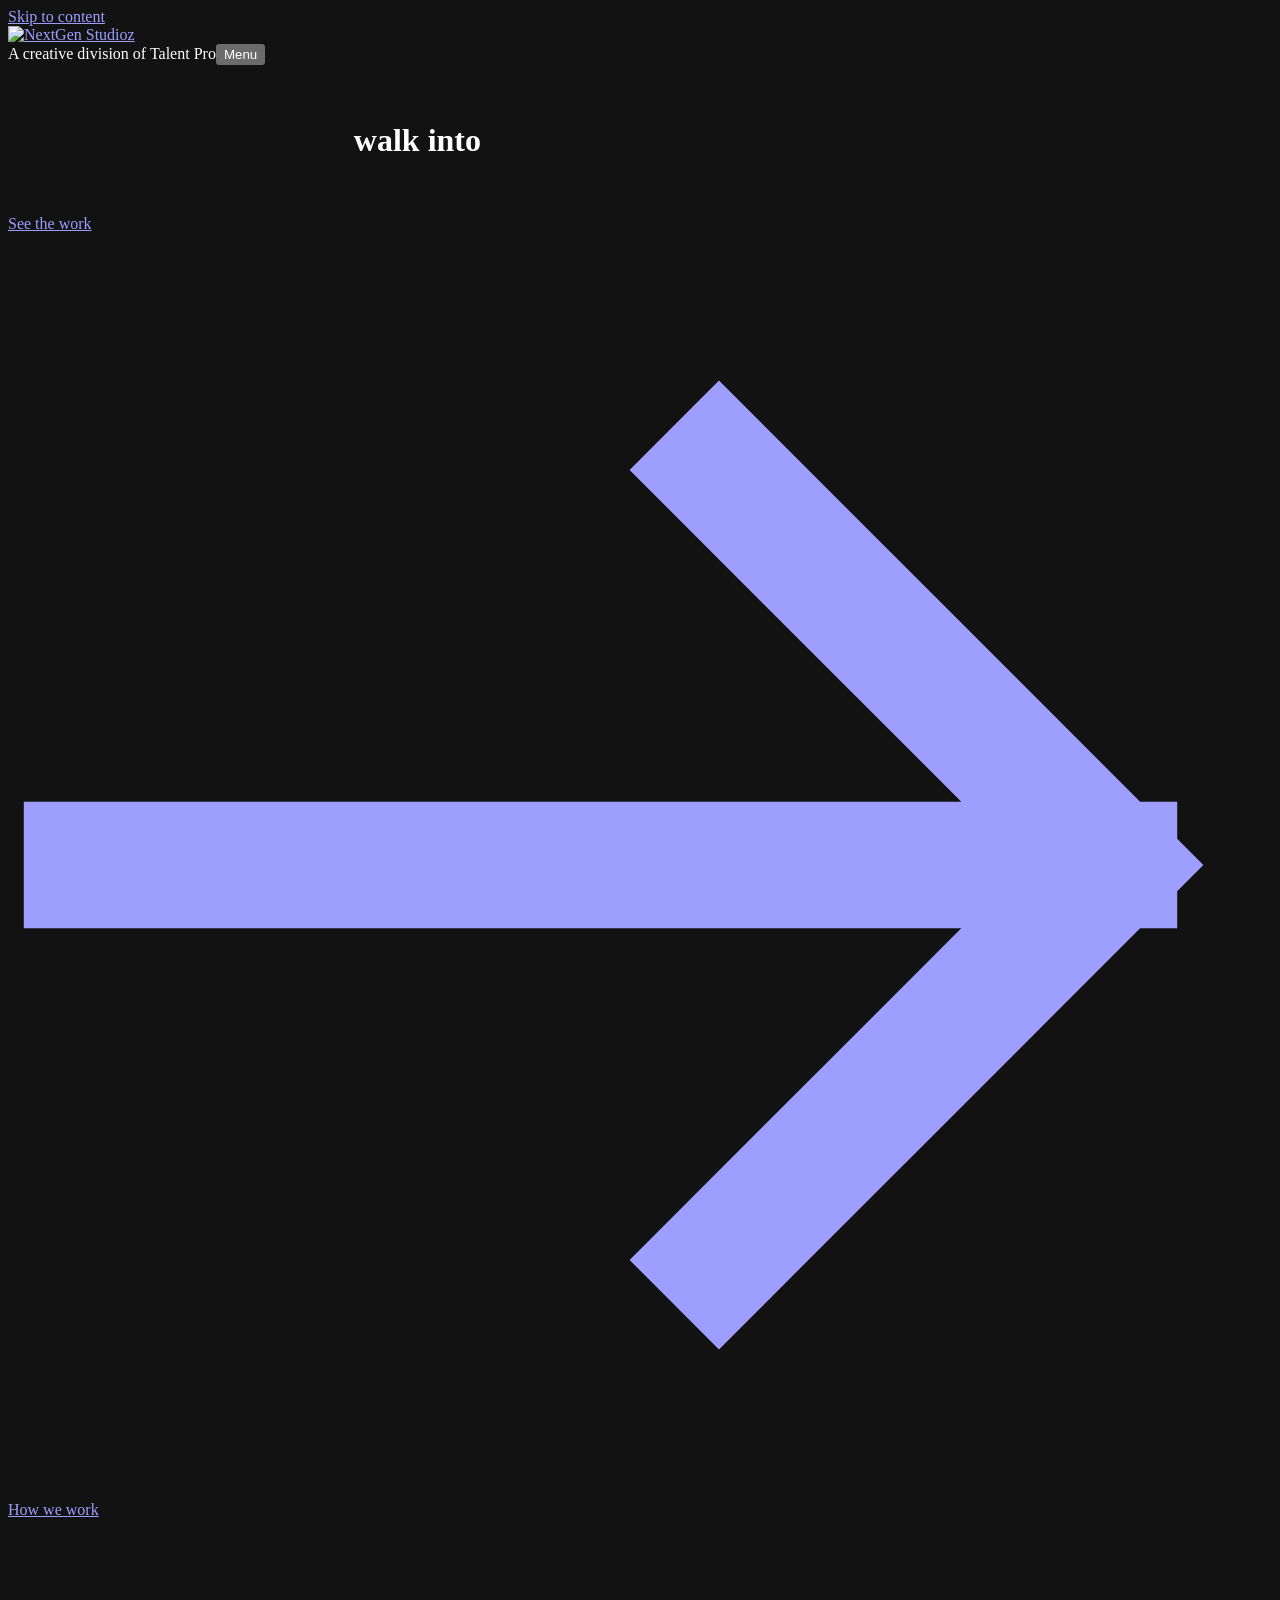
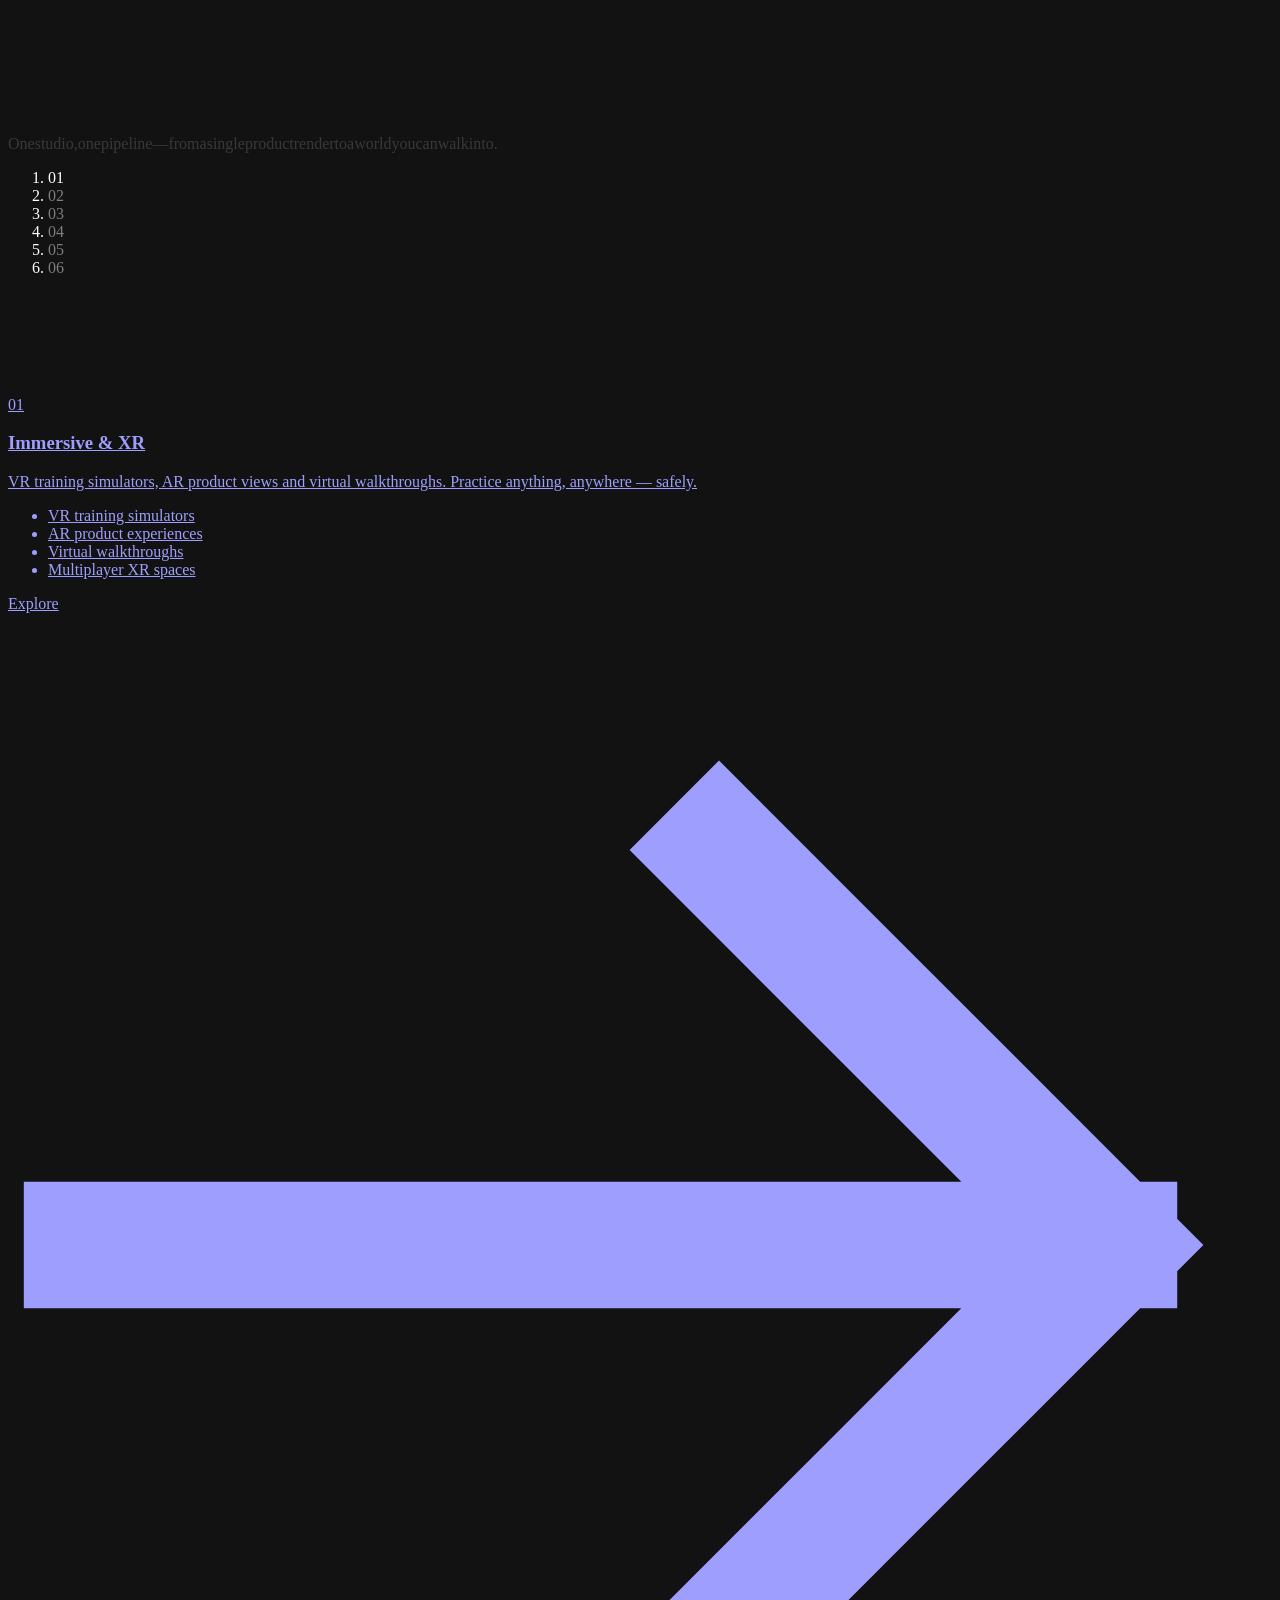
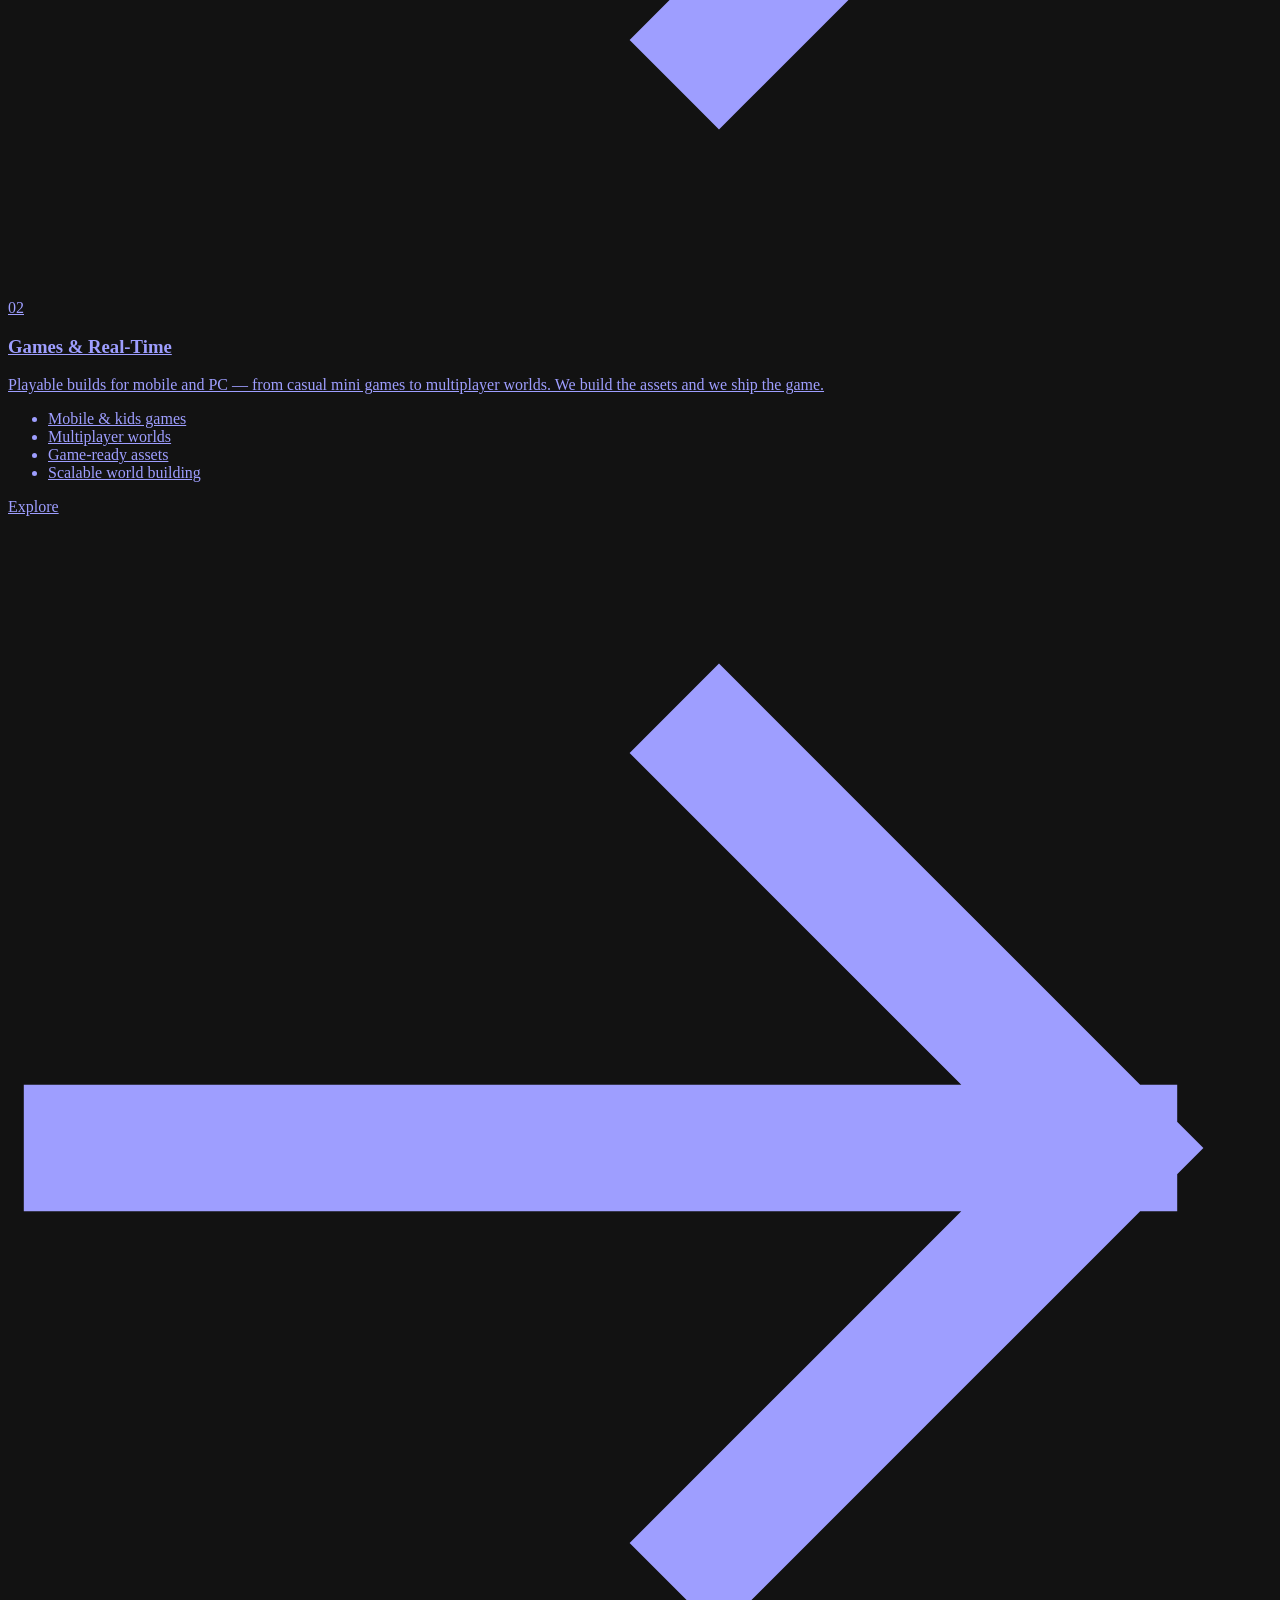
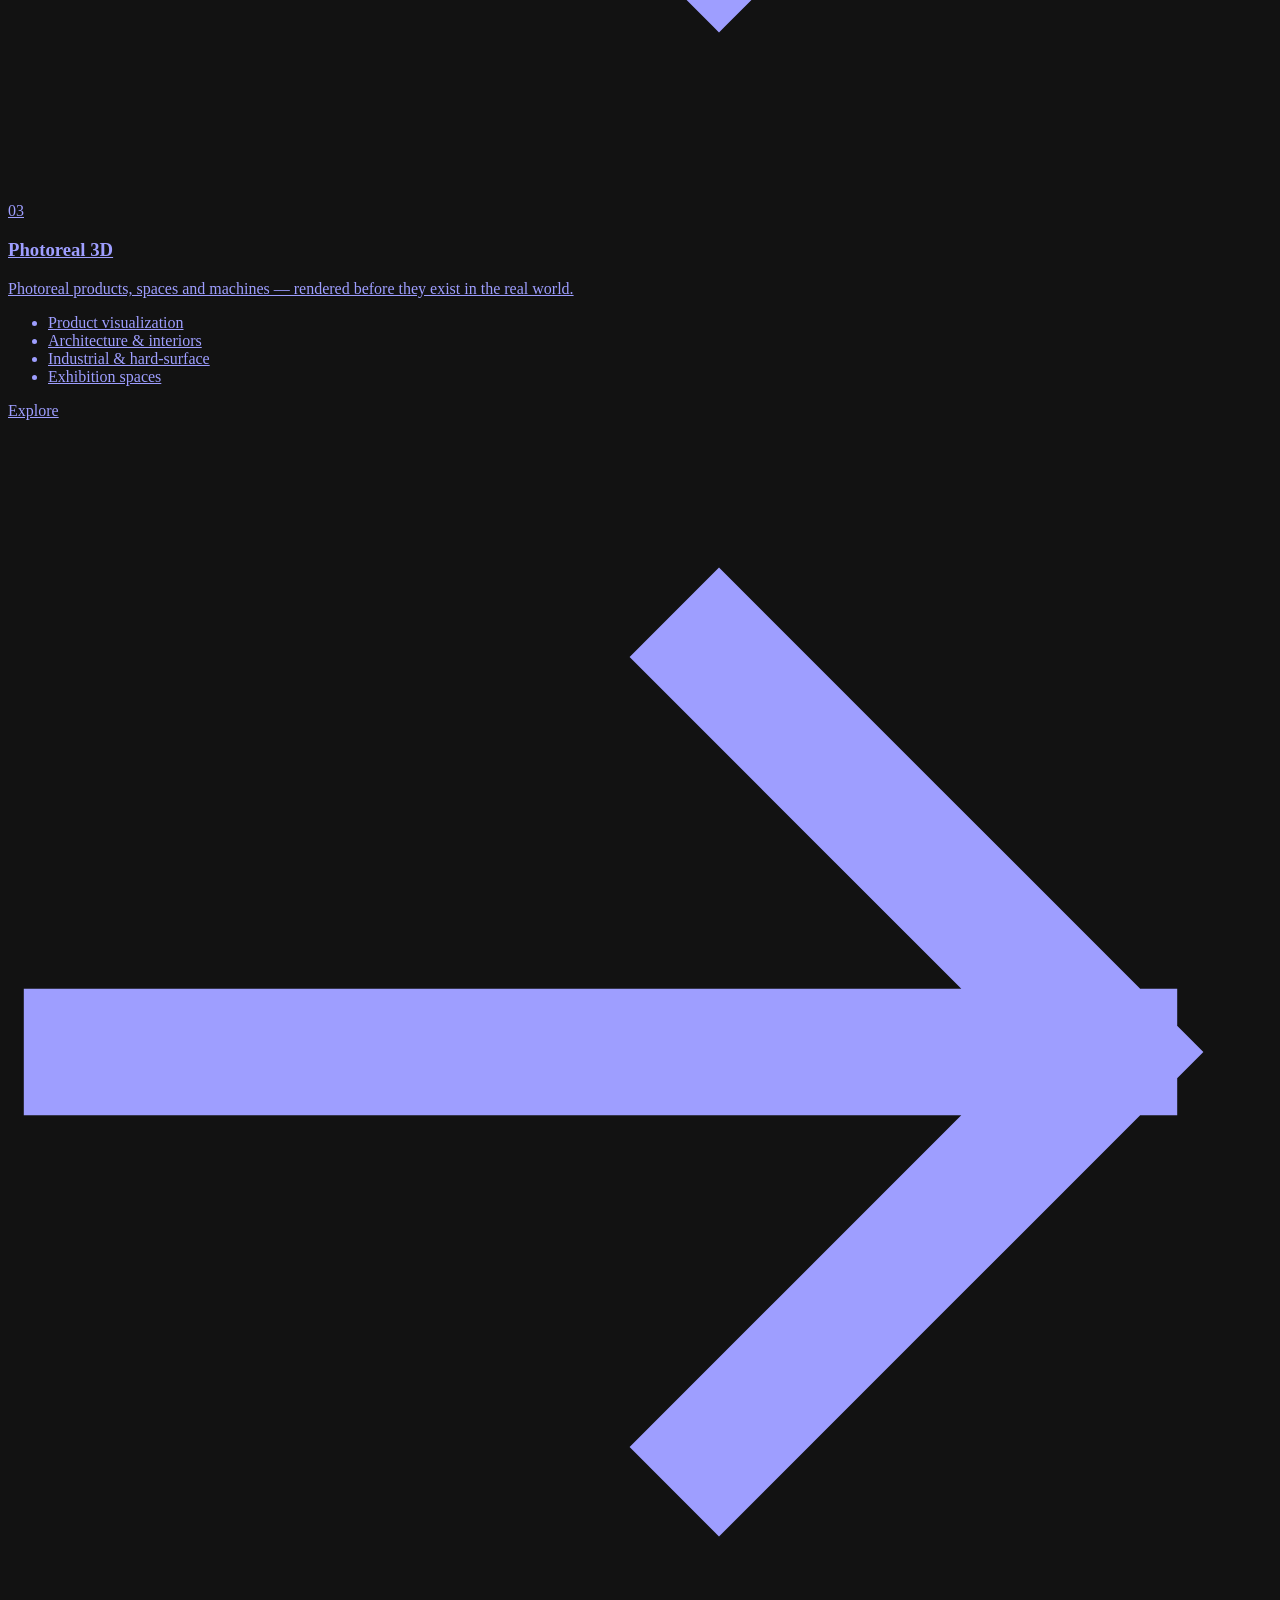
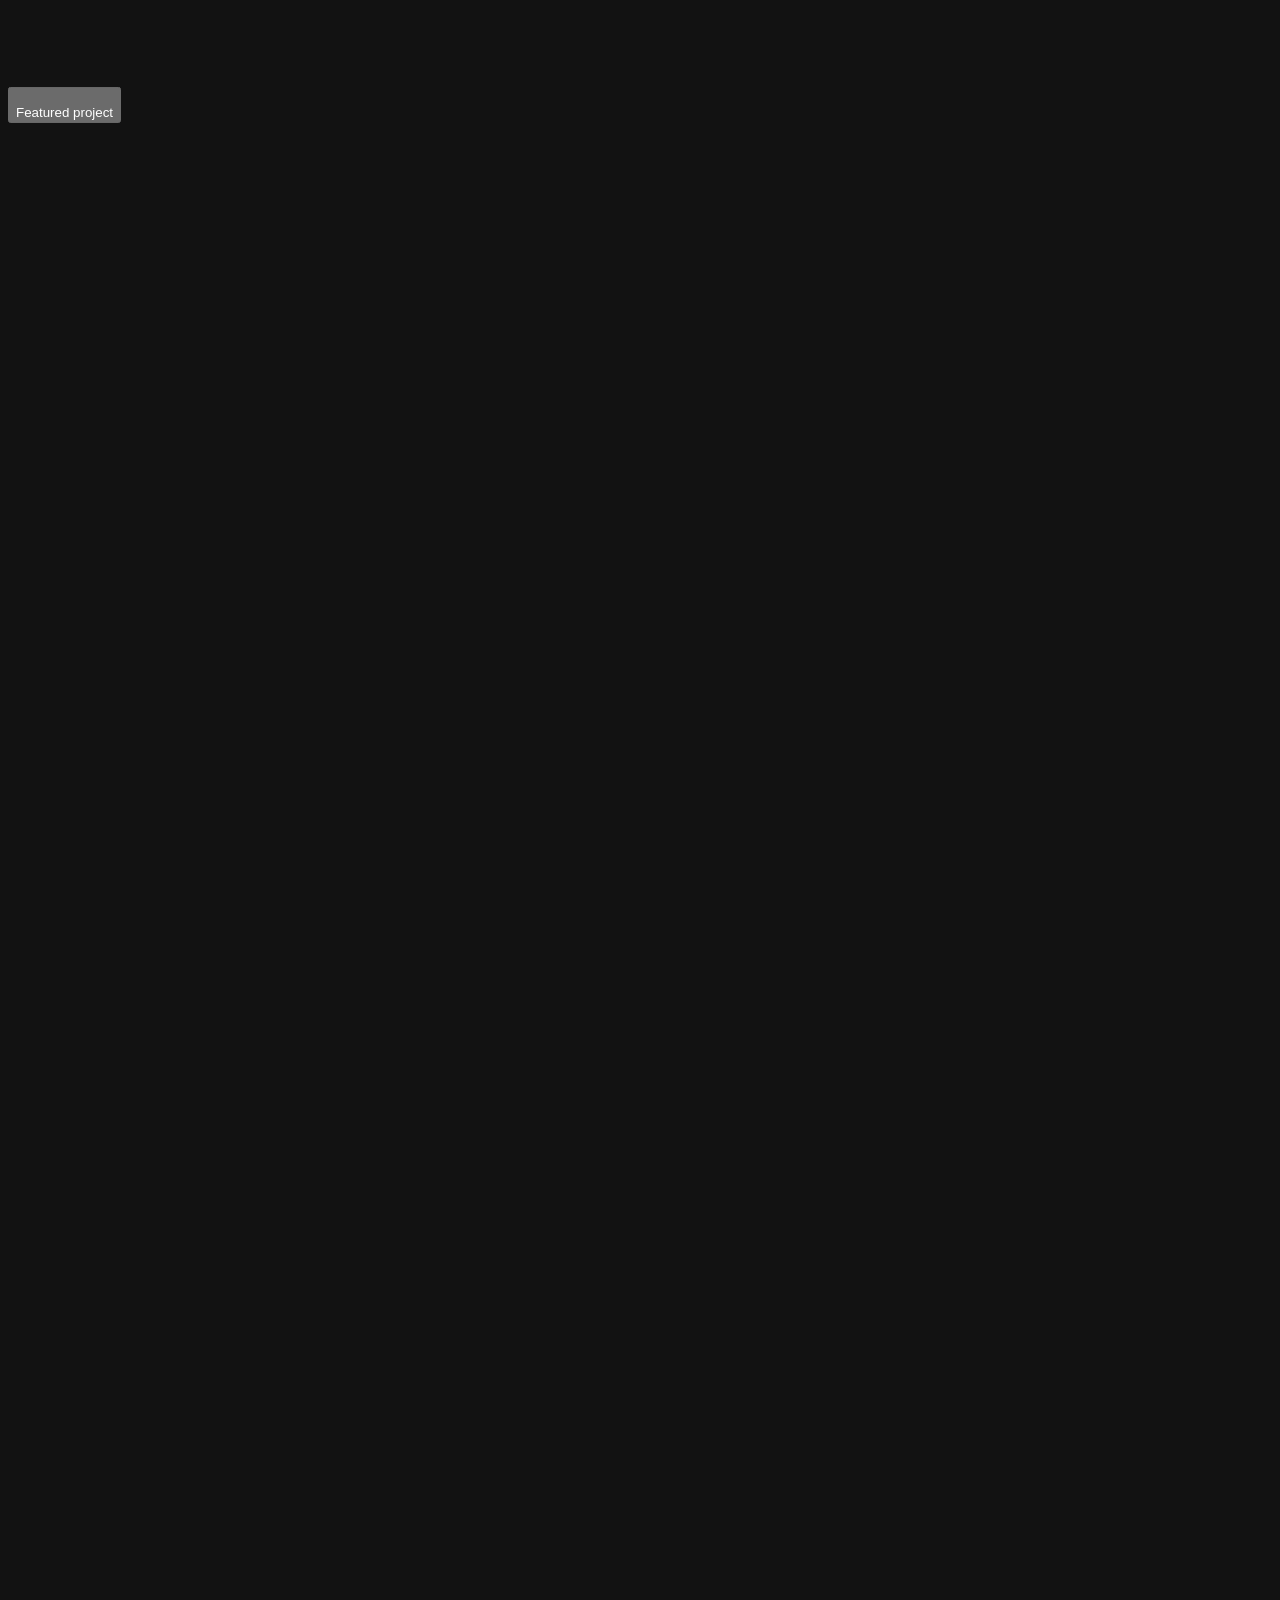
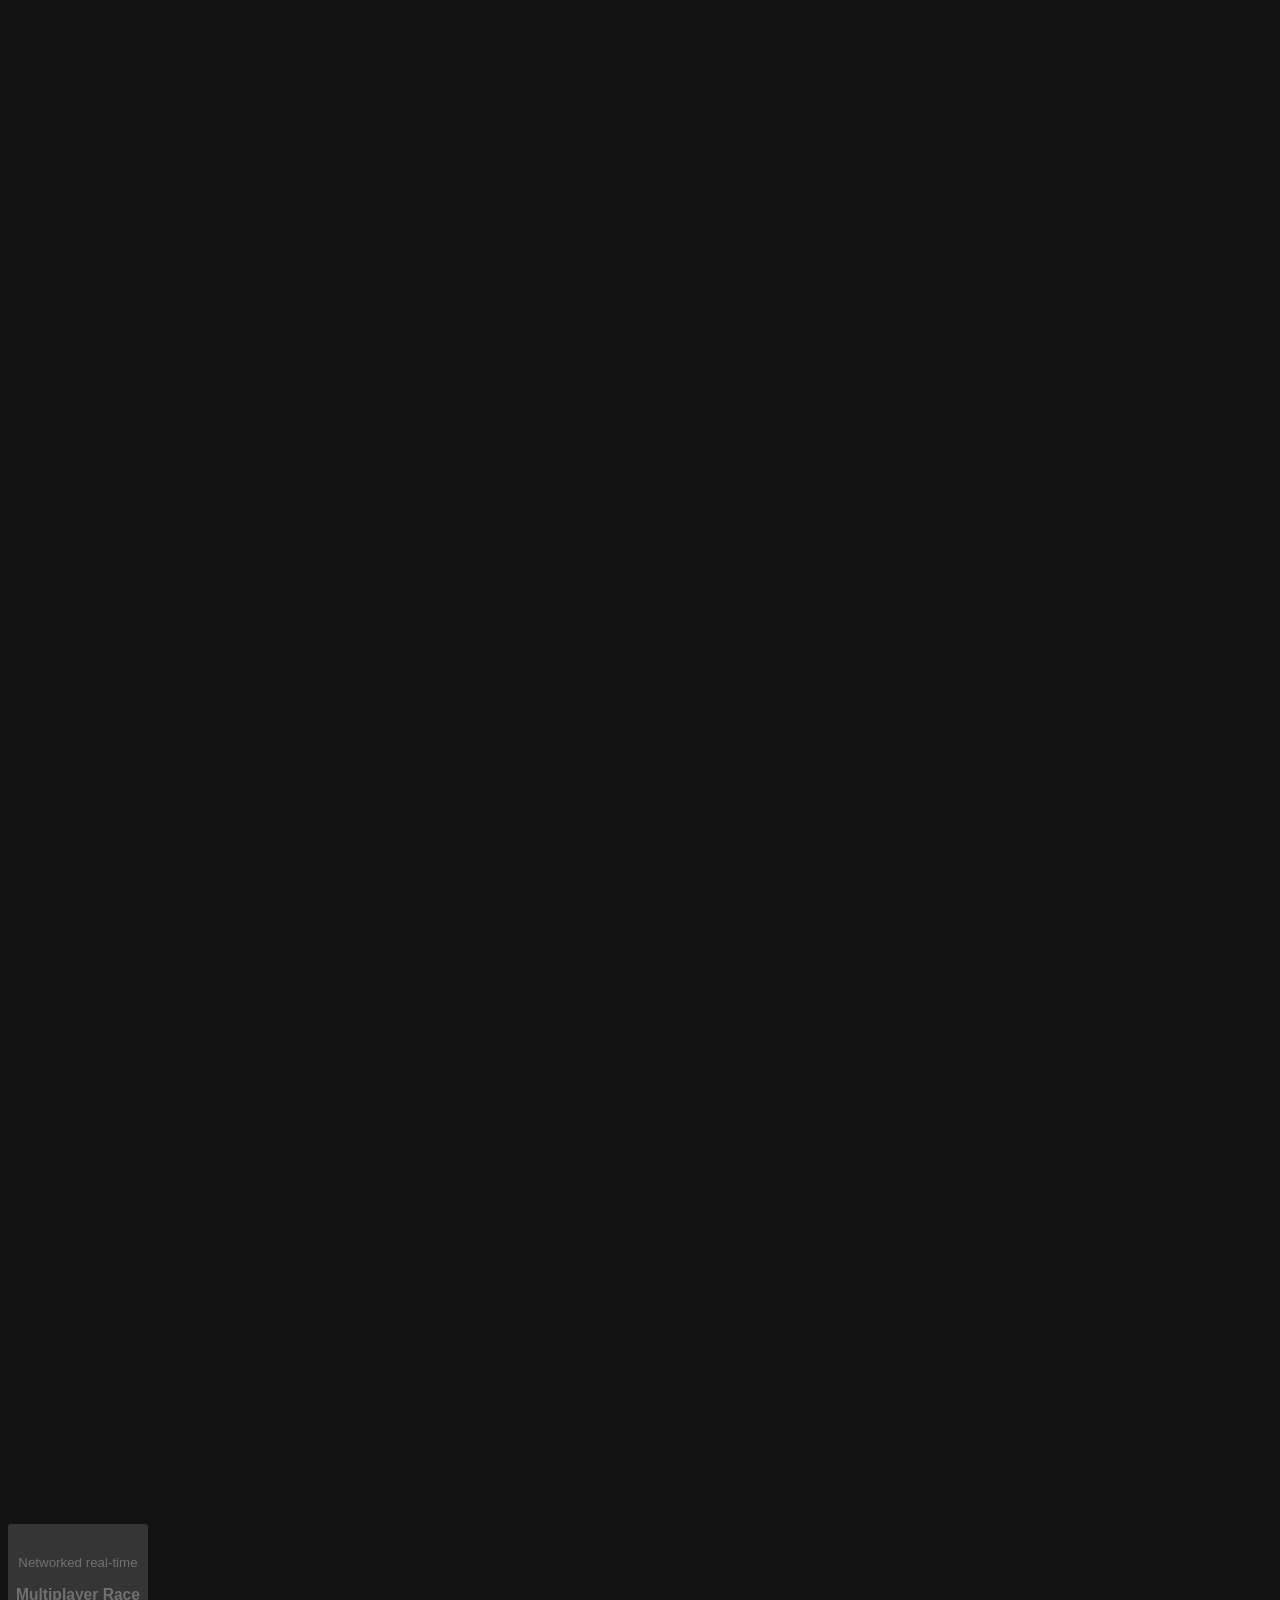
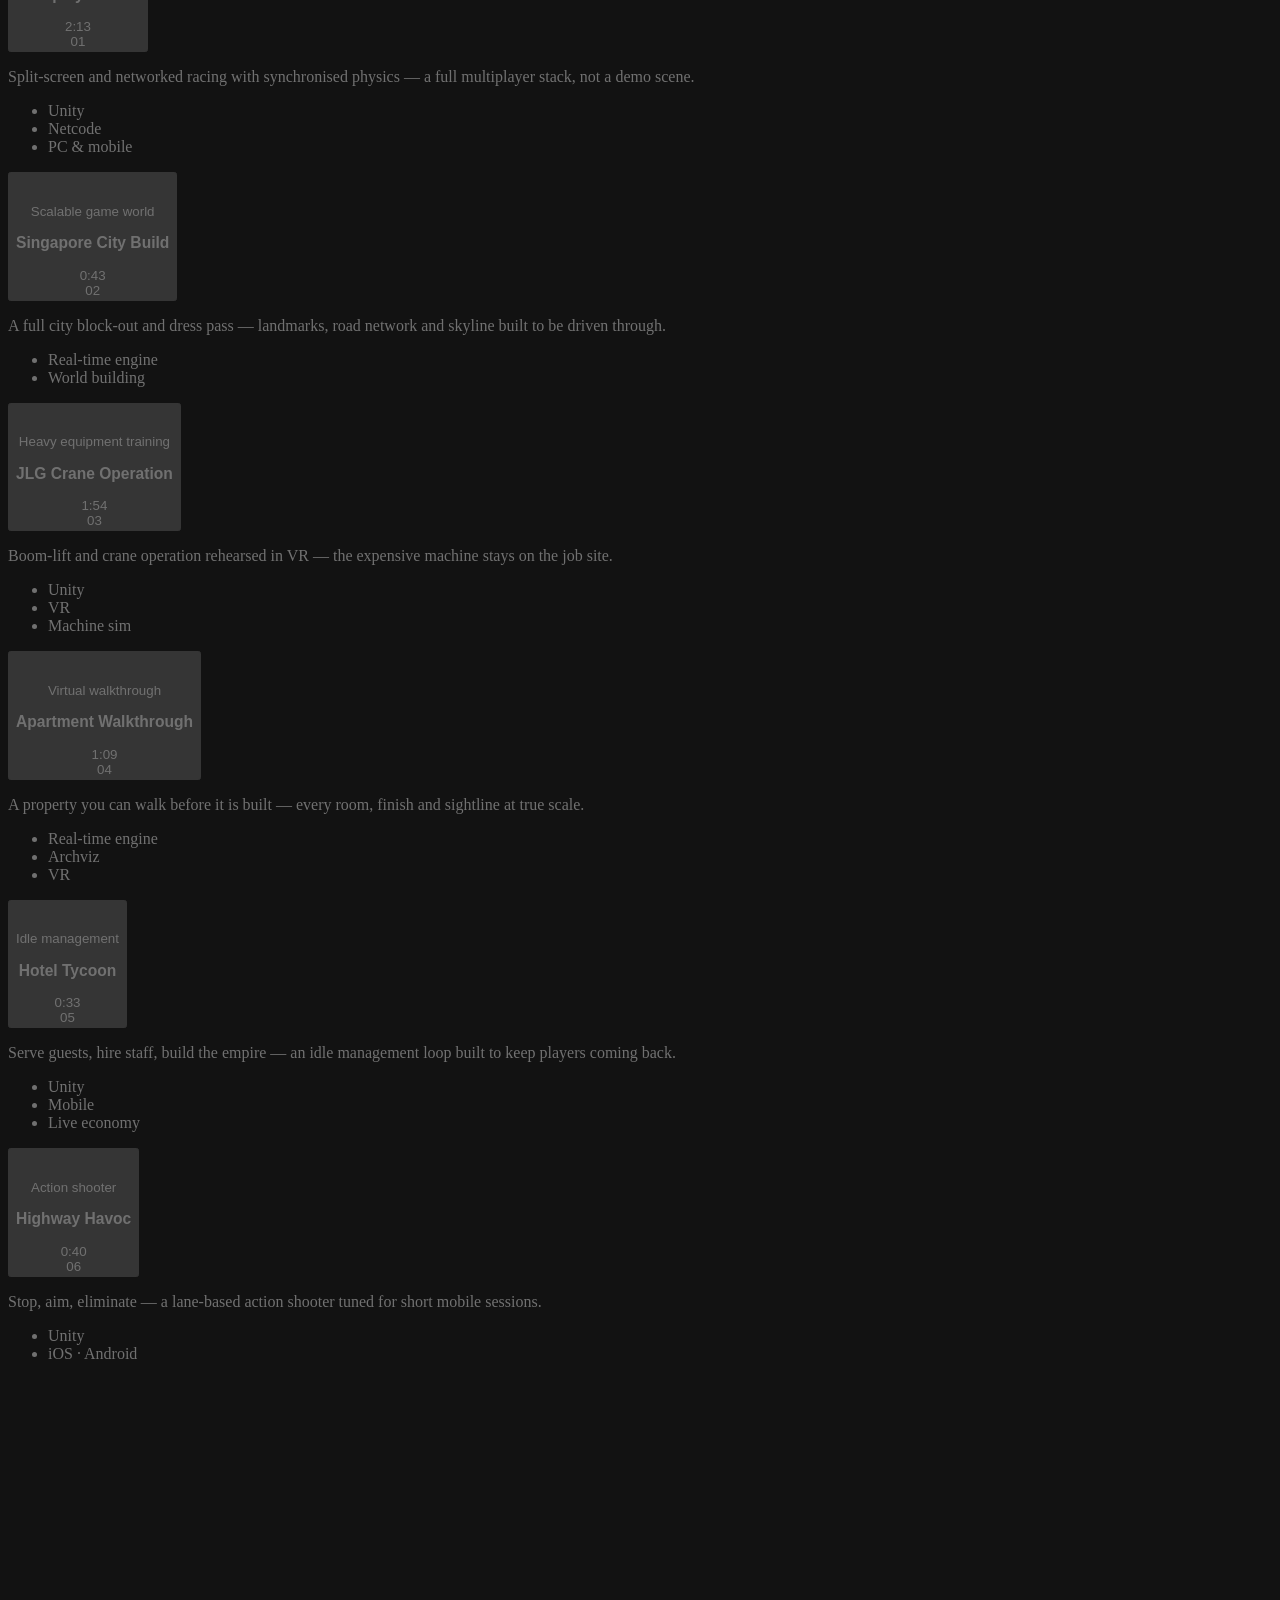
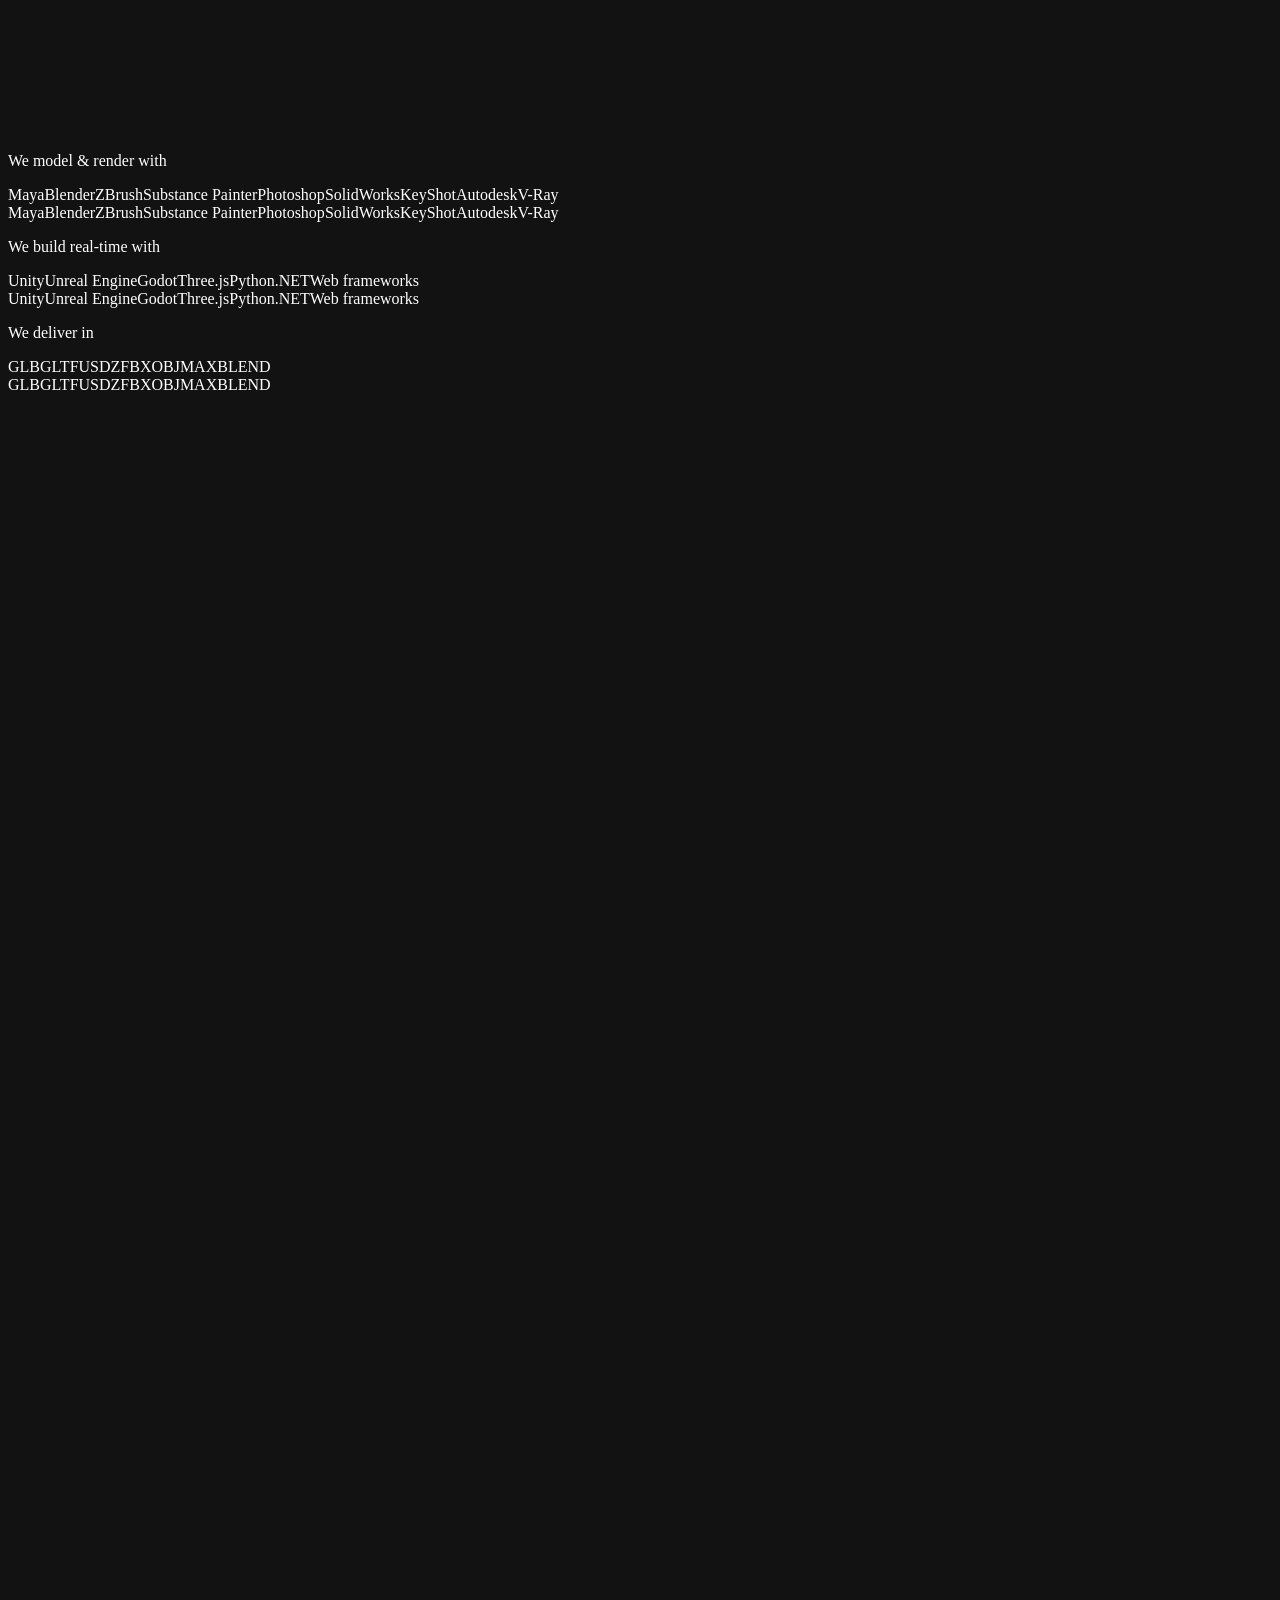
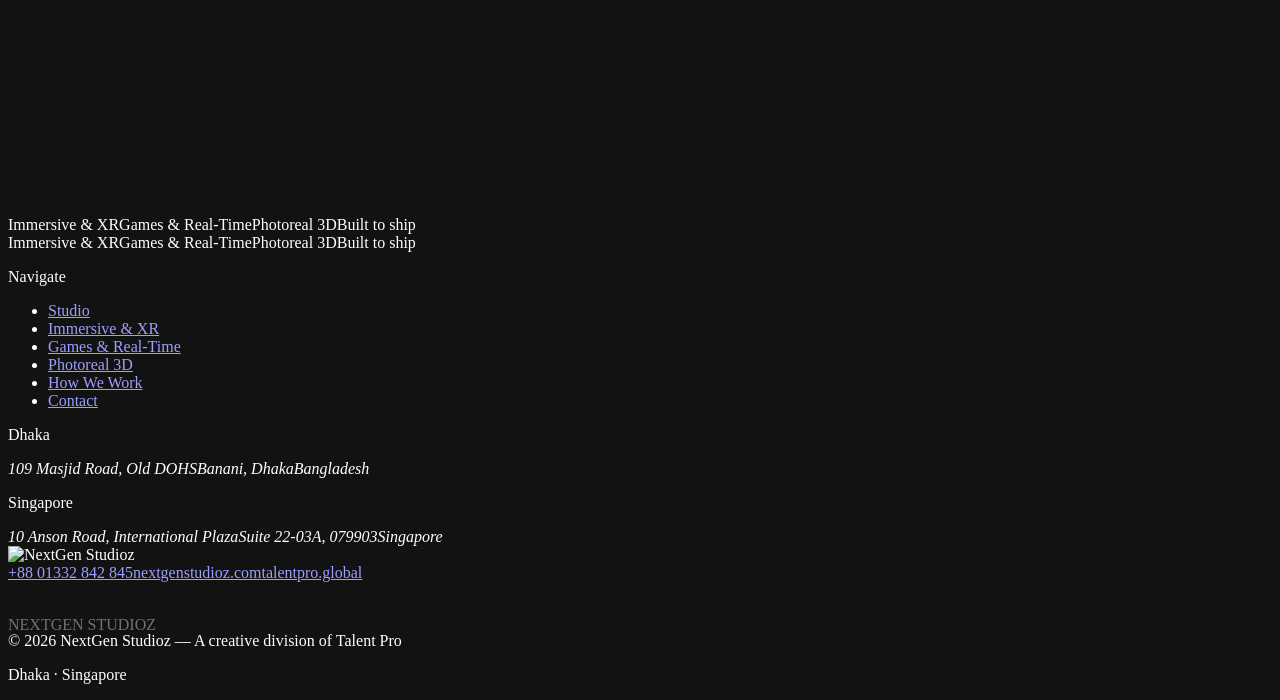
==== index.html @ 26f9574d "update 2" ====
<!DOCTYPE html><html lang="en" class="archivo_70e2381f-module__LdYG7q__variable space_grotesk_138bd6dc-module__-yFhkq__variable jetbrains_mono_4eb6c4a7-module__YC5qjq__variable antialiased"><head><meta charSet="utf-8"/><meta name="viewport" content="width=device-width, initial-scale=1"/><link rel="preload" href="/NGS-Portfolio-Demo/_next/static/media/051742360c26797e-s.p.1bkzbscqrt8rl.woff2" as="font" crossorigin="" type="font/woff2"/><link rel="preload" href="/NGS-Portfolio-Demo/_next/static/media/0c89a48fa5027cee-s.p.2cyn07wtgehh0.woff2" as="font" crossorigin="" type="font/woff2"/><link rel="preload" href="/NGS-Portfolio-Demo/_next/static/media/75affa71d1e2f6a7-s.p.17-aodiw50953.woff2" as="font" crossorigin="" type="font/woff2"/><link rel="preload" as="image" href="/NGS-Portfolio-Demo/media/logo/logo-horizontal.webp" fetchPriority="high"/><link rel="stylesheet" href="/NGS-Portfolio-Demo/_next/static/chunks/2nrxa_4731rhc.css" data-precedence="next"/><link rel="preload" as="script" fetchPriority="low" href="/NGS-Portfolio-Demo/_next/static/chunks/1u5zan5bs9a7v.js"/><script src="/NGS-Portfolio-Demo/_next/static/chunks/3ids9v7re91z2.js" async=""></script><script src="/NGS-Portfolio-Demo/_next/static/chunks/3wya1fhxq1tky.js" async=""></script><script src="/NGS-Portfolio-Demo/_next/static/chunks/turbopack-1k4b2oe8mycji.js" async=""></script><script src="/NGS-Portfolio-Demo/_next/static/chunks/1-_jfrter5m_a.js" async="" crossorigin=""></script><script src="/NGS-Portfolio-Demo/_next/static/chunks/2oms0i2e3c99r.js" async="" crossorigin=""></script><script src="/NGS-Portfolio-Demo/_next/static/chunks/43voo6egrb2h9.js" async="" crossorigin=""></script><script src="/NGS-Portfolio-Demo/_next/static/chunks/2ol49ki7lpr7v.js" async="" crossorigin=""></script><meta name="theme-color" content="#08080f"/><meta name="color-scheme" content="dark"/><title>NextGen Studioz — Immersive XR, Games &amp; Photoreal 3D</title><meta name="description" content="One studio, one pipeline — from a single product render to a world you can walk into."/><meta property="og:title" content="NextGen Studioz — We build worlds you can walk into"/><meta property="og:description" content="One studio, one pipeline — from a single product render to a world you can walk into."/><meta property="og:site_name" content="NextGen Studioz"/><meta property="og:type" content="website"/><meta name="twitter:card" content="summary_large_image"/><meta name="twitter:title" content="NextGen Studioz — We build worlds you can walk into"/><meta name="twitter:description" content="One studio, one pipeline — from a single product render to a world you can walk into."/><link rel="icon" href="/NGS-Portfolio-Demo/icon.png?icon.3l4h07lm99590.png" sizes="512x512" type="image/png"/><link rel="apple-touch-icon" href="/NGS-Portfolio-Demo/apple-icon.png?apple-icon.37r2aryn9d860.png" sizes="180x180" type="image/png"/><meta name="next-size-adjust" content=""/><script src="/NGS-Portfolio-Demo/_next/static/chunks/0cz1d0mv5g_q7.js" noModule=""></script></head><body class="min-h-svh"><div hidden=""><!--$--><!--/$--></div><a href="#main" class="sr-only focus:not-sr-only focus:fixed focus:left-4 focus:top-4 focus:z-[99] focus:rounded-full focus:bg-bone focus:px-5 focus:py-2.5 focus:font-mono focus:text-xs focus:uppercase focus:tracking-widest focus:text-ink">Skip to content</a><header class="fixed inset-x-0 top-0 z-[80]"><div class="relative flex items-center justify-between gap-6 border-b px-gutter transition-all duration-500 border-line bg-ink/80 backdrop-blur-xl py-5"><a class="shrink-0" aria-label="NextGen Studioz — home" href="/NGS-Portfolio-Demo/"><span class="inline-block" style="transform:none"><img src="/NGS-Portfolio-Demo/media/logo/logo-horizontal.webp" alt="NextGen Studioz" width="1400" height="339" loading="eager" fetchPriority="high" decoding="async" class="block h-auto object-contain transition-all duration-500 w-[11rem]"/></span></a><div class="flex items-center gap-4"><span class="hidden font-mono text-[10px] uppercase tracking-[0.2em] text-ash drop-shadow-[0_1px_3px_rgba(8,8,15,0.9)] lg:block">A creative division of Talent Pro</span><span class="inline-block" style="transform:none"><button type="button" aria-expanded="false" aria-label="Open menu" class="group relative z-[86] flex items-center gap-3 rounded-full border border-line-2 py-2.5 pl-5 pr-2.5 transition-colors duration-300 hover:border-cyan/60"><span class="font-mono text-[10px] uppercase tracking-[0.2em] text-bone">Menu</span><span class="relative grid h-6 w-6 place-items-center"><span class="absolute h-px w-4 bg-bone"></span><span class="absolute h-px w-4 bg-bone"></span></span></button></span></div></div><div aria-hidden="true" class="brand-sweep h-px origin-left" style="transform:scaleX(0)"></div></header><main id="main"><div class="relative overflow-hidden h-[100svh] min-h-[40rem]"><div class="absolute inset-0" style="padding:0rem"><div class="relative h-full w-full overflow-hidden bg-ink-2" style="border-radius:0px"><div class="absolute inset-0" style="transform:none"><div class="absolute inset-0" style="opacity:1;transform:none"><div class="relative h-full w-full overflow-hidden"><div aria-hidden="true" class="absolute inset-0 scale-110 bg-cover bg-center blur-xl" style="background-image:url([data-uri])"></div><img src="/NGS-Portfolio-Demo/media/poster/singapore-city.webp" alt="" aria-hidden="true" loading="lazy" decoding="async" class="absolute inset-0 h-full w-full object-cover transition-opacity duration-500 opacity-100"/></div></div></div><div class="absolute inset-0 bg-gradient-to-t from-ink via-ink/68 to-ink/55" style="opacity:0.82"></div><div class="noise absolute inset-0"></div></div></div><div class="relative z-10 flex h-full flex-col px-gutter pb-8 pt-28 md:pb-10 md:pt-32"><div class="flex flex-1 flex-col justify-center"><div class="mb-6 flex items-center gap-3" style="opacity:0;transform:translateY(30px)"><span class="relative flex h-1.5 w-1.5"><span class="absolute inset-0 rounded-full bg-cyan"></span><span class="absolute inset-0 animate-ping rounded-full bg-cyan"></span></span><span class="eyebrow !text-ash">Portfolio &amp; Workflow — 2026</span></div><h1 class="display-hero max-w-[22ch]"><span class="inline-block" aria-label="We build worlds you can"><span aria-hidden="true" class="inline-block whitespace-nowrap"><span class="inline-block overflow-hidden align-bottom" style="perspective:600px"><span class="inline-block" style="opacity:0;transform:translateY(110%) rotateX(-78deg)">W</span></span><span class="inline-block overflow-hidden align-bottom" style="perspective:600px"><span class="inline-block" style="opacity:0;transform:translateY(110%) rotateX(-78deg)">e</span></span><span class="inline-block"> </span></span><span aria-hidden="true" class="inline-block whitespace-nowrap"><span class="inline-block overflow-hidden align-bottom" style="perspective:600px"><span class="inline-block" style="opacity:0;transform:translateY(110%) rotateX(-78deg)">b</span></span><span class="inline-block overflow-hidden align-bottom" style="perspective:600px"><span class="inline-block" style="opacity:0;transform:translateY(110%) rotateX(-78deg)">u</span></span><span class="inline-block overflow-hidden align-bottom" style="perspective:600px"><span class="inline-block" style="opacity:0;transform:translateY(110%) rotateX(-78deg)">i</span></span><span class="inline-block overflow-hidden align-bottom" style="perspective:600px"><span class="inline-block" style="opacity:0;transform:translateY(110%) rotateX(-78deg)">l</span></span><span class="inline-block overflow-hidden align-bottom" style="perspective:600px"><span class="inline-block" style="opacity:0;transform:translateY(110%) rotateX(-78deg)">d</span></span><span class="inline-block"> </span></span><span aria-hidden="true" class="inline-block whitespace-nowrap"><span class="inline-block overflow-hidden align-bottom" style="perspective:600px"><span class="inline-block" style="opacity:0;transform:translateY(110%) rotateX(-78deg)">w</span></span><span class="inline-block overflow-hidden align-bottom" style="perspective:600px"><span class="inline-block" style="opacity:0;transform:translateY(110%) rotateX(-78deg)">o</span></span><span class="inline-block overflow-hidden align-bottom" style="perspective:600px"><span class="inline-block" style="opacity:0;transform:translateY(110%) rotateX(-78deg)">r</span></span><span class="inline-block overflow-hidden align-bottom" style="perspective:600px"><span class="inline-block" style="opacity:0;transform:translateY(110%) rotateX(-78deg)">l</span></span><span class="inline-block overflow-hidden align-bottom" style="perspective:600px"><span class="inline-block" style="opacity:0;transform:translateY(110%) rotateX(-78deg)">d</span></span><span class="inline-block overflow-hidden align-bottom" style="perspective:600px"><span class="inline-block" style="opacity:0;transform:translateY(110%) rotateX(-78deg)">s</span></span><span class="inline-block"> </span></span><span aria-hidden="true" class="inline-block whitespace-nowrap"><span class="inline-block overflow-hidden align-bottom" style="perspective:600px"><span class="inline-block" style="opacity:0;transform:translateY(110%) rotateX(-78deg)">y</span></span><span class="inline-block overflow-hidden align-bottom" style="perspective:600px"><span class="inline-block" style="opacity:0;transform:translateY(110%) rotateX(-78deg)">o</span></span><span class="inline-block overflow-hidden align-bottom" style="perspective:600px"><span class="inline-block" style="opacity:0;transform:translateY(110%) rotateX(-78deg)">u</span></span><span class="inline-block"> </span></span><span aria-hidden="true" class="inline-block whitespace-nowrap"><span class="inline-block overflow-hidden align-bottom" style="perspective:600px"><span class="inline-block" style="opacity:0;transform:translateY(110%) rotateX(-78deg)">c</span></span><span class="inline-block overflow-hidden align-bottom" style="perspective:600px"><span class="inline-block" style="opacity:0;transform:translateY(110%) rotateX(-78deg)">a</span></span><span class="inline-block overflow-hidden align-bottom" style="perspective:600px"><span class="inline-block" style="opacity:0;transform:translateY(110%) rotateX(-78deg)">n</span></span></span></span> <span class="relative inline-block overflow-hidden align-bottom"><span class="brand-text inline-block" style="opacity:1;transform:none">walk into</span></span></h1><div class="" style="opacity:0;transform:translateY(30px)"><p class="mt-7 max-w-xl text-base leading-relaxed text-bone-2 md:text-lg">Immersive VR &amp; AR, training simulators, game development and photoreal 3D — one studio, one pipeline, from a single product render to a world you can step inside.</p></div><div class="mt-9"><div class="flex flex-wrap gap-4"><span class="inline-block" style="transform:none"><a class="group relative inline-flex items-center gap-3 overflow-hidden rounded-full px-7 py-3.5 font-mono text-[11px] font-semibold uppercase tracking-[0.2em] transition-colors duration-300 bg-bone text-ink hover:text-ink" href="/NGS-Portfolio-Demo/immersive/"><span aria-hidden="true" class="brand-sweep absolute inset-0 origin-bottom scale-y-0 transition-transform duration-500 ease-[cubic-bezier(0.16,1,0.3,1)] group-hover:scale-y-100 opacity-90"></span><span class="relative z-10 flex items-center gap-3">See the work<svg viewBox="0 0 16 16" fill="none" aria-hidden="true" class="h-3 w-3 transition-transform duration-300 group-hover:translate-x-1"><path d="M1 8h13M9 3l5 5-5 5" stroke="currentColor" stroke-width="1.6" stroke-linecap="square"></path></svg></span></a></span><span class="inline-block" style="transform:none"><a class="group relative inline-flex items-center gap-3 overflow-hidden rounded-full px-7 py-3.5 font-mono text-[11px] font-semibold uppercase tracking-[0.2em] transition-colors duration-300 border border-line-2 text-bone hover:text-ink" href="/NGS-Portfolio-Demo/workflow/"><span aria-hidden="true" class="brand-sweep absolute inset-0 origin-bottom scale-y-0 transition-transform duration-500 ease-[cubic-bezier(0.16,1,0.3,1)] group-hover:scale-y-100"></span><span class="relative z-10 flex items-center gap-3">How we work</span></a></span></div></div></div><div class="mt-8 flex shrink-0 flex-wrap items-end justify-between gap-6 border-t border-line pt-5"><ul class="flex flex-wrap gap-x-6 gap-y-2"><li class="font-mono text-[10px] uppercase tracking-[0.2em] text-ash" style="opacity:0;transform:translateY(10px)">Immersive VR &amp; AR</li><li class="font-mono text-[10px] uppercase tracking-[0.2em] text-ash" style="opacity:0;transform:translateY(10px)">Training simulators</li><li class="font-mono text-[10px] uppercase tracking-[0.2em] text-ash" style="opacity:0;transform:translateY(10px)">Game development</li><li class="font-mono text-[10px] uppercase tracking-[0.2em] text-ash" style="opacity:0;transform:translateY(10px)">Photoreal 3D</li></ul><div class="flex items-center gap-2" aria-hidden="true"><span class="h-px w-7 overflow-hidden bg-line-2"><span class="block h-px bg-cyan" style="transform:scaleX(0);transform-origin:0% 50% 0"></span></span><span class="h-px w-7 overflow-hidden bg-line-2"></span><span class="h-px w-7 overflow-hidden bg-line-2"></span><span class="h-px w-7 overflow-hidden bg-line-2"></span></div></div></div></div><section class="relative py-24 md:py-36"><div class="shell"><div class="grid gap-12 lg:grid-cols-[minmax(0,0.85fr)_minmax(0,1fr)] lg:gap-20"><div><div class="mb-5 flex items-center gap-3" style="opacity:0;transform:translateY(30px)"><span class="font-mono text-[11px] tracking-[0.22em] text-cyan">01</span><span class="h-px w-8 bg-line-2"></span><span class="eyebrow">Who we are</span></div><h2 class="display-xl"><span class="inline-block" aria-label="Build once,"><span aria-hidden="true" class="inline-block whitespace-nowrap"><span class="inline-block overflow-hidden align-bottom" style="perspective:600px"><span class="inline-block" style="opacity:0;transform:translateY(110%) rotateX(-78deg)">B</span></span><span class="inline-block overflow-hidden align-bottom" style="perspective:600px"><span class="inline-block" style="opacity:0;transform:translateY(110%) rotateX(-78deg)">u</span></span><span class="inline-block overflow-hidden align-bottom" style="perspective:600px"><span class="inline-block" style="opacity:0;transform:translateY(110%) rotateX(-78deg)">i</span></span><span class="inline-block overflow-hidden align-bottom" style="perspective:600px"><span class="inline-block" style="opacity:0;transform:translateY(110%) rotateX(-78deg)">l</span></span><span class="inline-block overflow-hidden align-bottom" style="perspective:600px"><span class="inline-block" style="opacity:0;transform:translateY(110%) rotateX(-78deg)">d</span></span><span class="inline-block"> </span></span><span aria-hidden="true" class="inline-block whitespace-nowrap"><span class="inline-block overflow-hidden align-bottom" style="perspective:600px"><span class="inline-block" style="opacity:0;transform:translateY(110%) rotateX(-78deg)">o</span></span><span class="inline-block overflow-hidden align-bottom" style="perspective:600px"><span class="inline-block" style="opacity:0;transform:translateY(110%) rotateX(-78deg)">n</span></span><span class="inline-block overflow-hidden align-bottom" style="perspective:600px"><span class="inline-block" style="opacity:0;transform:translateY(110%) rotateX(-78deg)">c</span></span><span class="inline-block overflow-hidden align-bottom" style="perspective:600px"><span class="inline-block" style="opacity:0;transform:translateY(110%) rotateX(-78deg)">e</span></span><span class="inline-block overflow-hidden align-bottom" style="perspective:600px"><span class="inline-block" style="opacity:0;transform:translateY(110%) rotateX(-78deg)">,</span></span></span></span><br/><span class="brand-text"><span class="inline-block" aria-label="use everywhere."><span aria-hidden="true" class="inline-block whitespace-nowrap"><span class="inline-block overflow-hidden align-bottom" style="perspective:600px"><span class="inline-block" style="opacity:0;transform:translateY(110%) rotateX(-78deg)">u</span></span><span class="inline-block overflow-hidden align-bottom" style="perspective:600px"><span class="inline-block" style="opacity:0;transform:translateY(110%) rotateX(-78deg)">s</span></span><span class="inline-block overflow-hidden align-bottom" style="perspective:600px"><span class="inline-block" style="opacity:0;transform:translateY(110%) rotateX(-78deg)">e</span></span><span class="inline-block"> </span></span><span aria-hidden="true" class="inline-block whitespace-nowrap"><span class="inline-block overflow-hidden align-bottom" style="perspective:600px"><span class="inline-block" style="opacity:0;transform:translateY(110%) rotateX(-78deg)">e</span></span><span class="inline-block overflow-hidden align-bottom" style="perspective:600px"><span class="inline-block" style="opacity:0;transform:translateY(110%) rotateX(-78deg)">v</span></span><span class="inline-block overflow-hidden align-bottom" style="perspective:600px"><span class="inline-block" style="opacity:0;transform:translateY(110%) rotateX(-78deg)">e</span></span><span class="inline-block overflow-hidden align-bottom" style="perspective:600px"><span class="inline-block" style="opacity:0;transform:translateY(110%) rotateX(-78deg)">r</span></span><span class="inline-block overflow-hidden align-bottom" style="perspective:600px"><span class="inline-block" style="opacity:0;transform:translateY(110%) rotateX(-78deg)">y</span></span><span class="inline-block overflow-hidden align-bottom" style="perspective:600px"><span class="inline-block" style="opacity:0;transform:translateY(110%) rotateX(-78deg)">w</span></span><span class="inline-block overflow-hidden align-bottom" style="perspective:600px"><span class="inline-block" style="opacity:0;transform:translateY(110%) rotateX(-78deg)">h</span></span><span class="inline-block overflow-hidden align-bottom" style="perspective:600px"><span class="inline-block" style="opacity:0;transform:translateY(110%) rotateX(-78deg)">e</span></span><span class="inline-block overflow-hidden align-bottom" style="perspective:600px"><span class="inline-block" style="opacity:0;transform:translateY(110%) rotateX(-78deg)">r</span></span><span class="inline-block overflow-hidden align-bottom" style="perspective:600px"><span class="inline-block" style="opacity:0;transform:translateY(110%) rotateX(-78deg)">e</span></span><span class="inline-block overflow-hidden align-bottom" style="perspective:600px"><span class="inline-block" style="opacity:0;transform:translateY(110%) rotateX(-78deg)">.</span></span></span></span></span></h2></div><div class="flex flex-col justify-end"><p class="flex flex-wrap text-lg leading-relaxed text-ash md:text-2xl md:leading-[1.45]"><span class="mr-[0.28em] inline-block"><span class="inline-block" style="opacity:0.16;transform:translateY(6px)">One</span></span><span class="mr-[0.28em] inline-block"><span class="inline-block" style="opacity:0.16;transform:translateY(6px)">studio,</span></span><span class="mr-[0.28em] inline-block"><span class="inline-block" style="opacity:0.16;transform:translateY(6px)">one</span></span><span class="mr-[0.28em] inline-block"><span class="inline-block" style="opacity:0.16;transform:translateY(6px)">pipeline</span></span><span class="mr-[0.28em] inline-block"><span class="inline-block" style="opacity:0.16;transform:translateY(6px)">—</span></span><span class="mr-[0.28em] inline-block"><span class="inline-block" style="opacity:0.16;transform:translateY(6px)">from</span></span><span class="mr-[0.28em] inline-block"><span class="inline-block" style="opacity:0.16;transform:translateY(6px)">a</span></span><span class="mr-[0.28em] inline-block"><span class="inline-block" style="opacity:0.16;transform:translateY(6px)">single</span></span><span class="mr-[0.28em] inline-block"><span class="inline-block" style="opacity:0.16;transform:translateY(6px)">product</span></span><span class="mr-[0.28em] inline-block"><span class="inline-block" style="opacity:0.16;transform:translateY(6px)">render</span></span><span class="mr-[0.28em] inline-block"><span class="inline-block" style="opacity:0.16;transform:translateY(6px)">to</span></span><span class="mr-[0.28em] inline-block"><span class="inline-block" style="opacity:0.16;transform:translateY(6px)">a</span></span><span class="mr-[0.28em] inline-block"><span class="inline-block" style="opacity:0.16;transform:translateY(6px)">world</span></span><span class="mr-[0.28em] inline-block"><span class="inline-block" style="opacity:0.16;transform:translateY(6px)">you</span></span><span class="mr-[0.28em] inline-block"><span class="inline-block" style="opacity:0.16;transform:translateY(6px)">can</span></span><span class="mr-[0.28em] inline-block"><span class="inline-block" style="opacity:0.16;transform:translateY(6px)">walk</span></span><span class="mr-[0.28em] inline-block"><span class="inline-block" style="opacity:0.16;transform:translateY(6px)">into.</span></span></p></div></div><div class="relative mt-20 md:mt-28"><div class="absolute left-0 right-0 top-[0.6875rem] h-px bg-line" aria-hidden="true"></div><div aria-hidden="true" class="brand-sweep absolute left-0 top-[0.6875rem] h-px" style="width:0%"></div><ol class="grid grid-cols-2 gap-y-10 sm:grid-cols-3 lg:grid-cols-6"><li class="relative flex flex-col items-start pr-4"><span class="relative mb-5 grid h-[1.375rem] w-[1.375rem] place-items-center"><span class="absolute h-1.5 w-1.5 rounded-full bg-ash-4"></span><span class="absolute h-1.5 w-1.5 rounded-full bg-cyan" style="opacity:1;transform:scale(1.9)"></span><span class="absolute inset-0 rounded-full border border-cyan/40" style="opacity:1"></span></span><span class="font-mono text-[10px] tracking-[0.2em] text-ash-4" style="opacity:1">01</span><span class="mt-1.5 text-sm font-medium text-bone-2 md:text-base" style="opacity:0;transform:translateY(12px)">3D model</span></li><li class="relative flex flex-col items-start pr-4"><span class="relative mb-5 grid h-[1.375rem] w-[1.375rem] place-items-center"><span class="absolute h-1.5 w-1.5 rounded-full bg-ash-4"></span><span class="absolute h-1.5 w-1.5 rounded-full bg-cyan" style="opacity:0;transform:none"></span><span class="absolute inset-0 rounded-full border border-cyan/40" style="opacity:0"></span></span><span class="font-mono text-[10px] tracking-[0.2em] text-ash-4" style="opacity:0.45">02</span><span class="mt-1.5 text-sm font-medium text-bone-2 md:text-base" style="opacity:0;transform:translateY(12px)">Web store</span></li><li class="relative flex flex-col items-start pr-4"><span class="relative mb-5 grid h-[1.375rem] w-[1.375rem] place-items-center"><span class="absolute h-1.5 w-1.5 rounded-full bg-ash-4"></span><span class="absolute h-1.5 w-1.5 rounded-full bg-cyan" style="opacity:0;transform:none"></span><span class="absolute inset-0 rounded-full border border-cyan/40" style="opacity:0"></span></span><span class="font-mono text-[10px] tracking-[0.2em] text-ash-4" style="opacity:0.45">03</span><span class="mt-1.5 text-sm font-medium text-bone-2 md:text-base" style="opacity:0;transform:translateY(12px)">Ad render</span></li><li class="relative flex flex-col items-start pr-4"><span class="relative mb-5 grid h-[1.375rem] w-[1.375rem] place-items-center"><span class="absolute h-1.5 w-1.5 rounded-full bg-ash-4"></span><span class="absolute h-1.5 w-1.5 rounded-full bg-cyan" style="opacity:0;transform:none"></span><span class="absolute inset-0 rounded-full border border-cyan/40" style="opacity:0"></span></span><span class="font-mono text-[10px] tracking-[0.2em] text-ash-4" style="opacity:0.45">04</span><span class="mt-1.5 text-sm font-medium text-bone-2 md:text-base" style="opacity:0;transform:translateY(12px)">Game engine</span></li><li class="relative flex flex-col items-start pr-4"><span class="relative mb-5 grid h-[1.375rem] w-[1.375rem] place-items-center"><span class="absolute h-1.5 w-1.5 rounded-full bg-ash-4"></span><span class="absolute h-1.5 w-1.5 rounded-full bg-cyan" style="opacity:0;transform:none"></span><span class="absolute inset-0 rounded-full border border-cyan/40" style="opacity:0"></span></span><span class="font-mono text-[10px] tracking-[0.2em] text-ash-4" style="opacity:0.45">05</span><span class="mt-1.5 text-sm font-medium text-bone-2 md:text-base" style="opacity:0;transform:translateY(12px)">AR view</span></li><li class="relative flex flex-col items-start pr-4"><span class="relative mb-5 grid h-[1.375rem] w-[1.375rem] place-items-center"><span class="absolute h-1.5 w-1.5 rounded-full bg-ash-4"></span><span class="absolute h-1.5 w-1.5 rounded-full bg-cyan" style="opacity:0;transform:none"></span><span class="absolute inset-0 rounded-full border border-cyan/40" style="opacity:0"></span></span><span class="font-mono text-[10px] tracking-[0.2em] text-ash-4" style="opacity:0.45">06</span><span class="mt-1.5 text-sm font-medium text-bone-2 md:text-base" style="opacity:0;transform:translateY(12px)">VR simulator</span></li></ol></div></div></section><section class="relative pb-24 md:pb-32"><div class="shell"><div class="mb-14 flex flex-col gap-6 md:flex-row md:items-end md:justify-between"><div class="" style="opacity:0;transform:translateY(30px)"><div class="flex items-center gap-3"><span class="font-mono text-[11px] tracking-[0.22em] text-cyan">02</span><span class="h-px w-8 bg-line-2"></span><span class="eyebrow">What we do</span></div><h2 class="display-xl mt-5 max-w-[18ch]">Three disciplines, one pipeline.</h2></div></div><div class="flex flex-col gap-6 lg:h-[34rem] lg:flex-row lg:gap-3"><div class="relative min-w-0 flex-1"><a class="group relative flex h-[22rem] w-full flex-col justify-end overflow-hidden rounded-md ring-1 ring-line transition-[box-shadow] duration-500 hover:ring-line-2 lg:h-full" href="/NGS-Portfolio-Demo/immersive/"><div class="absolute inset-0"><div class="relative h-full w-full overflow-hidden"><div aria-hidden="true" class="absolute inset-0 scale-110 bg-cover bg-center blur-xl" style="background-image:url([data-uri])"></div><img src="/NGS-Portfolio-Demo/media/poster/hapsite-vr.webp" alt="" aria-hidden="true" loading="lazy" decoding="async" class="absolute inset-0 h-full w-full object-cover transition-opacity duration-500 opacity-100"/></div></div><div class="absolute inset-0 bg-gradient-to-t from-ink via-ink/70 to-ink/20"></div><span aria-hidden="true" class="absolute right-5 top-6 font-mono text-[11px] tracking-[0.24em] text-ash-3">01</span><div class="relative p-6 md:p-8"><h3 class="display-lg mb-4 max-w-[14ch]">Immersive &amp; XR</h3><div class="overflow-hidden transition-[max-height,opacity] duration-[650ms] ease-[cubic-bezier(0.16,1,0.3,1)] max-h-[22rem] opacity-100 lg:max-h-0 lg:opacity-0 lg:group-hover:max-h-[22rem] lg:group-hover:opacity-100"><p class="max-w-sm text-sm leading-relaxed text-ash">VR training simulators, AR product views and virtual walkthroughs. Practice anything, anywhere — safely.</p><ul class="mt-5 flex flex-wrap gap-x-2 gap-y-1.5"><li class="rounded-full border border-line-2 px-2.5 py-0.5 font-mono text-[10px] uppercase tracking-[0.14em] text-ash-2">VR training simulators</li><li class="rounded-full border border-line-2 px-2.5 py-0.5 font-mono text-[10px] uppercase tracking-[0.14em] text-ash-2">AR product experiences</li><li class="rounded-full border border-line-2 px-2.5 py-0.5 font-mono text-[10px] uppercase tracking-[0.14em] text-ash-2">Virtual walkthroughs</li><li class="rounded-full border border-line-2 px-2.5 py-0.5 font-mono text-[10px] uppercase tracking-[0.14em] text-ash-2">Multiplayer XR spaces</li></ul></div><span class="mt-6 inline-flex items-center gap-2.5 font-mono text-[10px] uppercase tracking-[0.2em] text-cyan">Explore<svg viewBox="0 0 16 16" fill="none" aria-hidden="true" class="h-3 w-3 transition-transform duration-300 group-hover:translate-x-1"><path d="M1 8h13M9 3l5 5-5 5" stroke="currentColor" stroke-width="1.6" stroke-linecap="square"></path></svg></span></div><span aria-hidden="true" class="brand-sweep absolute inset-x-0 bottom-0 h-0.5 origin-left scale-x-0 transition-transform duration-[650ms] ease-[cubic-bezier(0.16,1,0.3,1)] group-hover:scale-x-100"></span></a></div><div class="relative min-w-0 flex-1"><a class="group relative flex h-[22rem] w-full flex-col justify-end overflow-hidden rounded-md ring-1 ring-line transition-[box-shadow] duration-500 hover:ring-line-2 lg:h-full" href="/NGS-Portfolio-Demo/games/"><div class="absolute inset-0"><div class="relative h-full w-full overflow-hidden"><div aria-hidden="true" class="absolute inset-0 scale-110 bg-cover bg-center blur-xl" style="background-image:url([data-uri])"></div><img src="/NGS-Portfolio-Demo/media/poster/multiplayer-race.webp" alt="" aria-hidden="true" loading="lazy" decoding="async" class="absolute inset-0 h-full w-full object-cover transition-opacity duration-500 opacity-100"/></div></div><div class="absolute inset-0 bg-gradient-to-t from-ink via-ink/70 to-ink/20"></div><span aria-hidden="true" class="absolute right-5 top-6 font-mono text-[11px] tracking-[0.24em] text-ash-3">02</span><div class="relative p-6 md:p-8"><h3 class="display-lg mb-4 max-w-[14ch]">Games &amp; Real-Time</h3><div class="overflow-hidden transition-[max-height,opacity] duration-[650ms] ease-[cubic-bezier(0.16,1,0.3,1)] max-h-[22rem] opacity-100 lg:max-h-0 lg:opacity-0 lg:group-hover:max-h-[22rem] lg:group-hover:opacity-100"><p class="max-w-sm text-sm leading-relaxed text-ash">Playable builds for mobile and PC — from casual mini games to multiplayer worlds. We build the assets and we ship the game.</p><ul class="mt-5 flex flex-wrap gap-x-2 gap-y-1.5"><li class="rounded-full border border-line-2 px-2.5 py-0.5 font-mono text-[10px] uppercase tracking-[0.14em] text-ash-2">Mobile &amp; kids games</li><li class="rounded-full border border-line-2 px-2.5 py-0.5 font-mono text-[10px] uppercase tracking-[0.14em] text-ash-2">Multiplayer worlds</li><li class="rounded-full border border-line-2 px-2.5 py-0.5 font-mono text-[10px] uppercase tracking-[0.14em] text-ash-2">Game-ready assets</li><li class="rounded-full border border-line-2 px-2.5 py-0.5 font-mono text-[10px] uppercase tracking-[0.14em] text-ash-2">Scalable world building</li></ul></div><span class="mt-6 inline-flex items-center gap-2.5 font-mono text-[10px] uppercase tracking-[0.2em] text-cyan">Explore<svg viewBox="0 0 16 16" fill="none" aria-hidden="true" class="h-3 w-3 transition-transform duration-300 group-hover:translate-x-1"><path d="M1 8h13M9 3l5 5-5 5" stroke="currentColor" stroke-width="1.6" stroke-linecap="square"></path></svg></span></div><span aria-hidden="true" class="brand-sweep absolute inset-x-0 bottom-0 h-0.5 origin-left scale-x-0 transition-transform duration-[650ms] ease-[cubic-bezier(0.16,1,0.3,1)] group-hover:scale-x-100"></span></a></div><div class="relative min-w-0 flex-1"><a class="group relative flex h-[22rem] w-full flex-col justify-end overflow-hidden rounded-md ring-1 ring-line transition-[box-shadow] duration-500 hover:ring-line-2 lg:h-full" href="/NGS-Portfolio-Demo/visualization/"><div class="absolute inset-0"><div class="relative h-full w-full overflow-hidden"><div aria-hidden="true" class="absolute inset-0 scale-110 bg-cover bg-center blur-xl" style="background-image:url([data-uri])"></div><img src="/NGS-Portfolio-Demo/media/poster/singapore-city.webp" alt="" aria-hidden="true" loading="lazy" decoding="async" class="absolute inset-0 h-full w-full object-cover transition-opacity duration-500 opacity-100"/></div></div><div class="absolute inset-0 bg-gradient-to-t from-ink via-ink/70 to-ink/20"></div><span aria-hidden="true" class="absolute right-5 top-6 font-mono text-[11px] tracking-[0.24em] text-ash-3">03</span><div class="relative p-6 md:p-8"><h3 class="display-lg mb-4 max-w-[14ch]">Photoreal 3D</h3><div class="overflow-hidden transition-[max-height,opacity] duration-[650ms] ease-[cubic-bezier(0.16,1,0.3,1)] max-h-[22rem] opacity-100 lg:max-h-0 lg:opacity-0 lg:group-hover:max-h-[22rem] lg:group-hover:opacity-100"><p class="max-w-sm text-sm leading-relaxed text-ash">Photoreal products, spaces and machines — rendered before they exist in the real world.</p><ul class="mt-5 flex flex-wrap gap-x-2 gap-y-1.5"><li class="rounded-full border border-line-2 px-2.5 py-0.5 font-mono text-[10px] uppercase tracking-[0.14em] text-ash-2">Product visualization</li><li class="rounded-full border border-line-2 px-2.5 py-0.5 font-mono text-[10px] uppercase tracking-[0.14em] text-ash-2">Architecture &amp; interiors</li><li class="rounded-full border border-line-2 px-2.5 py-0.5 font-mono text-[10px] uppercase tracking-[0.14em] text-ash-2">Industrial &amp; hard-surface</li><li class="rounded-full border border-line-2 px-2.5 py-0.5 font-mono text-[10px] uppercase tracking-[0.14em] text-ash-2">Exhibition spaces</li></ul></div><span class="mt-6 inline-flex items-center gap-2.5 font-mono text-[10px] uppercase tracking-[0.2em] text-cyan">Explore<svg viewBox="0 0 16 16" fill="none" aria-hidden="true" class="h-3 w-3 transition-transform duration-300 group-hover:translate-x-1"><path d="M1 8h13M9 3l5 5-5 5" stroke="currentColor" stroke-width="1.6" stroke-linecap="square"></path></svg></span></div><span aria-hidden="true" class="brand-sweep absolute inset-x-0 bottom-0 h-0.5 origin-left scale-x-0 transition-transform duration-[650ms] ease-[cubic-bezier(0.16,1,0.3,1)] group-hover:scale-x-100"></span></a></div></div></div></section><section class="relative py-24 md:py-36"><div class="shell"><div class="grid gap-14 lg:grid-cols-[minmax(0,1fr)_minmax(0,0.95fr)] lg:gap-20"><div class="lg:sticky lg:top-28 lg:self-start"><div style="transform:translateY(-3%)"><button type="button" data-cursor="play" data-cursor-label="PLAY" aria-label="Play Hapsite VR" class="group relative block aspect-square w-full overflow-hidden rounded-lg bg-ink-2 ring-1 ring-line"><div class="relative h-full w-full overflow-hidden"><div aria-hidden="true" class="absolute inset-0 scale-110 bg-cover bg-center blur-xl" style="background-image:url([data-uri])"></div><img src="/NGS-Portfolio-Demo/media/poster/hapsite-vr.webp" alt="" aria-hidden="true" loading="lazy" decoding="async" class="absolute inset-0 h-full w-full object-cover transition-opacity duration-500 opacity-100"/></div><span class="absolute inset-0 bg-gradient-to-t from-ink/70 via-transparent to-transparent"></span><span class="absolute left-5 top-5 flex items-center gap-2 rounded-full bg-ink/70 px-3 py-1.5 backdrop-blur"><span class="relative flex h-1.5 w-1.5"><span class="absolute inset-0 rounded-full bg-cyan"></span><span class="absolute inset-0 animate-ping rounded-full bg-cyan"></span></span><span class="font-mono text-[10px] uppercase tracking-[0.2em] text-bone">Featured project</span></span></button></div><div class="mt-3 grid grid-cols-4 gap-3"><div class="" style="opacity:0;transform:scale(0.93)"><button type="button" data-cursor="drag" data-cursor-label="VIEW" class="group relative block aspect-square w-full overflow-hidden rounded-sm bg-ink-2 ring-1 ring-line" aria-label="Open still: Device overview"><div aria-hidden="true" class="absolute inset-0 scale-110 bg-cover bg-center blur-lg" style="background-image:url([data-uri])"></div><img src="/NGS-Portfolio-Demo/media/image/hapsite-shot-1-sm.webp" alt="" loading="lazy" decoding="async" class="absolute inset-0 h-full w-full object-cover opacity-70 transition-all duration-500 group-hover:scale-105 group-hover:opacity-100"/><span class="absolute inset-x-0 bottom-0 translate-y-full bg-ink/85 px-1.5 py-1 text-center font-mono text-[8px] uppercase leading-tight tracking-[0.1em] text-ash backdrop-blur transition-transform duration-300 ease-[cubic-bezier(0.16,1,0.3,1)] group-hover:translate-y-0">Device overview</span></button></div><div class="" style="opacity:0;transform:scale(0.93)"><button type="button" data-cursor="drag" data-cursor-label="VIEW" class="group relative block aspect-square w-full overflow-hidden rounded-sm bg-ink-2 ring-1 ring-line" aria-label="Open still: Hands-on interaction"><div aria-hidden="true" class="absolute inset-0 scale-110 bg-cover bg-center blur-lg" style="background-image:url([data-uri])"></div><img src="/NGS-Portfolio-Demo/media/image/hapsite-shot-2-sm.webp" alt="" loading="lazy" decoding="async" class="absolute inset-0 h-full w-full object-cover opacity-70 transition-all duration-500 group-hover:scale-105 group-hover:opacity-100"/><span class="absolute inset-x-0 bottom-0 translate-y-full bg-ink/85 px-1.5 py-1 text-center font-mono text-[8px] uppercase leading-tight tracking-[0.1em] text-ash backdrop-blur transition-transform duration-300 ease-[cubic-bezier(0.16,1,0.3,1)] group-hover:translate-y-0">Hands-on interaction</span></button></div><div class="" style="opacity:0;transform:scale(0.93)"><button type="button" data-cursor="drag" data-cursor-label="VIEW" class="group relative block aspect-square w-full overflow-hidden rounded-sm bg-ink-2 ring-1 ring-line" aria-label="Open still: Live instrument screens"><div aria-hidden="true" class="absolute inset-0 scale-110 bg-cover bg-center blur-lg" style="background-image:url([data-uri])"></div><img src="/NGS-Portfolio-Demo/media/image/hapsite-shot-3-sm.webp" alt="" loading="lazy" decoding="async" class="absolute inset-0 h-full w-full object-cover opacity-70 transition-all duration-500 group-hover:scale-105 group-hover:opacity-100"/><span class="absolute inset-x-0 bottom-0 translate-y-full bg-ink/85 px-1.5 py-1 text-center font-mono text-[8px] uppercase leading-tight tracking-[0.1em] text-ash backdrop-blur transition-transform duration-300 ease-[cubic-bezier(0.16,1,0.3,1)] group-hover:translate-y-0">Live instrument screens</span></button></div><div class="" style="opacity:0;transform:scale(0.93)"><button type="button" data-cursor="drag" data-cursor-label="VIEW" class="group relative block aspect-square w-full overflow-hidden rounded-sm bg-ink-2 ring-1 ring-line" aria-label="Open still: Guided procedures"><div aria-hidden="true" class="absolute inset-0 scale-110 bg-cover bg-center blur-lg" style="background-image:url([data-uri])"></div><img src="/NGS-Portfolio-Demo/media/image/hapsite-shot-4-sm.webp" alt="" loading="lazy" decoding="async" class="absolute inset-0 h-full w-full object-cover opacity-70 transition-all duration-500 group-hover:scale-105 group-hover:opacity-100"/><span class="absolute inset-x-0 bottom-0 translate-y-full bg-ink/85 px-1.5 py-1 text-center font-mono text-[8px] uppercase leading-tight tracking-[0.1em] text-ash backdrop-blur transition-transform duration-300 ease-[cubic-bezier(0.16,1,0.3,1)] group-hover:translate-y-0">Guided procedures</span></button></div></div></div><div class="flex flex-col justify-center"><div class="mb-5 flex items-center gap-3" style="opacity:0;transform:translateY(30px)"><svg viewBox="0 0 16 16" class="h-3 w-3 text-cyan" aria-hidden="true" fill="currentColor"><path d="M8 0l2.2 5.3L16 6l-4.3 3.7L13 16 8 12.9 3 16l1.3-6.3L0 6l5.8-.7z"></path></svg><span class="eyebrow">Featured project — Immersive &amp; XR</span></div><h2 class="display-xl"><span class="inline-block" aria-label="Hapsite VR"><span aria-hidden="true" class="inline-block whitespace-nowrap"><span class="inline-block overflow-hidden align-bottom" style="perspective:600px"><span class="inline-block" style="opacity:0;transform:translateY(110%) rotateX(-78deg)">H</span></span><span class="inline-block overflow-hidden align-bottom" style="perspective:600px"><span class="inline-block" style="opacity:0;transform:translateY(110%) rotateX(-78deg)">a</span></span><span class="inline-block overflow-hidden align-bottom" style="perspective:600px"><span class="inline-block" style="opacity:0;transform:translateY(110%) rotateX(-78deg)">p</span></span><span class="inline-block overflow-hidden align-bottom" style="perspective:600px"><span class="inline-block" style="opacity:0;transform:translateY(110%) rotateX(-78deg)">s</span></span><span class="inline-block overflow-hidden align-bottom" style="perspective:600px"><span class="inline-block" style="opacity:0;transform:translateY(110%) rotateX(-78deg)">i</span></span><span class="inline-block overflow-hidden align-bottom" style="perspective:600px"><span class="inline-block" style="opacity:0;transform:translateY(110%) rotateX(-78deg)">t</span></span><span class="inline-block overflow-hidden align-bottom" style="perspective:600px"><span class="inline-block" style="opacity:0;transform:translateY(110%) rotateX(-78deg)">e</span></span><span class="inline-block"> </span></span><span aria-hidden="true" class="inline-block whitespace-nowrap"><span class="inline-block overflow-hidden align-bottom" style="perspective:600px"><span class="inline-block" style="opacity:0;transform:translateY(110%) rotateX(-78deg)">V</span></span><span class="inline-block overflow-hidden align-bottom" style="perspective:600px"><span class="inline-block" style="opacity:0;transform:translateY(110%) rotateX(-78deg)">R</span></span></span></span></h2><div class="" style="opacity:0;transform:translateY(30px)"><p class="mt-6 max-w-xl text-base leading-relaxed text-ash md:text-lg">A VR simulator that trains operators on the HAPSITE portable gas chromatograph — a serious lab instrument, mastered entirely in a headset.</p></div><div class="mt-12 flex flex-col"><div class="group border-t border-line py-6" style="opacity:0;transform:translateY(30px)"><div class="flex gap-6"><span class="mt-1 font-mono text-[11px] tracking-[0.2em] text-cyan">01</span><div><h3 class="display-lg text-[clamp(1.05rem,1.5vw,1.35rem)]">Real device, rebuilt in 3D</h3><p class="mt-2 max-w-md text-sm leading-relaxed text-ash-2">Every button, screen and menu works like the actual unit — not a lookalike prop.</p></div></div></div><div class="group border-t border-line py-6" style="opacity:0;transform:translateY(30px)"><div class="flex gap-6"><span class="mt-1 font-mono text-[11px] tracking-[0.2em] text-cyan">02</span><div><h3 class="display-lg text-[clamp(1.05rem,1.5vw,1.35rem)]">Hands-on practice</h3><p class="mt-2 max-w-md text-sm leading-relaxed text-ash-2">Trainees press, navigate and run full procedures with their own hands in VR.</p></div></div></div><div class="group border-t border-line py-6" style="opacity:0;transform:translateY(30px)"><div class="flex gap-6"><span class="mt-1 font-mono text-[11px] tracking-[0.2em] text-cyan">03</span><div><h3 class="display-lg text-[clamp(1.05rem,1.5vw,1.35rem)]">Zero risk, infinite retries</h3><p class="mt-2 max-w-md text-sm leading-relaxed text-ash-2">No expensive hardware tied up, and no consequences for pressing the wrong button.</p></div></div></div></div><div class="mt-10 flex flex-wrap items-center gap-5" style="opacity:0;transform:translateY(30px)"><span class="inline-block" style="transform:none"><a class="group relative inline-flex items-center gap-3 overflow-hidden rounded-full px-7 py-3.5 font-mono text-[11px] font-semibold uppercase tracking-[0.2em] transition-colors duration-300 border border-line-2 text-bone hover:text-ink" href="/NGS-Portfolio-Demo/immersive/"><span aria-hidden="true" class="brand-sweep absolute inset-0 origin-bottom scale-y-0 transition-transform duration-500 ease-[cubic-bezier(0.16,1,0.3,1)] group-hover:scale-y-100"></span><span class="relative z-10 flex items-center gap-3">All immersive work<svg viewBox="0 0 16 16" fill="none" aria-hidden="true" class="h-3 w-3 transition-transform duration-300 group-hover:translate-x-1"><path d="M1 8h13M9 3l5 5-5 5" stroke="currentColor" stroke-width="1.6" stroke-linecap="square"></path></svg></span></a></span><ul class="flex flex-wrap gap-x-2 gap-y-1.5"><li class="rounded-full border border-line px-2.5 py-0.5 font-mono text-[10px] uppercase tracking-[0.14em] text-ash-3">Unity</li><li class="rounded-full border border-line px-2.5 py-0.5 font-mono text-[10px] uppercase tracking-[0.14em] text-ash-3">VR headset</li><li class="rounded-full border border-line px-2.5 py-0.5 font-mono text-[10px] uppercase tracking-[0.14em] text-ash-3">Interactive UI</li></ul></div></div></div></div></section><section class="relative py-24 md:py-36"><div class="shell"><div class="flex flex-col gap-6 md:flex-row md:items-end md:justify-between mb-14"><div class="max-w-3xl"><div class="mb-5 flex items-center gap-3" style="opacity:0;transform:translateY(30px)"><span class="font-mono text-[11px] tracking-[0.22em] text-cyan">03</span><span class="h-px w-8 bg-line-2"></span><span class="eyebrow">Selected work</span></div><h2 class="display-xl"><span class="inline-block" aria-label="Screenshots only tell half the story."><span aria-hidden="true" class="inline-block whitespace-nowrap"><span class="inline-block overflow-hidden align-bottom" style="perspective:600px"><span class="inline-block" style="opacity:0;transform:translateY(110%) rotateX(-78deg)">S</span></span><span class="inline-block overflow-hidden align-bottom" style="perspective:600px"><span class="inline-block" style="opacity:0;transform:translateY(110%) rotateX(-78deg)">c</span></span><span class="inline-block overflow-hidden align-bottom" style="perspective:600px"><span class="inline-block" style="opacity:0;transform:translateY(110%) rotateX(-78deg)">r</span></span><span class="inline-block overflow-hidden align-bottom" style="perspective:600px"><span class="inline-block" style="opacity:0;transform:translateY(110%) rotateX(-78deg)">e</span></span><span class="inline-block overflow-hidden align-bottom" style="perspective:600px"><span class="inline-block" style="opacity:0;transform:translateY(110%) rotateX(-78deg)">e</span></span><span class="inline-block overflow-hidden align-bottom" style="perspective:600px"><span class="inline-block" style="opacity:0;transform:translateY(110%) rotateX(-78deg)">n</span></span><span class="inline-block overflow-hidden align-bottom" style="perspective:600px"><span class="inline-block" style="opacity:0;transform:translateY(110%) rotateX(-78deg)">s</span></span><span class="inline-block overflow-hidden align-bottom" style="perspective:600px"><span class="inline-block" style="opacity:0;transform:translateY(110%) rotateX(-78deg)">h</span></span><span class="inline-block overflow-hidden align-bottom" style="perspective:600px"><span class="inline-block" style="opacity:0;transform:translateY(110%) rotateX(-78deg)">o</span></span><span class="inline-block overflow-hidden align-bottom" style="perspective:600px"><span class="inline-block" style="opacity:0;transform:translateY(110%) rotateX(-78deg)">t</span></span><span class="inline-block overflow-hidden align-bottom" style="perspective:600px"><span class="inline-block" style="opacity:0;transform:translateY(110%) rotateX(-78deg)">s</span></span><span class="inline-block"> </span></span><span aria-hidden="true" class="inline-block whitespace-nowrap"><span class="inline-block overflow-hidden align-bottom" style="perspective:600px"><span class="inline-block" style="opacity:0;transform:translateY(110%) rotateX(-78deg)">o</span></span><span class="inline-block overflow-hidden align-bottom" style="perspective:600px"><span class="inline-block" style="opacity:0;transform:translateY(110%) rotateX(-78deg)">n</span></span><span class="inline-block overflow-hidden align-bottom" style="perspective:600px"><span class="inline-block" style="opacity:0;transform:translateY(110%) rotateX(-78deg)">l</span></span><span class="inline-block overflow-hidden align-bottom" style="perspective:600px"><span class="inline-block" style="opacity:0;transform:translateY(110%) rotateX(-78deg)">y</span></span><span class="inline-block"> </span></span><span aria-hidden="true" class="inline-block whitespace-nowrap"><span class="inline-block overflow-hidden align-bottom" style="perspective:600px"><span class="inline-block" style="opacity:0;transform:translateY(110%) rotateX(-78deg)">t</span></span><span class="inline-block overflow-hidden align-bottom" style="perspective:600px"><span class="inline-block" style="opacity:0;transform:translateY(110%) rotateX(-78deg)">e</span></span><span class="inline-block overflow-hidden align-bottom" style="perspective:600px"><span class="inline-block" style="opacity:0;transform:translateY(110%) rotateX(-78deg)">l</span></span><span class="inline-block overflow-hidden align-bottom" style="perspective:600px"><span class="inline-block" style="opacity:0;transform:translateY(110%) rotateX(-78deg)">l</span></span><span class="inline-block"> </span></span><span aria-hidden="true" class="inline-block whitespace-nowrap"><span class="inline-block overflow-hidden align-bottom" style="perspective:600px"><span class="inline-block" style="opacity:0;transform:translateY(110%) rotateX(-78deg)">h</span></span><span class="inline-block overflow-hidden align-bottom" style="perspective:600px"><span class="inline-block" style="opacity:0;transform:translateY(110%) rotateX(-78deg)">a</span></span><span class="inline-block overflow-hidden align-bottom" style="perspective:600px"><span class="inline-block" style="opacity:0;transform:translateY(110%) rotateX(-78deg)">l</span></span><span class="inline-block overflow-hidden align-bottom" style="perspective:600px"><span class="inline-block" style="opacity:0;transform:translateY(110%) rotateX(-78deg)">f</span></span><span class="inline-block"> </span></span><span aria-hidden="true" class="inline-block whitespace-nowrap"><span class="inline-block overflow-hidden align-bottom" style="perspective:600px"><span class="inline-block" style="opacity:0;transform:translateY(110%) rotateX(-78deg)">t</span></span><span class="inline-block overflow-hidden align-bottom" style="perspective:600px"><span class="inline-block" style="opacity:0;transform:translateY(110%) rotateX(-78deg)">h</span></span><span class="inline-block overflow-hidden align-bottom" style="perspective:600px"><span class="inline-block" style="opacity:0;transform:translateY(110%) rotateX(-78deg)">e</span></span><span class="inline-block"> </span></span><span aria-hidden="true" class="inline-block whitespace-nowrap"><span class="inline-block overflow-hidden align-bottom" style="perspective:600px"><span class="inline-block" style="opacity:0;transform:translateY(110%) rotateX(-78deg)">s</span></span><span class="inline-block overflow-hidden align-bottom" style="perspective:600px"><span class="inline-block" style="opacity:0;transform:translateY(110%) rotateX(-78deg)">t</span></span><span class="inline-block overflow-hidden align-bottom" style="perspective:600px"><span class="inline-block" style="opacity:0;transform:translateY(110%) rotateX(-78deg)">o</span></span><span class="inline-block overflow-hidden align-bottom" style="perspective:600px"><span class="inline-block" style="opacity:0;transform:translateY(110%) rotateX(-78deg)">r</span></span><span class="inline-block overflow-hidden align-bottom" style="perspective:600px"><span class="inline-block" style="opacity:0;transform:translateY(110%) rotateX(-78deg)">y</span></span><span class="inline-block overflow-hidden align-bottom" style="perspective:600px"><span class="inline-block" style="opacity:0;transform:translateY(110%) rotateX(-78deg)">.</span></span></span></span></h2><div class="" style="opacity:0;transform:translateY(30px)"><p class="mt-5 max-w-xl text-base leading-relaxed text-ash md:text-lg">Every project below is a real build — press play on any of them. Full videos, playable demos and interactive models live in the discipline pages.</p></div></div><div class="shrink-0" style="opacity:0;transform:translateY(30px)"><span class="inline-block" style="transform:none"><a class="group relative inline-flex items-center gap-3 overflow-hidden rounded-full px-7 py-3.5 font-mono text-[11px] font-semibold uppercase tracking-[0.2em] transition-colors duration-300 border border-line-2 text-bone hover:text-ink" href="/NGS-Portfolio-Demo/games/"><span aria-hidden="true" class="brand-sweep absolute inset-0 origin-bottom scale-y-0 transition-transform duration-500 ease-[cubic-bezier(0.16,1,0.3,1)] group-hover:scale-y-100"></span><span class="relative z-10 flex items-center gap-3">Browse everything<svg viewBox="0 0 16 16" fill="none" aria-hidden="true" class="h-3 w-3 transition-transform duration-300 group-hover:translate-x-1"><path d="M1 8h13M9 3l5 5-5 5" stroke="currentColor" stroke-width="1.6" stroke-linecap="square"></path></svg></span></a></span></div></div><div class="grid gap-x-8 gap-y-14 md:gap-y-16 md:grid-cols-2"><div class="reveal-mask md:col-span-2" style="--reveal-b:100%;opacity:0.4;transform:translateY(18px)"><div class="group relative" style="perspective:1200px"><button type="button" data-cursor="play" data-cursor-label="PLAY" aria-label="Open Multiplayer Race" class="block w-full text-left" style="transform-style:preserve-3d;transform:none"><div data-media-frame="true" class="relative w-full overflow-hidden rounded-md bg-ink-2 ring-1 ring-line transition-[box-shadow,ring-color] duration-500 group-hover:ring-line-2 aspect-[16/10]"><div class="relative h-full w-full overflow-hidden scale-[1.01]"><div aria-hidden="true" class="absolute inset-0 scale-110 bg-cover bg-center blur-xl" style="background-image:url([data-uri])"></div><img src="/NGS-Portfolio-Demo/media/poster/multiplayer-race.webp" alt="" aria-hidden="true" loading="lazy" decoding="async" class="absolute inset-0 h-full w-full object-cover transition-opacity duration-500 opacity-100"/></div><div aria-hidden="true" class="pointer-events-none absolute inset-0 opacity-0 transition-opacity duration-500 group-hover:opacity-100" style="background:radial-gradient(420px circle at 50% 50%, oklch(1 0 0 / 12%), transparent 62%)"></div><span aria-hidden="true" class="pointer-events-none absolute h-5 w-5 border-cyan opacity-0 transition-all duration-500 group-hover:opacity-100 left-3 top-3 border-l border-t group-hover:left-4 group-hover:top-4"></span><span aria-hidden="true" class="pointer-events-none absolute h-5 w-5 border-cyan opacity-0 transition-all duration-500 group-hover:opacity-100 right-3 top-3 border-r border-t group-hover:right-4 group-hover:top-4"></span><span aria-hidden="true" class="pointer-events-none absolute h-5 w-5 border-cyan opacity-0 transition-all duration-500 group-hover:opacity-100 bottom-3 left-3 border-b border-l group-hover:bottom-4 group-hover:left-4"></span><span aria-hidden="true" class="pointer-events-none absolute h-5 w-5 border-cyan opacity-0 transition-all duration-500 group-hover:opacity-100 bottom-3 right-3 border-b border-r group-hover:bottom-4 group-hover:right-4"></span><div class="pointer-events-none absolute inset-0 bg-gradient-to-t from-ink via-ink/10 to-transparent opacity-80"></div><div class="pointer-events-none absolute inset-x-0 bottom-0 flex items-end justify-between gap-4 p-4 md:p-5"><div class="min-w-0"><p class="eyebrow mb-1.5 truncate">Networked real-time</p><h3 class="display-lg text-[clamp(1.1rem,1.7vw,1.6rem)] leading-none">Multiplayer Race</h3></div><span class="shrink-0 rounded-full bg-ink/70 px-2.5 py-1 font-mono text-[10px] tracking-widest text-ash backdrop-blur">2:13</span></div><span class="pointer-events-none absolute right-4 top-4 font-mono text-[10px] tracking-[0.2em] text-ash-3">01</span></div></button><div class="mt-4 flex flex-col gap-3"><p class="max-w-prose text-sm leading-relaxed text-ash-2">Split-screen and networked racing with synchronised physics — a full multiplayer stack, not a demo scene.</p><ul class="flex flex-wrap gap-x-2 gap-y-1.5"><li class="rounded-full border border-line px-2.5 py-0.5 font-mono text-[10px] uppercase tracking-[0.14em] text-ash-3">Unity</li><li class="rounded-full border border-line px-2.5 py-0.5 font-mono text-[10px] uppercase tracking-[0.14em] text-ash-3">Netcode</li><li class="rounded-full border border-line px-2.5 py-0.5 font-mono text-[10px] uppercase tracking-[0.14em] text-ash-3">PC &amp; mobile</li></ul></div></div></div><div class="reveal-mask md:col-span-2" style="--reveal-b:100%;opacity:0.4;transform:translateY(18px)"><div class="group relative" style="perspective:1200px"><button type="button" data-cursor="play" data-cursor-label="PLAY" aria-label="Open Singapore City Build" class="block w-full text-left" style="transform-style:preserve-3d;transform:none"><div data-media-frame="true" class="relative w-full overflow-hidden rounded-md bg-ink-2 ring-1 ring-line transition-[box-shadow,ring-color] duration-500 group-hover:ring-line-2 aspect-[16/10]"><div class="relative h-full w-full overflow-hidden scale-[1.01]"><div aria-hidden="true" class="absolute inset-0 scale-110 bg-cover bg-center blur-xl" style="background-image:url([data-uri])"></div><img src="/NGS-Portfolio-Demo/media/poster/singapore-city.webp" alt="" aria-hidden="true" loading="lazy" decoding="async" class="absolute inset-0 h-full w-full object-cover transition-opacity duration-500 opacity-100"/></div><div aria-hidden="true" class="pointer-events-none absolute inset-0 opacity-0 transition-opacity duration-500 group-hover:opacity-100" style="background:radial-gradient(420px circle at 50% 50%, oklch(1 0 0 / 12%), transparent 62%)"></div><span aria-hidden="true" class="pointer-events-none absolute h-5 w-5 border-cyan opacity-0 transition-all duration-500 group-hover:opacity-100 left-3 top-3 border-l border-t group-hover:left-4 group-hover:top-4"></span><span aria-hidden="true" class="pointer-events-none absolute h-5 w-5 border-cyan opacity-0 transition-all duration-500 group-hover:opacity-100 right-3 top-3 border-r border-t group-hover:right-4 group-hover:top-4"></span><span aria-hidden="true" class="pointer-events-none absolute h-5 w-5 border-cyan opacity-0 transition-all duration-500 group-hover:opacity-100 bottom-3 left-3 border-b border-l group-hover:bottom-4 group-hover:left-4"></span><span aria-hidden="true" class="pointer-events-none absolute h-5 w-5 border-cyan opacity-0 transition-all duration-500 group-hover:opacity-100 bottom-3 right-3 border-b border-r group-hover:bottom-4 group-hover:right-4"></span><div class="pointer-events-none absolute inset-0 bg-gradient-to-t from-ink via-ink/10 to-transparent opacity-80"></div><div class="pointer-events-none absolute inset-x-0 bottom-0 flex items-end justify-between gap-4 p-4 md:p-5"><div class="min-w-0"><p class="eyebrow mb-1.5 truncate">Scalable game world</p><h3 class="display-lg text-[clamp(1.1rem,1.7vw,1.6rem)] leading-none">Singapore City Build</h3></div><span class="shrink-0 rounded-full bg-ink/70 px-2.5 py-1 font-mono text-[10px] tracking-widest text-ash backdrop-blur">0:43</span></div><span class="pointer-events-none absolute right-4 top-4 font-mono text-[10px] tracking-[0.2em] text-ash-3">02</span></div></button><div class="mt-4 flex flex-col gap-3"><p class="max-w-prose text-sm leading-relaxed text-ash-2">A full city block-out and dress pass — landmarks, road network and skyline built to be driven through.</p><ul class="flex flex-wrap gap-x-2 gap-y-1.5"><li class="rounded-full border border-line px-2.5 py-0.5 font-mono text-[10px] uppercase tracking-[0.14em] text-ash-3">Real-time engine</li><li class="rounded-full border border-line px-2.5 py-0.5 font-mono text-[10px] uppercase tracking-[0.14em] text-ash-3">World building</li></ul></div></div></div><div class="reveal-mask" style="--reveal-b:100%;opacity:0.4;transform:translateY(18px)"><div class="group relative" style="perspective:1200px"><button type="button" data-cursor="play" data-cursor-label="PLAY" aria-label="Open JLG Crane Operation" class="block w-full text-left" style="transform-style:preserve-3d;transform:none"><div data-media-frame="true" class="relative w-full overflow-hidden rounded-md bg-ink-2 ring-1 ring-line transition-[box-shadow,ring-color] duration-500 group-hover:ring-line-2 aspect-square"><div class="relative h-full w-full overflow-hidden scale-[1.01]"><div aria-hidden="true" class="absolute inset-0 scale-110 bg-cover bg-center blur-xl" style="background-image:url([data-uri])"></div><img src="/NGS-Portfolio-Demo/media/poster/jlg-crane.webp" alt="" aria-hidden="true" loading="lazy" decoding="async" class="absolute inset-0 h-full w-full object-cover transition-opacity duration-500 opacity-100"/></div><div aria-hidden="true" class="pointer-events-none absolute inset-0 opacity-0 transition-opacity duration-500 group-hover:opacity-100" style="background:radial-gradient(420px circle at 50% 50%, oklch(1 0 0 / 12%), transparent 62%)"></div><span aria-hidden="true" class="pointer-events-none absolute h-5 w-5 border-cyan opacity-0 transition-all duration-500 group-hover:opacity-100 left-3 top-3 border-l border-t group-hover:left-4 group-hover:top-4"></span><span aria-hidden="true" class="pointer-events-none absolute h-5 w-5 border-cyan opacity-0 transition-all duration-500 group-hover:opacity-100 right-3 top-3 border-r border-t group-hover:right-4 group-hover:top-4"></span><span aria-hidden="true" class="pointer-events-none absolute h-5 w-5 border-cyan opacity-0 transition-all duration-500 group-hover:opacity-100 bottom-3 left-3 border-b border-l group-hover:bottom-4 group-hover:left-4"></span><span aria-hidden="true" class="pointer-events-none absolute h-5 w-5 border-cyan opacity-0 transition-all duration-500 group-hover:opacity-100 bottom-3 right-3 border-b border-r group-hover:bottom-4 group-hover:right-4"></span><div class="pointer-events-none absolute inset-0 bg-gradient-to-t from-ink via-ink/10 to-transparent opacity-80"></div><div class="pointer-events-none absolute inset-x-0 bottom-0 flex items-end justify-between gap-4 p-4 md:p-5"><div class="min-w-0"><p class="eyebrow mb-1.5 truncate">Heavy equipment training</p><h3 class="display-lg text-[clamp(1.1rem,1.7vw,1.6rem)] leading-none">JLG Crane Operation</h3></div><span class="shrink-0 rounded-full bg-ink/70 px-2.5 py-1 font-mono text-[10px] tracking-widest text-ash backdrop-blur">1:54</span></div><span class="pointer-events-none absolute right-4 top-4 font-mono text-[10px] tracking-[0.2em] text-ash-3">03</span></div></button><div class="mt-4 flex flex-col gap-3"><p class="max-w-prose text-sm leading-relaxed text-ash-2">Boom-lift and crane operation rehearsed in VR — the expensive machine stays on the job site.</p><ul class="flex flex-wrap gap-x-2 gap-y-1.5"><li class="rounded-full border border-line px-2.5 py-0.5 font-mono text-[10px] uppercase tracking-[0.14em] text-ash-3">Unity</li><li class="rounded-full border border-line px-2.5 py-0.5 font-mono text-[10px] uppercase tracking-[0.14em] text-ash-3">VR</li><li class="rounded-full border border-line px-2.5 py-0.5 font-mono text-[10px] uppercase tracking-[0.14em] text-ash-3">Machine sim</li></ul></div></div></div><div class="reveal-mask" style="--reveal-b:100%;opacity:0.4;transform:translateY(18px)"><div class="group relative" style="perspective:1200px"><button type="button" data-cursor="play" data-cursor-label="PLAY" aria-label="Open Apartment Walkthrough" class="block w-full text-left" style="transform-style:preserve-3d;transform:none"><div data-media-frame="true" class="relative w-full overflow-hidden rounded-md bg-ink-2 ring-1 ring-line transition-[box-shadow,ring-color] duration-500 group-hover:ring-line-2 aspect-square"><div class="relative h-full w-full overflow-hidden scale-[1.01]"><div aria-hidden="true" class="absolute inset-0 scale-110 bg-cover bg-center blur-xl" style="background-image:url([data-uri])"></div><img src="/NGS-Portfolio-Demo/media/poster/apartment-vr.webp" alt="" aria-hidden="true" loading="lazy" decoding="async" class="absolute inset-0 h-full w-full object-cover transition-opacity duration-500 opacity-100"/></div><div aria-hidden="true" class="pointer-events-none absolute inset-0 opacity-0 transition-opacity duration-500 group-hover:opacity-100" style="background:radial-gradient(420px circle at 50% 50%, oklch(1 0 0 / 12%), transparent 62%)"></div><span aria-hidden="true" class="pointer-events-none absolute h-5 w-5 border-cyan opacity-0 transition-all duration-500 group-hover:opacity-100 left-3 top-3 border-l border-t group-hover:left-4 group-hover:top-4"></span><span aria-hidden="true" class="pointer-events-none absolute h-5 w-5 border-cyan opacity-0 transition-all duration-500 group-hover:opacity-100 right-3 top-3 border-r border-t group-hover:right-4 group-hover:top-4"></span><span aria-hidden="true" class="pointer-events-none absolute h-5 w-5 border-cyan opacity-0 transition-all duration-500 group-hover:opacity-100 bottom-3 left-3 border-b border-l group-hover:bottom-4 group-hover:left-4"></span><span aria-hidden="true" class="pointer-events-none absolute h-5 w-5 border-cyan opacity-0 transition-all duration-500 group-hover:opacity-100 bottom-3 right-3 border-b border-r group-hover:bottom-4 group-hover:right-4"></span><div class="pointer-events-none absolute inset-0 bg-gradient-to-t from-ink via-ink/10 to-transparent opacity-80"></div><div class="pointer-events-none absolute inset-x-0 bottom-0 flex items-end justify-between gap-4 p-4 md:p-5"><div class="min-w-0"><p class="eyebrow mb-1.5 truncate">Virtual walkthrough</p><h3 class="display-lg text-[clamp(1.1rem,1.7vw,1.6rem)] leading-none">Apartment Walkthrough</h3></div><span class="shrink-0 rounded-full bg-ink/70 px-2.5 py-1 font-mono text-[10px] tracking-widest text-ash backdrop-blur">1:09</span></div><span class="pointer-events-none absolute right-4 top-4 font-mono text-[10px] tracking-[0.2em] text-ash-3">04</span></div></button><div class="mt-4 flex flex-col gap-3"><p class="max-w-prose text-sm leading-relaxed text-ash-2">A property you can walk before it is built — every room, finish and sightline at true scale.</p><ul class="flex flex-wrap gap-x-2 gap-y-1.5"><li class="rounded-full border border-line px-2.5 py-0.5 font-mono text-[10px] uppercase tracking-[0.14em] text-ash-3">Real-time engine</li><li class="rounded-full border border-line px-2.5 py-0.5 font-mono text-[10px] uppercase tracking-[0.14em] text-ash-3">Archviz</li><li class="rounded-full border border-line px-2.5 py-0.5 font-mono text-[10px] uppercase tracking-[0.14em] text-ash-3">VR</li></ul></div></div></div><div class="reveal-mask" style="--reveal-b:100%;opacity:0.4;transform:translateY(18px)"><div class="group relative" style="perspective:1200px"><button type="button" data-cursor="play" data-cursor-label="PLAY" aria-label="Open Hotel Tycoon" class="block w-full text-left" style="transform-style:preserve-3d;transform:none"><div data-media-frame="true" class="relative w-full overflow-hidden rounded-md bg-ink-2 ring-1 ring-line transition-[box-shadow,ring-color] duration-500 group-hover:ring-line-2 aspect-[4/5] md:aspect-[9/14]"><div class="relative h-full w-full overflow-hidden scale-[1.01]"><div aria-hidden="true" class="absolute inset-0 scale-110 bg-cover bg-center blur-xl" style="background-image:url([data-uri])"></div><img src="/NGS-Portfolio-Demo/media/poster/hotel-tycoon.webp" alt="" aria-hidden="true" loading="lazy" decoding="async" class="absolute inset-0 h-full w-full object-cover transition-opacity duration-500 opacity-100"/></div><div aria-hidden="true" class="pointer-events-none absolute inset-0 opacity-0 transition-opacity duration-500 group-hover:opacity-100" style="background:radial-gradient(420px circle at 50% 50%, oklch(1 0 0 / 12%), transparent 62%)"></div><span aria-hidden="true" class="pointer-events-none absolute h-5 w-5 border-cyan opacity-0 transition-all duration-500 group-hover:opacity-100 left-3 top-3 border-l border-t group-hover:left-4 group-hover:top-4"></span><span aria-hidden="true" class="pointer-events-none absolute h-5 w-5 border-cyan opacity-0 transition-all duration-500 group-hover:opacity-100 right-3 top-3 border-r border-t group-hover:right-4 group-hover:top-4"></span><span aria-hidden="true" class="pointer-events-none absolute h-5 w-5 border-cyan opacity-0 transition-all duration-500 group-hover:opacity-100 bottom-3 left-3 border-b border-l group-hover:bottom-4 group-hover:left-4"></span><span aria-hidden="true" class="pointer-events-none absolute h-5 w-5 border-cyan opacity-0 transition-all duration-500 group-hover:opacity-100 bottom-3 right-3 border-b border-r group-hover:bottom-4 group-hover:right-4"></span><div class="pointer-events-none absolute inset-0 bg-gradient-to-t from-ink via-ink/10 to-transparent opacity-80"></div><div class="pointer-events-none absolute inset-x-0 bottom-0 flex items-end justify-between gap-4 p-4 md:p-5"><div class="min-w-0"><p class="eyebrow mb-1.5 truncate">Idle management</p><h3 class="display-lg text-[clamp(1.1rem,1.7vw,1.6rem)] leading-none">Hotel Tycoon</h3></div><span class="shrink-0 rounded-full bg-ink/70 px-2.5 py-1 font-mono text-[10px] tracking-widest text-ash backdrop-blur">0:33</span></div><span class="pointer-events-none absolute right-4 top-4 font-mono text-[10px] tracking-[0.2em] text-ash-3">05</span></div></button><div class="mt-4 flex flex-col gap-3"><p class="max-w-prose text-sm leading-relaxed text-ash-2">Serve guests, hire staff, build the empire — an idle management loop built to keep players coming back.</p><ul class="flex flex-wrap gap-x-2 gap-y-1.5"><li class="rounded-full border border-line px-2.5 py-0.5 font-mono text-[10px] uppercase tracking-[0.14em] text-ash-3">Unity</li><li class="rounded-full border border-line px-2.5 py-0.5 font-mono text-[10px] uppercase tracking-[0.14em] text-ash-3">Mobile</li><li class="rounded-full border border-line px-2.5 py-0.5 font-mono text-[10px] uppercase tracking-[0.14em] text-ash-3">Live economy</li></ul></div></div></div><div class="reveal-mask" style="--reveal-b:100%;opacity:0.4;transform:translateY(18px)"><div class="group relative" style="perspective:1200px"><button type="button" data-cursor="play" data-cursor-label="PLAY" aria-label="Open Highway Havoc" class="block w-full text-left" style="transform-style:preserve-3d;transform:none"><div data-media-frame="true" class="relative w-full overflow-hidden rounded-md bg-ink-2 ring-1 ring-line transition-[box-shadow,ring-color] duration-500 group-hover:ring-line-2 aspect-[16/10]"><div class="relative h-full w-full overflow-hidden scale-[1.01]"><div aria-hidden="true" class="absolute inset-0 scale-110 bg-cover bg-center blur-xl" style="background-image:url([data-uri])"></div><img src="/NGS-Portfolio-Demo/media/poster/highway-havoc.webp" alt="" aria-hidden="true" loading="lazy" decoding="async" class="absolute inset-0 h-full w-full object-cover transition-opacity duration-500 opacity-100"/></div><div aria-hidden="true" class="pointer-events-none absolute inset-0 opacity-0 transition-opacity duration-500 group-hover:opacity-100" style="background:radial-gradient(420px circle at 50% 50%, oklch(1 0 0 / 12%), transparent 62%)"></div><span aria-hidden="true" class="pointer-events-none absolute h-5 w-5 border-cyan opacity-0 transition-all duration-500 group-hover:opacity-100 left-3 top-3 border-l border-t group-hover:left-4 group-hover:top-4"></span><span aria-hidden="true" class="pointer-events-none absolute h-5 w-5 border-cyan opacity-0 transition-all duration-500 group-hover:opacity-100 right-3 top-3 border-r border-t group-hover:right-4 group-hover:top-4"></span><span aria-hidden="true" class="pointer-events-none absolute h-5 w-5 border-cyan opacity-0 transition-all duration-500 group-hover:opacity-100 bottom-3 left-3 border-b border-l group-hover:bottom-4 group-hover:left-4"></span><span aria-hidden="true" class="pointer-events-none absolute h-5 w-5 border-cyan opacity-0 transition-all duration-500 group-hover:opacity-100 bottom-3 right-3 border-b border-r group-hover:bottom-4 group-hover:right-4"></span><div class="pointer-events-none absolute inset-0 bg-gradient-to-t from-ink via-ink/10 to-transparent opacity-80"></div><div class="pointer-events-none absolute inset-x-0 bottom-0 flex items-end justify-between gap-4 p-4 md:p-5"><div class="min-w-0"><p class="eyebrow mb-1.5 truncate">Action shooter</p><h3 class="display-lg text-[clamp(1.1rem,1.7vw,1.6rem)] leading-none">Highway Havoc</h3></div><span class="shrink-0 rounded-full bg-ink/70 px-2.5 py-1 font-mono text-[10px] tracking-widest text-ash backdrop-blur">0:40</span></div><span class="pointer-events-none absolute right-4 top-4 font-mono text-[10px] tracking-[0.2em] text-ash-3">06</span></div></button><div class="mt-4 flex flex-col gap-3"><p class="max-w-prose text-sm leading-relaxed text-ash-2">Stop, aim, eliminate — a lane-based action shooter tuned for short mobile sessions.</p><ul class="flex flex-wrap gap-x-2 gap-y-1.5"><li class="rounded-full border border-line px-2.5 py-0.5 font-mono text-[10px] uppercase tracking-[0.14em] text-ash-3">Unity</li><li class="rounded-full border border-line px-2.5 py-0.5 font-mono text-[10px] uppercase tracking-[0.14em] text-ash-3">iOS · Android</li></ul></div></div></div></div></div></section><section class="relative pb-24 md:pb-32"><div class="shell"><div class="grid grid-cols-2 gap-x-8 gap-y-12 border-t border-line pt-12 md:grid-cols-4"><div class="" style="opacity:0;transform:translateY(30px)"><p class="display-xl text-[clamp(2.5rem,5vw,4.5rem)] leading-none"><span class="tabular-nums">0<!-- -->+</span></p><p class="mt-3 max-w-[16ch] text-sm leading-snug text-ash-2">Shipped demos &amp; builds</p></div><div class="" style="opacity:0;transform:translateY(30px)"><p class="display-xl text-[clamp(2.5rem,5vw,4.5rem)] leading-none"><span class="tabular-nums">0</span></p><p class="mt-3 max-w-[16ch] text-sm leading-snug text-ash-2">Disciplines, one pipeline</p></div><div class="" style="opacity:0;transform:translateY(30px)"><p class="display-xl text-[clamp(2.5rem,5vw,4.5rem)] leading-none"><span class="tabular-nums">0</span></p><p class="mt-3 max-w-[16ch] text-sm leading-snug text-ash-2">Step review loop</p></div><div class="" style="opacity:0;transform:translateY(30px)"><p class="display-xl text-[clamp(2.5rem,5vw,4.5rem)] leading-none"><span class="tabular-nums">0</span></p><p class="mt-3 max-w-[16ch] text-sm leading-snug text-ash-2">Studios — Dhaka &amp; Singapore</p></div></div></div></section><section class="relative py-24 md:py-36"><div class="shell mb-10"><div class="flex flex-col gap-6 md:flex-row md:items-end md:justify-between"><div class="max-w-3xl"><div class="mb-5 flex items-center gap-3" style="opacity:0;transform:translateY(30px)"><span class="font-mono text-[11px] tracking-[0.22em] text-cyan">04</span><span class="h-px w-8 bg-line-2"></span><span class="eyebrow">Capabilities</span></div><h2 class="display-xl"><span class="inline-block" aria-label="Your files, your pipeline — we fit in."><span aria-hidden="true" class="inline-block whitespace-nowrap"><span class="inline-block overflow-hidden align-bottom" style="perspective:600px"><span class="inline-block" style="opacity:0;transform:translateY(110%) rotateX(-78deg)">Y</span></span><span class="inline-block overflow-hidden align-bottom" style="perspective:600px"><span class="inline-block" style="opacity:0;transform:translateY(110%) rotateX(-78deg)">o</span></span><span class="inline-block overflow-hidden align-bottom" style="perspective:600px"><span class="inline-block" style="opacity:0;transform:translateY(110%) rotateX(-78deg)">u</span></span><span class="inline-block overflow-hidden align-bottom" style="perspective:600px"><span class="inline-block" style="opacity:0;transform:translateY(110%) rotateX(-78deg)">r</span></span><span class="inline-block"> </span></span><span aria-hidden="true" class="inline-block whitespace-nowrap"><span class="inline-block overflow-hidden align-bottom" style="perspective:600px"><span class="inline-block" style="opacity:0;transform:translateY(110%) rotateX(-78deg)">f</span></span><span class="inline-block overflow-hidden align-bottom" style="perspective:600px"><span class="inline-block" style="opacity:0;transform:translateY(110%) rotateX(-78deg)">i</span></span><span class="inline-block overflow-hidden align-bottom" style="perspective:600px"><span class="inline-block" style="opacity:0;transform:translateY(110%) rotateX(-78deg)">l</span></span><span class="inline-block overflow-hidden align-bottom" style="perspective:600px"><span class="inline-block" style="opacity:0;transform:translateY(110%) rotateX(-78deg)">e</span></span><span class="inline-block overflow-hidden align-bottom" style="perspective:600px"><span class="inline-block" style="opacity:0;transform:translateY(110%) rotateX(-78deg)">s</span></span><span class="inline-block overflow-hidden align-bottom" style="perspective:600px"><span class="inline-block" style="opacity:0;transform:translateY(110%) rotateX(-78deg)">,</span></span><span class="inline-block"> </span></span><span aria-hidden="true" class="inline-block whitespace-nowrap"><span class="inline-block overflow-hidden align-bottom" style="perspective:600px"><span class="inline-block" style="opacity:0;transform:translateY(110%) rotateX(-78deg)">y</span></span><span class="inline-block overflow-hidden align-bottom" style="perspective:600px"><span class="inline-block" style="opacity:0;transform:translateY(110%) rotateX(-78deg)">o</span></span><span class="inline-block overflow-hidden align-bottom" style="perspective:600px"><span class="inline-block" style="opacity:0;transform:translateY(110%) rotateX(-78deg)">u</span></span><span class="inline-block overflow-hidden align-bottom" style="perspective:600px"><span class="inline-block" style="opacity:0;transform:translateY(110%) rotateX(-78deg)">r</span></span><span class="inline-block"> </span></span><span aria-hidden="true" class="inline-block whitespace-nowrap"><span class="inline-block overflow-hidden align-bottom" style="perspective:600px"><span class="inline-block" style="opacity:0;transform:translateY(110%) rotateX(-78deg)">p</span></span><span class="inline-block overflow-hidden align-bottom" style="perspective:600px"><span class="inline-block" style="opacity:0;transform:translateY(110%) rotateX(-78deg)">i</span></span><span class="inline-block overflow-hidden align-bottom" style="perspective:600px"><span class="inline-block" style="opacity:0;transform:translateY(110%) rotateX(-78deg)">p</span></span><span class="inline-block overflow-hidden align-bottom" style="perspective:600px"><span class="inline-block" style="opacity:0;transform:translateY(110%) rotateX(-78deg)">e</span></span><span class="inline-block overflow-hidden align-bottom" style="perspective:600px"><span class="inline-block" style="opacity:0;transform:translateY(110%) rotateX(-78deg)">l</span></span><span class="inline-block overflow-hidden align-bottom" style="perspective:600px"><span class="inline-block" style="opacity:0;transform:translateY(110%) rotateX(-78deg)">i</span></span><span class="inline-block overflow-hidden align-bottom" style="perspective:600px"><span class="inline-block" style="opacity:0;transform:translateY(110%) rotateX(-78deg)">n</span></span><span class="inline-block overflow-hidden align-bottom" style="perspective:600px"><span class="inline-block" style="opacity:0;transform:translateY(110%) rotateX(-78deg)">e</span></span><span class="inline-block"> </span></span><span aria-hidden="true" class="inline-block whitespace-nowrap"><span class="inline-block overflow-hidden align-bottom" style="perspective:600px"><span class="inline-block" style="opacity:0;transform:translateY(110%) rotateX(-78deg)">—</span></span><span class="inline-block"> </span></span><span aria-hidden="true" class="inline-block whitespace-nowrap"><span class="inline-block overflow-hidden align-bottom" style="perspective:600px"><span class="inline-block" style="opacity:0;transform:translateY(110%) rotateX(-78deg)">w</span></span><span class="inline-block overflow-hidden align-bottom" style="perspective:600px"><span class="inline-block" style="opacity:0;transform:translateY(110%) rotateX(-78deg)">e</span></span><span class="inline-block"> </span></span><span aria-hidden="true" class="inline-block whitespace-nowrap"><span class="inline-block overflow-hidden align-bottom" style="perspective:600px"><span class="inline-block" style="opacity:0;transform:translateY(110%) rotateX(-78deg)">f</span></span><span class="inline-block overflow-hidden align-bottom" style="perspective:600px"><span class="inline-block" style="opacity:0;transform:translateY(110%) rotateX(-78deg)">i</span></span><span class="inline-block overflow-hidden align-bottom" style="perspective:600px"><span class="inline-block" style="opacity:0;transform:translateY(110%) rotateX(-78deg)">t</span></span><span class="inline-block"> </span></span><span aria-hidden="true" class="inline-block whitespace-nowrap"><span class="inline-block overflow-hidden align-bottom" style="perspective:600px"><span class="inline-block" style="opacity:0;transform:translateY(110%) rotateX(-78deg)">i</span></span><span class="inline-block overflow-hidden align-bottom" style="perspective:600px"><span class="inline-block" style="opacity:0;transform:translateY(110%) rotateX(-78deg)">n</span></span><span class="inline-block overflow-hidden align-bottom" style="perspective:600px"><span class="inline-block" style="opacity:0;transform:translateY(110%) rotateX(-78deg)">.</span></span></span></span></h2><div class="" style="opacity:0;transform:translateY(30px)"><p class="mt-5 max-w-xl text-base leading-relaxed text-ash md:text-lg">We work in the tools your team already uses, and deliver in the formats your pipeline already reads.</p></div></div></div></div><div class="flex flex-col gap-6"><div><p class="eyebrow shell mb-3">We model &amp; render with</p><div class="mask-fade-x group relative flex overflow-hidden"><div class="flex w-max shrink-0 items-center will-change-transform group-hover:[animation-play-state:paused]" style="animation:ngs-marquee 30s linear infinite;animation-direction:normal"><div class="flex shrink-0 items-center"><span class="flex items-center"><span class="display-lg px-7 text-[clamp(1.35rem,2.6vw,2.25rem)] text-ash-2">Maya</span><span class="h-1 w-1 rounded-full bg-cyan/60"></span></span><span class="flex items-center"><span class="display-lg px-7 text-[clamp(1.35rem,2.6vw,2.25rem)] text-ash-2">Blender</span><span class="h-1 w-1 rounded-full bg-cyan/60"></span></span><span class="flex items-center"><span class="display-lg px-7 text-[clamp(1.35rem,2.6vw,2.25rem)] text-ash-2">ZBrush</span><span class="h-1 w-1 rounded-full bg-cyan/60"></span></span><span class="flex items-center"><span class="display-lg px-7 text-[clamp(1.35rem,2.6vw,2.25rem)] text-ash-2">Substance Painter</span><span class="h-1 w-1 rounded-full bg-cyan/60"></span></span><span class="flex items-center"><span class="display-lg px-7 text-[clamp(1.35rem,2.6vw,2.25rem)] text-ash-2">Photoshop</span><span class="h-1 w-1 rounded-full bg-cyan/60"></span></span><span class="flex items-center"><span class="display-lg px-7 text-[clamp(1.35rem,2.6vw,2.25rem)] text-ash-2">SolidWorks</span><span class="h-1 w-1 rounded-full bg-cyan/60"></span></span><span class="flex items-center"><span class="display-lg px-7 text-[clamp(1.35rem,2.6vw,2.25rem)] text-ash-2">KeyShot</span><span class="h-1 w-1 rounded-full bg-cyan/60"></span></span><span class="flex items-center"><span class="display-lg px-7 text-[clamp(1.35rem,2.6vw,2.25rem)] text-ash-2">Autodesk</span><span class="h-1 w-1 rounded-full bg-cyan/60"></span></span><span class="flex items-center"><span class="display-lg px-7 text-[clamp(1.35rem,2.6vw,2.25rem)] text-ash-2">V-Ray</span><span class="h-1 w-1 rounded-full bg-cyan/60"></span></span></div><div aria-hidden="true" class="flex shrink-0 items-center"><span class="flex items-center"><span class="display-lg px-7 text-[clamp(1.35rem,2.6vw,2.25rem)] text-ash-2">Maya</span><span class="h-1 w-1 rounded-full bg-cyan/60"></span></span><span class="flex items-center"><span class="display-lg px-7 text-[clamp(1.35rem,2.6vw,2.25rem)] text-ash-2">Blender</span><span class="h-1 w-1 rounded-full bg-cyan/60"></span></span><span class="flex items-center"><span class="display-lg px-7 text-[clamp(1.35rem,2.6vw,2.25rem)] text-ash-2">ZBrush</span><span class="h-1 w-1 rounded-full bg-cyan/60"></span></span><span class="flex items-center"><span class="display-lg px-7 text-[clamp(1.35rem,2.6vw,2.25rem)] text-ash-2">Substance Painter</span><span class="h-1 w-1 rounded-full bg-cyan/60"></span></span><span class="flex items-center"><span class="display-lg px-7 text-[clamp(1.35rem,2.6vw,2.25rem)] text-ash-2">Photoshop</span><span class="h-1 w-1 rounded-full bg-cyan/60"></span></span><span class="flex items-center"><span class="display-lg px-7 text-[clamp(1.35rem,2.6vw,2.25rem)] text-ash-2">SolidWorks</span><span class="h-1 w-1 rounded-full bg-cyan/60"></span></span><span class="flex items-center"><span class="display-lg px-7 text-[clamp(1.35rem,2.6vw,2.25rem)] text-ash-2">KeyShot</span><span class="h-1 w-1 rounded-full bg-cyan/60"></span></span><span class="flex items-center"><span class="display-lg px-7 text-[clamp(1.35rem,2.6vw,2.25rem)] text-ash-2">Autodesk</span><span class="h-1 w-1 rounded-full bg-cyan/60"></span></span><span class="flex items-center"><span class="display-lg px-7 text-[clamp(1.35rem,2.6vw,2.25rem)] text-ash-2">V-Ray</span><span class="h-1 w-1 rounded-full bg-cyan/60"></span></span></div></div></div></div><div><p class="eyebrow shell mb-3">We build real-time with</p><div class="mask-fade-x group relative flex overflow-hidden"><div class="flex w-max shrink-0 items-center will-change-transform group-hover:[animation-play-state:paused]" style="animation:ngs-marquee 39s linear infinite;animation-direction:reverse"><div class="flex shrink-0 items-center"><span class="flex items-center"><span class="display-lg px-7 text-[clamp(1.35rem,2.6vw,2.25rem)] text-ash-2">Unity</span><span class="h-1 w-1 rounded-full bg-cyan/60"></span></span><span class="flex items-center"><span class="display-lg px-7 text-[clamp(1.35rem,2.6vw,2.25rem)] text-ash-2">Unreal Engine</span><span class="h-1 w-1 rounded-full bg-cyan/60"></span></span><span class="flex items-center"><span class="display-lg px-7 text-[clamp(1.35rem,2.6vw,2.25rem)] text-ash-2">Godot</span><span class="h-1 w-1 rounded-full bg-cyan/60"></span></span><span class="flex items-center"><span class="display-lg px-7 text-[clamp(1.35rem,2.6vw,2.25rem)] text-ash-2">Three.js</span><span class="h-1 w-1 rounded-full bg-cyan/60"></span></span><span class="flex items-center"><span class="display-lg px-7 text-[clamp(1.35rem,2.6vw,2.25rem)] text-ash-2">Python</span><span class="h-1 w-1 rounded-full bg-cyan/60"></span></span><span class="flex items-center"><span class="display-lg px-7 text-[clamp(1.35rem,2.6vw,2.25rem)] text-ash-2">.NET</span><span class="h-1 w-1 rounded-full bg-cyan/60"></span></span><span class="flex items-center"><span class="display-lg px-7 text-[clamp(1.35rem,2.6vw,2.25rem)] text-ash-2">Web frameworks</span><span class="h-1 w-1 rounded-full bg-cyan/60"></span></span></div><div aria-hidden="true" class="flex shrink-0 items-center"><span class="flex items-center"><span class="display-lg px-7 text-[clamp(1.35rem,2.6vw,2.25rem)] text-ash-2">Unity</span><span class="h-1 w-1 rounded-full bg-cyan/60"></span></span><span class="flex items-center"><span class="display-lg px-7 text-[clamp(1.35rem,2.6vw,2.25rem)] text-ash-2">Unreal Engine</span><span class="h-1 w-1 rounded-full bg-cyan/60"></span></span><span class="flex items-center"><span class="display-lg px-7 text-[clamp(1.35rem,2.6vw,2.25rem)] text-ash-2">Godot</span><span class="h-1 w-1 rounded-full bg-cyan/60"></span></span><span class="flex items-center"><span class="display-lg px-7 text-[clamp(1.35rem,2.6vw,2.25rem)] text-ash-2">Three.js</span><span class="h-1 w-1 rounded-full bg-cyan/60"></span></span><span class="flex items-center"><span class="display-lg px-7 text-[clamp(1.35rem,2.6vw,2.25rem)] text-ash-2">Python</span><span class="h-1 w-1 rounded-full bg-cyan/60"></span></span><span class="flex items-center"><span class="display-lg px-7 text-[clamp(1.35rem,2.6vw,2.25rem)] text-ash-2">.NET</span><span class="h-1 w-1 rounded-full bg-cyan/60"></span></span><span class="flex items-center"><span class="display-lg px-7 text-[clamp(1.35rem,2.6vw,2.25rem)] text-ash-2">Web frameworks</span><span class="h-1 w-1 rounded-full bg-cyan/60"></span></span></div></div></div></div><div><p class="eyebrow shell mb-3">We deliver in</p><div class="mask-fade-x group relative flex overflow-hidden"><div class="flex w-max shrink-0 items-center will-change-transform group-hover:[animation-play-state:paused]" style="animation:ngs-marquee 48s linear infinite;animation-direction:normal"><div class="flex shrink-0 items-center"><span class="flex items-center"><span class="display-lg px-7 text-[clamp(1.35rem,2.6vw,2.25rem)] text-ash-2">GLB</span><span class="h-1 w-1 rounded-full bg-cyan/60"></span></span><span class="flex items-center"><span class="display-lg px-7 text-[clamp(1.35rem,2.6vw,2.25rem)] text-ash-2">GLTF</span><span class="h-1 w-1 rounded-full bg-cyan/60"></span></span><span class="flex items-center"><span class="display-lg px-7 text-[clamp(1.35rem,2.6vw,2.25rem)] text-ash-2">USDZ</span><span class="h-1 w-1 rounded-full bg-cyan/60"></span></span><span class="flex items-center"><span class="display-lg px-7 text-[clamp(1.35rem,2.6vw,2.25rem)] text-ash-2">FBX</span><span class="h-1 w-1 rounded-full bg-cyan/60"></span></span><span class="flex items-center"><span class="display-lg px-7 text-[clamp(1.35rem,2.6vw,2.25rem)] text-ash-2">OBJ</span><span class="h-1 w-1 rounded-full bg-cyan/60"></span></span><span class="flex items-center"><span class="display-lg px-7 text-[clamp(1.35rem,2.6vw,2.25rem)] text-ash-2">MAX</span><span class="h-1 w-1 rounded-full bg-cyan/60"></span></span><span class="flex items-center"><span class="display-lg px-7 text-[clamp(1.35rem,2.6vw,2.25rem)] text-ash-2">BLEND</span><span class="h-1 w-1 rounded-full bg-cyan/60"></span></span></div><div aria-hidden="true" class="flex shrink-0 items-center"><span class="flex items-center"><span class="display-lg px-7 text-[clamp(1.35rem,2.6vw,2.25rem)] text-ash-2">GLB</span><span class="h-1 w-1 rounded-full bg-cyan/60"></span></span><span class="flex items-center"><span class="display-lg px-7 text-[clamp(1.35rem,2.6vw,2.25rem)] text-ash-2">GLTF</span><span class="h-1 w-1 rounded-full bg-cyan/60"></span></span><span class="flex items-center"><span class="display-lg px-7 text-[clamp(1.35rem,2.6vw,2.25rem)] text-ash-2">USDZ</span><span class="h-1 w-1 rounded-full bg-cyan/60"></span></span><span class="flex items-center"><span class="display-lg px-7 text-[clamp(1.35rem,2.6vw,2.25rem)] text-ash-2">FBX</span><span class="h-1 w-1 rounded-full bg-cyan/60"></span></span><span class="flex items-center"><span class="display-lg px-7 text-[clamp(1.35rem,2.6vw,2.25rem)] text-ash-2">OBJ</span><span class="h-1 w-1 rounded-full bg-cyan/60"></span></span><span class="flex items-center"><span class="display-lg px-7 text-[clamp(1.35rem,2.6vw,2.25rem)] text-ash-2">MAX</span><span class="h-1 w-1 rounded-full bg-cyan/60"></span></span><span class="flex items-center"><span class="display-lg px-7 text-[clamp(1.35rem,2.6vw,2.25rem)] text-ash-2">BLEND</span><span class="h-1 w-1 rounded-full bg-cyan/60"></span></span></div></div></div></div></div></section><div class="relative overflow-hidden border-y border-line py-28 md:py-40"><div class="grid-paper pointer-events-none absolute inset-0 opacity-60"></div><div aria-hidden="true" class="pointer-events-none absolute inset-0" style="background:radial-gradient(620px circle at 50% 50%, oklch(1 0 0 / 7%), transparent 70%)"></div><div class="relative shell"><div class="" style="opacity:0;transform:translateY(30px)"><span class="eyebrow">Let&#x27;s talk</span></div><h2 class="display-hero mt-6 max-w-[16ch] text-[clamp(2.5rem,8vw,7rem)]"><span class="inline-block" aria-label="Let&#x27;s build something"><span aria-hidden="true" class="inline-block whitespace-nowrap"><span class="inline-block overflow-hidden align-bottom" style="perspective:600px"><span class="inline-block" style="opacity:0;transform:translateY(110%) rotateX(-78deg)">L</span></span><span class="inline-block overflow-hidden align-bottom" style="perspective:600px"><span class="inline-block" style="opacity:0;transform:translateY(110%) rotateX(-78deg)">e</span></span><span class="inline-block overflow-hidden align-bottom" style="perspective:600px"><span class="inline-block" style="opacity:0;transform:translateY(110%) rotateX(-78deg)">t</span></span><span class="inline-block overflow-hidden align-bottom" style="perspective:600px"><span class="inline-block" style="opacity:0;transform:translateY(110%) rotateX(-78deg)">&#x27;</span></span><span class="inline-block overflow-hidden align-bottom" style="perspective:600px"><span class="inline-block" style="opacity:0;transform:translateY(110%) rotateX(-78deg)">s</span></span><span class="inline-block"> </span></span><span aria-hidden="true" class="inline-block whitespace-nowrap"><span class="inline-block overflow-hidden align-bottom" style="perspective:600px"><span class="inline-block" style="opacity:0;transform:translateY(110%) rotateX(-78deg)">b</span></span><span class="inline-block overflow-hidden align-bottom" style="perspective:600px"><span class="inline-block" style="opacity:0;transform:translateY(110%) rotateX(-78deg)">u</span></span><span class="inline-block overflow-hidden align-bottom" style="perspective:600px"><span class="inline-block" style="opacity:0;transform:translateY(110%) rotateX(-78deg)">i</span></span><span class="inline-block overflow-hidden align-bottom" style="perspective:600px"><span class="inline-block" style="opacity:0;transform:translateY(110%) rotateX(-78deg)">l</span></span><span class="inline-block overflow-hidden align-bottom" style="perspective:600px"><span class="inline-block" style="opacity:0;transform:translateY(110%) rotateX(-78deg)">d</span></span><span class="inline-block"> </span></span><span aria-hidden="true" class="inline-block whitespace-nowrap"><span class="inline-block overflow-hidden align-bottom" style="perspective:600px"><span class="inline-block" style="opacity:0;transform:translateY(110%) rotateX(-78deg)">s</span></span><span class="inline-block overflow-hidden align-bottom" style="perspective:600px"><span class="inline-block" style="opacity:0;transform:translateY(110%) rotateX(-78deg)">o</span></span><span class="inline-block overflow-hidden align-bottom" style="perspective:600px"><span class="inline-block" style="opacity:0;transform:translateY(110%) rotateX(-78deg)">m</span></span><span class="inline-block overflow-hidden align-bottom" style="perspective:600px"><span class="inline-block" style="opacity:0;transform:translateY(110%) rotateX(-78deg)">e</span></span><span class="inline-block overflow-hidden align-bottom" style="perspective:600px"><span class="inline-block" style="opacity:0;transform:translateY(110%) rotateX(-78deg)">t</span></span><span class="inline-block overflow-hidden align-bottom" style="perspective:600px"><span class="inline-block" style="opacity:0;transform:translateY(110%) rotateX(-78deg)">h</span></span><span class="inline-block overflow-hidden align-bottom" style="perspective:600px"><span class="inline-block" style="opacity:0;transform:translateY(110%) rotateX(-78deg)">i</span></span><span class="inline-block overflow-hidden align-bottom" style="perspective:600px"><span class="inline-block" style="opacity:0;transform:translateY(110%) rotateX(-78deg)">n</span></span><span class="inline-block overflow-hidden align-bottom" style="perspective:600px"><span class="inline-block" style="opacity:0;transform:translateY(110%) rotateX(-78deg)">g</span></span></span></span></h2><div class="" style="opacity:0;transform:translateY(30px)"><p class="mt-8 max-w-xl text-base leading-relaxed text-ash md:text-lg">Tell us about your product or project. We&#x27;ll plan the right approach, build it, and deliver work that&#x27;s ready to ship — as a natural extension of your team.</p></div><div class="mt-11 flex flex-wrap items-center gap-4" style="opacity:0;transform:translateY(30px)"><span class="inline-block" style="transform:none"><a class="group relative inline-flex items-center gap-3 overflow-hidden rounded-full px-7 py-3.5 font-mono text-[11px] font-semibold uppercase tracking-[0.2em] transition-colors duration-300 bg-bone text-ink hover:text-ink" href="/NGS-Portfolio-Demo/contact/"><span aria-hidden="true" class="brand-sweep absolute inset-0 origin-bottom scale-y-0 transition-transform duration-500 ease-[cubic-bezier(0.16,1,0.3,1)] group-hover:scale-y-100 opacity-90"></span><span class="relative z-10 flex items-center gap-3">Start a project<svg viewBox="0 0 16 16" fill="none" aria-hidden="true" class="h-3 w-3 transition-transform duration-300 group-hover:translate-x-1"><path d="M1 8h13M9 3l5 5-5 5" stroke="currentColor" stroke-width="1.6" stroke-linecap="square"></path></svg></span></a></span><span class="inline-block" style="transform:none"><a href="mailto:hello@nextgenstudioz.com" target="_blank" rel="noopener noreferrer" class="group relative inline-flex items-center gap-3 overflow-hidden rounded-full px-7 py-3.5 font-mono text-[11px] font-semibold uppercase tracking-[0.2em] transition-colors duration-300 border border-line-2 text-bone hover:text-ink"><span aria-hidden="true" class="brand-sweep absolute inset-0 origin-bottom scale-y-0 transition-transform duration-500 ease-[cubic-bezier(0.16,1,0.3,1)] group-hover:scale-y-100"></span><span class="relative z-10 flex items-center gap-3">hello@nextgenstudioz.com</span></a></span></div></div><div class="mask-fade-x group relative flex overflow-hidden mt-24 border-t border-line pt-8"><div class="flex w-max shrink-0 items-center will-change-transform group-hover:[animation-play-state:paused]" style="animation:ngs-marquee 26s linear infinite;animation-direction:normal"><div class="flex shrink-0 items-center"><span class="flex items-center"><span class="display-xl px-8 text-[clamp(2rem,5vw,4rem)] text-ash-4">Immersive &amp; XR</span><span class="h-2 w-2 rotate-45 bg-cyan/50"></span></span><span class="flex items-center"><span class="display-xl px-8 text-[clamp(2rem,5vw,4rem)] text-ash-4">Games &amp; Real-Time</span><span class="h-2 w-2 rotate-45 bg-cyan/50"></span></span><span class="flex items-center"><span class="display-xl px-8 text-[clamp(2rem,5vw,4rem)] text-ash-4">Photoreal 3D</span><span class="h-2 w-2 rotate-45 bg-cyan/50"></span></span><span class="flex items-center"><span class="display-xl px-8 text-[clamp(2rem,5vw,4rem)] text-ash-4">Built to ship</span><span class="h-2 w-2 rotate-45 bg-cyan/50"></span></span></div><div aria-hidden="true" class="flex shrink-0 items-center"><span class="flex items-center"><span class="display-xl px-8 text-[clamp(2rem,5vw,4rem)] text-ash-4">Immersive &amp; XR</span><span class="h-2 w-2 rotate-45 bg-cyan/50"></span></span><span class="flex items-center"><span class="display-xl px-8 text-[clamp(2rem,5vw,4rem)] text-ash-4">Games &amp; Real-Time</span><span class="h-2 w-2 rotate-45 bg-cyan/50"></span></span><span class="flex items-center"><span class="display-xl px-8 text-[clamp(2rem,5vw,4rem)] text-ash-4">Photoreal 3D</span><span class="h-2 w-2 rotate-45 bg-cyan/50"></span></span><span class="flex items-center"><span class="display-xl px-8 text-[clamp(2rem,5vw,4rem)] text-ash-4">Built to ship</span><span class="h-2 w-2 rotate-45 bg-cyan/50"></span></span></div></div></div></div><!--$--><!--/$--></main><footer class="relative overflow-hidden bg-ink pb-10 pt-24"><div class="shell"><div class="grid gap-14 lg:grid-cols-[minmax(0,1fr)_auto] lg:gap-20"><div class="grid gap-12 sm:grid-cols-2 lg:grid-cols-3"><nav aria-label="Footer"><p class="eyebrow mb-5">Navigate</p><ul class="flex flex-col gap-2.5"><li><a class="group inline-flex items-center gap-2.5 text-sm text-ash transition-colors duration-300 hover:text-bone" href="/NGS-Portfolio-Demo/"><span class="h-px w-0 bg-cyan transition-all duration-300 group-hover:w-4"></span>Studio</a></li><li><a class="group inline-flex items-center gap-2.5 text-sm text-ash transition-colors duration-300 hover:text-bone" href="/NGS-Portfolio-Demo/immersive/"><span class="h-px w-0 bg-cyan transition-all duration-300 group-hover:w-4"></span>Immersive &amp; XR</a></li><li><a class="group inline-flex items-center gap-2.5 text-sm text-ash transition-colors duration-300 hover:text-bone" href="/NGS-Portfolio-Demo/games/"><span class="h-px w-0 bg-cyan transition-all duration-300 group-hover:w-4"></span>Games &amp; Real-Time</a></li><li><a class="group inline-flex items-center gap-2.5 text-sm text-ash transition-colors duration-300 hover:text-bone" href="/NGS-Portfolio-Demo/visualization/"><span class="h-px w-0 bg-cyan transition-all duration-300 group-hover:w-4"></span>Photoreal 3D</a></li><li><a class="group inline-flex items-center gap-2.5 text-sm text-ash transition-colors duration-300 hover:text-bone" href="/NGS-Portfolio-Demo/workflow/"><span class="h-px w-0 bg-cyan transition-all duration-300 group-hover:w-4"></span>How We Work</a></li><li><a class="group inline-flex items-center gap-2.5 text-sm text-ash transition-colors duration-300 hover:text-bone" href="/NGS-Portfolio-Demo/contact/"><span class="h-px w-0 bg-cyan transition-all duration-300 group-hover:w-4"></span>Contact</a></li></ul></nav><div><p class="eyebrow mb-5">Dhaka</p><address class="not-italic text-sm leading-relaxed text-ash"><span class="block">109 Masjid Road, Old DOHS</span><span class="block">Banani, Dhaka</span><span class="block text-ash-3">Bangladesh</span></address></div><div><p class="eyebrow mb-5">Singapore</p><address class="not-italic text-sm leading-relaxed text-ash"><span class="block">10 Anson Road, International Plaza</span><span class="block">Suite 22-03A, 079903</span><span class="block text-ash-3">Singapore</span></address></div></div><div class="flex flex-col items-start gap-6 lg:items-end"><img src="/NGS-Portfolio-Demo/media/logo/logo-stacked.webp" alt="NextGen Studioz" width="1400" height="1174" loading="lazy" decoding="async" class="block h-auto object-contain w-32"/><div class="flex flex-col gap-1.5 lg:text-right"><a href="tel:+8801332842845" class="font-mono text-xs tracking-[0.12em] text-ash transition-colors hover:text-cyan">+88 01332 842 845</a><a href="https://nextgenstudioz.com" target="_blank" rel="noopener noreferrer" class="font-mono text-xs tracking-[0.12em] text-ash transition-colors hover:text-cyan">nextgenstudioz.com</a><a href="https://talentpro.global" target="_blank" rel="noopener noreferrer" class="font-mono text-xs tracking-[0.12em] text-ash transition-colors hover:text-cyan">talentpro.global</a></div></div></div><div class="reveal-mask mt-20 select-none" style="--reveal-b:100%;opacity:0.4;transform:translateY(18px)"><p aria-hidden="true" class="display-hero whitespace-nowrap text-[clamp(1.75rem,13.5vw,14rem)] leading-[0.8] text-ink-4">NEXTGEN STUDIOZ</p></div><div class="mt-8 flex flex-wrap items-center justify-between gap-4 border-t border-line pt-6"><p class="font-mono text-[10px] uppercase tracking-[0.18em] text-ash-4">© <!-- -->2026<!-- --> <!-- -->NextGen Studioz<!-- --> — <!-- -->A creative division of Talent Pro</p><p class="font-mono text-[10px] uppercase tracking-[0.18em] text-ash-4">Dhaka · Singapore</p></div></div></footer><script src="/NGS-Portfolio-Demo/_next/static/chunks/1u5zan5bs9a7v.js" id="_R_" async=""></script><script>(self.__next_f=self.__next_f||[]).push([0])</script><script>self.__next_f.push([1,"1:\"$Sreact.fragment\"\n2:I[33602,[\"/NGS-Portfolio-Demo/_next/static/chunks/1-_jfrter5m_a.js\",\"/NGS-Portfolio-Demo/_next/static/chunks/2oms0i2e3c99r.js\",\"/NGS-Portfolio-Demo/_next/static/chunks/43voo6egrb2h9.js\"],\"SmoothScroll\"]\n3:I[60580,[\"/NGS-Portfolio-Demo/_next/static/chunks/1-_jfrter5m_a.js\",\"/NGS-Portfolio-Demo/_next/static/chunks/2oms0i2e3c99r.js\",\"/NGS-Portfolio-Demo/_next/static/chunks/43voo6egrb2h9.js\"],\"CursorProvider\"]\n4:I[92859,[\"/NGS-Portfolio-Demo/_next/static/chunks/1-_jfrter5m_a.js\",\"/NGS-Portfolio-Demo/_next/static/chunks/2oms0i2e3c99r.js\",\"/NGS-Portfolio-Demo/_next/static/chunks/43voo6egrb2h9.js\"],\"RouteTransitionProvider\"]\n5:I[40731,[\"/NGS-Portfolio-Demo/_next/static/chunks/1-_jfrter5m_a.js\",\"/NGS-Portfolio-Demo/_next/static/chunks/2oms0i2e3c99r.js\",\"/NGS-Portfolio-Demo/_next/static/chunks/43voo6egrb2h9.js\"],\"LightboxProvider\"]\n6:I[11737,[\"/NGS-Portfolio-Demo/_next/static/chunks/1-_jfrter5m_a.js\",\"/NGS-Portfolio-Demo/_next/static/chunks/2oms0i2e3c99r.js\",\"/NGS-Portfolio-Demo/_next/static/chunks/43voo6egrb2h9.js\"],\"Preloader\"]\n7:I[42724,[\"/NGS-Portfolio-Demo/_next/static/chunks/1-_jfrter5m_a.js\",\"/NGS-Portfolio-Demo/_next/static/chunks/2oms0i2e3c99r.js\",\"/NGS-Portfolio-Demo/_next/static/chunks/43voo6egrb2h9.js\"],\"Nav\"]\n8:I[39756,[\"/NGS-Portfolio-Demo/_next/static/chunks/1-_jfrter5m_a.js\",\"/NGS-Portfolio-Demo/_next/static/chunks/2oms0i2e3c99r.js\",\"/NGS-Portfolio-Demo/_next/static/chunks/43voo6egrb2h9.js\"],\"default\"]\n9:I[37457,[\"/NGS-Portfolio-Demo/_next/static/chunks/1-_jfrter5m_a.js\",\"/NGS-Portfolio-Demo/_next/static/chunks/2oms0i2e3c99r.js\",\"/NGS-Portfolio-Demo/_next/static/chunks/43voo6egrb2h9.js\"],\"default\"]\na:I[56691,[\"/NGS-Portfolio-Demo/_next/static/chunks/1-_jfrter5m_a.js\",\"/NGS-Portfolio-Demo/_next/static/chunks/2oms0i2e3c99r.js\",\"/NGS-Portfolio-Demo/_next/static/chunks/43voo6egrb2h9.js\"],\"Footer\"]\nb:I[36181,[\"/NGS-Portfolio-Demo/_next/static/chunks/1-_jfrter5m_a.js\",\"/NGS-Portfolio-Demo/_next/static/chunks/2oms0i2e3c99r.js\",\"/NGS-Portfolio-Demo/_next/static/chunks/43voo6egrb2h9.js\",\"/NGS-Portfolio-Demo/_next/static/chunks/2ol49ki7lpr7v.js\"],\"Hero\"]\nc:I[76525,[\"/NGS-Portfolio-Demo/_next/static/chunks/1-_jfrter5m_a.js\",\"/NGS-Portfolio-Demo/_next/static/chunks/2oms0i2e3c99r.js\",\"/NGS-Portfolio-Demo/_next/static/chunks/43voo6egrb2h9.js\",\"/NGS-Portfolio-Demo/_next/static/chunks/2ol49ki7lpr7v.js\"],\"Button\"]\nd:I[76525,[\"/NGS-Portfolio-Demo/_next/static/chunks/1-_jfrter5m_a.js\",\"/NGS-Portfolio-Demo/_next/static/chunks/2oms0i2e3c99r.js\",\"/NGS-Portfolio-Demo/_next/static/chunks/43voo6egrb2h9.js\",\"/NGS-Portfolio-Demo/_next/static/chunks/2ol49ki7lpr7v.js\"],\"ArrowGlyph\"]\ne:I[13889,[\"/NGS-Portfolio-Demo/_next/static/chunks/1-_jfrter5m_a.js\",\"/NGS-Portfolio-Demo/_next/static/chunks/2oms0i2e3c99r.js\",\"/NGS-Portfolio-Demo/_next/static/chunks/43voo6egrb2h9.js\",\"/NGS-Portfolio-Demo/_next/static/chunks/2ol49ki7lpr7v.js\"],\"Section\"]\nf:I[94823,[\"/NGS-Portfolio-Demo/_next/static/chunks/1-_jfrter5m_a.js\",\"/NGS-Portfolio-Demo/_next/static/chunks/2oms0i2e3c99r.js\",\"/NGS-Portfolio-Demo/_next/static/chunks/43voo6egrb2h9.js\",\"/NGS-Portfolio-Demo/_next/static/chunks/2ol49ki7lpr7v.js\"],\"PipelineChain\"]\n10:I[52443,[\"/NGS-Portfolio-Demo/_next/static/chunks/1-_jfrter5m_a.js\",\"/NGS-Portfolio-Demo/_next/static/chunks/2oms0i2e3c99r.js\",\"/NGS-Portfolio-Demo/_next/static/chunks/43voo6egrb2h9.js\",\"/NGS-Portfolio-Demo/_next/static/chunks/2ol49ki7lpr7v.js\"],\"Pillars\"]\n11:I[52790,[\"/NGS-Portfolio-Demo/_next/static/chunks/1-_jfrter5m_a.js\",\"/NGS-Portfolio-Demo/_next/static/chunks/2oms0i2e3c99r.js\",\"/NGS-Portfolio-Demo/_next/static/chunks/43voo6egrb2h9.js\",\"/NGS-Portfolio-Demo/_next/static/chunks/2ol49ki7lpr7v.js\"],\"Featured\"]\n12:I[13889,[\"/NGS-Portfolio-Demo/_next/static/chunks/1-_jfrter5m_a.js\",\"/NGS-Portfolio-Demo/_next/static/chunks/2oms0i2e3c99r.js\",\"/NGS-Portfolio-Demo/_next/static/chunks/43voo6egrb2h9.js\",\"/NGS-Portfolio-Demo/_next/static/chunks/2ol49ki7lpr7v.js\"],\"SectionHead\"]\n13:I[25874,[\"/NGS-Portfolio-Demo/_next/static/chunks/1-_jfrter5m_a.js\",\"/NGS-Portfolio-Demo/_next/static/chunks/2oms0i2e3c99r.js\",\"/NGS-Portfolio-Demo/_next/static/chunks/43voo6egrb2h9.js\",\"/NGS-Portfolio-Demo/_next/static/chunks/2ol49ki7lpr7v.js\"],\"WorkGrid\"]\n1a:I[68027,[\"/NGS-Portfolio-Demo/_next/static/chunks/1-_jfrter5m_a.js\",\"/NGS-Portfolio-Demo/_next/static/chunks/2oms0i2e3c99r.js\",\"/NGS-Portfolio-Demo/_next/static/chunks/43voo6egrb2h9.js\"],\"default\",1]\n:HL[\"/NGS-Portfolio-Demo/_next/static/chunks/2nrxa_4731rhc.css\",\"style\"]\n:HL[\"/NGS-Portfolio-Demo/_next/static/media/051742360c26797e-s.p.1bkzbscqrt8rl.woff2\",\"font\",{\"crossOrigin\":\"\",\"type\":\"font/woff2\"}]\n:HL[\"/NGS-Portfolio-Demo/_next/static/media/0c89a48fa5027cee-s.p.2cyn07wtgehh0.woff2\",\"font\",{\"crossOrigin\":\"\",\"type\":\"font/woff2\"}]\n:HL[\"/NGS-Portfolio-Demo/_next/static/media/75affa71d1e2f6a7-s.p.17-aodiw50953.woff2\",\"font\",{\"crossOrigin\":\"\",\"type\":\"font/woff2\"}]\n0:{\"P\":null,\"c\":[\"\",\"\"],\"q\":\"\",\"i\":false,\"f\":[[[\"\",{\"children\":[\"__PAGE__\",{},\"$undefined\",\"$undefined\",4608]},\"$undefined\",\"$undefined\",4624],[[\"$\",\"$1\",\"c\",{\"children\":[[[\"$\",\"link\",\"0\",{\"rel\":\"stylesheet\",\"href\":\"/NGS-Portfolio-Demo/_next/static/chunks/2nrxa_4731rhc.css\",\"precedence\":\"next\",\"crossOrigin\":\"$undefined\",\"nonce\":\"$undefined\"}],[\"$\",\"script\",\"script-0\",{\"src\":\"/NGS-Portfolio-Demo/_next/static/chunks/1-_jfrter5m_a.js\",\"async\":true,\"nonce\":\"$undefined\"}],[\"$\",\"script\",\"script-1\",{\"src\":\"/NGS-Portfolio-Demo/_next/static/chunks/2oms0i2e3c99r.js\",\"async\":true,\"nonce\":\"$undefined\"}],[\"$\",\"script\",\"script-2\",{\"src\":\"/NGS-Portfolio-Demo/_next/static/chunks/43voo6egrb2h9.js\",\"async\":true,\"nonce\":\"$undefined\"}]],[\"$\",\"html\",null,{\"lang\":\"en\",\"className\":\"archivo_70e2381f-module__LdYG7q__variable space_grotesk_138bd6dc-module__-yFhkq__variable jetbrains_mono_4eb6c4a7-module__YC5qjq__variable antialiased\",\"children\":[\"$\",\"body\",null,{\"className\":\"min-h-svh\",\"children\":[[\"$\",\"$L2\",null,{}],[\"$\",\"$L3\",null,{\"children\":[\"$\",\"$L4\",null,{\"children\":[\"$\",\"$L5\",null,{\"children\":[[\"$\",\"$L6\",null,{}],[\"$\",\"a\",null,{\"href\":\"#main\",\"className\":\"sr-only focus:not-sr-only focus:fixed focus:left-4 focus:top-4 focus:z-[99] focus:rounded-full focus:bg-bone focus:px-5 focus:py-2.5 focus:font-mono focus:text-xs focus:uppercase focus:tracking-widest focus:text-ink\",\"children\":\"Skip to content\"}],[\"$\",\"$L7\",null,{}],[\"$\",\"main\",null,{\"id\":\"main\",\"children\":[\"$\",\"$L8\",null,{\"parallelRouterKey\":\"children\",\"error\":\"$undefined\",\"errorStyles\":\"$undefined\",\"errorScripts\":\"$undefined\",\"template\":[\"$\",\"$L9\",null,{}],\"templateStyles\":\"$undefined\",\"templateScripts\":\"$undefined\",\"notFound\":[[[\"$\",\"title\",null,{\"children\":\"404: This page could not be found.\"}],[\"$\",\"div\",null,{\"style\":{\"fontFamily\":\"system-ui,\\\"Segoe UI\\\",Roboto,Helvetica,Arial,sans-serif,\\\"Apple Color Emoji\\\",\\\"Segoe UI Emoji\\\"\",\"height\":\"100vh\",\"textAlign\":\"center\",\"display\":\"flex\",\"flexDirection\":\"column\",\"alignItems\":\"center\",\"justifyContent\":\"center\"},\"children\":[\"$\",\"div\",null,{\"children\":[[\"$\",\"style\",null,{\"dangerouslySetInnerHTML\":{\"__html\":\"body{color:#000;background:#fff;margin:0}.next-error-h1{border-right:1px solid rgba(0,0,0,.3)}@media (prefers-color-scheme:dark){body{color:#fff;background:#000}.next-error-h1{border-right:1px solid rgba(255,255,255,.3)}}\"}}],[\"$\",\"h1\",null,{\"className\":\"next-error-h1\",\"style\":{\"display\":\"inline-block\",\"margin\":\"0 20px 0 0\",\"padding\":\"0 23px 0 0\",\"fontSize\":24,\"fontWeight\":500,\"verticalAlign\":\"top\",\"lineHeight\":\"49px\"},\"children\":404}],[\"$\",\"div\",null,{\"style\":{\"display\":\"inline-block\"},\"children\":[\"$\",\"h2\",null,{\"style\":{\"fontSize\":14,\"fontWeight\":400,\"lineHeight\":\"49px\",\"margin\":0},\"children\":\"This page could not be found.\"}]}]]}]}]],[]],\"forbidden\":\"$undefined\",\"unauthorized\":\"$undefined\"}]}],[\"$\",\"$La\",null,{}]]}]}]}]]}]}]]}],{\"children\":[[\"$\",\"$1\",\"c\",{\"children\":[[[\"$\",\"$Lb\",null,{\"eyebrow\":\"Portfolio \u0026 Workflow — 2026\",\"title\":\"We build worlds you can\",\"verbs\":[\"walk into\",\"operate\",\"play\",\"sell from\",\"train in\"],\"lede\":\"Immersive VR \u0026 AR, training simulators, game development and photoreal 3D — one studio, one pipeline, from a single product render to a world you can step inside.\",\"reel\":[\"singapore-city\",\"hapsite-vr\",\"multiplayer-race\",\"apartment-vr\"],\"meta\":[\"Immersive VR \u0026 AR\",\"Training simulators\",\"Game development\",\"Photoreal 3D\"],\"children\":[\"$\",\"div\",null,{\"className\":\"flex flex-wrap gap-4\",\"children\":[[\"$\",\"$Lc\",null,{\"href\":\"/immersive\",\"children\":[\"See the work\",[\"$\",\"$Ld\",null,{}]]}],[\"$\",\"$Lc\",null,{\"href\":\"/workflow\",\"variant\":\"line\",\"children\":\"How we work\"}]]}]}],[\"$\",\"$Le\",null,{\"children\":[\"$\",\"$Lf\",null,{}]}],[\"$\",\"$Le\",null,{\"flush\":true,\"children\":[\"$\",\"$L10\",null,{}]}],[\"$\",\"$Le\",null,{\"children\":[\"$\",\"$L11\",null,{}]}],[\"$\",\"$Le\",null,{\"children\":[\"$\",\"div\",null,{\"className\":\"shell\",\"children\":[[\"$\",\"$L12\",null,{\"index\":\"03\",\"eyebrow\":\"Selected work\",\"title\":\"Screenshots only tell half the story.\",\"lede\":\"Every project below is a real build — press play on any of them. Full videos, playable demos and interactive models live in the discipline pages.\",\"action\":[\"$\",\"$Lc\",null,{\"href\":\"/games\",\"variant\":\"line\",\"children\":[\"Browse everything\",[\"$\",\"$Ld\",null,{}]]}],\"className\":\"mb-14\"}],[\"$\",\"$L13\",null,{\"projects\":[{\"slug\":\"multiplayer-race\",\"title\":\"Multiplayer Race\",\"kicker\":\"Networked real-time\",\"discipline\":\"games\",\"summary\":\"Split-screen and networked racing with synchronised physics — a full multiplayer stack, not a demo scene.\",\"stack\":[\"Unity\",\"Netcode\",\"PC \u0026 mobile\"],\"video\":\"multiplayer-race\",\"stills\":[\"art-multiplayer-race\"],\"aspect\":\"wide\",\"span\":2},{\"slug\":\"singapore-city\",\"title\":\"Singapore City Build\",\"kicker\":\"Scalable game world\",\"discipline\":\"games\",\"summary\":\"A full city block-out and dress pass — landmarks, road network and skyline built to be driven through.\",\"stack\":[\"Real-time engine\",\"World building\"],\"video\":\"singapore-city\",\"aspect\":\"wide\",\"span\":2},{\"slug\":\"jlg-crane\",\"title\":\"JLG Crane Operation\",\"kicker\":\"Heavy equipment training\",\"discipline\":\"immersive\",\"summary\":\"Boom-lift and crane operation rehearsed in VR — the expensive machine stays on the job site.\",\"stack\":[\"Unity\",\"VR\",\"Machine sim\"],\"video\":\"jlg-crane\",\"aspect\":\"square\"},{\"slug\":\"apartment-vr\",\"title\":\"Apartment Walkthrough\",\"kicker\":\"Virtual walkthrough\",\"discipline\":\"immersive\",\"summary\":\"A property you can walk before it is built — every room, finish and sightline at true scale.\",\"stack\":[\"Real-time engine\",\"Archviz\",\"VR\"],\"video\":\"apartment-vr\",\"aspect\":\"square\"},{\"slug\":\"hotel-tycoon\",\"title\":\"Hotel Tycoon\",\"kicker\":\"Idle management\",\"discipline\":\"games\",\"summary\":\"Serve guests, hire staff, build the empire — an idle management loop built to keep players coming back.\",\"stack\":[\"Unity\",\"Mobile\",\"Live economy\"],\"video\":\"hotel-tycoon\",\"stills\":[\"art-hotel-tycoon\",\"art-hotel-tycoon-2\",\"art-hotel-tycoon-3\",\"art-hotel-tycoon-4\"],\"aspect\":\"portrait\"},{\"slug\":\"highway-havoc\",\"title\":\"Highway Havoc\",\"kicker\":\"Action shooter\",\"discipline\":\"games\",\"summary\":\"Stop, aim, eliminate — a lane-based action shooter tuned for short mobile sessions.\",\"stack\":[\"Unity\",\"iOS · Android\"],\"video\":\"highway-havoc\",\"stills\":[\"art-highway-havoc\",\"art-highway-havoc-2\"],\"aspect\":\"wide\"}]}]]}]}],\"$L14\",\"$L15\",\"$L16\"],[\"$L17\"],\"$L18\"]}],{},null,false,null]},null,false,null],\"$L19\",false]],\"m\":\"$undefined\",\"G\":[\"$1a\",[\"$L1b\"]],\"S\":true,\"h\":null,\"r\":\"$undefined\",\"s\":\"$undefined\",\"a\":\"$undefined\",\"l\":\"$undefined\",\"p\":\"$undefined\",\"d\":\"$undefined\",\"b\":\"EmUKmYuwkwnocmwogmClu\"}\n1c:I[90851,[\"/NGS-Portfolio-Demo/_next/static/chunks/1-_jfrter5m_a.js\",\"/NGS-Portfolio-Demo/_next/static/chunks/2oms0i2e3c99r.js\",\"/NGS-Portfolio-Demo/_next/static/chunks/43voo6egrb2h9.js\",\"/NGS-Portfolio-Demo/_next/static/chunks/2ol49ki7lpr7v.js\"],\"Stats\"]\n1d:I[16563,[\"/NGS-Portfolio-Demo/_next/static/chunks/1-_jfrter5m_a.js\",\"/NGS-Portfolio-Demo/_next/static/chunks/2oms0i2e3c99r.js\",\"/NGS-Portfolio-Demo/_next/static/chunks/43voo6egrb2h9.js\",\"/NGS-Portfolio-Demo/_next/static/chunks/2ol49ki7lpr7v.js\"],\"Marquee\"]\n22:I[72959,[\"/NGS-Portfolio-Demo/_next/static/chunks/1-_jfrter5m_a.js\",\"/NGS-Portfolio-Demo/_next/static/chunks/2oms0i2e3c99r.js\",\"/NGS-Portfolio-Demo/_next/static/chunks/43voo6egrb2h9.js\",\"/NGS-Portfolio-Demo/_next/static/chunks/2ol49ki7lpr7v.js\"],\"CTA\"]\n23:I[97367,[\"/NGS-Portfolio-Demo/_next/static/chunks/1-_jfrter5m_a.js\",\"/NGS-Portfolio-Demo/_next/static/chunks/2oms0i2e3c99r.js\",\"/NGS-Portfolio-Demo/_next/static/chunks/43voo6egrb2h9.js\"],\"OutletBoundary\"]\n24:\"$Sreact.suspense\"\n26:I[97367,[\"/NGS-Portfolio-Demo/_next/static/chunks/1-_jfrter5m_a.js\",\"/NGS-Portfolio-Demo/_next/static/chunks/2oms0i2e3c99r.js\",\"/NGS-Portfolio-Demo/_next/static/chunks/43voo6egrb2h9.js\"],\"ViewportBoundary\"]\n28:I[97367,[\"/NGS-Portfolio-Demo/_next/static/chunks/1-_jfrter5m_a.js\",\"/NGS-Portfolio-Demo/_next/static/chunks/2oms0i2e3c99r.js\",\"/NGS-Portfolio-Demo/_next/static/chunks/43voo6egrb2h9.js\"],\"MetadataBoundary\"]\n14:[\"$\",\"$Le\",null,{\"flush\":true,\"children\":[\"$\",\"$L1c\",null,{}]}]\n15:[\"$\",\"$Le\",null,{\"aria-label\":\"Toolchain\",\"children\":[[\"$\",\"div\",null,{\"className\":\"shell mb-10\",\"children\":[\"$\",\"$L12\",null,{\"index\":\"04\",\"eyebrow\":\"Capabilities\",\"title\":\"Your files, your pipeline — we fit in.\",\"lede\":\"We work in the tools your team already uses, and deliver in the formats your pipeline already reads.\"}]}],[\"$\",\"div\",null,{\"className\":\"flex flex-col gap-6\",\"children\":[[\"$\",\"div\",\"We model \u0026 render with\",{\"children\":[[\"$\",\"p\",null,{\"className\":\"eyebrow shell mb-3\",\"children\":\"We model \u0026 render with\"}],[\"$\",\"$L1d\",null,{\"speed\":30,\"reverse\":false,\"children\":[[\"$\",\"span\",\"Maya\",{\"className\":\"flex items-center\",\"children\":[[\"$\",\"span\",null,{\"className\":\"display-lg px-7 text-[clamp(1.35rem,2.6vw,2.25rem)] text-ash-2\",\"children\":\"Maya\"}],[\"$\",\"span\",null,{\"className\":\"h-1 w-1 rounded-full bg-cyan/60\"}]]}],[\"$\",\"span\",\"Blender\",{\"className\":\"flex items-center\",\"children\":[[\"$\",\"span\",null,{\"className\":\"display-lg px-7 text-[clamp(1.35rem,2.6vw,2.25rem)] text-ash-2\",\"children\":\"Blender\"}],[\"$\",\"span\",null,{\"className\":\"h-1 w-1 rounded-full bg-cyan/60\"}]]}],[\"$\",\"span\",\"ZBrush\",{\"className\":\"flex items-center\",\"children\":[[\"$\",\"span\",null,{\"className\":\"display-lg px-7 text-[clamp(1.35rem,2.6vw,2.25rem)] text-ash-2\",\"children\":\"ZBrush\"}],[\"$\",\"span\",null,{\"className\":\"h-1 w-1 rounded-full bg-cyan/60\"}]]}],[\"$\",\"span\",\"Substance Painter\",{\"className\":\"flex items-center\",\"children\":[[\"$\",\"span\",null,{\"className\":\"display-lg px-7 text-[clamp(1.35rem,2.6vw,2.25rem)] text-ash-2\",\"children\":\"Substance Painter\"}],[\"$\",\"span\",null,{\"className\":\"h-1 w-1 rounded-full bg-cyan/60\"}]]}],[\"$\",\"span\",\"Photoshop\",{\"className\":\"flex items-center\",\"children\":[[\"$\",\"span\",null,{\"className\":\"display-lg px-7 text-[clamp(1.35rem,2.6vw,2.25rem)] text-ash-2\",\"children\":\"Photoshop\"}],[\"$\",\"span\",null,{\"className\":\"h-1 w-1 rounded-full bg-cyan/60\"}]]}],[\"$\",\"span\",\"SolidWorks\",{\"className\":\"flex items-center\",\"children\":[[\"$\",\"span\",null,{\"className\":\"display-lg px-7 text-[clamp(1.35rem,2.6vw,2.25rem)] text-ash-2\",\"children\":\"SolidWorks\"}],[\"$\",\"span\",null,{\"className\":\"h-1 w-1 rounded-full bg-cyan/60\"}]]}],[\"$\",\"span\",\"KeyShot\",{\"className\":\"flex items-center\",\"children\":[[\"$\",\"span\",null,{\"className\":\"display-lg px-7 text-[clamp(1.35rem,2.6vw,2.25rem)] text-ash-2\",\"children\":\"KeyShot\"}],[\"$\",\"span\",null,{\"className\":\"h-1 w-1 rounded-full bg-cyan/60\"}]]}],[\"$\",\"span\",\"Autodesk\",{\"className\":\"flex items-center\",\"children\":[[\"$\",\"span\",null,{\"className\":\"display-lg px-7 text-[clamp(1.35rem,2.6vw,2.25rem)] text-ash-2\",\"children\":\"Autodesk\"}],[\"$\",\"span\",null,{\"className\":\"h-1 w-1 rounded-full bg-cyan/60\"}]]}],[\"$\",\"span\",\"V-Ray\",{\"className\":\"flex items-center\",\"children\":[[\"$\",\"span\",null,{\"className\":\"display-lg px-7 text-[clamp(1.35rem,2.6vw,2.25rem)] text-ash-2\",\"children\":\"V-Ray\"}],[\"$\",\"span\",null,{\"className\":\"h-1 w-1 rounded-full bg-cyan/60\"}]]}]]}]]}],[\"$\",\"div\",\"We build real-time with\",{\"children\":[[\"$\",\"p\",null,{\"className\":\"eyebrow shell mb-3\",\"children\":\"We build real-time with\"}],[\"$\",\"$L1d\",null,{\"speed\":39,\"reverse\":true,\"children\":[[\"$\",\"span\",\"Unity\",{\"className\":\"flex items-center\",\"children\":[[\"$\",\"span\",null,{\"className\":\"display-lg px-7 text-[clamp(1.35rem,2.6vw,2.25rem)] text-ash-2\",\"children\":\"Unity\"}],[\"$\",\"span\",null,{\"className\":\"h-1 w-1 rounded-full bg-cyan/60\"}]]}],[\"$\",\"span\",\"Unreal Engine\",{\"className\":\"flex items-center\",\"children\":[[\"$\",\"span\",null,{\"className\":\"display-lg px-7 text-[clamp(1.35rem,2.6vw,2.25rem)] text-ash-2\",\"children\":\"Unreal Engine\"}],[\"$\",\"span\",null,{\"className\":\"h-1 w-1 rounded-full bg-cyan/60\"}]]}],[\"$\",\"span\",\"Godot\",{\"className\":\"flex items-center\",\"children\":[[\"$\",\"span\",null,{\"className\":\"display-lg px-7 text-[clamp(1.35rem,2.6vw,2.25rem)] text-ash-2\",\"children\":\"Godot\"}],[\"$\",\"span\",null,{\"className\":\"h-1 w-1 rounded-full bg-cyan/60\"}]]}],[\"$\",\"span\",\"Three.js\",{\"className\":\"flex items-center\",\"children\":[[\"$\",\"span\",null,{\"className\":\"display-lg px-7 text-[clamp(1.35rem,2.6vw,2.25rem)] text-ash-2\",\"children\":\"Three.js\"}],[\"$\",\"span\",null,{\"className\":\"h-1 w-1 rounded-full bg-cyan/60\"}]]}],[\"$\",\"span\",\"Python\",{\"className\":\"flex items-center\",\"children\":[[\"$\",\"span\",null,{\"className\":\"display-lg px-7 text-[clamp(1.35rem,2.6vw,2.25rem)] text-ash-2\",\"children\":\"Python\"}],\"$L1e\"]}],\"$L1f\",\"$L20\"]}]]}],\"$L21\"]}]]}]\n16:[\"$\",\"$L22\",null,{}]\n17:[\"$\",\"script\",\"script-0\",{\"src\":\"/NGS-Portfolio-Demo/_next/static/chunks/2ol49ki7lpr7v.js\",\"async\":true,\"nonce\":\"$undefined\"}]\n18:[\"$\",\"$L23\",null,{\"children\":[\"$\",\"$24\",null,{\"name\":\"Next.MetadataOutlet\",\"children\":\"$@25\"}]}]\n19:[\"$\",\"$1\",\"h\",{\"children\":[null,[\"$\",\"$L26\",null,{\"children\":\"$L27\"}],[\"$\",\"div\",null,{\"hidden\":true,\"children\":[\"$\",\"$L28\",null,{\"children\":[\"$\",\"$24\",null,{\"name\":\"Next.Metadata\",\"children\":\"$L29\"}]}]}],[\"$\",\"meta\",null,{\"name\":\"next-size-adjust\",\"content\":\"\"}]]}]\n1b:[\"$\",\"link\",\"0\",{\"rel\":\"stylesheet\",\"href\":\"/NGS-Portfolio-Demo/_next/static/chunks/2nrxa_4731rhc.css\",\"precedence\":\"next\",\"crossOrigin\":\"$undefined\",\"nonce\":\"$undefined\"}]\n1e:[\"$\",\"span\",null,{\"className\":\"h-1 w-1 rounded-full bg-cyan/60\"}]\n1f:[\"$\",\"span\",\".NET\",{\"className\":\"flex items-center\",\"children\":[[\"$\",\"span\",null,{\"className\":\"display-lg px-7 text-[clamp(1.35rem,2.6vw,2.25rem)] text-ash-2\",\"children\":\".NET\"}],[\"$\",\"span\",null,{\"className\":\"h-1 w-1 rounded-full bg-cyan/60\"}]]}]\n20:[\"$\",\"span\",\"Web frameworks\",{\"className\":\"flex items-center\",\"children\":[[\"$\",\"span\",null,{\"className\":\"display-lg px-7 text-[clamp(1.35rem,2.6vw,2.25rem)] text-ash-2\",\"children\":\"Web frameworks\"}],[\"$\",\"span\",null,{\"className\":\"h-1 w-1 rounded-full bg-cyan/60\"}]]}]\n21:[\"$\",\"div\",\"We deliver in\",{\"children\":[[\"$\",\"p\",null,{\"className\":\"eyebrow shell mb-3\",\"children\":\"We deliver in\"}],[\"$\",\"$L1d\",null,{\"speed\":48,\"reverse\":false,\"children\":[[\"$\",\"span\",\"GLB\",{\"className\":\"flex items-center\",\"children\":[[\"$\",\"span\",null,{\"className\":\"display-lg px-7 text-[clamp(1.35rem,2.6vw,2.25rem)] text-ash-2\",\"children\":\"GLB\"}],[\"$\",\"span\",null,{\"className\":\"h-1 w-1 rounded-full bg-cyan/60\"}]]}],[\"$\",\"span\",\"GLTF\",{\"className\":\"flex items-center\",\"children\":[[\"$\",\"span\",null,{\"className\":\"display-lg px-7 text-[clamp(1.35rem,2.6vw,2.25rem)] text-ash-2\",\"children\":\"GLTF\"}],[\"$\",\"span\",null,{\"className\":\"h-1 w-1 rounded-full bg-cyan/60\"}]]}],[\"$\",\"span\",\"USDZ\",{\"className\":\"flex items-center\",\"children\":[[\"$\",\"span\",null,{\"className\":\"display-lg px-7 text-[clamp(1.35rem,2.6vw,2.25rem)] text-ash-2\",\"children\":\"USDZ\"}],[\"$\",\"span\",null,{\"className\":\"h-1 w-1 rounded-full bg-cyan/60\"}]]}],[\"$\",\"span\",\"FBX\",{\"className\":\"flex items-center\",\"children\":[[\"$\",\"span\",null,{\"className\":\"display-lg px-7 text-[clamp(1.35rem,2.6vw,2.25rem)] text-ash-2\",\"children\":\"FBX\"}],[\"$\",\"span\",null,{\"className\":\"h-1 w-1 rounded-full bg-cyan/60\"}]]}],[\"$\",\"span\",\"OBJ\",{\"className\":\"flex items-center\",\"children\":[[\"$\",\"span\",null,{\"className\":\"display-lg px-7 text-[clamp(1.35rem,2.6vw,2.25rem)] text-ash-2\",\"children\":\"OBJ\"}],[\"$\",\"span\",null,{\"className\":\"h-1 w-1 rounded-full bg-cyan/60\"}]]}],[\"$\",\"span\",\"MAX\",{\"className\":\"flex items-center\",\"children\":[[\"$\",\"span\",null,{\"className\":\"display-lg px-7 text-[clamp(1.35rem,2.6vw,2.25rem)] text-ash-2\",\"children\":\"MAX\"}],[\"$\",\"span\",null,{\"className\":\"h-1 w-1 rounded-full bg-cyan/60\"}]]}],[\"$\",\"span\",\"BLEND\",{\"className\":\"flex items-center\",\"children\":[[\"$\",\"span\",null,{\"className\":\"display-lg px-7 text-[clamp(1.35rem,2.6vw,2.25rem)] text-ash-2\",\"children\":\"BLEND\"}],[\"$\",\"span\",null,{\"className\":\"h-1 w-1 rounded-full bg-cyan/60\"}]]}]]}]]}]\n27:[[\"$\",\"meta\",\"0\",{\"charSet\":\"utf-8\"}],[\"$\",\"meta\",\"1\",{\"name\":\"viewport\",\"content\":\"width=device-width, initial-scale=1\"}],[\"$\",\"meta\",\"2\",{\"name\":\"theme-color\",\"content\":\"#08080f\"}],[\"$\",\"meta\",\"3\",{\"name\":\"color-scheme\",\"content\":\"dark\"}]]\n2a:I[27201,[\"/NGS-Portfolio-Demo/_next/static/chunks/1-_jfrter5m_a.js\",\"/NGS-Portfolio-Demo/_next/static/chunks/2oms0i2e3c99r.js\",\"/NGS-Portfolio-Demo/_next/static/chunks/43voo6egrb2h9.js\"],\"IconMark\"]\n25:null\n29:[[\"$\",\"title\",\"0\",{\"children\":\"NextGen Studioz — Immersive XR, Games \u0026 Photoreal 3D\"}],[\"$\",\"meta\",\"1\",{\"name\":\"description\",\"content\":\"One studio, one pipeline — from a single product render to a world you can walk into.\"}],[\"$\",\"meta\",\"2\",{\"property\":\"og:title\",\"content\":\"NextGen Studioz — We build worlds you can walk into\"}],[\"$\",\"meta\",\"3\",{\"property\":\"og:description\",\"content\":\"One studio, one pipeline — from a single product render to a world you can walk into.\"}],[\"$\",\"meta\",\"4\",{\"property\":\"og:site_name\",\"content\":\"NextGen Studioz\"}],[\"$\",\"meta\",\"5\",{\"property\":\"og:type\",\"content\":\"website\"}],[\"$\",\"meta\",\"6\",{\"name\":\"twitter:card\",\"content\":\"summary_large_image\"}],[\"$\",\"meta\",\"7\",{\"name\":\"twitter:title\",\"content\":\"NextGen Studioz — We build worlds you can walk into\"}],[\"$\",\"meta\",\"8\",{\"name\":\"twitter:description\",\"content\":\"One studio, one pipeline — from a single product render to a world you can walk into.\"}],[\"$\",\"link\",\"9\",{\"rel\":\"icon\",\"href\":\"/NGS-Portfolio-Demo/icon.png?icon.3l4h07lm99590.png\",\"sizes\":\"512x512\",\"type\":\"image/png\"}],[\"$\",\"link\",\"10\",{\"rel\":\"apple-touch-icon\",\"href\":\"/NGS-Portfolio-Demo/apple-icon.png?apple-icon.37r2aryn9d860.png\",\"sizes\":\"180x180\",\"type\":\"image/png\"}],[\"$\",\"$L2a\",\"11\",{}]]\n"])</script></body></html>
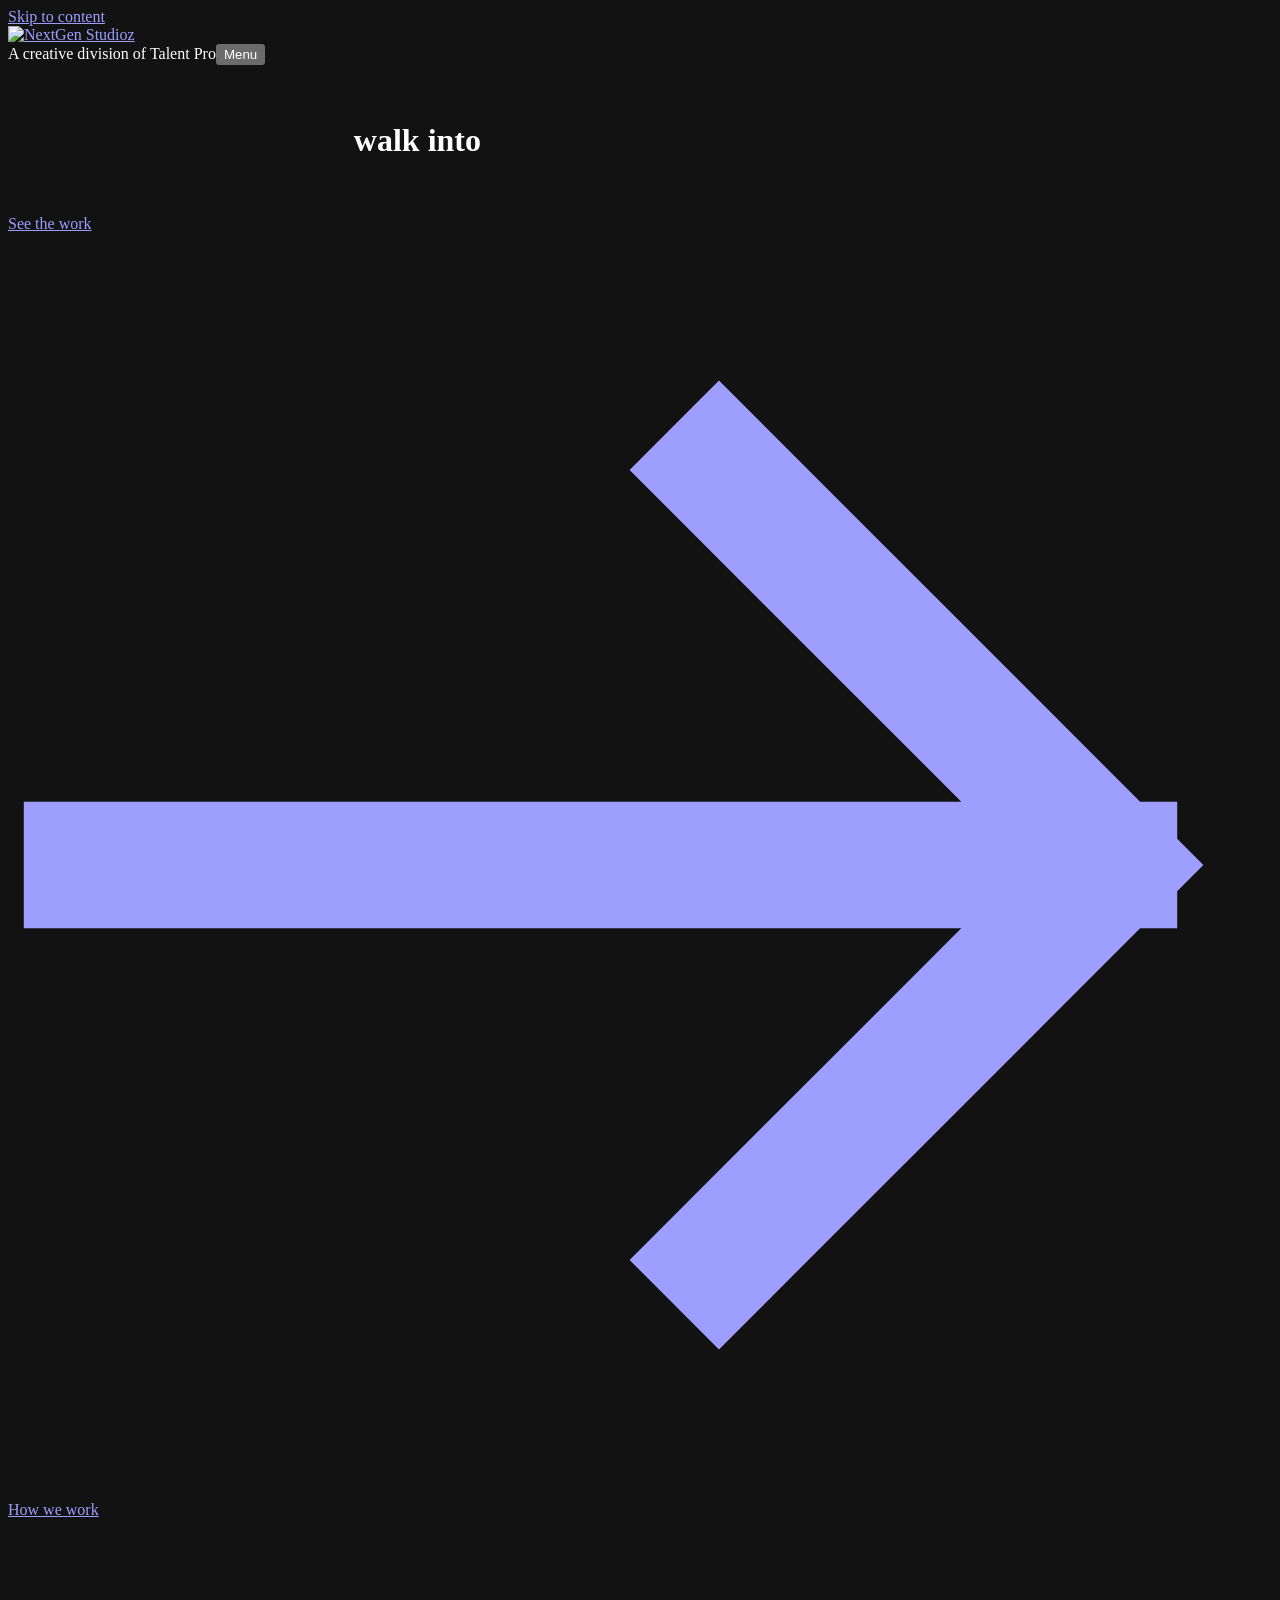
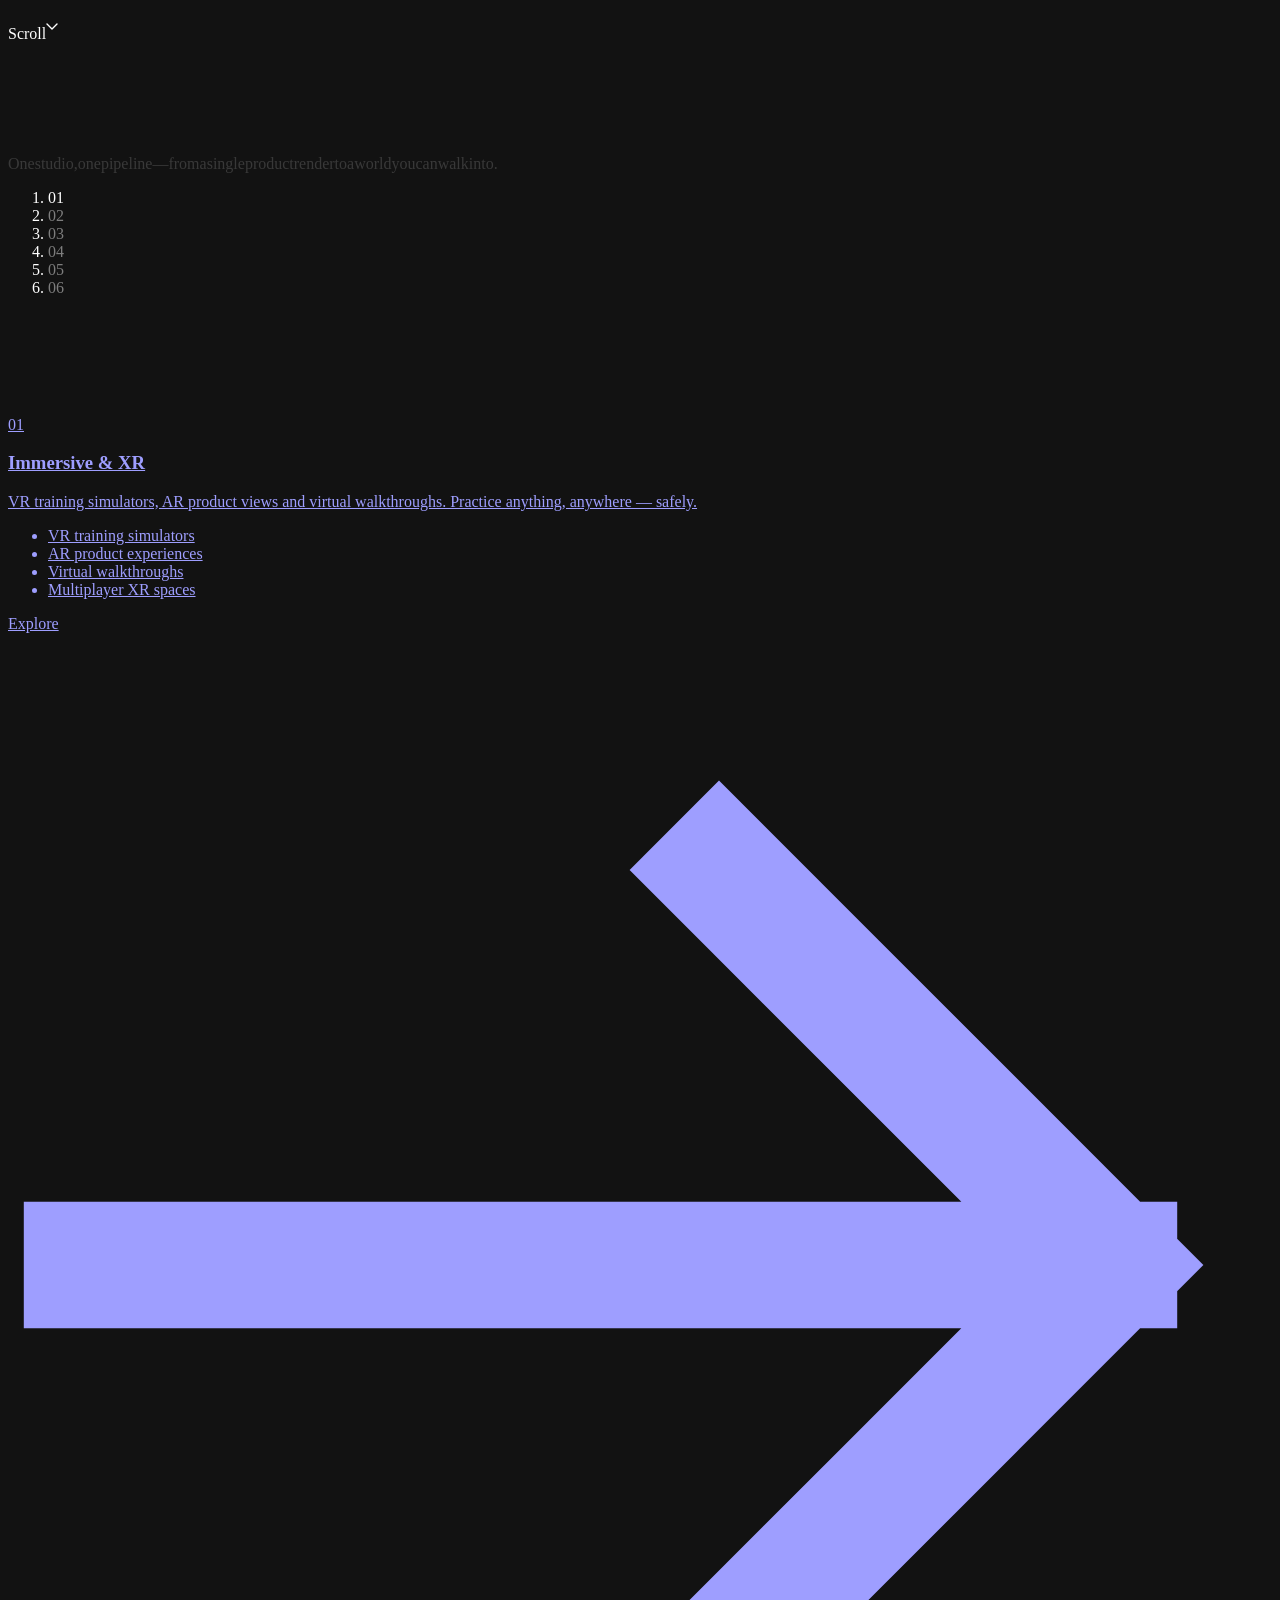
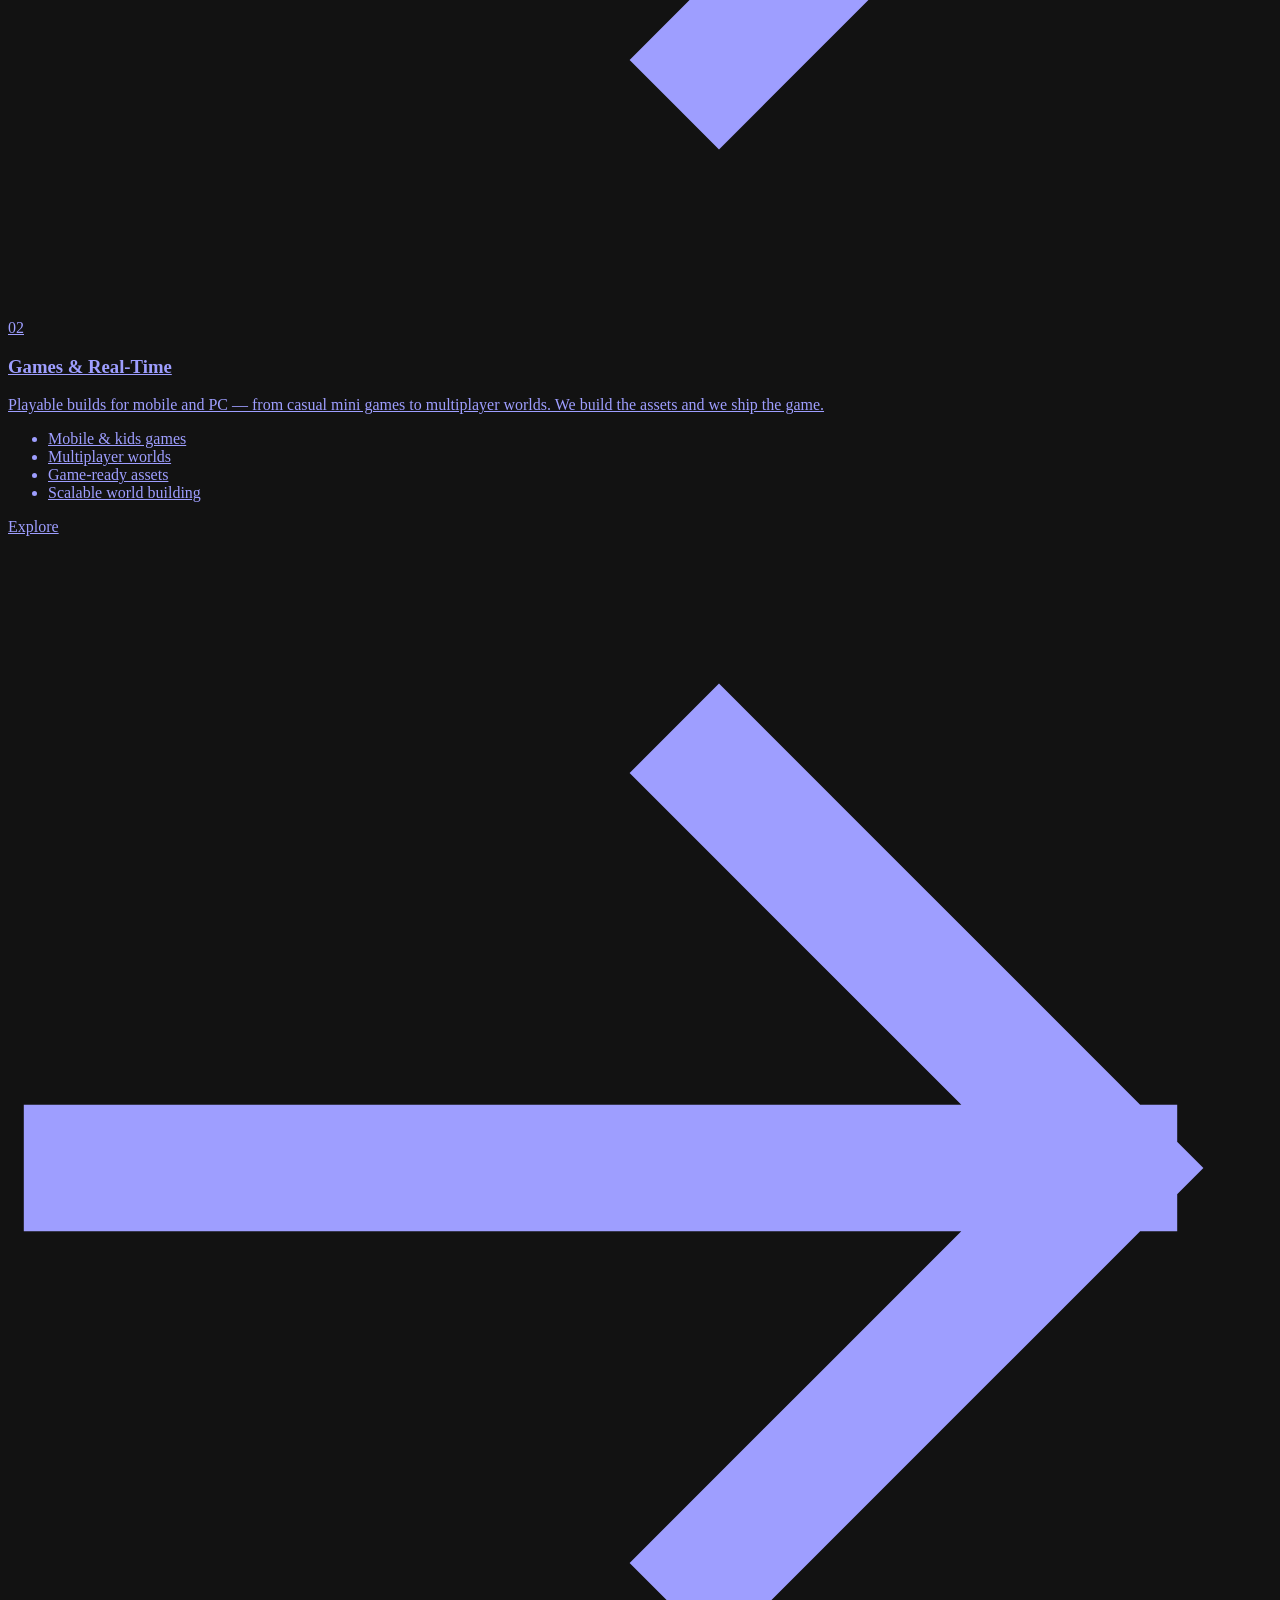
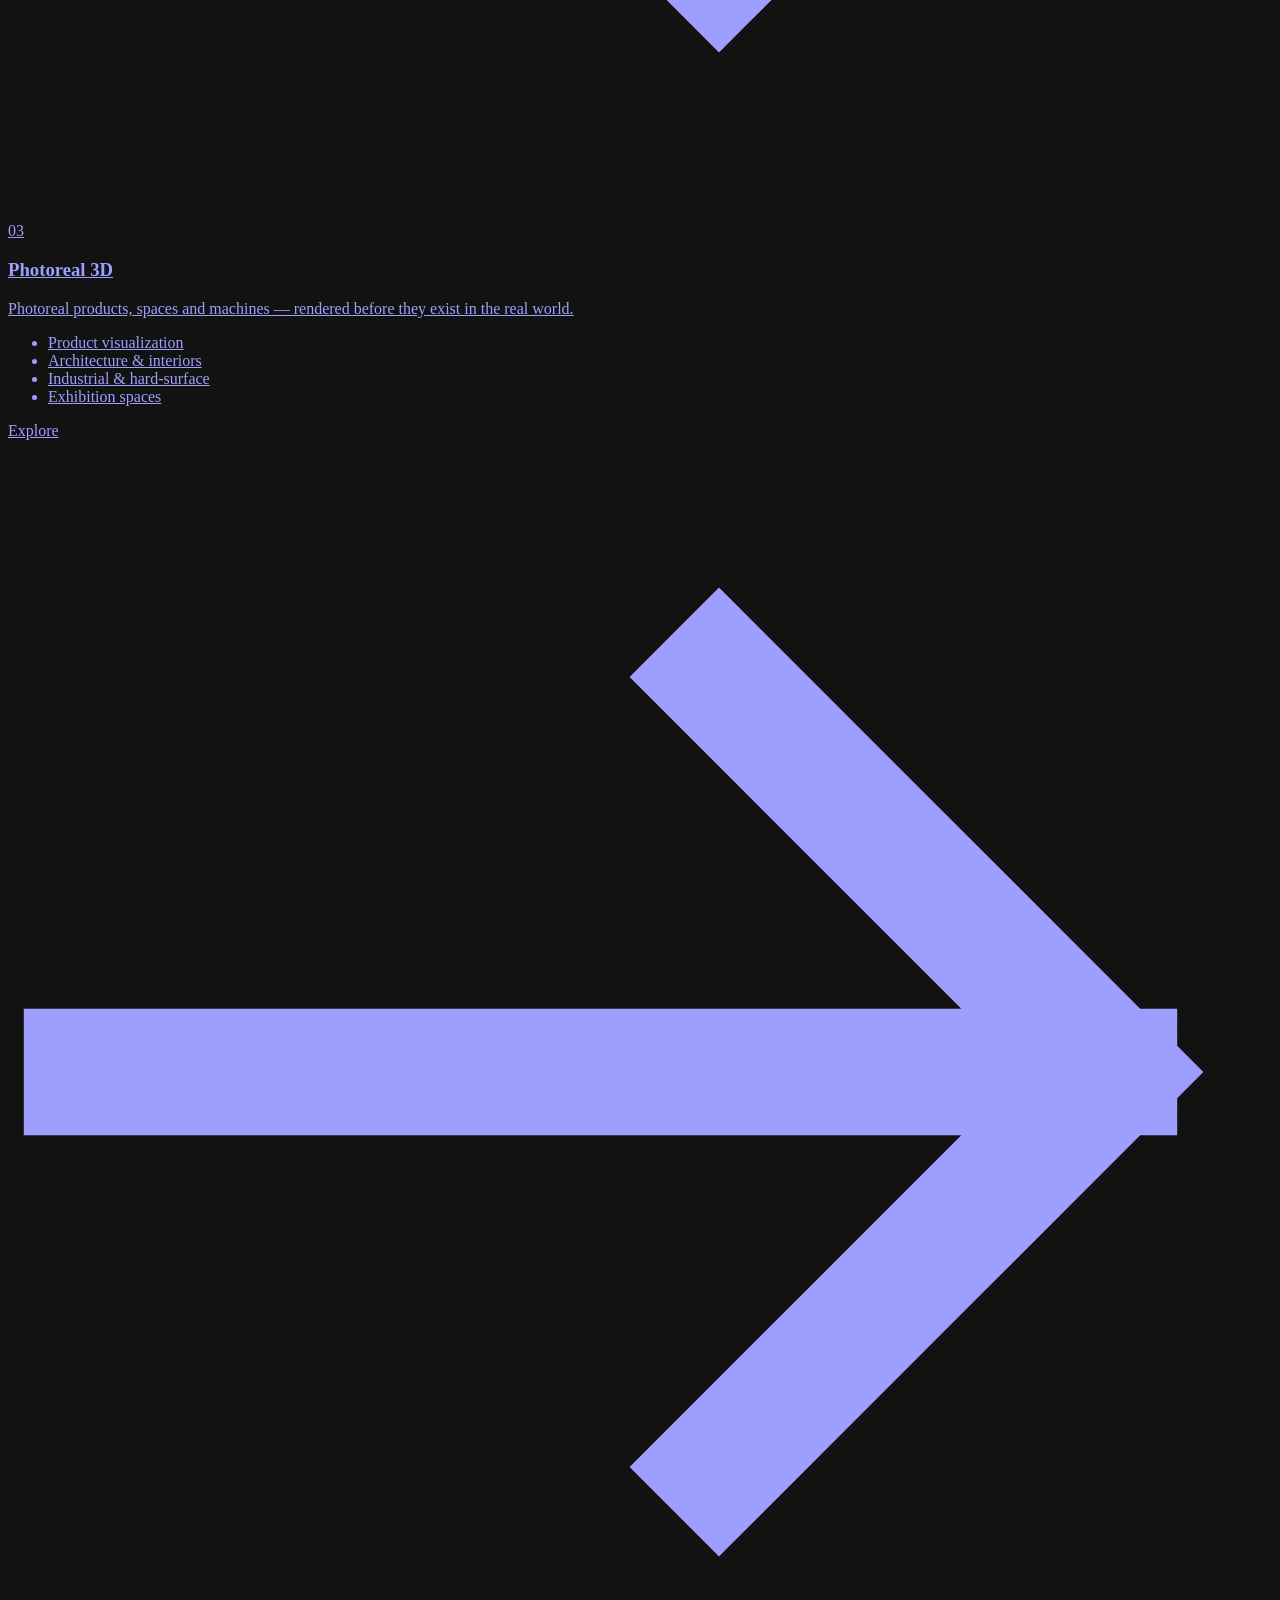
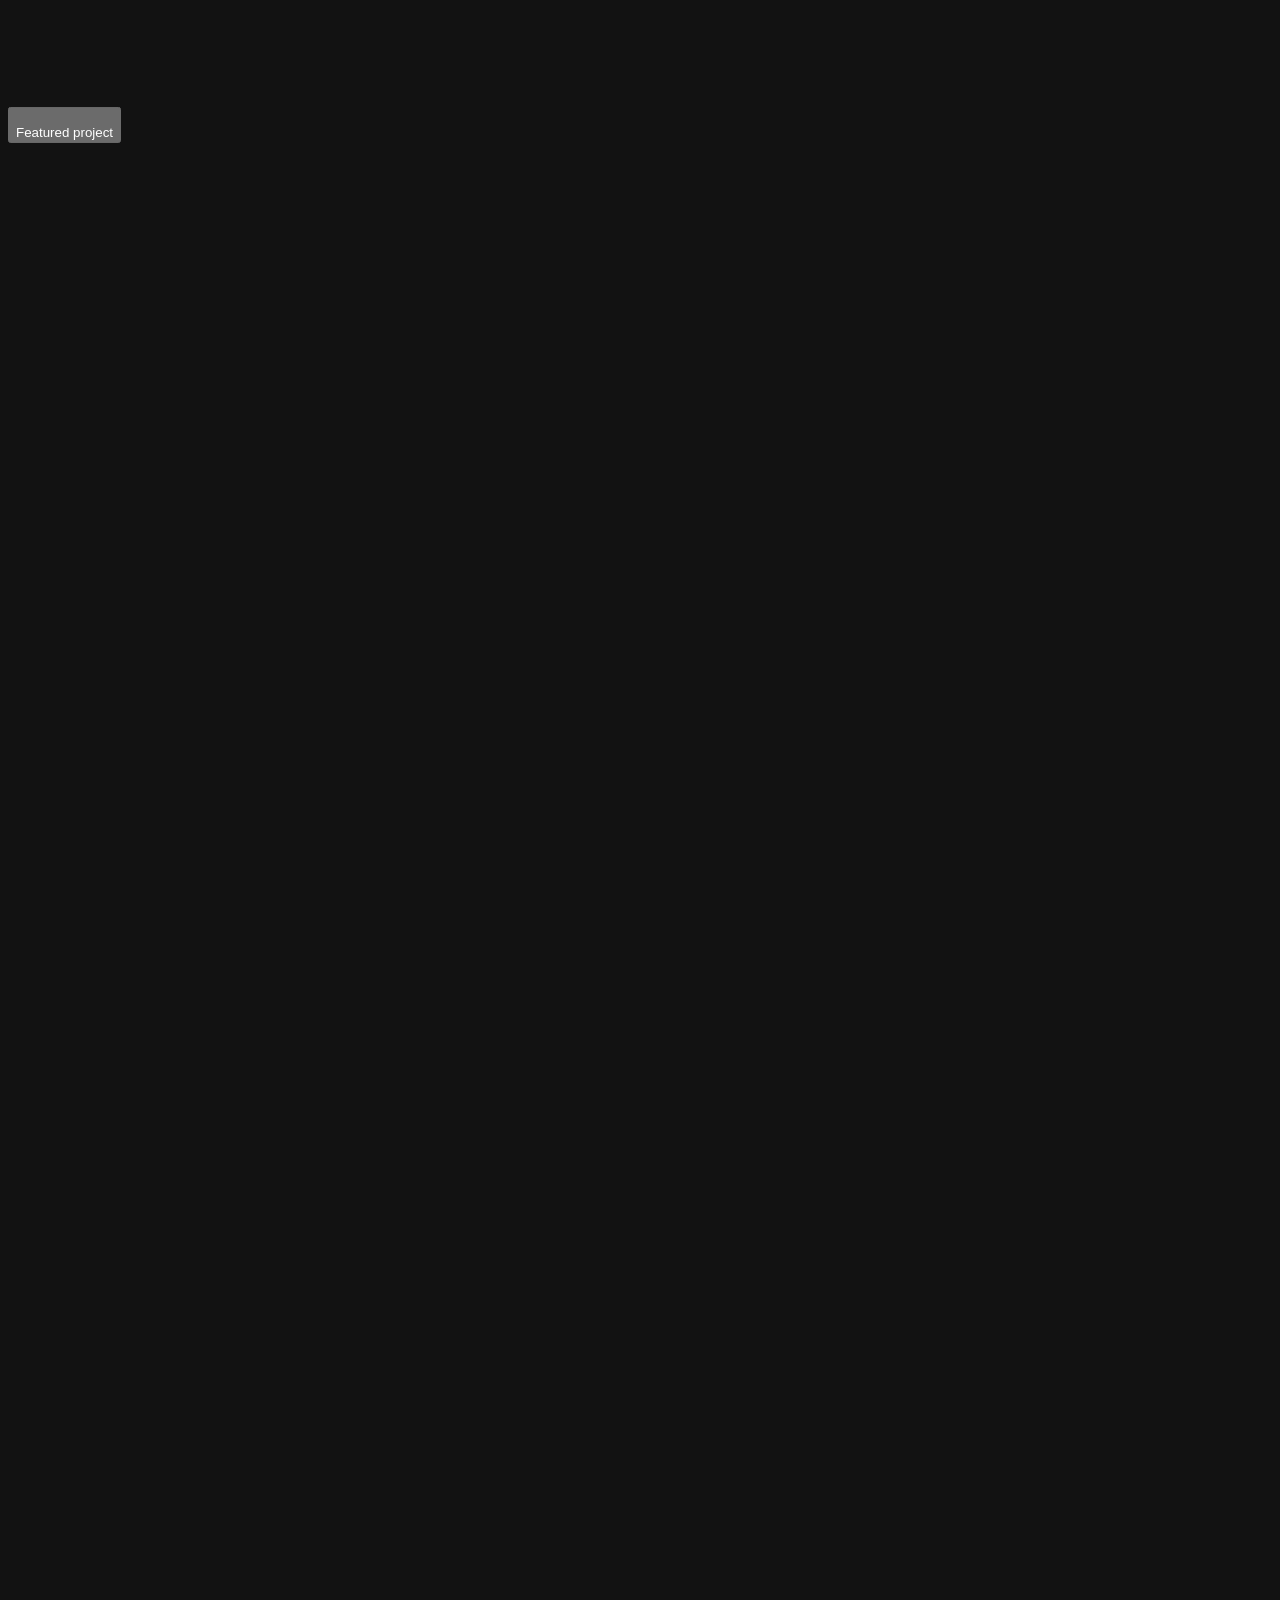
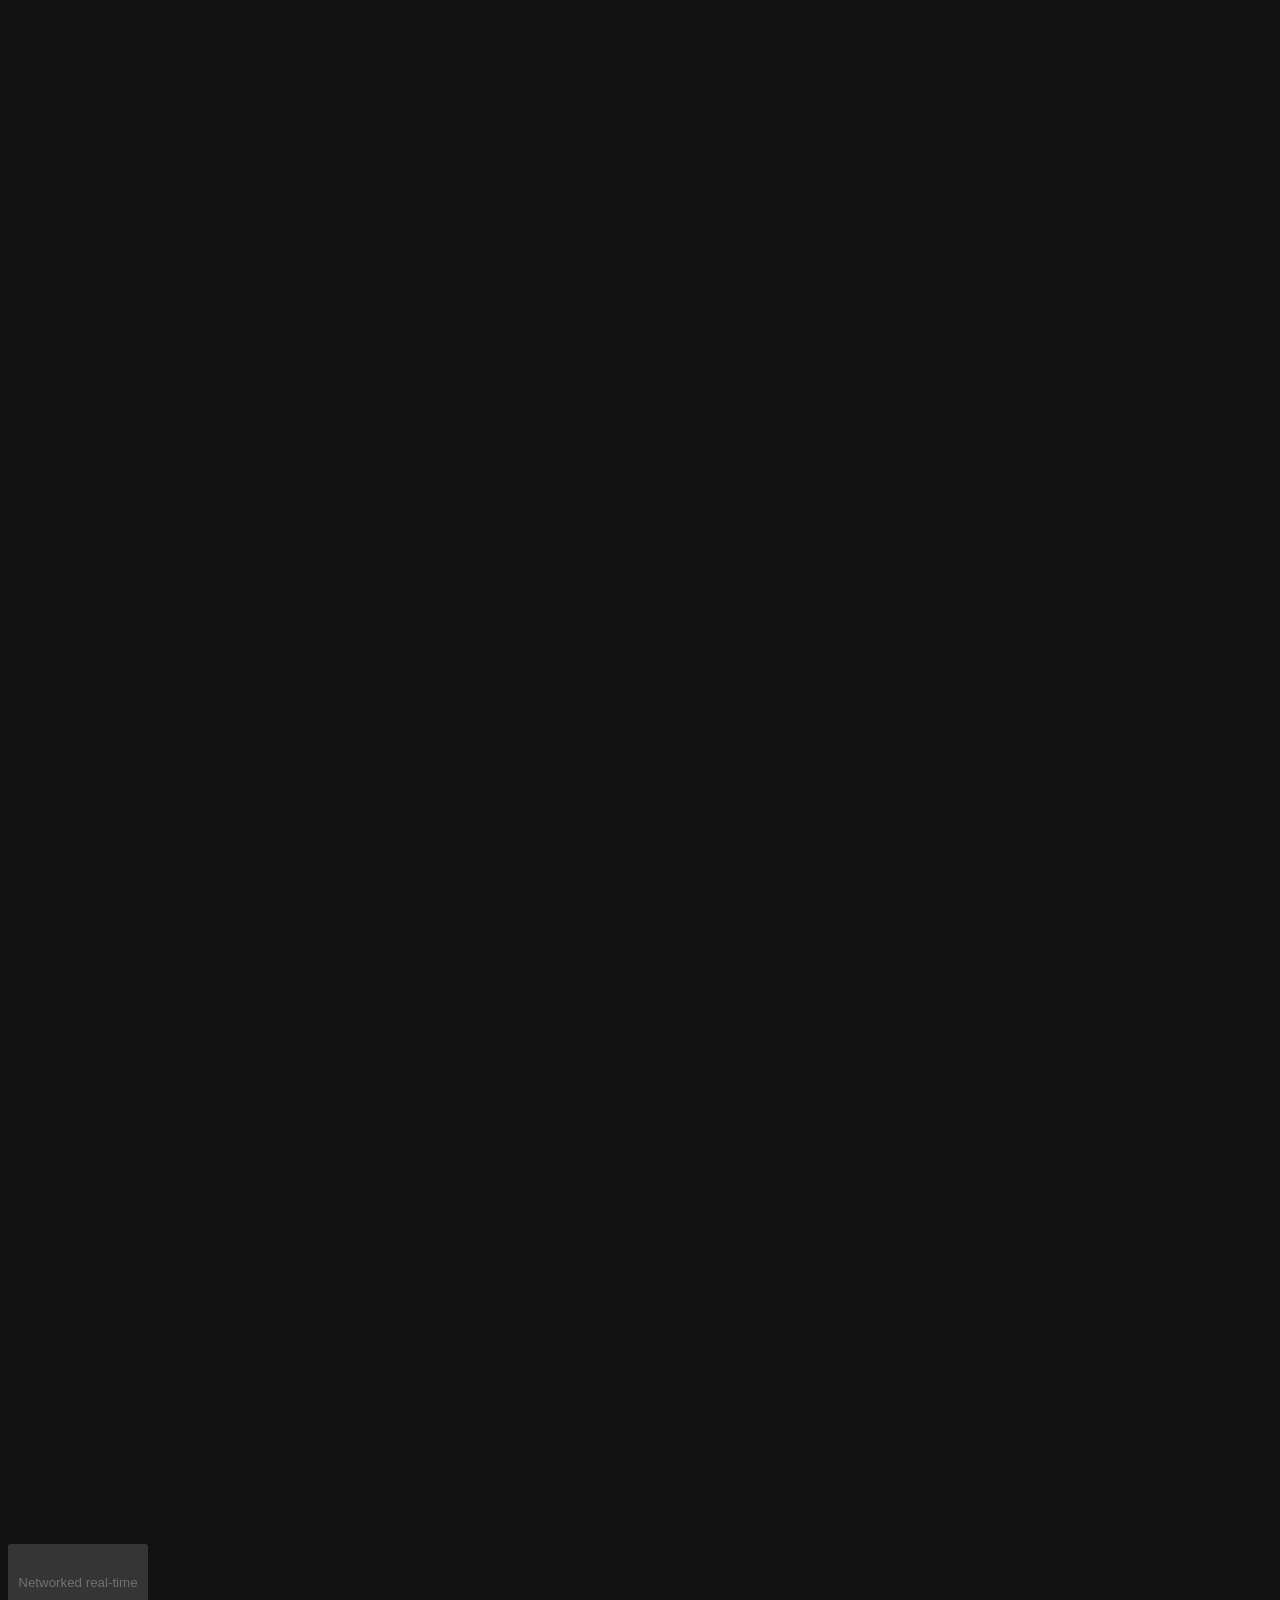
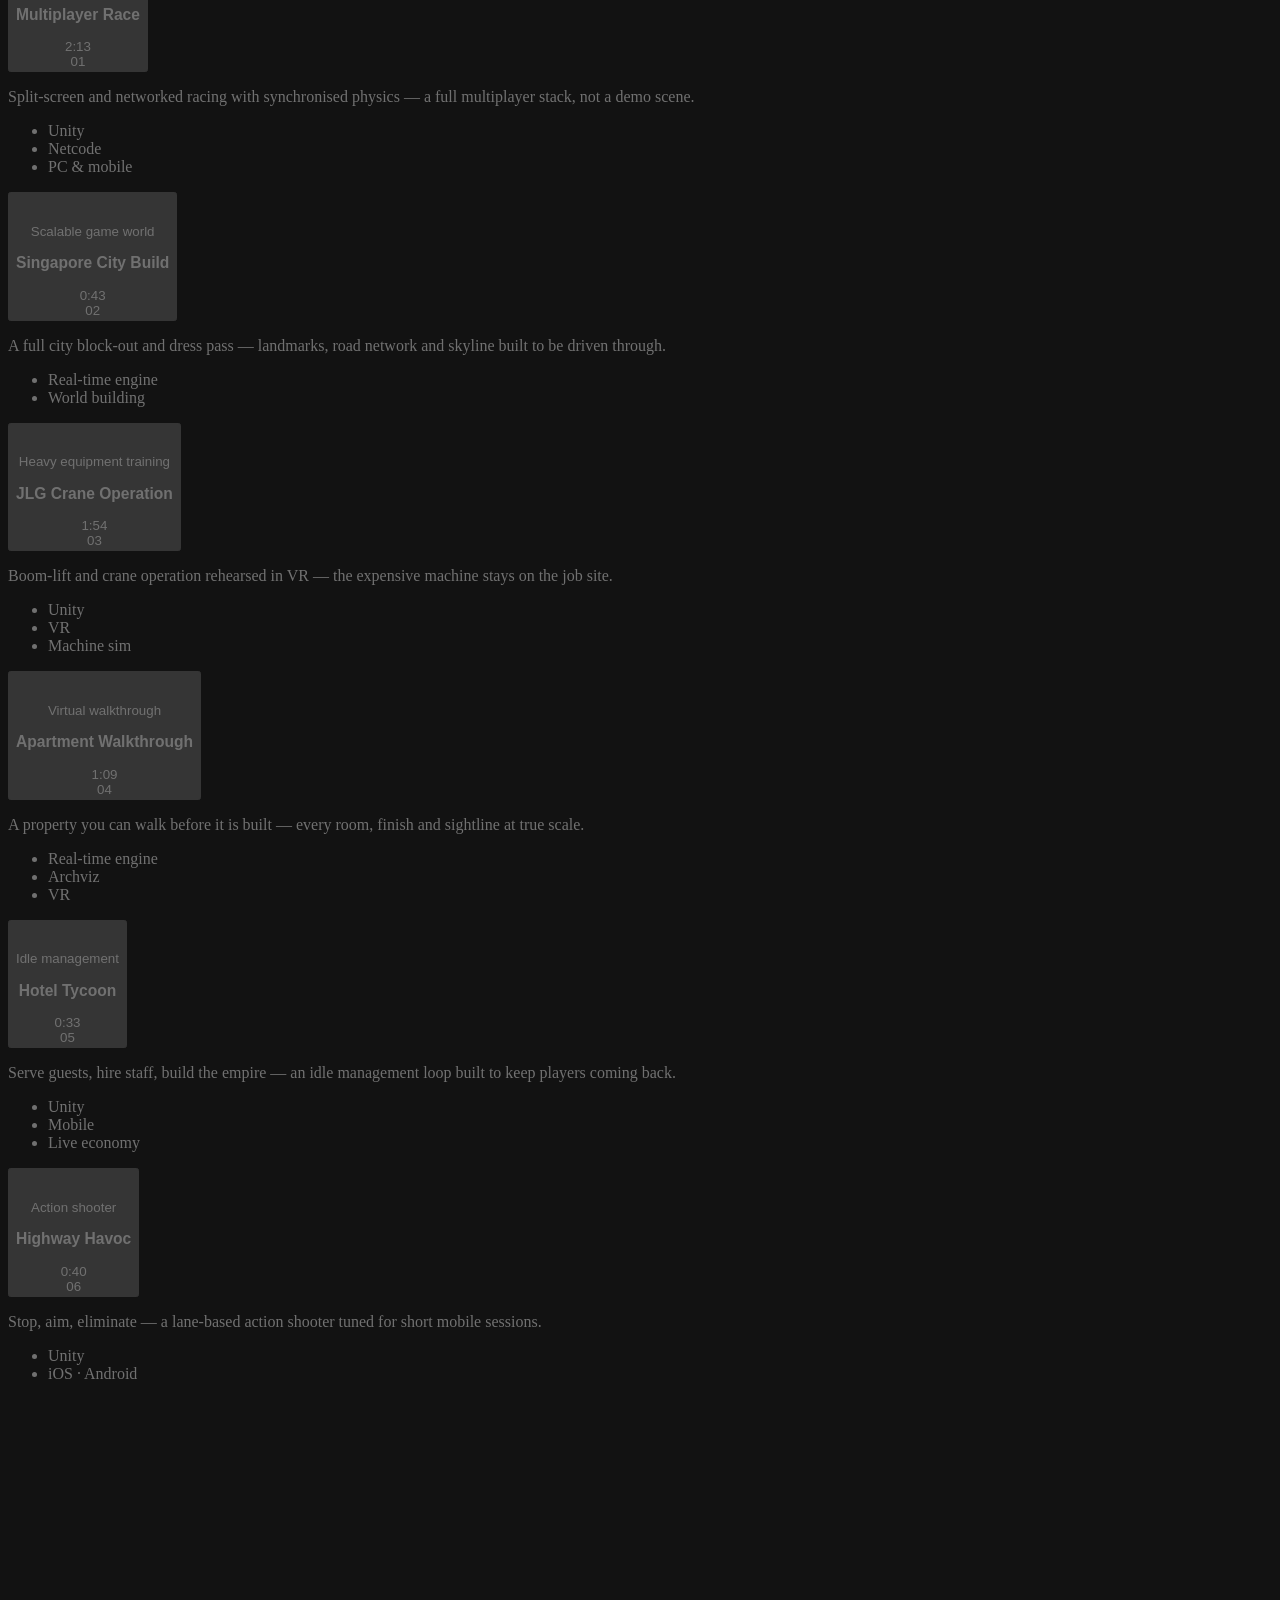
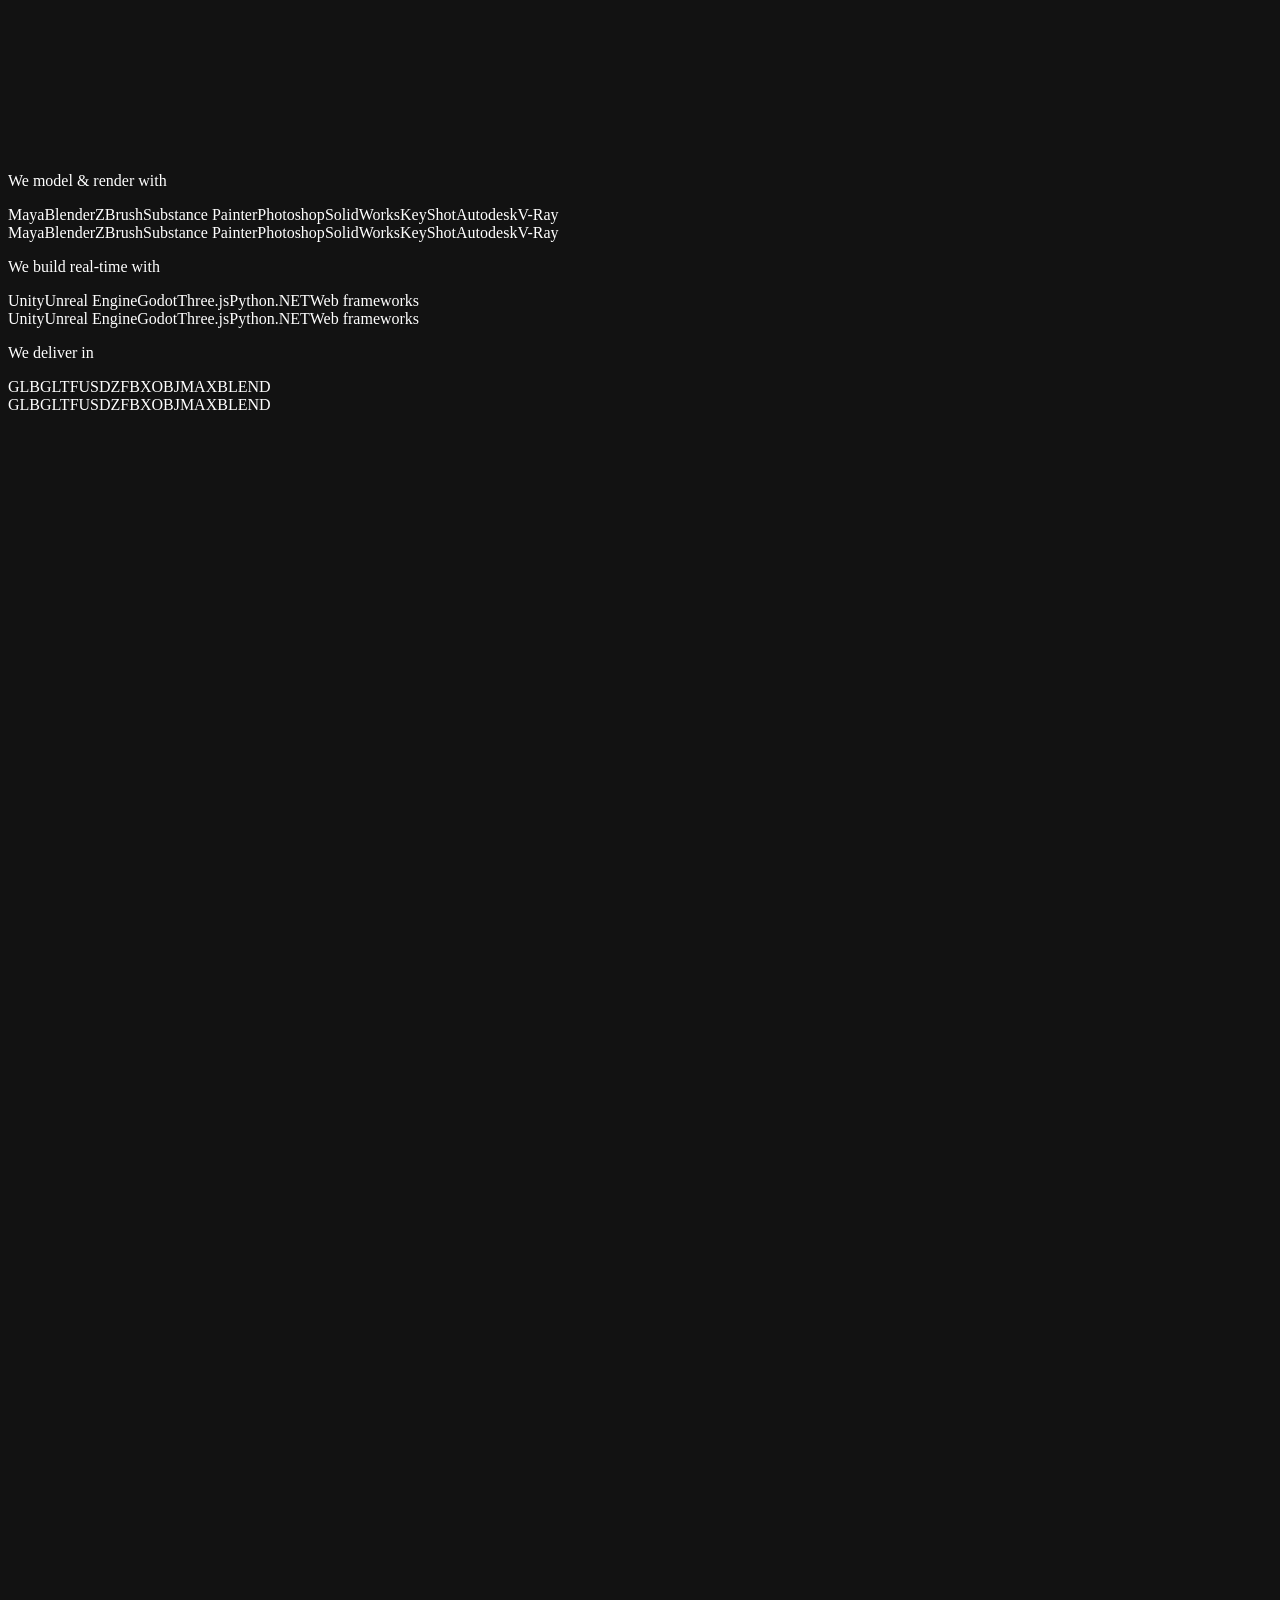
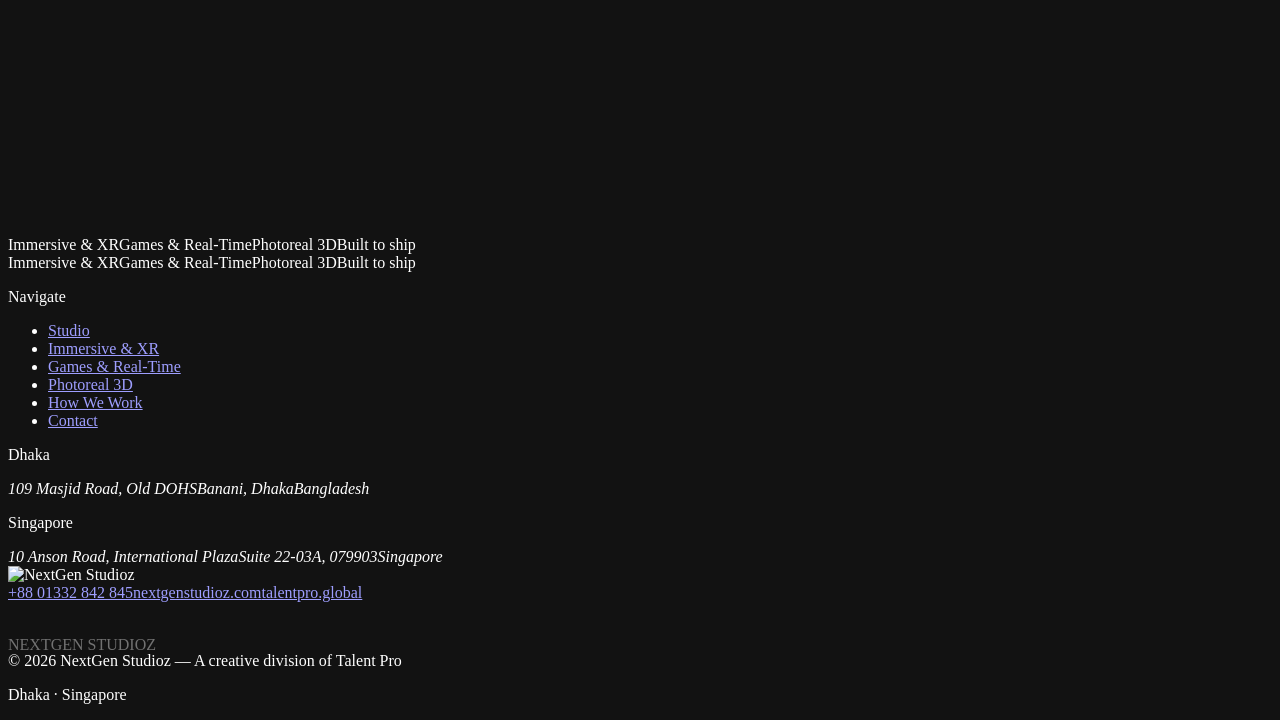
==== commit 2df5cb65: "update 2 add scroll feedback" ====
--- a/index.html
+++ b/index.html
@@ -1 +1 @@
-<!DOCTYPE html><html lang="en" class="archivo_70e2381f-module__LdYG7q__variable space_grotesk_138bd6dc-module__-yFhkq__variable jetbrains_mono_4eb6c4a7-module__YC5qjq__variable antialiased"><head><meta charSet="utf-8"/><meta name="viewport" content="width=device-width, initial-scale=1"/><link rel="preload" href="/NGS-Portfolio-Demo/_next/static/media/051742360c26797e-s.p.1bkzbscqrt8rl.woff2" as="font" crossorigin="" type="font/woff2"/><link rel="preload" href="/NGS-Portfolio-Demo/_next/static/media/0c89a48fa5027cee-s.p.2cyn07wtgehh0.woff2" as="font" crossorigin="" type="font/woff2"/><link rel="preload" href="/NGS-Portfolio-Demo/_next/static/media/75affa71d1e2f6a7-s.p.17-aodiw50953.woff2" as="font" crossorigin="" type="font/woff2"/><link rel="preload" as="image" href="/NGS-Portfolio-Demo/media/logo/logo-horizontal.webp" fetchPriority="high"/><link rel="stylesheet" href="/NGS-Portfolio-Demo/_next/static/chunks/2nrxa_4731rhc.css" data-precedence="next"/><link rel="preload" as="script" fetchPriority="low" href="/NGS-Portfolio-Demo/_next/static/chunks/1u5zan5bs9a7v.js"/><script src="/NGS-Portfolio-Demo/_next/static/chunks/3ids9v7re91z2.js" async=""></script><script src="/NGS-Portfolio-Demo/_next/static/chunks/3wya1fhxq1tky.js" async=""></script><script src="/NGS-Portfolio-Demo/_next/static/chunks/turbopack-1k4b2oe8mycji.js" async=""></script><script src="/NGS-Portfolio-Demo/_next/static/chunks/1-_jfrter5m_a.js" async="" crossorigin=""></script><script src="/NGS-Portfolio-Demo/_next/static/chunks/2oms0i2e3c99r.js" async="" crossorigin=""></script><script src="/NGS-Portfolio-Demo/_next/static/chunks/43voo6egrb2h9.js" async="" crossorigin=""></script><script src="/NGS-Portfolio-Demo/_next/static/chunks/2ol49ki7lpr7v.js" async="" crossorigin=""></script><meta name="theme-color" content="#08080f"/><meta name="color-scheme" content="dark"/><title>NextGen Studioz — Immersive XR, Games &amp; Photoreal 3D</title><meta name="description" content="One studio, one pipeline — from a single product render to a world you can walk into."/><meta property="og:title" content="NextGen Studioz — We build worlds you can walk into"/><meta property="og:description" content="One studio, one pipeline — from a single product render to a world you can walk into."/><meta property="og:site_name" content="NextGen Studioz"/><meta property="og:type" content="website"/><meta name="twitter:card" content="summary_large_image"/><meta name="twitter:title" content="NextGen Studioz — We build worlds you can walk into"/><meta name="twitter:description" content="One studio, one pipeline — from a single product render to a world you can walk into."/><link rel="icon" href="/NGS-Portfolio-Demo/icon.png?icon.3l4h07lm99590.png" sizes="512x512" type="image/png"/><link rel="apple-touch-icon" href="/NGS-Portfolio-Demo/apple-icon.png?apple-icon.37r2aryn9d860.png" sizes="180x180" type="image/png"/><meta name="next-size-adjust" content=""/><script src="/NGS-Portfolio-Demo/_next/static/chunks/0cz1d0mv5g_q7.js" noModule=""></script></head><body class="min-h-svh"><div hidden=""><!--$--><!--/$--></div><a href="#main" class="sr-only focus:not-sr-only focus:fixed focus:left-4 focus:top-4 focus:z-[99] focus:rounded-full focus:bg-bone focus:px-5 focus:py-2.5 focus:font-mono focus:text-xs focus:uppercase focus:tracking-widest focus:text-ink">Skip to content</a><header class="fixed inset-x-0 top-0 z-[80]"><div class="relative flex items-center justify-between gap-6 border-b px-gutter transition-all duration-500 border-line bg-ink/80 backdrop-blur-xl py-5"><a class="shrink-0" aria-label="NextGen Studioz — home" href="/NGS-Portfolio-Demo/"><span class="inline-block" style="transform:none"><img src="/NGS-Portfolio-Demo/media/logo/logo-horizontal.webp" alt="NextGen Studioz" width="1400" height="339" loading="eager" fetchPriority="high" decoding="async" class="block h-auto object-contain transition-all duration-500 w-[11rem]"/></span></a><div class="flex items-center gap-4"><span class="hidden font-mono text-[10px] uppercase tracking-[0.2em] text-ash drop-shadow-[0_1px_3px_rgba(8,8,15,0.9)] lg:block">A creative division of Talent Pro</span><span class="inline-block" style="transform:none"><button type="button" aria-expanded="false" aria-label="Open menu" class="group relative z-[86] flex items-center gap-3 rounded-full border border-line-2 py-2.5 pl-5 pr-2.5 transition-colors duration-300 hover:border-cyan/60"><span class="font-mono text-[10px] uppercase tracking-[0.2em] text-bone">Menu</span><span class="relative grid h-6 w-6 place-items-center"><span class="absolute h-px w-4 bg-bone"></span><span class="absolute h-px w-4 bg-bone"></span></span></button></span></div></div><div aria-hidden="true" class="brand-sweep h-px origin-left" style="transform:scaleX(0)"></div></header><main id="main"><div class="relative overflow-hidden h-[100svh] min-h-[40rem]"><div class="absolute inset-0" style="padding:0rem"><div class="relative h-full w-full overflow-hidden bg-ink-2" style="border-radius:0px"><div class="absolute inset-0" style="transform:none"><div class="absolute inset-0" style="opacity:1;transform:none"><div class="relative h-full w-full overflow-hidden"><div aria-hidden="true" class="absolute inset-0 scale-110 bg-cover bg-center blur-xl" style="background-image:url([data-uri])"></div><img src="/NGS-Portfolio-Demo/media/poster/singapore-city.webp" alt="" aria-hidden="true" loading="lazy" decoding="async" class="absolute inset-0 h-full w-full object-cover transition-opacity duration-500 opacity-100"/></div></div></div><div class="absolute inset-0 bg-gradient-to-t from-ink via-ink/68 to-ink/55" style="opacity:0.82"></div><div class="noise absolute inset-0"></div></div></div><div class="relative z-10 flex h-full flex-col px-gutter pb-8 pt-28 md:pb-10 md:pt-32"><div class="flex flex-1 flex-col justify-center"><div class="mb-6 flex items-center gap-3" style="opacity:0;transform:translateY(30px)"><span class="relative flex h-1.5 w-1.5"><span class="absolute inset-0 rounded-full bg-cyan"></span><span class="absolute inset-0 animate-ping rounded-full bg-cyan"></span></span><span class="eyebrow !text-ash">Portfolio &amp; Workflow — 2026</span></div><h1 class="display-hero max-w-[22ch]"><span class="inline-block" aria-label="We build worlds you can"><span aria-hidden="true" class="inline-block whitespace-nowrap"><span class="inline-block overflow-hidden align-bottom" style="perspective:600px"><span class="inline-block" style="opacity:0;transform:translateY(110%) rotateX(-78deg)">W</span></span><span class="inline-block overflow-hidden align-bottom" style="perspective:600px"><span class="inline-block" style="opacity:0;transform:translateY(110%) rotateX(-78deg)">e</span></span><span class="inline-block"> </span></span><span aria-hidden="true" class="inline-block whitespace-nowrap"><span class="inline-block overflow-hidden align-bottom" style="perspective:600px"><span class="inline-block" style="opacity:0;transform:translateY(110%) rotateX(-78deg)">b</span></span><span class="inline-block overflow-hidden align-bottom" style="perspective:600px"><span class="inline-block" style="opacity:0;transform:translateY(110%) rotateX(-78deg)">u</span></span><span class="inline-block overflow-hidden align-bottom" style="perspective:600px"><span class="inline-block" style="opacity:0;transform:translateY(110%) rotateX(-78deg)">i</span></span><span class="inline-block overflow-hidden align-bottom" style="perspective:600px"><span class="inline-block" style="opacity:0;transform:translateY(110%) rotateX(-78deg)">l</span></span><span class="inline-block overflow-hidden align-bottom" style="perspective:600px"><span class="inline-block" style="opacity:0;transform:translateY(110%) rotateX(-78deg)">d</span></span><span class="inline-block"> </span></span><span aria-hidden="true" class="inline-block whitespace-nowrap"><span class="inline-block overflow-hidden align-bottom" style="perspective:600px"><span class="inline-block" style="opacity:0;transform:translateY(110%) rotateX(-78deg)">w</span></span><span class="inline-block overflow-hidden align-bottom" style="perspective:600px"><span class="inline-block" style="opacity:0;transform:translateY(110%) rotateX(-78deg)">o</span></span><span class="inline-block overflow-hidden align-bottom" style="perspective:600px"><span class="inline-block" style="opacity:0;transform:translateY(110%) rotateX(-78deg)">r</span></span><span class="inline-block overflow-hidden align-bottom" style="perspective:600px"><span class="inline-block" style="opacity:0;transform:translateY(110%) rotateX(-78deg)">l</span></span><span class="inline-block overflow-hidden align-bottom" style="perspective:600px"><span class="inline-block" style="opacity:0;transform:translateY(110%) rotateX(-78deg)">d</span></span><span class="inline-block overflow-hidden align-bottom" style="perspective:600px"><span class="inline-block" style="opacity:0;transform:translateY(110%) rotateX(-78deg)">s</span></span><span class="inline-block"> </span></span><span aria-hidden="true" class="inline-block whitespace-nowrap"><span class="inline-block overflow-hidden align-bottom" style="perspective:600px"><span class="inline-block" style="opacity:0;transform:translateY(110%) rotateX(-78deg)">y</span></span><span class="inline-block overflow-hidden align-bottom" style="perspective:600px"><span class="inline-block" style="opacity:0;transform:translateY(110%) rotateX(-78deg)">o</span></span><span class="inline-block overflow-hidden align-bottom" style="perspective:600px"><span class="inline-block" style="opacity:0;transform:translateY(110%) rotateX(-78deg)">u</span></span><span class="inline-block"> </span></span><span aria-hidden="true" class="inline-block whitespace-nowrap"><span class="inline-block overflow-hidden align-bottom" style="perspective:600px"><span class="inline-block" style="opacity:0;transform:translateY(110%) rotateX(-78deg)">c</span></span><span class="inline-block overflow-hidden align-bottom" style="perspective:600px"><span class="inline-block" style="opacity:0;transform:translateY(110%) rotateX(-78deg)">a</span></span><span class="inline-block overflow-hidden align-bottom" style="perspective:600px"><span class="inline-block" style="opacity:0;transform:translateY(110%) rotateX(-78deg)">n</span></span></span></span> <span class="relative inline-block overflow-hidden align-bottom"><span class="brand-text inline-block" style="opacity:1;transform:none">walk into</span></span></h1><div class="" style="opacity:0;transform:translateY(30px)"><p class="mt-7 max-w-xl text-base leading-relaxed text-bone-2 md:text-lg">Immersive VR &amp; AR, training simulators, game development and photoreal 3D — one studio, one pipeline, from a single product render to a world you can step inside.</p></div><div class="mt-9"><div class="flex flex-wrap gap-4"><span class="inline-block" style="transform:none"><a class="group relative inline-flex items-center gap-3 overflow-hidden rounded-full px-7 py-3.5 font-mono text-[11px] font-semibold uppercase tracking-[0.2em] transition-colors duration-300 bg-bone text-ink hover:text-ink" href="/NGS-Portfolio-Demo/immersive/"><span aria-hidden="true" class="brand-sweep absolute inset-0 origin-bottom scale-y-0 transition-transform duration-500 ease-[cubic-bezier(0.16,1,0.3,1)] group-hover:scale-y-100 opacity-90"></span><span class="relative z-10 flex items-center gap-3">See the work<svg viewBox="0 0 16 16" fill="none" aria-hidden="true" class="h-3 w-3 transition-transform duration-300 group-hover:translate-x-1"><path d="M1 8h13M9 3l5 5-5 5" stroke="currentColor" stroke-width="1.6" stroke-linecap="square"></path></svg></span></a></span><span class="inline-block" style="transform:none"><a class="group relative inline-flex items-center gap-3 overflow-hidden rounded-full px-7 py-3.5 font-mono text-[11px] font-semibold uppercase tracking-[0.2em] transition-colors duration-300 border border-line-2 text-bone hover:text-ink" href="/NGS-Portfolio-Demo/workflow/"><span aria-hidden="true" class="brand-sweep absolute inset-0 origin-bottom scale-y-0 transition-transform duration-500 ease-[cubic-bezier(0.16,1,0.3,1)] group-hover:scale-y-100"></span><span class="relative z-10 flex items-center gap-3">How we work</span></a></span></div></div></div><div class="mt-8 flex shrink-0 flex-wrap items-end justify-between gap-6 border-t border-line pt-5"><ul class="flex flex-wrap gap-x-6 gap-y-2"><li class="font-mono text-[10px] uppercase tracking-[0.2em] text-ash" style="opacity:0;transform:translateY(10px)">Immersive VR &amp; AR</li><li class="font-mono text-[10px] uppercase tracking-[0.2em] text-ash" style="opacity:0;transform:translateY(10px)">Training simulators</li><li class="font-mono text-[10px] uppercase tracking-[0.2em] text-ash" style="opacity:0;transform:translateY(10px)">Game development</li><li class="font-mono text-[10px] uppercase tracking-[0.2em] text-ash" style="opacity:0;transform:translateY(10px)">Photoreal 3D</li></ul><div class="flex items-center gap-2" aria-hidden="true"><span class="h-px w-7 overflow-hidden bg-line-2"><span class="block h-px bg-cyan" style="transform:scaleX(0);transform-origin:0% 50% 0"></span></span><span class="h-px w-7 overflow-hidden bg-line-2"></span><span class="h-px w-7 overflow-hidden bg-line-2"></span><span class="h-px w-7 overflow-hidden bg-line-2"></span></div></div></div></div><section class="relative py-24 md:py-36"><div class="shell"><div class="grid gap-12 lg:grid-cols-[minmax(0,0.85fr)_minmax(0,1fr)] lg:gap-20"><div><div class="mb-5 flex items-center gap-3" style="opacity:0;transform:translateY(30px)"><span class="font-mono text-[11px] tracking-[0.22em] text-cyan">01</span><span class="h-px w-8 bg-line-2"></span><span class="eyebrow">Who we are</span></div><h2 class="display-xl"><span class="inline-block" aria-label="Build once,"><span aria-hidden="true" class="inline-block whitespace-nowrap"><span class="inline-block overflow-hidden align-bottom" style="perspective:600px"><span class="inline-block" style="opacity:0;transform:translateY(110%) rotateX(-78deg)">B</span></span><span class="inline-block overflow-hidden align-bottom" style="perspective:600px"><span class="inline-block" style="opacity:0;transform:translateY(110%) rotateX(-78deg)">u</span></span><span class="inline-block overflow-hidden align-bottom" style="perspective:600px"><span class="inline-block" style="opacity:0;transform:translateY(110%) rotateX(-78deg)">i</span></span><span class="inline-block overflow-hidden align-bottom" style="perspective:600px"><span class="inline-block" style="opacity:0;transform:translateY(110%) rotateX(-78deg)">l</span></span><span class="inline-block overflow-hidden align-bottom" style="perspective:600px"><span class="inline-block" style="opacity:0;transform:translateY(110%) rotateX(-78deg)">d</span></span><span class="inline-block"> </span></span><span aria-hidden="true" class="inline-block whitespace-nowrap"><span class="inline-block overflow-hidden align-bottom" style="perspective:600px"><span class="inline-block" style="opacity:0;transform:translateY(110%) rotateX(-78deg)">o</span></span><span class="inline-block overflow-hidden align-bottom" style="perspective:600px"><span class="inline-block" style="opacity:0;transform:translateY(110%) rotateX(-78deg)">n</span></span><span class="inline-block overflow-hidden align-bottom" style="perspective:600px"><span class="inline-block" style="opacity:0;transform:translateY(110%) rotateX(-78deg)">c</span></span><span class="inline-block overflow-hidden align-bottom" style="perspective:600px"><span class="inline-block" style="opacity:0;transform:translateY(110%) rotateX(-78deg)">e</span></span><span class="inline-block overflow-hidden align-bottom" style="perspective:600px"><span class="inline-block" style="opacity:0;transform:translateY(110%) rotateX(-78deg)">,</span></span></span></span><br/><span class="brand-text"><span class="inline-block" aria-label="use everywhere."><span aria-hidden="true" class="inline-block whitespace-nowrap"><span class="inline-block overflow-hidden align-bottom" style="perspective:600px"><span class="inline-block" style="opacity:0;transform:translateY(110%) rotateX(-78deg)">u</span></span><span class="inline-block overflow-hidden align-bottom" style="perspective:600px"><span class="inline-block" style="opacity:0;transform:translateY(110%) rotateX(-78deg)">s</span></span><span class="inline-block overflow-hidden align-bottom" style="perspective:600px"><span class="inline-block" style="opacity:0;transform:translateY(110%) rotateX(-78deg)">e</span></span><span class="inline-block"> </span></span><span aria-hidden="true" class="inline-block whitespace-nowrap"><span class="inline-block overflow-hidden align-bottom" style="perspective:600px"><span class="inline-block" style="opacity:0;transform:translateY(110%) rotateX(-78deg)">e</span></span><span class="inline-block overflow-hidden align-bottom" style="perspective:600px"><span class="inline-block" style="opacity:0;transform:translateY(110%) rotateX(-78deg)">v</span></span><span class="inline-block overflow-hidden align-bottom" style="perspective:600px"><span class="inline-block" style="opacity:0;transform:translateY(110%) rotateX(-78deg)">e</span></span><span class="inline-block overflow-hidden align-bottom" style="perspective:600px"><span class="inline-block" style="opacity:0;transform:translateY(110%) rotateX(-78deg)">r</span></span><span class="inline-block overflow-hidden align-bottom" style="perspective:600px"><span class="inline-block" style="opacity:0;transform:translateY(110%) rotateX(-78deg)">y</span></span><span class="inline-block overflow-hidden align-bottom" style="perspective:600px"><span class="inline-block" style="opacity:0;transform:translateY(110%) rotateX(-78deg)">w</span></span><span class="inline-block overflow-hidden align-bottom" style="perspective:600px"><span class="inline-block" style="opacity:0;transform:translateY(110%) rotateX(-78deg)">h</span></span><span class="inline-block overflow-hidden align-bottom" style="perspective:600px"><span class="inline-block" style="opacity:0;transform:translateY(110%) rotateX(-78deg)">e</span></span><span class="inline-block overflow-hidden align-bottom" style="perspective:600px"><span class="inline-block" style="opacity:0;transform:translateY(110%) rotateX(-78deg)">r</span></span><span class="inline-block overflow-hidden align-bottom" style="perspective:600px"><span class="inline-block" style="opacity:0;transform:translateY(110%) rotateX(-78deg)">e</span></span><span class="inline-block overflow-hidden align-bottom" style="perspective:600px"><span class="inline-block" style="opacity:0;transform:translateY(110%) rotateX(-78deg)">.</span></span></span></span></span></h2></div><div class="flex flex-col justify-end"><p class="flex flex-wrap text-lg leading-relaxed text-ash md:text-2xl md:leading-[1.45]"><span class="mr-[0.28em] inline-block"><span class="inline-block" style="opacity:0.16;transform:translateY(6px)">One</span></span><span class="mr-[0.28em] inline-block"><span class="inline-block" style="opacity:0.16;transform:translateY(6px)">studio,</span></span><span class="mr-[0.28em] inline-block"><span class="inline-block" style="opacity:0.16;transform:translateY(6px)">one</span></span><span class="mr-[0.28em] inline-block"><span class="inline-block" style="opacity:0.16;transform:translateY(6px)">pipeline</span></span><span class="mr-[0.28em] inline-block"><span class="inline-block" style="opacity:0.16;transform:translateY(6px)">—</span></span><span class="mr-[0.28em] inline-block"><span class="inline-block" style="opacity:0.16;transform:translateY(6px)">from</span></span><span class="mr-[0.28em] inline-block"><span class="inline-block" style="opacity:0.16;transform:translateY(6px)">a</span></span><span class="mr-[0.28em] inline-block"><span class="inline-block" style="opacity:0.16;transform:translateY(6px)">single</span></span><span class="mr-[0.28em] inline-block"><span class="inline-block" style="opacity:0.16;transform:translateY(6px)">product</span></span><span class="mr-[0.28em] inline-block"><span class="inline-block" style="opacity:0.16;transform:translateY(6px)">render</span></span><span class="mr-[0.28em] inline-block"><span class="inline-block" style="opacity:0.16;transform:translateY(6px)">to</span></span><span class="mr-[0.28em] inline-block"><span class="inline-block" style="opacity:0.16;transform:translateY(6px)">a</span></span><span class="mr-[0.28em] inline-block"><span class="inline-block" style="opacity:0.16;transform:translateY(6px)">world</span></span><span class="mr-[0.28em] inline-block"><span class="inline-block" style="opacity:0.16;transform:translateY(6px)">you</span></span><span class="mr-[0.28em] inline-block"><span class="inline-block" style="opacity:0.16;transform:translateY(6px)">can</span></span><span class="mr-[0.28em] inline-block"><span class="inline-block" style="opacity:0.16;transform:translateY(6px)">walk</span></span><span class="mr-[0.28em] inline-block"><span class="inline-block" style="opacity:0.16;transform:translateY(6px)">into.</span></span></p></div></div><div class="relative mt-20 md:mt-28"><div class="absolute left-0 right-0 top-[0.6875rem] h-px bg-line" aria-hidden="true"></div><div aria-hidden="true" class="brand-sweep absolute left-0 top-[0.6875rem] h-px" style="width:0%"></div><ol class="grid grid-cols-2 gap-y-10 sm:grid-cols-3 lg:grid-cols-6"><li class="relative flex flex-col items-start pr-4"><span class="relative mb-5 grid h-[1.375rem] w-[1.375rem] place-items-center"><span class="absolute h-1.5 w-1.5 rounded-full bg-ash-4"></span><span class="absolute h-1.5 w-1.5 rounded-full bg-cyan" style="opacity:1;transform:scale(1.9)"></span><span class="absolute inset-0 rounded-full border border-cyan/40" style="opacity:1"></span></span><span class="font-mono text-[10px] tracking-[0.2em] text-ash-4" style="opacity:1">01</span><span class="mt-1.5 text-sm font-medium text-bone-2 md:text-base" style="opacity:0;transform:translateY(12px)">3D model</span></li><li class="relative flex flex-col items-start pr-4"><span class="relative mb-5 grid h-[1.375rem] w-[1.375rem] place-items-center"><span class="absolute h-1.5 w-1.5 rounded-full bg-ash-4"></span><span class="absolute h-1.5 w-1.5 rounded-full bg-cyan" style="opacity:0;transform:none"></span><span class="absolute inset-0 rounded-full border border-cyan/40" style="opacity:0"></span></span><span class="font-mono text-[10px] tracking-[0.2em] text-ash-4" style="opacity:0.45">02</span><span class="mt-1.5 text-sm font-medium text-bone-2 md:text-base" style="opacity:0;transform:translateY(12px)">Web store</span></li><li class="relative flex flex-col items-start pr-4"><span class="relative mb-5 grid h-[1.375rem] w-[1.375rem] place-items-center"><span class="absolute h-1.5 w-1.5 rounded-full bg-ash-4"></span><span class="absolute h-1.5 w-1.5 rounded-full bg-cyan" style="opacity:0;transform:none"></span><span class="absolute inset-0 rounded-full border border-cyan/40" style="opacity:0"></span></span><span class="font-mono text-[10px] tracking-[0.2em] text-ash-4" style="opacity:0.45">03</span><span class="mt-1.5 text-sm font-medium text-bone-2 md:text-base" style="opacity:0;transform:translateY(12px)">Ad render</span></li><li class="relative flex flex-col items-start pr-4"><span class="relative mb-5 grid h-[1.375rem] w-[1.375rem] place-items-center"><span class="absolute h-1.5 w-1.5 rounded-full bg-ash-4"></span><span class="absolute h-1.5 w-1.5 rounded-full bg-cyan" style="opacity:0;transform:none"></span><span class="absolute inset-0 rounded-full border border-cyan/40" style="opacity:0"></span></span><span class="font-mono text-[10px] tracking-[0.2em] text-ash-4" style="opacity:0.45">04</span><span class="mt-1.5 text-sm font-medium text-bone-2 md:text-base" style="opacity:0;transform:translateY(12px)">Game engine</span></li><li class="relative flex flex-col items-start pr-4"><span class="relative mb-5 grid h-[1.375rem] w-[1.375rem] place-items-center"><span class="absolute h-1.5 w-1.5 rounded-full bg-ash-4"></span><span class="absolute h-1.5 w-1.5 rounded-full bg-cyan" style="opacity:0;transform:none"></span><span class="absolute inset-0 rounded-full border border-cyan/40" style="opacity:0"></span></span><span class="font-mono text-[10px] tracking-[0.2em] text-ash-4" style="opacity:0.45">05</span><span class="mt-1.5 text-sm font-medium text-bone-2 md:text-base" style="opacity:0;transform:translateY(12px)">AR view</span></li><li class="relative flex flex-col items-start pr-4"><span class="relative mb-5 grid h-[1.375rem] w-[1.375rem] place-items-center"><span class="absolute h-1.5 w-1.5 rounded-full bg-ash-4"></span><span class="absolute h-1.5 w-1.5 rounded-full bg-cyan" style="opacity:0;transform:none"></span><span class="absolute inset-0 rounded-full border border-cyan/40" style="opacity:0"></span></span><span class="font-mono text-[10px] tracking-[0.2em] text-ash-4" style="opacity:0.45">06</span><span class="mt-1.5 text-sm font-medium text-bone-2 md:text-base" style="opacity:0;transform:translateY(12px)">VR simulator</span></li></ol></div></div></section><section class="relative pb-24 md:pb-32"><div class="shell"><div class="mb-14 flex flex-col gap-6 md:flex-row md:items-end md:justify-between"><div class="" style="opacity:0;transform:translateY(30px)"><div class="flex items-center gap-3"><span class="font-mono text-[11px] tracking-[0.22em] text-cyan">02</span><span class="h-px w-8 bg-line-2"></span><span class="eyebrow">What we do</span></div><h2 class="display-xl mt-5 max-w-[18ch]">Three disciplines, one pipeline.</h2></div></div><div class="flex flex-col gap-6 lg:h-[34rem] lg:flex-row lg:gap-3"><div class="relative min-w-0 flex-1"><a class="group relative flex h-[22rem] w-full flex-col justify-end overflow-hidden rounded-md ring-1 ring-line transition-[box-shadow] duration-500 hover:ring-line-2 lg:h-full" href="/NGS-Portfolio-Demo/immersive/"><div class="absolute inset-0"><div class="relative h-full w-full overflow-hidden"><div aria-hidden="true" class="absolute inset-0 scale-110 bg-cover bg-center blur-xl" style="background-image:url([data-uri])"></div><img src="/NGS-Portfolio-Demo/media/poster/hapsite-vr.webp" alt="" aria-hidden="true" loading="lazy" decoding="async" class="absolute inset-0 h-full w-full object-cover transition-opacity duration-500 opacity-100"/></div></div><div class="absolute inset-0 bg-gradient-to-t from-ink via-ink/70 to-ink/20"></div><span aria-hidden="true" class="absolute right-5 top-6 font-mono text-[11px] tracking-[0.24em] text-ash-3">01</span><div class="relative p-6 md:p-8"><h3 class="display-lg mb-4 max-w-[14ch]">Immersive &amp; XR</h3><div class="overflow-hidden transition-[max-height,opacity] duration-[650ms] ease-[cubic-bezier(0.16,1,0.3,1)] max-h-[22rem] opacity-100 lg:max-h-0 lg:opacity-0 lg:group-hover:max-h-[22rem] lg:group-hover:opacity-100"><p class="max-w-sm text-sm leading-relaxed text-ash">VR training simulators, AR product views and virtual walkthroughs. Practice anything, anywhere — safely.</p><ul class="mt-5 flex flex-wrap gap-x-2 gap-y-1.5"><li class="rounded-full border border-line-2 px-2.5 py-0.5 font-mono text-[10px] uppercase tracking-[0.14em] text-ash-2">VR training simulators</li><li class="rounded-full border border-line-2 px-2.5 py-0.5 font-mono text-[10px] uppercase tracking-[0.14em] text-ash-2">AR product experiences</li><li class="rounded-full border border-line-2 px-2.5 py-0.5 font-mono text-[10px] uppercase tracking-[0.14em] text-ash-2">Virtual walkthroughs</li><li class="rounded-full border border-line-2 px-2.5 py-0.5 font-mono text-[10px] uppercase tracking-[0.14em] text-ash-2">Multiplayer XR spaces</li></ul></div><span class="mt-6 inline-flex items-center gap-2.5 font-mono text-[10px] uppercase tracking-[0.2em] text-cyan">Explore<svg viewBox="0 0 16 16" fill="none" aria-hidden="true" class="h-3 w-3 transition-transform duration-300 group-hover:translate-x-1"><path d="M1 8h13M9 3l5 5-5 5" stroke="currentColor" stroke-width="1.6" stroke-linecap="square"></path></svg></span></div><span aria-hidden="true" class="brand-sweep absolute inset-x-0 bottom-0 h-0.5 origin-left scale-x-0 transition-transform duration-[650ms] ease-[cubic-bezier(0.16,1,0.3,1)] group-hover:scale-x-100"></span></a></div><div class="relative min-w-0 flex-1"><a class="group relative flex h-[22rem] w-full flex-col justify-end overflow-hidden rounded-md ring-1 ring-line transition-[box-shadow] duration-500 hover:ring-line-2 lg:h-full" href="/NGS-Portfolio-Demo/games/"><div class="absolute inset-0"><div class="relative h-full w-full overflow-hidden"><div aria-hidden="true" class="absolute inset-0 scale-110 bg-cover bg-center blur-xl" style="background-image:url([data-uri])"></div><img src="/NGS-Portfolio-Demo/media/poster/multiplayer-race.webp" alt="" aria-hidden="true" loading="lazy" decoding="async" class="absolute inset-0 h-full w-full object-cover transition-opacity duration-500 opacity-100"/></div></div><div class="absolute inset-0 bg-gradient-to-t from-ink via-ink/70 to-ink/20"></div><span aria-hidden="true" class="absolute right-5 top-6 font-mono text-[11px] tracking-[0.24em] text-ash-3">02</span><div class="relative p-6 md:p-8"><h3 class="display-lg mb-4 max-w-[14ch]">Games &amp; Real-Time</h3><div class="overflow-hidden transition-[max-height,opacity] duration-[650ms] ease-[cubic-bezier(0.16,1,0.3,1)] max-h-[22rem] opacity-100 lg:max-h-0 lg:opacity-0 lg:group-hover:max-h-[22rem] lg:group-hover:opacity-100"><p class="max-w-sm text-sm leading-relaxed text-ash">Playable builds for mobile and PC — from casual mini games to multiplayer worlds. We build the assets and we ship the game.</p><ul class="mt-5 flex flex-wrap gap-x-2 gap-y-1.5"><li class="rounded-full border border-line-2 px-2.5 py-0.5 font-mono text-[10px] uppercase tracking-[0.14em] text-ash-2">Mobile &amp; kids games</li><li class="rounded-full border border-line-2 px-2.5 py-0.5 font-mono text-[10px] uppercase tracking-[0.14em] text-ash-2">Multiplayer worlds</li><li class="rounded-full border border-line-2 px-2.5 py-0.5 font-mono text-[10px] uppercase tracking-[0.14em] text-ash-2">Game-ready assets</li><li class="rounded-full border border-line-2 px-2.5 py-0.5 font-mono text-[10px] uppercase tracking-[0.14em] text-ash-2">Scalable world building</li></ul></div><span class="mt-6 inline-flex items-center gap-2.5 font-mono text-[10px] uppercase tracking-[0.2em] text-cyan">Explore<svg viewBox="0 0 16 16" fill="none" aria-hidden="true" class="h-3 w-3 transition-transform duration-300 group-hover:translate-x-1"><path d="M1 8h13M9 3l5 5-5 5" stroke="currentColor" stroke-width="1.6" stroke-linecap="square"></path></svg></span></div><span aria-hidden="true" class="brand-sweep absolute inset-x-0 bottom-0 h-0.5 origin-left scale-x-0 transition-transform duration-[650ms] ease-[cubic-bezier(0.16,1,0.3,1)] group-hover:scale-x-100"></span></a></div><div class="relative min-w-0 flex-1"><a class="group relative flex h-[22rem] w-full flex-col justify-end overflow-hidden rounded-md ring-1 ring-line transition-[box-shadow] duration-500 hover:ring-line-2 lg:h-full" href="/NGS-Portfolio-Demo/visualization/"><div class="absolute inset-0"><div class="relative h-full w-full overflow-hidden"><div aria-hidden="true" class="absolute inset-0 scale-110 bg-cover bg-center blur-xl" style="background-image:url([data-uri])"></div><img src="/NGS-Portfolio-Demo/media/poster/singapore-city.webp" alt="" aria-hidden="true" loading="lazy" decoding="async" class="absolute inset-0 h-full w-full object-cover transition-opacity duration-500 opacity-100"/></div></div><div class="absolute inset-0 bg-gradient-to-t from-ink via-ink/70 to-ink/20"></div><span aria-hidden="true" class="absolute right-5 top-6 font-mono text-[11px] tracking-[0.24em] text-ash-3">03</span><div class="relative p-6 md:p-8"><h3 class="display-lg mb-4 max-w-[14ch]">Photoreal 3D</h3><div class="overflow-hidden transition-[max-height,opacity] duration-[650ms] ease-[cubic-bezier(0.16,1,0.3,1)] max-h-[22rem] opacity-100 lg:max-h-0 lg:opacity-0 lg:group-hover:max-h-[22rem] lg:group-hover:opacity-100"><p class="max-w-sm text-sm leading-relaxed text-ash">Photoreal products, spaces and machines — rendered before they exist in the real world.</p><ul class="mt-5 flex flex-wrap gap-x-2 gap-y-1.5"><li class="rounded-full border border-line-2 px-2.5 py-0.5 font-mono text-[10px] uppercase tracking-[0.14em] text-ash-2">Product visualization</li><li class="rounded-full border border-line-2 px-2.5 py-0.5 font-mono text-[10px] uppercase tracking-[0.14em] text-ash-2">Architecture &amp; interiors</li><li class="rounded-full border border-line-2 px-2.5 py-0.5 font-mono text-[10px] uppercase tracking-[0.14em] text-ash-2">Industrial &amp; hard-surface</li><li class="rounded-full border border-line-2 px-2.5 py-0.5 font-mono text-[10px] uppercase tracking-[0.14em] text-ash-2">Exhibition spaces</li></ul></div><span class="mt-6 inline-flex items-center gap-2.5 font-mono text-[10px] uppercase tracking-[0.2em] text-cyan">Explore<svg viewBox="0 0 16 16" fill="none" aria-hidden="true" class="h-3 w-3 transition-transform duration-300 group-hover:translate-x-1"><path d="M1 8h13M9 3l5 5-5 5" stroke="currentColor" stroke-width="1.6" stroke-linecap="square"></path></svg></span></div><span aria-hidden="true" class="brand-sweep absolute inset-x-0 bottom-0 h-0.5 origin-left scale-x-0 transition-transform duration-[650ms] ease-[cubic-bezier(0.16,1,0.3,1)] group-hover:scale-x-100"></span></a></div></div></div></section><section class="relative py-24 md:py-36"><div class="shell"><div class="grid gap-14 lg:grid-cols-[minmax(0,1fr)_minmax(0,0.95fr)] lg:gap-20"><div class="lg:sticky lg:top-28 lg:self-start"><div style="transform:translateY(-3%)"><button type="button" data-cursor="play" data-cursor-label="PLAY" aria-label="Play Hapsite VR" class="group relative block aspect-square w-full overflow-hidden rounded-lg bg-ink-2 ring-1 ring-line"><div class="relative h-full w-full overflow-hidden"><div aria-hidden="true" class="absolute inset-0 scale-110 bg-cover bg-center blur-xl" style="background-image:url([data-uri])"></div><img src="/NGS-Portfolio-Demo/media/poster/hapsite-vr.webp" alt="" aria-hidden="true" loading="lazy" decoding="async" class="absolute inset-0 h-full w-full object-cover transition-opacity duration-500 opacity-100"/></div><span class="absolute inset-0 bg-gradient-to-t from-ink/70 via-transparent to-transparent"></span><span class="absolute left-5 top-5 flex items-center gap-2 rounded-full bg-ink/70 px-3 py-1.5 backdrop-blur"><span class="relative flex h-1.5 w-1.5"><span class="absolute inset-0 rounded-full bg-cyan"></span><span class="absolute inset-0 animate-ping rounded-full bg-cyan"></span></span><span class="font-mono text-[10px] uppercase tracking-[0.2em] text-bone">Featured project</span></span></button></div><div class="mt-3 grid grid-cols-4 gap-3"><div class="" style="opacity:0;transform:scale(0.93)"><button type="button" data-cursor="drag" data-cursor-label="VIEW" class="group relative block aspect-square w-full overflow-hidden rounded-sm bg-ink-2 ring-1 ring-line" aria-label="Open still: Device overview"><div aria-hidden="true" class="absolute inset-0 scale-110 bg-cover bg-center blur-lg" style="background-image:url([data-uri])"></div><img src="/NGS-Portfolio-Demo/media/image/hapsite-shot-1-sm.webp" alt="" loading="lazy" decoding="async" class="absolute inset-0 h-full w-full object-cover opacity-70 transition-all duration-500 group-hover:scale-105 group-hover:opacity-100"/><span class="absolute inset-x-0 bottom-0 translate-y-full bg-ink/85 px-1.5 py-1 text-center font-mono text-[8px] uppercase leading-tight tracking-[0.1em] text-ash backdrop-blur transition-transform duration-300 ease-[cubic-bezier(0.16,1,0.3,1)] group-hover:translate-y-0">Device overview</span></button></div><div class="" style="opacity:0;transform:scale(0.93)"><button type="button" data-cursor="drag" data-cursor-label="VIEW" class="group relative block aspect-square w-full overflow-hidden rounded-sm bg-ink-2 ring-1 ring-line" aria-label="Open still: Hands-on interaction"><div aria-hidden="true" class="absolute inset-0 scale-110 bg-cover bg-center blur-lg" style="background-image:url([data-uri])"></div><img src="/NGS-Portfolio-Demo/media/image/hapsite-shot-2-sm.webp" alt="" loading="lazy" decoding="async" class="absolute inset-0 h-full w-full object-cover opacity-70 transition-all duration-500 group-hover:scale-105 group-hover:opacity-100"/><span class="absolute inset-x-0 bottom-0 translate-y-full bg-ink/85 px-1.5 py-1 text-center font-mono text-[8px] uppercase leading-tight tracking-[0.1em] text-ash backdrop-blur transition-transform duration-300 ease-[cubic-bezier(0.16,1,0.3,1)] group-hover:translate-y-0">Hands-on interaction</span></button></div><div class="" style="opacity:0;transform:scale(0.93)"><button type="button" data-cursor="drag" data-cursor-label="VIEW" class="group relative block aspect-square w-full overflow-hidden rounded-sm bg-ink-2 ring-1 ring-line" aria-label="Open still: Live instrument screens"><div aria-hidden="true" class="absolute inset-0 scale-110 bg-cover bg-center blur-lg" style="background-image:url([data-uri])"></div><img src="/NGS-Portfolio-Demo/media/image/hapsite-shot-3-sm.webp" alt="" loading="lazy" decoding="async" class="absolute inset-0 h-full w-full object-cover opacity-70 transition-all duration-500 group-hover:scale-105 group-hover:opacity-100"/><span class="absolute inset-x-0 bottom-0 translate-y-full bg-ink/85 px-1.5 py-1 text-center font-mono text-[8px] uppercase leading-tight tracking-[0.1em] text-ash backdrop-blur transition-transform duration-300 ease-[cubic-bezier(0.16,1,0.3,1)] group-hover:translate-y-0">Live instrument screens</span></button></div><div class="" style="opacity:0;transform:scale(0.93)"><button type="button" data-cursor="drag" data-cursor-label="VIEW" class="group relative block aspect-square w-full overflow-hidden rounded-sm bg-ink-2 ring-1 ring-line" aria-label="Open still: Guided procedures"><div aria-hidden="true" class="absolute inset-0 scale-110 bg-cover bg-center blur-lg" style="background-image:url([data-uri])"></div><img src="/NGS-Portfolio-Demo/media/image/hapsite-shot-4-sm.webp" alt="" loading="lazy" decoding="async" class="absolute inset-0 h-full w-full object-cover opacity-70 transition-all duration-500 group-hover:scale-105 group-hover:opacity-100"/><span class="absolute inset-x-0 bottom-0 translate-y-full bg-ink/85 px-1.5 py-1 text-center font-mono text-[8px] uppercase leading-tight tracking-[0.1em] text-ash backdrop-blur transition-transform duration-300 ease-[cubic-bezier(0.16,1,0.3,1)] group-hover:translate-y-0">Guided procedures</span></button></div></div></div><div class="flex flex-col justify-center"><div class="mb-5 flex items-center gap-3" style="opacity:0;transform:translateY(30px)"><svg viewBox="0 0 16 16" class="h-3 w-3 text-cyan" aria-hidden="true" fill="currentColor"><path d="M8 0l2.2 5.3L16 6l-4.3 3.7L13 16 8 12.9 3 16l1.3-6.3L0 6l5.8-.7z"></path></svg><span class="eyebrow">Featured project — Immersive &amp; XR</span></div><h2 class="display-xl"><span class="inline-block" aria-label="Hapsite VR"><span aria-hidden="true" class="inline-block whitespace-nowrap"><span class="inline-block overflow-hidden align-bottom" style="perspective:600px"><span class="inline-block" style="opacity:0;transform:translateY(110%) rotateX(-78deg)">H</span></span><span class="inline-block overflow-hidden align-bottom" style="perspective:600px"><span class="inline-block" style="opacity:0;transform:translateY(110%) rotateX(-78deg)">a</span></span><span class="inline-block overflow-hidden align-bottom" style="perspective:600px"><span class="inline-block" style="opacity:0;transform:translateY(110%) rotateX(-78deg)">p</span></span><span class="inline-block overflow-hidden align-bottom" style="perspective:600px"><span class="inline-block" style="opacity:0;transform:translateY(110%) rotateX(-78deg)">s</span></span><span class="inline-block overflow-hidden align-bottom" style="perspective:600px"><span class="inline-block" style="opacity:0;transform:translateY(110%) rotateX(-78deg)">i</span></span><span class="inline-block overflow-hidden align-bottom" style="perspective:600px"><span class="inline-block" style="opacity:0;transform:translateY(110%) rotateX(-78deg)">t</span></span><span class="inline-block overflow-hidden align-bottom" style="perspective:600px"><span class="inline-block" style="opacity:0;transform:translateY(110%) rotateX(-78deg)">e</span></span><span class="inline-block"> </span></span><span aria-hidden="true" class="inline-block whitespace-nowrap"><span class="inline-block overflow-hidden align-bottom" style="perspective:600px"><span class="inline-block" style="opacity:0;transform:translateY(110%) rotateX(-78deg)">V</span></span><span class="inline-block overflow-hidden align-bottom" style="perspective:600px"><span class="inline-block" style="opacity:0;transform:translateY(110%) rotateX(-78deg)">R</span></span></span></span></h2><div class="" style="opacity:0;transform:translateY(30px)"><p class="mt-6 max-w-xl text-base leading-relaxed text-ash md:text-lg">A VR simulator that trains operators on the HAPSITE portable gas chromatograph — a serious lab instrument, mastered entirely in a headset.</p></div><div class="mt-12 flex flex-col"><div class="group border-t border-line py-6" style="opacity:0;transform:translateY(30px)"><div class="flex gap-6"><span class="mt-1 font-mono text-[11px] tracking-[0.2em] text-cyan">01</span><div><h3 class="display-lg text-[clamp(1.05rem,1.5vw,1.35rem)]">Real device, rebuilt in 3D</h3><p class="mt-2 max-w-md text-sm leading-relaxed text-ash-2">Every button, screen and menu works like the actual unit — not a lookalike prop.</p></div></div></div><div class="group border-t border-line py-6" style="opacity:0;transform:translateY(30px)"><div class="flex gap-6"><span class="mt-1 font-mono text-[11px] tracking-[0.2em] text-cyan">02</span><div><h3 class="display-lg text-[clamp(1.05rem,1.5vw,1.35rem)]">Hands-on practice</h3><p class="mt-2 max-w-md text-sm leading-relaxed text-ash-2">Trainees press, navigate and run full procedures with their own hands in VR.</p></div></div></div><div class="group border-t border-line py-6" style="opacity:0;transform:translateY(30px)"><div class="flex gap-6"><span class="mt-1 font-mono text-[11px] tracking-[0.2em] text-cyan">03</span><div><h3 class="display-lg text-[clamp(1.05rem,1.5vw,1.35rem)]">Zero risk, infinite retries</h3><p class="mt-2 max-w-md text-sm leading-relaxed text-ash-2">No expensive hardware tied up, and no consequences for pressing the wrong button.</p></div></div></div></div><div class="mt-10 flex flex-wrap items-center gap-5" style="opacity:0;transform:translateY(30px)"><span class="inline-block" style="transform:none"><a class="group relative inline-flex items-center gap-3 overflow-hidden rounded-full px-7 py-3.5 font-mono text-[11px] font-semibold uppercase tracking-[0.2em] transition-colors duration-300 border border-line-2 text-bone hover:text-ink" href="/NGS-Portfolio-Demo/immersive/"><span aria-hidden="true" class="brand-sweep absolute inset-0 origin-bottom scale-y-0 transition-transform duration-500 ease-[cubic-bezier(0.16,1,0.3,1)] group-hover:scale-y-100"></span><span class="relative z-10 flex items-center gap-3">All immersive work<svg viewBox="0 0 16 16" fill="none" aria-hidden="true" class="h-3 w-3 transition-transform duration-300 group-hover:translate-x-1"><path d="M1 8h13M9 3l5 5-5 5" stroke="currentColor" stroke-width="1.6" stroke-linecap="square"></path></svg></span></a></span><ul class="flex flex-wrap gap-x-2 gap-y-1.5"><li class="rounded-full border border-line px-2.5 py-0.5 font-mono text-[10px] uppercase tracking-[0.14em] text-ash-3">Unity</li><li class="rounded-full border border-line px-2.5 py-0.5 font-mono text-[10px] uppercase tracking-[0.14em] text-ash-3">VR headset</li><li class="rounded-full border border-line px-2.5 py-0.5 font-mono text-[10px] uppercase tracking-[0.14em] text-ash-3">Interactive UI</li></ul></div></div></div></div></section><section class="relative py-24 md:py-36"><div class="shell"><div class="flex flex-col gap-6 md:flex-row md:items-end md:justify-between mb-14"><div class="max-w-3xl"><div class="mb-5 flex items-center gap-3" style="opacity:0;transform:translateY(30px)"><span class="font-mono text-[11px] tracking-[0.22em] text-cyan">03</span><span class="h-px w-8 bg-line-2"></span><span class="eyebrow">Selected work</span></div><h2 class="display-xl"><span class="inline-block" aria-label="Screenshots only tell half the story."><span aria-hidden="true" class="inline-block whitespace-nowrap"><span class="inline-block overflow-hidden align-bottom" style="perspective:600px"><span class="inline-block" style="opacity:0;transform:translateY(110%) rotateX(-78deg)">S</span></span><span class="inline-block overflow-hidden align-bottom" style="perspective:600px"><span class="inline-block" style="opacity:0;transform:translateY(110%) rotateX(-78deg)">c</span></span><span class="inline-block overflow-hidden align-bottom" style="perspective:600px"><span class="inline-block" style="opacity:0;transform:translateY(110%) rotateX(-78deg)">r</span></span><span class="inline-block overflow-hidden align-bottom" style="perspective:600px"><span class="inline-block" style="opacity:0;transform:translateY(110%) rotateX(-78deg)">e</span></span><span class="inline-block overflow-hidden align-bottom" style="perspective:600px"><span class="inline-block" style="opacity:0;transform:translateY(110%) rotateX(-78deg)">e</span></span><span class="inline-block overflow-hidden align-bottom" style="perspective:600px"><span class="inline-block" style="opacity:0;transform:translateY(110%) rotateX(-78deg)">n</span></span><span class="inline-block overflow-hidden align-bottom" style="perspective:600px"><span class="inline-block" style="opacity:0;transform:translateY(110%) rotateX(-78deg)">s</span></span><span class="inline-block overflow-hidden align-bottom" style="perspective:600px"><span class="inline-block" style="opacity:0;transform:translateY(110%) rotateX(-78deg)">h</span></span><span class="inline-block overflow-hidden align-bottom" style="perspective:600px"><span class="inline-block" style="opacity:0;transform:translateY(110%) rotateX(-78deg)">o</span></span><span class="inline-block overflow-hidden align-bottom" style="perspective:600px"><span class="inline-block" style="opacity:0;transform:translateY(110%) rotateX(-78deg)">t</span></span><span class="inline-block overflow-hidden align-bottom" style="perspective:600px"><span class="inline-block" style="opacity:0;transform:translateY(110%) rotateX(-78deg)">s</span></span><span class="inline-block"> </span></span><span aria-hidden="true" class="inline-block whitespace-nowrap"><span class="inline-block overflow-hidden align-bottom" style="perspective:600px"><span class="inline-block" style="opacity:0;transform:translateY(110%) rotateX(-78deg)">o</span></span><span class="inline-block overflow-hidden align-bottom" style="perspective:600px"><span class="inline-block" style="opacity:0;transform:translateY(110%) rotateX(-78deg)">n</span></span><span class="inline-block overflow-hidden align-bottom" style="perspective:600px"><span class="inline-block" style="opacity:0;transform:translateY(110%) rotateX(-78deg)">l</span></span><span class="inline-block overflow-hidden align-bottom" style="perspective:600px"><span class="inline-block" style="opacity:0;transform:translateY(110%) rotateX(-78deg)">y</span></span><span class="inline-block"> </span></span><span aria-hidden="true" class="inline-block whitespace-nowrap"><span class="inline-block overflow-hidden align-bottom" style="perspective:600px"><span class="inline-block" style="opacity:0;transform:translateY(110%) rotateX(-78deg)">t</span></span><span class="inline-block overflow-hidden align-bottom" style="perspective:600px"><span class="inline-block" style="opacity:0;transform:translateY(110%) rotateX(-78deg)">e</span></span><span class="inline-block overflow-hidden align-bottom" style="perspective:600px"><span class="inline-block" style="opacity:0;transform:translateY(110%) rotateX(-78deg)">l</span></span><span class="inline-block overflow-hidden align-bottom" style="perspective:600px"><span class="inline-block" style="opacity:0;transform:translateY(110%) rotateX(-78deg)">l</span></span><span class="inline-block"> </span></span><span aria-hidden="true" class="inline-block whitespace-nowrap"><span class="inline-block overflow-hidden align-bottom" style="perspective:600px"><span class="inline-block" style="opacity:0;transform:translateY(110%) rotateX(-78deg)">h</span></span><span class="inline-block overflow-hidden align-bottom" style="perspective:600px"><span class="inline-block" style="opacity:0;transform:translateY(110%) rotateX(-78deg)">a</span></span><span class="inline-block overflow-hidden align-bottom" style="perspective:600px"><span class="inline-block" style="opacity:0;transform:translateY(110%) rotateX(-78deg)">l</span></span><span class="inline-block overflow-hidden align-bottom" style="perspective:600px"><span class="inline-block" style="opacity:0;transform:translateY(110%) rotateX(-78deg)">f</span></span><span class="inline-block"> </span></span><span aria-hidden="true" class="inline-block whitespace-nowrap"><span class="inline-block overflow-hidden align-bottom" style="perspective:600px"><span class="inline-block" style="opacity:0;transform:translateY(110%) rotateX(-78deg)">t</span></span><span class="inline-block overflow-hidden align-bottom" style="perspective:600px"><span class="inline-block" style="opacity:0;transform:translateY(110%) rotateX(-78deg)">h</span></span><span class="inline-block overflow-hidden align-bottom" style="perspective:600px"><span class="inline-block" style="opacity:0;transform:translateY(110%) rotateX(-78deg)">e</span></span><span class="inline-block"> </span></span><span aria-hidden="true" class="inline-block whitespace-nowrap"><span class="inline-block overflow-hidden align-bottom" style="perspective:600px"><span class="inline-block" style="opacity:0;transform:translateY(110%) rotateX(-78deg)">s</span></span><span class="inline-block overflow-hidden align-bottom" style="perspective:600px"><span class="inline-block" style="opacity:0;transform:translateY(110%) rotateX(-78deg)">t</span></span><span class="inline-block overflow-hidden align-bottom" style="perspective:600px"><span class="inline-block" style="opacity:0;transform:translateY(110%) rotateX(-78deg)">o</span></span><span class="inline-block overflow-hidden align-bottom" style="perspective:600px"><span class="inline-block" style="opacity:0;transform:translateY(110%) rotateX(-78deg)">r</span></span><span class="inline-block overflow-hidden align-bottom" style="perspective:600px"><span class="inline-block" style="opacity:0;transform:translateY(110%) rotateX(-78deg)">y</span></span><span class="inline-block overflow-hidden align-bottom" style="perspective:600px"><span class="inline-block" style="opacity:0;transform:translateY(110%) rotateX(-78deg)">.</span></span></span></span></h2><div class="" style="opacity:0;transform:translateY(30px)"><p class="mt-5 max-w-xl text-base leading-relaxed text-ash md:text-lg">Every project below is a real build — press play on any of them. Full videos, playable demos and interactive models live in the discipline pages.</p></div></div><div class="shrink-0" style="opacity:0;transform:translateY(30px)"><span class="inline-block" style="transform:none"><a class="group relative inline-flex items-center gap-3 overflow-hidden rounded-full px-7 py-3.5 font-mono text-[11px] font-semibold uppercase tracking-[0.2em] transition-colors duration-300 border border-line-2 text-bone hover:text-ink" href="/NGS-Portfolio-Demo/games/"><span aria-hidden="true" class="brand-sweep absolute inset-0 origin-bottom scale-y-0 transition-transform duration-500 ease-[cubic-bezier(0.16,1,0.3,1)] group-hover:scale-y-100"></span><span class="relative z-10 flex items-center gap-3">Browse everything<svg viewBox="0 0 16 16" fill="none" aria-hidden="true" class="h-3 w-3 transition-transform duration-300 group-hover:translate-x-1"><path d="M1 8h13M9 3l5 5-5 5" stroke="currentColor" stroke-width="1.6" stroke-linecap="square"></path></svg></span></a></span></div></div><div class="grid gap-x-8 gap-y-14 md:gap-y-16 md:grid-cols-2"><div class="reveal-mask md:col-span-2" style="--reveal-b:100%;opacity:0.4;transform:translateY(18px)"><div class="group relative" style="perspective:1200px"><button type="button" data-cursor="play" data-cursor-label="PLAY" aria-label="Open Multiplayer Race" class="block w-full text-left" style="transform-style:preserve-3d;transform:none"><div data-media-frame="true" class="relative w-full overflow-hidden rounded-md bg-ink-2 ring-1 ring-line transition-[box-shadow,ring-color] duration-500 group-hover:ring-line-2 aspect-[16/10]"><div class="relative h-full w-full overflow-hidden scale-[1.01]"><div aria-hidden="true" class="absolute inset-0 scale-110 bg-cover bg-center blur-xl" style="background-image:url([data-uri])"></div><img src="/NGS-Portfolio-Demo/media/poster/multiplayer-race.webp" alt="" aria-hidden="true" loading="lazy" decoding="async" class="absolute inset-0 h-full w-full object-cover transition-opacity duration-500 opacity-100"/></div><div aria-hidden="true" class="pointer-events-none absolute inset-0 opacity-0 transition-opacity duration-500 group-hover:opacity-100" style="background:radial-gradient(420px circle at 50% 50%, oklch(1 0 0 / 12%), transparent 62%)"></div><span aria-hidden="true" class="pointer-events-none absolute h-5 w-5 border-cyan opacity-0 transition-all duration-500 group-hover:opacity-100 left-3 top-3 border-l border-t group-hover:left-4 group-hover:top-4"></span><span aria-hidden="true" class="pointer-events-none absolute h-5 w-5 border-cyan opacity-0 transition-all duration-500 group-hover:opacity-100 right-3 top-3 border-r border-t group-hover:right-4 group-hover:top-4"></span><span aria-hidden="true" class="pointer-events-none absolute h-5 w-5 border-cyan opacity-0 transition-all duration-500 group-hover:opacity-100 bottom-3 left-3 border-b border-l group-hover:bottom-4 group-hover:left-4"></span><span aria-hidden="true" class="pointer-events-none absolute h-5 w-5 border-cyan opacity-0 transition-all duration-500 group-hover:opacity-100 bottom-3 right-3 border-b border-r group-hover:bottom-4 group-hover:right-4"></span><div class="pointer-events-none absolute inset-0 bg-gradient-to-t from-ink via-ink/10 to-transparent opacity-80"></div><div class="pointer-events-none absolute inset-x-0 bottom-0 flex items-end justify-between gap-4 p-4 md:p-5"><div class="min-w-0"><p class="eyebrow mb-1.5 truncate">Networked real-time</p><h3 class="display-lg text-[clamp(1.1rem,1.7vw,1.6rem)] leading-none">Multiplayer Race</h3></div><span class="shrink-0 rounded-full bg-ink/70 px-2.5 py-1 font-mono text-[10px] tracking-widest text-ash backdrop-blur">2:13</span></div><span class="pointer-events-none absolute right-4 top-4 font-mono text-[10px] tracking-[0.2em] text-ash-3">01</span></div></button><div class="mt-4 flex flex-col gap-3"><p class="max-w-prose text-sm leading-relaxed text-ash-2">Split-screen and networked racing with synchronised physics — a full multiplayer stack, not a demo scene.</p><ul class="flex flex-wrap gap-x-2 gap-y-1.5"><li class="rounded-full border border-line px-2.5 py-0.5 font-mono text-[10px] uppercase tracking-[0.14em] text-ash-3">Unity</li><li class="rounded-full border border-line px-2.5 py-0.5 font-mono text-[10px] uppercase tracking-[0.14em] text-ash-3">Netcode</li><li class="rounded-full border border-line px-2.5 py-0.5 font-mono text-[10px] uppercase tracking-[0.14em] text-ash-3">PC &amp; mobile</li></ul></div></div></div><div class="reveal-mask md:col-span-2" style="--reveal-b:100%;opacity:0.4;transform:translateY(18px)"><div class="group relative" style="perspective:1200px"><button type="button" data-cursor="play" data-cursor-label="PLAY" aria-label="Open Singapore City Build" class="block w-full text-left" style="transform-style:preserve-3d;transform:none"><div data-media-frame="true" class="relative w-full overflow-hidden rounded-md bg-ink-2 ring-1 ring-line transition-[box-shadow,ring-color] duration-500 group-hover:ring-line-2 aspect-[16/10]"><div class="relative h-full w-full overflow-hidden scale-[1.01]"><div aria-hidden="true" class="absolute inset-0 scale-110 bg-cover bg-center blur-xl" style="background-image:url([data-uri])"></div><img src="/NGS-Portfolio-Demo/media/poster/singapore-city.webp" alt="" aria-hidden="true" loading="lazy" decoding="async" class="absolute inset-0 h-full w-full object-cover transition-opacity duration-500 opacity-100"/></div><div aria-hidden="true" class="pointer-events-none absolute inset-0 opacity-0 transition-opacity duration-500 group-hover:opacity-100" style="background:radial-gradient(420px circle at 50% 50%, oklch(1 0 0 / 12%), transparent 62%)"></div><span aria-hidden="true" class="pointer-events-none absolute h-5 w-5 border-cyan opacity-0 transition-all duration-500 group-hover:opacity-100 left-3 top-3 border-l border-t group-hover:left-4 group-hover:top-4"></span><span aria-hidden="true" class="pointer-events-none absolute h-5 w-5 border-cyan opacity-0 transition-all duration-500 group-hover:opacity-100 right-3 top-3 border-r border-t group-hover:right-4 group-hover:top-4"></span><span aria-hidden="true" class="pointer-events-none absolute h-5 w-5 border-cyan opacity-0 transition-all duration-500 group-hover:opacity-100 bottom-3 left-3 border-b border-l group-hover:bottom-4 group-hover:left-4"></span><span aria-hidden="true" class="pointer-events-none absolute h-5 w-5 border-cyan opacity-0 transition-all duration-500 group-hover:opacity-100 bottom-3 right-3 border-b border-r group-hover:bottom-4 group-hover:right-4"></span><div class="pointer-events-none absolute inset-0 bg-gradient-to-t from-ink via-ink/10 to-transparent opacity-80"></div><div class="pointer-events-none absolute inset-x-0 bottom-0 flex items-end justify-between gap-4 p-4 md:p-5"><div class="min-w-0"><p class="eyebrow mb-1.5 truncate">Scalable game world</p><h3 class="display-lg text-[clamp(1.1rem,1.7vw,1.6rem)] leading-none">Singapore City Build</h3></div><span class="shrink-0 rounded-full bg-ink/70 px-2.5 py-1 font-mono text-[10px] tracking-widest text-ash backdrop-blur">0:43</span></div><span class="pointer-events-none absolute right-4 top-4 font-mono text-[10px] tracking-[0.2em] text-ash-3">02</span></div></button><div class="mt-4 flex flex-col gap-3"><p class="max-w-prose text-sm leading-relaxed text-ash-2">A full city block-out and dress pass — landmarks, road network and skyline built to be driven through.</p><ul class="flex flex-wrap gap-x-2 gap-y-1.5"><li class="rounded-full border border-line px-2.5 py-0.5 font-mono text-[10px] uppercase tracking-[0.14em] text-ash-3">Real-time engine</li><li class="rounded-full border border-line px-2.5 py-0.5 font-mono text-[10px] uppercase tracking-[0.14em] text-ash-3">World building</li></ul></div></div></div><div class="reveal-mask" style="--reveal-b:100%;opacity:0.4;transform:translateY(18px)"><div class="group relative" style="perspective:1200px"><button type="button" data-cursor="play" data-cursor-label="PLAY" aria-label="Open JLG Crane Operation" class="block w-full text-left" style="transform-style:preserve-3d;transform:none"><div data-media-frame="true" class="relative w-full overflow-hidden rounded-md bg-ink-2 ring-1 ring-line transition-[box-shadow,ring-color] duration-500 group-hover:ring-line-2 aspect-square"><div class="relative h-full w-full overflow-hidden scale-[1.01]"><div aria-hidden="true" class="absolute inset-0 scale-110 bg-cover bg-center blur-xl" style="background-image:url([data-uri])"></div><img src="/NGS-Portfolio-Demo/media/poster/jlg-crane.webp" alt="" aria-hidden="true" loading="lazy" decoding="async" class="absolute inset-0 h-full w-full object-cover transition-opacity duration-500 opacity-100"/></div><div aria-hidden="true" class="pointer-events-none absolute inset-0 opacity-0 transition-opacity duration-500 group-hover:opacity-100" style="background:radial-gradient(420px circle at 50% 50%, oklch(1 0 0 / 12%), transparent 62%)"></div><span aria-hidden="true" class="pointer-events-none absolute h-5 w-5 border-cyan opacity-0 transition-all duration-500 group-hover:opacity-100 left-3 top-3 border-l border-t group-hover:left-4 group-hover:top-4"></span><span aria-hidden="true" class="pointer-events-none absolute h-5 w-5 border-cyan opacity-0 transition-all duration-500 group-hover:opacity-100 right-3 top-3 border-r border-t group-hover:right-4 group-hover:top-4"></span><span aria-hidden="true" class="pointer-events-none absolute h-5 w-5 border-cyan opacity-0 transition-all duration-500 group-hover:opacity-100 bottom-3 left-3 border-b border-l group-hover:bottom-4 group-hover:left-4"></span><span aria-hidden="true" class="pointer-events-none absolute h-5 w-5 border-cyan opacity-0 transition-all duration-500 group-hover:opacity-100 bottom-3 right-3 border-b border-r group-hover:bottom-4 group-hover:right-4"></span><div class="pointer-events-none absolute inset-0 bg-gradient-to-t from-ink via-ink/10 to-transparent opacity-80"></div><div class="pointer-events-none absolute inset-x-0 bottom-0 flex items-end justify-between gap-4 p-4 md:p-5"><div class="min-w-0"><p class="eyebrow mb-1.5 truncate">Heavy equipment training</p><h3 class="display-lg text-[clamp(1.1rem,1.7vw,1.6rem)] leading-none">JLG Crane Operation</h3></div><span class="shrink-0 rounded-full bg-ink/70 px-2.5 py-1 font-mono text-[10px] tracking-widest text-ash backdrop-blur">1:54</span></div><span class="pointer-events-none absolute right-4 top-4 font-mono text-[10px] tracking-[0.2em] text-ash-3">03</span></div></button><div class="mt-4 flex flex-col gap-3"><p class="max-w-prose text-sm leading-relaxed text-ash-2">Boom-lift and crane operation rehearsed in VR — the expensive machine stays on the job site.</p><ul class="flex flex-wrap gap-x-2 gap-y-1.5"><li class="rounded-full border border-line px-2.5 py-0.5 font-mono text-[10px] uppercase tracking-[0.14em] text-ash-3">Unity</li><li class="rounded-full border border-line px-2.5 py-0.5 font-mono text-[10px] uppercase tracking-[0.14em] text-ash-3">VR</li><li class="rounded-full border border-line px-2.5 py-0.5 font-mono text-[10px] uppercase tracking-[0.14em] text-ash-3">Machine sim</li></ul></div></div></div><div class="reveal-mask" style="--reveal-b:100%;opacity:0.4;transform:translateY(18px)"><div class="group relative" style="perspective:1200px"><button type="button" data-cursor="play" data-cursor-label="PLAY" aria-label="Open Apartment Walkthrough" class="block w-full text-left" style="transform-style:preserve-3d;transform:none"><div data-media-frame="true" class="relative w-full overflow-hidden rounded-md bg-ink-2 ring-1 ring-line transition-[box-shadow,ring-color] duration-500 group-hover:ring-line-2 aspect-square"><div class="relative h-full w-full overflow-hidden scale-[1.01]"><div aria-hidden="true" class="absolute inset-0 scale-110 bg-cover bg-center blur-xl" style="background-image:url([data-uri])"></div><img src="/NGS-Portfolio-Demo/media/poster/apartment-vr.webp" alt="" aria-hidden="true" loading="lazy" decoding="async" class="absolute inset-0 h-full w-full object-cover transition-opacity duration-500 opacity-100"/></div><div aria-hidden="true" class="pointer-events-none absolute inset-0 opacity-0 transition-opacity duration-500 group-hover:opacity-100" style="background:radial-gradient(420px circle at 50% 50%, oklch(1 0 0 / 12%), transparent 62%)"></div><span aria-hidden="true" class="pointer-events-none absolute h-5 w-5 border-cyan opacity-0 transition-all duration-500 group-hover:opacity-100 left-3 top-3 border-l border-t group-hover:left-4 group-hover:top-4"></span><span aria-hidden="true" class="pointer-events-none absolute h-5 w-5 border-cyan opacity-0 transition-all duration-500 group-hover:opacity-100 right-3 top-3 border-r border-t group-hover:right-4 group-hover:top-4"></span><span aria-hidden="true" class="pointer-events-none absolute h-5 w-5 border-cyan opacity-0 transition-all duration-500 group-hover:opacity-100 bottom-3 left-3 border-b border-l group-hover:bottom-4 group-hover:left-4"></span><span aria-hidden="true" class="pointer-events-none absolute h-5 w-5 border-cyan opacity-0 transition-all duration-500 group-hover:opacity-100 bottom-3 right-3 border-b border-r group-hover:bottom-4 group-hover:right-4"></span><div class="pointer-events-none absolute inset-0 bg-gradient-to-t from-ink via-ink/10 to-transparent opacity-80"></div><div class="pointer-events-none absolute inset-x-0 bottom-0 flex items-end justify-between gap-4 p-4 md:p-5"><div class="min-w-0"><p class="eyebrow mb-1.5 truncate">Virtual walkthrough</p><h3 class="display-lg text-[clamp(1.1rem,1.7vw,1.6rem)] leading-none">Apartment Walkthrough</h3></div><span class="shrink-0 rounded-full bg-ink/70 px-2.5 py-1 font-mono text-[10px] tracking-widest text-ash backdrop-blur">1:09</span></div><span class="pointer-events-none absolute right-4 top-4 font-mono text-[10px] tracking-[0.2em] text-ash-3">04</span></div></button><div class="mt-4 flex flex-col gap-3"><p class="max-w-prose text-sm leading-relaxed text-ash-2">A property you can walk before it is built — every room, finish and sightline at true scale.</p><ul class="flex flex-wrap gap-x-2 gap-y-1.5"><li class="rounded-full border border-line px-2.5 py-0.5 font-mono text-[10px] uppercase tracking-[0.14em] text-ash-3">Real-time engine</li><li class="rounded-full border border-line px-2.5 py-0.5 font-mono text-[10px] uppercase tracking-[0.14em] text-ash-3">Archviz</li><li class="rounded-full border border-line px-2.5 py-0.5 font-mono text-[10px] uppercase tracking-[0.14em] text-ash-3">VR</li></ul></div></div></div><div class="reveal-mask" style="--reveal-b:100%;opacity:0.4;transform:translateY(18px)"><div class="group relative" style="perspective:1200px"><button type="button" data-cursor="play" data-cursor-label="PLAY" aria-label="Open Hotel Tycoon" class="block w-full text-left" style="transform-style:preserve-3d;transform:none"><div data-media-frame="true" class="relative w-full overflow-hidden rounded-md bg-ink-2 ring-1 ring-line transition-[box-shadow,ring-color] duration-500 group-hover:ring-line-2 aspect-[4/5] md:aspect-[9/14]"><div class="relative h-full w-full overflow-hidden scale-[1.01]"><div aria-hidden="true" class="absolute inset-0 scale-110 bg-cover bg-center blur-xl" style="background-image:url([data-uri])"></div><img src="/NGS-Portfolio-Demo/media/poster/hotel-tycoon.webp" alt="" aria-hidden="true" loading="lazy" decoding="async" class="absolute inset-0 h-full w-full object-cover transition-opacity duration-500 opacity-100"/></div><div aria-hidden="true" class="pointer-events-none absolute inset-0 opacity-0 transition-opacity duration-500 group-hover:opacity-100" style="background:radial-gradient(420px circle at 50% 50%, oklch(1 0 0 / 12%), transparent 62%)"></div><span aria-hidden="true" class="pointer-events-none absolute h-5 w-5 border-cyan opacity-0 transition-all duration-500 group-hover:opacity-100 left-3 top-3 border-l border-t group-hover:left-4 group-hover:top-4"></span><span aria-hidden="true" class="pointer-events-none absolute h-5 w-5 border-cyan opacity-0 transition-all duration-500 group-hover:opacity-100 right-3 top-3 border-r border-t group-hover:right-4 group-hover:top-4"></span><span aria-hidden="true" class="pointer-events-none absolute h-5 w-5 border-cyan opacity-0 transition-all duration-500 group-hover:opacity-100 bottom-3 left-3 border-b border-l group-hover:bottom-4 group-hover:left-4"></span><span aria-hidden="true" class="pointer-events-none absolute h-5 w-5 border-cyan opacity-0 transition-all duration-500 group-hover:opacity-100 bottom-3 right-3 border-b border-r group-hover:bottom-4 group-hover:right-4"></span><div class="pointer-events-none absolute inset-0 bg-gradient-to-t from-ink via-ink/10 to-transparent opacity-80"></div><div class="pointer-events-none absolute inset-x-0 bottom-0 flex items-end justify-between gap-4 p-4 md:p-5"><div class="min-w-0"><p class="eyebrow mb-1.5 truncate">Idle management</p><h3 class="display-lg text-[clamp(1.1rem,1.7vw,1.6rem)] leading-none">Hotel Tycoon</h3></div><span class="shrink-0 rounded-full bg-ink/70 px-2.5 py-1 font-mono text-[10px] tracking-widest text-ash backdrop-blur">0:33</span></div><span class="pointer-events-none absolute right-4 top-4 font-mono text-[10px] tracking-[0.2em] text-ash-3">05</span></div></button><div class="mt-4 flex flex-col gap-3"><p class="max-w-prose text-sm leading-relaxed text-ash-2">Serve guests, hire staff, build the empire — an idle management loop built to keep players coming back.</p><ul class="flex flex-wrap gap-x-2 gap-y-1.5"><li class="rounded-full border border-line px-2.5 py-0.5 font-mono text-[10px] uppercase tracking-[0.14em] text-ash-3">Unity</li><li class="rounded-full border border-line px-2.5 py-0.5 font-mono text-[10px] uppercase tracking-[0.14em] text-ash-3">Mobile</li><li class="rounded-full border border-line px-2.5 py-0.5 font-mono text-[10px] uppercase tracking-[0.14em] text-ash-3">Live economy</li></ul></div></div></div><div class="reveal-mask" style="--reveal-b:100%;opacity:0.4;transform:translateY(18px)"><div class="group relative" style="perspective:1200px"><button type="button" data-cursor="play" data-cursor-label="PLAY" aria-label="Open Highway Havoc" class="block w-full text-left" style="transform-style:preserve-3d;transform:none"><div data-media-frame="true" class="relative w-full overflow-hidden rounded-md bg-ink-2 ring-1 ring-line transition-[box-shadow,ring-color] duration-500 group-hover:ring-line-2 aspect-[16/10]"><div class="relative h-full w-full overflow-hidden scale-[1.01]"><div aria-hidden="true" class="absolute inset-0 scale-110 bg-cover bg-center blur-xl" style="background-image:url([data-uri])"></div><img src="/NGS-Portfolio-Demo/media/poster/highway-havoc.webp" alt="" aria-hidden="true" loading="lazy" decoding="async" class="absolute inset-0 h-full w-full object-cover transition-opacity duration-500 opacity-100"/></div><div aria-hidden="true" class="pointer-events-none absolute inset-0 opacity-0 transition-opacity duration-500 group-hover:opacity-100" style="background:radial-gradient(420px circle at 50% 50%, oklch(1 0 0 / 12%), transparent 62%)"></div><span aria-hidden="true" class="pointer-events-none absolute h-5 w-5 border-cyan opacity-0 transition-all duration-500 group-hover:opacity-100 left-3 top-3 border-l border-t group-hover:left-4 group-hover:top-4"></span><span aria-hidden="true" class="pointer-events-none absolute h-5 w-5 border-cyan opacity-0 transition-all duration-500 group-hover:opacity-100 right-3 top-3 border-r border-t group-hover:right-4 group-hover:top-4"></span><span aria-hidden="true" class="pointer-events-none absolute h-5 w-5 border-cyan opacity-0 transition-all duration-500 group-hover:opacity-100 bottom-3 left-3 border-b border-l group-hover:bottom-4 group-hover:left-4"></span><span aria-hidden="true" class="pointer-events-none absolute h-5 w-5 border-cyan opacity-0 transition-all duration-500 group-hover:opacity-100 bottom-3 right-3 border-b border-r group-hover:bottom-4 group-hover:right-4"></span><div class="pointer-events-none absolute inset-0 bg-gradient-to-t from-ink via-ink/10 to-transparent opacity-80"></div><div class="pointer-events-none absolute inset-x-0 bottom-0 flex items-end justify-between gap-4 p-4 md:p-5"><div class="min-w-0"><p class="eyebrow mb-1.5 truncate">Action shooter</p><h3 class="display-lg text-[clamp(1.1rem,1.7vw,1.6rem)] leading-none">Highway Havoc</h3></div><span class="shrink-0 rounded-full bg-ink/70 px-2.5 py-1 font-mono text-[10px] tracking-widest text-ash backdrop-blur">0:40</span></div><span class="pointer-events-none absolute right-4 top-4 font-mono text-[10px] tracking-[0.2em] text-ash-3">06</span></div></button><div class="mt-4 flex flex-col gap-3"><p class="max-w-prose text-sm leading-relaxed text-ash-2">Stop, aim, eliminate — a lane-based action shooter tuned for short mobile sessions.</p><ul class="flex flex-wrap gap-x-2 gap-y-1.5"><li class="rounded-full border border-line px-2.5 py-0.5 font-mono text-[10px] uppercase tracking-[0.14em] text-ash-3">Unity</li><li class="rounded-full border border-line px-2.5 py-0.5 font-mono text-[10px] uppercase tracking-[0.14em] text-ash-3">iOS · Android</li></ul></div></div></div></div></div></section><section class="relative pb-24 md:pb-32"><div class="shell"><div class="grid grid-cols-2 gap-x-8 gap-y-12 border-t border-line pt-12 md:grid-cols-4"><div class="" style="opacity:0;transform:translateY(30px)"><p class="display-xl text-[clamp(2.5rem,5vw,4.5rem)] leading-none"><span class="tabular-nums">0<!-- -->+</span></p><p class="mt-3 max-w-[16ch] text-sm leading-snug text-ash-2">Shipped demos &amp; builds</p></div><div class="" style="opacity:0;transform:translateY(30px)"><p class="display-xl text-[clamp(2.5rem,5vw,4.5rem)] leading-none"><span class="tabular-nums">0</span></p><p class="mt-3 max-w-[16ch] text-sm leading-snug text-ash-2">Disciplines, one pipeline</p></div><div class="" style="opacity:0;transform:translateY(30px)"><p class="display-xl text-[clamp(2.5rem,5vw,4.5rem)] leading-none"><span class="tabular-nums">0</span></p><p class="mt-3 max-w-[16ch] text-sm leading-snug text-ash-2">Step review loop</p></div><div class="" style="opacity:0;transform:translateY(30px)"><p class="display-xl text-[clamp(2.5rem,5vw,4.5rem)] leading-none"><span class="tabular-nums">0</span></p><p class="mt-3 max-w-[16ch] text-sm leading-snug text-ash-2">Studios — Dhaka &amp; Singapore</p></div></div></div></section><section class="relative py-24 md:py-36"><div class="shell mb-10"><div class="flex flex-col gap-6 md:flex-row md:items-end md:justify-between"><div class="max-w-3xl"><div class="mb-5 flex items-center gap-3" style="opacity:0;transform:translateY(30px)"><span class="font-mono text-[11px] tracking-[0.22em] text-cyan">04</span><span class="h-px w-8 bg-line-2"></span><span class="eyebrow">Capabilities</span></div><h2 class="display-xl"><span class="inline-block" aria-label="Your files, your pipeline — we fit in."><span aria-hidden="true" class="inline-block whitespace-nowrap"><span class="inline-block overflow-hidden align-bottom" style="perspective:600px"><span class="inline-block" style="opacity:0;transform:translateY(110%) rotateX(-78deg)">Y</span></span><span class="inline-block overflow-hidden align-bottom" style="perspective:600px"><span class="inline-block" style="opacity:0;transform:translateY(110%) rotateX(-78deg)">o</span></span><span class="inline-block overflow-hidden align-bottom" style="perspective:600px"><span class="inline-block" style="opacity:0;transform:translateY(110%) rotateX(-78deg)">u</span></span><span class="inline-block overflow-hidden align-bottom" style="perspective:600px"><span class="inline-block" style="opacity:0;transform:translateY(110%) rotateX(-78deg)">r</span></span><span class="inline-block"> </span></span><span aria-hidden="true" class="inline-block whitespace-nowrap"><span class="inline-block overflow-hidden align-bottom" style="perspective:600px"><span class="inline-block" style="opacity:0;transform:translateY(110%) rotateX(-78deg)">f</span></span><span class="inline-block overflow-hidden align-bottom" style="perspective:600px"><span class="inline-block" style="opacity:0;transform:translateY(110%) rotateX(-78deg)">i</span></span><span class="inline-block overflow-hidden align-bottom" style="perspective:600px"><span class="inline-block" style="opacity:0;transform:translateY(110%) rotateX(-78deg)">l</span></span><span class="inline-block overflow-hidden align-bottom" style="perspective:600px"><span class="inline-block" style="opacity:0;transform:translateY(110%) rotateX(-78deg)">e</span></span><span class="inline-block overflow-hidden align-bottom" style="perspective:600px"><span class="inline-block" style="opacity:0;transform:translateY(110%) rotateX(-78deg)">s</span></span><span class="inline-block overflow-hidden align-bottom" style="perspective:600px"><span class="inline-block" style="opacity:0;transform:translateY(110%) rotateX(-78deg)">,</span></span><span class="inline-block"> </span></span><span aria-hidden="true" class="inline-block whitespace-nowrap"><span class="inline-block overflow-hidden align-bottom" style="perspective:600px"><span class="inline-block" style="opacity:0;transform:translateY(110%) rotateX(-78deg)">y</span></span><span class="inline-block overflow-hidden align-bottom" style="perspective:600px"><span class="inline-block" style="opacity:0;transform:translateY(110%) rotateX(-78deg)">o</span></span><span class="inline-block overflow-hidden align-bottom" style="perspective:600px"><span class="inline-block" style="opacity:0;transform:translateY(110%) rotateX(-78deg)">u</span></span><span class="inline-block overflow-hidden align-bottom" style="perspective:600px"><span class="inline-block" style="opacity:0;transform:translateY(110%) rotateX(-78deg)">r</span></span><span class="inline-block"> </span></span><span aria-hidden="true" class="inline-block whitespace-nowrap"><span class="inline-block overflow-hidden align-bottom" style="perspective:600px"><span class="inline-block" style="opacity:0;transform:translateY(110%) rotateX(-78deg)">p</span></span><span class="inline-block overflow-hidden align-bottom" style="perspective:600px"><span class="inline-block" style="opacity:0;transform:translateY(110%) rotateX(-78deg)">i</span></span><span class="inline-block overflow-hidden align-bottom" style="perspective:600px"><span class="inline-block" style="opacity:0;transform:translateY(110%) rotateX(-78deg)">p</span></span><span class="inline-block overflow-hidden align-bottom" style="perspective:600px"><span class="inline-block" style="opacity:0;transform:translateY(110%) rotateX(-78deg)">e</span></span><span class="inline-block overflow-hidden align-bottom" style="perspective:600px"><span class="inline-block" style="opacity:0;transform:translateY(110%) rotateX(-78deg)">l</span></span><span class="inline-block overflow-hidden align-bottom" style="perspective:600px"><span class="inline-block" style="opacity:0;transform:translateY(110%) rotateX(-78deg)">i</span></span><span class="inline-block overflow-hidden align-bottom" style="perspective:600px"><span class="inline-block" style="opacity:0;transform:translateY(110%) rotateX(-78deg)">n</span></span><span class="inline-block overflow-hidden align-bottom" style="perspective:600px"><span class="inline-block" style="opacity:0;transform:translateY(110%) rotateX(-78deg)">e</span></span><span class="inline-block"> </span></span><span aria-hidden="true" class="inline-block whitespace-nowrap"><span class="inline-block overflow-hidden align-bottom" style="perspective:600px"><span class="inline-block" style="opacity:0;transform:translateY(110%) rotateX(-78deg)">—</span></span><span class="inline-block"> </span></span><span aria-hidden="true" class="inline-block whitespace-nowrap"><span class="inline-block overflow-hidden align-bottom" style="perspective:600px"><span class="inline-block" style="opacity:0;transform:translateY(110%) rotateX(-78deg)">w</span></span><span class="inline-block overflow-hidden align-bottom" style="perspective:600px"><span class="inline-block" style="opacity:0;transform:translateY(110%) rotateX(-78deg)">e</span></span><span class="inline-block"> </span></span><span aria-hidden="true" class="inline-block whitespace-nowrap"><span class="inline-block overflow-hidden align-bottom" style="perspective:600px"><span class="inline-block" style="opacity:0;transform:translateY(110%) rotateX(-78deg)">f</span></span><span class="inline-block overflow-hidden align-bottom" style="perspective:600px"><span class="inline-block" style="opacity:0;transform:translateY(110%) rotateX(-78deg)">i</span></span><span class="inline-block overflow-hidden align-bottom" style="perspective:600px"><span class="inline-block" style="opacity:0;transform:translateY(110%) rotateX(-78deg)">t</span></span><span class="inline-block"> </span></span><span aria-hidden="true" class="inline-block whitespace-nowrap"><span class="inline-block overflow-hidden align-bottom" style="perspective:600px"><span class="inline-block" style="opacity:0;transform:translateY(110%) rotateX(-78deg)">i</span></span><span class="inline-block overflow-hidden align-bottom" style="perspective:600px"><span class="inline-block" style="opacity:0;transform:translateY(110%) rotateX(-78deg)">n</span></span><span class="inline-block overflow-hidden align-bottom" style="perspective:600px"><span class="inline-block" style="opacity:0;transform:translateY(110%) rotateX(-78deg)">.</span></span></span></span></h2><div class="" style="opacity:0;transform:translateY(30px)"><p class="mt-5 max-w-xl text-base leading-relaxed text-ash md:text-lg">We work in the tools your team already uses, and deliver in the formats your pipeline already reads.</p></div></div></div></div><div class="flex flex-col gap-6"><div><p class="eyebrow shell mb-3">We model &amp; render with</p><div class="mask-fade-x group relative flex overflow-hidden"><div class="flex w-max shrink-0 items-center will-change-transform group-hover:[animation-play-state:paused]" style="animation:ngs-marquee 30s linear infinite;animation-direction:normal"><div class="flex shrink-0 items-center"><span class="flex items-center"><span class="display-lg px-7 text-[clamp(1.35rem,2.6vw,2.25rem)] text-ash-2">Maya</span><span class="h-1 w-1 rounded-full bg-cyan/60"></span></span><span class="flex items-center"><span class="display-lg px-7 text-[clamp(1.35rem,2.6vw,2.25rem)] text-ash-2">Blender</span><span class="h-1 w-1 rounded-full bg-cyan/60"></span></span><span class="flex items-center"><span class="display-lg px-7 text-[clamp(1.35rem,2.6vw,2.25rem)] text-ash-2">ZBrush</span><span class="h-1 w-1 rounded-full bg-cyan/60"></span></span><span class="flex items-center"><span class="display-lg px-7 text-[clamp(1.35rem,2.6vw,2.25rem)] text-ash-2">Substance Painter</span><span class="h-1 w-1 rounded-full bg-cyan/60"></span></span><span class="flex items-center"><span class="display-lg px-7 text-[clamp(1.35rem,2.6vw,2.25rem)] text-ash-2">Photoshop</span><span class="h-1 w-1 rounded-full bg-cyan/60"></span></span><span class="flex items-center"><span class="display-lg px-7 text-[clamp(1.35rem,2.6vw,2.25rem)] text-ash-2">SolidWorks</span><span class="h-1 w-1 rounded-full bg-cyan/60"></span></span><span class="flex items-center"><span class="display-lg px-7 text-[clamp(1.35rem,2.6vw,2.25rem)] text-ash-2">KeyShot</span><span class="h-1 w-1 rounded-full bg-cyan/60"></span></span><span class="flex items-center"><span class="display-lg px-7 text-[clamp(1.35rem,2.6vw,2.25rem)] text-ash-2">Autodesk</span><span class="h-1 w-1 rounded-full bg-cyan/60"></span></span><span class="flex items-center"><span class="display-lg px-7 text-[clamp(1.35rem,2.6vw,2.25rem)] text-ash-2">V-Ray</span><span class="h-1 w-1 rounded-full bg-cyan/60"></span></span></div><div aria-hidden="true" class="flex shrink-0 items-center"><span class="flex items-center"><span class="display-lg px-7 text-[clamp(1.35rem,2.6vw,2.25rem)] text-ash-2">Maya</span><span class="h-1 w-1 rounded-full bg-cyan/60"></span></span><span class="flex items-center"><span class="display-lg px-7 text-[clamp(1.35rem,2.6vw,2.25rem)] text-ash-2">Blender</span><span class="h-1 w-1 rounded-full bg-cyan/60"></span></span><span class="flex items-center"><span class="display-lg px-7 text-[clamp(1.35rem,2.6vw,2.25rem)] text-ash-2">ZBrush</span><span class="h-1 w-1 rounded-full bg-cyan/60"></span></span><span class="flex items-center"><span class="display-lg px-7 text-[clamp(1.35rem,2.6vw,2.25rem)] text-ash-2">Substance Painter</span><span class="h-1 w-1 rounded-full bg-cyan/60"></span></span><span class="flex items-center"><span class="display-lg px-7 text-[clamp(1.35rem,2.6vw,2.25rem)] text-ash-2">Photoshop</span><span class="h-1 w-1 rounded-full bg-cyan/60"></span></span><span class="flex items-center"><span class="display-lg px-7 text-[clamp(1.35rem,2.6vw,2.25rem)] text-ash-2">SolidWorks</span><span class="h-1 w-1 rounded-full bg-cyan/60"></span></span><span class="flex items-center"><span class="display-lg px-7 text-[clamp(1.35rem,2.6vw,2.25rem)] text-ash-2">KeyShot</span><span class="h-1 w-1 rounded-full bg-cyan/60"></span></span><span class="flex items-center"><span class="display-lg px-7 text-[clamp(1.35rem,2.6vw,2.25rem)] text-ash-2">Autodesk</span><span class="h-1 w-1 rounded-full bg-cyan/60"></span></span><span class="flex items-center"><span class="display-lg px-7 text-[clamp(1.35rem,2.6vw,2.25rem)] text-ash-2">V-Ray</span><span class="h-1 w-1 rounded-full bg-cyan/60"></span></span></div></div></div></div><div><p class="eyebrow shell mb-3">We build real-time with</p><div class="mask-fade-x group relative flex overflow-hidden"><div class="flex w-max shrink-0 items-center will-change-transform group-hover:[animation-play-state:paused]" style="animation:ngs-marquee 39s linear infinite;animation-direction:reverse"><div class="flex shrink-0 items-center"><span class="flex items-center"><span class="display-lg px-7 text-[clamp(1.35rem,2.6vw,2.25rem)] text-ash-2">Unity</span><span class="h-1 w-1 rounded-full bg-cyan/60"></span></span><span class="flex items-center"><span class="display-lg px-7 text-[clamp(1.35rem,2.6vw,2.25rem)] text-ash-2">Unreal Engine</span><span class="h-1 w-1 rounded-full bg-cyan/60"></span></span><span class="flex items-center"><span class="display-lg px-7 text-[clamp(1.35rem,2.6vw,2.25rem)] text-ash-2">Godot</span><span class="h-1 w-1 rounded-full bg-cyan/60"></span></span><span class="flex items-center"><span class="display-lg px-7 text-[clamp(1.35rem,2.6vw,2.25rem)] text-ash-2">Three.js</span><span class="h-1 w-1 rounded-full bg-cyan/60"></span></span><span class="flex items-center"><span class="display-lg px-7 text-[clamp(1.35rem,2.6vw,2.25rem)] text-ash-2">Python</span><span class="h-1 w-1 rounded-full bg-cyan/60"></span></span><span class="flex items-center"><span class="display-lg px-7 text-[clamp(1.35rem,2.6vw,2.25rem)] text-ash-2">.NET</span><span class="h-1 w-1 rounded-full bg-cyan/60"></span></span><span class="flex items-center"><span class="display-lg px-7 text-[clamp(1.35rem,2.6vw,2.25rem)] text-ash-2">Web frameworks</span><span class="h-1 w-1 rounded-full bg-cyan/60"></span></span></div><div aria-hidden="true" class="flex shrink-0 items-center"><span class="flex items-center"><span class="display-lg px-7 text-[clamp(1.35rem,2.6vw,2.25rem)] text-ash-2">Unity</span><span class="h-1 w-1 rounded-full bg-cyan/60"></span></span><span class="flex items-center"><span class="display-lg px-7 text-[clamp(1.35rem,2.6vw,2.25rem)] text-ash-2">Unreal Engine</span><span class="h-1 w-1 rounded-full bg-cyan/60"></span></span><span class="flex items-center"><span class="display-lg px-7 text-[clamp(1.35rem,2.6vw,2.25rem)] text-ash-2">Godot</span><span class="h-1 w-1 rounded-full bg-cyan/60"></span></span><span class="flex items-center"><span class="display-lg px-7 text-[clamp(1.35rem,2.6vw,2.25rem)] text-ash-2">Three.js</span><span class="h-1 w-1 rounded-full bg-cyan/60"></span></span><span class="flex items-center"><span class="display-lg px-7 text-[clamp(1.35rem,2.6vw,2.25rem)] text-ash-2">Python</span><span class="h-1 w-1 rounded-full bg-cyan/60"></span></span><span class="flex items-center"><span class="display-lg px-7 text-[clamp(1.35rem,2.6vw,2.25rem)] text-ash-2">.NET</span><span class="h-1 w-1 rounded-full bg-cyan/60"></span></span><span class="flex items-center"><span class="display-lg px-7 text-[clamp(1.35rem,2.6vw,2.25rem)] text-ash-2">Web frameworks</span><span class="h-1 w-1 rounded-full bg-cyan/60"></span></span></div></div></div></div><div><p class="eyebrow shell mb-3">We deliver in</p><div class="mask-fade-x group relative flex overflow-hidden"><div class="flex w-max shrink-0 items-center will-change-transform group-hover:[animation-play-state:paused]" style="animation:ngs-marquee 48s linear infinite;animation-direction:normal"><div class="flex shrink-0 items-center"><span class="flex items-center"><span class="display-lg px-7 text-[clamp(1.35rem,2.6vw,2.25rem)] text-ash-2">GLB</span><span class="h-1 w-1 rounded-full bg-cyan/60"></span></span><span class="flex items-center"><span class="display-lg px-7 text-[clamp(1.35rem,2.6vw,2.25rem)] text-ash-2">GLTF</span><span class="h-1 w-1 rounded-full bg-cyan/60"></span></span><span class="flex items-center"><span class="display-lg px-7 text-[clamp(1.35rem,2.6vw,2.25rem)] text-ash-2">USDZ</span><span class="h-1 w-1 rounded-full bg-cyan/60"></span></span><span class="flex items-center"><span class="display-lg px-7 text-[clamp(1.35rem,2.6vw,2.25rem)] text-ash-2">FBX</span><span class="h-1 w-1 rounded-full bg-cyan/60"></span></span><span class="flex items-center"><span class="display-lg px-7 text-[clamp(1.35rem,2.6vw,2.25rem)] text-ash-2">OBJ</span><span class="h-1 w-1 rounded-full bg-cyan/60"></span></span><span class="flex items-center"><span class="display-lg px-7 text-[clamp(1.35rem,2.6vw,2.25rem)] text-ash-2">MAX</span><span class="h-1 w-1 rounded-full bg-cyan/60"></span></span><span class="flex items-center"><span class="display-lg px-7 text-[clamp(1.35rem,2.6vw,2.25rem)] text-ash-2">BLEND</span><span class="h-1 w-1 rounded-full bg-cyan/60"></span></span></div><div aria-hidden="true" class="flex shrink-0 items-center"><span class="flex items-center"><span class="display-lg px-7 text-[clamp(1.35rem,2.6vw,2.25rem)] text-ash-2">GLB</span><span class="h-1 w-1 rounded-full bg-cyan/60"></span></span><span class="flex items-center"><span class="display-lg px-7 text-[clamp(1.35rem,2.6vw,2.25rem)] text-ash-2">GLTF</span><span class="h-1 w-1 rounded-full bg-cyan/60"></span></span><span class="flex items-center"><span class="display-lg px-7 text-[clamp(1.35rem,2.6vw,2.25rem)] text-ash-2">USDZ</span><span class="h-1 w-1 rounded-full bg-cyan/60"></span></span><span class="flex items-center"><span class="display-lg px-7 text-[clamp(1.35rem,2.6vw,2.25rem)] text-ash-2">FBX</span><span class="h-1 w-1 rounded-full bg-cyan/60"></span></span><span class="flex items-center"><span class="display-lg px-7 text-[clamp(1.35rem,2.6vw,2.25rem)] text-ash-2">OBJ</span><span class="h-1 w-1 rounded-full bg-cyan/60"></span></span><span class="flex items-center"><span class="display-lg px-7 text-[clamp(1.35rem,2.6vw,2.25rem)] text-ash-2">MAX</span><span class="h-1 w-1 rounded-full bg-cyan/60"></span></span><span class="flex items-center"><span class="display-lg px-7 text-[clamp(1.35rem,2.6vw,2.25rem)] text-ash-2">BLEND</span><span class="h-1 w-1 rounded-full bg-cyan/60"></span></span></div></div></div></div></div></section><div class="relative overflow-hidden border-y border-line py-28 md:py-40"><div class="grid-paper pointer-events-none absolute inset-0 opacity-60"></div><div aria-hidden="true" class="pointer-events-none absolute inset-0" style="background:radial-gradient(620px circle at 50% 50%, oklch(1 0 0 / 7%), transparent 70%)"></div><div class="relative shell"><div class="" style="opacity:0;transform:translateY(30px)"><span class="eyebrow">Let&#x27;s talk</span></div><h2 class="display-hero mt-6 max-w-[16ch] text-[clamp(2.5rem,8vw,7rem)]"><span class="inline-block" aria-label="Let&#x27;s build something"><span aria-hidden="true" class="inline-block whitespace-nowrap"><span class="inline-block overflow-hidden align-bottom" style="perspective:600px"><span class="inline-block" style="opacity:0;transform:translateY(110%) rotateX(-78deg)">L</span></span><span class="inline-block overflow-hidden align-bottom" style="perspective:600px"><span class="inline-block" style="opacity:0;transform:translateY(110%) rotateX(-78deg)">e</span></span><span class="inline-block overflow-hidden align-bottom" style="perspective:600px"><span class="inline-block" style="opacity:0;transform:translateY(110%) rotateX(-78deg)">t</span></span><span class="inline-block overflow-hidden align-bottom" style="perspective:600px"><span class="inline-block" style="opacity:0;transform:translateY(110%) rotateX(-78deg)">&#x27;</span></span><span class="inline-block overflow-hidden align-bottom" style="perspective:600px"><span class="inline-block" style="opacity:0;transform:translateY(110%) rotateX(-78deg)">s</span></span><span class="inline-block"> </span></span><span aria-hidden="true" class="inline-block whitespace-nowrap"><span class="inline-block overflow-hidden align-bottom" style="perspective:600px"><span class="inline-block" style="opacity:0;transform:translateY(110%) rotateX(-78deg)">b</span></span><span class="inline-block overflow-hidden align-bottom" style="perspective:600px"><span class="inline-block" style="opacity:0;transform:translateY(110%) rotateX(-78deg)">u</span></span><span class="inline-block overflow-hidden align-bottom" style="perspective:600px"><span class="inline-block" style="opacity:0;transform:translateY(110%) rotateX(-78deg)">i</span></span><span class="inline-block overflow-hidden align-bottom" style="perspective:600px"><span class="inline-block" style="opacity:0;transform:translateY(110%) rotateX(-78deg)">l</span></span><span class="inline-block overflow-hidden align-bottom" style="perspective:600px"><span class="inline-block" style="opacity:0;transform:translateY(110%) rotateX(-78deg)">d</span></span><span class="inline-block"> </span></span><span aria-hidden="true" class="inline-block whitespace-nowrap"><span class="inline-block overflow-hidden align-bottom" style="perspective:600px"><span class="inline-block" style="opacity:0;transform:translateY(110%) rotateX(-78deg)">s</span></span><span class="inline-block overflow-hidden align-bottom" style="perspective:600px"><span class="inline-block" style="opacity:0;transform:translateY(110%) rotateX(-78deg)">o</span></span><span class="inline-block overflow-hidden align-bottom" style="perspective:600px"><span class="inline-block" style="opacity:0;transform:translateY(110%) rotateX(-78deg)">m</span></span><span class="inline-block overflow-hidden align-bottom" style="perspective:600px"><span class="inline-block" style="opacity:0;transform:translateY(110%) rotateX(-78deg)">e</span></span><span class="inline-block overflow-hidden align-bottom" style="perspective:600px"><span class="inline-block" style="opacity:0;transform:translateY(110%) rotateX(-78deg)">t</span></span><span class="inline-block overflow-hidden align-bottom" style="perspective:600px"><span class="inline-block" style="opacity:0;transform:translateY(110%) rotateX(-78deg)">h</span></span><span class="inline-block overflow-hidden align-bottom" style="perspective:600px"><span class="inline-block" style="opacity:0;transform:translateY(110%) rotateX(-78deg)">i</span></span><span class="inline-block overflow-hidden align-bottom" style="perspective:600px"><span class="inline-block" style="opacity:0;transform:translateY(110%) rotateX(-78deg)">n</span></span><span class="inline-block overflow-hidden align-bottom" style="perspective:600px"><span class="inline-block" style="opacity:0;transform:translateY(110%) rotateX(-78deg)">g</span></span></span></span></h2><div class="" style="opacity:0;transform:translateY(30px)"><p class="mt-8 max-w-xl text-base leading-relaxed text-ash md:text-lg">Tell us about your product or project. We&#x27;ll plan the right approach, build it, and deliver work that&#x27;s ready to ship — as a natural extension of your team.</p></div><div class="mt-11 flex flex-wrap items-center gap-4" style="opacity:0;transform:translateY(30px)"><span class="inline-block" style="transform:none"><a class="group relative inline-flex items-center gap-3 overflow-hidden rounded-full px-7 py-3.5 font-mono text-[11px] font-semibold uppercase tracking-[0.2em] transition-colors duration-300 bg-bone text-ink hover:text-ink" href="/NGS-Portfolio-Demo/contact/"><span aria-hidden="true" class="brand-sweep absolute inset-0 origin-bottom scale-y-0 transition-transform duration-500 ease-[cubic-bezier(0.16,1,0.3,1)] group-hover:scale-y-100 opacity-90"></span><span class="relative z-10 flex items-center gap-3">Start a project<svg viewBox="0 0 16 16" fill="none" aria-hidden="true" class="h-3 w-3 transition-transform duration-300 group-hover:translate-x-1"><path d="M1 8h13M9 3l5 5-5 5" stroke="currentColor" stroke-width="1.6" stroke-linecap="square"></path></svg></span></a></span><span class="inline-block" style="transform:none"><a href="mailto:hello@nextgenstudioz.com" target="_blank" rel="noopener noreferrer" class="group relative inline-flex items-center gap-3 overflow-hidden rounded-full px-7 py-3.5 font-mono text-[11px] font-semibold uppercase tracking-[0.2em] transition-colors duration-300 border border-line-2 text-bone hover:text-ink"><span aria-hidden="true" class="brand-sweep absolute inset-0 origin-bottom scale-y-0 transition-transform duration-500 ease-[cubic-bezier(0.16,1,0.3,1)] group-hover:scale-y-100"></span><span class="relative z-10 flex items-center gap-3">hello@nextgenstudioz.com</span></a></span></div></div><div class="mask-fade-x group relative flex overflow-hidden mt-24 border-t border-line pt-8"><div class="flex w-max shrink-0 items-center will-change-transform group-hover:[animation-play-state:paused]" style="animation:ngs-marquee 26s linear infinite;animation-direction:normal"><div class="flex shrink-0 items-center"><span class="flex items-center"><span class="display-xl px-8 text-[clamp(2rem,5vw,4rem)] text-ash-4">Immersive &amp; XR</span><span class="h-2 w-2 rotate-45 bg-cyan/50"></span></span><span class="flex items-center"><span class="display-xl px-8 text-[clamp(2rem,5vw,4rem)] text-ash-4">Games &amp; Real-Time</span><span class="h-2 w-2 rotate-45 bg-cyan/50"></span></span><span class="flex items-center"><span class="display-xl px-8 text-[clamp(2rem,5vw,4rem)] text-ash-4">Photoreal 3D</span><span class="h-2 w-2 rotate-45 bg-cyan/50"></span></span><span class="flex items-center"><span class="display-xl px-8 text-[clamp(2rem,5vw,4rem)] text-ash-4">Built to ship</span><span class="h-2 w-2 rotate-45 bg-cyan/50"></span></span></div><div aria-hidden="true" class="flex shrink-0 items-center"><span class="flex items-center"><span class="display-xl px-8 text-[clamp(2rem,5vw,4rem)] text-ash-4">Immersive &amp; XR</span><span class="h-2 w-2 rotate-45 bg-cyan/50"></span></span><span class="flex items-center"><span class="display-xl px-8 text-[clamp(2rem,5vw,4rem)] text-ash-4">Games &amp; Real-Time</span><span class="h-2 w-2 rotate-45 bg-cyan/50"></span></span><span class="flex items-center"><span class="display-xl px-8 text-[clamp(2rem,5vw,4rem)] text-ash-4">Photoreal 3D</span><span class="h-2 w-2 rotate-45 bg-cyan/50"></span></span><span class="flex items-center"><span class="display-xl px-8 text-[clamp(2rem,5vw,4rem)] text-ash-4">Built to ship</span><span class="h-2 w-2 rotate-45 bg-cyan/50"></span></span></div></div></div></div><!--$--><!--/$--></main><footer class="relative overflow-hidden bg-ink pb-10 pt-24"><div class="shell"><div class="grid gap-14 lg:grid-cols-[minmax(0,1fr)_auto] lg:gap-20"><div class="grid gap-12 sm:grid-cols-2 lg:grid-cols-3"><nav aria-label="Footer"><p class="eyebrow mb-5">Navigate</p><ul class="flex flex-col gap-2.5"><li><a class="group inline-flex items-center gap-2.5 text-sm text-ash transition-colors duration-300 hover:text-bone" href="/NGS-Portfolio-Demo/"><span class="h-px w-0 bg-cyan transition-all duration-300 group-hover:w-4"></span>Studio</a></li><li><a class="group inline-flex items-center gap-2.5 text-sm text-ash transition-colors duration-300 hover:text-bone" href="/NGS-Portfolio-Demo/immersive/"><span class="h-px w-0 bg-cyan transition-all duration-300 group-hover:w-4"></span>Immersive &amp; XR</a></li><li><a class="group inline-flex items-center gap-2.5 text-sm text-ash transition-colors duration-300 hover:text-bone" href="/NGS-Portfolio-Demo/games/"><span class="h-px w-0 bg-cyan transition-all duration-300 group-hover:w-4"></span>Games &amp; Real-Time</a></li><li><a class="group inline-flex items-center gap-2.5 text-sm text-ash transition-colors duration-300 hover:text-bone" href="/NGS-Portfolio-Demo/visualization/"><span class="h-px w-0 bg-cyan transition-all duration-300 group-hover:w-4"></span>Photoreal 3D</a></li><li><a class="group inline-flex items-center gap-2.5 text-sm text-ash transition-colors duration-300 hover:text-bone" href="/NGS-Portfolio-Demo/workflow/"><span class="h-px w-0 bg-cyan transition-all duration-300 group-hover:w-4"></span>How We Work</a></li><li><a class="group inline-flex items-center gap-2.5 text-sm text-ash transition-colors duration-300 hover:text-bone" href="/NGS-Portfolio-Demo/contact/"><span class="h-px w-0 bg-cyan transition-all duration-300 group-hover:w-4"></span>Contact</a></li></ul></nav><div><p class="eyebrow mb-5">Dhaka</p><address class="not-italic text-sm leading-relaxed text-ash"><span class="block">109 Masjid Road, Old DOHS</span><span class="block">Banani, Dhaka</span><span class="block text-ash-3">Bangladesh</span></address></div><div><p class="eyebrow mb-5">Singapore</p><address class="not-italic text-sm leading-relaxed text-ash"><span class="block">10 Anson Road, International Plaza</span><span class="block">Suite 22-03A, 079903</span><span class="block text-ash-3">Singapore</span></address></div></div><div class="flex flex-col items-start gap-6 lg:items-end"><img src="/NGS-Portfolio-Demo/media/logo/logo-stacked.webp" alt="NextGen Studioz" width="1400" height="1174" loading="lazy" decoding="async" class="block h-auto object-contain w-32"/><div class="flex flex-col gap-1.5 lg:text-right"><a href="tel:+8801332842845" class="font-mono text-xs tracking-[0.12em] text-ash transition-colors hover:text-cyan">+88 01332 842 845</a><a href="https://nextgenstudioz.com" target="_blank" rel="noopener noreferrer" class="font-mono text-xs tracking-[0.12em] text-ash transition-colors hover:text-cyan">nextgenstudioz.com</a><a href="https://talentpro.global" target="_blank" rel="noopener noreferrer" class="font-mono text-xs tracking-[0.12em] text-ash transition-colors hover:text-cyan">talentpro.global</a></div></div></div><div class="reveal-mask mt-20 select-none" style="--reveal-b:100%;opacity:0.4;transform:translateY(18px)"><p aria-hidden="true" class="display-hero whitespace-nowrap text-[clamp(1.75rem,13.5vw,14rem)] leading-[0.8] text-ink-4">NEXTGEN STUDIOZ</p></div><div class="mt-8 flex flex-wrap items-center justify-between gap-4 border-t border-line pt-6"><p class="font-mono text-[10px] uppercase tracking-[0.18em] text-ash-4">© <!-- -->2026<!-- --> <!-- -->NextGen Studioz<!-- --> — <!-- -->A creative division of Talent Pro</p><p class="font-mono text-[10px] uppercase tracking-[0.18em] text-ash-4">Dhaka · Singapore</p></div></div></footer><script src="/NGS-Portfolio-Demo/_next/static/chunks/1u5zan5bs9a7v.js" id="_R_" async=""></script><script>(self.__next_f=self.__next_f||[]).push([0])</script><script>self.__next_f.push([1,"1:\"$Sreact.fragment\"\n2:I[33602,[\"/NGS-Portfolio-Demo/_next/static/chunks/1-_jfrter5m_a.js\",\"/NGS-Portfolio-Demo/_next/static/chunks/2oms0i2e3c99r.js\",\"/NGS-Portfolio-Demo/_next/static/chunks/43voo6egrb2h9.js\"],\"SmoothScroll\"]\n3:I[60580,[\"/NGS-Portfolio-Demo/_next/static/chunks/1-_jfrter5m_a.js\",\"/NGS-Portfolio-Demo/_next/static/chunks/2oms0i2e3c99r.js\",\"/NGS-Portfolio-Demo/_next/static/chunks/43voo6egrb2h9.js\"],\"CursorProvider\"]\n4:I[92859,[\"/NGS-Portfolio-Demo/_next/static/chunks/1-_jfrter5m_a.js\",\"/NGS-Portfolio-Demo/_next/static/chunks/2oms0i2e3c99r.js\",\"/NGS-Portfolio-Demo/_next/static/chunks/43voo6egrb2h9.js\"],\"RouteTransitionProvider\"]\n5:I[40731,[\"/NGS-Portfolio-Demo/_next/static/chunks/1-_jfrter5m_a.js\",\"/NGS-Portfolio-Demo/_next/static/chunks/2oms0i2e3c99r.js\",\"/NGS-Portfolio-Demo/_next/static/chunks/43voo6egrb2h9.js\"],\"LightboxProvider\"]\n6:I[11737,[\"/NGS-Portfolio-Demo/_next/static/chunks/1-_jfrter5m_a.js\",\"/NGS-Portfolio-Demo/_next/static/chunks/2oms0i2e3c99r.js\",\"/NGS-Portfolio-Demo/_next/static/chunks/43voo6egrb2h9.js\"],\"Preloader\"]\n7:I[42724,[\"/NGS-Portfolio-Demo/_next/static/chunks/1-_jfrter5m_a.js\",\"/NGS-Portfolio-Demo/_next/static/chunks/2oms0i2e3c99r.js\",\"/NGS-Portfolio-Demo/_next/static/chunks/43voo6egrb2h9.js\"],\"Nav\"]\n8:I[39756,[\"/NGS-Portfolio-Demo/_next/static/chunks/1-_jfrter5m_a.js\",\"/NGS-Portfolio-Demo/_next/static/chunks/2oms0i2e3c99r.js\",\"/NGS-Portfolio-Demo/_next/static/chunks/43voo6egrb2h9.js\"],\"default\"]\n9:I[37457,[\"/NGS-Portfolio-Demo/_next/static/chunks/1-_jfrter5m_a.js\",\"/NGS-Portfolio-Demo/_next/static/chunks/2oms0i2e3c99r.js\",\"/NGS-Portfolio-Demo/_next/static/chunks/43voo6egrb2h9.js\"],\"default\"]\na:I[56691,[\"/NGS-Portfolio-Demo/_next/static/chunks/1-_jfrter5m_a.js\",\"/NGS-Portfolio-Demo/_next/static/chunks/2oms0i2e3c99r.js\",\"/NGS-Portfolio-Demo/_next/static/chunks/43voo6egrb2h9.js\"],\"Footer\"]\nb:I[36181,[\"/NGS-Portfolio-Demo/_next/static/chunks/1-_jfrter5m_a.js\",\"/NGS-Portfolio-Demo/_next/static/chunks/2oms0i2e3c99r.js\",\"/NGS-Portfolio-Demo/_next/static/chunks/43voo6egrb2h9.js\",\"/NGS-Portfolio-Demo/_next/static/chunks/2ol49ki7lpr7v.js\"],\"Hero\"]\nc:I[76525,[\"/NGS-Portfolio-Demo/_next/static/chunks/1-_jfrter5m_a.js\",\"/NGS-Portfolio-Demo/_next/static/chunks/2oms0i2e3c99r.js\",\"/NGS-Portfolio-Demo/_next/static/chunks/43voo6egrb2h9.js\",\"/NGS-Portfolio-Demo/_next/static/chunks/2ol49ki7lpr7v.js\"],\"Button\"]\nd:I[76525,[\"/NGS-Portfolio-Demo/_next/static/chunks/1-_jfrter5m_a.js\",\"/NGS-Portfolio-Demo/_next/static/chunks/2oms0i2e3c99r.js\",\"/NGS-Portfolio-Demo/_next/static/chunks/43voo6egrb2h9.js\",\"/NGS-Portfolio-Demo/_next/static/chunks/2ol49ki7lpr7v.js\"],\"ArrowGlyph\"]\ne:I[13889,[\"/NGS-Portfolio-Demo/_next/static/chunks/1-_jfrter5m_a.js\",\"/NGS-Portfolio-Demo/_next/static/chunks/2oms0i2e3c99r.js\",\"/NGS-Portfolio-Demo/_next/static/chunks/43voo6egrb2h9.js\",\"/NGS-Portfolio-Demo/_next/static/chunks/2ol49ki7lpr7v.js\"],\"Section\"]\nf:I[94823,[\"/NGS-Portfolio-Demo/_next/static/chunks/1-_jfrter5m_a.js\",\"/NGS-Portfolio-Demo/_next/static/chunks/2oms0i2e3c99r.js\",\"/NGS-Portfolio-Demo/_next/static/chunks/43voo6egrb2h9.js\",\"/NGS-Portfolio-Demo/_next/static/chunks/2ol49ki7lpr7v.js\"],\"PipelineChain\"]\n10:I[52443,[\"/NGS-Portfolio-Demo/_next/static/chunks/1-_jfrter5m_a.js\",\"/NGS-Portfolio-Demo/_next/static/chunks/2oms0i2e3c99r.js\",\"/NGS-Portfolio-Demo/_next/static/chunks/43voo6egrb2h9.js\",\"/NGS-Portfolio-Demo/_next/static/chunks/2ol49ki7lpr7v.js\"],\"Pillars\"]\n11:I[52790,[\"/NGS-Portfolio-Demo/_next/static/chunks/1-_jfrter5m_a.js\",\"/NGS-Portfolio-Demo/_next/static/chunks/2oms0i2e3c99r.js\",\"/NGS-Portfolio-Demo/_next/static/chunks/43voo6egrb2h9.js\",\"/NGS-Portfolio-Demo/_next/static/chunks/2ol49ki7lpr7v.js\"],\"Featured\"]\n12:I[13889,[\"/NGS-Portfolio-Demo/_next/static/chunks/1-_jfrter5m_a.js\",\"/NGS-Portfolio-Demo/_next/static/chunks/2oms0i2e3c99r.js\",\"/NGS-Portfolio-Demo/_next/static/chunks/43voo6egrb2h9.js\",\"/NGS-Portfolio-Demo/_next/static/chunks/2ol49ki7lpr7v.js\"],\"SectionHead\"]\n13:I[25874,[\"/NGS-Portfolio-Demo/_next/static/chunks/1-_jfrter5m_a.js\",\"/NGS-Portfolio-Demo/_next/static/chunks/2oms0i2e3c99r.js\",\"/NGS-Portfolio-Demo/_next/static/chunks/43voo6egrb2h9.js\",\"/NGS-Portfolio-Demo/_next/static/chunks/2ol49ki7lpr7v.js\"],\"WorkGrid\"]\n1a:I[68027,[\"/NGS-Portfolio-Demo/_next/static/chunks/1-_jfrter5m_a.js\",\"/NGS-Portfolio-Demo/_next/static/chunks/2oms0i2e3c99r.js\",\"/NGS-Portfolio-Demo/_next/static/chunks/43voo6egrb2h9.js\"],\"default\",1]\n:HL[\"/NGS-Portfolio-Demo/_next/static/chunks/2nrxa_4731rhc.css\",\"style\"]\n:HL[\"/NGS-Portfolio-Demo/_next/static/media/051742360c26797e-s.p.1bkzbscqrt8rl.woff2\",\"font\",{\"crossOrigin\":\"\",\"type\":\"font/woff2\"}]\n:HL[\"/NGS-Portfolio-Demo/_next/static/media/0c89a48fa5027cee-s.p.2cyn07wtgehh0.woff2\",\"font\",{\"crossOrigin\":\"\",\"type\":\"font/woff2\"}]\n:HL[\"/NGS-Portfolio-Demo/_next/static/media/75affa71d1e2f6a7-s.p.17-aodiw50953.woff2\",\"font\",{\"crossOrigin\":\"\",\"type\":\"font/woff2\"}]\n0:{\"P\":null,\"c\":[\"\",\"\"],\"q\":\"\",\"i\":false,\"f\":[[[\"\",{\"children\":[\"__PAGE__\",{},\"$undefined\",\"$undefined\",4608]},\"$undefined\",\"$undefined\",4624],[[\"$\",\"$1\",\"c\",{\"children\":[[[\"$\",\"link\",\"0\",{\"rel\":\"stylesheet\",\"href\":\"/NGS-Portfolio-Demo/_next/static/chunks/2nrxa_4731rhc.css\",\"precedence\":\"next\",\"crossOrigin\":\"$undefined\",\"nonce\":\"$undefined\"}],[\"$\",\"script\",\"script-0\",{\"src\":\"/NGS-Portfolio-Demo/_next/static/chunks/1-_jfrter5m_a.js\",\"async\":true,\"nonce\":\"$undefined\"}],[\"$\",\"script\",\"script-1\",{\"src\":\"/NGS-Portfolio-Demo/_next/static/chunks/2oms0i2e3c99r.js\",\"async\":true,\"nonce\":\"$undefined\"}],[\"$\",\"script\",\"script-2\",{\"src\":\"/NGS-Portfolio-Demo/_next/static/chunks/43voo6egrb2h9.js\",\"async\":true,\"nonce\":\"$undefined\"}]],[\"$\",\"html\",null,{\"lang\":\"en\",\"className\":\"archivo_70e2381f-module__LdYG7q__variable space_grotesk_138bd6dc-module__-yFhkq__variable jetbrains_mono_4eb6c4a7-module__YC5qjq__variable antialiased\",\"children\":[\"$\",\"body\",null,{\"className\":\"min-h-svh\",\"children\":[[\"$\",\"$L2\",null,{}],[\"$\",\"$L3\",null,{\"children\":[\"$\",\"$L4\",null,{\"children\":[\"$\",\"$L5\",null,{\"children\":[[\"$\",\"$L6\",null,{}],[\"$\",\"a\",null,{\"href\":\"#main\",\"className\":\"sr-only focus:not-sr-only focus:fixed focus:left-4 focus:top-4 focus:z-[99] focus:rounded-full focus:bg-bone focus:px-5 focus:py-2.5 focus:font-mono focus:text-xs focus:uppercase focus:tracking-widest focus:text-ink\",\"children\":\"Skip to content\"}],[\"$\",\"$L7\",null,{}],[\"$\",\"main\",null,{\"id\":\"main\",\"children\":[\"$\",\"$L8\",null,{\"parallelRouterKey\":\"children\",\"error\":\"$undefined\",\"errorStyles\":\"$undefined\",\"errorScripts\":\"$undefined\",\"template\":[\"$\",\"$L9\",null,{}],\"templateStyles\":\"$undefined\",\"templateScripts\":\"$undefined\",\"notFound\":[[[\"$\",\"title\",null,{\"children\":\"404: This page could not be found.\"}],[\"$\",\"div\",null,{\"style\":{\"fontFamily\":\"system-ui,\\\"Segoe UI\\\",Roboto,Helvetica,Arial,sans-serif,\\\"Apple Color Emoji\\\",\\\"Segoe UI Emoji\\\"\",\"height\":\"100vh\",\"textAlign\":\"center\",\"display\":\"flex\",\"flexDirection\":\"column\",\"alignItems\":\"center\",\"justifyContent\":\"center\"},\"children\":[\"$\",\"div\",null,{\"children\":[[\"$\",\"style\",null,{\"dangerouslySetInnerHTML\":{\"__html\":\"body{color:#000;background:#fff;margin:0}.next-error-h1{border-right:1px solid rgba(0,0,0,.3)}@media (prefers-color-scheme:dark){body{color:#fff;background:#000}.next-error-h1{border-right:1px solid rgba(255,255,255,.3)}}\"}}],[\"$\",\"h1\",null,{\"className\":\"next-error-h1\",\"style\":{\"display\":\"inline-block\",\"margin\":\"0 20px 0 0\",\"padding\":\"0 23px 0 0\",\"fontSize\":24,\"fontWeight\":500,\"verticalAlign\":\"top\",\"lineHeight\":\"49px\"},\"children\":404}],[\"$\",\"div\",null,{\"style\":{\"display\":\"inline-block\"},\"children\":[\"$\",\"h2\",null,{\"style\":{\"fontSize\":14,\"fontWeight\":400,\"lineHeight\":\"49px\",\"margin\":0},\"children\":\"This page could not be found.\"}]}]]}]}]],[]],\"forbidden\":\"$undefined\",\"unauthorized\":\"$undefined\"}]}],[\"$\",\"$La\",null,{}]]}]}]}]]}]}]]}],{\"children\":[[\"$\",\"$1\",\"c\",{\"children\":[[[\"$\",\"$Lb\",null,{\"eyebrow\":\"Portfolio \u0026 Workflow — 2026\",\"title\":\"We build worlds you can\",\"verbs\":[\"walk into\",\"operate\",\"play\",\"sell from\",\"train in\"],\"lede\":\"Immersive VR \u0026 AR, training simulators, game development and photoreal 3D — one studio, one pipeline, from a single product render to a world you can step inside.\",\"reel\":[\"singapore-city\",\"hapsite-vr\",\"multiplayer-race\",\"apartment-vr\"],\"meta\":[\"Immersive VR \u0026 AR\",\"Training simulators\",\"Game development\",\"Photoreal 3D\"],\"children\":[\"$\",\"div\",null,{\"className\":\"flex flex-wrap gap-4\",\"children\":[[\"$\",\"$Lc\",null,{\"href\":\"/immersive\",\"children\":[\"See the work\",[\"$\",\"$Ld\",null,{}]]}],[\"$\",\"$Lc\",null,{\"href\":\"/workflow\",\"variant\":\"line\",\"children\":\"How we work\"}]]}]}],[\"$\",\"$Le\",null,{\"children\":[\"$\",\"$Lf\",null,{}]}],[\"$\",\"$Le\",null,{\"flush\":true,\"children\":[\"$\",\"$L10\",null,{}]}],[\"$\",\"$Le\",null,{\"children\":[\"$\",\"$L11\",null,{}]}],[\"$\",\"$Le\",null,{\"children\":[\"$\",\"div\",null,{\"className\":\"shell\",\"children\":[[\"$\",\"$L12\",null,{\"index\":\"03\",\"eyebrow\":\"Selected work\",\"title\":\"Screenshots only tell half the story.\",\"lede\":\"Every project below is a real build — press play on any of them. Full videos, playable demos and interactive models live in the discipline pages.\",\"action\":[\"$\",\"$Lc\",null,{\"href\":\"/games\",\"variant\":\"line\",\"children\":[\"Browse everything\",[\"$\",\"$Ld\",null,{}]]}],\"className\":\"mb-14\"}],[\"$\",\"$L13\",null,{\"projects\":[{\"slug\":\"multiplayer-race\",\"title\":\"Multiplayer Race\",\"kicker\":\"Networked real-time\",\"discipline\":\"games\",\"summary\":\"Split-screen and networked racing with synchronised physics — a full multiplayer stack, not a demo scene.\",\"stack\":[\"Unity\",\"Netcode\",\"PC \u0026 mobile\"],\"video\":\"multiplayer-race\",\"stills\":[\"art-multiplayer-race\"],\"aspect\":\"wide\",\"span\":2},{\"slug\":\"singapore-city\",\"title\":\"Singapore City Build\",\"kicker\":\"Scalable game world\",\"discipline\":\"games\",\"summary\":\"A full city block-out and dress pass — landmarks, road network and skyline built to be driven through.\",\"stack\":[\"Real-time engine\",\"World building\"],\"video\":\"singapore-city\",\"aspect\":\"wide\",\"span\":2},{\"slug\":\"jlg-crane\",\"title\":\"JLG Crane Operation\",\"kicker\":\"Heavy equipment training\",\"discipline\":\"immersive\",\"summary\":\"Boom-lift and crane operation rehearsed in VR — the expensive machine stays on the job site.\",\"stack\":[\"Unity\",\"VR\",\"Machine sim\"],\"video\":\"jlg-crane\",\"aspect\":\"square\"},{\"slug\":\"apartment-vr\",\"title\":\"Apartment Walkthrough\",\"kicker\":\"Virtual walkthrough\",\"discipline\":\"immersive\",\"summary\":\"A property you can walk before it is built — every room, finish and sightline at true scale.\",\"stack\":[\"Real-time engine\",\"Archviz\",\"VR\"],\"video\":\"apartment-vr\",\"aspect\":\"square\"},{\"slug\":\"hotel-tycoon\",\"title\":\"Hotel Tycoon\",\"kicker\":\"Idle management\",\"discipline\":\"games\",\"summary\":\"Serve guests, hire staff, build the empire — an idle management loop built to keep players coming back.\",\"stack\":[\"Unity\",\"Mobile\",\"Live economy\"],\"video\":\"hotel-tycoon\",\"stills\":[\"art-hotel-tycoon\",\"art-hotel-tycoon-2\",\"art-hotel-tycoon-3\",\"art-hotel-tycoon-4\"],\"aspect\":\"portrait\"},{\"slug\":\"highway-havoc\",\"title\":\"Highway Havoc\",\"kicker\":\"Action shooter\",\"discipline\":\"games\",\"summary\":\"Stop, aim, eliminate — a lane-based action shooter tuned for short mobile sessions.\",\"stack\":[\"Unity\",\"iOS · Android\"],\"video\":\"highway-havoc\",\"stills\":[\"art-highway-havoc\",\"art-highway-havoc-2\"],\"aspect\":\"wide\"}]}]]}]}],\"$L14\",\"$L15\",\"$L16\"],[\"$L17\"],\"$L18\"]}],{},null,false,null]},null,false,null],\"$L19\",false]],\"m\":\"$undefined\",\"G\":[\"$1a\",[\"$L1b\"]],\"S\":true,\"h\":null,\"r\":\"$undefined\",\"s\":\"$undefined\",\"a\":\"$undefined\",\"l\":\"$undefined\",\"p\":\"$undefined\",\"d\":\"$undefined\",\"b\":\"EmUKmYuwkwnocmwogmClu\"}\n1c:I[90851,[\"/NGS-Portfolio-Demo/_next/static/chunks/1-_jfrter5m_a.js\",\"/NGS-Portfolio-Demo/_next/static/chunks/2oms0i2e3c99r.js\",\"/NGS-Portfolio-Demo/_next/static/chunks/43voo6egrb2h9.js\",\"/NGS-Portfolio-Demo/_next/static/chunks/2ol49ki7lpr7v.js\"],\"Stats\"]\n1d:I[16563,[\"/NGS-Portfolio-Demo/_next/static/chunks/1-_jfrter5m_a.js\",\"/NGS-Portfolio-Demo/_next/static/chunks/2oms0i2e3c99r.js\",\"/NGS-Portfolio-Demo/_next/static/chunks/43voo6egrb2h9.js\",\"/NGS-Portfolio-Demo/_next/static/chunks/2ol49ki7lpr7v.js\"],\"Marquee\"]\n22:I[72959,[\"/NGS-Portfolio-Demo/_next/static/chunks/1-_jfrter5m_a.js\",\"/NGS-Portfolio-Demo/_next/static/chunks/2oms0i2e3c99r.js\",\"/NGS-Portfolio-Demo/_next/static/chunks/43voo6egrb2h9.js\",\"/NGS-Portfolio-Demo/_next/static/chunks/2ol49ki7lpr7v.js\"],\"CTA\"]\n23:I[97367,[\"/NGS-Portfolio-Demo/_next/static/chunks/1-_jfrter5m_a.js\",\"/NGS-Portfolio-Demo/_next/static/chunks/2oms0i2e3c99r.js\",\"/NGS-Portfolio-Demo/_next/static/chunks/43voo6egrb2h9.js\"],\"OutletBoundary\"]\n24:\"$Sreact.suspense\"\n26:I[97367,[\"/NGS-Portfolio-Demo/_next/static/chunks/1-_jfrter5m_a.js\",\"/NGS-Portfolio-Demo/_next/static/chunks/2oms0i2e3c99r.js\",\"/NGS-Portfolio-Demo/_next/static/chunks/43voo6egrb2h9.js\"],\"ViewportBoundary\"]\n28:I[97367,[\"/NGS-Portfolio-Demo/_next/static/chunks/1-_jfrter5m_a.js\",\"/NGS-Portfolio-Demo/_next/static/chunks/2oms0i2e3c99r.js\",\"/NGS-Portfolio-Demo/_next/static/chunks/43voo6egrb2h9.js\"],\"MetadataBoundary\"]\n14:[\"$\",\"$Le\",null,{\"flush\":true,\"children\":[\"$\",\"$L1c\",null,{}]}]\n15:[\"$\",\"$Le\",null,{\"aria-label\":\"Toolchain\",\"children\":[[\"$\",\"div\",null,{\"className\":\"shell mb-10\",\"children\":[\"$\",\"$L12\",null,{\"index\":\"04\",\"eyebrow\":\"Capabilities\",\"title\":\"Your files, your pipeline — we fit in.\",\"lede\":\"We work in the tools your team already uses, and deliver in the formats your pipeline already reads.\"}]}],[\"$\",\"div\",null,{\"className\":\"flex flex-col gap-6\",\"children\":[[\"$\",\"div\",\"We model \u0026 render with\",{\"children\":[[\"$\",\"p\",null,{\"className\":\"eyebrow shell mb-3\",\"children\":\"We model \u0026 render with\"}],[\"$\",\"$L1d\",null,{\"speed\":30,\"reverse\":false,\"children\":[[\"$\",\"span\",\"Maya\",{\"className\":\"flex items-center\",\"children\":[[\"$\",\"span\",null,{\"className\":\"display-lg px-7 text-[clamp(1.35rem,2.6vw,2.25rem)] text-ash-2\",\"children\":\"Maya\"}],[\"$\",\"span\",null,{\"className\":\"h-1 w-1 rounded-full bg-cyan/60\"}]]}],[\"$\",\"span\",\"Blender\",{\"className\":\"flex items-center\",\"children\":[[\"$\",\"span\",null,{\"className\":\"display-lg px-7 text-[clamp(1.35rem,2.6vw,2.25rem)] text-ash-2\",\"children\":\"Blender\"}],[\"$\",\"span\",null,{\"className\":\"h-1 w-1 rounded-full bg-cyan/60\"}]]}],[\"$\",\"span\",\"ZBrush\",{\"className\":\"flex items-center\",\"children\":[[\"$\",\"span\",null,{\"className\":\"display-lg px-7 text-[clamp(1.35rem,2.6vw,2.25rem)] text-ash-2\",\"children\":\"ZBrush\"}],[\"$\",\"span\",null,{\"className\":\"h-1 w-1 rounded-full bg-cyan/60\"}]]}],[\"$\",\"span\",\"Substance Painter\",{\"className\":\"flex items-center\",\"children\":[[\"$\",\"span\",null,{\"className\":\"display-lg px-7 text-[clamp(1.35rem,2.6vw,2.25rem)] text-ash-2\",\"children\":\"Substance Painter\"}],[\"$\",\"span\",null,{\"className\":\"h-1 w-1 rounded-full bg-cyan/60\"}]]}],[\"$\",\"span\",\"Photoshop\",{\"className\":\"flex items-center\",\"children\":[[\"$\",\"span\",null,{\"className\":\"display-lg px-7 text-[clamp(1.35rem,2.6vw,2.25rem)] text-ash-2\",\"children\":\"Photoshop\"}],[\"$\",\"span\",null,{\"className\":\"h-1 w-1 rounded-full bg-cyan/60\"}]]}],[\"$\",\"span\",\"SolidWorks\",{\"className\":\"flex items-center\",\"children\":[[\"$\",\"span\",null,{\"className\":\"display-lg px-7 text-[clamp(1.35rem,2.6vw,2.25rem)] text-ash-2\",\"children\":\"SolidWorks\"}],[\"$\",\"span\",null,{\"className\":\"h-1 w-1 rounded-full bg-cyan/60\"}]]}],[\"$\",\"span\",\"KeyShot\",{\"className\":\"flex items-center\",\"children\":[[\"$\",\"span\",null,{\"className\":\"display-lg px-7 text-[clamp(1.35rem,2.6vw,2.25rem)] text-ash-2\",\"children\":\"KeyShot\"}],[\"$\",\"span\",null,{\"className\":\"h-1 w-1 rounded-full bg-cyan/60\"}]]}],[\"$\",\"span\",\"Autodesk\",{\"className\":\"flex items-center\",\"children\":[[\"$\",\"span\",null,{\"className\":\"display-lg px-7 text-[clamp(1.35rem,2.6vw,2.25rem)] text-ash-2\",\"children\":\"Autodesk\"}],[\"$\",\"span\",null,{\"className\":\"h-1 w-1 rounded-full bg-cyan/60\"}]]}],[\"$\",\"span\",\"V-Ray\",{\"className\":\"flex items-center\",\"children\":[[\"$\",\"span\",null,{\"className\":\"display-lg px-7 text-[clamp(1.35rem,2.6vw,2.25rem)] text-ash-2\",\"children\":\"V-Ray\"}],[\"$\",\"span\",null,{\"className\":\"h-1 w-1 rounded-full bg-cyan/60\"}]]}]]}]]}],[\"$\",\"div\",\"We build real-time with\",{\"children\":[[\"$\",\"p\",null,{\"className\":\"eyebrow shell mb-3\",\"children\":\"We build real-time with\"}],[\"$\",\"$L1d\",null,{\"speed\":39,\"reverse\":true,\"children\":[[\"$\",\"span\",\"Unity\",{\"className\":\"flex items-center\",\"children\":[[\"$\",\"span\",null,{\"className\":\"display-lg px-7 text-[clamp(1.35rem,2.6vw,2.25rem)] text-ash-2\",\"children\":\"Unity\"}],[\"$\",\"span\",null,{\"className\":\"h-1 w-1 rounded-full bg-cyan/60\"}]]}],[\"$\",\"span\",\"Unreal Engine\",{\"className\":\"flex items-center\",\"children\":[[\"$\",\"span\",null,{\"className\":\"display-lg px-7 text-[clamp(1.35rem,2.6vw,2.25rem)] text-ash-2\",\"children\":\"Unreal Engine\"}],[\"$\",\"span\",null,{\"className\":\"h-1 w-1 rounded-full bg-cyan/60\"}]]}],[\"$\",\"span\",\"Godot\",{\"className\":\"flex items-center\",\"children\":[[\"$\",\"span\",null,{\"className\":\"display-lg px-7 text-[clamp(1.35rem,2.6vw,2.25rem)] text-ash-2\",\"children\":\"Godot\"}],[\"$\",\"span\",null,{\"className\":\"h-1 w-1 rounded-full bg-cyan/60\"}]]}],[\"$\",\"span\",\"Three.js\",{\"className\":\"flex items-center\",\"children\":[[\"$\",\"span\",null,{\"className\":\"display-lg px-7 text-[clamp(1.35rem,2.6vw,2.25rem)] text-ash-2\",\"children\":\"Three.js\"}],[\"$\",\"span\",null,{\"className\":\"h-1 w-1 rounded-full bg-cyan/60\"}]]}],[\"$\",\"span\",\"Python\",{\"className\":\"flex items-center\",\"children\":[[\"$\",\"span\",null,{\"className\":\"display-lg px-7 text-[clamp(1.35rem,2.6vw,2.25rem)] text-ash-2\",\"children\":\"Python\"}],\"$L1e\"]}],\"$L1f\",\"$L20\"]}]]}],\"$L21\"]}]]}]\n16:[\"$\",\"$L22\",null,{}]\n17:[\"$\",\"script\",\"script-0\",{\"src\":\"/NGS-Portfolio-Demo/_next/static/chunks/2ol49ki7lpr7v.js\",\"async\":true,\"nonce\":\"$undefined\"}]\n18:[\"$\",\"$L23\",null,{\"children\":[\"$\",\"$24\",null,{\"name\":\"Next.MetadataOutlet\",\"children\":\"$@25\"}]}]\n19:[\"$\",\"$1\",\"h\",{\"children\":[null,[\"$\",\"$L26\",null,{\"children\":\"$L27\"}],[\"$\",\"div\",null,{\"hidden\":true,\"children\":[\"$\",\"$L28\",null,{\"children\":[\"$\",\"$24\",null,{\"name\":\"Next.Metadata\",\"children\":\"$L29\"}]}]}],[\"$\",\"meta\",null,{\"name\":\"next-size-adjust\",\"content\":\"\"}]]}]\n1b:[\"$\",\"link\",\"0\",{\"rel\":\"stylesheet\",\"href\":\"/NGS-Portfolio-Demo/_next/static/chunks/2nrxa_4731rhc.css\",\"precedence\":\"next\",\"crossOrigin\":\"$undefined\",\"nonce\":\"$undefined\"}]\n1e:[\"$\",\"span\",null,{\"className\":\"h-1 w-1 rounded-full bg-cyan/60\"}]\n1f:[\"$\",\"span\",\".NET\",{\"className\":\"flex items-center\",\"children\":[[\"$\",\"span\",null,{\"className\":\"display-lg px-7 text-[clamp(1.35rem,2.6vw,2.25rem)] text-ash-2\",\"children\":\".NET\"}],[\"$\",\"span\",null,{\"className\":\"h-1 w-1 rounded-full bg-cyan/60\"}]]}]\n20:[\"$\",\"span\",\"Web frameworks\",{\"className\":\"flex items-center\",\"children\":[[\"$\",\"span\",null,{\"className\":\"display-lg px-7 text-[clamp(1.35rem,2.6vw,2.25rem)] text-ash-2\",\"children\":\"Web frameworks\"}],[\"$\",\"span\",null,{\"className\":\"h-1 w-1 rounded-full bg-cyan/60\"}]]}]\n21:[\"$\",\"div\",\"We deliver in\",{\"children\":[[\"$\",\"p\",null,{\"className\":\"eyebrow shell mb-3\",\"children\":\"We deliver in\"}],[\"$\",\"$L1d\",null,{\"speed\":48,\"reverse\":false,\"children\":[[\"$\",\"span\",\"GLB\",{\"className\":\"flex items-center\",\"children\":[[\"$\",\"span\",null,{\"className\":\"display-lg px-7 text-[clamp(1.35rem,2.6vw,2.25rem)] text-ash-2\",\"children\":\"GLB\"}],[\"$\",\"span\",null,{\"className\":\"h-1 w-1 rounded-full bg-cyan/60\"}]]}],[\"$\",\"span\",\"GLTF\",{\"className\":\"flex items-center\",\"children\":[[\"$\",\"span\",null,{\"className\":\"display-lg px-7 text-[clamp(1.35rem,2.6vw,2.25rem)] text-ash-2\",\"children\":\"GLTF\"}],[\"$\",\"span\",null,{\"className\":\"h-1 w-1 rounded-full bg-cyan/60\"}]]}],[\"$\",\"span\",\"USDZ\",{\"className\":\"flex items-center\",\"children\":[[\"$\",\"span\",null,{\"className\":\"display-lg px-7 text-[clamp(1.35rem,2.6vw,2.25rem)] text-ash-2\",\"children\":\"USDZ\"}],[\"$\",\"span\",null,{\"className\":\"h-1 w-1 rounded-full bg-cyan/60\"}]]}],[\"$\",\"span\",\"FBX\",{\"className\":\"flex items-center\",\"children\":[[\"$\",\"span\",null,{\"className\":\"display-lg px-7 text-[clamp(1.35rem,2.6vw,2.25rem)] text-ash-2\",\"children\":\"FBX\"}],[\"$\",\"span\",null,{\"className\":\"h-1 w-1 rounded-full bg-cyan/60\"}]]}],[\"$\",\"span\",\"OBJ\",{\"className\":\"flex items-center\",\"children\":[[\"$\",\"span\",null,{\"className\":\"display-lg px-7 text-[clamp(1.35rem,2.6vw,2.25rem)] text-ash-2\",\"children\":\"OBJ\"}],[\"$\",\"span\",null,{\"className\":\"h-1 w-1 rounded-full bg-cyan/60\"}]]}],[\"$\",\"span\",\"MAX\",{\"className\":\"flex items-center\",\"children\":[[\"$\",\"span\",null,{\"className\":\"display-lg px-7 text-[clamp(1.35rem,2.6vw,2.25rem)] text-ash-2\",\"children\":\"MAX\"}],[\"$\",\"span\",null,{\"className\":\"h-1 w-1 rounded-full bg-cyan/60\"}]]}],[\"$\",\"span\",\"BLEND\",{\"className\":\"flex items-center\",\"children\":[[\"$\",\"span\",null,{\"className\":\"display-lg px-7 text-[clamp(1.35rem,2.6vw,2.25rem)] text-ash-2\",\"children\":\"BLEND\"}],[\"$\",\"span\",null,{\"className\":\"h-1 w-1 rounded-full bg-cyan/60\"}]]}]]}]]}]\n27:[[\"$\",\"meta\",\"0\",{\"charSet\":\"utf-8\"}],[\"$\",\"meta\",\"1\",{\"name\":\"viewport\",\"content\":\"width=device-width, initial-scale=1\"}],[\"$\",\"meta\",\"2\",{\"name\":\"theme-color\",\"content\":\"#08080f\"}],[\"$\",\"meta\",\"3\",{\"name\":\"color-scheme\",\"content\":\"dark\"}]]\n2a:I[27201,[\"/NGS-Portfolio-Demo/_next/static/chunks/1-_jfrter5m_a.js\",\"/NGS-Portfolio-Demo/_next/static/chunks/2oms0i2e3c99r.js\",\"/NGS-Portfolio-Demo/_next/static/chunks/43voo6egrb2h9.js\"],\"IconMark\"]\n25:null\n29:[[\"$\",\"title\",\"0\",{\"children\":\"NextGen Studioz — Immersive XR, Games \u0026 Photoreal 3D\"}],[\"$\",\"meta\",\"1\",{\"name\":\"description\",\"content\":\"One studio, one pipeline — from a single product render to a world you can walk into.\"}],[\"$\",\"meta\",\"2\",{\"property\":\"og:title\",\"content\":\"NextGen Studioz — We build worlds you can walk into\"}],[\"$\",\"meta\",\"3\",{\"property\":\"og:description\",\"content\":\"One studio, one pipeline — from a single product render to a world you can walk into.\"}],[\"$\",\"meta\",\"4\",{\"property\":\"og:site_name\",\"content\":\"NextGen Studioz\"}],[\"$\",\"meta\",\"5\",{\"property\":\"og:type\",\"content\":\"website\"}],[\"$\",\"meta\",\"6\",{\"name\":\"twitter:card\",\"content\":\"summary_large_image\"}],[\"$\",\"meta\",\"7\",{\"name\":\"twitter:title\",\"content\":\"NextGen Studioz — We build worlds you can walk into\"}],[\"$\",\"meta\",\"8\",{\"name\":\"twitter:description\",\"content\":\"One studio, one pipeline — from a single product render to a world you can walk into.\"}],[\"$\",\"link\",\"9\",{\"rel\":\"icon\",\"href\":\"/NGS-Portfolio-Demo/icon.png?icon.3l4h07lm99590.png\",\"sizes\":\"512x512\",\"type\":\"image/png\"}],[\"$\",\"link\",\"10\",{\"rel\":\"apple-touch-icon\",\"href\":\"/NGS-Portfolio-Demo/apple-icon.png?apple-icon.37r2aryn9d860.png\",\"sizes\":\"180x180\",\"type\":\"image/png\"}],[\"$\",\"$L2a\",\"11\",{}]]\n"])</script></body></html>+<!DOCTYPE html><html lang="en" class="archivo_70e2381f-module__LdYG7q__variable space_grotesk_138bd6dc-module__-yFhkq__variable jetbrains_mono_4eb6c4a7-module__YC5qjq__variable antialiased"><head><meta charSet="utf-8"/><meta name="viewport" content="width=device-width, initial-scale=1"/><link rel="preload" href="/NGS-Portfolio-Demo/_next/static/media/051742360c26797e-s.p.1bkzbscqrt8rl.woff2" as="font" crossorigin="" type="font/woff2"/><link rel="preload" href="/NGS-Portfolio-Demo/_next/static/media/0c89a48fa5027cee-s.p.2cyn07wtgehh0.woff2" as="font" crossorigin="" type="font/woff2"/><link rel="preload" href="/NGS-Portfolio-Demo/_next/static/media/75affa71d1e2f6a7-s.p.17-aodiw50953.woff2" as="font" crossorigin="" type="font/woff2"/><link rel="preload" as="image" href="/NGS-Portfolio-Demo/media/logo/logo-horizontal.webp" fetchPriority="high"/><link rel="stylesheet" href="/NGS-Portfolio-Demo/_next/static/chunks/33rrb3hv-7uyx.css" data-precedence="next"/><link rel="preload" as="script" fetchPriority="low" href="/NGS-Portfolio-Demo/_next/static/chunks/1u5zan5bs9a7v.js"/><script src="/NGS-Portfolio-Demo/_next/static/chunks/3ids9v7re91z2.js" async=""></script><script src="/NGS-Portfolio-Demo/_next/static/chunks/3wya1fhxq1tky.js" async=""></script><script src="/NGS-Portfolio-Demo/_next/static/chunks/turbopack-1k4b2oe8mycji.js" async=""></script><script src="/NGS-Portfolio-Demo/_next/static/chunks/1-_jfrter5m_a.js" async="" crossorigin=""></script><script src="/NGS-Portfolio-Demo/_next/static/chunks/2oms0i2e3c99r.js" async="" crossorigin=""></script><script src="/NGS-Portfolio-Demo/_next/static/chunks/43voo6egrb2h9.js" async="" crossorigin=""></script><script src="/NGS-Portfolio-Demo/_next/static/chunks/1spq-_skj1frt.js" async="" crossorigin=""></script><meta name="theme-color" content="#08080f"/><meta name="color-scheme" content="dark"/><title>NextGen Studioz — Immersive XR, Games &amp; Photoreal 3D</title><meta name="description" content="One studio, one pipeline — from a single product render to a world you can walk into."/><meta property="og:title" content="NextGen Studioz — We build worlds you can walk into"/><meta property="og:description" content="One studio, one pipeline — from a single product render to a world you can walk into."/><meta property="og:site_name" content="NextGen Studioz"/><meta property="og:type" content="website"/><meta name="twitter:card" content="summary_large_image"/><meta name="twitter:title" content="NextGen Studioz — We build worlds you can walk into"/><meta name="twitter:description" content="One studio, one pipeline — from a single product render to a world you can walk into."/><link rel="icon" href="/NGS-Portfolio-Demo/icon.png?icon.3l4h07lm99590.png" sizes="512x512" type="image/png"/><link rel="apple-touch-icon" href="/NGS-Portfolio-Demo/apple-icon.png?apple-icon.37r2aryn9d860.png" sizes="180x180" type="image/png"/><meta name="next-size-adjust" content=""/><script src="/NGS-Portfolio-Demo/_next/static/chunks/0cz1d0mv5g_q7.js" noModule=""></script></head><body class="min-h-svh"><div hidden=""><!--$--><!--/$--></div><a href="#main" class="sr-only focus:not-sr-only focus:fixed focus:left-4 focus:top-4 focus:z-[99] focus:rounded-full focus:bg-bone focus:px-5 focus:py-2.5 focus:font-mono focus:text-xs focus:uppercase focus:tracking-widest focus:text-ink">Skip to content</a><header class="fixed inset-x-0 top-0 z-[80]"><div class="relative flex items-center justify-between gap-6 border-b px-gutter transition-all duration-500 border-line bg-ink/80 backdrop-blur-xl py-5"><a class="shrink-0" aria-label="NextGen Studioz — home" href="/NGS-Portfolio-Demo/"><span class="inline-block" style="transform:none"><img src="/NGS-Portfolio-Demo/media/logo/logo-horizontal.webp" alt="NextGen Studioz" width="1400" height="339" loading="eager" fetchPriority="high" decoding="async" class="block h-auto object-contain transition-all duration-500 w-[11rem]"/></span></a><div class="flex items-center gap-4"><span class="hidden font-mono text-[10px] uppercase tracking-[0.2em] text-ash drop-shadow-[0_1px_3px_rgba(8,8,15,0.9)] lg:block">A creative division of Talent Pro</span><span class="inline-block" style="transform:none"><button type="button" aria-expanded="false" aria-label="Open menu" class="group relative z-[86] flex items-center gap-3 rounded-full border border-line-2 py-2.5 pl-5 pr-2.5 transition-colors duration-300 hover:border-cyan/60"><span class="font-mono text-[10px] uppercase tracking-[0.2em] text-bone">Menu</span><span class="relative grid h-6 w-6 place-items-center"><span class="absolute h-px w-4 bg-bone"></span><span class="absolute h-px w-4 bg-bone"></span></span></button></span></div></div><div aria-hidden="true" class="brand-sweep h-px origin-left" style="transform:scaleX(0)"></div></header><main id="main"><div class="relative overflow-hidden h-[100svh] min-h-[40rem]"><div class="absolute inset-0" style="padding:0rem"><div class="relative h-full w-full overflow-hidden bg-ink-2" style="border-radius:0px"><div class="absolute inset-0" style="transform:none"><div class="absolute inset-0" style="opacity:1;transform:none"><div class="relative h-full w-full overflow-hidden"><div aria-hidden="true" class="absolute inset-0 scale-110 bg-cover bg-center blur-xl" style="background-image:url([data-uri])"></div><img src="/NGS-Portfolio-Demo/media/poster/singapore-city.webp" alt="" aria-hidden="true" loading="lazy" decoding="async" class="absolute inset-0 h-full w-full object-cover transition-opacity duration-500 opacity-100"/></div></div></div><div class="absolute inset-0 bg-gradient-to-t from-ink via-ink/68 to-ink/55" style="opacity:0.82"></div><div class="noise absolute inset-0"></div></div></div><div class="relative z-10 flex h-full flex-col px-gutter pb-8 pt-28 md:pb-10 md:pt-32"><div class="flex flex-1 flex-col justify-center"><div class="mb-6 flex items-center gap-3" style="opacity:0;transform:translateY(30px)"><span class="relative flex h-1.5 w-1.5"><span class="absolute inset-0 rounded-full bg-cyan"></span><span class="absolute inset-0 animate-ping rounded-full bg-cyan"></span></span><span class="eyebrow !text-ash">Portfolio &amp; Workflow — 2026</span></div><h1 class="display-hero max-w-[22ch]"><span class="inline-block" aria-label="We build worlds you can"><span aria-hidden="true" class="inline-block whitespace-nowrap"><span class="inline-block overflow-hidden align-bottom" style="perspective:600px"><span class="inline-block" style="opacity:0;transform:translateY(110%) rotateX(-78deg)">W</span></span><span class="inline-block overflow-hidden align-bottom" style="perspective:600px"><span class="inline-block" style="opacity:0;transform:translateY(110%) rotateX(-78deg)">e</span></span><span class="inline-block"> </span></span><span aria-hidden="true" class="inline-block whitespace-nowrap"><span class="inline-block overflow-hidden align-bottom" style="perspective:600px"><span class="inline-block" style="opacity:0;transform:translateY(110%) rotateX(-78deg)">b</span></span><span class="inline-block overflow-hidden align-bottom" style="perspective:600px"><span class="inline-block" style="opacity:0;transform:translateY(110%) rotateX(-78deg)">u</span></span><span class="inline-block overflow-hidden align-bottom" style="perspective:600px"><span class="inline-block" style="opacity:0;transform:translateY(110%) rotateX(-78deg)">i</span></span><span class="inline-block overflow-hidden align-bottom" style="perspective:600px"><span class="inline-block" style="opacity:0;transform:translateY(110%) rotateX(-78deg)">l</span></span><span class="inline-block overflow-hidden align-bottom" style="perspective:600px"><span class="inline-block" style="opacity:0;transform:translateY(110%) rotateX(-78deg)">d</span></span><span class="inline-block"> </span></span><span aria-hidden="true" class="inline-block whitespace-nowrap"><span class="inline-block overflow-hidden align-bottom" style="perspective:600px"><span class="inline-block" style="opacity:0;transform:translateY(110%) rotateX(-78deg)">w</span></span><span class="inline-block overflow-hidden align-bottom" style="perspective:600px"><span class="inline-block" style="opacity:0;transform:translateY(110%) rotateX(-78deg)">o</span></span><span class="inline-block overflow-hidden align-bottom" style="perspective:600px"><span class="inline-block" style="opacity:0;transform:translateY(110%) rotateX(-78deg)">r</span></span><span class="inline-block overflow-hidden align-bottom" style="perspective:600px"><span class="inline-block" style="opacity:0;transform:translateY(110%) rotateX(-78deg)">l</span></span><span class="inline-block overflow-hidden align-bottom" style="perspective:600px"><span class="inline-block" style="opacity:0;transform:translateY(110%) rotateX(-78deg)">d</span></span><span class="inline-block overflow-hidden align-bottom" style="perspective:600px"><span class="inline-block" style="opacity:0;transform:translateY(110%) rotateX(-78deg)">s</span></span><span class="inline-block"> </span></span><span aria-hidden="true" class="inline-block whitespace-nowrap"><span class="inline-block overflow-hidden align-bottom" style="perspective:600px"><span class="inline-block" style="opacity:0;transform:translateY(110%) rotateX(-78deg)">y</span></span><span class="inline-block overflow-hidden align-bottom" style="perspective:600px"><span class="inline-block" style="opacity:0;transform:translateY(110%) rotateX(-78deg)">o</span></span><span class="inline-block overflow-hidden align-bottom" style="perspective:600px"><span class="inline-block" style="opacity:0;transform:translateY(110%) rotateX(-78deg)">u</span></span><span class="inline-block"> </span></span><span aria-hidden="true" class="inline-block whitespace-nowrap"><span class="inline-block overflow-hidden align-bottom" style="perspective:600px"><span class="inline-block" style="opacity:0;transform:translateY(110%) rotateX(-78deg)">c</span></span><span class="inline-block overflow-hidden align-bottom" style="perspective:600px"><span class="inline-block" style="opacity:0;transform:translateY(110%) rotateX(-78deg)">a</span></span><span class="inline-block overflow-hidden align-bottom" style="perspective:600px"><span class="inline-block" style="opacity:0;transform:translateY(110%) rotateX(-78deg)">n</span></span></span></span> <span class="relative inline-block overflow-hidden align-bottom"><span class="brand-text inline-block" style="opacity:1;transform:none">walk into</span></span></h1><div class="" style="opacity:0;transform:translateY(30px)"><p class="mt-7 max-w-xl text-base leading-relaxed text-bone-2 md:text-lg">Immersive VR &amp; AR, training simulators, game development and photoreal 3D — one studio, one pipeline, from a single product render to a world you can step inside.</p></div><div class="mt-9"><div class="flex flex-wrap gap-4"><span class="inline-block" style="transform:none"><a class="group relative inline-flex items-center gap-3 overflow-hidden rounded-full px-7 py-3.5 font-mono text-[11px] font-semibold uppercase tracking-[0.2em] transition-colors duration-300 bg-bone text-ink hover:text-ink" href="/NGS-Portfolio-Demo/immersive/"><span aria-hidden="true" class="brand-sweep absolute inset-0 origin-bottom scale-y-0 transition-transform duration-500 ease-[cubic-bezier(0.16,1,0.3,1)] group-hover:scale-y-100 opacity-90"></span><span class="relative z-10 flex items-center gap-3">See the work<svg viewBox="0 0 16 16" fill="none" aria-hidden="true" class="h-3 w-3 transition-transform duration-300 group-hover:translate-x-1"><path d="M1 8h13M9 3l5 5-5 5" stroke="currentColor" stroke-width="1.6" stroke-linecap="square"></path></svg></span></a></span><span class="inline-block" style="transform:none"><a class="group relative inline-flex items-center gap-3 overflow-hidden rounded-full px-7 py-3.5 font-mono text-[11px] font-semibold uppercase tracking-[0.2em] transition-colors duration-300 border border-line-2 text-bone hover:text-ink" href="/NGS-Portfolio-Demo/workflow/"><span aria-hidden="true" class="brand-sweep absolute inset-0 origin-bottom scale-y-0 transition-transform duration-500 ease-[cubic-bezier(0.16,1,0.3,1)] group-hover:scale-y-100"></span><span class="relative z-10 flex items-center gap-3">How we work</span></a></span></div></div></div><div class="mt-8 flex shrink-0 flex-wrap items-end justify-between gap-6 border-t border-line pt-5"><ul class="flex flex-wrap gap-x-6 gap-y-2"><li class="font-mono text-[10px] uppercase tracking-[0.2em] text-ash" style="opacity:0;transform:translateY(10px)">Immersive VR &amp; AR</li><li class="font-mono text-[10px] uppercase tracking-[0.2em] text-ash" style="opacity:0;transform:translateY(10px)">Training simulators</li><li class="font-mono text-[10px] uppercase tracking-[0.2em] text-ash" style="opacity:0;transform:translateY(10px)">Game development</li><li class="font-mono text-[10px] uppercase tracking-[0.2em] text-ash" style="opacity:0;transform:translateY(10px)">Photoreal 3D</li></ul><div class="flex items-center gap-2" aria-hidden="true"><span class="h-px w-7 overflow-hidden bg-line-2"><span class="block h-px bg-cyan" style="transform:scaleX(0);transform-origin:0% 50% 0"></span></span><span class="h-px w-7 overflow-hidden bg-line-2"></span><span class="h-px w-7 overflow-hidden bg-line-2"></span><span class="h-px w-7 overflow-hidden bg-line-2"></span></div></div><div aria-hidden="true" class="pointer-events-none absolute inset-x-0 bottom-8 z-10 hidden justify-center md:flex md:bottom-10" style="opacity:1"><div class="flex flex-col items-center gap-2 text-ash"><span class="font-mono text-[10px] uppercase tracking-[0.3em]">Scroll</span><svg width="12" height="16" viewBox="0 0 12 16" fill="none" aria-hidden="true"><path d="M1 1L6 6L11 1" stroke="currentColor" stroke-width="1.4" stroke-linecap="round" stroke-linejoin="round"></path></svg></div></div></div></div><section class="relative py-24 md:py-36"><div class="shell"><div class="grid gap-12 lg:grid-cols-[minmax(0,0.85fr)_minmax(0,1fr)] lg:gap-20"><div><div class="mb-5 flex items-center gap-3" style="opacity:0;transform:translateY(30px)"><span class="font-mono text-[11px] tracking-[0.22em] text-cyan">01</span><span class="h-px w-8 bg-line-2"></span><span class="eyebrow">Who we are</span></div><h2 class="display-xl"><span class="inline-block" aria-label="Build once,"><span aria-hidden="true" class="inline-block whitespace-nowrap"><span class="inline-block overflow-hidden align-bottom" style="perspective:600px"><span class="inline-block" style="opacity:0;transform:translateY(110%) rotateX(-78deg)">B</span></span><span class="inline-block overflow-hidden align-bottom" style="perspective:600px"><span class="inline-block" style="opacity:0;transform:translateY(110%) rotateX(-78deg)">u</span></span><span class="inline-block overflow-hidden align-bottom" style="perspective:600px"><span class="inline-block" style="opacity:0;transform:translateY(110%) rotateX(-78deg)">i</span></span><span class="inline-block overflow-hidden align-bottom" style="perspective:600px"><span class="inline-block" style="opacity:0;transform:translateY(110%) rotateX(-78deg)">l</span></span><span class="inline-block overflow-hidden align-bottom" style="perspective:600px"><span class="inline-block" style="opacity:0;transform:translateY(110%) rotateX(-78deg)">d</span></span><span class="inline-block"> </span></span><span aria-hidden="true" class="inline-block whitespace-nowrap"><span class="inline-block overflow-hidden align-bottom" style="perspective:600px"><span class="inline-block" style="opacity:0;transform:translateY(110%) rotateX(-78deg)">o</span></span><span class="inline-block overflow-hidden align-bottom" style="perspective:600px"><span class="inline-block" style="opacity:0;transform:translateY(110%) rotateX(-78deg)">n</span></span><span class="inline-block overflow-hidden align-bottom" style="perspective:600px"><span class="inline-block" style="opacity:0;transform:translateY(110%) rotateX(-78deg)">c</span></span><span class="inline-block overflow-hidden align-bottom" style="perspective:600px"><span class="inline-block" style="opacity:0;transform:translateY(110%) rotateX(-78deg)">e</span></span><span class="inline-block overflow-hidden align-bottom" style="perspective:600px"><span class="inline-block" style="opacity:0;transform:translateY(110%) rotateX(-78deg)">,</span></span></span></span><br/><span class="brand-text"><span class="inline-block" aria-label="use everywhere."><span aria-hidden="true" class="inline-block whitespace-nowrap"><span class="inline-block overflow-hidden align-bottom" style="perspective:600px"><span class="inline-block" style="opacity:0;transform:translateY(110%) rotateX(-78deg)">u</span></span><span class="inline-block overflow-hidden align-bottom" style="perspective:600px"><span class="inline-block" style="opacity:0;transform:translateY(110%) rotateX(-78deg)">s</span></span><span class="inline-block overflow-hidden align-bottom" style="perspective:600px"><span class="inline-block" style="opacity:0;transform:translateY(110%) rotateX(-78deg)">e</span></span><span class="inline-block"> </span></span><span aria-hidden="true" class="inline-block whitespace-nowrap"><span class="inline-block overflow-hidden align-bottom" style="perspective:600px"><span class="inline-block" style="opacity:0;transform:translateY(110%) rotateX(-78deg)">e</span></span><span class="inline-block overflow-hidden align-bottom" style="perspective:600px"><span class="inline-block" style="opacity:0;transform:translateY(110%) rotateX(-78deg)">v</span></span><span class="inline-block overflow-hidden align-bottom" style="perspective:600px"><span class="inline-block" style="opacity:0;transform:translateY(110%) rotateX(-78deg)">e</span></span><span class="inline-block overflow-hidden align-bottom" style="perspective:600px"><span class="inline-block" style="opacity:0;transform:translateY(110%) rotateX(-78deg)">r</span></span><span class="inline-block overflow-hidden align-bottom" style="perspective:600px"><span class="inline-block" style="opacity:0;transform:translateY(110%) rotateX(-78deg)">y</span></span><span class="inline-block overflow-hidden align-bottom" style="perspective:600px"><span class="inline-block" style="opacity:0;transform:translateY(110%) rotateX(-78deg)">w</span></span><span class="inline-block overflow-hidden align-bottom" style="perspective:600px"><span class="inline-block" style="opacity:0;transform:translateY(110%) rotateX(-78deg)">h</span></span><span class="inline-block overflow-hidden align-bottom" style="perspective:600px"><span class="inline-block" style="opacity:0;transform:translateY(110%) rotateX(-78deg)">e</span></span><span class="inline-block overflow-hidden align-bottom" style="perspective:600px"><span class="inline-block" style="opacity:0;transform:translateY(110%) rotateX(-78deg)">r</span></span><span class="inline-block overflow-hidden align-bottom" style="perspective:600px"><span class="inline-block" style="opacity:0;transform:translateY(110%) rotateX(-78deg)">e</span></span><span class="inline-block overflow-hidden align-bottom" style="perspective:600px"><span class="inline-block" style="opacity:0;transform:translateY(110%) rotateX(-78deg)">.</span></span></span></span></span></h2></div><div class="flex flex-col justify-end"><p class="flex flex-wrap text-lg leading-relaxed text-ash md:text-2xl md:leading-[1.45]"><span class="mr-[0.28em] inline-block"><span class="inline-block" style="opacity:0.16;transform:translateY(6px)">One</span></span><span class="mr-[0.28em] inline-block"><span class="inline-block" style="opacity:0.16;transform:translateY(6px)">studio,</span></span><span class="mr-[0.28em] inline-block"><span class="inline-block" style="opacity:0.16;transform:translateY(6px)">one</span></span><span class="mr-[0.28em] inline-block"><span class="inline-block" style="opacity:0.16;transform:translateY(6px)">pipeline</span></span><span class="mr-[0.28em] inline-block"><span class="inline-block" style="opacity:0.16;transform:translateY(6px)">—</span></span><span class="mr-[0.28em] inline-block"><span class="inline-block" style="opacity:0.16;transform:translateY(6px)">from</span></span><span class="mr-[0.28em] inline-block"><span class="inline-block" style="opacity:0.16;transform:translateY(6px)">a</span></span><span class="mr-[0.28em] inline-block"><span class="inline-block" style="opacity:0.16;transform:translateY(6px)">single</span></span><span class="mr-[0.28em] inline-block"><span class="inline-block" style="opacity:0.16;transform:translateY(6px)">product</span></span><span class="mr-[0.28em] inline-block"><span class="inline-block" style="opacity:0.16;transform:translateY(6px)">render</span></span><span class="mr-[0.28em] inline-block"><span class="inline-block" style="opacity:0.16;transform:translateY(6px)">to</span></span><span class="mr-[0.28em] inline-block"><span class="inline-block" style="opacity:0.16;transform:translateY(6px)">a</span></span><span class="mr-[0.28em] inline-block"><span class="inline-block" style="opacity:0.16;transform:translateY(6px)">world</span></span><span class="mr-[0.28em] inline-block"><span class="inline-block" style="opacity:0.16;transform:translateY(6px)">you</span></span><span class="mr-[0.28em] inline-block"><span class="inline-block" style="opacity:0.16;transform:translateY(6px)">can</span></span><span class="mr-[0.28em] inline-block"><span class="inline-block" style="opacity:0.16;transform:translateY(6px)">walk</span></span><span class="mr-[0.28em] inline-block"><span class="inline-block" style="opacity:0.16;transform:translateY(6px)">into.</span></span></p></div></div><div class="relative mt-20 md:mt-28"><div aria-hidden="true" class="absolute bottom-2 left-[0.6875rem] top-2 w-px bg-line lg:hidden"></div><div aria-hidden="true" class="brand-sweep absolute left-[0.6875rem] top-2 w-px lg:hidden" style="height:0%"></div><div aria-hidden="true" class="absolute left-0 right-0 top-[0.6875rem] hidden h-px bg-line lg:block"></div><div aria-hidden="true" class="brand-sweep absolute left-0 top-[0.6875rem] hidden h-px lg:block" style="width:0%"></div><ol class="flex flex-col gap-y-8 lg:grid lg:grid-cols-6 lg:gap-y-10"><li class="relative flex items-center gap-4 pb-8 last:pb-0 lg:flex-col lg:items-start lg:gap-0 lg:pb-0 lg:pr-4"><span class="relative grid h-[1.375rem] w-[1.375rem] shrink-0 place-items-center lg:mb-5"><span class="absolute h-1.5 w-1.5 rounded-full bg-ash-4"></span><span class="absolute h-1.5 w-1.5 rounded-full bg-cyan" style="opacity:1;transform:scale(1.9)"></span><span class="absolute inset-0 rounded-full border border-cyan/40" style="opacity:1"></span></span><span class="flex items-baseline gap-2 lg:flex-col lg:items-start lg:gap-0"><span class="font-mono text-[10px] tracking-[0.2em] text-ash-4" style="opacity:1">01</span><span class="text-sm font-medium text-bone-2 lg:mt-1.5 md:text-base" style="opacity:0;transform:translateY(12px)">3D model</span></span></li><li class="relative flex items-center gap-4 pb-8 last:pb-0 lg:flex-col lg:items-start lg:gap-0 lg:pb-0 lg:pr-4"><span class="relative grid h-[1.375rem] w-[1.375rem] shrink-0 place-items-center lg:mb-5"><span class="absolute h-1.5 w-1.5 rounded-full bg-ash-4"></span><span class="absolute h-1.5 w-1.5 rounded-full bg-cyan" style="opacity:0;transform:none"></span><span class="absolute inset-0 rounded-full border border-cyan/40" style="opacity:0"></span></span><span class="flex items-baseline gap-2 lg:flex-col lg:items-start lg:gap-0"><span class="font-mono text-[10px] tracking-[0.2em] text-ash-4" style="opacity:0.45">02</span><span class="text-sm font-medium text-bone-2 lg:mt-1.5 md:text-base" style="opacity:0;transform:translateY(12px)">Web store</span></span></li><li class="relative flex items-center gap-4 pb-8 last:pb-0 lg:flex-col lg:items-start lg:gap-0 lg:pb-0 lg:pr-4"><span class="relative grid h-[1.375rem] w-[1.375rem] shrink-0 place-items-center lg:mb-5"><span class="absolute h-1.5 w-1.5 rounded-full bg-ash-4"></span><span class="absolute h-1.5 w-1.5 rounded-full bg-cyan" style="opacity:0;transform:none"></span><span class="absolute inset-0 rounded-full border border-cyan/40" style="opacity:0"></span></span><span class="flex items-baseline gap-2 lg:flex-col lg:items-start lg:gap-0"><span class="font-mono text-[10px] tracking-[0.2em] text-ash-4" style="opacity:0.45">03</span><span class="text-sm font-medium text-bone-2 lg:mt-1.5 md:text-base" style="opacity:0;transform:translateY(12px)">Ad render</span></span></li><li class="relative flex items-center gap-4 pb-8 last:pb-0 lg:flex-col lg:items-start lg:gap-0 lg:pb-0 lg:pr-4"><span class="relative grid h-[1.375rem] w-[1.375rem] shrink-0 place-items-center lg:mb-5"><span class="absolute h-1.5 w-1.5 rounded-full bg-ash-4"></span><span class="absolute h-1.5 w-1.5 rounded-full bg-cyan" style="opacity:0;transform:none"></span><span class="absolute inset-0 rounded-full border border-cyan/40" style="opacity:0"></span></span><span class="flex items-baseline gap-2 lg:flex-col lg:items-start lg:gap-0"><span class="font-mono text-[10px] tracking-[0.2em] text-ash-4" style="opacity:0.45">04</span><span class="text-sm font-medium text-bone-2 lg:mt-1.5 md:text-base" style="opacity:0;transform:translateY(12px)">Game engine</span></span></li><li class="relative flex items-center gap-4 pb-8 last:pb-0 lg:flex-col lg:items-start lg:gap-0 lg:pb-0 lg:pr-4"><span class="relative grid h-[1.375rem] w-[1.375rem] shrink-0 place-items-center lg:mb-5"><span class="absolute h-1.5 w-1.5 rounded-full bg-ash-4"></span><span class="absolute h-1.5 w-1.5 rounded-full bg-cyan" style="opacity:0;transform:none"></span><span class="absolute inset-0 rounded-full border border-cyan/40" style="opacity:0"></span></span><span class="flex items-baseline gap-2 lg:flex-col lg:items-start lg:gap-0"><span class="font-mono text-[10px] tracking-[0.2em] text-ash-4" style="opacity:0.45">05</span><span class="text-sm font-medium text-bone-2 lg:mt-1.5 md:text-base" style="opacity:0;transform:translateY(12px)">AR view</span></span></li><li class="relative flex items-center gap-4 pb-8 last:pb-0 lg:flex-col lg:items-start lg:gap-0 lg:pb-0 lg:pr-4"><span class="relative grid h-[1.375rem] w-[1.375rem] shrink-0 place-items-center lg:mb-5"><span class="absolute h-1.5 w-1.5 rounded-full bg-ash-4"></span><span class="absolute h-1.5 w-1.5 rounded-full bg-cyan" style="opacity:0;transform:none"></span><span class="absolute inset-0 rounded-full border border-cyan/40" style="opacity:0"></span></span><span class="flex items-baseline gap-2 lg:flex-col lg:items-start lg:gap-0"><span class="font-mono text-[10px] tracking-[0.2em] text-ash-4" style="opacity:0.45">06</span><span class="text-sm font-medium text-bone-2 lg:mt-1.5 md:text-base" style="opacity:0;transform:translateY(12px)">VR simulator</span></span></li></ol></div></div></section><section class="relative pb-24 md:pb-32"><div class="shell"><div class="mb-14 flex flex-col gap-6 md:flex-row md:items-end md:justify-between"><div class="" style="opacity:0;transform:translateY(30px)"><div class="flex items-center gap-3"><span class="font-mono text-[11px] tracking-[0.22em] text-cyan">02</span><span class="h-px w-8 bg-line-2"></span><span class="eyebrow">What we do</span></div><h2 class="display-xl mt-5 max-w-[18ch]">Three disciplines, one pipeline.</h2></div></div><div class="flex flex-col gap-6 lg:h-[34rem] lg:flex-row lg:gap-3"><div class="relative min-w-0 flex-1"><a class="group relative flex h-[22rem] w-full flex-col justify-end overflow-hidden rounded-md ring-1 ring-line transition-[box-shadow] duration-500 hover:ring-line-2 lg:h-full" href="/NGS-Portfolio-Demo/immersive/"><div class="absolute inset-0"><div class="relative h-full w-full overflow-hidden"><div aria-hidden="true" class="absolute inset-0 scale-110 bg-cover bg-center blur-xl" style="background-image:url([data-uri])"></div><img src="/NGS-Portfolio-Demo/media/poster/hapsite-vr.webp" alt="" aria-hidden="true" loading="lazy" decoding="async" class="absolute inset-0 h-full w-full object-cover transition-opacity duration-500 opacity-100"/></div></div><div class="absolute inset-0 bg-gradient-to-t from-ink via-ink/70 to-ink/20"></div><span aria-hidden="true" class="absolute right-5 top-6 font-mono text-[11px] tracking-[0.24em] text-ash-3">01</span><div class="relative p-6 md:p-8"><h3 class="display-lg mb-4 max-w-[14ch]">Immersive &amp; XR</h3><div class="overflow-hidden transition-[max-height,opacity] duration-[650ms] ease-[cubic-bezier(0.16,1,0.3,1)] max-h-[22rem] opacity-100 lg:max-h-0 lg:opacity-0 lg:group-hover:max-h-[22rem] lg:group-hover:opacity-100"><p class="max-w-sm text-sm leading-relaxed text-ash">VR training simulators, AR product views and virtual walkthroughs. Practice anything, anywhere — safely.</p><ul class="mt-5 flex flex-wrap gap-x-2 gap-y-1.5"><li class="rounded-full border border-line-2 px-2.5 py-0.5 font-mono text-[10px] uppercase tracking-[0.14em] text-ash-2">VR training simulators</li><li class="rounded-full border border-line-2 px-2.5 py-0.5 font-mono text-[10px] uppercase tracking-[0.14em] text-ash-2">AR product experiences</li><li class="rounded-full border border-line-2 px-2.5 py-0.5 font-mono text-[10px] uppercase tracking-[0.14em] text-ash-2">Virtual walkthroughs</li><li class="rounded-full border border-line-2 px-2.5 py-0.5 font-mono text-[10px] uppercase tracking-[0.14em] text-ash-2">Multiplayer XR spaces</li></ul></div><span class="mt-6 inline-flex items-center gap-2.5 font-mono text-[10px] uppercase tracking-[0.2em] text-cyan">Explore<svg viewBox="0 0 16 16" fill="none" aria-hidden="true" class="h-3 w-3 transition-transform duration-300 group-hover:translate-x-1"><path d="M1 8h13M9 3l5 5-5 5" stroke="currentColor" stroke-width="1.6" stroke-linecap="square"></path></svg></span></div><span aria-hidden="true" class="brand-sweep absolute inset-x-0 bottom-0 h-0.5 origin-left scale-x-0 transition-transform duration-[650ms] ease-[cubic-bezier(0.16,1,0.3,1)] group-hover:scale-x-100"></span></a></div><div class="relative min-w-0 flex-1"><a class="group relative flex h-[22rem] w-full flex-col justify-end overflow-hidden rounded-md ring-1 ring-line transition-[box-shadow] duration-500 hover:ring-line-2 lg:h-full" href="/NGS-Portfolio-Demo/games/"><div class="absolute inset-0"><div class="relative h-full w-full overflow-hidden"><div aria-hidden="true" class="absolute inset-0 scale-110 bg-cover bg-center blur-xl" style="background-image:url([data-uri])"></div><img src="/NGS-Portfolio-Demo/media/poster/multiplayer-race.webp" alt="" aria-hidden="true" loading="lazy" decoding="async" class="absolute inset-0 h-full w-full object-cover transition-opacity duration-500 opacity-100"/></div></div><div class="absolute inset-0 bg-gradient-to-t from-ink via-ink/70 to-ink/20"></div><span aria-hidden="true" class="absolute right-5 top-6 font-mono text-[11px] tracking-[0.24em] text-ash-3">02</span><div class="relative p-6 md:p-8"><h3 class="display-lg mb-4 max-w-[14ch]">Games &amp; Real-Time</h3><div class="overflow-hidden transition-[max-height,opacity] duration-[650ms] ease-[cubic-bezier(0.16,1,0.3,1)] max-h-[22rem] opacity-100 lg:max-h-0 lg:opacity-0 lg:group-hover:max-h-[22rem] lg:group-hover:opacity-100"><p class="max-w-sm text-sm leading-relaxed text-ash">Playable builds for mobile and PC — from casual mini games to multiplayer worlds. We build the assets and we ship the game.</p><ul class="mt-5 flex flex-wrap gap-x-2 gap-y-1.5"><li class="rounded-full border border-line-2 px-2.5 py-0.5 font-mono text-[10px] uppercase tracking-[0.14em] text-ash-2">Mobile &amp; kids games</li><li class="rounded-full border border-line-2 px-2.5 py-0.5 font-mono text-[10px] uppercase tracking-[0.14em] text-ash-2">Multiplayer worlds</li><li class="rounded-full border border-line-2 px-2.5 py-0.5 font-mono text-[10px] uppercase tracking-[0.14em] text-ash-2">Game-ready assets</li><li class="rounded-full border border-line-2 px-2.5 py-0.5 font-mono text-[10px] uppercase tracking-[0.14em] text-ash-2">Scalable world building</li></ul></div><span class="mt-6 inline-flex items-center gap-2.5 font-mono text-[10px] uppercase tracking-[0.2em] text-cyan">Explore<svg viewBox="0 0 16 16" fill="none" aria-hidden="true" class="h-3 w-3 transition-transform duration-300 group-hover:translate-x-1"><path d="M1 8h13M9 3l5 5-5 5" stroke="currentColor" stroke-width="1.6" stroke-linecap="square"></path></svg></span></div><span aria-hidden="true" class="brand-sweep absolute inset-x-0 bottom-0 h-0.5 origin-left scale-x-0 transition-transform duration-[650ms] ease-[cubic-bezier(0.16,1,0.3,1)] group-hover:scale-x-100"></span></a></div><div class="relative min-w-0 flex-1"><a class="group relative flex h-[22rem] w-full flex-col justify-end overflow-hidden rounded-md ring-1 ring-line transition-[box-shadow] duration-500 hover:ring-line-2 lg:h-full" href="/NGS-Portfolio-Demo/visualization/"><div class="absolute inset-0"><div class="relative h-full w-full overflow-hidden"><div aria-hidden="true" class="absolute inset-0 scale-110 bg-cover bg-center blur-xl" style="background-image:url([data-uri])"></div><img src="/NGS-Portfolio-Demo/media/poster/singapore-city.webp" alt="" aria-hidden="true" loading="lazy" decoding="async" class="absolute inset-0 h-full w-full object-cover transition-opacity duration-500 opacity-100"/></div></div><div class="absolute inset-0 bg-gradient-to-t from-ink via-ink/70 to-ink/20"></div><span aria-hidden="true" class="absolute right-5 top-6 font-mono text-[11px] tracking-[0.24em] text-ash-3">03</span><div class="relative p-6 md:p-8"><h3 class="display-lg mb-4 max-w-[14ch]">Photoreal 3D</h3><div class="overflow-hidden transition-[max-height,opacity] duration-[650ms] ease-[cubic-bezier(0.16,1,0.3,1)] max-h-[22rem] opacity-100 lg:max-h-0 lg:opacity-0 lg:group-hover:max-h-[22rem] lg:group-hover:opacity-100"><p class="max-w-sm text-sm leading-relaxed text-ash">Photoreal products, spaces and machines — rendered before they exist in the real world.</p><ul class="mt-5 flex flex-wrap gap-x-2 gap-y-1.5"><li class="rounded-full border border-line-2 px-2.5 py-0.5 font-mono text-[10px] uppercase tracking-[0.14em] text-ash-2">Product visualization</li><li class="rounded-full border border-line-2 px-2.5 py-0.5 font-mono text-[10px] uppercase tracking-[0.14em] text-ash-2">Architecture &amp; interiors</li><li class="rounded-full border border-line-2 px-2.5 py-0.5 font-mono text-[10px] uppercase tracking-[0.14em] text-ash-2">Industrial &amp; hard-surface</li><li class="rounded-full border border-line-2 px-2.5 py-0.5 font-mono text-[10px] uppercase tracking-[0.14em] text-ash-2">Exhibition spaces</li></ul></div><span class="mt-6 inline-flex items-center gap-2.5 font-mono text-[10px] uppercase tracking-[0.2em] text-cyan">Explore<svg viewBox="0 0 16 16" fill="none" aria-hidden="true" class="h-3 w-3 transition-transform duration-300 group-hover:translate-x-1"><path d="M1 8h13M9 3l5 5-5 5" stroke="currentColor" stroke-width="1.6" stroke-linecap="square"></path></svg></span></div><span aria-hidden="true" class="brand-sweep absolute inset-x-0 bottom-0 h-0.5 origin-left scale-x-0 transition-transform duration-[650ms] ease-[cubic-bezier(0.16,1,0.3,1)] group-hover:scale-x-100"></span></a></div></div></div></section><section class="relative py-24 md:py-36"><div class="shell"><div class="grid gap-14 lg:grid-cols-[minmax(0,1fr)_minmax(0,0.95fr)] lg:gap-20"><div class="lg:sticky lg:top-28 lg:self-start"><div style="transform:translateY(-3%)"><button type="button" data-cursor="play" data-cursor-label="PLAY" aria-label="Play Hapsite VR" class="group relative block aspect-square w-full overflow-hidden rounded-lg bg-ink-2 ring-1 ring-line"><div class="relative h-full w-full overflow-hidden"><div aria-hidden="true" class="absolute inset-0 scale-110 bg-cover bg-center blur-xl" style="background-image:url([data-uri])"></div><img src="/NGS-Portfolio-Demo/media/poster/hapsite-vr.webp" alt="" aria-hidden="true" loading="lazy" decoding="async" class="absolute inset-0 h-full w-full object-cover transition-opacity duration-500 opacity-100"/></div><span class="absolute inset-0 bg-gradient-to-t from-ink/70 via-transparent to-transparent"></span><span class="absolute left-5 top-5 flex items-center gap-2 rounded-full bg-ink/70 px-3 py-1.5 backdrop-blur"><span class="relative flex h-1.5 w-1.5"><span class="absolute inset-0 rounded-full bg-cyan"></span><span class="absolute inset-0 animate-ping rounded-full bg-cyan"></span></span><span class="font-mono text-[10px] uppercase tracking-[0.2em] text-bone">Featured project</span></span></button></div><div class="mt-3 grid grid-cols-4 gap-3"><div class="" style="opacity:0;transform:scale(0.93)"><button type="button" data-cursor="drag" data-cursor-label="VIEW" class="group relative block aspect-square w-full overflow-hidden rounded-sm bg-ink-2 ring-1 ring-line" aria-label="Open still: Device overview"><div aria-hidden="true" class="absolute inset-0 scale-110 bg-cover bg-center blur-lg" style="background-image:url([data-uri])"></div><img src="/NGS-Portfolio-Demo/media/image/hapsite-shot-1-sm.webp" alt="" loading="lazy" decoding="async" class="absolute inset-0 h-full w-full object-cover opacity-70 transition-all duration-500 group-hover:scale-105 group-hover:opacity-100"/><span class="absolute inset-x-0 bottom-0 translate-y-full bg-ink/85 px-1.5 py-1 text-center font-mono text-[8px] uppercase leading-tight tracking-[0.1em] text-ash backdrop-blur transition-transform duration-300 ease-[cubic-bezier(0.16,1,0.3,1)] group-hover:translate-y-0">Device overview</span></button></div><div class="" style="opacity:0;transform:scale(0.93)"><button type="button" data-cursor="drag" data-cursor-label="VIEW" class="group relative block aspect-square w-full overflow-hidden rounded-sm bg-ink-2 ring-1 ring-line" aria-label="Open still: Hands-on interaction"><div aria-hidden="true" class="absolute inset-0 scale-110 bg-cover bg-center blur-lg" style="background-image:url([data-uri])"></div><img src="/NGS-Portfolio-Demo/media/image/hapsite-shot-2-sm.webp" alt="" loading="lazy" decoding="async" class="absolute inset-0 h-full w-full object-cover opacity-70 transition-all duration-500 group-hover:scale-105 group-hover:opacity-100"/><span class="absolute inset-x-0 bottom-0 translate-y-full bg-ink/85 px-1.5 py-1 text-center font-mono text-[8px] uppercase leading-tight tracking-[0.1em] text-ash backdrop-blur transition-transform duration-300 ease-[cubic-bezier(0.16,1,0.3,1)] group-hover:translate-y-0">Hands-on interaction</span></button></div><div class="" style="opacity:0;transform:scale(0.93)"><button type="button" data-cursor="drag" data-cursor-label="VIEW" class="group relative block aspect-square w-full overflow-hidden rounded-sm bg-ink-2 ring-1 ring-line" aria-label="Open still: Live instrument screens"><div aria-hidden="true" class="absolute inset-0 scale-110 bg-cover bg-center blur-lg" style="background-image:url([data-uri])"></div><img src="/NGS-Portfolio-Demo/media/image/hapsite-shot-3-sm.webp" alt="" loading="lazy" decoding="async" class="absolute inset-0 h-full w-full object-cover opacity-70 transition-all duration-500 group-hover:scale-105 group-hover:opacity-100"/><span class="absolute inset-x-0 bottom-0 translate-y-full bg-ink/85 px-1.5 py-1 text-center font-mono text-[8px] uppercase leading-tight tracking-[0.1em] text-ash backdrop-blur transition-transform duration-300 ease-[cubic-bezier(0.16,1,0.3,1)] group-hover:translate-y-0">Live instrument screens</span></button></div><div class="" style="opacity:0;transform:scale(0.93)"><button type="button" data-cursor="drag" data-cursor-label="VIEW" class="group relative block aspect-square w-full overflow-hidden rounded-sm bg-ink-2 ring-1 ring-line" aria-label="Open still: Guided procedures"><div aria-hidden="true" class="absolute inset-0 scale-110 bg-cover bg-center blur-lg" style="background-image:url([data-uri])"></div><img src="/NGS-Portfolio-Demo/media/image/hapsite-shot-4-sm.webp" alt="" loading="lazy" decoding="async" class="absolute inset-0 h-full w-full object-cover opacity-70 transition-all duration-500 group-hover:scale-105 group-hover:opacity-100"/><span class="absolute inset-x-0 bottom-0 translate-y-full bg-ink/85 px-1.5 py-1 text-center font-mono text-[8px] uppercase leading-tight tracking-[0.1em] text-ash backdrop-blur transition-transform duration-300 ease-[cubic-bezier(0.16,1,0.3,1)] group-hover:translate-y-0">Guided procedures</span></button></div></div></div><div class="flex flex-col justify-center"><div class="mb-5 flex items-center gap-3" style="opacity:0;transform:translateY(30px)"><svg viewBox="0 0 16 16" class="h-3 w-3 text-cyan" aria-hidden="true" fill="currentColor"><path d="M8 0l2.2 5.3L16 6l-4.3 3.7L13 16 8 12.9 3 16l1.3-6.3L0 6l5.8-.7z"></path></svg><span class="eyebrow">Featured project — Immersive &amp; XR</span></div><h2 class="display-xl"><span class="inline-block" aria-label="Hapsite VR"><span aria-hidden="true" class="inline-block whitespace-nowrap"><span class="inline-block overflow-hidden align-bottom" style="perspective:600px"><span class="inline-block" style="opacity:0;transform:translateY(110%) rotateX(-78deg)">H</span></span><span class="inline-block overflow-hidden align-bottom" style="perspective:600px"><span class="inline-block" style="opacity:0;transform:translateY(110%) rotateX(-78deg)">a</span></span><span class="inline-block overflow-hidden align-bottom" style="perspective:600px"><span class="inline-block" style="opacity:0;transform:translateY(110%) rotateX(-78deg)">p</span></span><span class="inline-block overflow-hidden align-bottom" style="perspective:600px"><span class="inline-block" style="opacity:0;transform:translateY(110%) rotateX(-78deg)">s</span></span><span class="inline-block overflow-hidden align-bottom" style="perspective:600px"><span class="inline-block" style="opacity:0;transform:translateY(110%) rotateX(-78deg)">i</span></span><span class="inline-block overflow-hidden align-bottom" style="perspective:600px"><span class="inline-block" style="opacity:0;transform:translateY(110%) rotateX(-78deg)">t</span></span><span class="inline-block overflow-hidden align-bottom" style="perspective:600px"><span class="inline-block" style="opacity:0;transform:translateY(110%) rotateX(-78deg)">e</span></span><span class="inline-block"> </span></span><span aria-hidden="true" class="inline-block whitespace-nowrap"><span class="inline-block overflow-hidden align-bottom" style="perspective:600px"><span class="inline-block" style="opacity:0;transform:translateY(110%) rotateX(-78deg)">V</span></span><span class="inline-block overflow-hidden align-bottom" style="perspective:600px"><span class="inline-block" style="opacity:0;transform:translateY(110%) rotateX(-78deg)">R</span></span></span></span></h2><div class="" style="opacity:0;transform:translateY(30px)"><p class="mt-6 max-w-xl text-base leading-relaxed text-ash md:text-lg">A VR simulator that trains operators on the HAPSITE portable gas chromatograph — a serious lab instrument, mastered entirely in a headset.</p></div><div class="mt-12 flex flex-col"><div class="group border-t border-line py-6" style="opacity:0;transform:translateY(30px)"><div class="flex gap-6"><span class="mt-1 font-mono text-[11px] tracking-[0.2em] text-cyan">01</span><div><h3 class="display-lg text-[clamp(1.05rem,1.5vw,1.35rem)]">Real device, rebuilt in 3D</h3><p class="mt-2 max-w-md text-sm leading-relaxed text-ash-2">Every button, screen and menu works like the actual unit — not a lookalike prop.</p></div></div></div><div class="group border-t border-line py-6" style="opacity:0;transform:translateY(30px)"><div class="flex gap-6"><span class="mt-1 font-mono text-[11px] tracking-[0.2em] text-cyan">02</span><div><h3 class="display-lg text-[clamp(1.05rem,1.5vw,1.35rem)]">Hands-on practice</h3><p class="mt-2 max-w-md text-sm leading-relaxed text-ash-2">Trainees press, navigate and run full procedures with their own hands in VR.</p></div></div></div><div class="group border-t border-line py-6" style="opacity:0;transform:translateY(30px)"><div class="flex gap-6"><span class="mt-1 font-mono text-[11px] tracking-[0.2em] text-cyan">03</span><div><h3 class="display-lg text-[clamp(1.05rem,1.5vw,1.35rem)]">Zero risk, infinite retries</h3><p class="mt-2 max-w-md text-sm leading-relaxed text-ash-2">No expensive hardware tied up, and no consequences for pressing the wrong button.</p></div></div></div></div><div class="mt-10 flex flex-wrap items-center gap-5" style="opacity:0;transform:translateY(30px)"><span class="inline-block" style="transform:none"><a class="group relative inline-flex items-center gap-3 overflow-hidden rounded-full px-7 py-3.5 font-mono text-[11px] font-semibold uppercase tracking-[0.2em] transition-colors duration-300 border border-line-2 text-bone hover:text-ink" href="/NGS-Portfolio-Demo/immersive/"><span aria-hidden="true" class="brand-sweep absolute inset-0 origin-bottom scale-y-0 transition-transform duration-500 ease-[cubic-bezier(0.16,1,0.3,1)] group-hover:scale-y-100"></span><span class="relative z-10 flex items-center gap-3">All immersive work<svg viewBox="0 0 16 16" fill="none" aria-hidden="true" class="h-3 w-3 transition-transform duration-300 group-hover:translate-x-1"><path d="M1 8h13M9 3l5 5-5 5" stroke="currentColor" stroke-width="1.6" stroke-linecap="square"></path></svg></span></a></span><ul class="flex flex-wrap gap-x-2 gap-y-1.5"><li class="rounded-full border border-line px-2.5 py-0.5 font-mono text-[10px] uppercase tracking-[0.14em] text-ash-3">Unity</li><li class="rounded-full border border-line px-2.5 py-0.5 font-mono text-[10px] uppercase tracking-[0.14em] text-ash-3">VR headset</li><li class="rounded-full border border-line px-2.5 py-0.5 font-mono text-[10px] uppercase tracking-[0.14em] text-ash-3">Interactive UI</li></ul></div></div></div></div></section><section class="relative py-24 md:py-36"><div class="shell"><div class="flex flex-col gap-6 md:flex-row md:items-end md:justify-between mb-14"><div class="max-w-3xl"><div class="mb-5 flex items-center gap-3" style="opacity:0;transform:translateY(30px)"><span class="font-mono text-[11px] tracking-[0.22em] text-cyan">03</span><span class="h-px w-8 bg-line-2"></span><span class="eyebrow">Selected work</span></div><h2 class="display-xl"><span class="inline-block" aria-label="Screenshots only tell half the story."><span aria-hidden="true" class="inline-block whitespace-nowrap"><span class="inline-block overflow-hidden align-bottom" style="perspective:600px"><span class="inline-block" style="opacity:0;transform:translateY(110%) rotateX(-78deg)">S</span></span><span class="inline-block overflow-hidden align-bottom" style="perspective:600px"><span class="inline-block" style="opacity:0;transform:translateY(110%) rotateX(-78deg)">c</span></span><span class="inline-block overflow-hidden align-bottom" style="perspective:600px"><span class="inline-block" style="opacity:0;transform:translateY(110%) rotateX(-78deg)">r</span></span><span class="inline-block overflow-hidden align-bottom" style="perspective:600px"><span class="inline-block" style="opacity:0;transform:translateY(110%) rotateX(-78deg)">e</span></span><span class="inline-block overflow-hidden align-bottom" style="perspective:600px"><span class="inline-block" style="opacity:0;transform:translateY(110%) rotateX(-78deg)">e</span></span><span class="inline-block overflow-hidden align-bottom" style="perspective:600px"><span class="inline-block" style="opacity:0;transform:translateY(110%) rotateX(-78deg)">n</span></span><span class="inline-block overflow-hidden align-bottom" style="perspective:600px"><span class="inline-block" style="opacity:0;transform:translateY(110%) rotateX(-78deg)">s</span></span><span class="inline-block overflow-hidden align-bottom" style="perspective:600px"><span class="inline-block" style="opacity:0;transform:translateY(110%) rotateX(-78deg)">h</span></span><span class="inline-block overflow-hidden align-bottom" style="perspective:600px"><span class="inline-block" style="opacity:0;transform:translateY(110%) rotateX(-78deg)">o</span></span><span class="inline-block overflow-hidden align-bottom" style="perspective:600px"><span class="inline-block" style="opacity:0;transform:translateY(110%) rotateX(-78deg)">t</span></span><span class="inline-block overflow-hidden align-bottom" style="perspective:600px"><span class="inline-block" style="opacity:0;transform:translateY(110%) rotateX(-78deg)">s</span></span><span class="inline-block"> </span></span><span aria-hidden="true" class="inline-block whitespace-nowrap"><span class="inline-block overflow-hidden align-bottom" style="perspective:600px"><span class="inline-block" style="opacity:0;transform:translateY(110%) rotateX(-78deg)">o</span></span><span class="inline-block overflow-hidden align-bottom" style="perspective:600px"><span class="inline-block" style="opacity:0;transform:translateY(110%) rotateX(-78deg)">n</span></span><span class="inline-block overflow-hidden align-bottom" style="perspective:600px"><span class="inline-block" style="opacity:0;transform:translateY(110%) rotateX(-78deg)">l</span></span><span class="inline-block overflow-hidden align-bottom" style="perspective:600px"><span class="inline-block" style="opacity:0;transform:translateY(110%) rotateX(-78deg)">y</span></span><span class="inline-block"> </span></span><span aria-hidden="true" class="inline-block whitespace-nowrap"><span class="inline-block overflow-hidden align-bottom" style="perspective:600px"><span class="inline-block" style="opacity:0;transform:translateY(110%) rotateX(-78deg)">t</span></span><span class="inline-block overflow-hidden align-bottom" style="perspective:600px"><span class="inline-block" style="opacity:0;transform:translateY(110%) rotateX(-78deg)">e</span></span><span class="inline-block overflow-hidden align-bottom" style="perspective:600px"><span class="inline-block" style="opacity:0;transform:translateY(110%) rotateX(-78deg)">l</span></span><span class="inline-block overflow-hidden align-bottom" style="perspective:600px"><span class="inline-block" style="opacity:0;transform:translateY(110%) rotateX(-78deg)">l</span></span><span class="inline-block"> </span></span><span aria-hidden="true" class="inline-block whitespace-nowrap"><span class="inline-block overflow-hidden align-bottom" style="perspective:600px"><span class="inline-block" style="opacity:0;transform:translateY(110%) rotateX(-78deg)">h</span></span><span class="inline-block overflow-hidden align-bottom" style="perspective:600px"><span class="inline-block" style="opacity:0;transform:translateY(110%) rotateX(-78deg)">a</span></span><span class="inline-block overflow-hidden align-bottom" style="perspective:600px"><span class="inline-block" style="opacity:0;transform:translateY(110%) rotateX(-78deg)">l</span></span><span class="inline-block overflow-hidden align-bottom" style="perspective:600px"><span class="inline-block" style="opacity:0;transform:translateY(110%) rotateX(-78deg)">f</span></span><span class="inline-block"> </span></span><span aria-hidden="true" class="inline-block whitespace-nowrap"><span class="inline-block overflow-hidden align-bottom" style="perspective:600px"><span class="inline-block" style="opacity:0;transform:translateY(110%) rotateX(-78deg)">t</span></span><span class="inline-block overflow-hidden align-bottom" style="perspective:600px"><span class="inline-block" style="opacity:0;transform:translateY(110%) rotateX(-78deg)">h</span></span><span class="inline-block overflow-hidden align-bottom" style="perspective:600px"><span class="inline-block" style="opacity:0;transform:translateY(110%) rotateX(-78deg)">e</span></span><span class="inline-block"> </span></span><span aria-hidden="true" class="inline-block whitespace-nowrap"><span class="inline-block overflow-hidden align-bottom" style="perspective:600px"><span class="inline-block" style="opacity:0;transform:translateY(110%) rotateX(-78deg)">s</span></span><span class="inline-block overflow-hidden align-bottom" style="perspective:600px"><span class="inline-block" style="opacity:0;transform:translateY(110%) rotateX(-78deg)">t</span></span><span class="inline-block overflow-hidden align-bottom" style="perspective:600px"><span class="inline-block" style="opacity:0;transform:translateY(110%) rotateX(-78deg)">o</span></span><span class="inline-block overflow-hidden align-bottom" style="perspective:600px"><span class="inline-block" style="opacity:0;transform:translateY(110%) rotateX(-78deg)">r</span></span><span class="inline-block overflow-hidden align-bottom" style="perspective:600px"><span class="inline-block" style="opacity:0;transform:translateY(110%) rotateX(-78deg)">y</span></span><span class="inline-block overflow-hidden align-bottom" style="perspective:600px"><span class="inline-block" style="opacity:0;transform:translateY(110%) rotateX(-78deg)">.</span></span></span></span></h2><div class="" style="opacity:0;transform:translateY(30px)"><p class="mt-5 max-w-xl text-base leading-relaxed text-ash md:text-lg">Every project below is a real build — press play on any of them. Full videos, playable demos and interactive models live in the discipline pages.</p></div></div><div class="shrink-0" style="opacity:0;transform:translateY(30px)"><span class="inline-block" style="transform:none"><a class="group relative inline-flex items-center gap-3 overflow-hidden rounded-full px-7 py-3.5 font-mono text-[11px] font-semibold uppercase tracking-[0.2em] transition-colors duration-300 border border-line-2 text-bone hover:text-ink" href="/NGS-Portfolio-Demo/games/"><span aria-hidden="true" class="brand-sweep absolute inset-0 origin-bottom scale-y-0 transition-transform duration-500 ease-[cubic-bezier(0.16,1,0.3,1)] group-hover:scale-y-100"></span><span class="relative z-10 flex items-center gap-3">Browse everything<svg viewBox="0 0 16 16" fill="none" aria-hidden="true" class="h-3 w-3 transition-transform duration-300 group-hover:translate-x-1"><path d="M1 8h13M9 3l5 5-5 5" stroke="currentColor" stroke-width="1.6" stroke-linecap="square"></path></svg></span></a></span></div></div><div class="grid gap-x-8 gap-y-14 md:gap-y-16 md:grid-cols-2"><div class="reveal-mask md:col-span-2" style="--reveal-b:100%;opacity:0.4;transform:translateY(18px)"><div class="group relative" style="perspective:1200px"><button type="button" data-cursor="play" data-cursor-label="PLAY" aria-label="Open Multiplayer Race" class="block w-full text-left" style="transform-style:preserve-3d;transform:none"><div data-media-frame="true" class="relative w-full overflow-hidden rounded-md bg-ink-2 ring-1 ring-line transition-[box-shadow,ring-color] duration-500 group-hover:ring-line-2 aspect-[16/10]"><div class="relative h-full w-full overflow-hidden scale-[1.01]"><div aria-hidden="true" class="absolute inset-0 scale-110 bg-cover bg-center blur-xl" style="background-image:url([data-uri])"></div><img src="/NGS-Portfolio-Demo/media/poster/multiplayer-race.webp" alt="" aria-hidden="true" loading="lazy" decoding="async" class="absolute inset-0 h-full w-full object-cover transition-opacity duration-500 opacity-100"/></div><div aria-hidden="true" class="pointer-events-none absolute inset-0 opacity-0 transition-opacity duration-500 group-hover:opacity-100" style="background:radial-gradient(420px circle at 50% 50%, oklch(1 0 0 / 12%), transparent 62%)"></div><span aria-hidden="true" class="pointer-events-none absolute h-5 w-5 border-cyan opacity-0 transition-all duration-500 group-hover:opacity-100 left-3 top-3 border-l border-t group-hover:left-4 group-hover:top-4"></span><span aria-hidden="true" class="pointer-events-none absolute h-5 w-5 border-cyan opacity-0 transition-all duration-500 group-hover:opacity-100 right-3 top-3 border-r border-t group-hover:right-4 group-hover:top-4"></span><span aria-hidden="true" class="pointer-events-none absolute h-5 w-5 border-cyan opacity-0 transition-all duration-500 group-hover:opacity-100 bottom-3 left-3 border-b border-l group-hover:bottom-4 group-hover:left-4"></span><span aria-hidden="true" class="pointer-events-none absolute h-5 w-5 border-cyan opacity-0 transition-all duration-500 group-hover:opacity-100 bottom-3 right-3 border-b border-r group-hover:bottom-4 group-hover:right-4"></span><div class="pointer-events-none absolute inset-0 bg-gradient-to-t from-ink via-ink/10 to-transparent opacity-80"></div><div class="pointer-events-none absolute inset-x-0 bottom-0 flex items-end justify-between gap-4 p-4 md:p-5"><div class="min-w-0"><p class="eyebrow mb-1.5 truncate">Networked real-time</p><h3 class="display-lg text-[clamp(1.1rem,1.7vw,1.6rem)] leading-none">Multiplayer Race</h3></div><span class="shrink-0 rounded-full bg-ink/70 px-2.5 py-1 font-mono text-[10px] tracking-widest text-ash backdrop-blur">2:13</span></div><span class="pointer-events-none absolute right-4 top-4 font-mono text-[10px] tracking-[0.2em] text-ash-3">01</span></div></button><div class="mt-4 flex flex-col gap-3"><p class="max-w-prose text-sm leading-relaxed text-ash-2">Split-screen and networked racing with synchronised physics — a full multiplayer stack, not a demo scene.</p><ul class="flex flex-wrap gap-x-2 gap-y-1.5"><li class="rounded-full border border-line px-2.5 py-0.5 font-mono text-[10px] uppercase tracking-[0.14em] text-ash-3">Unity</li><li class="rounded-full border border-line px-2.5 py-0.5 font-mono text-[10px] uppercase tracking-[0.14em] text-ash-3">Netcode</li><li class="rounded-full border border-line px-2.5 py-0.5 font-mono text-[10px] uppercase tracking-[0.14em] text-ash-3">PC &amp; mobile</li></ul></div></div></div><div class="reveal-mask md:col-span-2" style="--reveal-b:100%;opacity:0.4;transform:translateY(18px)"><div class="group relative" style="perspective:1200px"><button type="button" data-cursor="play" data-cursor-label="PLAY" aria-label="Open Singapore City Build" class="block w-full text-left" style="transform-style:preserve-3d;transform:none"><div data-media-frame="true" class="relative w-full overflow-hidden rounded-md bg-ink-2 ring-1 ring-line transition-[box-shadow,ring-color] duration-500 group-hover:ring-line-2 aspect-[16/10]"><div class="relative h-full w-full overflow-hidden scale-[1.01]"><div aria-hidden="true" class="absolute inset-0 scale-110 bg-cover bg-center blur-xl" style="background-image:url([data-uri])"></div><img src="/NGS-Portfolio-Demo/media/poster/singapore-city.webp" alt="" aria-hidden="true" loading="lazy" decoding="async" class="absolute inset-0 h-full w-full object-cover transition-opacity duration-500 opacity-100"/></div><div aria-hidden="true" class="pointer-events-none absolute inset-0 opacity-0 transition-opacity duration-500 group-hover:opacity-100" style="background:radial-gradient(420px circle at 50% 50%, oklch(1 0 0 / 12%), transparent 62%)"></div><span aria-hidden="true" class="pointer-events-none absolute h-5 w-5 border-cyan opacity-0 transition-all duration-500 group-hover:opacity-100 left-3 top-3 border-l border-t group-hover:left-4 group-hover:top-4"></span><span aria-hidden="true" class="pointer-events-none absolute h-5 w-5 border-cyan opacity-0 transition-all duration-500 group-hover:opacity-100 right-3 top-3 border-r border-t group-hover:right-4 group-hover:top-4"></span><span aria-hidden="true" class="pointer-events-none absolute h-5 w-5 border-cyan opacity-0 transition-all duration-500 group-hover:opacity-100 bottom-3 left-3 border-b border-l group-hover:bottom-4 group-hover:left-4"></span><span aria-hidden="true" class="pointer-events-none absolute h-5 w-5 border-cyan opacity-0 transition-all duration-500 group-hover:opacity-100 bottom-3 right-3 border-b border-r group-hover:bottom-4 group-hover:right-4"></span><div class="pointer-events-none absolute inset-0 bg-gradient-to-t from-ink via-ink/10 to-transparent opacity-80"></div><div class="pointer-events-none absolute inset-x-0 bottom-0 flex items-end justify-between gap-4 p-4 md:p-5"><div class="min-w-0"><p class="eyebrow mb-1.5 truncate">Scalable game world</p><h3 class="display-lg text-[clamp(1.1rem,1.7vw,1.6rem)] leading-none">Singapore City Build</h3></div><span class="shrink-0 rounded-full bg-ink/70 px-2.5 py-1 font-mono text-[10px] tracking-widest text-ash backdrop-blur">0:43</span></div><span class="pointer-events-none absolute right-4 top-4 font-mono text-[10px] tracking-[0.2em] text-ash-3">02</span></div></button><div class="mt-4 flex flex-col gap-3"><p class="max-w-prose text-sm leading-relaxed text-ash-2">A full city block-out and dress pass — landmarks, road network and skyline built to be driven through.</p><ul class="flex flex-wrap gap-x-2 gap-y-1.5"><li class="rounded-full border border-line px-2.5 py-0.5 font-mono text-[10px] uppercase tracking-[0.14em] text-ash-3">Real-time engine</li><li class="rounded-full border border-line px-2.5 py-0.5 font-mono text-[10px] uppercase tracking-[0.14em] text-ash-3">World building</li></ul></div></div></div><div class="reveal-mask" style="--reveal-b:100%;opacity:0.4;transform:translateY(18px)"><div class="group relative" style="perspective:1200px"><button type="button" data-cursor="play" data-cursor-label="PLAY" aria-label="Open JLG Crane Operation" class="block w-full text-left" style="transform-style:preserve-3d;transform:none"><div data-media-frame="true" class="relative w-full overflow-hidden rounded-md bg-ink-2 ring-1 ring-line transition-[box-shadow,ring-color] duration-500 group-hover:ring-line-2 aspect-square"><div class="relative h-full w-full overflow-hidden scale-[1.01]"><div aria-hidden="true" class="absolute inset-0 scale-110 bg-cover bg-center blur-xl" style="background-image:url([data-uri])"></div><img src="/NGS-Portfolio-Demo/media/poster/jlg-crane.webp" alt="" aria-hidden="true" loading="lazy" decoding="async" class="absolute inset-0 h-full w-full object-cover transition-opacity duration-500 opacity-100"/></div><div aria-hidden="true" class="pointer-events-none absolute inset-0 opacity-0 transition-opacity duration-500 group-hover:opacity-100" style="background:radial-gradient(420px circle at 50% 50%, oklch(1 0 0 / 12%), transparent 62%)"></div><span aria-hidden="true" class="pointer-events-none absolute h-5 w-5 border-cyan opacity-0 transition-all duration-500 group-hover:opacity-100 left-3 top-3 border-l border-t group-hover:left-4 group-hover:top-4"></span><span aria-hidden="true" class="pointer-events-none absolute h-5 w-5 border-cyan opacity-0 transition-all duration-500 group-hover:opacity-100 right-3 top-3 border-r border-t group-hover:right-4 group-hover:top-4"></span><span aria-hidden="true" class="pointer-events-none absolute h-5 w-5 border-cyan opacity-0 transition-all duration-500 group-hover:opacity-100 bottom-3 left-3 border-b border-l group-hover:bottom-4 group-hover:left-4"></span><span aria-hidden="true" class="pointer-events-none absolute h-5 w-5 border-cyan opacity-0 transition-all duration-500 group-hover:opacity-100 bottom-3 right-3 border-b border-r group-hover:bottom-4 group-hover:right-4"></span><div class="pointer-events-none absolute inset-0 bg-gradient-to-t from-ink via-ink/10 to-transparent opacity-80"></div><div class="pointer-events-none absolute inset-x-0 bottom-0 flex items-end justify-between gap-4 p-4 md:p-5"><div class="min-w-0"><p class="eyebrow mb-1.5 truncate">Heavy equipment training</p><h3 class="display-lg text-[clamp(1.1rem,1.7vw,1.6rem)] leading-none">JLG Crane Operation</h3></div><span class="shrink-0 rounded-full bg-ink/70 px-2.5 py-1 font-mono text-[10px] tracking-widest text-ash backdrop-blur">1:54</span></div><span class="pointer-events-none absolute right-4 top-4 font-mono text-[10px] tracking-[0.2em] text-ash-3">03</span></div></button><div class="mt-4 flex flex-col gap-3"><p class="max-w-prose text-sm leading-relaxed text-ash-2">Boom-lift and crane operation rehearsed in VR — the expensive machine stays on the job site.</p><ul class="flex flex-wrap gap-x-2 gap-y-1.5"><li class="rounded-full border border-line px-2.5 py-0.5 font-mono text-[10px] uppercase tracking-[0.14em] text-ash-3">Unity</li><li class="rounded-full border border-line px-2.5 py-0.5 font-mono text-[10px] uppercase tracking-[0.14em] text-ash-3">VR</li><li class="rounded-full border border-line px-2.5 py-0.5 font-mono text-[10px] uppercase tracking-[0.14em] text-ash-3">Machine sim</li></ul></div></div></div><div class="reveal-mask" style="--reveal-b:100%;opacity:0.4;transform:translateY(18px)"><div class="group relative" style="perspective:1200px"><button type="button" data-cursor="play" data-cursor-label="PLAY" aria-label="Open Apartment Walkthrough" class="block w-full text-left" style="transform-style:preserve-3d;transform:none"><div data-media-frame="true" class="relative w-full overflow-hidden rounded-md bg-ink-2 ring-1 ring-line transition-[box-shadow,ring-color] duration-500 group-hover:ring-line-2 aspect-square"><div class="relative h-full w-full overflow-hidden scale-[1.01]"><div aria-hidden="true" class="absolute inset-0 scale-110 bg-cover bg-center blur-xl" style="background-image:url([data-uri])"></div><img src="/NGS-Portfolio-Demo/media/poster/apartment-vr.webp" alt="" aria-hidden="true" loading="lazy" decoding="async" class="absolute inset-0 h-full w-full object-cover transition-opacity duration-500 opacity-100"/></div><div aria-hidden="true" class="pointer-events-none absolute inset-0 opacity-0 transition-opacity duration-500 group-hover:opacity-100" style="background:radial-gradient(420px circle at 50% 50%, oklch(1 0 0 / 12%), transparent 62%)"></div><span aria-hidden="true" class="pointer-events-none absolute h-5 w-5 border-cyan opacity-0 transition-all duration-500 group-hover:opacity-100 left-3 top-3 border-l border-t group-hover:left-4 group-hover:top-4"></span><span aria-hidden="true" class="pointer-events-none absolute h-5 w-5 border-cyan opacity-0 transition-all duration-500 group-hover:opacity-100 right-3 top-3 border-r border-t group-hover:right-4 group-hover:top-4"></span><span aria-hidden="true" class="pointer-events-none absolute h-5 w-5 border-cyan opacity-0 transition-all duration-500 group-hover:opacity-100 bottom-3 left-3 border-b border-l group-hover:bottom-4 group-hover:left-4"></span><span aria-hidden="true" class="pointer-events-none absolute h-5 w-5 border-cyan opacity-0 transition-all duration-500 group-hover:opacity-100 bottom-3 right-3 border-b border-r group-hover:bottom-4 group-hover:right-4"></span><div class="pointer-events-none absolute inset-0 bg-gradient-to-t from-ink via-ink/10 to-transparent opacity-80"></div><div class="pointer-events-none absolute inset-x-0 bottom-0 flex items-end justify-between gap-4 p-4 md:p-5"><div class="min-w-0"><p class="eyebrow mb-1.5 truncate">Virtual walkthrough</p><h3 class="display-lg text-[clamp(1.1rem,1.7vw,1.6rem)] leading-none">Apartment Walkthrough</h3></div><span class="shrink-0 rounded-full bg-ink/70 px-2.5 py-1 font-mono text-[10px] tracking-widest text-ash backdrop-blur">1:09</span></div><span class="pointer-events-none absolute right-4 top-4 font-mono text-[10px] tracking-[0.2em] text-ash-3">04</span></div></button><div class="mt-4 flex flex-col gap-3"><p class="max-w-prose text-sm leading-relaxed text-ash-2">A property you can walk before it is built — every room, finish and sightline at true scale.</p><ul class="flex flex-wrap gap-x-2 gap-y-1.5"><li class="rounded-full border border-line px-2.5 py-0.5 font-mono text-[10px] uppercase tracking-[0.14em] text-ash-3">Real-time engine</li><li class="rounded-full border border-line px-2.5 py-0.5 font-mono text-[10px] uppercase tracking-[0.14em] text-ash-3">Archviz</li><li class="rounded-full border border-line px-2.5 py-0.5 font-mono text-[10px] uppercase tracking-[0.14em] text-ash-3">VR</li></ul></div></div></div><div class="reveal-mask" style="--reveal-b:100%;opacity:0.4;transform:translateY(18px)"><div class="group relative" style="perspective:1200px"><button type="button" data-cursor="play" data-cursor-label="PLAY" aria-label="Open Hotel Tycoon" class="block w-full text-left" style="transform-style:preserve-3d;transform:none"><div data-media-frame="true" class="relative w-full overflow-hidden rounded-md bg-ink-2 ring-1 ring-line transition-[box-shadow,ring-color] duration-500 group-hover:ring-line-2 aspect-[4/5] md:aspect-[9/14]"><div class="relative h-full w-full overflow-hidden scale-[1.01]"><div aria-hidden="true" class="absolute inset-0 scale-110 bg-cover bg-center blur-xl" style="background-image:url([data-uri])"></div><img src="/NGS-Portfolio-Demo/media/poster/hotel-tycoon.webp" alt="" aria-hidden="true" loading="lazy" decoding="async" class="absolute inset-0 h-full w-full object-cover transition-opacity duration-500 opacity-100"/></div><div aria-hidden="true" class="pointer-events-none absolute inset-0 opacity-0 transition-opacity duration-500 group-hover:opacity-100" style="background:radial-gradient(420px circle at 50% 50%, oklch(1 0 0 / 12%), transparent 62%)"></div><span aria-hidden="true" class="pointer-events-none absolute h-5 w-5 border-cyan opacity-0 transition-all duration-500 group-hover:opacity-100 left-3 top-3 border-l border-t group-hover:left-4 group-hover:top-4"></span><span aria-hidden="true" class="pointer-events-none absolute h-5 w-5 border-cyan opacity-0 transition-all duration-500 group-hover:opacity-100 right-3 top-3 border-r border-t group-hover:right-4 group-hover:top-4"></span><span aria-hidden="true" class="pointer-events-none absolute h-5 w-5 border-cyan opacity-0 transition-all duration-500 group-hover:opacity-100 bottom-3 left-3 border-b border-l group-hover:bottom-4 group-hover:left-4"></span><span aria-hidden="true" class="pointer-events-none absolute h-5 w-5 border-cyan opacity-0 transition-all duration-500 group-hover:opacity-100 bottom-3 right-3 border-b border-r group-hover:bottom-4 group-hover:right-4"></span><div class="pointer-events-none absolute inset-0 bg-gradient-to-t from-ink via-ink/10 to-transparent opacity-80"></div><div class="pointer-events-none absolute inset-x-0 bottom-0 flex items-end justify-between gap-4 p-4 md:p-5"><div class="min-w-0"><p class="eyebrow mb-1.5 truncate">Idle management</p><h3 class="display-lg text-[clamp(1.1rem,1.7vw,1.6rem)] leading-none">Hotel Tycoon</h3></div><span class="shrink-0 rounded-full bg-ink/70 px-2.5 py-1 font-mono text-[10px] tracking-widest text-ash backdrop-blur">0:33</span></div><span class="pointer-events-none absolute right-4 top-4 font-mono text-[10px] tracking-[0.2em] text-ash-3">05</span></div></button><div class="mt-4 flex flex-col gap-3"><p class="max-w-prose text-sm leading-relaxed text-ash-2">Serve guests, hire staff, build the empire — an idle management loop built to keep players coming back.</p><ul class="flex flex-wrap gap-x-2 gap-y-1.5"><li class="rounded-full border border-line px-2.5 py-0.5 font-mono text-[10px] uppercase tracking-[0.14em] text-ash-3">Unity</li><li class="rounded-full border border-line px-2.5 py-0.5 font-mono text-[10px] uppercase tracking-[0.14em] text-ash-3">Mobile</li><li class="rounded-full border border-line px-2.5 py-0.5 font-mono text-[10px] uppercase tracking-[0.14em] text-ash-3">Live economy</li></ul></div></div></div><div class="reveal-mask" style="--reveal-b:100%;opacity:0.4;transform:translateY(18px)"><div class="group relative" style="perspective:1200px"><button type="button" data-cursor="play" data-cursor-label="PLAY" aria-label="Open Highway Havoc" class="block w-full text-left" style="transform-style:preserve-3d;transform:none"><div data-media-frame="true" class="relative w-full overflow-hidden rounded-md bg-ink-2 ring-1 ring-line transition-[box-shadow,ring-color] duration-500 group-hover:ring-line-2 aspect-[16/10]"><div class="relative h-full w-full overflow-hidden scale-[1.01]"><div aria-hidden="true" class="absolute inset-0 scale-110 bg-cover bg-center blur-xl" style="background-image:url([data-uri])"></div><img src="/NGS-Portfolio-Demo/media/poster/highway-havoc.webp" alt="" aria-hidden="true" loading="lazy" decoding="async" class="absolute inset-0 h-full w-full object-cover transition-opacity duration-500 opacity-100"/></div><div aria-hidden="true" class="pointer-events-none absolute inset-0 opacity-0 transition-opacity duration-500 group-hover:opacity-100" style="background:radial-gradient(420px circle at 50% 50%, oklch(1 0 0 / 12%), transparent 62%)"></div><span aria-hidden="true" class="pointer-events-none absolute h-5 w-5 border-cyan opacity-0 transition-all duration-500 group-hover:opacity-100 left-3 top-3 border-l border-t group-hover:left-4 group-hover:top-4"></span><span aria-hidden="true" class="pointer-events-none absolute h-5 w-5 border-cyan opacity-0 transition-all duration-500 group-hover:opacity-100 right-3 top-3 border-r border-t group-hover:right-4 group-hover:top-4"></span><span aria-hidden="true" class="pointer-events-none absolute h-5 w-5 border-cyan opacity-0 transition-all duration-500 group-hover:opacity-100 bottom-3 left-3 border-b border-l group-hover:bottom-4 group-hover:left-4"></span><span aria-hidden="true" class="pointer-events-none absolute h-5 w-5 border-cyan opacity-0 transition-all duration-500 group-hover:opacity-100 bottom-3 right-3 border-b border-r group-hover:bottom-4 group-hover:right-4"></span><div class="pointer-events-none absolute inset-0 bg-gradient-to-t from-ink via-ink/10 to-transparent opacity-80"></div><div class="pointer-events-none absolute inset-x-0 bottom-0 flex items-end justify-between gap-4 p-4 md:p-5"><div class="min-w-0"><p class="eyebrow mb-1.5 truncate">Action shooter</p><h3 class="display-lg text-[clamp(1.1rem,1.7vw,1.6rem)] leading-none">Highway Havoc</h3></div><span class="shrink-0 rounded-full bg-ink/70 px-2.5 py-1 font-mono text-[10px] tracking-widest text-ash backdrop-blur">0:40</span></div><span class="pointer-events-none absolute right-4 top-4 font-mono text-[10px] tracking-[0.2em] text-ash-3">06</span></div></button><div class="mt-4 flex flex-col gap-3"><p class="max-w-prose text-sm leading-relaxed text-ash-2">Stop, aim, eliminate — a lane-based action shooter tuned for short mobile sessions.</p><ul class="flex flex-wrap gap-x-2 gap-y-1.5"><li class="rounded-full border border-line px-2.5 py-0.5 font-mono text-[10px] uppercase tracking-[0.14em] text-ash-3">Unity</li><li class="rounded-full border border-line px-2.5 py-0.5 font-mono text-[10px] uppercase tracking-[0.14em] text-ash-3">iOS · Android</li></ul></div></div></div></div></div></section><section class="relative pb-24 md:pb-32"><div class="shell"><div class="grid grid-cols-2 gap-x-8 gap-y-12 border-t border-line pt-12 md:grid-cols-4"><div class="" style="opacity:0;transform:translateY(30px)"><p class="display-xl text-[clamp(2.5rem,5vw,4.5rem)] leading-none"><span class="tabular-nums">0<!-- -->+</span></p><p class="mt-3 max-w-[16ch] text-sm leading-snug text-ash-2">Shipped demos &amp; builds</p></div><div class="" style="opacity:0;transform:translateY(30px)"><p class="display-xl text-[clamp(2.5rem,5vw,4.5rem)] leading-none"><span class="tabular-nums">0</span></p><p class="mt-3 max-w-[16ch] text-sm leading-snug text-ash-2">Disciplines, one pipeline</p></div><div class="" style="opacity:0;transform:translateY(30px)"><p class="display-xl text-[clamp(2.5rem,5vw,4.5rem)] leading-none"><span class="tabular-nums">0</span></p><p class="mt-3 max-w-[16ch] text-sm leading-snug text-ash-2">Step review loop</p></div><div class="" style="opacity:0;transform:translateY(30px)"><p class="display-xl text-[clamp(2.5rem,5vw,4.5rem)] leading-none"><span class="tabular-nums">0</span></p><p class="mt-3 max-w-[16ch] text-sm leading-snug text-ash-2">Studios — Dhaka &amp; Singapore</p></div></div></div></section><section class="relative py-24 md:py-36"><div class="shell mb-10"><div class="flex flex-col gap-6 md:flex-row md:items-end md:justify-between"><div class="max-w-3xl"><div class="mb-5 flex items-center gap-3" style="opacity:0;transform:translateY(30px)"><span class="font-mono text-[11px] tracking-[0.22em] text-cyan">04</span><span class="h-px w-8 bg-line-2"></span><span class="eyebrow">Capabilities</span></div><h2 class="display-xl"><span class="inline-block" aria-label="Your files, your pipeline — we fit in."><span aria-hidden="true" class="inline-block whitespace-nowrap"><span class="inline-block overflow-hidden align-bottom" style="perspective:600px"><span class="inline-block" style="opacity:0;transform:translateY(110%) rotateX(-78deg)">Y</span></span><span class="inline-block overflow-hidden align-bottom" style="perspective:600px"><span class="inline-block" style="opacity:0;transform:translateY(110%) rotateX(-78deg)">o</span></span><span class="inline-block overflow-hidden align-bottom" style="perspective:600px"><span class="inline-block" style="opacity:0;transform:translateY(110%) rotateX(-78deg)">u</span></span><span class="inline-block overflow-hidden align-bottom" style="perspective:600px"><span class="inline-block" style="opacity:0;transform:translateY(110%) rotateX(-78deg)">r</span></span><span class="inline-block"> </span></span><span aria-hidden="true" class="inline-block whitespace-nowrap"><span class="inline-block overflow-hidden align-bottom" style="perspective:600px"><span class="inline-block" style="opacity:0;transform:translateY(110%) rotateX(-78deg)">f</span></span><span class="inline-block overflow-hidden align-bottom" style="perspective:600px"><span class="inline-block" style="opacity:0;transform:translateY(110%) rotateX(-78deg)">i</span></span><span class="inline-block overflow-hidden align-bottom" style="perspective:600px"><span class="inline-block" style="opacity:0;transform:translateY(110%) rotateX(-78deg)">l</span></span><span class="inline-block overflow-hidden align-bottom" style="perspective:600px"><span class="inline-block" style="opacity:0;transform:translateY(110%) rotateX(-78deg)">e</span></span><span class="inline-block overflow-hidden align-bottom" style="perspective:600px"><span class="inline-block" style="opacity:0;transform:translateY(110%) rotateX(-78deg)">s</span></span><span class="inline-block overflow-hidden align-bottom" style="perspective:600px"><span class="inline-block" style="opacity:0;transform:translateY(110%) rotateX(-78deg)">,</span></span><span class="inline-block"> </span></span><span aria-hidden="true" class="inline-block whitespace-nowrap"><span class="inline-block overflow-hidden align-bottom" style="perspective:600px"><span class="inline-block" style="opacity:0;transform:translateY(110%) rotateX(-78deg)">y</span></span><span class="inline-block overflow-hidden align-bottom" style="perspective:600px"><span class="inline-block" style="opacity:0;transform:translateY(110%) rotateX(-78deg)">o</span></span><span class="inline-block overflow-hidden align-bottom" style="perspective:600px"><span class="inline-block" style="opacity:0;transform:translateY(110%) rotateX(-78deg)">u</span></span><span class="inline-block overflow-hidden align-bottom" style="perspective:600px"><span class="inline-block" style="opacity:0;transform:translateY(110%) rotateX(-78deg)">r</span></span><span class="inline-block"> </span></span><span aria-hidden="true" class="inline-block whitespace-nowrap"><span class="inline-block overflow-hidden align-bottom" style="perspective:600px"><span class="inline-block" style="opacity:0;transform:translateY(110%) rotateX(-78deg)">p</span></span><span class="inline-block overflow-hidden align-bottom" style="perspective:600px"><span class="inline-block" style="opacity:0;transform:translateY(110%) rotateX(-78deg)">i</span></span><span class="inline-block overflow-hidden align-bottom" style="perspective:600px"><span class="inline-block" style="opacity:0;transform:translateY(110%) rotateX(-78deg)">p</span></span><span class="inline-block overflow-hidden align-bottom" style="perspective:600px"><span class="inline-block" style="opacity:0;transform:translateY(110%) rotateX(-78deg)">e</span></span><span class="inline-block overflow-hidden align-bottom" style="perspective:600px"><span class="inline-block" style="opacity:0;transform:translateY(110%) rotateX(-78deg)">l</span></span><span class="inline-block overflow-hidden align-bottom" style="perspective:600px"><span class="inline-block" style="opacity:0;transform:translateY(110%) rotateX(-78deg)">i</span></span><span class="inline-block overflow-hidden align-bottom" style="perspective:600px"><span class="inline-block" style="opacity:0;transform:translateY(110%) rotateX(-78deg)">n</span></span><span class="inline-block overflow-hidden align-bottom" style="perspective:600px"><span class="inline-block" style="opacity:0;transform:translateY(110%) rotateX(-78deg)">e</span></span><span class="inline-block"> </span></span><span aria-hidden="true" class="inline-block whitespace-nowrap"><span class="inline-block overflow-hidden align-bottom" style="perspective:600px"><span class="inline-block" style="opacity:0;transform:translateY(110%) rotateX(-78deg)">—</span></span><span class="inline-block"> </span></span><span aria-hidden="true" class="inline-block whitespace-nowrap"><span class="inline-block overflow-hidden align-bottom" style="perspective:600px"><span class="inline-block" style="opacity:0;transform:translateY(110%) rotateX(-78deg)">w</span></span><span class="inline-block overflow-hidden align-bottom" style="perspective:600px"><span class="inline-block" style="opacity:0;transform:translateY(110%) rotateX(-78deg)">e</span></span><span class="inline-block"> </span></span><span aria-hidden="true" class="inline-block whitespace-nowrap"><span class="inline-block overflow-hidden align-bottom" style="perspective:600px"><span class="inline-block" style="opacity:0;transform:translateY(110%) rotateX(-78deg)">f</span></span><span class="inline-block overflow-hidden align-bottom" style="perspective:600px"><span class="inline-block" style="opacity:0;transform:translateY(110%) rotateX(-78deg)">i</span></span><span class="inline-block overflow-hidden align-bottom" style="perspective:600px"><span class="inline-block" style="opacity:0;transform:translateY(110%) rotateX(-78deg)">t</span></span><span class="inline-block"> </span></span><span aria-hidden="true" class="inline-block whitespace-nowrap"><span class="inline-block overflow-hidden align-bottom" style="perspective:600px"><span class="inline-block" style="opacity:0;transform:translateY(110%) rotateX(-78deg)">i</span></span><span class="inline-block overflow-hidden align-bottom" style="perspective:600px"><span class="inline-block" style="opacity:0;transform:translateY(110%) rotateX(-78deg)">n</span></span><span class="inline-block overflow-hidden align-bottom" style="perspective:600px"><span class="inline-block" style="opacity:0;transform:translateY(110%) rotateX(-78deg)">.</span></span></span></span></h2><div class="" style="opacity:0;transform:translateY(30px)"><p class="mt-5 max-w-xl text-base leading-relaxed text-ash md:text-lg">We work in the tools your team already uses, and deliver in the formats your pipeline already reads.</p></div></div></div></div><div class="flex flex-col gap-6"><div><p class="eyebrow shell mb-3">We model &amp; render with</p><div class="mask-fade-x group relative flex overflow-hidden"><div class="flex w-max shrink-0 items-center will-change-transform group-hover:[animation-play-state:paused]" style="animation:ngs-marquee 30s linear infinite;animation-direction:normal"><div class="flex shrink-0 items-center"><span class="flex items-center"><span class="display-lg px-7 text-[clamp(1.35rem,2.6vw,2.25rem)] text-ash-2">Maya</span><span class="h-1 w-1 rounded-full bg-cyan/60"></span></span><span class="flex items-center"><span class="display-lg px-7 text-[clamp(1.35rem,2.6vw,2.25rem)] text-ash-2">Blender</span><span class="h-1 w-1 rounded-full bg-cyan/60"></span></span><span class="flex items-center"><span class="display-lg px-7 text-[clamp(1.35rem,2.6vw,2.25rem)] text-ash-2">ZBrush</span><span class="h-1 w-1 rounded-full bg-cyan/60"></span></span><span class="flex items-center"><span class="display-lg px-7 text-[clamp(1.35rem,2.6vw,2.25rem)] text-ash-2">Substance Painter</span><span class="h-1 w-1 rounded-full bg-cyan/60"></span></span><span class="flex items-center"><span class="display-lg px-7 text-[clamp(1.35rem,2.6vw,2.25rem)] text-ash-2">Photoshop</span><span class="h-1 w-1 rounded-full bg-cyan/60"></span></span><span class="flex items-center"><span class="display-lg px-7 text-[clamp(1.35rem,2.6vw,2.25rem)] text-ash-2">SolidWorks</span><span class="h-1 w-1 rounded-full bg-cyan/60"></span></span><span class="flex items-center"><span class="display-lg px-7 text-[clamp(1.35rem,2.6vw,2.25rem)] text-ash-2">KeyShot</span><span class="h-1 w-1 rounded-full bg-cyan/60"></span></span><span class="flex items-center"><span class="display-lg px-7 text-[clamp(1.35rem,2.6vw,2.25rem)] text-ash-2">Autodesk</span><span class="h-1 w-1 rounded-full bg-cyan/60"></span></span><span class="flex items-center"><span class="display-lg px-7 text-[clamp(1.35rem,2.6vw,2.25rem)] text-ash-2">V-Ray</span><span class="h-1 w-1 rounded-full bg-cyan/60"></span></span></div><div aria-hidden="true" class="flex shrink-0 items-center"><span class="flex items-center"><span class="display-lg px-7 text-[clamp(1.35rem,2.6vw,2.25rem)] text-ash-2">Maya</span><span class="h-1 w-1 rounded-full bg-cyan/60"></span></span><span class="flex items-center"><span class="display-lg px-7 text-[clamp(1.35rem,2.6vw,2.25rem)] text-ash-2">Blender</span><span class="h-1 w-1 rounded-full bg-cyan/60"></span></span><span class="flex items-center"><span class="display-lg px-7 text-[clamp(1.35rem,2.6vw,2.25rem)] text-ash-2">ZBrush</span><span class="h-1 w-1 rounded-full bg-cyan/60"></span></span><span class="flex items-center"><span class="display-lg px-7 text-[clamp(1.35rem,2.6vw,2.25rem)] text-ash-2">Substance Painter</span><span class="h-1 w-1 rounded-full bg-cyan/60"></span></span><span class="flex items-center"><span class="display-lg px-7 text-[clamp(1.35rem,2.6vw,2.25rem)] text-ash-2">Photoshop</span><span class="h-1 w-1 rounded-full bg-cyan/60"></span></span><span class="flex items-center"><span class="display-lg px-7 text-[clamp(1.35rem,2.6vw,2.25rem)] text-ash-2">SolidWorks</span><span class="h-1 w-1 rounded-full bg-cyan/60"></span></span><span class="flex items-center"><span class="display-lg px-7 text-[clamp(1.35rem,2.6vw,2.25rem)] text-ash-2">KeyShot</span><span class="h-1 w-1 rounded-full bg-cyan/60"></span></span><span class="flex items-center"><span class="display-lg px-7 text-[clamp(1.35rem,2.6vw,2.25rem)] text-ash-2">Autodesk</span><span class="h-1 w-1 rounded-full bg-cyan/60"></span></span><span class="flex items-center"><span class="display-lg px-7 text-[clamp(1.35rem,2.6vw,2.25rem)] text-ash-2">V-Ray</span><span class="h-1 w-1 rounded-full bg-cyan/60"></span></span></div></div></div></div><div><p class="eyebrow shell mb-3">We build real-time with</p><div class="mask-fade-x group relative flex overflow-hidden"><div class="flex w-max shrink-0 items-center will-change-transform group-hover:[animation-play-state:paused]" style="animation:ngs-marquee 39s linear infinite;animation-direction:reverse"><div class="flex shrink-0 items-center"><span class="flex items-center"><span class="display-lg px-7 text-[clamp(1.35rem,2.6vw,2.25rem)] text-ash-2">Unity</span><span class="h-1 w-1 rounded-full bg-cyan/60"></span></span><span class="flex items-center"><span class="display-lg px-7 text-[clamp(1.35rem,2.6vw,2.25rem)] text-ash-2">Unreal Engine</span><span class="h-1 w-1 rounded-full bg-cyan/60"></span></span><span class="flex items-center"><span class="display-lg px-7 text-[clamp(1.35rem,2.6vw,2.25rem)] text-ash-2">Godot</span><span class="h-1 w-1 rounded-full bg-cyan/60"></span></span><span class="flex items-center"><span class="display-lg px-7 text-[clamp(1.35rem,2.6vw,2.25rem)] text-ash-2">Three.js</span><span class="h-1 w-1 rounded-full bg-cyan/60"></span></span><span class="flex items-center"><span class="display-lg px-7 text-[clamp(1.35rem,2.6vw,2.25rem)] text-ash-2">Python</span><span class="h-1 w-1 rounded-full bg-cyan/60"></span></span><span class="flex items-center"><span class="display-lg px-7 text-[clamp(1.35rem,2.6vw,2.25rem)] text-ash-2">.NET</span><span class="h-1 w-1 rounded-full bg-cyan/60"></span></span><span class="flex items-center"><span class="display-lg px-7 text-[clamp(1.35rem,2.6vw,2.25rem)] text-ash-2">Web frameworks</span><span class="h-1 w-1 rounded-full bg-cyan/60"></span></span></div><div aria-hidden="true" class="flex shrink-0 items-center"><span class="flex items-center"><span class="display-lg px-7 text-[clamp(1.35rem,2.6vw,2.25rem)] text-ash-2">Unity</span><span class="h-1 w-1 rounded-full bg-cyan/60"></span></span><span class="flex items-center"><span class="display-lg px-7 text-[clamp(1.35rem,2.6vw,2.25rem)] text-ash-2">Unreal Engine</span><span class="h-1 w-1 rounded-full bg-cyan/60"></span></span><span class="flex items-center"><span class="display-lg px-7 text-[clamp(1.35rem,2.6vw,2.25rem)] text-ash-2">Godot</span><span class="h-1 w-1 rounded-full bg-cyan/60"></span></span><span class="flex items-center"><span class="display-lg px-7 text-[clamp(1.35rem,2.6vw,2.25rem)] text-ash-2">Three.js</span><span class="h-1 w-1 rounded-full bg-cyan/60"></span></span><span class="flex items-center"><span class="display-lg px-7 text-[clamp(1.35rem,2.6vw,2.25rem)] text-ash-2">Python</span><span class="h-1 w-1 rounded-full bg-cyan/60"></span></span><span class="flex items-center"><span class="display-lg px-7 text-[clamp(1.35rem,2.6vw,2.25rem)] text-ash-2">.NET</span><span class="h-1 w-1 rounded-full bg-cyan/60"></span></span><span class="flex items-center"><span class="display-lg px-7 text-[clamp(1.35rem,2.6vw,2.25rem)] text-ash-2">Web frameworks</span><span class="h-1 w-1 rounded-full bg-cyan/60"></span></span></div></div></div></div><div><p class="eyebrow shell mb-3">We deliver in</p><div class="mask-fade-x group relative flex overflow-hidden"><div class="flex w-max shrink-0 items-center will-change-transform group-hover:[animation-play-state:paused]" style="animation:ngs-marquee 48s linear infinite;animation-direction:normal"><div class="flex shrink-0 items-center"><span class="flex items-center"><span class="display-lg px-7 text-[clamp(1.35rem,2.6vw,2.25rem)] text-ash-2">GLB</span><span class="h-1 w-1 rounded-full bg-cyan/60"></span></span><span class="flex items-center"><span class="display-lg px-7 text-[clamp(1.35rem,2.6vw,2.25rem)] text-ash-2">GLTF</span><span class="h-1 w-1 rounded-full bg-cyan/60"></span></span><span class="flex items-center"><span class="display-lg px-7 text-[clamp(1.35rem,2.6vw,2.25rem)] text-ash-2">USDZ</span><span class="h-1 w-1 rounded-full bg-cyan/60"></span></span><span class="flex items-center"><span class="display-lg px-7 text-[clamp(1.35rem,2.6vw,2.25rem)] text-ash-2">FBX</span><span class="h-1 w-1 rounded-full bg-cyan/60"></span></span><span class="flex items-center"><span class="display-lg px-7 text-[clamp(1.35rem,2.6vw,2.25rem)] text-ash-2">OBJ</span><span class="h-1 w-1 rounded-full bg-cyan/60"></span></span><span class="flex items-center"><span class="display-lg px-7 text-[clamp(1.35rem,2.6vw,2.25rem)] text-ash-2">MAX</span><span class="h-1 w-1 rounded-full bg-cyan/60"></span></span><span class="flex items-center"><span class="display-lg px-7 text-[clamp(1.35rem,2.6vw,2.25rem)] text-ash-2">BLEND</span><span class="h-1 w-1 rounded-full bg-cyan/60"></span></span></div><div aria-hidden="true" class="flex shrink-0 items-center"><span class="flex items-center"><span class="display-lg px-7 text-[clamp(1.35rem,2.6vw,2.25rem)] text-ash-2">GLB</span><span class="h-1 w-1 rounded-full bg-cyan/60"></span></span><span class="flex items-center"><span class="display-lg px-7 text-[clamp(1.35rem,2.6vw,2.25rem)] text-ash-2">GLTF</span><span class="h-1 w-1 rounded-full bg-cyan/60"></span></span><span class="flex items-center"><span class="display-lg px-7 text-[clamp(1.35rem,2.6vw,2.25rem)] text-ash-2">USDZ</span><span class="h-1 w-1 rounded-full bg-cyan/60"></span></span><span class="flex items-center"><span class="display-lg px-7 text-[clamp(1.35rem,2.6vw,2.25rem)] text-ash-2">FBX</span><span class="h-1 w-1 rounded-full bg-cyan/60"></span></span><span class="flex items-center"><span class="display-lg px-7 text-[clamp(1.35rem,2.6vw,2.25rem)] text-ash-2">OBJ</span><span class="h-1 w-1 rounded-full bg-cyan/60"></span></span><span class="flex items-center"><span class="display-lg px-7 text-[clamp(1.35rem,2.6vw,2.25rem)] text-ash-2">MAX</span><span class="h-1 w-1 rounded-full bg-cyan/60"></span></span><span class="flex items-center"><span class="display-lg px-7 text-[clamp(1.35rem,2.6vw,2.25rem)] text-ash-2">BLEND</span><span class="h-1 w-1 rounded-full bg-cyan/60"></span></span></div></div></div></div></div></section><div class="relative overflow-hidden border-y border-line py-28 md:py-40"><div class="grid-paper pointer-events-none absolute inset-0 opacity-60"></div><div aria-hidden="true" class="pointer-events-none absolute inset-0" style="background:radial-gradient(620px circle at 50% 50%, oklch(1 0 0 / 7%), transparent 70%)"></div><div class="relative shell"><div class="" style="opacity:0;transform:translateY(30px)"><span class="eyebrow">Let&#x27;s talk</span></div><h2 class="display-hero mt-6 max-w-[16ch] text-[clamp(2.5rem,8vw,7rem)]"><span class="inline-block" aria-label="Let&#x27;s build something"><span aria-hidden="true" class="inline-block whitespace-nowrap"><span class="inline-block overflow-hidden align-bottom" style="perspective:600px"><span class="inline-block" style="opacity:0;transform:translateY(110%) rotateX(-78deg)">L</span></span><span class="inline-block overflow-hidden align-bottom" style="perspective:600px"><span class="inline-block" style="opacity:0;transform:translateY(110%) rotateX(-78deg)">e</span></span><span class="inline-block overflow-hidden align-bottom" style="perspective:600px"><span class="inline-block" style="opacity:0;transform:translateY(110%) rotateX(-78deg)">t</span></span><span class="inline-block overflow-hidden align-bottom" style="perspective:600px"><span class="inline-block" style="opacity:0;transform:translateY(110%) rotateX(-78deg)">&#x27;</span></span><span class="inline-block overflow-hidden align-bottom" style="perspective:600px"><span class="inline-block" style="opacity:0;transform:translateY(110%) rotateX(-78deg)">s</span></span><span class="inline-block"> </span></span><span aria-hidden="true" class="inline-block whitespace-nowrap"><span class="inline-block overflow-hidden align-bottom" style="perspective:600px"><span class="inline-block" style="opacity:0;transform:translateY(110%) rotateX(-78deg)">b</span></span><span class="inline-block overflow-hidden align-bottom" style="perspective:600px"><span class="inline-block" style="opacity:0;transform:translateY(110%) rotateX(-78deg)">u</span></span><span class="inline-block overflow-hidden align-bottom" style="perspective:600px"><span class="inline-block" style="opacity:0;transform:translateY(110%) rotateX(-78deg)">i</span></span><span class="inline-block overflow-hidden align-bottom" style="perspective:600px"><span class="inline-block" style="opacity:0;transform:translateY(110%) rotateX(-78deg)">l</span></span><span class="inline-block overflow-hidden align-bottom" style="perspective:600px"><span class="inline-block" style="opacity:0;transform:translateY(110%) rotateX(-78deg)">d</span></span><span class="inline-block"> </span></span><span aria-hidden="true" class="inline-block whitespace-nowrap"><span class="inline-block overflow-hidden align-bottom" style="perspective:600px"><span class="inline-block" style="opacity:0;transform:translateY(110%) rotateX(-78deg)">s</span></span><span class="inline-block overflow-hidden align-bottom" style="perspective:600px"><span class="inline-block" style="opacity:0;transform:translateY(110%) rotateX(-78deg)">o</span></span><span class="inline-block overflow-hidden align-bottom" style="perspective:600px"><span class="inline-block" style="opacity:0;transform:translateY(110%) rotateX(-78deg)">m</span></span><span class="inline-block overflow-hidden align-bottom" style="perspective:600px"><span class="inline-block" style="opacity:0;transform:translateY(110%) rotateX(-78deg)">e</span></span><span class="inline-block overflow-hidden align-bottom" style="perspective:600px"><span class="inline-block" style="opacity:0;transform:translateY(110%) rotateX(-78deg)">t</span></span><span class="inline-block overflow-hidden align-bottom" style="perspective:600px"><span class="inline-block" style="opacity:0;transform:translateY(110%) rotateX(-78deg)">h</span></span><span class="inline-block overflow-hidden align-bottom" style="perspective:600px"><span class="inline-block" style="opacity:0;transform:translateY(110%) rotateX(-78deg)">i</span></span><span class="inline-block overflow-hidden align-bottom" style="perspective:600px"><span class="inline-block" style="opacity:0;transform:translateY(110%) rotateX(-78deg)">n</span></span><span class="inline-block overflow-hidden align-bottom" style="perspective:600px"><span class="inline-block" style="opacity:0;transform:translateY(110%) rotateX(-78deg)">g</span></span></span></span></h2><div class="" style="opacity:0;transform:translateY(30px)"><p class="mt-8 max-w-xl text-base leading-relaxed text-ash md:text-lg">Tell us about your product or project. We&#x27;ll plan the right approach, build it, and deliver work that&#x27;s ready to ship — as a natural extension of your team.</p></div><div class="mt-11 flex flex-wrap items-center gap-4" style="opacity:0;transform:translateY(30px)"><span class="inline-block" style="transform:none"><a class="group relative inline-flex items-center gap-3 overflow-hidden rounded-full px-7 py-3.5 font-mono text-[11px] font-semibold uppercase tracking-[0.2em] transition-colors duration-300 bg-bone text-ink hover:text-ink" href="/NGS-Portfolio-Demo/contact/"><span aria-hidden="true" class="brand-sweep absolute inset-0 origin-bottom scale-y-0 transition-transform duration-500 ease-[cubic-bezier(0.16,1,0.3,1)] group-hover:scale-y-100 opacity-90"></span><span class="relative z-10 flex items-center gap-3">Start a project<svg viewBox="0 0 16 16" fill="none" aria-hidden="true" class="h-3 w-3 transition-transform duration-300 group-hover:translate-x-1"><path d="M1 8h13M9 3l5 5-5 5" stroke="currentColor" stroke-width="1.6" stroke-linecap="square"></path></svg></span></a></span><span class="inline-block" style="transform:none"><a href="mailto:hello@nextgenstudioz.com" target="_blank" rel="noopener noreferrer" class="group relative inline-flex items-center gap-3 overflow-hidden rounded-full px-7 py-3.5 font-mono text-[11px] font-semibold uppercase tracking-[0.2em] transition-colors duration-300 border border-line-2 text-bone hover:text-ink"><span aria-hidden="true" class="brand-sweep absolute inset-0 origin-bottom scale-y-0 transition-transform duration-500 ease-[cubic-bezier(0.16,1,0.3,1)] group-hover:scale-y-100"></span><span class="relative z-10 flex items-center gap-3">hello@nextgenstudioz.com</span></a></span></div></div><div class="mask-fade-x group relative flex overflow-hidden mt-24 border-t border-line pt-8"><div class="flex w-max shrink-0 items-center will-change-transform group-hover:[animation-play-state:paused]" style="animation:ngs-marquee 26s linear infinite;animation-direction:normal"><div class="flex shrink-0 items-center"><span class="flex items-center"><span class="display-xl px-8 text-[clamp(2rem,5vw,4rem)] text-ash-4">Immersive &amp; XR</span><span class="h-2 w-2 rotate-45 bg-cyan/50"></span></span><span class="flex items-center"><span class="display-xl px-8 text-[clamp(2rem,5vw,4rem)] text-ash-4">Games &amp; Real-Time</span><span class="h-2 w-2 rotate-45 bg-cyan/50"></span></span><span class="flex items-center"><span class="display-xl px-8 text-[clamp(2rem,5vw,4rem)] text-ash-4">Photoreal 3D</span><span class="h-2 w-2 rotate-45 bg-cyan/50"></span></span><span class="flex items-center"><span class="display-xl px-8 text-[clamp(2rem,5vw,4rem)] text-ash-4">Built to ship</span><span class="h-2 w-2 rotate-45 bg-cyan/50"></span></span></div><div aria-hidden="true" class="flex shrink-0 items-center"><span class="flex items-center"><span class="display-xl px-8 text-[clamp(2rem,5vw,4rem)] text-ash-4">Immersive &amp; XR</span><span class="h-2 w-2 rotate-45 bg-cyan/50"></span></span><span class="flex items-center"><span class="display-xl px-8 text-[clamp(2rem,5vw,4rem)] text-ash-4">Games &amp; Real-Time</span><span class="h-2 w-2 rotate-45 bg-cyan/50"></span></span><span class="flex items-center"><span class="display-xl px-8 text-[clamp(2rem,5vw,4rem)] text-ash-4">Photoreal 3D</span><span class="h-2 w-2 rotate-45 bg-cyan/50"></span></span><span class="flex items-center"><span class="display-xl px-8 text-[clamp(2rem,5vw,4rem)] text-ash-4">Built to ship</span><span class="h-2 w-2 rotate-45 bg-cyan/50"></span></span></div></div></div></div><!--$--><!--/$--></main><footer class="relative overflow-hidden bg-ink pb-10 pt-24"><div class="shell"><div class="grid gap-14 lg:grid-cols-[minmax(0,1fr)_auto] lg:gap-20"><div class="grid gap-12 sm:grid-cols-2 lg:grid-cols-3"><nav aria-label="Footer"><p class="eyebrow mb-5">Navigate</p><ul class="flex flex-col gap-2.5"><li><a class="group inline-flex items-center gap-2.5 text-sm text-ash transition-colors duration-300 hover:text-bone" href="/NGS-Portfolio-Demo/"><span class="h-px w-0 bg-cyan transition-all duration-300 group-hover:w-4"></span>Studio</a></li><li><a class="group inline-flex items-center gap-2.5 text-sm text-ash transition-colors duration-300 hover:text-bone" href="/NGS-Portfolio-Demo/immersive/"><span class="h-px w-0 bg-cyan transition-all duration-300 group-hover:w-4"></span>Immersive &amp; XR</a></li><li><a class="group inline-flex items-center gap-2.5 text-sm text-ash transition-colors duration-300 hover:text-bone" href="/NGS-Portfolio-Demo/games/"><span class="h-px w-0 bg-cyan transition-all duration-300 group-hover:w-4"></span>Games &amp; Real-Time</a></li><li><a class="group inline-flex items-center gap-2.5 text-sm text-ash transition-colors duration-300 hover:text-bone" href="/NGS-Portfolio-Demo/visualization/"><span class="h-px w-0 bg-cyan transition-all duration-300 group-hover:w-4"></span>Photoreal 3D</a></li><li><a class="group inline-flex items-center gap-2.5 text-sm text-ash transition-colors duration-300 hover:text-bone" href="/NGS-Portfolio-Demo/workflow/"><span class="h-px w-0 bg-cyan transition-all duration-300 group-hover:w-4"></span>How We Work</a></li><li><a class="group inline-flex items-center gap-2.5 text-sm text-ash transition-colors duration-300 hover:text-bone" href="/NGS-Portfolio-Demo/contact/"><span class="h-px w-0 bg-cyan transition-all duration-300 group-hover:w-4"></span>Contact</a></li></ul></nav><div><p class="eyebrow mb-5">Dhaka</p><address class="not-italic text-sm leading-relaxed text-ash"><span class="block">109 Masjid Road, Old DOHS</span><span class="block">Banani, Dhaka</span><span class="block text-ash-3">Bangladesh</span></address></div><div><p class="eyebrow mb-5">Singapore</p><address class="not-italic text-sm leading-relaxed text-ash"><span class="block">10 Anson Road, International Plaza</span><span class="block">Suite 22-03A, 079903</span><span class="block text-ash-3">Singapore</span></address></div></div><div class="flex flex-col items-start gap-6 lg:items-end"><img src="/NGS-Portfolio-Demo/media/logo/logo-stacked.webp" alt="NextGen Studioz" width="1400" height="1174" loading="lazy" decoding="async" class="block h-auto object-contain w-32"/><div class="flex flex-col gap-1.5 lg:text-right"><a href="tel:+8801332842845" class="font-mono text-xs tracking-[0.12em] text-ash transition-colors hover:text-cyan">+88 01332 842 845</a><a href="https://nextgenstudioz.com" target="_blank" rel="noopener noreferrer" class="font-mono text-xs tracking-[0.12em] text-ash transition-colors hover:text-cyan">nextgenstudioz.com</a><a href="https://talentpro.global" target="_blank" rel="noopener noreferrer" class="font-mono text-xs tracking-[0.12em] text-ash transition-colors hover:text-cyan">talentpro.global</a></div></div></div><div class="reveal-mask mt-20 select-none" style="--reveal-b:100%;opacity:0.4;transform:translateY(18px)"><p aria-hidden="true" class="display-hero whitespace-nowrap text-[clamp(1.75rem,13.5vw,14rem)] leading-[0.8] text-ink-4">NEXTGEN STUDIOZ</p></div><div class="mt-8 flex flex-wrap items-center justify-between gap-4 border-t border-line pt-6"><p class="font-mono text-[10px] uppercase tracking-[0.18em] text-ash-4">© <!-- -->2026<!-- --> <!-- -->NextGen Studioz<!-- --> — <!-- -->A creative division of Talent Pro</p><p class="font-mono text-[10px] uppercase tracking-[0.18em] text-ash-4">Dhaka · Singapore</p></div></div></footer><script src="/NGS-Portfolio-Demo/_next/static/chunks/1u5zan5bs9a7v.js" id="_R_" async=""></script><script>(self.__next_f=self.__next_f||[]).push([0])</script><script>self.__next_f.push([1,"1:\"$Sreact.fragment\"\n2:I[33602,[\"/NGS-Portfolio-Demo/_next/static/chunks/1-_jfrter5m_a.js\",\"/NGS-Portfolio-Demo/_next/static/chunks/2oms0i2e3c99r.js\",\"/NGS-Portfolio-Demo/_next/static/chunks/43voo6egrb2h9.js\"],\"SmoothScroll\"]\n3:I[60580,[\"/NGS-Portfolio-Demo/_next/static/chunks/1-_jfrter5m_a.js\",\"/NGS-Portfolio-Demo/_next/static/chunks/2oms0i2e3c99r.js\",\"/NGS-Portfolio-Demo/_next/static/chunks/43voo6egrb2h9.js\"],\"CursorProvider\"]\n4:I[92859,[\"/NGS-Portfolio-Demo/_next/static/chunks/1-_jfrter5m_a.js\",\"/NGS-Portfolio-Demo/_next/static/chunks/2oms0i2e3c99r.js\",\"/NGS-Portfolio-Demo/_next/static/chunks/43voo6egrb2h9.js\"],\"RouteTransitionProvider\"]\n5:I[40731,[\"/NGS-Portfolio-Demo/_next/static/chunks/1-_jfrter5m_a.js\",\"/NGS-Portfolio-Demo/_next/static/chunks/2oms0i2e3c99r.js\",\"/NGS-Portfolio-Demo/_next/static/chunks/43voo6egrb2h9.js\"],\"LightboxProvider\"]\n6:I[11737,[\"/NGS-Portfolio-Demo/_next/static/chunks/1-_jfrter5m_a.js\",\"/NGS-Portfolio-Demo/_next/static/chunks/2oms0i2e3c99r.js\",\"/NGS-Portfolio-Demo/_next/static/chunks/43voo6egrb2h9.js\"],\"Preloader\"]\n7:I[42724,[\"/NGS-Portfolio-Demo/_next/static/chunks/1-_jfrter5m_a.js\",\"/NGS-Portfolio-Demo/_next/static/chunks/2oms0i2e3c99r.js\",\"/NGS-Portfolio-Demo/_next/static/chunks/43voo6egrb2h9.js\"],\"Nav\"]\n8:I[39756,[\"/NGS-Portfolio-Demo/_next/static/chunks/1-_jfrter5m_a.js\",\"/NGS-Portfolio-Demo/_next/static/chunks/2oms0i2e3c99r.js\",\"/NGS-Portfolio-Demo/_next/static/chunks/43voo6egrb2h9.js\"],\"default\"]\n9:I[37457,[\"/NGS-Portfolio-Demo/_next/static/chunks/1-_jfrter5m_a.js\",\"/NGS-Portfolio-Demo/_next/static/chunks/2oms0i2e3c99r.js\",\"/NGS-Portfolio-Demo/_next/static/chunks/43voo6egrb2h9.js\"],\"default\"]\na:I[56691,[\"/NGS-Portfolio-Demo/_next/static/chunks/1-_jfrter5m_a.js\",\"/NGS-Portfolio-Demo/_next/static/chunks/2oms0i2e3c99r.js\",\"/NGS-Portfolio-Demo/_next/static/chunks/43voo6egrb2h9.js\"],\"Footer\"]\nb:I[36181,[\"/NGS-Portfolio-Demo/_next/static/chunks/1-_jfrter5m_a.js\",\"/NGS-Portfolio-Demo/_next/static/chunks/2oms0i2e3c99r.js\",\"/NGS-Portfolio-Demo/_next/static/chunks/43voo6egrb2h9.js\",\"/NGS-Portfolio-Demo/_next/static/chunks/1spq-_skj1frt.js\"],\"Hero\"]\nc:I[76525,[\"/NGS-Portfolio-Demo/_next/static/chunks/1-_jfrter5m_a.js\",\"/NGS-Portfolio-Demo/_next/static/chunks/2oms0i2e3c99r.js\",\"/NGS-Portfolio-Demo/_next/static/chunks/43voo6egrb2h9.js\",\"/NGS-Portfolio-Demo/_next/static/chunks/1spq-_skj1frt.js\"],\"Button\"]\nd:I[76525,[\"/NGS-Portfolio-Demo/_next/static/chunks/1-_jfrter5m_a.js\",\"/NGS-Portfolio-Demo/_next/static/chunks/2oms0i2e3c99r.js\",\"/NGS-Portfolio-Demo/_next/static/chunks/43voo6egrb2h9.js\",\"/NGS-Portfolio-Demo/_next/static/chunks/1spq-_skj1frt.js\"],\"ArrowGlyph\"]\ne:I[13889,[\"/NGS-Portfolio-Demo/_next/static/chunks/1-_jfrter5m_a.js\",\"/NGS-Portfolio-Demo/_next/static/chunks/2oms0i2e3c99r.js\",\"/NGS-Portfolio-Demo/_next/static/chunks/43voo6egrb2h9.js\",\"/NGS-Portfolio-Demo/_next/static/chunks/1spq-_skj1frt.js\"],\"Section\"]\nf:I[94823,[\"/NGS-Portfolio-Demo/_next/static/chunks/1-_jfrter5m_a.js\",\"/NGS-Portfolio-Demo/_next/static/chunks/2oms0i2e3c99r.js\",\"/NGS-Portfolio-Demo/_next/static/chunks/43voo6egrb2h9.js\",\"/NGS-Portfolio-Demo/_next/static/chunks/1spq-_skj1frt.js\"],\"PipelineChain\"]\n10:I[52443,[\"/NGS-Portfolio-Demo/_next/static/chunks/1-_jfrter5m_a.js\",\"/NGS-Portfolio-Demo/_next/static/chunks/2oms0i2e3c99r.js\",\"/NGS-Portfolio-Demo/_next/static/chunks/43voo6egrb2h9.js\",\"/NGS-Portfolio-Demo/_next/static/chunks/1spq-_skj1frt.js\"],\"Pillars\"]\n11:I[52790,[\"/NGS-Portfolio-Demo/_next/static/chunks/1-_jfrter5m_a.js\",\"/NGS-Portfolio-Demo/_next/static/chunks/2oms0i2e3c99r.js\",\"/NGS-Portfolio-Demo/_next/static/chunks/43voo6egrb2h9.js\",\"/NGS-Portfolio-Demo/_next/static/chunks/1spq-_skj1frt.js\"],\"Featured\"]\n12:I[13889,[\"/NGS-Portfolio-Demo/_next/static/chunks/1-_jfrter5m_a.js\",\"/NGS-Portfolio-Demo/_next/static/chunks/2oms0i2e3c99r.js\",\"/NGS-Portfolio-Demo/_next/static/chunks/43voo6egrb2h9.js\",\"/NGS-Portfolio-Demo/_next/static/chunks/1spq-_skj1frt.js\"],\"SectionHead\"]\n13:I[25874,[\"/NGS-Portfolio-Demo/_next/static/chunks/1-_jfrter5m_a.js\",\"/NGS-Portfolio-Demo/_next/static/chunks/2oms0i2e3c99r.js\",\"/NGS-Portfolio-Demo/_next/static/chunks/43voo6egrb2h9.js\",\"/NGS-Portfolio-Demo/_next/static/chunks/1spq-_skj1frt.js\"],\"WorkGrid\"]\n1a:I[68027,[\"/NGS-Portfolio-Demo/_next/static/chunks/1-_jfrter5m_a.js\",\"/NGS-Portfolio-Demo/_next/static/chunks/2oms0i2e3c99r.js\",\"/NGS-Portfolio-Demo/_next/static/chunks/43voo6egrb2h9.js\"],\"default\",1]\n:HL[\"/NGS-Portfolio-Demo/_next/static/chunks/33rrb3hv-7uyx.css\",\"style\"]\n:HL[\"/NGS-Portfolio-Demo/_next/static/media/051742360c26797e-s.p.1bkzbscqrt8rl.woff2\",\"font\",{\"crossOrigin\":\"\",\"type\":\"font/woff2\"}]\n:HL[\"/NGS-Portfolio-Demo/_next/static/media/0c89a48fa5027cee-s.p.2cyn07wtgehh0.woff2\",\"font\",{\"crossOrigin\":\"\",\"type\":\"font/woff2\"}]\n:HL[\"/NGS-Portfolio-Demo/_next/static/media/75affa71d1e2f6a7-s.p.17-aodiw50953.woff2\",\"font\",{\"crossOrigin\":\"\",\"type\":\"font/woff2\"}]\n0:{\"P\":null,\"c\":[\"\",\"\"],\"q\":\"\",\"i\":false,\"f\":[[[\"\",{\"children\":[\"__PAGE__\",{},\"$undefined\",\"$undefined\",4608]},\"$undefined\",\"$undefined\",4624],[[\"$\",\"$1\",\"c\",{\"children\":[[[\"$\",\"link\",\"0\",{\"rel\":\"stylesheet\",\"href\":\"/NGS-Portfolio-Demo/_next/static/chunks/33rrb3hv-7uyx.css\",\"precedence\":\"next\",\"crossOrigin\":\"$undefined\",\"nonce\":\"$undefined\"}],[\"$\",\"script\",\"script-0\",{\"src\":\"/NGS-Portfolio-Demo/_next/static/chunks/1-_jfrter5m_a.js\",\"async\":true,\"nonce\":\"$undefined\"}],[\"$\",\"script\",\"script-1\",{\"src\":\"/NGS-Portfolio-Demo/_next/static/chunks/2oms0i2e3c99r.js\",\"async\":true,\"nonce\":\"$undefined\"}],[\"$\",\"script\",\"script-2\",{\"src\":\"/NGS-Portfolio-Demo/_next/static/chunks/43voo6egrb2h9.js\",\"async\":true,\"nonce\":\"$undefined\"}]],[\"$\",\"html\",null,{\"lang\":\"en\",\"className\":\"archivo_70e2381f-module__LdYG7q__variable space_grotesk_138bd6dc-module__-yFhkq__variable jetbrains_mono_4eb6c4a7-module__YC5qjq__variable antialiased\",\"children\":[\"$\",\"body\",null,{\"className\":\"min-h-svh\",\"children\":[[\"$\",\"$L2\",null,{}],[\"$\",\"$L3\",null,{\"children\":[\"$\",\"$L4\",null,{\"children\":[\"$\",\"$L5\",null,{\"children\":[[\"$\",\"$L6\",null,{}],[\"$\",\"a\",null,{\"href\":\"#main\",\"className\":\"sr-only focus:not-sr-only focus:fixed focus:left-4 focus:top-4 focus:z-[99] focus:rounded-full focus:bg-bone focus:px-5 focus:py-2.5 focus:font-mono focus:text-xs focus:uppercase focus:tracking-widest focus:text-ink\",\"children\":\"Skip to content\"}],[\"$\",\"$L7\",null,{}],[\"$\",\"main\",null,{\"id\":\"main\",\"children\":[\"$\",\"$L8\",null,{\"parallelRouterKey\":\"children\",\"error\":\"$undefined\",\"errorStyles\":\"$undefined\",\"errorScripts\":\"$undefined\",\"template\":[\"$\",\"$L9\",null,{}],\"templateStyles\":\"$undefined\",\"templateScripts\":\"$undefined\",\"notFound\":[[[\"$\",\"title\",null,{\"children\":\"404: This page could not be found.\"}],[\"$\",\"div\",null,{\"style\":{\"fontFamily\":\"system-ui,\\\"Segoe UI\\\",Roboto,Helvetica,Arial,sans-serif,\\\"Apple Color Emoji\\\",\\\"Segoe UI Emoji\\\"\",\"height\":\"100vh\",\"textAlign\":\"center\",\"display\":\"flex\",\"flexDirection\":\"column\",\"alignItems\":\"center\",\"justifyContent\":\"center\"},\"children\":[\"$\",\"div\",null,{\"children\":[[\"$\",\"style\",null,{\"dangerouslySetInnerHTML\":{\"__html\":\"body{color:#000;background:#fff;margin:0}.next-error-h1{border-right:1px solid rgba(0,0,0,.3)}@media (prefers-color-scheme:dark){body{color:#fff;background:#000}.next-error-h1{border-right:1px solid rgba(255,255,255,.3)}}\"}}],[\"$\",\"h1\",null,{\"className\":\"next-error-h1\",\"style\":{\"display\":\"inline-block\",\"margin\":\"0 20px 0 0\",\"padding\":\"0 23px 0 0\",\"fontSize\":24,\"fontWeight\":500,\"verticalAlign\":\"top\",\"lineHeight\":\"49px\"},\"children\":404}],[\"$\",\"div\",null,{\"style\":{\"display\":\"inline-block\"},\"children\":[\"$\",\"h2\",null,{\"style\":{\"fontSize\":14,\"fontWeight\":400,\"lineHeight\":\"49px\",\"margin\":0},\"children\":\"This page could not be found.\"}]}]]}]}]],[]],\"forbidden\":\"$undefined\",\"unauthorized\":\"$undefined\"}]}],[\"$\",\"$La\",null,{}]]}]}]}]]}]}]]}],{\"children\":[[\"$\",\"$1\",\"c\",{\"children\":[[[\"$\",\"$Lb\",null,{\"eyebrow\":\"Portfolio \u0026 Workflow — 2026\",\"title\":\"We build worlds you can\",\"verbs\":[\"walk into\",\"operate\",\"play\",\"sell from\",\"train in\"],\"lede\":\"Immersive VR \u0026 AR, training simulators, game development and photoreal 3D — one studio, one pipeline, from a single product render to a world you can step inside.\",\"reel\":[\"singapore-city\",\"hapsite-vr\",\"multiplayer-race\",\"apartment-vr\"],\"meta\":[\"Immersive VR \u0026 AR\",\"Training simulators\",\"Game development\",\"Photoreal 3D\"],\"children\":[\"$\",\"div\",null,{\"className\":\"flex flex-wrap gap-4\",\"children\":[[\"$\",\"$Lc\",null,{\"href\":\"/immersive\",\"children\":[\"See the work\",[\"$\",\"$Ld\",null,{}]]}],[\"$\",\"$Lc\",null,{\"href\":\"/workflow\",\"variant\":\"line\",\"children\":\"How we work\"}]]}]}],[\"$\",\"$Le\",null,{\"children\":[\"$\",\"$Lf\",null,{}]}],[\"$\",\"$Le\",null,{\"flush\":true,\"children\":[\"$\",\"$L10\",null,{}]}],[\"$\",\"$Le\",null,{\"children\":[\"$\",\"$L11\",null,{}]}],[\"$\",\"$Le\",null,{\"children\":[\"$\",\"div\",null,{\"className\":\"shell\",\"children\":[[\"$\",\"$L12\",null,{\"index\":\"03\",\"eyebrow\":\"Selected work\",\"title\":\"Screenshots only tell half the story.\",\"lede\":\"Every project below is a real build — press play on any of them. Full videos, playable demos and interactive models live in the discipline pages.\",\"action\":[\"$\",\"$Lc\",null,{\"href\":\"/games\",\"variant\":\"line\",\"children\":[\"Browse everything\",[\"$\",\"$Ld\",null,{}]]}],\"className\":\"mb-14\"}],[\"$\",\"$L13\",null,{\"projects\":[{\"slug\":\"multiplayer-race\",\"title\":\"Multiplayer Race\",\"kicker\":\"Networked real-time\",\"discipline\":\"games\",\"summary\":\"Split-screen and networked racing with synchronised physics — a full multiplayer stack, not a demo scene.\",\"stack\":[\"Unity\",\"Netcode\",\"PC \u0026 mobile\"],\"video\":\"multiplayer-race\",\"stills\":[\"art-multiplayer-race\"],\"aspect\":\"wide\",\"span\":2},{\"slug\":\"singapore-city\",\"title\":\"Singapore City Build\",\"kicker\":\"Scalable game world\",\"discipline\":\"games\",\"summary\":\"A full city block-out and dress pass — landmarks, road network and skyline built to be driven through.\",\"stack\":[\"Real-time engine\",\"World building\"],\"video\":\"singapore-city\",\"aspect\":\"wide\",\"span\":2},{\"slug\":\"jlg-crane\",\"title\":\"JLG Crane Operation\",\"kicker\":\"Heavy equipment training\",\"discipline\":\"immersive\",\"summary\":\"Boom-lift and crane operation rehearsed in VR — the expensive machine stays on the job site.\",\"stack\":[\"Unity\",\"VR\",\"Machine sim\"],\"video\":\"jlg-crane\",\"aspect\":\"square\"},{\"slug\":\"apartment-vr\",\"title\":\"Apartment Walkthrough\",\"kicker\":\"Virtual walkthrough\",\"discipline\":\"immersive\",\"summary\":\"A property you can walk before it is built — every room, finish and sightline at true scale.\",\"stack\":[\"Real-time engine\",\"Archviz\",\"VR\"],\"video\":\"apartment-vr\",\"aspect\":\"square\"},{\"slug\":\"hotel-tycoon\",\"title\":\"Hotel Tycoon\",\"kicker\":\"Idle management\",\"discipline\":\"games\",\"summary\":\"Serve guests, hire staff, build the empire — an idle management loop built to keep players coming back.\",\"stack\":[\"Unity\",\"Mobile\",\"Live economy\"],\"video\":\"hotel-tycoon\",\"stills\":[\"art-hotel-tycoon\",\"art-hotel-tycoon-2\",\"art-hotel-tycoon-3\",\"art-hotel-tycoon-4\"],\"aspect\":\"portrait\"},{\"slug\":\"highway-havoc\",\"title\":\"Highway Havoc\",\"kicker\":\"Action shooter\",\"discipline\":\"games\",\"summary\":\"Stop, aim, eliminate — a lane-based action shooter tuned for short mobile sessions.\",\"stack\":[\"Unity\",\"iOS · Android\"],\"video\":\"highway-havoc\",\"stills\":[\"art-highway-havoc\",\"art-highway-havoc-2\"],\"aspect\":\"wide\"}]}]]}]}],\"$L14\",\"$L15\",\"$L16\"],[\"$L17\"],\"$L18\"]}],{},null,false,null]},null,false,null],\"$L19\",false]],\"m\":\"$undefined\",\"G\":[\"$1a\",[\"$L1b\"]],\"S\":true,\"h\":null,\"r\":\"$undefined\",\"s\":\"$undefined\",\"a\":\"$undefined\",\"l\":\"$undefined\",\"p\":\"$undefined\",\"d\":\"$undefined\",\"b\":\"99fmePTXEO58QhVOrT6ks\"}\n1c:I[90851,[\"/NGS-Portfolio-Demo/_next/static/chunks/1-_jfrter5m_a.js\",\"/NGS-Portfolio-Demo/_next/static/chunks/2oms0i2e3c99r.js\",\"/NGS-Portfolio-Demo/_next/static/chunks/43voo6egrb2h9.js\",\"/NGS-Portfolio-Demo/_next/static/chunks/1spq-_skj1frt.js\"],\"Stats\"]\n1d:I[16563,[\"/NGS-Portfolio-Demo/_next/static/chunks/1-_jfrter5m_a.js\",\"/NGS-Portfolio-Demo/_next/static/chunks/2oms0i2e3c99r.js\",\"/NGS-Portfolio-Demo/_next/static/chunks/43voo6egrb2h9.js\",\"/NGS-Portfolio-Demo/_next/static/chunks/1spq-_skj1frt.js\"],\"Marquee\"]\n22:I[72959,[\"/NGS-Portfolio-Demo/_next/static/chunks/1-_jfrter5m_a.js\",\"/NGS-Portfolio-Demo/_next/static/chunks/2oms0i2e3c99r.js\",\"/NGS-Portfolio-Demo/_next/static/chunks/43voo6egrb2h9.js\",\"/NGS-Portfolio-Demo/_next/static/chunks/1spq-_skj1frt.js\"],\"CTA\"]\n23:I[97367,[\"/NGS-Portfolio-Demo/_next/static/chunks/1-_jfrter5m_a.js\",\"/NGS-Portfolio-Demo/_next/static/chunks/2oms0i2e3c99r.js\",\"/NGS-Portfolio-Demo/_next/static/chunks/43voo6egrb2h9.js\"],\"OutletBoundary\"]\n24:\"$Sreact.suspense\"\n26:I[97367,[\"/NGS-Portfolio-Demo/_next/static/chunks/1-_jfrter5m_a.js\",\"/NGS-Portfolio-Demo/_next/static/chunks/2oms0i2e3c99r.js\",\"/NGS-Portfolio-Demo/_next/static/chunks/43voo6egrb2h9.js\"],\"ViewportBoundary\"]\n28:I[97367,[\"/NGS-Portfolio-Demo/_next/static/chunks/1-_jfrter5m_a.js\",\"/NGS-Portfolio-Demo/_next/static/chunks/2oms0i2e3c99r.js\",\"/NGS-Portfolio-Demo/_next/static/chunks/43voo6egrb2h9.js\"],\"MetadataBoundary\"]\n14:[\"$\",\"$Le\",null,{\"flush\":true,\"children\":[\"$\",\"$L1c\",null,{}]}]\n15:[\"$\",\"$Le\",null,{\"aria-label\":\"Toolchain\",\"children\":[[\"$\",\"div\",null,{\"className\":\"shell mb-10\",\"children\":[\"$\",\"$L12\",null,{\"index\":\"04\",\"eyebrow\":\"Capabilities\",\"title\":\"Your files, your pipeline — we fit in.\",\"lede\":\"We work in the tools your team already uses, and deliver in the formats your pipeline already reads.\"}]}],[\"$\",\"div\",null,{\"className\":\"flex flex-col gap-6\",\"children\":[[\"$\",\"div\",\"We model \u0026 render with\",{\"children\":[[\"$\",\"p\",null,{\"className\":\"eyebrow shell mb-3\",\"children\":\"We model \u0026 render with\"}],[\"$\",\"$L1d\",null,{\"speed\":30,\"reverse\":false,\"children\":[[\"$\",\"span\",\"Maya\",{\"className\":\"flex items-center\",\"children\":[[\"$\",\"span\",null,{\"className\":\"display-lg px-7 text-[clamp(1.35rem,2.6vw,2.25rem)] text-ash-2\",\"children\":\"Maya\"}],[\"$\",\"span\",null,{\"className\":\"h-1 w-1 rounded-full bg-cyan/60\"}]]}],[\"$\",\"span\",\"Blender\",{\"className\":\"flex items-center\",\"children\":[[\"$\",\"span\",null,{\"className\":\"display-lg px-7 text-[clamp(1.35rem,2.6vw,2.25rem)] text-ash-2\",\"children\":\"Blender\"}],[\"$\",\"span\",null,{\"className\":\"h-1 w-1 rounded-full bg-cyan/60\"}]]}],[\"$\",\"span\",\"ZBrush\",{\"className\":\"flex items-center\",\"children\":[[\"$\",\"span\",null,{\"className\":\"display-lg px-7 text-[clamp(1.35rem,2.6vw,2.25rem)] text-ash-2\",\"children\":\"ZBrush\"}],[\"$\",\"span\",null,{\"className\":\"h-1 w-1 rounded-full bg-cyan/60\"}]]}],[\"$\",\"span\",\"Substance Painter\",{\"className\":\"flex items-center\",\"children\":[[\"$\",\"span\",null,{\"className\":\"display-lg px-7 text-[clamp(1.35rem,2.6vw,2.25rem)] text-ash-2\",\"children\":\"Substance Painter\"}],[\"$\",\"span\",null,{\"className\":\"h-1 w-1 rounded-full bg-cyan/60\"}]]}],[\"$\",\"span\",\"Photoshop\",{\"className\":\"flex items-center\",\"children\":[[\"$\",\"span\",null,{\"className\":\"display-lg px-7 text-[clamp(1.35rem,2.6vw,2.25rem)] text-ash-2\",\"children\":\"Photoshop\"}],[\"$\",\"span\",null,{\"className\":\"h-1 w-1 rounded-full bg-cyan/60\"}]]}],[\"$\",\"span\",\"SolidWorks\",{\"className\":\"flex items-center\",\"children\":[[\"$\",\"span\",null,{\"className\":\"display-lg px-7 text-[clamp(1.35rem,2.6vw,2.25rem)] text-ash-2\",\"children\":\"SolidWorks\"}],[\"$\",\"span\",null,{\"className\":\"h-1 w-1 rounded-full bg-cyan/60\"}]]}],[\"$\",\"span\",\"KeyShot\",{\"className\":\"flex items-center\",\"children\":[[\"$\",\"span\",null,{\"className\":\"display-lg px-7 text-[clamp(1.35rem,2.6vw,2.25rem)] text-ash-2\",\"children\":\"KeyShot\"}],[\"$\",\"span\",null,{\"className\":\"h-1 w-1 rounded-full bg-cyan/60\"}]]}],[\"$\",\"span\",\"Autodesk\",{\"className\":\"flex items-center\",\"children\":[[\"$\",\"span\",null,{\"className\":\"display-lg px-7 text-[clamp(1.35rem,2.6vw,2.25rem)] text-ash-2\",\"children\":\"Autodesk\"}],[\"$\",\"span\",null,{\"className\":\"h-1 w-1 rounded-full bg-cyan/60\"}]]}],[\"$\",\"span\",\"V-Ray\",{\"className\":\"flex items-center\",\"children\":[[\"$\",\"span\",null,{\"className\":\"display-lg px-7 text-[clamp(1.35rem,2.6vw,2.25rem)] text-ash-2\",\"children\":\"V-Ray\"}],[\"$\",\"span\",null,{\"className\":\"h-1 w-1 rounded-full bg-cyan/60\"}]]}]]}]]}],[\"$\",\"div\",\"We build real-time with\",{\"children\":[[\"$\",\"p\",null,{\"className\":\"eyebrow shell mb-3\",\"children\":\"We build real-time with\"}],[\"$\",\"$L1d\",null,{\"speed\":39,\"reverse\":true,\"children\":[[\"$\",\"span\",\"Unity\",{\"className\":\"flex items-center\",\"children\":[[\"$\",\"span\",null,{\"className\":\"display-lg px-7 text-[clamp(1.35rem,2.6vw,2.25rem)] text-ash-2\",\"children\":\"Unity\"}],[\"$\",\"span\",null,{\"className\":\"h-1 w-1 rounded-full bg-cyan/60\"}]]}],[\"$\",\"span\",\"Unreal Engine\",{\"className\":\"flex items-center\",\"children\":[[\"$\",\"span\",null,{\"className\":\"display-lg px-7 text-[clamp(1.35rem,2.6vw,2.25rem)] text-ash-2\",\"children\":\"Unreal Engine\"}],[\"$\",\"span\",null,{\"className\":\"h-1 w-1 rounded-full bg-cyan/60\"}]]}],[\"$\",\"span\",\"Godot\",{\"className\":\"flex items-center\",\"children\":[[\"$\",\"span\",null,{\"className\":\"display-lg px-7 text-[clamp(1.35rem,2.6vw,2.25rem)] text-ash-2\",\"children\":\"Godot\"}],[\"$\",\"span\",null,{\"className\":\"h-1 w-1 rounded-full bg-cyan/60\"}]]}],[\"$\",\"span\",\"Three.js\",{\"className\":\"flex items-center\",\"children\":[[\"$\",\"span\",null,{\"className\":\"display-lg px-7 text-[clamp(1.35rem,2.6vw,2.25rem)] text-ash-2\",\"children\":\"Three.js\"}],[\"$\",\"span\",null,{\"className\":\"h-1 w-1 rounded-full bg-cyan/60\"}]]}],[\"$\",\"span\",\"Python\",{\"className\":\"flex items-center\",\"children\":[[\"$\",\"span\",null,{\"className\":\"display-lg px-7 text-[clamp(1.35rem,2.6vw,2.25rem)] text-ash-2\",\"children\":\"Python\"}],\"$L1e\"]}],\"$L1f\",\"$L20\"]}]]}],\"$L21\"]}]]}]\n16:[\"$\",\"$L22\",null,{}]\n17:[\"$\",\"script\",\"script-0\",{\"src\":\"/NGS-Portfolio-Demo/_next/static/chunks/1spq-_skj1frt.js\",\"async\":true,\"nonce\":\"$undefined\"}]\n18:[\"$\",\"$L23\",null,{\"children\":[\"$\",\"$24\",null,{\"name\":\"Next.MetadataOutlet\",\"children\":\"$@25\"}]}]\n19:[\"$\",\"$1\",\"h\",{\"children\":[null,[\"$\",\"$L26\",null,{\"children\":\"$L27\"}],[\"$\",\"div\",null,{\"hidden\":true,\"children\":[\"$\",\"$L28\",null,{\"children\":[\"$\",\"$24\",null,{\"name\":\"Next.Metadata\",\"children\":\"$L29\"}]}]}],[\"$\",\"meta\",null,{\"name\":\"next-size-adjust\",\"content\":\"\"}]]}]\n1b:[\"$\",\"link\",\"0\",{\"rel\":\"stylesheet\",\"href\":\"/NGS-Portfolio-Demo/_next/static/chunks/33rrb3hv-7uyx.css\",\"precedence\":\"next\",\"crossOrigin\":\"$undefined\",\"nonce\":\"$undefined\"}]\n1e:[\"$\",\"span\",null,{\"className\":\"h-1 w-1 rounded-full bg-cyan/60\"}]\n1f:[\"$\",\"span\",\".NET\",{\"className\":\"flex items-center\",\"children\":[[\"$\",\"span\",null,{\"className\":\"display-lg px-7 text-[clamp(1.35rem,2.6vw,2.25rem)] text-ash-2\",\"children\":\".NET\"}],[\"$\",\"span\",null,{\"className\":\"h-1 w-1 rounded-full bg-cyan/60\"}]]}]\n20:[\"$\",\"span\",\"Web frameworks\",{\"className\":\"flex items-center\",\"children\":[[\"$\",\"span\",null,{\"className\":\"display-lg px-7 text-[clamp(1.35rem,2.6vw,2.25rem)] text-ash-2\",\"children\":\"Web frameworks\"}],[\"$\",\"span\",null,{\"className\":\"h-1 w-1 rounded-full bg-cyan/60\"}]]}]\n21:[\"$\",\"div\",\"We deliver in\",{\"children\":[[\"$\",\"p\",null,{\"className\":\"eyebrow shell mb-3\",\"children\":\"We deliver in\"}],[\"$\",\"$L1d\",null,{\"speed\":48,\"reverse\":false,\"children\":[[\"$\",\"span\",\"GLB\",{\"className\":\"flex items-center\",\"children\":[[\"$\",\"span\",null,{\"className\":\"display-lg px-7 text-[clamp(1.35rem,2.6vw,2.25rem)] text-ash-2\",\"children\":\"GLB\"}],[\"$\",\"span\",null,{\"className\":\"h-1 w-1 rounded-full bg-cyan/60\"}]]}],[\"$\",\"span\",\"GLTF\",{\"className\":\"flex items-center\",\"children\":[[\"$\",\"span\",null,{\"className\":\"display-lg px-7 text-[clamp(1.35rem,2.6vw,2.25rem)] text-ash-2\",\"children\":\"GLTF\"}],[\"$\",\"span\",null,{\"className\":\"h-1 w-1 rounded-full bg-cyan/60\"}]]}],[\"$\",\"span\",\"USDZ\",{\"className\":\"flex items-center\",\"children\":[[\"$\",\"span\",null,{\"className\":\"display-lg px-7 text-[clamp(1.35rem,2.6vw,2.25rem)] text-ash-2\",\"children\":\"USDZ\"}],[\"$\",\"span\",null,{\"className\":\"h-1 w-1 rounded-full bg-cyan/60\"}]]}],[\"$\",\"span\",\"FBX\",{\"className\":\"flex items-center\",\"children\":[[\"$\",\"span\",null,{\"className\":\"display-lg px-7 text-[clamp(1.35rem,2.6vw,2.25rem)] text-ash-2\",\"children\":\"FBX\"}],[\"$\",\"span\",null,{\"className\":\"h-1 w-1 rounded-full bg-cyan/60\"}]]}],[\"$\",\"span\",\"OBJ\",{\"className\":\"flex items-center\",\"children\":[[\"$\",\"span\",null,{\"className\":\"display-lg px-7 text-[clamp(1.35rem,2.6vw,2.25rem)] text-ash-2\",\"children\":\"OBJ\"}],[\"$\",\"span\",null,{\"className\":\"h-1 w-1 rounded-full bg-cyan/60\"}]]}],[\"$\",\"span\",\"MAX\",{\"className\":\"flex items-center\",\"children\":[[\"$\",\"span\",null,{\"className\":\"display-lg px-7 text-[clamp(1.35rem,2.6vw,2.25rem)] text-ash-2\",\"children\":\"MAX\"}],[\"$\",\"span\",null,{\"className\":\"h-1 w-1 rounded-full bg-cyan/60\"}]]}],[\"$\",\"span\",\"BLEND\",{\"className\":\"flex items-center\",\"children\":[[\"$\",\"span\",null,{\"className\":\"display-lg px-7 text-[clamp(1.35rem,2.6vw,2.25rem)] text-ash-2\",\"children\":\"BLEND\"}],[\"$\",\"span\",null,{\"className\":\"h-1 w-1 rounded-full bg-cyan/60\"}]]}]]}]]}]\n27:[[\"$\",\"meta\",\"0\",{\"charSet\":\"utf-8\"}],[\"$\",\"meta\",\"1\",{\"name\":\"viewport\",\"content\":\"width=device-width, initial-scale=1\"}],[\"$\",\"meta\",\"2\",{\"name\":\"theme-color\",\"content\":\"#08080f\"}],[\"$\",\"meta\",\"3\",{\"name\":\"color-scheme\",\"content\":\"dark\"}]]\n2a:I[27201,[\"/NGS-Portfolio-Demo/_next/static/chunks/1-_jfrter5m_a.js\",\"/NGS-Portfolio-Demo/_next/static/chunks/2oms0i2e3c99r.js\",\"/NGS-Portfolio-Demo/_next/static/chunks/43voo6egrb2h9.js\"],\"IconMark\"]\n25:null\n29:[[\"$\",\"title\",\"0\",{\"children\":\"NextGen Studioz — Immersive XR, Games \u0026 Photoreal 3D\"}],[\"$\",\"meta\",\"1\",{\"name\":\"description\",\"content\":\"One studio, one pipeline — from a single product render to a world you can walk into.\"}],[\"$\",\"meta\",\"2\",{\"property\":\"og:title\",\"content\":\"NextGen Studioz — We build worlds you can walk into\"}],[\"$\",\"meta\",\"3\",{\"property\":\"og:description\",\"content\":\"One studio, one pipeline — from a single product render to a world you can walk into.\"}],[\"$\",\"meta\",\"4\",{\"property\":\"og:site_name\",\"content\":\"NextGen Studioz\"}],[\"$\",\"meta\",\"5\",{\"property\":\"og:type\",\"content\":\"website\"}],[\"$\",\"meta\",\"6\",{\"name\":\"twitter:card\",\"content\":\"summary_large_image\"}],[\"$\",\"meta\",\"7\",{\"name\":\"twitter:title\",\"content\":\"NextGen Studioz — We build worlds you can walk into\"}],[\"$\",\"meta\",\"8\",{\"name\":\"twitter:description\",\"content\":\"One studio, one pipeline — from a single product render to a world you can walk into.\"}],[\"$\",\"link\",\"9\",{\"rel\":\"icon\",\"href\":\"/NGS-Portfolio-Demo/icon.png?icon.3l4h07lm99590.png\",\"sizes\":\"512x512\",\"type\":\"image/png\"}],[\"$\",\"link\",\"10\",{\"rel\":\"apple-touch-icon\",\"href\":\"/NGS-Portfolio-Demo/apple-icon.png?apple-icon.37r2aryn9d860.png\",\"sizes\":\"180x180\",\"type\":\"image/png\"}],[\"$\",\"$L2a\",\"11\",{}]]\n"])</script></body></html>
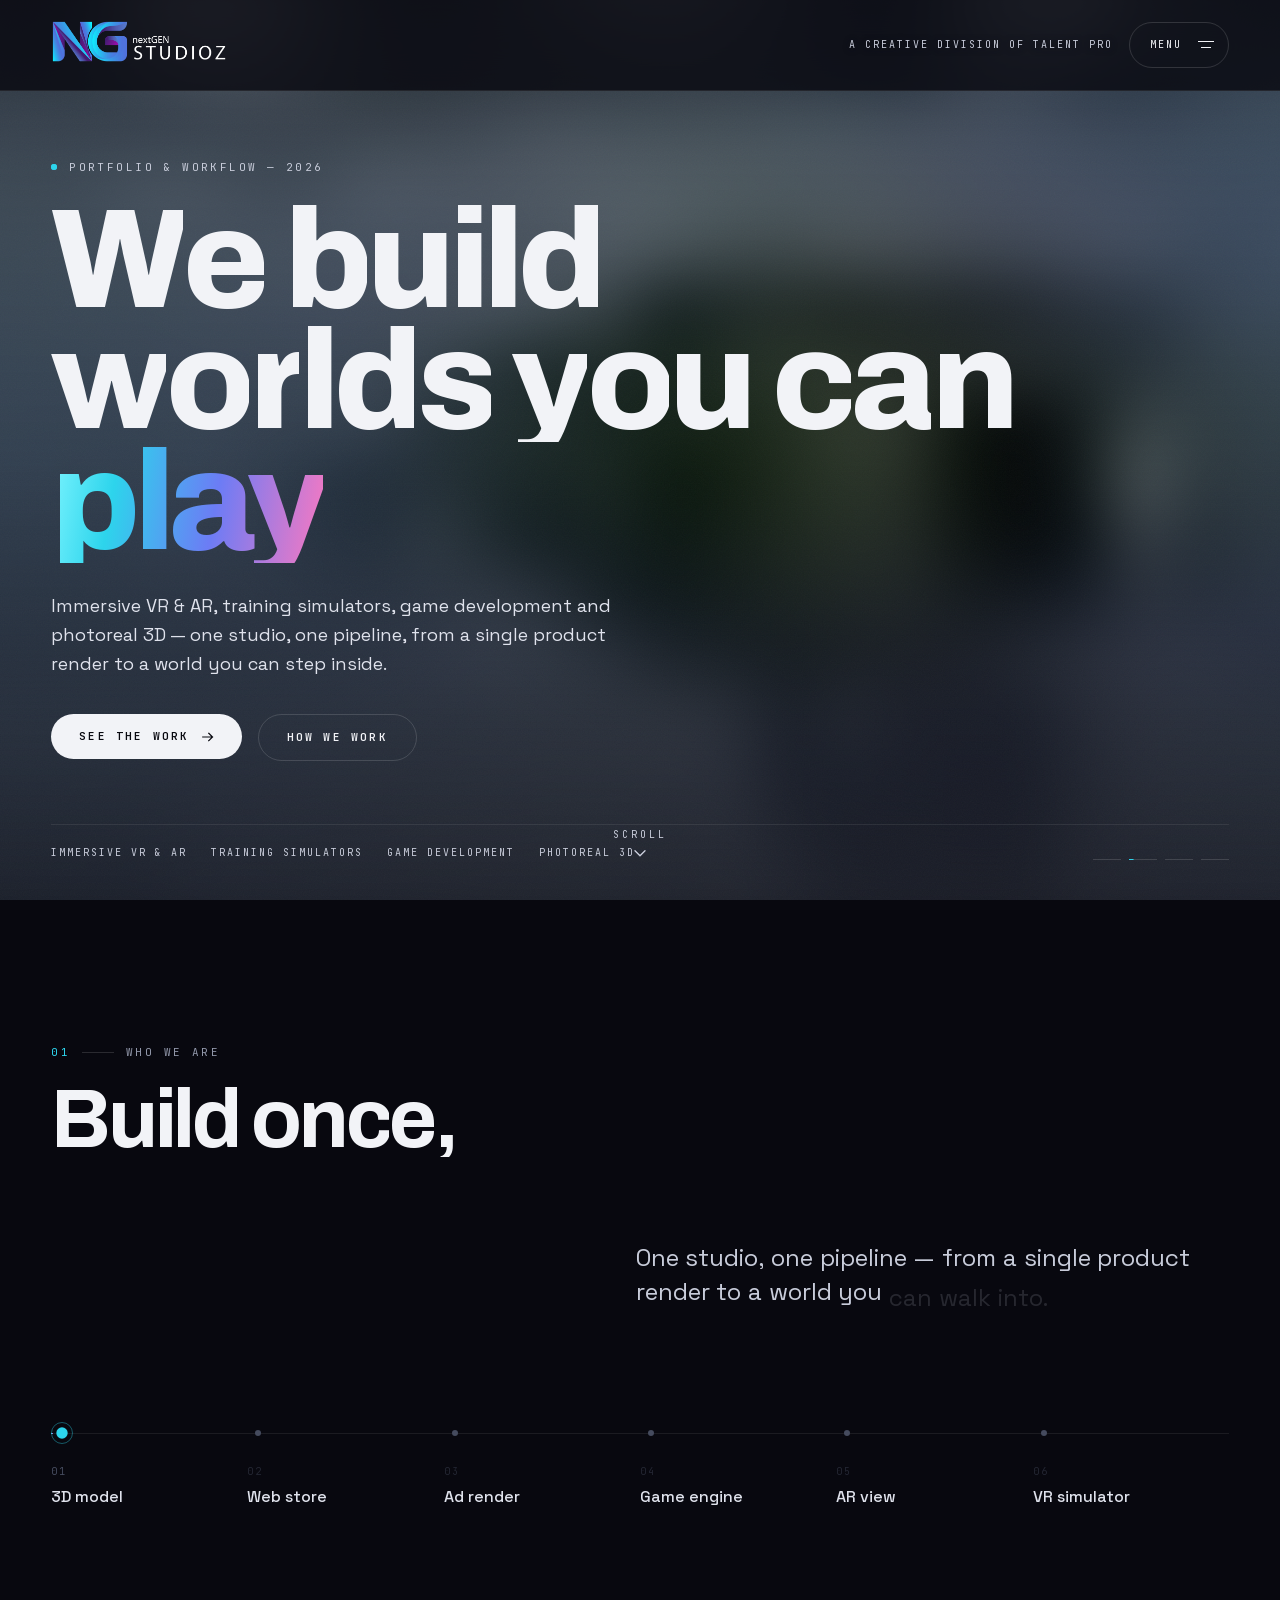
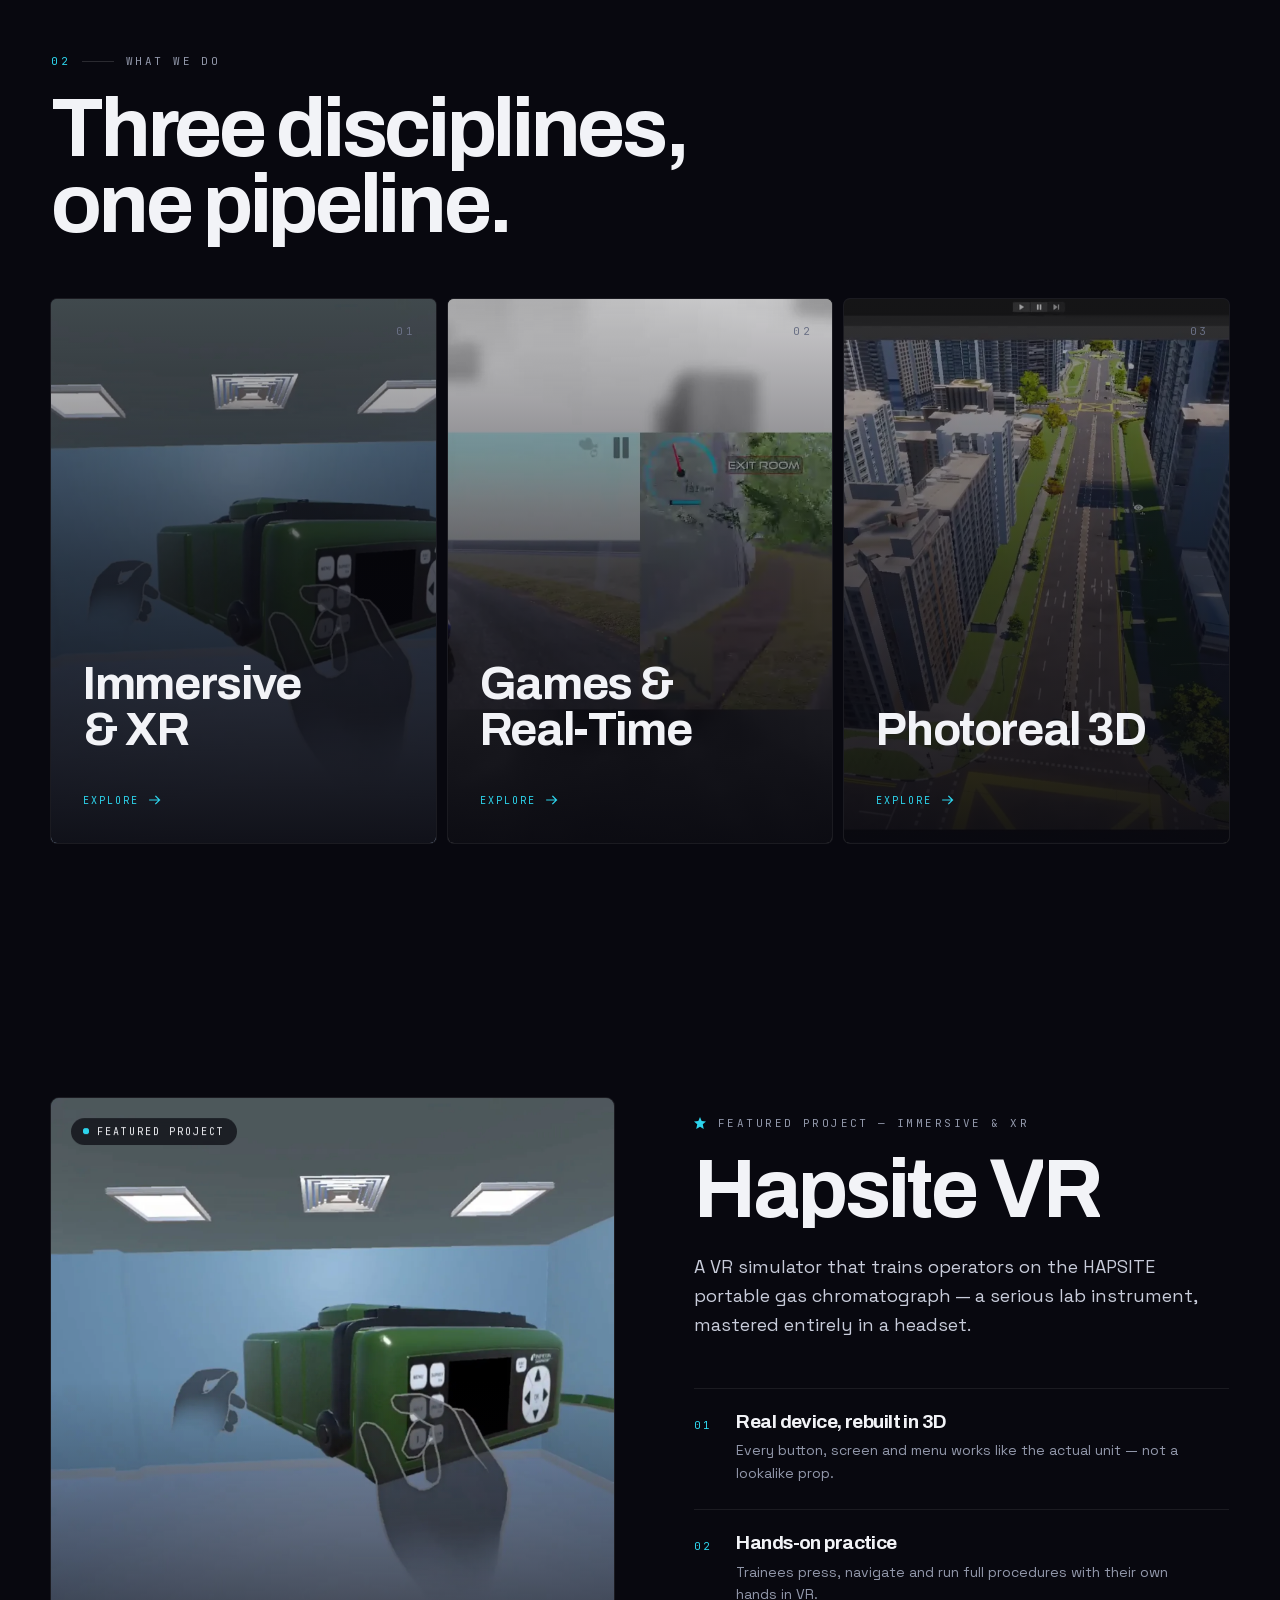
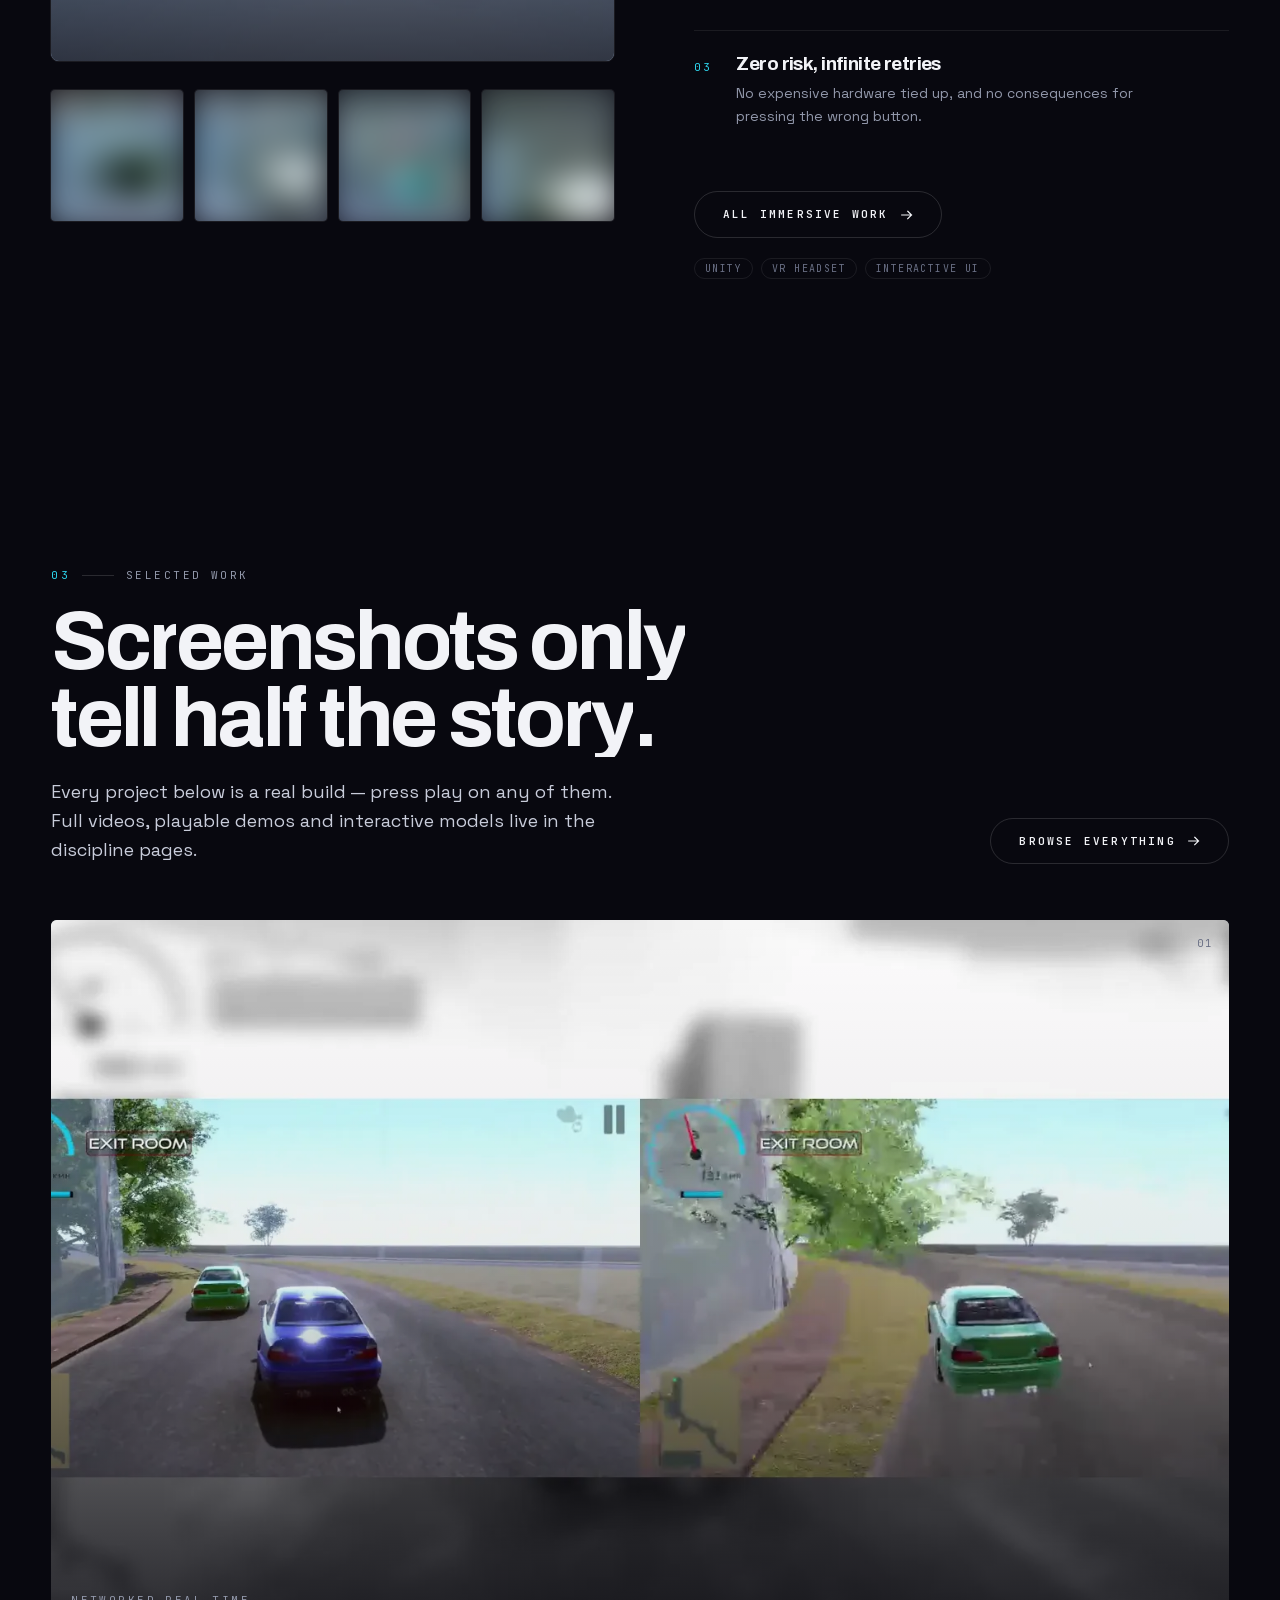
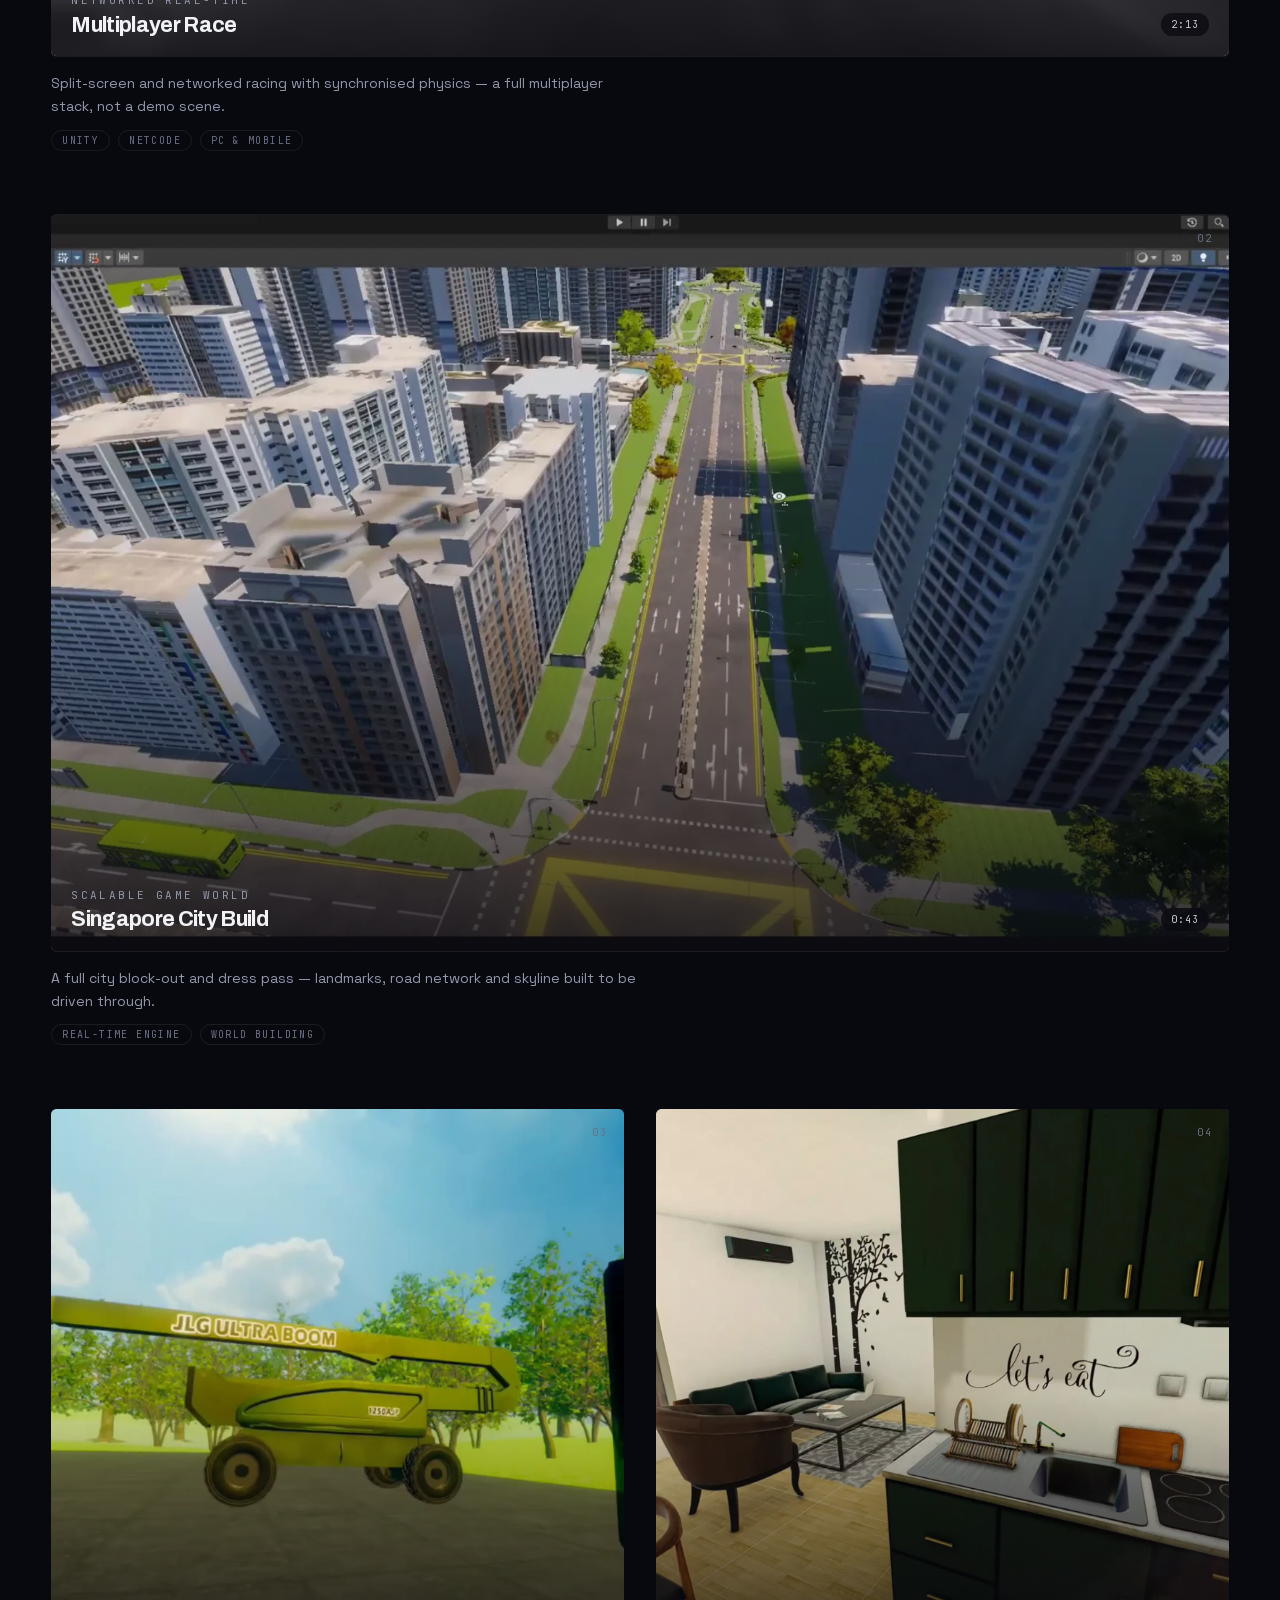
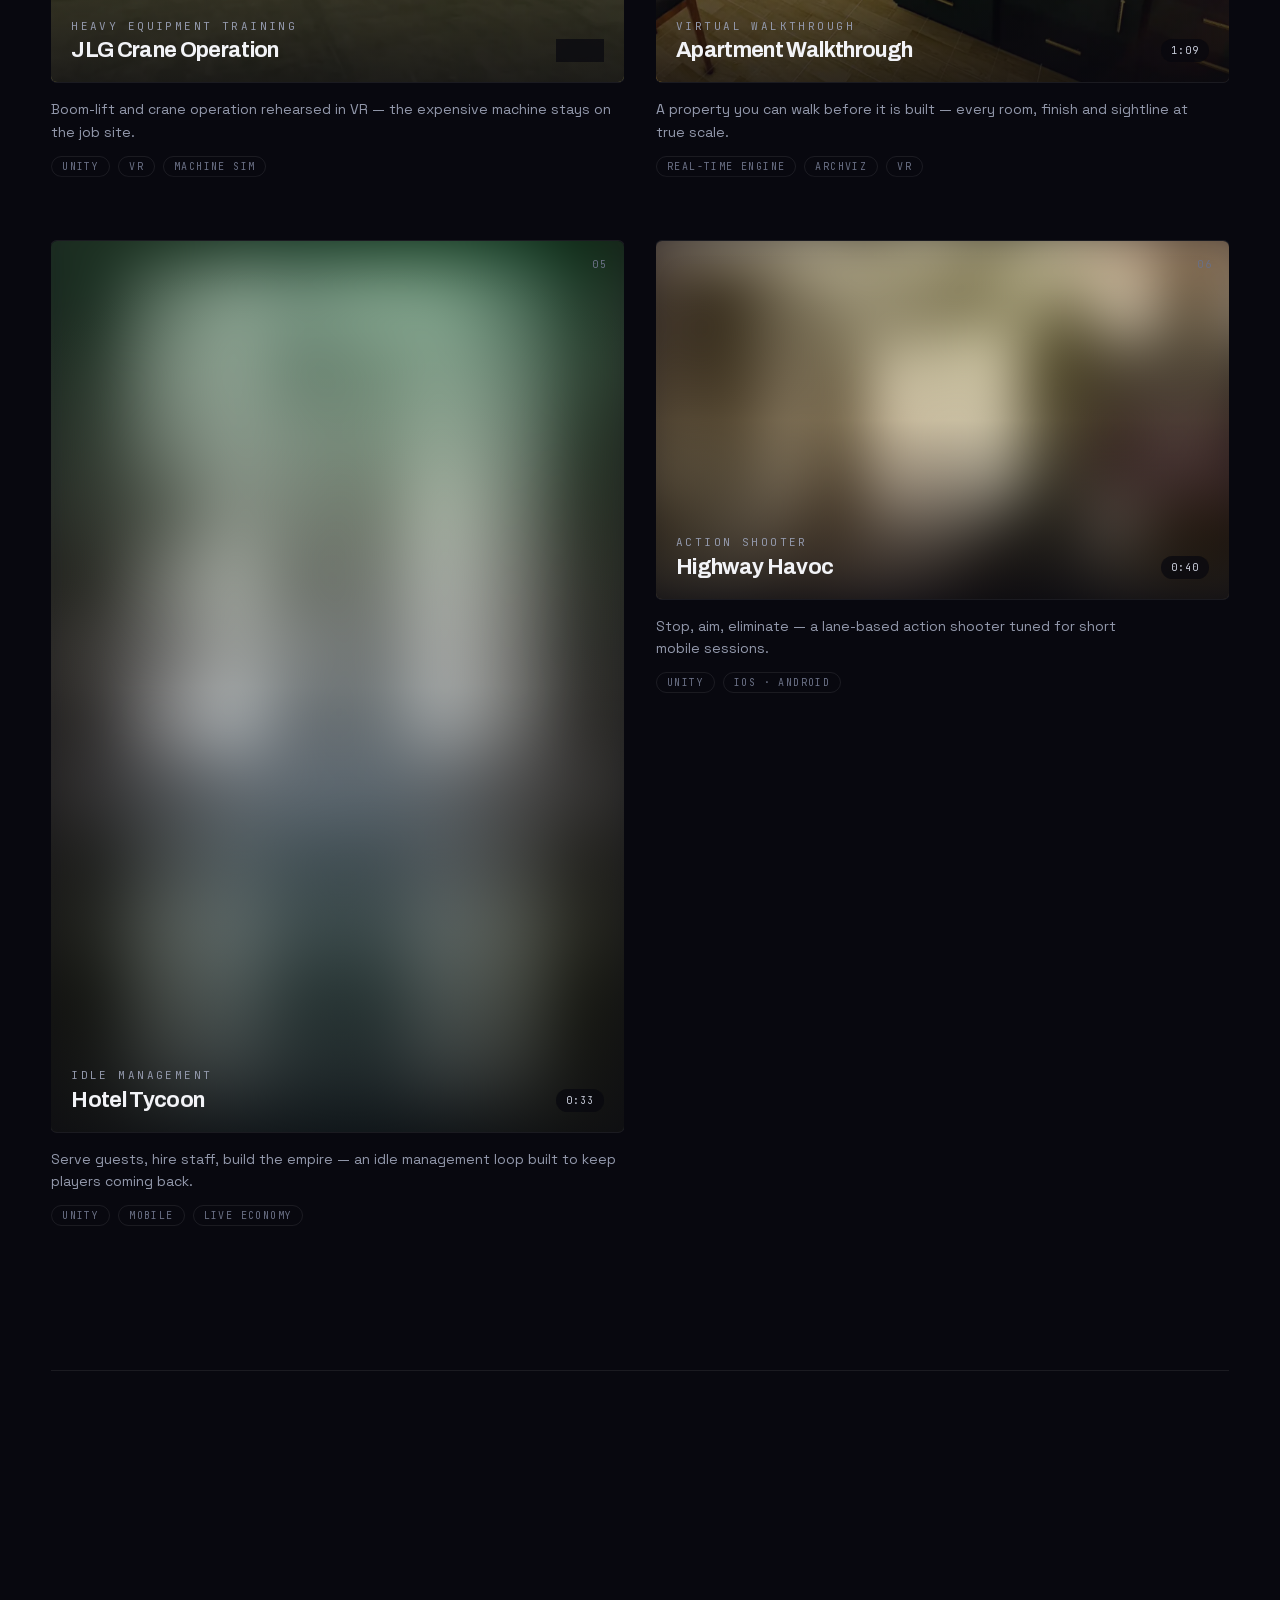
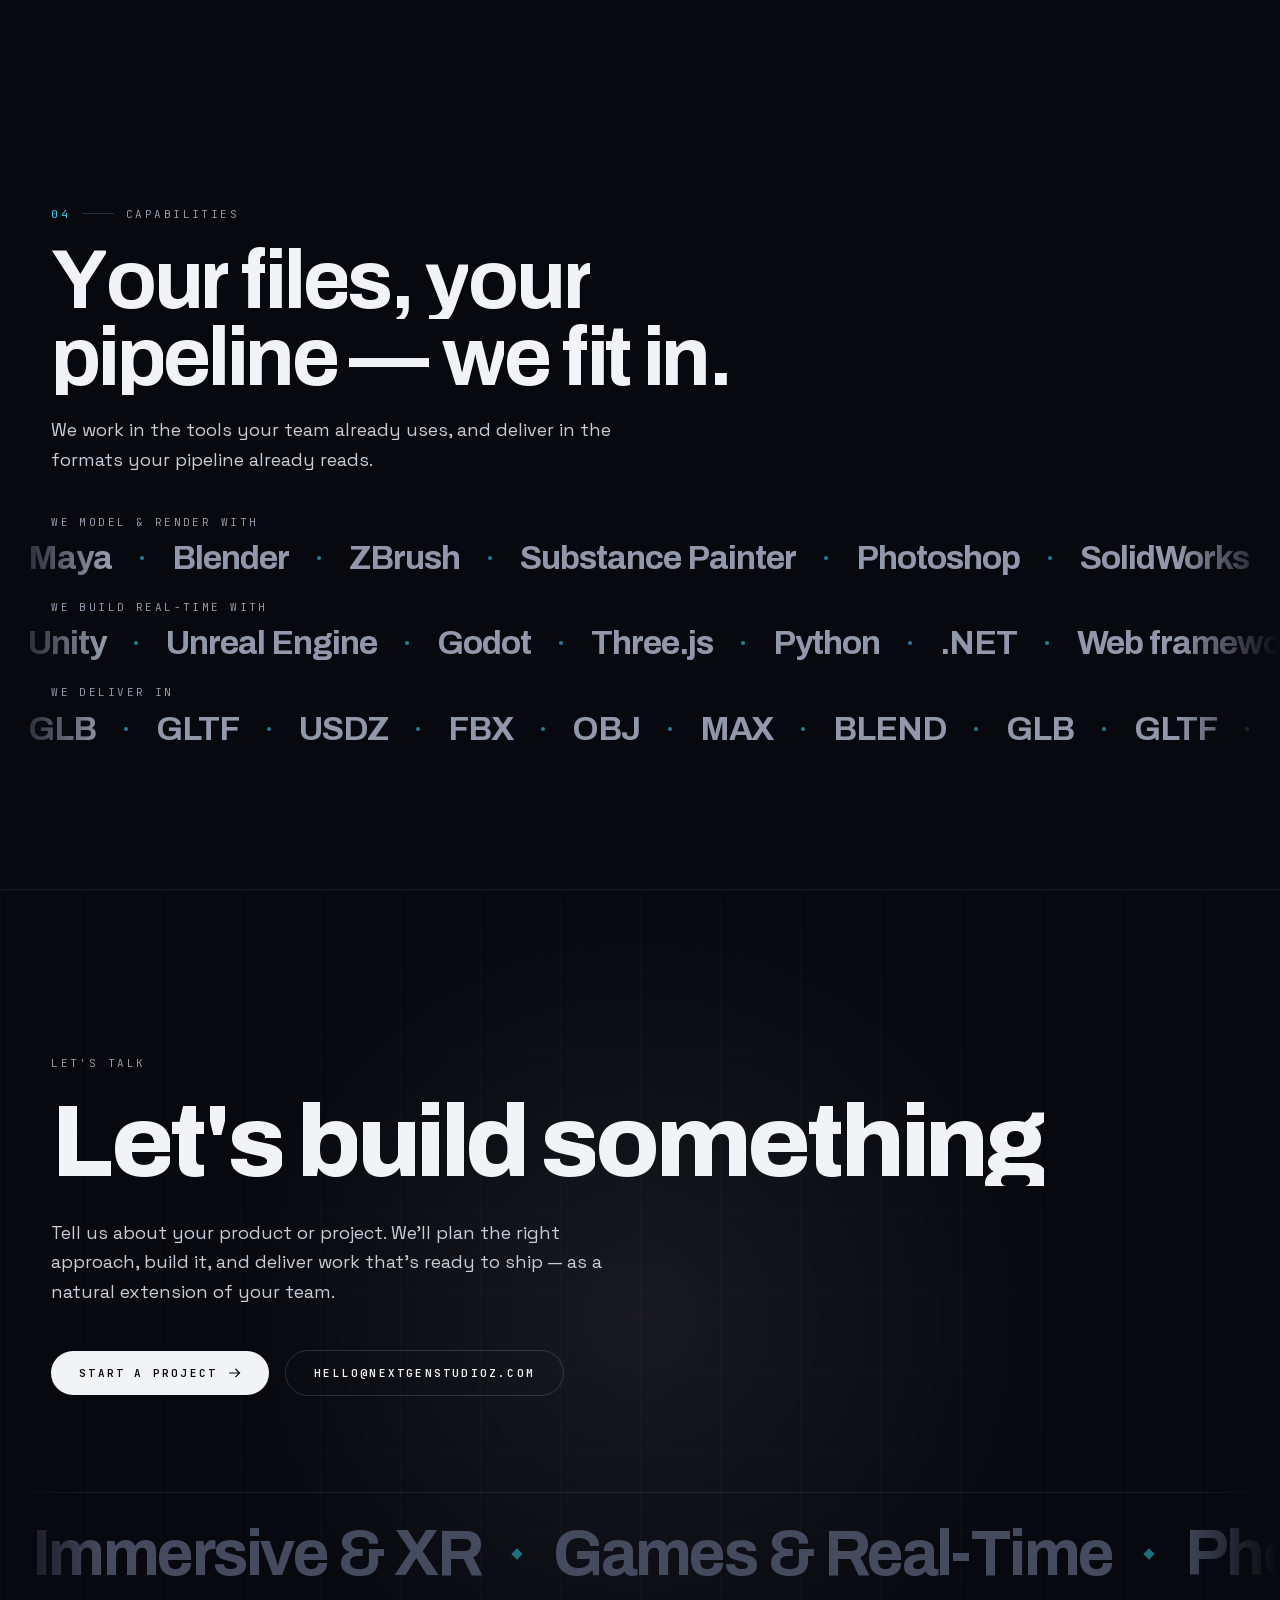
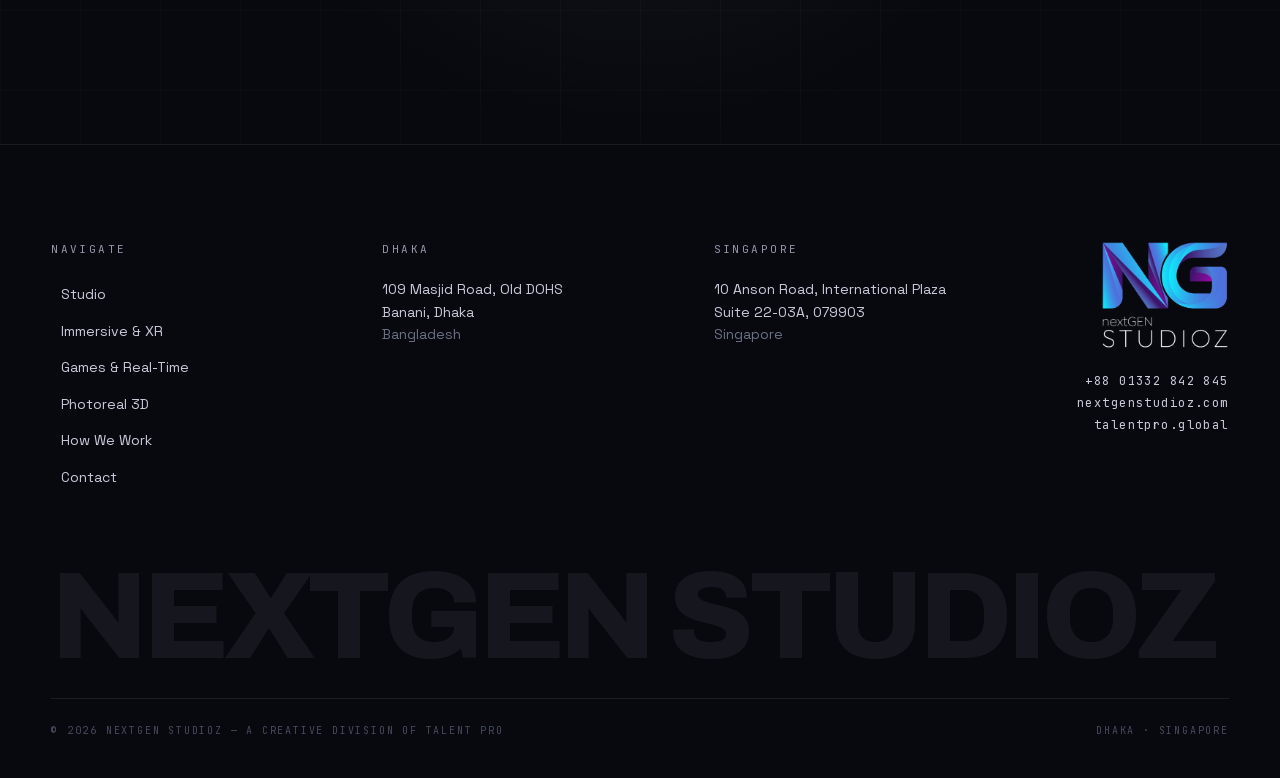
==== commit 8868e403: "Switch to custom domain" ====
--- a/index.html
+++ b/index.html
@@ -1 +1 @@
-<!DOCTYPE html><html lang="en" class="archivo_70e2381f-module__LdYG7q__variable space_grotesk_138bd6dc-module__-yFhkq__variable jetbrains_mono_4eb6c4a7-module__YC5qjq__variable antialiased"><head><meta charSet="utf-8"/><meta name="viewport" content="width=device-width, initial-scale=1"/><link rel="preload" href="/NGS-Portfolio-Demo/_next/static/media/051742360c26797e-s.p.1bkzbscqrt8rl.woff2" as="font" crossorigin="" type="font/woff2"/><link rel="preload" href="/NGS-Portfolio-Demo/_next/static/media/0c89a48fa5027cee-s.p.2cyn07wtgehh0.woff2" as="font" crossorigin="" type="font/woff2"/><link rel="preload" href="/NGS-Portfolio-Demo/_next/static/media/75affa71d1e2f6a7-s.p.17-aodiw50953.woff2" as="font" crossorigin="" type="font/woff2"/><link rel="preload" as="image" href="/NGS-Portfolio-Demo/media/logo/logo-horizontal.webp" fetchPriority="high"/><link rel="stylesheet" href="/NGS-Portfolio-Demo/_next/static/chunks/33rrb3hv-7uyx.css" data-precedence="next"/><link rel="preload" as="script" fetchPriority="low" href="/NGS-Portfolio-Demo/_next/static/chunks/1u5zan5bs9a7v.js"/><script src="/NGS-Portfolio-Demo/_next/static/chunks/3ids9v7re91z2.js" async=""></script><script src="/NGS-Portfolio-Demo/_next/static/chunks/3wya1fhxq1tky.js" async=""></script><script src="/NGS-Portfolio-Demo/_next/static/chunks/turbopack-1k4b2oe8mycji.js" async=""></script><script src="/NGS-Portfolio-Demo/_next/static/chunks/1-_jfrter5m_a.js" async="" crossorigin=""></script><script src="/NGS-Portfolio-Demo/_next/static/chunks/2oms0i2e3c99r.js" async="" crossorigin=""></script><script src="/NGS-Portfolio-Demo/_next/static/chunks/43voo6egrb2h9.js" async="" crossorigin=""></script><script src="/NGS-Portfolio-Demo/_next/static/chunks/1spq-_skj1frt.js" async="" crossorigin=""></script><meta name="theme-color" content="#08080f"/><meta name="color-scheme" content="dark"/><title>NextGen Studioz — Immersive XR, Games &amp; Photoreal 3D</title><meta name="description" content="One studio, one pipeline — from a single product render to a world you can walk into."/><meta property="og:title" content="NextGen Studioz — We build worlds you can walk into"/><meta property="og:description" content="One studio, one pipeline — from a single product render to a world you can walk into."/><meta property="og:site_name" content="NextGen Studioz"/><meta property="og:type" content="website"/><meta name="twitter:card" content="summary_large_image"/><meta name="twitter:title" content="NextGen Studioz — We build worlds you can walk into"/><meta name="twitter:description" content="One studio, one pipeline — from a single product render to a world you can walk into."/><link rel="icon" href="/NGS-Portfolio-Demo/icon.png?icon.3l4h07lm99590.png" sizes="512x512" type="image/png"/><link rel="apple-touch-icon" href="/NGS-Portfolio-Demo/apple-icon.png?apple-icon.37r2aryn9d860.png" sizes="180x180" type="image/png"/><meta name="next-size-adjust" content=""/><script src="/NGS-Portfolio-Demo/_next/static/chunks/0cz1d0mv5g_q7.js" noModule=""></script></head><body class="min-h-svh"><div hidden=""><!--$--><!--/$--></div><a href="#main" class="sr-only focus:not-sr-only focus:fixed focus:left-4 focus:top-4 focus:z-[99] focus:rounded-full focus:bg-bone focus:px-5 focus:py-2.5 focus:font-mono focus:text-xs focus:uppercase focus:tracking-widest focus:text-ink">Skip to content</a><header class="fixed inset-x-0 top-0 z-[80]"><div class="relative flex items-center justify-between gap-6 border-b px-gutter transition-all duration-500 border-line bg-ink/80 backdrop-blur-xl py-5"><a class="shrink-0" aria-label="NextGen Studioz — home" href="/NGS-Portfolio-Demo/"><span class="inline-block" style="transform:none"><img src="/NGS-Portfolio-Demo/media/logo/logo-horizontal.webp" alt="NextGen Studioz" width="1400" height="339" loading="eager" fetchPriority="high" decoding="async" class="block h-auto object-contain transition-all duration-500 w-[11rem]"/></span></a><div class="flex items-center gap-4"><span class="hidden font-mono text-[10px] uppercase tracking-[0.2em] text-ash drop-shadow-[0_1px_3px_rgba(8,8,15,0.9)] lg:block">A creative division of Talent Pro</span><span class="inline-block" style="transform:none"><button type="button" aria-expanded="false" aria-label="Open menu" class="group relative z-[86] flex items-center gap-3 rounded-full border border-line-2 py-2.5 pl-5 pr-2.5 transition-colors duration-300 hover:border-cyan/60"><span class="font-mono text-[10px] uppercase tracking-[0.2em] text-bone">Menu</span><span class="relative grid h-6 w-6 place-items-center"><span class="absolute h-px w-4 bg-bone"></span><span class="absolute h-px w-4 bg-bone"></span></span></button></span></div></div><div aria-hidden="true" class="brand-sweep h-px origin-left" style="transform:scaleX(0)"></div></header><main id="main"><div class="relative overflow-hidden h-[100svh] min-h-[40rem]"><div class="absolute inset-0" style="padding:0rem"><div class="relative h-full w-full overflow-hidden bg-ink-2" style="border-radius:0px"><div class="absolute inset-0" style="transform:none"><div class="absolute inset-0" style="opacity:1;transform:none"><div class="relative h-full w-full overflow-hidden"><div aria-hidden="true" class="absolute inset-0 scale-110 bg-cover bg-center blur-xl" style="background-image:url([data-uri])"></div><img src="/NGS-Portfolio-Demo/media/poster/singapore-city.webp" alt="" aria-hidden="true" loading="lazy" decoding="async" class="absolute inset-0 h-full w-full object-cover transition-opacity duration-500 opacity-100"/></div></div></div><div class="absolute inset-0 bg-gradient-to-t from-ink via-ink/68 to-ink/55" style="opacity:0.82"></div><div class="noise absolute inset-0"></div></div></div><div class="relative z-10 flex h-full flex-col px-gutter pb-8 pt-28 md:pb-10 md:pt-32"><div class="flex flex-1 flex-col justify-center"><div class="mb-6 flex items-center gap-3" style="opacity:0;transform:translateY(30px)"><span class="relative flex h-1.5 w-1.5"><span class="absolute inset-0 rounded-full bg-cyan"></span><span class="absolute inset-0 animate-ping rounded-full bg-cyan"></span></span><span class="eyebrow !text-ash">Portfolio &amp; Workflow — 2026</span></div><h1 class="display-hero max-w-[22ch]"><span class="inline-block" aria-label="We build worlds you can"><span aria-hidden="true" class="inline-block whitespace-nowrap"><span class="inline-block overflow-hidden align-bottom" style="perspective:600px"><span class="inline-block" style="opacity:0;transform:translateY(110%) rotateX(-78deg)">W</span></span><span class="inline-block overflow-hidden align-bottom" style="perspective:600px"><span class="inline-block" style="opacity:0;transform:translateY(110%) rotateX(-78deg)">e</span></span><span class="inline-block"> </span></span><span aria-hidden="true" class="inline-block whitespace-nowrap"><span class="inline-block overflow-hidden align-bottom" style="perspective:600px"><span class="inline-block" style="opacity:0;transform:translateY(110%) rotateX(-78deg)">b</span></span><span class="inline-block overflow-hidden align-bottom" style="perspective:600px"><span class="inline-block" style="opacity:0;transform:translateY(110%) rotateX(-78deg)">u</span></span><span class="inline-block overflow-hidden align-bottom" style="perspective:600px"><span class="inline-block" style="opacity:0;transform:translateY(110%) rotateX(-78deg)">i</span></span><span class="inline-block overflow-hidden align-bottom" style="perspective:600px"><span class="inline-block" style="opacity:0;transform:translateY(110%) rotateX(-78deg)">l</span></span><span class="inline-block overflow-hidden align-bottom" style="perspective:600px"><span class="inline-block" style="opacity:0;transform:translateY(110%) rotateX(-78deg)">d</span></span><span class="inline-block"> </span></span><span aria-hidden="true" class="inline-block whitespace-nowrap"><span class="inline-block overflow-hidden align-bottom" style="perspective:600px"><span class="inline-block" style="opacity:0;transform:translateY(110%) rotateX(-78deg)">w</span></span><span class="inline-block overflow-hidden align-bottom" style="perspective:600px"><span class="inline-block" style="opacity:0;transform:translateY(110%) rotateX(-78deg)">o</span></span><span class="inline-block overflow-hidden align-bottom" style="perspective:600px"><span class="inline-block" style="opacity:0;transform:translateY(110%) rotateX(-78deg)">r</span></span><span class="inline-block overflow-hidden align-bottom" style="perspective:600px"><span class="inline-block" style="opacity:0;transform:translateY(110%) rotateX(-78deg)">l</span></span><span class="inline-block overflow-hidden align-bottom" style="perspective:600px"><span class="inline-block" style="opacity:0;transform:translateY(110%) rotateX(-78deg)">d</span></span><span class="inline-block overflow-hidden align-bottom" style="perspective:600px"><span class="inline-block" style="opacity:0;transform:translateY(110%) rotateX(-78deg)">s</span></span><span class="inline-block"> </span></span><span aria-hidden="true" class="inline-block whitespace-nowrap"><span class="inline-block overflow-hidden align-bottom" style="perspective:600px"><span class="inline-block" style="opacity:0;transform:translateY(110%) rotateX(-78deg)">y</span></span><span class="inline-block overflow-hidden align-bottom" style="perspective:600px"><span class="inline-block" style="opacity:0;transform:translateY(110%) rotateX(-78deg)">o</span></span><span class="inline-block overflow-hidden align-bottom" style="perspective:600px"><span class="inline-block" style="opacity:0;transform:translateY(110%) rotateX(-78deg)">u</span></span><span class="inline-block"> </span></span><span aria-hidden="true" class="inline-block whitespace-nowrap"><span class="inline-block overflow-hidden align-bottom" style="perspective:600px"><span class="inline-block" style="opacity:0;transform:translateY(110%) rotateX(-78deg)">c</span></span><span class="inline-block overflow-hidden align-bottom" style="perspective:600px"><span class="inline-block" style="opacity:0;transform:translateY(110%) rotateX(-78deg)">a</span></span><span class="inline-block overflow-hidden align-bottom" style="perspective:600px"><span class="inline-block" style="opacity:0;transform:translateY(110%) rotateX(-78deg)">n</span></span></span></span> <span class="relative inline-block overflow-hidden align-bottom"><span class="brand-text inline-block" style="opacity:1;transform:none">walk into</span></span></h1><div class="" style="opacity:0;transform:translateY(30px)"><p class="mt-7 max-w-xl text-base leading-relaxed text-bone-2 md:text-lg">Immersive VR &amp; AR, training simulators, game development and photoreal 3D — one studio, one pipeline, from a single product render to a world you can step inside.</p></div><div class="mt-9"><div class="flex flex-wrap gap-4"><span class="inline-block" style="transform:none"><a class="group relative inline-flex items-center gap-3 overflow-hidden rounded-full px-7 py-3.5 font-mono text-[11px] font-semibold uppercase tracking-[0.2em] transition-colors duration-300 bg-bone text-ink hover:text-ink" href="/NGS-Portfolio-Demo/immersive/"><span aria-hidden="true" class="brand-sweep absolute inset-0 origin-bottom scale-y-0 transition-transform duration-500 ease-[cubic-bezier(0.16,1,0.3,1)] group-hover:scale-y-100 opacity-90"></span><span class="relative z-10 flex items-center gap-3">See the work<svg viewBox="0 0 16 16" fill="none" aria-hidden="true" class="h-3 w-3 transition-transform duration-300 group-hover:translate-x-1"><path d="M1 8h13M9 3l5 5-5 5" stroke="currentColor" stroke-width="1.6" stroke-linecap="square"></path></svg></span></a></span><span class="inline-block" style="transform:none"><a class="group relative inline-flex items-center gap-3 overflow-hidden rounded-full px-7 py-3.5 font-mono text-[11px] font-semibold uppercase tracking-[0.2em] transition-colors duration-300 border border-line-2 text-bone hover:text-ink" href="/NGS-Portfolio-Demo/workflow/"><span aria-hidden="true" class="brand-sweep absolute inset-0 origin-bottom scale-y-0 transition-transform duration-500 ease-[cubic-bezier(0.16,1,0.3,1)] group-hover:scale-y-100"></span><span class="relative z-10 flex items-center gap-3">How we work</span></a></span></div></div></div><div class="mt-8 flex shrink-0 flex-wrap items-end justify-between gap-6 border-t border-line pt-5"><ul class="flex flex-wrap gap-x-6 gap-y-2"><li class="font-mono text-[10px] uppercase tracking-[0.2em] text-ash" style="opacity:0;transform:translateY(10px)">Immersive VR &amp; AR</li><li class="font-mono text-[10px] uppercase tracking-[0.2em] text-ash" style="opacity:0;transform:translateY(10px)">Training simulators</li><li class="font-mono text-[10px] uppercase tracking-[0.2em] text-ash" style="opacity:0;transform:translateY(10px)">Game development</li><li class="font-mono text-[10px] uppercase tracking-[0.2em] text-ash" style="opacity:0;transform:translateY(10px)">Photoreal 3D</li></ul><div class="flex items-center gap-2" aria-hidden="true"><span class="h-px w-7 overflow-hidden bg-line-2"><span class="block h-px bg-cyan" style="transform:scaleX(0);transform-origin:0% 50% 0"></span></span><span class="h-px w-7 overflow-hidden bg-line-2"></span><span class="h-px w-7 overflow-hidden bg-line-2"></span><span class="h-px w-7 overflow-hidden bg-line-2"></span></div></div><div aria-hidden="true" class="pointer-events-none absolute inset-x-0 bottom-8 z-10 hidden justify-center md:flex md:bottom-10" style="opacity:1"><div class="flex flex-col items-center gap-2 text-ash"><span class="font-mono text-[10px] uppercase tracking-[0.3em]">Scroll</span><svg width="12" height="16" viewBox="0 0 12 16" fill="none" aria-hidden="true"><path d="M1 1L6 6L11 1" stroke="currentColor" stroke-width="1.4" stroke-linecap="round" stroke-linejoin="round"></path></svg></div></div></div></div><section class="relative py-24 md:py-36"><div class="shell"><div class="grid gap-12 lg:grid-cols-[minmax(0,0.85fr)_minmax(0,1fr)] lg:gap-20"><div><div class="mb-5 flex items-center gap-3" style="opacity:0;transform:translateY(30px)"><span class="font-mono text-[11px] tracking-[0.22em] text-cyan">01</span><span class="h-px w-8 bg-line-2"></span><span class="eyebrow">Who we are</span></div><h2 class="display-xl"><span class="inline-block" aria-label="Build once,"><span aria-hidden="true" class="inline-block whitespace-nowrap"><span class="inline-block overflow-hidden align-bottom" style="perspective:600px"><span class="inline-block" style="opacity:0;transform:translateY(110%) rotateX(-78deg)">B</span></span><span class="inline-block overflow-hidden align-bottom" style="perspective:600px"><span class="inline-block" style="opacity:0;transform:translateY(110%) rotateX(-78deg)">u</span></span><span class="inline-block overflow-hidden align-bottom" style="perspective:600px"><span class="inline-block" style="opacity:0;transform:translateY(110%) rotateX(-78deg)">i</span></span><span class="inline-block overflow-hidden align-bottom" style="perspective:600px"><span class="inline-block" style="opacity:0;transform:translateY(110%) rotateX(-78deg)">l</span></span><span class="inline-block overflow-hidden align-bottom" style="perspective:600px"><span class="inline-block" style="opacity:0;transform:translateY(110%) rotateX(-78deg)">d</span></span><span class="inline-block"> </span></span><span aria-hidden="true" class="inline-block whitespace-nowrap"><span class="inline-block overflow-hidden align-bottom" style="perspective:600px"><span class="inline-block" style="opacity:0;transform:translateY(110%) rotateX(-78deg)">o</span></span><span class="inline-block overflow-hidden align-bottom" style="perspective:600px"><span class="inline-block" style="opacity:0;transform:translateY(110%) rotateX(-78deg)">n</span></span><span class="inline-block overflow-hidden align-bottom" style="perspective:600px"><span class="inline-block" style="opacity:0;transform:translateY(110%) rotateX(-78deg)">c</span></span><span class="inline-block overflow-hidden align-bottom" style="perspective:600px"><span class="inline-block" style="opacity:0;transform:translateY(110%) rotateX(-78deg)">e</span></span><span class="inline-block overflow-hidden align-bottom" style="perspective:600px"><span class="inline-block" style="opacity:0;transform:translateY(110%) rotateX(-78deg)">,</span></span></span></span><br/><span class="brand-text"><span class="inline-block" aria-label="use everywhere."><span aria-hidden="true" class="inline-block whitespace-nowrap"><span class="inline-block overflow-hidden align-bottom" style="perspective:600px"><span class="inline-block" style="opacity:0;transform:translateY(110%) rotateX(-78deg)">u</span></span><span class="inline-block overflow-hidden align-bottom" style="perspective:600px"><span class="inline-block" style="opacity:0;transform:translateY(110%) rotateX(-78deg)">s</span></span><span class="inline-block overflow-hidden align-bottom" style="perspective:600px"><span class="inline-block" style="opacity:0;transform:translateY(110%) rotateX(-78deg)">e</span></span><span class="inline-block"> </span></span><span aria-hidden="true" class="inline-block whitespace-nowrap"><span class="inline-block overflow-hidden align-bottom" style="perspective:600px"><span class="inline-block" style="opacity:0;transform:translateY(110%) rotateX(-78deg)">e</span></span><span class="inline-block overflow-hidden align-bottom" style="perspective:600px"><span class="inline-block" style="opacity:0;transform:translateY(110%) rotateX(-78deg)">v</span></span><span class="inline-block overflow-hidden align-bottom" style="perspective:600px"><span class="inline-block" style="opacity:0;transform:translateY(110%) rotateX(-78deg)">e</span></span><span class="inline-block overflow-hidden align-bottom" style="perspective:600px"><span class="inline-block" style="opacity:0;transform:translateY(110%) rotateX(-78deg)">r</span></span><span class="inline-block overflow-hidden align-bottom" style="perspective:600px"><span class="inline-block" style="opacity:0;transform:translateY(110%) rotateX(-78deg)">y</span></span><span class="inline-block overflow-hidden align-bottom" style="perspective:600px"><span class="inline-block" style="opacity:0;transform:translateY(110%) rotateX(-78deg)">w</span></span><span class="inline-block overflow-hidden align-bottom" style="perspective:600px"><span class="inline-block" style="opacity:0;transform:translateY(110%) rotateX(-78deg)">h</span></span><span class="inline-block overflow-hidden align-bottom" style="perspective:600px"><span class="inline-block" style="opacity:0;transform:translateY(110%) rotateX(-78deg)">e</span></span><span class="inline-block overflow-hidden align-bottom" style="perspective:600px"><span class="inline-block" style="opacity:0;transform:translateY(110%) rotateX(-78deg)">r</span></span><span class="inline-block overflow-hidden align-bottom" style="perspective:600px"><span class="inline-block" style="opacity:0;transform:translateY(110%) rotateX(-78deg)">e</span></span><span class="inline-block overflow-hidden align-bottom" style="perspective:600px"><span class="inline-block" style="opacity:0;transform:translateY(110%) rotateX(-78deg)">.</span></span></span></span></span></h2></div><div class="flex flex-col justify-end"><p class="flex flex-wrap text-lg leading-relaxed text-ash md:text-2xl md:leading-[1.45]"><span class="mr-[0.28em] inline-block"><span class="inline-block" style="opacity:0.16;transform:translateY(6px)">One</span></span><span class="mr-[0.28em] inline-block"><span class="inline-block" style="opacity:0.16;transform:translateY(6px)">studio,</span></span><span class="mr-[0.28em] inline-block"><span class="inline-block" style="opacity:0.16;transform:translateY(6px)">one</span></span><span class="mr-[0.28em] inline-block"><span class="inline-block" style="opacity:0.16;transform:translateY(6px)">pipeline</span></span><span class="mr-[0.28em] inline-block"><span class="inline-block" style="opacity:0.16;transform:translateY(6px)">—</span></span><span class="mr-[0.28em] inline-block"><span class="inline-block" style="opacity:0.16;transform:translateY(6px)">from</span></span><span class="mr-[0.28em] inline-block"><span class="inline-block" style="opacity:0.16;transform:translateY(6px)">a</span></span><span class="mr-[0.28em] inline-block"><span class="inline-block" style="opacity:0.16;transform:translateY(6px)">single</span></span><span class="mr-[0.28em] inline-block"><span class="inline-block" style="opacity:0.16;transform:translateY(6px)">product</span></span><span class="mr-[0.28em] inline-block"><span class="inline-block" style="opacity:0.16;transform:translateY(6px)">render</span></span><span class="mr-[0.28em] inline-block"><span class="inline-block" style="opacity:0.16;transform:translateY(6px)">to</span></span><span class="mr-[0.28em] inline-block"><span class="inline-block" style="opacity:0.16;transform:translateY(6px)">a</span></span><span class="mr-[0.28em] inline-block"><span class="inline-block" style="opacity:0.16;transform:translateY(6px)">world</span></span><span class="mr-[0.28em] inline-block"><span class="inline-block" style="opacity:0.16;transform:translateY(6px)">you</span></span><span class="mr-[0.28em] inline-block"><span class="inline-block" style="opacity:0.16;transform:translateY(6px)">can</span></span><span class="mr-[0.28em] inline-block"><span class="inline-block" style="opacity:0.16;transform:translateY(6px)">walk</span></span><span class="mr-[0.28em] inline-block"><span class="inline-block" style="opacity:0.16;transform:translateY(6px)">into.</span></span></p></div></div><div class="relative mt-20 md:mt-28"><div aria-hidden="true" class="absolute bottom-2 left-[0.6875rem] top-2 w-px bg-line lg:hidden"></div><div aria-hidden="true" class="brand-sweep absolute left-[0.6875rem] top-2 w-px lg:hidden" style="height:0%"></div><div aria-hidden="true" class="absolute left-0 right-0 top-[0.6875rem] hidden h-px bg-line lg:block"></div><div aria-hidden="true" class="brand-sweep absolute left-0 top-[0.6875rem] hidden h-px lg:block" style="width:0%"></div><ol class="flex flex-col gap-y-8 lg:grid lg:grid-cols-6 lg:gap-y-10"><li class="relative flex items-center gap-4 pb-8 last:pb-0 lg:flex-col lg:items-start lg:gap-0 lg:pb-0 lg:pr-4"><span class="relative grid h-[1.375rem] w-[1.375rem] shrink-0 place-items-center lg:mb-5"><span class="absolute h-1.5 w-1.5 rounded-full bg-ash-4"></span><span class="absolute h-1.5 w-1.5 rounded-full bg-cyan" style="opacity:1;transform:scale(1.9)"></span><span class="absolute inset-0 rounded-full border border-cyan/40" style="opacity:1"></span></span><span class="flex items-baseline gap-2 lg:flex-col lg:items-start lg:gap-0"><span class="font-mono text-[10px] tracking-[0.2em] text-ash-4" style="opacity:1">01</span><span class="text-sm font-medium text-bone-2 lg:mt-1.5 md:text-base" style="opacity:0;transform:translateY(12px)">3D model</span></span></li><li class="relative flex items-center gap-4 pb-8 last:pb-0 lg:flex-col lg:items-start lg:gap-0 lg:pb-0 lg:pr-4"><span class="relative grid h-[1.375rem] w-[1.375rem] shrink-0 place-items-center lg:mb-5"><span class="absolute h-1.5 w-1.5 rounded-full bg-ash-4"></span><span class="absolute h-1.5 w-1.5 rounded-full bg-cyan" style="opacity:0;transform:none"></span><span class="absolute inset-0 rounded-full border border-cyan/40" style="opacity:0"></span></span><span class="flex items-baseline gap-2 lg:flex-col lg:items-start lg:gap-0"><span class="font-mono text-[10px] tracking-[0.2em] text-ash-4" style="opacity:0.45">02</span><span class="text-sm font-medium text-bone-2 lg:mt-1.5 md:text-base" style="opacity:0;transform:translateY(12px)">Web store</span></span></li><li class="relative flex items-center gap-4 pb-8 last:pb-0 lg:flex-col lg:items-start lg:gap-0 lg:pb-0 lg:pr-4"><span class="relative grid h-[1.375rem] w-[1.375rem] shrink-0 place-items-center lg:mb-5"><span class="absolute h-1.5 w-1.5 rounded-full bg-ash-4"></span><span class="absolute h-1.5 w-1.5 rounded-full bg-cyan" style="opacity:0;transform:none"></span><span class="absolute inset-0 rounded-full border border-cyan/40" style="opacity:0"></span></span><span class="flex items-baseline gap-2 lg:flex-col lg:items-start lg:gap-0"><span class="font-mono text-[10px] tracking-[0.2em] text-ash-4" style="opacity:0.45">03</span><span class="text-sm font-medium text-bone-2 lg:mt-1.5 md:text-base" style="opacity:0;transform:translateY(12px)">Ad render</span></span></li><li class="relative flex items-center gap-4 pb-8 last:pb-0 lg:flex-col lg:items-start lg:gap-0 lg:pb-0 lg:pr-4"><span class="relative grid h-[1.375rem] w-[1.375rem] shrink-0 place-items-center lg:mb-5"><span class="absolute h-1.5 w-1.5 rounded-full bg-ash-4"></span><span class="absolute h-1.5 w-1.5 rounded-full bg-cyan" style="opacity:0;transform:none"></span><span class="absolute inset-0 rounded-full border border-cyan/40" style="opacity:0"></span></span><span class="flex items-baseline gap-2 lg:flex-col lg:items-start lg:gap-0"><span class="font-mono text-[10px] tracking-[0.2em] text-ash-4" style="opacity:0.45">04</span><span class="text-sm font-medium text-bone-2 lg:mt-1.5 md:text-base" style="opacity:0;transform:translateY(12px)">Game engine</span></span></li><li class="relative flex items-center gap-4 pb-8 last:pb-0 lg:flex-col lg:items-start lg:gap-0 lg:pb-0 lg:pr-4"><span class="relative grid h-[1.375rem] w-[1.375rem] shrink-0 place-items-center lg:mb-5"><span class="absolute h-1.5 w-1.5 rounded-full bg-ash-4"></span><span class="absolute h-1.5 w-1.5 rounded-full bg-cyan" style="opacity:0;transform:none"></span><span class="absolute inset-0 rounded-full border border-cyan/40" style="opacity:0"></span></span><span class="flex items-baseline gap-2 lg:flex-col lg:items-start lg:gap-0"><span class="font-mono text-[10px] tracking-[0.2em] text-ash-4" style="opacity:0.45">05</span><span class="text-sm font-medium text-bone-2 lg:mt-1.5 md:text-base" style="opacity:0;transform:translateY(12px)">AR view</span></span></li><li class="relative flex items-center gap-4 pb-8 last:pb-0 lg:flex-col lg:items-start lg:gap-0 lg:pb-0 lg:pr-4"><span class="relative grid h-[1.375rem] w-[1.375rem] shrink-0 place-items-center lg:mb-5"><span class="absolute h-1.5 w-1.5 rounded-full bg-ash-4"></span><span class="absolute h-1.5 w-1.5 rounded-full bg-cyan" style="opacity:0;transform:none"></span><span class="absolute inset-0 rounded-full border border-cyan/40" style="opacity:0"></span></span><span class="flex items-baseline gap-2 lg:flex-col lg:items-start lg:gap-0"><span class="font-mono text-[10px] tracking-[0.2em] text-ash-4" style="opacity:0.45">06</span><span class="text-sm font-medium text-bone-2 lg:mt-1.5 md:text-base" style="opacity:0;transform:translateY(12px)">VR simulator</span></span></li></ol></div></div></section><section class="relative pb-24 md:pb-32"><div class="shell"><div class="mb-14 flex flex-col gap-6 md:flex-row md:items-end md:justify-between"><div class="" style="opacity:0;transform:translateY(30px)"><div class="flex items-center gap-3"><span class="font-mono text-[11px] tracking-[0.22em] text-cyan">02</span><span class="h-px w-8 bg-line-2"></span><span class="eyebrow">What we do</span></div><h2 class="display-xl mt-5 max-w-[18ch]">Three disciplines, one pipeline.</h2></div></div><div class="flex flex-col gap-6 lg:h-[34rem] lg:flex-row lg:gap-3"><div class="relative min-w-0 flex-1"><a class="group relative flex h-[22rem] w-full flex-col justify-end overflow-hidden rounded-md ring-1 ring-line transition-[box-shadow] duration-500 hover:ring-line-2 lg:h-full" href="/NGS-Portfolio-Demo/immersive/"><div class="absolute inset-0"><div class="relative h-full w-full overflow-hidden"><div aria-hidden="true" class="absolute inset-0 scale-110 bg-cover bg-center blur-xl" style="background-image:url([data-uri])"></div><img src="/NGS-Portfolio-Demo/media/poster/hapsite-vr.webp" alt="" aria-hidden="true" loading="lazy" decoding="async" class="absolute inset-0 h-full w-full object-cover transition-opacity duration-500 opacity-100"/></div></div><div class="absolute inset-0 bg-gradient-to-t from-ink via-ink/70 to-ink/20"></div><span aria-hidden="true" class="absolute right-5 top-6 font-mono text-[11px] tracking-[0.24em] text-ash-3">01</span><div class="relative p-6 md:p-8"><h3 class="display-lg mb-4 max-w-[14ch]">Immersive &amp; XR</h3><div class="overflow-hidden transition-[max-height,opacity] duration-[650ms] ease-[cubic-bezier(0.16,1,0.3,1)] max-h-[22rem] opacity-100 lg:max-h-0 lg:opacity-0 lg:group-hover:max-h-[22rem] lg:group-hover:opacity-100"><p class="max-w-sm text-sm leading-relaxed text-ash">VR training simulators, AR product views and virtual walkthroughs. Practice anything, anywhere — safely.</p><ul class="mt-5 flex flex-wrap gap-x-2 gap-y-1.5"><li class="rounded-full border border-line-2 px-2.5 py-0.5 font-mono text-[10px] uppercase tracking-[0.14em] text-ash-2">VR training simulators</li><li class="rounded-full border border-line-2 px-2.5 py-0.5 font-mono text-[10px] uppercase tracking-[0.14em] text-ash-2">AR product experiences</li><li class="rounded-full border border-line-2 px-2.5 py-0.5 font-mono text-[10px] uppercase tracking-[0.14em] text-ash-2">Virtual walkthroughs</li><li class="rounded-full border border-line-2 px-2.5 py-0.5 font-mono text-[10px] uppercase tracking-[0.14em] text-ash-2">Multiplayer XR spaces</li></ul></div><span class="mt-6 inline-flex items-center gap-2.5 font-mono text-[10px] uppercase tracking-[0.2em] text-cyan">Explore<svg viewBox="0 0 16 16" fill="none" aria-hidden="true" class="h-3 w-3 transition-transform duration-300 group-hover:translate-x-1"><path d="M1 8h13M9 3l5 5-5 5" stroke="currentColor" stroke-width="1.6" stroke-linecap="square"></path></svg></span></div><span aria-hidden="true" class="brand-sweep absolute inset-x-0 bottom-0 h-0.5 origin-left scale-x-0 transition-transform duration-[650ms] ease-[cubic-bezier(0.16,1,0.3,1)] group-hover:scale-x-100"></span></a></div><div class="relative min-w-0 flex-1"><a class="group relative flex h-[22rem] w-full flex-col justify-end overflow-hidden rounded-md ring-1 ring-line transition-[box-shadow] duration-500 hover:ring-line-2 lg:h-full" href="/NGS-Portfolio-Demo/games/"><div class="absolute inset-0"><div class="relative h-full w-full overflow-hidden"><div aria-hidden="true" class="absolute inset-0 scale-110 bg-cover bg-center blur-xl" style="background-image:url([data-uri])"></div><img src="/NGS-Portfolio-Demo/media/poster/multiplayer-race.webp" alt="" aria-hidden="true" loading="lazy" decoding="async" class="absolute inset-0 h-full w-full object-cover transition-opacity duration-500 opacity-100"/></div></div><div class="absolute inset-0 bg-gradient-to-t from-ink via-ink/70 to-ink/20"></div><span aria-hidden="true" class="absolute right-5 top-6 font-mono text-[11px] tracking-[0.24em] text-ash-3">02</span><div class="relative p-6 md:p-8"><h3 class="display-lg mb-4 max-w-[14ch]">Games &amp; Real-Time</h3><div class="overflow-hidden transition-[max-height,opacity] duration-[650ms] ease-[cubic-bezier(0.16,1,0.3,1)] max-h-[22rem] opacity-100 lg:max-h-0 lg:opacity-0 lg:group-hover:max-h-[22rem] lg:group-hover:opacity-100"><p class="max-w-sm text-sm leading-relaxed text-ash">Playable builds for mobile and PC — from casual mini games to multiplayer worlds. We build the assets and we ship the game.</p><ul class="mt-5 flex flex-wrap gap-x-2 gap-y-1.5"><li class="rounded-full border border-line-2 px-2.5 py-0.5 font-mono text-[10px] uppercase tracking-[0.14em] text-ash-2">Mobile &amp; kids games</li><li class="rounded-full border border-line-2 px-2.5 py-0.5 font-mono text-[10px] uppercase tracking-[0.14em] text-ash-2">Multiplayer worlds</li><li class="rounded-full border border-line-2 px-2.5 py-0.5 font-mono text-[10px] uppercase tracking-[0.14em] text-ash-2">Game-ready assets</li><li class="rounded-full border border-line-2 px-2.5 py-0.5 font-mono text-[10px] uppercase tracking-[0.14em] text-ash-2">Scalable world building</li></ul></div><span class="mt-6 inline-flex items-center gap-2.5 font-mono text-[10px] uppercase tracking-[0.2em] text-cyan">Explore<svg viewBox="0 0 16 16" fill="none" aria-hidden="true" class="h-3 w-3 transition-transform duration-300 group-hover:translate-x-1"><path d="M1 8h13M9 3l5 5-5 5" stroke="currentColor" stroke-width="1.6" stroke-linecap="square"></path></svg></span></div><span aria-hidden="true" class="brand-sweep absolute inset-x-0 bottom-0 h-0.5 origin-left scale-x-0 transition-transform duration-[650ms] ease-[cubic-bezier(0.16,1,0.3,1)] group-hover:scale-x-100"></span></a></div><div class="relative min-w-0 flex-1"><a class="group relative flex h-[22rem] w-full flex-col justify-end overflow-hidden rounded-md ring-1 ring-line transition-[box-shadow] duration-500 hover:ring-line-2 lg:h-full" href="/NGS-Portfolio-Demo/visualization/"><div class="absolute inset-0"><div class="relative h-full w-full overflow-hidden"><div aria-hidden="true" class="absolute inset-0 scale-110 bg-cover bg-center blur-xl" style="background-image:url([data-uri])"></div><img src="/NGS-Portfolio-Demo/media/poster/singapore-city.webp" alt="" aria-hidden="true" loading="lazy" decoding="async" class="absolute inset-0 h-full w-full object-cover transition-opacity duration-500 opacity-100"/></div></div><div class="absolute inset-0 bg-gradient-to-t from-ink via-ink/70 to-ink/20"></div><span aria-hidden="true" class="absolute right-5 top-6 font-mono text-[11px] tracking-[0.24em] text-ash-3">03</span><div class="relative p-6 md:p-8"><h3 class="display-lg mb-4 max-w-[14ch]">Photoreal 3D</h3><div class="overflow-hidden transition-[max-height,opacity] duration-[650ms] ease-[cubic-bezier(0.16,1,0.3,1)] max-h-[22rem] opacity-100 lg:max-h-0 lg:opacity-0 lg:group-hover:max-h-[22rem] lg:group-hover:opacity-100"><p class="max-w-sm text-sm leading-relaxed text-ash">Photoreal products, spaces and machines — rendered before they exist in the real world.</p><ul class="mt-5 flex flex-wrap gap-x-2 gap-y-1.5"><li class="rounded-full border border-line-2 px-2.5 py-0.5 font-mono text-[10px] uppercase tracking-[0.14em] text-ash-2">Product visualization</li><li class="rounded-full border border-line-2 px-2.5 py-0.5 font-mono text-[10px] uppercase tracking-[0.14em] text-ash-2">Architecture &amp; interiors</li><li class="rounded-full border border-line-2 px-2.5 py-0.5 font-mono text-[10px] uppercase tracking-[0.14em] text-ash-2">Industrial &amp; hard-surface</li><li class="rounded-full border border-line-2 px-2.5 py-0.5 font-mono text-[10px] uppercase tracking-[0.14em] text-ash-2">Exhibition spaces</li></ul></div><span class="mt-6 inline-flex items-center gap-2.5 font-mono text-[10px] uppercase tracking-[0.2em] text-cyan">Explore<svg viewBox="0 0 16 16" fill="none" aria-hidden="true" class="h-3 w-3 transition-transform duration-300 group-hover:translate-x-1"><path d="M1 8h13M9 3l5 5-5 5" stroke="currentColor" stroke-width="1.6" stroke-linecap="square"></path></svg></span></div><span aria-hidden="true" class="brand-sweep absolute inset-x-0 bottom-0 h-0.5 origin-left scale-x-0 transition-transform duration-[650ms] ease-[cubic-bezier(0.16,1,0.3,1)] group-hover:scale-x-100"></span></a></div></div></div></section><section class="relative py-24 md:py-36"><div class="shell"><div class="grid gap-14 lg:grid-cols-[minmax(0,1fr)_minmax(0,0.95fr)] lg:gap-20"><div class="lg:sticky lg:top-28 lg:self-start"><div style="transform:translateY(-3%)"><button type="button" data-cursor="play" data-cursor-label="PLAY" aria-label="Play Hapsite VR" class="group relative block aspect-square w-full overflow-hidden rounded-lg bg-ink-2 ring-1 ring-line"><div class="relative h-full w-full overflow-hidden"><div aria-hidden="true" class="absolute inset-0 scale-110 bg-cover bg-center blur-xl" style="background-image:url([data-uri])"></div><img src="/NGS-Portfolio-Demo/media/poster/hapsite-vr.webp" alt="" aria-hidden="true" loading="lazy" decoding="async" class="absolute inset-0 h-full w-full object-cover transition-opacity duration-500 opacity-100"/></div><span class="absolute inset-0 bg-gradient-to-t from-ink/70 via-transparent to-transparent"></span><span class="absolute left-5 top-5 flex items-center gap-2 rounded-full bg-ink/70 px-3 py-1.5 backdrop-blur"><span class="relative flex h-1.5 w-1.5"><span class="absolute inset-0 rounded-full bg-cyan"></span><span class="absolute inset-0 animate-ping rounded-full bg-cyan"></span></span><span class="font-mono text-[10px] uppercase tracking-[0.2em] text-bone">Featured project</span></span></button></div><div class="mt-3 grid grid-cols-4 gap-3"><div class="" style="opacity:0;transform:scale(0.93)"><button type="button" data-cursor="drag" data-cursor-label="VIEW" class="group relative block aspect-square w-full overflow-hidden rounded-sm bg-ink-2 ring-1 ring-line" aria-label="Open still: Device overview"><div aria-hidden="true" class="absolute inset-0 scale-110 bg-cover bg-center blur-lg" style="background-image:url([data-uri])"></div><img src="/NGS-Portfolio-Demo/media/image/hapsite-shot-1-sm.webp" alt="" loading="lazy" decoding="async" class="absolute inset-0 h-full w-full object-cover opacity-70 transition-all duration-500 group-hover:scale-105 group-hover:opacity-100"/><span class="absolute inset-x-0 bottom-0 translate-y-full bg-ink/85 px-1.5 py-1 text-center font-mono text-[8px] uppercase leading-tight tracking-[0.1em] text-ash backdrop-blur transition-transform duration-300 ease-[cubic-bezier(0.16,1,0.3,1)] group-hover:translate-y-0">Device overview</span></button></div><div class="" style="opacity:0;transform:scale(0.93)"><button type="button" data-cursor="drag" data-cursor-label="VIEW" class="group relative block aspect-square w-full overflow-hidden rounded-sm bg-ink-2 ring-1 ring-line" aria-label="Open still: Hands-on interaction"><div aria-hidden="true" class="absolute inset-0 scale-110 bg-cover bg-center blur-lg" style="background-image:url([data-uri])"></div><img src="/NGS-Portfolio-Demo/media/image/hapsite-shot-2-sm.webp" alt="" loading="lazy" decoding="async" class="absolute inset-0 h-full w-full object-cover opacity-70 transition-all duration-500 group-hover:scale-105 group-hover:opacity-100"/><span class="absolute inset-x-0 bottom-0 translate-y-full bg-ink/85 px-1.5 py-1 text-center font-mono text-[8px] uppercase leading-tight tracking-[0.1em] text-ash backdrop-blur transition-transform duration-300 ease-[cubic-bezier(0.16,1,0.3,1)] group-hover:translate-y-0">Hands-on interaction</span></button></div><div class="" style="opacity:0;transform:scale(0.93)"><button type="button" data-cursor="drag" data-cursor-label="VIEW" class="group relative block aspect-square w-full overflow-hidden rounded-sm bg-ink-2 ring-1 ring-line" aria-label="Open still: Live instrument screens"><div aria-hidden="true" class="absolute inset-0 scale-110 bg-cover bg-center blur-lg" style="background-image:url([data-uri])"></div><img src="/NGS-Portfolio-Demo/media/image/hapsite-shot-3-sm.webp" alt="" loading="lazy" decoding="async" class="absolute inset-0 h-full w-full object-cover opacity-70 transition-all duration-500 group-hover:scale-105 group-hover:opacity-100"/><span class="absolute inset-x-0 bottom-0 translate-y-full bg-ink/85 px-1.5 py-1 text-center font-mono text-[8px] uppercase leading-tight tracking-[0.1em] text-ash backdrop-blur transition-transform duration-300 ease-[cubic-bezier(0.16,1,0.3,1)] group-hover:translate-y-0">Live instrument screens</span></button></div><div class="" style="opacity:0;transform:scale(0.93)"><button type="button" data-cursor="drag" data-cursor-label="VIEW" class="group relative block aspect-square w-full overflow-hidden rounded-sm bg-ink-2 ring-1 ring-line" aria-label="Open still: Guided procedures"><div aria-hidden="true" class="absolute inset-0 scale-110 bg-cover bg-center blur-lg" style="background-image:url([data-uri])"></div><img src="/NGS-Portfolio-Demo/media/image/hapsite-shot-4-sm.webp" alt="" loading="lazy" decoding="async" class="absolute inset-0 h-full w-full object-cover opacity-70 transition-all duration-500 group-hover:scale-105 group-hover:opacity-100"/><span class="absolute inset-x-0 bottom-0 translate-y-full bg-ink/85 px-1.5 py-1 text-center font-mono text-[8px] uppercase leading-tight tracking-[0.1em] text-ash backdrop-blur transition-transform duration-300 ease-[cubic-bezier(0.16,1,0.3,1)] group-hover:translate-y-0">Guided procedures</span></button></div></div></div><div class="flex flex-col justify-center"><div class="mb-5 flex items-center gap-3" style="opacity:0;transform:translateY(30px)"><svg viewBox="0 0 16 16" class="h-3 w-3 text-cyan" aria-hidden="true" fill="currentColor"><path d="M8 0l2.2 5.3L16 6l-4.3 3.7L13 16 8 12.9 3 16l1.3-6.3L0 6l5.8-.7z"></path></svg><span class="eyebrow">Featured project — Immersive &amp; XR</span></div><h2 class="display-xl"><span class="inline-block" aria-label="Hapsite VR"><span aria-hidden="true" class="inline-block whitespace-nowrap"><span class="inline-block overflow-hidden align-bottom" style="perspective:600px"><span class="inline-block" style="opacity:0;transform:translateY(110%) rotateX(-78deg)">H</span></span><span class="inline-block overflow-hidden align-bottom" style="perspective:600px"><span class="inline-block" style="opacity:0;transform:translateY(110%) rotateX(-78deg)">a</span></span><span class="inline-block overflow-hidden align-bottom" style="perspective:600px"><span class="inline-block" style="opacity:0;transform:translateY(110%) rotateX(-78deg)">p</span></span><span class="inline-block overflow-hidden align-bottom" style="perspective:600px"><span class="inline-block" style="opacity:0;transform:translateY(110%) rotateX(-78deg)">s</span></span><span class="inline-block overflow-hidden align-bottom" style="perspective:600px"><span class="inline-block" style="opacity:0;transform:translateY(110%) rotateX(-78deg)">i</span></span><span class="inline-block overflow-hidden align-bottom" style="perspective:600px"><span class="inline-block" style="opacity:0;transform:translateY(110%) rotateX(-78deg)">t</span></span><span class="inline-block overflow-hidden align-bottom" style="perspective:600px"><span class="inline-block" style="opacity:0;transform:translateY(110%) rotateX(-78deg)">e</span></span><span class="inline-block"> </span></span><span aria-hidden="true" class="inline-block whitespace-nowrap"><span class="inline-block overflow-hidden align-bottom" style="perspective:600px"><span class="inline-block" style="opacity:0;transform:translateY(110%) rotateX(-78deg)">V</span></span><span class="inline-block overflow-hidden align-bottom" style="perspective:600px"><span class="inline-block" style="opacity:0;transform:translateY(110%) rotateX(-78deg)">R</span></span></span></span></h2><div class="" style="opacity:0;transform:translateY(30px)"><p class="mt-6 max-w-xl text-base leading-relaxed text-ash md:text-lg">A VR simulator that trains operators on the HAPSITE portable gas chromatograph — a serious lab instrument, mastered entirely in a headset.</p></div><div class="mt-12 flex flex-col"><div class="group border-t border-line py-6" style="opacity:0;transform:translateY(30px)"><div class="flex gap-6"><span class="mt-1 font-mono text-[11px] tracking-[0.2em] text-cyan">01</span><div><h3 class="display-lg text-[clamp(1.05rem,1.5vw,1.35rem)]">Real device, rebuilt in 3D</h3><p class="mt-2 max-w-md text-sm leading-relaxed text-ash-2">Every button, screen and menu works like the actual unit — not a lookalike prop.</p></div></div></div><div class="group border-t border-line py-6" style="opacity:0;transform:translateY(30px)"><div class="flex gap-6"><span class="mt-1 font-mono text-[11px] tracking-[0.2em] text-cyan">02</span><div><h3 class="display-lg text-[clamp(1.05rem,1.5vw,1.35rem)]">Hands-on practice</h3><p class="mt-2 max-w-md text-sm leading-relaxed text-ash-2">Trainees press, navigate and run full procedures with their own hands in VR.</p></div></div></div><div class="group border-t border-line py-6" style="opacity:0;transform:translateY(30px)"><div class="flex gap-6"><span class="mt-1 font-mono text-[11px] tracking-[0.2em] text-cyan">03</span><div><h3 class="display-lg text-[clamp(1.05rem,1.5vw,1.35rem)]">Zero risk, infinite retries</h3><p class="mt-2 max-w-md text-sm leading-relaxed text-ash-2">No expensive hardware tied up, and no consequences for pressing the wrong button.</p></div></div></div></div><div class="mt-10 flex flex-wrap items-center gap-5" style="opacity:0;transform:translateY(30px)"><span class="inline-block" style="transform:none"><a class="group relative inline-flex items-center gap-3 overflow-hidden rounded-full px-7 py-3.5 font-mono text-[11px] font-semibold uppercase tracking-[0.2em] transition-colors duration-300 border border-line-2 text-bone hover:text-ink" href="/NGS-Portfolio-Demo/immersive/"><span aria-hidden="true" class="brand-sweep absolute inset-0 origin-bottom scale-y-0 transition-transform duration-500 ease-[cubic-bezier(0.16,1,0.3,1)] group-hover:scale-y-100"></span><span class="relative z-10 flex items-center gap-3">All immersive work<svg viewBox="0 0 16 16" fill="none" aria-hidden="true" class="h-3 w-3 transition-transform duration-300 group-hover:translate-x-1"><path d="M1 8h13M9 3l5 5-5 5" stroke="currentColor" stroke-width="1.6" stroke-linecap="square"></path></svg></span></a></span><ul class="flex flex-wrap gap-x-2 gap-y-1.5"><li class="rounded-full border border-line px-2.5 py-0.5 font-mono text-[10px] uppercase tracking-[0.14em] text-ash-3">Unity</li><li class="rounded-full border border-line px-2.5 py-0.5 font-mono text-[10px] uppercase tracking-[0.14em] text-ash-3">VR headset</li><li class="rounded-full border border-line px-2.5 py-0.5 font-mono text-[10px] uppercase tracking-[0.14em] text-ash-3">Interactive UI</li></ul></div></div></div></div></section><section class="relative py-24 md:py-36"><div class="shell"><div class="flex flex-col gap-6 md:flex-row md:items-end md:justify-between mb-14"><div class="max-w-3xl"><div class="mb-5 flex items-center gap-3" style="opacity:0;transform:translateY(30px)"><span class="font-mono text-[11px] tracking-[0.22em] text-cyan">03</span><span class="h-px w-8 bg-line-2"></span><span class="eyebrow">Selected work</span></div><h2 class="display-xl"><span class="inline-block" aria-label="Screenshots only tell half the story."><span aria-hidden="true" class="inline-block whitespace-nowrap"><span class="inline-block overflow-hidden align-bottom" style="perspective:600px"><span class="inline-block" style="opacity:0;transform:translateY(110%) rotateX(-78deg)">S</span></span><span class="inline-block overflow-hidden align-bottom" style="perspective:600px"><span class="inline-block" style="opacity:0;transform:translateY(110%) rotateX(-78deg)">c</span></span><span class="inline-block overflow-hidden align-bottom" style="perspective:600px"><span class="inline-block" style="opacity:0;transform:translateY(110%) rotateX(-78deg)">r</span></span><span class="inline-block overflow-hidden align-bottom" style="perspective:600px"><span class="inline-block" style="opacity:0;transform:translateY(110%) rotateX(-78deg)">e</span></span><span class="inline-block overflow-hidden align-bottom" style="perspective:600px"><span class="inline-block" style="opacity:0;transform:translateY(110%) rotateX(-78deg)">e</span></span><span class="inline-block overflow-hidden align-bottom" style="perspective:600px"><span class="inline-block" style="opacity:0;transform:translateY(110%) rotateX(-78deg)">n</span></span><span class="inline-block overflow-hidden align-bottom" style="perspective:600px"><span class="inline-block" style="opacity:0;transform:translateY(110%) rotateX(-78deg)">s</span></span><span class="inline-block overflow-hidden align-bottom" style="perspective:600px"><span class="inline-block" style="opacity:0;transform:translateY(110%) rotateX(-78deg)">h</span></span><span class="inline-block overflow-hidden align-bottom" style="perspective:600px"><span class="inline-block" style="opacity:0;transform:translateY(110%) rotateX(-78deg)">o</span></span><span class="inline-block overflow-hidden align-bottom" style="perspective:600px"><span class="inline-block" style="opacity:0;transform:translateY(110%) rotateX(-78deg)">t</span></span><span class="inline-block overflow-hidden align-bottom" style="perspective:600px"><span class="inline-block" style="opacity:0;transform:translateY(110%) rotateX(-78deg)">s</span></span><span class="inline-block"> </span></span><span aria-hidden="true" class="inline-block whitespace-nowrap"><span class="inline-block overflow-hidden align-bottom" style="perspective:600px"><span class="inline-block" style="opacity:0;transform:translateY(110%) rotateX(-78deg)">o</span></span><span class="inline-block overflow-hidden align-bottom" style="perspective:600px"><span class="inline-block" style="opacity:0;transform:translateY(110%) rotateX(-78deg)">n</span></span><span class="inline-block overflow-hidden align-bottom" style="perspective:600px"><span class="inline-block" style="opacity:0;transform:translateY(110%) rotateX(-78deg)">l</span></span><span class="inline-block overflow-hidden align-bottom" style="perspective:600px"><span class="inline-block" style="opacity:0;transform:translateY(110%) rotateX(-78deg)">y</span></span><span class="inline-block"> </span></span><span aria-hidden="true" class="inline-block whitespace-nowrap"><span class="inline-block overflow-hidden align-bottom" style="perspective:600px"><span class="inline-block" style="opacity:0;transform:translateY(110%) rotateX(-78deg)">t</span></span><span class="inline-block overflow-hidden align-bottom" style="perspective:600px"><span class="inline-block" style="opacity:0;transform:translateY(110%) rotateX(-78deg)">e</span></span><span class="inline-block overflow-hidden align-bottom" style="perspective:600px"><span class="inline-block" style="opacity:0;transform:translateY(110%) rotateX(-78deg)">l</span></span><span class="inline-block overflow-hidden align-bottom" style="perspective:600px"><span class="inline-block" style="opacity:0;transform:translateY(110%) rotateX(-78deg)">l</span></span><span class="inline-block"> </span></span><span aria-hidden="true" class="inline-block whitespace-nowrap"><span class="inline-block overflow-hidden align-bottom" style="perspective:600px"><span class="inline-block" style="opacity:0;transform:translateY(110%) rotateX(-78deg)">h</span></span><span class="inline-block overflow-hidden align-bottom" style="perspective:600px"><span class="inline-block" style="opacity:0;transform:translateY(110%) rotateX(-78deg)">a</span></span><span class="inline-block overflow-hidden align-bottom" style="perspective:600px"><span class="inline-block" style="opacity:0;transform:translateY(110%) rotateX(-78deg)">l</span></span><span class="inline-block overflow-hidden align-bottom" style="perspective:600px"><span class="inline-block" style="opacity:0;transform:translateY(110%) rotateX(-78deg)">f</span></span><span class="inline-block"> </span></span><span aria-hidden="true" class="inline-block whitespace-nowrap"><span class="inline-block overflow-hidden align-bottom" style="perspective:600px"><span class="inline-block" style="opacity:0;transform:translateY(110%) rotateX(-78deg)">t</span></span><span class="inline-block overflow-hidden align-bottom" style="perspective:600px"><span class="inline-block" style="opacity:0;transform:translateY(110%) rotateX(-78deg)">h</span></span><span class="inline-block overflow-hidden align-bottom" style="perspective:600px"><span class="inline-block" style="opacity:0;transform:translateY(110%) rotateX(-78deg)">e</span></span><span class="inline-block"> </span></span><span aria-hidden="true" class="inline-block whitespace-nowrap"><span class="inline-block overflow-hidden align-bottom" style="perspective:600px"><span class="inline-block" style="opacity:0;transform:translateY(110%) rotateX(-78deg)">s</span></span><span class="inline-block overflow-hidden align-bottom" style="perspective:600px"><span class="inline-block" style="opacity:0;transform:translateY(110%) rotateX(-78deg)">t</span></span><span class="inline-block overflow-hidden align-bottom" style="perspective:600px"><span class="inline-block" style="opacity:0;transform:translateY(110%) rotateX(-78deg)">o</span></span><span class="inline-block overflow-hidden align-bottom" style="perspective:600px"><span class="inline-block" style="opacity:0;transform:translateY(110%) rotateX(-78deg)">r</span></span><span class="inline-block overflow-hidden align-bottom" style="perspective:600px"><span class="inline-block" style="opacity:0;transform:translateY(110%) rotateX(-78deg)">y</span></span><span class="inline-block overflow-hidden align-bottom" style="perspective:600px"><span class="inline-block" style="opacity:0;transform:translateY(110%) rotateX(-78deg)">.</span></span></span></span></h2><div class="" style="opacity:0;transform:translateY(30px)"><p class="mt-5 max-w-xl text-base leading-relaxed text-ash md:text-lg">Every project below is a real build — press play on any of them. Full videos, playable demos and interactive models live in the discipline pages.</p></div></div><div class="shrink-0" style="opacity:0;transform:translateY(30px)"><span class="inline-block" style="transform:none"><a class="group relative inline-flex items-center gap-3 overflow-hidden rounded-full px-7 py-3.5 font-mono text-[11px] font-semibold uppercase tracking-[0.2em] transition-colors duration-300 border border-line-2 text-bone hover:text-ink" href="/NGS-Portfolio-Demo/games/"><span aria-hidden="true" class="brand-sweep absolute inset-0 origin-bottom scale-y-0 transition-transform duration-500 ease-[cubic-bezier(0.16,1,0.3,1)] group-hover:scale-y-100"></span><span class="relative z-10 flex items-center gap-3">Browse everything<svg viewBox="0 0 16 16" fill="none" aria-hidden="true" class="h-3 w-3 transition-transform duration-300 group-hover:translate-x-1"><path d="M1 8h13M9 3l5 5-5 5" stroke="currentColor" stroke-width="1.6" stroke-linecap="square"></path></svg></span></a></span></div></div><div class="grid gap-x-8 gap-y-14 md:gap-y-16 md:grid-cols-2"><div class="reveal-mask md:col-span-2" style="--reveal-b:100%;opacity:0.4;transform:translateY(18px)"><div class="group relative" style="perspective:1200px"><button type="button" data-cursor="play" data-cursor-label="PLAY" aria-label="Open Multiplayer Race" class="block w-full text-left" style="transform-style:preserve-3d;transform:none"><div data-media-frame="true" class="relative w-full overflow-hidden rounded-md bg-ink-2 ring-1 ring-line transition-[box-shadow,ring-color] duration-500 group-hover:ring-line-2 aspect-[16/10]"><div class="relative h-full w-full overflow-hidden scale-[1.01]"><div aria-hidden="true" class="absolute inset-0 scale-110 bg-cover bg-center blur-xl" style="background-image:url([data-uri])"></div><img src="/NGS-Portfolio-Demo/media/poster/multiplayer-race.webp" alt="" aria-hidden="true" loading="lazy" decoding="async" class="absolute inset-0 h-full w-full object-cover transition-opacity duration-500 opacity-100"/></div><div aria-hidden="true" class="pointer-events-none absolute inset-0 opacity-0 transition-opacity duration-500 group-hover:opacity-100" style="background:radial-gradient(420px circle at 50% 50%, oklch(1 0 0 / 12%), transparent 62%)"></div><span aria-hidden="true" class="pointer-events-none absolute h-5 w-5 border-cyan opacity-0 transition-all duration-500 group-hover:opacity-100 left-3 top-3 border-l border-t group-hover:left-4 group-hover:top-4"></span><span aria-hidden="true" class="pointer-events-none absolute h-5 w-5 border-cyan opacity-0 transition-all duration-500 group-hover:opacity-100 right-3 top-3 border-r border-t group-hover:right-4 group-hover:top-4"></span><span aria-hidden="true" class="pointer-events-none absolute h-5 w-5 border-cyan opacity-0 transition-all duration-500 group-hover:opacity-100 bottom-3 left-3 border-b border-l group-hover:bottom-4 group-hover:left-4"></span><span aria-hidden="true" class="pointer-events-none absolute h-5 w-5 border-cyan opacity-0 transition-all duration-500 group-hover:opacity-100 bottom-3 right-3 border-b border-r group-hover:bottom-4 group-hover:right-4"></span><div class="pointer-events-none absolute inset-0 bg-gradient-to-t from-ink via-ink/10 to-transparent opacity-80"></div><div class="pointer-events-none absolute inset-x-0 bottom-0 flex items-end justify-between gap-4 p-4 md:p-5"><div class="min-w-0"><p class="eyebrow mb-1.5 truncate">Networked real-time</p><h3 class="display-lg text-[clamp(1.1rem,1.7vw,1.6rem)] leading-none">Multiplayer Race</h3></div><span class="shrink-0 rounded-full bg-ink/70 px-2.5 py-1 font-mono text-[10px] tracking-widest text-ash backdrop-blur">2:13</span></div><span class="pointer-events-none absolute right-4 top-4 font-mono text-[10px] tracking-[0.2em] text-ash-3">01</span></div></button><div class="mt-4 flex flex-col gap-3"><p class="max-w-prose text-sm leading-relaxed text-ash-2">Split-screen and networked racing with synchronised physics — a full multiplayer stack, not a demo scene.</p><ul class="flex flex-wrap gap-x-2 gap-y-1.5"><li class="rounded-full border border-line px-2.5 py-0.5 font-mono text-[10px] uppercase tracking-[0.14em] text-ash-3">Unity</li><li class="rounded-full border border-line px-2.5 py-0.5 font-mono text-[10px] uppercase tracking-[0.14em] text-ash-3">Netcode</li><li class="rounded-full border border-line px-2.5 py-0.5 font-mono text-[10px] uppercase tracking-[0.14em] text-ash-3">PC &amp; mobile</li></ul></div></div></div><div class="reveal-mask md:col-span-2" style="--reveal-b:100%;opacity:0.4;transform:translateY(18px)"><div class="group relative" style="perspective:1200px"><button type="button" data-cursor="play" data-cursor-label="PLAY" aria-label="Open Singapore City Build" class="block w-full text-left" style="transform-style:preserve-3d;transform:none"><div data-media-frame="true" class="relative w-full overflow-hidden rounded-md bg-ink-2 ring-1 ring-line transition-[box-shadow,ring-color] duration-500 group-hover:ring-line-2 aspect-[16/10]"><div class="relative h-full w-full overflow-hidden scale-[1.01]"><div aria-hidden="true" class="absolute inset-0 scale-110 bg-cover bg-center blur-xl" style="background-image:url([data-uri])"></div><img src="/NGS-Portfolio-Demo/media/poster/singapore-city.webp" alt="" aria-hidden="true" loading="lazy" decoding="async" class="absolute inset-0 h-full w-full object-cover transition-opacity duration-500 opacity-100"/></div><div aria-hidden="true" class="pointer-events-none absolute inset-0 opacity-0 transition-opacity duration-500 group-hover:opacity-100" style="background:radial-gradient(420px circle at 50% 50%, oklch(1 0 0 / 12%), transparent 62%)"></div><span aria-hidden="true" class="pointer-events-none absolute h-5 w-5 border-cyan opacity-0 transition-all duration-500 group-hover:opacity-100 left-3 top-3 border-l border-t group-hover:left-4 group-hover:top-4"></span><span aria-hidden="true" class="pointer-events-none absolute h-5 w-5 border-cyan opacity-0 transition-all duration-500 group-hover:opacity-100 right-3 top-3 border-r border-t group-hover:right-4 group-hover:top-4"></span><span aria-hidden="true" class="pointer-events-none absolute h-5 w-5 border-cyan opacity-0 transition-all duration-500 group-hover:opacity-100 bottom-3 left-3 border-b border-l group-hover:bottom-4 group-hover:left-4"></span><span aria-hidden="true" class="pointer-events-none absolute h-5 w-5 border-cyan opacity-0 transition-all duration-500 group-hover:opacity-100 bottom-3 right-3 border-b border-r group-hover:bottom-4 group-hover:right-4"></span><div class="pointer-events-none absolute inset-0 bg-gradient-to-t from-ink via-ink/10 to-transparent opacity-80"></div><div class="pointer-events-none absolute inset-x-0 bottom-0 flex items-end justify-between gap-4 p-4 md:p-5"><div class="min-w-0"><p class="eyebrow mb-1.5 truncate">Scalable game world</p><h3 class="display-lg text-[clamp(1.1rem,1.7vw,1.6rem)] leading-none">Singapore City Build</h3></div><span class="shrink-0 rounded-full bg-ink/70 px-2.5 py-1 font-mono text-[10px] tracking-widest text-ash backdrop-blur">0:43</span></div><span class="pointer-events-none absolute right-4 top-4 font-mono text-[10px] tracking-[0.2em] text-ash-3">02</span></div></button><div class="mt-4 flex flex-col gap-3"><p class="max-w-prose text-sm leading-relaxed text-ash-2">A full city block-out and dress pass — landmarks, road network and skyline built to be driven through.</p><ul class="flex flex-wrap gap-x-2 gap-y-1.5"><li class="rounded-full border border-line px-2.5 py-0.5 font-mono text-[10px] uppercase tracking-[0.14em] text-ash-3">Real-time engine</li><li class="rounded-full border border-line px-2.5 py-0.5 font-mono text-[10px] uppercase tracking-[0.14em] text-ash-3">World building</li></ul></div></div></div><div class="reveal-mask" style="--reveal-b:100%;opacity:0.4;transform:translateY(18px)"><div class="group relative" style="perspective:1200px"><button type="button" data-cursor="play" data-cursor-label="PLAY" aria-label="Open JLG Crane Operation" class="block w-full text-left" style="transform-style:preserve-3d;transform:none"><div data-media-frame="true" class="relative w-full overflow-hidden rounded-md bg-ink-2 ring-1 ring-line transition-[box-shadow,ring-color] duration-500 group-hover:ring-line-2 aspect-square"><div class="relative h-full w-full overflow-hidden scale-[1.01]"><div aria-hidden="true" class="absolute inset-0 scale-110 bg-cover bg-center blur-xl" style="background-image:url([data-uri])"></div><img src="/NGS-Portfolio-Demo/media/poster/jlg-crane.webp" alt="" aria-hidden="true" loading="lazy" decoding="async" class="absolute inset-0 h-full w-full object-cover transition-opacity duration-500 opacity-100"/></div><div aria-hidden="true" class="pointer-events-none absolute inset-0 opacity-0 transition-opacity duration-500 group-hover:opacity-100" style="background:radial-gradient(420px circle at 50% 50%, oklch(1 0 0 / 12%), transparent 62%)"></div><span aria-hidden="true" class="pointer-events-none absolute h-5 w-5 border-cyan opacity-0 transition-all duration-500 group-hover:opacity-100 left-3 top-3 border-l border-t group-hover:left-4 group-hover:top-4"></span><span aria-hidden="true" class="pointer-events-none absolute h-5 w-5 border-cyan opacity-0 transition-all duration-500 group-hover:opacity-100 right-3 top-3 border-r border-t group-hover:right-4 group-hover:top-4"></span><span aria-hidden="true" class="pointer-events-none absolute h-5 w-5 border-cyan opacity-0 transition-all duration-500 group-hover:opacity-100 bottom-3 left-3 border-b border-l group-hover:bottom-4 group-hover:left-4"></span><span aria-hidden="true" class="pointer-events-none absolute h-5 w-5 border-cyan opacity-0 transition-all duration-500 group-hover:opacity-100 bottom-3 right-3 border-b border-r group-hover:bottom-4 group-hover:right-4"></span><div class="pointer-events-none absolute inset-0 bg-gradient-to-t from-ink via-ink/10 to-transparent opacity-80"></div><div class="pointer-events-none absolute inset-x-0 bottom-0 flex items-end justify-between gap-4 p-4 md:p-5"><div class="min-w-0"><p class="eyebrow mb-1.5 truncate">Heavy equipment training</p><h3 class="display-lg text-[clamp(1.1rem,1.7vw,1.6rem)] leading-none">JLG Crane Operation</h3></div><span class="shrink-0 rounded-full bg-ink/70 px-2.5 py-1 font-mono text-[10px] tracking-widest text-ash backdrop-blur">1:54</span></div><span class="pointer-events-none absolute right-4 top-4 font-mono text-[10px] tracking-[0.2em] text-ash-3">03</span></div></button><div class="mt-4 flex flex-col gap-3"><p class="max-w-prose text-sm leading-relaxed text-ash-2">Boom-lift and crane operation rehearsed in VR — the expensive machine stays on the job site.</p><ul class="flex flex-wrap gap-x-2 gap-y-1.5"><li class="rounded-full border border-line px-2.5 py-0.5 font-mono text-[10px] uppercase tracking-[0.14em] text-ash-3">Unity</li><li class="rounded-full border border-line px-2.5 py-0.5 font-mono text-[10px] uppercase tracking-[0.14em] text-ash-3">VR</li><li class="rounded-full border border-line px-2.5 py-0.5 font-mono text-[10px] uppercase tracking-[0.14em] text-ash-3">Machine sim</li></ul></div></div></div><div class="reveal-mask" style="--reveal-b:100%;opacity:0.4;transform:translateY(18px)"><div class="group relative" style="perspective:1200px"><button type="button" data-cursor="play" data-cursor-label="PLAY" aria-label="Open Apartment Walkthrough" class="block w-full text-left" style="transform-style:preserve-3d;transform:none"><div data-media-frame="true" class="relative w-full overflow-hidden rounded-md bg-ink-2 ring-1 ring-line transition-[box-shadow,ring-color] duration-500 group-hover:ring-line-2 aspect-square"><div class="relative h-full w-full overflow-hidden scale-[1.01]"><div aria-hidden="true" class="absolute inset-0 scale-110 bg-cover bg-center blur-xl" style="background-image:url([data-uri])"></div><img src="/NGS-Portfolio-Demo/media/poster/apartment-vr.webp" alt="" aria-hidden="true" loading="lazy" decoding="async" class="absolute inset-0 h-full w-full object-cover transition-opacity duration-500 opacity-100"/></div><div aria-hidden="true" class="pointer-events-none absolute inset-0 opacity-0 transition-opacity duration-500 group-hover:opacity-100" style="background:radial-gradient(420px circle at 50% 50%, oklch(1 0 0 / 12%), transparent 62%)"></div><span aria-hidden="true" class="pointer-events-none absolute h-5 w-5 border-cyan opacity-0 transition-all duration-500 group-hover:opacity-100 left-3 top-3 border-l border-t group-hover:left-4 group-hover:top-4"></span><span aria-hidden="true" class="pointer-events-none absolute h-5 w-5 border-cyan opacity-0 transition-all duration-500 group-hover:opacity-100 right-3 top-3 border-r border-t group-hover:right-4 group-hover:top-4"></span><span aria-hidden="true" class="pointer-events-none absolute h-5 w-5 border-cyan opacity-0 transition-all duration-500 group-hover:opacity-100 bottom-3 left-3 border-b border-l group-hover:bottom-4 group-hover:left-4"></span><span aria-hidden="true" class="pointer-events-none absolute h-5 w-5 border-cyan opacity-0 transition-all duration-500 group-hover:opacity-100 bottom-3 right-3 border-b border-r group-hover:bottom-4 group-hover:right-4"></span><div class="pointer-events-none absolute inset-0 bg-gradient-to-t from-ink via-ink/10 to-transparent opacity-80"></div><div class="pointer-events-none absolute inset-x-0 bottom-0 flex items-end justify-between gap-4 p-4 md:p-5"><div class="min-w-0"><p class="eyebrow mb-1.5 truncate">Virtual walkthrough</p><h3 class="display-lg text-[clamp(1.1rem,1.7vw,1.6rem)] leading-none">Apartment Walkthrough</h3></div><span class="shrink-0 rounded-full bg-ink/70 px-2.5 py-1 font-mono text-[10px] tracking-widest text-ash backdrop-blur">1:09</span></div><span class="pointer-events-none absolute right-4 top-4 font-mono text-[10px] tracking-[0.2em] text-ash-3">04</span></div></button><div class="mt-4 flex flex-col gap-3"><p class="max-w-prose text-sm leading-relaxed text-ash-2">A property you can walk before it is built — every room, finish and sightline at true scale.</p><ul class="flex flex-wrap gap-x-2 gap-y-1.5"><li class="rounded-full border border-line px-2.5 py-0.5 font-mono text-[10px] uppercase tracking-[0.14em] text-ash-3">Real-time engine</li><li class="rounded-full border border-line px-2.5 py-0.5 font-mono text-[10px] uppercase tracking-[0.14em] text-ash-3">Archviz</li><li class="rounded-full border border-line px-2.5 py-0.5 font-mono text-[10px] uppercase tracking-[0.14em] text-ash-3">VR</li></ul></div></div></div><div class="reveal-mask" style="--reveal-b:100%;opacity:0.4;transform:translateY(18px)"><div class="group relative" style="perspective:1200px"><button type="button" data-cursor="play" data-cursor-label="PLAY" aria-label="Open Hotel Tycoon" class="block w-full text-left" style="transform-style:preserve-3d;transform:none"><div data-media-frame="true" class="relative w-full overflow-hidden rounded-md bg-ink-2 ring-1 ring-line transition-[box-shadow,ring-color] duration-500 group-hover:ring-line-2 aspect-[4/5] md:aspect-[9/14]"><div class="relative h-full w-full overflow-hidden scale-[1.01]"><div aria-hidden="true" class="absolute inset-0 scale-110 bg-cover bg-center blur-xl" style="background-image:url([data-uri])"></div><img src="/NGS-Portfolio-Demo/media/poster/hotel-tycoon.webp" alt="" aria-hidden="true" loading="lazy" decoding="async" class="absolute inset-0 h-full w-full object-cover transition-opacity duration-500 opacity-100"/></div><div aria-hidden="true" class="pointer-events-none absolute inset-0 opacity-0 transition-opacity duration-500 group-hover:opacity-100" style="background:radial-gradient(420px circle at 50% 50%, oklch(1 0 0 / 12%), transparent 62%)"></div><span aria-hidden="true" class="pointer-events-none absolute h-5 w-5 border-cyan opacity-0 transition-all duration-500 group-hover:opacity-100 left-3 top-3 border-l border-t group-hover:left-4 group-hover:top-4"></span><span aria-hidden="true" class="pointer-events-none absolute h-5 w-5 border-cyan opacity-0 transition-all duration-500 group-hover:opacity-100 right-3 top-3 border-r border-t group-hover:right-4 group-hover:top-4"></span><span aria-hidden="true" class="pointer-events-none absolute h-5 w-5 border-cyan opacity-0 transition-all duration-500 group-hover:opacity-100 bottom-3 left-3 border-b border-l group-hover:bottom-4 group-hover:left-4"></span><span aria-hidden="true" class="pointer-events-none absolute h-5 w-5 border-cyan opacity-0 transition-all duration-500 group-hover:opacity-100 bottom-3 right-3 border-b border-r group-hover:bottom-4 group-hover:right-4"></span><div class="pointer-events-none absolute inset-0 bg-gradient-to-t from-ink via-ink/10 to-transparent opacity-80"></div><div class="pointer-events-none absolute inset-x-0 bottom-0 flex items-end justify-between gap-4 p-4 md:p-5"><div class="min-w-0"><p class="eyebrow mb-1.5 truncate">Idle management</p><h3 class="display-lg text-[clamp(1.1rem,1.7vw,1.6rem)] leading-none">Hotel Tycoon</h3></div><span class="shrink-0 rounded-full bg-ink/70 px-2.5 py-1 font-mono text-[10px] tracking-widest text-ash backdrop-blur">0:33</span></div><span class="pointer-events-none absolute right-4 top-4 font-mono text-[10px] tracking-[0.2em] text-ash-3">05</span></div></button><div class="mt-4 flex flex-col gap-3"><p class="max-w-prose text-sm leading-relaxed text-ash-2">Serve guests, hire staff, build the empire — an idle management loop built to keep players coming back.</p><ul class="flex flex-wrap gap-x-2 gap-y-1.5"><li class="rounded-full border border-line px-2.5 py-0.5 font-mono text-[10px] uppercase tracking-[0.14em] text-ash-3">Unity</li><li class="rounded-full border border-line px-2.5 py-0.5 font-mono text-[10px] uppercase tracking-[0.14em] text-ash-3">Mobile</li><li class="rounded-full border border-line px-2.5 py-0.5 font-mono text-[10px] uppercase tracking-[0.14em] text-ash-3">Live economy</li></ul></div></div></div><div class="reveal-mask" style="--reveal-b:100%;opacity:0.4;transform:translateY(18px)"><div class="group relative" style="perspective:1200px"><button type="button" data-cursor="play" data-cursor-label="PLAY" aria-label="Open Highway Havoc" class="block w-full text-left" style="transform-style:preserve-3d;transform:none"><div data-media-frame="true" class="relative w-full overflow-hidden rounded-md bg-ink-2 ring-1 ring-line transition-[box-shadow,ring-color] duration-500 group-hover:ring-line-2 aspect-[16/10]"><div class="relative h-full w-full overflow-hidden scale-[1.01]"><div aria-hidden="true" class="absolute inset-0 scale-110 bg-cover bg-center blur-xl" style="background-image:url([data-uri])"></div><img src="/NGS-Portfolio-Demo/media/poster/highway-havoc.webp" alt="" aria-hidden="true" loading="lazy" decoding="async" class="absolute inset-0 h-full w-full object-cover transition-opacity duration-500 opacity-100"/></div><div aria-hidden="true" class="pointer-events-none absolute inset-0 opacity-0 transition-opacity duration-500 group-hover:opacity-100" style="background:radial-gradient(420px circle at 50% 50%, oklch(1 0 0 / 12%), transparent 62%)"></div><span aria-hidden="true" class="pointer-events-none absolute h-5 w-5 border-cyan opacity-0 transition-all duration-500 group-hover:opacity-100 left-3 top-3 border-l border-t group-hover:left-4 group-hover:top-4"></span><span aria-hidden="true" class="pointer-events-none absolute h-5 w-5 border-cyan opacity-0 transition-all duration-500 group-hover:opacity-100 right-3 top-3 border-r border-t group-hover:right-4 group-hover:top-4"></span><span aria-hidden="true" class="pointer-events-none absolute h-5 w-5 border-cyan opacity-0 transition-all duration-500 group-hover:opacity-100 bottom-3 left-3 border-b border-l group-hover:bottom-4 group-hover:left-4"></span><span aria-hidden="true" class="pointer-events-none absolute h-5 w-5 border-cyan opacity-0 transition-all duration-500 group-hover:opacity-100 bottom-3 right-3 border-b border-r group-hover:bottom-4 group-hover:right-4"></span><div class="pointer-events-none absolute inset-0 bg-gradient-to-t from-ink via-ink/10 to-transparent opacity-80"></div><div class="pointer-events-none absolute inset-x-0 bottom-0 flex items-end justify-between gap-4 p-4 md:p-5"><div class="min-w-0"><p class="eyebrow mb-1.5 truncate">Action shooter</p><h3 class="display-lg text-[clamp(1.1rem,1.7vw,1.6rem)] leading-none">Highway Havoc</h3></div><span class="shrink-0 rounded-full bg-ink/70 px-2.5 py-1 font-mono text-[10px] tracking-widest text-ash backdrop-blur">0:40</span></div><span class="pointer-events-none absolute right-4 top-4 font-mono text-[10px] tracking-[0.2em] text-ash-3">06</span></div></button><div class="mt-4 flex flex-col gap-3"><p class="max-w-prose text-sm leading-relaxed text-ash-2">Stop, aim, eliminate — a lane-based action shooter tuned for short mobile sessions.</p><ul class="flex flex-wrap gap-x-2 gap-y-1.5"><li class="rounded-full border border-line px-2.5 py-0.5 font-mono text-[10px] uppercase tracking-[0.14em] text-ash-3">Unity</li><li class="rounded-full border border-line px-2.5 py-0.5 font-mono text-[10px] uppercase tracking-[0.14em] text-ash-3">iOS · Android</li></ul></div></div></div></div></div></section><section class="relative pb-24 md:pb-32"><div class="shell"><div class="grid grid-cols-2 gap-x-8 gap-y-12 border-t border-line pt-12 md:grid-cols-4"><div class="" style="opacity:0;transform:translateY(30px)"><p class="display-xl text-[clamp(2.5rem,5vw,4.5rem)] leading-none"><span class="tabular-nums">0<!-- -->+</span></p><p class="mt-3 max-w-[16ch] text-sm leading-snug text-ash-2">Shipped demos &amp; builds</p></div><div class="" style="opacity:0;transform:translateY(30px)"><p class="display-xl text-[clamp(2.5rem,5vw,4.5rem)] leading-none"><span class="tabular-nums">0</span></p><p class="mt-3 max-w-[16ch] text-sm leading-snug text-ash-2">Disciplines, one pipeline</p></div><div class="" style="opacity:0;transform:translateY(30px)"><p class="display-xl text-[clamp(2.5rem,5vw,4.5rem)] leading-none"><span class="tabular-nums">0</span></p><p class="mt-3 max-w-[16ch] text-sm leading-snug text-ash-2">Step review loop</p></div><div class="" style="opacity:0;transform:translateY(30px)"><p class="display-xl text-[clamp(2.5rem,5vw,4.5rem)] leading-none"><span class="tabular-nums">0</span></p><p class="mt-3 max-w-[16ch] text-sm leading-snug text-ash-2">Studios — Dhaka &amp; Singapore</p></div></div></div></section><section class="relative py-24 md:py-36"><div class="shell mb-10"><div class="flex flex-col gap-6 md:flex-row md:items-end md:justify-between"><div class="max-w-3xl"><div class="mb-5 flex items-center gap-3" style="opacity:0;transform:translateY(30px)"><span class="font-mono text-[11px] tracking-[0.22em] text-cyan">04</span><span class="h-px w-8 bg-line-2"></span><span class="eyebrow">Capabilities</span></div><h2 class="display-xl"><span class="inline-block" aria-label="Your files, your pipeline — we fit in."><span aria-hidden="true" class="inline-block whitespace-nowrap"><span class="inline-block overflow-hidden align-bottom" style="perspective:600px"><span class="inline-block" style="opacity:0;transform:translateY(110%) rotateX(-78deg)">Y</span></span><span class="inline-block overflow-hidden align-bottom" style="perspective:600px"><span class="inline-block" style="opacity:0;transform:translateY(110%) rotateX(-78deg)">o</span></span><span class="inline-block overflow-hidden align-bottom" style="perspective:600px"><span class="inline-block" style="opacity:0;transform:translateY(110%) rotateX(-78deg)">u</span></span><span class="inline-block overflow-hidden align-bottom" style="perspective:600px"><span class="inline-block" style="opacity:0;transform:translateY(110%) rotateX(-78deg)">r</span></span><span class="inline-block"> </span></span><span aria-hidden="true" class="inline-block whitespace-nowrap"><span class="inline-block overflow-hidden align-bottom" style="perspective:600px"><span class="inline-block" style="opacity:0;transform:translateY(110%) rotateX(-78deg)">f</span></span><span class="inline-block overflow-hidden align-bottom" style="perspective:600px"><span class="inline-block" style="opacity:0;transform:translateY(110%) rotateX(-78deg)">i</span></span><span class="inline-block overflow-hidden align-bottom" style="perspective:600px"><span class="inline-block" style="opacity:0;transform:translateY(110%) rotateX(-78deg)">l</span></span><span class="inline-block overflow-hidden align-bottom" style="perspective:600px"><span class="inline-block" style="opacity:0;transform:translateY(110%) rotateX(-78deg)">e</span></span><span class="inline-block overflow-hidden align-bottom" style="perspective:600px"><span class="inline-block" style="opacity:0;transform:translateY(110%) rotateX(-78deg)">s</span></span><span class="inline-block overflow-hidden align-bottom" style="perspective:600px"><span class="inline-block" style="opacity:0;transform:translateY(110%) rotateX(-78deg)">,</span></span><span class="inline-block"> </span></span><span aria-hidden="true" class="inline-block whitespace-nowrap"><span class="inline-block overflow-hidden align-bottom" style="perspective:600px"><span class="inline-block" style="opacity:0;transform:translateY(110%) rotateX(-78deg)">y</span></span><span class="inline-block overflow-hidden align-bottom" style="perspective:600px"><span class="inline-block" style="opacity:0;transform:translateY(110%) rotateX(-78deg)">o</span></span><span class="inline-block overflow-hidden align-bottom" style="perspective:600px"><span class="inline-block" style="opacity:0;transform:translateY(110%) rotateX(-78deg)">u</span></span><span class="inline-block overflow-hidden align-bottom" style="perspective:600px"><span class="inline-block" style="opacity:0;transform:translateY(110%) rotateX(-78deg)">r</span></span><span class="inline-block"> </span></span><span aria-hidden="true" class="inline-block whitespace-nowrap"><span class="inline-block overflow-hidden align-bottom" style="perspective:600px"><span class="inline-block" style="opacity:0;transform:translateY(110%) rotateX(-78deg)">p</span></span><span class="inline-block overflow-hidden align-bottom" style="perspective:600px"><span class="inline-block" style="opacity:0;transform:translateY(110%) rotateX(-78deg)">i</span></span><span class="inline-block overflow-hidden align-bottom" style="perspective:600px"><span class="inline-block" style="opacity:0;transform:translateY(110%) rotateX(-78deg)">p</span></span><span class="inline-block overflow-hidden align-bottom" style="perspective:600px"><span class="inline-block" style="opacity:0;transform:translateY(110%) rotateX(-78deg)">e</span></span><span class="inline-block overflow-hidden align-bottom" style="perspective:600px"><span class="inline-block" style="opacity:0;transform:translateY(110%) rotateX(-78deg)">l</span></span><span class="inline-block overflow-hidden align-bottom" style="perspective:600px"><span class="inline-block" style="opacity:0;transform:translateY(110%) rotateX(-78deg)">i</span></span><span class="inline-block overflow-hidden align-bottom" style="perspective:600px"><span class="inline-block" style="opacity:0;transform:translateY(110%) rotateX(-78deg)">n</span></span><span class="inline-block overflow-hidden align-bottom" style="perspective:600px"><span class="inline-block" style="opacity:0;transform:translateY(110%) rotateX(-78deg)">e</span></span><span class="inline-block"> </span></span><span aria-hidden="true" class="inline-block whitespace-nowrap"><span class="inline-block overflow-hidden align-bottom" style="perspective:600px"><span class="inline-block" style="opacity:0;transform:translateY(110%) rotateX(-78deg)">—</span></span><span class="inline-block"> </span></span><span aria-hidden="true" class="inline-block whitespace-nowrap"><span class="inline-block overflow-hidden align-bottom" style="perspective:600px"><span class="inline-block" style="opacity:0;transform:translateY(110%) rotateX(-78deg)">w</span></span><span class="inline-block overflow-hidden align-bottom" style="perspective:600px"><span class="inline-block" style="opacity:0;transform:translateY(110%) rotateX(-78deg)">e</span></span><span class="inline-block"> </span></span><span aria-hidden="true" class="inline-block whitespace-nowrap"><span class="inline-block overflow-hidden align-bottom" style="perspective:600px"><span class="inline-block" style="opacity:0;transform:translateY(110%) rotateX(-78deg)">f</span></span><span class="inline-block overflow-hidden align-bottom" style="perspective:600px"><span class="inline-block" style="opacity:0;transform:translateY(110%) rotateX(-78deg)">i</span></span><span class="inline-block overflow-hidden align-bottom" style="perspective:600px"><span class="inline-block" style="opacity:0;transform:translateY(110%) rotateX(-78deg)">t</span></span><span class="inline-block"> </span></span><span aria-hidden="true" class="inline-block whitespace-nowrap"><span class="inline-block overflow-hidden align-bottom" style="perspective:600px"><span class="inline-block" style="opacity:0;transform:translateY(110%) rotateX(-78deg)">i</span></span><span class="inline-block overflow-hidden align-bottom" style="perspective:600px"><span class="inline-block" style="opacity:0;transform:translateY(110%) rotateX(-78deg)">n</span></span><span class="inline-block overflow-hidden align-bottom" style="perspective:600px"><span class="inline-block" style="opacity:0;transform:translateY(110%) rotateX(-78deg)">.</span></span></span></span></h2><div class="" style="opacity:0;transform:translateY(30px)"><p class="mt-5 max-w-xl text-base leading-relaxed text-ash md:text-lg">We work in the tools your team already uses, and deliver in the formats your pipeline already reads.</p></div></div></div></div><div class="flex flex-col gap-6"><div><p class="eyebrow shell mb-3">We model &amp; render with</p><div class="mask-fade-x group relative flex overflow-hidden"><div class="flex w-max shrink-0 items-center will-change-transform group-hover:[animation-play-state:paused]" style="animation:ngs-marquee 30s linear infinite;animation-direction:normal"><div class="flex shrink-0 items-center"><span class="flex items-center"><span class="display-lg px-7 text-[clamp(1.35rem,2.6vw,2.25rem)] text-ash-2">Maya</span><span class="h-1 w-1 rounded-full bg-cyan/60"></span></span><span class="flex items-center"><span class="display-lg px-7 text-[clamp(1.35rem,2.6vw,2.25rem)] text-ash-2">Blender</span><span class="h-1 w-1 rounded-full bg-cyan/60"></span></span><span class="flex items-center"><span class="display-lg px-7 text-[clamp(1.35rem,2.6vw,2.25rem)] text-ash-2">ZBrush</span><span class="h-1 w-1 rounded-full bg-cyan/60"></span></span><span class="flex items-center"><span class="display-lg px-7 text-[clamp(1.35rem,2.6vw,2.25rem)] text-ash-2">Substance Painter</span><span class="h-1 w-1 rounded-full bg-cyan/60"></span></span><span class="flex items-center"><span class="display-lg px-7 text-[clamp(1.35rem,2.6vw,2.25rem)] text-ash-2">Photoshop</span><span class="h-1 w-1 rounded-full bg-cyan/60"></span></span><span class="flex items-center"><span class="display-lg px-7 text-[clamp(1.35rem,2.6vw,2.25rem)] text-ash-2">SolidWorks</span><span class="h-1 w-1 rounded-full bg-cyan/60"></span></span><span class="flex items-center"><span class="display-lg px-7 text-[clamp(1.35rem,2.6vw,2.25rem)] text-ash-2">KeyShot</span><span class="h-1 w-1 rounded-full bg-cyan/60"></span></span><span class="flex items-center"><span class="display-lg px-7 text-[clamp(1.35rem,2.6vw,2.25rem)] text-ash-2">Autodesk</span><span class="h-1 w-1 rounded-full bg-cyan/60"></span></span><span class="flex items-center"><span class="display-lg px-7 text-[clamp(1.35rem,2.6vw,2.25rem)] text-ash-2">V-Ray</span><span class="h-1 w-1 rounded-full bg-cyan/60"></span></span></div><div aria-hidden="true" class="flex shrink-0 items-center"><span class="flex items-center"><span class="display-lg px-7 text-[clamp(1.35rem,2.6vw,2.25rem)] text-ash-2">Maya</span><span class="h-1 w-1 rounded-full bg-cyan/60"></span></span><span class="flex items-center"><span class="display-lg px-7 text-[clamp(1.35rem,2.6vw,2.25rem)] text-ash-2">Blender</span><span class="h-1 w-1 rounded-full bg-cyan/60"></span></span><span class="flex items-center"><span class="display-lg px-7 text-[clamp(1.35rem,2.6vw,2.25rem)] text-ash-2">ZBrush</span><span class="h-1 w-1 rounded-full bg-cyan/60"></span></span><span class="flex items-center"><span class="display-lg px-7 text-[clamp(1.35rem,2.6vw,2.25rem)] text-ash-2">Substance Painter</span><span class="h-1 w-1 rounded-full bg-cyan/60"></span></span><span class="flex items-center"><span class="display-lg px-7 text-[clamp(1.35rem,2.6vw,2.25rem)] text-ash-2">Photoshop</span><span class="h-1 w-1 rounded-full bg-cyan/60"></span></span><span class="flex items-center"><span class="display-lg px-7 text-[clamp(1.35rem,2.6vw,2.25rem)] text-ash-2">SolidWorks</span><span class="h-1 w-1 rounded-full bg-cyan/60"></span></span><span class="flex items-center"><span class="display-lg px-7 text-[clamp(1.35rem,2.6vw,2.25rem)] text-ash-2">KeyShot</span><span class="h-1 w-1 rounded-full bg-cyan/60"></span></span><span class="flex items-center"><span class="display-lg px-7 text-[clamp(1.35rem,2.6vw,2.25rem)] text-ash-2">Autodesk</span><span class="h-1 w-1 rounded-full bg-cyan/60"></span></span><span class="flex items-center"><span class="display-lg px-7 text-[clamp(1.35rem,2.6vw,2.25rem)] text-ash-2">V-Ray</span><span class="h-1 w-1 rounded-full bg-cyan/60"></span></span></div></div></div></div><div><p class="eyebrow shell mb-3">We build real-time with</p><div class="mask-fade-x group relative flex overflow-hidden"><div class="flex w-max shrink-0 items-center will-change-transform group-hover:[animation-play-state:paused]" style="animation:ngs-marquee 39s linear infinite;animation-direction:reverse"><div class="flex shrink-0 items-center"><span class="flex items-center"><span class="display-lg px-7 text-[clamp(1.35rem,2.6vw,2.25rem)] text-ash-2">Unity</span><span class="h-1 w-1 rounded-full bg-cyan/60"></span></span><span class="flex items-center"><span class="display-lg px-7 text-[clamp(1.35rem,2.6vw,2.25rem)] text-ash-2">Unreal Engine</span><span class="h-1 w-1 rounded-full bg-cyan/60"></span></span><span class="flex items-center"><span class="display-lg px-7 text-[clamp(1.35rem,2.6vw,2.25rem)] text-ash-2">Godot</span><span class="h-1 w-1 rounded-full bg-cyan/60"></span></span><span class="flex items-center"><span class="display-lg px-7 text-[clamp(1.35rem,2.6vw,2.25rem)] text-ash-2">Three.js</span><span class="h-1 w-1 rounded-full bg-cyan/60"></span></span><span class="flex items-center"><span class="display-lg px-7 text-[clamp(1.35rem,2.6vw,2.25rem)] text-ash-2">Python</span><span class="h-1 w-1 rounded-full bg-cyan/60"></span></span><span class="flex items-center"><span class="display-lg px-7 text-[clamp(1.35rem,2.6vw,2.25rem)] text-ash-2">.NET</span><span class="h-1 w-1 rounded-full bg-cyan/60"></span></span><span class="flex items-center"><span class="display-lg px-7 text-[clamp(1.35rem,2.6vw,2.25rem)] text-ash-2">Web frameworks</span><span class="h-1 w-1 rounded-full bg-cyan/60"></span></span></div><div aria-hidden="true" class="flex shrink-0 items-center"><span class="flex items-center"><span class="display-lg px-7 text-[clamp(1.35rem,2.6vw,2.25rem)] text-ash-2">Unity</span><span class="h-1 w-1 rounded-full bg-cyan/60"></span></span><span class="flex items-center"><span class="display-lg px-7 text-[clamp(1.35rem,2.6vw,2.25rem)] text-ash-2">Unreal Engine</span><span class="h-1 w-1 rounded-full bg-cyan/60"></span></span><span class="flex items-center"><span class="display-lg px-7 text-[clamp(1.35rem,2.6vw,2.25rem)] text-ash-2">Godot</span><span class="h-1 w-1 rounded-full bg-cyan/60"></span></span><span class="flex items-center"><span class="display-lg px-7 text-[clamp(1.35rem,2.6vw,2.25rem)] text-ash-2">Three.js</span><span class="h-1 w-1 rounded-full bg-cyan/60"></span></span><span class="flex items-center"><span class="display-lg px-7 text-[clamp(1.35rem,2.6vw,2.25rem)] text-ash-2">Python</span><span class="h-1 w-1 rounded-full bg-cyan/60"></span></span><span class="flex items-center"><span class="display-lg px-7 text-[clamp(1.35rem,2.6vw,2.25rem)] text-ash-2">.NET</span><span class="h-1 w-1 rounded-full bg-cyan/60"></span></span><span class="flex items-center"><span class="display-lg px-7 text-[clamp(1.35rem,2.6vw,2.25rem)] text-ash-2">Web frameworks</span><span class="h-1 w-1 rounded-full bg-cyan/60"></span></span></div></div></div></div><div><p class="eyebrow shell mb-3">We deliver in</p><div class="mask-fade-x group relative flex overflow-hidden"><div class="flex w-max shrink-0 items-center will-change-transform group-hover:[animation-play-state:paused]" style="animation:ngs-marquee 48s linear infinite;animation-direction:normal"><div class="flex shrink-0 items-center"><span class="flex items-center"><span class="display-lg px-7 text-[clamp(1.35rem,2.6vw,2.25rem)] text-ash-2">GLB</span><span class="h-1 w-1 rounded-full bg-cyan/60"></span></span><span class="flex items-center"><span class="display-lg px-7 text-[clamp(1.35rem,2.6vw,2.25rem)] text-ash-2">GLTF</span><span class="h-1 w-1 rounded-full bg-cyan/60"></span></span><span class="flex items-center"><span class="display-lg px-7 text-[clamp(1.35rem,2.6vw,2.25rem)] text-ash-2">USDZ</span><span class="h-1 w-1 rounded-full bg-cyan/60"></span></span><span class="flex items-center"><span class="display-lg px-7 text-[clamp(1.35rem,2.6vw,2.25rem)] text-ash-2">FBX</span><span class="h-1 w-1 rounded-full bg-cyan/60"></span></span><span class="flex items-center"><span class="display-lg px-7 text-[clamp(1.35rem,2.6vw,2.25rem)] text-ash-2">OBJ</span><span class="h-1 w-1 rounded-full bg-cyan/60"></span></span><span class="flex items-center"><span class="display-lg px-7 text-[clamp(1.35rem,2.6vw,2.25rem)] text-ash-2">MAX</span><span class="h-1 w-1 rounded-full bg-cyan/60"></span></span><span class="flex items-center"><span class="display-lg px-7 text-[clamp(1.35rem,2.6vw,2.25rem)] text-ash-2">BLEND</span><span class="h-1 w-1 rounded-full bg-cyan/60"></span></span></div><div aria-hidden="true" class="flex shrink-0 items-center"><span class="flex items-center"><span class="display-lg px-7 text-[clamp(1.35rem,2.6vw,2.25rem)] text-ash-2">GLB</span><span class="h-1 w-1 rounded-full bg-cyan/60"></span></span><span class="flex items-center"><span class="display-lg px-7 text-[clamp(1.35rem,2.6vw,2.25rem)] text-ash-2">GLTF</span><span class="h-1 w-1 rounded-full bg-cyan/60"></span></span><span class="flex items-center"><span class="display-lg px-7 text-[clamp(1.35rem,2.6vw,2.25rem)] text-ash-2">USDZ</span><span class="h-1 w-1 rounded-full bg-cyan/60"></span></span><span class="flex items-center"><span class="display-lg px-7 text-[clamp(1.35rem,2.6vw,2.25rem)] text-ash-2">FBX</span><span class="h-1 w-1 rounded-full bg-cyan/60"></span></span><span class="flex items-center"><span class="display-lg px-7 text-[clamp(1.35rem,2.6vw,2.25rem)] text-ash-2">OBJ</span><span class="h-1 w-1 rounded-full bg-cyan/60"></span></span><span class="flex items-center"><span class="display-lg px-7 text-[clamp(1.35rem,2.6vw,2.25rem)] text-ash-2">MAX</span><span class="h-1 w-1 rounded-full bg-cyan/60"></span></span><span class="flex items-center"><span class="display-lg px-7 text-[clamp(1.35rem,2.6vw,2.25rem)] text-ash-2">BLEND</span><span class="h-1 w-1 rounded-full bg-cyan/60"></span></span></div></div></div></div></div></section><div class="relative overflow-hidden border-y border-line py-28 md:py-40"><div class="grid-paper pointer-events-none absolute inset-0 opacity-60"></div><div aria-hidden="true" class="pointer-events-none absolute inset-0" style="background:radial-gradient(620px circle at 50% 50%, oklch(1 0 0 / 7%), transparent 70%)"></div><div class="relative shell"><div class="" style="opacity:0;transform:translateY(30px)"><span class="eyebrow">Let&#x27;s talk</span></div><h2 class="display-hero mt-6 max-w-[16ch] text-[clamp(2.5rem,8vw,7rem)]"><span class="inline-block" aria-label="Let&#x27;s build something"><span aria-hidden="true" class="inline-block whitespace-nowrap"><span class="inline-block overflow-hidden align-bottom" style="perspective:600px"><span class="inline-block" style="opacity:0;transform:translateY(110%) rotateX(-78deg)">L</span></span><span class="inline-block overflow-hidden align-bottom" style="perspective:600px"><span class="inline-block" style="opacity:0;transform:translateY(110%) rotateX(-78deg)">e</span></span><span class="inline-block overflow-hidden align-bottom" style="perspective:600px"><span class="inline-block" style="opacity:0;transform:translateY(110%) rotateX(-78deg)">t</span></span><span class="inline-block overflow-hidden align-bottom" style="perspective:600px"><span class="inline-block" style="opacity:0;transform:translateY(110%) rotateX(-78deg)">&#x27;</span></span><span class="inline-block overflow-hidden align-bottom" style="perspective:600px"><span class="inline-block" style="opacity:0;transform:translateY(110%) rotateX(-78deg)">s</span></span><span class="inline-block"> </span></span><span aria-hidden="true" class="inline-block whitespace-nowrap"><span class="inline-block overflow-hidden align-bottom" style="perspective:600px"><span class="inline-block" style="opacity:0;transform:translateY(110%) rotateX(-78deg)">b</span></span><span class="inline-block overflow-hidden align-bottom" style="perspective:600px"><span class="inline-block" style="opacity:0;transform:translateY(110%) rotateX(-78deg)">u</span></span><span class="inline-block overflow-hidden align-bottom" style="perspective:600px"><span class="inline-block" style="opacity:0;transform:translateY(110%) rotateX(-78deg)">i</span></span><span class="inline-block overflow-hidden align-bottom" style="perspective:600px"><span class="inline-block" style="opacity:0;transform:translateY(110%) rotateX(-78deg)">l</span></span><span class="inline-block overflow-hidden align-bottom" style="perspective:600px"><span class="inline-block" style="opacity:0;transform:translateY(110%) rotateX(-78deg)">d</span></span><span class="inline-block"> </span></span><span aria-hidden="true" class="inline-block whitespace-nowrap"><span class="inline-block overflow-hidden align-bottom" style="perspective:600px"><span class="inline-block" style="opacity:0;transform:translateY(110%) rotateX(-78deg)">s</span></span><span class="inline-block overflow-hidden align-bottom" style="perspective:600px"><span class="inline-block" style="opacity:0;transform:translateY(110%) rotateX(-78deg)">o</span></span><span class="inline-block overflow-hidden align-bottom" style="perspective:600px"><span class="inline-block" style="opacity:0;transform:translateY(110%) rotateX(-78deg)">m</span></span><span class="inline-block overflow-hidden align-bottom" style="perspective:600px"><span class="inline-block" style="opacity:0;transform:translateY(110%) rotateX(-78deg)">e</span></span><span class="inline-block overflow-hidden align-bottom" style="perspective:600px"><span class="inline-block" style="opacity:0;transform:translateY(110%) rotateX(-78deg)">t</span></span><span class="inline-block overflow-hidden align-bottom" style="perspective:600px"><span class="inline-block" style="opacity:0;transform:translateY(110%) rotateX(-78deg)">h</span></span><span class="inline-block overflow-hidden align-bottom" style="perspective:600px"><span class="inline-block" style="opacity:0;transform:translateY(110%) rotateX(-78deg)">i</span></span><span class="inline-block overflow-hidden align-bottom" style="perspective:600px"><span class="inline-block" style="opacity:0;transform:translateY(110%) rotateX(-78deg)">n</span></span><span class="inline-block overflow-hidden align-bottom" style="perspective:600px"><span class="inline-block" style="opacity:0;transform:translateY(110%) rotateX(-78deg)">g</span></span></span></span></h2><div class="" style="opacity:0;transform:translateY(30px)"><p class="mt-8 max-w-xl text-base leading-relaxed text-ash md:text-lg">Tell us about your product or project. We&#x27;ll plan the right approach, build it, and deliver work that&#x27;s ready to ship — as a natural extension of your team.</p></div><div class="mt-11 flex flex-wrap items-center gap-4" style="opacity:0;transform:translateY(30px)"><span class="inline-block" style="transform:none"><a class="group relative inline-flex items-center gap-3 overflow-hidden rounded-full px-7 py-3.5 font-mono text-[11px] font-semibold uppercase tracking-[0.2em] transition-colors duration-300 bg-bone text-ink hover:text-ink" href="/NGS-Portfolio-Demo/contact/"><span aria-hidden="true" class="brand-sweep absolute inset-0 origin-bottom scale-y-0 transition-transform duration-500 ease-[cubic-bezier(0.16,1,0.3,1)] group-hover:scale-y-100 opacity-90"></span><span class="relative z-10 flex items-center gap-3">Start a project<svg viewBox="0 0 16 16" fill="none" aria-hidden="true" class="h-3 w-3 transition-transform duration-300 group-hover:translate-x-1"><path d="M1 8h13M9 3l5 5-5 5" stroke="currentColor" stroke-width="1.6" stroke-linecap="square"></path></svg></span></a></span><span class="inline-block" style="transform:none"><a href="mailto:hello@nextgenstudioz.com" target="_blank" rel="noopener noreferrer" class="group relative inline-flex items-center gap-3 overflow-hidden rounded-full px-7 py-3.5 font-mono text-[11px] font-semibold uppercase tracking-[0.2em] transition-colors duration-300 border border-line-2 text-bone hover:text-ink"><span aria-hidden="true" class="brand-sweep absolute inset-0 origin-bottom scale-y-0 transition-transform duration-500 ease-[cubic-bezier(0.16,1,0.3,1)] group-hover:scale-y-100"></span><span class="relative z-10 flex items-center gap-3">hello@nextgenstudioz.com</span></a></span></div></div><div class="mask-fade-x group relative flex overflow-hidden mt-24 border-t border-line pt-8"><div class="flex w-max shrink-0 items-center will-change-transform group-hover:[animation-play-state:paused]" style="animation:ngs-marquee 26s linear infinite;animation-direction:normal"><div class="flex shrink-0 items-center"><span class="flex items-center"><span class="display-xl px-8 text-[clamp(2rem,5vw,4rem)] text-ash-4">Immersive &amp; XR</span><span class="h-2 w-2 rotate-45 bg-cyan/50"></span></span><span class="flex items-center"><span class="display-xl px-8 text-[clamp(2rem,5vw,4rem)] text-ash-4">Games &amp; Real-Time</span><span class="h-2 w-2 rotate-45 bg-cyan/50"></span></span><span class="flex items-center"><span class="display-xl px-8 text-[clamp(2rem,5vw,4rem)] text-ash-4">Photoreal 3D</span><span class="h-2 w-2 rotate-45 bg-cyan/50"></span></span><span class="flex items-center"><span class="display-xl px-8 text-[clamp(2rem,5vw,4rem)] text-ash-4">Built to ship</span><span class="h-2 w-2 rotate-45 bg-cyan/50"></span></span></div><div aria-hidden="true" class="flex shrink-0 items-center"><span class="flex items-center"><span class="display-xl px-8 text-[clamp(2rem,5vw,4rem)] text-ash-4">Immersive &amp; XR</span><span class="h-2 w-2 rotate-45 bg-cyan/50"></span></span><span class="flex items-center"><span class="display-xl px-8 text-[clamp(2rem,5vw,4rem)] text-ash-4">Games &amp; Real-Time</span><span class="h-2 w-2 rotate-45 bg-cyan/50"></span></span><span class="flex items-center"><span class="display-xl px-8 text-[clamp(2rem,5vw,4rem)] text-ash-4">Photoreal 3D</span><span class="h-2 w-2 rotate-45 bg-cyan/50"></span></span><span class="flex items-center"><span class="display-xl px-8 text-[clamp(2rem,5vw,4rem)] text-ash-4">Built to ship</span><span class="h-2 w-2 rotate-45 bg-cyan/50"></span></span></div></div></div></div><!--$--><!--/$--></main><footer class="relative overflow-hidden bg-ink pb-10 pt-24"><div class="shell"><div class="grid gap-14 lg:grid-cols-[minmax(0,1fr)_auto] lg:gap-20"><div class="grid gap-12 sm:grid-cols-2 lg:grid-cols-3"><nav aria-label="Footer"><p class="eyebrow mb-5">Navigate</p><ul class="flex flex-col gap-2.5"><li><a class="group inline-flex items-center gap-2.5 text-sm text-ash transition-colors duration-300 hover:text-bone" href="/NGS-Portfolio-Demo/"><span class="h-px w-0 bg-cyan transition-all duration-300 group-hover:w-4"></span>Studio</a></li><li><a class="group inline-flex items-center gap-2.5 text-sm text-ash transition-colors duration-300 hover:text-bone" href="/NGS-Portfolio-Demo/immersive/"><span class="h-px w-0 bg-cyan transition-all duration-300 group-hover:w-4"></span>Immersive &amp; XR</a></li><li><a class="group inline-flex items-center gap-2.5 text-sm text-ash transition-colors duration-300 hover:text-bone" href="/NGS-Portfolio-Demo/games/"><span class="h-px w-0 bg-cyan transition-all duration-300 group-hover:w-4"></span>Games &amp; Real-Time</a></li><li><a class="group inline-flex items-center gap-2.5 text-sm text-ash transition-colors duration-300 hover:text-bone" href="/NGS-Portfolio-Demo/visualization/"><span class="h-px w-0 bg-cyan transition-all duration-300 group-hover:w-4"></span>Photoreal 3D</a></li><li><a class="group inline-flex items-center gap-2.5 text-sm text-ash transition-colors duration-300 hover:text-bone" href="/NGS-Portfolio-Demo/workflow/"><span class="h-px w-0 bg-cyan transition-all duration-300 group-hover:w-4"></span>How We Work</a></li><li><a class="group inline-flex items-center gap-2.5 text-sm text-ash transition-colors duration-300 hover:text-bone" href="/NGS-Portfolio-Demo/contact/"><span class="h-px w-0 bg-cyan transition-all duration-300 group-hover:w-4"></span>Contact</a></li></ul></nav><div><p class="eyebrow mb-5">Dhaka</p><address class="not-italic text-sm leading-relaxed text-ash"><span class="block">109 Masjid Road, Old DOHS</span><span class="block">Banani, Dhaka</span><span class="block text-ash-3">Bangladesh</span></address></div><div><p class="eyebrow mb-5">Singapore</p><address class="not-italic text-sm leading-relaxed text-ash"><span class="block">10 Anson Road, International Plaza</span><span class="block">Suite 22-03A, 079903</span><span class="block text-ash-3">Singapore</span></address></div></div><div class="flex flex-col items-start gap-6 lg:items-end"><img src="/NGS-Portfolio-Demo/media/logo/logo-stacked.webp" alt="NextGen Studioz" width="1400" height="1174" loading="lazy" decoding="async" class="block h-auto object-contain w-32"/><div class="flex flex-col gap-1.5 lg:text-right"><a href="tel:+8801332842845" class="font-mono text-xs tracking-[0.12em] text-ash transition-colors hover:text-cyan">+88 01332 842 845</a><a href="https://nextgenstudioz.com" target="_blank" rel="noopener noreferrer" class="font-mono text-xs tracking-[0.12em] text-ash transition-colors hover:text-cyan">nextgenstudioz.com</a><a href="https://talentpro.global" target="_blank" rel="noopener noreferrer" class="font-mono text-xs tracking-[0.12em] text-ash transition-colors hover:text-cyan">talentpro.global</a></div></div></div><div class="reveal-mask mt-20 select-none" style="--reveal-b:100%;opacity:0.4;transform:translateY(18px)"><p aria-hidden="true" class="display-hero whitespace-nowrap text-[clamp(1.75rem,13.5vw,14rem)] leading-[0.8] text-ink-4">NEXTGEN STUDIOZ</p></div><div class="mt-8 flex flex-wrap items-center justify-between gap-4 border-t border-line pt-6"><p class="font-mono text-[10px] uppercase tracking-[0.18em] text-ash-4">© <!-- -->2026<!-- --> <!-- -->NextGen Studioz<!-- --> — <!-- -->A creative division of Talent Pro</p><p class="font-mono text-[10px] uppercase tracking-[0.18em] text-ash-4">Dhaka · Singapore</p></div></div></footer><script src="/NGS-Portfolio-Demo/_next/static/chunks/1u5zan5bs9a7v.js" id="_R_" async=""></script><script>(self.__next_f=self.__next_f||[]).push([0])</script><script>self.__next_f.push([1,"1:\"$Sreact.fragment\"\n2:I[33602,[\"/NGS-Portfolio-Demo/_next/static/chunks/1-_jfrter5m_a.js\",\"/NGS-Portfolio-Demo/_next/static/chunks/2oms0i2e3c99r.js\",\"/NGS-Portfolio-Demo/_next/static/chunks/43voo6egrb2h9.js\"],\"SmoothScroll\"]\n3:I[60580,[\"/NGS-Portfolio-Demo/_next/static/chunks/1-_jfrter5m_a.js\",\"/NGS-Portfolio-Demo/_next/static/chunks/2oms0i2e3c99r.js\",\"/NGS-Portfolio-Demo/_next/static/chunks/43voo6egrb2h9.js\"],\"CursorProvider\"]\n4:I[92859,[\"/NGS-Portfolio-Demo/_next/static/chunks/1-_jfrter5m_a.js\",\"/NGS-Portfolio-Demo/_next/static/chunks/2oms0i2e3c99r.js\",\"/NGS-Portfolio-Demo/_next/static/chunks/43voo6egrb2h9.js\"],\"RouteTransitionProvider\"]\n5:I[40731,[\"/NGS-Portfolio-Demo/_next/static/chunks/1-_jfrter5m_a.js\",\"/NGS-Portfolio-Demo/_next/static/chunks/2oms0i2e3c99r.js\",\"/NGS-Portfolio-Demo/_next/static/chunks/43voo6egrb2h9.js\"],\"LightboxProvider\"]\n6:I[11737,[\"/NGS-Portfolio-Demo/_next/static/chunks/1-_jfrter5m_a.js\",\"/NGS-Portfolio-Demo/_next/static/chunks/2oms0i2e3c99r.js\",\"/NGS-Portfolio-Demo/_next/static/chunks/43voo6egrb2h9.js\"],\"Preloader\"]\n7:I[42724,[\"/NGS-Portfolio-Demo/_next/static/chunks/1-_jfrter5m_a.js\",\"/NGS-Portfolio-Demo/_next/static/chunks/2oms0i2e3c99r.js\",\"/NGS-Portfolio-Demo/_next/static/chunks/43voo6egrb2h9.js\"],\"Nav\"]\n8:I[39756,[\"/NGS-Portfolio-Demo/_next/static/chunks/1-_jfrter5m_a.js\",\"/NGS-Portfolio-Demo/_next/static/chunks/2oms0i2e3c99r.js\",\"/NGS-Portfolio-Demo/_next/static/chunks/43voo6egrb2h9.js\"],\"default\"]\n9:I[37457,[\"/NGS-Portfolio-Demo/_next/static/chunks/1-_jfrter5m_a.js\",\"/NGS-Portfolio-Demo/_next/static/chunks/2oms0i2e3c99r.js\",\"/NGS-Portfolio-Demo/_next/static/chunks/43voo6egrb2h9.js\"],\"default\"]\na:I[56691,[\"/NGS-Portfolio-Demo/_next/static/chunks/1-_jfrter5m_a.js\",\"/NGS-Portfolio-Demo/_next/static/chunks/2oms0i2e3c99r.js\",\"/NGS-Portfolio-Demo/_next/static/chunks/43voo6egrb2h9.js\"],\"Footer\"]\nb:I[36181,[\"/NGS-Portfolio-Demo/_next/static/chunks/1-_jfrter5m_a.js\",\"/NGS-Portfolio-Demo/_next/static/chunks/2oms0i2e3c99r.js\",\"/NGS-Portfolio-Demo/_next/static/chunks/43voo6egrb2h9.js\",\"/NGS-Portfolio-Demo/_next/static/chunks/1spq-_skj1frt.js\"],\"Hero\"]\nc:I[76525,[\"/NGS-Portfolio-Demo/_next/static/chunks/1-_jfrter5m_a.js\",\"/NGS-Portfolio-Demo/_next/static/chunks/2oms0i2e3c99r.js\",\"/NGS-Portfolio-Demo/_next/static/chunks/43voo6egrb2h9.js\",\"/NGS-Portfolio-Demo/_next/static/chunks/1spq-_skj1frt.js\"],\"Button\"]\nd:I[76525,[\"/NGS-Portfolio-Demo/_next/static/chunks/1-_jfrter5m_a.js\",\"/NGS-Portfolio-Demo/_next/static/chunks/2oms0i2e3c99r.js\",\"/NGS-Portfolio-Demo/_next/static/chunks/43voo6egrb2h9.js\",\"/NGS-Portfolio-Demo/_next/static/chunks/1spq-_skj1frt.js\"],\"ArrowGlyph\"]\ne:I[13889,[\"/NGS-Portfolio-Demo/_next/static/chunks/1-_jfrter5m_a.js\",\"/NGS-Portfolio-Demo/_next/static/chunks/2oms0i2e3c99r.js\",\"/NGS-Portfolio-Demo/_next/static/chunks/43voo6egrb2h9.js\",\"/NGS-Portfolio-Demo/_next/static/chunks/1spq-_skj1frt.js\"],\"Section\"]\nf:I[94823,[\"/NGS-Portfolio-Demo/_next/static/chunks/1-_jfrter5m_a.js\",\"/NGS-Portfolio-Demo/_next/static/chunks/2oms0i2e3c99r.js\",\"/NGS-Portfolio-Demo/_next/static/chunks/43voo6egrb2h9.js\",\"/NGS-Portfolio-Demo/_next/static/chunks/1spq-_skj1frt.js\"],\"PipelineChain\"]\n10:I[52443,[\"/NGS-Portfolio-Demo/_next/static/chunks/1-_jfrter5m_a.js\",\"/NGS-Portfolio-Demo/_next/static/chunks/2oms0i2e3c99r.js\",\"/NGS-Portfolio-Demo/_next/static/chunks/43voo6egrb2h9.js\",\"/NGS-Portfolio-Demo/_next/static/chunks/1spq-_skj1frt.js\"],\"Pillars\"]\n11:I[52790,[\"/NGS-Portfolio-Demo/_next/static/chunks/1-_jfrter5m_a.js\",\"/NGS-Portfolio-Demo/_next/static/chunks/2oms0i2e3c99r.js\",\"/NGS-Portfolio-Demo/_next/static/chunks/43voo6egrb2h9.js\",\"/NGS-Portfolio-Demo/_next/static/chunks/1spq-_skj1frt.js\"],\"Featured\"]\n12:I[13889,[\"/NGS-Portfolio-Demo/_next/static/chunks/1-_jfrter5m_a.js\",\"/NGS-Portfolio-Demo/_next/static/chunks/2oms0i2e3c99r.js\",\"/NGS-Portfolio-Demo/_next/static/chunks/43voo6egrb2h9.js\",\"/NGS-Portfolio-Demo/_next/static/chunks/1spq-_skj1frt.js\"],\"SectionHead\"]\n13:I[25874,[\"/NGS-Portfolio-Demo/_next/static/chunks/1-_jfrter5m_a.js\",\"/NGS-Portfolio-Demo/_next/static/chunks/2oms0i2e3c99r.js\",\"/NGS-Portfolio-Demo/_next/static/chunks/43voo6egrb2h9.js\",\"/NGS-Portfolio-Demo/_next/static/chunks/1spq-_skj1frt.js\"],\"WorkGrid\"]\n1a:I[68027,[\"/NGS-Portfolio-Demo/_next/static/chunks/1-_jfrter5m_a.js\",\"/NGS-Portfolio-Demo/_next/static/chunks/2oms0i2e3c99r.js\",\"/NGS-Portfolio-Demo/_next/static/chunks/43voo6egrb2h9.js\"],\"default\",1]\n:HL[\"/NGS-Portfolio-Demo/_next/static/chunks/33rrb3hv-7uyx.css\",\"style\"]\n:HL[\"/NGS-Portfolio-Demo/_next/static/media/051742360c26797e-s.p.1bkzbscqrt8rl.woff2\",\"font\",{\"crossOrigin\":\"\",\"type\":\"font/woff2\"}]\n:HL[\"/NGS-Portfolio-Demo/_next/static/media/0c89a48fa5027cee-s.p.2cyn07wtgehh0.woff2\",\"font\",{\"crossOrigin\":\"\",\"type\":\"font/woff2\"}]\n:HL[\"/NGS-Portfolio-Demo/_next/static/media/75affa71d1e2f6a7-s.p.17-aodiw50953.woff2\",\"font\",{\"crossOrigin\":\"\",\"type\":\"font/woff2\"}]\n0:{\"P\":null,\"c\":[\"\",\"\"],\"q\":\"\",\"i\":false,\"f\":[[[\"\",{\"children\":[\"__PAGE__\",{},\"$undefined\",\"$undefined\",4608]},\"$undefined\",\"$undefined\",4624],[[\"$\",\"$1\",\"c\",{\"children\":[[[\"$\",\"link\",\"0\",{\"rel\":\"stylesheet\",\"href\":\"/NGS-Portfolio-Demo/_next/static/chunks/33rrb3hv-7uyx.css\",\"precedence\":\"next\",\"crossOrigin\":\"$undefined\",\"nonce\":\"$undefined\"}],[\"$\",\"script\",\"script-0\",{\"src\":\"/NGS-Portfolio-Demo/_next/static/chunks/1-_jfrter5m_a.js\",\"async\":true,\"nonce\":\"$undefined\"}],[\"$\",\"script\",\"script-1\",{\"src\":\"/NGS-Portfolio-Demo/_next/static/chunks/2oms0i2e3c99r.js\",\"async\":true,\"nonce\":\"$undefined\"}],[\"$\",\"script\",\"script-2\",{\"src\":\"/NGS-Portfolio-Demo/_next/static/chunks/43voo6egrb2h9.js\",\"async\":true,\"nonce\":\"$undefined\"}]],[\"$\",\"html\",null,{\"lang\":\"en\",\"className\":\"archivo_70e2381f-module__LdYG7q__variable space_grotesk_138bd6dc-module__-yFhkq__variable jetbrains_mono_4eb6c4a7-module__YC5qjq__variable antialiased\",\"children\":[\"$\",\"body\",null,{\"className\":\"min-h-svh\",\"children\":[[\"$\",\"$L2\",null,{}],[\"$\",\"$L3\",null,{\"children\":[\"$\",\"$L4\",null,{\"children\":[\"$\",\"$L5\",null,{\"children\":[[\"$\",\"$L6\",null,{}],[\"$\",\"a\",null,{\"href\":\"#main\",\"className\":\"sr-only focus:not-sr-only focus:fixed focus:left-4 focus:top-4 focus:z-[99] focus:rounded-full focus:bg-bone focus:px-5 focus:py-2.5 focus:font-mono focus:text-xs focus:uppercase focus:tracking-widest focus:text-ink\",\"children\":\"Skip to content\"}],[\"$\",\"$L7\",null,{}],[\"$\",\"main\",null,{\"id\":\"main\",\"children\":[\"$\",\"$L8\",null,{\"parallelRouterKey\":\"children\",\"error\":\"$undefined\",\"errorStyles\":\"$undefined\",\"errorScripts\":\"$undefined\",\"template\":[\"$\",\"$L9\",null,{}],\"templateStyles\":\"$undefined\",\"templateScripts\":\"$undefined\",\"notFound\":[[[\"$\",\"title\",null,{\"children\":\"404: This page could not be found.\"}],[\"$\",\"div\",null,{\"style\":{\"fontFamily\":\"system-ui,\\\"Segoe UI\\\",Roboto,Helvetica,Arial,sans-serif,\\\"Apple Color Emoji\\\",\\\"Segoe UI Emoji\\\"\",\"height\":\"100vh\",\"textAlign\":\"center\",\"display\":\"flex\",\"flexDirection\":\"column\",\"alignItems\":\"center\",\"justifyContent\":\"center\"},\"children\":[\"$\",\"div\",null,{\"children\":[[\"$\",\"style\",null,{\"dangerouslySetInnerHTML\":{\"__html\":\"body{color:#000;background:#fff;margin:0}.next-error-h1{border-right:1px solid rgba(0,0,0,.3)}@media (prefers-color-scheme:dark){body{color:#fff;background:#000}.next-error-h1{border-right:1px solid rgba(255,255,255,.3)}}\"}}],[\"$\",\"h1\",null,{\"className\":\"next-error-h1\",\"style\":{\"display\":\"inline-block\",\"margin\":\"0 20px 0 0\",\"padding\":\"0 23px 0 0\",\"fontSize\":24,\"fontWeight\":500,\"verticalAlign\":\"top\",\"lineHeight\":\"49px\"},\"children\":404}],[\"$\",\"div\",null,{\"style\":{\"display\":\"inline-block\"},\"children\":[\"$\",\"h2\",null,{\"style\":{\"fontSize\":14,\"fontWeight\":400,\"lineHeight\":\"49px\",\"margin\":0},\"children\":\"This page could not be found.\"}]}]]}]}]],[]],\"forbidden\":\"$undefined\",\"unauthorized\":\"$undefined\"}]}],[\"$\",\"$La\",null,{}]]}]}]}]]}]}]]}],{\"children\":[[\"$\",\"$1\",\"c\",{\"children\":[[[\"$\",\"$Lb\",null,{\"eyebrow\":\"Portfolio \u0026 Workflow — 2026\",\"title\":\"We build worlds you can\",\"verbs\":[\"walk into\",\"operate\",\"play\",\"sell from\",\"train in\"],\"lede\":\"Immersive VR \u0026 AR, training simulators, game development and photoreal 3D — one studio, one pipeline, from a single product render to a world you can step inside.\",\"reel\":[\"singapore-city\",\"hapsite-vr\",\"multiplayer-race\",\"apartment-vr\"],\"meta\":[\"Immersive VR \u0026 AR\",\"Training simulators\",\"Game development\",\"Photoreal 3D\"],\"children\":[\"$\",\"div\",null,{\"className\":\"flex flex-wrap gap-4\",\"children\":[[\"$\",\"$Lc\",null,{\"href\":\"/immersive\",\"children\":[\"See the work\",[\"$\",\"$Ld\",null,{}]]}],[\"$\",\"$Lc\",null,{\"href\":\"/workflow\",\"variant\":\"line\",\"children\":\"How we work\"}]]}]}],[\"$\",\"$Le\",null,{\"children\":[\"$\",\"$Lf\",null,{}]}],[\"$\",\"$Le\",null,{\"flush\":true,\"children\":[\"$\",\"$L10\",null,{}]}],[\"$\",\"$Le\",null,{\"children\":[\"$\",\"$L11\",null,{}]}],[\"$\",\"$Le\",null,{\"children\":[\"$\",\"div\",null,{\"className\":\"shell\",\"children\":[[\"$\",\"$L12\",null,{\"index\":\"03\",\"eyebrow\":\"Selected work\",\"title\":\"Screenshots only tell half the story.\",\"lede\":\"Every project below is a real build — press play on any of them. Full videos, playable demos and interactive models live in the discipline pages.\",\"action\":[\"$\",\"$Lc\",null,{\"href\":\"/games\",\"variant\":\"line\",\"children\":[\"Browse everything\",[\"$\",\"$Ld\",null,{}]]}],\"className\":\"mb-14\"}],[\"$\",\"$L13\",null,{\"projects\":[{\"slug\":\"multiplayer-race\",\"title\":\"Multiplayer Race\",\"kicker\":\"Networked real-time\",\"discipline\":\"games\",\"summary\":\"Split-screen and networked racing with synchronised physics — a full multiplayer stack, not a demo scene.\",\"stack\":[\"Unity\",\"Netcode\",\"PC \u0026 mobile\"],\"video\":\"multiplayer-race\",\"stills\":[\"art-multiplayer-race\"],\"aspect\":\"wide\",\"span\":2},{\"slug\":\"singapore-city\",\"title\":\"Singapore City Build\",\"kicker\":\"Scalable game world\",\"discipline\":\"games\",\"summary\":\"A full city block-out and dress pass — landmarks, road network and skyline built to be driven through.\",\"stack\":[\"Real-time engine\",\"World building\"],\"video\":\"singapore-city\",\"aspect\":\"wide\",\"span\":2},{\"slug\":\"jlg-crane\",\"title\":\"JLG Crane Operation\",\"kicker\":\"Heavy equipment training\",\"discipline\":\"immersive\",\"summary\":\"Boom-lift and crane operation rehearsed in VR — the expensive machine stays on the job site.\",\"stack\":[\"Unity\",\"VR\",\"Machine sim\"],\"video\":\"jlg-crane\",\"aspect\":\"square\"},{\"slug\":\"apartment-vr\",\"title\":\"Apartment Walkthrough\",\"kicker\":\"Virtual walkthrough\",\"discipline\":\"immersive\",\"summary\":\"A property you can walk before it is built — every room, finish and sightline at true scale.\",\"stack\":[\"Real-time engine\",\"Archviz\",\"VR\"],\"video\":\"apartment-vr\",\"aspect\":\"square\"},{\"slug\":\"hotel-tycoon\",\"title\":\"Hotel Tycoon\",\"kicker\":\"Idle management\",\"discipline\":\"games\",\"summary\":\"Serve guests, hire staff, build the empire — an idle management loop built to keep players coming back.\",\"stack\":[\"Unity\",\"Mobile\",\"Live economy\"],\"video\":\"hotel-tycoon\",\"stills\":[\"art-hotel-tycoon\",\"art-hotel-tycoon-2\",\"art-hotel-tycoon-3\",\"art-hotel-tycoon-4\"],\"aspect\":\"portrait\"},{\"slug\":\"highway-havoc\",\"title\":\"Highway Havoc\",\"kicker\":\"Action shooter\",\"discipline\":\"games\",\"summary\":\"Stop, aim, eliminate — a lane-based action shooter tuned for short mobile sessions.\",\"stack\":[\"Unity\",\"iOS · Android\"],\"video\":\"highway-havoc\",\"stills\":[\"art-highway-havoc\",\"art-highway-havoc-2\"],\"aspect\":\"wide\"}]}]]}]}],\"$L14\",\"$L15\",\"$L16\"],[\"$L17\"],\"$L18\"]}],{},null,false,null]},null,false,null],\"$L19\",false]],\"m\":\"$undefined\",\"G\":[\"$1a\",[\"$L1b\"]],\"S\":true,\"h\":null,\"r\":\"$undefined\",\"s\":\"$undefined\",\"a\":\"$undefined\",\"l\":\"$undefined\",\"p\":\"$undefined\",\"d\":\"$undefined\",\"b\":\"99fmePTXEO58QhVOrT6ks\"}\n1c:I[90851,[\"/NGS-Portfolio-Demo/_next/static/chunks/1-_jfrter5m_a.js\",\"/NGS-Portfolio-Demo/_next/static/chunks/2oms0i2e3c99r.js\",\"/NGS-Portfolio-Demo/_next/static/chunks/43voo6egrb2h9.js\",\"/NGS-Portfolio-Demo/_next/static/chunks/1spq-_skj1frt.js\"],\"Stats\"]\n1d:I[16563,[\"/NGS-Portfolio-Demo/_next/static/chunks/1-_jfrter5m_a.js\",\"/NGS-Portfolio-Demo/_next/static/chunks/2oms0i2e3c99r.js\",\"/NGS-Portfolio-Demo/_next/static/chunks/43voo6egrb2h9.js\",\"/NGS-Portfolio-Demo/_next/static/chunks/1spq-_skj1frt.js\"],\"Marquee\"]\n22:I[72959,[\"/NGS-Portfolio-Demo/_next/static/chunks/1-_jfrter5m_a.js\",\"/NGS-Portfolio-Demo/_next/static/chunks/2oms0i2e3c99r.js\",\"/NGS-Portfolio-Demo/_next/static/chunks/43voo6egrb2h9.js\",\"/NGS-Portfolio-Demo/_next/static/chunks/1spq-_skj1frt.js\"],\"CTA\"]\n23:I[97367,[\"/NGS-Portfolio-Demo/_next/static/chunks/1-_jfrter5m_a.js\",\"/NGS-Portfolio-Demo/_next/static/chunks/2oms0i2e3c99r.js\",\"/NGS-Portfolio-Demo/_next/static/chunks/43voo6egrb2h9.js\"],\"OutletBoundary\"]\n24:\"$Sreact.suspense\"\n26:I[97367,[\"/NGS-Portfolio-Demo/_next/static/chunks/1-_jfrter5m_a.js\",\"/NGS-Portfolio-Demo/_next/static/chunks/2oms0i2e3c99r.js\",\"/NGS-Portfolio-Demo/_next/static/chunks/43voo6egrb2h9.js\"],\"ViewportBoundary\"]\n28:I[97367,[\"/NGS-Portfolio-Demo/_next/static/chunks/1-_jfrter5m_a.js\",\"/NGS-Portfolio-Demo/_next/static/chunks/2oms0i2e3c99r.js\",\"/NGS-Portfolio-Demo/_next/static/chunks/43voo6egrb2h9.js\"],\"MetadataBoundary\"]\n14:[\"$\",\"$Le\",null,{\"flush\":true,\"children\":[\"$\",\"$L1c\",null,{}]}]\n15:[\"$\",\"$Le\",null,{\"aria-label\":\"Toolchain\",\"children\":[[\"$\",\"div\",null,{\"className\":\"shell mb-10\",\"children\":[\"$\",\"$L12\",null,{\"index\":\"04\",\"eyebrow\":\"Capabilities\",\"title\":\"Your files, your pipeline — we fit in.\",\"lede\":\"We work in the tools your team already uses, and deliver in the formats your pipeline already reads.\"}]}],[\"$\",\"div\",null,{\"className\":\"flex flex-col gap-6\",\"children\":[[\"$\",\"div\",\"We model \u0026 render with\",{\"children\":[[\"$\",\"p\",null,{\"className\":\"eyebrow shell mb-3\",\"children\":\"We model \u0026 render with\"}],[\"$\",\"$L1d\",null,{\"speed\":30,\"reverse\":false,\"children\":[[\"$\",\"span\",\"Maya\",{\"className\":\"flex items-center\",\"children\":[[\"$\",\"span\",null,{\"className\":\"display-lg px-7 text-[clamp(1.35rem,2.6vw,2.25rem)] text-ash-2\",\"children\":\"Maya\"}],[\"$\",\"span\",null,{\"className\":\"h-1 w-1 rounded-full bg-cyan/60\"}]]}],[\"$\",\"span\",\"Blender\",{\"className\":\"flex items-center\",\"children\":[[\"$\",\"span\",null,{\"className\":\"display-lg px-7 text-[clamp(1.35rem,2.6vw,2.25rem)] text-ash-2\",\"children\":\"Blender\"}],[\"$\",\"span\",null,{\"className\":\"h-1 w-1 rounded-full bg-cyan/60\"}]]}],[\"$\",\"span\",\"ZBrush\",{\"className\":\"flex items-center\",\"children\":[[\"$\",\"span\",null,{\"className\":\"display-lg px-7 text-[clamp(1.35rem,2.6vw,2.25rem)] text-ash-2\",\"children\":\"ZBrush\"}],[\"$\",\"span\",null,{\"className\":\"h-1 w-1 rounded-full bg-cyan/60\"}]]}],[\"$\",\"span\",\"Substance Painter\",{\"className\":\"flex items-center\",\"children\":[[\"$\",\"span\",null,{\"className\":\"display-lg px-7 text-[clamp(1.35rem,2.6vw,2.25rem)] text-ash-2\",\"children\":\"Substance Painter\"}],[\"$\",\"span\",null,{\"className\":\"h-1 w-1 rounded-full bg-cyan/60\"}]]}],[\"$\",\"span\",\"Photoshop\",{\"className\":\"flex items-center\",\"children\":[[\"$\",\"span\",null,{\"className\":\"display-lg px-7 text-[clamp(1.35rem,2.6vw,2.25rem)] text-ash-2\",\"children\":\"Photoshop\"}],[\"$\",\"span\",null,{\"className\":\"h-1 w-1 rounded-full bg-cyan/60\"}]]}],[\"$\",\"span\",\"SolidWorks\",{\"className\":\"flex items-center\",\"children\":[[\"$\",\"span\",null,{\"className\":\"display-lg px-7 text-[clamp(1.35rem,2.6vw,2.25rem)] text-ash-2\",\"children\":\"SolidWorks\"}],[\"$\",\"span\",null,{\"className\":\"h-1 w-1 rounded-full bg-cyan/60\"}]]}],[\"$\",\"span\",\"KeyShot\",{\"className\":\"flex items-center\",\"children\":[[\"$\",\"span\",null,{\"className\":\"display-lg px-7 text-[clamp(1.35rem,2.6vw,2.25rem)] text-ash-2\",\"children\":\"KeyShot\"}],[\"$\",\"span\",null,{\"className\":\"h-1 w-1 rounded-full bg-cyan/60\"}]]}],[\"$\",\"span\",\"Autodesk\",{\"className\":\"flex items-center\",\"children\":[[\"$\",\"span\",null,{\"className\":\"display-lg px-7 text-[clamp(1.35rem,2.6vw,2.25rem)] text-ash-2\",\"children\":\"Autodesk\"}],[\"$\",\"span\",null,{\"className\":\"h-1 w-1 rounded-full bg-cyan/60\"}]]}],[\"$\",\"span\",\"V-Ray\",{\"className\":\"flex items-center\",\"children\":[[\"$\",\"span\",null,{\"className\":\"display-lg px-7 text-[clamp(1.35rem,2.6vw,2.25rem)] text-ash-2\",\"children\":\"V-Ray\"}],[\"$\",\"span\",null,{\"className\":\"h-1 w-1 rounded-full bg-cyan/60\"}]]}]]}]]}],[\"$\",\"div\",\"We build real-time with\",{\"children\":[[\"$\",\"p\",null,{\"className\":\"eyebrow shell mb-3\",\"children\":\"We build real-time with\"}],[\"$\",\"$L1d\",null,{\"speed\":39,\"reverse\":true,\"children\":[[\"$\",\"span\",\"Unity\",{\"className\":\"flex items-center\",\"children\":[[\"$\",\"span\",null,{\"className\":\"display-lg px-7 text-[clamp(1.35rem,2.6vw,2.25rem)] text-ash-2\",\"children\":\"Unity\"}],[\"$\",\"span\",null,{\"className\":\"h-1 w-1 rounded-full bg-cyan/60\"}]]}],[\"$\",\"span\",\"Unreal Engine\",{\"className\":\"flex items-center\",\"children\":[[\"$\",\"span\",null,{\"className\":\"display-lg px-7 text-[clamp(1.35rem,2.6vw,2.25rem)] text-ash-2\",\"children\":\"Unreal Engine\"}],[\"$\",\"span\",null,{\"className\":\"h-1 w-1 rounded-full bg-cyan/60\"}]]}],[\"$\",\"span\",\"Godot\",{\"className\":\"flex items-center\",\"children\":[[\"$\",\"span\",null,{\"className\":\"display-lg px-7 text-[clamp(1.35rem,2.6vw,2.25rem)] text-ash-2\",\"children\":\"Godot\"}],[\"$\",\"span\",null,{\"className\":\"h-1 w-1 rounded-full bg-cyan/60\"}]]}],[\"$\",\"span\",\"Three.js\",{\"className\":\"flex items-center\",\"children\":[[\"$\",\"span\",null,{\"className\":\"display-lg px-7 text-[clamp(1.35rem,2.6vw,2.25rem)] text-ash-2\",\"children\":\"Three.js\"}],[\"$\",\"span\",null,{\"className\":\"h-1 w-1 rounded-full bg-cyan/60\"}]]}],[\"$\",\"span\",\"Python\",{\"className\":\"flex items-center\",\"children\":[[\"$\",\"span\",null,{\"className\":\"display-lg px-7 text-[clamp(1.35rem,2.6vw,2.25rem)] text-ash-2\",\"children\":\"Python\"}],\"$L1e\"]}],\"$L1f\",\"$L20\"]}]]}],\"$L21\"]}]]}]\n16:[\"$\",\"$L22\",null,{}]\n17:[\"$\",\"script\",\"script-0\",{\"src\":\"/NGS-Portfolio-Demo/_next/static/chunks/1spq-_skj1frt.js\",\"async\":true,\"nonce\":\"$undefined\"}]\n18:[\"$\",\"$L23\",null,{\"children\":[\"$\",\"$24\",null,{\"name\":\"Next.MetadataOutlet\",\"children\":\"$@25\"}]}]\n19:[\"$\",\"$1\",\"h\",{\"children\":[null,[\"$\",\"$L26\",null,{\"children\":\"$L27\"}],[\"$\",\"div\",null,{\"hidden\":true,\"children\":[\"$\",\"$L28\",null,{\"children\":[\"$\",\"$24\",null,{\"name\":\"Next.Metadata\",\"children\":\"$L29\"}]}]}],[\"$\",\"meta\",null,{\"name\":\"next-size-adjust\",\"content\":\"\"}]]}]\n1b:[\"$\",\"link\",\"0\",{\"rel\":\"stylesheet\",\"href\":\"/NGS-Portfolio-Demo/_next/static/chunks/33rrb3hv-7uyx.css\",\"precedence\":\"next\",\"crossOrigin\":\"$undefined\",\"nonce\":\"$undefined\"}]\n1e:[\"$\",\"span\",null,{\"className\":\"h-1 w-1 rounded-full bg-cyan/60\"}]\n1f:[\"$\",\"span\",\".NET\",{\"className\":\"flex items-center\",\"children\":[[\"$\",\"span\",null,{\"className\":\"display-lg px-7 text-[clamp(1.35rem,2.6vw,2.25rem)] text-ash-2\",\"children\":\".NET\"}],[\"$\",\"span\",null,{\"className\":\"h-1 w-1 rounded-full bg-cyan/60\"}]]}]\n20:[\"$\",\"span\",\"Web frameworks\",{\"className\":\"flex items-center\",\"children\":[[\"$\",\"span\",null,{\"className\":\"display-lg px-7 text-[clamp(1.35rem,2.6vw,2.25rem)] text-ash-2\",\"children\":\"Web frameworks\"}],[\"$\",\"span\",null,{\"className\":\"h-1 w-1 rounded-full bg-cyan/60\"}]]}]\n21:[\"$\",\"div\",\"We deliver in\",{\"children\":[[\"$\",\"p\",null,{\"className\":\"eyebrow shell mb-3\",\"children\":\"We deliver in\"}],[\"$\",\"$L1d\",null,{\"speed\":48,\"reverse\":false,\"children\":[[\"$\",\"span\",\"GLB\",{\"className\":\"flex items-center\",\"children\":[[\"$\",\"span\",null,{\"className\":\"display-lg px-7 text-[clamp(1.35rem,2.6vw,2.25rem)] text-ash-2\",\"children\":\"GLB\"}],[\"$\",\"span\",null,{\"className\":\"h-1 w-1 rounded-full bg-cyan/60\"}]]}],[\"$\",\"span\",\"GLTF\",{\"className\":\"flex items-center\",\"children\":[[\"$\",\"span\",null,{\"className\":\"display-lg px-7 text-[clamp(1.35rem,2.6vw,2.25rem)] text-ash-2\",\"children\":\"GLTF\"}],[\"$\",\"span\",null,{\"className\":\"h-1 w-1 rounded-full bg-cyan/60\"}]]}],[\"$\",\"span\",\"USDZ\",{\"className\":\"flex items-center\",\"children\":[[\"$\",\"span\",null,{\"className\":\"display-lg px-7 text-[clamp(1.35rem,2.6vw,2.25rem)] text-ash-2\",\"children\":\"USDZ\"}],[\"$\",\"span\",null,{\"className\":\"h-1 w-1 rounded-full bg-cyan/60\"}]]}],[\"$\",\"span\",\"FBX\",{\"className\":\"flex items-center\",\"children\":[[\"$\",\"span\",null,{\"className\":\"display-lg px-7 text-[clamp(1.35rem,2.6vw,2.25rem)] text-ash-2\",\"children\":\"FBX\"}],[\"$\",\"span\",null,{\"className\":\"h-1 w-1 rounded-full bg-cyan/60\"}]]}],[\"$\",\"span\",\"OBJ\",{\"className\":\"flex items-center\",\"children\":[[\"$\",\"span\",null,{\"className\":\"display-lg px-7 text-[clamp(1.35rem,2.6vw,2.25rem)] text-ash-2\",\"children\":\"OBJ\"}],[\"$\",\"span\",null,{\"className\":\"h-1 w-1 rounded-full bg-cyan/60\"}]]}],[\"$\",\"span\",\"MAX\",{\"className\":\"flex items-center\",\"children\":[[\"$\",\"span\",null,{\"className\":\"display-lg px-7 text-[clamp(1.35rem,2.6vw,2.25rem)] text-ash-2\",\"children\":\"MAX\"}],[\"$\",\"span\",null,{\"className\":\"h-1 w-1 rounded-full bg-cyan/60\"}]]}],[\"$\",\"span\",\"BLEND\",{\"className\":\"flex items-center\",\"children\":[[\"$\",\"span\",null,{\"className\":\"display-lg px-7 text-[clamp(1.35rem,2.6vw,2.25rem)] text-ash-2\",\"children\":\"BLEND\"}],[\"$\",\"span\",null,{\"className\":\"h-1 w-1 rounded-full bg-cyan/60\"}]]}]]}]]}]\n27:[[\"$\",\"meta\",\"0\",{\"charSet\":\"utf-8\"}],[\"$\",\"meta\",\"1\",{\"name\":\"viewport\",\"content\":\"width=device-width, initial-scale=1\"}],[\"$\",\"meta\",\"2\",{\"name\":\"theme-color\",\"content\":\"#08080f\"}],[\"$\",\"meta\",\"3\",{\"name\":\"color-scheme\",\"content\":\"dark\"}]]\n2a:I[27201,[\"/NGS-Portfolio-Demo/_next/static/chunks/1-_jfrter5m_a.js\",\"/NGS-Portfolio-Demo/_next/static/chunks/2oms0i2e3c99r.js\",\"/NGS-Portfolio-Demo/_next/static/chunks/43voo6egrb2h9.js\"],\"IconMark\"]\n25:null\n29:[[\"$\",\"title\",\"0\",{\"children\":\"NextGen Studioz — Immersive XR, Games \u0026 Photoreal 3D\"}],[\"$\",\"meta\",\"1\",{\"name\":\"description\",\"content\":\"One studio, one pipeline — from a single product render to a world you can walk into.\"}],[\"$\",\"meta\",\"2\",{\"property\":\"og:title\",\"content\":\"NextGen Studioz — We build worlds you can walk into\"}],[\"$\",\"meta\",\"3\",{\"property\":\"og:description\",\"content\":\"One studio, one pipeline — from a single product render to a world you can walk into.\"}],[\"$\",\"meta\",\"4\",{\"property\":\"og:site_name\",\"content\":\"NextGen Studioz\"}],[\"$\",\"meta\",\"5\",{\"property\":\"og:type\",\"content\":\"website\"}],[\"$\",\"meta\",\"6\",{\"name\":\"twitter:card\",\"content\":\"summary_large_image\"}],[\"$\",\"meta\",\"7\",{\"name\":\"twitter:title\",\"content\":\"NextGen Studioz — We build worlds you can walk into\"}],[\"$\",\"meta\",\"8\",{\"name\":\"twitter:description\",\"content\":\"One studio, one pipeline — from a single product render to a world you can walk into.\"}],[\"$\",\"link\",\"9\",{\"rel\":\"icon\",\"href\":\"/NGS-Portfolio-Demo/icon.png?icon.3l4h07lm99590.png\",\"sizes\":\"512x512\",\"type\":\"image/png\"}],[\"$\",\"link\",\"10\",{\"rel\":\"apple-touch-icon\",\"href\":\"/NGS-Portfolio-Demo/apple-icon.png?apple-icon.37r2aryn9d860.png\",\"sizes\":\"180x180\",\"type\":\"image/png\"}],[\"$\",\"$L2a\",\"11\",{}]]\n"])</script></body></html>+<!DOCTYPE html><html lang="en" class="archivo_70e2381f-module__LdYG7q__variable space_grotesk_138bd6dc-module__-yFhkq__variable jetbrains_mono_4eb6c4a7-module__YC5qjq__variable antialiased"><head><meta charSet="utf-8"/><meta name="viewport" content="width=device-width, initial-scale=1"/><link rel="preload" href="/_next/static/media/051742360c26797e-s.p.1bkzbscqrt8rl.woff2" as="font" crossorigin="" type="font/woff2"/><link rel="preload" href="/_next/static/media/0c89a48fa5027cee-s.p.2cyn07wtgehh0.woff2" as="font" crossorigin="" type="font/woff2"/><link rel="preload" href="/_next/static/media/75affa71d1e2f6a7-s.p.17-aodiw50953.woff2" as="font" crossorigin="" type="font/woff2"/><link rel="preload" as="image" href="/media/logo/logo-horizontal.webp" fetchPriority="high"/><link rel="stylesheet" href="/_next/static/chunks/2y717e9_n6a0z.css" data-precedence="next"/><link rel="preload" as="script" fetchPriority="low" href="/_next/static/chunks/1u5zan5bs9a7v.js"/><script src="/_next/static/chunks/2k4ea2q1pj4ke.js" async=""></script><script src="/_next/static/chunks/3wya1fhxq1tky.js" async=""></script><script src="/_next/static/chunks/turbopack-3z3-jwv8zwjfm.js" async=""></script><script src="/_next/static/chunks/1t7853rcew62u.js" async="" crossorigin=""></script><script src="/_next/static/chunks/3fwcd6-2wha7l.js" async="" crossorigin=""></script><script src="/_next/static/chunks/43voo6egrb2h9.js" async="" crossorigin=""></script><script src="/_next/static/chunks/2jzb-4dgo4tm6.js" async="" crossorigin=""></script><meta name="theme-color" content="#08080f"/><meta name="color-scheme" content="dark"/><title>NextGen Studioz — Immersive XR, Games &amp; Photoreal 3D</title><meta name="description" content="One studio, one pipeline — from a single product render to a world you can walk into."/><meta property="og:title" content="NextGen Studioz — We build worlds you can walk into"/><meta property="og:description" content="One studio, one pipeline — from a single product render to a world you can walk into."/><meta property="og:site_name" content="NextGen Studioz"/><meta property="og:type" content="website"/><meta name="twitter:card" content="summary_large_image"/><meta name="twitter:title" content="NextGen Studioz — We build worlds you can walk into"/><meta name="twitter:description" content="One studio, one pipeline — from a single product render to a world you can walk into."/><link rel="icon" href="/favicon.ico?favicon.1s7tw7rvxd7_e.ico" sizes="48x48" type="image/x-icon"/><link rel="icon" href="/icon.png?icon.3l4h07lm99590.png" sizes="512x512" type="image/png"/><link rel="apple-touch-icon" href="/apple-icon.png?apple-icon.37r2aryn9d860.png" sizes="180x180" type="image/png"/><meta name="next-size-adjust" content=""/><script src="/_next/static/chunks/0cz1d0mv5g_q7.js" noModule=""></script></head><body class="min-h-svh"><div hidden=""><!--$--><!--/$--></div><a href="#main" class="sr-only focus:not-sr-only focus:fixed focus:left-4 focus:top-4 focus:z-[99] focus:rounded-full focus:bg-bone focus:px-5 focus:py-2.5 focus:font-mono focus:text-xs focus:uppercase focus:tracking-widest focus:text-ink">Skip to content</a><header class="fixed inset-x-0 top-0 z-[80]"><div class="relative flex items-center justify-between gap-6 border-b px-gutter transition-all duration-500 border-line bg-ink/80 backdrop-blur-xl py-5"><a class="shrink-0" aria-label="NextGen Studioz — home" href="/"><span class="inline-block" style="transform:none"><img src="/media/logo/logo-horizontal.webp" alt="NextGen Studioz" width="1400" height="339" loading="eager" fetchPriority="high" decoding="async" class="block h-auto object-contain transition-all duration-500 w-[11rem]"/></span></a><div class="flex items-center gap-4"><span class="hidden font-mono text-[10px] uppercase tracking-[0.2em] text-ash drop-shadow-[0_1px_3px_rgba(8,8,15,0.9)] lg:block">A creative division of Talent Pro</span><span class="inline-block" style="transform:none"><button type="button" aria-expanded="false" aria-label="Open menu" class="group relative z-[86] flex items-center gap-3 rounded-full border border-line-2 py-2.5 pl-5 pr-2.5 transition-colors duration-300 hover:border-cyan/60"><span class="font-mono text-[10px] uppercase tracking-[0.2em] text-bone">Menu</span><span class="relative grid h-6 w-6 place-items-center"><span class="absolute h-px w-4 bg-bone"></span><span class="absolute h-px w-4 bg-bone"></span></span></button></span></div></div><div aria-hidden="true" class="brand-sweep h-px origin-left" style="transform:scaleX(0)"></div></header><main id="main"><div class="relative overflow-hidden h-[100svh] min-h-[40rem]"><div class="absolute inset-0" style="padding:0rem"><div class="relative h-full w-full overflow-hidden bg-ink-2" style="border-radius:0px"><div class="absolute inset-0" style="transform:none"><div class="absolute inset-0" style="opacity:1;transform:none"><div class="relative h-full w-full overflow-hidden"><div aria-hidden="true" class="absolute inset-0 scale-110 bg-cover bg-center blur-xl" style="background-image:url([data-uri])"></div><img src="/media/poster/singapore-city.webp" alt="" aria-hidden="true" loading="lazy" decoding="async" class="absolute inset-0 h-full w-full object-cover transition-opacity duration-500 opacity-100"/></div></div></div><div class="absolute inset-0 bg-gradient-to-t from-ink via-ink/68 to-ink/55" style="opacity:0.82"></div><div class="noise absolute inset-0"></div></div></div><div class="relative z-10 flex h-full flex-col px-gutter pb-8 pt-28 md:pb-10 md:pt-32"><div class="flex flex-1 flex-col justify-center"><div class="mb-6 flex items-center gap-3" style="opacity:0;transform:translateY(30px)"><span class="relative flex h-1.5 w-1.5"><span class="absolute inset-0 rounded-full bg-cyan"></span><span class="absolute inset-0 animate-ping rounded-full bg-cyan"></span></span><span class="eyebrow !text-ash">Portfolio &amp; Workflow — 2026</span></div><h1 class="display-hero max-w-[22ch]"><span class="inline-block" aria-label="We build worlds you can"><span aria-hidden="true" class="inline-block whitespace-nowrap"><span class="inline-block overflow-hidden align-bottom" style="perspective:600px"><span class="inline-block" style="opacity:0;transform:translateY(110%) rotateX(-78deg)">W</span></span><span class="inline-block overflow-hidden align-bottom" style="perspective:600px"><span class="inline-block" style="opacity:0;transform:translateY(110%) rotateX(-78deg)">e</span></span><span class="inline-block"> </span></span><span aria-hidden="true" class="inline-block whitespace-nowrap"><span class="inline-block overflow-hidden align-bottom" style="perspective:600px"><span class="inline-block" style="opacity:0;transform:translateY(110%) rotateX(-78deg)">b</span></span><span class="inline-block overflow-hidden align-bottom" style="perspective:600px"><span class="inline-block" style="opacity:0;transform:translateY(110%) rotateX(-78deg)">u</span></span><span class="inline-block overflow-hidden align-bottom" style="perspective:600px"><span class="inline-block" style="opacity:0;transform:translateY(110%) rotateX(-78deg)">i</span></span><span class="inline-block overflow-hidden align-bottom" style="perspective:600px"><span class="inline-block" style="opacity:0;transform:translateY(110%) rotateX(-78deg)">l</span></span><span class="inline-block overflow-hidden align-bottom" style="perspective:600px"><span class="inline-block" style="opacity:0;transform:translateY(110%) rotateX(-78deg)">d</span></span><span class="inline-block"> </span></span><span aria-hidden="true" class="inline-block whitespace-nowrap"><span class="inline-block overflow-hidden align-bottom" style="perspective:600px"><span class="inline-block" style="opacity:0;transform:translateY(110%) rotateX(-78deg)">w</span></span><span class="inline-block overflow-hidden align-bottom" style="perspective:600px"><span class="inline-block" style="opacity:0;transform:translateY(110%) rotateX(-78deg)">o</span></span><span class="inline-block overflow-hidden align-bottom" style="perspective:600px"><span class="inline-block" style="opacity:0;transform:translateY(110%) rotateX(-78deg)">r</span></span><span class="inline-block overflow-hidden align-bottom" style="perspective:600px"><span class="inline-block" style="opacity:0;transform:translateY(110%) rotateX(-78deg)">l</span></span><span class="inline-block overflow-hidden align-bottom" style="perspective:600px"><span class="inline-block" style="opacity:0;transform:translateY(110%) rotateX(-78deg)">d</span></span><span class="inline-block overflow-hidden align-bottom" style="perspective:600px"><span class="inline-block" style="opacity:0;transform:translateY(110%) rotateX(-78deg)">s</span></span><span class="inline-block"> </span></span><span aria-hidden="true" class="inline-block whitespace-nowrap"><span class="inline-block overflow-hidden align-bottom" style="perspective:600px"><span class="inline-block" style="opacity:0;transform:translateY(110%) rotateX(-78deg)">y</span></span><span class="inline-block overflow-hidden align-bottom" style="perspective:600px"><span class="inline-block" style="opacity:0;transform:translateY(110%) rotateX(-78deg)">o</span></span><span class="inline-block overflow-hidden align-bottom" style="perspective:600px"><span class="inline-block" style="opacity:0;transform:translateY(110%) rotateX(-78deg)">u</span></span><span class="inline-block"> </span></span><span aria-hidden="true" class="inline-block whitespace-nowrap"><span class="inline-block overflow-hidden align-bottom" style="perspective:600px"><span class="inline-block" style="opacity:0;transform:translateY(110%) rotateX(-78deg)">c</span></span><span class="inline-block overflow-hidden align-bottom" style="perspective:600px"><span class="inline-block" style="opacity:0;transform:translateY(110%) rotateX(-78deg)">a</span></span><span class="inline-block overflow-hidden align-bottom" style="perspective:600px"><span class="inline-block" style="opacity:0;transform:translateY(110%) rotateX(-78deg)">n</span></span></span></span> <span class="relative inline-block overflow-hidden align-bottom"><span class="brand-text inline-block" style="opacity:1;transform:none">walk into</span></span></h1><div class="" style="opacity:0;transform:translateY(30px)"><p class="mt-7 max-w-xl text-base leading-relaxed text-bone-2 md:text-lg">Immersive VR &amp; AR, training simulators, game development and photoreal 3D — one studio, one pipeline, from a single product render to a world you can step inside.</p></div><div class="mt-9"><div class="flex flex-wrap gap-4"><span class="inline-block" style="transform:none"><a class="group relative inline-flex items-center gap-3 overflow-hidden rounded-full px-7 py-3.5 font-mono text-[11px] font-semibold uppercase tracking-[0.2em] transition-colors duration-300 bg-bone text-ink hover:text-ink" href="/immersive/"><span aria-hidden="true" class="brand-sweep absolute inset-0 origin-bottom scale-y-0 transition-transform duration-500 ease-[cubic-bezier(0.16,1,0.3,1)] group-hover:scale-y-100 opacity-90"></span><span class="relative z-10 flex items-center gap-3">See the work<svg viewBox="0 0 16 16" fill="none" aria-hidden="true" class="h-3 w-3 transition-transform duration-300 group-hover:translate-x-1"><path d="M1 8h13M9 3l5 5-5 5" stroke="currentColor" stroke-width="1.6" stroke-linecap="square"></path></svg></span></a></span><span class="inline-block" style="transform:none"><a class="group relative inline-flex items-center gap-3 overflow-hidden rounded-full px-7 py-3.5 font-mono text-[11px] font-semibold uppercase tracking-[0.2em] transition-colors duration-300 border border-line-2 text-bone hover:text-ink" href="/workflow/"><span aria-hidden="true" class="brand-sweep absolute inset-0 origin-bottom scale-y-0 transition-transform duration-500 ease-[cubic-bezier(0.16,1,0.3,1)] group-hover:scale-y-100"></span><span class="relative z-10 flex items-center gap-3">How we work</span></a></span></div></div></div><div class="mt-8 flex shrink-0 flex-wrap items-end justify-between gap-6 border-t border-line pt-5"><ul class="flex flex-wrap gap-x-6 gap-y-2"><li class="font-mono text-[10px] uppercase tracking-[0.2em] text-ash" style="opacity:0;transform:translateY(10px)">Immersive VR &amp; AR</li><li class="font-mono text-[10px] uppercase tracking-[0.2em] text-ash" style="opacity:0;transform:translateY(10px)">Training simulators</li><li class="font-mono text-[10px] uppercase tracking-[0.2em] text-ash" style="opacity:0;transform:translateY(10px)">Game development</li><li class="font-mono text-[10px] uppercase tracking-[0.2em] text-ash" style="opacity:0;transform:translateY(10px)">Photoreal 3D</li></ul><div class="flex items-center gap-2" aria-hidden="true"><span class="h-px w-7 overflow-hidden bg-line-2"><span class="block h-px bg-cyan" style="transform:scaleX(0);transform-origin:0% 50% 0"></span></span><span class="h-px w-7 overflow-hidden bg-line-2"></span><span class="h-px w-7 overflow-hidden bg-line-2"></span><span class="h-px w-7 overflow-hidden bg-line-2"></span></div></div><div aria-hidden="true" class="pointer-events-none absolute inset-x-0 bottom-8 z-10 hidden justify-center md:flex md:bottom-10" style="opacity:1"><div class="flex flex-col items-center gap-2 text-ash"><span class="font-mono text-[10px] uppercase tracking-[0.3em]">Scroll</span><svg width="12" height="16" viewBox="0 0 12 16" fill="none" aria-hidden="true"><path d="M1 1L6 6L11 1" stroke="currentColor" stroke-width="1.4" stroke-linecap="round" stroke-linejoin="round"></path></svg></div></div></div></div><section class="relative py-24 md:py-36"><div class="shell"><div class="grid gap-12 lg:grid-cols-[minmax(0,0.85fr)_minmax(0,1fr)] lg:gap-20"><div><div class="mb-5 flex items-center gap-3" style="opacity:0;transform:translateY(30px)"><span class="font-mono text-[11px] tracking-[0.22em] text-cyan">01</span><span class="h-px w-8 bg-line-2"></span><span class="eyebrow">Who we are</span></div><h2 class="display-xl"><span class="inline-block" aria-label="Build once,"><span aria-hidden="true" class="inline-block whitespace-nowrap"><span class="inline-block overflow-hidden align-bottom" style="perspective:600px"><span class="inline-block" style="opacity:0;transform:translateY(110%) rotateX(-78deg)">B</span></span><span class="inline-block overflow-hidden align-bottom" style="perspective:600px"><span class="inline-block" style="opacity:0;transform:translateY(110%) rotateX(-78deg)">u</span></span><span class="inline-block overflow-hidden align-bottom" style="perspective:600px"><span class="inline-block" style="opacity:0;transform:translateY(110%) rotateX(-78deg)">i</span></span><span class="inline-block overflow-hidden align-bottom" style="perspective:600px"><span class="inline-block" style="opacity:0;transform:translateY(110%) rotateX(-78deg)">l</span></span><span class="inline-block overflow-hidden align-bottom" style="perspective:600px"><span class="inline-block" style="opacity:0;transform:translateY(110%) rotateX(-78deg)">d</span></span><span class="inline-block"> </span></span><span aria-hidden="true" class="inline-block whitespace-nowrap"><span class="inline-block overflow-hidden align-bottom" style="perspective:600px"><span class="inline-block" style="opacity:0;transform:translateY(110%) rotateX(-78deg)">o</span></span><span class="inline-block overflow-hidden align-bottom" style="perspective:600px"><span class="inline-block" style="opacity:0;transform:translateY(110%) rotateX(-78deg)">n</span></span><span class="inline-block overflow-hidden align-bottom" style="perspective:600px"><span class="inline-block" style="opacity:0;transform:translateY(110%) rotateX(-78deg)">c</span></span><span class="inline-block overflow-hidden align-bottom" style="perspective:600px"><span class="inline-block" style="opacity:0;transform:translateY(110%) rotateX(-78deg)">e</span></span><span class="inline-block overflow-hidden align-bottom" style="perspective:600px"><span class="inline-block" style="opacity:0;transform:translateY(110%) rotateX(-78deg)">,</span></span></span></span><br/><span class="brand-text"><span class="inline-block" aria-label="use everywhere."><span aria-hidden="true" class="inline-block whitespace-nowrap"><span class="inline-block overflow-hidden align-bottom" style="perspective:600px"><span class="inline-block" style="opacity:0;transform:translateY(110%) rotateX(-78deg)">u</span></span><span class="inline-block overflow-hidden align-bottom" style="perspective:600px"><span class="inline-block" style="opacity:0;transform:translateY(110%) rotateX(-78deg)">s</span></span><span class="inline-block overflow-hidden align-bottom" style="perspective:600px"><span class="inline-block" style="opacity:0;transform:translateY(110%) rotateX(-78deg)">e</span></span><span class="inline-block"> </span></span><span aria-hidden="true" class="inline-block whitespace-nowrap"><span class="inline-block overflow-hidden align-bottom" style="perspective:600px"><span class="inline-block" style="opacity:0;transform:translateY(110%) rotateX(-78deg)">e</span></span><span class="inline-block overflow-hidden align-bottom" style="perspective:600px"><span class="inline-block" style="opacity:0;transform:translateY(110%) rotateX(-78deg)">v</span></span><span class="inline-block overflow-hidden align-bottom" style="perspective:600px"><span class="inline-block" style="opacity:0;transform:translateY(110%) rotateX(-78deg)">e</span></span><span class="inline-block overflow-hidden align-bottom" style="perspective:600px"><span class="inline-block" style="opacity:0;transform:translateY(110%) rotateX(-78deg)">r</span></span><span class="inline-block overflow-hidden align-bottom" style="perspective:600px"><span class="inline-block" style="opacity:0;transform:translateY(110%) rotateX(-78deg)">y</span></span><span class="inline-block overflow-hidden align-bottom" style="perspective:600px"><span class="inline-block" style="opacity:0;transform:translateY(110%) rotateX(-78deg)">w</span></span><span class="inline-block overflow-hidden align-bottom" style="perspective:600px"><span class="inline-block" style="opacity:0;transform:translateY(110%) rotateX(-78deg)">h</span></span><span class="inline-block overflow-hidden align-bottom" style="perspective:600px"><span class="inline-block" style="opacity:0;transform:translateY(110%) rotateX(-78deg)">e</span></span><span class="inline-block overflow-hidden align-bottom" style="perspective:600px"><span class="inline-block" style="opacity:0;transform:translateY(110%) rotateX(-78deg)">r</span></span><span class="inline-block overflow-hidden align-bottom" style="perspective:600px"><span class="inline-block" style="opacity:0;transform:translateY(110%) rotateX(-78deg)">e</span></span><span class="inline-block overflow-hidden align-bottom" style="perspective:600px"><span class="inline-block" style="opacity:0;transform:translateY(110%) rotateX(-78deg)">.</span></span></span></span></span></h2></div><div class="flex flex-col justify-end"><p class="flex flex-wrap text-lg leading-relaxed text-ash md:text-2xl md:leading-[1.45]"><span class="mr-[0.28em] inline-block"><span class="inline-block" style="opacity:0.16;transform:translateY(6px)">One</span></span><span class="mr-[0.28em] inline-block"><span class="inline-block" style="opacity:0.16;transform:translateY(6px)">studio,</span></span><span class="mr-[0.28em] inline-block"><span class="inline-block" style="opacity:0.16;transform:translateY(6px)">one</span></span><span class="mr-[0.28em] inline-block"><span class="inline-block" style="opacity:0.16;transform:translateY(6px)">pipeline</span></span><span class="mr-[0.28em] inline-block"><span class="inline-block" style="opacity:0.16;transform:translateY(6px)">—</span></span><span class="mr-[0.28em] inline-block"><span class="inline-block" style="opacity:0.16;transform:translateY(6px)">from</span></span><span class="mr-[0.28em] inline-block"><span class="inline-block" style="opacity:0.16;transform:translateY(6px)">a</span></span><span class="mr-[0.28em] inline-block"><span class="inline-block" style="opacity:0.16;transform:translateY(6px)">single</span></span><span class="mr-[0.28em] inline-block"><span class="inline-block" style="opacity:0.16;transform:translateY(6px)">product</span></span><span class="mr-[0.28em] inline-block"><span class="inline-block" style="opacity:0.16;transform:translateY(6px)">render</span></span><span class="mr-[0.28em] inline-block"><span class="inline-block" style="opacity:0.16;transform:translateY(6px)">to</span></span><span class="mr-[0.28em] inline-block"><span class="inline-block" style="opacity:0.16;transform:translateY(6px)">a</span></span><span class="mr-[0.28em] inline-block"><span class="inline-block" style="opacity:0.16;transform:translateY(6px)">world</span></span><span class="mr-[0.28em] inline-block"><span class="inline-block" style="opacity:0.16;transform:translateY(6px)">you</span></span><span class="mr-[0.28em] inline-block"><span class="inline-block" style="opacity:0.16;transform:translateY(6px)">can</span></span><span class="mr-[0.28em] inline-block"><span class="inline-block" style="opacity:0.16;transform:translateY(6px)">walk</span></span><span class="mr-[0.28em] inline-block"><span class="inline-block" style="opacity:0.16;transform:translateY(6px)">into.</span></span></p></div></div><div class="relative mt-20 md:mt-28"><div aria-hidden="true" class="absolute bottom-2 left-[0.6875rem] top-2 w-px bg-line lg:hidden"></div><div aria-hidden="true" class="brand-sweep absolute left-[0.6875rem] top-2 w-px lg:hidden" style="height:0%"></div><div aria-hidden="true" class="absolute left-0 right-0 top-[0.6875rem] hidden h-px bg-line lg:block"></div><div aria-hidden="true" class="brand-sweep absolute left-0 top-[0.6875rem] hidden h-px lg:block" style="width:0%"></div><ol class="flex flex-col gap-y-8 lg:grid lg:grid-cols-6 lg:gap-y-10"><li class="relative flex items-center gap-4 pb-8 last:pb-0 lg:flex-col lg:items-start lg:gap-0 lg:pb-0 lg:pr-4"><span class="relative grid h-[1.375rem] w-[1.375rem] shrink-0 place-items-center lg:mb-5"><span class="absolute h-1.5 w-1.5 rounded-full bg-ash-4"></span><span class="absolute h-1.5 w-1.5 rounded-full bg-cyan" style="opacity:1;transform:scale(1.9)"></span><span class="absolute inset-0 rounded-full border border-cyan/40" style="opacity:1"></span></span><span class="flex items-baseline gap-2 lg:flex-col lg:items-start lg:gap-0"><span class="font-mono text-[10px] tracking-[0.2em] text-ash-4" style="opacity:1">01</span><span class="text-sm font-medium text-bone-2 lg:mt-1.5 md:text-base" style="opacity:0;transform:translateY(12px)">3D model</span></span></li><li class="relative flex items-center gap-4 pb-8 last:pb-0 lg:flex-col lg:items-start lg:gap-0 lg:pb-0 lg:pr-4"><span class="relative grid h-[1.375rem] w-[1.375rem] shrink-0 place-items-center lg:mb-5"><span class="absolute h-1.5 w-1.5 rounded-full bg-ash-4"></span><span class="absolute h-1.5 w-1.5 rounded-full bg-cyan" style="opacity:0;transform:none"></span><span class="absolute inset-0 rounded-full border border-cyan/40" style="opacity:0"></span></span><span class="flex items-baseline gap-2 lg:flex-col lg:items-start lg:gap-0"><span class="font-mono text-[10px] tracking-[0.2em] text-ash-4" style="opacity:0.45">02</span><span class="text-sm font-medium text-bone-2 lg:mt-1.5 md:text-base" style="opacity:0;transform:translateY(12px)">Web store</span></span></li><li class="relative flex items-center gap-4 pb-8 last:pb-0 lg:flex-col lg:items-start lg:gap-0 lg:pb-0 lg:pr-4"><span class="relative grid h-[1.375rem] w-[1.375rem] shrink-0 place-items-center lg:mb-5"><span class="absolute h-1.5 w-1.5 rounded-full bg-ash-4"></span><span class="absolute h-1.5 w-1.5 rounded-full bg-cyan" style="opacity:0;transform:none"></span><span class="absolute inset-0 rounded-full border border-cyan/40" style="opacity:0"></span></span><span class="flex items-baseline gap-2 lg:flex-col lg:items-start lg:gap-0"><span class="font-mono text-[10px] tracking-[0.2em] text-ash-4" style="opacity:0.45">03</span><span class="text-sm font-medium text-bone-2 lg:mt-1.5 md:text-base" style="opacity:0;transform:translateY(12px)">Ad render</span></span></li><li class="relative flex items-center gap-4 pb-8 last:pb-0 lg:flex-col lg:items-start lg:gap-0 lg:pb-0 lg:pr-4"><span class="relative grid h-[1.375rem] w-[1.375rem] shrink-0 place-items-center lg:mb-5"><span class="absolute h-1.5 w-1.5 rounded-full bg-ash-4"></span><span class="absolute h-1.5 w-1.5 rounded-full bg-cyan" style="opacity:0;transform:none"></span><span class="absolute inset-0 rounded-full border border-cyan/40" style="opacity:0"></span></span><span class="flex items-baseline gap-2 lg:flex-col lg:items-start lg:gap-0"><span class="font-mono text-[10px] tracking-[0.2em] text-ash-4" style="opacity:0.45">04</span><span class="text-sm font-medium text-bone-2 lg:mt-1.5 md:text-base" style="opacity:0;transform:translateY(12px)">Game engine</span></span></li><li class="relative flex items-center gap-4 pb-8 last:pb-0 lg:flex-col lg:items-start lg:gap-0 lg:pb-0 lg:pr-4"><span class="relative grid h-[1.375rem] w-[1.375rem] shrink-0 place-items-center lg:mb-5"><span class="absolute h-1.5 w-1.5 rounded-full bg-ash-4"></span><span class="absolute h-1.5 w-1.5 rounded-full bg-cyan" style="opacity:0;transform:none"></span><span class="absolute inset-0 rounded-full border border-cyan/40" style="opacity:0"></span></span><span class="flex items-baseline gap-2 lg:flex-col lg:items-start lg:gap-0"><span class="font-mono text-[10px] tracking-[0.2em] text-ash-4" style="opacity:0.45">05</span><span class="text-sm font-medium text-bone-2 lg:mt-1.5 md:text-base" style="opacity:0;transform:translateY(12px)">AR view</span></span></li><li class="relative flex items-center gap-4 pb-8 last:pb-0 lg:flex-col lg:items-start lg:gap-0 lg:pb-0 lg:pr-4"><span class="relative grid h-[1.375rem] w-[1.375rem] shrink-0 place-items-center lg:mb-5"><span class="absolute h-1.5 w-1.5 rounded-full bg-ash-4"></span><span class="absolute h-1.5 w-1.5 rounded-full bg-cyan" style="opacity:0;transform:none"></span><span class="absolute inset-0 rounded-full border border-cyan/40" style="opacity:0"></span></span><span class="flex items-baseline gap-2 lg:flex-col lg:items-start lg:gap-0"><span class="font-mono text-[10px] tracking-[0.2em] text-ash-4" style="opacity:0.45">06</span><span class="text-sm font-medium text-bone-2 lg:mt-1.5 md:text-base" style="opacity:0;transform:translateY(12px)">VR simulator</span></span></li></ol></div></div></section><section class="relative pb-24 md:pb-32"><div class="shell"><div class="mb-14 flex flex-col gap-6 md:flex-row md:items-end md:justify-between"><div class="" style="opacity:0;transform:translateY(30px)"><div class="flex items-center gap-3"><span class="font-mono text-[11px] tracking-[0.22em] text-cyan">02</span><span class="h-px w-8 bg-line-2"></span><span class="eyebrow">What we do</span></div><h2 class="display-xl mt-5 max-w-[18ch]">Three disciplines, one pipeline.</h2></div></div><div class="flex flex-col gap-6 lg:h-[34rem] lg:flex-row lg:gap-3"><div class="relative min-w-0 flex-1"><a class="group relative flex h-[22rem] w-full flex-col justify-end overflow-hidden rounded-md ring-1 ring-line transition-[box-shadow] duration-500 hover:ring-line-2 lg:h-full" href="/immersive/"><div class="absolute inset-0"><div class="relative h-full w-full overflow-hidden"><div aria-hidden="true" class="absolute inset-0 scale-110 bg-cover bg-center blur-xl" style="background-image:url([data-uri])"></div><img src="/media/poster/hapsite-vr.webp" alt="" aria-hidden="true" loading="lazy" decoding="async" class="absolute inset-0 h-full w-full object-cover transition-opacity duration-500 opacity-100"/></div></div><div class="absolute inset-0 bg-gradient-to-t from-ink via-ink/70 to-ink/20"></div><span aria-hidden="true" class="absolute right-5 top-6 font-mono text-[11px] tracking-[0.24em] text-ash-3">01</span><div class="relative p-6 md:p-8"><h3 class="display-lg mb-4 max-w-[14ch]">Immersive &amp; XR</h3><div class="overflow-hidden transition-[max-height,opacity] duration-[650ms] ease-[cubic-bezier(0.16,1,0.3,1)] max-h-[22rem] opacity-100 lg:max-h-0 lg:opacity-0 lg:group-hover:max-h-[22rem] lg:group-hover:opacity-100"><p class="max-w-sm text-sm leading-relaxed text-ash">VR training simulators, AR product views and virtual walkthroughs. Practice anything, anywhere — safely.</p><ul class="mt-5 flex flex-wrap gap-x-2 gap-y-1.5"><li class="rounded-full border border-line-2 px-2.5 py-0.5 font-mono text-[10px] uppercase tracking-[0.14em] text-ash-2">VR training simulators</li><li class="rounded-full border border-line-2 px-2.5 py-0.5 font-mono text-[10px] uppercase tracking-[0.14em] text-ash-2">AR product experiences</li><li class="rounded-full border border-line-2 px-2.5 py-0.5 font-mono text-[10px] uppercase tracking-[0.14em] text-ash-2">Virtual walkthroughs</li><li class="rounded-full border border-line-2 px-2.5 py-0.5 font-mono text-[10px] uppercase tracking-[0.14em] text-ash-2">Multiplayer XR spaces</li></ul></div><span class="mt-6 inline-flex items-center gap-2.5 font-mono text-[10px] uppercase tracking-[0.2em] text-cyan">Explore<svg viewBox="0 0 16 16" fill="none" aria-hidden="true" class="h-3 w-3 transition-transform duration-300 group-hover:translate-x-1"><path d="M1 8h13M9 3l5 5-5 5" stroke="currentColor" stroke-width="1.6" stroke-linecap="square"></path></svg></span></div><span aria-hidden="true" class="brand-sweep absolute inset-x-0 bottom-0 h-0.5 origin-left scale-x-0 transition-transform duration-[650ms] ease-[cubic-bezier(0.16,1,0.3,1)] group-hover:scale-x-100"></span></a></div><div class="relative min-w-0 flex-1"><a class="group relative flex h-[22rem] w-full flex-col justify-end overflow-hidden rounded-md ring-1 ring-line transition-[box-shadow] duration-500 hover:ring-line-2 lg:h-full" href="/games/"><div class="absolute inset-0"><div class="relative h-full w-full overflow-hidden"><div aria-hidden="true" class="absolute inset-0 scale-110 bg-cover bg-center blur-xl" style="background-image:url([data-uri])"></div><img src="/media/poster/multiplayer-race.webp" alt="" aria-hidden="true" loading="lazy" decoding="async" class="absolute inset-0 h-full w-full object-cover transition-opacity duration-500 opacity-100"/></div></div><div class="absolute inset-0 bg-gradient-to-t from-ink via-ink/70 to-ink/20"></div><span aria-hidden="true" class="absolute right-5 top-6 font-mono text-[11px] tracking-[0.24em] text-ash-3">02</span><div class="relative p-6 md:p-8"><h3 class="display-lg mb-4 max-w-[14ch]">Games &amp; Real-Time</h3><div class="overflow-hidden transition-[max-height,opacity] duration-[650ms] ease-[cubic-bezier(0.16,1,0.3,1)] max-h-[22rem] opacity-100 lg:max-h-0 lg:opacity-0 lg:group-hover:max-h-[22rem] lg:group-hover:opacity-100"><p class="max-w-sm text-sm leading-relaxed text-ash">Playable builds for mobile and PC — from casual mini games to multiplayer worlds. We build the assets and we ship the game.</p><ul class="mt-5 flex flex-wrap gap-x-2 gap-y-1.5"><li class="rounded-full border border-line-2 px-2.5 py-0.5 font-mono text-[10px] uppercase tracking-[0.14em] text-ash-2">Mobile &amp; kids games</li><li class="rounded-full border border-line-2 px-2.5 py-0.5 font-mono text-[10px] uppercase tracking-[0.14em] text-ash-2">Multiplayer worlds</li><li class="rounded-full border border-line-2 px-2.5 py-0.5 font-mono text-[10px] uppercase tracking-[0.14em] text-ash-2">Game-ready assets</li><li class="rounded-full border border-line-2 px-2.5 py-0.5 font-mono text-[10px] uppercase tracking-[0.14em] text-ash-2">Scalable world building</li></ul></div><span class="mt-6 inline-flex items-center gap-2.5 font-mono text-[10px] uppercase tracking-[0.2em] text-cyan">Explore<svg viewBox="0 0 16 16" fill="none" aria-hidden="true" class="h-3 w-3 transition-transform duration-300 group-hover:translate-x-1"><path d="M1 8h13M9 3l5 5-5 5" stroke="currentColor" stroke-width="1.6" stroke-linecap="square"></path></svg></span></div><span aria-hidden="true" class="brand-sweep absolute inset-x-0 bottom-0 h-0.5 origin-left scale-x-0 transition-transform duration-[650ms] ease-[cubic-bezier(0.16,1,0.3,1)] group-hover:scale-x-100"></span></a></div><div class="relative min-w-0 flex-1"><a class="group relative flex h-[22rem] w-full flex-col justify-end overflow-hidden rounded-md ring-1 ring-line transition-[box-shadow] duration-500 hover:ring-line-2 lg:h-full" href="/visualization/"><div class="absolute inset-0"><div class="relative h-full w-full overflow-hidden"><div aria-hidden="true" class="absolute inset-0 scale-110 bg-cover bg-center blur-xl" style="background-image:url([data-uri])"></div><img src="/media/poster/singapore-city.webp" alt="" aria-hidden="true" loading="lazy" decoding="async" class="absolute inset-0 h-full w-full object-cover transition-opacity duration-500 opacity-100"/></div></div><div class="absolute inset-0 bg-gradient-to-t from-ink via-ink/70 to-ink/20"></div><span aria-hidden="true" class="absolute right-5 top-6 font-mono text-[11px] tracking-[0.24em] text-ash-3">03</span><div class="relative p-6 md:p-8"><h3 class="display-lg mb-4 max-w-[14ch]">Photoreal 3D</h3><div class="overflow-hidden transition-[max-height,opacity] duration-[650ms] ease-[cubic-bezier(0.16,1,0.3,1)] max-h-[22rem] opacity-100 lg:max-h-0 lg:opacity-0 lg:group-hover:max-h-[22rem] lg:group-hover:opacity-100"><p class="max-w-sm text-sm leading-relaxed text-ash">Photoreal products, spaces and machines — rendered before they exist in the real world.</p><ul class="mt-5 flex flex-wrap gap-x-2 gap-y-1.5"><li class="rounded-full border border-line-2 px-2.5 py-0.5 font-mono text-[10px] uppercase tracking-[0.14em] text-ash-2">Product visualization</li><li class="rounded-full border border-line-2 px-2.5 py-0.5 font-mono text-[10px] uppercase tracking-[0.14em] text-ash-2">Architecture &amp; interiors</li><li class="rounded-full border border-line-2 px-2.5 py-0.5 font-mono text-[10px] uppercase tracking-[0.14em] text-ash-2">Industrial &amp; hard-surface</li><li class="rounded-full border border-line-2 px-2.5 py-0.5 font-mono text-[10px] uppercase tracking-[0.14em] text-ash-2">Exhibition spaces</li></ul></div><span class="mt-6 inline-flex items-center gap-2.5 font-mono text-[10px] uppercase tracking-[0.2em] text-cyan">Explore<svg viewBox="0 0 16 16" fill="none" aria-hidden="true" class="h-3 w-3 transition-transform duration-300 group-hover:translate-x-1"><path d="M1 8h13M9 3l5 5-5 5" stroke="currentColor" stroke-width="1.6" stroke-linecap="square"></path></svg></span></div><span aria-hidden="true" class="brand-sweep absolute inset-x-0 bottom-0 h-0.5 origin-left scale-x-0 transition-transform duration-[650ms] ease-[cubic-bezier(0.16,1,0.3,1)] group-hover:scale-x-100"></span></a></div></div></div></section><section class="relative py-24 md:py-36"><div class="shell"><div class="grid gap-14 lg:grid-cols-[minmax(0,1fr)_minmax(0,0.95fr)] lg:gap-20"><div class="lg:sticky lg:top-28 lg:self-start"><div style="transform:translateY(-3%)"><button type="button" data-cursor="play" data-cursor-label="PLAY" aria-label="Play Hapsite VR" class="group relative block aspect-square w-full overflow-hidden rounded-lg bg-ink-2 ring-1 ring-line"><div class="relative h-full w-full overflow-hidden"><div aria-hidden="true" class="absolute inset-0 scale-110 bg-cover bg-center blur-xl" style="background-image:url([data-uri])"></div><img src="/media/poster/hapsite-vr.webp" alt="" aria-hidden="true" loading="lazy" decoding="async" class="absolute inset-0 h-full w-full object-cover transition-opacity duration-500 opacity-100"/></div><span class="absolute inset-0 bg-gradient-to-t from-ink/70 via-transparent to-transparent"></span><span class="absolute left-5 top-5 flex items-center gap-2 rounded-full bg-ink/70 px-3 py-1.5 backdrop-blur"><span class="relative flex h-1.5 w-1.5"><span class="absolute inset-0 rounded-full bg-cyan"></span><span class="absolute inset-0 animate-ping rounded-full bg-cyan"></span></span><span class="font-mono text-[10px] uppercase tracking-[0.2em] text-bone">Featured project</span></span></button></div><div class="mt-3 grid grid-cols-4 gap-3"><div class="" style="opacity:0;transform:scale(0.93)"><button type="button" data-cursor="drag" data-cursor-label="VIEW" class="group relative block aspect-square w-full overflow-hidden rounded-sm bg-ink-2 ring-1 ring-line" aria-label="Open still: Device overview"><div aria-hidden="true" class="absolute inset-0 scale-110 bg-cover bg-center blur-lg" style="background-image:url([data-uri])"></div><img src="/media/image/hapsite-shot-1-sm.webp" alt="" loading="lazy" decoding="async" class="absolute inset-0 h-full w-full object-cover opacity-70 transition-all duration-500 group-hover:scale-105 group-hover:opacity-100"/><span class="absolute inset-x-0 bottom-0 translate-y-full bg-ink/85 px-1.5 py-1 text-center font-mono text-[8px] uppercase leading-tight tracking-[0.1em] text-ash backdrop-blur transition-transform duration-300 ease-[cubic-bezier(0.16,1,0.3,1)] group-hover:translate-y-0">Device overview</span></button></div><div class="" style="opacity:0;transform:scale(0.93)"><button type="button" data-cursor="drag" data-cursor-label="VIEW" class="group relative block aspect-square w-full overflow-hidden rounded-sm bg-ink-2 ring-1 ring-line" aria-label="Open still: Hands-on interaction"><div aria-hidden="true" class="absolute inset-0 scale-110 bg-cover bg-center blur-lg" style="background-image:url([data-uri])"></div><img src="/media/image/hapsite-shot-2-sm.webp" alt="" loading="lazy" decoding="async" class="absolute inset-0 h-full w-full object-cover opacity-70 transition-all duration-500 group-hover:scale-105 group-hover:opacity-100"/><span class="absolute inset-x-0 bottom-0 translate-y-full bg-ink/85 px-1.5 py-1 text-center font-mono text-[8px] uppercase leading-tight tracking-[0.1em] text-ash backdrop-blur transition-transform duration-300 ease-[cubic-bezier(0.16,1,0.3,1)] group-hover:translate-y-0">Hands-on interaction</span></button></div><div class="" style="opacity:0;transform:scale(0.93)"><button type="button" data-cursor="drag" data-cursor-label="VIEW" class="group relative block aspect-square w-full overflow-hidden rounded-sm bg-ink-2 ring-1 ring-line" aria-label="Open still: Live instrument screens"><div aria-hidden="true" class="absolute inset-0 scale-110 bg-cover bg-center blur-lg" style="background-image:url([data-uri])"></div><img src="/media/image/hapsite-shot-3-sm.webp" alt="" loading="lazy" decoding="async" class="absolute inset-0 h-full w-full object-cover opacity-70 transition-all duration-500 group-hover:scale-105 group-hover:opacity-100"/><span class="absolute inset-x-0 bottom-0 translate-y-full bg-ink/85 px-1.5 py-1 text-center font-mono text-[8px] uppercase leading-tight tracking-[0.1em] text-ash backdrop-blur transition-transform duration-300 ease-[cubic-bezier(0.16,1,0.3,1)] group-hover:translate-y-0">Live instrument screens</span></button></div><div class="" style="opacity:0;transform:scale(0.93)"><button type="button" data-cursor="drag" data-cursor-label="VIEW" class="group relative block aspect-square w-full overflow-hidden rounded-sm bg-ink-2 ring-1 ring-line" aria-label="Open still: Guided procedures"><div aria-hidden="true" class="absolute inset-0 scale-110 bg-cover bg-center blur-lg" style="background-image:url([data-uri])"></div><img src="/media/image/hapsite-shot-4-sm.webp" alt="" loading="lazy" decoding="async" class="absolute inset-0 h-full w-full object-cover opacity-70 transition-all duration-500 group-hover:scale-105 group-hover:opacity-100"/><span class="absolute inset-x-0 bottom-0 translate-y-full bg-ink/85 px-1.5 py-1 text-center font-mono text-[8px] uppercase leading-tight tracking-[0.1em] text-ash backdrop-blur transition-transform duration-300 ease-[cubic-bezier(0.16,1,0.3,1)] group-hover:translate-y-0">Guided procedures</span></button></div></div></div><div class="flex flex-col justify-center"><div class="mb-5 flex items-center gap-3" style="opacity:0;transform:translateY(30px)"><svg viewBox="0 0 16 16" class="h-3 w-3 text-cyan" aria-hidden="true" fill="currentColor"><path d="M8 0l2.2 5.3L16 6l-4.3 3.7L13 16 8 12.9 3 16l1.3-6.3L0 6l5.8-.7z"></path></svg><span class="eyebrow">Featured project — Immersive &amp; XR</span></div><h2 class="display-xl"><span class="inline-block" aria-label="Hapsite VR"><span aria-hidden="true" class="inline-block whitespace-nowrap"><span class="inline-block overflow-hidden align-bottom" style="perspective:600px"><span class="inline-block" style="opacity:0;transform:translateY(110%) rotateX(-78deg)">H</span></span><span class="inline-block overflow-hidden align-bottom" style="perspective:600px"><span class="inline-block" style="opacity:0;transform:translateY(110%) rotateX(-78deg)">a</span></span><span class="inline-block overflow-hidden align-bottom" style="perspective:600px"><span class="inline-block" style="opacity:0;transform:translateY(110%) rotateX(-78deg)">p</span></span><span class="inline-block overflow-hidden align-bottom" style="perspective:600px"><span class="inline-block" style="opacity:0;transform:translateY(110%) rotateX(-78deg)">s</span></span><span class="inline-block overflow-hidden align-bottom" style="perspective:600px"><span class="inline-block" style="opacity:0;transform:translateY(110%) rotateX(-78deg)">i</span></span><span class="inline-block overflow-hidden align-bottom" style="perspective:600px"><span class="inline-block" style="opacity:0;transform:translateY(110%) rotateX(-78deg)">t</span></span><span class="inline-block overflow-hidden align-bottom" style="perspective:600px"><span class="inline-block" style="opacity:0;transform:translateY(110%) rotateX(-78deg)">e</span></span><span class="inline-block"> </span></span><span aria-hidden="true" class="inline-block whitespace-nowrap"><span class="inline-block overflow-hidden align-bottom" style="perspective:600px"><span class="inline-block" style="opacity:0;transform:translateY(110%) rotateX(-78deg)">V</span></span><span class="inline-block overflow-hidden align-bottom" style="perspective:600px"><span class="inline-block" style="opacity:0;transform:translateY(110%) rotateX(-78deg)">R</span></span></span></span></h2><div class="" style="opacity:0;transform:translateY(30px)"><p class="mt-6 max-w-xl text-base leading-relaxed text-ash md:text-lg">A VR simulator that trains operators on the HAPSITE portable gas chromatograph — a serious lab instrument, mastered entirely in a headset.</p></div><div class="mt-12 flex flex-col"><div class="group border-t border-line py-6" style="opacity:0;transform:translateY(30px)"><div class="flex gap-6"><span class="mt-1 font-mono text-[11px] tracking-[0.2em] text-cyan">01</span><div><h3 class="display-lg text-[clamp(1.05rem,1.5vw,1.35rem)]">Real device, rebuilt in 3D</h3><p class="mt-2 max-w-md text-sm leading-relaxed text-ash-2">Every button, screen and menu works like the actual unit — not a lookalike prop.</p></div></div></div><div class="group border-t border-line py-6" style="opacity:0;transform:translateY(30px)"><div class="flex gap-6"><span class="mt-1 font-mono text-[11px] tracking-[0.2em] text-cyan">02</span><div><h3 class="display-lg text-[clamp(1.05rem,1.5vw,1.35rem)]">Hands-on practice</h3><p class="mt-2 max-w-md text-sm leading-relaxed text-ash-2">Trainees press, navigate and run full procedures with their own hands in VR.</p></div></div></div><div class="group border-t border-line py-6" style="opacity:0;transform:translateY(30px)"><div class="flex gap-6"><span class="mt-1 font-mono text-[11px] tracking-[0.2em] text-cyan">03</span><div><h3 class="display-lg text-[clamp(1.05rem,1.5vw,1.35rem)]">Zero risk, infinite retries</h3><p class="mt-2 max-w-md text-sm leading-relaxed text-ash-2">No expensive hardware tied up, and no consequences for pressing the wrong button.</p></div></div></div></div><div class="mt-10 flex flex-wrap items-center gap-5" style="opacity:0;transform:translateY(30px)"><span class="inline-block" style="transform:none"><a class="group relative inline-flex items-center gap-3 overflow-hidden rounded-full px-7 py-3.5 font-mono text-[11px] font-semibold uppercase tracking-[0.2em] transition-colors duration-300 border border-line-2 text-bone hover:text-ink" href="/immersive/"><span aria-hidden="true" class="brand-sweep absolute inset-0 origin-bottom scale-y-0 transition-transform duration-500 ease-[cubic-bezier(0.16,1,0.3,1)] group-hover:scale-y-100"></span><span class="relative z-10 flex items-center gap-3">All immersive work<svg viewBox="0 0 16 16" fill="none" aria-hidden="true" class="h-3 w-3 transition-transform duration-300 group-hover:translate-x-1"><path d="M1 8h13M9 3l5 5-5 5" stroke="currentColor" stroke-width="1.6" stroke-linecap="square"></path></svg></span></a></span><ul class="flex flex-wrap gap-x-2 gap-y-1.5"><li class="rounded-full border border-line px-2.5 py-0.5 font-mono text-[10px] uppercase tracking-[0.14em] text-ash-3">Unity</li><li class="rounded-full border border-line px-2.5 py-0.5 font-mono text-[10px] uppercase tracking-[0.14em] text-ash-3">VR headset</li><li class="rounded-full border border-line px-2.5 py-0.5 font-mono text-[10px] uppercase tracking-[0.14em] text-ash-3">Interactive UI</li></ul></div></div></div></div></section><section class="relative py-24 md:py-36"><div class="shell"><div class="flex flex-col gap-6 md:flex-row md:items-end md:justify-between mb-14"><div class="max-w-3xl"><div class="mb-5 flex items-center gap-3" style="opacity:0;transform:translateY(30px)"><span class="font-mono text-[11px] tracking-[0.22em] text-cyan">03</span><span class="h-px w-8 bg-line-2"></span><span class="eyebrow">Selected work</span></div><h2 class="display-xl"><span class="inline-block" aria-label="Screenshots only tell half the story."><span aria-hidden="true" class="inline-block whitespace-nowrap"><span class="inline-block overflow-hidden align-bottom" style="perspective:600px"><span class="inline-block" style="opacity:0;transform:translateY(110%) rotateX(-78deg)">S</span></span><span class="inline-block overflow-hidden align-bottom" style="perspective:600px"><span class="inline-block" style="opacity:0;transform:translateY(110%) rotateX(-78deg)">c</span></span><span class="inline-block overflow-hidden align-bottom" style="perspective:600px"><span class="inline-block" style="opacity:0;transform:translateY(110%) rotateX(-78deg)">r</span></span><span class="inline-block overflow-hidden align-bottom" style="perspective:600px"><span class="inline-block" style="opacity:0;transform:translateY(110%) rotateX(-78deg)">e</span></span><span class="inline-block overflow-hidden align-bottom" style="perspective:600px"><span class="inline-block" style="opacity:0;transform:translateY(110%) rotateX(-78deg)">e</span></span><span class="inline-block overflow-hidden align-bottom" style="perspective:600px"><span class="inline-block" style="opacity:0;transform:translateY(110%) rotateX(-78deg)">n</span></span><span class="inline-block overflow-hidden align-bottom" style="perspective:600px"><span class="inline-block" style="opacity:0;transform:translateY(110%) rotateX(-78deg)">s</span></span><span class="inline-block overflow-hidden align-bottom" style="perspective:600px"><span class="inline-block" style="opacity:0;transform:translateY(110%) rotateX(-78deg)">h</span></span><span class="inline-block overflow-hidden align-bottom" style="perspective:600px"><span class="inline-block" style="opacity:0;transform:translateY(110%) rotateX(-78deg)">o</span></span><span class="inline-block overflow-hidden align-bottom" style="perspective:600px"><span class="inline-block" style="opacity:0;transform:translateY(110%) rotateX(-78deg)">t</span></span><span class="inline-block overflow-hidden align-bottom" style="perspective:600px"><span class="inline-block" style="opacity:0;transform:translateY(110%) rotateX(-78deg)">s</span></span><span class="inline-block"> </span></span><span aria-hidden="true" class="inline-block whitespace-nowrap"><span class="inline-block overflow-hidden align-bottom" style="perspective:600px"><span class="inline-block" style="opacity:0;transform:translateY(110%) rotateX(-78deg)">o</span></span><span class="inline-block overflow-hidden align-bottom" style="perspective:600px"><span class="inline-block" style="opacity:0;transform:translateY(110%) rotateX(-78deg)">n</span></span><span class="inline-block overflow-hidden align-bottom" style="perspective:600px"><span class="inline-block" style="opacity:0;transform:translateY(110%) rotateX(-78deg)">l</span></span><span class="inline-block overflow-hidden align-bottom" style="perspective:600px"><span class="inline-block" style="opacity:0;transform:translateY(110%) rotateX(-78deg)">y</span></span><span class="inline-block"> </span></span><span aria-hidden="true" class="inline-block whitespace-nowrap"><span class="inline-block overflow-hidden align-bottom" style="perspective:600px"><span class="inline-block" style="opacity:0;transform:translateY(110%) rotateX(-78deg)">t</span></span><span class="inline-block overflow-hidden align-bottom" style="perspective:600px"><span class="inline-block" style="opacity:0;transform:translateY(110%) rotateX(-78deg)">e</span></span><span class="inline-block overflow-hidden align-bottom" style="perspective:600px"><span class="inline-block" style="opacity:0;transform:translateY(110%) rotateX(-78deg)">l</span></span><span class="inline-block overflow-hidden align-bottom" style="perspective:600px"><span class="inline-block" style="opacity:0;transform:translateY(110%) rotateX(-78deg)">l</span></span><span class="inline-block"> </span></span><span aria-hidden="true" class="inline-block whitespace-nowrap"><span class="inline-block overflow-hidden align-bottom" style="perspective:600px"><span class="inline-block" style="opacity:0;transform:translateY(110%) rotateX(-78deg)">h</span></span><span class="inline-block overflow-hidden align-bottom" style="perspective:600px"><span class="inline-block" style="opacity:0;transform:translateY(110%) rotateX(-78deg)">a</span></span><span class="inline-block overflow-hidden align-bottom" style="perspective:600px"><span class="inline-block" style="opacity:0;transform:translateY(110%) rotateX(-78deg)">l</span></span><span class="inline-block overflow-hidden align-bottom" style="perspective:600px"><span class="inline-block" style="opacity:0;transform:translateY(110%) rotateX(-78deg)">f</span></span><span class="inline-block"> </span></span><span aria-hidden="true" class="inline-block whitespace-nowrap"><span class="inline-block overflow-hidden align-bottom" style="perspective:600px"><span class="inline-block" style="opacity:0;transform:translateY(110%) rotateX(-78deg)">t</span></span><span class="inline-block overflow-hidden align-bottom" style="perspective:600px"><span class="inline-block" style="opacity:0;transform:translateY(110%) rotateX(-78deg)">h</span></span><span class="inline-block overflow-hidden align-bottom" style="perspective:600px"><span class="inline-block" style="opacity:0;transform:translateY(110%) rotateX(-78deg)">e</span></span><span class="inline-block"> </span></span><span aria-hidden="true" class="inline-block whitespace-nowrap"><span class="inline-block overflow-hidden align-bottom" style="perspective:600px"><span class="inline-block" style="opacity:0;transform:translateY(110%) rotateX(-78deg)">s</span></span><span class="inline-block overflow-hidden align-bottom" style="perspective:600px"><span class="inline-block" style="opacity:0;transform:translateY(110%) rotateX(-78deg)">t</span></span><span class="inline-block overflow-hidden align-bottom" style="perspective:600px"><span class="inline-block" style="opacity:0;transform:translateY(110%) rotateX(-78deg)">o</span></span><span class="inline-block overflow-hidden align-bottom" style="perspective:600px"><span class="inline-block" style="opacity:0;transform:translateY(110%) rotateX(-78deg)">r</span></span><span class="inline-block overflow-hidden align-bottom" style="perspective:600px"><span class="inline-block" style="opacity:0;transform:translateY(110%) rotateX(-78deg)">y</span></span><span class="inline-block overflow-hidden align-bottom" style="perspective:600px"><span class="inline-block" style="opacity:0;transform:translateY(110%) rotateX(-78deg)">.</span></span></span></span></h2><div class="" style="opacity:0;transform:translateY(30px)"><p class="mt-5 max-w-xl text-base leading-relaxed text-ash md:text-lg">Every project below is a real build — press play on any of them. Full videos, playable demos and interactive models live in the discipline pages.</p></div></div><div class="shrink-0" style="opacity:0;transform:translateY(30px)"><span class="inline-block" style="transform:none"><a class="group relative inline-flex items-center gap-3 overflow-hidden rounded-full px-7 py-3.5 font-mono text-[11px] font-semibold uppercase tracking-[0.2em] transition-colors duration-300 border border-line-2 text-bone hover:text-ink" href="/games/"><span aria-hidden="true" class="brand-sweep absolute inset-0 origin-bottom scale-y-0 transition-transform duration-500 ease-[cubic-bezier(0.16,1,0.3,1)] group-hover:scale-y-100"></span><span class="relative z-10 flex items-center gap-3">Browse everything<svg viewBox="0 0 16 16" fill="none" aria-hidden="true" class="h-3 w-3 transition-transform duration-300 group-hover:translate-x-1"><path d="M1 8h13M9 3l5 5-5 5" stroke="currentColor" stroke-width="1.6" stroke-linecap="square"></path></svg></span></a></span></div></div><div class="grid gap-x-8 gap-y-14 md:gap-y-16 md:grid-cols-2"><div class="reveal-mask md:col-span-2" style="--reveal-b:100%;opacity:0.4;transform:translateY(18px)"><div class="group relative" style="perspective:1200px"><button type="button" data-cursor="play" data-cursor-label="PLAY" aria-label="Open Multiplayer Race" class="block w-full text-left" style="transform-style:preserve-3d;transform:none"><div data-media-frame="true" class="relative w-full overflow-hidden rounded-md bg-ink-2 ring-1 ring-line transition-[box-shadow,ring-color] duration-500 group-hover:ring-line-2 aspect-[16/10]"><div class="relative h-full w-full overflow-hidden scale-[1.01]"><div aria-hidden="true" class="absolute inset-0 scale-110 bg-cover bg-center blur-xl" style="background-image:url([data-uri])"></div><img src="/media/poster/multiplayer-race.webp" alt="" aria-hidden="true" loading="lazy" decoding="async" class="absolute inset-0 h-full w-full object-cover transition-opacity duration-500 opacity-100"/></div><div aria-hidden="true" class="pointer-events-none absolute inset-0 opacity-0 transition-opacity duration-500 group-hover:opacity-100" style="background:radial-gradient(420px circle at 50% 50%, oklch(1 0 0 / 12%), transparent 62%)"></div><span aria-hidden="true" class="pointer-events-none absolute h-5 w-5 border-cyan opacity-0 transition-all duration-500 group-hover:opacity-100 left-3 top-3 border-l border-t group-hover:left-4 group-hover:top-4"></span><span aria-hidden="true" class="pointer-events-none absolute h-5 w-5 border-cyan opacity-0 transition-all duration-500 group-hover:opacity-100 right-3 top-3 border-r border-t group-hover:right-4 group-hover:top-4"></span><span aria-hidden="true" class="pointer-events-none absolute h-5 w-5 border-cyan opacity-0 transition-all duration-500 group-hover:opacity-100 bottom-3 left-3 border-b border-l group-hover:bottom-4 group-hover:left-4"></span><span aria-hidden="true" class="pointer-events-none absolute h-5 w-5 border-cyan opacity-0 transition-all duration-500 group-hover:opacity-100 bottom-3 right-3 border-b border-r group-hover:bottom-4 group-hover:right-4"></span><div class="pointer-events-none absolute inset-0 bg-gradient-to-t from-ink via-ink/10 to-transparent opacity-80"></div><div class="pointer-events-none absolute inset-x-0 bottom-0 flex items-end justify-between gap-4 p-4 md:p-5"><div class="min-w-0"><p class="eyebrow mb-1.5 truncate">Networked real-time</p><h3 class="display-lg text-[clamp(1.1rem,1.7vw,1.6rem)] leading-none">Multiplayer Race</h3></div><span class="shrink-0 rounded-full bg-ink/70 px-2.5 py-1 font-mono text-[10px] tracking-widest text-ash backdrop-blur">2:13</span></div><span class="pointer-events-none absolute right-4 top-4 font-mono text-[10px] tracking-[0.2em] text-ash-3">01</span></div></button><div class="mt-4 flex flex-col gap-3"><p class="max-w-prose text-sm leading-relaxed text-ash-2">Split-screen and networked racing with synchronised physics — a full multiplayer stack, not a demo scene.</p><ul class="flex flex-wrap gap-x-2 gap-y-1.5"><li class="rounded-full border border-line px-2.5 py-0.5 font-mono text-[10px] uppercase tracking-[0.14em] text-ash-3">Unity</li><li class="rounded-full border border-line px-2.5 py-0.5 font-mono text-[10px] uppercase tracking-[0.14em] text-ash-3">Netcode</li><li class="rounded-full border border-line px-2.5 py-0.5 font-mono text-[10px] uppercase tracking-[0.14em] text-ash-3">PC &amp; mobile</li></ul></div></div></div><div class="reveal-mask md:col-span-2" style="--reveal-b:100%;opacity:0.4;transform:translateY(18px)"><div class="group relative" style="perspective:1200px"><button type="button" data-cursor="play" data-cursor-label="PLAY" aria-label="Open Singapore City Build" class="block w-full text-left" style="transform-style:preserve-3d;transform:none"><div data-media-frame="true" class="relative w-full overflow-hidden rounded-md bg-ink-2 ring-1 ring-line transition-[box-shadow,ring-color] duration-500 group-hover:ring-line-2 aspect-[16/10]"><div class="relative h-full w-full overflow-hidden scale-[1.01]"><div aria-hidden="true" class="absolute inset-0 scale-110 bg-cover bg-center blur-xl" style="background-image:url([data-uri])"></div><img src="/media/poster/singapore-city.webp" alt="" aria-hidden="true" loading="lazy" decoding="async" class="absolute inset-0 h-full w-full object-cover transition-opacity duration-500 opacity-100"/></div><div aria-hidden="true" class="pointer-events-none absolute inset-0 opacity-0 transition-opacity duration-500 group-hover:opacity-100" style="background:radial-gradient(420px circle at 50% 50%, oklch(1 0 0 / 12%), transparent 62%)"></div><span aria-hidden="true" class="pointer-events-none absolute h-5 w-5 border-cyan opacity-0 transition-all duration-500 group-hover:opacity-100 left-3 top-3 border-l border-t group-hover:left-4 group-hover:top-4"></span><span aria-hidden="true" class="pointer-events-none absolute h-5 w-5 border-cyan opacity-0 transition-all duration-500 group-hover:opacity-100 right-3 top-3 border-r border-t group-hover:right-4 group-hover:top-4"></span><span aria-hidden="true" class="pointer-events-none absolute h-5 w-5 border-cyan opacity-0 transition-all duration-500 group-hover:opacity-100 bottom-3 left-3 border-b border-l group-hover:bottom-4 group-hover:left-4"></span><span aria-hidden="true" class="pointer-events-none absolute h-5 w-5 border-cyan opacity-0 transition-all duration-500 group-hover:opacity-100 bottom-3 right-3 border-b border-r group-hover:bottom-4 group-hover:right-4"></span><div class="pointer-events-none absolute inset-0 bg-gradient-to-t from-ink via-ink/10 to-transparent opacity-80"></div><div class="pointer-events-none absolute inset-x-0 bottom-0 flex items-end justify-between gap-4 p-4 md:p-5"><div class="min-w-0"><p class="eyebrow mb-1.5 truncate">Scalable game world</p><h3 class="display-lg text-[clamp(1.1rem,1.7vw,1.6rem)] leading-none">Singapore City Build</h3></div><span class="shrink-0 rounded-full bg-ink/70 px-2.5 py-1 font-mono text-[10px] tracking-widest text-ash backdrop-blur">0:43</span></div><span class="pointer-events-none absolute right-4 top-4 font-mono text-[10px] tracking-[0.2em] text-ash-3">02</span></div></button><div class="mt-4 flex flex-col gap-3"><p class="max-w-prose text-sm leading-relaxed text-ash-2">A full city block-out and dress pass — landmarks, road network and skyline built to be driven through.</p><ul class="flex flex-wrap gap-x-2 gap-y-1.5"><li class="rounded-full border border-line px-2.5 py-0.5 font-mono text-[10px] uppercase tracking-[0.14em] text-ash-3">Real-time engine</li><li class="rounded-full border border-line px-2.5 py-0.5 font-mono text-[10px] uppercase tracking-[0.14em] text-ash-3">World building</li></ul></div></div></div><div class="reveal-mask" style="--reveal-b:100%;opacity:0.4;transform:translateY(18px)"><div class="group relative" style="perspective:1200px"><button type="button" data-cursor="play" data-cursor-label="PLAY" aria-label="Open JLG Crane Operation" class="block w-full text-left" style="transform-style:preserve-3d;transform:none"><div data-media-frame="true" class="relative w-full overflow-hidden rounded-md bg-ink-2 ring-1 ring-line transition-[box-shadow,ring-color] duration-500 group-hover:ring-line-2 aspect-square"><div class="relative h-full w-full overflow-hidden scale-[1.01]"><div aria-hidden="true" class="absolute inset-0 scale-110 bg-cover bg-center blur-xl" style="background-image:url([data-uri])"></div><img src="/media/poster/jlg-crane.webp" alt="" aria-hidden="true" loading="lazy" decoding="async" class="absolute inset-0 h-full w-full object-cover transition-opacity duration-500 opacity-100"/></div><div aria-hidden="true" class="pointer-events-none absolute inset-0 opacity-0 transition-opacity duration-500 group-hover:opacity-100" style="background:radial-gradient(420px circle at 50% 50%, oklch(1 0 0 / 12%), transparent 62%)"></div><span aria-hidden="true" class="pointer-events-none absolute h-5 w-5 border-cyan opacity-0 transition-all duration-500 group-hover:opacity-100 left-3 top-3 border-l border-t group-hover:left-4 group-hover:top-4"></span><span aria-hidden="true" class="pointer-events-none absolute h-5 w-5 border-cyan opacity-0 transition-all duration-500 group-hover:opacity-100 right-3 top-3 border-r border-t group-hover:right-4 group-hover:top-4"></span><span aria-hidden="true" class="pointer-events-none absolute h-5 w-5 border-cyan opacity-0 transition-all duration-500 group-hover:opacity-100 bottom-3 left-3 border-b border-l group-hover:bottom-4 group-hover:left-4"></span><span aria-hidden="true" class="pointer-events-none absolute h-5 w-5 border-cyan opacity-0 transition-all duration-500 group-hover:opacity-100 bottom-3 right-3 border-b border-r group-hover:bottom-4 group-hover:right-4"></span><div class="pointer-events-none absolute inset-0 bg-gradient-to-t from-ink via-ink/10 to-transparent opacity-80"></div><div class="pointer-events-none absolute inset-x-0 bottom-0 flex items-end justify-between gap-4 p-4 md:p-5"><div class="min-w-0"><p class="eyebrow mb-1.5 truncate">Heavy equipment training</p><h3 class="display-lg text-[clamp(1.1rem,1.7vw,1.6rem)] leading-none">JLG Crane Operation</h3></div><span class="shrink-0 rounded-full bg-ink/70 px-2.5 py-1 font-mono text-[10px] tracking-widest text-ash backdrop-blur">1:54</span></div><span class="pointer-events-none absolute right-4 top-4 font-mono text-[10px] tracking-[0.2em] text-ash-3">03</span></div></button><div class="mt-4 flex flex-col gap-3"><p class="max-w-prose text-sm leading-relaxed text-ash-2">Boom-lift and crane operation rehearsed in VR — the expensive machine stays on the job site.</p><ul class="flex flex-wrap gap-x-2 gap-y-1.5"><li class="rounded-full border border-line px-2.5 py-0.5 font-mono text-[10px] uppercase tracking-[0.14em] text-ash-3">Unity</li><li class="rounded-full border border-line px-2.5 py-0.5 font-mono text-[10px] uppercase tracking-[0.14em] text-ash-3">VR</li><li class="rounded-full border border-line px-2.5 py-0.5 font-mono text-[10px] uppercase tracking-[0.14em] text-ash-3">Machine sim</li></ul></div></div></div><div class="reveal-mask" style="--reveal-b:100%;opacity:0.4;transform:translateY(18px)"><div class="group relative" style="perspective:1200px"><button type="button" data-cursor="play" data-cursor-label="PLAY" aria-label="Open Apartment Walkthrough" class="block w-full text-left" style="transform-style:preserve-3d;transform:none"><div data-media-frame="true" class="relative w-full overflow-hidden rounded-md bg-ink-2 ring-1 ring-line transition-[box-shadow,ring-color] duration-500 group-hover:ring-line-2 aspect-square"><div class="relative h-full w-full overflow-hidden scale-[1.01]"><div aria-hidden="true" class="absolute inset-0 scale-110 bg-cover bg-center blur-xl" style="background-image:url([data-uri])"></div><img src="/media/poster/apartment-vr.webp" alt="" aria-hidden="true" loading="lazy" decoding="async" class="absolute inset-0 h-full w-full object-cover transition-opacity duration-500 opacity-100"/></div><div aria-hidden="true" class="pointer-events-none absolute inset-0 opacity-0 transition-opacity duration-500 group-hover:opacity-100" style="background:radial-gradient(420px circle at 50% 50%, oklch(1 0 0 / 12%), transparent 62%)"></div><span aria-hidden="true" class="pointer-events-none absolute h-5 w-5 border-cyan opacity-0 transition-all duration-500 group-hover:opacity-100 left-3 top-3 border-l border-t group-hover:left-4 group-hover:top-4"></span><span aria-hidden="true" class="pointer-events-none absolute h-5 w-5 border-cyan opacity-0 transition-all duration-500 group-hover:opacity-100 right-3 top-3 border-r border-t group-hover:right-4 group-hover:top-4"></span><span aria-hidden="true" class="pointer-events-none absolute h-5 w-5 border-cyan opacity-0 transition-all duration-500 group-hover:opacity-100 bottom-3 left-3 border-b border-l group-hover:bottom-4 group-hover:left-4"></span><span aria-hidden="true" class="pointer-events-none absolute h-5 w-5 border-cyan opacity-0 transition-all duration-500 group-hover:opacity-100 bottom-3 right-3 border-b border-r group-hover:bottom-4 group-hover:right-4"></span><div class="pointer-events-none absolute inset-0 bg-gradient-to-t from-ink via-ink/10 to-transparent opacity-80"></div><div class="pointer-events-none absolute inset-x-0 bottom-0 flex items-end justify-between gap-4 p-4 md:p-5"><div class="min-w-0"><p class="eyebrow mb-1.5 truncate">Virtual walkthrough</p><h3 class="display-lg text-[clamp(1.1rem,1.7vw,1.6rem)] leading-none">Apartment Walkthrough</h3></div><span class="shrink-0 rounded-full bg-ink/70 px-2.5 py-1 font-mono text-[10px] tracking-widest text-ash backdrop-blur">1:09</span></div><span class="pointer-events-none absolute right-4 top-4 font-mono text-[10px] tracking-[0.2em] text-ash-3">04</span></div></button><div class="mt-4 flex flex-col gap-3"><p class="max-w-prose text-sm leading-relaxed text-ash-2">A property you can walk before it is built — every room, finish and sightline at true scale.</p><ul class="flex flex-wrap gap-x-2 gap-y-1.5"><li class="rounded-full border border-line px-2.5 py-0.5 font-mono text-[10px] uppercase tracking-[0.14em] text-ash-3">Real-time engine</li><li class="rounded-full border border-line px-2.5 py-0.5 font-mono text-[10px] uppercase tracking-[0.14em] text-ash-3">Archviz</li><li class="rounded-full border border-line px-2.5 py-0.5 font-mono text-[10px] uppercase tracking-[0.14em] text-ash-3">VR</li></ul></div></div></div><div class="reveal-mask" style="--reveal-b:100%;opacity:0.4;transform:translateY(18px)"><div class="group relative" style="perspective:1200px"><button type="button" data-cursor="play" data-cursor-label="PLAY" aria-label="Open Hotel Tycoon" class="block w-full text-left" style="transform-style:preserve-3d;transform:none"><div data-media-frame="true" class="relative w-full overflow-hidden rounded-md bg-ink-2 ring-1 ring-line transition-[box-shadow,ring-color] duration-500 group-hover:ring-line-2 aspect-[4/5] md:aspect-[9/14]"><div class="relative h-full w-full overflow-hidden scale-[1.01]"><div aria-hidden="true" class="absolute inset-0 scale-110 bg-cover bg-center blur-xl" style="background-image:url([data-uri])"></div><img src="/media/poster/hotel-tycoon.webp" alt="" aria-hidden="true" loading="lazy" decoding="async" class="absolute inset-0 h-full w-full object-cover transition-opacity duration-500 opacity-100"/></div><div aria-hidden="true" class="pointer-events-none absolute inset-0 opacity-0 transition-opacity duration-500 group-hover:opacity-100" style="background:radial-gradient(420px circle at 50% 50%, oklch(1 0 0 / 12%), transparent 62%)"></div><span aria-hidden="true" class="pointer-events-none absolute h-5 w-5 border-cyan opacity-0 transition-all duration-500 group-hover:opacity-100 left-3 top-3 border-l border-t group-hover:left-4 group-hover:top-4"></span><span aria-hidden="true" class="pointer-events-none absolute h-5 w-5 border-cyan opacity-0 transition-all duration-500 group-hover:opacity-100 right-3 top-3 border-r border-t group-hover:right-4 group-hover:top-4"></span><span aria-hidden="true" class="pointer-events-none absolute h-5 w-5 border-cyan opacity-0 transition-all duration-500 group-hover:opacity-100 bottom-3 left-3 border-b border-l group-hover:bottom-4 group-hover:left-4"></span><span aria-hidden="true" class="pointer-events-none absolute h-5 w-5 border-cyan opacity-0 transition-all duration-500 group-hover:opacity-100 bottom-3 right-3 border-b border-r group-hover:bottom-4 group-hover:right-4"></span><div class="pointer-events-none absolute inset-0 bg-gradient-to-t from-ink via-ink/10 to-transparent opacity-80"></div><div class="pointer-events-none absolute inset-x-0 bottom-0 flex items-end justify-between gap-4 p-4 md:p-5"><div class="min-w-0"><p class="eyebrow mb-1.5 truncate">Idle management</p><h3 class="display-lg text-[clamp(1.1rem,1.7vw,1.6rem)] leading-none">Hotel Tycoon</h3></div><span class="shrink-0 rounded-full bg-ink/70 px-2.5 py-1 font-mono text-[10px] tracking-widest text-ash backdrop-blur">0:33</span></div><span class="pointer-events-none absolute right-4 top-4 font-mono text-[10px] tracking-[0.2em] text-ash-3">05</span></div></button><div class="mt-4 flex flex-col gap-3"><p class="max-w-prose text-sm leading-relaxed text-ash-2">Serve guests, hire staff, build the empire — an idle management loop built to keep players coming back.</p><ul class="flex flex-wrap gap-x-2 gap-y-1.5"><li class="rounded-full border border-line px-2.5 py-0.5 font-mono text-[10px] uppercase tracking-[0.14em] text-ash-3">Unity</li><li class="rounded-full border border-line px-2.5 py-0.5 font-mono text-[10px] uppercase tracking-[0.14em] text-ash-3">Mobile</li><li class="rounded-full border border-line px-2.5 py-0.5 font-mono text-[10px] uppercase tracking-[0.14em] text-ash-3">Live economy</li></ul></div></div></div><div class="reveal-mask" style="--reveal-b:100%;opacity:0.4;transform:translateY(18px)"><div class="group relative" style="perspective:1200px"><button type="button" data-cursor="play" data-cursor-label="PLAY" aria-label="Open Highway Havoc" class="block w-full text-left" style="transform-style:preserve-3d;transform:none"><div data-media-frame="true" class="relative w-full overflow-hidden rounded-md bg-ink-2 ring-1 ring-line transition-[box-shadow,ring-color] duration-500 group-hover:ring-line-2 aspect-[16/10]"><div class="relative h-full w-full overflow-hidden scale-[1.01]"><div aria-hidden="true" class="absolute inset-0 scale-110 bg-cover bg-center blur-xl" style="background-image:url([data-uri])"></div><img src="/media/poster/highway-havoc.webp" alt="" aria-hidden="true" loading="lazy" decoding="async" class="absolute inset-0 h-full w-full object-cover transition-opacity duration-500 opacity-100"/></div><div aria-hidden="true" class="pointer-events-none absolute inset-0 opacity-0 transition-opacity duration-500 group-hover:opacity-100" style="background:radial-gradient(420px circle at 50% 50%, oklch(1 0 0 / 12%), transparent 62%)"></div><span aria-hidden="true" class="pointer-events-none absolute h-5 w-5 border-cyan opacity-0 transition-all duration-500 group-hover:opacity-100 left-3 top-3 border-l border-t group-hover:left-4 group-hover:top-4"></span><span aria-hidden="true" class="pointer-events-none absolute h-5 w-5 border-cyan opacity-0 transition-all duration-500 group-hover:opacity-100 right-3 top-3 border-r border-t group-hover:right-4 group-hover:top-4"></span><span aria-hidden="true" class="pointer-events-none absolute h-5 w-5 border-cyan opacity-0 transition-all duration-500 group-hover:opacity-100 bottom-3 left-3 border-b border-l group-hover:bottom-4 group-hover:left-4"></span><span aria-hidden="true" class="pointer-events-none absolute h-5 w-5 border-cyan opacity-0 transition-all duration-500 group-hover:opacity-100 bottom-3 right-3 border-b border-r group-hover:bottom-4 group-hover:right-4"></span><div class="pointer-events-none absolute inset-0 bg-gradient-to-t from-ink via-ink/10 to-transparent opacity-80"></div><div class="pointer-events-none absolute inset-x-0 bottom-0 flex items-end justify-between gap-4 p-4 md:p-5"><div class="min-w-0"><p class="eyebrow mb-1.5 truncate">Action shooter</p><h3 class="display-lg text-[clamp(1.1rem,1.7vw,1.6rem)] leading-none">Highway Havoc</h3></div><span class="shrink-0 rounded-full bg-ink/70 px-2.5 py-1 font-mono text-[10px] tracking-widest text-ash backdrop-blur">0:40</span></div><span class="pointer-events-none absolute right-4 top-4 font-mono text-[10px] tracking-[0.2em] text-ash-3">06</span></div></button><div class="mt-4 flex flex-col gap-3"><p class="max-w-prose text-sm leading-relaxed text-ash-2">Stop, aim, eliminate — a lane-based action shooter tuned for short mobile sessions.</p><ul class="flex flex-wrap gap-x-2 gap-y-1.5"><li class="rounded-full border border-line px-2.5 py-0.5 font-mono text-[10px] uppercase tracking-[0.14em] text-ash-3">Unity</li><li class="rounded-full border border-line px-2.5 py-0.5 font-mono text-[10px] uppercase tracking-[0.14em] text-ash-3">iOS · Android</li></ul></div></div></div></div></div></section><section class="relative pb-24 md:pb-32"><div class="shell"><div class="grid grid-cols-2 gap-x-8 gap-y-12 border-t border-line pt-12 md:grid-cols-4"><div class="" style="opacity:0;transform:translateY(30px)"><p class="display-xl text-[clamp(2.5rem,5vw,4.5rem)] leading-none"><span class="tabular-nums">0<!-- -->+</span></p><p class="mt-3 max-w-[16ch] text-sm leading-snug text-ash-2">Shipped demos &amp; builds</p></div><div class="" style="opacity:0;transform:translateY(30px)"><p class="display-xl text-[clamp(2.5rem,5vw,4.5rem)] leading-none"><span class="tabular-nums">0</span></p><p class="mt-3 max-w-[16ch] text-sm leading-snug text-ash-2">Disciplines, one pipeline</p></div><div class="" style="opacity:0;transform:translateY(30px)"><p class="display-xl text-[clamp(2.5rem,5vw,4.5rem)] leading-none"><span class="tabular-nums">0</span></p><p class="mt-3 max-w-[16ch] text-sm leading-snug text-ash-2">Step review loop</p></div><div class="" style="opacity:0;transform:translateY(30px)"><p class="display-xl text-[clamp(2.5rem,5vw,4.5rem)] leading-none"><span class="tabular-nums">0</span></p><p class="mt-3 max-w-[16ch] text-sm leading-snug text-ash-2">Studios — Dhaka &amp; Singapore</p></div></div></div></section><section class="relative py-24 md:py-36"><div class="shell mb-10"><div class="flex flex-col gap-6 md:flex-row md:items-end md:justify-between"><div class="max-w-3xl"><div class="mb-5 flex items-center gap-3" style="opacity:0;transform:translateY(30px)"><span class="font-mono text-[11px] tracking-[0.22em] text-cyan">04</span><span class="h-px w-8 bg-line-2"></span><span class="eyebrow">Capabilities</span></div><h2 class="display-xl"><span class="inline-block" aria-label="Your files, your pipeline — we fit in."><span aria-hidden="true" class="inline-block whitespace-nowrap"><span class="inline-block overflow-hidden align-bottom" style="perspective:600px"><span class="inline-block" style="opacity:0;transform:translateY(110%) rotateX(-78deg)">Y</span></span><span class="inline-block overflow-hidden align-bottom" style="perspective:600px"><span class="inline-block" style="opacity:0;transform:translateY(110%) rotateX(-78deg)">o</span></span><span class="inline-block overflow-hidden align-bottom" style="perspective:600px"><span class="inline-block" style="opacity:0;transform:translateY(110%) rotateX(-78deg)">u</span></span><span class="inline-block overflow-hidden align-bottom" style="perspective:600px"><span class="inline-block" style="opacity:0;transform:translateY(110%) rotateX(-78deg)">r</span></span><span class="inline-block"> </span></span><span aria-hidden="true" class="inline-block whitespace-nowrap"><span class="inline-block overflow-hidden align-bottom" style="perspective:600px"><span class="inline-block" style="opacity:0;transform:translateY(110%) rotateX(-78deg)">f</span></span><span class="inline-block overflow-hidden align-bottom" style="perspective:600px"><span class="inline-block" style="opacity:0;transform:translateY(110%) rotateX(-78deg)">i</span></span><span class="inline-block overflow-hidden align-bottom" style="perspective:600px"><span class="inline-block" style="opacity:0;transform:translateY(110%) rotateX(-78deg)">l</span></span><span class="inline-block overflow-hidden align-bottom" style="perspective:600px"><span class="inline-block" style="opacity:0;transform:translateY(110%) rotateX(-78deg)">e</span></span><span class="inline-block overflow-hidden align-bottom" style="perspective:600px"><span class="inline-block" style="opacity:0;transform:translateY(110%) rotateX(-78deg)">s</span></span><span class="inline-block overflow-hidden align-bottom" style="perspective:600px"><span class="inline-block" style="opacity:0;transform:translateY(110%) rotateX(-78deg)">,</span></span><span class="inline-block"> </span></span><span aria-hidden="true" class="inline-block whitespace-nowrap"><span class="inline-block overflow-hidden align-bottom" style="perspective:600px"><span class="inline-block" style="opacity:0;transform:translateY(110%) rotateX(-78deg)">y</span></span><span class="inline-block overflow-hidden align-bottom" style="perspective:600px"><span class="inline-block" style="opacity:0;transform:translateY(110%) rotateX(-78deg)">o</span></span><span class="inline-block overflow-hidden align-bottom" style="perspective:600px"><span class="inline-block" style="opacity:0;transform:translateY(110%) rotateX(-78deg)">u</span></span><span class="inline-block overflow-hidden align-bottom" style="perspective:600px"><span class="inline-block" style="opacity:0;transform:translateY(110%) rotateX(-78deg)">r</span></span><span class="inline-block"> </span></span><span aria-hidden="true" class="inline-block whitespace-nowrap"><span class="inline-block overflow-hidden align-bottom" style="perspective:600px"><span class="inline-block" style="opacity:0;transform:translateY(110%) rotateX(-78deg)">p</span></span><span class="inline-block overflow-hidden align-bottom" style="perspective:600px"><span class="inline-block" style="opacity:0;transform:translateY(110%) rotateX(-78deg)">i</span></span><span class="inline-block overflow-hidden align-bottom" style="perspective:600px"><span class="inline-block" style="opacity:0;transform:translateY(110%) rotateX(-78deg)">p</span></span><span class="inline-block overflow-hidden align-bottom" style="perspective:600px"><span class="inline-block" style="opacity:0;transform:translateY(110%) rotateX(-78deg)">e</span></span><span class="inline-block overflow-hidden align-bottom" style="perspective:600px"><span class="inline-block" style="opacity:0;transform:translateY(110%) rotateX(-78deg)">l</span></span><span class="inline-block overflow-hidden align-bottom" style="perspective:600px"><span class="inline-block" style="opacity:0;transform:translateY(110%) rotateX(-78deg)">i</span></span><span class="inline-block overflow-hidden align-bottom" style="perspective:600px"><span class="inline-block" style="opacity:0;transform:translateY(110%) rotateX(-78deg)">n</span></span><span class="inline-block overflow-hidden align-bottom" style="perspective:600px"><span class="inline-block" style="opacity:0;transform:translateY(110%) rotateX(-78deg)">e</span></span><span class="inline-block"> </span></span><span aria-hidden="true" class="inline-block whitespace-nowrap"><span class="inline-block overflow-hidden align-bottom" style="perspective:600px"><span class="inline-block" style="opacity:0;transform:translateY(110%) rotateX(-78deg)">—</span></span><span class="inline-block"> </span></span><span aria-hidden="true" class="inline-block whitespace-nowrap"><span class="inline-block overflow-hidden align-bottom" style="perspective:600px"><span class="inline-block" style="opacity:0;transform:translateY(110%) rotateX(-78deg)">w</span></span><span class="inline-block overflow-hidden align-bottom" style="perspective:600px"><span class="inline-block" style="opacity:0;transform:translateY(110%) rotateX(-78deg)">e</span></span><span class="inline-block"> </span></span><span aria-hidden="true" class="inline-block whitespace-nowrap"><span class="inline-block overflow-hidden align-bottom" style="perspective:600px"><span class="inline-block" style="opacity:0;transform:translateY(110%) rotateX(-78deg)">f</span></span><span class="inline-block overflow-hidden align-bottom" style="perspective:600px"><span class="inline-block" style="opacity:0;transform:translateY(110%) rotateX(-78deg)">i</span></span><span class="inline-block overflow-hidden align-bottom" style="perspective:600px"><span class="inline-block" style="opacity:0;transform:translateY(110%) rotateX(-78deg)">t</span></span><span class="inline-block"> </span></span><span aria-hidden="true" class="inline-block whitespace-nowrap"><span class="inline-block overflow-hidden align-bottom" style="perspective:600px"><span class="inline-block" style="opacity:0;transform:translateY(110%) rotateX(-78deg)">i</span></span><span class="inline-block overflow-hidden align-bottom" style="perspective:600px"><span class="inline-block" style="opacity:0;transform:translateY(110%) rotateX(-78deg)">n</span></span><span class="inline-block overflow-hidden align-bottom" style="perspective:600px"><span class="inline-block" style="opacity:0;transform:translateY(110%) rotateX(-78deg)">.</span></span></span></span></h2><div class="" style="opacity:0;transform:translateY(30px)"><p class="mt-5 max-w-xl text-base leading-relaxed text-ash md:text-lg">We work in the tools your team already uses, and deliver in the formats your pipeline already reads.</p></div></div></div></div><div class="flex flex-col gap-6"><div><p class="eyebrow shell mb-3">We model &amp; render with</p><div class="mask-fade-x group relative flex overflow-hidden"><div class="flex w-max shrink-0 items-center will-change-transform group-hover:[animation-play-state:paused]" style="animation:ngs-marquee 30s linear infinite;animation-direction:normal"><div class="flex shrink-0 items-center"><span class="flex items-center"><span class="display-lg px-7 text-[clamp(1.35rem,2.6vw,2.25rem)] text-ash-2">Maya</span><span class="h-1 w-1 rounded-full bg-cyan/60"></span></span><span class="flex items-center"><span class="display-lg px-7 text-[clamp(1.35rem,2.6vw,2.25rem)] text-ash-2">Blender</span><span class="h-1 w-1 rounded-full bg-cyan/60"></span></span><span class="flex items-center"><span class="display-lg px-7 text-[clamp(1.35rem,2.6vw,2.25rem)] text-ash-2">ZBrush</span><span class="h-1 w-1 rounded-full bg-cyan/60"></span></span><span class="flex items-center"><span class="display-lg px-7 text-[clamp(1.35rem,2.6vw,2.25rem)] text-ash-2">Substance Painter</span><span class="h-1 w-1 rounded-full bg-cyan/60"></span></span><span class="flex items-center"><span class="display-lg px-7 text-[clamp(1.35rem,2.6vw,2.25rem)] text-ash-2">Photoshop</span><span class="h-1 w-1 rounded-full bg-cyan/60"></span></span><span class="flex items-center"><span class="display-lg px-7 text-[clamp(1.35rem,2.6vw,2.25rem)] text-ash-2">SolidWorks</span><span class="h-1 w-1 rounded-full bg-cyan/60"></span></span><span class="flex items-center"><span class="display-lg px-7 text-[clamp(1.35rem,2.6vw,2.25rem)] text-ash-2">KeyShot</span><span class="h-1 w-1 rounded-full bg-cyan/60"></span></span><span class="flex items-center"><span class="display-lg px-7 text-[clamp(1.35rem,2.6vw,2.25rem)] text-ash-2">Autodesk</span><span class="h-1 w-1 rounded-full bg-cyan/60"></span></span><span class="flex items-center"><span class="display-lg px-7 text-[clamp(1.35rem,2.6vw,2.25rem)] text-ash-2">V-Ray</span><span class="h-1 w-1 rounded-full bg-cyan/60"></span></span></div><div aria-hidden="true" class="flex shrink-0 items-center"><span class="flex items-center"><span class="display-lg px-7 text-[clamp(1.35rem,2.6vw,2.25rem)] text-ash-2">Maya</span><span class="h-1 w-1 rounded-full bg-cyan/60"></span></span><span class="flex items-center"><span class="display-lg px-7 text-[clamp(1.35rem,2.6vw,2.25rem)] text-ash-2">Blender</span><span class="h-1 w-1 rounded-full bg-cyan/60"></span></span><span class="flex items-center"><span class="display-lg px-7 text-[clamp(1.35rem,2.6vw,2.25rem)] text-ash-2">ZBrush</span><span class="h-1 w-1 rounded-full bg-cyan/60"></span></span><span class="flex items-center"><span class="display-lg px-7 text-[clamp(1.35rem,2.6vw,2.25rem)] text-ash-2">Substance Painter</span><span class="h-1 w-1 rounded-full bg-cyan/60"></span></span><span class="flex items-center"><span class="display-lg px-7 text-[clamp(1.35rem,2.6vw,2.25rem)] text-ash-2">Photoshop</span><span class="h-1 w-1 rounded-full bg-cyan/60"></span></span><span class="flex items-center"><span class="display-lg px-7 text-[clamp(1.35rem,2.6vw,2.25rem)] text-ash-2">SolidWorks</span><span class="h-1 w-1 rounded-full bg-cyan/60"></span></span><span class="flex items-center"><span class="display-lg px-7 text-[clamp(1.35rem,2.6vw,2.25rem)] text-ash-2">KeyShot</span><span class="h-1 w-1 rounded-full bg-cyan/60"></span></span><span class="flex items-center"><span class="display-lg px-7 text-[clamp(1.35rem,2.6vw,2.25rem)] text-ash-2">Autodesk</span><span class="h-1 w-1 rounded-full bg-cyan/60"></span></span><span class="flex items-center"><span class="display-lg px-7 text-[clamp(1.35rem,2.6vw,2.25rem)] text-ash-2">V-Ray</span><span class="h-1 w-1 rounded-full bg-cyan/60"></span></span></div></div></div></div><div><p class="eyebrow shell mb-3">We build real-time with</p><div class="mask-fade-x group relative flex overflow-hidden"><div class="flex w-max shrink-0 items-center will-change-transform group-hover:[animation-play-state:paused]" style="animation:ngs-marquee 39s linear infinite;animation-direction:reverse"><div class="flex shrink-0 items-center"><span class="flex items-center"><span class="display-lg px-7 text-[clamp(1.35rem,2.6vw,2.25rem)] text-ash-2">Unity</span><span class="h-1 w-1 rounded-full bg-cyan/60"></span></span><span class="flex items-center"><span class="display-lg px-7 text-[clamp(1.35rem,2.6vw,2.25rem)] text-ash-2">Unreal Engine</span><span class="h-1 w-1 rounded-full bg-cyan/60"></span></span><span class="flex items-center"><span class="display-lg px-7 text-[clamp(1.35rem,2.6vw,2.25rem)] text-ash-2">Godot</span><span class="h-1 w-1 rounded-full bg-cyan/60"></span></span><span class="flex items-center"><span class="display-lg px-7 text-[clamp(1.35rem,2.6vw,2.25rem)] text-ash-2">Three.js</span><span class="h-1 w-1 rounded-full bg-cyan/60"></span></span><span class="flex items-center"><span class="display-lg px-7 text-[clamp(1.35rem,2.6vw,2.25rem)] text-ash-2">Python</span><span class="h-1 w-1 rounded-full bg-cyan/60"></span></span><span class="flex items-center"><span class="display-lg px-7 text-[clamp(1.35rem,2.6vw,2.25rem)] text-ash-2">.NET</span><span class="h-1 w-1 rounded-full bg-cyan/60"></span></span><span class="flex items-center"><span class="display-lg px-7 text-[clamp(1.35rem,2.6vw,2.25rem)] text-ash-2">Web frameworks</span><span class="h-1 w-1 rounded-full bg-cyan/60"></span></span></div><div aria-hidden="true" class="flex shrink-0 items-center"><span class="flex items-center"><span class="display-lg px-7 text-[clamp(1.35rem,2.6vw,2.25rem)] text-ash-2">Unity</span><span class="h-1 w-1 rounded-full bg-cyan/60"></span></span><span class="flex items-center"><span class="display-lg px-7 text-[clamp(1.35rem,2.6vw,2.25rem)] text-ash-2">Unreal Engine</span><span class="h-1 w-1 rounded-full bg-cyan/60"></span></span><span class="flex items-center"><span class="display-lg px-7 text-[clamp(1.35rem,2.6vw,2.25rem)] text-ash-2">Godot</span><span class="h-1 w-1 rounded-full bg-cyan/60"></span></span><span class="flex items-center"><span class="display-lg px-7 text-[clamp(1.35rem,2.6vw,2.25rem)] text-ash-2">Three.js</span><span class="h-1 w-1 rounded-full bg-cyan/60"></span></span><span class="flex items-center"><span class="display-lg px-7 text-[clamp(1.35rem,2.6vw,2.25rem)] text-ash-2">Python</span><span class="h-1 w-1 rounded-full bg-cyan/60"></span></span><span class="flex items-center"><span class="display-lg px-7 text-[clamp(1.35rem,2.6vw,2.25rem)] text-ash-2">.NET</span><span class="h-1 w-1 rounded-full bg-cyan/60"></span></span><span class="flex items-center"><span class="display-lg px-7 text-[clamp(1.35rem,2.6vw,2.25rem)] text-ash-2">Web frameworks</span><span class="h-1 w-1 rounded-full bg-cyan/60"></span></span></div></div></div></div><div><p class="eyebrow shell mb-3">We deliver in</p><div class="mask-fade-x group relative flex overflow-hidden"><div class="flex w-max shrink-0 items-center will-change-transform group-hover:[animation-play-state:paused]" style="animation:ngs-marquee 48s linear infinite;animation-direction:normal"><div class="flex shrink-0 items-center"><span class="flex items-center"><span class="display-lg px-7 text-[clamp(1.35rem,2.6vw,2.25rem)] text-ash-2">GLB</span><span class="h-1 w-1 rounded-full bg-cyan/60"></span></span><span class="flex items-center"><span class="display-lg px-7 text-[clamp(1.35rem,2.6vw,2.25rem)] text-ash-2">GLTF</span><span class="h-1 w-1 rounded-full bg-cyan/60"></span></span><span class="flex items-center"><span class="display-lg px-7 text-[clamp(1.35rem,2.6vw,2.25rem)] text-ash-2">USDZ</span><span class="h-1 w-1 rounded-full bg-cyan/60"></span></span><span class="flex items-center"><span class="display-lg px-7 text-[clamp(1.35rem,2.6vw,2.25rem)] text-ash-2">FBX</span><span class="h-1 w-1 rounded-full bg-cyan/60"></span></span><span class="flex items-center"><span class="display-lg px-7 text-[clamp(1.35rem,2.6vw,2.25rem)] text-ash-2">OBJ</span><span class="h-1 w-1 rounded-full bg-cyan/60"></span></span><span class="flex items-center"><span class="display-lg px-7 text-[clamp(1.35rem,2.6vw,2.25rem)] text-ash-2">MAX</span><span class="h-1 w-1 rounded-full bg-cyan/60"></span></span><span class="flex items-center"><span class="display-lg px-7 text-[clamp(1.35rem,2.6vw,2.25rem)] text-ash-2">BLEND</span><span class="h-1 w-1 rounded-full bg-cyan/60"></span></span></div><div aria-hidden="true" class="flex shrink-0 items-center"><span class="flex items-center"><span class="display-lg px-7 text-[clamp(1.35rem,2.6vw,2.25rem)] text-ash-2">GLB</span><span class="h-1 w-1 rounded-full bg-cyan/60"></span></span><span class="flex items-center"><span class="display-lg px-7 text-[clamp(1.35rem,2.6vw,2.25rem)] text-ash-2">GLTF</span><span class="h-1 w-1 rounded-full bg-cyan/60"></span></span><span class="flex items-center"><span class="display-lg px-7 text-[clamp(1.35rem,2.6vw,2.25rem)] text-ash-2">USDZ</span><span class="h-1 w-1 rounded-full bg-cyan/60"></span></span><span class="flex items-center"><span class="display-lg px-7 text-[clamp(1.35rem,2.6vw,2.25rem)] text-ash-2">FBX</span><span class="h-1 w-1 rounded-full bg-cyan/60"></span></span><span class="flex items-center"><span class="display-lg px-7 text-[clamp(1.35rem,2.6vw,2.25rem)] text-ash-2">OBJ</span><span class="h-1 w-1 rounded-full bg-cyan/60"></span></span><span class="flex items-center"><span class="display-lg px-7 text-[clamp(1.35rem,2.6vw,2.25rem)] text-ash-2">MAX</span><span class="h-1 w-1 rounded-full bg-cyan/60"></span></span><span class="flex items-center"><span class="display-lg px-7 text-[clamp(1.35rem,2.6vw,2.25rem)] text-ash-2">BLEND</span><span class="h-1 w-1 rounded-full bg-cyan/60"></span></span></div></div></div></div></div></section><div class="relative overflow-hidden border-y border-line py-28 md:py-40"><div class="grid-paper pointer-events-none absolute inset-0 opacity-60"></div><div aria-hidden="true" class="pointer-events-none absolute inset-0" style="background:radial-gradient(620px circle at 50% 50%, oklch(1 0 0 / 7%), transparent 70%)"></div><div class="relative shell"><div class="" style="opacity:0;transform:translateY(30px)"><span class="eyebrow">Let&#x27;s talk</span></div><h2 class="display-hero mt-6 max-w-[16ch] text-[clamp(2.5rem,8vw,7rem)]"><span class="inline-block" aria-label="Let&#x27;s build something"><span aria-hidden="true" class="inline-block whitespace-nowrap"><span class="inline-block overflow-hidden align-bottom" style="perspective:600px"><span class="inline-block" style="opacity:0;transform:translateY(110%) rotateX(-78deg)">L</span></span><span class="inline-block overflow-hidden align-bottom" style="perspective:600px"><span class="inline-block" style="opacity:0;transform:translateY(110%) rotateX(-78deg)">e</span></span><span class="inline-block overflow-hidden align-bottom" style="perspective:600px"><span class="inline-block" style="opacity:0;transform:translateY(110%) rotateX(-78deg)">t</span></span><span class="inline-block overflow-hidden align-bottom" style="perspective:600px"><span class="inline-block" style="opacity:0;transform:translateY(110%) rotateX(-78deg)">&#x27;</span></span><span class="inline-block overflow-hidden align-bottom" style="perspective:600px"><span class="inline-block" style="opacity:0;transform:translateY(110%) rotateX(-78deg)">s</span></span><span class="inline-block"> </span></span><span aria-hidden="true" class="inline-block whitespace-nowrap"><span class="inline-block overflow-hidden align-bottom" style="perspective:600px"><span class="inline-block" style="opacity:0;transform:translateY(110%) rotateX(-78deg)">b</span></span><span class="inline-block overflow-hidden align-bottom" style="perspective:600px"><span class="inline-block" style="opacity:0;transform:translateY(110%) rotateX(-78deg)">u</span></span><span class="inline-block overflow-hidden align-bottom" style="perspective:600px"><span class="inline-block" style="opacity:0;transform:translateY(110%) rotateX(-78deg)">i</span></span><span class="inline-block overflow-hidden align-bottom" style="perspective:600px"><span class="inline-block" style="opacity:0;transform:translateY(110%) rotateX(-78deg)">l</span></span><span class="inline-block overflow-hidden align-bottom" style="perspective:600px"><span class="inline-block" style="opacity:0;transform:translateY(110%) rotateX(-78deg)">d</span></span><span class="inline-block"> </span></span><span aria-hidden="true" class="inline-block whitespace-nowrap"><span class="inline-block overflow-hidden align-bottom" style="perspective:600px"><span class="inline-block" style="opacity:0;transform:translateY(110%) rotateX(-78deg)">s</span></span><span class="inline-block overflow-hidden align-bottom" style="perspective:600px"><span class="inline-block" style="opacity:0;transform:translateY(110%) rotateX(-78deg)">o</span></span><span class="inline-block overflow-hidden align-bottom" style="perspective:600px"><span class="inline-block" style="opacity:0;transform:translateY(110%) rotateX(-78deg)">m</span></span><span class="inline-block overflow-hidden align-bottom" style="perspective:600px"><span class="inline-block" style="opacity:0;transform:translateY(110%) rotateX(-78deg)">e</span></span><span class="inline-block overflow-hidden align-bottom" style="perspective:600px"><span class="inline-block" style="opacity:0;transform:translateY(110%) rotateX(-78deg)">t</span></span><span class="inline-block overflow-hidden align-bottom" style="perspective:600px"><span class="inline-block" style="opacity:0;transform:translateY(110%) rotateX(-78deg)">h</span></span><span class="inline-block overflow-hidden align-bottom" style="perspective:600px"><span class="inline-block" style="opacity:0;transform:translateY(110%) rotateX(-78deg)">i</span></span><span class="inline-block overflow-hidden align-bottom" style="perspective:600px"><span class="inline-block" style="opacity:0;transform:translateY(110%) rotateX(-78deg)">n</span></span><span class="inline-block overflow-hidden align-bottom" style="perspective:600px"><span class="inline-block" style="opacity:0;transform:translateY(110%) rotateX(-78deg)">g</span></span></span></span></h2><div class="" style="opacity:0;transform:translateY(30px)"><p class="mt-8 max-w-xl text-base leading-relaxed text-ash md:text-lg">Tell us about your product or project. We&#x27;ll plan the right approach, build it, and deliver work that&#x27;s ready to ship — as a natural extension of your team.</p></div><div class="mt-11 flex flex-wrap items-center gap-4" style="opacity:0;transform:translateY(30px)"><span class="inline-block" style="transform:none"><a class="group relative inline-flex items-center gap-3 overflow-hidden rounded-full px-7 py-3.5 font-mono text-[11px] font-semibold uppercase tracking-[0.2em] transition-colors duration-300 bg-bone text-ink hover:text-ink" href="/contact/"><span aria-hidden="true" class="brand-sweep absolute inset-0 origin-bottom scale-y-0 transition-transform duration-500 ease-[cubic-bezier(0.16,1,0.3,1)] group-hover:scale-y-100 opacity-90"></span><span class="relative z-10 flex items-center gap-3">Start a project<svg viewBox="0 0 16 16" fill="none" aria-hidden="true" class="h-3 w-3 transition-transform duration-300 group-hover:translate-x-1"><path d="M1 8h13M9 3l5 5-5 5" stroke="currentColor" stroke-width="1.6" stroke-linecap="square"></path></svg></span></a></span><span class="inline-block" style="transform:none"><a href="mailto:hello@nextgenstudioz.com" target="_blank" rel="noopener noreferrer" class="group relative inline-flex items-center gap-3 overflow-hidden rounded-full px-7 py-3.5 font-mono text-[11px] font-semibold uppercase tracking-[0.2em] transition-colors duration-300 border border-line-2 text-bone hover:text-ink"><span aria-hidden="true" class="brand-sweep absolute inset-0 origin-bottom scale-y-0 transition-transform duration-500 ease-[cubic-bezier(0.16,1,0.3,1)] group-hover:scale-y-100"></span><span class="relative z-10 flex items-center gap-3">hello@nextgenstudioz.com</span></a></span></div></div><div class="mask-fade-x group relative flex overflow-hidden mt-24 border-t border-line pt-8"><div class="flex w-max shrink-0 items-center will-change-transform group-hover:[animation-play-state:paused]" style="animation:ngs-marquee 26s linear infinite;animation-direction:normal"><div class="flex shrink-0 items-center"><span class="flex items-center"><span class="display-xl px-8 text-[clamp(2rem,5vw,4rem)] text-ash-4">Immersive &amp; XR</span><span class="h-2 w-2 rotate-45 bg-cyan/50"></span></span><span class="flex items-center"><span class="display-xl px-8 text-[clamp(2rem,5vw,4rem)] text-ash-4">Games &amp; Real-Time</span><span class="h-2 w-2 rotate-45 bg-cyan/50"></span></span><span class="flex items-center"><span class="display-xl px-8 text-[clamp(2rem,5vw,4rem)] text-ash-4">Photoreal 3D</span><span class="h-2 w-2 rotate-45 bg-cyan/50"></span></span><span class="flex items-center"><span class="display-xl px-8 text-[clamp(2rem,5vw,4rem)] text-ash-4">Built to ship</span><span class="h-2 w-2 rotate-45 bg-cyan/50"></span></span></div><div aria-hidden="true" class="flex shrink-0 items-center"><span class="flex items-center"><span class="display-xl px-8 text-[clamp(2rem,5vw,4rem)] text-ash-4">Immersive &amp; XR</span><span class="h-2 w-2 rotate-45 bg-cyan/50"></span></span><span class="flex items-center"><span class="display-xl px-8 text-[clamp(2rem,5vw,4rem)] text-ash-4">Games &amp; Real-Time</span><span class="h-2 w-2 rotate-45 bg-cyan/50"></span></span><span class="flex items-center"><span class="display-xl px-8 text-[clamp(2rem,5vw,4rem)] text-ash-4">Photoreal 3D</span><span class="h-2 w-2 rotate-45 bg-cyan/50"></span></span><span class="flex items-center"><span class="display-xl px-8 text-[clamp(2rem,5vw,4rem)] text-ash-4">Built to ship</span><span class="h-2 w-2 rotate-45 bg-cyan/50"></span></span></div></div></div></div><!--$--><!--/$--></main><footer class="relative overflow-hidden bg-ink pb-10 pt-24"><div class="shell"><div class="grid gap-14 lg:grid-cols-[minmax(0,1fr)_auto] lg:gap-20"><div class="grid gap-12 sm:grid-cols-2 lg:grid-cols-3"><nav aria-label="Footer"><p class="eyebrow mb-5">Navigate</p><ul class="flex flex-col gap-2.5"><li><a class="group inline-flex items-center gap-2.5 text-sm text-ash transition-colors duration-300 hover:text-bone" href="/"><span class="h-px w-0 bg-cyan transition-all duration-300 group-hover:w-4"></span>Studio</a></li><li><a class="group inline-flex items-center gap-2.5 text-sm text-ash transition-colors duration-300 hover:text-bone" href="/immersive/"><span class="h-px w-0 bg-cyan transition-all duration-300 group-hover:w-4"></span>Immersive &amp; XR</a></li><li><a class="group inline-flex items-center gap-2.5 text-sm text-ash transition-colors duration-300 hover:text-bone" href="/games/"><span class="h-px w-0 bg-cyan transition-all duration-300 group-hover:w-4"></span>Games &amp; Real-Time</a></li><li><a class="group inline-flex items-center gap-2.5 text-sm text-ash transition-colors duration-300 hover:text-bone" href="/visualization/"><span class="h-px w-0 bg-cyan transition-all duration-300 group-hover:w-4"></span>Photoreal 3D</a></li><li><a class="group inline-flex items-center gap-2.5 text-sm text-ash transition-colors duration-300 hover:text-bone" href="/workflow/"><span class="h-px w-0 bg-cyan transition-all duration-300 group-hover:w-4"></span>How We Work</a></li><li><a class="group inline-flex items-center gap-2.5 text-sm text-ash transition-colors duration-300 hover:text-bone" href="/contact/"><span class="h-px w-0 bg-cyan transition-all duration-300 group-hover:w-4"></span>Contact</a></li></ul></nav><div><p class="eyebrow mb-5">Dhaka</p><address class="not-italic text-sm leading-relaxed text-ash"><span class="block">109 Masjid Road, Old DOHS</span><span class="block">Banani, Dhaka</span><span class="block text-ash-3">Bangladesh</span></address></div><div><p class="eyebrow mb-5">Singapore</p><address class="not-italic text-sm leading-relaxed text-ash"><span class="block">10 Anson Road, International Plaza</span><span class="block">Suite 22-03A, 079903</span><span class="block text-ash-3">Singapore</span></address></div></div><div class="flex flex-col items-start gap-6 lg:items-end"><img src="/media/logo/logo-stacked.webp" alt="NextGen Studioz" width="1400" height="1174" loading="lazy" decoding="async" class="block h-auto object-contain w-32"/><div class="flex flex-col gap-1.5 lg:text-right"><a href="tel:+8801332842845" class="font-mono text-xs tracking-[0.12em] text-ash transition-colors hover:text-cyan">+88 01332 842 845</a><a href="https://nextgenstudioz.com" target="_blank" rel="noopener noreferrer" class="font-mono text-xs tracking-[0.12em] text-ash transition-colors hover:text-cyan">nextgenstudioz.com</a><a href="https://talentpro.global" target="_blank" rel="noopener noreferrer" class="font-mono text-xs tracking-[0.12em] text-ash transition-colors hover:text-cyan">talentpro.global</a></div></div></div><div class="reveal-mask mt-20 select-none [container-type:inline-size]" style="--reveal-b:100%;opacity:0.4;transform:translateY(18px)"><p aria-hidden="true" class="display-hero whitespace-nowrap text-[10.55cqw] leading-[0.8] text-ink-4">NEXTGEN STUDIOZ</p></div><div class="mt-8 flex flex-wrap items-center justify-between gap-4 border-t border-line pt-6"><p class="font-mono text-[10px] uppercase tracking-[0.18em] text-ash-4">© <!-- -->2026<!-- --> <!-- -->NextGen Studioz<!-- --> — <!-- -->A creative division of Talent Pro</p><p class="font-mono text-[10px] uppercase tracking-[0.18em] text-ash-4">Dhaka · Singapore</p></div></div></footer><script src="/_next/static/chunks/1u5zan5bs9a7v.js" id="_R_" async=""></script><script>(self.__next_f=self.__next_f||[]).push([0])</script><script>self.__next_f.push([1,"1:\"$Sreact.fragment\"\n2:I[33602,[\"/_next/static/chunks/1t7853rcew62u.js\",\"/_next/static/chunks/3fwcd6-2wha7l.js\",\"/_next/static/chunks/43voo6egrb2h9.js\"],\"SmoothScroll\"]\n3:I[60580,[\"/_next/static/chunks/1t7853rcew62u.js\",\"/_next/static/chunks/3fwcd6-2wha7l.js\",\"/_next/static/chunks/43voo6egrb2h9.js\"],\"CursorProvider\"]\n4:I[92859,[\"/_next/static/chunks/1t7853rcew62u.js\",\"/_next/static/chunks/3fwcd6-2wha7l.js\",\"/_next/static/chunks/43voo6egrb2h9.js\"],\"RouteTransitionProvider\"]\n5:I[40731,[\"/_next/static/chunks/1t7853rcew62u.js\",\"/_next/static/chunks/3fwcd6-2wha7l.js\",\"/_next/static/chunks/43voo6egrb2h9.js\"],\"LightboxProvider\"]\n6:I[11737,[\"/_next/static/chunks/1t7853rcew62u.js\",\"/_next/static/chunks/3fwcd6-2wha7l.js\",\"/_next/static/chunks/43voo6egrb2h9.js\"],\"Preloader\"]\n7:I[42724,[\"/_next/static/chunks/1t7853rcew62u.js\",\"/_next/static/chunks/3fwcd6-2wha7l.js\",\"/_next/static/chunks/43voo6egrb2h9.js\"],\"Nav\"]\n8:I[39756,[\"/_next/static/chunks/1t7853rcew62u.js\",\"/_next/static/chunks/3fwcd6-2wha7l.js\",\"/_next/static/chunks/43voo6egrb2h9.js\"],\"default\"]\n9:I[37457,[\"/_next/static/chunks/1t7853rcew62u.js\",\"/_next/static/chunks/3fwcd6-2wha7l.js\",\"/_next/static/chunks/43voo6egrb2h9.js\"],\"default\"]\na:I[56691,[\"/_next/static/chunks/1t7853rcew62u.js\",\"/_next/static/chunks/3fwcd6-2wha7l.js\",\"/_next/static/chunks/43voo6egrb2h9.js\"],\"Footer\"]\nb:I[36181,[\"/_next/static/chunks/1t7853rcew62u.js\",\"/_next/static/chunks/3fwcd6-2wha7l.js\",\"/_next/static/chunks/43voo6egrb2h9.js\",\"/_next/static/chunks/2jzb-4dgo4tm6.js\"],\"Hero\"]\nc:I[76525,[\"/_next/static/chunks/1t7853rcew62u.js\",\"/_next/static/chunks/3fwcd6-2wha7l.js\",\"/_next/static/chunks/43voo6egrb2h9.js\",\"/_next/static/chunks/2jzb-4dgo4tm6.js\"],\"Button\"]\nd:I[76525,[\"/_next/static/chunks/1t7853rcew62u.js\",\"/_next/static/chunks/3fwcd6-2wha7l.js\",\"/_next/static/chunks/43voo6egrb2h9.js\",\"/_next/static/chunks/2jzb-4dgo4tm6.js\"],\"ArrowGlyph\"]\ne:I[13889,[\"/_next/static/chunks/1t7853rcew62u.js\",\"/_next/static/chunks/3fwcd6-2wha7l.js\",\"/_next/static/chunks/43voo6egrb2h9.js\",\"/_next/static/chunks/2jzb-4dgo4tm6.js\"],\"Section\"]\nf:I[94823,[\"/_next/static/chunks/1t7853rcew62u.js\",\"/_next/static/chunks/3fwcd6-2wha7l.js\",\"/_next/static/chunks/43voo6egrb2h9.js\",\"/_next/static/chunks/2jzb-4dgo4tm6.js\"],\"PipelineChain\"]\n10:I[52443,[\"/_next/static/chunks/1t7853rcew62u.js\",\"/_next/static/chunks/3fwcd6-2wha7l.js\",\"/_next/static/chunks/43voo6egrb2h9.js\",\"/_next/static/chunks/2jzb-4dgo4tm6.js\"],\"Pillars\"]\n11:I[52790,[\"/_next/static/chunks/1t7853rcew62u.js\",\"/_next/static/chunks/3fwcd6-2wha7l.js\",\"/_next/static/chunks/43voo6egrb2h9.js\",\"/_next/static/chunks/2jzb-4dgo4tm6.js\"],\"Featured\"]\n12:I[13889,[\"/_next/static/chunks/1t7853rcew62u.js\",\"/_next/static/chunks/3fwcd6-2wha7l.js\",\"/_next/static/chunks/43voo6egrb2h9.js\",\"/_next/static/chunks/2jzb-4dgo4tm6.js\"],\"SectionHead\"]\n13:I[25874,[\"/_next/static/chunks/1t7853rcew62u.js\",\"/_next/static/chunks/3fwcd6-2wha7l.js\",\"/_next/static/chunks/43voo6egrb2h9.js\",\"/_next/static/chunks/2jzb-4dgo4tm6.js\"],\"WorkGrid\"]\n1a:I[68027,[\"/_next/static/chunks/1t7853rcew62u.js\",\"/_next/static/chunks/3fwcd6-2wha7l.js\",\"/_next/static/chunks/43voo6egrb2h9.js\"],\"default\",1]\n:HL[\"/_next/static/chunks/2y717e9_n6a0z.css\",\"style\"]\n:HL[\"/_next/static/media/051742360c26797e-s.p.1bkzbscqrt8rl.woff2\",\"font\",{\"crossOrigin\":\"\",\"type\":\"font/woff2\"}]\n:HL[\"/_next/static/media/0c89a48fa5027cee-s.p.2cyn07wtgehh0.woff2\",\"font\",{\"crossOrigin\":\"\",\"type\":\"font/woff2\"}]\n:HL[\"/_next/static/media/75affa71d1e2f6a7-s.p.17-aodiw50953.woff2\",\"font\",{\"crossOrigin\":\"\",\"type\":\"font/woff2\"}]\n0:{\"P\":null,\"c\":[\"\",\"\"],\"q\":\"\",\"i\":false,\"f\":[[[\"\",{\"children\":[\"__PAGE__\",{},\"$undefined\",\"$undefined\",4608]},\"$undefined\",\"$undefined\",4624],[[\"$\",\"$1\",\"c\",{\"children\":[[[\"$\",\"link\",\"0\",{\"rel\":\"stylesheet\",\"href\":\"/_next/static/chunks/2y717e9_n6a0z.css\",\"precedence\":\"next\",\"crossOrigin\":\"$undefined\",\"nonce\":\"$undefined\"}],[\"$\",\"script\",\"script-0\",{\"src\":\"/_next/static/chunks/1t7853rcew62u.js\",\"async\":true,\"nonce\":\"$undefined\"}],[\"$\",\"script\",\"script-1\",{\"src\":\"/_next/static/chunks/3fwcd6-2wha7l.js\",\"async\":true,\"nonce\":\"$undefined\"}],[\"$\",\"script\",\"script-2\",{\"src\":\"/_next/static/chunks/43voo6egrb2h9.js\",\"async\":true,\"nonce\":\"$undefined\"}]],[\"$\",\"html\",null,{\"lang\":\"en\",\"className\":\"archivo_70e2381f-module__LdYG7q__variable space_grotesk_138bd6dc-module__-yFhkq__variable jetbrains_mono_4eb6c4a7-module__YC5qjq__variable antialiased\",\"children\":[\"$\",\"body\",null,{\"className\":\"min-h-svh\",\"children\":[[\"$\",\"$L2\",null,{}],[\"$\",\"$L3\",null,{\"children\":[\"$\",\"$L4\",null,{\"children\":[\"$\",\"$L5\",null,{\"children\":[[\"$\",\"$L6\",null,{}],[\"$\",\"a\",null,{\"href\":\"#main\",\"className\":\"sr-only focus:not-sr-only focus:fixed focus:left-4 focus:top-4 focus:z-[99] focus:rounded-full focus:bg-bone focus:px-5 focus:py-2.5 focus:font-mono focus:text-xs focus:uppercase focus:tracking-widest focus:text-ink\",\"children\":\"Skip to content\"}],[\"$\",\"$L7\",null,{}],[\"$\",\"main\",null,{\"id\":\"main\",\"children\":[\"$\",\"$L8\",null,{\"parallelRouterKey\":\"children\",\"error\":\"$undefined\",\"errorStyles\":\"$undefined\",\"errorScripts\":\"$undefined\",\"template\":[\"$\",\"$L9\",null,{}],\"templateStyles\":\"$undefined\",\"templateScripts\":\"$undefined\",\"notFound\":[[[\"$\",\"title\",null,{\"children\":\"404: This page could not be found.\"}],[\"$\",\"div\",null,{\"style\":{\"fontFamily\":\"system-ui,\\\"Segoe UI\\\",Roboto,Helvetica,Arial,sans-serif,\\\"Apple Color Emoji\\\",\\\"Segoe UI Emoji\\\"\",\"height\":\"100vh\",\"textAlign\":\"center\",\"display\":\"flex\",\"flexDirection\":\"column\",\"alignItems\":\"center\",\"justifyContent\":\"center\"},\"children\":[\"$\",\"div\",null,{\"children\":[[\"$\",\"style\",null,{\"dangerouslySetInnerHTML\":{\"__html\":\"body{color:#000;background:#fff;margin:0}.next-error-h1{border-right:1px solid rgba(0,0,0,.3)}@media (prefers-color-scheme:dark){body{color:#fff;background:#000}.next-error-h1{border-right:1px solid rgba(255,255,255,.3)}}\"}}],[\"$\",\"h1\",null,{\"className\":\"next-error-h1\",\"style\":{\"display\":\"inline-block\",\"margin\":\"0 20px 0 0\",\"padding\":\"0 23px 0 0\",\"fontSize\":24,\"fontWeight\":500,\"verticalAlign\":\"top\",\"lineHeight\":\"49px\"},\"children\":404}],[\"$\",\"div\",null,{\"style\":{\"display\":\"inline-block\"},\"children\":[\"$\",\"h2\",null,{\"style\":{\"fontSize\":14,\"fontWeight\":400,\"lineHeight\":\"49px\",\"margin\":0},\"children\":\"This page could not be found.\"}]}]]}]}]],[]],\"forbidden\":\"$undefined\",\"unauthorized\":\"$undefined\"}]}],[\"$\",\"$La\",null,{}]]}]}]}]]}]}]]}],{\"children\":[[\"$\",\"$1\",\"c\",{\"children\":[[[\"$\",\"$Lb\",null,{\"eyebrow\":\"Portfolio \u0026 Workflow — 2026\",\"title\":\"We build worlds you can\",\"verbs\":[\"walk into\",\"operate\",\"play\",\"sell from\",\"train in\"],\"lede\":\"Immersive VR \u0026 AR, training simulators, game development and photoreal 3D — one studio, one pipeline, from a single product render to a world you can step inside.\",\"reel\":[\"singapore-city\",\"hapsite-vr\",\"multiplayer-race\",\"apartment-vr\"],\"meta\":[\"Immersive VR \u0026 AR\",\"Training simulators\",\"Game development\",\"Photoreal 3D\"],\"children\":[\"$\",\"div\",null,{\"className\":\"flex flex-wrap gap-4\",\"children\":[[\"$\",\"$Lc\",null,{\"href\":\"/immersive\",\"children\":[\"See the work\",[\"$\",\"$Ld\",null,{}]]}],[\"$\",\"$Lc\",null,{\"href\":\"/workflow\",\"variant\":\"line\",\"children\":\"How we work\"}]]}]}],[\"$\",\"$Le\",null,{\"children\":[\"$\",\"$Lf\",null,{}]}],[\"$\",\"$Le\",null,{\"flush\":true,\"children\":[\"$\",\"$L10\",null,{}]}],[\"$\",\"$Le\",null,{\"children\":[\"$\",\"$L11\",null,{}]}],[\"$\",\"$Le\",null,{\"children\":[\"$\",\"div\",null,{\"className\":\"shell\",\"children\":[[\"$\",\"$L12\",null,{\"index\":\"03\",\"eyebrow\":\"Selected work\",\"title\":\"Screenshots only tell half the story.\",\"lede\":\"Every project below is a real build — press play on any of them. Full videos, playable demos and interactive models live in the discipline pages.\",\"action\":[\"$\",\"$Lc\",null,{\"href\":\"/games\",\"variant\":\"line\",\"children\":[\"Browse everything\",[\"$\",\"$Ld\",null,{}]]}],\"className\":\"mb-14\"}],[\"$\",\"$L13\",null,{\"projects\":[{\"slug\":\"multiplayer-race\",\"title\":\"Multiplayer Race\",\"kicker\":\"Networked real-time\",\"discipline\":\"games\",\"summary\":\"Split-screen and networked racing with synchronised physics — a full multiplayer stack, not a demo scene.\",\"stack\":[\"Unity\",\"Netcode\",\"PC \u0026 mobile\"],\"video\":\"multiplayer-race\",\"stills\":[\"art-multiplayer-race\"],\"aspect\":\"wide\",\"span\":2},{\"slug\":\"singapore-city\",\"title\":\"Singapore City Build\",\"kicker\":\"Scalable game world\",\"discipline\":\"games\",\"summary\":\"A full city block-out and dress pass — landmarks, road network and skyline built to be driven through.\",\"stack\":[\"Real-time engine\",\"World building\"],\"video\":\"singapore-city\",\"aspect\":\"wide\",\"span\":2},{\"slug\":\"jlg-crane\",\"title\":\"JLG Crane Operation\",\"kicker\":\"Heavy equipment training\",\"discipline\":\"immersive\",\"summary\":\"Boom-lift and crane operation rehearsed in VR — the expensive machine stays on the job site.\",\"stack\":[\"Unity\",\"VR\",\"Machine sim\"],\"video\":\"jlg-crane\",\"aspect\":\"square\"},{\"slug\":\"apartment-vr\",\"title\":\"Apartment Walkthrough\",\"kicker\":\"Virtual walkthrough\",\"discipline\":\"immersive\",\"summary\":\"A property you can walk before it is built — every room, finish and sightline at true scale.\",\"stack\":[\"Real-time engine\",\"Archviz\",\"VR\"],\"video\":\"apartment-vr\",\"aspect\":\"square\"},{\"slug\":\"hotel-tycoon\",\"title\":\"Hotel Tycoon\",\"kicker\":\"Idle management\",\"discipline\":\"games\",\"summary\":\"Serve guests, hire staff, build the empire — an idle management loop built to keep players coming back.\",\"stack\":[\"Unity\",\"Mobile\",\"Live economy\"],\"video\":\"hotel-tycoon\",\"stills\":[\"art-hotel-tycoon\",\"art-hotel-tycoon-2\",\"art-hotel-tycoon-3\",\"art-hotel-tycoon-4\"],\"aspect\":\"portrait\"},{\"slug\":\"highway-havoc\",\"title\":\"Highway Havoc\",\"kicker\":\"Action shooter\",\"discipline\":\"games\",\"summary\":\"Stop, aim, eliminate — a lane-based action shooter tuned for short mobile sessions.\",\"stack\":[\"Unity\",\"iOS · Android\"],\"video\":\"highway-havoc\",\"stills\":[\"art-highway-havoc\",\"art-highway-havoc-2\"],\"aspect\":\"wide\"}]}]]}]}],\"$L14\",\"$L15\",\"$L16\"],[\"$L17\"],\"$L18\"]}],{},null,false,null]},null,false,null],\"$L19\",false]],\"m\":\"$undefined\",\"G\":[\"$1a\",[\"$L1b\"]],\"S\":true,\"h\":null,\"r\":\"$undefined\",\"s\":\"$undefined\",\"a\":\"$undefined\",\"l\":\"$undefined\",\"p\":\"$undefined\",\"d\":\"$undefined\",\"b\":\"Yp4skGYWNoDwcJ2iZi7Ty\"}\n1c:I[90851,[\"/_next/static/chunks/1t7853rcew62u.js\",\"/_next/static/chunks/3fwcd6-2wha7l.js\",\"/_next/static/chunks/43voo6egrb2h9.js\",\"/_next/static/chunks/2jzb-4dgo4tm6.js\"],\"Stats\"]\n1d:I[16563,[\"/_next/static/chunks/1t7853rcew62u.js\",\"/_next/static/chunks/3fwcd6-2wha7l.js\",\"/_next/static/chunks/43voo6egrb2h9.js\",\"/_next/static/chunks/2jzb-4dgo4tm6.js\"],\"Marquee\"]\n22:I[72959,[\"/_next/static/chunks/1t7853rcew62u.js\",\"/_next/static/chunks/3fwcd6-2wha7l.js\",\"/_next/static/chunks/43voo6egrb2h9.js\",\"/_next/static/chunks/2jzb-4dgo4tm6.js\"],\"CTA\"]\n23:I[97367,[\"/_next/static/chunks/1t7853rcew62u.js\",\"/_next/static/chunks/3fwcd6-2wha7l.js\",\"/_next/static/chunks/43voo6egrb2h9.js\"],\"OutletBoundary\"]\n24:\"$Sreact.suspense\"\n26:I[97367,[\"/_next/static/chunks/1t7853rcew62u.js\",\"/_next/static/chunks/3fwcd6-2wha7l.js\",\"/_next/static/chunks/43voo6egrb2h9.js\"],\"ViewportBoundary\"]\n28:I[97367,[\"/_next/static/chunks/1t7853rcew62u.js\",\"/_next/static/chunks/3fwcd6-2wha7l.js\",\"/_next/static/chunks/43voo6egrb2h9.js\"],\"MetadataBoundary\"]\n14:[\"$\",\"$Le\",null,{\"flush\":true,\"children\":[\"$\",\"$L1c\",null,{}]}]\n15:[\"$\",\"$Le\",null,{\"aria-label\":\"Toolchain\",\"children\":[[\"$\",\"div\",null,{\"className\":\"shell mb-10\",\"children\":[\"$\",\"$L12\",null,{\"index\":\"04\",\"eyebrow\":\"Capabilities\",\"title\":\"Your files, your pipeline — we fit in.\",\"lede\":\"We work in the tools your team already uses, and deliver in the formats your pipeline already reads.\"}]}],[\"$\",\"div\",null,{\"className\":\"flex flex-col gap-6\",\"children\":[[\"$\",\"div\",\"We model \u0026 render with\",{\"children\":[[\"$\",\"p\",null,{\"className\":\"eyebrow shell mb-3\",\"children\":\"We model \u0026 render with\"}],[\"$\",\"$L1d\",null,{\"speed\":30,\"reverse\":false,\"children\":[[\"$\",\"span\",\"Maya\",{\"className\":\"flex items-center\",\"children\":[[\"$\",\"span\",null,{\"className\":\"display-lg px-7 text-[clamp(1.35rem,2.6vw,2.25rem)] text-ash-2\",\"children\":\"Maya\"}],[\"$\",\"span\",null,{\"className\":\"h-1 w-1 rounded-full bg-cyan/60\"}]]}],[\"$\",\"span\",\"Blender\",{\"className\":\"flex items-center\",\"children\":[[\"$\",\"span\",null,{\"className\":\"display-lg px-7 text-[clamp(1.35rem,2.6vw,2.25rem)] text-ash-2\",\"children\":\"Blender\"}],[\"$\",\"span\",null,{\"className\":\"h-1 w-1 rounded-full bg-cyan/60\"}]]}],[\"$\",\"span\",\"ZBrush\",{\"className\":\"flex items-center\",\"children\":[[\"$\",\"span\",null,{\"className\":\"display-lg px-7 text-[clamp(1.35rem,2.6vw,2.25rem)] text-ash-2\",\"children\":\"ZBrush\"}],[\"$\",\"span\",null,{\"className\":\"h-1 w-1 rounded-full bg-cyan/60\"}]]}],[\"$\",\"span\",\"Substance Painter\",{\"className\":\"flex items-center\",\"children\":[[\"$\",\"span\",null,{\"className\":\"display-lg px-7 text-[clamp(1.35rem,2.6vw,2.25rem)] text-ash-2\",\"children\":\"Substance Painter\"}],[\"$\",\"span\",null,{\"className\":\"h-1 w-1 rounded-full bg-cyan/60\"}]]}],[\"$\",\"span\",\"Photoshop\",{\"className\":\"flex items-center\",\"children\":[[\"$\",\"span\",null,{\"className\":\"display-lg px-7 text-[clamp(1.35rem,2.6vw,2.25rem)] text-ash-2\",\"children\":\"Photoshop\"}],[\"$\",\"span\",null,{\"className\":\"h-1 w-1 rounded-full bg-cyan/60\"}]]}],[\"$\",\"span\",\"SolidWorks\",{\"className\":\"flex items-center\",\"children\":[[\"$\",\"span\",null,{\"className\":\"display-lg px-7 text-[clamp(1.35rem,2.6vw,2.25rem)] text-ash-2\",\"children\":\"SolidWorks\"}],[\"$\",\"span\",null,{\"className\":\"h-1 w-1 rounded-full bg-cyan/60\"}]]}],[\"$\",\"span\",\"KeyShot\",{\"className\":\"flex items-center\",\"children\":[[\"$\",\"span\",null,{\"className\":\"display-lg px-7 text-[clamp(1.35rem,2.6vw,2.25rem)] text-ash-2\",\"children\":\"KeyShot\"}],[\"$\",\"span\",null,{\"className\":\"h-1 w-1 rounded-full bg-cyan/60\"}]]}],[\"$\",\"span\",\"Autodesk\",{\"className\":\"flex items-center\",\"children\":[[\"$\",\"span\",null,{\"className\":\"display-lg px-7 text-[clamp(1.35rem,2.6vw,2.25rem)] text-ash-2\",\"children\":\"Autodesk\"}],[\"$\",\"span\",null,{\"className\":\"h-1 w-1 rounded-full bg-cyan/60\"}]]}],[\"$\",\"span\",\"V-Ray\",{\"className\":\"flex items-center\",\"children\":[[\"$\",\"span\",null,{\"className\":\"display-lg px-7 text-[clamp(1.35rem,2.6vw,2.25rem)] text-ash-2\",\"children\":\"V-Ray\"}],[\"$\",\"span\",null,{\"className\":\"h-1 w-1 rounded-full bg-cyan/60\"}]]}]]}]]}],[\"$\",\"div\",\"We build real-time with\",{\"children\":[[\"$\",\"p\",null,{\"className\":\"eyebrow shell mb-3\",\"children\":\"We build real-time with\"}],[\"$\",\"$L1d\",null,{\"speed\":39,\"reverse\":true,\"children\":[[\"$\",\"span\",\"Unity\",{\"className\":\"flex items-center\",\"children\":[[\"$\",\"span\",null,{\"className\":\"display-lg px-7 text-[clamp(1.35rem,2.6vw,2.25rem)] text-ash-2\",\"children\":\"Unity\"}],[\"$\",\"span\",null,{\"className\":\"h-1 w-1 rounded-full bg-cyan/60\"}]]}],[\"$\",\"span\",\"Unreal Engine\",{\"className\":\"flex items-center\",\"children\":[[\"$\",\"span\",null,{\"className\":\"display-lg px-7 text-[clamp(1.35rem,2.6vw,2.25rem)] text-ash-2\",\"children\":\"Unreal Engine\"}],[\"$\",\"span\",null,{\"className\":\"h-1 w-1 rounded-full bg-cyan/60\"}]]}],[\"$\",\"span\",\"Godot\",{\"className\":\"flex items-center\",\"children\":[[\"$\",\"span\",null,{\"className\":\"display-lg px-7 text-[clamp(1.35rem,2.6vw,2.25rem)] text-ash-2\",\"children\":\"Godot\"}],[\"$\",\"span\",null,{\"className\":\"h-1 w-1 rounded-full bg-cyan/60\"}]]}],[\"$\",\"span\",\"Three.js\",{\"className\":\"flex items-center\",\"children\":[[\"$\",\"span\",null,{\"className\":\"display-lg px-7 text-[clamp(1.35rem,2.6vw,2.25rem)] text-ash-2\",\"children\":\"Three.js\"}],[\"$\",\"span\",null,{\"className\":\"h-1 w-1 rounded-full bg-cyan/60\"}]]}],[\"$\",\"span\",\"Python\",{\"className\":\"flex items-center\",\"children\":[[\"$\",\"span\",null,{\"className\":\"display-lg px-7 text-[clamp(1.35rem,2.6vw,2.25rem)] text-ash-2\",\"children\":\"Python\"}],\"$L1e\"]}],\"$L1f\",\"$L20\"]}]]}],\"$L21\"]}]]}]\n16:[\"$\",\"$L22\",null,{}]\n17:[\"$\",\"script\",\"script-0\",{\"src\":\"/_next/static/chunks/2jzb-4dgo4tm6.js\",\"async\":true,\"nonce\":\"$undefined\"}]\n18:[\"$\",\"$L23\",null,{\"children\":[\"$\",\"$24\",null,{\"name\":\"Next.MetadataOutlet\",\"children\":\"$@25\"}]}]\n19:[\"$\",\"$1\",\"h\",{\"children\":[null,[\"$\",\"$L26\",null,{\"children\":\"$L27\"}],[\"$\",\"div\",null,{\"hidden\":true,\"children\":[\"$\",\"$L28\",null,{\"children\":[\"$\",\"$24\",null,{\"name\":\"Next.Metadata\",\"children\":\"$L29\"}]}]}],[\"$\",\"meta\",null,{\"name\":\"next-size-adjust\",\"content\":\"\"}]]}]\n1b:[\"$\",\"link\",\"0\",{\"rel\":\"stylesheet\",\"href\":\"/_next/static/chunks/2y717e9_n6a0z.css\",\"precedence\":\"next\",\"crossOrigin\":\"$undefined\",\"nonce\":\"$undefined\"}]\n1e:[\"$\",\"span\",null,{\"className\":\"h-1 w-1 rounded-full bg-cyan/60\"}]\n1f:[\"$\",\"span\",\".NET\",{\"className\":\"flex items-center\",\"children\":[[\"$\",\"span\",null,{\"className\":\"display-lg px-7 text-[clamp(1.35rem,2.6vw,2.25rem)] text-ash-2\",\"children\":\".NET\"}],[\"$\",\"span\",null,{\"className\":\"h-1 w-1 rounded-full bg-cyan/60\"}]]}]\n20:[\"$\",\"span\",\"Web frameworks\",{\"className\":\"flex items-center\",\"children\":[[\"$\",\"span\",null,{\"className\":\"display-lg px-7 text-[clamp(1.35rem,2.6vw,2.25rem)] text-ash-2\",\"children\":\"Web frameworks\"}],[\"$\",\"span\",null,{\"className\":\"h-1 w-1 rounded-full bg-cyan/60\"}]]}]\n21:[\"$\",\"div\",\"We deliver in\",{\"children\":[[\"$\",\"p\",null,{\"className\":\"eyebrow shell mb-3\",\"children\":\"We deliver in\"}],[\"$\",\"$L1d\",null,{\"speed\":48,\"reverse\":false,\"children\":[[\"$\",\"span\",\"GLB\",{\"className\":\"flex items-center\",\"children\":[[\"$\",\"span\",null,{\"className\":\"display-lg px-7 text-[clamp(1.35rem,2.6vw,2.25rem)] text-ash-2\",\"children\":\"GLB\"}],[\"$\",\"span\",null,{\"className\":\"h-1 w-1 rounded-full bg-cyan/60\"}]]}],[\"$\",\"span\",\"GLTF\",{\"className\":\"flex items-center\",\"children\":[[\"$\",\"span\",null,{\"className\":\"display-lg px-7 text-[clamp(1.35rem,2.6vw,2.25rem)] text-ash-2\",\"children\":\"GLTF\"}],[\"$\",\"span\",null,{\"className\":\"h-1 w-1 rounded-full bg-cyan/60\"}]]}],[\"$\",\"span\",\"USDZ\",{\"className\":\"flex items-center\",\"children\":[[\"$\",\"span\",null,{\"className\":\"display-lg px-7 text-[clamp(1.35rem,2.6vw,2.25rem)] text-ash-2\",\"children\":\"USDZ\"}],[\"$\",\"span\",null,{\"className\":\"h-1 w-1 rounded-full bg-cyan/60\"}]]}],[\"$\",\"span\",\"FBX\",{\"className\":\"flex items-center\",\"children\":[[\"$\",\"span\",null,{\"className\":\"display-lg px-7 text-[clamp(1.35rem,2.6vw,2.25rem)] text-ash-2\",\"children\":\"FBX\"}],[\"$\",\"span\",null,{\"className\":\"h-1 w-1 rounded-full bg-cyan/60\"}]]}],[\"$\",\"span\",\"OBJ\",{\"className\":\"flex items-center\",\"children\":[[\"$\",\"span\",null,{\"className\":\"display-lg px-7 text-[clamp(1.35rem,2.6vw,2.25rem)] text-ash-2\",\"children\":\"OBJ\"}],[\"$\",\"span\",null,{\"className\":\"h-1 w-1 rounded-full bg-cyan/60\"}]]}],[\"$\",\"span\",\"MAX\",{\"className\":\"flex items-center\",\"children\":[[\"$\",\"span\",null,{\"className\":\"display-lg px-7 text-[clamp(1.35rem,2.6vw,2.25rem)] text-ash-2\",\"children\":\"MAX\"}],[\"$\",\"span\",null,{\"className\":\"h-1 w-1 rounded-full bg-cyan/60\"}]]}],[\"$\",\"span\",\"BLEND\",{\"className\":\"flex items-center\",\"children\":[[\"$\",\"span\",null,{\"className\":\"display-lg px-7 text-[clamp(1.35rem,2.6vw,2.25rem)] text-ash-2\",\"children\":\"BLEND\"}],[\"$\",\"span\",null,{\"className\":\"h-1 w-1 rounded-full bg-cyan/60\"}]]}]]}]]}]\n27:[[\"$\",\"meta\",\"0\",{\"charSet\":\"utf-8\"}],[\"$\",\"meta\",\"1\",{\"name\":\"viewport\",\"content\":\"width=device-width, initial-scale=1\"}],[\"$\",\"meta\",\"2\",{\"name\":\"theme-color\",\"content\":\"#08080f\"}],[\"$\",\"meta\",\"3\",{\"name\":\"color-scheme\",\"content\":\"dark\"}]]\n2a:I[27201,[\"/_next/static/chunks/1t7853rcew62u.js\",\"/_next/static/chunks/3fwcd6-2wha7l.js\",\"/_next/static/chunks/43voo6egrb2h9.js\"],\"IconMark\"]\n25:null\n29:[[\"$\",\"title\",\"0\",{\"children\":\"NextGen Studioz — Immersive XR, Games \u0026 Photoreal 3D\"}],[\"$\",\"meta\",\"1\",{\"name\":\"description\",\"content\":\"One studio, one pipeline — from a single product render to a world you can walk into.\"}],[\"$\",\"meta\",\"2\",{\"property\":\"og:title\",\"content\":\"NextGen Studioz — We build worlds you can walk into\"}],[\"$\",\"meta\",\"3\",{\"property\":\"og:description\",\"content\":\"One studio, one pipeline — from a single product render to a world you can walk into.\"}],[\"$\",\"meta\",\"4\",{\"property\":\"og:site_name\",\"content\":\"NextGen Studioz\"}],[\"$\",\"meta\",\"5\",{\"property\":\"og:type\",\"content\":\"website\"}],[\"$\",\"meta\",\"6\",{\"name\":\"twitter:card\",\"content\":\"summary_large_image\"}],[\"$\",\"meta\",\"7\",{\"name\":\"twitter:title\",\"content\":\"NextGen Studioz — We build worlds you can walk into\"}],[\"$\",\"meta\",\"8\",{\"name\":\"twitter:description\",\"content\":\"One studio, one pipeline — from a single product render to a world you can walk into.\"}],[\"$\",\"link\",\"9\",{\"rel\":\"icon\",\"href\":\"/favicon.ico?favicon.1s7tw7rvxd7_e.ico\",\"sizes\":\"48x48\",\"type\":\"image/x-icon\"}],[\"$\",\"link\",\"10\",{\"rel\":\"icon\",\"href\":\"/icon.png?icon.3l4h07lm99590.png\",\"sizes\":\"512x512\",\"type\":\"image/png\"}],[\"$\",\"link\",\"11\",{\"rel\":\"apple-touch-icon\",\"href\":\"/apple-icon.png?apple-icon.37r2aryn9d860.png\",\"sizes\":\"180x180\",\"type\":\"image/png\"}],[\"$\",\"$L2a\",\"12\",{}]]\n"])</script></body></html>
--- a/_next/static/chunks/2y717e9_n6a0z.css
+++ b/_next/static/chunks/2y717e9_n6a0z.css
@@ -0,0 +1,4 @@
+@font-face{font-family:Archivo;font-style:normal;font-weight:400;font-stretch:100%;font-display:swap;src:url(../media/a2947afc6a06879b-s.1gyfqm5yhhzs7.woff2)format("woff2");unicode-range:U+102-103,U+110-111,U+128-129,U+168-169,U+1A0-1A1,U+1AF-1B0,U+300-301,U+303-304,U+308-309,U+323,U+329,U+1EA0-1EF9,U+20AB}@font-face{font-family:Archivo;font-style:normal;font-weight:400;font-stretch:100%;font-display:swap;src:url(../media/651aaf1801011892-s.357dd_6abeqge.woff2)format("woff2");unicode-range:U+100-2BA,U+2BD-2C5,U+2C7-2CC,U+2CE-2D7,U+2DD-2FF,U+304,U+308,U+329,U+1D00-1DBF,U+1E00-1E9F,U+1EF2-1EFF,U+2020,U+20A0-20AB,U+20AD-20C0,U+2113,U+2C60-2C7F,U+A720-A7FF}@font-face{font-family:Archivo;font-style:normal;font-weight:400;font-stretch:100%;font-display:swap;src:url(../media/75affa71d1e2f6a7-s.p.17-aodiw50953.woff2)format("woff2");unicode-range:U+??,U+131,U+152-153,U+2BB-2BC,U+2C6,U+2DA,U+2DC,U+304,U+308,U+329,U+2000-206F,U+20AC,U+2122,U+2191,U+2193,U+2212,U+2215,U+FEFF,U+FFFD}@font-face{font-family:Archivo;font-style:normal;font-weight:500;font-stretch:100%;font-display:swap;src:url(../media/a2947afc6a06879b-s.1gyfqm5yhhzs7.woff2)format("woff2");unicode-range:U+102-103,U+110-111,U+128-129,U+168-169,U+1A0-1A1,U+1AF-1B0,U+300-301,U+303-304,U+308-309,U+323,U+329,U+1EA0-1EF9,U+20AB}@font-face{font-family:Archivo;font-style:normal;font-weight:500;font-stretch:100%;font-display:swap;src:url(../media/651aaf1801011892-s.357dd_6abeqge.woff2)format("woff2");unicode-range:U+100-2BA,U+2BD-2C5,U+2C7-2CC,U+2CE-2D7,U+2DD-2FF,U+304,U+308,U+329,U+1D00-1DBF,U+1E00-1E9F,U+1EF2-1EFF,U+2020,U+20A0-20AB,U+20AD-20C0,U+2113,U+2C60-2C7F,U+A720-A7FF}@font-face{font-family:Archivo;font-style:normal;font-weight:500;font-stretch:100%;font-display:swap;src:url(../media/75affa71d1e2f6a7-s.p.17-aodiw50953.woff2)format("woff2");unicode-range:U+??,U+131,U+152-153,U+2BB-2BC,U+2C6,U+2DA,U+2DC,U+304,U+308,U+329,U+2000-206F,U+20AC,U+2122,U+2191,U+2193,U+2212,U+2215,U+FEFF,U+FFFD}@font-face{font-family:Archivo;font-style:normal;font-weight:600;font-stretch:100%;font-display:swap;src:url(../media/a2947afc6a06879b-s.1gyfqm5yhhzs7.woff2)format("woff2");unicode-range:U+102-103,U+110-111,U+128-129,U+168-169,U+1A0-1A1,U+1AF-1B0,U+300-301,U+303-304,U+308-309,U+323,U+329,U+1EA0-1EF9,U+20AB}@font-face{font-family:Archivo;font-style:normal;font-weight:600;font-stretch:100%;font-display:swap;src:url(../media/651aaf1801011892-s.357dd_6abeqge.woff2)format("woff2");unicode-range:U+100-2BA,U+2BD-2C5,U+2C7-2CC,U+2CE-2D7,U+2DD-2FF,U+304,U+308,U+329,U+1D00-1DBF,U+1E00-1E9F,U+1EF2-1EFF,U+2020,U+20A0-20AB,U+20AD-20C0,U+2113,U+2C60-2C7F,U+A720-A7FF}@font-face{font-family:Archivo;font-style:normal;font-weight:600;font-stretch:100%;font-display:swap;src:url(../media/75affa71d1e2f6a7-s.p.17-aodiw50953.woff2)format("woff2");unicode-range:U+??,U+131,U+152-153,U+2BB-2BC,U+2C6,U+2DA,U+2DC,U+304,U+308,U+329,U+2000-206F,U+20AC,U+2122,U+2191,U+2193,U+2212,U+2215,U+FEFF,U+FFFD}@font-face{font-family:Archivo;font-style:normal;font-weight:700;font-stretch:100%;font-display:swap;src:url(../media/a2947afc6a06879b-s.1gyfqm5yhhzs7.woff2)format("woff2");unicode-range:U+102-103,U+110-111,U+128-129,U+168-169,U+1A0-1A1,U+1AF-1B0,U+300-301,U+303-304,U+308-309,U+323,U+329,U+1EA0-1EF9,U+20AB}@font-face{font-family:Archivo;font-style:normal;font-weight:700;font-stretch:100%;font-display:swap;src:url(../media/651aaf1801011892-s.357dd_6abeqge.woff2)format("woff2");unicode-range:U+100-2BA,U+2BD-2C5,U+2C7-2CC,U+2CE-2D7,U+2DD-2FF,U+304,U+308,U+329,U+1D00-1DBF,U+1E00-1E9F,U+1EF2-1EFF,U+2020,U+20A0-20AB,U+20AD-20C0,U+2113,U+2C60-2C7F,U+A720-A7FF}@font-face{font-family:Archivo;font-style:normal;font-weight:700;font-stretch:100%;font-display:swap;src:url(../media/75affa71d1e2f6a7-s.p.17-aodiw50953.woff2)format("woff2");unicode-range:U+??,U+131,U+152-153,U+2BB-2BC,U+2C6,U+2DA,U+2DC,U+304,U+308,U+329,U+2000-206F,U+20AC,U+2122,U+2191,U+2193,U+2212,U+2215,U+FEFF,U+FFFD}@font-face{font-family:Archivo;font-style:normal;font-weight:800;font-stretch:100%;font-display:swap;src:url(../media/a2947afc6a06879b-s.1gyfqm5yhhzs7.woff2)format("woff2");unicode-range:U+102-103,U+110-111,U+128-129,U+168-169,U+1A0-1A1,U+1AF-1B0,U+300-301,U+303-304,U+308-309,U+323,U+329,U+1EA0-1EF9,U+20AB}@font-face{font-family:Archivo;font-style:normal;font-weight:800;font-stretch:100%;font-display:swap;src:url(../media/651aaf1801011892-s.357dd_6abeqge.woff2)format("woff2");unicode-range:U+100-2BA,U+2BD-2C5,U+2C7-2CC,U+2CE-2D7,U+2DD-2FF,U+304,U+308,U+329,U+1D00-1DBF,U+1E00-1E9F,U+1EF2-1EFF,U+2020,U+20A0-20AB,U+20AD-20C0,U+2113,U+2C60-2C7F,U+A720-A7FF}@font-face{font-family:Archivo;font-style:normal;font-weight:800;font-stretch:100%;font-display:swap;src:url(../media/75affa71d1e2f6a7-s.p.17-aodiw50953.woff2)format("woff2");unicode-range:U+??,U+131,U+152-153,U+2BB-2BC,U+2C6,U+2DA,U+2DC,U+304,U+308,U+329,U+2000-206F,U+20AC,U+2122,U+2191,U+2193,U+2212,U+2215,U+FEFF,U+FFFD}@font-face{font-family:Archivo Fallback;src:local(Arial);ascent-override:88.96%;descent-override:21.28%;line-gap-override:0.0%;size-adjust:98.7%}.archivo_70e2381f-module__LdYG7q__className{font-family:Archivo,Archivo Fallback;font-style:normal}.archivo_70e2381f-module__LdYG7q__variable{--font-archivo:"Archivo", "Archivo Fallback"}
+@font-face{font-family:Space Grotesk;font-style:normal;font-weight:300 700;font-display:swap;src:url(../media/32687112bd2dd8db-s.1gepa_7fcx9fm.woff2)format("woff2");unicode-range:U+102-103,U+110-111,U+128-129,U+168-169,U+1A0-1A1,U+1AF-1B0,U+300-301,U+303-304,U+308-309,U+323,U+329,U+1EA0-1EF9,U+20AB}@font-face{font-family:Space Grotesk;font-style:normal;font-weight:300 700;font-display:swap;src:url(../media/28868e710e86be81-s.2eksvhm1z0jwa.woff2)format("woff2");unicode-range:U+100-2BA,U+2BD-2C5,U+2C7-2CC,U+2CE-2D7,U+2DD-2FF,U+304,U+308,U+329,U+1D00-1DBF,U+1E00-1E9F,U+1EF2-1EFF,U+2020,U+20A0-20AB,U+20AD-20C0,U+2113,U+2C60-2C7F,U+A720-A7FF}@font-face{font-family:Space Grotesk;font-style:normal;font-weight:300 700;font-display:swap;src:url(../media/0c89a48fa5027cee-s.p.2cyn07wtgehh0.woff2)format("woff2");unicode-range:U+??,U+131,U+152-153,U+2BB-2BC,U+2C6,U+2DA,U+2DC,U+304,U+308,U+329,U+2000-206F,U+20AC,U+2122,U+2191,U+2193,U+2212,U+2215,U+FEFF,U+FFFD}@font-face{font-family:Space Grotesk Fallback;src:local(Arial);ascent-override:89.71%;descent-override:26.62%;line-gap-override:0.0%;size-adjust:109.69%}.space_grotesk_138bd6dc-module__-yFhkq__className{font-family:Space Grotesk,Space Grotesk Fallback;font-style:normal}.space_grotesk_138bd6dc-module__-yFhkq__variable{--font-grotesk:"Space Grotesk", "Space Grotesk Fallback"}
+@font-face{font-family:JetBrains Mono;font-style:normal;font-weight:400;font-display:swap;src:url(../media/04c5164763c40239-s.1kd-r_s9smv5m.woff2)format("woff2");unicode-range:U+460-52F,U+1C80-1C8A,U+20B4,U+2DE0-2DFF,U+A640-A69F,U+FE2E-FE2F}@font-face{font-family:JetBrains Mono;font-style:normal;font-weight:400;font-display:swap;src:url(../media/26f284dcc38c84c0-s.3hlisc-pwq13z.woff2)format("woff2");unicode-range:U+301,U+400-45F,U+490-491,U+4B0-4B1,U+2116}@font-face{font-family:JetBrains Mono;font-style:normal;font-weight:400;font-display:swap;src:url(../media/7e7f32a39836f228-s.0-oo9_1x_xmvg.woff2)format("woff2");unicode-range:U+370-377,U+37A-37F,U+384-38A,U+38C,U+38E-3A1,U+3A3-3FF}@font-face{font-family:JetBrains Mono;font-style:normal;font-weight:400;font-display:swap;src:url(../media/fa39153a3fc630ba-s.36fqqi66-3tjb.woff2)format("woff2");unicode-range:U+102-103,U+110-111,U+128-129,U+168-169,U+1A0-1A1,U+1AF-1B0,U+300-301,U+303-304,U+308-309,U+323,U+329,U+1EA0-1EF9,U+20AB}@font-face{font-family:JetBrains Mono;font-style:normal;font-weight:400;font-display:swap;src:url(../media/6a5386fd6038edbe-s.3_z45zcoc-xoz.woff2)format("woff2");unicode-range:U+100-2BA,U+2BD-2C5,U+2C7-2CC,U+2CE-2D7,U+2DD-2FF,U+304,U+308,U+329,U+1D00-1DBF,U+1E00-1E9F,U+1EF2-1EFF,U+2020,U+20A0-20AB,U+20AD-20C0,U+2113,U+2C60-2C7F,U+A720-A7FF}@font-face{font-family:JetBrains Mono;font-style:normal;font-weight:400;font-display:swap;src:url(../media/051742360c26797e-s.p.1bkzbscqrt8rl.woff2)format("woff2");unicode-range:U+??,U+131,U+152-153,U+2BB-2BC,U+2C6,U+2DA,U+2DC,U+304,U+308,U+329,U+2000-206F,U+20AC,U+2122,U+2191,U+2193,U+2212,U+2215,U+FEFF,U+FFFD}@font-face{font-family:JetBrains Mono;font-style:normal;font-weight:500;font-display:swap;src:url(../media/04c5164763c40239-s.1kd-r_s9smv5m.woff2)format("woff2");unicode-range:U+460-52F,U+1C80-1C8A,U+20B4,U+2DE0-2DFF,U+A640-A69F,U+FE2E-FE2F}@font-face{font-family:JetBrains Mono;font-style:normal;font-weight:500;font-display:swap;src:url(../media/26f284dcc38c84c0-s.3hlisc-pwq13z.woff2)format("woff2");unicode-range:U+301,U+400-45F,U+490-491,U+4B0-4B1,U+2116}@font-face{font-family:JetBrains Mono;font-style:normal;font-weight:500;font-display:swap;src:url(../media/7e7f32a39836f228-s.0-oo9_1x_xmvg.woff2)format("woff2");unicode-range:U+370-377,U+37A-37F,U+384-38A,U+38C,U+38E-3A1,U+3A3-3FF}@font-face{font-family:JetBrains Mono;font-style:normal;font-weight:500;font-display:swap;src:url(../media/fa39153a3fc630ba-s.36fqqi66-3tjb.woff2)format("woff2");unicode-range:U+102-103,U+110-111,U+128-129,U+168-169,U+1A0-1A1,U+1AF-1B0,U+300-301,U+303-304,U+308-309,U+323,U+329,U+1EA0-1EF9,U+20AB}@font-face{font-family:JetBrains Mono;font-style:normal;font-weight:500;font-display:swap;src:url(../media/6a5386fd6038edbe-s.3_z45zcoc-xoz.woff2)format("woff2");unicode-range:U+100-2BA,U+2BD-2C5,U+2C7-2CC,U+2CE-2D7,U+2DD-2FF,U+304,U+308,U+329,U+1D00-1DBF,U+1E00-1E9F,U+1EF2-1EFF,U+2020,U+20A0-20AB,U+20AD-20C0,U+2113,U+2C60-2C7F,U+A720-A7FF}@font-face{font-family:JetBrains Mono;font-style:normal;font-weight:500;font-display:swap;src:url(../media/051742360c26797e-s.p.1bkzbscqrt8rl.woff2)format("woff2");unicode-range:U+??,U+131,U+152-153,U+2BB-2BC,U+2C6,U+2DA,U+2DC,U+304,U+308,U+329,U+2000-206F,U+20AC,U+2122,U+2191,U+2193,U+2212,U+2215,U+FEFF,U+FFFD}@font-face{font-family:JetBrains Mono;font-style:normal;font-weight:600;font-display:swap;src:url(../media/04c5164763c40239-s.1kd-r_s9smv5m.woff2)format("woff2");unicode-range:U+460-52F,U+1C80-1C8A,U+20B4,U+2DE0-2DFF,U+A640-A69F,U+FE2E-FE2F}@font-face{font-family:JetBrains Mono;font-style:normal;font-weight:600;font-display:swap;src:url(../media/26f284dcc38c84c0-s.3hlisc-pwq13z.woff2)format("woff2");unicode-range:U+301,U+400-45F,U+490-491,U+4B0-4B1,U+2116}@font-face{font-family:JetBrains Mono;font-style:normal;font-weight:600;font-display:swap;src:url(../media/7e7f32a39836f228-s.0-oo9_1x_xmvg.woff2)format("woff2");unicode-range:U+370-377,U+37A-37F,U+384-38A,U+38C,U+38E-3A1,U+3A3-3FF}@font-face{font-family:JetBrains Mono;font-style:normal;font-weight:600;font-display:swap;src:url(../media/fa39153a3fc630ba-s.36fqqi66-3tjb.woff2)format("woff2");unicode-range:U+102-103,U+110-111,U+128-129,U+168-169,U+1A0-1A1,U+1AF-1B0,U+300-301,U+303-304,U+308-309,U+323,U+329,U+1EA0-1EF9,U+20AB}@font-face{font-family:JetBrains Mono;font-style:normal;font-weight:600;font-display:swap;src:url(../media/6a5386fd6038edbe-s.3_z45zcoc-xoz.woff2)format("woff2");unicode-range:U+100-2BA,U+2BD-2C5,U+2C7-2CC,U+2CE-2D7,U+2DD-2FF,U+304,U+308,U+329,U+1D00-1DBF,U+1E00-1E9F,U+1EF2-1EFF,U+2020,U+20A0-20AB,U+20AD-20C0,U+2113,U+2C60-2C7F,U+A720-A7FF}@font-face{font-family:JetBrains Mono;font-style:normal;font-weight:600;font-display:swap;src:url(../media/051742360c26797e-s.p.1bkzbscqrt8rl.woff2)format("woff2");unicode-range:U+??,U+131,U+152-153,U+2BB-2BC,U+2C6,U+2DA,U+2DC,U+304,U+308,U+329,U+2000-206F,U+20AC,U+2122,U+2191,U+2193,U+2212,U+2215,U+FEFF,U+FFFD}@font-face{font-family:JetBrains Mono Fallback;src:local(Arial);ascent-override:75.79%;descent-override:22.29%;line-gap-override:0.0%;size-adjust:134.59%}.jetbrains_mono_4eb6c4a7-module__YC5qjq__className{font-family:JetBrains Mono,JetBrains Mono Fallback;font-style:normal}.jetbrains_mono_4eb6c4a7-module__YC5qjq__variable{--font-mono-jb:"JetBrains Mono", "JetBrains Mono Fallback"}
+@layer properties{@supports (((-webkit-hyphens:none)) and (not (margin-trim:inline))) or ((-moz-orient:inline) and (not (color:rgb(from red r g b)))){*,:before,:after,::backdrop{--tw-translate-x:0;--tw-translate-y:0;--tw-translate-z:0;--tw-scale-x:1;--tw-scale-y:1;--tw-scale-z:1;--tw-rotate-x:initial;--tw-rotate-y:initial;--tw-rotate-z:initial;--tw-skew-x:initial;--tw-skew-y:initial;--tw-scroll-snap-strictness:proximity;--tw-space-y-reverse:0;--tw-space-x-reverse:0;--tw-divide-y-reverse:0;--tw-border-style:solid;--tw-gradient-position:initial;--tw-gradient-from:#0000;--tw-gradient-via:#0000;--tw-gradient-to:#0000;--tw-gradient-stops:initial;--tw-gradient-via-stops:initial;--tw-gradient-from-position:0%;--tw-gradient-via-position:50%;--tw-gradient-to-position:100%;--tw-leading:initial;--tw-font-weight:initial;--tw-tracking:initial;--tw-ordinal:initial;--tw-slashed-zero:initial;--tw-numeric-figure:initial;--tw-numeric-spacing:initial;--tw-numeric-fraction:initial;--tw-shadow:0 0 #0000;--tw-shadow-color:initial;--tw-shadow-alpha:100%;--tw-inset-shadow:0 0 #0000;--tw-inset-shadow-color:initial;--tw-inset-shadow-alpha:100%;--tw-ring-color:initial;--tw-ring-shadow:0 0 #0000;--tw-inset-ring-color:initial;--tw-inset-ring-shadow:0 0 #0000;--tw-ring-inset:initial;--tw-ring-offset-width:0px;--tw-ring-offset-color:#fff;--tw-ring-offset-shadow:0 0 #0000;--tw-outline-style:solid;--tw-blur:initial;--tw-brightness:initial;--tw-contrast:initial;--tw-grayscale:initial;--tw-hue-rotate:initial;--tw-invert:initial;--tw-opacity:initial;--tw-saturate:initial;--tw-sepia:initial;--tw-drop-shadow:initial;--tw-drop-shadow-color:initial;--tw-drop-shadow-alpha:100%;--tw-drop-shadow-size:initial;--tw-backdrop-blur:initial;--tw-backdrop-brightness:initial;--tw-backdrop-contrast:initial;--tw-backdrop-grayscale:initial;--tw-backdrop-hue-rotate:initial;--tw-backdrop-invert:initial;--tw-backdrop-opacity:initial;--tw-backdrop-saturate:initial;--tw-backdrop-sepia:initial;--tw-duration:initial;--tw-ease:initial;--tw-text-shadow-color:initial;--tw-text-shadow-alpha:100%}}}@layer theme{:root,:host{--font-sans:var(--font-grotesk), "Space Grotesk", system-ui, sans-serif;--font-serif:ui-serif, Georgia, Cambria, "Times New Roman", Times, serif;--font-mono:var(--font-mono-jb), "JetBrains Mono", ui-monospace, monospace;--color-red-500:#fb2c36;--color-red-600:#e40014;--color-red-700:#bf000f;--color-yellow-500:#edb200;--color-yellow-600:#cd8900;--color-green-500:#00c758;--color-green-600:#00a544;--color-blue-50:#eff6ff;--color-blue-100:#dbeafe;--color-blue-200:#bedbff;--color-blue-300:#90c5ff;--color-blue-400:#54a2ff;--color-blue-500:#3080ff;--color-blue-600:#155dfc;--color-blue-700:#1447e6;--color-blue-800:#193cb8;--color-blue-900:#1c398e;--color-purple-500:#ac4bff;--color-purple-600:#9810fa;--color-pink-500:#f6339a;--color-gray-50:#f9fafb;--color-gray-100:#f3f4f6;--color-gray-200:#e5e7eb;--color-gray-300:#d1d5dc;--color-gray-400:#99a1af;--color-gray-500:#6a7282;--color-gray-600:#4a5565;--color-gray-700:#364153;--color-gray-800:#1e2939;--color-gray-900:#101828;--color-gray-950:#030712;--color-black:#000;--color-white:#fff;--spacing:.25rem;--breakpoint-xl:80rem;--container-xs:20rem;--container-sm:24rem;--container-md:28rem;--container-lg:32rem;--container-xl:36rem;--container-2xl:42rem;--container-3xl:48rem;--container-4xl:56rem;--container-7xl:80rem;--text-xs:.75rem;--text-xs--line-height:calc(1 / .75);--text-sm:.875rem;--text-sm--line-height:calc(1.25 / .875);--text-base:1rem;--text-base--line-height:calc(1.5 / 1);--text-lg:1.125rem;--text-lg--line-height:calc(1.75 / 1.125);--text-xl:1.25rem;--text-xl--line-height:calc(1.75 / 1.25);--text-2xl:1.5rem;--text-2xl--line-height:calc(2 / 1.5);--text-3xl:1.875rem;--text-3xl--line-height:calc(2.25 / 1.875);--text-4xl:2.25rem;--text-4xl--line-height:calc(2.5 / 2.25);--text-5xl:3rem;--text-5xl--line-height:1;--text-6xl:3.75rem;--text-6xl--line-height:1;--font-weight-thin:100;--font-weight-light:300;--font-weight-normal:400;--font-weight-medium:500;--font-weight-semibold:600;--font-weight-bold:700;--font-weight-black:900;--tracking-tighter:-.05em;--tracking-tight:-.025em;--tracking-normal:0em;--tracking-wide:.025em;--tracking-wider:.05em;--tracking-widest:.1em;--leading-tight:1.25;--leading-snug:1.375;--leading-normal:1.5;--leading-relaxed:1.625;--leading-loose:2;--radius-sm:.25rem;--radius-md:.375rem;--radius-lg:.5rem;--radius-xl:.75rem;--radius-2xl:1rem;--radius-3xl:1.5rem;--shadow-sm:0 1px 3px 0 #0000001a, 0 1px 2px -1px #0000001a;--shadow-md:0 4px 6px -1px #0000001a, 0 2px 4px -2px #0000001a;--shadow-lg:0 10px 15px -3px #0000001a, 0 4px 6px -4px #0000001a;--shadow-xl:0 20px 25px -5px #0000001a, 0 8px 10px -6px #0000001a;--shadow-2xl:0 25px 50px -12px #00000040;--ease-out:cubic-bezier(0, 0, .2, 1);--ease-in-out:cubic-bezier(.4, 0, .2, 1);--animate-spin:spin 1s linear infinite;--animate-ping:ping 1s cubic-bezier(0, 0, .2, 1) infinite;--animate-pulse:pulse 2s cubic-bezier(.4, 0, .6, 1) infinite;--animate-bounce:bounce 1s infinite;--blur-lg:16px;--blur-xl:24px;--blur-2xl:40px;--aspect-video:16 / 9;--default-transition-duration:.15s;--default-transition-timing-function:cubic-bezier(.4, 0, .2, 1);--default-font-family:var(--font-sans);--default-mono-font-family:var(--font-mono);--color-ink:#08080f;--color-ink-2:#0b0b14;--color-ink-3:#101019;--color-ink-4:#16161f;--color-bone:#f2f3f7;--color-bone-2:#dfe2ec;--color-ash:#c8ccda;--color-ash-2:#9298ab;--color-ash-3:#6a7085;--color-ash-4:#454b5e;--color-cyan:#2dd4ec;--color-cyan-hot:#7df5ff;--color-indigo:#6c7cf5;--color-magenta:#e879c7;--color-line:#ffffff14;--color-line-2:#ffffff24;--font-display:var(--font-archivo), "Archivo", system-ui, sans-serif;--ease-out-quart:cubic-bezier(.25, 1, .5, 1);--spacing-gutter:clamp(1.25rem, 4vw, 4.5rem)}@supports (color:lab(0% 0 0)){:root,:host{--color-red-500:lab(55.4814% 75.0732 48.8528);--color-red-600:lab(48.4493% 77.4328 61.5452);--color-red-700:lab(40.4273% 67.2623 53.7441);--color-yellow-500:lab(76.3898% 14.5258 98.4589);--color-yellow-600:lab(62.7799% 22.4198 86.1544);--color-green-500:lab(70.5521% -66.5147 45.8072);--color-green-600:lab(59.0978% -58.6621 41.2579);--color-blue-50:lab(96.492% -1.14647 -5.11479);--color-blue-100:lab(92.0301% -2.24757 -11.6453);--color-blue-200:lab(86.15% -4.04379 -21.0797);--color-blue-300:lab(77.5052% -6.4629 -36.42);--color-blue-400:lab(65.0361% -1.42062 -56.9803);--color-blue-500:lab(54.1736% 13.3368 -74.6839);--color-blue-600:lab(44.0605% 29.0279 -86.0352);--color-blue-700:lab(36.9089% 35.0961 -85.6872);--color-blue-800:lab(30.2514% 27.7854 -70.2699);--color-blue-900:lab(26.1542% 15.7545 -51.5504);--color-purple-500:lab(52.0183% 66.11 -78.2316);--color-purple-600:lab(43.0295% 75.21 -86.5669);--color-pink-500:lab(56.9303% 76.8162 -8.07021);--color-gray-50:lab(98.2596% -.247031 -.706708);--color-gray-100:lab(96.1596% -.082314 -1.13575);--color-gray-200:lab(91.6229% -.159085 -2.26791);--color-gray-300:lab(85.1236% -.612259 -3.7138);--color-gray-400:lab(65.9269% -.832707 -8.17474);--color-gray-500:lab(47.7841% -.393212 -10.0268);--color-gray-600:lab(35.6337% -1.58697 -10.8425);--color-gray-700:lab(27.1134% -.956401 -12.3224);--color-gray-800:lab(16.1051% -1.18239 -11.7533);--color-gray-900:lab(8.11897% .811279 -12.254);--color-gray-950:lab(1.90334% .278696 -5.48866);--color-line:lab(100% 0 0/.08);--color-line-2:lab(100% 0 0/.14)}}}@layer base{*,:after,:before,::backdrop{box-sizing:border-box;border:0 solid;margin:0;padding:0}::file-selector-button{box-sizing:border-box;border:0 solid;margin:0;padding:0}html,:host{-webkit-text-size-adjust:100%;tab-size:4;line-height:1.5;font-family:var(--default-font-family,-apple-system, BlinkMacSystemFont, "Segoe UI", Roboto, "Helvetica Neue", "Noto Sans", Arial, sans-serif, "Apple Color Emoji", "Segoe UI Emoji", "Segoe UI Symbol", "Noto Color Emoji");font-feature-settings:var(--default-font-feature-settings,normal);font-variation-settings:var(--default-font-variation-settings,normal);-webkit-tap-highlight-color:transparent}hr{height:0;color:inherit;border-top-width:1px}abbr:where([title]){-webkit-text-decoration:underline dotted;text-decoration:underline dotted}h1,h2,h3,h4,h5,h6{font-size:inherit;font-weight:inherit}a{color:inherit;-webkit-text-decoration:inherit;-webkit-text-decoration:inherit;-webkit-text-decoration:inherit;-webkit-text-decoration:inherit;text-decoration:inherit}b,strong{font-weight:bolder}code,kbd,samp,pre{font-family:var(--default-mono-font-family,ui-monospace, SFMono-Regular, Menlo, Monaco, Consolas, "Liberation Mono", "Courier New", monospace);font-feature-settings:var(--default-mono-font-feature-settings,normal);font-variation-settings:var(--default-mono-font-variation-settings,normal);font-size:1em}small{font-size:80%}sub,sup{vertical-align:baseline;font-size:75%;line-height:0;position:relative}sub{bottom:-.25em}sup{top:-.5em}table{text-indent:0;border-color:inherit;border-collapse:collapse}:-moz-focusring:where(:not(iframe)){outline:auto}progress{vertical-align:baseline}summary{display:list-item}ol,ul,menu{list-style:none}img,svg,video,canvas,audio,iframe,embed,object{vertical-align:middle;display:block}img,video{max-width:100%;height:auto}button,input,select,optgroup,textarea{font:inherit;font-feature-settings:inherit;font-variation-settings:inherit;letter-spacing:inherit;color:inherit;opacity:1;background-color:#0000;border-radius:0}::file-selector-button{font:inherit;font-feature-settings:inherit;font-variation-settings:inherit;letter-spacing:inherit;color:inherit;opacity:1;background-color:#0000;border-radius:0}:where(select:is([multiple],[size])) optgroup{font-weight:bolder}:where(select:is([multiple],[size])) optgroup option{padding-inline-start:20px}::file-selector-button{margin-inline-end:4px}::placeholder{opacity:1}@supports (not ((-webkit-appearance:-apple-pay-button))) or (contain-intrinsic-size:1px){::placeholder{color:currentColor}@supports (color:color-mix(in lab, red, red)){::placeholder{color:color-mix(in oklab, currentcolor 50%, transparent)}}}textarea{resize:vertical}::-webkit-search-decoration{-webkit-appearance:none}::-webkit-date-and-time-value{min-height:1lh;text-align:inherit}::-webkit-datetime-edit{display:inline-flex}::-webkit-datetime-edit-fields-wrapper{padding:0}::-webkit-datetime-edit{padding-block:0}::-webkit-datetime-edit-year-field{padding-block:0}::-webkit-datetime-edit-month-field{padding-block:0}::-webkit-datetime-edit-day-field{padding-block:0}::-webkit-datetime-edit-hour-field{padding-block:0}::-webkit-datetime-edit-minute-field{padding-block:0}::-webkit-datetime-edit-second-field{padding-block:0}::-webkit-datetime-edit-millisecond-field{padding-block:0}::-webkit-datetime-edit-meridiem-field{padding-block:0}::-webkit-calendar-picker-indicator{line-height:1}:-moz-ui-invalid{box-shadow:none}button,input:where([type=button],[type=reset],[type=submit]){appearance:button}::file-selector-button{appearance:button}::-webkit-inner-spin-button{height:auto}::-webkit-outer-spin-button{height:auto}[hidden]:where(:not([hidden=until-found])){display:none!important}*{border-color:var(--color-line)}html{background:var(--color-ink);--lightningcss-light: ;--lightningcss-dark:initial;color-scheme:dark;scroll-behavior:auto}body{background:var(--color-ink);color:var(--color-bone);font-family:var(--font-sans);font-feature-settings:"ss01", "cv01";-webkit-font-smoothing:antialiased;overflow-x:clip}::selection{background:var(--color-cyan);color:var(--color-ink)}:focus-visible{outline:2px solid var(--color-cyan-hot);outline-offset:3px;border-radius:2px}h1,h2,h3,h4{font-family:var(--font-display);letter-spacing:-.03em;text-wrap:balance;font-weight:700;line-height:.95}p{text-wrap:pretty}html[data-cursor=on],html[data-cursor=on] a,html[data-cursor=on] button{cursor:none}}@layer components{.eyebrow{font-family:var(--font-mono);letter-spacing:.22em;text-transform:uppercase;color:var(--color-ash-2);font-size:.6875rem}.display-hero{font-family:var(--font-display);letter-spacing:-.045em;font-size:clamp(2.75rem,11vw,11rem);font-weight:800;line-height:.86}.display-xl{font-family:var(--font-display);letter-spacing:-.04em;font-size:clamp(2.25rem,6.5vw,5.5rem);font-weight:700;line-height:.92}.display-lg{font-family:var(--font-display);letter-spacing:-.03em;font-size:clamp(1.75rem,3.6vw,3rem);font-weight:700;line-height:.98}.brand-sweep{background-image:linear-gradient(100deg, var(--color-cyan-hot) 0%, var(--color-cyan) 22%, var(--color-indigo) 58%, var(--color-magenta) 92%)}.brand-text{background-image:linear-gradient(100deg, var(--color-cyan-hot) 0%, var(--color-cyan) 24%, var(--color-indigo) 60%, var(--color-magenta) 95%);color:#0000;-webkit-background-clip:text;background-clip:text}.grid-paper{background-image:linear-gradient(90deg,#ffffff09 1px,#0000 1px),linear-gradient(#ffffff09 1px,#0000 1px);background-image:linear-gradient(90deg,lab(100% 0 0/.035) 1px,#0000 1px),linear-gradient(lab(100% 0 0/.035) 1px,#0000 1px);background-size:5rem 5rem}.noise:after{content:"";pointer-events:none;opacity:.035;background-image:url("data:image/svg+xml,%3Csvg xmlns='http://www.w3.org/2000/svg' width='140' height='140'%3E%3Cfilter id='n'%3E%3CfeTurbulence type='fractalNoise' baseFrequency='0.85' numOctaves='3'/%3E%3C/filter%3E%3Crect width='140' height='140' filter='url(%23n)'/%3E%3C/svg%3E");position:absolute;inset:0}.reveal-mask{clip-path:inset(0% 0% var(--reveal-b,0%) 0%)}.shell{width:100%;padding-inline:var(--spacing-gutter);max-width:100rem;margin-inline:auto}}@layer utilities{.\@container{container-type:inline-size}.\@container-size{container-type:size}.\[container-type\:inline-size\]{container-type:inline-size}.pointer-events-none{pointer-events:none}.collapse{visibility:collapse}.invisible{visibility:hidden}.visible{visibility:visible}.sr-only{clip-path:inset(50%);white-space:nowrap;border-width:0;width:1px;height:1px;margin:-1px;padding:0;position:absolute;overflow:hidden}.absolute{position:absolute}.fixed{position:fixed}.relative{position:relative}.static{position:static}.sticky{position:sticky}.-inset-8{inset:calc(var(--spacing) * -8)}.-inset-10{inset:calc(var(--spacing) * -10)}.inset-0{inset:0}.inset-4{inset:calc(var(--spacing) * 4)}.inset-x-0{inset-inline:0}.inset-x-4{inset-inline:calc(var(--spacing) * 4)}.inset-y-8{inset-block:calc(var(--spacing) * 8)}.top-0{top:0}.top-2{top:calc(var(--spacing) * 2)}.top-3{top:calc(var(--spacing) * 3)}.top-4{top:calc(var(--spacing) * 4)}.top-5{top:calc(var(--spacing) * 5)}.top-6{top:calc(var(--spacing) * 6)}.top-11{top:calc(var(--spacing) * 11)}.top-24{top:calc(var(--spacing) * 24)}.top-\[0\.6875rem\]{top:.6875rem}.top-\[117px\]{top:117px}.-right-16{right:calc(var(--spacing) * -16)}.-right-24{right:calc(var(--spacing) * -24)}.right-0{right:0}.right-3{right:calc(var(--spacing) * 3)}.right-4{right:calc(var(--spacing) * 4)}.right-5{right:calc(var(--spacing) * 5)}.bottom-0{bottom:0}.bottom-2{bottom:calc(var(--spacing) * 2)}.bottom-3{bottom:calc(var(--spacing) * 3)}.bottom-5{bottom:calc(var(--spacing) * 5)}.bottom-6{bottom:calc(var(--spacing) * 6)}.bottom-8{bottom:calc(var(--spacing) * 8)}.left-0{left:0}.left-3{left:calc(var(--spacing) * 3)}.left-5{left:calc(var(--spacing) * 5)}.left-11{left:calc(var(--spacing) * 11)}.left-\[0\.6875rem\]{left:.6875rem}.isolate{isolation:isolate}.z-0{z-index:0}.z-10{z-index:10}.z-20{z-index:20}.z-30{z-index:30}.z-40{z-index:40}.z-50{z-index:50}.z-\[80\]{z-index:80}.z-\[85\]{z-index:85}.z-\[86\]{z-index:86}.z-\[88\]{z-index:88}.z-\[90\]{z-index:90}.z-\[95\]{z-index:95}.z-\[100\]{z-index:100}.order-1{order:1}.order-2{order:2}.col-span-2{grid-column:span 2/span 2}.row-span-3{grid-row:span 3/span 3}.container{width:100%}@media (min-width:40rem){.container{max-width:40rem}}@media (min-width:48rem){.container{max-width:48rem}}@media (min-width:64rem){.container{max-width:64rem}}@media (min-width:80rem){.container{max-width:80rem}}@media (min-width:96rem){.container{max-width:96rem}}.m-4{margin:calc(var(--spacing) * 4)}.m-6{margin:calc(var(--spacing) * 6)}.mx-auto{margin-inline:auto}.my-6{margin-block:calc(var(--spacing) * 6)}.-mt-4{margin-top:calc(var(--spacing) * -4)}.mt-1{margin-top:var(--spacing)}.mt-1\.5{margin-top:calc(var(--spacing) * 1.5)}.mt-2{margin-top:calc(var(--spacing) * 2)}.mt-2\.5{margin-top:calc(var(--spacing) * 2.5)}.mt-3{margin-top:calc(var(--spacing) * 3)}.mt-3\.5{margin-top:calc(var(--spacing) * 3.5)}.mt-4{margin-top:calc(var(--spacing) * 4)}.mt-5{margin-top:calc(var(--spacing) * 5)}.mt-6{margin-top:calc(var(--spacing) * 6)}.mt-7{margin-top:calc(var(--spacing) * 7)}.mt-8{margin-top:calc(var(--spacing) * 8)}.mt-9{margin-top:calc(var(--spacing) * 9)}.mt-10{margin-top:calc(var(--spacing) * 10)}.mt-11{margin-top:calc(var(--spacing) * 11)}.mt-12{margin-top:calc(var(--spacing) * 12)}.mt-14{margin-top:calc(var(--spacing) * 14)}.mt-20{margin-top:calc(var(--spacing) * 20)}.mt-24{margin-top:calc(var(--spacing) * 24)}.mt-auto{margin-top:auto}.mr-2{margin-right:calc(var(--spacing) * 2)}.mr-\[0\.28em\]{margin-right:.28em}.mb-1{margin-bottom:var(--spacing)}.mb-1\.5{margin-bottom:calc(var(--spacing) * 1.5)}.mb-2{margin-bottom:calc(var(--spacing) * 2)}.mb-2\.5{margin-bottom:calc(var(--spacing) * 2.5)}.mb-3{margin-bottom:calc(var(--spacing) * 3)}.mb-4{margin-bottom:calc(var(--spacing) * 4)}.mb-5{margin-bottom:calc(var(--spacing) * 5)}.mb-6{margin-bottom:calc(var(--spacing) * 6)}.mb-8{margin-bottom:calc(var(--spacing) * 8)}.mb-10{margin-bottom:calc(var(--spacing) * 10)}.mb-12{margin-bottom:calc(var(--spacing) * 12)}.mb-14{margin-bottom:calc(var(--spacing) * 14)}.mb-16{margin-bottom:calc(var(--spacing) * 16)}.ml-1{margin-left:var(--spacing)}.ml-auto{margin-left:auto}.line-clamp-3{-webkit-line-clamp:3;-webkit-box-orient:vertical;display:-webkit-box;overflow:hidden}.block{display:block}.contents{display:contents}.flex{display:flex}.grid{display:grid}.hidden{display:none}.inline{display:inline}.inline-block{display:inline-block}.inline-flex{display:inline-flex}.inline-grid{display:inline-grid}.list-item{display:list-item}.table{display:table}.aspect-\[3\/4\]{aspect-ratio:3/4}.aspect-\[4\/3\]{aspect-ratio:4/3}.aspect-\[4\/5\]{aspect-ratio:4/5}.aspect-\[9\/14\]{aspect-ratio:9/14}.aspect-\[16\/10\]{aspect-ratio:16/10}.aspect-square{aspect-ratio:1}.aspect-video{aspect-ratio:var(--aspect-video)}.size-6{width:calc(var(--spacing) * 6);height:calc(var(--spacing) * 6)}.size-8{width:calc(var(--spacing) * 8);height:calc(var(--spacing) * 8)}.h-0\.5{height:calc(var(--spacing) * .5)}.h-1{height:var(--spacing)}.h-1\.5{height:calc(var(--spacing) * 1.5)}.h-2{height:calc(var(--spacing) * 2)}.h-3{height:calc(var(--spacing) * 3)}.h-3\.5{height:calc(var(--spacing) * 3.5)}.h-4{height:calc(var(--spacing) * 4)}.h-5{height:calc(var(--spacing) * 5)}.h-6{height:calc(var(--spacing) * 6)}.h-7{height:calc(var(--spacing) * 7)}.h-8{height:calc(var(--spacing) * 8)}.h-9{height:calc(var(--spacing) * 9)}.h-10{height:calc(var(--spacing) * 10)}.h-11{height:calc(var(--spacing) * 11)}.h-12{height:calc(var(--spacing) * 12)}.h-14{height:calc(var(--spacing) * 14)}.h-16{height:calc(var(--spacing) * 16)}.h-20{height:calc(var(--spacing) * 20)}.h-24{height:calc(var(--spacing) * 24)}.h-28{height:calc(var(--spacing) * 28)}.h-48{height:calc(var(--spacing) * 48)}.h-64{height:calc(var(--spacing) * 64)}.h-\[1\.2rem\]{height:1.2rem}.h-\[1\.375rem\]{height:1.375rem}.h-\[22rem\]{height:22rem}.h-\[76svh\]{height:76svh}.h-\[100svh\]{height:100svh}.h-\[500px\]{height:500px}.h-auto{height:auto}.h-full{height:100%}.h-px{height:1px}.h-screen{height:100vh}.max-h-96{max-height:calc(var(--spacing) * 96)}.max-h-\[22rem\]{max-height:22rem}.max-h-full{max-height:100%}.min-h-0{min-height:0}.min-h-\[32rem\]{min-height:32rem}.min-h-\[40rem\]{min-height:40rem}.min-h-dvh{min-height:100dvh}.min-h-screen{min-height:100vh}.min-h-svh{min-height:100svh}.w-0{width:0}.w-1{width:var(--spacing)}.w-1\.5{width:calc(var(--spacing) * 1.5)}.w-1\/2{width:50%}.w-1\/3{width:33.3333%}.w-2{width:calc(var(--spacing) * 2)}.w-3{width:calc(var(--spacing) * 3)}.w-3\.5{width:calc(var(--spacing) * 3.5)}.w-4{width:calc(var(--spacing) * 4)}.w-5{width:calc(var(--spacing) * 5)}.w-6{width:calc(var(--spacing) * 6)}.w-7{width:calc(var(--spacing) * 7)}.w-8{width:calc(var(--spacing) * 8)}.w-11{width:calc(var(--spacing) * 11)}.w-12{width:calc(var(--spacing) * 12)}.w-14{width:calc(var(--spacing) * 14)}.w-20{width:calc(var(--spacing) * 20)}.w-24{width:calc(var(--spacing) * 24)}.w-28{width:calc(var(--spacing) * 28)}.w-32{width:calc(var(--spacing) * 32)}.w-56{width:calc(var(--spacing) * 56)}.w-64{width:calc(var(--spacing) * 64)}.w-\[1\.2rem\]{width:1.2rem}.w-\[1\.375rem\]{width:1.375rem}.w-\[8\.5rem\]{width:8.5rem}.w-\[11rem\]{width:11rem}.w-\[38vw\]{width:38vw}.w-\[46vw\]{width:46vw}.w-\[180px\]{width:180px}.w-\[200px\]{width:200px}.w-\[250px\]{width:250px}.w-\[500px\]{width:500px}.w-auto{width:auto}.w-full{width:100%}.w-max{width:max-content}.w-px{width:1px}.w-screen{width:100vw}.max-w-3xl{max-width:var(--container-3xl)}.max-w-4xl{max-width:var(--container-4xl)}.max-w-7xl{max-width:var(--container-7xl)}.max-w-\[14ch\]{max-width:14ch}.max-w-\[16ch\]{max-width:16ch}.max-w-\[18ch\]{max-width:18ch}.max-w-\[22ch\]{max-width:22ch}.max-w-lg{max-width:var(--container-lg)}.max-w-md{max-width:var(--container-md)}.max-w-prose{max-width:65ch}.max-w-screen-xl{max-width:var(--breakpoint-xl)}.max-w-sm{max-width:var(--container-sm)}.max-w-xl{max-width:var(--container-xl)}.max-w-xs{max-width:var(--container-xs)}.min-w-0{min-width:0}.min-w-11{min-width:calc(var(--spacing) * 11)}.flex-1{flex:1}.flex-shrink,.shrink{flex-shrink:1}.shrink-0{flex-shrink:0}.grow{flex-grow:1}.origin-bottom{transform-origin:bottom}.origin-left{transform-origin:0}.-translate-x-1\/2{--tw-translate-x:calc(calc(1 / 2 * 100%) * -1);translate:var(--tw-translate-x) var(--tw-translate-y)}.-translate-x-\[5px\]{--tw-translate-x:calc(5px * -1);translate:var(--tw-translate-x) var(--tw-translate-y)}.-translate-y-1\/2{--tw-translate-y:calc(calc(1 / 2 * 100%) * -1);translate:var(--tw-translate-x) var(--tw-translate-y)}.-translate-y-\[4px\]{--tw-translate-y:calc(4px * -1);translate:var(--tw-translate-x) var(--tw-translate-y)}.translate-y-\[-0\.2em\]{--tw-translate-y:-.2em;translate:var(--tw-translate-x) var(--tw-translate-y)}.translate-y-full{--tw-translate-y:100%;translate:var(--tw-translate-x) var(--tw-translate-y)}.scale-0{--tw-scale-x:0%;--tw-scale-y:0%;--tw-scale-z:0%;scale:var(--tw-scale-x) var(--tw-scale-y)}.scale-100{--tw-scale-x:100%;--tw-scale-y:100%;--tw-scale-z:100%;scale:var(--tw-scale-x) var(--tw-scale-y)}.scale-110{--tw-scale-x:110%;--tw-scale-y:110%;--tw-scale-z:110%;scale:var(--tw-scale-x) var(--tw-scale-y)}.scale-x-0{--tw-scale-x:0%;scale:var(--tw-scale-x) var(--tw-scale-y)}.scale-y-0{--tw-scale-y:0%;scale:var(--tw-scale-x) var(--tw-scale-y)}.scale-\[1\.01\]{scale:1.01}.rotate-0{rotate:none}.rotate-45{rotate:45deg}.rotate-90{rotate:90deg}.transform{transform:var(--tw-rotate-x,) var(--tw-rotate-y,) var(--tw-rotate-z,) var(--tw-skew-x,) var(--tw-skew-y,)}.animate-bounce{animation:var(--animate-bounce)}.animate-ping{animation:var(--animate-ping)}.animate-pulse{animation:var(--animate-pulse)}.animate-spin{animation:var(--animate-spin)}.cursor-default{cursor:default}.cursor-not-allowed{cursor:not-allowed}.cursor-pointer{cursor:pointer}.cursor-text{cursor:text}.cursor-wait{cursor:wait}.resize{resize:both}.resize-y{resize:vertical}.snap-x{scroll-snap-type:x var(--tw-scroll-snap-strictness)}.snap-mandatory{--tw-scroll-snap-strictness:mandatory}.snap-start{scroll-snap-align:start}.\[scrollbar-width\:none\]{scrollbar-width:none}.grid-cols-1{grid-template-columns:repeat(1,minmax(0,1fr))}.grid-cols-2{grid-template-columns:repeat(2,minmax(0,1fr))}.grid-cols-3{grid-template-columns:repeat(3,minmax(0,1fr))}.grid-cols-4{grid-template-columns:repeat(4,minmax(0,1fr))}.grid-cols-12{grid-template-columns:repeat(12,minmax(0,1fr))}.grid-cols-\[1fr_500px_2fr\]{grid-template-columns:1fr 500px 2fr}.grid-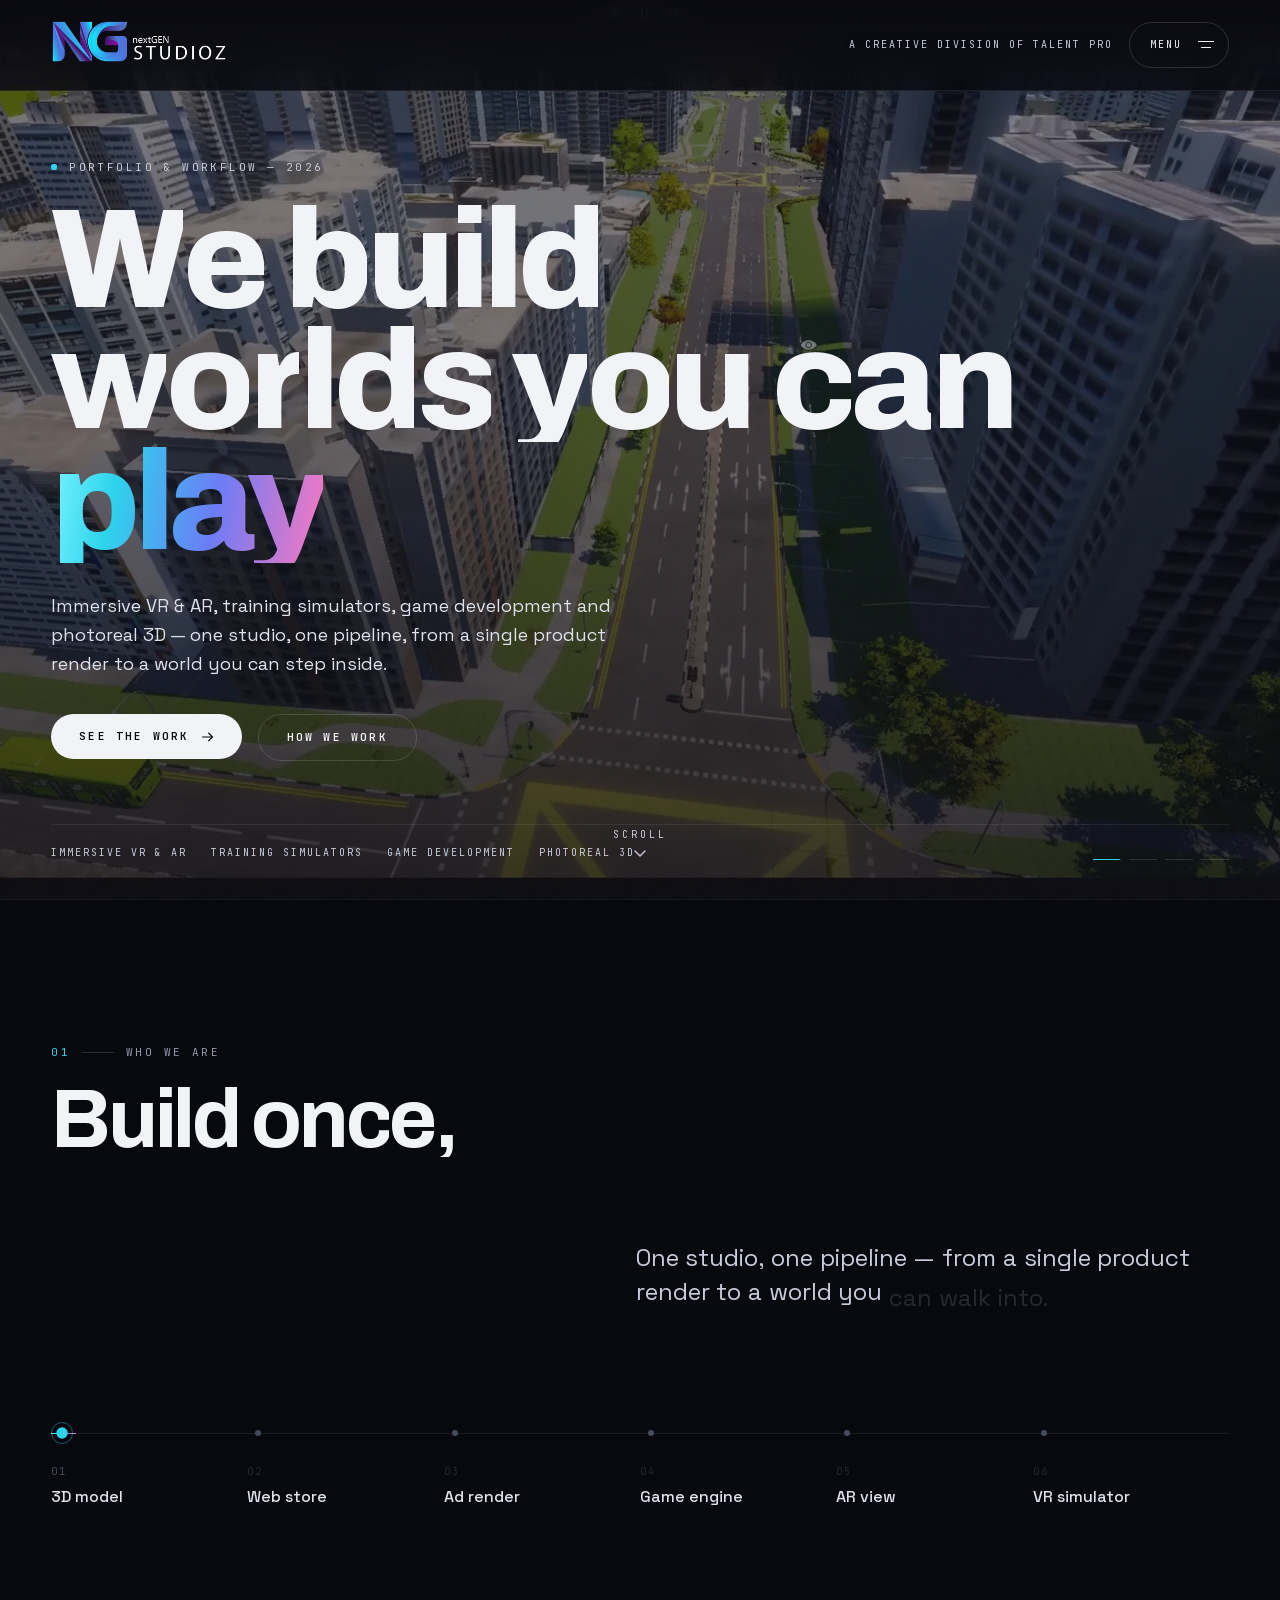
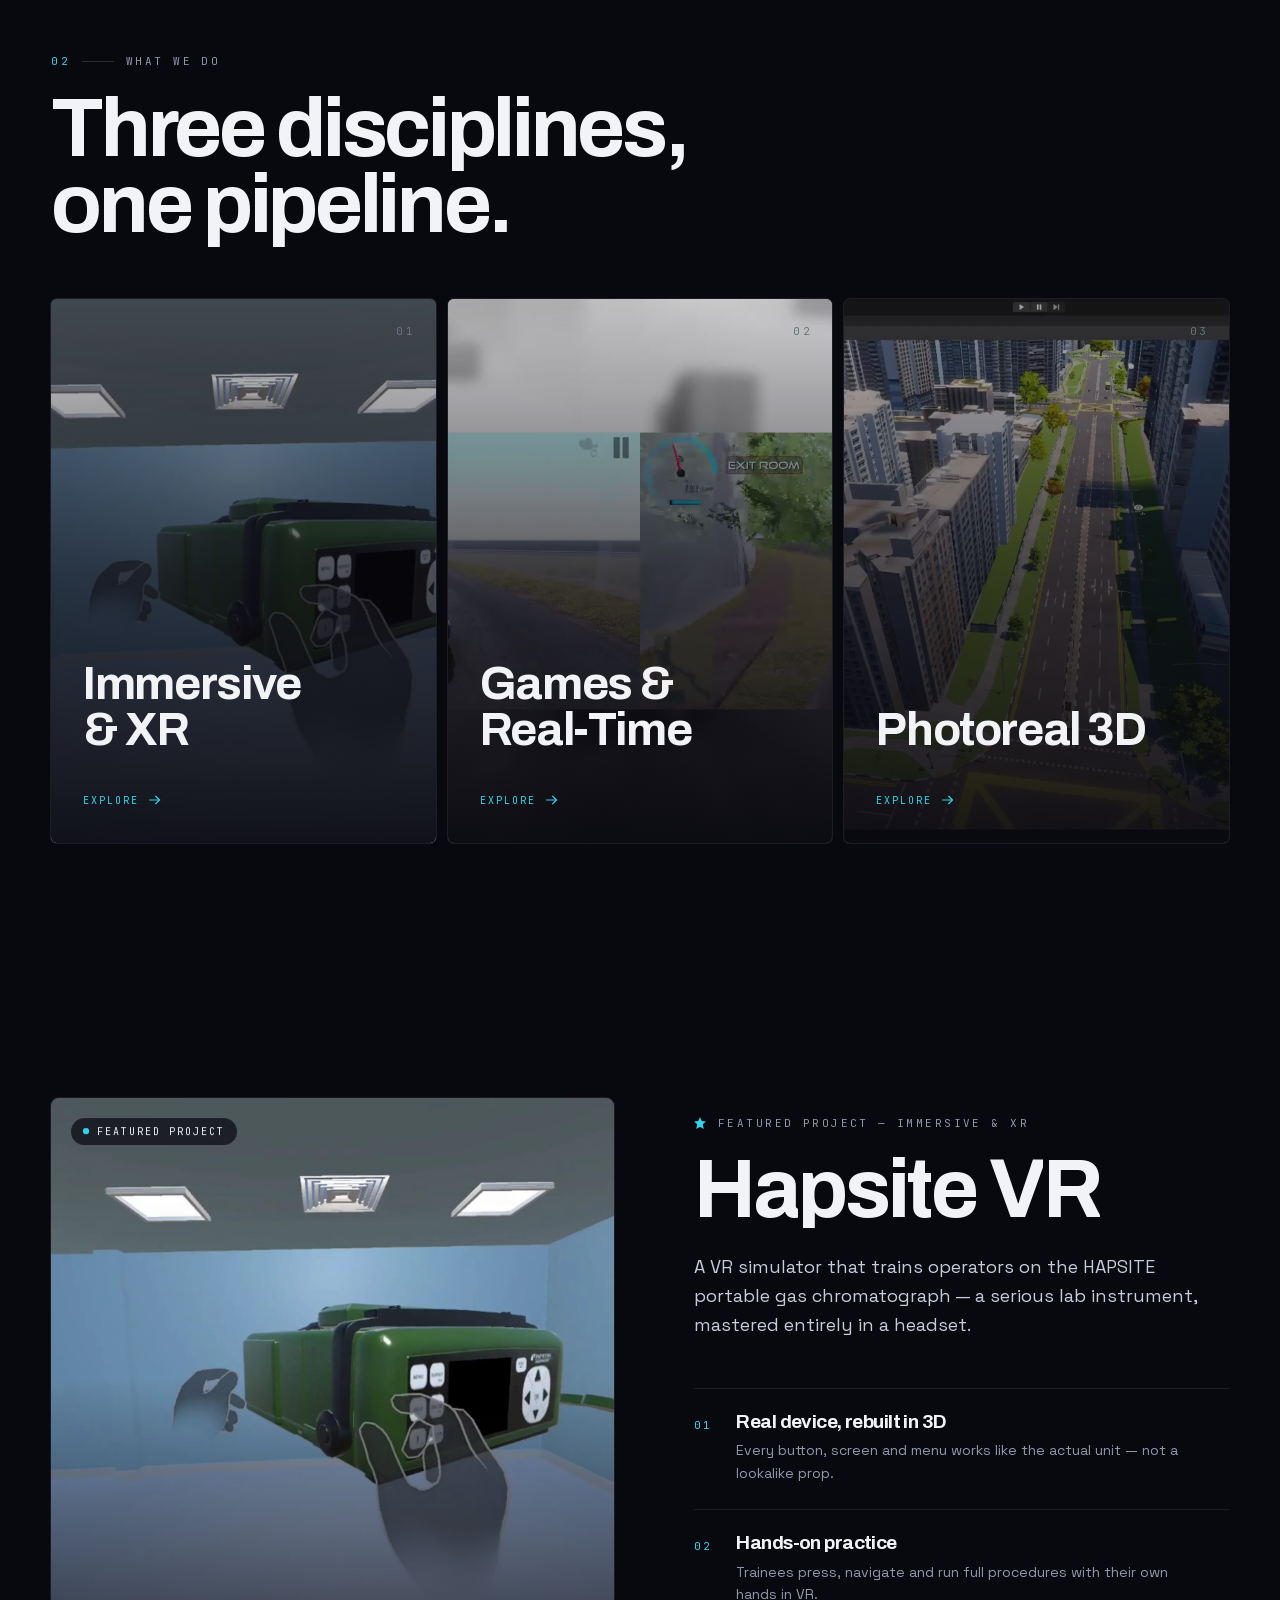
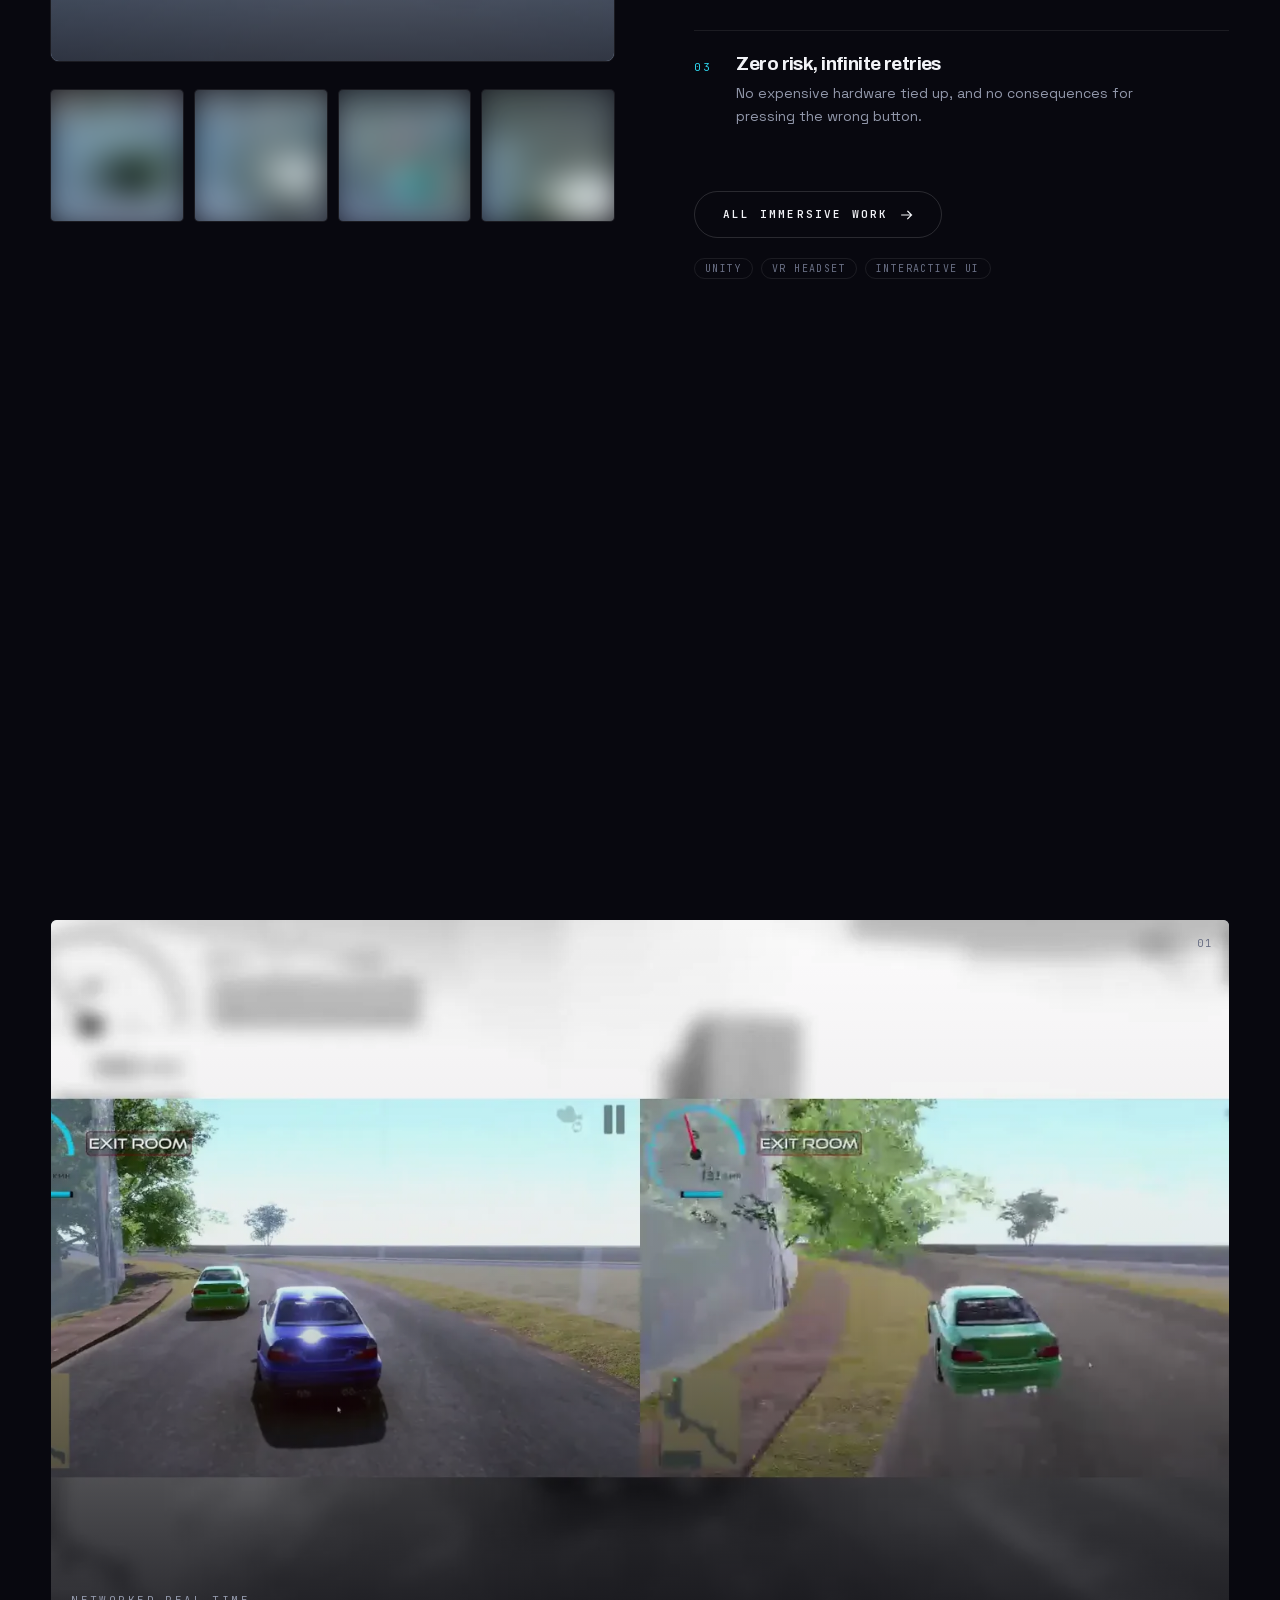
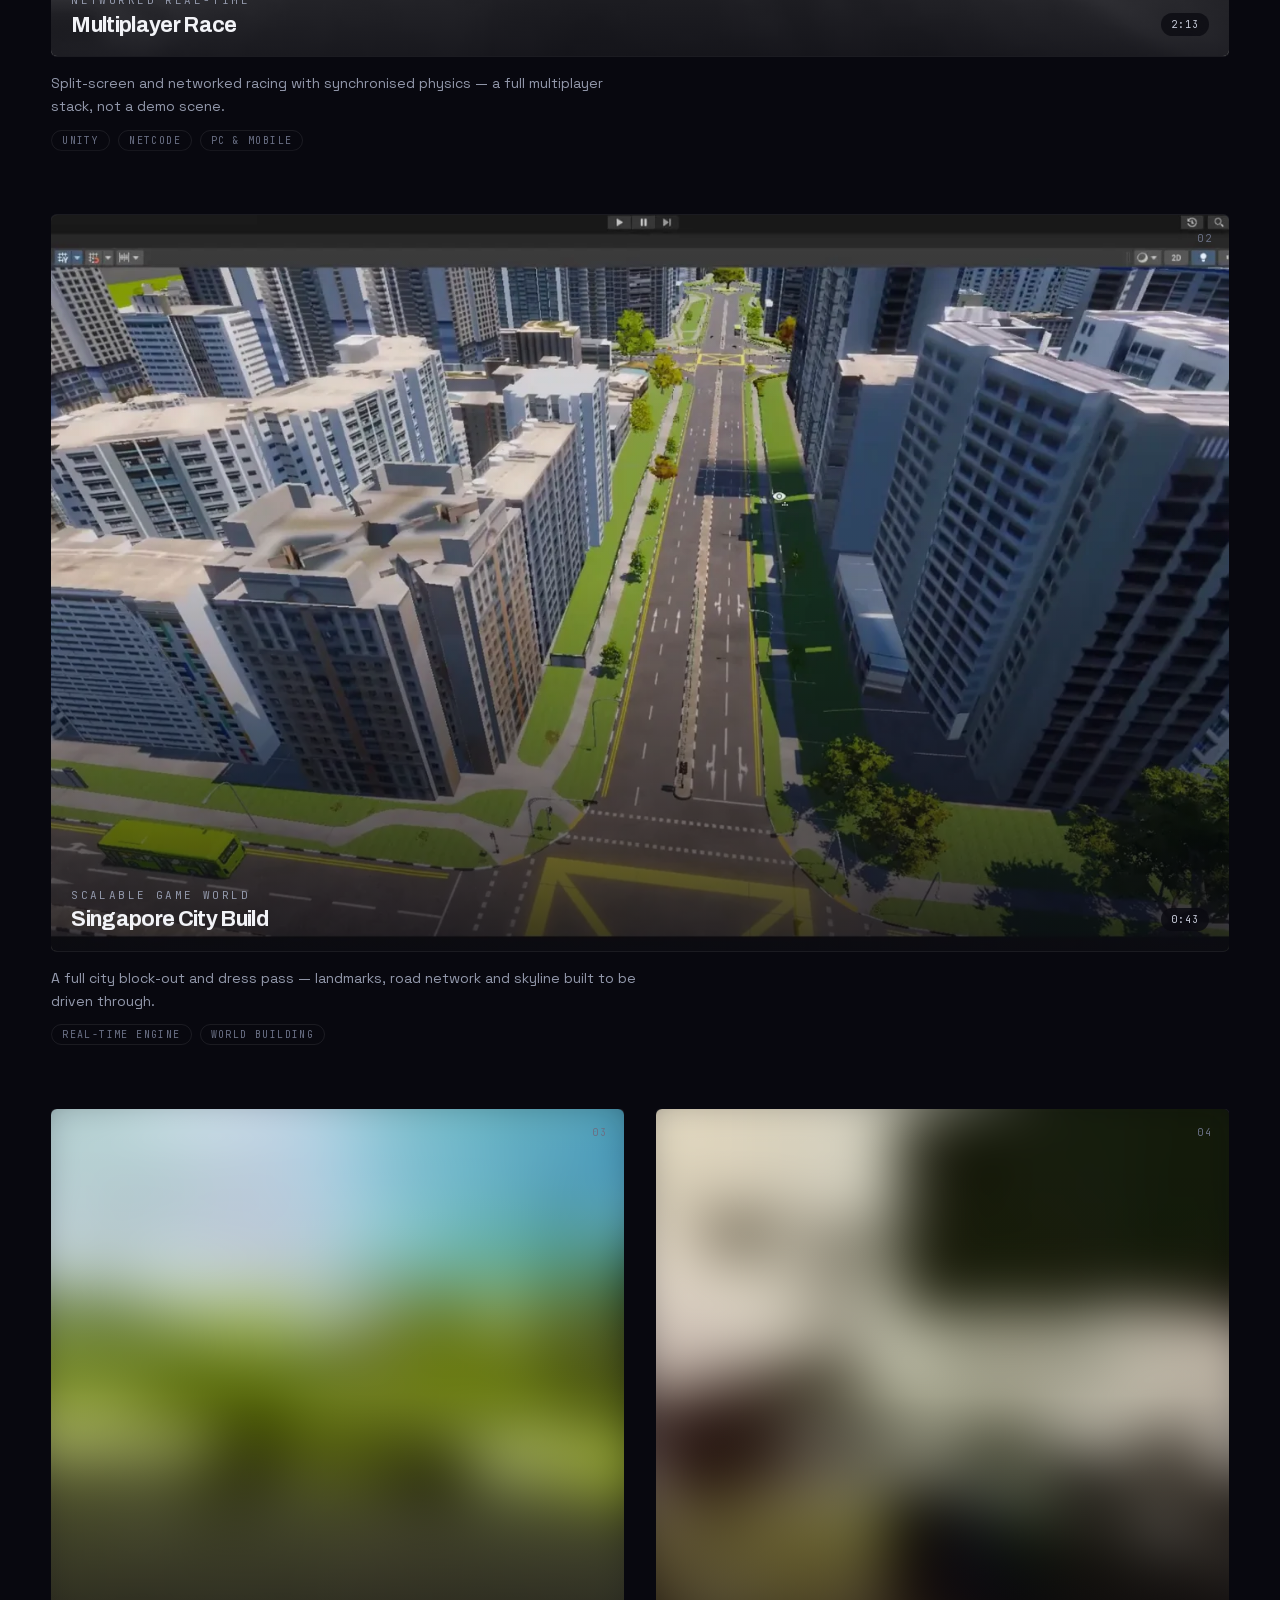
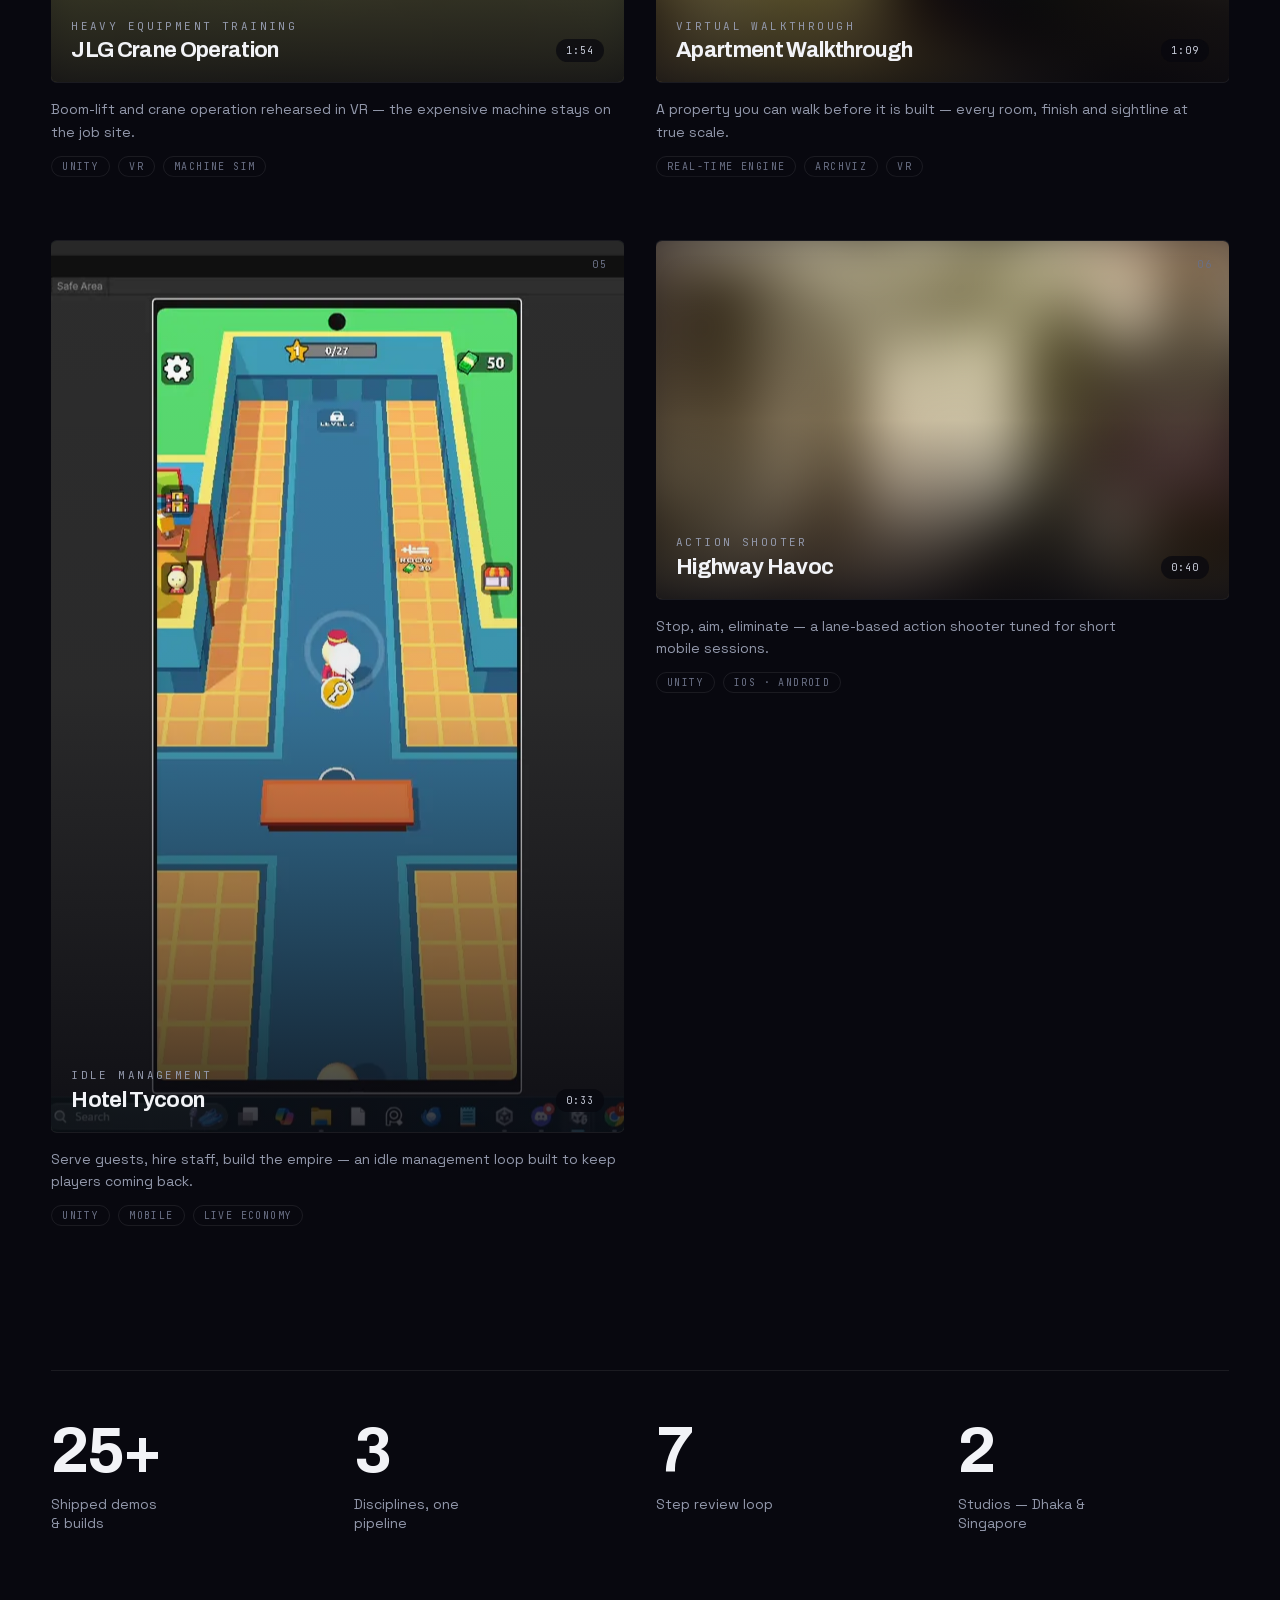
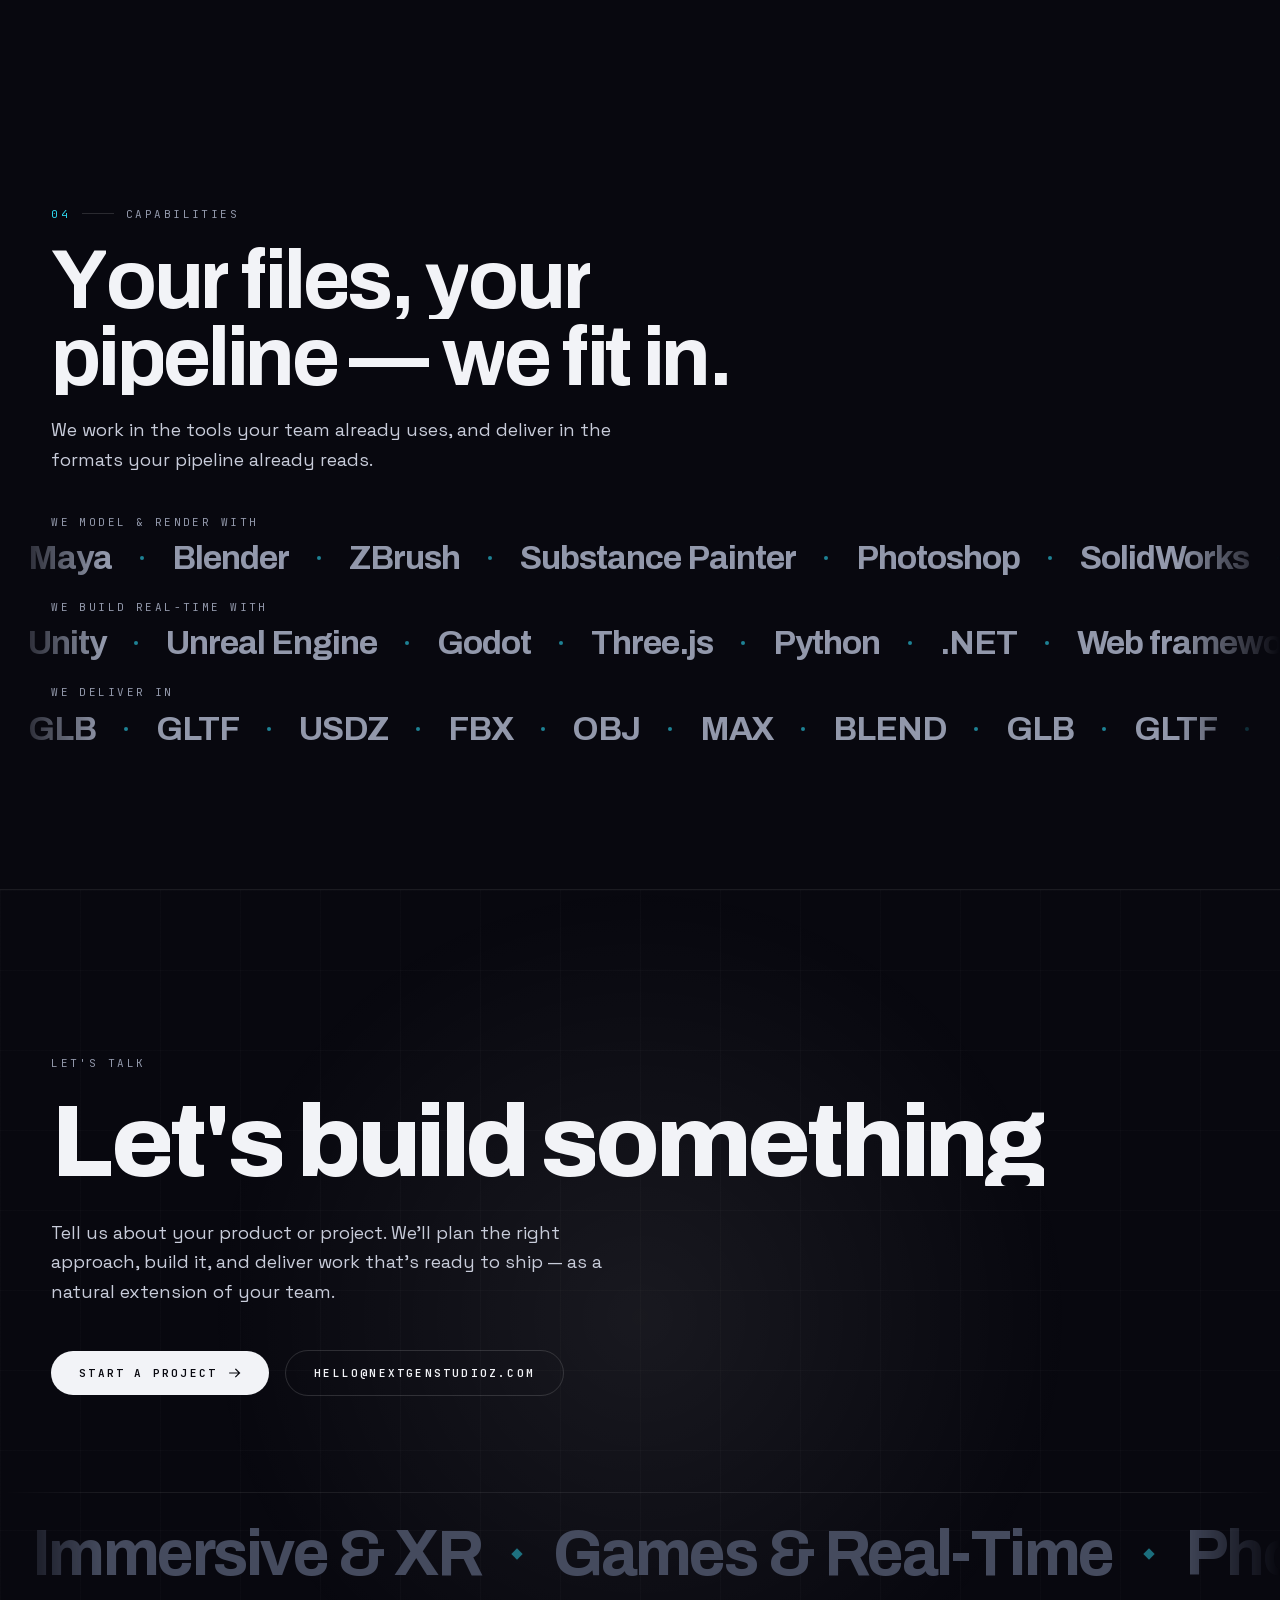
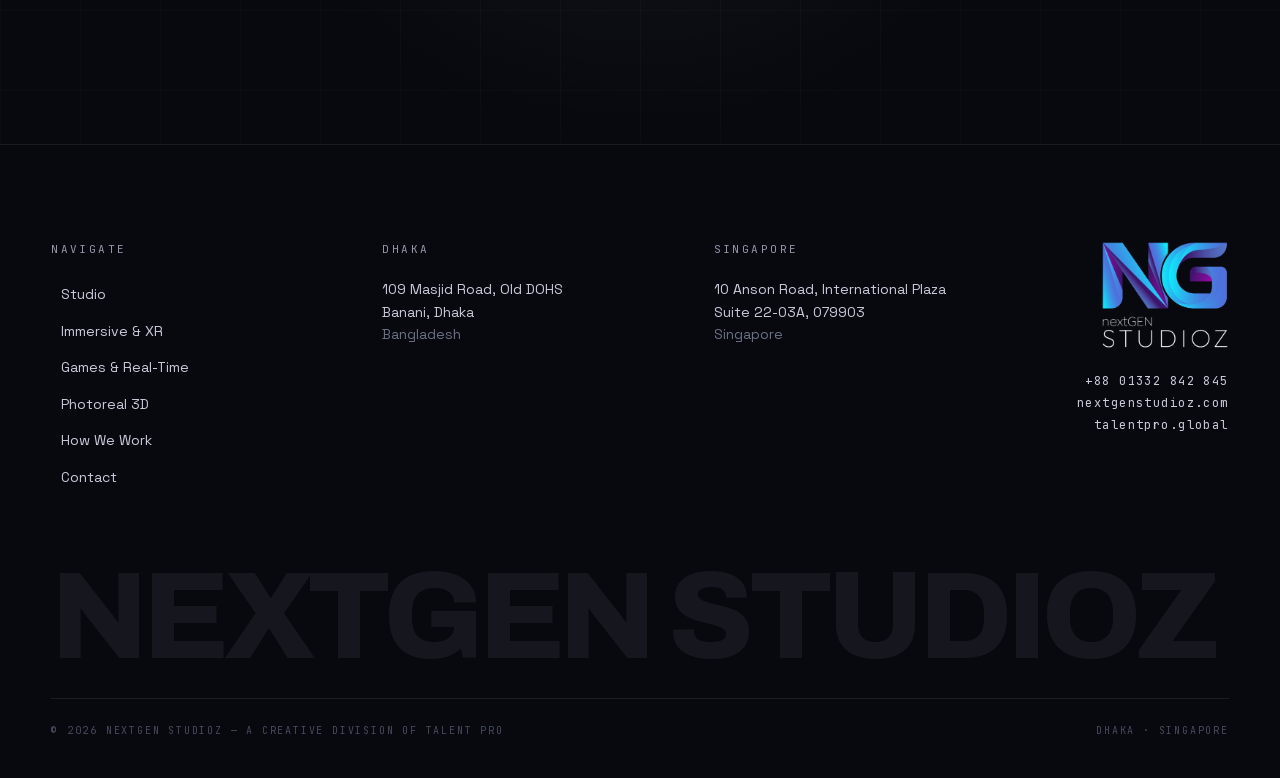
==== commit f70549cf: "update 2" ====
--- a/index.html
+++ b/index.html
@@ -1 +1 @@
-<!DOCTYPE html><html lang="en" class="archivo_70e2381f-module__LdYG7q__variable space_grotesk_138bd6dc-module__-yFhkq__variable jetbrains_mono_4eb6c4a7-module__YC5qjq__variable antialiased"><head><meta charSet="utf-8"/><meta name="viewport" content="width=device-width, initial-scale=1"/><link rel="preload" href="/_next/static/media/051742360c26797e-s.p.1bkzbscqrt8rl.woff2" as="font" crossorigin="" type="font/woff2"/><link rel="preload" href="/_next/static/media/0c89a48fa5027cee-s.p.2cyn07wtgehh0.woff2" as="font" crossorigin="" type="font/woff2"/><link rel="preload" href="/_next/static/media/75affa71d1e2f6a7-s.p.17-aodiw50953.woff2" as="font" crossorigin="" type="font/woff2"/><link rel="preload" as="image" href="/media/logo/logo-horizontal.webp" fetchPriority="high"/><link rel="stylesheet" href="/_next/static/chunks/2y717e9_n6a0z.css" data-precedence="next"/><link rel="preload" as="script" fetchPriority="low" href="/_next/static/chunks/1u5zan5bs9a7v.js"/><script src="/_next/static/chunks/2k4ea2q1pj4ke.js" async=""></script><script src="/_next/static/chunks/3wya1fhxq1tky.js" async=""></script><script src="/_next/static/chunks/turbopack-3z3-jwv8zwjfm.js" async=""></script><script src="/_next/static/chunks/1t7853rcew62u.js" async="" crossorigin=""></script><script src="/_next/static/chunks/3fwcd6-2wha7l.js" async="" crossorigin=""></script><script src="/_next/static/chunks/43voo6egrb2h9.js" async="" crossorigin=""></script><script src="/_next/static/chunks/2jzb-4dgo4tm6.js" async="" crossorigin=""></script><meta name="theme-color" content="#08080f"/><meta name="color-scheme" content="dark"/><title>NextGen Studioz — Immersive XR, Games &amp; Photoreal 3D</title><meta name="description" content="One studio, one pipeline — from a single product render to a world you can walk into."/><meta property="og:title" content="NextGen Studioz — We build worlds you can walk into"/><meta property="og:description" content="One studio, one pipeline — from a single product render to a world you can walk into."/><meta property="og:site_name" content="NextGen Studioz"/><meta property="og:type" content="website"/><meta name="twitter:card" content="summary_large_image"/><meta name="twitter:title" content="NextGen Studioz — We build worlds you can walk into"/><meta name="twitter:description" content="One studio, one pipeline — from a single product render to a world you can walk into."/><link rel="icon" href="/favicon.ico?favicon.1s7tw7rvxd7_e.ico" sizes="48x48" type="image/x-icon"/><link rel="icon" href="/icon.png?icon.3l4h07lm99590.png" sizes="512x512" type="image/png"/><link rel="apple-touch-icon" href="/apple-icon.png?apple-icon.37r2aryn9d860.png" sizes="180x180" type="image/png"/><meta name="next-size-adjust" content=""/><script src="/_next/static/chunks/0cz1d0mv5g_q7.js" noModule=""></script></head><body class="min-h-svh"><div hidden=""><!--$--><!--/$--></div><a href="#main" class="sr-only focus:not-sr-only focus:fixed focus:left-4 focus:top-4 focus:z-[99] focus:rounded-full focus:bg-bone focus:px-5 focus:py-2.5 focus:font-mono focus:text-xs focus:uppercase focus:tracking-widest focus:text-ink">Skip to content</a><header class="fixed inset-x-0 top-0 z-[80]"><div class="relative flex items-center justify-between gap-6 border-b px-gutter transition-all duration-500 border-line bg-ink/80 backdrop-blur-xl py-5"><a class="shrink-0" aria-label="NextGen Studioz — home" href="/"><span class="inline-block" style="transform:none"><img src="/media/logo/logo-horizontal.webp" alt="NextGen Studioz" width="1400" height="339" loading="eager" fetchPriority="high" decoding="async" class="block h-auto object-contain transition-all duration-500 w-[11rem]"/></span></a><div class="flex items-center gap-4"><span class="hidden font-mono text-[10px] uppercase tracking-[0.2em] text-ash drop-shadow-[0_1px_3px_rgba(8,8,15,0.9)] lg:block">A creative division of Talent Pro</span><span class="inline-block" style="transform:none"><button type="button" aria-expanded="false" aria-label="Open menu" class="group relative z-[86] flex items-center gap-3 rounded-full border border-line-2 py-2.5 pl-5 pr-2.5 transition-colors duration-300 hover:border-cyan/60"><span class="font-mono text-[10px] uppercase tracking-[0.2em] text-bone">Menu</span><span class="relative grid h-6 w-6 place-items-center"><span class="absolute h-px w-4 bg-bone"></span><span class="absolute h-px w-4 bg-bone"></span></span></button></span></div></div><div aria-hidden="true" class="brand-sweep h-px origin-left" style="transform:scaleX(0)"></div></header><main id="main"><div class="relative overflow-hidden h-[100svh] min-h-[40rem]"><div class="absolute inset-0" style="padding:0rem"><div class="relative h-full w-full overflow-hidden bg-ink-2" style="border-radius:0px"><div class="absolute inset-0" style="transform:none"><div class="absolute inset-0" style="opacity:1;transform:none"><div class="relative h-full w-full overflow-hidden"><div aria-hidden="true" class="absolute inset-0 scale-110 bg-cover bg-center blur-xl" style="background-image:url([data-uri])"></div><img src="/media/poster/singapore-city.webp" alt="" aria-hidden="true" loading="lazy" decoding="async" class="absolute inset-0 h-full w-full object-cover transition-opacity duration-500 opacity-100"/></div></div></div><div class="absolute inset-0 bg-gradient-to-t from-ink via-ink/68 to-ink/55" style="opacity:0.82"></div><div class="noise absolute inset-0"></div></div></div><div class="relative z-10 flex h-full flex-col px-gutter pb-8 pt-28 md:pb-10 md:pt-32"><div class="flex flex-1 flex-col justify-center"><div class="mb-6 flex items-center gap-3" style="opacity:0;transform:translateY(30px)"><span class="relative flex h-1.5 w-1.5"><span class="absolute inset-0 rounded-full bg-cyan"></span><span class="absolute inset-0 animate-ping rounded-full bg-cyan"></span></span><span class="eyebrow !text-ash">Portfolio &amp; Workflow — 2026</span></div><h1 class="display-hero max-w-[22ch]"><span class="inline-block" aria-label="We build worlds you can"><span aria-hidden="true" class="inline-block whitespace-nowrap"><span class="inline-block overflow-hidden align-bottom" style="perspective:600px"><span class="inline-block" style="opacity:0;transform:translateY(110%) rotateX(-78deg)">W</span></span><span class="inline-block overflow-hidden align-bottom" style="perspective:600px"><span class="inline-block" style="opacity:0;transform:translateY(110%) rotateX(-78deg)">e</span></span><span class="inline-block"> </span></span><span aria-hidden="true" class="inline-block whitespace-nowrap"><span class="inline-block overflow-hidden align-bottom" style="perspective:600px"><span class="inline-block" style="opacity:0;transform:translateY(110%) rotateX(-78deg)">b</span></span><span class="inline-block overflow-hidden align-bottom" style="perspective:600px"><span class="inline-block" style="opacity:0;transform:translateY(110%) rotateX(-78deg)">u</span></span><span class="inline-block overflow-hidden align-bottom" style="perspective:600px"><span class="inline-block" style="opacity:0;transform:translateY(110%) rotateX(-78deg)">i</span></span><span class="inline-block overflow-hidden align-bottom" style="perspective:600px"><span class="inline-block" style="opacity:0;transform:translateY(110%) rotateX(-78deg)">l</span></span><span class="inline-block overflow-hidden align-bottom" style="perspective:600px"><span class="inline-block" style="opacity:0;transform:translateY(110%) rotateX(-78deg)">d</span></span><span class="inline-block"> </span></span><span aria-hidden="true" class="inline-block whitespace-nowrap"><span class="inline-block overflow-hidden align-bottom" style="perspective:600px"><span class="inline-block" style="opacity:0;transform:translateY(110%) rotateX(-78deg)">w</span></span><span class="inline-block overflow-hidden align-bottom" style="perspective:600px"><span class="inline-block" style="opacity:0;transform:translateY(110%) rotateX(-78deg)">o</span></span><span class="inline-block overflow-hidden align-bottom" style="perspective:600px"><span class="inline-block" style="opacity:0;transform:translateY(110%) rotateX(-78deg)">r</span></span><span class="inline-block overflow-hidden align-bottom" style="perspective:600px"><span class="inline-block" style="opacity:0;transform:translateY(110%) rotateX(-78deg)">l</span></span><span class="inline-block overflow-hidden align-bottom" style="perspective:600px"><span class="inline-block" style="opacity:0;transform:translateY(110%) rotateX(-78deg)">d</span></span><span class="inline-block overflow-hidden align-bottom" style="perspective:600px"><span class="inline-block" style="opacity:0;transform:translateY(110%) rotateX(-78deg)">s</span></span><span class="inline-block"> </span></span><span aria-hidden="true" class="inline-block whitespace-nowrap"><span class="inline-block overflow-hidden align-bottom" style="perspective:600px"><span class="inline-block" style="opacity:0;transform:translateY(110%) rotateX(-78deg)">y</span></span><span class="inline-block overflow-hidden align-bottom" style="perspective:600px"><span class="inline-block" style="opacity:0;transform:translateY(110%) rotateX(-78deg)">o</span></span><span class="inline-block overflow-hidden align-bottom" style="perspective:600px"><span class="inline-block" style="opacity:0;transform:translateY(110%) rotateX(-78deg)">u</span></span><span class="inline-block"> </span></span><span aria-hidden="true" class="inline-block whitespace-nowrap"><span class="inline-block overflow-hidden align-bottom" style="perspective:600px"><span class="inline-block" style="opacity:0;transform:translateY(110%) rotateX(-78deg)">c</span></span><span class="inline-block overflow-hidden align-bottom" style="perspective:600px"><span class="inline-block" style="opacity:0;transform:translateY(110%) rotateX(-78deg)">a</span></span><span class="inline-block overflow-hidden align-bottom" style="perspective:600px"><span class="inline-block" style="opacity:0;transform:translateY(110%) rotateX(-78deg)">n</span></span></span></span> <span class="relative inline-block overflow-hidden align-bottom"><span class="brand-text inline-block" style="opacity:1;transform:none">walk into</span></span></h1><div class="" style="opacity:0;transform:translateY(30px)"><p class="mt-7 max-w-xl text-base leading-relaxed text-bone-2 md:text-lg">Immersive VR &amp; AR, training simulators, game development and photoreal 3D — one studio, one pipeline, from a single product render to a world you can step inside.</p></div><div class="mt-9"><div class="flex flex-wrap gap-4"><span class="inline-block" style="transform:none"><a class="group relative inline-flex items-center gap-3 overflow-hidden rounded-full px-7 py-3.5 font-mono text-[11px] font-semibold uppercase tracking-[0.2em] transition-colors duration-300 bg-bone text-ink hover:text-ink" href="/immersive/"><span aria-hidden="true" class="brand-sweep absolute inset-0 origin-bottom scale-y-0 transition-transform duration-500 ease-[cubic-bezier(0.16,1,0.3,1)] group-hover:scale-y-100 opacity-90"></span><span class="relative z-10 flex items-center gap-3">See the work<svg viewBox="0 0 16 16" fill="none" aria-hidden="true" class="h-3 w-3 transition-transform duration-300 group-hover:translate-x-1"><path d="M1 8h13M9 3l5 5-5 5" stroke="currentColor" stroke-width="1.6" stroke-linecap="square"></path></svg></span></a></span><span class="inline-block" style="transform:none"><a class="group relative inline-flex items-center gap-3 overflow-hidden rounded-full px-7 py-3.5 font-mono text-[11px] font-semibold uppercase tracking-[0.2em] transition-colors duration-300 border border-line-2 text-bone hover:text-ink" href="/workflow/"><span aria-hidden="true" class="brand-sweep absolute inset-0 origin-bottom scale-y-0 transition-transform duration-500 ease-[cubic-bezier(0.16,1,0.3,1)] group-hover:scale-y-100"></span><span class="relative z-10 flex items-center gap-3">How we work</span></a></span></div></div></div><div class="mt-8 flex shrink-0 flex-wrap items-end justify-between gap-6 border-t border-line pt-5"><ul class="flex flex-wrap gap-x-6 gap-y-2"><li class="font-mono text-[10px] uppercase tracking-[0.2em] text-ash" style="opacity:0;transform:translateY(10px)">Immersive VR &amp; AR</li><li class="font-mono text-[10px] uppercase tracking-[0.2em] text-ash" style="opacity:0;transform:translateY(10px)">Training simulators</li><li class="font-mono text-[10px] uppercase tracking-[0.2em] text-ash" style="opacity:0;transform:translateY(10px)">Game development</li><li class="font-mono text-[10px] uppercase tracking-[0.2em] text-ash" style="opacity:0;transform:translateY(10px)">Photoreal 3D</li></ul><div class="flex items-center gap-2" aria-hidden="true"><span class="h-px w-7 overflow-hidden bg-line-2"><span class="block h-px bg-cyan" style="transform:scaleX(0);transform-origin:0% 50% 0"></span></span><span class="h-px w-7 overflow-hidden bg-line-2"></span><span class="h-px w-7 overflow-hidden bg-line-2"></span><span class="h-px w-7 overflow-hidden bg-line-2"></span></div></div><div aria-hidden="true" class="pointer-events-none absolute inset-x-0 bottom-8 z-10 hidden justify-center md:flex md:bottom-10" style="opacity:1"><div class="flex flex-col items-center gap-2 text-ash"><span class="font-mono text-[10px] uppercase tracking-[0.3em]">Scroll</span><svg width="12" height="16" viewBox="0 0 12 16" fill="none" aria-hidden="true"><path d="M1 1L6 6L11 1" stroke="currentColor" stroke-width="1.4" stroke-linecap="round" stroke-linejoin="round"></path></svg></div></div></div></div><section class="relative py-24 md:py-36"><div class="shell"><div class="grid gap-12 lg:grid-cols-[minmax(0,0.85fr)_minmax(0,1fr)] lg:gap-20"><div><div class="mb-5 flex items-center gap-3" style="opacity:0;transform:translateY(30px)"><span class="font-mono text-[11px] tracking-[0.22em] text-cyan">01</span><span class="h-px w-8 bg-line-2"></span><span class="eyebrow">Who we are</span></div><h2 class="display-xl"><span class="inline-block" aria-label="Build once,"><span aria-hidden="true" class="inline-block whitespace-nowrap"><span class="inline-block overflow-hidden align-bottom" style="perspective:600px"><span class="inline-block" style="opacity:0;transform:translateY(110%) rotateX(-78deg)">B</span></span><span class="inline-block overflow-hidden align-bottom" style="perspective:600px"><span class="inline-block" style="opacity:0;transform:translateY(110%) rotateX(-78deg)">u</span></span><span class="inline-block overflow-hidden align-bottom" style="perspective:600px"><span class="inline-block" style="opacity:0;transform:translateY(110%) rotateX(-78deg)">i</span></span><span class="inline-block overflow-hidden align-bottom" style="perspective:600px"><span class="inline-block" style="opacity:0;transform:translateY(110%) rotateX(-78deg)">l</span></span><span class="inline-block overflow-hidden align-bottom" style="perspective:600px"><span class="inline-block" style="opacity:0;transform:translateY(110%) rotateX(-78deg)">d</span></span><span class="inline-block"> </span></span><span aria-hidden="true" class="inline-block whitespace-nowrap"><span class="inline-block overflow-hidden align-bottom" style="perspective:600px"><span class="inline-block" style="opacity:0;transform:translateY(110%) rotateX(-78deg)">o</span></span><span class="inline-block overflow-hidden align-bottom" style="perspective:600px"><span class="inline-block" style="opacity:0;transform:translateY(110%) rotateX(-78deg)">n</span></span><span class="inline-block overflow-hidden align-bottom" style="perspective:600px"><span class="inline-block" style="opacity:0;transform:translateY(110%) rotateX(-78deg)">c</span></span><span class="inline-block overflow-hidden align-bottom" style="perspective:600px"><span class="inline-block" style="opacity:0;transform:translateY(110%) rotateX(-78deg)">e</span></span><span class="inline-block overflow-hidden align-bottom" style="perspective:600px"><span class="inline-block" style="opacity:0;transform:translateY(110%) rotateX(-78deg)">,</span></span></span></span><br/><span class="brand-text"><span class="inline-block" aria-label="use everywhere."><span aria-hidden="true" class="inline-block whitespace-nowrap"><span class="inline-block overflow-hidden align-bottom" style="perspective:600px"><span class="inline-block" style="opacity:0;transform:translateY(110%) rotateX(-78deg)">u</span></span><span class="inline-block overflow-hidden align-bottom" style="perspective:600px"><span class="inline-block" style="opacity:0;transform:translateY(110%) rotateX(-78deg)">s</span></span><span class="inline-block overflow-hidden align-bottom" style="perspective:600px"><span class="inline-block" style="opacity:0;transform:translateY(110%) rotateX(-78deg)">e</span></span><span class="inline-block"> </span></span><span aria-hidden="true" class="inline-block whitespace-nowrap"><span class="inline-block overflow-hidden align-bottom" style="perspective:600px"><span class="inline-block" style="opacity:0;transform:translateY(110%) rotateX(-78deg)">e</span></span><span class="inline-block overflow-hidden align-bottom" style="perspective:600px"><span class="inline-block" style="opacity:0;transform:translateY(110%) rotateX(-78deg)">v</span></span><span class="inline-block overflow-hidden align-bottom" style="perspective:600px"><span class="inline-block" style="opacity:0;transform:translateY(110%) rotateX(-78deg)">e</span></span><span class="inline-block overflow-hidden align-bottom" style="perspective:600px"><span class="inline-block" style="opacity:0;transform:translateY(110%) rotateX(-78deg)">r</span></span><span class="inline-block overflow-hidden align-bottom" style="perspective:600px"><span class="inline-block" style="opacity:0;transform:translateY(110%) rotateX(-78deg)">y</span></span><span class="inline-block overflow-hidden align-bottom" style="perspective:600px"><span class="inline-block" style="opacity:0;transform:translateY(110%) rotateX(-78deg)">w</span></span><span class="inline-block overflow-hidden align-bottom" style="perspective:600px"><span class="inline-block" style="opacity:0;transform:translateY(110%) rotateX(-78deg)">h</span></span><span class="inline-block overflow-hidden align-bottom" style="perspective:600px"><span class="inline-block" style="opacity:0;transform:translateY(110%) rotateX(-78deg)">e</span></span><span class="inline-block overflow-hidden align-bottom" style="perspective:600px"><span class="inline-block" style="opacity:0;transform:translateY(110%) rotateX(-78deg)">r</span></span><span class="inline-block overflow-hidden align-bottom" style="perspective:600px"><span class="inline-block" style="opacity:0;transform:translateY(110%) rotateX(-78deg)">e</span></span><span class="inline-block overflow-hidden align-bottom" style="perspective:600px"><span class="inline-block" style="opacity:0;transform:translateY(110%) rotateX(-78deg)">.</span></span></span></span></span></h2></div><div class="flex flex-col justify-end"><p class="flex flex-wrap text-lg leading-relaxed text-ash md:text-2xl md:leading-[1.45]"><span class="mr-[0.28em] inline-block"><span class="inline-block" style="opacity:0.16;transform:translateY(6px)">One</span></span><span class="mr-[0.28em] inline-block"><span class="inline-block" style="opacity:0.16;transform:translateY(6px)">studio,</span></span><span class="mr-[0.28em] inline-block"><span class="inline-block" style="opacity:0.16;transform:translateY(6px)">one</span></span><span class="mr-[0.28em] inline-block"><span class="inline-block" style="opacity:0.16;transform:translateY(6px)">pipeline</span></span><span class="mr-[0.28em] inline-block"><span class="inline-block" style="opacity:0.16;transform:translateY(6px)">—</span></span><span class="mr-[0.28em] inline-block"><span class="inline-block" style="opacity:0.16;transform:translateY(6px)">from</span></span><span class="mr-[0.28em] inline-block"><span class="inline-block" style="opacity:0.16;transform:translateY(6px)">a</span></span><span class="mr-[0.28em] inline-block"><span class="inline-block" style="opacity:0.16;transform:translateY(6px)">single</span></span><span class="mr-[0.28em] inline-block"><span class="inline-block" style="opacity:0.16;transform:translateY(6px)">product</span></span><span class="mr-[0.28em] inline-block"><span class="inline-block" style="opacity:0.16;transform:translateY(6px)">render</span></span><span class="mr-[0.28em] inline-block"><span class="inline-block" style="opacity:0.16;transform:translateY(6px)">to</span></span><span class="mr-[0.28em] inline-block"><span class="inline-block" style="opacity:0.16;transform:translateY(6px)">a</span></span><span class="mr-[0.28em] inline-block"><span class="inline-block" style="opacity:0.16;transform:translateY(6px)">world</span></span><span class="mr-[0.28em] inline-block"><span class="inline-block" style="opacity:0.16;transform:translateY(6px)">you</span></span><span class="mr-[0.28em] inline-block"><span class="inline-block" style="opacity:0.16;transform:translateY(6px)">can</span></span><span class="mr-[0.28em] inline-block"><span class="inline-block" style="opacity:0.16;transform:translateY(6px)">walk</span></span><span class="mr-[0.28em] inline-block"><span class="inline-block" style="opacity:0.16;transform:translateY(6px)">into.</span></span></p></div></div><div class="relative mt-20 md:mt-28"><div aria-hidden="true" class="absolute bottom-2 left-[0.6875rem] top-2 w-px bg-line lg:hidden"></div><div aria-hidden="true" class="brand-sweep absolute left-[0.6875rem] top-2 w-px lg:hidden" style="height:0%"></div><div aria-hidden="true" class="absolute left-0 right-0 top-[0.6875rem] hidden h-px bg-line lg:block"></div><div aria-hidden="true" class="brand-sweep absolute left-0 top-[0.6875rem] hidden h-px lg:block" style="width:0%"></div><ol class="flex flex-col gap-y-8 lg:grid lg:grid-cols-6 lg:gap-y-10"><li class="relative flex items-center gap-4 pb-8 last:pb-0 lg:flex-col lg:items-start lg:gap-0 lg:pb-0 lg:pr-4"><span class="relative grid h-[1.375rem] w-[1.375rem] shrink-0 place-items-center lg:mb-5"><span class="absolute h-1.5 w-1.5 rounded-full bg-ash-4"></span><span class="absolute h-1.5 w-1.5 rounded-full bg-cyan" style="opacity:1;transform:scale(1.9)"></span><span class="absolute inset-0 rounded-full border border-cyan/40" style="opacity:1"></span></span><span class="flex items-baseline gap-2 lg:flex-col lg:items-start lg:gap-0"><span class="font-mono text-[10px] tracking-[0.2em] text-ash-4" style="opacity:1">01</span><span class="text-sm font-medium text-bone-2 lg:mt-1.5 md:text-base" style="opacity:0;transform:translateY(12px)">3D model</span></span></li><li class="relative flex items-center gap-4 pb-8 last:pb-0 lg:flex-col lg:items-start lg:gap-0 lg:pb-0 lg:pr-4"><span class="relative grid h-[1.375rem] w-[1.375rem] shrink-0 place-items-center lg:mb-5"><span class="absolute h-1.5 w-1.5 rounded-full bg-ash-4"></span><span class="absolute h-1.5 w-1.5 rounded-full bg-cyan" style="opacity:0;transform:none"></span><span class="absolute inset-0 rounded-full border border-cyan/40" style="opacity:0"></span></span><span class="flex items-baseline gap-2 lg:flex-col lg:items-start lg:gap-0"><span class="font-mono text-[10px] tracking-[0.2em] text-ash-4" style="opacity:0.45">02</span><span class="text-sm font-medium text-bone-2 lg:mt-1.5 md:text-base" style="opacity:0;transform:translateY(12px)">Web store</span></span></li><li class="relative flex items-center gap-4 pb-8 last:pb-0 lg:flex-col lg:items-start lg:gap-0 lg:pb-0 lg:pr-4"><span class="relative grid h-[1.375rem] w-[1.375rem] shrink-0 place-items-center lg:mb-5"><span class="absolute h-1.5 w-1.5 rounded-full bg-ash-4"></span><span class="absolute h-1.5 w-1.5 rounded-full bg-cyan" style="opacity:0;transform:none"></span><span class="absolute inset-0 rounded-full border border-cyan/40" style="opacity:0"></span></span><span class="flex items-baseline gap-2 lg:flex-col lg:items-start lg:gap-0"><span class="font-mono text-[10px] tracking-[0.2em] text-ash-4" style="opacity:0.45">03</span><span class="text-sm font-medium text-bone-2 lg:mt-1.5 md:text-base" style="opacity:0;transform:translateY(12px)">Ad render</span></span></li><li class="relative flex items-center gap-4 pb-8 last:pb-0 lg:flex-col lg:items-start lg:gap-0 lg:pb-0 lg:pr-4"><span class="relative grid h-[1.375rem] w-[1.375rem] shrink-0 place-items-center lg:mb-5"><span class="absolute h-1.5 w-1.5 rounded-full bg-ash-4"></span><span class="absolute h-1.5 w-1.5 rounded-full bg-cyan" style="opacity:0;transform:none"></span><span class="absolute inset-0 rounded-full border border-cyan/40" style="opacity:0"></span></span><span class="flex items-baseline gap-2 lg:flex-col lg:items-start lg:gap-0"><span class="font-mono text-[10px] tracking-[0.2em] text-ash-4" style="opacity:0.45">04</span><span class="text-sm font-medium text-bone-2 lg:mt-1.5 md:text-base" style="opacity:0;transform:translateY(12px)">Game engine</span></span></li><li class="relative flex items-center gap-4 pb-8 last:pb-0 lg:flex-col lg:items-start lg:gap-0 lg:pb-0 lg:pr-4"><span class="relative grid h-[1.375rem] w-[1.375rem] shrink-0 place-items-center lg:mb-5"><span class="absolute h-1.5 w-1.5 rounded-full bg-ash-4"></span><span class="absolute h-1.5 w-1.5 rounded-full bg-cyan" style="opacity:0;transform:none"></span><span class="absolute inset-0 rounded-full border border-cyan/40" style="opacity:0"></span></span><span class="flex items-baseline gap-2 lg:flex-col lg:items-start lg:gap-0"><span class="font-mono text-[10px] tracking-[0.2em] text-ash-4" style="opacity:0.45">05</span><span class="text-sm font-medium text-bone-2 lg:mt-1.5 md:text-base" style="opacity:0;transform:translateY(12px)">AR view</span></span></li><li class="relative flex items-center gap-4 pb-8 last:pb-0 lg:flex-col lg:items-start lg:gap-0 lg:pb-0 lg:pr-4"><span class="relative grid h-[1.375rem] w-[1.375rem] shrink-0 place-items-center lg:mb-5"><span class="absolute h-1.5 w-1.5 rounded-full bg-ash-4"></span><span class="absolute h-1.5 w-1.5 rounded-full bg-cyan" style="opacity:0;transform:none"></span><span class="absolute inset-0 rounded-full border border-cyan/40" style="opacity:0"></span></span><span class="flex items-baseline gap-2 lg:flex-col lg:items-start lg:gap-0"><span class="font-mono text-[10px] tracking-[0.2em] text-ash-4" style="opacity:0.45">06</span><span class="text-sm font-medium text-bone-2 lg:mt-1.5 md:text-base" style="opacity:0;transform:translateY(12px)">VR simulator</span></span></li></ol></div></div></section><section class="relative pb-24 md:pb-32"><div class="shell"><div class="mb-14 flex flex-col gap-6 md:flex-row md:items-end md:justify-between"><div class="" style="opacity:0;transform:translateY(30px)"><div class="flex items-center gap-3"><span class="font-mono text-[11px] tracking-[0.22em] text-cyan">02</span><span class="h-px w-8 bg-line-2"></span><span class="eyebrow">What we do</span></div><h2 class="display-xl mt-5 max-w-[18ch]">Three disciplines, one pipeline.</h2></div></div><div class="flex flex-col gap-6 lg:h-[34rem] lg:flex-row lg:gap-3"><div class="relative min-w-0 flex-1"><a class="group relative flex h-[22rem] w-full flex-col justify-end overflow-hidden rounded-md ring-1 ring-line transition-[box-shadow] duration-500 hover:ring-line-2 lg:h-full" href="/immersive/"><div class="absolute inset-0"><div class="relative h-full w-full overflow-hidden"><div aria-hidden="true" class="absolute inset-0 scale-110 bg-cover bg-center blur-xl" style="background-image:url([data-uri])"></div><img src="/media/poster/hapsite-vr.webp" alt="" aria-hidden="true" loading="lazy" decoding="async" class="absolute inset-0 h-full w-full object-cover transition-opacity duration-500 opacity-100"/></div></div><div class="absolute inset-0 bg-gradient-to-t from-ink via-ink/70 to-ink/20"></div><span aria-hidden="true" class="absolute right-5 top-6 font-mono text-[11px] tracking-[0.24em] text-ash-3">01</span><div class="relative p-6 md:p-8"><h3 class="display-lg mb-4 max-w-[14ch]">Immersive &amp; XR</h3><div class="overflow-hidden transition-[max-height,opacity] duration-[650ms] ease-[cubic-bezier(0.16,1,0.3,1)] max-h-[22rem] opacity-100 lg:max-h-0 lg:opacity-0 lg:group-hover:max-h-[22rem] lg:group-hover:opacity-100"><p class="max-w-sm text-sm leading-relaxed text-ash">VR training simulators, AR product views and virtual walkthroughs. Practice anything, anywhere — safely.</p><ul class="mt-5 flex flex-wrap gap-x-2 gap-y-1.5"><li class="rounded-full border border-line-2 px-2.5 py-0.5 font-mono text-[10px] uppercase tracking-[0.14em] text-ash-2">VR training simulators</li><li class="rounded-full border border-line-2 px-2.5 py-0.5 font-mono text-[10px] uppercase tracking-[0.14em] text-ash-2">AR product experiences</li><li class="rounded-full border border-line-2 px-2.5 py-0.5 font-mono text-[10px] uppercase tracking-[0.14em] text-ash-2">Virtual walkthroughs</li><li class="rounded-full border border-line-2 px-2.5 py-0.5 font-mono text-[10px] uppercase tracking-[0.14em] text-ash-2">Multiplayer XR spaces</li></ul></div><span class="mt-6 inline-flex items-center gap-2.5 font-mono text-[10px] uppercase tracking-[0.2em] text-cyan">Explore<svg viewBox="0 0 16 16" fill="none" aria-hidden="true" class="h-3 w-3 transition-transform duration-300 group-hover:translate-x-1"><path d="M1 8h13M9 3l5 5-5 5" stroke="currentColor" stroke-width="1.6" stroke-linecap="square"></path></svg></span></div><span aria-hidden="true" class="brand-sweep absolute inset-x-0 bottom-0 h-0.5 origin-left scale-x-0 transition-transform duration-[650ms] ease-[cubic-bezier(0.16,1,0.3,1)] group-hover:scale-x-100"></span></a></div><div class="relative min-w-0 flex-1"><a class="group relative flex h-[22rem] w-full flex-col justify-end overflow-hidden rounded-md ring-1 ring-line transition-[box-shadow] duration-500 hover:ring-line-2 lg:h-full" href="/games/"><div class="absolute inset-0"><div class="relative h-full w-full overflow-hidden"><div aria-hidden="true" class="absolute inset-0 scale-110 bg-cover bg-center blur-xl" style="background-image:url([data-uri])"></div><img src="/media/poster/multiplayer-race.webp" alt="" aria-hidden="true" loading="lazy" decoding="async" class="absolute inset-0 h-full w-full object-cover transition-opacity duration-500 opacity-100"/></div></div><div class="absolute inset-0 bg-gradient-to-t from-ink via-ink/70 to-ink/20"></div><span aria-hidden="true" class="absolute right-5 top-6 font-mono text-[11px] tracking-[0.24em] text-ash-3">02</span><div class="relative p-6 md:p-8"><h3 class="display-lg mb-4 max-w-[14ch]">Games &amp; Real-Time</h3><div class="overflow-hidden transition-[max-height,opacity] duration-[650ms] ease-[cubic-bezier(0.16,1,0.3,1)] max-h-[22rem] opacity-100 lg:max-h-0 lg:opacity-0 lg:group-hover:max-h-[22rem] lg:group-hover:opacity-100"><p class="max-w-sm text-sm leading-relaxed text-ash">Playable builds for mobile and PC — from casual mini games to multiplayer worlds. We build the assets and we ship the game.</p><ul class="mt-5 flex flex-wrap gap-x-2 gap-y-1.5"><li class="rounded-full border border-line-2 px-2.5 py-0.5 font-mono text-[10px] uppercase tracking-[0.14em] text-ash-2">Mobile &amp; kids games</li><li class="rounded-full border border-line-2 px-2.5 py-0.5 font-mono text-[10px] uppercase tracking-[0.14em] text-ash-2">Multiplayer worlds</li><li class="rounded-full border border-line-2 px-2.5 py-0.5 font-mono text-[10px] uppercase tracking-[0.14em] text-ash-2">Game-ready assets</li><li class="rounded-full border border-line-2 px-2.5 py-0.5 font-mono text-[10px] uppercase tracking-[0.14em] text-ash-2">Scalable world building</li></ul></div><span class="mt-6 inline-flex items-center gap-2.5 font-mono text-[10px] uppercase tracking-[0.2em] text-cyan">Explore<svg viewBox="0 0 16 16" fill="none" aria-hidden="true" class="h-3 w-3 transition-transform duration-300 group-hover:translate-x-1"><path d="M1 8h13M9 3l5 5-5 5" stroke="currentColor" stroke-width="1.6" stroke-linecap="square"></path></svg></span></div><span aria-hidden="true" class="brand-sweep absolute inset-x-0 bottom-0 h-0.5 origin-left scale-x-0 transition-transform duration-[650ms] ease-[cubic-bezier(0.16,1,0.3,1)] group-hover:scale-x-100"></span></a></div><div class="relative min-w-0 flex-1"><a class="group relative flex h-[22rem] w-full flex-col justify-end overflow-hidden rounded-md ring-1 ring-line transition-[box-shadow] duration-500 hover:ring-line-2 lg:h-full" href="/visualization/"><div class="absolute inset-0"><div class="relative h-full w-full overflow-hidden"><div aria-hidden="true" class="absolute inset-0 scale-110 bg-cover bg-center blur-xl" style="background-image:url([data-uri])"></div><img src="/media/poster/singapore-city.webp" alt="" aria-hidden="true" loading="lazy" decoding="async" class="absolute inset-0 h-full w-full object-cover transition-opacity duration-500 opacity-100"/></div></div><div class="absolute inset-0 bg-gradient-to-t from-ink via-ink/70 to-ink/20"></div><span aria-hidden="true" class="absolute right-5 top-6 font-mono text-[11px] tracking-[0.24em] text-ash-3">03</span><div class="relative p-6 md:p-8"><h3 class="display-lg mb-4 max-w-[14ch]">Photoreal 3D</h3><div class="overflow-hidden transition-[max-height,opacity] duration-[650ms] ease-[cubic-bezier(0.16,1,0.3,1)] max-h-[22rem] opacity-100 lg:max-h-0 lg:opacity-0 lg:group-hover:max-h-[22rem] lg:group-hover:opacity-100"><p class="max-w-sm text-sm leading-relaxed text-ash">Photoreal products, spaces and machines — rendered before they exist in the real world.</p><ul class="mt-5 flex flex-wrap gap-x-2 gap-y-1.5"><li class="rounded-full border border-line-2 px-2.5 py-0.5 font-mono text-[10px] uppercase tracking-[0.14em] text-ash-2">Product visualization</li><li class="rounded-full border border-line-2 px-2.5 py-0.5 font-mono text-[10px] uppercase tracking-[0.14em] text-ash-2">Architecture &amp; interiors</li><li class="rounded-full border border-line-2 px-2.5 py-0.5 font-mono text-[10px] uppercase tracking-[0.14em] text-ash-2">Industrial &amp; hard-surface</li><li class="rounded-full border border-line-2 px-2.5 py-0.5 font-mono text-[10px] uppercase tracking-[0.14em] text-ash-2">Exhibition spaces</li></ul></div><span class="mt-6 inline-flex items-center gap-2.5 font-mono text-[10px] uppercase tracking-[0.2em] text-cyan">Explore<svg viewBox="0 0 16 16" fill="none" aria-hidden="true" class="h-3 w-3 transition-transform duration-300 group-hover:translate-x-1"><path d="M1 8h13M9 3l5 5-5 5" stroke="currentColor" stroke-width="1.6" stroke-linecap="square"></path></svg></span></div><span aria-hidden="true" class="brand-sweep absolute inset-x-0 bottom-0 h-0.5 origin-left scale-x-0 transition-transform duration-[650ms] ease-[cubic-bezier(0.16,1,0.3,1)] group-hover:scale-x-100"></span></a></div></div></div></section><section class="relative py-24 md:py-36"><div class="shell"><div class="grid gap-14 lg:grid-cols-[minmax(0,1fr)_minmax(0,0.95fr)] lg:gap-20"><div class="lg:sticky lg:top-28 lg:self-start"><div style="transform:translateY(-3%)"><button type="button" data-cursor="play" data-cursor-label="PLAY" aria-label="Play Hapsite VR" class="group relative block aspect-square w-full overflow-hidden rounded-lg bg-ink-2 ring-1 ring-line"><div class="relative h-full w-full overflow-hidden"><div aria-hidden="true" class="absolute inset-0 scale-110 bg-cover bg-center blur-xl" style="background-image:url([data-uri])"></div><img src="/media/poster/hapsite-vr.webp" alt="" aria-hidden="true" loading="lazy" decoding="async" class="absolute inset-0 h-full w-full object-cover transition-opacity duration-500 opacity-100"/></div><span class="absolute inset-0 bg-gradient-to-t from-ink/70 via-transparent to-transparent"></span><span class="absolute left-5 top-5 flex items-center gap-2 rounded-full bg-ink/70 px-3 py-1.5 backdrop-blur"><span class="relative flex h-1.5 w-1.5"><span class="absolute inset-0 rounded-full bg-cyan"></span><span class="absolute inset-0 animate-ping rounded-full bg-cyan"></span></span><span class="font-mono text-[10px] uppercase tracking-[0.2em] text-bone">Featured project</span></span></button></div><div class="mt-3 grid grid-cols-4 gap-3"><div class="" style="opacity:0;transform:scale(0.93)"><button type="button" data-cursor="drag" data-cursor-label="VIEW" class="group relative block aspect-square w-full overflow-hidden rounded-sm bg-ink-2 ring-1 ring-line" aria-label="Open still: Device overview"><div aria-hidden="true" class="absolute inset-0 scale-110 bg-cover bg-center blur-lg" style="background-image:url([data-uri])"></div><img src="/media/image/hapsite-shot-1-sm.webp" alt="" loading="lazy" decoding="async" class="absolute inset-0 h-full w-full object-cover opacity-70 transition-all duration-500 group-hover:scale-105 group-hover:opacity-100"/><span class="absolute inset-x-0 bottom-0 translate-y-full bg-ink/85 px-1.5 py-1 text-center font-mono text-[8px] uppercase leading-tight tracking-[0.1em] text-ash backdrop-blur transition-transform duration-300 ease-[cubic-bezier(0.16,1,0.3,1)] group-hover:translate-y-0">Device overview</span></button></div><div class="" style="opacity:0;transform:scale(0.93)"><button type="button" data-cursor="drag" data-cursor-label="VIEW" class="group relative block aspect-square w-full overflow-hidden rounded-sm bg-ink-2 ring-1 ring-line" aria-label="Open still: Hands-on interaction"><div aria-hidden="true" class="absolute inset-0 scale-110 bg-cover bg-center blur-lg" style="background-image:url([data-uri])"></div><img src="/media/image/hapsite-shot-2-sm.webp" alt="" loading="lazy" decoding="async" class="absolute inset-0 h-full w-full object-cover opacity-70 transition-all duration-500 group-hover:scale-105 group-hover:opacity-100"/><span class="absolute inset-x-0 bottom-0 translate-y-full bg-ink/85 px-1.5 py-1 text-center font-mono text-[8px] uppercase leading-tight tracking-[0.1em] text-ash backdrop-blur transition-transform duration-300 ease-[cubic-bezier(0.16,1,0.3,1)] group-hover:translate-y-0">Hands-on interaction</span></button></div><div class="" style="opacity:0;transform:scale(0.93)"><button type="button" data-cursor="drag" data-cursor-label="VIEW" class="group relative block aspect-square w-full overflow-hidden rounded-sm bg-ink-2 ring-1 ring-line" aria-label="Open still: Live instrument screens"><div aria-hidden="true" class="absolute inset-0 scale-110 bg-cover bg-center blur-lg" style="background-image:url([data-uri])"></div><img src="/media/image/hapsite-shot-3-sm.webp" alt="" loading="lazy" decoding="async" class="absolute inset-0 h-full w-full object-cover opacity-70 transition-all duration-500 group-hover:scale-105 group-hover:opacity-100"/><span class="absolute inset-x-0 bottom-0 translate-y-full bg-ink/85 px-1.5 py-1 text-center font-mono text-[8px] uppercase leading-tight tracking-[0.1em] text-ash backdrop-blur transition-transform duration-300 ease-[cubic-bezier(0.16,1,0.3,1)] group-hover:translate-y-0">Live instrument screens</span></button></div><div class="" style="opacity:0;transform:scale(0.93)"><button type="button" data-cursor="drag" data-cursor-label="VIEW" class="group relative block aspect-square w-full overflow-hidden rounded-sm bg-ink-2 ring-1 ring-line" aria-label="Open still: Guided procedures"><div aria-hidden="true" class="absolute inset-0 scale-110 bg-cover bg-center blur-lg" style="background-image:url([data-uri])"></div><img src="/media/image/hapsite-shot-4-sm.webp" alt="" loading="lazy" decoding="async" class="absolute inset-0 h-full w-full object-cover opacity-70 transition-all duration-500 group-hover:scale-105 group-hover:opacity-100"/><span class="absolute inset-x-0 bottom-0 translate-y-full bg-ink/85 px-1.5 py-1 text-center font-mono text-[8px] uppercase leading-tight tracking-[0.1em] text-ash backdrop-blur transition-transform duration-300 ease-[cubic-bezier(0.16,1,0.3,1)] group-hover:translate-y-0">Guided procedures</span></button></div></div></div><div class="flex flex-col justify-center"><div class="mb-5 flex items-center gap-3" style="opacity:0;transform:translateY(30px)"><svg viewBox="0 0 16 16" class="h-3 w-3 text-cyan" aria-hidden="true" fill="currentColor"><path d="M8 0l2.2 5.3L16 6l-4.3 3.7L13 16 8 12.9 3 16l1.3-6.3L0 6l5.8-.7z"></path></svg><span class="eyebrow">Featured project — Immersive &amp; XR</span></div><h2 class="display-xl"><span class="inline-block" aria-label="Hapsite VR"><span aria-hidden="true" class="inline-block whitespace-nowrap"><span class="inline-block overflow-hidden align-bottom" style="perspective:600px"><span class="inline-block" style="opacity:0;transform:translateY(110%) rotateX(-78deg)">H</span></span><span class="inline-block overflow-hidden align-bottom" style="perspective:600px"><span class="inline-block" style="opacity:0;transform:translateY(110%) rotateX(-78deg)">a</span></span><span class="inline-block overflow-hidden align-bottom" style="perspective:600px"><span class="inline-block" style="opacity:0;transform:translateY(110%) rotateX(-78deg)">p</span></span><span class="inline-block overflow-hidden align-bottom" style="perspective:600px"><span class="inline-block" style="opacity:0;transform:translateY(110%) rotateX(-78deg)">s</span></span><span class="inline-block overflow-hidden align-bottom" style="perspective:600px"><span class="inline-block" style="opacity:0;transform:translateY(110%) rotateX(-78deg)">i</span></span><span class="inline-block overflow-hidden align-bottom" style="perspective:600px"><span class="inline-block" style="opacity:0;transform:translateY(110%) rotateX(-78deg)">t</span></span><span class="inline-block overflow-hidden align-bottom" style="perspective:600px"><span class="inline-block" style="opacity:0;transform:translateY(110%) rotateX(-78deg)">e</span></span><span class="inline-block"> </span></span><span aria-hidden="true" class="inline-block whitespace-nowrap"><span class="inline-block overflow-hidden align-bottom" style="perspective:600px"><span class="inline-block" style="opacity:0;transform:translateY(110%) rotateX(-78deg)">V</span></span><span class="inline-block overflow-hidden align-bottom" style="perspective:600px"><span class="inline-block" style="opacity:0;transform:translateY(110%) rotateX(-78deg)">R</span></span></span></span></h2><div class="" style="opacity:0;transform:translateY(30px)"><p class="mt-6 max-w-xl text-base leading-relaxed text-ash md:text-lg">A VR simulator that trains operators on the HAPSITE portable gas chromatograph — a serious lab instrument, mastered entirely in a headset.</p></div><div class="mt-12 flex flex-col"><div class="group border-t border-line py-6" style="opacity:0;transform:translateY(30px)"><div class="flex gap-6"><span class="mt-1 font-mono text-[11px] tracking-[0.2em] text-cyan">01</span><div><h3 class="display-lg text-[clamp(1.05rem,1.5vw,1.35rem)]">Real device, rebuilt in 3D</h3><p class="mt-2 max-w-md text-sm leading-relaxed text-ash-2">Every button, screen and menu works like the actual unit — not a lookalike prop.</p></div></div></div><div class="group border-t border-line py-6" style="opacity:0;transform:translateY(30px)"><div class="flex gap-6"><span class="mt-1 font-mono text-[11px] tracking-[0.2em] text-cyan">02</span><div><h3 class="display-lg text-[clamp(1.05rem,1.5vw,1.35rem)]">Hands-on practice</h3><p class="mt-2 max-w-md text-sm leading-relaxed text-ash-2">Trainees press, navigate and run full procedures with their own hands in VR.</p></div></div></div><div class="group border-t border-line py-6" style="opacity:0;transform:translateY(30px)"><div class="flex gap-6"><span class="mt-1 font-mono text-[11px] tracking-[0.2em] text-cyan">03</span><div><h3 class="display-lg text-[clamp(1.05rem,1.5vw,1.35rem)]">Zero risk, infinite retries</h3><p class="mt-2 max-w-md text-sm leading-relaxed text-ash-2">No expensive hardware tied up, and no consequences for pressing the wrong button.</p></div></div></div></div><div class="mt-10 flex flex-wrap items-center gap-5" style="opacity:0;transform:translateY(30px)"><span class="inline-block" style="transform:none"><a class="group relative inline-flex items-center gap-3 overflow-hidden rounded-full px-7 py-3.5 font-mono text-[11px] font-semibold uppercase tracking-[0.2em] transition-colors duration-300 border border-line-2 text-bone hover:text-ink" href="/immersive/"><span aria-hidden="true" class="brand-sweep absolute inset-0 origin-bottom scale-y-0 transition-transform duration-500 ease-[cubic-bezier(0.16,1,0.3,1)] group-hover:scale-y-100"></span><span class="relative z-10 flex items-center gap-3">All immersive work<svg viewBox="0 0 16 16" fill="none" aria-hidden="true" class="h-3 w-3 transition-transform duration-300 group-hover:translate-x-1"><path d="M1 8h13M9 3l5 5-5 5" stroke="currentColor" stroke-width="1.6" stroke-linecap="square"></path></svg></span></a></span><ul class="flex flex-wrap gap-x-2 gap-y-1.5"><li class="rounded-full border border-line px-2.5 py-0.5 font-mono text-[10px] uppercase tracking-[0.14em] text-ash-3">Unity</li><li class="rounded-full border border-line px-2.5 py-0.5 font-mono text-[10px] uppercase tracking-[0.14em] text-ash-3">VR headset</li><li class="rounded-full border border-line px-2.5 py-0.5 font-mono text-[10px] uppercase tracking-[0.14em] text-ash-3">Interactive UI</li></ul></div></div></div></div></section><section class="relative py-24 md:py-36"><div class="shell"><div class="flex flex-col gap-6 md:flex-row md:items-end md:justify-between mb-14"><div class="max-w-3xl"><div class="mb-5 flex items-center gap-3" style="opacity:0;transform:translateY(30px)"><span class="font-mono text-[11px] tracking-[0.22em] text-cyan">03</span><span class="h-px w-8 bg-line-2"></span><span class="eyebrow">Selected work</span></div><h2 class="display-xl"><span class="inline-block" aria-label="Screenshots only tell half the story."><span aria-hidden="true" class="inline-block whitespace-nowrap"><span class="inline-block overflow-hidden align-bottom" style="perspective:600px"><span class="inline-block" style="opacity:0;transform:translateY(110%) rotateX(-78deg)">S</span></span><span class="inline-block overflow-hidden align-bottom" style="perspective:600px"><span class="inline-block" style="opacity:0;transform:translateY(110%) rotateX(-78deg)">c</span></span><span class="inline-block overflow-hidden align-bottom" style="perspective:600px"><span class="inline-block" style="opacity:0;transform:translateY(110%) rotateX(-78deg)">r</span></span><span class="inline-block overflow-hidden align-bottom" style="perspective:600px"><span class="inline-block" style="opacity:0;transform:translateY(110%) rotateX(-78deg)">e</span></span><span class="inline-block overflow-hidden align-bottom" style="perspective:600px"><span class="inline-block" style="opacity:0;transform:translateY(110%) rotateX(-78deg)">e</span></span><span class="inline-block overflow-hidden align-bottom" style="perspective:600px"><span class="inline-block" style="opacity:0;transform:translateY(110%) rotateX(-78deg)">n</span></span><span class="inline-block overflow-hidden align-bottom" style="perspective:600px"><span class="inline-block" style="opacity:0;transform:translateY(110%) rotateX(-78deg)">s</span></span><span class="inline-block overflow-hidden align-bottom" style="perspective:600px"><span class="inline-block" style="opacity:0;transform:translateY(110%) rotateX(-78deg)">h</span></span><span class="inline-block overflow-hidden align-bottom" style="perspective:600px"><span class="inline-block" style="opacity:0;transform:translateY(110%) rotateX(-78deg)">o</span></span><span class="inline-block overflow-hidden align-bottom" style="perspective:600px"><span class="inline-block" style="opacity:0;transform:translateY(110%) rotateX(-78deg)">t</span></span><span class="inline-block overflow-hidden align-bottom" style="perspective:600px"><span class="inline-block" style="opacity:0;transform:translateY(110%) rotateX(-78deg)">s</span></span><span class="inline-block"> </span></span><span aria-hidden="true" class="inline-block whitespace-nowrap"><span class="inline-block overflow-hidden align-bottom" style="perspective:600px"><span class="inline-block" style="opacity:0;transform:translateY(110%) rotateX(-78deg)">o</span></span><span class="inline-block overflow-hidden align-bottom" style="perspective:600px"><span class="inline-block" style="opacity:0;transform:translateY(110%) rotateX(-78deg)">n</span></span><span class="inline-block overflow-hidden align-bottom" style="perspective:600px"><span class="inline-block" style="opacity:0;transform:translateY(110%) rotateX(-78deg)">l</span></span><span class="inline-block overflow-hidden align-bottom" style="perspective:600px"><span class="inline-block" style="opacity:0;transform:translateY(110%) rotateX(-78deg)">y</span></span><span class="inline-block"> </span></span><span aria-hidden="true" class="inline-block whitespace-nowrap"><span class="inline-block overflow-hidden align-bottom" style="perspective:600px"><span class="inline-block" style="opacity:0;transform:translateY(110%) rotateX(-78deg)">t</span></span><span class="inline-block overflow-hidden align-bottom" style="perspective:600px"><span class="inline-block" style="opacity:0;transform:translateY(110%) rotateX(-78deg)">e</span></span><span class="inline-block overflow-hidden align-bottom" style="perspective:600px"><span class="inline-block" style="opacity:0;transform:translateY(110%) rotateX(-78deg)">l</span></span><span class="inline-block overflow-hidden align-bottom" style="perspective:600px"><span class="inline-block" style="opacity:0;transform:translateY(110%) rotateX(-78deg)">l</span></span><span class="inline-block"> </span></span><span aria-hidden="true" class="inline-block whitespace-nowrap"><span class="inline-block overflow-hidden align-bottom" style="perspective:600px"><span class="inline-block" style="opacity:0;transform:translateY(110%) rotateX(-78deg)">h</span></span><span class="inline-block overflow-hidden align-bottom" style="perspective:600px"><span class="inline-block" style="opacity:0;transform:translateY(110%) rotateX(-78deg)">a</span></span><span class="inline-block overflow-hidden align-bottom" style="perspective:600px"><span class="inline-block" style="opacity:0;transform:translateY(110%) rotateX(-78deg)">l</span></span><span class="inline-block overflow-hidden align-bottom" style="perspective:600px"><span class="inline-block" style="opacity:0;transform:translateY(110%) rotateX(-78deg)">f</span></span><span class="inline-block"> </span></span><span aria-hidden="true" class="inline-block whitespace-nowrap"><span class="inline-block overflow-hidden align-bottom" style="perspective:600px"><span class="inline-block" style="opacity:0;transform:translateY(110%) rotateX(-78deg)">t</span></span><span class="inline-block overflow-hidden align-bottom" style="perspective:600px"><span class="inline-block" style="opacity:0;transform:translateY(110%) rotateX(-78deg)">h</span></span><span class="inline-block overflow-hidden align-bottom" style="perspective:600px"><span class="inline-block" style="opacity:0;transform:translateY(110%) rotateX(-78deg)">e</span></span><span class="inline-block"> </span></span><span aria-hidden="true" class="inline-block whitespace-nowrap"><span class="inline-block overflow-hidden align-bottom" style="perspective:600px"><span class="inline-block" style="opacity:0;transform:translateY(110%) rotateX(-78deg)">s</span></span><span class="inline-block overflow-hidden align-bottom" style="perspective:600px"><span class="inline-block" style="opacity:0;transform:translateY(110%) rotateX(-78deg)">t</span></span><span class="inline-block overflow-hidden align-bottom" style="perspective:600px"><span class="inline-block" style="opacity:0;transform:translateY(110%) rotateX(-78deg)">o</span></span><span class="inline-block overflow-hidden align-bottom" style="perspective:600px"><span class="inline-block" style="opacity:0;transform:translateY(110%) rotateX(-78deg)">r</span></span><span class="inline-block overflow-hidden align-bottom" style="perspective:600px"><span class="inline-block" style="opacity:0;transform:translateY(110%) rotateX(-78deg)">y</span></span><span class="inline-block overflow-hidden align-bottom" style="perspective:600px"><span class="inline-block" style="opacity:0;transform:translateY(110%) rotateX(-78deg)">.</span></span></span></span></h2><div class="" style="opacity:0;transform:translateY(30px)"><p class="mt-5 max-w-xl text-base leading-relaxed text-ash md:text-lg">Every project below is a real build — press play on any of them. Full videos, playable demos and interactive models live in the discipline pages.</p></div></div><div class="shrink-0" style="opacity:0;transform:translateY(30px)"><span class="inline-block" style="transform:none"><a class="group relative inline-flex items-center gap-3 overflow-hidden rounded-full px-7 py-3.5 font-mono text-[11px] font-semibold uppercase tracking-[0.2em] transition-colors duration-300 border border-line-2 text-bone hover:text-ink" href="/games/"><span aria-hidden="true" class="brand-sweep absolute inset-0 origin-bottom scale-y-0 transition-transform duration-500 ease-[cubic-bezier(0.16,1,0.3,1)] group-hover:scale-y-100"></span><span class="relative z-10 flex items-center gap-3">Browse everything<svg viewBox="0 0 16 16" fill="none" aria-hidden="true" class="h-3 w-3 transition-transform duration-300 group-hover:translate-x-1"><path d="M1 8h13M9 3l5 5-5 5" stroke="currentColor" stroke-width="1.6" stroke-linecap="square"></path></svg></span></a></span></div></div><div class="grid gap-x-8 gap-y-14 md:gap-y-16 md:grid-cols-2"><div class="reveal-mask md:col-span-2" style="--reveal-b:100%;opacity:0.4;transform:translateY(18px)"><div class="group relative" style="perspective:1200px"><button type="button" data-cursor="play" data-cursor-label="PLAY" aria-label="Open Multiplayer Race" class="block w-full text-left" style="transform-style:preserve-3d;transform:none"><div data-media-frame="true" class="relative w-full overflow-hidden rounded-md bg-ink-2 ring-1 ring-line transition-[box-shadow,ring-color] duration-500 group-hover:ring-line-2 aspect-[16/10]"><div class="relative h-full w-full overflow-hidden scale-[1.01]"><div aria-hidden="true" class="absolute inset-0 scale-110 bg-cover bg-center blur-xl" style="background-image:url([data-uri])"></div><img src="/media/poster/multiplayer-race.webp" alt="" aria-hidden="true" loading="lazy" decoding="async" class="absolute inset-0 h-full w-full object-cover transition-opacity duration-500 opacity-100"/></div><div aria-hidden="true" class="pointer-events-none absolute inset-0 opacity-0 transition-opacity duration-500 group-hover:opacity-100" style="background:radial-gradient(420px circle at 50% 50%, oklch(1 0 0 / 12%), transparent 62%)"></div><span aria-hidden="true" class="pointer-events-none absolute h-5 w-5 border-cyan opacity-0 transition-all duration-500 group-hover:opacity-100 left-3 top-3 border-l border-t group-hover:left-4 group-hover:top-4"></span><span aria-hidden="true" class="pointer-events-none absolute h-5 w-5 border-cyan opacity-0 transition-all duration-500 group-hover:opacity-100 right-3 top-3 border-r border-t group-hover:right-4 group-hover:top-4"></span><span aria-hidden="true" class="pointer-events-none absolute h-5 w-5 border-cyan opacity-0 transition-all duration-500 group-hover:opacity-100 bottom-3 left-3 border-b border-l group-hover:bottom-4 group-hover:left-4"></span><span aria-hidden="true" class="pointer-events-none absolute h-5 w-5 border-cyan opacity-0 transition-all duration-500 group-hover:opacity-100 bottom-3 right-3 border-b border-r group-hover:bottom-4 group-hover:right-4"></span><div class="pointer-events-none absolute inset-0 bg-gradient-to-t from-ink via-ink/10 to-transparent opacity-80"></div><div class="pointer-events-none absolute inset-x-0 bottom-0 flex items-end justify-between gap-4 p-4 md:p-5"><div class="min-w-0"><p class="eyebrow mb-1.5 truncate">Networked real-time</p><h3 class="display-lg text-[clamp(1.1rem,1.7vw,1.6rem)] leading-none">Multiplayer Race</h3></div><span class="shrink-0 rounded-full bg-ink/70 px-2.5 py-1 font-mono text-[10px] tracking-widest text-ash backdrop-blur">2:13</span></div><span class="pointer-events-none absolute right-4 top-4 font-mono text-[10px] tracking-[0.2em] text-ash-3">01</span></div></button><div class="mt-4 flex flex-col gap-3"><p class="max-w-prose text-sm leading-relaxed text-ash-2">Split-screen and networked racing with synchronised physics — a full multiplayer stack, not a demo scene.</p><ul class="flex flex-wrap gap-x-2 gap-y-1.5"><li class="rounded-full border border-line px-2.5 py-0.5 font-mono text-[10px] uppercase tracking-[0.14em] text-ash-3">Unity</li><li class="rounded-full border border-line px-2.5 py-0.5 font-mono text-[10px] uppercase tracking-[0.14em] text-ash-3">Netcode</li><li class="rounded-full border border-line px-2.5 py-0.5 font-mono text-[10px] uppercase tracking-[0.14em] text-ash-3">PC &amp; mobile</li></ul></div></div></div><div class="reveal-mask md:col-span-2" style="--reveal-b:100%;opacity:0.4;transform:translateY(18px)"><div class="group relative" style="perspective:1200px"><button type="button" data-cursor="play" data-cursor-label="PLAY" aria-label="Open Singapore City Build" class="block w-full text-left" style="transform-style:preserve-3d;transform:none"><div data-media-frame="true" class="relative w-full overflow-hidden rounded-md bg-ink-2 ring-1 ring-line transition-[box-shadow,ring-color] duration-500 group-hover:ring-line-2 aspect-[16/10]"><div class="relative h-full w-full overflow-hidden scale-[1.01]"><div aria-hidden="true" class="absolute inset-0 scale-110 bg-cover bg-center blur-xl" style="background-image:url([data-uri])"></div><img src="/media/poster/singapore-city.webp" alt="" aria-hidden="true" loading="lazy" decoding="async" class="absolute inset-0 h-full w-full object-cover transition-opacity duration-500 opacity-100"/></div><div aria-hidden="true" class="pointer-events-none absolute inset-0 opacity-0 transition-opacity duration-500 group-hover:opacity-100" style="background:radial-gradient(420px circle at 50% 50%, oklch(1 0 0 / 12%), transparent 62%)"></div><span aria-hidden="true" class="pointer-events-none absolute h-5 w-5 border-cyan opacity-0 transition-all duration-500 group-hover:opacity-100 left-3 top-3 border-l border-t group-hover:left-4 group-hover:top-4"></span><span aria-hidden="true" class="pointer-events-none absolute h-5 w-5 border-cyan opacity-0 transition-all duration-500 group-hover:opacity-100 right-3 top-3 border-r border-t group-hover:right-4 group-hover:top-4"></span><span aria-hidden="true" class="pointer-events-none absolute h-5 w-5 border-cyan opacity-0 transition-all duration-500 group-hover:opacity-100 bottom-3 left-3 border-b border-l group-hover:bottom-4 group-hover:left-4"></span><span aria-hidden="true" class="pointer-events-none absolute h-5 w-5 border-cyan opacity-0 transition-all duration-500 group-hover:opacity-100 bottom-3 right-3 border-b border-r group-hover:bottom-4 group-hover:right-4"></span><div class="pointer-events-none absolute inset-0 bg-gradient-to-t from-ink via-ink/10 to-transparent opacity-80"></div><div class="pointer-events-none absolute inset-x-0 bottom-0 flex items-end justify-between gap-4 p-4 md:p-5"><div class="min-w-0"><p class="eyebrow mb-1.5 truncate">Scalable game world</p><h3 class="display-lg text-[clamp(1.1rem,1.7vw,1.6rem)] leading-none">Singapore City Build</h3></div><span class="shrink-0 rounded-full bg-ink/70 px-2.5 py-1 font-mono text-[10px] tracking-widest text-ash backdrop-blur">0:43</span></div><span class="pointer-events-none absolute right-4 top-4 font-mono text-[10px] tracking-[0.2em] text-ash-3">02</span></div></button><div class="mt-4 flex flex-col gap-3"><p class="max-w-prose text-sm leading-relaxed text-ash-2">A full city block-out and dress pass — landmarks, road network and skyline built to be driven through.</p><ul class="flex flex-wrap gap-x-2 gap-y-1.5"><li class="rounded-full border border-line px-2.5 py-0.5 font-mono text-[10px] uppercase tracking-[0.14em] text-ash-3">Real-time engine</li><li class="rounded-full border border-line px-2.5 py-0.5 font-mono text-[10px] uppercase tracking-[0.14em] text-ash-3">World building</li></ul></div></div></div><div class="reveal-mask" style="--reveal-b:100%;opacity:0.4;transform:translateY(18px)"><div class="group relative" style="perspective:1200px"><button type="button" data-cursor="play" data-cursor-label="PLAY" aria-label="Open JLG Crane Operation" class="block w-full text-left" style="transform-style:preserve-3d;transform:none"><div data-media-frame="true" class="relative w-full overflow-hidden rounded-md bg-ink-2 ring-1 ring-line transition-[box-shadow,ring-color] duration-500 group-hover:ring-line-2 aspect-square"><div class="relative h-full w-full overflow-hidden scale-[1.01]"><div aria-hidden="true" class="absolute inset-0 scale-110 bg-cover bg-center blur-xl" style="background-image:url([data-uri])"></div><img src="/media/poster/jlg-crane.webp" alt="" aria-hidden="true" loading="lazy" decoding="async" class="absolute inset-0 h-full w-full object-cover transition-opacity duration-500 opacity-100"/></div><div aria-hidden="true" class="pointer-events-none absolute inset-0 opacity-0 transition-opacity duration-500 group-hover:opacity-100" style="background:radial-gradient(420px circle at 50% 50%, oklch(1 0 0 / 12%), transparent 62%)"></div><span aria-hidden="true" class="pointer-events-none absolute h-5 w-5 border-cyan opacity-0 transition-all duration-500 group-hover:opacity-100 left-3 top-3 border-l border-t group-hover:left-4 group-hover:top-4"></span><span aria-hidden="true" class="pointer-events-none absolute h-5 w-5 border-cyan opacity-0 transition-all duration-500 group-hover:opacity-100 right-3 top-3 border-r border-t group-hover:right-4 group-hover:top-4"></span><span aria-hidden="true" class="pointer-events-none absolute h-5 w-5 border-cyan opacity-0 transition-all duration-500 group-hover:opacity-100 bottom-3 left-3 border-b border-l group-hover:bottom-4 group-hover:left-4"></span><span aria-hidden="true" class="pointer-events-none absolute h-5 w-5 border-cyan opacity-0 transition-all duration-500 group-hover:opacity-100 bottom-3 right-3 border-b border-r group-hover:bottom-4 group-hover:right-4"></span><div class="pointer-events-none absolute inset-0 bg-gradient-to-t from-ink via-ink/10 to-transparent opacity-80"></div><div class="pointer-events-none absolute inset-x-0 bottom-0 flex items-end justify-between gap-4 p-4 md:p-5"><div class="min-w-0"><p class="eyebrow mb-1.5 truncate">Heavy equipment training</p><h3 class="display-lg text-[clamp(1.1rem,1.7vw,1.6rem)] leading-none">JLG Crane Operation</h3></div><span class="shrink-0 rounded-full bg-ink/70 px-2.5 py-1 font-mono text-[10px] tracking-widest text-ash backdrop-blur">1:54</span></div><span class="pointer-events-none absolute right-4 top-4 font-mono text-[10px] tracking-[0.2em] text-ash-3">03</span></div></button><div class="mt-4 flex flex-col gap-3"><p class="max-w-prose text-sm leading-relaxed text-ash-2">Boom-lift and crane operation rehearsed in VR — the expensive machine stays on the job site.</p><ul class="flex flex-wrap gap-x-2 gap-y-1.5"><li class="rounded-full border border-line px-2.5 py-0.5 font-mono text-[10px] uppercase tracking-[0.14em] text-ash-3">Unity</li><li class="rounded-full border border-line px-2.5 py-0.5 font-mono text-[10px] uppercase tracking-[0.14em] text-ash-3">VR</li><li class="rounded-full border border-line px-2.5 py-0.5 font-mono text-[10px] uppercase tracking-[0.14em] text-ash-3">Machine sim</li></ul></div></div></div><div class="reveal-mask" style="--reveal-b:100%;opacity:0.4;transform:translateY(18px)"><div class="group relative" style="perspective:1200px"><button type="button" data-cursor="play" data-cursor-label="PLAY" aria-label="Open Apartment Walkthrough" class="block w-full text-left" style="transform-style:preserve-3d;transform:none"><div data-media-frame="true" class="relative w-full overflow-hidden rounded-md bg-ink-2 ring-1 ring-line transition-[box-shadow,ring-color] duration-500 group-hover:ring-line-2 aspect-square"><div class="relative h-full w-full overflow-hidden scale-[1.01]"><div aria-hidden="true" class="absolute inset-0 scale-110 bg-cover bg-center blur-xl" style="background-image:url([data-uri])"></div><img src="/media/poster/apartment-vr.webp" alt="" aria-hidden="true" loading="lazy" decoding="async" class="absolute inset-0 h-full w-full object-cover transition-opacity duration-500 opacity-100"/></div><div aria-hidden="true" class="pointer-events-none absolute inset-0 opacity-0 transition-opacity duration-500 group-hover:opacity-100" style="background:radial-gradient(420px circle at 50% 50%, oklch(1 0 0 / 12%), transparent 62%)"></div><span aria-hidden="true" class="pointer-events-none absolute h-5 w-5 border-cyan opacity-0 transition-all duration-500 group-hover:opacity-100 left-3 top-3 border-l border-t group-hover:left-4 group-hover:top-4"></span><span aria-hidden="true" class="pointer-events-none absolute h-5 w-5 border-cyan opacity-0 transition-all duration-500 group-hover:opacity-100 right-3 top-3 border-r border-t group-hover:right-4 group-hover:top-4"></span><span aria-hidden="true" class="pointer-events-none absolute h-5 w-5 border-cyan opacity-0 transition-all duration-500 group-hover:opacity-100 bottom-3 left-3 border-b border-l group-hover:bottom-4 group-hover:left-4"></span><span aria-hidden="true" class="pointer-events-none absolute h-5 w-5 border-cyan opacity-0 transition-all duration-500 group-hover:opacity-100 bottom-3 right-3 border-b border-r group-hover:bottom-4 group-hover:right-4"></span><div class="pointer-events-none absolute inset-0 bg-gradient-to-t from-ink via-ink/10 to-transparent opacity-80"></div><div class="pointer-events-none absolute inset-x-0 bottom-0 flex items-end justify-between gap-4 p-4 md:p-5"><div class="min-w-0"><p class="eyebrow mb-1.5 truncate">Virtual walkthrough</p><h3 class="display-lg text-[clamp(1.1rem,1.7vw,1.6rem)] leading-none">Apartment Walkthrough</h3></div><span class="shrink-0 rounded-full bg-ink/70 px-2.5 py-1 font-mono text-[10px] tracking-widest text-ash backdrop-blur">1:09</span></div><span class="pointer-events-none absolute right-4 top-4 font-mono text-[10px] tracking-[0.2em] text-ash-3">04</span></div></button><div class="mt-4 flex flex-col gap-3"><p class="max-w-prose text-sm leading-relaxed text-ash-2">A property you can walk before it is built — every room, finish and sightline at true scale.</p><ul class="flex flex-wrap gap-x-2 gap-y-1.5"><li class="rounded-full border border-line px-2.5 py-0.5 font-mono text-[10px] uppercase tracking-[0.14em] text-ash-3">Real-time engine</li><li class="rounded-full border border-line px-2.5 py-0.5 font-mono text-[10px] uppercase tracking-[0.14em] text-ash-3">Archviz</li><li class="rounded-full border border-line px-2.5 py-0.5 font-mono text-[10px] uppercase tracking-[0.14em] text-ash-3">VR</li></ul></div></div></div><div class="reveal-mask" style="--reveal-b:100%;opacity:0.4;transform:translateY(18px)"><div class="group relative" style="perspective:1200px"><button type="button" data-cursor="play" data-cursor-label="PLAY" aria-label="Open Hotel Tycoon" class="block w-full text-left" style="transform-style:preserve-3d;transform:none"><div data-media-frame="true" class="relative w-full overflow-hidden rounded-md bg-ink-2 ring-1 ring-line transition-[box-shadow,ring-color] duration-500 group-hover:ring-line-2 aspect-[4/5] md:aspect-[9/14]"><div class="relative h-full w-full overflow-hidden scale-[1.01]"><div aria-hidden="true" class="absolute inset-0 scale-110 bg-cover bg-center blur-xl" style="background-image:url([data-uri])"></div><img src="/media/poster/hotel-tycoon.webp" alt="" aria-hidden="true" loading="lazy" decoding="async" class="absolute inset-0 h-full w-full object-cover transition-opacity duration-500 opacity-100"/></div><div aria-hidden="true" class="pointer-events-none absolute inset-0 opacity-0 transition-opacity duration-500 group-hover:opacity-100" style="background:radial-gradient(420px circle at 50% 50%, oklch(1 0 0 / 12%), transparent 62%)"></div><span aria-hidden="true" class="pointer-events-none absolute h-5 w-5 border-cyan opacity-0 transition-all duration-500 group-hover:opacity-100 left-3 top-3 border-l border-t group-hover:left-4 group-hover:top-4"></span><span aria-hidden="true" class="pointer-events-none absolute h-5 w-5 border-cyan opacity-0 transition-all duration-500 group-hover:opacity-100 right-3 top-3 border-r border-t group-hover:right-4 group-hover:top-4"></span><span aria-hidden="true" class="pointer-events-none absolute h-5 w-5 border-cyan opacity-0 transition-all duration-500 group-hover:opacity-100 bottom-3 left-3 border-b border-l group-hover:bottom-4 group-hover:left-4"></span><span aria-hidden="true" class="pointer-events-none absolute h-5 w-5 border-cyan opacity-0 transition-all duration-500 group-hover:opacity-100 bottom-3 right-3 border-b border-r group-hover:bottom-4 group-hover:right-4"></span><div class="pointer-events-none absolute inset-0 bg-gradient-to-t from-ink via-ink/10 to-transparent opacity-80"></div><div class="pointer-events-none absolute inset-x-0 bottom-0 flex items-end justify-between gap-4 p-4 md:p-5"><div class="min-w-0"><p class="eyebrow mb-1.5 truncate">Idle management</p><h3 class="display-lg text-[clamp(1.1rem,1.7vw,1.6rem)] leading-none">Hotel Tycoon</h3></div><span class="shrink-0 rounded-full bg-ink/70 px-2.5 py-1 font-mono text-[10px] tracking-widest text-ash backdrop-blur">0:33</span></div><span class="pointer-events-none absolute right-4 top-4 font-mono text-[10px] tracking-[0.2em] text-ash-3">05</span></div></button><div class="mt-4 flex flex-col gap-3"><p class="max-w-prose text-sm leading-relaxed text-ash-2">Serve guests, hire staff, build the empire — an idle management loop built to keep players coming back.</p><ul class="flex flex-wrap gap-x-2 gap-y-1.5"><li class="rounded-full border border-line px-2.5 py-0.5 font-mono text-[10px] uppercase tracking-[0.14em] text-ash-3">Unity</li><li class="rounded-full border border-line px-2.5 py-0.5 font-mono text-[10px] uppercase tracking-[0.14em] text-ash-3">Mobile</li><li class="rounded-full border border-line px-2.5 py-0.5 font-mono text-[10px] uppercase tracking-[0.14em] text-ash-3">Live economy</li></ul></div></div></div><div class="reveal-mask" style="--reveal-b:100%;opacity:0.4;transform:translateY(18px)"><div class="group relative" style="perspective:1200px"><button type="button" data-cursor="play" data-cursor-label="PLAY" aria-label="Open Highway Havoc" class="block w-full text-left" style="transform-style:preserve-3d;transform:none"><div data-media-frame="true" class="relative w-full overflow-hidden rounded-md bg-ink-2 ring-1 ring-line transition-[box-shadow,ring-color] duration-500 group-hover:ring-line-2 aspect-[16/10]"><div class="relative h-full w-full overflow-hidden scale-[1.01]"><div aria-hidden="true" class="absolute inset-0 scale-110 bg-cover bg-center blur-xl" style="background-image:url([data-uri])"></div><img src="/media/poster/highway-havoc.webp" alt="" aria-hidden="true" loading="lazy" decoding="async" class="absolute inset-0 h-full w-full object-cover transition-opacity duration-500 opacity-100"/></div><div aria-hidden="true" class="pointer-events-none absolute inset-0 opacity-0 transition-opacity duration-500 group-hover:opacity-100" style="background:radial-gradient(420px circle at 50% 50%, oklch(1 0 0 / 12%), transparent 62%)"></div><span aria-hidden="true" class="pointer-events-none absolute h-5 w-5 border-cyan opacity-0 transition-all duration-500 group-hover:opacity-100 left-3 top-3 border-l border-t group-hover:left-4 group-hover:top-4"></span><span aria-hidden="true" class="pointer-events-none absolute h-5 w-5 border-cyan opacity-0 transition-all duration-500 group-hover:opacity-100 right-3 top-3 border-r border-t group-hover:right-4 group-hover:top-4"></span><span aria-hidden="true" class="pointer-events-none absolute h-5 w-5 border-cyan opacity-0 transition-all duration-500 group-hover:opacity-100 bottom-3 left-3 border-b border-l group-hover:bottom-4 group-hover:left-4"></span><span aria-hidden="true" class="pointer-events-none absolute h-5 w-5 border-cyan opacity-0 transition-all duration-500 group-hover:opacity-100 bottom-3 right-3 border-b border-r group-hover:bottom-4 group-hover:right-4"></span><div class="pointer-events-none absolute inset-0 bg-gradient-to-t from-ink via-ink/10 to-transparent opacity-80"></div><div class="pointer-events-none absolute inset-x-0 bottom-0 flex items-end justify-between gap-4 p-4 md:p-5"><div class="min-w-0"><p class="eyebrow mb-1.5 truncate">Action shooter</p><h3 class="display-lg text-[clamp(1.1rem,1.7vw,1.6rem)] leading-none">Highway Havoc</h3></div><span class="shrink-0 rounded-full bg-ink/70 px-2.5 py-1 font-mono text-[10px] tracking-widest text-ash backdrop-blur">0:40</span></div><span class="pointer-events-none absolute right-4 top-4 font-mono text-[10px] tracking-[0.2em] text-ash-3">06</span></div></button><div class="mt-4 flex flex-col gap-3"><p class="max-w-prose text-sm leading-relaxed text-ash-2">Stop, aim, eliminate — a lane-based action shooter tuned for short mobile sessions.</p><ul class="flex flex-wrap gap-x-2 gap-y-1.5"><li class="rounded-full border border-line px-2.5 py-0.5 font-mono text-[10px] uppercase tracking-[0.14em] text-ash-3">Unity</li><li class="rounded-full border border-line px-2.5 py-0.5 font-mono text-[10px] uppercase tracking-[0.14em] text-ash-3">iOS · Android</li></ul></div></div></div></div></div></section><section class="relative pb-24 md:pb-32"><div class="shell"><div class="grid grid-cols-2 gap-x-8 gap-y-12 border-t border-line pt-12 md:grid-cols-4"><div class="" style="opacity:0;transform:translateY(30px)"><p class="display-xl text-[clamp(2.5rem,5vw,4.5rem)] leading-none"><span class="tabular-nums">0<!-- -->+</span></p><p class="mt-3 max-w-[16ch] text-sm leading-snug text-ash-2">Shipped demos &amp; builds</p></div><div class="" style="opacity:0;transform:translateY(30px)"><p class="display-xl text-[clamp(2.5rem,5vw,4.5rem)] leading-none"><span class="tabular-nums">0</span></p><p class="mt-3 max-w-[16ch] text-sm leading-snug text-ash-2">Disciplines, one pipeline</p></div><div class="" style="opacity:0;transform:translateY(30px)"><p class="display-xl text-[clamp(2.5rem,5vw,4.5rem)] leading-none"><span class="tabular-nums">0</span></p><p class="mt-3 max-w-[16ch] text-sm leading-snug text-ash-2">Step review loop</p></div><div class="" style="opacity:0;transform:translateY(30px)"><p class="display-xl text-[clamp(2.5rem,5vw,4.5rem)] leading-none"><span class="tabular-nums">0</span></p><p class="mt-3 max-w-[16ch] text-sm leading-snug text-ash-2">Studios — Dhaka &amp; Singapore</p></div></div></div></section><section class="relative py-24 md:py-36"><div class="shell mb-10"><div class="flex flex-col gap-6 md:flex-row md:items-end md:justify-between"><div class="max-w-3xl"><div class="mb-5 flex items-center gap-3" style="opacity:0;transform:translateY(30px)"><span class="font-mono text-[11px] tracking-[0.22em] text-cyan">04</span><span class="h-px w-8 bg-line-2"></span><span class="eyebrow">Capabilities</span></div><h2 class="display-xl"><span class="inline-block" aria-label="Your files, your pipeline — we fit in."><span aria-hidden="true" class="inline-block whitespace-nowrap"><span class="inline-block overflow-hidden align-bottom" style="perspective:600px"><span class="inline-block" style="opacity:0;transform:translateY(110%) rotateX(-78deg)">Y</span></span><span class="inline-block overflow-hidden align-bottom" style="perspective:600px"><span class="inline-block" style="opacity:0;transform:translateY(110%) rotateX(-78deg)">o</span></span><span class="inline-block overflow-hidden align-bottom" style="perspective:600px"><span class="inline-block" style="opacity:0;transform:translateY(110%) rotateX(-78deg)">u</span></span><span class="inline-block overflow-hidden align-bottom" style="perspective:600px"><span class="inline-block" style="opacity:0;transform:translateY(110%) rotateX(-78deg)">r</span></span><span class="inline-block"> </span></span><span aria-hidden="true" class="inline-block whitespace-nowrap"><span class="inline-block overflow-hidden align-bottom" style="perspective:600px"><span class="inline-block" style="opacity:0;transform:translateY(110%) rotateX(-78deg)">f</span></span><span class="inline-block overflow-hidden align-bottom" style="perspective:600px"><span class="inline-block" style="opacity:0;transform:translateY(110%) rotateX(-78deg)">i</span></span><span class="inline-block overflow-hidden align-bottom" style="perspective:600px"><span class="inline-block" style="opacity:0;transform:translateY(110%) rotateX(-78deg)">l</span></span><span class="inline-block overflow-hidden align-bottom" style="perspective:600px"><span class="inline-block" style="opacity:0;transform:translateY(110%) rotateX(-78deg)">e</span></span><span class="inline-block overflow-hidden align-bottom" style="perspective:600px"><span class="inline-block" style="opacity:0;transform:translateY(110%) rotateX(-78deg)">s</span></span><span class="inline-block overflow-hidden align-bottom" style="perspective:600px"><span class="inline-block" style="opacity:0;transform:translateY(110%) rotateX(-78deg)">,</span></span><span class="inline-block"> </span></span><span aria-hidden="true" class="inline-block whitespace-nowrap"><span class="inline-block overflow-hidden align-bottom" style="perspective:600px"><span class="inline-block" style="opacity:0;transform:translateY(110%) rotateX(-78deg)">y</span></span><span class="inline-block overflow-hidden align-bottom" style="perspective:600px"><span class="inline-block" style="opacity:0;transform:translateY(110%) rotateX(-78deg)">o</span></span><span class="inline-block overflow-hidden align-bottom" style="perspective:600px"><span class="inline-block" style="opacity:0;transform:translateY(110%) rotateX(-78deg)">u</span></span><span class="inline-block overflow-hidden align-bottom" style="perspective:600px"><span class="inline-block" style="opacity:0;transform:translateY(110%) rotateX(-78deg)">r</span></span><span class="inline-block"> </span></span><span aria-hidden="true" class="inline-block whitespace-nowrap"><span class="inline-block overflow-hidden align-bottom" style="perspective:600px"><span class="inline-block" style="opacity:0;transform:translateY(110%) rotateX(-78deg)">p</span></span><span class="inline-block overflow-hidden align-bottom" style="perspective:600px"><span class="inline-block" style="opacity:0;transform:translateY(110%) rotateX(-78deg)">i</span></span><span class="inline-block overflow-hidden align-bottom" style="perspective:600px"><span class="inline-block" style="opacity:0;transform:translateY(110%) rotateX(-78deg)">p</span></span><span class="inline-block overflow-hidden align-bottom" style="perspective:600px"><span class="inline-block" style="opacity:0;transform:translateY(110%) rotateX(-78deg)">e</span></span><span class="inline-block overflow-hidden align-bottom" style="perspective:600px"><span class="inline-block" style="opacity:0;transform:translateY(110%) rotateX(-78deg)">l</span></span><span class="inline-block overflow-hidden align-bottom" style="perspective:600px"><span class="inline-block" style="opacity:0;transform:translateY(110%) rotateX(-78deg)">i</span></span><span class="inline-block overflow-hidden align-bottom" style="perspective:600px"><span class="inline-block" style="opacity:0;transform:translateY(110%) rotateX(-78deg)">n</span></span><span class="inline-block overflow-hidden align-bottom" style="perspective:600px"><span class="inline-block" style="opacity:0;transform:translateY(110%) rotateX(-78deg)">e</span></span><span class="inline-block"> </span></span><span aria-hidden="true" class="inline-block whitespace-nowrap"><span class="inline-block overflow-hidden align-bottom" style="perspective:600px"><span class="inline-block" style="opacity:0;transform:translateY(110%) rotateX(-78deg)">—</span></span><span class="inline-block"> </span></span><span aria-hidden="true" class="inline-block whitespace-nowrap"><span class="inline-block overflow-hidden align-bottom" style="perspective:600px"><span class="inline-block" style="opacity:0;transform:translateY(110%) rotateX(-78deg)">w</span></span><span class="inline-block overflow-hidden align-bottom" style="perspective:600px"><span class="inline-block" style="opacity:0;transform:translateY(110%) rotateX(-78deg)">e</span></span><span class="inline-block"> </span></span><span aria-hidden="true" class="inline-block whitespace-nowrap"><span class="inline-block overflow-hidden align-bottom" style="perspective:600px"><span class="inline-block" style="opacity:0;transform:translateY(110%) rotateX(-78deg)">f</span></span><span class="inline-block overflow-hidden align-bottom" style="perspective:600px"><span class="inline-block" style="opacity:0;transform:translateY(110%) rotateX(-78deg)">i</span></span><span class="inline-block overflow-hidden align-bottom" style="perspective:600px"><span class="inline-block" style="opacity:0;transform:translateY(110%) rotateX(-78deg)">t</span></span><span class="inline-block"> </span></span><span aria-hidden="true" class="inline-block whitespace-nowrap"><span class="inline-block overflow-hidden align-bottom" style="perspective:600px"><span class="inline-block" style="opacity:0;transform:translateY(110%) rotateX(-78deg)">i</span></span><span class="inline-block overflow-hidden align-bottom" style="perspective:600px"><span class="inline-block" style="opacity:0;transform:translateY(110%) rotateX(-78deg)">n</span></span><span class="inline-block overflow-hidden align-bottom" style="perspective:600px"><span class="inline-block" style="opacity:0;transform:translateY(110%) rotateX(-78deg)">.</span></span></span></span></h2><div class="" style="opacity:0;transform:translateY(30px)"><p class="mt-5 max-w-xl text-base leading-relaxed text-ash md:text-lg">We work in the tools your team already uses, and deliver in the formats your pipeline already reads.</p></div></div></div></div><div class="flex flex-col gap-6"><div><p class="eyebrow shell mb-3">We model &amp; render with</p><div class="mask-fade-x group relative flex overflow-hidden"><div class="flex w-max shrink-0 items-center will-change-transform group-hover:[animation-play-state:paused]" style="animation:ngs-marquee 30s linear infinite;animation-direction:normal"><div class="flex shrink-0 items-center"><span class="flex items-center"><span class="display-lg px-7 text-[clamp(1.35rem,2.6vw,2.25rem)] text-ash-2">Maya</span><span class="h-1 w-1 rounded-full bg-cyan/60"></span></span><span class="flex items-center"><span class="display-lg px-7 text-[clamp(1.35rem,2.6vw,2.25rem)] text-ash-2">Blender</span><span class="h-1 w-1 rounded-full bg-cyan/60"></span></span><span class="flex items-center"><span class="display-lg px-7 text-[clamp(1.35rem,2.6vw,2.25rem)] text-ash-2">ZBrush</span><span class="h-1 w-1 rounded-full bg-cyan/60"></span></span><span class="flex items-center"><span class="display-lg px-7 text-[clamp(1.35rem,2.6vw,2.25rem)] text-ash-2">Substance Painter</span><span class="h-1 w-1 rounded-full bg-cyan/60"></span></span><span class="flex items-center"><span class="display-lg px-7 text-[clamp(1.35rem,2.6vw,2.25rem)] text-ash-2">Photoshop</span><span class="h-1 w-1 rounded-full bg-cyan/60"></span></span><span class="flex items-center"><span class="display-lg px-7 text-[clamp(1.35rem,2.6vw,2.25rem)] text-ash-2">SolidWorks</span><span class="h-1 w-1 rounded-full bg-cyan/60"></span></span><span class="flex items-center"><span class="display-lg px-7 text-[clamp(1.35rem,2.6vw,2.25rem)] text-ash-2">KeyShot</span><span class="h-1 w-1 rounded-full bg-cyan/60"></span></span><span class="flex items-center"><span class="display-lg px-7 text-[clamp(1.35rem,2.6vw,2.25rem)] text-ash-2">Autodesk</span><span class="h-1 w-1 rounded-full bg-cyan/60"></span></span><span class="flex items-center"><span class="display-lg px-7 text-[clamp(1.35rem,2.6vw,2.25rem)] text-ash-2">V-Ray</span><span class="h-1 w-1 rounded-full bg-cyan/60"></span></span></div><div aria-hidden="true" class="flex shrink-0 items-center"><span class="flex items-center"><span class="display-lg px-7 text-[clamp(1.35rem,2.6vw,2.25rem)] text-ash-2">Maya</span><span class="h-1 w-1 rounded-full bg-cyan/60"></span></span><span class="flex items-center"><span class="display-lg px-7 text-[clamp(1.35rem,2.6vw,2.25rem)] text-ash-2">Blender</span><span class="h-1 w-1 rounded-full bg-cyan/60"></span></span><span class="flex items-center"><span class="display-lg px-7 text-[clamp(1.35rem,2.6vw,2.25rem)] text-ash-2">ZBrush</span><span class="h-1 w-1 rounded-full bg-cyan/60"></span></span><span class="flex items-center"><span class="display-lg px-7 text-[clamp(1.35rem,2.6vw,2.25rem)] text-ash-2">Substance Painter</span><span class="h-1 w-1 rounded-full bg-cyan/60"></span></span><span class="flex items-center"><span class="display-lg px-7 text-[clamp(1.35rem,2.6vw,2.25rem)] text-ash-2">Photoshop</span><span class="h-1 w-1 rounded-full bg-cyan/60"></span></span><span class="flex items-center"><span class="display-lg px-7 text-[clamp(1.35rem,2.6vw,2.25rem)] text-ash-2">SolidWorks</span><span class="h-1 w-1 rounded-full bg-cyan/60"></span></span><span class="flex items-center"><span class="display-lg px-7 text-[clamp(1.35rem,2.6vw,2.25rem)] text-ash-2">KeyShot</span><span class="h-1 w-1 rounded-full bg-cyan/60"></span></span><span class="flex items-center"><span class="display-lg px-7 text-[clamp(1.35rem,2.6vw,2.25rem)] text-ash-2">Autodesk</span><span class="h-1 w-1 rounded-full bg-cyan/60"></span></span><span class="flex items-center"><span class="display-lg px-7 text-[clamp(1.35rem,2.6vw,2.25rem)] text-ash-2">V-Ray</span><span class="h-1 w-1 rounded-full bg-cyan/60"></span></span></div></div></div></div><div><p class="eyebrow shell mb-3">We build real-time with</p><div class="mask-fade-x group relative flex overflow-hidden"><div class="flex w-max shrink-0 items-center will-change-transform group-hover:[animation-play-state:paused]" style="animation:ngs-marquee 39s linear infinite;animation-direction:reverse"><div class="flex shrink-0 items-center"><span class="flex items-center"><span class="display-lg px-7 text-[clamp(1.35rem,2.6vw,2.25rem)] text-ash-2">Unity</span><span class="h-1 w-1 rounded-full bg-cyan/60"></span></span><span class="flex items-center"><span class="display-lg px-7 text-[clamp(1.35rem,2.6vw,2.25rem)] text-ash-2">Unreal Engine</span><span class="h-1 w-1 rounded-full bg-cyan/60"></span></span><span class="flex items-center"><span class="display-lg px-7 text-[clamp(1.35rem,2.6vw,2.25rem)] text-ash-2">Godot</span><span class="h-1 w-1 rounded-full bg-cyan/60"></span></span><span class="flex items-center"><span class="display-lg px-7 text-[clamp(1.35rem,2.6vw,2.25rem)] text-ash-2">Three.js</span><span class="h-1 w-1 rounded-full bg-cyan/60"></span></span><span class="flex items-center"><span class="display-lg px-7 text-[clamp(1.35rem,2.6vw,2.25rem)] text-ash-2">Python</span><span class="h-1 w-1 rounded-full bg-cyan/60"></span></span><span class="flex items-center"><span class="display-lg px-7 text-[clamp(1.35rem,2.6vw,2.25rem)] text-ash-2">.NET</span><span class="h-1 w-1 rounded-full bg-cyan/60"></span></span><span class="flex items-center"><span class="display-lg px-7 text-[clamp(1.35rem,2.6vw,2.25rem)] text-ash-2">Web frameworks</span><span class="h-1 w-1 rounded-full bg-cyan/60"></span></span></div><div aria-hidden="true" class="flex shrink-0 items-center"><span class="flex items-center"><span class="display-lg px-7 text-[clamp(1.35rem,2.6vw,2.25rem)] text-ash-2">Unity</span><span class="h-1 w-1 rounded-full bg-cyan/60"></span></span><span class="flex items-center"><span class="display-lg px-7 text-[clamp(1.35rem,2.6vw,2.25rem)] text-ash-2">Unreal Engine</span><span class="h-1 w-1 rounded-full bg-cyan/60"></span></span><span class="flex items-center"><span class="display-lg px-7 text-[clamp(1.35rem,2.6vw,2.25rem)] text-ash-2">Godot</span><span class="h-1 w-1 rounded-full bg-cyan/60"></span></span><span class="flex items-center"><span class="display-lg px-7 text-[clamp(1.35rem,2.6vw,2.25rem)] text-ash-2">Three.js</span><span class="h-1 w-1 rounded-full bg-cyan/60"></span></span><span class="flex items-center"><span class="display-lg px-7 text-[clamp(1.35rem,2.6vw,2.25rem)] text-ash-2">Python</span><span class="h-1 w-1 rounded-full bg-cyan/60"></span></span><span class="flex items-center"><span class="display-lg px-7 text-[clamp(1.35rem,2.6vw,2.25rem)] text-ash-2">.NET</span><span class="h-1 w-1 rounded-full bg-cyan/60"></span></span><span class="flex items-center"><span class="display-lg px-7 text-[clamp(1.35rem,2.6vw,2.25rem)] text-ash-2">Web frameworks</span><span class="h-1 w-1 rounded-full bg-cyan/60"></span></span></div></div></div></div><div><p class="eyebrow shell mb-3">We deliver in</p><div class="mask-fade-x group relative flex overflow-hidden"><div class="flex w-max shrink-0 items-center will-change-transform group-hover:[animation-play-state:paused]" style="animation:ngs-marquee 48s linear infinite;animation-direction:normal"><div class="flex shrink-0 items-center"><span class="flex items-center"><span class="display-lg px-7 text-[clamp(1.35rem,2.6vw,2.25rem)] text-ash-2">GLB</span><span class="h-1 w-1 rounded-full bg-cyan/60"></span></span><span class="flex items-center"><span class="display-lg px-7 text-[clamp(1.35rem,2.6vw,2.25rem)] text-ash-2">GLTF</span><span class="h-1 w-1 rounded-full bg-cyan/60"></span></span><span class="flex items-center"><span class="display-lg px-7 text-[clamp(1.35rem,2.6vw,2.25rem)] text-ash-2">USDZ</span><span class="h-1 w-1 rounded-full bg-cyan/60"></span></span><span class="flex items-center"><span class="display-lg px-7 text-[clamp(1.35rem,2.6vw,2.25rem)] text-ash-2">FBX</span><span class="h-1 w-1 rounded-full bg-cyan/60"></span></span><span class="flex items-center"><span class="display-lg px-7 text-[clamp(1.35rem,2.6vw,2.25rem)] text-ash-2">OBJ</span><span class="h-1 w-1 rounded-full bg-cyan/60"></span></span><span class="flex items-center"><span class="display-lg px-7 text-[clamp(1.35rem,2.6vw,2.25rem)] text-ash-2">MAX</span><span class="h-1 w-1 rounded-full bg-cyan/60"></span></span><span class="flex items-center"><span class="display-lg px-7 text-[clamp(1.35rem,2.6vw,2.25rem)] text-ash-2">BLEND</span><span class="h-1 w-1 rounded-full bg-cyan/60"></span></span></div><div aria-hidden="true" class="flex shrink-0 items-center"><span class="flex items-center"><span class="display-lg px-7 text-[clamp(1.35rem,2.6vw,2.25rem)] text-ash-2">GLB</span><span class="h-1 w-1 rounded-full bg-cyan/60"></span></span><span class="flex items-center"><span class="display-lg px-7 text-[clamp(1.35rem,2.6vw,2.25rem)] text-ash-2">GLTF</span><span class="h-1 w-1 rounded-full bg-cyan/60"></span></span><span class="flex items-center"><span class="display-lg px-7 text-[clamp(1.35rem,2.6vw,2.25rem)] text-ash-2">USDZ</span><span class="h-1 w-1 rounded-full bg-cyan/60"></span></span><span class="flex items-center"><span class="display-lg px-7 text-[clamp(1.35rem,2.6vw,2.25rem)] text-ash-2">FBX</span><span class="h-1 w-1 rounded-full bg-cyan/60"></span></span><span class="flex items-center"><span class="display-lg px-7 text-[clamp(1.35rem,2.6vw,2.25rem)] text-ash-2">OBJ</span><span class="h-1 w-1 rounded-full bg-cyan/60"></span></span><span class="flex items-center"><span class="display-lg px-7 text-[clamp(1.35rem,2.6vw,2.25rem)] text-ash-2">MAX</span><span class="h-1 w-1 rounded-full bg-cyan/60"></span></span><span class="flex items-center"><span class="display-lg px-7 text-[clamp(1.35rem,2.6vw,2.25rem)] text-ash-2">BLEND</span><span class="h-1 w-1 rounded-full bg-cyan/60"></span></span></div></div></div></div></div></section><div class="relative overflow-hidden border-y border-line py-28 md:py-40"><div class="grid-paper pointer-events-none absolute inset-0 opacity-60"></div><div aria-hidden="true" class="pointer-events-none absolute inset-0" style="background:radial-gradient(620px circle at 50% 50%, oklch(1 0 0 / 7%), transparent 70%)"></div><div class="relative shell"><div class="" style="opacity:0;transform:translateY(30px)"><span class="eyebrow">Let&#x27;s talk</span></div><h2 class="display-hero mt-6 max-w-[16ch] text-[clamp(2.5rem,8vw,7rem)]"><span class="inline-block" aria-label="Let&#x27;s build something"><span aria-hidden="true" class="inline-block whitespace-nowrap"><span class="inline-block overflow-hidden align-bottom" style="perspective:600px"><span class="inline-block" style="opacity:0;transform:translateY(110%) rotateX(-78deg)">L</span></span><span class="inline-block overflow-hidden align-bottom" style="perspective:600px"><span class="inline-block" style="opacity:0;transform:translateY(110%) rotateX(-78deg)">e</span></span><span class="inline-block overflow-hidden align-bottom" style="perspective:600px"><span class="inline-block" style="opacity:0;transform:translateY(110%) rotateX(-78deg)">t</span></span><span class="inline-block overflow-hidden align-bottom" style="perspective:600px"><span class="inline-block" style="opacity:0;transform:translateY(110%) rotateX(-78deg)">&#x27;</span></span><span class="inline-block overflow-hidden align-bottom" style="perspective:600px"><span class="inline-block" style="opacity:0;transform:translateY(110%) rotateX(-78deg)">s</span></span><span class="inline-block"> </span></span><span aria-hidden="true" class="inline-block whitespace-nowrap"><span class="inline-block overflow-hidden align-bottom" style="perspective:600px"><span class="inline-block" style="opacity:0;transform:translateY(110%) rotateX(-78deg)">b</span></span><span class="inline-block overflow-hidden align-bottom" style="perspective:600px"><span class="inline-block" style="opacity:0;transform:translateY(110%) rotateX(-78deg)">u</span></span><span class="inline-block overflow-hidden align-bottom" style="perspective:600px"><span class="inline-block" style="opacity:0;transform:translateY(110%) rotateX(-78deg)">i</span></span><span class="inline-block overflow-hidden align-bottom" style="perspective:600px"><span class="inline-block" style="opacity:0;transform:translateY(110%) rotateX(-78deg)">l</span></span><span class="inline-block overflow-hidden align-bottom" style="perspective:600px"><span class="inline-block" style="opacity:0;transform:translateY(110%) rotateX(-78deg)">d</span></span><span class="inline-block"> </span></span><span aria-hidden="true" class="inline-block whitespace-nowrap"><span class="inline-block overflow-hidden align-bottom" style="perspective:600px"><span class="inline-block" style="opacity:0;transform:translateY(110%) rotateX(-78deg)">s</span></span><span class="inline-block overflow-hidden align-bottom" style="perspective:600px"><span class="inline-block" style="opacity:0;transform:translateY(110%) rotateX(-78deg)">o</span></span><span class="inline-block overflow-hidden align-bottom" style="perspective:600px"><span class="inline-block" style="opacity:0;transform:translateY(110%) rotateX(-78deg)">m</span></span><span class="inline-block overflow-hidden align-bottom" style="perspective:600px"><span class="inline-block" style="opacity:0;transform:translateY(110%) rotateX(-78deg)">e</span></span><span class="inline-block overflow-hidden align-bottom" style="perspective:600px"><span class="inline-block" style="opacity:0;transform:translateY(110%) rotateX(-78deg)">t</span></span><span class="inline-block overflow-hidden align-bottom" style="perspective:600px"><span class="inline-block" style="opacity:0;transform:translateY(110%) rotateX(-78deg)">h</span></span><span class="inline-block overflow-hidden align-bottom" style="perspective:600px"><span class="inline-block" style="opacity:0;transform:translateY(110%) rotateX(-78deg)">i</span></span><span class="inline-block overflow-hidden align-bottom" style="perspective:600px"><span class="inline-block" style="opacity:0;transform:translateY(110%) rotateX(-78deg)">n</span></span><span class="inline-block overflow-hidden align-bottom" style="perspective:600px"><span class="inline-block" style="opacity:0;transform:translateY(110%) rotateX(-78deg)">g</span></span></span></span></h2><div class="" style="opacity:0;transform:translateY(30px)"><p class="mt-8 max-w-xl text-base leading-relaxed text-ash md:text-lg">Tell us about your product or project. We&#x27;ll plan the right approach, build it, and deliver work that&#x27;s ready to ship — as a natural extension of your team.</p></div><div class="mt-11 flex flex-wrap items-center gap-4" style="opacity:0;transform:translateY(30px)"><span class="inline-block" style="transform:none"><a class="group relative inline-flex items-center gap-3 overflow-hidden rounded-full px-7 py-3.5 font-mono text-[11px] font-semibold uppercase tracking-[0.2em] transition-colors duration-300 bg-bone text-ink hover:text-ink" href="/contact/"><span aria-hidden="true" class="brand-sweep absolute inset-0 origin-bottom scale-y-0 transition-transform duration-500 ease-[cubic-bezier(0.16,1,0.3,1)] group-hover:scale-y-100 opacity-90"></span><span class="relative z-10 flex items-center gap-3">Start a project<svg viewBox="0 0 16 16" fill="none" aria-hidden="true" class="h-3 w-3 transition-transform duration-300 group-hover:translate-x-1"><path d="M1 8h13M9 3l5 5-5 5" stroke="currentColor" stroke-width="1.6" stroke-linecap="square"></path></svg></span></a></span><span class="inline-block" style="transform:none"><a href="mailto:hello@nextgenstudioz.com" target="_blank" rel="noopener noreferrer" class="group relative inline-flex items-center gap-3 overflow-hidden rounded-full px-7 py-3.5 font-mono text-[11px] font-semibold uppercase tracking-[0.2em] transition-colors duration-300 border border-line-2 text-bone hover:text-ink"><span aria-hidden="true" class="brand-sweep absolute inset-0 origin-bottom scale-y-0 transition-transform duration-500 ease-[cubic-bezier(0.16,1,0.3,1)] group-hover:scale-y-100"></span><span class="relative z-10 flex items-center gap-3">hello@nextgenstudioz.com</span></a></span></div></div><div class="mask-fade-x group relative flex overflow-hidden mt-24 border-t border-line pt-8"><div class="flex w-max shrink-0 items-center will-change-transform group-hover:[animation-play-state:paused]" style="animation:ngs-marquee 26s linear infinite;animation-direction:normal"><div class="flex shrink-0 items-center"><span class="flex items-center"><span class="display-xl px-8 text-[clamp(2rem,5vw,4rem)] text-ash-4">Immersive &amp; XR</span><span class="h-2 w-2 rotate-45 bg-cyan/50"></span></span><span class="flex items-center"><span class="display-xl px-8 text-[clamp(2rem,5vw,4rem)] text-ash-4">Games &amp; Real-Time</span><span class="h-2 w-2 rotate-45 bg-cyan/50"></span></span><span class="flex items-center"><span class="display-xl px-8 text-[clamp(2rem,5vw,4rem)] text-ash-4">Photoreal 3D</span><span class="h-2 w-2 rotate-45 bg-cyan/50"></span></span><span class="flex items-center"><span class="display-xl px-8 text-[clamp(2rem,5vw,4rem)] text-ash-4">Built to ship</span><span class="h-2 w-2 rotate-45 bg-cyan/50"></span></span></div><div aria-hidden="true" class="flex shrink-0 items-center"><span class="flex items-center"><span class="display-xl px-8 text-[clamp(2rem,5vw,4rem)] text-ash-4">Immersive &amp; XR</span><span class="h-2 w-2 rotate-45 bg-cyan/50"></span></span><span class="flex items-center"><span class="display-xl px-8 text-[clamp(2rem,5vw,4rem)] text-ash-4">Games &amp; Real-Time</span><span class="h-2 w-2 rotate-45 bg-cyan/50"></span></span><span class="flex items-center"><span class="display-xl px-8 text-[clamp(2rem,5vw,4rem)] text-ash-4">Photoreal 3D</span><span class="h-2 w-2 rotate-45 bg-cyan/50"></span></span><span class="flex items-center"><span class="display-xl px-8 text-[clamp(2rem,5vw,4rem)] text-ash-4">Built to ship</span><span class="h-2 w-2 rotate-45 bg-cyan/50"></span></span></div></div></div></div><!--$--><!--/$--></main><footer class="relative overflow-hidden bg-ink pb-10 pt-24"><div class="shell"><div class="grid gap-14 lg:grid-cols-[minmax(0,1fr)_auto] lg:gap-20"><div class="grid gap-12 sm:grid-cols-2 lg:grid-cols-3"><nav aria-label="Footer"><p class="eyebrow mb-5">Navigate</p><ul class="flex flex-col gap-2.5"><li><a class="group inline-flex items-center gap-2.5 text-sm text-ash transition-colors duration-300 hover:text-bone" href="/"><span class="h-px w-0 bg-cyan transition-all duration-300 group-hover:w-4"></span>Studio</a></li><li><a class="group inline-flex items-center gap-2.5 text-sm text-ash transition-colors duration-300 hover:text-bone" href="/immersive/"><span class="h-px w-0 bg-cyan transition-all duration-300 group-hover:w-4"></span>Immersive &amp; XR</a></li><li><a class="group inline-flex items-center gap-2.5 text-sm text-ash transition-colors duration-300 hover:text-bone" href="/games/"><span class="h-px w-0 bg-cyan transition-all duration-300 group-hover:w-4"></span>Games &amp; Real-Time</a></li><li><a class="group inline-flex items-center gap-2.5 text-sm text-ash transition-colors duration-300 hover:text-bone" href="/visualization/"><span class="h-px w-0 bg-cyan transition-all duration-300 group-hover:w-4"></span>Photoreal 3D</a></li><li><a class="group inline-flex items-center gap-2.5 text-sm text-ash transition-colors duration-300 hover:text-bone" href="/workflow/"><span class="h-px w-0 bg-cyan transition-all duration-300 group-hover:w-4"></span>How We Work</a></li><li><a class="group inline-flex items-center gap-2.5 text-sm text-ash transition-colors duration-300 hover:text-bone" href="/contact/"><span class="h-px w-0 bg-cyan transition-all duration-300 group-hover:w-4"></span>Contact</a></li></ul></nav><div><p class="eyebrow mb-5">Dhaka</p><address class="not-italic text-sm leading-relaxed text-ash"><span class="block">109 Masjid Road, Old DOHS</span><span class="block">Banani, Dhaka</span><span class="block text-ash-3">Bangladesh</span></address></div><div><p class="eyebrow mb-5">Singapore</p><address class="not-italic text-sm leading-relaxed text-ash"><span class="block">10 Anson Road, International Plaza</span><span class="block">Suite 22-03A, 079903</span><span class="block text-ash-3">Singapore</span></address></div></div><div class="flex flex-col items-start gap-6 lg:items-end"><img src="/media/logo/logo-stacked.webp" alt="NextGen Studioz" width="1400" height="1174" loading="lazy" decoding="async" class="block h-auto object-contain w-32"/><div class="flex flex-col gap-1.5 lg:text-right"><a href="tel:+8801332842845" class="font-mono text-xs tracking-[0.12em] text-ash transition-colors hover:text-cyan">+88 01332 842 845</a><a href="https://nextgenstudioz.com" target="_blank" rel="noopener noreferrer" class="font-mono text-xs tracking-[0.12em] text-ash transition-colors hover:text-cyan">nextgenstudioz.com</a><a href="https://talentpro.global" target="_blank" rel="noopener noreferrer" class="font-mono text-xs tracking-[0.12em] text-ash transition-colors hover:text-cyan">talentpro.global</a></div></div></div><div class="reveal-mask mt-20 select-none [container-type:inline-size]" style="--reveal-b:100%;opacity:0.4;transform:translateY(18px)"><p aria-hidden="true" class="display-hero whitespace-nowrap text-[10.55cqw] leading-[0.8] text-ink-4">NEXTGEN STUDIOZ</p></div><div class="mt-8 flex flex-wrap items-center justify-between gap-4 border-t border-line pt-6"><p class="font-mono text-[10px] uppercase tracking-[0.18em] text-ash-4">© <!-- -->2026<!-- --> <!-- -->NextGen Studioz<!-- --> — <!-- -->A creative division of Talent Pro</p><p class="font-mono text-[10px] uppercase tracking-[0.18em] text-ash-4">Dhaka · Singapore</p></div></div></footer><script src="/_next/static/chunks/1u5zan5bs9a7v.js" id="_R_" async=""></script><script>(self.__next_f=self.__next_f||[]).push([0])</script><script>self.__next_f.push([1,"1:\"$Sreact.fragment\"\n2:I[33602,[\"/_next/static/chunks/1t7853rcew62u.js\",\"/_next/static/chunks/3fwcd6-2wha7l.js\",\"/_next/static/chunks/43voo6egrb2h9.js\"],\"SmoothScroll\"]\n3:I[60580,[\"/_next/static/chunks/1t7853rcew62u.js\",\"/_next/static/chunks/3fwcd6-2wha7l.js\",\"/_next/static/chunks/43voo6egrb2h9.js\"],\"CursorProvider\"]\n4:I[92859,[\"/_next/static/chunks/1t7853rcew62u.js\",\"/_next/static/chunks/3fwcd6-2wha7l.js\",\"/_next/static/chunks/43voo6egrb2h9.js\"],\"RouteTransitionProvider\"]\n5:I[40731,[\"/_next/static/chunks/1t7853rcew62u.js\",\"/_next/static/chunks/3fwcd6-2wha7l.js\",\"/_next/static/chunks/43voo6egrb2h9.js\"],\"LightboxProvider\"]\n6:I[11737,[\"/_next/static/chunks/1t7853rcew62u.js\",\"/_next/static/chunks/3fwcd6-2wha7l.js\",\"/_next/static/chunks/43voo6egrb2h9.js\"],\"Preloader\"]\n7:I[42724,[\"/_next/static/chunks/1t7853rcew62u.js\",\"/_next/static/chunks/3fwcd6-2wha7l.js\",\"/_next/static/chunks/43voo6egrb2h9.js\"],\"Nav\"]\n8:I[39756,[\"/_next/static/chunks/1t7853rcew62u.js\",\"/_next/static/chunks/3fwcd6-2wha7l.js\",\"/_next/static/chunks/43voo6egrb2h9.js\"],\"default\"]\n9:I[37457,[\"/_next/static/chunks/1t7853rcew62u.js\",\"/_next/static/chunks/3fwcd6-2wha7l.js\",\"/_next/static/chunks/43voo6egrb2h9.js\"],\"default\"]\na:I[56691,[\"/_next/static/chunks/1t7853rcew62u.js\",\"/_next/static/chunks/3fwcd6-2wha7l.js\",\"/_next/static/chunks/43voo6egrb2h9.js\"],\"Footer\"]\nb:I[36181,[\"/_next/static/chunks/1t7853rcew62u.js\",\"/_next/static/chunks/3fwcd6-2wha7l.js\",\"/_next/static/chunks/43voo6egrb2h9.js\",\"/_next/static/chunks/2jzb-4dgo4tm6.js\"],\"Hero\"]\nc:I[76525,[\"/_next/static/chunks/1t7853rcew62u.js\",\"/_next/static/chunks/3fwcd6-2wha7l.js\",\"/_next/static/chunks/43voo6egrb2h9.js\",\"/_next/static/chunks/2jzb-4dgo4tm6.js\"],\"Button\"]\nd:I[76525,[\"/_next/static/chunks/1t7853rcew62u.js\",\"/_next/static/chunks/3fwcd6-2wha7l.js\",\"/_next/static/chunks/43voo6egrb2h9.js\",\"/_next/static/chunks/2jzb-4dgo4tm6.js\"],\"ArrowGlyph\"]\ne:I[13889,[\"/_next/static/chunks/1t7853rcew62u.js\",\"/_next/static/chunks/3fwcd6-2wha7l.js\",\"/_next/static/chunks/43voo6egrb2h9.js\",\"/_next/static/chunks/2jzb-4dgo4tm6.js\"],\"Section\"]\nf:I[94823,[\"/_next/static/chunks/1t7853rcew62u.js\",\"/_next/static/chunks/3fwcd6-2wha7l.js\",\"/_next/static/chunks/43voo6egrb2h9.js\",\"/_next/static/chunks/2jzb-4dgo4tm6.js\"],\"PipelineChain\"]\n10:I[52443,[\"/_next/static/chunks/1t7853rcew62u.js\",\"/_next/static/chunks/3fwcd6-2wha7l.js\",\"/_next/static/chunks/43voo6egrb2h9.js\",\"/_next/static/chunks/2jzb-4dgo4tm6.js\"],\"Pillars\"]\n11:I[52790,[\"/_next/static/chunks/1t7853rcew62u.js\",\"/_next/static/chunks/3fwcd6-2wha7l.js\",\"/_next/static/chunks/43voo6egrb2h9.js\",\"/_next/static/chunks/2jzb-4dgo4tm6.js\"],\"Featured\"]\n12:I[13889,[\"/_next/static/chunks/1t7853rcew62u.js\",\"/_next/static/chunks/3fwcd6-2wha7l.js\",\"/_next/static/chunks/43voo6egrb2h9.js\",\"/_next/static/chunks/2jzb-4dgo4tm6.js\"],\"SectionHead\"]\n13:I[25874,[\"/_next/static/chunks/1t7853rcew62u.js\",\"/_next/static/chunks/3fwcd6-2wha7l.js\",\"/_next/static/chunks/43voo6egrb2h9.js\",\"/_next/static/chunks/2jzb-4dgo4tm6.js\"],\"WorkGrid\"]\n1a:I[68027,[\"/_next/static/chunks/1t7853rcew62u.js\",\"/_next/static/chunks/3fwcd6-2wha7l.js\",\"/_next/static/chunks/43voo6egrb2h9.js\"],\"default\",1]\n:HL[\"/_next/static/chunks/2y717e9_n6a0z.css\",\"style\"]\n:HL[\"/_next/static/media/051742360c26797e-s.p.1bkzbscqrt8rl.woff2\",\"font\",{\"crossOrigin\":\"\",\"type\":\"font/woff2\"}]\n:HL[\"/_next/static/media/0c89a48fa5027cee-s.p.2cyn07wtgehh0.woff2\",\"font\",{\"crossOrigin\":\"\",\"type\":\"font/woff2\"}]\n:HL[\"/_next/static/media/75affa71d1e2f6a7-s.p.17-aodiw50953.woff2\",\"font\",{\"crossOrigin\":\"\",\"type\":\"font/woff2\"}]\n0:{\"P\":null,\"c\":[\"\",\"\"],\"q\":\"\",\"i\":false,\"f\":[[[\"\",{\"children\":[\"__PAGE__\",{},\"$undefined\",\"$undefined\",4608]},\"$undefined\",\"$undefined\",4624],[[\"$\",\"$1\",\"c\",{\"children\":[[[\"$\",\"link\",\"0\",{\"rel\":\"stylesheet\",\"href\":\"/_next/static/chunks/2y717e9_n6a0z.css\",\"precedence\":\"next\",\"crossOrigin\":\"$undefined\",\"nonce\":\"$undefined\"}],[\"$\",\"script\",\"script-0\",{\"src\":\"/_next/static/chunks/1t7853rcew62u.js\",\"async\":true,\"nonce\":\"$undefined\"}],[\"$\",\"script\",\"script-1\",{\"src\":\"/_next/static/chunks/3fwcd6-2wha7l.js\",\"async\":true,\"nonce\":\"$undefined\"}],[\"$\",\"script\",\"script-2\",{\"src\":\"/_next/static/chunks/43voo6egrb2h9.js\",\"async\":true,\"nonce\":\"$undefined\"}]],[\"$\",\"html\",null,{\"lang\":\"en\",\"className\":\"archivo_70e2381f-module__LdYG7q__variable space_grotesk_138bd6dc-module__-yFhkq__variable jetbrains_mono_4eb6c4a7-module__YC5qjq__variable antialiased\",\"children\":[\"$\",\"body\",null,{\"className\":\"min-h-svh\",\"children\":[[\"$\",\"$L2\",null,{}],[\"$\",\"$L3\",null,{\"children\":[\"$\",\"$L4\",null,{\"children\":[\"$\",\"$L5\",null,{\"children\":[[\"$\",\"$L6\",null,{}],[\"$\",\"a\",null,{\"href\":\"#main\",\"className\":\"sr-only focus:not-sr-only focus:fixed focus:left-4 focus:top-4 focus:z-[99] focus:rounded-full focus:bg-bone focus:px-5 focus:py-2.5 focus:font-mono focus:text-xs focus:uppercase focus:tracking-widest focus:text-ink\",\"children\":\"Skip to content\"}],[\"$\",\"$L7\",null,{}],[\"$\",\"main\",null,{\"id\":\"main\",\"children\":[\"$\",\"$L8\",null,{\"parallelRouterKey\":\"children\",\"error\":\"$undefined\",\"errorStyles\":\"$undefined\",\"errorScripts\":\"$undefined\",\"template\":[\"$\",\"$L9\",null,{}],\"templateStyles\":\"$undefined\",\"templateScripts\":\"$undefined\",\"notFound\":[[[\"$\",\"title\",null,{\"children\":\"404: This page could not be found.\"}],[\"$\",\"div\",null,{\"style\":{\"fontFamily\":\"system-ui,\\\"Segoe UI\\\",Roboto,Helvetica,Arial,sans-serif,\\\"Apple Color Emoji\\\",\\\"Segoe UI Emoji\\\"\",\"height\":\"100vh\",\"textAlign\":\"center\",\"display\":\"flex\",\"flexDirection\":\"column\",\"alignItems\":\"center\",\"justifyContent\":\"center\"},\"children\":[\"$\",\"div\",null,{\"children\":[[\"$\",\"style\",null,{\"dangerouslySetInnerHTML\":{\"__html\":\"body{color:#000;background:#fff;margin:0}.next-error-h1{border-right:1px solid rgba(0,0,0,.3)}@media (prefers-color-scheme:dark){body{color:#fff;background:#000}.next-error-h1{border-right:1px solid rgba(255,255,255,.3)}}\"}}],[\"$\",\"h1\",null,{\"className\":\"next-error-h1\",\"style\":{\"display\":\"inline-block\",\"margin\":\"0 20px 0 0\",\"padding\":\"0 23px 0 0\",\"fontSize\":24,\"fontWeight\":500,\"verticalAlign\":\"top\",\"lineHeight\":\"49px\"},\"children\":404}],[\"$\",\"div\",null,{\"style\":{\"display\":\"inline-block\"},\"children\":[\"$\",\"h2\",null,{\"style\":{\"fontSize\":14,\"fontWeight\":400,\"lineHeight\":\"49px\",\"margin\":0},\"children\":\"This page could not be found.\"}]}]]}]}]],[]],\"forbidden\":\"$undefined\",\"unauthorized\":\"$undefined\"}]}],[\"$\",\"$La\",null,{}]]}]}]}]]}]}]]}],{\"children\":[[\"$\",\"$1\",\"c\",{\"children\":[[[\"$\",\"$Lb\",null,{\"eyebrow\":\"Portfolio \u0026 Workflow — 2026\",\"title\":\"We build worlds you can\",\"verbs\":[\"walk into\",\"operate\",\"play\",\"sell from\",\"train in\"],\"lede\":\"Immersive VR \u0026 AR, training simulators, game development and photoreal 3D — one studio, one pipeline, from a single product render to a world you can step inside.\",\"reel\":[\"singapore-city\",\"hapsite-vr\",\"multiplayer-race\",\"apartment-vr\"],\"meta\":[\"Immersive VR \u0026 AR\",\"Training simulators\",\"Game development\",\"Photoreal 3D\"],\"children\":[\"$\",\"div\",null,{\"className\":\"flex flex-wrap gap-4\",\"children\":[[\"$\",\"$Lc\",null,{\"href\":\"/immersive\",\"children\":[\"See the work\",[\"$\",\"$Ld\",null,{}]]}],[\"$\",\"$Lc\",null,{\"href\":\"/workflow\",\"variant\":\"line\",\"children\":\"How we work\"}]]}]}],[\"$\",\"$Le\",null,{\"children\":[\"$\",\"$Lf\",null,{}]}],[\"$\",\"$Le\",null,{\"flush\":true,\"children\":[\"$\",\"$L10\",null,{}]}],[\"$\",\"$Le\",null,{\"children\":[\"$\",\"$L11\",null,{}]}],[\"$\",\"$Le\",null,{\"children\":[\"$\",\"div\",null,{\"className\":\"shell\",\"children\":[[\"$\",\"$L12\",null,{\"index\":\"03\",\"eyebrow\":\"Selected work\",\"title\":\"Screenshots only tell half the story.\",\"lede\":\"Every project below is a real build — press play on any of them. Full videos, playable demos and interactive models live in the discipline pages.\",\"action\":[\"$\",\"$Lc\",null,{\"href\":\"/games\",\"variant\":\"line\",\"children\":[\"Browse everything\",[\"$\",\"$Ld\",null,{}]]}],\"className\":\"mb-14\"}],[\"$\",\"$L13\",null,{\"projects\":[{\"slug\":\"multiplayer-race\",\"title\":\"Multiplayer Race\",\"kicker\":\"Networked real-time\",\"discipline\":\"games\",\"summary\":\"Split-screen and networked racing with synchronised physics — a full multiplayer stack, not a demo scene.\",\"stack\":[\"Unity\",\"Netcode\",\"PC \u0026 mobile\"],\"video\":\"multiplayer-race\",\"stills\":[\"art-multiplayer-race\"],\"aspect\":\"wide\",\"span\":2},{\"slug\":\"singapore-city\",\"title\":\"Singapore City Build\",\"kicker\":\"Scalable game world\",\"discipline\":\"games\",\"summary\":\"A full city block-out and dress pass — landmarks, road network and skyline built to be driven through.\",\"stack\":[\"Real-time engine\",\"World building\"],\"video\":\"singapore-city\",\"aspect\":\"wide\",\"span\":2},{\"slug\":\"jlg-crane\",\"title\":\"JLG Crane Operation\",\"kicker\":\"Heavy equipment training\",\"discipline\":\"immersive\",\"summary\":\"Boom-lift and crane operation rehearsed in VR — the expensive machine stays on the job site.\",\"stack\":[\"Unity\",\"VR\",\"Machine sim\"],\"video\":\"jlg-crane\",\"aspect\":\"square\"},{\"slug\":\"apartment-vr\",\"title\":\"Apartment Walkthrough\",\"kicker\":\"Virtual walkthrough\",\"discipline\":\"immersive\",\"summary\":\"A property you can walk before it is built — every room, finish and sightline at true scale.\",\"stack\":[\"Real-time engine\",\"Archviz\",\"VR\"],\"video\":\"apartment-vr\",\"aspect\":\"square\"},{\"slug\":\"hotel-tycoon\",\"title\":\"Hotel Tycoon\",\"kicker\":\"Idle management\",\"discipline\":\"games\",\"summary\":\"Serve guests, hire staff, build the empire — an idle management loop built to keep players coming back.\",\"stack\":[\"Unity\",\"Mobile\",\"Live economy\"],\"video\":\"hotel-tycoon\",\"stills\":[\"art-hotel-tycoon\",\"art-hotel-tycoon-2\",\"art-hotel-tycoon-3\",\"art-hotel-tycoon-4\"],\"aspect\":\"portrait\"},{\"slug\":\"highway-havoc\",\"title\":\"Highway Havoc\",\"kicker\":\"Action shooter\",\"discipline\":\"games\",\"summary\":\"Stop, aim, eliminate — a lane-based action shooter tuned for short mobile sessions.\",\"stack\":[\"Unity\",\"iOS · Android\"],\"video\":\"highway-havoc\",\"stills\":[\"art-highway-havoc\",\"art-highway-havoc-2\"],\"aspect\":\"wide\"}]}]]}]}],\"$L14\",\"$L15\",\"$L16\"],[\"$L17\"],\"$L18\"]}],{},null,false,null]},null,false,null],\"$L19\",false]],\"m\":\"$undefined\",\"G\":[\"$1a\",[\"$L1b\"]],\"S\":true,\"h\":null,\"r\":\"$undefined\",\"s\":\"$undefined\",\"a\":\"$undefined\",\"l\":\"$undefined\",\"p\":\"$undefined\",\"d\":\"$undefined\",\"b\":\"Yp4skGYWNoDwcJ2iZi7Ty\"}\n1c:I[90851,[\"/_next/static/chunks/1t7853rcew62u.js\",\"/_next/static/chunks/3fwcd6-2wha7l.js\",\"/_next/static/chunks/43voo6egrb2h9.js\",\"/_next/static/chunks/2jzb-4dgo4tm6.js\"],\"Stats\"]\n1d:I[16563,[\"/_next/static/chunks/1t7853rcew62u.js\",\"/_next/static/chunks/3fwcd6-2wha7l.js\",\"/_next/static/chunks/43voo6egrb2h9.js\",\"/_next/static/chunks/2jzb-4dgo4tm6.js\"],\"Marquee\"]\n22:I[72959,[\"/_next/static/chunks/1t7853rcew62u.js\",\"/_next/static/chunks/3fwcd6-2wha7l.js\",\"/_next/static/chunks/43voo6egrb2h9.js\",\"/_next/static/chunks/2jzb-4dgo4tm6.js\"],\"CTA\"]\n23:I[97367,[\"/_next/static/chunks/1t7853rcew62u.js\",\"/_next/static/chunks/3fwcd6-2wha7l.js\",\"/_next/static/chunks/43voo6egrb2h9.js\"],\"OutletBoundary\"]\n24:\"$Sreact.suspense\"\n26:I[97367,[\"/_next/static/chunks/1t7853rcew62u.js\",\"/_next/static/chunks/3fwcd6-2wha7l.js\",\"/_next/static/chunks/43voo6egrb2h9.js\"],\"ViewportBoundary\"]\n28:I[97367,[\"/_next/static/chunks/1t7853rcew62u.js\",\"/_next/static/chunks/3fwcd6-2wha7l.js\",\"/_next/static/chunks/43voo6egrb2h9.js\"],\"MetadataBoundary\"]\n14:[\"$\",\"$Le\",null,{\"flush\":true,\"children\":[\"$\",\"$L1c\",null,{}]}]\n15:[\"$\",\"$Le\",null,{\"aria-label\":\"Toolchain\",\"children\":[[\"$\",\"div\",null,{\"className\":\"shell mb-10\",\"children\":[\"$\",\"$L12\",null,{\"index\":\"04\",\"eyebrow\":\"Capabilities\",\"title\":\"Your files, your pipeline — we fit in.\",\"lede\":\"We work in the tools your team already uses, and deliver in the formats your pipeline already reads.\"}]}],[\"$\",\"div\",null,{\"className\":\"flex flex-col gap-6\",\"children\":[[\"$\",\"div\",\"We model \u0026 render with\",{\"children\":[[\"$\",\"p\",null,{\"className\":\"eyebrow shell mb-3\",\"children\":\"We model \u0026 render with\"}],[\"$\",\"$L1d\",null,{\"speed\":30,\"reverse\":false,\"children\":[[\"$\",\"span\",\"Maya\",{\"className\":\"flex items-center\",\"children\":[[\"$\",\"span\",null,{\"className\":\"display-lg px-7 text-[clamp(1.35rem,2.6vw,2.25rem)] text-ash-2\",\"children\":\"Maya\"}],[\"$\",\"span\",null,{\"className\":\"h-1 w-1 rounded-full bg-cyan/60\"}]]}],[\"$\",\"span\",\"Blender\",{\"className\":\"flex items-center\",\"children\":[[\"$\",\"span\",null,{\"className\":\"display-lg px-7 text-[clamp(1.35rem,2.6vw,2.25rem)] text-ash-2\",\"children\":\"Blender\"}],[\"$\",\"span\",null,{\"className\":\"h-1 w-1 rounded-full bg-cyan/60\"}]]}],[\"$\",\"span\",\"ZBrush\",{\"className\":\"flex items-center\",\"children\":[[\"$\",\"span\",null,{\"className\":\"display-lg px-7 text-[clamp(1.35rem,2.6vw,2.25rem)] text-ash-2\",\"children\":\"ZBrush\"}],[\"$\",\"span\",null,{\"className\":\"h-1 w-1 rounded-full bg-cyan/60\"}]]}],[\"$\",\"span\",\"Substance Painter\",{\"className\":\"flex items-center\",\"children\":[[\"$\",\"span\",null,{\"className\":\"display-lg px-7 text-[clamp(1.35rem,2.6vw,2.25rem)] text-ash-2\",\"children\":\"Substance Painter\"}],[\"$\",\"span\",null,{\"className\":\"h-1 w-1 rounded-full bg-cyan/60\"}]]}],[\"$\",\"span\",\"Photoshop\",{\"className\":\"flex items-center\",\"children\":[[\"$\",\"span\",null,{\"className\":\"display-lg px-7 text-[clamp(1.35rem,2.6vw,2.25rem)] text-ash-2\",\"children\":\"Photoshop\"}],[\"$\",\"span\",null,{\"className\":\"h-1 w-1 rounded-full bg-cyan/60\"}]]}],[\"$\",\"span\",\"SolidWorks\",{\"className\":\"flex items-center\",\"children\":[[\"$\",\"span\",null,{\"className\":\"display-lg px-7 text-[clamp(1.35rem,2.6vw,2.25rem)] text-ash-2\",\"children\":\"SolidWorks\"}],[\"$\",\"span\",null,{\"className\":\"h-1 w-1 rounded-full bg-cyan/60\"}]]}],[\"$\",\"span\",\"KeyShot\",{\"className\":\"flex items-center\",\"children\":[[\"$\",\"span\",null,{\"className\":\"display-lg px-7 text-[clamp(1.35rem,2.6vw,2.25rem)] text-ash-2\",\"children\":\"KeyShot\"}],[\"$\",\"span\",null,{\"className\":\"h-1 w-1 rounded-full bg-cyan/60\"}]]}],[\"$\",\"span\",\"Autodesk\",{\"className\":\"flex items-center\",\"children\":[[\"$\",\"span\",null,{\"className\":\"display-lg px-7 text-[clamp(1.35rem,2.6vw,2.25rem)] text-ash-2\",\"children\":\"Autodesk\"}],[\"$\",\"span\",null,{\"className\":\"h-1 w-1 rounded-full bg-cyan/60\"}]]}],[\"$\",\"span\",\"V-Ray\",{\"className\":\"flex items-center\",\"children\":[[\"$\",\"span\",null,{\"className\":\"display-lg px-7 text-[clamp(1.35rem,2.6vw,2.25rem)] text-ash-2\",\"children\":\"V-Ray\"}],[\"$\",\"span\",null,{\"className\":\"h-1 w-1 rounded-full bg-cyan/60\"}]]}]]}]]}],[\"$\",\"div\",\"We build real-time with\",{\"children\":[[\"$\",\"p\",null,{\"className\":\"eyebrow shell mb-3\",\"children\":\"We build real-time with\"}],[\"$\",\"$L1d\",null,{\"speed\":39,\"reverse\":true,\"children\":[[\"$\",\"span\",\"Unity\",{\"className\":\"flex items-center\",\"children\":[[\"$\",\"span\",null,{\"className\":\"display-lg px-7 text-[clamp(1.35rem,2.6vw,2.25rem)] text-ash-2\",\"children\":\"Unity\"}],[\"$\",\"span\",null,{\"className\":\"h-1 w-1 rounded-full bg-cyan/60\"}]]}],[\"$\",\"span\",\"Unreal Engine\",{\"className\":\"flex items-center\",\"children\":[[\"$\",\"span\",null,{\"className\":\"display-lg px-7 text-[clamp(1.35rem,2.6vw,2.25rem)] text-ash-2\",\"children\":\"Unreal Engine\"}],[\"$\",\"span\",null,{\"className\":\"h-1 w-1 rounded-full bg-cyan/60\"}]]}],[\"$\",\"span\",\"Godot\",{\"className\":\"flex items-center\",\"children\":[[\"$\",\"span\",null,{\"className\":\"display-lg px-7 text-[clamp(1.35rem,2.6vw,2.25rem)] text-ash-2\",\"children\":\"Godot\"}],[\"$\",\"span\",null,{\"className\":\"h-1 w-1 rounded-full bg-cyan/60\"}]]}],[\"$\",\"span\",\"Three.js\",{\"className\":\"flex items-center\",\"children\":[[\"$\",\"span\",null,{\"className\":\"display-lg px-7 text-[clamp(1.35rem,2.6vw,2.25rem)] text-ash-2\",\"children\":\"Three.js\"}],[\"$\",\"span\",null,{\"className\":\"h-1 w-1 rounded-full bg-cyan/60\"}]]}],[\"$\",\"span\",\"Python\",{\"className\":\"flex items-center\",\"children\":[[\"$\",\"span\",null,{\"className\":\"display-lg px-7 text-[clamp(1.35rem,2.6vw,2.25rem)] text-ash-2\",\"children\":\"Python\"}],\"$L1e\"]}],\"$L1f\",\"$L20\"]}]]}],\"$L21\"]}]]}]\n16:[\"$\",\"$L22\",null,{}]\n17:[\"$\",\"script\",\"script-0\",{\"src\":\"/_next/static/chunks/2jzb-4dgo4tm6.js\",\"async\":true,\"nonce\":\"$undefined\"}]\n18:[\"$\",\"$L23\",null,{\"children\":[\"$\",\"$24\",null,{\"name\":\"Next.MetadataOutlet\",\"children\":\"$@25\"}]}]\n19:[\"$\",\"$1\",\"h\",{\"children\":[null,[\"$\",\"$L26\",null,{\"children\":\"$L27\"}],[\"$\",\"div\",null,{\"hidden\":true,\"children\":[\"$\",\"$L28\",null,{\"children\":[\"$\",\"$24\",null,{\"name\":\"Next.Metadata\",\"children\":\"$L29\"}]}]}],[\"$\",\"meta\",null,{\"name\":\"next-size-adjust\",\"content\":\"\"}]]}]\n1b:[\"$\",\"link\",\"0\",{\"rel\":\"stylesheet\",\"href\":\"/_next/static/chunks/2y717e9_n6a0z.css\",\"precedence\":\"next\",\"crossOrigin\":\"$undefined\",\"nonce\":\"$undefined\"}]\n1e:[\"$\",\"span\",null,{\"className\":\"h-1 w-1 rounded-full bg-cyan/60\"}]\n1f:[\"$\",\"span\",\".NET\",{\"className\":\"flex items-center\",\"children\":[[\"$\",\"span\",null,{\"className\":\"display-lg px-7 text-[clamp(1.35rem,2.6vw,2.25rem)] text-ash-2\",\"children\":\".NET\"}],[\"$\",\"span\",null,{\"className\":\"h-1 w-1 rounded-full bg-cyan/60\"}]]}]\n20:[\"$\",\"span\",\"Web frameworks\",{\"className\":\"flex items-center\",\"children\":[[\"$\",\"span\",null,{\"className\":\"display-lg px-7 text-[clamp(1.35rem,2.6vw,2.25rem)] text-ash-2\",\"children\":\"Web frameworks\"}],[\"$\",\"span\",null,{\"className\":\"h-1 w-1 rounded-full bg-cyan/60\"}]]}]\n21:[\"$\",\"div\",\"We deliver in\",{\"children\":[[\"$\",\"p\",null,{\"className\":\"eyebrow shell mb-3\",\"children\":\"We deliver in\"}],[\"$\",\"$L1d\",null,{\"speed\":48,\"reverse\":false,\"children\":[[\"$\",\"span\",\"GLB\",{\"className\":\"flex items-center\",\"children\":[[\"$\",\"span\",null,{\"className\":\"display-lg px-7 text-[clamp(1.35rem,2.6vw,2.25rem)] text-ash-2\",\"children\":\"GLB\"}],[\"$\",\"span\",null,{\"className\":\"h-1 w-1 rounded-full bg-cyan/60\"}]]}],[\"$\",\"span\",\"GLTF\",{\"className\":\"flex items-center\",\"children\":[[\"$\",\"span\",null,{\"className\":\"display-lg px-7 text-[clamp(1.35rem,2.6vw,2.25rem)] text-ash-2\",\"children\":\"GLTF\"}],[\"$\",\"span\",null,{\"className\":\"h-1 w-1 rounded-full bg-cyan/60\"}]]}],[\"$\",\"span\",\"USDZ\",{\"className\":\"flex items-center\",\"children\":[[\"$\",\"span\",null,{\"className\":\"display-lg px-7 text-[clamp(1.35rem,2.6vw,2.25rem)] text-ash-2\",\"children\":\"USDZ\"}],[\"$\",\"span\",null,{\"className\":\"h-1 w-1 rounded-full bg-cyan/60\"}]]}],[\"$\",\"span\",\"FBX\",{\"className\":\"flex items-center\",\"children\":[[\"$\",\"span\",null,{\"className\":\"display-lg px-7 text-[clamp(1.35rem,2.6vw,2.25rem)] text-ash-2\",\"children\":\"FBX\"}],[\"$\",\"span\",null,{\"className\":\"h-1 w-1 rounded-full bg-cyan/60\"}]]}],[\"$\",\"span\",\"OBJ\",{\"className\":\"flex items-center\",\"children\":[[\"$\",\"span\",null,{\"className\":\"display-lg px-7 text-[clamp(1.35rem,2.6vw,2.25rem)] text-ash-2\",\"children\":\"OBJ\"}],[\"$\",\"span\",null,{\"className\":\"h-1 w-1 rounded-full bg-cyan/60\"}]]}],[\"$\",\"span\",\"MAX\",{\"className\":\"flex items-center\",\"children\":[[\"$\",\"span\",null,{\"className\":\"display-lg px-7 text-[clamp(1.35rem,2.6vw,2.25rem)] text-ash-2\",\"children\":\"MAX\"}],[\"$\",\"span\",null,{\"className\":\"h-1 w-1 rounded-full bg-cyan/60\"}]]}],[\"$\",\"span\",\"BLEND\",{\"className\":\"flex items-center\",\"children\":[[\"$\",\"span\",null,{\"className\":\"display-lg px-7 text-[clamp(1.35rem,2.6vw,2.25rem)] text-ash-2\",\"children\":\"BLEND\"}],[\"$\",\"span\",null,{\"className\":\"h-1 w-1 rounded-full bg-cyan/60\"}]]}]]}]]}]\n27:[[\"$\",\"meta\",\"0\",{\"charSet\":\"utf-8\"}],[\"$\",\"meta\",\"1\",{\"name\":\"viewport\",\"content\":\"width=device-width, initial-scale=1\"}],[\"$\",\"meta\",\"2\",{\"name\":\"theme-color\",\"content\":\"#08080f\"}],[\"$\",\"meta\",\"3\",{\"name\":\"color-scheme\",\"content\":\"dark\"}]]\n2a:I[27201,[\"/_next/static/chunks/1t7853rcew62u.js\",\"/_next/static/chunks/3fwcd6-2wha7l.js\",\"/_next/static/chunks/43voo6egrb2h9.js\"],\"IconMark\"]\n25:null\n29:[[\"$\",\"title\",\"0\",{\"children\":\"NextGen Studioz — Immersive XR, Games \u0026 Photoreal 3D\"}],[\"$\",\"meta\",\"1\",{\"name\":\"description\",\"content\":\"One studio, one pipeline — from a single product render to a world you can walk into.\"}],[\"$\",\"meta\",\"2\",{\"property\":\"og:title\",\"content\":\"NextGen Studioz — We build worlds you can walk into\"}],[\"$\",\"meta\",\"3\",{\"property\":\"og:description\",\"content\":\"One studio, one pipeline — from a single product render to a world you can walk into.\"}],[\"$\",\"meta\",\"4\",{\"property\":\"og:site_name\",\"content\":\"NextGen Studioz\"}],[\"$\",\"meta\",\"5\",{\"property\":\"og:type\",\"content\":\"website\"}],[\"$\",\"meta\",\"6\",{\"name\":\"twitter:card\",\"content\":\"summary_large_image\"}],[\"$\",\"meta\",\"7\",{\"name\":\"twitter:title\",\"content\":\"NextGen Studioz — We build worlds you can walk into\"}],[\"$\",\"meta\",\"8\",{\"name\":\"twitter:description\",\"content\":\"One studio, one pipeline — from a single product render to a world you can walk into.\"}],[\"$\",\"link\",\"9\",{\"rel\":\"icon\",\"href\":\"/favicon.ico?favicon.1s7tw7rvxd7_e.ico\",\"sizes\":\"48x48\",\"type\":\"image/x-icon\"}],[\"$\",\"link\",\"10\",{\"rel\":\"icon\",\"href\":\"/icon.png?icon.3l4h07lm99590.png\",\"sizes\":\"512x512\",\"type\":\"image/png\"}],[\"$\",\"link\",\"11\",{\"rel\":\"apple-touch-icon\",\"href\":\"/apple-icon.png?apple-icon.37r2aryn9d860.png\",\"sizes\":\"180x180\",\"type\":\"image/png\"}],[\"$\",\"$L2a\",\"12\",{}]]\n"])</script></body></html>+<!DOCTYPE html><html lang="en" class="archivo_70e2381f-module__LdYG7q__variable space_grotesk_138bd6dc-module__-yFhkq__variable jetbrains_mono_4eb6c4a7-module__YC5qjq__variable antialiased"><head><meta charSet="utf-8"/><meta name="viewport" content="width=device-width, initial-scale=1"/><link rel="preload" href="/_next/static/media/051742360c26797e-s.p.1bkzbscqrt8rl.woff2" as="font" crossorigin="" type="font/woff2"/><link rel="preload" href="/_next/static/media/0c89a48fa5027cee-s.p.2cyn07wtgehh0.woff2" as="font" crossorigin="" type="font/woff2"/><link rel="preload" href="/_next/static/media/75affa71d1e2f6a7-s.p.17-aodiw50953.woff2" as="font" crossorigin="" type="font/woff2"/><link rel="preload" as="image" href="/media/logo/logo-horizontal.webp" fetchPriority="high"/><link rel="stylesheet" href="/_next/static/chunks/2y717e9_n6a0z.css" data-precedence="next"/><link rel="preload" as="script" fetchPriority="low" href="/_next/static/chunks/1u5zan5bs9a7v.js"/><script src="/_next/static/chunks/2k4ea2q1pj4ke.js" async=""></script><script src="/_next/static/chunks/3wya1fhxq1tky.js" async=""></script><script src="/_next/static/chunks/turbopack-3z3-jwv8zwjfm.js" async=""></script><script src="/_next/static/chunks/1t7853rcew62u.js" async="" crossorigin=""></script><script src="/_next/static/chunks/3fwcd6-2wha7l.js" async="" crossorigin=""></script><script src="/_next/static/chunks/43voo6egrb2h9.js" async="" crossorigin=""></script><script src="/_next/static/chunks/2jzb-4dgo4tm6.js" async="" crossorigin=""></script><meta name="theme-color" content="#08080f"/><meta name="color-scheme" content="dark"/><title>NextGen Studioz — Immersive XR, Games &amp; Photoreal 3D</title><meta name="description" content="One studio, one pipeline — from a single product render to a world you can walk into."/><meta property="og:title" content="NextGen Studioz — We build worlds you can walk into"/><meta property="og:description" content="One studio, one pipeline — from a single product render to a world you can walk into."/><meta property="og:site_name" content="NextGen Studioz"/><meta property="og:type" content="website"/><meta name="twitter:card" content="summary_large_image"/><meta name="twitter:title" content="NextGen Studioz — We build worlds you can walk into"/><meta name="twitter:description" content="One studio, one pipeline — from a single product render to a world you can walk into."/><link rel="icon" href="/favicon.ico?favicon.2lse55rtk-yqg.ico" sizes="48x48" type="image/x-icon"/><link rel="icon" href="/icon.png?icon.22p4u8rw4hw4n.png" sizes="512x512" type="image/png"/><link rel="apple-touch-icon" href="/apple-icon.png?apple-icon.29jzlegll496b.png" sizes="180x180" type="image/png"/><meta name="next-size-adjust" content=""/><script src="/_next/static/chunks/0cz1d0mv5g_q7.js" noModule=""></script></head><body class="min-h-svh"><div hidden=""><!--$--><!--/$--></div><a href="#main" class="sr-only focus:not-sr-only focus:fixed focus:left-4 focus:top-4 focus:z-[99] focus:rounded-full focus:bg-bone focus:px-5 focus:py-2.5 focus:font-mono focus:text-xs focus:uppercase focus:tracking-widest focus:text-ink">Skip to content</a><header class="fixed inset-x-0 top-0 z-[80]"><div class="relative flex items-center justify-between gap-6 border-b px-gutter transition-all duration-500 border-line bg-ink/80 backdrop-blur-xl py-5"><a class="shrink-0" aria-label="NextGen Studioz — home" href="/"><span class="inline-block" style="transform:none"><img src="/media/logo/logo-horizontal.webp" alt="NextGen Studioz" width="1400" height="339" loading="eager" fetchPriority="high" decoding="async" class="block h-auto object-contain transition-all duration-500 w-[11rem]"/></span></a><div class="flex items-center gap-4"><span class="hidden font-mono text-[10px] uppercase tracking-[0.2em] text-ash drop-shadow-[0_1px_3px_rgba(8,8,15,0.9)] lg:block">A creative division of Talent Pro</span><span class="inline-block" style="transform:none"><button type="button" aria-expanded="false" aria-label="Open menu" class="group relative z-[86] flex items-center gap-3 rounded-full border border-line-2 py-2.5 pl-5 pr-2.5 transition-colors duration-300 hover:border-cyan/60"><span class="font-mono text-[10px] uppercase tracking-[0.2em] text-bone">Menu</span><span class="relative grid h-6 w-6 place-items-center"><span class="absolute h-px w-4 bg-bone"></span><span class="absolute h-px w-4 bg-bone"></span></span></button></span></div></div><div aria-hidden="true" class="brand-sweep h-px origin-left" style="transform:scaleX(0)"></div></header><main id="main"><div class="relative overflow-hidden h-[100svh] min-h-[40rem]"><div class="absolute inset-0" style="padding:0rem"><div class="relative h-full w-full overflow-hidden bg-ink-2" style="border-radius:0px"><div class="absolute inset-0" style="transform:none"><div class="absolute inset-0" style="opacity:1;transform:none"><div class="relative h-full w-full overflow-hidden"><div aria-hidden="true" class="absolute inset-0 scale-110 bg-cover bg-center blur-xl" style="background-image:url([data-uri])"></div><img src="/media/poster/singapore-city.webp" alt="" aria-hidden="true" loading="lazy" decoding="async" class="absolute inset-0 h-full w-full object-cover transition-opacity duration-500 opacity-100"/></div></div></div><div class="absolute inset-0 bg-gradient-to-t from-ink via-ink/68 to-ink/55" style="opacity:0.82"></div><div class="noise absolute inset-0"></div></div></div><div class="relative z-10 flex h-full flex-col px-gutter pb-8 pt-28 md:pb-10 md:pt-32"><div class="flex flex-1 flex-col justify-center"><div class="mb-6 flex items-center gap-3" style="opacity:0;transform:translateY(30px)"><span class="relative flex h-1.5 w-1.5"><span class="absolute inset-0 rounded-full bg-cyan"></span><span class="absolute inset-0 animate-ping rounded-full bg-cyan"></span></span><span class="eyebrow !text-ash">Portfolio &amp; Workflow — 2026</span></div><h1 class="display-hero max-w-[22ch]"><span class="inline-block" aria-label="We build worlds you can"><span aria-hidden="true" class="inline-block whitespace-nowrap"><span class="inline-block overflow-hidden align-bottom" style="perspective:600px"><span class="inline-block" style="opacity:0;transform:translateY(110%) rotateX(-78deg)">W</span></span><span class="inline-block overflow-hidden align-bottom" style="perspective:600px"><span class="inline-block" style="opacity:0;transform:translateY(110%) rotateX(-78deg)">e</span></span><span class="inline-block"> </span></span><span aria-hidden="true" class="inline-block whitespace-nowrap"><span class="inline-block overflow-hidden align-bottom" style="perspective:600px"><span class="inline-block" style="opacity:0;transform:translateY(110%) rotateX(-78deg)">b</span></span><span class="inline-block overflow-hidden align-bottom" style="perspective:600px"><span class="inline-block" style="opacity:0;transform:translateY(110%) rotateX(-78deg)">u</span></span><span class="inline-block overflow-hidden align-bottom" style="perspective:600px"><span class="inline-block" style="opacity:0;transform:translateY(110%) rotateX(-78deg)">i</span></span><span class="inline-block overflow-hidden align-bottom" style="perspective:600px"><span class="inline-block" style="opacity:0;transform:translateY(110%) rotateX(-78deg)">l</span></span><span class="inline-block overflow-hidden align-bottom" style="perspective:600px"><span class="inline-block" style="opacity:0;transform:translateY(110%) rotateX(-78deg)">d</span></span><span class="inline-block"> </span></span><span aria-hidden="true" class="inline-block whitespace-nowrap"><span class="inline-block overflow-hidden align-bottom" style="perspective:600px"><span class="inline-block" style="opacity:0;transform:translateY(110%) rotateX(-78deg)">w</span></span><span class="inline-block overflow-hidden align-bottom" style="perspective:600px"><span class="inline-block" style="opacity:0;transform:translateY(110%) rotateX(-78deg)">o</span></span><span class="inline-block overflow-hidden align-bottom" style="perspective:600px"><span class="inline-block" style="opacity:0;transform:translateY(110%) rotateX(-78deg)">r</span></span><span class="inline-block overflow-hidden align-bottom" style="perspective:600px"><span class="inline-block" style="opacity:0;transform:translateY(110%) rotateX(-78deg)">l</span></span><span class="inline-block overflow-hidden align-bottom" style="perspective:600px"><span class="inline-block" style="opacity:0;transform:translateY(110%) rotateX(-78deg)">d</span></span><span class="inline-block overflow-hidden align-bottom" style="perspective:600px"><span class="inline-block" style="opacity:0;transform:translateY(110%) rotateX(-78deg)">s</span></span><span class="inline-block"> </span></span><span aria-hidden="true" class="inline-block whitespace-nowrap"><span class="inline-block overflow-hidden align-bottom" style="perspective:600px"><span class="inline-block" style="opacity:0;transform:translateY(110%) rotateX(-78deg)">y</span></span><span class="inline-block overflow-hidden align-bottom" style="perspective:600px"><span class="inline-block" style="opacity:0;transform:translateY(110%) rotateX(-78deg)">o</span></span><span class="inline-block overflow-hidden align-bottom" style="perspective:600px"><span class="inline-block" style="opacity:0;transform:translateY(110%) rotateX(-78deg)">u</span></span><span class="inline-block"> </span></span><span aria-hidden="true" class="inline-block whitespace-nowrap"><span class="inline-block overflow-hidden align-bottom" style="perspective:600px"><span class="inline-block" style="opacity:0;transform:translateY(110%) rotateX(-78deg)">c</span></span><span class="inline-block overflow-hidden align-bottom" style="perspective:600px"><span class="inline-block" style="opacity:0;transform:translateY(110%) rotateX(-78deg)">a</span></span><span class="inline-block overflow-hidden align-bottom" style="perspective:600px"><span class="inline-block" style="opacity:0;transform:translateY(110%) rotateX(-78deg)">n</span></span></span></span> <span class="relative inline-block overflow-hidden align-bottom"><span class="brand-text inline-block" style="opacity:1;transform:none">walk into</span></span></h1><div class="" style="opacity:0;transform:translateY(30px)"><p class="mt-7 max-w-xl text-base leading-relaxed text-bone-2 md:text-lg">Immersive VR &amp; AR, training simulators, game development and photoreal 3D — one studio, one pipeline, from a single product render to a world you can step inside.</p></div><div class="mt-9"><div class="flex flex-wrap gap-4"><span class="inline-block" style="transform:none"><a class="group relative inline-flex items-center gap-3 overflow-hidden rounded-full px-7 py-3.5 font-mono text-[11px] font-semibold uppercase tracking-[0.2em] transition-colors duration-300 bg-bone text-ink hover:text-ink" href="/immersive/"><span aria-hidden="true" class="brand-sweep absolute inset-0 origin-bottom scale-y-0 transition-transform duration-500 ease-[cubic-bezier(0.16,1,0.3,1)] group-hover:scale-y-100 opacity-90"></span><span class="relative z-10 flex items-center gap-3">See the work<svg viewBox="0 0 16 16" fill="none" aria-hidden="true" class="h-3 w-3 transition-transform duration-300 group-hover:translate-x-1"><path d="M1 8h13M9 3l5 5-5 5" stroke="currentColor" stroke-width="1.6" stroke-linecap="square"></path></svg></span></a></span><span class="inline-block" style="transform:none"><a class="group relative inline-flex items-center gap-3 overflow-hidden rounded-full px-7 py-3.5 font-mono text-[11px] font-semibold uppercase tracking-[0.2em] transition-colors duration-300 border border-line-2 text-bone hover:text-ink" href="/workflow/"><span aria-hidden="true" class="brand-sweep absolute inset-0 origin-bottom scale-y-0 transition-transform duration-500 ease-[cubic-bezier(0.16,1,0.3,1)] group-hover:scale-y-100"></span><span class="relative z-10 flex items-center gap-3">How we work</span></a></span></div></div></div><div class="mt-8 flex shrink-0 flex-wrap items-end justify-between gap-6 border-t border-line pt-5"><ul class="flex flex-wrap gap-x-6 gap-y-2"><li class="font-mono text-[10px] uppercase tracking-[0.2em] text-ash" style="opacity:0;transform:translateY(10px)">Immersive VR &amp; AR</li><li class="font-mono text-[10px] uppercase tracking-[0.2em] text-ash" style="opacity:0;transform:translateY(10px)">Training simulators</li><li class="font-mono text-[10px] uppercase tracking-[0.2em] text-ash" style="opacity:0;transform:translateY(10px)">Game development</li><li class="font-mono text-[10px] uppercase tracking-[0.2em] text-ash" style="opacity:0;transform:translateY(10px)">Photoreal 3D</li></ul><div class="flex items-center gap-2" aria-hidden="true"><span class="h-px w-7 overflow-hidden bg-line-2"><span class="block h-px bg-cyan" style="transform:scaleX(0);transform-origin:0% 50% 0"></span></span><span class="h-px w-7 overflow-hidden bg-line-2"></span><span class="h-px w-7 overflow-hidden bg-line-2"></span><span class="h-px w-7 overflow-hidden bg-line-2"></span></div></div><div aria-hidden="true" class="pointer-events-none absolute inset-x-0 bottom-8 z-10 hidden justify-center md:flex md:bottom-10" style="opacity:1"><div class="flex flex-col items-center gap-2 text-ash"><span class="font-mono text-[10px] uppercase tracking-[0.3em]">Scroll</span><svg width="12" height="16" viewBox="0 0 12 16" fill="none" aria-hidden="true"><path d="M1 1L6 6L11 1" stroke="currentColor" stroke-width="1.4" stroke-linecap="round" stroke-linejoin="round"></path></svg></div></div></div></div><section class="relative py-24 md:py-36"><div class="shell"><div class="grid gap-12 lg:grid-cols-[minmax(0,0.85fr)_minmax(0,1fr)] lg:gap-20"><div><div class="mb-5 flex items-center gap-3" style="opacity:0;transform:translateY(30px)"><span class="font-mono text-[11px] tracking-[0.22em] text-cyan">01</span><span class="h-px w-8 bg-line-2"></span><span class="eyebrow">Who we are</span></div><h2 class="display-xl"><span class="inline-block" aria-label="Build once,"><span aria-hidden="true" class="inline-block whitespace-nowrap"><span class="inline-block overflow-hidden align-bottom" style="perspective:600px"><span class="inline-block" style="opacity:0;transform:translateY(110%) rotateX(-78deg)">B</span></span><span class="inline-block overflow-hidden align-bottom" style="perspective:600px"><span class="inline-block" style="opacity:0;transform:translateY(110%) rotateX(-78deg)">u</span></span><span class="inline-block overflow-hidden align-bottom" style="perspective:600px"><span class="inline-block" style="opacity:0;transform:translateY(110%) rotateX(-78deg)">i</span></span><span class="inline-block overflow-hidden align-bottom" style="perspective:600px"><span class="inline-block" style="opacity:0;transform:translateY(110%) rotateX(-78deg)">l</span></span><span class="inline-block overflow-hidden align-bottom" style="perspective:600px"><span class="inline-block" style="opacity:0;transform:translateY(110%) rotateX(-78deg)">d</span></span><span class="inline-block"> </span></span><span aria-hidden="true" class="inline-block whitespace-nowrap"><span class="inline-block overflow-hidden align-bottom" style="perspective:600px"><span class="inline-block" style="opacity:0;transform:translateY(110%) rotateX(-78deg)">o</span></span><span class="inline-block overflow-hidden align-bottom" style="perspective:600px"><span class="inline-block" style="opacity:0;transform:translateY(110%) rotateX(-78deg)">n</span></span><span class="inline-block overflow-hidden align-bottom" style="perspective:600px"><span class="inline-block" style="opacity:0;transform:translateY(110%) rotateX(-78deg)">c</span></span><span class="inline-block overflow-hidden align-bottom" style="perspective:600px"><span class="inline-block" style="opacity:0;transform:translateY(110%) rotateX(-78deg)">e</span></span><span class="inline-block overflow-hidden align-bottom" style="perspective:600px"><span class="inline-block" style="opacity:0;transform:translateY(110%) rotateX(-78deg)">,</span></span></span></span><br/><span class="brand-text"><span class="inline-block" aria-label="use everywhere."><span aria-hidden="true" class="inline-block whitespace-nowrap"><span class="inline-block overflow-hidden align-bottom" style="perspective:600px"><span class="inline-block" style="opacity:0;transform:translateY(110%) rotateX(-78deg)">u</span></span><span class="inline-block overflow-hidden align-bottom" style="perspective:600px"><span class="inline-block" style="opacity:0;transform:translateY(110%) rotateX(-78deg)">s</span></span><span class="inline-block overflow-hidden align-bottom" style="perspective:600px"><span class="inline-block" style="opacity:0;transform:translateY(110%) rotateX(-78deg)">e</span></span><span class="inline-block"> </span></span><span aria-hidden="true" class="inline-block whitespace-nowrap"><span class="inline-block overflow-hidden align-bottom" style="perspective:600px"><span class="inline-block" style="opacity:0;transform:translateY(110%) rotateX(-78deg)">e</span></span><span class="inline-block overflow-hidden align-bottom" style="perspective:600px"><span class="inline-block" style="opacity:0;transform:translateY(110%) rotateX(-78deg)">v</span></span><span class="inline-block overflow-hidden align-bottom" style="perspective:600px"><span class="inline-block" style="opacity:0;transform:translateY(110%) rotateX(-78deg)">e</span></span><span class="inline-block overflow-hidden align-bottom" style="perspective:600px"><span class="inline-block" style="opacity:0;transform:translateY(110%) rotateX(-78deg)">r</span></span><span class="inline-block overflow-hidden align-bottom" style="perspective:600px"><span class="inline-block" style="opacity:0;transform:translateY(110%) rotateX(-78deg)">y</span></span><span class="inline-block overflow-hidden align-bottom" style="perspective:600px"><span class="inline-block" style="opacity:0;transform:translateY(110%) rotateX(-78deg)">w</span></span><span class="inline-block overflow-hidden align-bottom" style="perspective:600px"><span class="inline-block" style="opacity:0;transform:translateY(110%) rotateX(-78deg)">h</span></span><span class="inline-block overflow-hidden align-bottom" style="perspective:600px"><span class="inline-block" style="opacity:0;transform:translateY(110%) rotateX(-78deg)">e</span></span><span class="inline-block overflow-hidden align-bottom" style="perspective:600px"><span class="inline-block" style="opacity:0;transform:translateY(110%) rotateX(-78deg)">r</span></span><span class="inline-block overflow-hidden align-bottom" style="perspective:600px"><span class="inline-block" style="opacity:0;transform:translateY(110%) rotateX(-78deg)">e</span></span><span class="inline-block overflow-hidden align-bottom" style="perspective:600px"><span class="inline-block" style="opacity:0;transform:translateY(110%) rotateX(-78deg)">.</span></span></span></span></span></h2></div><div class="flex flex-col justify-end"><p class="flex flex-wrap text-lg leading-relaxed text-ash md:text-2xl md:leading-[1.45]"><span class="mr-[0.28em] inline-block"><span class="inline-block" style="opacity:0.16;transform:translateY(6px)">One</span></span><span class="mr-[0.28em] inline-block"><span class="inline-block" style="opacity:0.16;transform:translateY(6px)">studio,</span></span><span class="mr-[0.28em] inline-block"><span class="inline-block" style="opacity:0.16;transform:translateY(6px)">one</span></span><span class="mr-[0.28em] inline-block"><span class="inline-block" style="opacity:0.16;transform:translateY(6px)">pipeline</span></span><span class="mr-[0.28em] inline-block"><span class="inline-block" style="opacity:0.16;transform:translateY(6px)">—</span></span><span class="mr-[0.28em] inline-block"><span class="inline-block" style="opacity:0.16;transform:translateY(6px)">from</span></span><span class="mr-[0.28em] inline-block"><span class="inline-block" style="opacity:0.16;transform:translateY(6px)">a</span></span><span class="mr-[0.28em] inline-block"><span class="inline-block" style="opacity:0.16;transform:translateY(6px)">single</span></span><span class="mr-[0.28em] inline-block"><span class="inline-block" style="opacity:0.16;transform:translateY(6px)">product</span></span><span class="mr-[0.28em] inline-block"><span class="inline-block" style="opacity:0.16;transform:translateY(6px)">render</span></span><span class="mr-[0.28em] inline-block"><span class="inline-block" style="opacity:0.16;transform:translateY(6px)">to</span></span><span class="mr-[0.28em] inline-block"><span class="inline-block" style="opacity:0.16;transform:translateY(6px)">a</span></span><span class="mr-[0.28em] inline-block"><span class="inline-block" style="opacity:0.16;transform:translateY(6px)">world</span></span><span class="mr-[0.28em] inline-block"><span class="inline-block" style="opacity:0.16;transform:translateY(6px)">you</span></span><span class="mr-[0.28em] inline-block"><span class="inline-block" style="opacity:0.16;transform:translateY(6px)">can</span></span><span class="mr-[0.28em] inline-block"><span class="inline-block" style="opacity:0.16;transform:translateY(6px)">walk</span></span><span class="mr-[0.28em] inline-block"><span class="inline-block" style="opacity:0.16;transform:translateY(6px)">into.</span></span></p></div></div><div class="relative mt-20 md:mt-28"><div aria-hidden="true" class="absolute bottom-2 left-[0.6875rem] top-2 w-px bg-line lg:hidden"></div><div aria-hidden="true" class="brand-sweep absolute left-[0.6875rem] top-2 w-px lg:hidden" style="height:0%"></div><div aria-hidden="true" class="absolute left-0 right-0 top-[0.6875rem] hidden h-px bg-line lg:block"></div><div aria-hidden="true" class="brand-sweep absolute left-0 top-[0.6875rem] hidden h-px lg:block" style="width:0%"></div><ol class="flex flex-col gap-y-8 lg:grid lg:grid-cols-6 lg:gap-y-10"><li class="relative flex items-center gap-4 pb-8 last:pb-0 lg:flex-col lg:items-start lg:gap-0 lg:pb-0 lg:pr-4"><span class="relative grid h-[1.375rem] w-[1.375rem] shrink-0 place-items-center lg:mb-5"><span class="absolute h-1.5 w-1.5 rounded-full bg-ash-4"></span><span class="absolute h-1.5 w-1.5 rounded-full bg-cyan" style="opacity:1;transform:scale(1.9)"></span><span class="absolute inset-0 rounded-full border border-cyan/40" style="opacity:1"></span></span><span class="flex items-baseline gap-2 lg:flex-col lg:items-start lg:gap-0"><span class="font-mono text-[10px] tracking-[0.2em] text-ash-4" style="opacity:1">01</span><span class="text-sm font-medium text-bone-2 lg:mt-1.5 md:text-base" style="opacity:0;transform:translateY(12px)">3D model</span></span></li><li class="relative flex items-center gap-4 pb-8 last:pb-0 lg:flex-col lg:items-start lg:gap-0 lg:pb-0 lg:pr-4"><span class="relative grid h-[1.375rem] w-[1.375rem] shrink-0 place-items-center lg:mb-5"><span class="absolute h-1.5 w-1.5 rounded-full bg-ash-4"></span><span class="absolute h-1.5 w-1.5 rounded-full bg-cyan" style="opacity:0;transform:none"></span><span class="absolute inset-0 rounded-full border border-cyan/40" style="opacity:0"></span></span><span class="flex items-baseline gap-2 lg:flex-col lg:items-start lg:gap-0"><span class="font-mono text-[10px] tracking-[0.2em] text-ash-4" style="opacity:0.45">02</span><span class="text-sm font-medium text-bone-2 lg:mt-1.5 md:text-base" style="opacity:0;transform:translateY(12px)">Web store</span></span></li><li class="relative flex items-center gap-4 pb-8 last:pb-0 lg:flex-col lg:items-start lg:gap-0 lg:pb-0 lg:pr-4"><span class="relative grid h-[1.375rem] w-[1.375rem] shrink-0 place-items-center lg:mb-5"><span class="absolute h-1.5 w-1.5 rounded-full bg-ash-4"></span><span class="absolute h-1.5 w-1.5 rounded-full bg-cyan" style="opacity:0;transform:none"></span><span class="absolute inset-0 rounded-full border border-cyan/40" style="opacity:0"></span></span><span class="flex items-baseline gap-2 lg:flex-col lg:items-start lg:gap-0"><span class="font-mono text-[10px] tracking-[0.2em] text-ash-4" style="opacity:0.45">03</span><span class="text-sm font-medium text-bone-2 lg:mt-1.5 md:text-base" style="opacity:0;transform:translateY(12px)">Ad render</span></span></li><li class="relative flex items-center gap-4 pb-8 last:pb-0 lg:flex-col lg:items-start lg:gap-0 lg:pb-0 lg:pr-4"><span class="relative grid h-[1.375rem] w-[1.375rem] shrink-0 place-items-center lg:mb-5"><span class="absolute h-1.5 w-1.5 rounded-full bg-ash-4"></span><span class="absolute h-1.5 w-1.5 rounded-full bg-cyan" style="opacity:0;transform:none"></span><span class="absolute inset-0 rounded-full border border-cyan/40" style="opacity:0"></span></span><span class="flex items-baseline gap-2 lg:flex-col lg:items-start lg:gap-0"><span class="font-mono text-[10px] tracking-[0.2em] text-ash-4" style="opacity:0.45">04</span><span class="text-sm font-medium text-bone-2 lg:mt-1.5 md:text-base" style="opacity:0;transform:translateY(12px)">Game engine</span></span></li><li class="relative flex items-center gap-4 pb-8 last:pb-0 lg:flex-col lg:items-start lg:gap-0 lg:pb-0 lg:pr-4"><span class="relative grid h-[1.375rem] w-[1.375rem] shrink-0 place-items-center lg:mb-5"><span class="absolute h-1.5 w-1.5 rounded-full bg-ash-4"></span><span class="absolute h-1.5 w-1.5 rounded-full bg-cyan" style="opacity:0;transform:none"></span><span class="absolute inset-0 rounded-full border border-cyan/40" style="opacity:0"></span></span><span class="flex items-baseline gap-2 lg:flex-col lg:items-start lg:gap-0"><span class="font-mono text-[10px] tracking-[0.2em] text-ash-4" style="opacity:0.45">05</span><span class="text-sm font-medium text-bone-2 lg:mt-1.5 md:text-base" style="opacity:0;transform:translateY(12px)">AR view</span></span></li><li class="relative flex items-center gap-4 pb-8 last:pb-0 lg:flex-col lg:items-start lg:gap-0 lg:pb-0 lg:pr-4"><span class="relative grid h-[1.375rem] w-[1.375rem] shrink-0 place-items-center lg:mb-5"><span class="absolute h-1.5 w-1.5 rounded-full bg-ash-4"></span><span class="absolute h-1.5 w-1.5 rounded-full bg-cyan" style="opacity:0;transform:none"></span><span class="absolute inset-0 rounded-full border border-cyan/40" style="opacity:0"></span></span><span class="flex items-baseline gap-2 lg:flex-col lg:items-start lg:gap-0"><span class="font-mono text-[10px] tracking-[0.2em] text-ash-4" style="opacity:0.45">06</span><span class="text-sm font-medium text-bone-2 lg:mt-1.5 md:text-base" style="opacity:0;transform:translateY(12px)">VR simulator</span></span></li></ol></div></div></section><section class="relative pb-24 md:pb-32"><div class="shell"><div class="mb-14 flex flex-col gap-6 md:flex-row md:items-end md:justify-between"><div class="" style="opacity:0;transform:translateY(30px)"><div class="flex items-center gap-3"><span class="font-mono text-[11px] tracking-[0.22em] text-cyan">02</span><span class="h-px w-8 bg-line-2"></span><span class="eyebrow">What we do</span></div><h2 class="display-xl mt-5 max-w-[18ch]">Three disciplines, one pipeline.</h2></div></div><div class="flex flex-col gap-6 lg:h-[34rem] lg:flex-row lg:gap-3"><div class="relative min-w-0 flex-1"><a class="group relative flex h-[22rem] w-full flex-col justify-end overflow-hidden rounded-md ring-1 ring-line transition-[box-shadow] duration-500 hover:ring-line-2 lg:h-full" href="/immersive/"><div class="absolute inset-0"><div class="relative h-full w-full overflow-hidden"><div aria-hidden="true" class="absolute inset-0 scale-110 bg-cover bg-center blur-xl" style="background-image:url([data-uri])"></div><img src="/media/poster/hapsite-vr.webp" alt="" aria-hidden="true" loading="lazy" decoding="async" class="absolute inset-0 h-full w-full object-cover transition-opacity duration-500 opacity-100"/></div></div><div class="absolute inset-0 bg-gradient-to-t from-ink via-ink/70 to-ink/20"></div><span aria-hidden="true" class="absolute right-5 top-6 font-mono text-[11px] tracking-[0.24em] text-ash-3">01</span><div class="relative p-6 md:p-8"><h3 class="display-lg mb-4 max-w-[14ch]">Immersive &amp; XR</h3><div class="overflow-hidden transition-[max-height,opacity] duration-[650ms] ease-[cubic-bezier(0.16,1,0.3,1)] max-h-[22rem] opacity-100 lg:max-h-0 lg:opacity-0 lg:group-hover:max-h-[22rem] lg:group-hover:opacity-100"><p class="max-w-sm text-sm leading-relaxed text-ash">VR training simulators, AR product views and virtual walkthroughs. Practice anything, anywhere — safely.</p><ul class="mt-5 flex flex-wrap gap-x-2 gap-y-1.5"><li class="rounded-full border border-line-2 px-2.5 py-0.5 font-mono text-[10px] uppercase tracking-[0.14em] text-ash-2">VR training simulators</li><li class="rounded-full border border-line-2 px-2.5 py-0.5 font-mono text-[10px] uppercase tracking-[0.14em] text-ash-2">AR product experiences</li><li class="rounded-full border border-line-2 px-2.5 py-0.5 font-mono text-[10px] uppercase tracking-[0.14em] text-ash-2">Virtual walkthroughs</li><li class="rounded-full border border-line-2 px-2.5 py-0.5 font-mono text-[10px] uppercase tracking-[0.14em] text-ash-2">Multiplayer XR spaces</li></ul></div><span class="mt-6 inline-flex items-center gap-2.5 font-mono text-[10px] uppercase tracking-[0.2em] text-cyan">Explore<svg viewBox="0 0 16 16" fill="none" aria-hidden="true" class="h-3 w-3 transition-transform duration-300 group-hover:translate-x-1"><path d="M1 8h13M9 3l5 5-5 5" stroke="currentColor" stroke-width="1.6" stroke-linecap="square"></path></svg></span></div><span aria-hidden="true" class="brand-sweep absolute inset-x-0 bottom-0 h-0.5 origin-left scale-x-0 transition-transform duration-[650ms] ease-[cubic-bezier(0.16,1,0.3,1)] group-hover:scale-x-100"></span></a></div><div class="relative min-w-0 flex-1"><a class="group relative flex h-[22rem] w-full flex-col justify-end overflow-hidden rounded-md ring-1 ring-line transition-[box-shadow] duration-500 hover:ring-line-2 lg:h-full" href="/games/"><div class="absolute inset-0"><div class="relative h-full w-full overflow-hidden"><div aria-hidden="true" class="absolute inset-0 scale-110 bg-cover bg-center blur-xl" style="background-image:url([data-uri])"></div><img src="/media/poster/multiplayer-race.webp" alt="" aria-hidden="true" loading="lazy" decoding="async" class="absolute inset-0 h-full w-full object-cover transition-opacity duration-500 opacity-100"/></div></div><div class="absolute inset-0 bg-gradient-to-t from-ink via-ink/70 to-ink/20"></div><span aria-hidden="true" class="absolute right-5 top-6 font-mono text-[11px] tracking-[0.24em] text-ash-3">02</span><div class="relative p-6 md:p-8"><h3 class="display-lg mb-4 max-w-[14ch]">Games &amp; Real-Time</h3><div class="overflow-hidden transition-[max-height,opacity] duration-[650ms] ease-[cubic-bezier(0.16,1,0.3,1)] max-h-[22rem] opacity-100 lg:max-h-0 lg:opacity-0 lg:group-hover:max-h-[22rem] lg:group-hover:opacity-100"><p class="max-w-sm text-sm leading-relaxed text-ash">Playable builds for mobile and PC — from casual mini games to multiplayer worlds. We build the assets and we ship the game.</p><ul class="mt-5 flex flex-wrap gap-x-2 gap-y-1.5"><li class="rounded-full border border-line-2 px-2.5 py-0.5 font-mono text-[10px] uppercase tracking-[0.14em] text-ash-2">Mobile &amp; kids games</li><li class="rounded-full border border-line-2 px-2.5 py-0.5 font-mono text-[10px] uppercase tracking-[0.14em] text-ash-2">Multiplayer worlds</li><li class="rounded-full border border-line-2 px-2.5 py-0.5 font-mono text-[10px] uppercase tracking-[0.14em] text-ash-2">Game-ready assets</li><li class="rounded-full border border-line-2 px-2.5 py-0.5 font-mono text-[10px] uppercase tracking-[0.14em] text-ash-2">Scalable world building</li></ul></div><span class="mt-6 inline-flex items-center gap-2.5 font-mono text-[10px] uppercase tracking-[0.2em] text-cyan">Explore<svg viewBox="0 0 16 16" fill="none" aria-hidden="true" class="h-3 w-3 transition-transform duration-300 group-hover:translate-x-1"><path d="M1 8h13M9 3l5 5-5 5" stroke="currentColor" stroke-width="1.6" stroke-linecap="square"></path></svg></span></div><span aria-hidden="true" class="brand-sweep absolute inset-x-0 bottom-0 h-0.5 origin-left scale-x-0 transition-transform duration-[650ms] ease-[cubic-bezier(0.16,1,0.3,1)] group-hover:scale-x-100"></span></a></div><div class="relative min-w-0 flex-1"><a class="group relative flex h-[22rem] w-full flex-col justify-end overflow-hidden rounded-md ring-1 ring-line transition-[box-shadow] duration-500 hover:ring-line-2 lg:h-full" href="/visualization/"><div class="absolute inset-0"><div class="relative h-full w-full overflow-hidden"><div aria-hidden="true" class="absolute inset-0 scale-110 bg-cover bg-center blur-xl" style="background-image:url([data-uri])"></div><img src="/media/poster/singapore-city.webp" alt="" aria-hidden="true" loading="lazy" decoding="async" class="absolute inset-0 h-full w-full object-cover transition-opacity duration-500 opacity-100"/></div></div><div class="absolute inset-0 bg-gradient-to-t from-ink via-ink/70 to-ink/20"></div><span aria-hidden="true" class="absolute right-5 top-6 font-mono text-[11px] tracking-[0.24em] text-ash-3">03</span><div class="relative p-6 md:p-8"><h3 class="display-lg mb-4 max-w-[14ch]">Photoreal 3D</h3><div class="overflow-hidden transition-[max-height,opacity] duration-[650ms] ease-[cubic-bezier(0.16,1,0.3,1)] max-h-[22rem] opacity-100 lg:max-h-0 lg:opacity-0 lg:group-hover:max-h-[22rem] lg:group-hover:opacity-100"><p class="max-w-sm text-sm leading-relaxed text-ash">Photoreal products, spaces and machines — rendered before they exist in the real world.</p><ul class="mt-5 flex flex-wrap gap-x-2 gap-y-1.5"><li class="rounded-full border border-line-2 px-2.5 py-0.5 font-mono text-[10px] uppercase tracking-[0.14em] text-ash-2">Product visualization</li><li class="rounded-full border border-line-2 px-2.5 py-0.5 font-mono text-[10px] uppercase tracking-[0.14em] text-ash-2">Architecture &amp; interiors</li><li class="rounded-full border border-line-2 px-2.5 py-0.5 font-mono text-[10px] uppercase tracking-[0.14em] text-ash-2">Industrial &amp; hard-surface</li><li class="rounded-full border border-line-2 px-2.5 py-0.5 font-mono text-[10px] uppercase tracking-[0.14em] text-ash-2">Exhibition spaces</li></ul></div><span class="mt-6 inline-flex items-center gap-2.5 font-mono text-[10px] uppercase tracking-[0.2em] text-cyan">Explore<svg viewBox="0 0 16 16" fill="none" aria-hidden="true" class="h-3 w-3 transition-transform duration-300 group-hover:translate-x-1"><path d="M1 8h13M9 3l5 5-5 5" stroke="currentColor" stroke-width="1.6" stroke-linecap="square"></path></svg></span></div><span aria-hidden="true" class="brand-sweep absolute inset-x-0 bottom-0 h-0.5 origin-left scale-x-0 transition-transform duration-[650ms] ease-[cubic-bezier(0.16,1,0.3,1)] group-hover:scale-x-100"></span></a></div></div></div></section><section class="relative py-24 md:py-36"><div class="shell"><div class="grid gap-14 lg:grid-cols-[minmax(0,1fr)_minmax(0,0.95fr)] lg:gap-20"><div class="lg:sticky lg:top-28 lg:self-start"><div style="transform:translateY(-3%)"><button type="button" data-cursor="play" data-cursor-label="PLAY" aria-label="Play Hapsite VR" class="group relative block aspect-square w-full overflow-hidden rounded-lg bg-ink-2 ring-1 ring-line"><div class="relative h-full w-full overflow-hidden"><div aria-hidden="true" class="absolute inset-0 scale-110 bg-cover bg-center blur-xl" style="background-image:url([data-uri])"></div><img src="/media/poster/hapsite-vr.webp" alt="" aria-hidden="true" loading="lazy" decoding="async" class="absolute inset-0 h-full w-full object-cover transition-opacity duration-500 opacity-100"/></div><span class="absolute inset-0 bg-gradient-to-t from-ink/70 via-transparent to-transparent"></span><span class="absolute left-5 top-5 flex items-center gap-2 rounded-full bg-ink/70 px-3 py-1.5 backdrop-blur"><span class="relative flex h-1.5 w-1.5"><span class="absolute inset-0 rounded-full bg-cyan"></span><span class="absolute inset-0 animate-ping rounded-full bg-cyan"></span></span><span class="font-mono text-[10px] uppercase tracking-[0.2em] text-bone">Featured project</span></span></button></div><div class="mt-3 grid grid-cols-4 gap-3"><div class="" style="opacity:0;transform:scale(0.93)"><button type="button" data-cursor="drag" data-cursor-label="VIEW" class="group relative block aspect-square w-full overflow-hidden rounded-sm bg-ink-2 ring-1 ring-line" aria-label="Open still: Device overview"><div aria-hidden="true" class="absolute inset-0 scale-110 bg-cover bg-center blur-lg" style="background-image:url([data-uri])"></div><img src="/media/image/hapsite-shot-1-sm.webp" alt="" loading="lazy" decoding="async" class="absolute inset-0 h-full w-full object-cover opacity-70 transition-all duration-500 group-hover:scale-105 group-hover:opacity-100"/><span class="absolute inset-x-0 bottom-0 translate-y-full bg-ink/85 px-1.5 py-1 text-center font-mono text-[8px] uppercase leading-tight tracking-[0.1em] text-ash backdrop-blur transition-transform duration-300 ease-[cubic-bezier(0.16,1,0.3,1)] group-hover:translate-y-0">Device overview</span></button></div><div class="" style="opacity:0;transform:scale(0.93)"><button type="button" data-cursor="drag" data-cursor-label="VIEW" class="group relative block aspect-square w-full overflow-hidden rounded-sm bg-ink-2 ring-1 ring-line" aria-label="Open still: Hands-on interaction"><div aria-hidden="true" class="absolute inset-0 scale-110 bg-cover bg-center blur-lg" style="background-image:url([data-uri])"></div><img src="/media/image/hapsite-shot-2-sm.webp" alt="" loading="lazy" decoding="async" class="absolute inset-0 h-full w-full object-cover opacity-70 transition-all duration-500 group-hover:scale-105 group-hover:opacity-100"/><span class="absolute inset-x-0 bottom-0 translate-y-full bg-ink/85 px-1.5 py-1 text-center font-mono text-[8px] uppercase leading-tight tracking-[0.1em] text-ash backdrop-blur transition-transform duration-300 ease-[cubic-bezier(0.16,1,0.3,1)] group-hover:translate-y-0">Hands-on interaction</span></button></div><div class="" style="opacity:0;transform:scale(0.93)"><button type="button" data-cursor="drag" data-cursor-label="VIEW" class="group relative block aspect-square w-full overflow-hidden rounded-sm bg-ink-2 ring-1 ring-line" aria-label="Open still: Live instrument screens"><div aria-hidden="true" class="absolute inset-0 scale-110 bg-cover bg-center blur-lg" style="background-image:url([data-uri])"></div><img src="/media/image/hapsite-shot-3-sm.webp" alt="" loading="lazy" decoding="async" class="absolute inset-0 h-full w-full object-cover opacity-70 transition-all duration-500 group-hover:scale-105 group-hover:opacity-100"/><span class="absolute inset-x-0 bottom-0 translate-y-full bg-ink/85 px-1.5 py-1 text-center font-mono text-[8px] uppercase leading-tight tracking-[0.1em] text-ash backdrop-blur transition-transform duration-300 ease-[cubic-bezier(0.16,1,0.3,1)] group-hover:translate-y-0">Live instrument screens</span></button></div><div class="" style="opacity:0;transform:scale(0.93)"><button type="button" data-cursor="drag" data-cursor-label="VIEW" class="group relative block aspect-square w-full overflow-hidden rounded-sm bg-ink-2 ring-1 ring-line" aria-label="Open still: Guided procedures"><div aria-hidden="true" class="absolute inset-0 scale-110 bg-cover bg-center blur-lg" style="background-image:url([data-uri])"></div><img src="/media/image/hapsite-shot-4-sm.webp" alt="" loading="lazy" decoding="async" class="absolute inset-0 h-full w-full object-cover opacity-70 transition-all duration-500 group-hover:scale-105 group-hover:opacity-100"/><span class="absolute inset-x-0 bottom-0 translate-y-full bg-ink/85 px-1.5 py-1 text-center font-mono text-[8px] uppercase leading-tight tracking-[0.1em] text-ash backdrop-blur transition-transform duration-300 ease-[cubic-bezier(0.16,1,0.3,1)] group-hover:translate-y-0">Guided procedures</span></button></div></div></div><div class="flex flex-col justify-center"><div class="mb-5 flex items-center gap-3" style="opacity:0;transform:translateY(30px)"><svg viewBox="0 0 16 16" class="h-3 w-3 text-cyan" aria-hidden="true" fill="currentColor"><path d="M8 0l2.2 5.3L16 6l-4.3 3.7L13 16 8 12.9 3 16l1.3-6.3L0 6l5.8-.7z"></path></svg><span class="eyebrow">Featured project — Immersive &amp; XR</span></div><h2 class="display-xl"><span class="inline-block" aria-label="Hapsite VR"><span aria-hidden="true" class="inline-block whitespace-nowrap"><span class="inline-block overflow-hidden align-bottom" style="perspective:600px"><span class="inline-block" style="opacity:0;transform:translateY(110%) rotateX(-78deg)">H</span></span><span class="inline-block overflow-hidden align-bottom" style="perspective:600px"><span class="inline-block" style="opacity:0;transform:translateY(110%) rotateX(-78deg)">a</span></span><span class="inline-block overflow-hidden align-bottom" style="perspective:600px"><span class="inline-block" style="opacity:0;transform:translateY(110%) rotateX(-78deg)">p</span></span><span class="inline-block overflow-hidden align-bottom" style="perspective:600px"><span class="inline-block" style="opacity:0;transform:translateY(110%) rotateX(-78deg)">s</span></span><span class="inline-block overflow-hidden align-bottom" style="perspective:600px"><span class="inline-block" style="opacity:0;transform:translateY(110%) rotateX(-78deg)">i</span></span><span class="inline-block overflow-hidden align-bottom" style="perspective:600px"><span class="inline-block" style="opacity:0;transform:translateY(110%) rotateX(-78deg)">t</span></span><span class="inline-block overflow-hidden align-bottom" style="perspective:600px"><span class="inline-block" style="opacity:0;transform:translateY(110%) rotateX(-78deg)">e</span></span><span class="inline-block"> </span></span><span aria-hidden="true" class="inline-block whitespace-nowrap"><span class="inline-block overflow-hidden align-bottom" style="perspective:600px"><span class="inline-block" style="opacity:0;transform:translateY(110%) rotateX(-78deg)">V</span></span><span class="inline-block overflow-hidden align-bottom" style="perspective:600px"><span class="inline-block" style="opacity:0;transform:translateY(110%) rotateX(-78deg)">R</span></span></span></span></h2><div class="" style="opacity:0;transform:translateY(30px)"><p class="mt-6 max-w-xl text-base leading-relaxed text-ash md:text-lg">A VR simulator that trains operators on the HAPSITE portable gas chromatograph — a serious lab instrument, mastered entirely in a headset.</p></div><div class="mt-12 flex flex-col"><div class="group border-t border-line py-6" style="opacity:0;transform:translateY(30px)"><div class="flex gap-6"><span class="mt-1 font-mono text-[11px] tracking-[0.2em] text-cyan">01</span><div><h3 class="display-lg text-[clamp(1.05rem,1.5vw,1.35rem)]">Real device, rebuilt in 3D</h3><p class="mt-2 max-w-md text-sm leading-relaxed text-ash-2">Every button, screen and menu works like the actual unit — not a lookalike prop.</p></div></div></div><div class="group border-t border-line py-6" style="opacity:0;transform:translateY(30px)"><div class="flex gap-6"><span class="mt-1 font-mono text-[11px] tracking-[0.2em] text-cyan">02</span><div><h3 class="display-lg text-[clamp(1.05rem,1.5vw,1.35rem)]">Hands-on practice</h3><p class="mt-2 max-w-md text-sm leading-relaxed text-ash-2">Trainees press, navigate and run full procedures with their own hands in VR.</p></div></div></div><div class="group border-t border-line py-6" style="opacity:0;transform:translateY(30px)"><div class="flex gap-6"><span class="mt-1 font-mono text-[11px] tracking-[0.2em] text-cyan">03</span><div><h3 class="display-lg text-[clamp(1.05rem,1.5vw,1.35rem)]">Zero risk, infinite retries</h3><p class="mt-2 max-w-md text-sm leading-relaxed text-ash-2">No expensive hardware tied up, and no consequences for pressing the wrong button.</p></div></div></div></div><div class="mt-10 flex flex-wrap items-center gap-5" style="opacity:0;transform:translateY(30px)"><span class="inline-block" style="transform:none"><a class="group relative inline-flex items-center gap-3 overflow-hidden rounded-full px-7 py-3.5 font-mono text-[11px] font-semibold uppercase tracking-[0.2em] transition-colors duration-300 border border-line-2 text-bone hover:text-ink" href="/immersive/"><span aria-hidden="true" class="brand-sweep absolute inset-0 origin-bottom scale-y-0 transition-transform duration-500 ease-[cubic-bezier(0.16,1,0.3,1)] group-hover:scale-y-100"></span><span class="relative z-10 flex items-center gap-3">All immersive work<svg viewBox="0 0 16 16" fill="none" aria-hidden="true" class="h-3 w-3 transition-transform duration-300 group-hover:translate-x-1"><path d="M1 8h13M9 3l5 5-5 5" stroke="currentColor" stroke-width="1.6" stroke-linecap="square"></path></svg></span></a></span><ul class="flex flex-wrap gap-x-2 gap-y-1.5"><li class="rounded-full border border-line px-2.5 py-0.5 font-mono text-[10px] uppercase tracking-[0.14em] text-ash-3">Unity</li><li class="rounded-full border border-line px-2.5 py-0.5 font-mono text-[10px] uppercase tracking-[0.14em] text-ash-3">VR headset</li><li class="rounded-full border border-line px-2.5 py-0.5 font-mono text-[10px] uppercase tracking-[0.14em] text-ash-3">Interactive UI</li></ul></div></div></div></div></section><section class="relative py-24 md:py-36"><div class="shell"><div class="flex flex-col gap-6 md:flex-row md:items-end md:justify-between mb-14"><div class="max-w-3xl"><div class="mb-5 flex items-center gap-3" style="opacity:0;transform:translateY(30px)"><span class="font-mono text-[11px] tracking-[0.22em] text-cyan">03</span><span class="h-px w-8 bg-line-2"></span><span class="eyebrow">Selected work</span></div><h2 class="display-xl"><span class="inline-block" aria-label="Screenshots only tell half the story."><span aria-hidden="true" class="inline-block whitespace-nowrap"><span class="inline-block overflow-hidden align-bottom" style="perspective:600px"><span class="inline-block" style="opacity:0;transform:translateY(110%) rotateX(-78deg)">S</span></span><span class="inline-block overflow-hidden align-bottom" style="perspective:600px"><span class="inline-block" style="opacity:0;transform:translateY(110%) rotateX(-78deg)">c</span></span><span class="inline-block overflow-hidden align-bottom" style="perspective:600px"><span class="inline-block" style="opacity:0;transform:translateY(110%) rotateX(-78deg)">r</span></span><span class="inline-block overflow-hidden align-bottom" style="perspective:600px"><span class="inline-block" style="opacity:0;transform:translateY(110%) rotateX(-78deg)">e</span></span><span class="inline-block overflow-hidden align-bottom" style="perspective:600px"><span class="inline-block" style="opacity:0;transform:translateY(110%) rotateX(-78deg)">e</span></span><span class="inline-block overflow-hidden align-bottom" style="perspective:600px"><span class="inline-block" style="opacity:0;transform:translateY(110%) rotateX(-78deg)">n</span></span><span class="inline-block overflow-hidden align-bottom" style="perspective:600px"><span class="inline-block" style="opacity:0;transform:translateY(110%) rotateX(-78deg)">s</span></span><span class="inline-block overflow-hidden align-bottom" style="perspective:600px"><span class="inline-block" style="opacity:0;transform:translateY(110%) rotateX(-78deg)">h</span></span><span class="inline-block overflow-hidden align-bottom" style="perspective:600px"><span class="inline-block" style="opacity:0;transform:translateY(110%) rotateX(-78deg)">o</span></span><span class="inline-block overflow-hidden align-bottom" style="perspective:600px"><span class="inline-block" style="opacity:0;transform:translateY(110%) rotateX(-78deg)">t</span></span><span class="inline-block overflow-hidden align-bottom" style="perspective:600px"><span class="inline-block" style="opacity:0;transform:translateY(110%) rotateX(-78deg)">s</span></span><span class="inline-block"> </span></span><span aria-hidden="true" class="inline-block whitespace-nowrap"><span class="inline-block overflow-hidden align-bottom" style="perspective:600px"><span class="inline-block" style="opacity:0;transform:translateY(110%) rotateX(-78deg)">o</span></span><span class="inline-block overflow-hidden align-bottom" style="perspective:600px"><span class="inline-block" style="opacity:0;transform:translateY(110%) rotateX(-78deg)">n</span></span><span class="inline-block overflow-hidden align-bottom" style="perspective:600px"><span class="inline-block" style="opacity:0;transform:translateY(110%) rotateX(-78deg)">l</span></span><span class="inline-block overflow-hidden align-bottom" style="perspective:600px"><span class="inline-block" style="opacity:0;transform:translateY(110%) rotateX(-78deg)">y</span></span><span class="inline-block"> </span></span><span aria-hidden="true" class="inline-block whitespace-nowrap"><span class="inline-block overflow-hidden align-bottom" style="perspective:600px"><span class="inline-block" style="opacity:0;transform:translateY(110%) rotateX(-78deg)">t</span></span><span class="inline-block overflow-hidden align-bottom" style="perspective:600px"><span class="inline-block" style="opacity:0;transform:translateY(110%) rotateX(-78deg)">e</span></span><span class="inline-block overflow-hidden align-bottom" style="perspective:600px"><span class="inline-block" style="opacity:0;transform:translateY(110%) rotateX(-78deg)">l</span></span><span class="inline-block overflow-hidden align-bottom" style="perspective:600px"><span class="inline-block" style="opacity:0;transform:translateY(110%) rotateX(-78deg)">l</span></span><span class="inline-block"> </span></span><span aria-hidden="true" class="inline-block whitespace-nowrap"><span class="inline-block overflow-hidden align-bottom" style="perspective:600px"><span class="inline-block" style="opacity:0;transform:translateY(110%) rotateX(-78deg)">h</span></span><span class="inline-block overflow-hidden align-bottom" style="perspective:600px"><span class="inline-block" style="opacity:0;transform:translateY(110%) rotateX(-78deg)">a</span></span><span class="inline-block overflow-hidden align-bottom" style="perspective:600px"><span class="inline-block" style="opacity:0;transform:translateY(110%) rotateX(-78deg)">l</span></span><span class="inline-block overflow-hidden align-bottom" style="perspective:600px"><span class="inline-block" style="opacity:0;transform:translateY(110%) rotateX(-78deg)">f</span></span><span class="inline-block"> </span></span><span aria-hidden="true" class="inline-block whitespace-nowrap"><span class="inline-block overflow-hidden align-bottom" style="perspective:600px"><span class="inline-block" style="opacity:0;transform:translateY(110%) rotateX(-78deg)">t</span></span><span class="inline-block overflow-hidden align-bottom" style="perspective:600px"><span class="inline-block" style="opacity:0;transform:translateY(110%) rotateX(-78deg)">h</span></span><span class="inline-block overflow-hidden align-bottom" style="perspective:600px"><span class="inline-block" style="opacity:0;transform:translateY(110%) rotateX(-78deg)">e</span></span><span class="inline-block"> </span></span><span aria-hidden="true" class="inline-block whitespace-nowrap"><span class="inline-block overflow-hidden align-bottom" style="perspective:600px"><span class="inline-block" style="opacity:0;transform:translateY(110%) rotateX(-78deg)">s</span></span><span class="inline-block overflow-hidden align-bottom" style="perspective:600px"><span class="inline-block" style="opacity:0;transform:translateY(110%) rotateX(-78deg)">t</span></span><span class="inline-block overflow-hidden align-bottom" style="perspective:600px"><span class="inline-block" style="opacity:0;transform:translateY(110%) rotateX(-78deg)">o</span></span><span class="inline-block overflow-hidden align-bottom" style="perspective:600px"><span class="inline-block" style="opacity:0;transform:translateY(110%) rotateX(-78deg)">r</span></span><span class="inline-block overflow-hidden align-bottom" style="perspective:600px"><span class="inline-block" style="opacity:0;transform:translateY(110%) rotateX(-78deg)">y</span></span><span class="inline-block overflow-hidden align-bottom" style="perspective:600px"><span class="inline-block" style="opacity:0;transform:translateY(110%) rotateX(-78deg)">.</span></span></span></span></h2><div class="" style="opacity:0;transform:translateY(30px)"><p class="mt-5 max-w-xl text-base leading-relaxed text-ash md:text-lg">Every project below is a real build — press play on any of them. Full videos, playable demos and interactive models live in the discipline pages.</p></div></div><div class="shrink-0" style="opacity:0;transform:translateY(30px)"><span class="inline-block" style="transform:none"><a class="group relative inline-flex items-center gap-3 overflow-hidden rounded-full px-7 py-3.5 font-mono text-[11px] font-semibold uppercase tracking-[0.2em] transition-colors duration-300 border border-line-2 text-bone hover:text-ink" href="/games/"><span aria-hidden="true" class="brand-sweep absolute inset-0 origin-bottom scale-y-0 transition-transform duration-500 ease-[cubic-bezier(0.16,1,0.3,1)] group-hover:scale-y-100"></span><span class="relative z-10 flex items-center gap-3">Browse everything<svg viewBox="0 0 16 16" fill="none" aria-hidden="true" class="h-3 w-3 transition-transform duration-300 group-hover:translate-x-1"><path d="M1 8h13M9 3l5 5-5 5" stroke="currentColor" stroke-width="1.6" stroke-linecap="square"></path></svg></span></a></span></div></div><div class="grid gap-x-8 gap-y-14 md:gap-y-16 md:grid-cols-2"><div class="reveal-mask md:col-span-2" style="--reveal-b:100%;opacity:0.4;transform:translateY(18px)"><div class="group relative" style="perspective:1200px"><button type="button" data-cursor="play" data-cursor-label="PLAY" aria-label="Open Multiplayer Race" class="block w-full text-left" style="transform-style:preserve-3d;transform:none"><div data-media-frame="true" class="relative w-full overflow-hidden rounded-md bg-ink-2 ring-1 ring-line transition-[box-shadow,ring-color] duration-500 group-hover:ring-line-2 aspect-[16/10]"><div class="relative h-full w-full overflow-hidden scale-[1.01]"><div aria-hidden="true" class="absolute inset-0 scale-110 bg-cover bg-center blur-xl" style="background-image:url([data-uri])"></div><img src="/media/poster/multiplayer-race.webp" alt="" aria-hidden="true" loading="lazy" decoding="async" class="absolute inset-0 h-full w-full object-cover transition-opacity duration-500 opacity-100"/></div><div aria-hidden="true" class="pointer-events-none absolute inset-0 opacity-0 transition-opacity duration-500 group-hover:opacity-100" style="background:radial-gradient(420px circle at 50% 50%, oklch(1 0 0 / 12%), transparent 62%)"></div><span aria-hidden="true" class="pointer-events-none absolute h-5 w-5 border-cyan opacity-0 transition-all duration-500 group-hover:opacity-100 left-3 top-3 border-l border-t group-hover:left-4 group-hover:top-4"></span><span aria-hidden="true" class="pointer-events-none absolute h-5 w-5 border-cyan opacity-0 transition-all duration-500 group-hover:opacity-100 right-3 top-3 border-r border-t group-hover:right-4 group-hover:top-4"></span><span aria-hidden="true" class="pointer-events-none absolute h-5 w-5 border-cyan opacity-0 transition-all duration-500 group-hover:opacity-100 bottom-3 left-3 border-b border-l group-hover:bottom-4 group-hover:left-4"></span><span aria-hidden="true" class="pointer-events-none absolute h-5 w-5 border-cyan opacity-0 transition-all duration-500 group-hover:opacity-100 bottom-3 right-3 border-b border-r group-hover:bottom-4 group-hover:right-4"></span><div class="pointer-events-none absolute inset-0 bg-gradient-to-t from-ink via-ink/10 to-transparent opacity-80"></div><div class="pointer-events-none absolute inset-x-0 bottom-0 flex items-end justify-between gap-4 p-4 md:p-5"><div class="min-w-0"><p class="eyebrow mb-1.5 truncate">Networked real-time</p><h3 class="display-lg text-[clamp(1.1rem,1.7vw,1.6rem)] leading-none">Multiplayer Race</h3></div><span class="shrink-0 rounded-full bg-ink/70 px-2.5 py-1 font-mono text-[10px] tracking-widest text-ash backdrop-blur">2:13</span></div><span class="pointer-events-none absolute right-4 top-4 font-mono text-[10px] tracking-[0.2em] text-ash-3">01</span></div></button><div class="mt-4 flex flex-col gap-3"><p class="max-w-prose text-sm leading-relaxed text-ash-2">Split-screen and networked racing with synchronised physics — a full multiplayer stack, not a demo scene.</p><ul class="flex flex-wrap gap-x-2 gap-y-1.5"><li class="rounded-full border border-line px-2.5 py-0.5 font-mono text-[10px] uppercase tracking-[0.14em] text-ash-3">Unity</li><li class="rounded-full border border-line px-2.5 py-0.5 font-mono text-[10px] uppercase tracking-[0.14em] text-ash-3">Netcode</li><li class="rounded-full border border-line px-2.5 py-0.5 font-mono text-[10px] uppercase tracking-[0.14em] text-ash-3">PC &amp; mobile</li></ul></div></div></div><div class="reveal-mask md:col-span-2" style="--reveal-b:100%;opacity:0.4;transform:translateY(18px)"><div class="group relative" style="perspective:1200px"><button type="button" data-cursor="play" data-cursor-label="PLAY" aria-label="Open Singapore City Build" class="block w-full text-left" style="transform-style:preserve-3d;transform:none"><div data-media-frame="true" class="relative w-full overflow-hidden rounded-md bg-ink-2 ring-1 ring-line transition-[box-shadow,ring-color] duration-500 group-hover:ring-line-2 aspect-[16/10]"><div class="relative h-full w-full overflow-hidden scale-[1.01]"><div aria-hidden="true" class="absolute inset-0 scale-110 bg-cover bg-center blur-xl" style="background-image:url([data-uri])"></div><img src="/media/poster/singapore-city.webp" alt="" aria-hidden="true" loading="lazy" decoding="async" class="absolute inset-0 h-full w-full object-cover transition-opacity duration-500 opacity-100"/></div><div aria-hidden="true" class="pointer-events-none absolute inset-0 opacity-0 transition-opacity duration-500 group-hover:opacity-100" style="background:radial-gradient(420px circle at 50% 50%, oklch(1 0 0 / 12%), transparent 62%)"></div><span aria-hidden="true" class="pointer-events-none absolute h-5 w-5 border-cyan opacity-0 transition-all duration-500 group-hover:opacity-100 left-3 top-3 border-l border-t group-hover:left-4 group-hover:top-4"></span><span aria-hidden="true" class="pointer-events-none absolute h-5 w-5 border-cyan opacity-0 transition-all duration-500 group-hover:opacity-100 right-3 top-3 border-r border-t group-hover:right-4 group-hover:top-4"></span><span aria-hidden="true" class="pointer-events-none absolute h-5 w-5 border-cyan opacity-0 transition-all duration-500 group-hover:opacity-100 bottom-3 left-3 border-b border-l group-hover:bottom-4 group-hover:left-4"></span><span aria-hidden="true" class="pointer-events-none absolute h-5 w-5 border-cyan opacity-0 transition-all duration-500 group-hover:opacity-100 bottom-3 right-3 border-b border-r group-hover:bottom-4 group-hover:right-4"></span><div class="pointer-events-none absolute inset-0 bg-gradient-to-t from-ink via-ink/10 to-transparent opacity-80"></div><div class="pointer-events-none absolute inset-x-0 bottom-0 flex items-end justify-between gap-4 p-4 md:p-5"><div class="min-w-0"><p class="eyebrow mb-1.5 truncate">Scalable game world</p><h3 class="display-lg text-[clamp(1.1rem,1.7vw,1.6rem)] leading-none">Singapore City Build</h3></div><span class="shrink-0 rounded-full bg-ink/70 px-2.5 py-1 font-mono text-[10px] tracking-widest text-ash backdrop-blur">0:43</span></div><span class="pointer-events-none absolute right-4 top-4 font-mono text-[10px] tracking-[0.2em] text-ash-3">02</span></div></button><div class="mt-4 flex flex-col gap-3"><p class="max-w-prose text-sm leading-relaxed text-ash-2">A full city block-out and dress pass — landmarks, road network and skyline built to be driven through.</p><ul class="flex flex-wrap gap-x-2 gap-y-1.5"><li class="rounded-full border border-line px-2.5 py-0.5 font-mono text-[10px] uppercase tracking-[0.14em] text-ash-3">Real-time engine</li><li class="rounded-full border border-line px-2.5 py-0.5 font-mono text-[10px] uppercase tracking-[0.14em] text-ash-3">World building</li></ul></div></div></div><div class="reveal-mask" style="--reveal-b:100%;opacity:0.4;transform:translateY(18px)"><div class="group relative" style="perspective:1200px"><button type="button" data-cursor="play" data-cursor-label="PLAY" aria-label="Open JLG Crane Operation" class="block w-full text-left" style="transform-style:preserve-3d;transform:none"><div data-media-frame="true" class="relative w-full overflow-hidden rounded-md bg-ink-2 ring-1 ring-line transition-[box-shadow,ring-color] duration-500 group-hover:ring-line-2 aspect-square"><div class="relative h-full w-full overflow-hidden scale-[1.01]"><div aria-hidden="true" class="absolute inset-0 scale-110 bg-cover bg-center blur-xl" style="background-image:url([data-uri])"></div><img src="/media/poster/jlg-crane.webp" alt="" aria-hidden="true" loading="lazy" decoding="async" class="absolute inset-0 h-full w-full object-cover transition-opacity duration-500 opacity-100"/></div><div aria-hidden="true" class="pointer-events-none absolute inset-0 opacity-0 transition-opacity duration-500 group-hover:opacity-100" style="background:radial-gradient(420px circle at 50% 50%, oklch(1 0 0 / 12%), transparent 62%)"></div><span aria-hidden="true" class="pointer-events-none absolute h-5 w-5 border-cyan opacity-0 transition-all duration-500 group-hover:opacity-100 left-3 top-3 border-l border-t group-hover:left-4 group-hover:top-4"></span><span aria-hidden="true" class="pointer-events-none absolute h-5 w-5 border-cyan opacity-0 transition-all duration-500 group-hover:opacity-100 right-3 top-3 border-r border-t group-hover:right-4 group-hover:top-4"></span><span aria-hidden="true" class="pointer-events-none absolute h-5 w-5 border-cyan opacity-0 transition-all duration-500 group-hover:opacity-100 bottom-3 left-3 border-b border-l group-hover:bottom-4 group-hover:left-4"></span><span aria-hidden="true" class="pointer-events-none absolute h-5 w-5 border-cyan opacity-0 transition-all duration-500 group-hover:opacity-100 bottom-3 right-3 border-b border-r group-hover:bottom-4 group-hover:right-4"></span><div class="pointer-events-none absolute inset-0 bg-gradient-to-t from-ink via-ink/10 to-transparent opacity-80"></div><div class="pointer-events-none absolute inset-x-0 bottom-0 flex items-end justify-between gap-4 p-4 md:p-5"><div class="min-w-0"><p class="eyebrow mb-1.5 truncate">Heavy equipment training</p><h3 class="display-lg text-[clamp(1.1rem,1.7vw,1.6rem)] leading-none">JLG Crane Operation</h3></div><span class="shrink-0 rounded-full bg-ink/70 px-2.5 py-1 font-mono text-[10px] tracking-widest text-ash backdrop-blur">1:54</span></div><span class="pointer-events-none absolute right-4 top-4 font-mono text-[10px] tracking-[0.2em] text-ash-3">03</span></div></button><div class="mt-4 flex flex-col gap-3"><p class="max-w-prose text-sm leading-relaxed text-ash-2">Boom-lift and crane operation rehearsed in VR — the expensive machine stays on the job site.</p><ul class="flex flex-wrap gap-x-2 gap-y-1.5"><li class="rounded-full border border-line px-2.5 py-0.5 font-mono text-[10px] uppercase tracking-[0.14em] text-ash-3">Unity</li><li class="rounded-full border border-line px-2.5 py-0.5 font-mono text-[10px] uppercase tracking-[0.14em] text-ash-3">VR</li><li class="rounded-full border border-line px-2.5 py-0.5 font-mono text-[10px] uppercase tracking-[0.14em] text-ash-3">Machine sim</li></ul></div></div></div><div class="reveal-mask" style="--reveal-b:100%;opacity:0.4;transform:translateY(18px)"><div class="group relative" style="perspective:1200px"><button type="button" data-cursor="play" data-cursor-label="PLAY" aria-label="Open Apartment Walkthrough" class="block w-full text-left" style="transform-style:preserve-3d;transform:none"><div data-media-frame="true" class="relative w-full overflow-hidden rounded-md bg-ink-2 ring-1 ring-line transition-[box-shadow,ring-color] duration-500 group-hover:ring-line-2 aspect-square"><div class="relative h-full w-full overflow-hidden scale-[1.01]"><div aria-hidden="true" class="absolute inset-0 scale-110 bg-cover bg-center blur-xl" style="background-image:url([data-uri])"></div><img src="/media/poster/apartment-vr.webp" alt="" aria-hidden="true" loading="lazy" decoding="async" class="absolute inset-0 h-full w-full object-cover transition-opacity duration-500 opacity-100"/></div><div aria-hidden="true" class="pointer-events-none absolute inset-0 opacity-0 transition-opacity duration-500 group-hover:opacity-100" style="background:radial-gradient(420px circle at 50% 50%, oklch(1 0 0 / 12%), transparent 62%)"></div><span aria-hidden="true" class="pointer-events-none absolute h-5 w-5 border-cyan opacity-0 transition-all duration-500 group-hover:opacity-100 left-3 top-3 border-l border-t group-hover:left-4 group-hover:top-4"></span><span aria-hidden="true" class="pointer-events-none absolute h-5 w-5 border-cyan opacity-0 transition-all duration-500 group-hover:opacity-100 right-3 top-3 border-r border-t group-hover:right-4 group-hover:top-4"></span><span aria-hidden="true" class="pointer-events-none absolute h-5 w-5 border-cyan opacity-0 transition-all duration-500 group-hover:opacity-100 bottom-3 left-3 border-b border-l group-hover:bottom-4 group-hover:left-4"></span><span aria-hidden="true" class="pointer-events-none absolute h-5 w-5 border-cyan opacity-0 transition-all duration-500 group-hover:opacity-100 bottom-3 right-3 border-b border-r group-hover:bottom-4 group-hover:right-4"></span><div class="pointer-events-none absolute inset-0 bg-gradient-to-t from-ink via-ink/10 to-transparent opacity-80"></div><div class="pointer-events-none absolute inset-x-0 bottom-0 flex items-end justify-between gap-4 p-4 md:p-5"><div class="min-w-0"><p class="eyebrow mb-1.5 truncate">Virtual walkthrough</p><h3 class="display-lg text-[clamp(1.1rem,1.7vw,1.6rem)] leading-none">Apartment Walkthrough</h3></div><span class="shrink-0 rounded-full bg-ink/70 px-2.5 py-1 font-mono text-[10px] tracking-widest text-ash backdrop-blur">1:09</span></div><span class="pointer-events-none absolute right-4 top-4 font-mono text-[10px] tracking-[0.2em] text-ash-3">04</span></div></button><div class="mt-4 flex flex-col gap-3"><p class="max-w-prose text-sm leading-relaxed text-ash-2">A property you can walk before it is built — every room, finish and sightline at true scale.</p><ul class="flex flex-wrap gap-x-2 gap-y-1.5"><li class="rounded-full border border-line px-2.5 py-0.5 font-mono text-[10px] uppercase tracking-[0.14em] text-ash-3">Real-time engine</li><li class="rounded-full border border-line px-2.5 py-0.5 font-mono text-[10px] uppercase tracking-[0.14em] text-ash-3">Archviz</li><li class="rounded-full border border-line px-2.5 py-0.5 font-mono text-[10px] uppercase tracking-[0.14em] text-ash-3">VR</li></ul></div></div></div><div class="reveal-mask" style="--reveal-b:100%;opacity:0.4;transform:translateY(18px)"><div class="group relative" style="perspective:1200px"><button type="button" data-cursor="play" data-cursor-label="PLAY" aria-label="Open Hotel Tycoon" class="block w-full text-left" style="transform-style:preserve-3d;transform:none"><div data-media-frame="true" class="relative w-full overflow-hidden rounded-md bg-ink-2 ring-1 ring-line transition-[box-shadow,ring-color] duration-500 group-hover:ring-line-2 aspect-[4/5] md:aspect-[9/14]"><div class="relative h-full w-full overflow-hidden scale-[1.01]"><div aria-hidden="true" class="absolute inset-0 scale-110 bg-cover bg-center blur-xl" style="background-image:url([data-uri])"></div><img src="/media/poster/hotel-tycoon.webp" alt="" aria-hidden="true" loading="lazy" decoding="async" class="absolute inset-0 h-full w-full object-cover transition-opacity duration-500 opacity-100"/></div><div aria-hidden="true" class="pointer-events-none absolute inset-0 opacity-0 transition-opacity duration-500 group-hover:opacity-100" style="background:radial-gradient(420px circle at 50% 50%, oklch(1 0 0 / 12%), transparent 62%)"></div><span aria-hidden="true" class="pointer-events-none absolute h-5 w-5 border-cyan opacity-0 transition-all duration-500 group-hover:opacity-100 left-3 top-3 border-l border-t group-hover:left-4 group-hover:top-4"></span><span aria-hidden="true" class="pointer-events-none absolute h-5 w-5 border-cyan opacity-0 transition-all duration-500 group-hover:opacity-100 right-3 top-3 border-r border-t group-hover:right-4 group-hover:top-4"></span><span aria-hidden="true" class="pointer-events-none absolute h-5 w-5 border-cyan opacity-0 transition-all duration-500 group-hover:opacity-100 bottom-3 left-3 border-b border-l group-hover:bottom-4 group-hover:left-4"></span><span aria-hidden="true" class="pointer-events-none absolute h-5 w-5 border-cyan opacity-0 transition-all duration-500 group-hover:opacity-100 bottom-3 right-3 border-b border-r group-hover:bottom-4 group-hover:right-4"></span><div class="pointer-events-none absolute inset-0 bg-gradient-to-t from-ink via-ink/10 to-transparent opacity-80"></div><div class="pointer-events-none absolute inset-x-0 bottom-0 flex items-end justify-between gap-4 p-4 md:p-5"><div class="min-w-0"><p class="eyebrow mb-1.5 truncate">Idle management</p><h3 class="display-lg text-[clamp(1.1rem,1.7vw,1.6rem)] leading-none">Hotel Tycoon</h3></div><span class="shrink-0 rounded-full bg-ink/70 px-2.5 py-1 font-mono text-[10px] tracking-widest text-ash backdrop-blur">0:33</span></div><span class="pointer-events-none absolute right-4 top-4 font-mono text-[10px] tracking-[0.2em] text-ash-3">05</span></div></button><div class="mt-4 flex flex-col gap-3"><p class="max-w-prose text-sm leading-relaxed text-ash-2">Serve guests, hire staff, build the empire — an idle management loop built to keep players coming back.</p><ul class="flex flex-wrap gap-x-2 gap-y-1.5"><li class="rounded-full border border-line px-2.5 py-0.5 font-mono text-[10px] uppercase tracking-[0.14em] text-ash-3">Unity</li><li class="rounded-full border border-line px-2.5 py-0.5 font-mono text-[10px] uppercase tracking-[0.14em] text-ash-3">Mobile</li><li class="rounded-full border border-line px-2.5 py-0.5 font-mono text-[10px] uppercase tracking-[0.14em] text-ash-3">Live economy</li></ul></div></div></div><div class="reveal-mask" style="--reveal-b:100%;opacity:0.4;transform:translateY(18px)"><div class="group relative" style="perspective:1200px"><button type="button" data-cursor="play" data-cursor-label="PLAY" aria-label="Open Highway Havoc" class="block w-full text-left" style="transform-style:preserve-3d;transform:none"><div data-media-frame="true" class="relative w-full overflow-hidden rounded-md bg-ink-2 ring-1 ring-line transition-[box-shadow,ring-color] duration-500 group-hover:ring-line-2 aspect-[16/10]"><div class="relative h-full w-full overflow-hidden scale-[1.01]"><div aria-hidden="true" class="absolute inset-0 scale-110 bg-cover bg-center blur-xl" style="background-image:url([data-uri])"></div><img src="/media/poster/highway-havoc.webp" alt="" aria-hidden="true" loading="lazy" decoding="async" class="absolute inset-0 h-full w-full object-cover transition-opacity duration-500 opacity-100"/></div><div aria-hidden="true" class="pointer-events-none absolute inset-0 opacity-0 transition-opacity duration-500 group-hover:opacity-100" style="background:radial-gradient(420px circle at 50% 50%, oklch(1 0 0 / 12%), transparent 62%)"></div><span aria-hidden="true" class="pointer-events-none absolute h-5 w-5 border-cyan opacity-0 transition-all duration-500 group-hover:opacity-100 left-3 top-3 border-l border-t group-hover:left-4 group-hover:top-4"></span><span aria-hidden="true" class="pointer-events-none absolute h-5 w-5 border-cyan opacity-0 transition-all duration-500 group-hover:opacity-100 right-3 top-3 border-r border-t group-hover:right-4 group-hover:top-4"></span><span aria-hidden="true" class="pointer-events-none absolute h-5 w-5 border-cyan opacity-0 transition-all duration-500 group-hover:opacity-100 bottom-3 left-3 border-b border-l group-hover:bottom-4 group-hover:left-4"></span><span aria-hidden="true" class="pointer-events-none absolute h-5 w-5 border-cyan opacity-0 transition-all duration-500 group-hover:opacity-100 bottom-3 right-3 border-b border-r group-hover:bottom-4 group-hover:right-4"></span><div class="pointer-events-none absolute inset-0 bg-gradient-to-t from-ink via-ink/10 to-transparent opacity-80"></div><div class="pointer-events-none absolute inset-x-0 bottom-0 flex items-end justify-between gap-4 p-4 md:p-5"><div class="min-w-0"><p class="eyebrow mb-1.5 truncate">Action shooter</p><h3 class="display-lg text-[clamp(1.1rem,1.7vw,1.6rem)] leading-none">Highway Havoc</h3></div><span class="shrink-0 rounded-full bg-ink/70 px-2.5 py-1 font-mono text-[10px] tracking-widest text-ash backdrop-blur">0:40</span></div><span class="pointer-events-none absolute right-4 top-4 font-mono text-[10px] tracking-[0.2em] text-ash-3">06</span></div></button><div class="mt-4 flex flex-col gap-3"><p class="max-w-prose text-sm leading-relaxed text-ash-2">Stop, aim, eliminate — a lane-based action shooter tuned for short mobile sessions.</p><ul class="flex flex-wrap gap-x-2 gap-y-1.5"><li class="rounded-full border border-line px-2.5 py-0.5 font-mono text-[10px] uppercase tracking-[0.14em] text-ash-3">Unity</li><li class="rounded-full border border-line px-2.5 py-0.5 font-mono text-[10px] uppercase tracking-[0.14em] text-ash-3">iOS · Android</li></ul></div></div></div></div></div></section><section class="relative pb-24 md:pb-32"><div class="shell"><div class="grid grid-cols-2 gap-x-8 gap-y-12 border-t border-line pt-12 md:grid-cols-4"><div class="" style="opacity:0;transform:translateY(30px)"><p class="display-xl text-[clamp(2.5rem,5vw,4.5rem)] leading-none"><span class="tabular-nums">0<!-- -->+</span></p><p class="mt-3 max-w-[16ch] text-sm leading-snug text-ash-2">Shipped demos &amp; builds</p></div><div class="" style="opacity:0;transform:translateY(30px)"><p class="display-xl text-[clamp(2.5rem,5vw,4.5rem)] leading-none"><span class="tabular-nums">0</span></p><p class="mt-3 max-w-[16ch] text-sm leading-snug text-ash-2">Disciplines, one pipeline</p></div><div class="" style="opacity:0;transform:translateY(30px)"><p class="display-xl text-[clamp(2.5rem,5vw,4.5rem)] leading-none"><span class="tabular-nums">0</span></p><p class="mt-3 max-w-[16ch] text-sm leading-snug text-ash-2">Step review loop</p></div><div class="" style="opacity:0;transform:translateY(30px)"><p class="display-xl text-[clamp(2.5rem,5vw,4.5rem)] leading-none"><span class="tabular-nums">0</span></p><p class="mt-3 max-w-[16ch] text-sm leading-snug text-ash-2">Studios — Dhaka &amp; Singapore</p></div></div></div></section><section class="relative py-24 md:py-36"><div class="shell mb-10"><div class="flex flex-col gap-6 md:flex-row md:items-end md:justify-between"><div class="max-w-3xl"><div class="mb-5 flex items-center gap-3" style="opacity:0;transform:translateY(30px)"><span class="font-mono text-[11px] tracking-[0.22em] text-cyan">04</span><span class="h-px w-8 bg-line-2"></span><span class="eyebrow">Capabilities</span></div><h2 class="display-xl"><span class="inline-block" aria-label="Your files, your pipeline — we fit in."><span aria-hidden="true" class="inline-block whitespace-nowrap"><span class="inline-block overflow-hidden align-bottom" style="perspective:600px"><span class="inline-block" style="opacity:0;transform:translateY(110%) rotateX(-78deg)">Y</span></span><span class="inline-block overflow-hidden align-bottom" style="perspective:600px"><span class="inline-block" style="opacity:0;transform:translateY(110%) rotateX(-78deg)">o</span></span><span class="inline-block overflow-hidden align-bottom" style="perspective:600px"><span class="inline-block" style="opacity:0;transform:translateY(110%) rotateX(-78deg)">u</span></span><span class="inline-block overflow-hidden align-bottom" style="perspective:600px"><span class="inline-block" style="opacity:0;transform:translateY(110%) rotateX(-78deg)">r</span></span><span class="inline-block"> </span></span><span aria-hidden="true" class="inline-block whitespace-nowrap"><span class="inline-block overflow-hidden align-bottom" style="perspective:600px"><span class="inline-block" style="opacity:0;transform:translateY(110%) rotateX(-78deg)">f</span></span><span class="inline-block overflow-hidden align-bottom" style="perspective:600px"><span class="inline-block" style="opacity:0;transform:translateY(110%) rotateX(-78deg)">i</span></span><span class="inline-block overflow-hidden align-bottom" style="perspective:600px"><span class="inline-block" style="opacity:0;transform:translateY(110%) rotateX(-78deg)">l</span></span><span class="inline-block overflow-hidden align-bottom" style="perspective:600px"><span class="inline-block" style="opacity:0;transform:translateY(110%) rotateX(-78deg)">e</span></span><span class="inline-block overflow-hidden align-bottom" style="perspective:600px"><span class="inline-block" style="opacity:0;transform:translateY(110%) rotateX(-78deg)">s</span></span><span class="inline-block overflow-hidden align-bottom" style="perspective:600px"><span class="inline-block" style="opacity:0;transform:translateY(110%) rotateX(-78deg)">,</span></span><span class="inline-block"> </span></span><span aria-hidden="true" class="inline-block whitespace-nowrap"><span class="inline-block overflow-hidden align-bottom" style="perspective:600px"><span class="inline-block" style="opacity:0;transform:translateY(110%) rotateX(-78deg)">y</span></span><span class="inline-block overflow-hidden align-bottom" style="perspective:600px"><span class="inline-block" style="opacity:0;transform:translateY(110%) rotateX(-78deg)">o</span></span><span class="inline-block overflow-hidden align-bottom" style="perspective:600px"><span class="inline-block" style="opacity:0;transform:translateY(110%) rotateX(-78deg)">u</span></span><span class="inline-block overflow-hidden align-bottom" style="perspective:600px"><span class="inline-block" style="opacity:0;transform:translateY(110%) rotateX(-78deg)">r</span></span><span class="inline-block"> </span></span><span aria-hidden="true" class="inline-block whitespace-nowrap"><span class="inline-block overflow-hidden align-bottom" style="perspective:600px"><span class="inline-block" style="opacity:0;transform:translateY(110%) rotateX(-78deg)">p</span></span><span class="inline-block overflow-hidden align-bottom" style="perspective:600px"><span class="inline-block" style="opacity:0;transform:translateY(110%) rotateX(-78deg)">i</span></span><span class="inline-block overflow-hidden align-bottom" style="perspective:600px"><span class="inline-block" style="opacity:0;transform:translateY(110%) rotateX(-78deg)">p</span></span><span class="inline-block overflow-hidden align-bottom" style="perspective:600px"><span class="inline-block" style="opacity:0;transform:translateY(110%) rotateX(-78deg)">e</span></span><span class="inline-block overflow-hidden align-bottom" style="perspective:600px"><span class="inline-block" style="opacity:0;transform:translateY(110%) rotateX(-78deg)">l</span></span><span class="inline-block overflow-hidden align-bottom" style="perspective:600px"><span class="inline-block" style="opacity:0;transform:translateY(110%) rotateX(-78deg)">i</span></span><span class="inline-block overflow-hidden align-bottom" style="perspective:600px"><span class="inline-block" style="opacity:0;transform:translateY(110%) rotateX(-78deg)">n</span></span><span class="inline-block overflow-hidden align-bottom" style="perspective:600px"><span class="inline-block" style="opacity:0;transform:translateY(110%) rotateX(-78deg)">e</span></span><span class="inline-block"> </span></span><span aria-hidden="true" class="inline-block whitespace-nowrap"><span class="inline-block overflow-hidden align-bottom" style="perspective:600px"><span class="inline-block" style="opacity:0;transform:translateY(110%) rotateX(-78deg)">—</span></span><span class="inline-block"> </span></span><span aria-hidden="true" class="inline-block whitespace-nowrap"><span class="inline-block overflow-hidden align-bottom" style="perspective:600px"><span class="inline-block" style="opacity:0;transform:translateY(110%) rotateX(-78deg)">w</span></span><span class="inline-block overflow-hidden align-bottom" style="perspective:600px"><span class="inline-block" style="opacity:0;transform:translateY(110%) rotateX(-78deg)">e</span></span><span class="inline-block"> </span></span><span aria-hidden="true" class="inline-block whitespace-nowrap"><span class="inline-block overflow-hidden align-bottom" style="perspective:600px"><span class="inline-block" style="opacity:0;transform:translateY(110%) rotateX(-78deg)">f</span></span><span class="inline-block overflow-hidden align-bottom" style="perspective:600px"><span class="inline-block" style="opacity:0;transform:translateY(110%) rotateX(-78deg)">i</span></span><span class="inline-block overflow-hidden align-bottom" style="perspective:600px"><span class="inline-block" style="opacity:0;transform:translateY(110%) rotateX(-78deg)">t</span></span><span class="inline-block"> </span></span><span aria-hidden="true" class="inline-block whitespace-nowrap"><span class="inline-block overflow-hidden align-bottom" style="perspective:600px"><span class="inline-block" style="opacity:0;transform:translateY(110%) rotateX(-78deg)">i</span></span><span class="inline-block overflow-hidden align-bottom" style="perspective:600px"><span class="inline-block" style="opacity:0;transform:translateY(110%) rotateX(-78deg)">n</span></span><span class="inline-block overflow-hidden align-bottom" style="perspective:600px"><span class="inline-block" style="opacity:0;transform:translateY(110%) rotateX(-78deg)">.</span></span></span></span></h2><div class="" style="opacity:0;transform:translateY(30px)"><p class="mt-5 max-w-xl text-base leading-relaxed text-ash md:text-lg">We work in the tools your team already uses, and deliver in the formats your pipeline already reads.</p></div></div></div></div><div class="flex flex-col gap-6"><div><p class="eyebrow shell mb-3">We model &amp; render with</p><div class="mask-fade-x group relative flex overflow-hidden"><div class="flex w-max shrink-0 items-center will-change-transform group-hover:[animation-play-state:paused]" style="animation:ngs-marquee 30s linear infinite;animation-direction:normal"><div class="flex shrink-0 items-center"><span class="flex items-center"><span class="display-lg px-7 text-[clamp(1.35rem,2.6vw,2.25rem)] text-ash-2">Maya</span><span class="h-1 w-1 rounded-full bg-cyan/60"></span></span><span class="flex items-center"><span class="display-lg px-7 text-[clamp(1.35rem,2.6vw,2.25rem)] text-ash-2">Blender</span><span class="h-1 w-1 rounded-full bg-cyan/60"></span></span><span class="flex items-center"><span class="display-lg px-7 text-[clamp(1.35rem,2.6vw,2.25rem)] text-ash-2">ZBrush</span><span class="h-1 w-1 rounded-full bg-cyan/60"></span></span><span class="flex items-center"><span class="display-lg px-7 text-[clamp(1.35rem,2.6vw,2.25rem)] text-ash-2">Substance Painter</span><span class="h-1 w-1 rounded-full bg-cyan/60"></span></span><span class="flex items-center"><span class="display-lg px-7 text-[clamp(1.35rem,2.6vw,2.25rem)] text-ash-2">Photoshop</span><span class="h-1 w-1 rounded-full bg-cyan/60"></span></span><span class="flex items-center"><span class="display-lg px-7 text-[clamp(1.35rem,2.6vw,2.25rem)] text-ash-2">SolidWorks</span><span class="h-1 w-1 rounded-full bg-cyan/60"></span></span><span class="flex items-center"><span class="display-lg px-7 text-[clamp(1.35rem,2.6vw,2.25rem)] text-ash-2">KeyShot</span><span class="h-1 w-1 rounded-full bg-cyan/60"></span></span><span class="flex items-center"><span class="display-lg px-7 text-[clamp(1.35rem,2.6vw,2.25rem)] text-ash-2">Autodesk</span><span class="h-1 w-1 rounded-full bg-cyan/60"></span></span><span class="flex items-center"><span class="display-lg px-7 text-[clamp(1.35rem,2.6vw,2.25rem)] text-ash-2">V-Ray</span><span class="h-1 w-1 rounded-full bg-cyan/60"></span></span></div><div aria-hidden="true" class="flex shrink-0 items-center"><span class="flex items-center"><span class="display-lg px-7 text-[clamp(1.35rem,2.6vw,2.25rem)] text-ash-2">Maya</span><span class="h-1 w-1 rounded-full bg-cyan/60"></span></span><span class="flex items-center"><span class="display-lg px-7 text-[clamp(1.35rem,2.6vw,2.25rem)] text-ash-2">Blender</span><span class="h-1 w-1 rounded-full bg-cyan/60"></span></span><span class="flex items-center"><span class="display-lg px-7 text-[clamp(1.35rem,2.6vw,2.25rem)] text-ash-2">ZBrush</span><span class="h-1 w-1 rounded-full bg-cyan/60"></span></span><span class="flex items-center"><span class="display-lg px-7 text-[clamp(1.35rem,2.6vw,2.25rem)] text-ash-2">Substance Painter</span><span class="h-1 w-1 rounded-full bg-cyan/60"></span></span><span class="flex items-center"><span class="display-lg px-7 text-[clamp(1.35rem,2.6vw,2.25rem)] text-ash-2">Photoshop</span><span class="h-1 w-1 rounded-full bg-cyan/60"></span></span><span class="flex items-center"><span class="display-lg px-7 text-[clamp(1.35rem,2.6vw,2.25rem)] text-ash-2">SolidWorks</span><span class="h-1 w-1 rounded-full bg-cyan/60"></span></span><span class="flex items-center"><span class="display-lg px-7 text-[clamp(1.35rem,2.6vw,2.25rem)] text-ash-2">KeyShot</span><span class="h-1 w-1 rounded-full bg-cyan/60"></span></span><span class="flex items-center"><span class="display-lg px-7 text-[clamp(1.35rem,2.6vw,2.25rem)] text-ash-2">Autodesk</span><span class="h-1 w-1 rounded-full bg-cyan/60"></span></span><span class="flex items-center"><span class="display-lg px-7 text-[clamp(1.35rem,2.6vw,2.25rem)] text-ash-2">V-Ray</span><span class="h-1 w-1 rounded-full bg-cyan/60"></span></span></div></div></div></div><div><p class="eyebrow shell mb-3">We build real-time with</p><div class="mask-fade-x group relative flex overflow-hidden"><div class="flex w-max shrink-0 items-center will-change-transform group-hover:[animation-play-state:paused]" style="animation:ngs-marquee 39s linear infinite;animation-direction:reverse"><div class="flex shrink-0 items-center"><span class="flex items-center"><span class="display-lg px-7 text-[clamp(1.35rem,2.6vw,2.25rem)] text-ash-2">Unity</span><span class="h-1 w-1 rounded-full bg-cyan/60"></span></span><span class="flex items-center"><span class="display-lg px-7 text-[clamp(1.35rem,2.6vw,2.25rem)] text-ash-2">Unreal Engine</span><span class="h-1 w-1 rounded-full bg-cyan/60"></span></span><span class="flex items-center"><span class="display-lg px-7 text-[clamp(1.35rem,2.6vw,2.25rem)] text-ash-2">Godot</span><span class="h-1 w-1 rounded-full bg-cyan/60"></span></span><span class="flex items-center"><span class="display-lg px-7 text-[clamp(1.35rem,2.6vw,2.25rem)] text-ash-2">Three.js</span><span class="h-1 w-1 rounded-full bg-cyan/60"></span></span><span class="flex items-center"><span class="display-lg px-7 text-[clamp(1.35rem,2.6vw,2.25rem)] text-ash-2">Python</span><span class="h-1 w-1 rounded-full bg-cyan/60"></span></span><span class="flex items-center"><span class="display-lg px-7 text-[clamp(1.35rem,2.6vw,2.25rem)] text-ash-2">.NET</span><span class="h-1 w-1 rounded-full bg-cyan/60"></span></span><span class="flex items-center"><span class="display-lg px-7 text-[clamp(1.35rem,2.6vw,2.25rem)] text-ash-2">Web frameworks</span><span class="h-1 w-1 rounded-full bg-cyan/60"></span></span></div><div aria-hidden="true" class="flex shrink-0 items-center"><span class="flex items-center"><span class="display-lg px-7 text-[clamp(1.35rem,2.6vw,2.25rem)] text-ash-2">Unity</span><span class="h-1 w-1 rounded-full bg-cyan/60"></span></span><span class="flex items-center"><span class="display-lg px-7 text-[clamp(1.35rem,2.6vw,2.25rem)] text-ash-2">Unreal Engine</span><span class="h-1 w-1 rounded-full bg-cyan/60"></span></span><span class="flex items-center"><span class="display-lg px-7 text-[clamp(1.35rem,2.6vw,2.25rem)] text-ash-2">Godot</span><span class="h-1 w-1 rounded-full bg-cyan/60"></span></span><span class="flex items-center"><span class="display-lg px-7 text-[clamp(1.35rem,2.6vw,2.25rem)] text-ash-2">Three.js</span><span class="h-1 w-1 rounded-full bg-cyan/60"></span></span><span class="flex items-center"><span class="display-lg px-7 text-[clamp(1.35rem,2.6vw,2.25rem)] text-ash-2">Python</span><span class="h-1 w-1 rounded-full bg-cyan/60"></span></span><span class="flex items-center"><span class="display-lg px-7 text-[clamp(1.35rem,2.6vw,2.25rem)] text-ash-2">.NET</span><span class="h-1 w-1 rounded-full bg-cyan/60"></span></span><span class="flex items-center"><span class="display-lg px-7 text-[clamp(1.35rem,2.6vw,2.25rem)] text-ash-2">Web frameworks</span><span class="h-1 w-1 rounded-full bg-cyan/60"></span></span></div></div></div></div><div><p class="eyebrow shell mb-3">We deliver in</p><div class="mask-fade-x group relative flex overflow-hidden"><div class="flex w-max shrink-0 items-center will-change-transform group-hover:[animation-play-state:paused]" style="animation:ngs-marquee 48s linear infinite;animation-direction:normal"><div class="flex shrink-0 items-center"><span class="flex items-center"><span class="display-lg px-7 text-[clamp(1.35rem,2.6vw,2.25rem)] text-ash-2">GLB</span><span class="h-1 w-1 rounded-full bg-cyan/60"></span></span><span class="flex items-center"><span class="display-lg px-7 text-[clamp(1.35rem,2.6vw,2.25rem)] text-ash-2">GLTF</span><span class="h-1 w-1 rounded-full bg-cyan/60"></span></span><span class="flex items-center"><span class="display-lg px-7 text-[clamp(1.35rem,2.6vw,2.25rem)] text-ash-2">USDZ</span><span class="h-1 w-1 rounded-full bg-cyan/60"></span></span><span class="flex items-center"><span class="display-lg px-7 text-[clamp(1.35rem,2.6vw,2.25rem)] text-ash-2">FBX</span><span class="h-1 w-1 rounded-full bg-cyan/60"></span></span><span class="flex items-center"><span class="display-lg px-7 text-[clamp(1.35rem,2.6vw,2.25rem)] text-ash-2">OBJ</span><span class="h-1 w-1 rounded-full bg-cyan/60"></span></span><span class="flex items-center"><span class="display-lg px-7 text-[clamp(1.35rem,2.6vw,2.25rem)] text-ash-2">MAX</span><span class="h-1 w-1 rounded-full bg-cyan/60"></span></span><span class="flex items-center"><span class="display-lg px-7 text-[clamp(1.35rem,2.6vw,2.25rem)] text-ash-2">BLEND</span><span class="h-1 w-1 rounded-full bg-cyan/60"></span></span></div><div aria-hidden="true" class="flex shrink-0 items-center"><span class="flex items-center"><span class="display-lg px-7 text-[clamp(1.35rem,2.6vw,2.25rem)] text-ash-2">GLB</span><span class="h-1 w-1 rounded-full bg-cyan/60"></span></span><span class="flex items-center"><span class="display-lg px-7 text-[clamp(1.35rem,2.6vw,2.25rem)] text-ash-2">GLTF</span><span class="h-1 w-1 rounded-full bg-cyan/60"></span></span><span class="flex items-center"><span class="display-lg px-7 text-[clamp(1.35rem,2.6vw,2.25rem)] text-ash-2">USDZ</span><span class="h-1 w-1 rounded-full bg-cyan/60"></span></span><span class="flex items-center"><span class="display-lg px-7 text-[clamp(1.35rem,2.6vw,2.25rem)] text-ash-2">FBX</span><span class="h-1 w-1 rounded-full bg-cyan/60"></span></span><span class="flex items-center"><span class="display-lg px-7 text-[clamp(1.35rem,2.6vw,2.25rem)] text-ash-2">OBJ</span><span class="h-1 w-1 rounded-full bg-cyan/60"></span></span><span class="flex items-center"><span class="display-lg px-7 text-[clamp(1.35rem,2.6vw,2.25rem)] text-ash-2">MAX</span><span class="h-1 w-1 rounded-full bg-cyan/60"></span></span><span class="flex items-center"><span class="display-lg px-7 text-[clamp(1.35rem,2.6vw,2.25rem)] text-ash-2">BLEND</span><span class="h-1 w-1 rounded-full bg-cyan/60"></span></span></div></div></div></div></div></section><div class="relative overflow-hidden border-y border-line py-28 md:py-40"><div class="grid-paper pointer-events-none absolute inset-0 opacity-60"></div><div aria-hidden="true" class="pointer-events-none absolute inset-0" style="background:radial-gradient(620px circle at 50% 50%, oklch(1 0 0 / 7%), transparent 70%)"></div><div class="relative shell"><div class="" style="opacity:0;transform:translateY(30px)"><span class="eyebrow">Let&#x27;s talk</span></div><h2 class="display-hero mt-6 max-w-[16ch] text-[clamp(2.5rem,8vw,7rem)]"><span class="inline-block" aria-label="Let&#x27;s build something"><span aria-hidden="true" class="inline-block whitespace-nowrap"><span class="inline-block overflow-hidden align-bottom" style="perspective:600px"><span class="inline-block" style="opacity:0;transform:translateY(110%) rotateX(-78deg)">L</span></span><span class="inline-block overflow-hidden align-bottom" style="perspective:600px"><span class="inline-block" style="opacity:0;transform:translateY(110%) rotateX(-78deg)">e</span></span><span class="inline-block overflow-hidden align-bottom" style="perspective:600px"><span class="inline-block" style="opacity:0;transform:translateY(110%) rotateX(-78deg)">t</span></span><span class="inline-block overflow-hidden align-bottom" style="perspective:600px"><span class="inline-block" style="opacity:0;transform:translateY(110%) rotateX(-78deg)">&#x27;</span></span><span class="inline-block overflow-hidden align-bottom" style="perspective:600px"><span class="inline-block" style="opacity:0;transform:translateY(110%) rotateX(-78deg)">s</span></span><span class="inline-block"> </span></span><span aria-hidden="true" class="inline-block whitespace-nowrap"><span class="inline-block overflow-hidden align-bottom" style="perspective:600px"><span class="inline-block" style="opacity:0;transform:translateY(110%) rotateX(-78deg)">b</span></span><span class="inline-block overflow-hidden align-bottom" style="perspective:600px"><span class="inline-block" style="opacity:0;transform:translateY(110%) rotateX(-78deg)">u</span></span><span class="inline-block overflow-hidden align-bottom" style="perspective:600px"><span class="inline-block" style="opacity:0;transform:translateY(110%) rotateX(-78deg)">i</span></span><span class="inline-block overflow-hidden align-bottom" style="perspective:600px"><span class="inline-block" style="opacity:0;transform:translateY(110%) rotateX(-78deg)">l</span></span><span class="inline-block overflow-hidden align-bottom" style="perspective:600px"><span class="inline-block" style="opacity:0;transform:translateY(110%) rotateX(-78deg)">d</span></span><span class="inline-block"> </span></span><span aria-hidden="true" class="inline-block whitespace-nowrap"><span class="inline-block overflow-hidden align-bottom" style="perspective:600px"><span class="inline-block" style="opacity:0;transform:translateY(110%) rotateX(-78deg)">s</span></span><span class="inline-block overflow-hidden align-bottom" style="perspective:600px"><span class="inline-block" style="opacity:0;transform:translateY(110%) rotateX(-78deg)">o</span></span><span class="inline-block overflow-hidden align-bottom" style="perspective:600px"><span class="inline-block" style="opacity:0;transform:translateY(110%) rotateX(-78deg)">m</span></span><span class="inline-block overflow-hidden align-bottom" style="perspective:600px"><span class="inline-block" style="opacity:0;transform:translateY(110%) rotateX(-78deg)">e</span></span><span class="inline-block overflow-hidden align-bottom" style="perspective:600px"><span class="inline-block" style="opacity:0;transform:translateY(110%) rotateX(-78deg)">t</span></span><span class="inline-block overflow-hidden align-bottom" style="perspective:600px"><span class="inline-block" style="opacity:0;transform:translateY(110%) rotateX(-78deg)">h</span></span><span class="inline-block overflow-hidden align-bottom" style="perspective:600px"><span class="inline-block" style="opacity:0;transform:translateY(110%) rotateX(-78deg)">i</span></span><span class="inline-block overflow-hidden align-bottom" style="perspective:600px"><span class="inline-block" style="opacity:0;transform:translateY(110%) rotateX(-78deg)">n</span></span><span class="inline-block overflow-hidden align-bottom" style="perspective:600px"><span class="inline-block" style="opacity:0;transform:translateY(110%) rotateX(-78deg)">g</span></span></span></span></h2><div class="" style="opacity:0;transform:translateY(30px)"><p class="mt-8 max-w-xl text-base leading-relaxed text-ash md:text-lg">Tell us about your product or project. We&#x27;ll plan the right approach, build it, and deliver work that&#x27;s ready to ship — as a natural extension of your team.</p></div><div class="mt-11 flex flex-wrap items-center gap-4" style="opacity:0;transform:translateY(30px)"><span class="inline-block" style="transform:none"><a class="group relative inline-flex items-center gap-3 overflow-hidden rounded-full px-7 py-3.5 font-mono text-[11px] font-semibold uppercase tracking-[0.2em] transition-colors duration-300 bg-bone text-ink hover:text-ink" href="/contact/"><span aria-hidden="true" class="brand-sweep absolute inset-0 origin-bottom scale-y-0 transition-transform duration-500 ease-[cubic-bezier(0.16,1,0.3,1)] group-hover:scale-y-100 opacity-90"></span><span class="relative z-10 flex items-center gap-3">Start a project<svg viewBox="0 0 16 16" fill="none" aria-hidden="true" class="h-3 w-3 transition-transform duration-300 group-hover:translate-x-1"><path d="M1 8h13M9 3l5 5-5 5" stroke="currentColor" stroke-width="1.6" stroke-linecap="square"></path></svg></span></a></span><span class="inline-block" style="transform:none"><a href="mailto:hello@nextgenstudioz.com" target="_blank" rel="noopener noreferrer" class="group relative inline-flex items-center gap-3 overflow-hidden rounded-full px-7 py-3.5 font-mono text-[11px] font-semibold uppercase tracking-[0.2em] transition-colors duration-300 border border-line-2 text-bone hover:text-ink"><span aria-hidden="true" class="brand-sweep absolute inset-0 origin-bottom scale-y-0 transition-transform duration-500 ease-[cubic-bezier(0.16,1,0.3,1)] group-hover:scale-y-100"></span><span class="relative z-10 flex items-center gap-3">hello@nextgenstudioz.com</span></a></span></div></div><div class="mask-fade-x group relative flex overflow-hidden mt-24 border-t border-line pt-8"><div class="flex w-max shrink-0 items-center will-change-transform group-hover:[animation-play-state:paused]" style="animation:ngs-marquee 26s linear infinite;animation-direction:normal"><div class="flex shrink-0 items-center"><span class="flex items-center"><span class="display-xl px-8 text-[clamp(2rem,5vw,4rem)] text-ash-4">Immersive &amp; XR</span><span class="h-2 w-2 rotate-45 bg-cyan/50"></span></span><span class="flex items-center"><span class="display-xl px-8 text-[clamp(2rem,5vw,4rem)] text-ash-4">Games &amp; Real-Time</span><span class="h-2 w-2 rotate-45 bg-cyan/50"></span></span><span class="flex items-center"><span class="display-xl px-8 text-[clamp(2rem,5vw,4rem)] text-ash-4">Photoreal 3D</span><span class="h-2 w-2 rotate-45 bg-cyan/50"></span></span><span class="flex items-center"><span class="display-xl px-8 text-[clamp(2rem,5vw,4rem)] text-ash-4">Built to ship</span><span class="h-2 w-2 rotate-45 bg-cyan/50"></span></span></div><div aria-hidden="true" class="flex shrink-0 items-center"><span class="flex items-center"><span class="display-xl px-8 text-[clamp(2rem,5vw,4rem)] text-ash-4">Immersive &amp; XR</span><span class="h-2 w-2 rotate-45 bg-cyan/50"></span></span><span class="flex items-center"><span class="display-xl px-8 text-[clamp(2rem,5vw,4rem)] text-ash-4">Games &amp; Real-Time</span><span class="h-2 w-2 rotate-45 bg-cyan/50"></span></span><span class="flex items-center"><span class="display-xl px-8 text-[clamp(2rem,5vw,4rem)] text-ash-4">Photoreal 3D</span><span class="h-2 w-2 rotate-45 bg-cyan/50"></span></span><span class="flex items-center"><span class="display-xl px-8 text-[clamp(2rem,5vw,4rem)] text-ash-4">Built to ship</span><span class="h-2 w-2 rotate-45 bg-cyan/50"></span></span></div></div></div></div><!--$--><!--/$--></main><footer class="relative overflow-hidden bg-ink pb-10 pt-24"><div class="shell"><div class="grid gap-14 lg:grid-cols-[minmax(0,1fr)_auto] lg:gap-20"><div class="grid gap-12 sm:grid-cols-2 lg:grid-cols-3"><nav aria-label="Footer"><p class="eyebrow mb-5">Navigate</p><ul class="flex flex-col gap-2.5"><li><a class="group inline-flex items-center gap-2.5 text-sm text-ash transition-colors duration-300 hover:text-bone" href="/"><span class="h-px w-0 bg-cyan transition-all duration-300 group-hover:w-4"></span>Studio</a></li><li><a class="group inline-flex items-center gap-2.5 text-sm text-ash transition-colors duration-300 hover:text-bone" href="/immersive/"><span class="h-px w-0 bg-cyan transition-all duration-300 group-hover:w-4"></span>Immersive &amp; XR</a></li><li><a class="group inline-flex items-center gap-2.5 text-sm text-ash transition-colors duration-300 hover:text-bone" href="/games/"><span class="h-px w-0 bg-cyan transition-all duration-300 group-hover:w-4"></span>Games &amp; Real-Time</a></li><li><a class="group inline-flex items-center gap-2.5 text-sm text-ash transition-colors duration-300 hover:text-bone" href="/visualization/"><span class="h-px w-0 bg-cyan transition-all duration-300 group-hover:w-4"></span>Photoreal 3D</a></li><li><a class="group inline-flex items-center gap-2.5 text-sm text-ash transition-colors duration-300 hover:text-bone" href="/workflow/"><span class="h-px w-0 bg-cyan transition-all duration-300 group-hover:w-4"></span>How We Work</a></li><li><a class="group inline-flex items-center gap-2.5 text-sm text-ash transition-colors duration-300 hover:text-bone" href="/contact/"><span class="h-px w-0 bg-cyan transition-all duration-300 group-hover:w-4"></span>Contact</a></li></ul></nav><div><p class="eyebrow mb-5">Dhaka</p><address class="not-italic text-sm leading-relaxed text-ash"><span class="block">109 Masjid Road, Old DOHS</span><span class="block">Banani, Dhaka</span><span class="block text-ash-3">Bangladesh</span></address></div><div><p class="eyebrow mb-5">Singapore</p><address class="not-italic text-sm leading-relaxed text-ash"><span class="block">10 Anson Road, International Plaza</span><span class="block">Suite 22-03A, 079903</span><span class="block text-ash-3">Singapore</span></address></div></div><div class="flex flex-col items-start gap-6 lg:items-end"><img src="/media/logo/logo-stacked.webp" alt="NextGen Studioz" width="1400" height="1174" loading="lazy" decoding="async" class="block h-auto object-contain w-32"/><div class="flex flex-col gap-1.5 lg:text-right"><a href="tel:+8801332842845" class="font-mono text-xs tracking-[0.12em] text-ash transition-colors hover:text-cyan">+88 01332 842 845</a><a href="https://nextgenstudioz.com" target="_blank" rel="noopener noreferrer" class="font-mono text-xs tracking-[0.12em] text-ash transition-colors hover:text-cyan">nextgenstudioz.com</a><a href="https://talentpro.global" target="_blank" rel="noopener noreferrer" class="font-mono text-xs tracking-[0.12em] text-ash transition-colors hover:text-cyan">talentpro.global</a></div></div></div><div class="reveal-mask mt-20 select-none [container-type:inline-size]" style="--reveal-b:100%;opacity:0.4;transform:translateY(18px)"><p aria-hidden="true" class="display-hero whitespace-nowrap text-[10.55cqw] leading-[0.8] text-ink-4">NEXTGEN STUDIOZ</p></div><div class="mt-8 flex flex-wrap items-center justify-between gap-4 border-t border-line pt-6"><p class="font-mono text-[10px] uppercase tracking-[0.18em] text-ash-4">© <!-- -->2026<!-- --> <!-- -->NextGen Studioz<!-- --> — <!-- -->A creative division of Talent Pro</p><p class="font-mono text-[10px] uppercase tracking-[0.18em] text-ash-4">Dhaka · Singapore</p></div></div></footer><script src="/_next/static/chunks/1u5zan5bs9a7v.js" id="_R_" async=""></script><script>(self.__next_f=self.__next_f||[]).push([0])</script><script>self.__next_f.push([1,"1:\"$Sreact.fragment\"\n2:I[33602,[\"/_next/static/chunks/1t7853rcew62u.js\",\"/_next/static/chunks/3fwcd6-2wha7l.js\",\"/_next/static/chunks/43voo6egrb2h9.js\"],\"SmoothScroll\"]\n3:I[60580,[\"/_next/static/chunks/1t7853rcew62u.js\",\"/_next/static/chunks/3fwcd6-2wha7l.js\",\"/_next/static/chunks/43voo6egrb2h9.js\"],\"CursorProvider\"]\n4:I[92859,[\"/_next/static/chunks/1t7853rcew62u.js\",\"/_next/static/chunks/3fwcd6-2wha7l.js\",\"/_next/static/chunks/43voo6egrb2h9.js\"],\"RouteTransitionProvider\"]\n5:I[40731,[\"/_next/static/chunks/1t7853rcew62u.js\",\"/_next/static/chunks/3fwcd6-2wha7l.js\",\"/_next/static/chunks/43voo6egrb2h9.js\"],\"LightboxProvider\"]\n6:I[11737,[\"/_next/static/chunks/1t7853rcew62u.js\",\"/_next/static/chunks/3fwcd6-2wha7l.js\",\"/_next/static/chunks/43voo6egrb2h9.js\"],\"Preloader\"]\n7:I[42724,[\"/_next/static/chunks/1t7853rcew62u.js\",\"/_next/static/chunks/3fwcd6-2wha7l.js\",\"/_next/static/chunks/43voo6egrb2h9.js\"],\"Nav\"]\n8:I[39756,[\"/_next/static/chunks/1t7853rcew62u.js\",\"/_next/static/chunks/3fwcd6-2wha7l.js\",\"/_next/static/chunks/43voo6egrb2h9.js\"],\"default\"]\n9:I[37457,[\"/_next/static/chunks/1t7853rcew62u.js\",\"/_next/static/chunks/3fwcd6-2wha7l.js\",\"/_next/static/chunks/43voo6egrb2h9.js\"],\"default\"]\na:I[56691,[\"/_next/static/chunks/1t7853rcew62u.js\",\"/_next/static/chunks/3fwcd6-2wha7l.js\",\"/_next/static/chunks/43voo6egrb2h9.js\"],\"Footer\"]\nb:I[36181,[\"/_next/static/chunks/1t7853rcew62u.js\",\"/_next/static/chunks/3fwcd6-2wha7l.js\",\"/_next/static/chunks/43voo6egrb2h9.js\",\"/_next/static/chunks/2jzb-4dgo4tm6.js\"],\"Hero\"]\nc:I[76525,[\"/_next/static/chunks/1t7853rcew62u.js\",\"/_next/static/chunks/3fwcd6-2wha7l.js\",\"/_next/static/chunks/43voo6egrb2h9.js\",\"/_next/static/chunks/2jzb-4dgo4tm6.js\"],\"Button\"]\nd:I[76525,[\"/_next/static/chunks/1t7853rcew62u.js\",\"/_next/static/chunks/3fwcd6-2wha7l.js\",\"/_next/static/chunks/43voo6egrb2h9.js\",\"/_next/static/chunks/2jzb-4dgo4tm6.js\"],\"ArrowGlyph\"]\ne:I[13889,[\"/_next/static/chunks/1t7853rcew62u.js\",\"/_next/static/chunks/3fwcd6-2wha7l.js\",\"/_next/static/chunks/43voo6egrb2h9.js\",\"/_next/static/chunks/2jzb-4dgo4tm6.js\"],\"Section\"]\nf:I[94823,[\"/_next/static/chunks/1t7853rcew62u.js\",\"/_next/static/chunks/3fwcd6-2wha7l.js\",\"/_next/static/chunks/43voo6egrb2h9.js\",\"/_next/static/chunks/2jzb-4dgo4tm6.js\"],\"PipelineChain\"]\n10:I[52443,[\"/_next/static/chunks/1t7853rcew62u.js\",\"/_next/static/chunks/3fwcd6-2wha7l.js\",\"/_next/static/chunks/43voo6egrb2h9.js\",\"/_next/static/chunks/2jzb-4dgo4tm6.js\"],\"Pillars\"]\n11:I[52790,[\"/_next/static/chunks/1t7853rcew62u.js\",\"/_next/static/chunks/3fwcd6-2wha7l.js\",\"/_next/static/chunks/43voo6egrb2h9.js\",\"/_next/static/chunks/2jzb-4dgo4tm6.js\"],\"Featured\"]\n12:I[13889,[\"/_next/static/chunks/1t7853rcew62u.js\",\"/_next/static/chunks/3fwcd6-2wha7l.js\",\"/_next/static/chunks/43voo6egrb2h9.js\",\"/_next/static/chunks/2jzb-4dgo4tm6.js\"],\"SectionHead\"]\n13:I[25874,[\"/_next/static/chunks/1t7853rcew62u.js\",\"/_next/static/chunks/3fwcd6-2wha7l.js\",\"/_next/static/chunks/43voo6egrb2h9.js\",\"/_next/static/chunks/2jzb-4dgo4tm6.js\"],\"WorkGrid\"]\n1a:I[68027,[\"/_next/static/chunks/1t7853rcew62u.js\",\"/_next/static/chunks/3fwcd6-2wha7l.js\",\"/_next/static/chunks/43voo6egrb2h9.js\"],\"default\",1]\n:HL[\"/_next/static/chunks/2y717e9_n6a0z.css\",\"style\"]\n:HL[\"/_next/static/media/051742360c26797e-s.p.1bkzbscqrt8rl.woff2\",\"font\",{\"crossOrigin\":\"\",\"type\":\"font/woff2\"}]\n:HL[\"/_next/static/media/0c89a48fa5027cee-s.p.2cyn07wtgehh0.woff2\",\"font\",{\"crossOrigin\":\"\",\"type\":\"font/woff2\"}]\n:HL[\"/_next/static/media/75affa71d1e2f6a7-s.p.17-aodiw50953.woff2\",\"font\",{\"crossOrigin\":\"\",\"type\":\"font/woff2\"}]\n0:{\"P\":null,\"c\":[\"\",\"\"],\"q\":\"\",\"i\":false,\"f\":[[[\"\",{\"children\":[\"__PAGE__\",{},\"$undefined\",\"$undefined\",4608]},\"$undefined\",\"$undefined\",4624],[[\"$\",\"$1\",\"c\",{\"children\":[[[\"$\",\"link\",\"0\",{\"rel\":\"stylesheet\",\"href\":\"/_next/static/chunks/2y717e9_n6a0z.css\",\"precedence\":\"next\",\"crossOrigin\":\"$undefined\",\"nonce\":\"$undefined\"}],[\"$\",\"script\",\"script-0\",{\"src\":\"/_next/static/chunks/1t7853rcew62u.js\",\"async\":true,\"nonce\":\"$undefined\"}],[\"$\",\"script\",\"script-1\",{\"src\":\"/_next/static/chunks/3fwcd6-2wha7l.js\",\"async\":true,\"nonce\":\"$undefined\"}],[\"$\",\"script\",\"script-2\",{\"src\":\"/_next/static/chunks/43voo6egrb2h9.js\",\"async\":true,\"nonce\":\"$undefined\"}]],[\"$\",\"html\",null,{\"lang\":\"en\",\"className\":\"archivo_70e2381f-module__LdYG7q__variable space_grotesk_138bd6dc-module__-yFhkq__variable jetbrains_mono_4eb6c4a7-module__YC5qjq__variable antialiased\",\"children\":[\"$\",\"body\",null,{\"className\":\"min-h-svh\",\"children\":[[\"$\",\"$L2\",null,{}],[\"$\",\"$L3\",null,{\"children\":[\"$\",\"$L4\",null,{\"children\":[\"$\",\"$L5\",null,{\"children\":[[\"$\",\"$L6\",null,{}],[\"$\",\"a\",null,{\"href\":\"#main\",\"className\":\"sr-only focus:not-sr-only focus:fixed focus:left-4 focus:top-4 focus:z-[99] focus:rounded-full focus:bg-bone focus:px-5 focus:py-2.5 focus:font-mono focus:text-xs focus:uppercase focus:tracking-widest focus:text-ink\",\"children\":\"Skip to content\"}],[\"$\",\"$L7\",null,{}],[\"$\",\"main\",null,{\"id\":\"main\",\"children\":[\"$\",\"$L8\",null,{\"parallelRouterKey\":\"children\",\"error\":\"$undefined\",\"errorStyles\":\"$undefined\",\"errorScripts\":\"$undefined\",\"template\":[\"$\",\"$L9\",null,{}],\"templateStyles\":\"$undefined\",\"templateScripts\":\"$undefined\",\"notFound\":[[[\"$\",\"title\",null,{\"children\":\"404: This page could not be found.\"}],[\"$\",\"div\",null,{\"style\":{\"fontFamily\":\"system-ui,\\\"Segoe UI\\\",Roboto,Helvetica,Arial,sans-serif,\\\"Apple Color Emoji\\\",\\\"Segoe UI Emoji\\\"\",\"height\":\"100vh\",\"textAlign\":\"center\",\"display\":\"flex\",\"flexDirection\":\"column\",\"alignItems\":\"center\",\"justifyContent\":\"center\"},\"children\":[\"$\",\"div\",null,{\"children\":[[\"$\",\"style\",null,{\"dangerouslySetInnerHTML\":{\"__html\":\"body{color:#000;background:#fff;margin:0}.next-error-h1{border-right:1px solid rgba(0,0,0,.3)}@media (prefers-color-scheme:dark){body{color:#fff;background:#000}.next-error-h1{border-right:1px solid rgba(255,255,255,.3)}}\"}}],[\"$\",\"h1\",null,{\"className\":\"next-error-h1\",\"style\":{\"display\":\"inline-block\",\"margin\":\"0 20px 0 0\",\"padding\":\"0 23px 0 0\",\"fontSize\":24,\"fontWeight\":500,\"verticalAlign\":\"top\",\"lineHeight\":\"49px\"},\"children\":404}],[\"$\",\"div\",null,{\"style\":{\"display\":\"inline-block\"},\"children\":[\"$\",\"h2\",null,{\"style\":{\"fontSize\":14,\"fontWeight\":400,\"lineHeight\":\"49px\",\"margin\":0},\"children\":\"This page could not be found.\"}]}]]}]}]],[]],\"forbidden\":\"$undefined\",\"unauthorized\":\"$undefined\"}]}],[\"$\",\"$La\",null,{}]]}]}]}]]}]}]]}],{\"children\":[[\"$\",\"$1\",\"c\",{\"children\":[[[\"$\",\"$Lb\",null,{\"eyebrow\":\"Portfolio \u0026 Workflow — 2026\",\"title\":\"We build worlds you can\",\"verbs\":[\"walk into\",\"operate\",\"play\",\"sell from\",\"train in\"],\"lede\":\"Immersive VR \u0026 AR, training simulators, game development and photoreal 3D — one studio, one pipeline, from a single product render to a world you can step inside.\",\"reel\":[\"singapore-city\",\"hapsite-vr\",\"multiplayer-race\",\"apartment-vr\"],\"meta\":[\"Immersive VR \u0026 AR\",\"Training simulators\",\"Game development\",\"Photoreal 3D\"],\"children\":[\"$\",\"div\",null,{\"className\":\"flex flex-wrap gap-4\",\"children\":[[\"$\",\"$Lc\",null,{\"href\":\"/immersive\",\"children\":[\"See the work\",[\"$\",\"$Ld\",null,{}]]}],[\"$\",\"$Lc\",null,{\"href\":\"/workflow\",\"variant\":\"line\",\"children\":\"How we work\"}]]}]}],[\"$\",\"$Le\",null,{\"children\":[\"$\",\"$Lf\",null,{}]}],[\"$\",\"$Le\",null,{\"flush\":true,\"children\":[\"$\",\"$L10\",null,{}]}],[\"$\",\"$Le\",null,{\"children\":[\"$\",\"$L11\",null,{}]}],[\"$\",\"$Le\",null,{\"children\":[\"$\",\"div\",null,{\"className\":\"shell\",\"children\":[[\"$\",\"$L12\",null,{\"index\":\"03\",\"eyebrow\":\"Selected work\",\"title\":\"Screenshots only tell half the story.\",\"lede\":\"Every project below is a real build — press play on any of them. Full videos, playable demos and interactive models live in the discipline pages.\",\"action\":[\"$\",\"$Lc\",null,{\"href\":\"/games\",\"variant\":\"line\",\"children\":[\"Browse everything\",[\"$\",\"$Ld\",null,{}]]}],\"className\":\"mb-14\"}],[\"$\",\"$L13\",null,{\"projects\":[{\"slug\":\"multiplayer-race\",\"title\":\"Multiplayer Race\",\"kicker\":\"Networked real-time\",\"discipline\":\"games\",\"summary\":\"Split-screen and networked racing with synchronised physics — a full multiplayer stack, not a demo scene.\",\"stack\":[\"Unity\",\"Netcode\",\"PC \u0026 mobile\"],\"video\":\"multiplayer-race\",\"stills\":[\"art-multiplayer-race\"],\"aspect\":\"wide\",\"span\":2},{\"slug\":\"singapore-city\",\"title\":\"Singapore City Build\",\"kicker\":\"Scalable game world\",\"discipline\":\"games\",\"summary\":\"A full city block-out and dress pass — landmarks, road network and skyline built to be driven through.\",\"stack\":[\"Real-time engine\",\"World building\"],\"video\":\"singapore-city\",\"aspect\":\"wide\",\"span\":2},{\"slug\":\"jlg-crane\",\"title\":\"JLG Crane Operation\",\"kicker\":\"Heavy equipment training\",\"discipline\":\"immersive\",\"summary\":\"Boom-lift and crane operation rehearsed in VR — the expensive machine stays on the job site.\",\"stack\":[\"Unity\",\"VR\",\"Machine sim\"],\"video\":\"jlg-crane\",\"aspect\":\"square\"},{\"slug\":\"apartment-vr\",\"title\":\"Apartment Walkthrough\",\"kicker\":\"Virtual walkthrough\",\"discipline\":\"immersive\",\"summary\":\"A property you can walk before it is built — every room, finish and sightline at true scale.\",\"stack\":[\"Real-time engine\",\"Archviz\",\"VR\"],\"video\":\"apartment-vr\",\"aspect\":\"square\"},{\"slug\":\"hotel-tycoon\",\"title\":\"Hotel Tycoon\",\"kicker\":\"Idle management\",\"discipline\":\"games\",\"summary\":\"Serve guests, hire staff, build the empire — an idle management loop built to keep players coming back.\",\"stack\":[\"Unity\",\"Mobile\",\"Live economy\"],\"video\":\"hotel-tycoon\",\"stills\":[\"art-hotel-tycoon\",\"art-hotel-tycoon-2\",\"art-hotel-tycoon-3\",\"art-hotel-tycoon-4\"],\"aspect\":\"portrait\"},{\"slug\":\"highway-havoc\",\"title\":\"Highway Havoc\",\"kicker\":\"Action shooter\",\"discipline\":\"games\",\"summary\":\"Stop, aim, eliminate — a lane-based action shooter tuned for short mobile sessions.\",\"stack\":[\"Unity\",\"iOS · Android\"],\"video\":\"highway-havoc\",\"stills\":[\"art-highway-havoc\",\"art-highway-havoc-2\"],\"aspect\":\"wide\"}]}]]}]}],\"$L14\",\"$L15\",\"$L16\"],[\"$L17\"],\"$L18\"]}],{},null,false,null]},null,false,null],\"$L19\",false]],\"m\":\"$undefined\",\"G\":[\"$1a\",[\"$L1b\"]],\"S\":true,\"h\":null,\"r\":\"$undefined\",\"s\":\"$undefined\",\"a\":\"$undefined\",\"l\":\"$undefined\",\"p\":\"$undefined\",\"d\":\"$undefined\",\"b\":\"TwcU_U0VkVRxAJwe-2Q6n\"}\n1c:I[90851,[\"/_next/static/chunks/1t7853rcew62u.js\",\"/_next/static/chunks/3fwcd6-2wha7l.js\",\"/_next/static/chunks/43voo6egrb2h9.js\",\"/_next/static/chunks/2jzb-4dgo4tm6.js\"],\"Stats\"]\n1d:I[16563,[\"/_next/static/chunks/1t7853rcew62u.js\",\"/_next/static/chunks/3fwcd6-2wha7l.js\",\"/_next/static/chunks/43voo6egrb2h9.js\",\"/_next/static/chunks/2jzb-4dgo4tm6.js\"],\"Marquee\"]\n22:I[72959,[\"/_next/static/chunks/1t7853rcew62u.js\",\"/_next/static/chunks/3fwcd6-2wha7l.js\",\"/_next/static/chunks/43voo6egrb2h9.js\",\"/_next/static/chunks/2jzb-4dgo4tm6.js\"],\"CTA\"]\n23:I[97367,[\"/_next/static/chunks/1t7853rcew62u.js\",\"/_next/static/chunks/3fwcd6-2wha7l.js\",\"/_next/static/chunks/43voo6egrb2h9.js\"],\"OutletBoundary\"]\n24:\"$Sreact.suspense\"\n26:I[97367,[\"/_next/static/chunks/1t7853rcew62u.js\",\"/_next/static/chunks/3fwcd6-2wha7l.js\",\"/_next/static/chunks/43voo6egrb2h9.js\"],\"ViewportBoundary\"]\n28:I[97367,[\"/_next/static/chunks/1t7853rcew62u.js\",\"/_next/static/chunks/3fwcd6-2wha7l.js\",\"/_next/static/chunks/43voo6egrb2h9.js\"],\"MetadataBoundary\"]\n14:[\"$\",\"$Le\",null,{\"flush\":true,\"children\":[\"$\",\"$L1c\",null,{}]}]\n15:[\"$\",\"$Le\",null,{\"aria-label\":\"Toolchain\",\"children\":[[\"$\",\"div\",null,{\"className\":\"shell mb-10\",\"children\":[\"$\",\"$L12\",null,{\"index\":\"04\",\"eyebrow\":\"Capabilities\",\"title\":\"Your files, your pipeline — we fit in.\",\"lede\":\"We work in the tools your team already uses, and deliver in the formats your pipeline already reads.\"}]}],[\"$\",\"div\",null,{\"className\":\"flex flex-col gap-6\",\"children\":[[\"$\",\"div\",\"We model \u0026 render with\",{\"children\":[[\"$\",\"p\",null,{\"className\":\"eyebrow shell mb-3\",\"children\":\"We model \u0026 render with\"}],[\"$\",\"$L1d\",null,{\"speed\":30,\"reverse\":false,\"children\":[[\"$\",\"span\",\"Maya\",{\"className\":\"flex items-center\",\"children\":[[\"$\",\"span\",null,{\"className\":\"display-lg px-7 text-[clamp(1.35rem,2.6vw,2.25rem)] text-ash-2\",\"children\":\"Maya\"}],[\"$\",\"span\",null,{\"className\":\"h-1 w-1 rounded-full bg-cyan/60\"}]]}],[\"$\",\"span\",\"Blender\",{\"className\":\"flex items-center\",\"children\":[[\"$\",\"span\",null,{\"className\":\"display-lg px-7 text-[clamp(1.35rem,2.6vw,2.25rem)] text-ash-2\",\"children\":\"Blender\"}],[\"$\",\"span\",null,{\"className\":\"h-1 w-1 rounded-full bg-cyan/60\"}]]}],[\"$\",\"span\",\"ZBrush\",{\"className\":\"flex items-center\",\"children\":[[\"$\",\"span\",null,{\"className\":\"display-lg px-7 text-[clamp(1.35rem,2.6vw,2.25rem)] text-ash-2\",\"children\":\"ZBrush\"}],[\"$\",\"span\",null,{\"className\":\"h-1 w-1 rounded-full bg-cyan/60\"}]]}],[\"$\",\"span\",\"Substance Painter\",{\"className\":\"flex items-center\",\"children\":[[\"$\",\"span\",null,{\"className\":\"display-lg px-7 text-[clamp(1.35rem,2.6vw,2.25rem)] text-ash-2\",\"children\":\"Substance Painter\"}],[\"$\",\"span\",null,{\"className\":\"h-1 w-1 rounded-full bg-cyan/60\"}]]}],[\"$\",\"span\",\"Photoshop\",{\"className\":\"flex items-center\",\"children\":[[\"$\",\"span\",null,{\"className\":\"display-lg px-7 text-[clamp(1.35rem,2.6vw,2.25rem)] text-ash-2\",\"children\":\"Photoshop\"}],[\"$\",\"span\",null,{\"className\":\"h-1 w-1 rounded-full bg-cyan/60\"}]]}],[\"$\",\"span\",\"SolidWorks\",{\"className\":\"flex items-center\",\"children\":[[\"$\",\"span\",null,{\"className\":\"display-lg px-7 text-[clamp(1.35rem,2.6vw,2.25rem)] text-ash-2\",\"children\":\"SolidWorks\"}],[\"$\",\"span\",null,{\"className\":\"h-1 w-1 rounded-full bg-cyan/60\"}]]}],[\"$\",\"span\",\"KeyShot\",{\"className\":\"flex items-center\",\"children\":[[\"$\",\"span\",null,{\"className\":\"display-lg px-7 text-[clamp(1.35rem,2.6vw,2.25rem)] text-ash-2\",\"children\":\"KeyShot\"}],[\"$\",\"span\",null,{\"className\":\"h-1 w-1 rounded-full bg-cyan/60\"}]]}],[\"$\",\"span\",\"Autodesk\",{\"className\":\"flex items-center\",\"children\":[[\"$\",\"span\",null,{\"className\":\"display-lg px-7 text-[clamp(1.35rem,2.6vw,2.25rem)] text-ash-2\",\"children\":\"Autodesk\"}],[\"$\",\"span\",null,{\"className\":\"h-1 w-1 rounded-full bg-cyan/60\"}]]}],[\"$\",\"span\",\"V-Ray\",{\"className\":\"flex items-center\",\"children\":[[\"$\",\"span\",null,{\"className\":\"display-lg px-7 text-[clamp(1.35rem,2.6vw,2.25rem)] text-ash-2\",\"children\":\"V-Ray\"}],[\"$\",\"span\",null,{\"className\":\"h-1 w-1 rounded-full bg-cyan/60\"}]]}]]}]]}],[\"$\",\"div\",\"We build real-time with\",{\"children\":[[\"$\",\"p\",null,{\"className\":\"eyebrow shell mb-3\",\"children\":\"We build real-time with\"}],[\"$\",\"$L1d\",null,{\"speed\":39,\"reverse\":true,\"children\":[[\"$\",\"span\",\"Unity\",{\"className\":\"flex items-center\",\"children\":[[\"$\",\"span\",null,{\"className\":\"display-lg px-7 text-[clamp(1.35rem,2.6vw,2.25rem)] text-ash-2\",\"children\":\"Unity\"}],[\"$\",\"span\",null,{\"className\":\"h-1 w-1 rounded-full bg-cyan/60\"}]]}],[\"$\",\"span\",\"Unreal Engine\",{\"className\":\"flex items-center\",\"children\":[[\"$\",\"span\",null,{\"className\":\"display-lg px-7 text-[clamp(1.35rem,2.6vw,2.25rem)] text-ash-2\",\"children\":\"Unreal Engine\"}],[\"$\",\"span\",null,{\"className\":\"h-1 w-1 rounded-full bg-cyan/60\"}]]}],[\"$\",\"span\",\"Godot\",{\"className\":\"flex items-center\",\"children\":[[\"$\",\"span\",null,{\"className\":\"display-lg px-7 text-[clamp(1.35rem,2.6vw,2.25rem)] text-ash-2\",\"children\":\"Godot\"}],[\"$\",\"span\",null,{\"className\":\"h-1 w-1 rounded-full bg-cyan/60\"}]]}],[\"$\",\"span\",\"Three.js\",{\"className\":\"flex items-center\",\"children\":[[\"$\",\"span\",null,{\"className\":\"display-lg px-7 text-[clamp(1.35rem,2.6vw,2.25rem)] text-ash-2\",\"children\":\"Three.js\"}],[\"$\",\"span\",null,{\"className\":\"h-1 w-1 rounded-full bg-cyan/60\"}]]}],[\"$\",\"span\",\"Python\",{\"className\":\"flex items-center\",\"children\":[[\"$\",\"span\",null,{\"className\":\"display-lg px-7 text-[clamp(1.35rem,2.6vw,2.25rem)] text-ash-2\",\"children\":\"Python\"}],\"$L1e\"]}],\"$L1f\",\"$L20\"]}]]}],\"$L21\"]}]]}]\n16:[\"$\",\"$L22\",null,{}]\n17:[\"$\",\"script\",\"script-0\",{\"src\":\"/_next/static/chunks/2jzb-4dgo4tm6.js\",\"async\":true,\"nonce\":\"$undefined\"}]\n18:[\"$\",\"$L23\",null,{\"children\":[\"$\",\"$24\",null,{\"name\":\"Next.MetadataOutlet\",\"children\":\"$@25\"}]}]\n19:[\"$\",\"$1\",\"h\",{\"children\":[null,[\"$\",\"$L26\",null,{\"children\":\"$L27\"}],[\"$\",\"div\",null,{\"hidden\":true,\"children\":[\"$\",\"$L28\",null,{\"children\":[\"$\",\"$24\",null,{\"name\":\"Next.Metadata\",\"children\":\"$L29\"}]}]}],[\"$\",\"meta\",null,{\"name\":\"next-size-adjust\",\"content\":\"\"}]]}]\n1b:[\"$\",\"link\",\"0\",{\"rel\":\"stylesheet\",\"href\":\"/_next/static/chunks/2y717e9_n6a0z.css\",\"precedence\":\"next\",\"crossOrigin\":\"$undefined\",\"nonce\":\"$undefined\"}]\n1e:[\"$\",\"span\",null,{\"className\":\"h-1 w-1 rounded-full bg-cyan/60\"}]\n1f:[\"$\",\"span\",\".NET\",{\"className\":\"flex items-center\",\"children\":[[\"$\",\"span\",null,{\"className\":\"display-lg px-7 text-[clamp(1.35rem,2.6vw,2.25rem)] text-ash-2\",\"children\":\".NET\"}],[\"$\",\"span\",null,{\"className\":\"h-1 w-1 rounded-full bg-cyan/60\"}]]}]\n20:[\"$\",\"span\",\"Web frameworks\",{\"className\":\"flex items-center\",\"children\":[[\"$\",\"span\",null,{\"className\":\"display-lg px-7 text-[clamp(1.35rem,2.6vw,2.25rem)] text-ash-2\",\"children\":\"Web frameworks\"}],[\"$\",\"span\",null,{\"className\":\"h-1 w-1 rounded-full bg-cyan/60\"}]]}]\n21:[\"$\",\"div\",\"We deliver in\",{\"children\":[[\"$\",\"p\",null,{\"className\":\"eyebrow shell mb-3\",\"children\":\"We deliver in\"}],[\"$\",\"$L1d\",null,{\"speed\":48,\"reverse\":false,\"children\":[[\"$\",\"span\",\"GLB\",{\"className\":\"flex items-center\",\"children\":[[\"$\",\"span\",null,{\"className\":\"display-lg px-7 text-[clamp(1.35rem,2.6vw,2.25rem)] text-ash-2\",\"children\":\"GLB\"}],[\"$\",\"span\",null,{\"className\":\"h-1 w-1 rounded-full bg-cyan/60\"}]]}],[\"$\",\"span\",\"GLTF\",{\"className\":\"flex items-center\",\"children\":[[\"$\",\"span\",null,{\"className\":\"display-lg px-7 text-[clamp(1.35rem,2.6vw,2.25rem)] text-ash-2\",\"children\":\"GLTF\"}],[\"$\",\"span\",null,{\"className\":\"h-1 w-1 rounded-full bg-cyan/60\"}]]}],[\"$\",\"span\",\"USDZ\",{\"className\":\"flex items-center\",\"children\":[[\"$\",\"span\",null,{\"className\":\"display-lg px-7 text-[clamp(1.35rem,2.6vw,2.25rem)] text-ash-2\",\"children\":\"USDZ\"}],[\"$\",\"span\",null,{\"className\":\"h-1 w-1 rounded-full bg-cyan/60\"}]]}],[\"$\",\"span\",\"FBX\",{\"className\":\"flex items-center\",\"children\":[[\"$\",\"span\",null,{\"className\":\"display-lg px-7 text-[clamp(1.35rem,2.6vw,2.25rem)] text-ash-2\",\"children\":\"FBX\"}],[\"$\",\"span\",null,{\"className\":\"h-1 w-1 rounded-full bg-cyan/60\"}]]}],[\"$\",\"span\",\"OBJ\",{\"className\":\"flex items-center\",\"children\":[[\"$\",\"span\",null,{\"className\":\"display-lg px-7 text-[clamp(1.35rem,2.6vw,2.25rem)] text-ash-2\",\"children\":\"OBJ\"}],[\"$\",\"span\",null,{\"className\":\"h-1 w-1 rounded-full bg-cyan/60\"}]]}],[\"$\",\"span\",\"MAX\",{\"className\":\"flex items-center\",\"children\":[[\"$\",\"span\",null,{\"className\":\"display-lg px-7 text-[clamp(1.35rem,2.6vw,2.25rem)] text-ash-2\",\"children\":\"MAX\"}],[\"$\",\"span\",null,{\"className\":\"h-1 w-1 rounded-full bg-cyan/60\"}]]}],[\"$\",\"span\",\"BLEND\",{\"className\":\"flex items-center\",\"children\":[[\"$\",\"span\",null,{\"className\":\"display-lg px-7 text-[clamp(1.35rem,2.6vw,2.25rem)] text-ash-2\",\"children\":\"BLEND\"}],[\"$\",\"span\",null,{\"className\":\"h-1 w-1 rounded-full bg-cyan/60\"}]]}]]}]]}]\n27:[[\"$\",\"meta\",\"0\",{\"charSet\":\"utf-8\"}],[\"$\",\"meta\",\"1\",{\"name\":\"viewport\",\"content\":\"width=device-width, initial-scale=1\"}],[\"$\",\"meta\",\"2\",{\"name\":\"theme-color\",\"content\":\"#08080f\"}],[\"$\",\"meta\",\"3\",{\"name\":\"color-scheme\",\"content\":\"dark\"}]]\n2a:I[27201,[\"/_next/static/chunks/1t7853rcew62u.js\",\"/_next/static/chunks/3fwcd6-2wha7l.js\",\"/_next/static/chunks/43voo6egrb2h9.js\"],\"IconMark\"]\n25:null\n29:[[\"$\",\"title\",\"0\",{\"children\":\"NextGen Studioz — Immersive XR, Games \u0026 Photoreal 3D\"}],[\"$\",\"meta\",\"1\",{\"name\":\"description\",\"content\":\"One studio, one pipeline — from a single product render to a world you can walk into.\"}],[\"$\",\"meta\",\"2\",{\"property\":\"og:title\",\"content\":\"NextGen Studioz — We build worlds you can walk into\"}],[\"$\",\"meta\",\"3\",{\"property\":\"og:description\",\"content\":\"One studio, one pipeline — from a single product render to a world you can walk into.\"}],[\"$\",\"meta\",\"4\",{\"property\":\"og:site_name\",\"content\":\"NextGen Studioz\"}],[\"$\",\"meta\",\"5\",{\"property\":\"og:type\",\"content\":\"website\"}],[\"$\",\"meta\",\"6\",{\"name\":\"twitter:card\",\"content\":\"summary_large_image\"}],[\"$\",\"meta\",\"7\",{\"name\":\"twitter:title\",\"content\":\"NextGen Studioz — We build worlds you can walk into\"}],[\"$\",\"meta\",\"8\",{\"name\":\"twitter:description\",\"content\":\"One studio, one pipeline — from a single product render to a world you can walk into.\"}],[\"$\",\"link\",\"9\",{\"rel\":\"icon\",\"href\":\"/favicon.ico?favicon.2lse55rtk-yqg.ico\",\"sizes\":\"48x48\",\"type\":\"image/x-icon\"}],[\"$\",\"link\",\"10\",{\"rel\":\"icon\",\"href\":\"/icon.png?icon.22p4u8rw4hw4n.png\",\"sizes\":\"512x512\",\"type\":\"image/png\"}],[\"$\",\"link\",\"11\",{\"rel\":\"apple-touch-icon\",\"href\":\"/apple-icon.png?apple-icon.29jzlegll496b.png\",\"sizes\":\"180x180\",\"type\":\"image/png\"}],[\"$\",\"$L2a\",\"12\",{}]]\n"])</script></body></html>
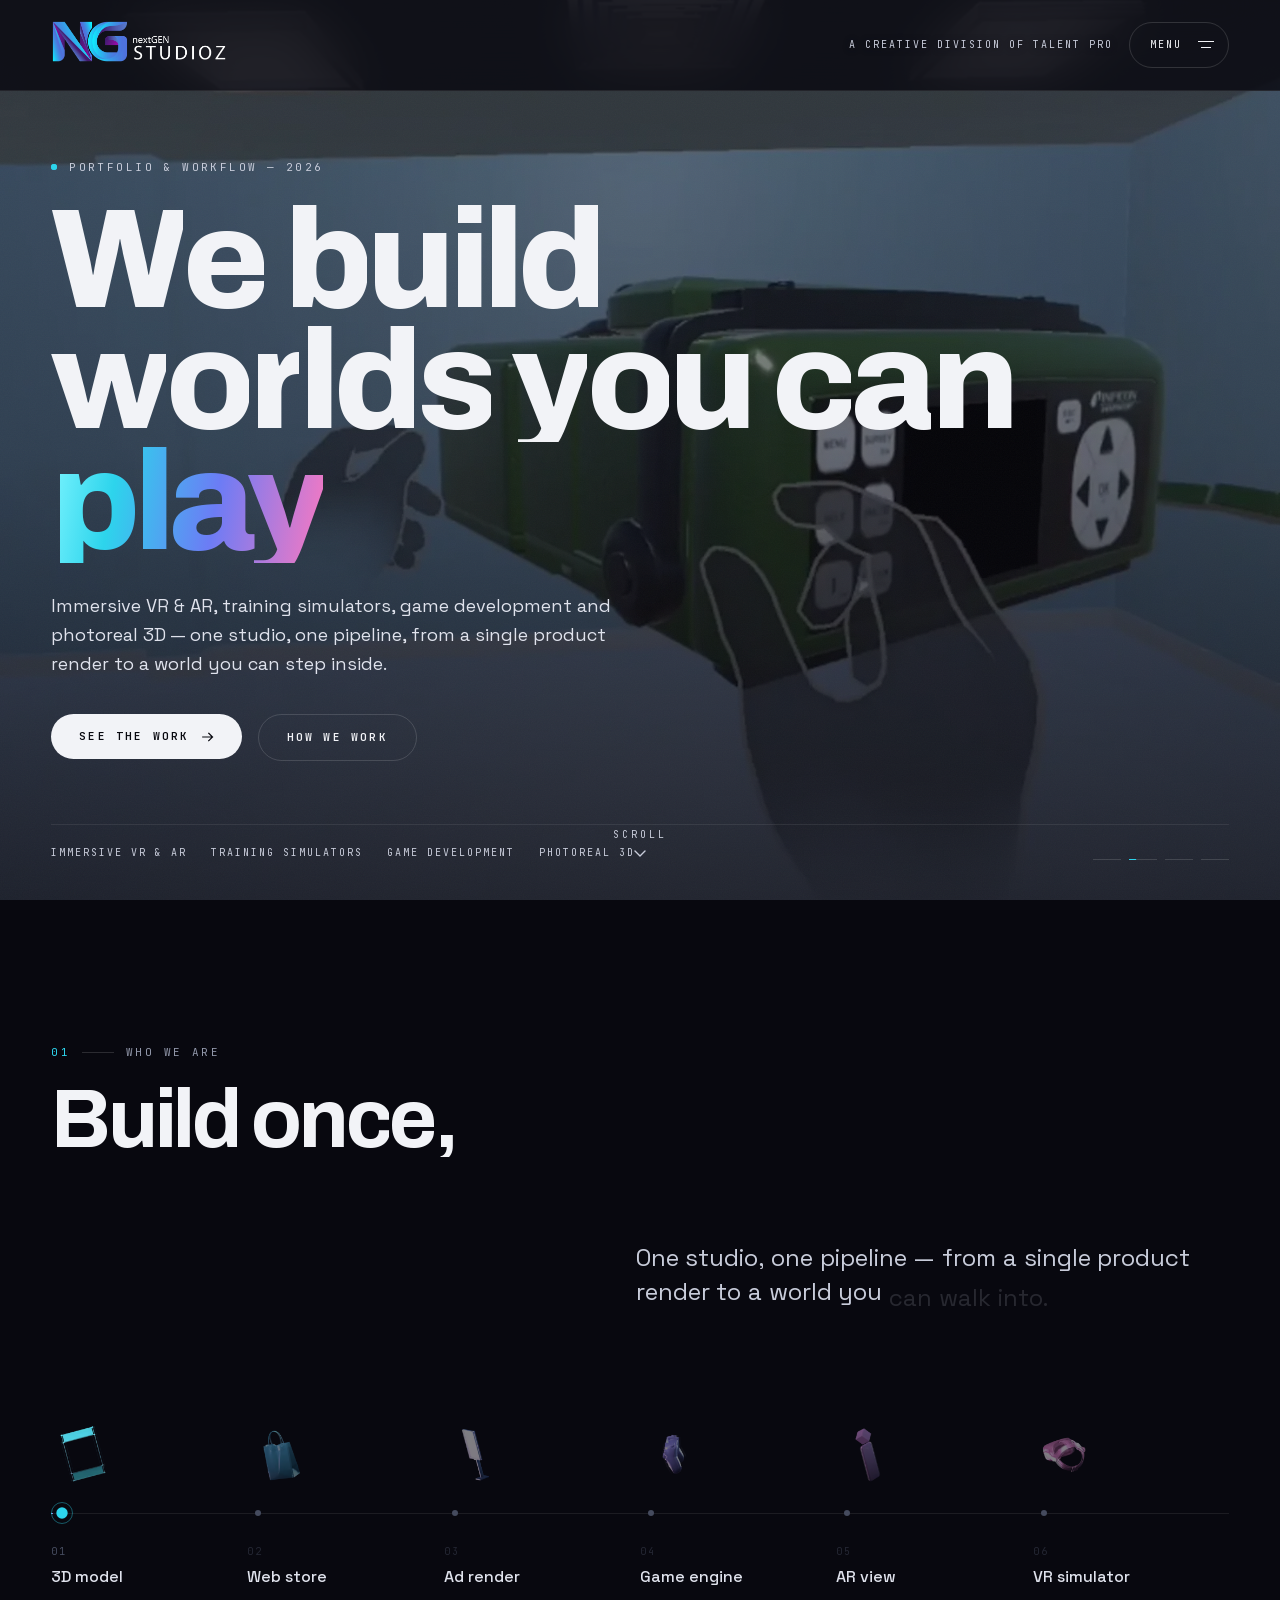
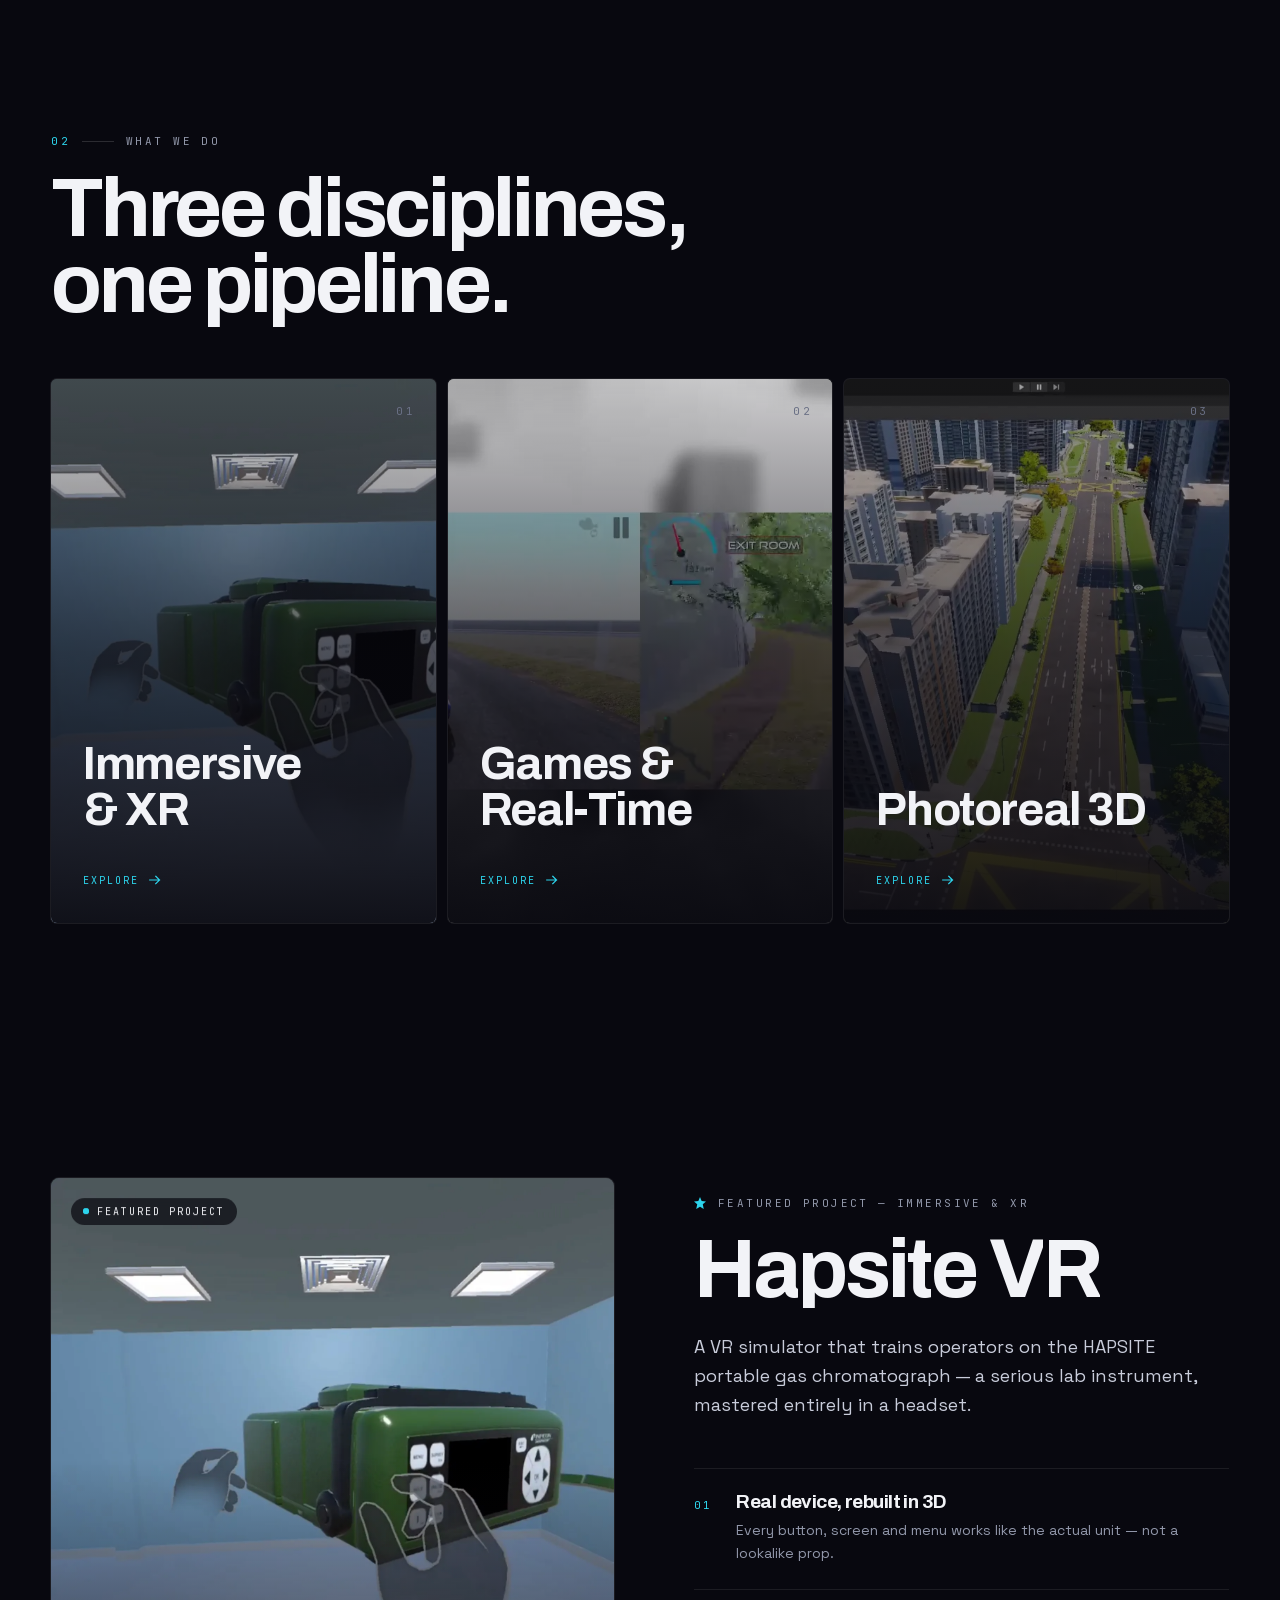
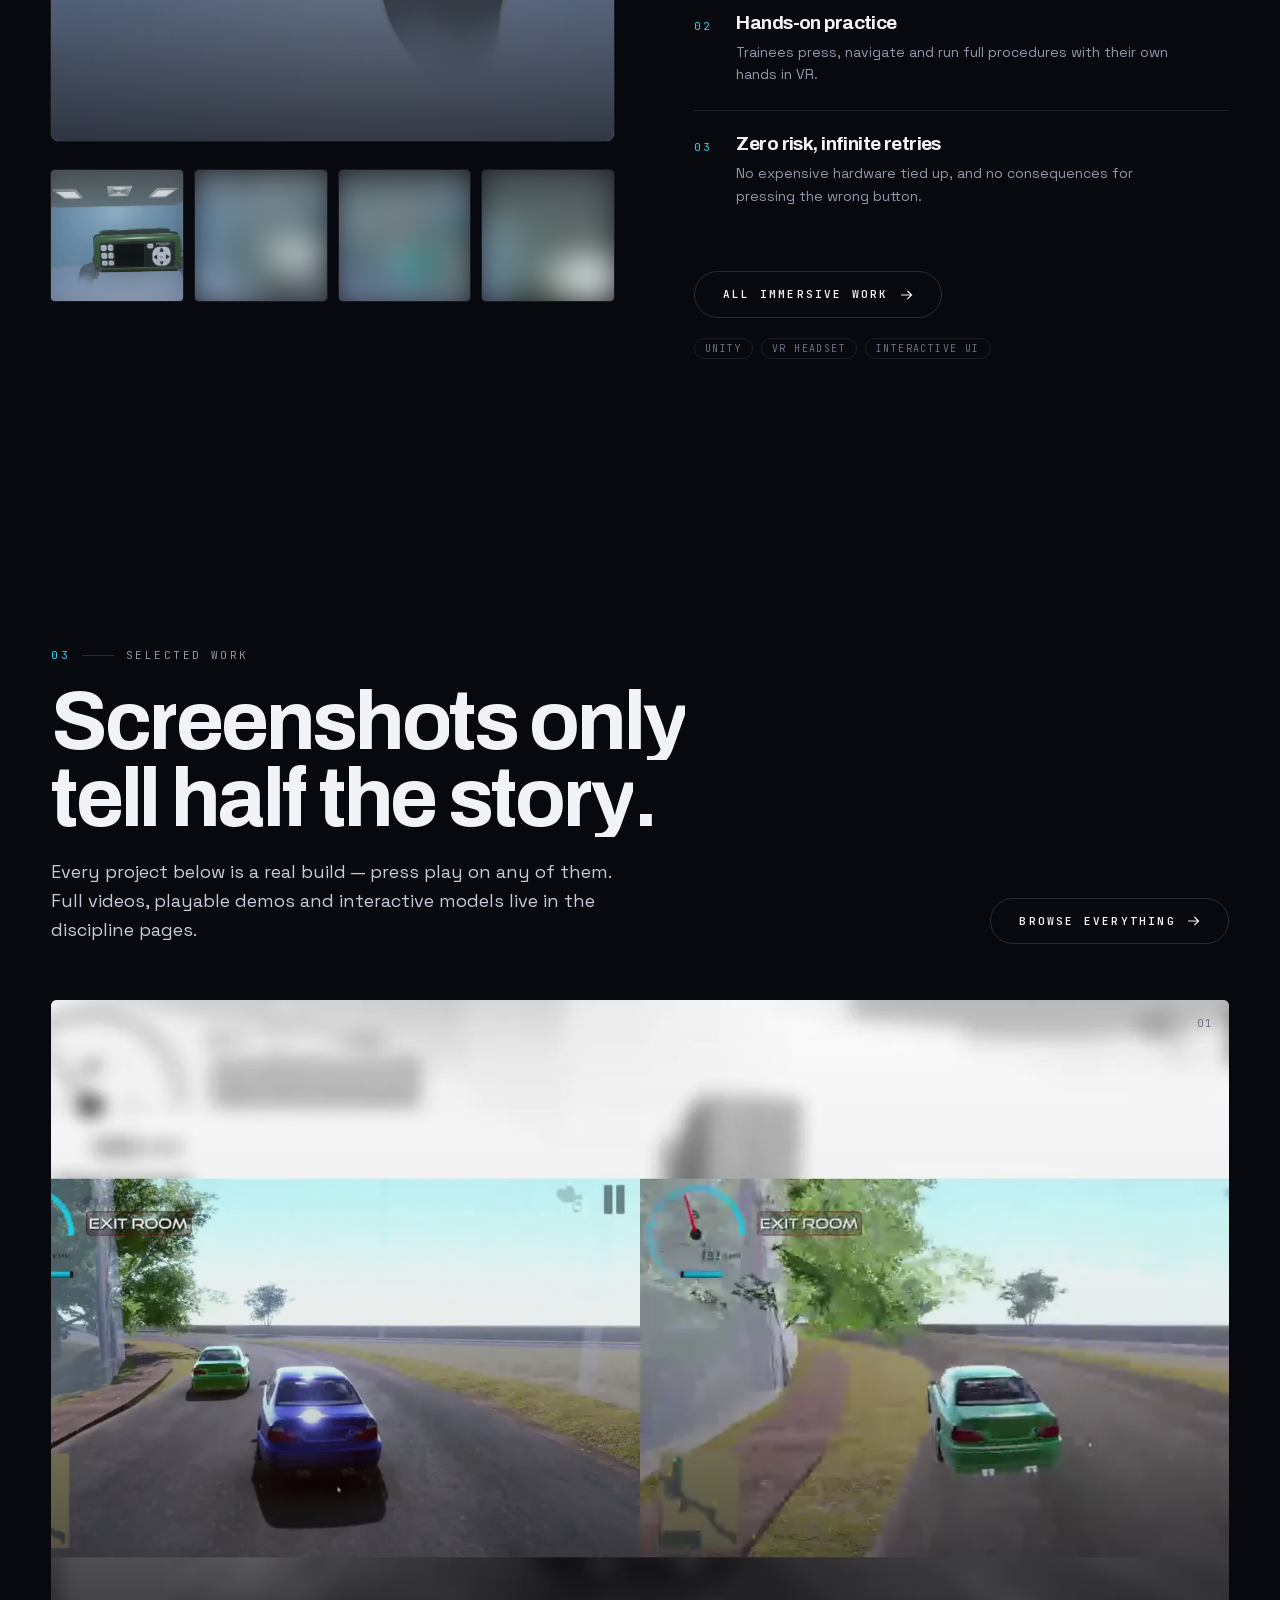
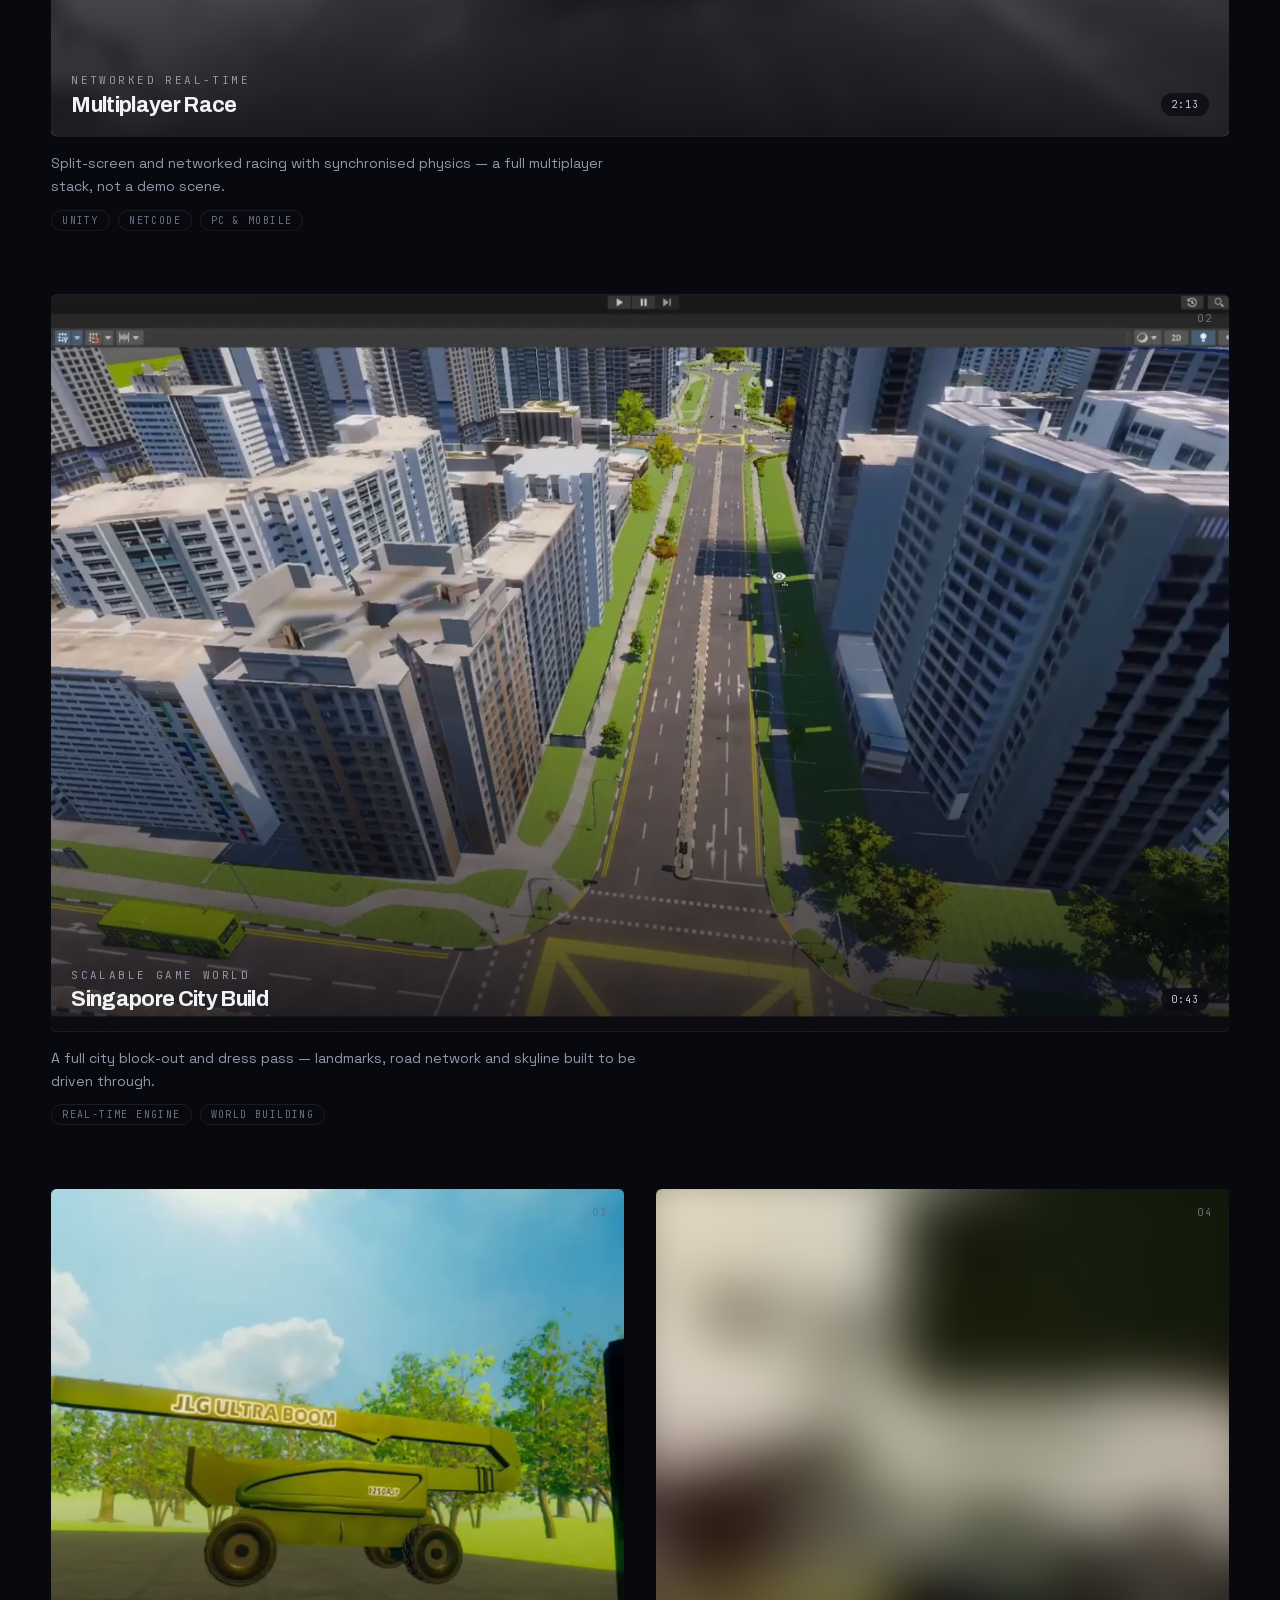
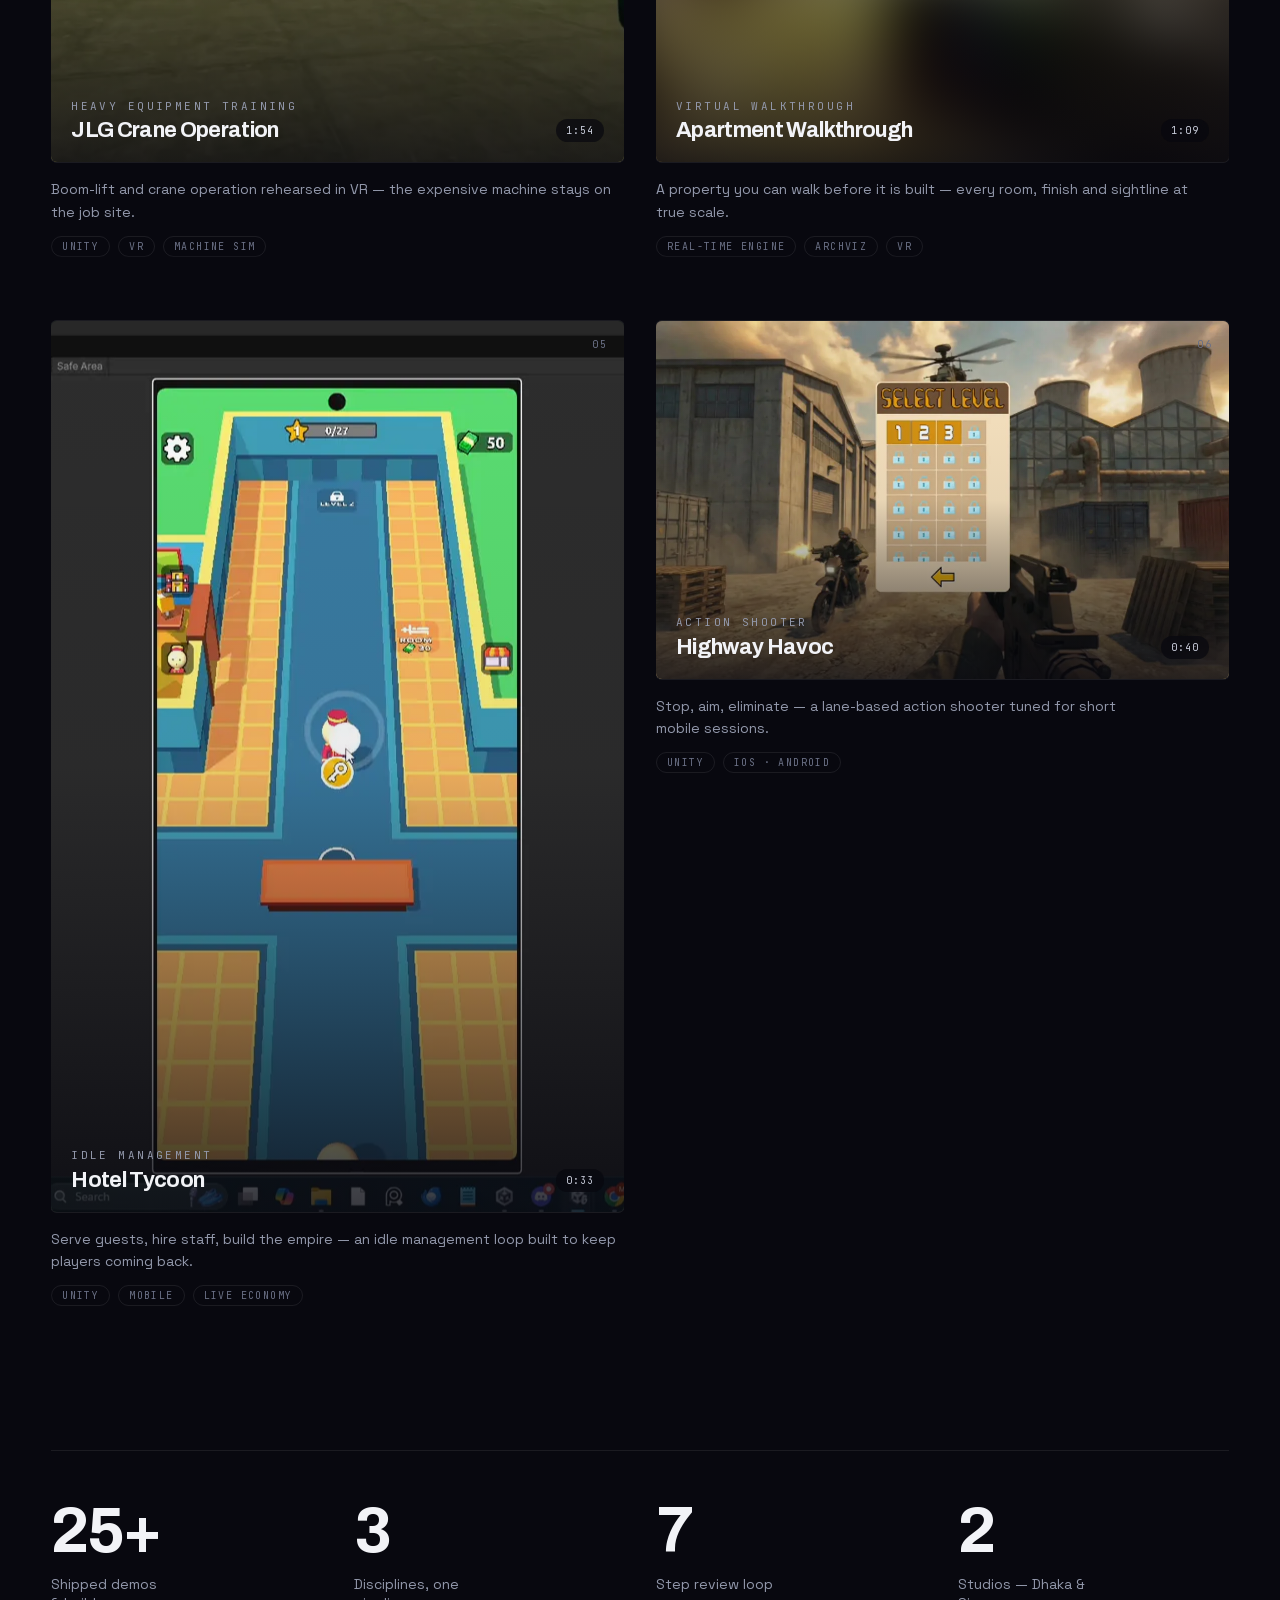
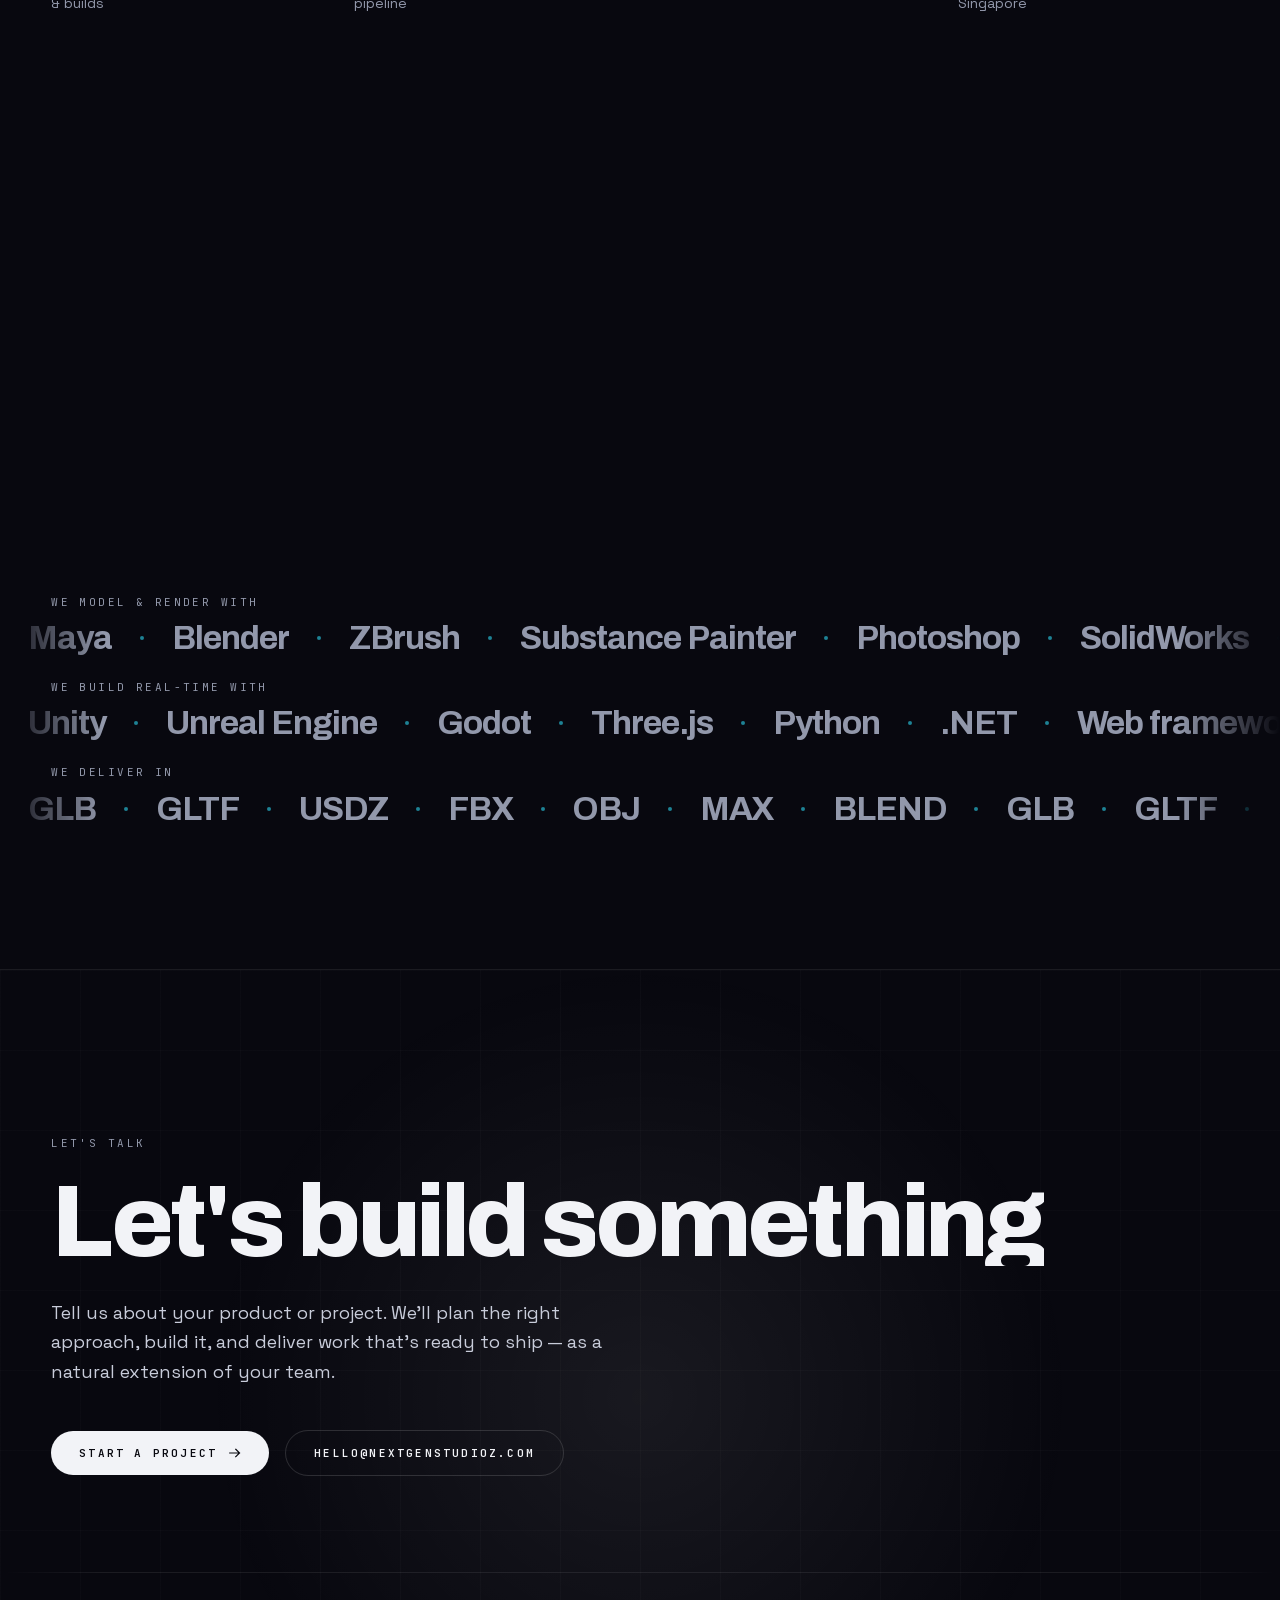
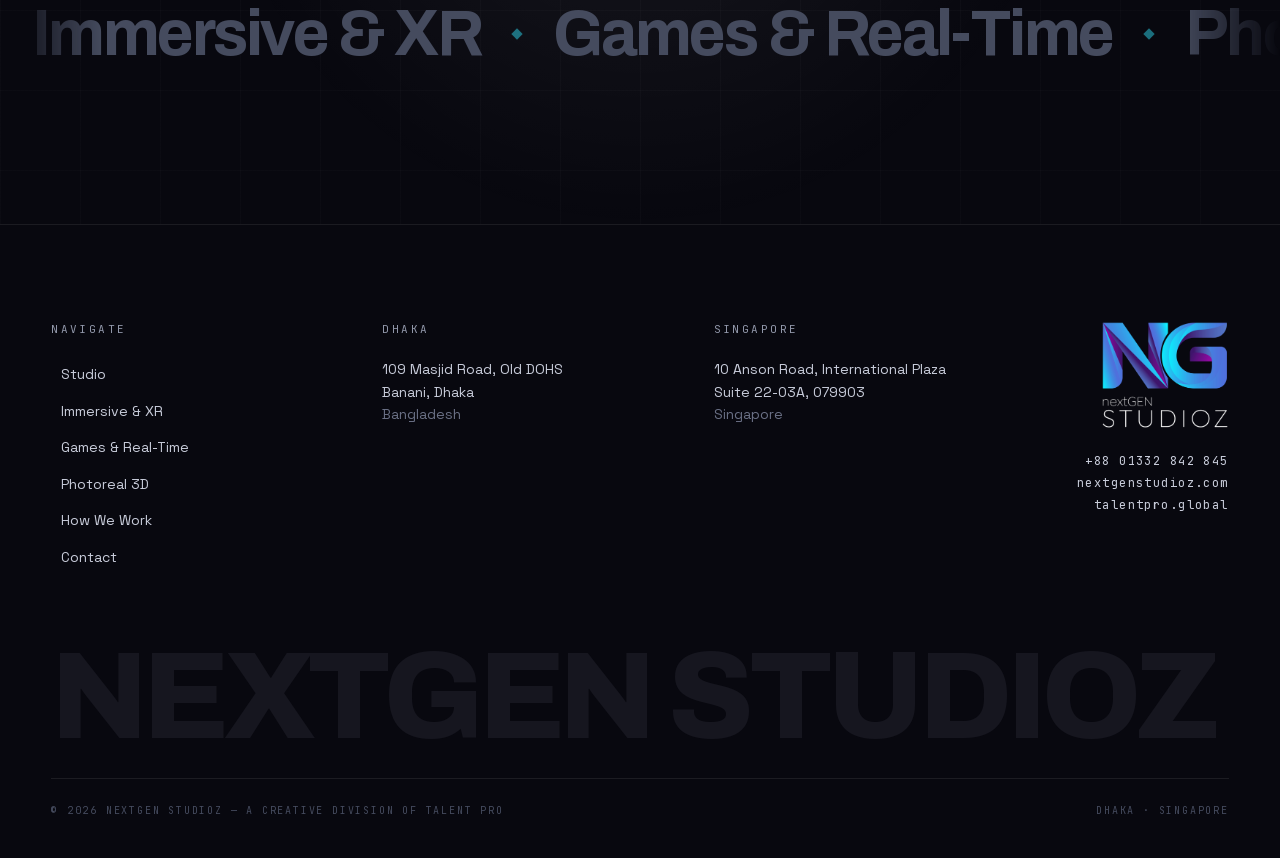
==== commit 9d49e055: "update wwith pipeline chain" ====
--- a/index.html
+++ b/index.html
@@ -1 +1 @@
-<!DOCTYPE html><html lang="en" class="archivo_70e2381f-module__LdYG7q__variable space_grotesk_138bd6dc-module__-yFhkq__variable jetbrains_mono_4eb6c4a7-module__YC5qjq__variable antialiased"><head><meta charSet="utf-8"/><meta name="viewport" content="width=device-width, initial-scale=1"/><link rel="preload" href="/_next/static/media/051742360c26797e-s.p.1bkzbscqrt8rl.woff2" as="font" crossorigin="" type="font/woff2"/><link rel="preload" href="/_next/static/media/0c89a48fa5027cee-s.p.2cyn07wtgehh0.woff2" as="font" crossorigin="" type="font/woff2"/><link rel="preload" href="/_next/static/media/75affa71d1e2f6a7-s.p.17-aodiw50953.woff2" as="font" crossorigin="" type="font/woff2"/><link rel="preload" as="image" href="/media/logo/logo-horizontal.webp" fetchPriority="high"/><link rel="stylesheet" href="/_next/static/chunks/2y717e9_n6a0z.css" data-precedence="next"/><link rel="preload" as="script" fetchPriority="low" href="/_next/static/chunks/1u5zan5bs9a7v.js"/><script src="/_next/static/chunks/2k4ea2q1pj4ke.js" async=""></script><script src="/_next/static/chunks/3wya1fhxq1tky.js" async=""></script><script src="/_next/static/chunks/turbopack-3z3-jwv8zwjfm.js" async=""></script><script src="/_next/static/chunks/1t7853rcew62u.js" async="" crossorigin=""></script><script src="/_next/static/chunks/3fwcd6-2wha7l.js" async="" crossorigin=""></script><script src="/_next/static/chunks/43voo6egrb2h9.js" async="" crossorigin=""></script><script src="/_next/static/chunks/2jzb-4dgo4tm6.js" async="" crossorigin=""></script><meta name="theme-color" content="#08080f"/><meta name="color-scheme" content="dark"/><title>NextGen Studioz — Immersive XR, Games &amp; Photoreal 3D</title><meta name="description" content="One studio, one pipeline — from a single product render to a world you can walk into."/><meta property="og:title" content="NextGen Studioz — We build worlds you can walk into"/><meta property="og:description" content="One studio, one pipeline — from a single product render to a world you can walk into."/><meta property="og:site_name" content="NextGen Studioz"/><meta property="og:type" content="website"/><meta name="twitter:card" content="summary_large_image"/><meta name="twitter:title" content="NextGen Studioz — We build worlds you can walk into"/><meta name="twitter:description" content="One studio, one pipeline — from a single product render to a world you can walk into."/><link rel="icon" href="/favicon.ico?favicon.2lse55rtk-yqg.ico" sizes="48x48" type="image/x-icon"/><link rel="icon" href="/icon.png?icon.22p4u8rw4hw4n.png" sizes="512x512" type="image/png"/><link rel="apple-touch-icon" href="/apple-icon.png?apple-icon.29jzlegll496b.png" sizes="180x180" type="image/png"/><meta name="next-size-adjust" content=""/><script src="/_next/static/chunks/0cz1d0mv5g_q7.js" noModule=""></script></head><body class="min-h-svh"><div hidden=""><!--$--><!--/$--></div><a href="#main" class="sr-only focus:not-sr-only focus:fixed focus:left-4 focus:top-4 focus:z-[99] focus:rounded-full focus:bg-bone focus:px-5 focus:py-2.5 focus:font-mono focus:text-xs focus:uppercase focus:tracking-widest focus:text-ink">Skip to content</a><header class="fixed inset-x-0 top-0 z-[80]"><div class="relative flex items-center justify-between gap-6 border-b px-gutter transition-all duration-500 border-line bg-ink/80 backdrop-blur-xl py-5"><a class="shrink-0" aria-label="NextGen Studioz — home" href="/"><span class="inline-block" style="transform:none"><img src="/media/logo/logo-horizontal.webp" alt="NextGen Studioz" width="1400" height="339" loading="eager" fetchPriority="high" decoding="async" class="block h-auto object-contain transition-all duration-500 w-[11rem]"/></span></a><div class="flex items-center gap-4"><span class="hidden font-mono text-[10px] uppercase tracking-[0.2em] text-ash drop-shadow-[0_1px_3px_rgba(8,8,15,0.9)] lg:block">A creative division of Talent Pro</span><span class="inline-block" style="transform:none"><button type="button" aria-expanded="false" aria-label="Open menu" class="group relative z-[86] flex items-center gap-3 rounded-full border border-line-2 py-2.5 pl-5 pr-2.5 transition-colors duration-300 hover:border-cyan/60"><span class="font-mono text-[10px] uppercase tracking-[0.2em] text-bone">Menu</span><span class="relative grid h-6 w-6 place-items-center"><span class="absolute h-px w-4 bg-bone"></span><span class="absolute h-px w-4 bg-bone"></span></span></button></span></div></div><div aria-hidden="true" class="brand-sweep h-px origin-left" style="transform:scaleX(0)"></div></header><main id="main"><div class="relative overflow-hidden h-[100svh] min-h-[40rem]"><div class="absolute inset-0" style="padding:0rem"><div class="relative h-full w-full overflow-hidden bg-ink-2" style="border-radius:0px"><div class="absolute inset-0" style="transform:none"><div class="absolute inset-0" style="opacity:1;transform:none"><div class="relative h-full w-full overflow-hidden"><div aria-hidden="true" class="absolute inset-0 scale-110 bg-cover bg-center blur-xl" style="background-image:url([data-uri])"></div><img src="/media/poster/singapore-city.webp" alt="" aria-hidden="true" loading="lazy" decoding="async" class="absolute inset-0 h-full w-full object-cover transition-opacity duration-500 opacity-100"/></div></div></div><div class="absolute inset-0 bg-gradient-to-t from-ink via-ink/68 to-ink/55" style="opacity:0.82"></div><div class="noise absolute inset-0"></div></div></div><div class="relative z-10 flex h-full flex-col px-gutter pb-8 pt-28 md:pb-10 md:pt-32"><div class="flex flex-1 flex-col justify-center"><div class="mb-6 flex items-center gap-3" style="opacity:0;transform:translateY(30px)"><span class="relative flex h-1.5 w-1.5"><span class="absolute inset-0 rounded-full bg-cyan"></span><span class="absolute inset-0 animate-ping rounded-full bg-cyan"></span></span><span class="eyebrow !text-ash">Portfolio &amp; Workflow — 2026</span></div><h1 class="display-hero max-w-[22ch]"><span class="inline-block" aria-label="We build worlds you can"><span aria-hidden="true" class="inline-block whitespace-nowrap"><span class="inline-block overflow-hidden align-bottom" style="perspective:600px"><span class="inline-block" style="opacity:0;transform:translateY(110%) rotateX(-78deg)">W</span></span><span class="inline-block overflow-hidden align-bottom" style="perspective:600px"><span class="inline-block" style="opacity:0;transform:translateY(110%) rotateX(-78deg)">e</span></span><span class="inline-block"> </span></span><span aria-hidden="true" class="inline-block whitespace-nowrap"><span class="inline-block overflow-hidden align-bottom" style="perspective:600px"><span class="inline-block" style="opacity:0;transform:translateY(110%) rotateX(-78deg)">b</span></span><span class="inline-block overflow-hidden align-bottom" style="perspective:600px"><span class="inline-block" style="opacity:0;transform:translateY(110%) rotateX(-78deg)">u</span></span><span class="inline-block overflow-hidden align-bottom" style="perspective:600px"><span class="inline-block" style="opacity:0;transform:translateY(110%) rotateX(-78deg)">i</span></span><span class="inline-block overflow-hidden align-bottom" style="perspective:600px"><span class="inline-block" style="opacity:0;transform:translateY(110%) rotateX(-78deg)">l</span></span><span class="inline-block overflow-hidden align-bottom" style="perspective:600px"><span class="inline-block" style="opacity:0;transform:translateY(110%) rotateX(-78deg)">d</span></span><span class="inline-block"> </span></span><span aria-hidden="true" class="inline-block whitespace-nowrap"><span class="inline-block overflow-hidden align-bottom" style="perspective:600px"><span class="inline-block" style="opacity:0;transform:translateY(110%) rotateX(-78deg)">w</span></span><span class="inline-block overflow-hidden align-bottom" style="perspective:600px"><span class="inline-block" style="opacity:0;transform:translateY(110%) rotateX(-78deg)">o</span></span><span class="inline-block overflow-hidden align-bottom" style="perspective:600px"><span class="inline-block" style="opacity:0;transform:translateY(110%) rotateX(-78deg)">r</span></span><span class="inline-block overflow-hidden align-bottom" style="perspective:600px"><span class="inline-block" style="opacity:0;transform:translateY(110%) rotateX(-78deg)">l</span></span><span class="inline-block overflow-hidden align-bottom" style="perspective:600px"><span class="inline-block" style="opacity:0;transform:translateY(110%) rotateX(-78deg)">d</span></span><span class="inline-block overflow-hidden align-bottom" style="perspective:600px"><span class="inline-block" style="opacity:0;transform:translateY(110%) rotateX(-78deg)">s</span></span><span class="inline-block"> </span></span><span aria-hidden="true" class="inline-block whitespace-nowrap"><span class="inline-block overflow-hidden align-bottom" style="perspective:600px"><span class="inline-block" style="opacity:0;transform:translateY(110%) rotateX(-78deg)">y</span></span><span class="inline-block overflow-hidden align-bottom" style="perspective:600px"><span class="inline-block" style="opacity:0;transform:translateY(110%) rotateX(-78deg)">o</span></span><span class="inline-block overflow-hidden align-bottom" style="perspective:600px"><span class="inline-block" style="opacity:0;transform:translateY(110%) rotateX(-78deg)">u</span></span><span class="inline-block"> </span></span><span aria-hidden="true" class="inline-block whitespace-nowrap"><span class="inline-block overflow-hidden align-bottom" style="perspective:600px"><span class="inline-block" style="opacity:0;transform:translateY(110%) rotateX(-78deg)">c</span></span><span class="inline-block overflow-hidden align-bottom" style="perspective:600px"><span class="inline-block" style="opacity:0;transform:translateY(110%) rotateX(-78deg)">a</span></span><span class="inline-block overflow-hidden align-bottom" style="perspective:600px"><span class="inline-block" style="opacity:0;transform:translateY(110%) rotateX(-78deg)">n</span></span></span></span> <span class="relative inline-block overflow-hidden align-bottom"><span class="brand-text inline-block" style="opacity:1;transform:none">walk into</span></span></h1><div class="" style="opacity:0;transform:translateY(30px)"><p class="mt-7 max-w-xl text-base leading-relaxed text-bone-2 md:text-lg">Immersive VR &amp; AR, training simulators, game development and photoreal 3D — one studio, one pipeline, from a single product render to a world you can step inside.</p></div><div class="mt-9"><div class="flex flex-wrap gap-4"><span class="inline-block" style="transform:none"><a class="group relative inline-flex items-center gap-3 overflow-hidden rounded-full px-7 py-3.5 font-mono text-[11px] font-semibold uppercase tracking-[0.2em] transition-colors duration-300 bg-bone text-ink hover:text-ink" href="/immersive/"><span aria-hidden="true" class="brand-sweep absolute inset-0 origin-bottom scale-y-0 transition-transform duration-500 ease-[cubic-bezier(0.16,1,0.3,1)] group-hover:scale-y-100 opacity-90"></span><span class="relative z-10 flex items-center gap-3">See the work<svg viewBox="0 0 16 16" fill="none" aria-hidden="true" class="h-3 w-3 transition-transform duration-300 group-hover:translate-x-1"><path d="M1 8h13M9 3l5 5-5 5" stroke="currentColor" stroke-width="1.6" stroke-linecap="square"></path></svg></span></a></span><span class="inline-block" style="transform:none"><a class="group relative inline-flex items-center gap-3 overflow-hidden rounded-full px-7 py-3.5 font-mono text-[11px] font-semibold uppercase tracking-[0.2em] transition-colors duration-300 border border-line-2 text-bone hover:text-ink" href="/workflow/"><span aria-hidden="true" class="brand-sweep absolute inset-0 origin-bottom scale-y-0 transition-transform duration-500 ease-[cubic-bezier(0.16,1,0.3,1)] group-hover:scale-y-100"></span><span class="relative z-10 flex items-center gap-3">How we work</span></a></span></div></div></div><div class="mt-8 flex shrink-0 flex-wrap items-end justify-between gap-6 border-t border-line pt-5"><ul class="flex flex-wrap gap-x-6 gap-y-2"><li class="font-mono text-[10px] uppercase tracking-[0.2em] text-ash" style="opacity:0;transform:translateY(10px)">Immersive VR &amp; AR</li><li class="font-mono text-[10px] uppercase tracking-[0.2em] text-ash" style="opacity:0;transform:translateY(10px)">Training simulators</li><li class="font-mono text-[10px] uppercase tracking-[0.2em] text-ash" style="opacity:0;transform:translateY(10px)">Game development</li><li class="font-mono text-[10px] uppercase tracking-[0.2em] text-ash" style="opacity:0;transform:translateY(10px)">Photoreal 3D</li></ul><div class="flex items-center gap-2" aria-hidden="true"><span class="h-px w-7 overflow-hidden bg-line-2"><span class="block h-px bg-cyan" style="transform:scaleX(0);transform-origin:0% 50% 0"></span></span><span class="h-px w-7 overflow-hidden bg-line-2"></span><span class="h-px w-7 overflow-hidden bg-line-2"></span><span class="h-px w-7 overflow-hidden bg-line-2"></span></div></div><div aria-hidden="true" class="pointer-events-none absolute inset-x-0 bottom-8 z-10 hidden justify-center md:flex md:bottom-10" style="opacity:1"><div class="flex flex-col items-center gap-2 text-ash"><span class="font-mono text-[10px] uppercase tracking-[0.3em]">Scroll</span><svg width="12" height="16" viewBox="0 0 12 16" fill="none" aria-hidden="true"><path d="M1 1L6 6L11 1" stroke="currentColor" stroke-width="1.4" stroke-linecap="round" stroke-linejoin="round"></path></svg></div></div></div></div><section class="relative py-24 md:py-36"><div class="shell"><div class="grid gap-12 lg:grid-cols-[minmax(0,0.85fr)_minmax(0,1fr)] lg:gap-20"><div><div class="mb-5 flex items-center gap-3" style="opacity:0;transform:translateY(30px)"><span class="font-mono text-[11px] tracking-[0.22em] text-cyan">01</span><span class="h-px w-8 bg-line-2"></span><span class="eyebrow">Who we are</span></div><h2 class="display-xl"><span class="inline-block" aria-label="Build once,"><span aria-hidden="true" class="inline-block whitespace-nowrap"><span class="inline-block overflow-hidden align-bottom" style="perspective:600px"><span class="inline-block" style="opacity:0;transform:translateY(110%) rotateX(-78deg)">B</span></span><span class="inline-block overflow-hidden align-bottom" style="perspective:600px"><span class="inline-block" style="opacity:0;transform:translateY(110%) rotateX(-78deg)">u</span></span><span class="inline-block overflow-hidden align-bottom" style="perspective:600px"><span class="inline-block" style="opacity:0;transform:translateY(110%) rotateX(-78deg)">i</span></span><span class="inline-block overflow-hidden align-bottom" style="perspective:600px"><span class="inline-block" style="opacity:0;transform:translateY(110%) rotateX(-78deg)">l</span></span><span class="inline-block overflow-hidden align-bottom" style="perspective:600px"><span class="inline-block" style="opacity:0;transform:translateY(110%) rotateX(-78deg)">d</span></span><span class="inline-block"> </span></span><span aria-hidden="true" class="inline-block whitespace-nowrap"><span class="inline-block overflow-hidden align-bottom" style="perspective:600px"><span class="inline-block" style="opacity:0;transform:translateY(110%) rotateX(-78deg)">o</span></span><span class="inline-block overflow-hidden align-bottom" style="perspective:600px"><span class="inline-block" style="opacity:0;transform:translateY(110%) rotateX(-78deg)">n</span></span><span class="inline-block overflow-hidden align-bottom" style="perspective:600px"><span class="inline-block" style="opacity:0;transform:translateY(110%) rotateX(-78deg)">c</span></span><span class="inline-block overflow-hidden align-bottom" style="perspective:600px"><span class="inline-block" style="opacity:0;transform:translateY(110%) rotateX(-78deg)">e</span></span><span class="inline-block overflow-hidden align-bottom" style="perspective:600px"><span class="inline-block" style="opacity:0;transform:translateY(110%) rotateX(-78deg)">,</span></span></span></span><br/><span class="brand-text"><span class="inline-block" aria-label="use everywhere."><span aria-hidden="true" class="inline-block whitespace-nowrap"><span class="inline-block overflow-hidden align-bottom" style="perspective:600px"><span class="inline-block" style="opacity:0;transform:translateY(110%) rotateX(-78deg)">u</span></span><span class="inline-block overflow-hidden align-bottom" style="perspective:600px"><span class="inline-block" style="opacity:0;transform:translateY(110%) rotateX(-78deg)">s</span></span><span class="inline-block overflow-hidden align-bottom" style="perspective:600px"><span class="inline-block" style="opacity:0;transform:translateY(110%) rotateX(-78deg)">e</span></span><span class="inline-block"> </span></span><span aria-hidden="true" class="inline-block whitespace-nowrap"><span class="inline-block overflow-hidden align-bottom" style="perspective:600px"><span class="inline-block" style="opacity:0;transform:translateY(110%) rotateX(-78deg)">e</span></span><span class="inline-block overflow-hidden align-bottom" style="perspective:600px"><span class="inline-block" style="opacity:0;transform:translateY(110%) rotateX(-78deg)">v</span></span><span class="inline-block overflow-hidden align-bottom" style="perspective:600px"><span class="inline-block" style="opacity:0;transform:translateY(110%) rotateX(-78deg)">e</span></span><span class="inline-block overflow-hidden align-bottom" style="perspective:600px"><span class="inline-block" style="opacity:0;transform:translateY(110%) rotateX(-78deg)">r</span></span><span class="inline-block overflow-hidden align-bottom" style="perspective:600px"><span class="inline-block" style="opacity:0;transform:translateY(110%) rotateX(-78deg)">y</span></span><span class="inline-block overflow-hidden align-bottom" style="perspective:600px"><span class="inline-block" style="opacity:0;transform:translateY(110%) rotateX(-78deg)">w</span></span><span class="inline-block overflow-hidden align-bottom" style="perspective:600px"><span class="inline-block" style="opacity:0;transform:translateY(110%) rotateX(-78deg)">h</span></span><span class="inline-block overflow-hidden align-bottom" style="perspective:600px"><span class="inline-block" style="opacity:0;transform:translateY(110%) rotateX(-78deg)">e</span></span><span class="inline-block overflow-hidden align-bottom" style="perspective:600px"><span class="inline-block" style="opacity:0;transform:translateY(110%) rotateX(-78deg)">r</span></span><span class="inline-block overflow-hidden align-bottom" style="perspective:600px"><span class="inline-block" style="opacity:0;transform:translateY(110%) rotateX(-78deg)">e</span></span><span class="inline-block overflow-hidden align-bottom" style="perspective:600px"><span class="inline-block" style="opacity:0;transform:translateY(110%) rotateX(-78deg)">.</span></span></span></span></span></h2></div><div class="flex flex-col justify-end"><p class="flex flex-wrap text-lg leading-relaxed text-ash md:text-2xl md:leading-[1.45]"><span class="mr-[0.28em] inline-block"><span class="inline-block" style="opacity:0.16;transform:translateY(6px)">One</span></span><span class="mr-[0.28em] inline-block"><span class="inline-block" style="opacity:0.16;transform:translateY(6px)">studio,</span></span><span class="mr-[0.28em] inline-block"><span class="inline-block" style="opacity:0.16;transform:translateY(6px)">one</span></span><span class="mr-[0.28em] inline-block"><span class="inline-block" style="opacity:0.16;transform:translateY(6px)">pipeline</span></span><span class="mr-[0.28em] inline-block"><span class="inline-block" style="opacity:0.16;transform:translateY(6px)">—</span></span><span class="mr-[0.28em] inline-block"><span class="inline-block" style="opacity:0.16;transform:translateY(6px)">from</span></span><span class="mr-[0.28em] inline-block"><span class="inline-block" style="opacity:0.16;transform:translateY(6px)">a</span></span><span class="mr-[0.28em] inline-block"><span class="inline-block" style="opacity:0.16;transform:translateY(6px)">single</span></span><span class="mr-[0.28em] inline-block"><span class="inline-block" style="opacity:0.16;transform:translateY(6px)">product</span></span><span class="mr-[0.28em] inline-block"><span class="inline-block" style="opacity:0.16;transform:translateY(6px)">render</span></span><span class="mr-[0.28em] inline-block"><span class="inline-block" style="opacity:0.16;transform:translateY(6px)">to</span></span><span class="mr-[0.28em] inline-block"><span class="inline-block" style="opacity:0.16;transform:translateY(6px)">a</span></span><span class="mr-[0.28em] inline-block"><span class="inline-block" style="opacity:0.16;transform:translateY(6px)">world</span></span><span class="mr-[0.28em] inline-block"><span class="inline-block" style="opacity:0.16;transform:translateY(6px)">you</span></span><span class="mr-[0.28em] inline-block"><span class="inline-block" style="opacity:0.16;transform:translateY(6px)">can</span></span><span class="mr-[0.28em] inline-block"><span class="inline-block" style="opacity:0.16;transform:translateY(6px)">walk</span></span><span class="mr-[0.28em] inline-block"><span class="inline-block" style="opacity:0.16;transform:translateY(6px)">into.</span></span></p></div></div><div class="relative mt-20 md:mt-28"><div aria-hidden="true" class="absolute bottom-2 left-[0.6875rem] top-2 w-px bg-line lg:hidden"></div><div aria-hidden="true" class="brand-sweep absolute left-[0.6875rem] top-2 w-px lg:hidden" style="height:0%"></div><div aria-hidden="true" class="absolute left-0 right-0 top-[0.6875rem] hidden h-px bg-line lg:block"></div><div aria-hidden="true" class="brand-sweep absolute left-0 top-[0.6875rem] hidden h-px lg:block" style="width:0%"></div><ol class="flex flex-col gap-y-8 lg:grid lg:grid-cols-6 lg:gap-y-10"><li class="relative flex items-center gap-4 pb-8 last:pb-0 lg:flex-col lg:items-start lg:gap-0 lg:pb-0 lg:pr-4"><span class="relative grid h-[1.375rem] w-[1.375rem] shrink-0 place-items-center lg:mb-5"><span class="absolute h-1.5 w-1.5 rounded-full bg-ash-4"></span><span class="absolute h-1.5 w-1.5 rounded-full bg-cyan" style="opacity:1;transform:scale(1.9)"></span><span class="absolute inset-0 rounded-full border border-cyan/40" style="opacity:1"></span></span><span class="flex items-baseline gap-2 lg:flex-col lg:items-start lg:gap-0"><span class="font-mono text-[10px] tracking-[0.2em] text-ash-4" style="opacity:1">01</span><span class="text-sm font-medium text-bone-2 lg:mt-1.5 md:text-base" style="opacity:0;transform:translateY(12px)">3D model</span></span></li><li class="relative flex items-center gap-4 pb-8 last:pb-0 lg:flex-col lg:items-start lg:gap-0 lg:pb-0 lg:pr-4"><span class="relative grid h-[1.375rem] w-[1.375rem] shrink-0 place-items-center lg:mb-5"><span class="absolute h-1.5 w-1.5 rounded-full bg-ash-4"></span><span class="absolute h-1.5 w-1.5 rounded-full bg-cyan" style="opacity:0;transform:none"></span><span class="absolute inset-0 rounded-full border border-cyan/40" style="opacity:0"></span></span><span class="flex items-baseline gap-2 lg:flex-col lg:items-start lg:gap-0"><span class="font-mono text-[10px] tracking-[0.2em] text-ash-4" style="opacity:0.45">02</span><span class="text-sm font-medium text-bone-2 lg:mt-1.5 md:text-base" style="opacity:0;transform:translateY(12px)">Web store</span></span></li><li class="relative flex items-center gap-4 pb-8 last:pb-0 lg:flex-col lg:items-start lg:gap-0 lg:pb-0 lg:pr-4"><span class="relative grid h-[1.375rem] w-[1.375rem] shrink-0 place-items-center lg:mb-5"><span class="absolute h-1.5 w-1.5 rounded-full bg-ash-4"></span><span class="absolute h-1.5 w-1.5 rounded-full bg-cyan" style="opacity:0;transform:none"></span><span class="absolute inset-0 rounded-full border border-cyan/40" style="opacity:0"></span></span><span class="flex items-baseline gap-2 lg:flex-col lg:items-start lg:gap-0"><span class="font-mono text-[10px] tracking-[0.2em] text-ash-4" style="opacity:0.45">03</span><span class="text-sm font-medium text-bone-2 lg:mt-1.5 md:text-base" style="opacity:0;transform:translateY(12px)">Ad render</span></span></li><li class="relative flex items-center gap-4 pb-8 last:pb-0 lg:flex-col lg:items-start lg:gap-0 lg:pb-0 lg:pr-4"><span class="relative grid h-[1.375rem] w-[1.375rem] shrink-0 place-items-center lg:mb-5"><span class="absolute h-1.5 w-1.5 rounded-full bg-ash-4"></span><span class="absolute h-1.5 w-1.5 rounded-full bg-cyan" style="opacity:0;transform:none"></span><span class="absolute inset-0 rounded-full border border-cyan/40" style="opacity:0"></span></span><span class="flex items-baseline gap-2 lg:flex-col lg:items-start lg:gap-0"><span class="font-mono text-[10px] tracking-[0.2em] text-ash-4" style="opacity:0.45">04</span><span class="text-sm font-medium text-bone-2 lg:mt-1.5 md:text-base" style="opacity:0;transform:translateY(12px)">Game engine</span></span></li><li class="relative flex items-center gap-4 pb-8 last:pb-0 lg:flex-col lg:items-start lg:gap-0 lg:pb-0 lg:pr-4"><span class="relative grid h-[1.375rem] w-[1.375rem] shrink-0 place-items-center lg:mb-5"><span class="absolute h-1.5 w-1.5 rounded-full bg-ash-4"></span><span class="absolute h-1.5 w-1.5 rounded-full bg-cyan" style="opacity:0;transform:none"></span><span class="absolute inset-0 rounded-full border border-cyan/40" style="opacity:0"></span></span><span class="flex items-baseline gap-2 lg:flex-col lg:items-start lg:gap-0"><span class="font-mono text-[10px] tracking-[0.2em] text-ash-4" style="opacity:0.45">05</span><span class="text-sm font-medium text-bone-2 lg:mt-1.5 md:text-base" style="opacity:0;transform:translateY(12px)">AR view</span></span></li><li class="relative flex items-center gap-4 pb-8 last:pb-0 lg:flex-col lg:items-start lg:gap-0 lg:pb-0 lg:pr-4"><span class="relative grid h-[1.375rem] w-[1.375rem] shrink-0 place-items-center lg:mb-5"><span class="absolute h-1.5 w-1.5 rounded-full bg-ash-4"></span><span class="absolute h-1.5 w-1.5 rounded-full bg-cyan" style="opacity:0;transform:none"></span><span class="absolute inset-0 rounded-full border border-cyan/40" style="opacity:0"></span></span><span class="flex items-baseline gap-2 lg:flex-col lg:items-start lg:gap-0"><span class="font-mono text-[10px] tracking-[0.2em] text-ash-4" style="opacity:0.45">06</span><span class="text-sm font-medium text-bone-2 lg:mt-1.5 md:text-base" style="opacity:0;transform:translateY(12px)">VR simulator</span></span></li></ol></div></div></section><section class="relative pb-24 md:pb-32"><div class="shell"><div class="mb-14 flex flex-col gap-6 md:flex-row md:items-end md:justify-between"><div class="" style="opacity:0;transform:translateY(30px)"><div class="flex items-center gap-3"><span class="font-mono text-[11px] tracking-[0.22em] text-cyan">02</span><span class="h-px w-8 bg-line-2"></span><span class="eyebrow">What we do</span></div><h2 class="display-xl mt-5 max-w-[18ch]">Three disciplines, one pipeline.</h2></div></div><div class="flex flex-col gap-6 lg:h-[34rem] lg:flex-row lg:gap-3"><div class="relative min-w-0 flex-1"><a class="group relative flex h-[22rem] w-full flex-col justify-end overflow-hidden rounded-md ring-1 ring-line transition-[box-shadow] duration-500 hover:ring-line-2 lg:h-full" href="/immersive/"><div class="absolute inset-0"><div class="relative h-full w-full overflow-hidden"><div aria-hidden="true" class="absolute inset-0 scale-110 bg-cover bg-center blur-xl" style="background-image:url([data-uri])"></div><img src="/media/poster/hapsite-vr.webp" alt="" aria-hidden="true" loading="lazy" decoding="async" class="absolute inset-0 h-full w-full object-cover transition-opacity duration-500 opacity-100"/></div></div><div class="absolute inset-0 bg-gradient-to-t from-ink via-ink/70 to-ink/20"></div><span aria-hidden="true" class="absolute right-5 top-6 font-mono text-[11px] tracking-[0.24em] text-ash-3">01</span><div class="relative p-6 md:p-8"><h3 class="display-lg mb-4 max-w-[14ch]">Immersive &amp; XR</h3><div class="overflow-hidden transition-[max-height,opacity] duration-[650ms] ease-[cubic-bezier(0.16,1,0.3,1)] max-h-[22rem] opacity-100 lg:max-h-0 lg:opacity-0 lg:group-hover:max-h-[22rem] lg:group-hover:opacity-100"><p class="max-w-sm text-sm leading-relaxed text-ash">VR training simulators, AR product views and virtual walkthroughs. Practice anything, anywhere — safely.</p><ul class="mt-5 flex flex-wrap gap-x-2 gap-y-1.5"><li class="rounded-full border border-line-2 px-2.5 py-0.5 font-mono text-[10px] uppercase tracking-[0.14em] text-ash-2">VR training simulators</li><li class="rounded-full border border-line-2 px-2.5 py-0.5 font-mono text-[10px] uppercase tracking-[0.14em] text-ash-2">AR product experiences</li><li class="rounded-full border border-line-2 px-2.5 py-0.5 font-mono text-[10px] uppercase tracking-[0.14em] text-ash-2">Virtual walkthroughs</li><li class="rounded-full border border-line-2 px-2.5 py-0.5 font-mono text-[10px] uppercase tracking-[0.14em] text-ash-2">Multiplayer XR spaces</li></ul></div><span class="mt-6 inline-flex items-center gap-2.5 font-mono text-[10px] uppercase tracking-[0.2em] text-cyan">Explore<svg viewBox="0 0 16 16" fill="none" aria-hidden="true" class="h-3 w-3 transition-transform duration-300 group-hover:translate-x-1"><path d="M1 8h13M9 3l5 5-5 5" stroke="currentColor" stroke-width="1.6" stroke-linecap="square"></path></svg></span></div><span aria-hidden="true" class="brand-sweep absolute inset-x-0 bottom-0 h-0.5 origin-left scale-x-0 transition-transform duration-[650ms] ease-[cubic-bezier(0.16,1,0.3,1)] group-hover:scale-x-100"></span></a></div><div class="relative min-w-0 flex-1"><a class="group relative flex h-[22rem] w-full flex-col justify-end overflow-hidden rounded-md ring-1 ring-line transition-[box-shadow] duration-500 hover:ring-line-2 lg:h-full" href="/games/"><div class="absolute inset-0"><div class="relative h-full w-full overflow-hidden"><div aria-hidden="true" class="absolute inset-0 scale-110 bg-cover bg-center blur-xl" style="background-image:url([data-uri])"></div><img src="/media/poster/multiplayer-race.webp" alt="" aria-hidden="true" loading="lazy" decoding="async" class="absolute inset-0 h-full w-full object-cover transition-opacity duration-500 opacity-100"/></div></div><div class="absolute inset-0 bg-gradient-to-t from-ink via-ink/70 to-ink/20"></div><span aria-hidden="true" class="absolute right-5 top-6 font-mono text-[11px] tracking-[0.24em] text-ash-3">02</span><div class="relative p-6 md:p-8"><h3 class="display-lg mb-4 max-w-[14ch]">Games &amp; Real-Time</h3><div class="overflow-hidden transition-[max-height,opacity] duration-[650ms] ease-[cubic-bezier(0.16,1,0.3,1)] max-h-[22rem] opacity-100 lg:max-h-0 lg:opacity-0 lg:group-hover:max-h-[22rem] lg:group-hover:opacity-100"><p class="max-w-sm text-sm leading-relaxed text-ash">Playable builds for mobile and PC — from casual mini games to multiplayer worlds. We build the assets and we ship the game.</p><ul class="mt-5 flex flex-wrap gap-x-2 gap-y-1.5"><li class="rounded-full border border-line-2 px-2.5 py-0.5 font-mono text-[10px] uppercase tracking-[0.14em] text-ash-2">Mobile &amp; kids games</li><li class="rounded-full border border-line-2 px-2.5 py-0.5 font-mono text-[10px] uppercase tracking-[0.14em] text-ash-2">Multiplayer worlds</li><li class="rounded-full border border-line-2 px-2.5 py-0.5 font-mono text-[10px] uppercase tracking-[0.14em] text-ash-2">Game-ready assets</li><li class="rounded-full border border-line-2 px-2.5 py-0.5 font-mono text-[10px] uppercase tracking-[0.14em] text-ash-2">Scalable world building</li></ul></div><span class="mt-6 inline-flex items-center gap-2.5 font-mono text-[10px] uppercase tracking-[0.2em] text-cyan">Explore<svg viewBox="0 0 16 16" fill="none" aria-hidden="true" class="h-3 w-3 transition-transform duration-300 group-hover:translate-x-1"><path d="M1 8h13M9 3l5 5-5 5" stroke="currentColor" stroke-width="1.6" stroke-linecap="square"></path></svg></span></div><span aria-hidden="true" class="brand-sweep absolute inset-x-0 bottom-0 h-0.5 origin-left scale-x-0 transition-transform duration-[650ms] ease-[cubic-bezier(0.16,1,0.3,1)] group-hover:scale-x-100"></span></a></div><div class="relative min-w-0 flex-1"><a class="group relative flex h-[22rem] w-full flex-col justify-end overflow-hidden rounded-md ring-1 ring-line transition-[box-shadow] duration-500 hover:ring-line-2 lg:h-full" href="/visualization/"><div class="absolute inset-0"><div class="relative h-full w-full overflow-hidden"><div aria-hidden="true" class="absolute inset-0 scale-110 bg-cover bg-center blur-xl" style="background-image:url([data-uri])"></div><img src="/media/poster/singapore-city.webp" alt="" aria-hidden="true" loading="lazy" decoding="async" class="absolute inset-0 h-full w-full object-cover transition-opacity duration-500 opacity-100"/></div></div><div class="absolute inset-0 bg-gradient-to-t from-ink via-ink/70 to-ink/20"></div><span aria-hidden="true" class="absolute right-5 top-6 font-mono text-[11px] tracking-[0.24em] text-ash-3">03</span><div class="relative p-6 md:p-8"><h3 class="display-lg mb-4 max-w-[14ch]">Photoreal 3D</h3><div class="overflow-hidden transition-[max-height,opacity] duration-[650ms] ease-[cubic-bezier(0.16,1,0.3,1)] max-h-[22rem] opacity-100 lg:max-h-0 lg:opacity-0 lg:group-hover:max-h-[22rem] lg:group-hover:opacity-100"><p class="max-w-sm text-sm leading-relaxed text-ash">Photoreal products, spaces and machines — rendered before they exist in the real world.</p><ul class="mt-5 flex flex-wrap gap-x-2 gap-y-1.5"><li class="rounded-full border border-line-2 px-2.5 py-0.5 font-mono text-[10px] uppercase tracking-[0.14em] text-ash-2">Product visualization</li><li class="rounded-full border border-line-2 px-2.5 py-0.5 font-mono text-[10px] uppercase tracking-[0.14em] text-ash-2">Architecture &amp; interiors</li><li class="rounded-full border border-line-2 px-2.5 py-0.5 font-mono text-[10px] uppercase tracking-[0.14em] text-ash-2">Industrial &amp; hard-surface</li><li class="rounded-full border border-line-2 px-2.5 py-0.5 font-mono text-[10px] uppercase tracking-[0.14em] text-ash-2">Exhibition spaces</li></ul></div><span class="mt-6 inline-flex items-center gap-2.5 font-mono text-[10px] uppercase tracking-[0.2em] text-cyan">Explore<svg viewBox="0 0 16 16" fill="none" aria-hidden="true" class="h-3 w-3 transition-transform duration-300 group-hover:translate-x-1"><path d="M1 8h13M9 3l5 5-5 5" stroke="currentColor" stroke-width="1.6" stroke-linecap="square"></path></svg></span></div><span aria-hidden="true" class="brand-sweep absolute inset-x-0 bottom-0 h-0.5 origin-left scale-x-0 transition-transform duration-[650ms] ease-[cubic-bezier(0.16,1,0.3,1)] group-hover:scale-x-100"></span></a></div></div></div></section><section class="relative py-24 md:py-36"><div class="shell"><div class="grid gap-14 lg:grid-cols-[minmax(0,1fr)_minmax(0,0.95fr)] lg:gap-20"><div class="lg:sticky lg:top-28 lg:self-start"><div style="transform:translateY(-3%)"><button type="button" data-cursor="play" data-cursor-label="PLAY" aria-label="Play Hapsite VR" class="group relative block aspect-square w-full overflow-hidden rounded-lg bg-ink-2 ring-1 ring-line"><div class="relative h-full w-full overflow-hidden"><div aria-hidden="true" class="absolute inset-0 scale-110 bg-cover bg-center blur-xl" style="background-image:url([data-uri])"></div><img src="/media/poster/hapsite-vr.webp" alt="" aria-hidden="true" loading="lazy" decoding="async" class="absolute inset-0 h-full w-full object-cover transition-opacity duration-500 opacity-100"/></div><span class="absolute inset-0 bg-gradient-to-t from-ink/70 via-transparent to-transparent"></span><span class="absolute left-5 top-5 flex items-center gap-2 rounded-full bg-ink/70 px-3 py-1.5 backdrop-blur"><span class="relative flex h-1.5 w-1.5"><span class="absolute inset-0 rounded-full bg-cyan"></span><span class="absolute inset-0 animate-ping rounded-full bg-cyan"></span></span><span class="font-mono text-[10px] uppercase tracking-[0.2em] text-bone">Featured project</span></span></button></div><div class="mt-3 grid grid-cols-4 gap-3"><div class="" style="opacity:0;transform:scale(0.93)"><button type="button" data-cursor="drag" data-cursor-label="VIEW" class="group relative block aspect-square w-full overflow-hidden rounded-sm bg-ink-2 ring-1 ring-line" aria-label="Open still: Device overview"><div aria-hidden="true" class="absolute inset-0 scale-110 bg-cover bg-center blur-lg" style="background-image:url([data-uri])"></div><img src="/media/image/hapsite-shot-1-sm.webp" alt="" loading="lazy" decoding="async" class="absolute inset-0 h-full w-full object-cover opacity-70 transition-all duration-500 group-hover:scale-105 group-hover:opacity-100"/><span class="absolute inset-x-0 bottom-0 translate-y-full bg-ink/85 px-1.5 py-1 text-center font-mono text-[8px] uppercase leading-tight tracking-[0.1em] text-ash backdrop-blur transition-transform duration-300 ease-[cubic-bezier(0.16,1,0.3,1)] group-hover:translate-y-0">Device overview</span></button></div><div class="" style="opacity:0;transform:scale(0.93)"><button type="button" data-cursor="drag" data-cursor-label="VIEW" class="group relative block aspect-square w-full overflow-hidden rounded-sm bg-ink-2 ring-1 ring-line" aria-label="Open still: Hands-on interaction"><div aria-hidden="true" class="absolute inset-0 scale-110 bg-cover bg-center blur-lg" style="background-image:url([data-uri])"></div><img src="/media/image/hapsite-shot-2-sm.webp" alt="" loading="lazy" decoding="async" class="absolute inset-0 h-full w-full object-cover opacity-70 transition-all duration-500 group-hover:scale-105 group-hover:opacity-100"/><span class="absolute inset-x-0 bottom-0 translate-y-full bg-ink/85 px-1.5 py-1 text-center font-mono text-[8px] uppercase leading-tight tracking-[0.1em] text-ash backdrop-blur transition-transform duration-300 ease-[cubic-bezier(0.16,1,0.3,1)] group-hover:translate-y-0">Hands-on interaction</span></button></div><div class="" style="opacity:0;transform:scale(0.93)"><button type="button" data-cursor="drag" data-cursor-label="VIEW" class="group relative block aspect-square w-full overflow-hidden rounded-sm bg-ink-2 ring-1 ring-line" aria-label="Open still: Live instrument screens"><div aria-hidden="true" class="absolute inset-0 scale-110 bg-cover bg-center blur-lg" style="background-image:url([data-uri])"></div><img src="/media/image/hapsite-shot-3-sm.webp" alt="" loading="lazy" decoding="async" class="absolute inset-0 h-full w-full object-cover opacity-70 transition-all duration-500 group-hover:scale-105 group-hover:opacity-100"/><span class="absolute inset-x-0 bottom-0 translate-y-full bg-ink/85 px-1.5 py-1 text-center font-mono text-[8px] uppercase leading-tight tracking-[0.1em] text-ash backdrop-blur transition-transform duration-300 ease-[cubic-bezier(0.16,1,0.3,1)] group-hover:translate-y-0">Live instrument screens</span></button></div><div class="" style="opacity:0;transform:scale(0.93)"><button type="button" data-cursor="drag" data-cursor-label="VIEW" class="group relative block aspect-square w-full overflow-hidden rounded-sm bg-ink-2 ring-1 ring-line" aria-label="Open still: Guided procedures"><div aria-hidden="true" class="absolute inset-0 scale-110 bg-cover bg-center blur-lg" style="background-image:url([data-uri])"></div><img src="/media/image/hapsite-shot-4-sm.webp" alt="" loading="lazy" decoding="async" class="absolute inset-0 h-full w-full object-cover opacity-70 transition-all duration-500 group-hover:scale-105 group-hover:opacity-100"/><span class="absolute inset-x-0 bottom-0 translate-y-full bg-ink/85 px-1.5 py-1 text-center font-mono text-[8px] uppercase leading-tight tracking-[0.1em] text-ash backdrop-blur transition-transform duration-300 ease-[cubic-bezier(0.16,1,0.3,1)] group-hover:translate-y-0">Guided procedures</span></button></div></div></div><div class="flex flex-col justify-center"><div class="mb-5 flex items-center gap-3" style="opacity:0;transform:translateY(30px)"><svg viewBox="0 0 16 16" class="h-3 w-3 text-cyan" aria-hidden="true" fill="currentColor"><path d="M8 0l2.2 5.3L16 6l-4.3 3.7L13 16 8 12.9 3 16l1.3-6.3L0 6l5.8-.7z"></path></svg><span class="eyebrow">Featured project — Immersive &amp; XR</span></div><h2 class="display-xl"><span class="inline-block" aria-label="Hapsite VR"><span aria-hidden="true" class="inline-block whitespace-nowrap"><span class="inline-block overflow-hidden align-bottom" style="perspective:600px"><span class="inline-block" style="opacity:0;transform:translateY(110%) rotateX(-78deg)">H</span></span><span class="inline-block overflow-hidden align-bottom" style="perspective:600px"><span class="inline-block" style="opacity:0;transform:translateY(110%) rotateX(-78deg)">a</span></span><span class="inline-block overflow-hidden align-bottom" style="perspective:600px"><span class="inline-block" style="opacity:0;transform:translateY(110%) rotateX(-78deg)">p</span></span><span class="inline-block overflow-hidden align-bottom" style="perspective:600px"><span class="inline-block" style="opacity:0;transform:translateY(110%) rotateX(-78deg)">s</span></span><span class="inline-block overflow-hidden align-bottom" style="perspective:600px"><span class="inline-block" style="opacity:0;transform:translateY(110%) rotateX(-78deg)">i</span></span><span class="inline-block overflow-hidden align-bottom" style="perspective:600px"><span class="inline-block" style="opacity:0;transform:translateY(110%) rotateX(-78deg)">t</span></span><span class="inline-block overflow-hidden align-bottom" style="perspective:600px"><span class="inline-block" style="opacity:0;transform:translateY(110%) rotateX(-78deg)">e</span></span><span class="inline-block"> </span></span><span aria-hidden="true" class="inline-block whitespace-nowrap"><span class="inline-block overflow-hidden align-bottom" style="perspective:600px"><span class="inline-block" style="opacity:0;transform:translateY(110%) rotateX(-78deg)">V</span></span><span class="inline-block overflow-hidden align-bottom" style="perspective:600px"><span class="inline-block" style="opacity:0;transform:translateY(110%) rotateX(-78deg)">R</span></span></span></span></h2><div class="" style="opacity:0;transform:translateY(30px)"><p class="mt-6 max-w-xl text-base leading-relaxed text-ash md:text-lg">A VR simulator that trains operators on the HAPSITE portable gas chromatograph — a serious lab instrument, mastered entirely in a headset.</p></div><div class="mt-12 flex flex-col"><div class="group border-t border-line py-6" style="opacity:0;transform:translateY(30px)"><div class="flex gap-6"><span class="mt-1 font-mono text-[11px] tracking-[0.2em] text-cyan">01</span><div><h3 class="display-lg text-[clamp(1.05rem,1.5vw,1.35rem)]">Real device, rebuilt in 3D</h3><p class="mt-2 max-w-md text-sm leading-relaxed text-ash-2">Every button, screen and menu works like the actual unit — not a lookalike prop.</p></div></div></div><div class="group border-t border-line py-6" style="opacity:0;transform:translateY(30px)"><div class="flex gap-6"><span class="mt-1 font-mono text-[11px] tracking-[0.2em] text-cyan">02</span><div><h3 class="display-lg text-[clamp(1.05rem,1.5vw,1.35rem)]">Hands-on practice</h3><p class="mt-2 max-w-md text-sm leading-relaxed text-ash-2">Trainees press, navigate and run full procedures with their own hands in VR.</p></div></div></div><div class="group border-t border-line py-6" style="opacity:0;transform:translateY(30px)"><div class="flex gap-6"><span class="mt-1 font-mono text-[11px] tracking-[0.2em] text-cyan">03</span><div><h3 class="display-lg text-[clamp(1.05rem,1.5vw,1.35rem)]">Zero risk, infinite retries</h3><p class="mt-2 max-w-md text-sm leading-relaxed text-ash-2">No expensive hardware tied up, and no consequences for pressing the wrong button.</p></div></div></div></div><div class="mt-10 flex flex-wrap items-center gap-5" style="opacity:0;transform:translateY(30px)"><span class="inline-block" style="transform:none"><a class="group relative inline-flex items-center gap-3 overflow-hidden rounded-full px-7 py-3.5 font-mono text-[11px] font-semibold uppercase tracking-[0.2em] transition-colors duration-300 border border-line-2 text-bone hover:text-ink" href="/immersive/"><span aria-hidden="true" class="brand-sweep absolute inset-0 origin-bottom scale-y-0 transition-transform duration-500 ease-[cubic-bezier(0.16,1,0.3,1)] group-hover:scale-y-100"></span><span class="relative z-10 flex items-center gap-3">All immersive work<svg viewBox="0 0 16 16" fill="none" aria-hidden="true" class="h-3 w-3 transition-transform duration-300 group-hover:translate-x-1"><path d="M1 8h13M9 3l5 5-5 5" stroke="currentColor" stroke-width="1.6" stroke-linecap="square"></path></svg></span></a></span><ul class="flex flex-wrap gap-x-2 gap-y-1.5"><li class="rounded-full border border-line px-2.5 py-0.5 font-mono text-[10px] uppercase tracking-[0.14em] text-ash-3">Unity</li><li class="rounded-full border border-line px-2.5 py-0.5 font-mono text-[10px] uppercase tracking-[0.14em] text-ash-3">VR headset</li><li class="rounded-full border border-line px-2.5 py-0.5 font-mono text-[10px] uppercase tracking-[0.14em] text-ash-3">Interactive UI</li></ul></div></div></div></div></section><section class="relative py-24 md:py-36"><div class="shell"><div class="flex flex-col gap-6 md:flex-row md:items-end md:justify-between mb-14"><div class="max-w-3xl"><div class="mb-5 flex items-center gap-3" style="opacity:0;transform:translateY(30px)"><span class="font-mono text-[11px] tracking-[0.22em] text-cyan">03</span><span class="h-px w-8 bg-line-2"></span><span class="eyebrow">Selected work</span></div><h2 class="display-xl"><span class="inline-block" aria-label="Screenshots only tell half the story."><span aria-hidden="true" class="inline-block whitespace-nowrap"><span class="inline-block overflow-hidden align-bottom" style="perspective:600px"><span class="inline-block" style="opacity:0;transform:translateY(110%) rotateX(-78deg)">S</span></span><span class="inline-block overflow-hidden align-bottom" style="perspective:600px"><span class="inline-block" style="opacity:0;transform:translateY(110%) rotateX(-78deg)">c</span></span><span class="inline-block overflow-hidden align-bottom" style="perspective:600px"><span class="inline-block" style="opacity:0;transform:translateY(110%) rotateX(-78deg)">r</span></span><span class="inline-block overflow-hidden align-bottom" style="perspective:600px"><span class="inline-block" style="opacity:0;transform:translateY(110%) rotateX(-78deg)">e</span></span><span class="inline-block overflow-hidden align-bottom" style="perspective:600px"><span class="inline-block" style="opacity:0;transform:translateY(110%) rotateX(-78deg)">e</span></span><span class="inline-block overflow-hidden align-bottom" style="perspective:600px"><span class="inline-block" style="opacity:0;transform:translateY(110%) rotateX(-78deg)">n</span></span><span class="inline-block overflow-hidden align-bottom" style="perspective:600px"><span class="inline-block" style="opacity:0;transform:translateY(110%) rotateX(-78deg)">s</span></span><span class="inline-block overflow-hidden align-bottom" style="perspective:600px"><span class="inline-block" style="opacity:0;transform:translateY(110%) rotateX(-78deg)">h</span></span><span class="inline-block overflow-hidden align-bottom" style="perspective:600px"><span class="inline-block" style="opacity:0;transform:translateY(110%) rotateX(-78deg)">o</span></span><span class="inline-block overflow-hidden align-bottom" style="perspective:600px"><span class="inline-block" style="opacity:0;transform:translateY(110%) rotateX(-78deg)">t</span></span><span class="inline-block overflow-hidden align-bottom" style="perspective:600px"><span class="inline-block" style="opacity:0;transform:translateY(110%) rotateX(-78deg)">s</span></span><span class="inline-block"> </span></span><span aria-hidden="true" class="inline-block whitespace-nowrap"><span class="inline-block overflow-hidden align-bottom" style="perspective:600px"><span class="inline-block" style="opacity:0;transform:translateY(110%) rotateX(-78deg)">o</span></span><span class="inline-block overflow-hidden align-bottom" style="perspective:600px"><span class="inline-block" style="opacity:0;transform:translateY(110%) rotateX(-78deg)">n</span></span><span class="inline-block overflow-hidden align-bottom" style="perspective:600px"><span class="inline-block" style="opacity:0;transform:translateY(110%) rotateX(-78deg)">l</span></span><span class="inline-block overflow-hidden align-bottom" style="perspective:600px"><span class="inline-block" style="opacity:0;transform:translateY(110%) rotateX(-78deg)">y</span></span><span class="inline-block"> </span></span><span aria-hidden="true" class="inline-block whitespace-nowrap"><span class="inline-block overflow-hidden align-bottom" style="perspective:600px"><span class="inline-block" style="opacity:0;transform:translateY(110%) rotateX(-78deg)">t</span></span><span class="inline-block overflow-hidden align-bottom" style="perspective:600px"><span class="inline-block" style="opacity:0;transform:translateY(110%) rotateX(-78deg)">e</span></span><span class="inline-block overflow-hidden align-bottom" style="perspective:600px"><span class="inline-block" style="opacity:0;transform:translateY(110%) rotateX(-78deg)">l</span></span><span class="inline-block overflow-hidden align-bottom" style="perspective:600px"><span class="inline-block" style="opacity:0;transform:translateY(110%) rotateX(-78deg)">l</span></span><span class="inline-block"> </span></span><span aria-hidden="true" class="inline-block whitespace-nowrap"><span class="inline-block overflow-hidden align-bottom" style="perspective:600px"><span class="inline-block" style="opacity:0;transform:translateY(110%) rotateX(-78deg)">h</span></span><span class="inline-block overflow-hidden align-bottom" style="perspective:600px"><span class="inline-block" style="opacity:0;transform:translateY(110%) rotateX(-78deg)">a</span></span><span class="inline-block overflow-hidden align-bottom" style="perspective:600px"><span class="inline-block" style="opacity:0;transform:translateY(110%) rotateX(-78deg)">l</span></span><span class="inline-block overflow-hidden align-bottom" style="perspective:600px"><span class="inline-block" style="opacity:0;transform:translateY(110%) rotateX(-78deg)">f</span></span><span class="inline-block"> </span></span><span aria-hidden="true" class="inline-block whitespace-nowrap"><span class="inline-block overflow-hidden align-bottom" style="perspective:600px"><span class="inline-block" style="opacity:0;transform:translateY(110%) rotateX(-78deg)">t</span></span><span class="inline-block overflow-hidden align-bottom" style="perspective:600px"><span class="inline-block" style="opacity:0;transform:translateY(110%) rotateX(-78deg)">h</span></span><span class="inline-block overflow-hidden align-bottom" style="perspective:600px"><span class="inline-block" style="opacity:0;transform:translateY(110%) rotateX(-78deg)">e</span></span><span class="inline-block"> </span></span><span aria-hidden="true" class="inline-block whitespace-nowrap"><span class="inline-block overflow-hidden align-bottom" style="perspective:600px"><span class="inline-block" style="opacity:0;transform:translateY(110%) rotateX(-78deg)">s</span></span><span class="inline-block overflow-hidden align-bottom" style="perspective:600px"><span class="inline-block" style="opacity:0;transform:translateY(110%) rotateX(-78deg)">t</span></span><span class="inline-block overflow-hidden align-bottom" style="perspective:600px"><span class="inline-block" style="opacity:0;transform:translateY(110%) rotateX(-78deg)">o</span></span><span class="inline-block overflow-hidden align-bottom" style="perspective:600px"><span class="inline-block" style="opacity:0;transform:translateY(110%) rotateX(-78deg)">r</span></span><span class="inline-block overflow-hidden align-bottom" style="perspective:600px"><span class="inline-block" style="opacity:0;transform:translateY(110%) rotateX(-78deg)">y</span></span><span class="inline-block overflow-hidden align-bottom" style="perspective:600px"><span class="inline-block" style="opacity:0;transform:translateY(110%) rotateX(-78deg)">.</span></span></span></span></h2><div class="" style="opacity:0;transform:translateY(30px)"><p class="mt-5 max-w-xl text-base leading-relaxed text-ash md:text-lg">Every project below is a real build — press play on any of them. Full videos, playable demos and interactive models live in the discipline pages.</p></div></div><div class="shrink-0" style="opacity:0;transform:translateY(30px)"><span class="inline-block" style="transform:none"><a class="group relative inline-flex items-center gap-3 overflow-hidden rounded-full px-7 py-3.5 font-mono text-[11px] font-semibold uppercase tracking-[0.2em] transition-colors duration-300 border border-line-2 text-bone hover:text-ink" href="/games/"><span aria-hidden="true" class="brand-sweep absolute inset-0 origin-bottom scale-y-0 transition-transform duration-500 ease-[cubic-bezier(0.16,1,0.3,1)] group-hover:scale-y-100"></span><span class="relative z-10 flex items-center gap-3">Browse everything<svg viewBox="0 0 16 16" fill="none" aria-hidden="true" class="h-3 w-3 transition-transform duration-300 group-hover:translate-x-1"><path d="M1 8h13M9 3l5 5-5 5" stroke="currentColor" stroke-width="1.6" stroke-linecap="square"></path></svg></span></a></span></div></div><div class="grid gap-x-8 gap-y-14 md:gap-y-16 md:grid-cols-2"><div class="reveal-mask md:col-span-2" style="--reveal-b:100%;opacity:0.4;transform:translateY(18px)"><div class="group relative" style="perspective:1200px"><button type="button" data-cursor="play" data-cursor-label="PLAY" aria-label="Open Multiplayer Race" class="block w-full text-left" style="transform-style:preserve-3d;transform:none"><div data-media-frame="true" class="relative w-full overflow-hidden rounded-md bg-ink-2 ring-1 ring-line transition-[box-shadow,ring-color] duration-500 group-hover:ring-line-2 aspect-[16/10]"><div class="relative h-full w-full overflow-hidden scale-[1.01]"><div aria-hidden="true" class="absolute inset-0 scale-110 bg-cover bg-center blur-xl" style="background-image:url([data-uri])"></div><img src="/media/poster/multiplayer-race.webp" alt="" aria-hidden="true" loading="lazy" decoding="async" class="absolute inset-0 h-full w-full object-cover transition-opacity duration-500 opacity-100"/></div><div aria-hidden="true" class="pointer-events-none absolute inset-0 opacity-0 transition-opacity duration-500 group-hover:opacity-100" style="background:radial-gradient(420px circle at 50% 50%, oklch(1 0 0 / 12%), transparent 62%)"></div><span aria-hidden="true" class="pointer-events-none absolute h-5 w-5 border-cyan opacity-0 transition-all duration-500 group-hover:opacity-100 left-3 top-3 border-l border-t group-hover:left-4 group-hover:top-4"></span><span aria-hidden="true" class="pointer-events-none absolute h-5 w-5 border-cyan opacity-0 transition-all duration-500 group-hover:opacity-100 right-3 top-3 border-r border-t group-hover:right-4 group-hover:top-4"></span><span aria-hidden="true" class="pointer-events-none absolute h-5 w-5 border-cyan opacity-0 transition-all duration-500 group-hover:opacity-100 bottom-3 left-3 border-b border-l group-hover:bottom-4 group-hover:left-4"></span><span aria-hidden="true" class="pointer-events-none absolute h-5 w-5 border-cyan opacity-0 transition-all duration-500 group-hover:opacity-100 bottom-3 right-3 border-b border-r group-hover:bottom-4 group-hover:right-4"></span><div class="pointer-events-none absolute inset-0 bg-gradient-to-t from-ink via-ink/10 to-transparent opacity-80"></div><div class="pointer-events-none absolute inset-x-0 bottom-0 flex items-end justify-between gap-4 p-4 md:p-5"><div class="min-w-0"><p class="eyebrow mb-1.5 truncate">Networked real-time</p><h3 class="display-lg text-[clamp(1.1rem,1.7vw,1.6rem)] leading-none">Multiplayer Race</h3></div><span class="shrink-0 rounded-full bg-ink/70 px-2.5 py-1 font-mono text-[10px] tracking-widest text-ash backdrop-blur">2:13</span></div><span class="pointer-events-none absolute right-4 top-4 font-mono text-[10px] tracking-[0.2em] text-ash-3">01</span></div></button><div class="mt-4 flex flex-col gap-3"><p class="max-w-prose text-sm leading-relaxed text-ash-2">Split-screen and networked racing with synchronised physics — a full multiplayer stack, not a demo scene.</p><ul class="flex flex-wrap gap-x-2 gap-y-1.5"><li class="rounded-full border border-line px-2.5 py-0.5 font-mono text-[10px] uppercase tracking-[0.14em] text-ash-3">Unity</li><li class="rounded-full border border-line px-2.5 py-0.5 font-mono text-[10px] uppercase tracking-[0.14em] text-ash-3">Netcode</li><li class="rounded-full border border-line px-2.5 py-0.5 font-mono text-[10px] uppercase tracking-[0.14em] text-ash-3">PC &amp; mobile</li></ul></div></div></div><div class="reveal-mask md:col-span-2" style="--reveal-b:100%;opacity:0.4;transform:translateY(18px)"><div class="group relative" style="perspective:1200px"><button type="button" data-cursor="play" data-cursor-label="PLAY" aria-label="Open Singapore City Build" class="block w-full text-left" style="transform-style:preserve-3d;transform:none"><div data-media-frame="true" class="relative w-full overflow-hidden rounded-md bg-ink-2 ring-1 ring-line transition-[box-shadow,ring-color] duration-500 group-hover:ring-line-2 aspect-[16/10]"><div class="relative h-full w-full overflow-hidden scale-[1.01]"><div aria-hidden="true" class="absolute inset-0 scale-110 bg-cover bg-center blur-xl" style="background-image:url([data-uri])"></div><img src="/media/poster/singapore-city.webp" alt="" aria-hidden="true" loading="lazy" decoding="async" class="absolute inset-0 h-full w-full object-cover transition-opacity duration-500 opacity-100"/></div><div aria-hidden="true" class="pointer-events-none absolute inset-0 opacity-0 transition-opacity duration-500 group-hover:opacity-100" style="background:radial-gradient(420px circle at 50% 50%, oklch(1 0 0 / 12%), transparent 62%)"></div><span aria-hidden="true" class="pointer-events-none absolute h-5 w-5 border-cyan opacity-0 transition-all duration-500 group-hover:opacity-100 left-3 top-3 border-l border-t group-hover:left-4 group-hover:top-4"></span><span aria-hidden="true" class="pointer-events-none absolute h-5 w-5 border-cyan opacity-0 transition-all duration-500 group-hover:opacity-100 right-3 top-3 border-r border-t group-hover:right-4 group-hover:top-4"></span><span aria-hidden="true" class="pointer-events-none absolute h-5 w-5 border-cyan opacity-0 transition-all duration-500 group-hover:opacity-100 bottom-3 left-3 border-b border-l group-hover:bottom-4 group-hover:left-4"></span><span aria-hidden="true" class="pointer-events-none absolute h-5 w-5 border-cyan opacity-0 transition-all duration-500 group-hover:opacity-100 bottom-3 right-3 border-b border-r group-hover:bottom-4 group-hover:right-4"></span><div class="pointer-events-none absolute inset-0 bg-gradient-to-t from-ink via-ink/10 to-transparent opacity-80"></div><div class="pointer-events-none absolute inset-x-0 bottom-0 flex items-end justify-between gap-4 p-4 md:p-5"><div class="min-w-0"><p class="eyebrow mb-1.5 truncate">Scalable game world</p><h3 class="display-lg text-[clamp(1.1rem,1.7vw,1.6rem)] leading-none">Singapore City Build</h3></div><span class="shrink-0 rounded-full bg-ink/70 px-2.5 py-1 font-mono text-[10px] tracking-widest text-ash backdrop-blur">0:43</span></div><span class="pointer-events-none absolute right-4 top-4 font-mono text-[10px] tracking-[0.2em] text-ash-3">02</span></div></button><div class="mt-4 flex flex-col gap-3"><p class="max-w-prose text-sm leading-relaxed text-ash-2">A full city block-out and dress pass — landmarks, road network and skyline built to be driven through.</p><ul class="flex flex-wrap gap-x-2 gap-y-1.5"><li class="rounded-full border border-line px-2.5 py-0.5 font-mono text-[10px] uppercase tracking-[0.14em] text-ash-3">Real-time engine</li><li class="rounded-full border border-line px-2.5 py-0.5 font-mono text-[10px] uppercase tracking-[0.14em] text-ash-3">World building</li></ul></div></div></div><div class="reveal-mask" style="--reveal-b:100%;opacity:0.4;transform:translateY(18px)"><div class="group relative" style="perspective:1200px"><button type="button" data-cursor="play" data-cursor-label="PLAY" aria-label="Open JLG Crane Operation" class="block w-full text-left" style="transform-style:preserve-3d;transform:none"><div data-media-frame="true" class="relative w-full overflow-hidden rounded-md bg-ink-2 ring-1 ring-line transition-[box-shadow,ring-color] duration-500 group-hover:ring-line-2 aspect-square"><div class="relative h-full w-full overflow-hidden scale-[1.01]"><div aria-hidden="true" class="absolute inset-0 scale-110 bg-cover bg-center blur-xl" style="background-image:url([data-uri])"></div><img src="/media/poster/jlg-crane.webp" alt="" aria-hidden="true" loading="lazy" decoding="async" class="absolute inset-0 h-full w-full object-cover transition-opacity duration-500 opacity-100"/></div><div aria-hidden="true" class="pointer-events-none absolute inset-0 opacity-0 transition-opacity duration-500 group-hover:opacity-100" style="background:radial-gradient(420px circle at 50% 50%, oklch(1 0 0 / 12%), transparent 62%)"></div><span aria-hidden="true" class="pointer-events-none absolute h-5 w-5 border-cyan opacity-0 transition-all duration-500 group-hover:opacity-100 left-3 top-3 border-l border-t group-hover:left-4 group-hover:top-4"></span><span aria-hidden="true" class="pointer-events-none absolute h-5 w-5 border-cyan opacity-0 transition-all duration-500 group-hover:opacity-100 right-3 top-3 border-r border-t group-hover:right-4 group-hover:top-4"></span><span aria-hidden="true" class="pointer-events-none absolute h-5 w-5 border-cyan opacity-0 transition-all duration-500 group-hover:opacity-100 bottom-3 left-3 border-b border-l group-hover:bottom-4 group-hover:left-4"></span><span aria-hidden="true" class="pointer-events-none absolute h-5 w-5 border-cyan opacity-0 transition-all duration-500 group-hover:opacity-100 bottom-3 right-3 border-b border-r group-hover:bottom-4 group-hover:right-4"></span><div class="pointer-events-none absolute inset-0 bg-gradient-to-t from-ink via-ink/10 to-transparent opacity-80"></div><div class="pointer-events-none absolute inset-x-0 bottom-0 flex items-end justify-between gap-4 p-4 md:p-5"><div class="min-w-0"><p class="eyebrow mb-1.5 truncate">Heavy equipment training</p><h3 class="display-lg text-[clamp(1.1rem,1.7vw,1.6rem)] leading-none">JLG Crane Operation</h3></div><span class="shrink-0 rounded-full bg-ink/70 px-2.5 py-1 font-mono text-[10px] tracking-widest text-ash backdrop-blur">1:54</span></div><span class="pointer-events-none absolute right-4 top-4 font-mono text-[10px] tracking-[0.2em] text-ash-3">03</span></div></button><div class="mt-4 flex flex-col gap-3"><p class="max-w-prose text-sm leading-relaxed text-ash-2">Boom-lift and crane operation rehearsed in VR — the expensive machine stays on the job site.</p><ul class="flex flex-wrap gap-x-2 gap-y-1.5"><li class="rounded-full border border-line px-2.5 py-0.5 font-mono text-[10px] uppercase tracking-[0.14em] text-ash-3">Unity</li><li class="rounded-full border border-line px-2.5 py-0.5 font-mono text-[10px] uppercase tracking-[0.14em] text-ash-3">VR</li><li class="rounded-full border border-line px-2.5 py-0.5 font-mono text-[10px] uppercase tracking-[0.14em] text-ash-3">Machine sim</li></ul></div></div></div><div class="reveal-mask" style="--reveal-b:100%;opacity:0.4;transform:translateY(18px)"><div class="group relative" style="perspective:1200px"><button type="button" data-cursor="play" data-cursor-label="PLAY" aria-label="Open Apartment Walkthrough" class="block w-full text-left" style="transform-style:preserve-3d;transform:none"><div data-media-frame="true" class="relative w-full overflow-hidden rounded-md bg-ink-2 ring-1 ring-line transition-[box-shadow,ring-color] duration-500 group-hover:ring-line-2 aspect-square"><div class="relative h-full w-full overflow-hidden scale-[1.01]"><div aria-hidden="true" class="absolute inset-0 scale-110 bg-cover bg-center blur-xl" style="background-image:url([data-uri])"></div><img src="/media/poster/apartment-vr.webp" alt="" aria-hidden="true" loading="lazy" decoding="async" class="absolute inset-0 h-full w-full object-cover transition-opacity duration-500 opacity-100"/></div><div aria-hidden="true" class="pointer-events-none absolute inset-0 opacity-0 transition-opacity duration-500 group-hover:opacity-100" style="background:radial-gradient(420px circle at 50% 50%, oklch(1 0 0 / 12%), transparent 62%)"></div><span aria-hidden="true" class="pointer-events-none absolute h-5 w-5 border-cyan opacity-0 transition-all duration-500 group-hover:opacity-100 left-3 top-3 border-l border-t group-hover:left-4 group-hover:top-4"></span><span aria-hidden="true" class="pointer-events-none absolute h-5 w-5 border-cyan opacity-0 transition-all duration-500 group-hover:opacity-100 right-3 top-3 border-r border-t group-hover:right-4 group-hover:top-4"></span><span aria-hidden="true" class="pointer-events-none absolute h-5 w-5 border-cyan opacity-0 transition-all duration-500 group-hover:opacity-100 bottom-3 left-3 border-b border-l group-hover:bottom-4 group-hover:left-4"></span><span aria-hidden="true" class="pointer-events-none absolute h-5 w-5 border-cyan opacity-0 transition-all duration-500 group-hover:opacity-100 bottom-3 right-3 border-b border-r group-hover:bottom-4 group-hover:right-4"></span><div class="pointer-events-none absolute inset-0 bg-gradient-to-t from-ink via-ink/10 to-transparent opacity-80"></div><div class="pointer-events-none absolute inset-x-0 bottom-0 flex items-end justify-between gap-4 p-4 md:p-5"><div class="min-w-0"><p class="eyebrow mb-1.5 truncate">Virtual walkthrough</p><h3 class="display-lg text-[clamp(1.1rem,1.7vw,1.6rem)] leading-none">Apartment Walkthrough</h3></div><span class="shrink-0 rounded-full bg-ink/70 px-2.5 py-1 font-mono text-[10px] tracking-widest text-ash backdrop-blur">1:09</span></div><span class="pointer-events-none absolute right-4 top-4 font-mono text-[10px] tracking-[0.2em] text-ash-3">04</span></div></button><div class="mt-4 flex flex-col gap-3"><p class="max-w-prose text-sm leading-relaxed text-ash-2">A property you can walk before it is built — every room, finish and sightline at true scale.</p><ul class="flex flex-wrap gap-x-2 gap-y-1.5"><li class="rounded-full border border-line px-2.5 py-0.5 font-mono text-[10px] uppercase tracking-[0.14em] text-ash-3">Real-time engine</li><li class="rounded-full border border-line px-2.5 py-0.5 font-mono text-[10px] uppercase tracking-[0.14em] text-ash-3">Archviz</li><li class="rounded-full border border-line px-2.5 py-0.5 font-mono text-[10px] uppercase tracking-[0.14em] text-ash-3">VR</li></ul></div></div></div><div class="reveal-mask" style="--reveal-b:100%;opacity:0.4;transform:translateY(18px)"><div class="group relative" style="perspective:1200px"><button type="button" data-cursor="play" data-cursor-label="PLAY" aria-label="Open Hotel Tycoon" class="block w-full text-left" style="transform-style:preserve-3d;transform:none"><div data-media-frame="true" class="relative w-full overflow-hidden rounded-md bg-ink-2 ring-1 ring-line transition-[box-shadow,ring-color] duration-500 group-hover:ring-line-2 aspect-[4/5] md:aspect-[9/14]"><div class="relative h-full w-full overflow-hidden scale-[1.01]"><div aria-hidden="true" class="absolute inset-0 scale-110 bg-cover bg-center blur-xl" style="background-image:url([data-uri])"></div><img src="/media/poster/hotel-tycoon.webp" alt="" aria-hidden="true" loading="lazy" decoding="async" class="absolute inset-0 h-full w-full object-cover transition-opacity duration-500 opacity-100"/></div><div aria-hidden="true" class="pointer-events-none absolute inset-0 opacity-0 transition-opacity duration-500 group-hover:opacity-100" style="background:radial-gradient(420px circle at 50% 50%, oklch(1 0 0 / 12%), transparent 62%)"></div><span aria-hidden="true" class="pointer-events-none absolute h-5 w-5 border-cyan opacity-0 transition-all duration-500 group-hover:opacity-100 left-3 top-3 border-l border-t group-hover:left-4 group-hover:top-4"></span><span aria-hidden="true" class="pointer-events-none absolute h-5 w-5 border-cyan opacity-0 transition-all duration-500 group-hover:opacity-100 right-3 top-3 border-r border-t group-hover:right-4 group-hover:top-4"></span><span aria-hidden="true" class="pointer-events-none absolute h-5 w-5 border-cyan opacity-0 transition-all duration-500 group-hover:opacity-100 bottom-3 left-3 border-b border-l group-hover:bottom-4 group-hover:left-4"></span><span aria-hidden="true" class="pointer-events-none absolute h-5 w-5 border-cyan opacity-0 transition-all duration-500 group-hover:opacity-100 bottom-3 right-3 border-b border-r group-hover:bottom-4 group-hover:right-4"></span><div class="pointer-events-none absolute inset-0 bg-gradient-to-t from-ink via-ink/10 to-transparent opacity-80"></div><div class="pointer-events-none absolute inset-x-0 bottom-0 flex items-end justify-between gap-4 p-4 md:p-5"><div class="min-w-0"><p class="eyebrow mb-1.5 truncate">Idle management</p><h3 class="display-lg text-[clamp(1.1rem,1.7vw,1.6rem)] leading-none">Hotel Tycoon</h3></div><span class="shrink-0 rounded-full bg-ink/70 px-2.5 py-1 font-mono text-[10px] tracking-widest text-ash backdrop-blur">0:33</span></div><span class="pointer-events-none absolute right-4 top-4 font-mono text-[10px] tracking-[0.2em] text-ash-3">05</span></div></button><div class="mt-4 flex flex-col gap-3"><p class="max-w-prose text-sm leading-relaxed text-ash-2">Serve guests, hire staff, build the empire — an idle management loop built to keep players coming back.</p><ul class="flex flex-wrap gap-x-2 gap-y-1.5"><li class="rounded-full border border-line px-2.5 py-0.5 font-mono text-[10px] uppercase tracking-[0.14em] text-ash-3">Unity</li><li class="rounded-full border border-line px-2.5 py-0.5 font-mono text-[10px] uppercase tracking-[0.14em] text-ash-3">Mobile</li><li class="rounded-full border border-line px-2.5 py-0.5 font-mono text-[10px] uppercase tracking-[0.14em] text-ash-3">Live economy</li></ul></div></div></div><div class="reveal-mask" style="--reveal-b:100%;opacity:0.4;transform:translateY(18px)"><div class="group relative" style="perspective:1200px"><button type="button" data-cursor="play" data-cursor-label="PLAY" aria-label="Open Highway Havoc" class="block w-full text-left" style="transform-style:preserve-3d;transform:none"><div data-media-frame="true" class="relative w-full overflow-hidden rounded-md bg-ink-2 ring-1 ring-line transition-[box-shadow,ring-color] duration-500 group-hover:ring-line-2 aspect-[16/10]"><div class="relative h-full w-full overflow-hidden scale-[1.01]"><div aria-hidden="true" class="absolute inset-0 scale-110 bg-cover bg-center blur-xl" style="background-image:url([data-uri])"></div><img src="/media/poster/highway-havoc.webp" alt="" aria-hidden="true" loading="lazy" decoding="async" class="absolute inset-0 h-full w-full object-cover transition-opacity duration-500 opacity-100"/></div><div aria-hidden="true" class="pointer-events-none absolute inset-0 opacity-0 transition-opacity duration-500 group-hover:opacity-100" style="background:radial-gradient(420px circle at 50% 50%, oklch(1 0 0 / 12%), transparent 62%)"></div><span aria-hidden="true" class="pointer-events-none absolute h-5 w-5 border-cyan opacity-0 transition-all duration-500 group-hover:opacity-100 left-3 top-3 border-l border-t group-hover:left-4 group-hover:top-4"></span><span aria-hidden="true" class="pointer-events-none absolute h-5 w-5 border-cyan opacity-0 transition-all duration-500 group-hover:opacity-100 right-3 top-3 border-r border-t group-hover:right-4 group-hover:top-4"></span><span aria-hidden="true" class="pointer-events-none absolute h-5 w-5 border-cyan opacity-0 transition-all duration-500 group-hover:opacity-100 bottom-3 left-3 border-b border-l group-hover:bottom-4 group-hover:left-4"></span><span aria-hidden="true" class="pointer-events-none absolute h-5 w-5 border-cyan opacity-0 transition-all duration-500 group-hover:opacity-100 bottom-3 right-3 border-b border-r group-hover:bottom-4 group-hover:right-4"></span><div class="pointer-events-none absolute inset-0 bg-gradient-to-t from-ink via-ink/10 to-transparent opacity-80"></div><div class="pointer-events-none absolute inset-x-0 bottom-0 flex items-end justify-between gap-4 p-4 md:p-5"><div class="min-w-0"><p class="eyebrow mb-1.5 truncate">Action shooter</p><h3 class="display-lg text-[clamp(1.1rem,1.7vw,1.6rem)] leading-none">Highway Havoc</h3></div><span class="shrink-0 rounded-full bg-ink/70 px-2.5 py-1 font-mono text-[10px] tracking-widest text-ash backdrop-blur">0:40</span></div><span class="pointer-events-none absolute right-4 top-4 font-mono text-[10px] tracking-[0.2em] text-ash-3">06</span></div></button><div class="mt-4 flex flex-col gap-3"><p class="max-w-prose text-sm leading-relaxed text-ash-2">Stop, aim, eliminate — a lane-based action shooter tuned for short mobile sessions.</p><ul class="flex flex-wrap gap-x-2 gap-y-1.5"><li class="rounded-full border border-line px-2.5 py-0.5 font-mono text-[10px] uppercase tracking-[0.14em] text-ash-3">Unity</li><li class="rounded-full border border-line px-2.5 py-0.5 font-mono text-[10px] uppercase tracking-[0.14em] text-ash-3">iOS · Android</li></ul></div></div></div></div></div></section><section class="relative pb-24 md:pb-32"><div class="shell"><div class="grid grid-cols-2 gap-x-8 gap-y-12 border-t border-line pt-12 md:grid-cols-4"><div class="" style="opacity:0;transform:translateY(30px)"><p class="display-xl text-[clamp(2.5rem,5vw,4.5rem)] leading-none"><span class="tabular-nums">0<!-- -->+</span></p><p class="mt-3 max-w-[16ch] text-sm leading-snug text-ash-2">Shipped demos &amp; builds</p></div><div class="" style="opacity:0;transform:translateY(30px)"><p class="display-xl text-[clamp(2.5rem,5vw,4.5rem)] leading-none"><span class="tabular-nums">0</span></p><p class="mt-3 max-w-[16ch] text-sm leading-snug text-ash-2">Disciplines, one pipeline</p></div><div class="" style="opacity:0;transform:translateY(30px)"><p class="display-xl text-[clamp(2.5rem,5vw,4.5rem)] leading-none"><span class="tabular-nums">0</span></p><p class="mt-3 max-w-[16ch] text-sm leading-snug text-ash-2">Step review loop</p></div><div class="" style="opacity:0;transform:translateY(30px)"><p class="display-xl text-[clamp(2.5rem,5vw,4.5rem)] leading-none"><span class="tabular-nums">0</span></p><p class="mt-3 max-w-[16ch] text-sm leading-snug text-ash-2">Studios — Dhaka &amp; Singapore</p></div></div></div></section><section class="relative py-24 md:py-36"><div class="shell mb-10"><div class="flex flex-col gap-6 md:flex-row md:items-end md:justify-between"><div class="max-w-3xl"><div class="mb-5 flex items-center gap-3" style="opacity:0;transform:translateY(30px)"><span class="font-mono text-[11px] tracking-[0.22em] text-cyan">04</span><span class="h-px w-8 bg-line-2"></span><span class="eyebrow">Capabilities</span></div><h2 class="display-xl"><span class="inline-block" aria-label="Your files, your pipeline — we fit in."><span aria-hidden="true" class="inline-block whitespace-nowrap"><span class="inline-block overflow-hidden align-bottom" style="perspective:600px"><span class="inline-block" style="opacity:0;transform:translateY(110%) rotateX(-78deg)">Y</span></span><span class="inline-block overflow-hidden align-bottom" style="perspective:600px"><span class="inline-block" style="opacity:0;transform:translateY(110%) rotateX(-78deg)">o</span></span><span class="inline-block overflow-hidden align-bottom" style="perspective:600px"><span class="inline-block" style="opacity:0;transform:translateY(110%) rotateX(-78deg)">u</span></span><span class="inline-block overflow-hidden align-bottom" style="perspective:600px"><span class="inline-block" style="opacity:0;transform:translateY(110%) rotateX(-78deg)">r</span></span><span class="inline-block"> </span></span><span aria-hidden="true" class="inline-block whitespace-nowrap"><span class="inline-block overflow-hidden align-bottom" style="perspective:600px"><span class="inline-block" style="opacity:0;transform:translateY(110%) rotateX(-78deg)">f</span></span><span class="inline-block overflow-hidden align-bottom" style="perspective:600px"><span class="inline-block" style="opacity:0;transform:translateY(110%) rotateX(-78deg)">i</span></span><span class="inline-block overflow-hidden align-bottom" style="perspective:600px"><span class="inline-block" style="opacity:0;transform:translateY(110%) rotateX(-78deg)">l</span></span><span class="inline-block overflow-hidden align-bottom" style="perspective:600px"><span class="inline-block" style="opacity:0;transform:translateY(110%) rotateX(-78deg)">e</span></span><span class="inline-block overflow-hidden align-bottom" style="perspective:600px"><span class="inline-block" style="opacity:0;transform:translateY(110%) rotateX(-78deg)">s</span></span><span class="inline-block overflow-hidden align-bottom" style="perspective:600px"><span class="inline-block" style="opacity:0;transform:translateY(110%) rotateX(-78deg)">,</span></span><span class="inline-block"> </span></span><span aria-hidden="true" class="inline-block whitespace-nowrap"><span class="inline-block overflow-hidden align-bottom" style="perspective:600px"><span class="inline-block" style="opacity:0;transform:translateY(110%) rotateX(-78deg)">y</span></span><span class="inline-block overflow-hidden align-bottom" style="perspective:600px"><span class="inline-block" style="opacity:0;transform:translateY(110%) rotateX(-78deg)">o</span></span><span class="inline-block overflow-hidden align-bottom" style="perspective:600px"><span class="inline-block" style="opacity:0;transform:translateY(110%) rotateX(-78deg)">u</span></span><span class="inline-block overflow-hidden align-bottom" style="perspective:600px"><span class="inline-block" style="opacity:0;transform:translateY(110%) rotateX(-78deg)">r</span></span><span class="inline-block"> </span></span><span aria-hidden="true" class="inline-block whitespace-nowrap"><span class="inline-block overflow-hidden align-bottom" style="perspective:600px"><span class="inline-block" style="opacity:0;transform:translateY(110%) rotateX(-78deg)">p</span></span><span class="inline-block overflow-hidden align-bottom" style="perspective:600px"><span class="inline-block" style="opacity:0;transform:translateY(110%) rotateX(-78deg)">i</span></span><span class="inline-block overflow-hidden align-bottom" style="perspective:600px"><span class="inline-block" style="opacity:0;transform:translateY(110%) rotateX(-78deg)">p</span></span><span class="inline-block overflow-hidden align-bottom" style="perspective:600px"><span class="inline-block" style="opacity:0;transform:translateY(110%) rotateX(-78deg)">e</span></span><span class="inline-block overflow-hidden align-bottom" style="perspective:600px"><span class="inline-block" style="opacity:0;transform:translateY(110%) rotateX(-78deg)">l</span></span><span class="inline-block overflow-hidden align-bottom" style="perspective:600px"><span class="inline-block" style="opacity:0;transform:translateY(110%) rotateX(-78deg)">i</span></span><span class="inline-block overflow-hidden align-bottom" style="perspective:600px"><span class="inline-block" style="opacity:0;transform:translateY(110%) rotateX(-78deg)">n</span></span><span class="inline-block overflow-hidden align-bottom" style="perspective:600px"><span class="inline-block" style="opacity:0;transform:translateY(110%) rotateX(-78deg)">e</span></span><span class="inline-block"> </span></span><span aria-hidden="true" class="inline-block whitespace-nowrap"><span class="inline-block overflow-hidden align-bottom" style="perspective:600px"><span class="inline-block" style="opacity:0;transform:translateY(110%) rotateX(-78deg)">—</span></span><span class="inline-block"> </span></span><span aria-hidden="true" class="inline-block whitespace-nowrap"><span class="inline-block overflow-hidden align-bottom" style="perspective:600px"><span class="inline-block" style="opacity:0;transform:translateY(110%) rotateX(-78deg)">w</span></span><span class="inline-block overflow-hidden align-bottom" style="perspective:600px"><span class="inline-block" style="opacity:0;transform:translateY(110%) rotateX(-78deg)">e</span></span><span class="inline-block"> </span></span><span aria-hidden="true" class="inline-block whitespace-nowrap"><span class="inline-block overflow-hidden align-bottom" style="perspective:600px"><span class="inline-block" style="opacity:0;transform:translateY(110%) rotateX(-78deg)">f</span></span><span class="inline-block overflow-hidden align-bottom" style="perspective:600px"><span class="inline-block" style="opacity:0;transform:translateY(110%) rotateX(-78deg)">i</span></span><span class="inline-block overflow-hidden align-bottom" style="perspective:600px"><span class="inline-block" style="opacity:0;transform:translateY(110%) rotateX(-78deg)">t</span></span><span class="inline-block"> </span></span><span aria-hidden="true" class="inline-block whitespace-nowrap"><span class="inline-block overflow-hidden align-bottom" style="perspective:600px"><span class="inline-block" style="opacity:0;transform:translateY(110%) rotateX(-78deg)">i</span></span><span class="inline-block overflow-hidden align-bottom" style="perspective:600px"><span class="inline-block" style="opacity:0;transform:translateY(110%) rotateX(-78deg)">n</span></span><span class="inline-block overflow-hidden align-bottom" style="perspective:600px"><span class="inline-block" style="opacity:0;transform:translateY(110%) rotateX(-78deg)">.</span></span></span></span></h2><div class="" style="opacity:0;transform:translateY(30px)"><p class="mt-5 max-w-xl text-base leading-relaxed text-ash md:text-lg">We work in the tools your team already uses, and deliver in the formats your pipeline already reads.</p></div></div></div></div><div class="flex flex-col gap-6"><div><p class="eyebrow shell mb-3">We model &amp; render with</p><div class="mask-fade-x group relative flex overflow-hidden"><div class="flex w-max shrink-0 items-center will-change-transform group-hover:[animation-play-state:paused]" style="animation:ngs-marquee 30s linear infinite;animation-direction:normal"><div class="flex shrink-0 items-center"><span class="flex items-center"><span class="display-lg px-7 text-[clamp(1.35rem,2.6vw,2.25rem)] text-ash-2">Maya</span><span class="h-1 w-1 rounded-full bg-cyan/60"></span></span><span class="flex items-center"><span class="display-lg px-7 text-[clamp(1.35rem,2.6vw,2.25rem)] text-ash-2">Blender</span><span class="h-1 w-1 rounded-full bg-cyan/60"></span></span><span class="flex items-center"><span class="display-lg px-7 text-[clamp(1.35rem,2.6vw,2.25rem)] text-ash-2">ZBrush</span><span class="h-1 w-1 rounded-full bg-cyan/60"></span></span><span class="flex items-center"><span class="display-lg px-7 text-[clamp(1.35rem,2.6vw,2.25rem)] text-ash-2">Substance Painter</span><span class="h-1 w-1 rounded-full bg-cyan/60"></span></span><span class="flex items-center"><span class="display-lg px-7 text-[clamp(1.35rem,2.6vw,2.25rem)] text-ash-2">Photoshop</span><span class="h-1 w-1 rounded-full bg-cyan/60"></span></span><span class="flex items-center"><span class="display-lg px-7 text-[clamp(1.35rem,2.6vw,2.25rem)] text-ash-2">SolidWorks</span><span class="h-1 w-1 rounded-full bg-cyan/60"></span></span><span class="flex items-center"><span class="display-lg px-7 text-[clamp(1.35rem,2.6vw,2.25rem)] text-ash-2">KeyShot</span><span class="h-1 w-1 rounded-full bg-cyan/60"></span></span><span class="flex items-center"><span class="display-lg px-7 text-[clamp(1.35rem,2.6vw,2.25rem)] text-ash-2">Autodesk</span><span class="h-1 w-1 rounded-full bg-cyan/60"></span></span><span class="flex items-center"><span class="display-lg px-7 text-[clamp(1.35rem,2.6vw,2.25rem)] text-ash-2">V-Ray</span><span class="h-1 w-1 rounded-full bg-cyan/60"></span></span></div><div aria-hidden="true" class="flex shrink-0 items-center"><span class="flex items-center"><span class="display-lg px-7 text-[clamp(1.35rem,2.6vw,2.25rem)] text-ash-2">Maya</span><span class="h-1 w-1 rounded-full bg-cyan/60"></span></span><span class="flex items-center"><span class="display-lg px-7 text-[clamp(1.35rem,2.6vw,2.25rem)] text-ash-2">Blender</span><span class="h-1 w-1 rounded-full bg-cyan/60"></span></span><span class="flex items-center"><span class="display-lg px-7 text-[clamp(1.35rem,2.6vw,2.25rem)] text-ash-2">ZBrush</span><span class="h-1 w-1 rounded-full bg-cyan/60"></span></span><span class="flex items-center"><span class="display-lg px-7 text-[clamp(1.35rem,2.6vw,2.25rem)] text-ash-2">Substance Painter</span><span class="h-1 w-1 rounded-full bg-cyan/60"></span></span><span class="flex items-center"><span class="display-lg px-7 text-[clamp(1.35rem,2.6vw,2.25rem)] text-ash-2">Photoshop</span><span class="h-1 w-1 rounded-full bg-cyan/60"></span></span><span class="flex items-center"><span class="display-lg px-7 text-[clamp(1.35rem,2.6vw,2.25rem)] text-ash-2">SolidWorks</span><span class="h-1 w-1 rounded-full bg-cyan/60"></span></span><span class="flex items-center"><span class="display-lg px-7 text-[clamp(1.35rem,2.6vw,2.25rem)] text-ash-2">KeyShot</span><span class="h-1 w-1 rounded-full bg-cyan/60"></span></span><span class="flex items-center"><span class="display-lg px-7 text-[clamp(1.35rem,2.6vw,2.25rem)] text-ash-2">Autodesk</span><span class="h-1 w-1 rounded-full bg-cyan/60"></span></span><span class="flex items-center"><span class="display-lg px-7 text-[clamp(1.35rem,2.6vw,2.25rem)] text-ash-2">V-Ray</span><span class="h-1 w-1 rounded-full bg-cyan/60"></span></span></div></div></div></div><div><p class="eyebrow shell mb-3">We build real-time with</p><div class="mask-fade-x group relative flex overflow-hidden"><div class="flex w-max shrink-0 items-center will-change-transform group-hover:[animation-play-state:paused]" style="animation:ngs-marquee 39s linear infinite;animation-direction:reverse"><div class="flex shrink-0 items-center"><span class="flex items-center"><span class="display-lg px-7 text-[clamp(1.35rem,2.6vw,2.25rem)] text-ash-2">Unity</span><span class="h-1 w-1 rounded-full bg-cyan/60"></span></span><span class="flex items-center"><span class="display-lg px-7 text-[clamp(1.35rem,2.6vw,2.25rem)] text-ash-2">Unreal Engine</span><span class="h-1 w-1 rounded-full bg-cyan/60"></span></span><span class="flex items-center"><span class="display-lg px-7 text-[clamp(1.35rem,2.6vw,2.25rem)] text-ash-2">Godot</span><span class="h-1 w-1 rounded-full bg-cyan/60"></span></span><span class="flex items-center"><span class="display-lg px-7 text-[clamp(1.35rem,2.6vw,2.25rem)] text-ash-2">Three.js</span><span class="h-1 w-1 rounded-full bg-cyan/60"></span></span><span class="flex items-center"><span class="display-lg px-7 text-[clamp(1.35rem,2.6vw,2.25rem)] text-ash-2">Python</span><span class="h-1 w-1 rounded-full bg-cyan/60"></span></span><span class="flex items-center"><span class="display-lg px-7 text-[clamp(1.35rem,2.6vw,2.25rem)] text-ash-2">.NET</span><span class="h-1 w-1 rounded-full bg-cyan/60"></span></span><span class="flex items-center"><span class="display-lg px-7 text-[clamp(1.35rem,2.6vw,2.25rem)] text-ash-2">Web frameworks</span><span class="h-1 w-1 rounded-full bg-cyan/60"></span></span></div><div aria-hidden="true" class="flex shrink-0 items-center"><span class="flex items-center"><span class="display-lg px-7 text-[clamp(1.35rem,2.6vw,2.25rem)] text-ash-2">Unity</span><span class="h-1 w-1 rounded-full bg-cyan/60"></span></span><span class="flex items-center"><span class="display-lg px-7 text-[clamp(1.35rem,2.6vw,2.25rem)] text-ash-2">Unreal Engine</span><span class="h-1 w-1 rounded-full bg-cyan/60"></span></span><span class="flex items-center"><span class="display-lg px-7 text-[clamp(1.35rem,2.6vw,2.25rem)] text-ash-2">Godot</span><span class="h-1 w-1 rounded-full bg-cyan/60"></span></span><span class="flex items-center"><span class="display-lg px-7 text-[clamp(1.35rem,2.6vw,2.25rem)] text-ash-2">Three.js</span><span class="h-1 w-1 rounded-full bg-cyan/60"></span></span><span class="flex items-center"><span class="display-lg px-7 text-[clamp(1.35rem,2.6vw,2.25rem)] text-ash-2">Python</span><span class="h-1 w-1 rounded-full bg-cyan/60"></span></span><span class="flex items-center"><span class="display-lg px-7 text-[clamp(1.35rem,2.6vw,2.25rem)] text-ash-2">.NET</span><span class="h-1 w-1 rounded-full bg-cyan/60"></span></span><span class="flex items-center"><span class="display-lg px-7 text-[clamp(1.35rem,2.6vw,2.25rem)] text-ash-2">Web frameworks</span><span class="h-1 w-1 rounded-full bg-cyan/60"></span></span></div></div></div></div><div><p class="eyebrow shell mb-3">We deliver in</p><div class="mask-fade-x group relative flex overflow-hidden"><div class="flex w-max shrink-0 items-center will-change-transform group-hover:[animation-play-state:paused]" style="animation:ngs-marquee 48s linear infinite;animation-direction:normal"><div class="flex shrink-0 items-center"><span class="flex items-center"><span class="display-lg px-7 text-[clamp(1.35rem,2.6vw,2.25rem)] text-ash-2">GLB</span><span class="h-1 w-1 rounded-full bg-cyan/60"></span></span><span class="flex items-center"><span class="display-lg px-7 text-[clamp(1.35rem,2.6vw,2.25rem)] text-ash-2">GLTF</span><span class="h-1 w-1 rounded-full bg-cyan/60"></span></span><span class="flex items-center"><span class="display-lg px-7 text-[clamp(1.35rem,2.6vw,2.25rem)] text-ash-2">USDZ</span><span class="h-1 w-1 rounded-full bg-cyan/60"></span></span><span class="flex items-center"><span class="display-lg px-7 text-[clamp(1.35rem,2.6vw,2.25rem)] text-ash-2">FBX</span><span class="h-1 w-1 rounded-full bg-cyan/60"></span></span><span class="flex items-center"><span class="display-lg px-7 text-[clamp(1.35rem,2.6vw,2.25rem)] text-ash-2">OBJ</span><span class="h-1 w-1 rounded-full bg-cyan/60"></span></span><span class="flex items-center"><span class="display-lg px-7 text-[clamp(1.35rem,2.6vw,2.25rem)] text-ash-2">MAX</span><span class="h-1 w-1 rounded-full bg-cyan/60"></span></span><span class="flex items-center"><span class="display-lg px-7 text-[clamp(1.35rem,2.6vw,2.25rem)] text-ash-2">BLEND</span><span class="h-1 w-1 rounded-full bg-cyan/60"></span></span></div><div aria-hidden="true" class="flex shrink-0 items-center"><span class="flex items-center"><span class="display-lg px-7 text-[clamp(1.35rem,2.6vw,2.25rem)] text-ash-2">GLB</span><span class="h-1 w-1 rounded-full bg-cyan/60"></span></span><span class="flex items-center"><span class="display-lg px-7 text-[clamp(1.35rem,2.6vw,2.25rem)] text-ash-2">GLTF</span><span class="h-1 w-1 rounded-full bg-cyan/60"></span></span><span class="flex items-center"><span class="display-lg px-7 text-[clamp(1.35rem,2.6vw,2.25rem)] text-ash-2">USDZ</span><span class="h-1 w-1 rounded-full bg-cyan/60"></span></span><span class="flex items-center"><span class="display-lg px-7 text-[clamp(1.35rem,2.6vw,2.25rem)] text-ash-2">FBX</span><span class="h-1 w-1 rounded-full bg-cyan/60"></span></span><span class="flex items-center"><span class="display-lg px-7 text-[clamp(1.35rem,2.6vw,2.25rem)] text-ash-2">OBJ</span><span class="h-1 w-1 rounded-full bg-cyan/60"></span></span><span class="flex items-center"><span class="display-lg px-7 text-[clamp(1.35rem,2.6vw,2.25rem)] text-ash-2">MAX</span><span class="h-1 w-1 rounded-full bg-cyan/60"></span></span><span class="flex items-center"><span class="display-lg px-7 text-[clamp(1.35rem,2.6vw,2.25rem)] text-ash-2">BLEND</span><span class="h-1 w-1 rounded-full bg-cyan/60"></span></span></div></div></div></div></div></section><div class="relative overflow-hidden border-y border-line py-28 md:py-40"><div class="grid-paper pointer-events-none absolute inset-0 opacity-60"></div><div aria-hidden="true" class="pointer-events-none absolute inset-0" style="background:radial-gradient(620px circle at 50% 50%, oklch(1 0 0 / 7%), transparent 70%)"></div><div class="relative shell"><div class="" style="opacity:0;transform:translateY(30px)"><span class="eyebrow">Let&#x27;s talk</span></div><h2 class="display-hero mt-6 max-w-[16ch] text-[clamp(2.5rem,8vw,7rem)]"><span class="inline-block" aria-label="Let&#x27;s build something"><span aria-hidden="true" class="inline-block whitespace-nowrap"><span class="inline-block overflow-hidden align-bottom" style="perspective:600px"><span class="inline-block" style="opacity:0;transform:translateY(110%) rotateX(-78deg)">L</span></span><span class="inline-block overflow-hidden align-bottom" style="perspective:600px"><span class="inline-block" style="opacity:0;transform:translateY(110%) rotateX(-78deg)">e</span></span><span class="inline-block overflow-hidden align-bottom" style="perspective:600px"><span class="inline-block" style="opacity:0;transform:translateY(110%) rotateX(-78deg)">t</span></span><span class="inline-block overflow-hidden align-bottom" style="perspective:600px"><span class="inline-block" style="opacity:0;transform:translateY(110%) rotateX(-78deg)">&#x27;</span></span><span class="inline-block overflow-hidden align-bottom" style="perspective:600px"><span class="inline-block" style="opacity:0;transform:translateY(110%) rotateX(-78deg)">s</span></span><span class="inline-block"> </span></span><span aria-hidden="true" class="inline-block whitespace-nowrap"><span class="inline-block overflow-hidden align-bottom" style="perspective:600px"><span class="inline-block" style="opacity:0;transform:translateY(110%) rotateX(-78deg)">b</span></span><span class="inline-block overflow-hidden align-bottom" style="perspective:600px"><span class="inline-block" style="opacity:0;transform:translateY(110%) rotateX(-78deg)">u</span></span><span class="inline-block overflow-hidden align-bottom" style="perspective:600px"><span class="inline-block" style="opacity:0;transform:translateY(110%) rotateX(-78deg)">i</span></span><span class="inline-block overflow-hidden align-bottom" style="perspective:600px"><span class="inline-block" style="opacity:0;transform:translateY(110%) rotateX(-78deg)">l</span></span><span class="inline-block overflow-hidden align-bottom" style="perspective:600px"><span class="inline-block" style="opacity:0;transform:translateY(110%) rotateX(-78deg)">d</span></span><span class="inline-block"> </span></span><span aria-hidden="true" class="inline-block whitespace-nowrap"><span class="inline-block overflow-hidden align-bottom" style="perspective:600px"><span class="inline-block" style="opacity:0;transform:translateY(110%) rotateX(-78deg)">s</span></span><span class="inline-block overflow-hidden align-bottom" style="perspective:600px"><span class="inline-block" style="opacity:0;transform:translateY(110%) rotateX(-78deg)">o</span></span><span class="inline-block overflow-hidden align-bottom" style="perspective:600px"><span class="inline-block" style="opacity:0;transform:translateY(110%) rotateX(-78deg)">m</span></span><span class="inline-block overflow-hidden align-bottom" style="perspective:600px"><span class="inline-block" style="opacity:0;transform:translateY(110%) rotateX(-78deg)">e</span></span><span class="inline-block overflow-hidden align-bottom" style="perspective:600px"><span class="inline-block" style="opacity:0;transform:translateY(110%) rotateX(-78deg)">t</span></span><span class="inline-block overflow-hidden align-bottom" style="perspective:600px"><span class="inline-block" style="opacity:0;transform:translateY(110%) rotateX(-78deg)">h</span></span><span class="inline-block overflow-hidden align-bottom" style="perspective:600px"><span class="inline-block" style="opacity:0;transform:translateY(110%) rotateX(-78deg)">i</span></span><span class="inline-block overflow-hidden align-bottom" style="perspective:600px"><span class="inline-block" style="opacity:0;transform:translateY(110%) rotateX(-78deg)">n</span></span><span class="inline-block overflow-hidden align-bottom" style="perspective:600px"><span class="inline-block" style="opacity:0;transform:translateY(110%) rotateX(-78deg)">g</span></span></span></span></h2><div class="" style="opacity:0;transform:translateY(30px)"><p class="mt-8 max-w-xl text-base leading-relaxed text-ash md:text-lg">Tell us about your product or project. We&#x27;ll plan the right approach, build it, and deliver work that&#x27;s ready to ship — as a natural extension of your team.</p></div><div class="mt-11 flex flex-wrap items-center gap-4" style="opacity:0;transform:translateY(30px)"><span class="inline-block" style="transform:none"><a class="group relative inline-flex items-center gap-3 overflow-hidden rounded-full px-7 py-3.5 font-mono text-[11px] font-semibold uppercase tracking-[0.2em] transition-colors duration-300 bg-bone text-ink hover:text-ink" href="/contact/"><span aria-hidden="true" class="brand-sweep absolute inset-0 origin-bottom scale-y-0 transition-transform duration-500 ease-[cubic-bezier(0.16,1,0.3,1)] group-hover:scale-y-100 opacity-90"></span><span class="relative z-10 flex items-center gap-3">Start a project<svg viewBox="0 0 16 16" fill="none" aria-hidden="true" class="h-3 w-3 transition-transform duration-300 group-hover:translate-x-1"><path d="M1 8h13M9 3l5 5-5 5" stroke="currentColor" stroke-width="1.6" stroke-linecap="square"></path></svg></span></a></span><span class="inline-block" style="transform:none"><a href="mailto:hello@nextgenstudioz.com" target="_blank" rel="noopener noreferrer" class="group relative inline-flex items-center gap-3 overflow-hidden rounded-full px-7 py-3.5 font-mono text-[11px] font-semibold uppercase tracking-[0.2em] transition-colors duration-300 border border-line-2 text-bone hover:text-ink"><span aria-hidden="true" class="brand-sweep absolute inset-0 origin-bottom scale-y-0 transition-transform duration-500 ease-[cubic-bezier(0.16,1,0.3,1)] group-hover:scale-y-100"></span><span class="relative z-10 flex items-center gap-3">hello@nextgenstudioz.com</span></a></span></div></div><div class="mask-fade-x group relative flex overflow-hidden mt-24 border-t border-line pt-8"><div class="flex w-max shrink-0 items-center will-change-transform group-hover:[animation-play-state:paused]" style="animation:ngs-marquee 26s linear infinite;animation-direction:normal"><div class="flex shrink-0 items-center"><span class="flex items-center"><span class="display-xl px-8 text-[clamp(2rem,5vw,4rem)] text-ash-4">Immersive &amp; XR</span><span class="h-2 w-2 rotate-45 bg-cyan/50"></span></span><span class="flex items-center"><span class="display-xl px-8 text-[clamp(2rem,5vw,4rem)] text-ash-4">Games &amp; Real-Time</span><span class="h-2 w-2 rotate-45 bg-cyan/50"></span></span><span class="flex items-center"><span class="display-xl px-8 text-[clamp(2rem,5vw,4rem)] text-ash-4">Photoreal 3D</span><span class="h-2 w-2 rotate-45 bg-cyan/50"></span></span><span class="flex items-center"><span class="display-xl px-8 text-[clamp(2rem,5vw,4rem)] text-ash-4">Built to ship</span><span class="h-2 w-2 rotate-45 bg-cyan/50"></span></span></div><div aria-hidden="true" class="flex shrink-0 items-center"><span class="flex items-center"><span class="display-xl px-8 text-[clamp(2rem,5vw,4rem)] text-ash-4">Immersive &amp; XR</span><span class="h-2 w-2 rotate-45 bg-cyan/50"></span></span><span class="flex items-center"><span class="display-xl px-8 text-[clamp(2rem,5vw,4rem)] text-ash-4">Games &amp; Real-Time</span><span class="h-2 w-2 rotate-45 bg-cyan/50"></span></span><span class="flex items-center"><span class="display-xl px-8 text-[clamp(2rem,5vw,4rem)] text-ash-4">Photoreal 3D</span><span class="h-2 w-2 rotate-45 bg-cyan/50"></span></span><span class="flex items-center"><span class="display-xl px-8 text-[clamp(2rem,5vw,4rem)] text-ash-4">Built to ship</span><span class="h-2 w-2 rotate-45 bg-cyan/50"></span></span></div></div></div></div><!--$--><!--/$--></main><footer class="relative overflow-hidden bg-ink pb-10 pt-24"><div class="shell"><div class="grid gap-14 lg:grid-cols-[minmax(0,1fr)_auto] lg:gap-20"><div class="grid gap-12 sm:grid-cols-2 lg:grid-cols-3"><nav aria-label="Footer"><p class="eyebrow mb-5">Navigate</p><ul class="flex flex-col gap-2.5"><li><a class="group inline-flex items-center gap-2.5 text-sm text-ash transition-colors duration-300 hover:text-bone" href="/"><span class="h-px w-0 bg-cyan transition-all duration-300 group-hover:w-4"></span>Studio</a></li><li><a class="group inline-flex items-center gap-2.5 text-sm text-ash transition-colors duration-300 hover:text-bone" href="/immersive/"><span class="h-px w-0 bg-cyan transition-all duration-300 group-hover:w-4"></span>Immersive &amp; XR</a></li><li><a class="group inline-flex items-center gap-2.5 text-sm text-ash transition-colors duration-300 hover:text-bone" href="/games/"><span class="h-px w-0 bg-cyan transition-all duration-300 group-hover:w-4"></span>Games &amp; Real-Time</a></li><li><a class="group inline-flex items-center gap-2.5 text-sm text-ash transition-colors duration-300 hover:text-bone" href="/visualization/"><span class="h-px w-0 bg-cyan transition-all duration-300 group-hover:w-4"></span>Photoreal 3D</a></li><li><a class="group inline-flex items-center gap-2.5 text-sm text-ash transition-colors duration-300 hover:text-bone" href="/workflow/"><span class="h-px w-0 bg-cyan transition-all duration-300 group-hover:w-4"></span>How We Work</a></li><li><a class="group inline-flex items-center gap-2.5 text-sm text-ash transition-colors duration-300 hover:text-bone" href="/contact/"><span class="h-px w-0 bg-cyan transition-all duration-300 group-hover:w-4"></span>Contact</a></li></ul></nav><div><p class="eyebrow mb-5">Dhaka</p><address class="not-italic text-sm leading-relaxed text-ash"><span class="block">109 Masjid Road, Old DOHS</span><span class="block">Banani, Dhaka</span><span class="block text-ash-3">Bangladesh</span></address></div><div><p class="eyebrow mb-5">Singapore</p><address class="not-italic text-sm leading-relaxed text-ash"><span class="block">10 Anson Road, International Plaza</span><span class="block">Suite 22-03A, 079903</span><span class="block text-ash-3">Singapore</span></address></div></div><div class="flex flex-col items-start gap-6 lg:items-end"><img src="/media/logo/logo-stacked.webp" alt="NextGen Studioz" width="1400" height="1174" loading="lazy" decoding="async" class="block h-auto object-contain w-32"/><div class="flex flex-col gap-1.5 lg:text-right"><a href="tel:+8801332842845" class="font-mono text-xs tracking-[0.12em] text-ash transition-colors hover:text-cyan">+88 01332 842 845</a><a href="https://nextgenstudioz.com" target="_blank" rel="noopener noreferrer" class="font-mono text-xs tracking-[0.12em] text-ash transition-colors hover:text-cyan">nextgenstudioz.com</a><a href="https://talentpro.global" target="_blank" rel="noopener noreferrer" class="font-mono text-xs tracking-[0.12em] text-ash transition-colors hover:text-cyan">talentpro.global</a></div></div></div><div class="reveal-mask mt-20 select-none [container-type:inline-size]" style="--reveal-b:100%;opacity:0.4;transform:translateY(18px)"><p aria-hidden="true" class="display-hero whitespace-nowrap text-[10.55cqw] leading-[0.8] text-ink-4">NEXTGEN STUDIOZ</p></div><div class="mt-8 flex flex-wrap items-center justify-between gap-4 border-t border-line pt-6"><p class="font-mono text-[10px] uppercase tracking-[0.18em] text-ash-4">© <!-- -->2026<!-- --> <!-- -->NextGen Studioz<!-- --> — <!-- -->A creative division of Talent Pro</p><p class="font-mono text-[10px] uppercase tracking-[0.18em] text-ash-4">Dhaka · Singapore</p></div></div></footer><script src="/_next/static/chunks/1u5zan5bs9a7v.js" id="_R_" async=""></script><script>(self.__next_f=self.__next_f||[]).push([0])</script><script>self.__next_f.push([1,"1:\"$Sreact.fragment\"\n2:I[33602,[\"/_next/static/chunks/1t7853rcew62u.js\",\"/_next/static/chunks/3fwcd6-2wha7l.js\",\"/_next/static/chunks/43voo6egrb2h9.js\"],\"SmoothScroll\"]\n3:I[60580,[\"/_next/static/chunks/1t7853rcew62u.js\",\"/_next/static/chunks/3fwcd6-2wha7l.js\",\"/_next/static/chunks/43voo6egrb2h9.js\"],\"CursorProvider\"]\n4:I[92859,[\"/_next/static/chunks/1t7853rcew62u.js\",\"/_next/static/chunks/3fwcd6-2wha7l.js\",\"/_next/static/chunks/43voo6egrb2h9.js\"],\"RouteTransitionProvider\"]\n5:I[40731,[\"/_next/static/chunks/1t7853rcew62u.js\",\"/_next/static/chunks/3fwcd6-2wha7l.js\",\"/_next/static/chunks/43voo6egrb2h9.js\"],\"LightboxProvider\"]\n6:I[11737,[\"/_next/static/chunks/1t7853rcew62u.js\",\"/_next/static/chunks/3fwcd6-2wha7l.js\",\"/_next/static/chunks/43voo6egrb2h9.js\"],\"Preloader\"]\n7:I[42724,[\"/_next/static/chunks/1t7853rcew62u.js\",\"/_next/static/chunks/3fwcd6-2wha7l.js\",\"/_next/static/chunks/43voo6egrb2h9.js\"],\"Nav\"]\n8:I[39756,[\"/_next/static/chunks/1t7853rcew62u.js\",\"/_next/static/chunks/3fwcd6-2wha7l.js\",\"/_next/static/chunks/43voo6egrb2h9.js\"],\"default\"]\n9:I[37457,[\"/_next/static/chunks/1t7853rcew62u.js\",\"/_next/static/chunks/3fwcd6-2wha7l.js\",\"/_next/static/chunks/43voo6egrb2h9.js\"],\"default\"]\na:I[56691,[\"/_next/static/chunks/1t7853rcew62u.js\",\"/_next/static/chunks/3fwcd6-2wha7l.js\",\"/_next/static/chunks/43voo6egrb2h9.js\"],\"Footer\"]\nb:I[36181,[\"/_next/static/chunks/1t7853rcew62u.js\",\"/_next/static/chunks/3fwcd6-2wha7l.js\",\"/_next/static/chunks/43voo6egrb2h9.js\",\"/_next/static/chunks/2jzb-4dgo4tm6.js\"],\"Hero\"]\nc:I[76525,[\"/_next/static/chunks/1t7853rcew62u.js\",\"/_next/static/chunks/3fwcd6-2wha7l.js\",\"/_next/static/chunks/43voo6egrb2h9.js\",\"/_next/static/chunks/2jzb-4dgo4tm6.js\"],\"Button\"]\nd:I[76525,[\"/_next/static/chunks/1t7853rcew62u.js\",\"/_next/static/chunks/3fwcd6-2wha7l.js\",\"/_next/static/chunks/43voo6egrb2h9.js\",\"/_next/static/chunks/2jzb-4dgo4tm6.js\"],\"ArrowGlyph\"]\ne:I[13889,[\"/_next/static/chunks/1t7853rcew62u.js\",\"/_next/static/chunks/3fwcd6-2wha7l.js\",\"/_next/static/chunks/43voo6egrb2h9.js\",\"/_next/static/chunks/2jzb-4dgo4tm6.js\"],\"Section\"]\nf:I[94823,[\"/_next/static/chunks/1t7853rcew62u.js\",\"/_next/static/chunks/3fwcd6-2wha7l.js\",\"/_next/static/chunks/43voo6egrb2h9.js\",\"/_next/static/chunks/2jzb-4dgo4tm6.js\"],\"PipelineChain\"]\n10:I[52443,[\"/_next/static/chunks/1t7853rcew62u.js\",\"/_next/static/chunks/3fwcd6-2wha7l.js\",\"/_next/static/chunks/43voo6egrb2h9.js\",\"/_next/static/chunks/2jzb-4dgo4tm6.js\"],\"Pillars\"]\n11:I[52790,[\"/_next/static/chunks/1t7853rcew62u.js\",\"/_next/static/chunks/3fwcd6-2wha7l.js\",\"/_next/static/chunks/43voo6egrb2h9.js\",\"/_next/static/chunks/2jzb-4dgo4tm6.js\"],\"Featured\"]\n12:I[13889,[\"/_next/static/chunks/1t7853rcew62u.js\",\"/_next/static/chunks/3fwcd6-2wha7l.js\",\"/_next/static/chunks/43voo6egrb2h9.js\",\"/_next/static/chunks/2jzb-4dgo4tm6.js\"],\"SectionHead\"]\n13:I[25874,[\"/_next/static/chunks/1t7853rcew62u.js\",\"/_next/static/chunks/3fwcd6-2wha7l.js\",\"/_next/static/chunks/43voo6egrb2h9.js\",\"/_next/static/chunks/2jzb-4dgo4tm6.js\"],\"WorkGrid\"]\n1a:I[68027,[\"/_next/static/chunks/1t7853rcew62u.js\",\"/_next/static/chunks/3fwcd6-2wha7l.js\",\"/_next/static/chunks/43voo6egrb2h9.js\"],\"default\",1]\n:HL[\"/_next/static/chunks/2y717e9_n6a0z.css\",\"style\"]\n:HL[\"/_next/static/media/051742360c26797e-s.p.1bkzbscqrt8rl.woff2\",\"font\",{\"crossOrigin\":\"\",\"type\":\"font/woff2\"}]\n:HL[\"/_next/static/media/0c89a48fa5027cee-s.p.2cyn07wtgehh0.woff2\",\"font\",{\"crossOrigin\":\"\",\"type\":\"font/woff2\"}]\n:HL[\"/_next/static/media/75affa71d1e2f6a7-s.p.17-aodiw50953.woff2\",\"font\",{\"crossOrigin\":\"\",\"type\":\"font/woff2\"}]\n0:{\"P\":null,\"c\":[\"\",\"\"],\"q\":\"\",\"i\":false,\"f\":[[[\"\",{\"children\":[\"__PAGE__\",{},\"$undefined\",\"$undefined\",4608]},\"$undefined\",\"$undefined\",4624],[[\"$\",\"$1\",\"c\",{\"children\":[[[\"$\",\"link\",\"0\",{\"rel\":\"stylesheet\",\"href\":\"/_next/static/chunks/2y717e9_n6a0z.css\",\"precedence\":\"next\",\"crossOrigin\":\"$undefined\",\"nonce\":\"$undefined\"}],[\"$\",\"script\",\"script-0\",{\"src\":\"/_next/static/chunks/1t7853rcew62u.js\",\"async\":true,\"nonce\":\"$undefined\"}],[\"$\",\"script\",\"script-1\",{\"src\":\"/_next/static/chunks/3fwcd6-2wha7l.js\",\"async\":true,\"nonce\":\"$undefined\"}],[\"$\",\"script\",\"script-2\",{\"src\":\"/_next/static/chunks/43voo6egrb2h9.js\",\"async\":true,\"nonce\":\"$undefined\"}]],[\"$\",\"html\",null,{\"lang\":\"en\",\"className\":\"archivo_70e2381f-module__LdYG7q__variable space_grotesk_138bd6dc-module__-yFhkq__variable jetbrains_mono_4eb6c4a7-module__YC5qjq__variable antialiased\",\"children\":[\"$\",\"body\",null,{\"className\":\"min-h-svh\",\"children\":[[\"$\",\"$L2\",null,{}],[\"$\",\"$L3\",null,{\"children\":[\"$\",\"$L4\",null,{\"children\":[\"$\",\"$L5\",null,{\"children\":[[\"$\",\"$L6\",null,{}],[\"$\",\"a\",null,{\"href\":\"#main\",\"className\":\"sr-only focus:not-sr-only focus:fixed focus:left-4 focus:top-4 focus:z-[99] focus:rounded-full focus:bg-bone focus:px-5 focus:py-2.5 focus:font-mono focus:text-xs focus:uppercase focus:tracking-widest focus:text-ink\",\"children\":\"Skip to content\"}],[\"$\",\"$L7\",null,{}],[\"$\",\"main\",null,{\"id\":\"main\",\"children\":[\"$\",\"$L8\",null,{\"parallelRouterKey\":\"children\",\"error\":\"$undefined\",\"errorStyles\":\"$undefined\",\"errorScripts\":\"$undefined\",\"template\":[\"$\",\"$L9\",null,{}],\"templateStyles\":\"$undefined\",\"templateScripts\":\"$undefined\",\"notFound\":[[[\"$\",\"title\",null,{\"children\":\"404: This page could not be found.\"}],[\"$\",\"div\",null,{\"style\":{\"fontFamily\":\"system-ui,\\\"Segoe UI\\\",Roboto,Helvetica,Arial,sans-serif,\\\"Apple Color Emoji\\\",\\\"Segoe UI Emoji\\\"\",\"height\":\"100vh\",\"textAlign\":\"center\",\"display\":\"flex\",\"flexDirection\":\"column\",\"alignItems\":\"center\",\"justifyContent\":\"center\"},\"children\":[\"$\",\"div\",null,{\"children\":[[\"$\",\"style\",null,{\"dangerouslySetInnerHTML\":{\"__html\":\"body{color:#000;background:#fff;margin:0}.next-error-h1{border-right:1px solid rgba(0,0,0,.3)}@media (prefers-color-scheme:dark){body{color:#fff;background:#000}.next-error-h1{border-right:1px solid rgba(255,255,255,.3)}}\"}}],[\"$\",\"h1\",null,{\"className\":\"next-error-h1\",\"style\":{\"display\":\"inline-block\",\"margin\":\"0 20px 0 0\",\"padding\":\"0 23px 0 0\",\"fontSize\":24,\"fontWeight\":500,\"verticalAlign\":\"top\",\"lineHeight\":\"49px\"},\"children\":404}],[\"$\",\"div\",null,{\"style\":{\"display\":\"inline-block\"},\"children\":[\"$\",\"h2\",null,{\"style\":{\"fontSize\":14,\"fontWeight\":400,\"lineHeight\":\"49px\",\"margin\":0},\"children\":\"This page could not be found.\"}]}]]}]}]],[]],\"forbidden\":\"$undefined\",\"unauthorized\":\"$undefined\"}]}],[\"$\",\"$La\",null,{}]]}]}]}]]}]}]]}],{\"children\":[[\"$\",\"$1\",\"c\",{\"children\":[[[\"$\",\"$Lb\",null,{\"eyebrow\":\"Portfolio \u0026 Workflow — 2026\",\"title\":\"We build worlds you can\",\"verbs\":[\"walk into\",\"operate\",\"play\",\"sell from\",\"train in\"],\"lede\":\"Immersive VR \u0026 AR, training simulators, game development and photoreal 3D — one studio, one pipeline, from a single product render to a world you can step inside.\",\"reel\":[\"singapore-city\",\"hapsite-vr\",\"multiplayer-race\",\"apartment-vr\"],\"meta\":[\"Immersive VR \u0026 AR\",\"Training simulators\",\"Game development\",\"Photoreal 3D\"],\"children\":[\"$\",\"div\",null,{\"className\":\"flex flex-wrap gap-4\",\"children\":[[\"$\",\"$Lc\",null,{\"href\":\"/immersive\",\"children\":[\"See the work\",[\"$\",\"$Ld\",null,{}]]}],[\"$\",\"$Lc\",null,{\"href\":\"/workflow\",\"variant\":\"line\",\"children\":\"How we work\"}]]}]}],[\"$\",\"$Le\",null,{\"children\":[\"$\",\"$Lf\",null,{}]}],[\"$\",\"$Le\",null,{\"flush\":true,\"children\":[\"$\",\"$L10\",null,{}]}],[\"$\",\"$Le\",null,{\"children\":[\"$\",\"$L11\",null,{}]}],[\"$\",\"$Le\",null,{\"children\":[\"$\",\"div\",null,{\"className\":\"shell\",\"children\":[[\"$\",\"$L12\",null,{\"index\":\"03\",\"eyebrow\":\"Selected work\",\"title\":\"Screenshots only tell half the story.\",\"lede\":\"Every project below is a real build — press play on any of them. Full videos, playable demos and interactive models live in the discipline pages.\",\"action\":[\"$\",\"$Lc\",null,{\"href\":\"/games\",\"variant\":\"line\",\"children\":[\"Browse everything\",[\"$\",\"$Ld\",null,{}]]}],\"className\":\"mb-14\"}],[\"$\",\"$L13\",null,{\"projects\":[{\"slug\":\"multiplayer-race\",\"title\":\"Multiplayer Race\",\"kicker\":\"Networked real-time\",\"discipline\":\"games\",\"summary\":\"Split-screen and networked racing with synchronised physics — a full multiplayer stack, not a demo scene.\",\"stack\":[\"Unity\",\"Netcode\",\"PC \u0026 mobile\"],\"video\":\"multiplayer-race\",\"stills\":[\"art-multiplayer-race\"],\"aspect\":\"wide\",\"span\":2},{\"slug\":\"singapore-city\",\"title\":\"Singapore City Build\",\"kicker\":\"Scalable game world\",\"discipline\":\"games\",\"summary\":\"A full city block-out and dress pass — landmarks, road network and skyline built to be driven through.\",\"stack\":[\"Real-time engine\",\"World building\"],\"video\":\"singapore-city\",\"aspect\":\"wide\",\"span\":2},{\"slug\":\"jlg-crane\",\"title\":\"JLG Crane Operation\",\"kicker\":\"Heavy equipment training\",\"discipline\":\"immersive\",\"summary\":\"Boom-lift and crane operation rehearsed in VR — the expensive machine stays on the job site.\",\"stack\":[\"Unity\",\"VR\",\"Machine sim\"],\"video\":\"jlg-crane\",\"aspect\":\"square\"},{\"slug\":\"apartment-vr\",\"title\":\"Apartment Walkthrough\",\"kicker\":\"Virtual walkthrough\",\"discipline\":\"immersive\",\"summary\":\"A property you can walk before it is built — every room, finish and sightline at true scale.\",\"stack\":[\"Real-time engine\",\"Archviz\",\"VR\"],\"video\":\"apartment-vr\",\"aspect\":\"square\"},{\"slug\":\"hotel-tycoon\",\"title\":\"Hotel Tycoon\",\"kicker\":\"Idle management\",\"discipline\":\"games\",\"summary\":\"Serve guests, hire staff, build the empire — an idle management loop built to keep players coming back.\",\"stack\":[\"Unity\",\"Mobile\",\"Live economy\"],\"video\":\"hotel-tycoon\",\"stills\":[\"art-hotel-tycoon\",\"art-hotel-tycoon-2\",\"art-hotel-tycoon-3\",\"art-hotel-tycoon-4\"],\"aspect\":\"portrait\"},{\"slug\":\"highway-havoc\",\"title\":\"Highway Havoc\",\"kicker\":\"Action shooter\",\"discipline\":\"games\",\"summary\":\"Stop, aim, eliminate — a lane-based action shooter tuned for short mobile sessions.\",\"stack\":[\"Unity\",\"iOS · Android\"],\"video\":\"highway-havoc\",\"stills\":[\"art-highway-havoc\",\"art-highway-havoc-2\"],\"aspect\":\"wide\"}]}]]}]}],\"$L14\",\"$L15\",\"$L16\"],[\"$L17\"],\"$L18\"]}],{},null,false,null]},null,false,null],\"$L19\",false]],\"m\":\"$undefined\",\"G\":[\"$1a\",[\"$L1b\"]],\"S\":true,\"h\":null,\"r\":\"$undefined\",\"s\":\"$undefined\",\"a\":\"$undefined\",\"l\":\"$undefined\",\"p\":\"$undefined\",\"d\":\"$undefined\",\"b\":\"TwcU_U0VkVRxAJwe-2Q6n\"}\n1c:I[90851,[\"/_next/static/chunks/1t7853rcew62u.js\",\"/_next/static/chunks/3fwcd6-2wha7l.js\",\"/_next/static/chunks/43voo6egrb2h9.js\",\"/_next/static/chunks/2jzb-4dgo4tm6.js\"],\"Stats\"]\n1d:I[16563,[\"/_next/static/chunks/1t7853rcew62u.js\",\"/_next/static/chunks/3fwcd6-2wha7l.js\",\"/_next/static/chunks/43voo6egrb2h9.js\",\"/_next/static/chunks/2jzb-4dgo4tm6.js\"],\"Marquee\"]\n22:I[72959,[\"/_next/static/chunks/1t7853rcew62u.js\",\"/_next/static/chunks/3fwcd6-2wha7l.js\",\"/_next/static/chunks/43voo6egrb2h9.js\",\"/_next/static/chunks/2jzb-4dgo4tm6.js\"],\"CTA\"]\n23:I[97367,[\"/_next/static/chunks/1t7853rcew62u.js\",\"/_next/static/chunks/3fwcd6-2wha7l.js\",\"/_next/static/chunks/43voo6egrb2h9.js\"],\"OutletBoundary\"]\n24:\"$Sreact.suspense\"\n26:I[97367,[\"/_next/static/chunks/1t7853rcew62u.js\",\"/_next/static/chunks/3fwcd6-2wha7l.js\",\"/_next/static/chunks/43voo6egrb2h9.js\"],\"ViewportBoundary\"]\n28:I[97367,[\"/_next/static/chunks/1t7853rcew62u.js\",\"/_next/static/chunks/3fwcd6-2wha7l.js\",\"/_next/static/chunks/43voo6egrb2h9.js\"],\"MetadataBoundary\"]\n14:[\"$\",\"$Le\",null,{\"flush\":true,\"children\":[\"$\",\"$L1c\",null,{}]}]\n15:[\"$\",\"$Le\",null,{\"aria-label\":\"Toolchain\",\"children\":[[\"$\",\"div\",null,{\"className\":\"shell mb-10\",\"children\":[\"$\",\"$L12\",null,{\"index\":\"04\",\"eyebrow\":\"Capabilities\",\"title\":\"Your files, your pipeline — we fit in.\",\"lede\":\"We work in the tools your team already uses, and deliver in the formats your pipeline already reads.\"}]}],[\"$\",\"div\",null,{\"className\":\"flex flex-col gap-6\",\"children\":[[\"$\",\"div\",\"We model \u0026 render with\",{\"children\":[[\"$\",\"p\",null,{\"className\":\"eyebrow shell mb-3\",\"children\":\"We model \u0026 render with\"}],[\"$\",\"$L1d\",null,{\"speed\":30,\"reverse\":false,\"children\":[[\"$\",\"span\",\"Maya\",{\"className\":\"flex items-center\",\"children\":[[\"$\",\"span\",null,{\"className\":\"display-lg px-7 text-[clamp(1.35rem,2.6vw,2.25rem)] text-ash-2\",\"children\":\"Maya\"}],[\"$\",\"span\",null,{\"className\":\"h-1 w-1 rounded-full bg-cyan/60\"}]]}],[\"$\",\"span\",\"Blender\",{\"className\":\"flex items-center\",\"children\":[[\"$\",\"span\",null,{\"className\":\"display-lg px-7 text-[clamp(1.35rem,2.6vw,2.25rem)] text-ash-2\",\"children\":\"Blender\"}],[\"$\",\"span\",null,{\"className\":\"h-1 w-1 rounded-full bg-cyan/60\"}]]}],[\"$\",\"span\",\"ZBrush\",{\"className\":\"flex items-center\",\"children\":[[\"$\",\"span\",null,{\"className\":\"display-lg px-7 text-[clamp(1.35rem,2.6vw,2.25rem)] text-ash-2\",\"children\":\"ZBrush\"}],[\"$\",\"span\",null,{\"className\":\"h-1 w-1 rounded-full bg-cyan/60\"}]]}],[\"$\",\"span\",\"Substance Painter\",{\"className\":\"flex items-center\",\"children\":[[\"$\",\"span\",null,{\"className\":\"display-lg px-7 text-[clamp(1.35rem,2.6vw,2.25rem)] text-ash-2\",\"children\":\"Substance Painter\"}],[\"$\",\"span\",null,{\"className\":\"h-1 w-1 rounded-full bg-cyan/60\"}]]}],[\"$\",\"span\",\"Photoshop\",{\"className\":\"flex items-center\",\"children\":[[\"$\",\"span\",null,{\"className\":\"display-lg px-7 text-[clamp(1.35rem,2.6vw,2.25rem)] text-ash-2\",\"children\":\"Photoshop\"}],[\"$\",\"span\",null,{\"className\":\"h-1 w-1 rounded-full bg-cyan/60\"}]]}],[\"$\",\"span\",\"SolidWorks\",{\"className\":\"flex items-center\",\"children\":[[\"$\",\"span\",null,{\"className\":\"display-lg px-7 text-[clamp(1.35rem,2.6vw,2.25rem)] text-ash-2\",\"children\":\"SolidWorks\"}],[\"$\",\"span\",null,{\"className\":\"h-1 w-1 rounded-full bg-cyan/60\"}]]}],[\"$\",\"span\",\"KeyShot\",{\"className\":\"flex items-center\",\"children\":[[\"$\",\"span\",null,{\"className\":\"display-lg px-7 text-[clamp(1.35rem,2.6vw,2.25rem)] text-ash-2\",\"children\":\"KeyShot\"}],[\"$\",\"span\",null,{\"className\":\"h-1 w-1 rounded-full bg-cyan/60\"}]]}],[\"$\",\"span\",\"Autodesk\",{\"className\":\"flex items-center\",\"children\":[[\"$\",\"span\",null,{\"className\":\"display-lg px-7 text-[clamp(1.35rem,2.6vw,2.25rem)] text-ash-2\",\"children\":\"Autodesk\"}],[\"$\",\"span\",null,{\"className\":\"h-1 w-1 rounded-full bg-cyan/60\"}]]}],[\"$\",\"span\",\"V-Ray\",{\"className\":\"flex items-center\",\"children\":[[\"$\",\"span\",null,{\"className\":\"display-lg px-7 text-[clamp(1.35rem,2.6vw,2.25rem)] text-ash-2\",\"children\":\"V-Ray\"}],[\"$\",\"span\",null,{\"className\":\"h-1 w-1 rounded-full bg-cyan/60\"}]]}]]}]]}],[\"$\",\"div\",\"We build real-time with\",{\"children\":[[\"$\",\"p\",null,{\"className\":\"eyebrow shell mb-3\",\"children\":\"We build real-time with\"}],[\"$\",\"$L1d\",null,{\"speed\":39,\"reverse\":true,\"children\":[[\"$\",\"span\",\"Unity\",{\"className\":\"flex items-center\",\"children\":[[\"$\",\"span\",null,{\"className\":\"display-lg px-7 text-[clamp(1.35rem,2.6vw,2.25rem)] text-ash-2\",\"children\":\"Unity\"}],[\"$\",\"span\",null,{\"className\":\"h-1 w-1 rounded-full bg-cyan/60\"}]]}],[\"$\",\"span\",\"Unreal Engine\",{\"className\":\"flex items-center\",\"children\":[[\"$\",\"span\",null,{\"className\":\"display-lg px-7 text-[clamp(1.35rem,2.6vw,2.25rem)] text-ash-2\",\"children\":\"Unreal Engine\"}],[\"$\",\"span\",null,{\"className\":\"h-1 w-1 rounded-full bg-cyan/60\"}]]}],[\"$\",\"span\",\"Godot\",{\"className\":\"flex items-center\",\"children\":[[\"$\",\"span\",null,{\"className\":\"display-lg px-7 text-[clamp(1.35rem,2.6vw,2.25rem)] text-ash-2\",\"children\":\"Godot\"}],[\"$\",\"span\",null,{\"className\":\"h-1 w-1 rounded-full bg-cyan/60\"}]]}],[\"$\",\"span\",\"Three.js\",{\"className\":\"flex items-center\",\"children\":[[\"$\",\"span\",null,{\"className\":\"display-lg px-7 text-[clamp(1.35rem,2.6vw,2.25rem)] text-ash-2\",\"children\":\"Three.js\"}],[\"$\",\"span\",null,{\"className\":\"h-1 w-1 rounded-full bg-cyan/60\"}]]}],[\"$\",\"span\",\"Python\",{\"className\":\"flex items-center\",\"children\":[[\"$\",\"span\",null,{\"className\":\"display-lg px-7 text-[clamp(1.35rem,2.6vw,2.25rem)] text-ash-2\",\"children\":\"Python\"}],\"$L1e\"]}],\"$L1f\",\"$L20\"]}]]}],\"$L21\"]}]]}]\n16:[\"$\",\"$L22\",null,{}]\n17:[\"$\",\"script\",\"script-0\",{\"src\":\"/_next/static/chunks/2jzb-4dgo4tm6.js\",\"async\":true,\"nonce\":\"$undefined\"}]\n18:[\"$\",\"$L23\",null,{\"children\":[\"$\",\"$24\",null,{\"name\":\"Next.MetadataOutlet\",\"children\":\"$@25\"}]}]\n19:[\"$\",\"$1\",\"h\",{\"children\":[null,[\"$\",\"$L26\",null,{\"children\":\"$L27\"}],[\"$\",\"div\",null,{\"hidden\":true,\"children\":[\"$\",\"$L28\",null,{\"children\":[\"$\",\"$24\",null,{\"name\":\"Next.Metadata\",\"children\":\"$L29\"}]}]}],[\"$\",\"meta\",null,{\"name\":\"next-size-adjust\",\"content\":\"\"}]]}]\n1b:[\"$\",\"link\",\"0\",{\"rel\":\"stylesheet\",\"href\":\"/_next/static/chunks/2y717e9_n6a0z.css\",\"precedence\":\"next\",\"crossOrigin\":\"$undefined\",\"nonce\":\"$undefined\"}]\n1e:[\"$\",\"span\",null,{\"className\":\"h-1 w-1 rounded-full bg-cyan/60\"}]\n1f:[\"$\",\"span\",\".NET\",{\"className\":\"flex items-center\",\"children\":[[\"$\",\"span\",null,{\"className\":\"display-lg px-7 text-[clamp(1.35rem,2.6vw,2.25rem)] text-ash-2\",\"children\":\".NET\"}],[\"$\",\"span\",null,{\"className\":\"h-1 w-1 rounded-full bg-cyan/60\"}]]}]\n20:[\"$\",\"span\",\"Web frameworks\",{\"className\":\"flex items-center\",\"children\":[[\"$\",\"span\",null,{\"className\":\"display-lg px-7 text-[clamp(1.35rem,2.6vw,2.25rem)] text-ash-2\",\"children\":\"Web frameworks\"}],[\"$\",\"span\",null,{\"className\":\"h-1 w-1 rounded-full bg-cyan/60\"}]]}]\n21:[\"$\",\"div\",\"We deliver in\",{\"children\":[[\"$\",\"p\",null,{\"className\":\"eyebrow shell mb-3\",\"children\":\"We deliver in\"}],[\"$\",\"$L1d\",null,{\"speed\":48,\"reverse\":false,\"children\":[[\"$\",\"span\",\"GLB\",{\"className\":\"flex items-center\",\"children\":[[\"$\",\"span\",null,{\"className\":\"display-lg px-7 text-[clamp(1.35rem,2.6vw,2.25rem)] text-ash-2\",\"children\":\"GLB\"}],[\"$\",\"span\",null,{\"className\":\"h-1 w-1 rounded-full bg-cyan/60\"}]]}],[\"$\",\"span\",\"GLTF\",{\"className\":\"flex items-center\",\"children\":[[\"$\",\"span\",null,{\"className\":\"display-lg px-7 text-[clamp(1.35rem,2.6vw,2.25rem)] text-ash-2\",\"children\":\"GLTF\"}],[\"$\",\"span\",null,{\"className\":\"h-1 w-1 rounded-full bg-cyan/60\"}]]}],[\"$\",\"span\",\"USDZ\",{\"className\":\"flex items-center\",\"children\":[[\"$\",\"span\",null,{\"className\":\"display-lg px-7 text-[clamp(1.35rem,2.6vw,2.25rem)] text-ash-2\",\"children\":\"USDZ\"}],[\"$\",\"span\",null,{\"className\":\"h-1 w-1 rounded-full bg-cyan/60\"}]]}],[\"$\",\"span\",\"FBX\",{\"className\":\"flex items-center\",\"children\":[[\"$\",\"span\",null,{\"className\":\"display-lg px-7 text-[clamp(1.35rem,2.6vw,2.25rem)] text-ash-2\",\"children\":\"FBX\"}],[\"$\",\"span\",null,{\"className\":\"h-1 w-1 rounded-full bg-cyan/60\"}]]}],[\"$\",\"span\",\"OBJ\",{\"className\":\"flex items-center\",\"children\":[[\"$\",\"span\",null,{\"className\":\"display-lg px-7 text-[clamp(1.35rem,2.6vw,2.25rem)] text-ash-2\",\"children\":\"OBJ\"}],[\"$\",\"span\",null,{\"className\":\"h-1 w-1 rounded-full bg-cyan/60\"}]]}],[\"$\",\"span\",\"MAX\",{\"className\":\"flex items-center\",\"children\":[[\"$\",\"span\",null,{\"className\":\"display-lg px-7 text-[clamp(1.35rem,2.6vw,2.25rem)] text-ash-2\",\"children\":\"MAX\"}],[\"$\",\"span\",null,{\"className\":\"h-1 w-1 rounded-full bg-cyan/60\"}]]}],[\"$\",\"span\",\"BLEND\",{\"className\":\"flex items-center\",\"children\":[[\"$\",\"span\",null,{\"className\":\"display-lg px-7 text-[clamp(1.35rem,2.6vw,2.25rem)] text-ash-2\",\"children\":\"BLEND\"}],[\"$\",\"span\",null,{\"className\":\"h-1 w-1 rounded-full bg-cyan/60\"}]]}]]}]]}]\n27:[[\"$\",\"meta\",\"0\",{\"charSet\":\"utf-8\"}],[\"$\",\"meta\",\"1\",{\"name\":\"viewport\",\"content\":\"width=device-width, initial-scale=1\"}],[\"$\",\"meta\",\"2\",{\"name\":\"theme-color\",\"content\":\"#08080f\"}],[\"$\",\"meta\",\"3\",{\"name\":\"color-scheme\",\"content\":\"dark\"}]]\n2a:I[27201,[\"/_next/static/chunks/1t7853rcew62u.js\",\"/_next/static/chunks/3fwcd6-2wha7l.js\",\"/_next/static/chunks/43voo6egrb2h9.js\"],\"IconMark\"]\n25:null\n29:[[\"$\",\"title\",\"0\",{\"children\":\"NextGen Studioz — Immersive XR, Games \u0026 Photoreal 3D\"}],[\"$\",\"meta\",\"1\",{\"name\":\"description\",\"content\":\"One studio, one pipeline — from a single product render to a world you can walk into.\"}],[\"$\",\"meta\",\"2\",{\"property\":\"og:title\",\"content\":\"NextGen Studioz — We build worlds you can walk into\"}],[\"$\",\"meta\",\"3\",{\"property\":\"og:description\",\"content\":\"One studio, one pipeline — from a single product render to a world you can walk into.\"}],[\"$\",\"meta\",\"4\",{\"property\":\"og:site_name\",\"content\":\"NextGen Studioz\"}],[\"$\",\"meta\",\"5\",{\"property\":\"og:type\",\"content\":\"website\"}],[\"$\",\"meta\",\"6\",{\"name\":\"twitter:card\",\"content\":\"summary_large_image\"}],[\"$\",\"meta\",\"7\",{\"name\":\"twitter:title\",\"content\":\"NextGen Studioz — We build worlds you can walk into\"}],[\"$\",\"meta\",\"8\",{\"name\":\"twitter:description\",\"content\":\"One studio, one pipeline — from a single product render to a world you can walk into.\"}],[\"$\",\"link\",\"9\",{\"rel\":\"icon\",\"href\":\"/favicon.ico?favicon.2lse55rtk-yqg.ico\",\"sizes\":\"48x48\",\"type\":\"image/x-icon\"}],[\"$\",\"link\",\"10\",{\"rel\":\"icon\",\"href\":\"/icon.png?icon.22p4u8rw4hw4n.png\",\"sizes\":\"512x512\",\"type\":\"image/png\"}],[\"$\",\"link\",\"11\",{\"rel\":\"apple-touch-icon\",\"href\":\"/apple-icon.png?apple-icon.29jzlegll496b.png\",\"sizes\":\"180x180\",\"type\":\"image/png\"}],[\"$\",\"$L2a\",\"12\",{}]]\n"])</script></body></html>+<!DOCTYPE html><html lang="en" class="archivo_70e2381f-module__LdYG7q__variable space_grotesk_138bd6dc-module__-yFhkq__variable jetbrains_mono_4eb6c4a7-module__YC5qjq__variable antialiased"><head><meta charSet="utf-8"/><meta name="viewport" content="width=device-width, initial-scale=1"/><link rel="preload" href="/_next/static/media/051742360c26797e-s.p.1bkzbscqrt8rl.woff2" as="font" crossorigin="" type="font/woff2"/><link rel="preload" href="/_next/static/media/0c89a48fa5027cee-s.p.2cyn07wtgehh0.woff2" as="font" crossorigin="" type="font/woff2"/><link rel="preload" href="/_next/static/media/75affa71d1e2f6a7-s.p.17-aodiw50953.woff2" as="font" crossorigin="" type="font/woff2"/><link rel="preload" as="image" href="/media/logo/logo-horizontal.webp" fetchPriority="high"/><link rel="stylesheet" href="/_next/static/chunks/42opgmuuorl_w.css" data-precedence="next"/><link rel="preload" as="script" fetchPriority="low" href="/_next/static/chunks/1u5zan5bs9a7v.js"/><script src="/_next/static/chunks/2k4ea2q1pj4ke.js" async=""></script><script src="/_next/static/chunks/3wya1fhxq1tky.js" async=""></script><script src="/_next/static/chunks/turbopack-3z3-jwv8zwjfm.js" async=""></script><script src="/_next/static/chunks/1t7853rcew62u.js" async="" crossorigin=""></script><script src="/_next/static/chunks/1-soc8oz9xf0u.js" async="" crossorigin=""></script><script src="/_next/static/chunks/43voo6egrb2h9.js" async="" crossorigin=""></script><script src="/_next/static/chunks/2-a9u50iudlao.js" async="" crossorigin=""></script><meta name="theme-color" content="#08080f"/><meta name="color-scheme" content="dark"/><title>NextGen Studioz — Immersive XR, Games &amp; Photoreal 3D</title><meta name="description" content="One studio, one pipeline — from a single product render to a world you can walk into."/><meta property="og:title" content="NextGen Studioz — We build worlds you can walk into"/><meta property="og:description" content="One studio, one pipeline — from a single product render to a world you can walk into."/><meta property="og:site_name" content="NextGen Studioz"/><meta property="og:type" content="website"/><meta name="twitter:card" content="summary_large_image"/><meta name="twitter:title" content="NextGen Studioz — We build worlds you can walk into"/><meta name="twitter:description" content="One studio, one pipeline — from a single product render to a world you can walk into."/><link rel="icon" href="/favicon.ico?favicon.2lse55rtk-yqg.ico" sizes="48x48" type="image/x-icon"/><link rel="icon" href="/icon.png?icon.22p4u8rw4hw4n.png" sizes="512x512" type="image/png"/><link rel="apple-touch-icon" href="/apple-icon.png?apple-icon.29jzlegll496b.png" sizes="180x180" type="image/png"/><meta name="next-size-adjust" content=""/><script src="/_next/static/chunks/0cz1d0mv5g_q7.js" noModule=""></script></head><body class="min-h-svh"><div hidden=""><!--$--><!--/$--></div><a href="#main" class="sr-only focus:not-sr-only focus:fixed focus:left-4 focus:top-4 focus:z-[99] focus:rounded-full focus:bg-bone focus:px-5 focus:py-2.5 focus:font-mono focus:text-xs focus:uppercase focus:tracking-widest focus:text-ink">Skip to content</a><header class="fixed inset-x-0 top-0 z-[80]"><div class="relative flex items-center justify-between gap-6 border-b px-gutter transition-all duration-500 border-line bg-ink/80 backdrop-blur-xl py-5"><a class="shrink-0" aria-label="NextGen Studioz — home" href="/"><span class="inline-block" style="transform:none"><img src="/media/logo/logo-horizontal.webp" alt="NextGen Studioz" width="1400" height="339" loading="eager" fetchPriority="high" decoding="async" class="block h-auto object-contain transition-all duration-500 w-[11rem]"/></span></a><div class="flex items-center gap-4"><span class="hidden font-mono text-[10px] uppercase tracking-[0.2em] text-ash drop-shadow-[0_1px_3px_rgba(8,8,15,0.9)] lg:block">A creative division of Talent Pro</span><span class="inline-block" style="transform:none"><button type="button" aria-expanded="false" aria-label="Open menu" class="group relative z-[86] flex items-center gap-3 rounded-full border border-line-2 py-2.5 pl-5 pr-2.5 transition-colors duration-300 hover:border-cyan/60"><span class="font-mono text-[10px] uppercase tracking-[0.2em] text-bone">Menu</span><span class="relative grid h-6 w-6 place-items-center"><span class="absolute h-px w-4 bg-bone"></span><span class="absolute h-px w-4 bg-bone"></span></span></button></span></div></div><div aria-hidden="true" class="brand-sweep h-px origin-left" style="transform:scaleX(0)"></div></header><main id="main"><div class="relative overflow-hidden h-[100svh] min-h-[40rem]"><div class="absolute inset-0" style="padding:0rem"><div class="relative h-full w-full overflow-hidden bg-ink-2" style="border-radius:0px"><div class="absolute inset-0" style="transform:none"><div class="absolute inset-0" style="opacity:1;transform:none"><div class="relative h-full w-full overflow-hidden"><div aria-hidden="true" class="absolute inset-0 scale-110 bg-cover bg-center blur-xl" style="background-image:url([data-uri])"></div><img src="/media/poster/singapore-city.webp" alt="" aria-hidden="true" loading="lazy" decoding="async" class="absolute inset-0 h-full w-full object-cover transition-opacity duration-500 opacity-100"/></div></div></div><div class="absolute inset-0 bg-gradient-to-t from-ink via-ink/68 to-ink/55" style="opacity:0.82"></div><div class="noise absolute inset-0"></div></div></div><div class="relative z-10 flex h-full flex-col px-gutter pb-8 pt-28 md:pb-10 md:pt-32"><div class="flex flex-1 flex-col justify-center"><div class="mb-6 flex items-center gap-3" style="opacity:0;transform:translateY(30px)"><span class="relative flex h-1.5 w-1.5"><span class="absolute inset-0 rounded-full bg-cyan"></span><span class="absolute inset-0 animate-ping rounded-full bg-cyan"></span></span><span class="eyebrow !text-ash">Portfolio &amp; Workflow — 2026</span></div><h1 class="display-hero max-w-[22ch]"><span class="inline-block" aria-label="We build worlds you can"><span aria-hidden="true" class="inline-block whitespace-nowrap"><span class="inline-block overflow-hidden align-bottom" style="perspective:600px"><span class="inline-block" style="opacity:0;transform:translateY(110%) rotateX(-78deg)">W</span></span><span class="inline-block overflow-hidden align-bottom" style="perspective:600px"><span class="inline-block" style="opacity:0;transform:translateY(110%) rotateX(-78deg)">e</span></span><span class="inline-block"> </span></span><span aria-hidden="true" class="inline-block whitespace-nowrap"><span class="inline-block overflow-hidden align-bottom" style="perspective:600px"><span class="inline-block" style="opacity:0;transform:translateY(110%) rotateX(-78deg)">b</span></span><span class="inline-block overflow-hidden align-bottom" style="perspective:600px"><span class="inline-block" style="opacity:0;transform:translateY(110%) rotateX(-78deg)">u</span></span><span class="inline-block overflow-hidden align-bottom" style="perspective:600px"><span class="inline-block" style="opacity:0;transform:translateY(110%) rotateX(-78deg)">i</span></span><span class="inline-block overflow-hidden align-bottom" style="perspective:600px"><span class="inline-block" style="opacity:0;transform:translateY(110%) rotateX(-78deg)">l</span></span><span class="inline-block overflow-hidden align-bottom" style="perspective:600px"><span class="inline-block" style="opacity:0;transform:translateY(110%) rotateX(-78deg)">d</span></span><span class="inline-block"> </span></span><span aria-hidden="true" class="inline-block whitespace-nowrap"><span class="inline-block overflow-hidden align-bottom" style="perspective:600px"><span class="inline-block" style="opacity:0;transform:translateY(110%) rotateX(-78deg)">w</span></span><span class="inline-block overflow-hidden align-bottom" style="perspective:600px"><span class="inline-block" style="opacity:0;transform:translateY(110%) rotateX(-78deg)">o</span></span><span class="inline-block overflow-hidden align-bottom" style="perspective:600px"><span class="inline-block" style="opacity:0;transform:translateY(110%) rotateX(-78deg)">r</span></span><span class="inline-block overflow-hidden align-bottom" style="perspective:600px"><span class="inline-block" style="opacity:0;transform:translateY(110%) rotateX(-78deg)">l</span></span><span class="inline-block overflow-hidden align-bottom" style="perspective:600px"><span class="inline-block" style="opacity:0;transform:translateY(110%) rotateX(-78deg)">d</span></span><span class="inline-block overflow-hidden align-bottom" style="perspective:600px"><span class="inline-block" style="opacity:0;transform:translateY(110%) rotateX(-78deg)">s</span></span><span class="inline-block"> </span></span><span aria-hidden="true" class="inline-block whitespace-nowrap"><span class="inline-block overflow-hidden align-bottom" style="perspective:600px"><span class="inline-block" style="opacity:0;transform:translateY(110%) rotateX(-78deg)">y</span></span><span class="inline-block overflow-hidden align-bottom" style="perspective:600px"><span class="inline-block" style="opacity:0;transform:translateY(110%) rotateX(-78deg)">o</span></span><span class="inline-block overflow-hidden align-bottom" style="perspective:600px"><span class="inline-block" style="opacity:0;transform:translateY(110%) rotateX(-78deg)">u</span></span><span class="inline-block"> </span></span><span aria-hidden="true" class="inline-block whitespace-nowrap"><span class="inline-block overflow-hidden align-bottom" style="perspective:600px"><span class="inline-block" style="opacity:0;transform:translateY(110%) rotateX(-78deg)">c</span></span><span class="inline-block overflow-hidden align-bottom" style="perspective:600px"><span class="inline-block" style="opacity:0;transform:translateY(110%) rotateX(-78deg)">a</span></span><span class="inline-block overflow-hidden align-bottom" style="perspective:600px"><span class="inline-block" style="opacity:0;transform:translateY(110%) rotateX(-78deg)">n</span></span></span></span> <span class="relative inline-block overflow-hidden align-bottom"><span class="brand-text inline-block" style="opacity:1;transform:none">walk into</span></span></h1><div class="" style="opacity:0;transform:translateY(30px)"><p class="mt-7 max-w-xl text-base leading-relaxed text-bone-2 md:text-lg">Immersive VR &amp; AR, training simulators, game development and photoreal 3D — one studio, one pipeline, from a single product render to a world you can step inside.</p></div><div class="mt-9"><div class="flex flex-wrap gap-4"><span class="inline-block" style="transform:none"><a class="group relative inline-flex items-center gap-3 overflow-hidden rounded-full px-7 py-3.5 font-mono text-[11px] font-semibold uppercase tracking-[0.2em] transition-colors duration-300 bg-bone text-ink hover:text-ink" href="/immersive/"><span aria-hidden="true" class="brand-sweep absolute inset-0 origin-bottom scale-y-0 transition-transform duration-500 ease-[cubic-bezier(0.16,1,0.3,1)] group-hover:scale-y-100 opacity-90"></span><span class="relative z-10 flex items-center gap-3">See the work<svg viewBox="0 0 16 16" fill="none" aria-hidden="true" class="h-3 w-3 transition-transform duration-300 group-hover:translate-x-1"><path d="M1 8h13M9 3l5 5-5 5" stroke="currentColor" stroke-width="1.6" stroke-linecap="square"></path></svg></span></a></span><span class="inline-block" style="transform:none"><a class="group relative inline-flex items-center gap-3 overflow-hidden rounded-full px-7 py-3.5 font-mono text-[11px] font-semibold uppercase tracking-[0.2em] transition-colors duration-300 border border-line-2 text-bone hover:text-ink" href="/workflow/"><span aria-hidden="true" class="brand-sweep absolute inset-0 origin-bottom scale-y-0 transition-transform duration-500 ease-[cubic-bezier(0.16,1,0.3,1)] group-hover:scale-y-100"></span><span class="relative z-10 flex items-center gap-3">How we work</span></a></span></div></div></div><div class="mt-8 flex shrink-0 flex-wrap items-end justify-between gap-6 border-t border-line pt-5"><ul class="flex flex-wrap gap-x-6 gap-y-2"><li class="font-mono text-[10px] uppercase tracking-[0.2em] text-ash" style="opacity:0;transform:translateY(10px)">Immersive VR &amp; AR</li><li class="font-mono text-[10px] uppercase tracking-[0.2em] text-ash" style="opacity:0;transform:translateY(10px)">Training simulators</li><li class="font-mono text-[10px] uppercase tracking-[0.2em] text-ash" style="opacity:0;transform:translateY(10px)">Game development</li><li class="font-mono text-[10px] uppercase tracking-[0.2em] text-ash" style="opacity:0;transform:translateY(10px)">Photoreal 3D</li></ul><div class="flex items-center gap-2" aria-hidden="true"><span class="h-px w-7 overflow-hidden bg-line-2"><span class="block h-px bg-cyan" style="transform:scaleX(0);transform-origin:0% 50% 0"></span></span><span class="h-px w-7 overflow-hidden bg-line-2"></span><span class="h-px w-7 overflow-hidden bg-line-2"></span><span class="h-px w-7 overflow-hidden bg-line-2"></span></div></div><div aria-hidden="true" class="pointer-events-none absolute inset-x-0 bottom-8 z-10 hidden justify-center md:flex md:bottom-10" style="opacity:1"><div class="flex flex-col items-center gap-2 text-ash"><span class="font-mono text-[10px] uppercase tracking-[0.3em]">Scroll</span><svg width="12" height="16" viewBox="0 0 12 16" fill="none" aria-hidden="true"><path d="M1 1L6 6L11 1" stroke="currentColor" stroke-width="1.4" stroke-linecap="round" stroke-linejoin="round"></path></svg></div></div></div></div><section class="relative py-24 md:py-36"><div class="shell"><div class="grid gap-12 lg:grid-cols-[minmax(0,0.85fr)_minmax(0,1fr)] lg:gap-20"><div><div class="mb-5 flex items-center gap-3" style="opacity:0;transform:translateY(30px)"><span class="font-mono text-[11px] tracking-[0.22em] text-cyan">01</span><span class="h-px w-8 bg-line-2"></span><span class="eyebrow">Who we are</span></div><h2 class="display-xl"><span class="inline-block" aria-label="Build once,"><span aria-hidden="true" class="inline-block whitespace-nowrap"><span class="inline-block overflow-hidden align-bottom" style="perspective:600px"><span class="inline-block" style="opacity:0;transform:translateY(110%) rotateX(-78deg)">B</span></span><span class="inline-block overflow-hidden align-bottom" style="perspective:600px"><span class="inline-block" style="opacity:0;transform:translateY(110%) rotateX(-78deg)">u</span></span><span class="inline-block overflow-hidden align-bottom" style="perspective:600px"><span class="inline-block" style="opacity:0;transform:translateY(110%) rotateX(-78deg)">i</span></span><span class="inline-block overflow-hidden align-bottom" style="perspective:600px"><span class="inline-block" style="opacity:0;transform:translateY(110%) rotateX(-78deg)">l</span></span><span class="inline-block overflow-hidden align-bottom" style="perspective:600px"><span class="inline-block" style="opacity:0;transform:translateY(110%) rotateX(-78deg)">d</span></span><span class="inline-block"> </span></span><span aria-hidden="true" class="inline-block whitespace-nowrap"><span class="inline-block overflow-hidden align-bottom" style="perspective:600px"><span class="inline-block" style="opacity:0;transform:translateY(110%) rotateX(-78deg)">o</span></span><span class="inline-block overflow-hidden align-bottom" style="perspective:600px"><span class="inline-block" style="opacity:0;transform:translateY(110%) rotateX(-78deg)">n</span></span><span class="inline-block overflow-hidden align-bottom" style="perspective:600px"><span class="inline-block" style="opacity:0;transform:translateY(110%) rotateX(-78deg)">c</span></span><span class="inline-block overflow-hidden align-bottom" style="perspective:600px"><span class="inline-block" style="opacity:0;transform:translateY(110%) rotateX(-78deg)">e</span></span><span class="inline-block overflow-hidden align-bottom" style="perspective:600px"><span class="inline-block" style="opacity:0;transform:translateY(110%) rotateX(-78deg)">,</span></span></span></span><br/><span class="brand-text"><span class="inline-block" aria-label="use everywhere."><span aria-hidden="true" class="inline-block whitespace-nowrap"><span class="inline-block overflow-hidden align-bottom" style="perspective:600px"><span class="inline-block" style="opacity:0;transform:translateY(110%) rotateX(-78deg)">u</span></span><span class="inline-block overflow-hidden align-bottom" style="perspective:600px"><span class="inline-block" style="opacity:0;transform:translateY(110%) rotateX(-78deg)">s</span></span><span class="inline-block overflow-hidden align-bottom" style="perspective:600px"><span class="inline-block" style="opacity:0;transform:translateY(110%) rotateX(-78deg)">e</span></span><span class="inline-block"> </span></span><span aria-hidden="true" class="inline-block whitespace-nowrap"><span class="inline-block overflow-hidden align-bottom" style="perspective:600px"><span class="inline-block" style="opacity:0;transform:translateY(110%) rotateX(-78deg)">e</span></span><span class="inline-block overflow-hidden align-bottom" style="perspective:600px"><span class="inline-block" style="opacity:0;transform:translateY(110%) rotateX(-78deg)">v</span></span><span class="inline-block overflow-hidden align-bottom" style="perspective:600px"><span class="inline-block" style="opacity:0;transform:translateY(110%) rotateX(-78deg)">e</span></span><span class="inline-block overflow-hidden align-bottom" style="perspective:600px"><span class="inline-block" style="opacity:0;transform:translateY(110%) rotateX(-78deg)">r</span></span><span class="inline-block overflow-hidden align-bottom" style="perspective:600px"><span class="inline-block" style="opacity:0;transform:translateY(110%) rotateX(-78deg)">y</span></span><span class="inline-block overflow-hidden align-bottom" style="perspective:600px"><span class="inline-block" style="opacity:0;transform:translateY(110%) rotateX(-78deg)">w</span></span><span class="inline-block overflow-hidden align-bottom" style="perspective:600px"><span class="inline-block" style="opacity:0;transform:translateY(110%) rotateX(-78deg)">h</span></span><span class="inline-block overflow-hidden align-bottom" style="perspective:600px"><span class="inline-block" style="opacity:0;transform:translateY(110%) rotateX(-78deg)">e</span></span><span class="inline-block overflow-hidden align-bottom" style="perspective:600px"><span class="inline-block" style="opacity:0;transform:translateY(110%) rotateX(-78deg)">r</span></span><span class="inline-block overflow-hidden align-bottom" style="perspective:600px"><span class="inline-block" style="opacity:0;transform:translateY(110%) rotateX(-78deg)">e</span></span><span class="inline-block overflow-hidden align-bottom" style="perspective:600px"><span class="inline-block" style="opacity:0;transform:translateY(110%) rotateX(-78deg)">.</span></span></span></span></span></h2></div><div class="flex flex-col justify-end"><p class="flex flex-wrap text-lg leading-relaxed text-ash md:text-2xl md:leading-[1.45]"><span class="mr-[0.28em] inline-block"><span class="inline-block" style="opacity:0.16;transform:translateY(6px)">One</span></span><span class="mr-[0.28em] inline-block"><span class="inline-block" style="opacity:0.16;transform:translateY(6px)">studio,</span></span><span class="mr-[0.28em] inline-block"><span class="inline-block" style="opacity:0.16;transform:translateY(6px)">one</span></span><span class="mr-[0.28em] inline-block"><span class="inline-block" style="opacity:0.16;transform:translateY(6px)">pipeline</span></span><span class="mr-[0.28em] inline-block"><span class="inline-block" style="opacity:0.16;transform:translateY(6px)">—</span></span><span class="mr-[0.28em] inline-block"><span class="inline-block" style="opacity:0.16;transform:translateY(6px)">from</span></span><span class="mr-[0.28em] inline-block"><span class="inline-block" style="opacity:0.16;transform:translateY(6px)">a</span></span><span class="mr-[0.28em] inline-block"><span class="inline-block" style="opacity:0.16;transform:translateY(6px)">single</span></span><span class="mr-[0.28em] inline-block"><span class="inline-block" style="opacity:0.16;transform:translateY(6px)">product</span></span><span class="mr-[0.28em] inline-block"><span class="inline-block" style="opacity:0.16;transform:translateY(6px)">render</span></span><span class="mr-[0.28em] inline-block"><span class="inline-block" style="opacity:0.16;transform:translateY(6px)">to</span></span><span class="mr-[0.28em] inline-block"><span class="inline-block" style="opacity:0.16;transform:translateY(6px)">a</span></span><span class="mr-[0.28em] inline-block"><span class="inline-block" style="opacity:0.16;transform:translateY(6px)">world</span></span><span class="mr-[0.28em] inline-block"><span class="inline-block" style="opacity:0.16;transform:translateY(6px)">you</span></span><span class="mr-[0.28em] inline-block"><span class="inline-block" style="opacity:0.16;transform:translateY(6px)">can</span></span><span class="mr-[0.28em] inline-block"><span class="inline-block" style="opacity:0.16;transform:translateY(6px)">walk</span></span><span class="mr-[0.28em] inline-block"><span class="inline-block" style="opacity:0.16;transform:translateY(6px)">into.</span></span></p></div></div><div class="relative mt-20 md:mt-28"><div aria-hidden="true" class="absolute bottom-2 left-[0.6875rem] top-2 w-px bg-line lg:hidden"></div><div aria-hidden="true" class="brand-sweep absolute left-[0.6875rem] top-2 w-px lg:hidden" style="height:0%"></div><div aria-hidden="true" class="absolute left-0 right-0 top-[5.6875rem] hidden h-px bg-line lg:block"></div><div aria-hidden="true" class="brand-sweep absolute left-0 top-[5.6875rem] hidden h-px lg:block" style="width:0%"></div><ol class="flex flex-col gap-y-8 lg:grid lg:grid-cols-6 lg:gap-y-10"><li class="relative flex items-center gap-4 pb-8 last:pb-0 lg:flex-col lg:items-start lg:gap-0 lg:pb-0 lg:pr-4"><span aria-hidden="true" class="relative block order-last ml-auto h-12 w-12 shrink-0 lg:order-first lg:mb-4 lg:ml-0 lg:h-16 lg:w-16" style="opacity:1"><span class="absolute inset-0 bg-no-repeat" style="background-size:4800% 100%;background-position:0% 50%"></span><span class="absolute inset-0 bg-no-repeat" style="background-size:4800% 100%;background-position:2.127659574468085% 50%;opacity:0"></span></span><span class="relative grid h-[1.375rem] w-[1.375rem] shrink-0 place-items-center lg:mb-5"><span class="absolute h-1.5 w-1.5 rounded-full bg-ash-4"></span><span class="absolute h-1.5 w-1.5 rounded-full bg-cyan" style="opacity:1;transform:scale(1.9)"></span><span class="absolute inset-0 rounded-full border border-cyan/40" style="opacity:1"></span></span><span class="flex items-baseline gap-2 lg:flex-col lg:items-start lg:gap-0"><span class="font-mono text-[10px] tracking-[0.2em] text-ash-4" style="opacity:1">01</span><span class="text-sm font-medium text-bone-2 lg:mt-1.5 md:text-base" style="opacity:0;transform:translateY(12px)">3D model</span></span></li><li class="relative flex items-center gap-4 pb-8 last:pb-0 lg:flex-col lg:items-start lg:gap-0 lg:pb-0 lg:pr-4"><span aria-hidden="true" class="relative block order-last ml-auto h-12 w-12 shrink-0 lg:order-first lg:mb-4 lg:ml-0 lg:h-16 lg:w-16" style="opacity:0.48"><span class="absolute inset-0 bg-no-repeat" style="background-size:4800% 100%;background-position:8.51063829787234% 50%"></span><span class="absolute inset-0 bg-no-repeat" style="background-size:4800% 100%;background-position:10.638297872340425% 50%;opacity:0.3200000000000003"></span></span><span class="relative grid h-[1.375rem] w-[1.375rem] shrink-0 place-items-center lg:mb-5"><span class="absolute h-1.5 w-1.5 rounded-full bg-ash-4"></span><span class="absolute h-1.5 w-1.5 rounded-full bg-cyan" style="opacity:0;transform:none"></span><span class="absolute inset-0 rounded-full border border-cyan/40" style="opacity:0"></span></span><span class="flex items-baseline gap-2 lg:flex-col lg:items-start lg:gap-0"><span class="font-mono text-[10px] tracking-[0.2em] text-ash-4" style="opacity:0.45">02</span><span class="text-sm font-medium text-bone-2 lg:mt-1.5 md:text-base" style="opacity:0;transform:translateY(12px)">Web store</span></span></li><li class="relative flex items-center gap-4 pb-8 last:pb-0 lg:flex-col lg:items-start lg:gap-0 lg:pb-0 lg:pr-4"><span aria-hidden="true" class="relative block order-last ml-auto h-12 w-12 shrink-0 lg:order-first lg:mb-4 lg:ml-0 lg:h-16 lg:w-16" style="opacity:0.48"><span class="absolute inset-0 bg-no-repeat" style="background-size:4800% 100%;background-position:17.02127659574468% 50%"></span><span class="absolute inset-0 bg-no-repeat" style="background-size:4800% 100%;background-position:19.148936170212767% 50%;opacity:0.6400000000000006"></span></span><span class="relative grid h-[1.375rem] w-[1.375rem] shrink-0 place-items-center lg:mb-5"><span class="absolute h-1.5 w-1.5 rounded-full bg-ash-4"></span><span class="absolute h-1.5 w-1.5 rounded-full bg-cyan" style="opacity:0;transform:none"></span><span class="absolute inset-0 rounded-full border border-cyan/40" style="opacity:0"></span></span><span class="flex items-baseline gap-2 lg:flex-col lg:items-start lg:gap-0"><span class="font-mono text-[10px] tracking-[0.2em] text-ash-4" style="opacity:0.45">03</span><span class="text-sm font-medium text-bone-2 lg:mt-1.5 md:text-base" style="opacity:0;transform:translateY(12px)">Ad render</span></span></li><li class="relative flex items-center gap-4 pb-8 last:pb-0 lg:flex-col lg:items-start lg:gap-0 lg:pb-0 lg:pr-4"><span aria-hidden="true" class="relative block order-last ml-auto h-12 w-12 shrink-0 lg:order-first lg:mb-4 lg:ml-0 lg:h-16 lg:w-16" style="opacity:0.48"><span class="absolute inset-0 bg-no-repeat" style="background-size:4800% 100%;background-position:25.53191489361702% 50%"></span><span class="absolute inset-0 bg-no-repeat" style="background-size:4800% 100%;background-position:27.659574468085108% 50%;opacity:0.9600000000000009"></span></span><span class="relative grid h-[1.375rem] w-[1.375rem] shrink-0 place-items-center lg:mb-5"><span class="absolute h-1.5 w-1.5 rounded-full bg-ash-4"></span><span class="absolute h-1.5 w-1.5 rounded-full bg-cyan" style="opacity:0;transform:none"></span><span class="absolute inset-0 rounded-full border border-cyan/40" style="opacity:0"></span></span><span class="flex items-baseline gap-2 lg:flex-col lg:items-start lg:gap-0"><span class="font-mono text-[10px] tracking-[0.2em] text-ash-4" style="opacity:0.45">04</span><span class="text-sm font-medium text-bone-2 lg:mt-1.5 md:text-base" style="opacity:0;transform:translateY(12px)">Game engine</span></span></li><li class="relative flex items-center gap-4 pb-8 last:pb-0 lg:flex-col lg:items-start lg:gap-0 lg:pb-0 lg:pr-4"><span aria-hidden="true" class="relative block order-last ml-auto h-12 w-12 shrink-0 lg:order-first lg:mb-4 lg:ml-0 lg:h-16 lg:w-16" style="opacity:0.48"><span class="absolute inset-0 bg-no-repeat" style="background-size:4800% 100%;background-position:36.17021276595745% 50%"></span><span class="absolute inset-0 bg-no-repeat" style="background-size:4800% 100%;background-position:38.297872340425535% 50%;opacity:0.28000000000000114"></span></span><span class="relative grid h-[1.375rem] w-[1.375rem] shrink-0 place-items-center lg:mb-5"><span class="absolute h-1.5 w-1.5 rounded-full bg-ash-4"></span><span class="absolute h-1.5 w-1.5 rounded-full bg-cyan" style="opacity:0;transform:none"></span><span class="absolute inset-0 rounded-full border border-cyan/40" style="opacity:0"></span></span><span class="flex items-baseline gap-2 lg:flex-col lg:items-start lg:gap-0"><span class="font-mono text-[10px] tracking-[0.2em] text-ash-4" style="opacity:0.45">05</span><span class="text-sm font-medium text-bone-2 lg:mt-1.5 md:text-base" style="opacity:0;transform:translateY(12px)">AR view</span></span></li><li class="relative flex items-center gap-4 pb-8 last:pb-0 lg:flex-col lg:items-start lg:gap-0 lg:pb-0 lg:pr-4"><span aria-hidden="true" class="relative block order-last ml-auto h-12 w-12 shrink-0 lg:order-first lg:mb-4 lg:ml-0 lg:h-16 lg:w-16" style="opacity:0.48"><span class="absolute inset-0 bg-no-repeat" style="background-size:4800% 100%;background-position:44.680851063829785% 50%"></span><span class="absolute inset-0 bg-no-repeat" style="background-size:4800% 100%;background-position:46.808510638297875% 50%;opacity:0.5999999999999943"></span></span><span class="relative grid h-[1.375rem] w-[1.375rem] shrink-0 place-items-center lg:mb-5"><span class="absolute h-1.5 w-1.5 rounded-full bg-ash-4"></span><span class="absolute h-1.5 w-1.5 rounded-full bg-cyan" style="opacity:0;transform:none"></span><span class="absolute inset-0 rounded-full border border-cyan/40" style="opacity:0"></span></span><span class="flex items-baseline gap-2 lg:flex-col lg:items-start lg:gap-0"><span class="font-mono text-[10px] tracking-[0.2em] text-ash-4" style="opacity:0.45">06</span><span class="text-sm font-medium text-bone-2 lg:mt-1.5 md:text-base" style="opacity:0;transform:translateY(12px)">VR simulator</span></span></li></ol></div></div></section><section class="relative pb-24 md:pb-32"><div class="shell"><div class="mb-14 flex flex-col gap-6 md:flex-row md:items-end md:justify-between"><div class="" style="opacity:0;transform:translateY(30px)"><div class="flex items-center gap-3"><span class="font-mono text-[11px] tracking-[0.22em] text-cyan">02</span><span class="h-px w-8 bg-line-2"></span><span class="eyebrow">What we do</span></div><h2 class="display-xl mt-5 max-w-[18ch]">Three disciplines, one pipeline.</h2></div></div><div class="flex flex-col gap-6 lg:h-[34rem] lg:flex-row lg:gap-3"><div class="relative min-w-0 flex-1"><a class="group relative flex h-[22rem] w-full flex-col justify-end overflow-hidden rounded-md ring-1 ring-line transition-[box-shadow] duration-500 hover:ring-line-2 lg:h-full" href="/immersive/"><div class="absolute inset-0"><div class="relative h-full w-full overflow-hidden"><div aria-hidden="true" class="absolute inset-0 scale-110 bg-cover bg-center blur-xl" style="background-image:url([data-uri])"></div><img src="/media/poster/hapsite-vr.webp" alt="" aria-hidden="true" loading="lazy" decoding="async" class="absolute inset-0 h-full w-full object-cover transition-opacity duration-500 opacity-100"/></div></div><div class="absolute inset-0 bg-gradient-to-t from-ink via-ink/70 to-ink/20"></div><span aria-hidden="true" class="absolute right-5 top-6 font-mono text-[11px] tracking-[0.24em] text-ash-3">01</span><div class="relative p-6 md:p-8"><h3 class="display-lg mb-4 max-w-[14ch]">Immersive &amp; XR</h3><div class="overflow-hidden transition-[max-height,opacity] duration-[650ms] ease-[cubic-bezier(0.16,1,0.3,1)] max-h-[22rem] opacity-100 lg:max-h-0 lg:opacity-0 lg:group-hover:max-h-[22rem] lg:group-hover:opacity-100"><p class="max-w-sm text-sm leading-relaxed text-ash">VR training simulators, AR product views and virtual walkthroughs. Practice anything, anywhere — safely.</p><ul class="mt-5 flex flex-wrap gap-x-2 gap-y-1.5"><li class="rounded-full border border-line-2 px-2.5 py-0.5 font-mono text-[10px] uppercase tracking-[0.14em] text-ash-2">VR training simulators</li><li class="rounded-full border border-line-2 px-2.5 py-0.5 font-mono text-[10px] uppercase tracking-[0.14em] text-ash-2">AR product experiences</li><li class="rounded-full border border-line-2 px-2.5 py-0.5 font-mono text-[10px] uppercase tracking-[0.14em] text-ash-2">Virtual walkthroughs</li><li class="rounded-full border border-line-2 px-2.5 py-0.5 font-mono text-[10px] uppercase tracking-[0.14em] text-ash-2">Multiplayer XR spaces</li></ul></div><span class="mt-6 inline-flex items-center gap-2.5 font-mono text-[10px] uppercase tracking-[0.2em] text-cyan">Explore<svg viewBox="0 0 16 16" fill="none" aria-hidden="true" class="h-3 w-3 transition-transform duration-300 group-hover:translate-x-1"><path d="M1 8h13M9 3l5 5-5 5" stroke="currentColor" stroke-width="1.6" stroke-linecap="square"></path></svg></span></div><span aria-hidden="true" class="brand-sweep absolute inset-x-0 bottom-0 h-0.5 origin-left scale-x-0 transition-transform duration-[650ms] ease-[cubic-bezier(0.16,1,0.3,1)] group-hover:scale-x-100"></span></a></div><div class="relative min-w-0 flex-1"><a class="group relative flex h-[22rem] w-full flex-col justify-end overflow-hidden rounded-md ring-1 ring-line transition-[box-shadow] duration-500 hover:ring-line-2 lg:h-full" href="/games/"><div class="absolute inset-0"><div class="relative h-full w-full overflow-hidden"><div aria-hidden="true" class="absolute inset-0 scale-110 bg-cover bg-center blur-xl" style="background-image:url([data-uri])"></div><img src="/media/poster/multiplayer-race.webp" alt="" aria-hidden="true" loading="lazy" decoding="async" class="absolute inset-0 h-full w-full object-cover transition-opacity duration-500 opacity-100"/></div></div><div class="absolute inset-0 bg-gradient-to-t from-ink via-ink/70 to-ink/20"></div><span aria-hidden="true" class="absolute right-5 top-6 font-mono text-[11px] tracking-[0.24em] text-ash-3">02</span><div class="relative p-6 md:p-8"><h3 class="display-lg mb-4 max-w-[14ch]">Games &amp; Real-Time</h3><div class="overflow-hidden transition-[max-height,opacity] duration-[650ms] ease-[cubic-bezier(0.16,1,0.3,1)] max-h-[22rem] opacity-100 lg:max-h-0 lg:opacity-0 lg:group-hover:max-h-[22rem] lg:group-hover:opacity-100"><p class="max-w-sm text-sm leading-relaxed text-ash">Playable builds for mobile and PC — from casual mini games to multiplayer worlds. We build the assets and we ship the game.</p><ul class="mt-5 flex flex-wrap gap-x-2 gap-y-1.5"><li class="rounded-full border border-line-2 px-2.5 py-0.5 font-mono text-[10px] uppercase tracking-[0.14em] text-ash-2">Mobile &amp; kids games</li><li class="rounded-full border border-line-2 px-2.5 py-0.5 font-mono text-[10px] uppercase tracking-[0.14em] text-ash-2">Multiplayer worlds</li><li class="rounded-full border border-line-2 px-2.5 py-0.5 font-mono text-[10px] uppercase tracking-[0.14em] text-ash-2">Game-ready assets</li><li class="rounded-full border border-line-2 px-2.5 py-0.5 font-mono text-[10px] uppercase tracking-[0.14em] text-ash-2">Scalable world building</li></ul></div><span class="mt-6 inline-flex items-center gap-2.5 font-mono text-[10px] uppercase tracking-[0.2em] text-cyan">Explore<svg viewBox="0 0 16 16" fill="none" aria-hidden="true" class="h-3 w-3 transition-transform duration-300 group-hover:translate-x-1"><path d="M1 8h13M9 3l5 5-5 5" stroke="currentColor" stroke-width="1.6" stroke-linecap="square"></path></svg></span></div><span aria-hidden="true" class="brand-sweep absolute inset-x-0 bottom-0 h-0.5 origin-left scale-x-0 transition-transform duration-[650ms] ease-[cubic-bezier(0.16,1,0.3,1)] group-hover:scale-x-100"></span></a></div><div class="relative min-w-0 flex-1"><a class="group relative flex h-[22rem] w-full flex-col justify-end overflow-hidden rounded-md ring-1 ring-line transition-[box-shadow] duration-500 hover:ring-line-2 lg:h-full" href="/visualization/"><div class="absolute inset-0"><div class="relative h-full w-full overflow-hidden"><div aria-hidden="true" class="absolute inset-0 scale-110 bg-cover bg-center blur-xl" style="background-image:url([data-uri])"></div><img src="/media/poster/singapore-city.webp" alt="" aria-hidden="true" loading="lazy" decoding="async" class="absolute inset-0 h-full w-full object-cover transition-opacity duration-500 opacity-100"/></div></div><div class="absolute inset-0 bg-gradient-to-t from-ink via-ink/70 to-ink/20"></div><span aria-hidden="true" class="absolute right-5 top-6 font-mono text-[11px] tracking-[0.24em] text-ash-3">03</span><div class="relative p-6 md:p-8"><h3 class="display-lg mb-4 max-w-[14ch]">Photoreal 3D</h3><div class="overflow-hidden transition-[max-height,opacity] duration-[650ms] ease-[cubic-bezier(0.16,1,0.3,1)] max-h-[22rem] opacity-100 lg:max-h-0 lg:opacity-0 lg:group-hover:max-h-[22rem] lg:group-hover:opacity-100"><p class="max-w-sm text-sm leading-relaxed text-ash">Photoreal products, spaces and machines — rendered before they exist in the real world.</p><ul class="mt-5 flex flex-wrap gap-x-2 gap-y-1.5"><li class="rounded-full border border-line-2 px-2.5 py-0.5 font-mono text-[10px] uppercase tracking-[0.14em] text-ash-2">Product visualization</li><li class="rounded-full border border-line-2 px-2.5 py-0.5 font-mono text-[10px] uppercase tracking-[0.14em] text-ash-2">Architecture &amp; interiors</li><li class="rounded-full border border-line-2 px-2.5 py-0.5 font-mono text-[10px] uppercase tracking-[0.14em] text-ash-2">Industrial &amp; hard-surface</li><li class="rounded-full border border-line-2 px-2.5 py-0.5 font-mono text-[10px] uppercase tracking-[0.14em] text-ash-2">Exhibition spaces</li></ul></div><span class="mt-6 inline-flex items-center gap-2.5 font-mono text-[10px] uppercase tracking-[0.2em] text-cyan">Explore<svg viewBox="0 0 16 16" fill="none" aria-hidden="true" class="h-3 w-3 transition-transform duration-300 group-hover:translate-x-1"><path d="M1 8h13M9 3l5 5-5 5" stroke="currentColor" stroke-width="1.6" stroke-linecap="square"></path></svg></span></div><span aria-hidden="true" class="brand-sweep absolute inset-x-0 bottom-0 h-0.5 origin-left scale-x-0 transition-transform duration-[650ms] ease-[cubic-bezier(0.16,1,0.3,1)] group-hover:scale-x-100"></span></a></div></div></div></section><section class="relative py-24 md:py-36"><div class="shell"><div class="grid gap-14 lg:grid-cols-[minmax(0,1fr)_minmax(0,0.95fr)] lg:gap-20"><div class="lg:sticky lg:top-28 lg:self-start"><div style="transform:translateY(-3%)"><button type="button" data-cursor="play" data-cursor-label="PLAY" aria-label="Play Hapsite VR" class="group relative block aspect-square w-full overflow-hidden rounded-lg bg-ink-2 ring-1 ring-line"><div class="relative h-full w-full overflow-hidden"><div aria-hidden="true" class="absolute inset-0 scale-110 bg-cover bg-center blur-xl" style="background-image:url([data-uri])"></div><img src="/media/poster/hapsite-vr.webp" alt="" aria-hidden="true" loading="lazy" decoding="async" class="absolute inset-0 h-full w-full object-cover transition-opacity duration-500 opacity-100"/></div><span class="absolute inset-0 bg-gradient-to-t from-ink/70 via-transparent to-transparent"></span><span class="absolute left-5 top-5 flex items-center gap-2 rounded-full bg-ink/70 px-3 py-1.5 backdrop-blur"><span class="relative flex h-1.5 w-1.5"><span class="absolute inset-0 rounded-full bg-cyan"></span><span class="absolute inset-0 animate-ping rounded-full bg-cyan"></span></span><span class="font-mono text-[10px] uppercase tracking-[0.2em] text-bone">Featured project</span></span></button></div><div class="mt-3 grid grid-cols-4 gap-3"><div class="" style="opacity:0;transform:scale(0.93)"><button type="button" data-cursor="drag" data-cursor-label="VIEW" class="group relative block aspect-square w-full overflow-hidden rounded-sm bg-ink-2 ring-1 ring-line" aria-label="Open still: Device overview"><div aria-hidden="true" class="absolute inset-0 scale-110 bg-cover bg-center blur-lg" style="background-image:url([data-uri])"></div><img src="/media/image/hapsite-shot-1-sm.webp" alt="" loading="lazy" decoding="async" class="absolute inset-0 h-full w-full object-cover opacity-70 transition-all duration-500 group-hover:scale-105 group-hover:opacity-100"/><span class="absolute inset-x-0 bottom-0 translate-y-full bg-ink/85 px-1.5 py-1 text-center font-mono text-[8px] uppercase leading-tight tracking-[0.1em] text-ash backdrop-blur transition-transform duration-300 ease-[cubic-bezier(0.16,1,0.3,1)] group-hover:translate-y-0">Device overview</span></button></div><div class="" style="opacity:0;transform:scale(0.93)"><button type="button" data-cursor="drag" data-cursor-label="VIEW" class="group relative block aspect-square w-full overflow-hidden rounded-sm bg-ink-2 ring-1 ring-line" aria-label="Open still: Hands-on interaction"><div aria-hidden="true" class="absolute inset-0 scale-110 bg-cover bg-center blur-lg" style="background-image:url([data-uri])"></div><img src="/media/image/hapsite-shot-2-sm.webp" alt="" loading="lazy" decoding="async" class="absolute inset-0 h-full w-full object-cover opacity-70 transition-all duration-500 group-hover:scale-105 group-hover:opacity-100"/><span class="absolute inset-x-0 bottom-0 translate-y-full bg-ink/85 px-1.5 py-1 text-center font-mono text-[8px] uppercase leading-tight tracking-[0.1em] text-ash backdrop-blur transition-transform duration-300 ease-[cubic-bezier(0.16,1,0.3,1)] group-hover:translate-y-0">Hands-on interaction</span></button></div><div class="" style="opacity:0;transform:scale(0.93)"><button type="button" data-cursor="drag" data-cursor-label="VIEW" class="group relative block aspect-square w-full overflow-hidden rounded-sm bg-ink-2 ring-1 ring-line" aria-label="Open still: Live instrument screens"><div aria-hidden="true" class="absolute inset-0 scale-110 bg-cover bg-center blur-lg" style="background-image:url([data-uri])"></div><img src="/media/image/hapsite-shot-3-sm.webp" alt="" loading="lazy" decoding="async" class="absolute inset-0 h-full w-full object-cover opacity-70 transition-all duration-500 group-hover:scale-105 group-hover:opacity-100"/><span class="absolute inset-x-0 bottom-0 translate-y-full bg-ink/85 px-1.5 py-1 text-center font-mono text-[8px] uppercase leading-tight tracking-[0.1em] text-ash backdrop-blur transition-transform duration-300 ease-[cubic-bezier(0.16,1,0.3,1)] group-hover:translate-y-0">Live instrument screens</span></button></div><div class="" style="opacity:0;transform:scale(0.93)"><button type="button" data-cursor="drag" data-cursor-label="VIEW" class="group relative block aspect-square w-full overflow-hidden rounded-sm bg-ink-2 ring-1 ring-line" aria-label="Open still: Guided procedures"><div aria-hidden="true" class="absolute inset-0 scale-110 bg-cover bg-center blur-lg" style="background-image:url([data-uri])"></div><img src="/media/image/hapsite-shot-4-sm.webp" alt="" loading="lazy" decoding="async" class="absolute inset-0 h-full w-full object-cover opacity-70 transition-all duration-500 group-hover:scale-105 group-hover:opacity-100"/><span class="absolute inset-x-0 bottom-0 translate-y-full bg-ink/85 px-1.5 py-1 text-center font-mono text-[8px] uppercase leading-tight tracking-[0.1em] text-ash backdrop-blur transition-transform duration-300 ease-[cubic-bezier(0.16,1,0.3,1)] group-hover:translate-y-0">Guided procedures</span></button></div></div></div><div class="flex flex-col justify-center"><div class="mb-5 flex items-center gap-3" style="opacity:0;transform:translateY(30px)"><svg viewBox="0 0 16 16" class="h-3 w-3 text-cyan" aria-hidden="true" fill="currentColor"><path d="M8 0l2.2 5.3L16 6l-4.3 3.7L13 16 8 12.9 3 16l1.3-6.3L0 6l5.8-.7z"></path></svg><span class="eyebrow">Featured project — Immersive &amp; XR</span></div><h2 class="display-xl"><span class="inline-block" aria-label="Hapsite VR"><span aria-hidden="true" class="inline-block whitespace-nowrap"><span class="inline-block overflow-hidden align-bottom" style="perspective:600px"><span class="inline-block" style="opacity:0;transform:translateY(110%) rotateX(-78deg)">H</span></span><span class="inline-block overflow-hidden align-bottom" style="perspective:600px"><span class="inline-block" style="opacity:0;transform:translateY(110%) rotateX(-78deg)">a</span></span><span class="inline-block overflow-hidden align-bottom" style="perspective:600px"><span class="inline-block" style="opacity:0;transform:translateY(110%) rotateX(-78deg)">p</span></span><span class="inline-block overflow-hidden align-bottom" style="perspective:600px"><span class="inline-block" style="opacity:0;transform:translateY(110%) rotateX(-78deg)">s</span></span><span class="inline-block overflow-hidden align-bottom" style="perspective:600px"><span class="inline-block" style="opacity:0;transform:translateY(110%) rotateX(-78deg)">i</span></span><span class="inline-block overflow-hidden align-bottom" style="perspective:600px"><span class="inline-block" style="opacity:0;transform:translateY(110%) rotateX(-78deg)">t</span></span><span class="inline-block overflow-hidden align-bottom" style="perspective:600px"><span class="inline-block" style="opacity:0;transform:translateY(110%) rotateX(-78deg)">e</span></span><span class="inline-block"> </span></span><span aria-hidden="true" class="inline-block whitespace-nowrap"><span class="inline-block overflow-hidden align-bottom" style="perspective:600px"><span class="inline-block" style="opacity:0;transform:translateY(110%) rotateX(-78deg)">V</span></span><span class="inline-block overflow-hidden align-bottom" style="perspective:600px"><span class="inline-block" style="opacity:0;transform:translateY(110%) rotateX(-78deg)">R</span></span></span></span></h2><div class="" style="opacity:0;transform:translateY(30px)"><p class="mt-6 max-w-xl text-base leading-relaxed text-ash md:text-lg">A VR simulator that trains operators on the HAPSITE portable gas chromatograph — a serious lab instrument, mastered entirely in a headset.</p></div><div class="mt-12 flex flex-col"><div class="group border-t border-line py-6" style="opacity:0;transform:translateY(30px)"><div class="flex gap-6"><span class="mt-1 font-mono text-[11px] tracking-[0.2em] text-cyan">01</span><div><h3 class="display-lg text-[clamp(1.05rem,1.5vw,1.35rem)]">Real device, rebuilt in 3D</h3><p class="mt-2 max-w-md text-sm leading-relaxed text-ash-2">Every button, screen and menu works like the actual unit — not a lookalike prop.</p></div></div></div><div class="group border-t border-line py-6" style="opacity:0;transform:translateY(30px)"><div class="flex gap-6"><span class="mt-1 font-mono text-[11px] tracking-[0.2em] text-cyan">02</span><div><h3 class="display-lg text-[clamp(1.05rem,1.5vw,1.35rem)]">Hands-on practice</h3><p class="mt-2 max-w-md text-sm leading-relaxed text-ash-2">Trainees press, navigate and run full procedures with their own hands in VR.</p></div></div></div><div class="group border-t border-line py-6" style="opacity:0;transform:translateY(30px)"><div class="flex gap-6"><span class="mt-1 font-mono text-[11px] tracking-[0.2em] text-cyan">03</span><div><h3 class="display-lg text-[clamp(1.05rem,1.5vw,1.35rem)]">Zero risk, infinite retries</h3><p class="mt-2 max-w-md text-sm leading-relaxed text-ash-2">No expensive hardware tied up, and no consequences for pressing the wrong button.</p></div></div></div></div><div class="mt-10 flex flex-wrap items-center gap-5" style="opacity:0;transform:translateY(30px)"><span class="inline-block" style="transform:none"><a class="group relative inline-flex items-center gap-3 overflow-hidden rounded-full px-7 py-3.5 font-mono text-[11px] font-semibold uppercase tracking-[0.2em] transition-colors duration-300 border border-line-2 text-bone hover:text-ink" href="/immersive/"><span aria-hidden="true" class="brand-sweep absolute inset-0 origin-bottom scale-y-0 transition-transform duration-500 ease-[cubic-bezier(0.16,1,0.3,1)] group-hover:scale-y-100"></span><span class="relative z-10 flex items-center gap-3">All immersive work<svg viewBox="0 0 16 16" fill="none" aria-hidden="true" class="h-3 w-3 transition-transform duration-300 group-hover:translate-x-1"><path d="M1 8h13M9 3l5 5-5 5" stroke="currentColor" stroke-width="1.6" stroke-linecap="square"></path></svg></span></a></span><ul class="flex flex-wrap gap-x-2 gap-y-1.5"><li class="rounded-full border border-line px-2.5 py-0.5 font-mono text-[10px] uppercase tracking-[0.14em] text-ash-3">Unity</li><li class="rounded-full border border-line px-2.5 py-0.5 font-mono text-[10px] uppercase tracking-[0.14em] text-ash-3">VR headset</li><li class="rounded-full border border-line px-2.5 py-0.5 font-mono text-[10px] uppercase tracking-[0.14em] text-ash-3">Interactive UI</li></ul></div></div></div></div></section><section class="relative py-24 md:py-36"><div class="shell"><div class="flex flex-col gap-6 md:flex-row md:items-end md:justify-between mb-14"><div class="max-w-3xl"><div class="mb-5 flex items-center gap-3" style="opacity:0;transform:translateY(30px)"><span class="font-mono text-[11px] tracking-[0.22em] text-cyan">03</span><span class="h-px w-8 bg-line-2"></span><span class="eyebrow">Selected work</span></div><h2 class="display-xl"><span class="inline-block" aria-label="Screenshots only tell half the story."><span aria-hidden="true" class="inline-block whitespace-nowrap"><span class="inline-block overflow-hidden align-bottom" style="perspective:600px"><span class="inline-block" style="opacity:0;transform:translateY(110%) rotateX(-78deg)">S</span></span><span class="inline-block overflow-hidden align-bottom" style="perspective:600px"><span class="inline-block" style="opacity:0;transform:translateY(110%) rotateX(-78deg)">c</span></span><span class="inline-block overflow-hidden align-bottom" style="perspective:600px"><span class="inline-block" style="opacity:0;transform:translateY(110%) rotateX(-78deg)">r</span></span><span class="inline-block overflow-hidden align-bottom" style="perspective:600px"><span class="inline-block" style="opacity:0;transform:translateY(110%) rotateX(-78deg)">e</span></span><span class="inline-block overflow-hidden align-bottom" style="perspective:600px"><span class="inline-block" style="opacity:0;transform:translateY(110%) rotateX(-78deg)">e</span></span><span class="inline-block overflow-hidden align-bottom" style="perspective:600px"><span class="inline-block" style="opacity:0;transform:translateY(110%) rotateX(-78deg)">n</span></span><span class="inline-block overflow-hidden align-bottom" style="perspective:600px"><span class="inline-block" style="opacity:0;transform:translateY(110%) rotateX(-78deg)">s</span></span><span class="inline-block overflow-hidden align-bottom" style="perspective:600px"><span class="inline-block" style="opacity:0;transform:translateY(110%) rotateX(-78deg)">h</span></span><span class="inline-block overflow-hidden align-bottom" style="perspective:600px"><span class="inline-block" style="opacity:0;transform:translateY(110%) rotateX(-78deg)">o</span></span><span class="inline-block overflow-hidden align-bottom" style="perspective:600px"><span class="inline-block" style="opacity:0;transform:translateY(110%) rotateX(-78deg)">t</span></span><span class="inline-block overflow-hidden align-bottom" style="perspective:600px"><span class="inline-block" style="opacity:0;transform:translateY(110%) rotateX(-78deg)">s</span></span><span class="inline-block"> </span></span><span aria-hidden="true" class="inline-block whitespace-nowrap"><span class="inline-block overflow-hidden align-bottom" style="perspective:600px"><span class="inline-block" style="opacity:0;transform:translateY(110%) rotateX(-78deg)">o</span></span><span class="inline-block overflow-hidden align-bottom" style="perspective:600px"><span class="inline-block" style="opacity:0;transform:translateY(110%) rotateX(-78deg)">n</span></span><span class="inline-block overflow-hidden align-bottom" style="perspective:600px"><span class="inline-block" style="opacity:0;transform:translateY(110%) rotateX(-78deg)">l</span></span><span class="inline-block overflow-hidden align-bottom" style="perspective:600px"><span class="inline-block" style="opacity:0;transform:translateY(110%) rotateX(-78deg)">y</span></span><span class="inline-block"> </span></span><span aria-hidden="true" class="inline-block whitespace-nowrap"><span class="inline-block overflow-hidden align-bottom" style="perspective:600px"><span class="inline-block" style="opacity:0;transform:translateY(110%) rotateX(-78deg)">t</span></span><span class="inline-block overflow-hidden align-bottom" style="perspective:600px"><span class="inline-block" style="opacity:0;transform:translateY(110%) rotateX(-78deg)">e</span></span><span class="inline-block overflow-hidden align-bottom" style="perspective:600px"><span class="inline-block" style="opacity:0;transform:translateY(110%) rotateX(-78deg)">l</span></span><span class="inline-block overflow-hidden align-bottom" style="perspective:600px"><span class="inline-block" style="opacity:0;transform:translateY(110%) rotateX(-78deg)">l</span></span><span class="inline-block"> </span></span><span aria-hidden="true" class="inline-block whitespace-nowrap"><span class="inline-block overflow-hidden align-bottom" style="perspective:600px"><span class="inline-block" style="opacity:0;transform:translateY(110%) rotateX(-78deg)">h</span></span><span class="inline-block overflow-hidden align-bottom" style="perspective:600px"><span class="inline-block" style="opacity:0;transform:translateY(110%) rotateX(-78deg)">a</span></span><span class="inline-block overflow-hidden align-bottom" style="perspective:600px"><span class="inline-block" style="opacity:0;transform:translateY(110%) rotateX(-78deg)">l</span></span><span class="inline-block overflow-hidden align-bottom" style="perspective:600px"><span class="inline-block" style="opacity:0;transform:translateY(110%) rotateX(-78deg)">f</span></span><span class="inline-block"> </span></span><span aria-hidden="true" class="inline-block whitespace-nowrap"><span class="inline-block overflow-hidden align-bottom" style="perspective:600px"><span class="inline-block" style="opacity:0;transform:translateY(110%) rotateX(-78deg)">t</span></span><span class="inline-block overflow-hidden align-bottom" style="perspective:600px"><span class="inline-block" style="opacity:0;transform:translateY(110%) rotateX(-78deg)">h</span></span><span class="inline-block overflow-hidden align-bottom" style="perspective:600px"><span class="inline-block" style="opacity:0;transform:translateY(110%) rotateX(-78deg)">e</span></span><span class="inline-block"> </span></span><span aria-hidden="true" class="inline-block whitespace-nowrap"><span class="inline-block overflow-hidden align-bottom" style="perspective:600px"><span class="inline-block" style="opacity:0;transform:translateY(110%) rotateX(-78deg)">s</span></span><span class="inline-block overflow-hidden align-bottom" style="perspective:600px"><span class="inline-block" style="opacity:0;transform:translateY(110%) rotateX(-78deg)">t</span></span><span class="inline-block overflow-hidden align-bottom" style="perspective:600px"><span class="inline-block" style="opacity:0;transform:translateY(110%) rotateX(-78deg)">o</span></span><span class="inline-block overflow-hidden align-bottom" style="perspective:600px"><span class="inline-block" style="opacity:0;transform:translateY(110%) rotateX(-78deg)">r</span></span><span class="inline-block overflow-hidden align-bottom" style="perspective:600px"><span class="inline-block" style="opacity:0;transform:translateY(110%) rotateX(-78deg)">y</span></span><span class="inline-block overflow-hidden align-bottom" style="perspective:600px"><span class="inline-block" style="opacity:0;transform:translateY(110%) rotateX(-78deg)">.</span></span></span></span></h2><div class="" style="opacity:0;transform:translateY(30px)"><p class="mt-5 max-w-xl text-base leading-relaxed text-ash md:text-lg">Every project below is a real build — press play on any of them. Full videos, playable demos and interactive models live in the discipline pages.</p></div></div><div class="shrink-0" style="opacity:0;transform:translateY(30px)"><span class="inline-block" style="transform:none"><a class="group relative inline-flex items-center gap-3 overflow-hidden rounded-full px-7 py-3.5 font-mono text-[11px] font-semibold uppercase tracking-[0.2em] transition-colors duration-300 border border-line-2 text-bone hover:text-ink" href="/games/"><span aria-hidden="true" class="brand-sweep absolute inset-0 origin-bottom scale-y-0 transition-transform duration-500 ease-[cubic-bezier(0.16,1,0.3,1)] group-hover:scale-y-100"></span><span class="relative z-10 flex items-center gap-3">Browse everything<svg viewBox="0 0 16 16" fill="none" aria-hidden="true" class="h-3 w-3 transition-transform duration-300 group-hover:translate-x-1"><path d="M1 8h13M9 3l5 5-5 5" stroke="currentColor" stroke-width="1.6" stroke-linecap="square"></path></svg></span></a></span></div></div><div class="grid gap-x-8 gap-y-14 md:gap-y-16 md:grid-cols-2"><div class="reveal-mask md:col-span-2" style="--reveal-b:100%;opacity:0.4;transform:translateY(18px)"><div class="group relative" style="perspective:1200px"><button type="button" data-cursor="play" data-cursor-label="PLAY" aria-label="Open Multiplayer Race" class="block w-full text-left" style="transform-style:preserve-3d;transform:none"><div data-media-frame="true" class="relative w-full overflow-hidden rounded-md bg-ink-2 ring-1 ring-line transition-[box-shadow,ring-color] duration-500 group-hover:ring-line-2 aspect-[16/10]"><div class="relative h-full w-full overflow-hidden scale-[1.01]"><div aria-hidden="true" class="absolute inset-0 scale-110 bg-cover bg-center blur-xl" style="background-image:url([data-uri])"></div><img src="/media/poster/multiplayer-race.webp" alt="" aria-hidden="true" loading="lazy" decoding="async" class="absolute inset-0 h-full w-full object-cover transition-opacity duration-500 opacity-100"/></div><div aria-hidden="true" class="pointer-events-none absolute inset-0 opacity-0 transition-opacity duration-500 group-hover:opacity-100" style="background:radial-gradient(420px circle at 50% 50%, oklch(1 0 0 / 12%), transparent 62%)"></div><span aria-hidden="true" class="pointer-events-none absolute h-5 w-5 border-cyan opacity-0 transition-all duration-500 group-hover:opacity-100 left-3 top-3 border-l border-t group-hover:left-4 group-hover:top-4"></span><span aria-hidden="true" class="pointer-events-none absolute h-5 w-5 border-cyan opacity-0 transition-all duration-500 group-hover:opacity-100 right-3 top-3 border-r border-t group-hover:right-4 group-hover:top-4"></span><span aria-hidden="true" class="pointer-events-none absolute h-5 w-5 border-cyan opacity-0 transition-all duration-500 group-hover:opacity-100 bottom-3 left-3 border-b border-l group-hover:bottom-4 group-hover:left-4"></span><span aria-hidden="true" class="pointer-events-none absolute h-5 w-5 border-cyan opacity-0 transition-all duration-500 group-hover:opacity-100 bottom-3 right-3 border-b border-r group-hover:bottom-4 group-hover:right-4"></span><div class="pointer-events-none absolute inset-0 bg-gradient-to-t from-ink via-ink/10 to-transparent opacity-80"></div><div class="pointer-events-none absolute inset-x-0 bottom-0 flex items-end justify-between gap-4 p-4 md:p-5"><div class="min-w-0"><p class="eyebrow mb-1.5 truncate">Networked real-time</p><h3 class="display-lg text-[clamp(1.1rem,1.7vw,1.6rem)] leading-none">Multiplayer Race</h3></div><span class="shrink-0 rounded-full bg-ink/70 px-2.5 py-1 font-mono text-[10px] tracking-widest text-ash backdrop-blur">2:13</span></div><span class="pointer-events-none absolute right-4 top-4 font-mono text-[10px] tracking-[0.2em] text-ash-3">01</span></div></button><div class="mt-4 flex flex-col gap-3"><p class="max-w-prose text-sm leading-relaxed text-ash-2">Split-screen and networked racing with synchronised physics — a full multiplayer stack, not a demo scene.</p><ul class="flex flex-wrap gap-x-2 gap-y-1.5"><li class="rounded-full border border-line px-2.5 py-0.5 font-mono text-[10px] uppercase tracking-[0.14em] text-ash-3">Unity</li><li class="rounded-full border border-line px-2.5 py-0.5 font-mono text-[10px] uppercase tracking-[0.14em] text-ash-3">Netcode</li><li class="rounded-full border border-line px-2.5 py-0.5 font-mono text-[10px] uppercase tracking-[0.14em] text-ash-3">PC &amp; mobile</li></ul></div></div></div><div class="reveal-mask md:col-span-2" style="--reveal-b:100%;opacity:0.4;transform:translateY(18px)"><div class="group relative" style="perspective:1200px"><button type="button" data-cursor="play" data-cursor-label="PLAY" aria-label="Open Singapore City Build" class="block w-full text-left" style="transform-style:preserve-3d;transform:none"><div data-media-frame="true" class="relative w-full overflow-hidden rounded-md bg-ink-2 ring-1 ring-line transition-[box-shadow,ring-color] duration-500 group-hover:ring-line-2 aspect-[16/10]"><div class="relative h-full w-full overflow-hidden scale-[1.01]"><div aria-hidden="true" class="absolute inset-0 scale-110 bg-cover bg-center blur-xl" style="background-image:url([data-uri])"></div><img src="/media/poster/singapore-city.webp" alt="" aria-hidden="true" loading="lazy" decoding="async" class="absolute inset-0 h-full w-full object-cover transition-opacity duration-500 opacity-100"/></div><div aria-hidden="true" class="pointer-events-none absolute inset-0 opacity-0 transition-opacity duration-500 group-hover:opacity-100" style="background:radial-gradient(420px circle at 50% 50%, oklch(1 0 0 / 12%), transparent 62%)"></div><span aria-hidden="true" class="pointer-events-none absolute h-5 w-5 border-cyan opacity-0 transition-all duration-500 group-hover:opacity-100 left-3 top-3 border-l border-t group-hover:left-4 group-hover:top-4"></span><span aria-hidden="true" class="pointer-events-none absolute h-5 w-5 border-cyan opacity-0 transition-all duration-500 group-hover:opacity-100 right-3 top-3 border-r border-t group-hover:right-4 group-hover:top-4"></span><span aria-hidden="true" class="pointer-events-none absolute h-5 w-5 border-cyan opacity-0 transition-all duration-500 group-hover:opacity-100 bottom-3 left-3 border-b border-l group-hover:bottom-4 group-hover:left-4"></span><span aria-hidden="true" class="pointer-events-none absolute h-5 w-5 border-cyan opacity-0 transition-all duration-500 group-hover:opacity-100 bottom-3 right-3 border-b border-r group-hover:bottom-4 group-hover:right-4"></span><div class="pointer-events-none absolute inset-0 bg-gradient-to-t from-ink via-ink/10 to-transparent opacity-80"></div><div class="pointer-events-none absolute inset-x-0 bottom-0 flex items-end justify-between gap-4 p-4 md:p-5"><div class="min-w-0"><p class="eyebrow mb-1.5 truncate">Scalable game world</p><h3 class="display-lg text-[clamp(1.1rem,1.7vw,1.6rem)] leading-none">Singapore City Build</h3></div><span class="shrink-0 rounded-full bg-ink/70 px-2.5 py-1 font-mono text-[10px] tracking-widest text-ash backdrop-blur">0:43</span></div><span class="pointer-events-none absolute right-4 top-4 font-mono text-[10px] tracking-[0.2em] text-ash-3">02</span></div></button><div class="mt-4 flex flex-col gap-3"><p class="max-w-prose text-sm leading-relaxed text-ash-2">A full city block-out and dress pass — landmarks, road network and skyline built to be driven through.</p><ul class="flex flex-wrap gap-x-2 gap-y-1.5"><li class="rounded-full border border-line px-2.5 py-0.5 font-mono text-[10px] uppercase tracking-[0.14em] text-ash-3">Real-time engine</li><li class="rounded-full border border-line px-2.5 py-0.5 font-mono text-[10px] uppercase tracking-[0.14em] text-ash-3">World building</li></ul></div></div></div><div class="reveal-mask" style="--reveal-b:100%;opacity:0.4;transform:translateY(18px)"><div class="group relative" style="perspective:1200px"><button type="button" data-cursor="play" data-cursor-label="PLAY" aria-label="Open JLG Crane Operation" class="block w-full text-left" style="transform-style:preserve-3d;transform:none"><div data-media-frame="true" class="relative w-full overflow-hidden rounded-md bg-ink-2 ring-1 ring-line transition-[box-shadow,ring-color] duration-500 group-hover:ring-line-2 aspect-square"><div class="relative h-full w-full overflow-hidden scale-[1.01]"><div aria-hidden="true" class="absolute inset-0 scale-110 bg-cover bg-center blur-xl" style="background-image:url([data-uri])"></div><img src="/media/poster/jlg-crane.webp" alt="" aria-hidden="true" loading="lazy" decoding="async" class="absolute inset-0 h-full w-full object-cover transition-opacity duration-500 opacity-100"/></div><div aria-hidden="true" class="pointer-events-none absolute inset-0 opacity-0 transition-opacity duration-500 group-hover:opacity-100" style="background:radial-gradient(420px circle at 50% 50%, oklch(1 0 0 / 12%), transparent 62%)"></div><span aria-hidden="true" class="pointer-events-none absolute h-5 w-5 border-cyan opacity-0 transition-all duration-500 group-hover:opacity-100 left-3 top-3 border-l border-t group-hover:left-4 group-hover:top-4"></span><span aria-hidden="true" class="pointer-events-none absolute h-5 w-5 border-cyan opacity-0 transition-all duration-500 group-hover:opacity-100 right-3 top-3 border-r border-t group-hover:right-4 group-hover:top-4"></span><span aria-hidden="true" class="pointer-events-none absolute h-5 w-5 border-cyan opacity-0 transition-all duration-500 group-hover:opacity-100 bottom-3 left-3 border-b border-l group-hover:bottom-4 group-hover:left-4"></span><span aria-hidden="true" class="pointer-events-none absolute h-5 w-5 border-cyan opacity-0 transition-all duration-500 group-hover:opacity-100 bottom-3 right-3 border-b border-r group-hover:bottom-4 group-hover:right-4"></span><div class="pointer-events-none absolute inset-0 bg-gradient-to-t from-ink via-ink/10 to-transparent opacity-80"></div><div class="pointer-events-none absolute inset-x-0 bottom-0 flex items-end justify-between gap-4 p-4 md:p-5"><div class="min-w-0"><p class="eyebrow mb-1.5 truncate">Heavy equipment training</p><h3 class="display-lg text-[clamp(1.1rem,1.7vw,1.6rem)] leading-none">JLG Crane Operation</h3></div><span class="shrink-0 rounded-full bg-ink/70 px-2.5 py-1 font-mono text-[10px] tracking-widest text-ash backdrop-blur">1:54</span></div><span class="pointer-events-none absolute right-4 top-4 font-mono text-[10px] tracking-[0.2em] text-ash-3">03</span></div></button><div class="mt-4 flex flex-col gap-3"><p class="max-w-prose text-sm leading-relaxed text-ash-2">Boom-lift and crane operation rehearsed in VR — the expensive machine stays on the job site.</p><ul class="flex flex-wrap gap-x-2 gap-y-1.5"><li class="rounded-full border border-line px-2.5 py-0.5 font-mono text-[10px] uppercase tracking-[0.14em] text-ash-3">Unity</li><li class="rounded-full border border-line px-2.5 py-0.5 font-mono text-[10px] uppercase tracking-[0.14em] text-ash-3">VR</li><li class="rounded-full border border-line px-2.5 py-0.5 font-mono text-[10px] uppercase tracking-[0.14em] text-ash-3">Machine sim</li></ul></div></div></div><div class="reveal-mask" style="--reveal-b:100%;opacity:0.4;transform:translateY(18px)"><div class="group relative" style="perspective:1200px"><button type="button" data-cursor="play" data-cursor-label="PLAY" aria-label="Open Apartment Walkthrough" class="block w-full text-left" style="transform-style:preserve-3d;transform:none"><div data-media-frame="true" class="relative w-full overflow-hidden rounded-md bg-ink-2 ring-1 ring-line transition-[box-shadow,ring-color] duration-500 group-hover:ring-line-2 aspect-square"><div class="relative h-full w-full overflow-hidden scale-[1.01]"><div aria-hidden="true" class="absolute inset-0 scale-110 bg-cover bg-center blur-xl" style="background-image:url([data-uri])"></div><img src="/media/poster/apartment-vr.webp" alt="" aria-hidden="true" loading="lazy" decoding="async" class="absolute inset-0 h-full w-full object-cover transition-opacity duration-500 opacity-100"/></div><div aria-hidden="true" class="pointer-events-none absolute inset-0 opacity-0 transition-opacity duration-500 group-hover:opacity-100" style="background:radial-gradient(420px circle at 50% 50%, oklch(1 0 0 / 12%), transparent 62%)"></div><span aria-hidden="true" class="pointer-events-none absolute h-5 w-5 border-cyan opacity-0 transition-all duration-500 group-hover:opacity-100 left-3 top-3 border-l border-t group-hover:left-4 group-hover:top-4"></span><span aria-hidden="true" class="pointer-events-none absolute h-5 w-5 border-cyan opacity-0 transition-all duration-500 group-hover:opacity-100 right-3 top-3 border-r border-t group-hover:right-4 group-hover:top-4"></span><span aria-hidden="true" class="pointer-events-none absolute h-5 w-5 border-cyan opacity-0 transition-all duration-500 group-hover:opacity-100 bottom-3 left-3 border-b border-l group-hover:bottom-4 group-hover:left-4"></span><span aria-hidden="true" class="pointer-events-none absolute h-5 w-5 border-cyan opacity-0 transition-all duration-500 group-hover:opacity-100 bottom-3 right-3 border-b border-r group-hover:bottom-4 group-hover:right-4"></span><div class="pointer-events-none absolute inset-0 bg-gradient-to-t from-ink via-ink/10 to-transparent opacity-80"></div><div class="pointer-events-none absolute inset-x-0 bottom-0 flex items-end justify-between gap-4 p-4 md:p-5"><div class="min-w-0"><p class="eyebrow mb-1.5 truncate">Virtual walkthrough</p><h3 class="display-lg text-[clamp(1.1rem,1.7vw,1.6rem)] leading-none">Apartment Walkthrough</h3></div><span class="shrink-0 rounded-full bg-ink/70 px-2.5 py-1 font-mono text-[10px] tracking-widest text-ash backdrop-blur">1:09</span></div><span class="pointer-events-none absolute right-4 top-4 font-mono text-[10px] tracking-[0.2em] text-ash-3">04</span></div></button><div class="mt-4 flex flex-col gap-3"><p class="max-w-prose text-sm leading-relaxed text-ash-2">A property you can walk before it is built — every room, finish and sightline at true scale.</p><ul class="flex flex-wrap gap-x-2 gap-y-1.5"><li class="rounded-full border border-line px-2.5 py-0.5 font-mono text-[10px] uppercase tracking-[0.14em] text-ash-3">Real-time engine</li><li class="rounded-full border border-line px-2.5 py-0.5 font-mono text-[10px] uppercase tracking-[0.14em] text-ash-3">Archviz</li><li class="rounded-full border border-line px-2.5 py-0.5 font-mono text-[10px] uppercase tracking-[0.14em] text-ash-3">VR</li></ul></div></div></div><div class="reveal-mask" style="--reveal-b:100%;opacity:0.4;transform:translateY(18px)"><div class="group relative" style="perspective:1200px"><button type="button" data-cursor="play" data-cursor-label="PLAY" aria-label="Open Hotel Tycoon" class="block w-full text-left" style="transform-style:preserve-3d;transform:none"><div data-media-frame="true" class="relative w-full overflow-hidden rounded-md bg-ink-2 ring-1 ring-line transition-[box-shadow,ring-color] duration-500 group-hover:ring-line-2 aspect-[4/5] md:aspect-[9/14]"><div class="relative h-full w-full overflow-hidden scale-[1.01]"><div aria-hidden="true" class="absolute inset-0 scale-110 bg-cover bg-center blur-xl" style="background-image:url([data-uri])"></div><img src="/media/poster/hotel-tycoon.webp" alt="" aria-hidden="true" loading="lazy" decoding="async" class="absolute inset-0 h-full w-full object-cover transition-opacity duration-500 opacity-100"/></div><div aria-hidden="true" class="pointer-events-none absolute inset-0 opacity-0 transition-opacity duration-500 group-hover:opacity-100" style="background:radial-gradient(420px circle at 50% 50%, oklch(1 0 0 / 12%), transparent 62%)"></div><span aria-hidden="true" class="pointer-events-none absolute h-5 w-5 border-cyan opacity-0 transition-all duration-500 group-hover:opacity-100 left-3 top-3 border-l border-t group-hover:left-4 group-hover:top-4"></span><span aria-hidden="true" class="pointer-events-none absolute h-5 w-5 border-cyan opacity-0 transition-all duration-500 group-hover:opacity-100 right-3 top-3 border-r border-t group-hover:right-4 group-hover:top-4"></span><span aria-hidden="true" class="pointer-events-none absolute h-5 w-5 border-cyan opacity-0 transition-all duration-500 group-hover:opacity-100 bottom-3 left-3 border-b border-l group-hover:bottom-4 group-hover:left-4"></span><span aria-hidden="true" class="pointer-events-none absolute h-5 w-5 border-cyan opacity-0 transition-all duration-500 group-hover:opacity-100 bottom-3 right-3 border-b border-r group-hover:bottom-4 group-hover:right-4"></span><div class="pointer-events-none absolute inset-0 bg-gradient-to-t from-ink via-ink/10 to-transparent opacity-80"></div><div class="pointer-events-none absolute inset-x-0 bottom-0 flex items-end justify-between gap-4 p-4 md:p-5"><div class="min-w-0"><p class="eyebrow mb-1.5 truncate">Idle management</p><h3 class="display-lg text-[clamp(1.1rem,1.7vw,1.6rem)] leading-none">Hotel Tycoon</h3></div><span class="shrink-0 rounded-full bg-ink/70 px-2.5 py-1 font-mono text-[10px] tracking-widest text-ash backdrop-blur">0:33</span></div><span class="pointer-events-none absolute right-4 top-4 font-mono text-[10px] tracking-[0.2em] text-ash-3">05</span></div></button><div class="mt-4 flex flex-col gap-3"><p class="max-w-prose text-sm leading-relaxed text-ash-2">Serve guests, hire staff, build the empire — an idle management loop built to keep players coming back.</p><ul class="flex flex-wrap gap-x-2 gap-y-1.5"><li class="rounded-full border border-line px-2.5 py-0.5 font-mono text-[10px] uppercase tracking-[0.14em] text-ash-3">Unity</li><li class="rounded-full border border-line px-2.5 py-0.5 font-mono text-[10px] uppercase tracking-[0.14em] text-ash-3">Mobile</li><li class="rounded-full border border-line px-2.5 py-0.5 font-mono text-[10px] uppercase tracking-[0.14em] text-ash-3">Live economy</li></ul></div></div></div><div class="reveal-mask" style="--reveal-b:100%;opacity:0.4;transform:translateY(18px)"><div class="group relative" style="perspective:1200px"><button type="button" data-cursor="play" data-cursor-label="PLAY" aria-label="Open Highway Havoc" class="block w-full text-left" style="transform-style:preserve-3d;transform:none"><div data-media-frame="true" class="relative w-full overflow-hidden rounded-md bg-ink-2 ring-1 ring-line transition-[box-shadow,ring-color] duration-500 group-hover:ring-line-2 aspect-[16/10]"><div class="relative h-full w-full overflow-hidden scale-[1.01]"><div aria-hidden="true" class="absolute inset-0 scale-110 bg-cover bg-center blur-xl" style="background-image:url([data-uri])"></div><img src="/media/poster/highway-havoc.webp" alt="" aria-hidden="true" loading="lazy" decoding="async" class="absolute inset-0 h-full w-full object-cover transition-opacity duration-500 opacity-100"/></div><div aria-hidden="true" class="pointer-events-none absolute inset-0 opacity-0 transition-opacity duration-500 group-hover:opacity-100" style="background:radial-gradient(420px circle at 50% 50%, oklch(1 0 0 / 12%), transparent 62%)"></div><span aria-hidden="true" class="pointer-events-none absolute h-5 w-5 border-cyan opacity-0 transition-all duration-500 group-hover:opacity-100 left-3 top-3 border-l border-t group-hover:left-4 group-hover:top-4"></span><span aria-hidden="true" class="pointer-events-none absolute h-5 w-5 border-cyan opacity-0 transition-all duration-500 group-hover:opacity-100 right-3 top-3 border-r border-t group-hover:right-4 group-hover:top-4"></span><span aria-hidden="true" class="pointer-events-none absolute h-5 w-5 border-cyan opacity-0 transition-all duration-500 group-hover:opacity-100 bottom-3 left-3 border-b border-l group-hover:bottom-4 group-hover:left-4"></span><span aria-hidden="true" class="pointer-events-none absolute h-5 w-5 border-cyan opacity-0 transition-all duration-500 group-hover:opacity-100 bottom-3 right-3 border-b border-r group-hover:bottom-4 group-hover:right-4"></span><div class="pointer-events-none absolute inset-0 bg-gradient-to-t from-ink via-ink/10 to-transparent opacity-80"></div><div class="pointer-events-none absolute inset-x-0 bottom-0 flex items-end justify-between gap-4 p-4 md:p-5"><div class="min-w-0"><p class="eyebrow mb-1.5 truncate">Action shooter</p><h3 class="display-lg text-[clamp(1.1rem,1.7vw,1.6rem)] leading-none">Highway Havoc</h3></div><span class="shrink-0 rounded-full bg-ink/70 px-2.5 py-1 font-mono text-[10px] tracking-widest text-ash backdrop-blur">0:40</span></div><span class="pointer-events-none absolute right-4 top-4 font-mono text-[10px] tracking-[0.2em] text-ash-3">06</span></div></button><div class="mt-4 flex flex-col gap-3"><p class="max-w-prose text-sm leading-relaxed text-ash-2">Stop, aim, eliminate — a lane-based action shooter tuned for short mobile sessions.</p><ul class="flex flex-wrap gap-x-2 gap-y-1.5"><li class="rounded-full border border-line px-2.5 py-0.5 font-mono text-[10px] uppercase tracking-[0.14em] text-ash-3">Unity</li><li class="rounded-full border border-line px-2.5 py-0.5 font-mono text-[10px] uppercase tracking-[0.14em] text-ash-3">iOS · Android</li></ul></div></div></div></div></div></section><section class="relative pb-24 md:pb-32"><div class="shell"><div class="grid grid-cols-2 gap-x-8 gap-y-12 border-t border-line pt-12 md:grid-cols-4"><div class="" style="opacity:0;transform:translateY(30px)"><p class="display-xl text-[clamp(2.5rem,5vw,4.5rem)] leading-none"><span class="tabular-nums">0<!-- -->+</span></p><p class="mt-3 max-w-[16ch] text-sm leading-snug text-ash-2">Shipped demos &amp; builds</p></div><div class="" style="opacity:0;transform:translateY(30px)"><p class="display-xl text-[clamp(2.5rem,5vw,4.5rem)] leading-none"><span class="tabular-nums">0</span></p><p class="mt-3 max-w-[16ch] text-sm leading-snug text-ash-2">Disciplines, one pipeline</p></div><div class="" style="opacity:0;transform:translateY(30px)"><p class="display-xl text-[clamp(2.5rem,5vw,4.5rem)] leading-none"><span class="tabular-nums">0</span></p><p class="mt-3 max-w-[16ch] text-sm leading-snug text-ash-2">Step review loop</p></div><div class="" style="opacity:0;transform:translateY(30px)"><p class="display-xl text-[clamp(2.5rem,5vw,4.5rem)] leading-none"><span class="tabular-nums">0</span></p><p class="mt-3 max-w-[16ch] text-sm leading-snug text-ash-2">Studios — Dhaka &amp; Singapore</p></div></div></div></section><section class="relative py-24 md:py-36"><div class="shell mb-10"><div class="flex flex-col gap-6 md:flex-row md:items-end md:justify-between"><div class="max-w-3xl"><div class="mb-5 flex items-center gap-3" style="opacity:0;transform:translateY(30px)"><span class="font-mono text-[11px] tracking-[0.22em] text-cyan">04</span><span class="h-px w-8 bg-line-2"></span><span class="eyebrow">Capabilities</span></div><h2 class="display-xl"><span class="inline-block" aria-label="Your files, your pipeline — we fit in."><span aria-hidden="true" class="inline-block whitespace-nowrap"><span class="inline-block overflow-hidden align-bottom" style="perspective:600px"><span class="inline-block" style="opacity:0;transform:translateY(110%) rotateX(-78deg)">Y</span></span><span class="inline-block overflow-hidden align-bottom" style="perspective:600px"><span class="inline-block" style="opacity:0;transform:translateY(110%) rotateX(-78deg)">o</span></span><span class="inline-block overflow-hidden align-bottom" style="perspective:600px"><span class="inline-block" style="opacity:0;transform:translateY(110%) rotateX(-78deg)">u</span></span><span class="inline-block overflow-hidden align-bottom" style="perspective:600px"><span class="inline-block" style="opacity:0;transform:translateY(110%) rotateX(-78deg)">r</span></span><span class="inline-block"> </span></span><span aria-hidden="true" class="inline-block whitespace-nowrap"><span class="inline-block overflow-hidden align-bottom" style="perspective:600px"><span class="inline-block" style="opacity:0;transform:translateY(110%) rotateX(-78deg)">f</span></span><span class="inline-block overflow-hidden align-bottom" style="perspective:600px"><span class="inline-block" style="opacity:0;transform:translateY(110%) rotateX(-78deg)">i</span></span><span class="inline-block overflow-hidden align-bottom" style="perspective:600px"><span class="inline-block" style="opacity:0;transform:translateY(110%) rotateX(-78deg)">l</span></span><span class="inline-block overflow-hidden align-bottom" style="perspective:600px"><span class="inline-block" style="opacity:0;transform:translateY(110%) rotateX(-78deg)">e</span></span><span class="inline-block overflow-hidden align-bottom" style="perspective:600px"><span class="inline-block" style="opacity:0;transform:translateY(110%) rotateX(-78deg)">s</span></span><span class="inline-block overflow-hidden align-bottom" style="perspective:600px"><span class="inline-block" style="opacity:0;transform:translateY(110%) rotateX(-78deg)">,</span></span><span class="inline-block"> </span></span><span aria-hidden="true" class="inline-block whitespace-nowrap"><span class="inline-block overflow-hidden align-bottom" style="perspective:600px"><span class="inline-block" style="opacity:0;transform:translateY(110%) rotateX(-78deg)">y</span></span><span class="inline-block overflow-hidden align-bottom" style="perspective:600px"><span class="inline-block" style="opacity:0;transform:translateY(110%) rotateX(-78deg)">o</span></span><span class="inline-block overflow-hidden align-bottom" style="perspective:600px"><span class="inline-block" style="opacity:0;transform:translateY(110%) rotateX(-78deg)">u</span></span><span class="inline-block overflow-hidden align-bottom" style="perspective:600px"><span class="inline-block" style="opacity:0;transform:translateY(110%) rotateX(-78deg)">r</span></span><span class="inline-block"> </span></span><span aria-hidden="true" class="inline-block whitespace-nowrap"><span class="inline-block overflow-hidden align-bottom" style="perspective:600px"><span class="inline-block" style="opacity:0;transform:translateY(110%) rotateX(-78deg)">p</span></span><span class="inline-block overflow-hidden align-bottom" style="perspective:600px"><span class="inline-block" style="opacity:0;transform:translateY(110%) rotateX(-78deg)">i</span></span><span class="inline-block overflow-hidden align-bottom" style="perspective:600px"><span class="inline-block" style="opacity:0;transform:translateY(110%) rotateX(-78deg)">p</span></span><span class="inline-block overflow-hidden align-bottom" style="perspective:600px"><span class="inline-block" style="opacity:0;transform:translateY(110%) rotateX(-78deg)">e</span></span><span class="inline-block overflow-hidden align-bottom" style="perspective:600px"><span class="inline-block" style="opacity:0;transform:translateY(110%) rotateX(-78deg)">l</span></span><span class="inline-block overflow-hidden align-bottom" style="perspective:600px"><span class="inline-block" style="opacity:0;transform:translateY(110%) rotateX(-78deg)">i</span></span><span class="inline-block overflow-hidden align-bottom" style="perspective:600px"><span class="inline-block" style="opacity:0;transform:translateY(110%) rotateX(-78deg)">n</span></span><span class="inline-block overflow-hidden align-bottom" style="perspective:600px"><span class="inline-block" style="opacity:0;transform:translateY(110%) rotateX(-78deg)">e</span></span><span class="inline-block"> </span></span><span aria-hidden="true" class="inline-block whitespace-nowrap"><span class="inline-block overflow-hidden align-bottom" style="perspective:600px"><span class="inline-block" style="opacity:0;transform:translateY(110%) rotateX(-78deg)">—</span></span><span class="inline-block"> </span></span><span aria-hidden="true" class="inline-block whitespace-nowrap"><span class="inline-block overflow-hidden align-bottom" style="perspective:600px"><span class="inline-block" style="opacity:0;transform:translateY(110%) rotateX(-78deg)">w</span></span><span class="inline-block overflow-hidden align-bottom" style="perspective:600px"><span class="inline-block" style="opacity:0;transform:translateY(110%) rotateX(-78deg)">e</span></span><span class="inline-block"> </span></span><span aria-hidden="true" class="inline-block whitespace-nowrap"><span class="inline-block overflow-hidden align-bottom" style="perspective:600px"><span class="inline-block" style="opacity:0;transform:translateY(110%) rotateX(-78deg)">f</span></span><span class="inline-block overflow-hidden align-bottom" style="perspective:600px"><span class="inline-block" style="opacity:0;transform:translateY(110%) rotateX(-78deg)">i</span></span><span class="inline-block overflow-hidden align-bottom" style="perspective:600px"><span class="inline-block" style="opacity:0;transform:translateY(110%) rotateX(-78deg)">t</span></span><span class="inline-block"> </span></span><span aria-hidden="true" class="inline-block whitespace-nowrap"><span class="inline-block overflow-hidden align-bottom" style="perspective:600px"><span class="inline-block" style="opacity:0;transform:translateY(110%) rotateX(-78deg)">i</span></span><span class="inline-block overflow-hidden align-bottom" style="perspective:600px"><span class="inline-block" style="opacity:0;transform:translateY(110%) rotateX(-78deg)">n</span></span><span class="inline-block overflow-hidden align-bottom" style="perspective:600px"><span class="inline-block" style="opacity:0;transform:translateY(110%) rotateX(-78deg)">.</span></span></span></span></h2><div class="" style="opacity:0;transform:translateY(30px)"><p class="mt-5 max-w-xl text-base leading-relaxed text-ash md:text-lg">We work in the tools your team already uses, and deliver in the formats your pipeline already reads.</p></div></div></div></div><div class="flex flex-col gap-6"><div><p class="eyebrow shell mb-3">We model &amp; render with</p><div class="mask-fade-x group relative flex overflow-hidden"><div class="flex w-max shrink-0 items-center will-change-transform group-hover:[animation-play-state:paused]" style="animation:ngs-marquee 30s linear infinite;animation-direction:normal"><div class="flex shrink-0 items-center"><span class="flex items-center"><span class="display-lg px-7 text-[clamp(1.35rem,2.6vw,2.25rem)] text-ash-2">Maya</span><span class="h-1 w-1 rounded-full bg-cyan/60"></span></span><span class="flex items-center"><span class="display-lg px-7 text-[clamp(1.35rem,2.6vw,2.25rem)] text-ash-2">Blender</span><span class="h-1 w-1 rounded-full bg-cyan/60"></span></span><span class="flex items-center"><span class="display-lg px-7 text-[clamp(1.35rem,2.6vw,2.25rem)] text-ash-2">ZBrush</span><span class="h-1 w-1 rounded-full bg-cyan/60"></span></span><span class="flex items-center"><span class="display-lg px-7 text-[clamp(1.35rem,2.6vw,2.25rem)] text-ash-2">Substance Painter</span><span class="h-1 w-1 rounded-full bg-cyan/60"></span></span><span class="flex items-center"><span class="display-lg px-7 text-[clamp(1.35rem,2.6vw,2.25rem)] text-ash-2">Photoshop</span><span class="h-1 w-1 rounded-full bg-cyan/60"></span></span><span class="flex items-center"><span class="display-lg px-7 text-[clamp(1.35rem,2.6vw,2.25rem)] text-ash-2">SolidWorks</span><span class="h-1 w-1 rounded-full bg-cyan/60"></span></span><span class="flex items-center"><span class="display-lg px-7 text-[clamp(1.35rem,2.6vw,2.25rem)] text-ash-2">KeyShot</span><span class="h-1 w-1 rounded-full bg-cyan/60"></span></span><span class="flex items-center"><span class="display-lg px-7 text-[clamp(1.35rem,2.6vw,2.25rem)] text-ash-2">Autodesk</span><span class="h-1 w-1 rounded-full bg-cyan/60"></span></span><span class="flex items-center"><span class="display-lg px-7 text-[clamp(1.35rem,2.6vw,2.25rem)] text-ash-2">V-Ray</span><span class="h-1 w-1 rounded-full bg-cyan/60"></span></span></div><div aria-hidden="true" class="flex shrink-0 items-center"><span class="flex items-center"><span class="display-lg px-7 text-[clamp(1.35rem,2.6vw,2.25rem)] text-ash-2">Maya</span><span class="h-1 w-1 rounded-full bg-cyan/60"></span></span><span class="flex items-center"><span class="display-lg px-7 text-[clamp(1.35rem,2.6vw,2.25rem)] text-ash-2">Blender</span><span class="h-1 w-1 rounded-full bg-cyan/60"></span></span><span class="flex items-center"><span class="display-lg px-7 text-[clamp(1.35rem,2.6vw,2.25rem)] text-ash-2">ZBrush</span><span class="h-1 w-1 rounded-full bg-cyan/60"></span></span><span class="flex items-center"><span class="display-lg px-7 text-[clamp(1.35rem,2.6vw,2.25rem)] text-ash-2">Substance Painter</span><span class="h-1 w-1 rounded-full bg-cyan/60"></span></span><span class="flex items-center"><span class="display-lg px-7 text-[clamp(1.35rem,2.6vw,2.25rem)] text-ash-2">Photoshop</span><span class="h-1 w-1 rounded-full bg-cyan/60"></span></span><span class="flex items-center"><span class="display-lg px-7 text-[clamp(1.35rem,2.6vw,2.25rem)] text-ash-2">SolidWorks</span><span class="h-1 w-1 rounded-full bg-cyan/60"></span></span><span class="flex items-center"><span class="display-lg px-7 text-[clamp(1.35rem,2.6vw,2.25rem)] text-ash-2">KeyShot</span><span class="h-1 w-1 rounded-full bg-cyan/60"></span></span><span class="flex items-center"><span class="display-lg px-7 text-[clamp(1.35rem,2.6vw,2.25rem)] text-ash-2">Autodesk</span><span class="h-1 w-1 rounded-full bg-cyan/60"></span></span><span class="flex items-center"><span class="display-lg px-7 text-[clamp(1.35rem,2.6vw,2.25rem)] text-ash-2">V-Ray</span><span class="h-1 w-1 rounded-full bg-cyan/60"></span></span></div></div></div></div><div><p class="eyebrow shell mb-3">We build real-time with</p><div class="mask-fade-x group relative flex overflow-hidden"><div class="flex w-max shrink-0 items-center will-change-transform group-hover:[animation-play-state:paused]" style="animation:ngs-marquee 39s linear infinite;animation-direction:reverse"><div class="flex shrink-0 items-center"><span class="flex items-center"><span class="display-lg px-7 text-[clamp(1.35rem,2.6vw,2.25rem)] text-ash-2">Unity</span><span class="h-1 w-1 rounded-full bg-cyan/60"></span></span><span class="flex items-center"><span class="display-lg px-7 text-[clamp(1.35rem,2.6vw,2.25rem)] text-ash-2">Unreal Engine</span><span class="h-1 w-1 rounded-full bg-cyan/60"></span></span><span class="flex items-center"><span class="display-lg px-7 text-[clamp(1.35rem,2.6vw,2.25rem)] text-ash-2">Godot</span><span class="h-1 w-1 rounded-full bg-cyan/60"></span></span><span class="flex items-center"><span class="display-lg px-7 text-[clamp(1.35rem,2.6vw,2.25rem)] text-ash-2">Three.js</span><span class="h-1 w-1 rounded-full bg-cyan/60"></span></span><span class="flex items-center"><span class="display-lg px-7 text-[clamp(1.35rem,2.6vw,2.25rem)] text-ash-2">Python</span><span class="h-1 w-1 rounded-full bg-cyan/60"></span></span><span class="flex items-center"><span class="display-lg px-7 text-[clamp(1.35rem,2.6vw,2.25rem)] text-ash-2">.NET</span><span class="h-1 w-1 rounded-full bg-cyan/60"></span></span><span class="flex items-center"><span class="display-lg px-7 text-[clamp(1.35rem,2.6vw,2.25rem)] text-ash-2">Web frameworks</span><span class="h-1 w-1 rounded-full bg-cyan/60"></span></span></div><div aria-hidden="true" class="flex shrink-0 items-center"><span class="flex items-center"><span class="display-lg px-7 text-[clamp(1.35rem,2.6vw,2.25rem)] text-ash-2">Unity</span><span class="h-1 w-1 rounded-full bg-cyan/60"></span></span><span class="flex items-center"><span class="display-lg px-7 text-[clamp(1.35rem,2.6vw,2.25rem)] text-ash-2">Unreal Engine</span><span class="h-1 w-1 rounded-full bg-cyan/60"></span></span><span class="flex items-center"><span class="display-lg px-7 text-[clamp(1.35rem,2.6vw,2.25rem)] text-ash-2">Godot</span><span class="h-1 w-1 rounded-full bg-cyan/60"></span></span><span class="flex items-center"><span class="display-lg px-7 text-[clamp(1.35rem,2.6vw,2.25rem)] text-ash-2">Three.js</span><span class="h-1 w-1 rounded-full bg-cyan/60"></span></span><span class="flex items-center"><span class="display-lg px-7 text-[clamp(1.35rem,2.6vw,2.25rem)] text-ash-2">Python</span><span class="h-1 w-1 rounded-full bg-cyan/60"></span></span><span class="flex items-center"><span class="display-lg px-7 text-[clamp(1.35rem,2.6vw,2.25rem)] text-ash-2">.NET</span><span class="h-1 w-1 rounded-full bg-cyan/60"></span></span><span class="flex items-center"><span class="display-lg px-7 text-[clamp(1.35rem,2.6vw,2.25rem)] text-ash-2">Web frameworks</span><span class="h-1 w-1 rounded-full bg-cyan/60"></span></span></div></div></div></div><div><p class="eyebrow shell mb-3">We deliver in</p><div class="mask-fade-x group relative flex overflow-hidden"><div class="flex w-max shrink-0 items-center will-change-transform group-hover:[animation-play-state:paused]" style="animation:ngs-marquee 48s linear infinite;animation-direction:normal"><div class="flex shrink-0 items-center"><span class="flex items-center"><span class="display-lg px-7 text-[clamp(1.35rem,2.6vw,2.25rem)] text-ash-2">GLB</span><span class="h-1 w-1 rounded-full bg-cyan/60"></span></span><span class="flex items-center"><span class="display-lg px-7 text-[clamp(1.35rem,2.6vw,2.25rem)] text-ash-2">GLTF</span><span class="h-1 w-1 rounded-full bg-cyan/60"></span></span><span class="flex items-center"><span class="display-lg px-7 text-[clamp(1.35rem,2.6vw,2.25rem)] text-ash-2">USDZ</span><span class="h-1 w-1 rounded-full bg-cyan/60"></span></span><span class="flex items-center"><span class="display-lg px-7 text-[clamp(1.35rem,2.6vw,2.25rem)] text-ash-2">FBX</span><span class="h-1 w-1 rounded-full bg-cyan/60"></span></span><span class="flex items-center"><span class="display-lg px-7 text-[clamp(1.35rem,2.6vw,2.25rem)] text-ash-2">OBJ</span><span class="h-1 w-1 rounded-full bg-cyan/60"></span></span><span class="flex items-center"><span class="display-lg px-7 text-[clamp(1.35rem,2.6vw,2.25rem)] text-ash-2">MAX</span><span class="h-1 w-1 rounded-full bg-cyan/60"></span></span><span class="flex items-center"><span class="display-lg px-7 text-[clamp(1.35rem,2.6vw,2.25rem)] text-ash-2">BLEND</span><span class="h-1 w-1 rounded-full bg-cyan/60"></span></span></div><div aria-hidden="true" class="flex shrink-0 items-center"><span class="flex items-center"><span class="display-lg px-7 text-[clamp(1.35rem,2.6vw,2.25rem)] text-ash-2">GLB</span><span class="h-1 w-1 rounded-full bg-cyan/60"></span></span><span class="flex items-center"><span class="display-lg px-7 text-[clamp(1.35rem,2.6vw,2.25rem)] text-ash-2">GLTF</span><span class="h-1 w-1 rounded-full bg-cyan/60"></span></span><span class="flex items-center"><span class="display-lg px-7 text-[clamp(1.35rem,2.6vw,2.25rem)] text-ash-2">USDZ</span><span class="h-1 w-1 rounded-full bg-cyan/60"></span></span><span class="flex items-center"><span class="display-lg px-7 text-[clamp(1.35rem,2.6vw,2.25rem)] text-ash-2">FBX</span><span class="h-1 w-1 rounded-full bg-cyan/60"></span></span><span class="flex items-center"><span class="display-lg px-7 text-[clamp(1.35rem,2.6vw,2.25rem)] text-ash-2">OBJ</span><span class="h-1 w-1 rounded-full bg-cyan/60"></span></span><span class="flex items-center"><span class="display-lg px-7 text-[clamp(1.35rem,2.6vw,2.25rem)] text-ash-2">MAX</span><span class="h-1 w-1 rounded-full bg-cyan/60"></span></span><span class="flex items-center"><span class="display-lg px-7 text-[clamp(1.35rem,2.6vw,2.25rem)] text-ash-2">BLEND</span><span class="h-1 w-1 rounded-full bg-cyan/60"></span></span></div></div></div></div></div></section><div class="relative overflow-hidden border-y border-line py-28 md:py-40"><div class="grid-paper pointer-events-none absolute inset-0 opacity-60"></div><div aria-hidden="true" class="pointer-events-none absolute inset-0" style="background:radial-gradient(620px circle at 50% 50%, oklch(1 0 0 / 7%), transparent 70%)"></div><div class="relative shell"><div class="" style="opacity:0;transform:translateY(30px)"><span class="eyebrow">Let&#x27;s talk</span></div><h2 class="display-hero mt-6 max-w-[16ch] text-[clamp(2.5rem,8vw,7rem)]"><span class="inline-block" aria-label="Let&#x27;s build something"><span aria-hidden="true" class="inline-block whitespace-nowrap"><span class="inline-block overflow-hidden align-bottom" style="perspective:600px"><span class="inline-block" style="opacity:0;transform:translateY(110%) rotateX(-78deg)">L</span></span><span class="inline-block overflow-hidden align-bottom" style="perspective:600px"><span class="inline-block" style="opacity:0;transform:translateY(110%) rotateX(-78deg)">e</span></span><span class="inline-block overflow-hidden align-bottom" style="perspective:600px"><span class="inline-block" style="opacity:0;transform:translateY(110%) rotateX(-78deg)">t</span></span><span class="inline-block overflow-hidden align-bottom" style="perspective:600px"><span class="inline-block" style="opacity:0;transform:translateY(110%) rotateX(-78deg)">&#x27;</span></span><span class="inline-block overflow-hidden align-bottom" style="perspective:600px"><span class="inline-block" style="opacity:0;transform:translateY(110%) rotateX(-78deg)">s</span></span><span class="inline-block"> </span></span><span aria-hidden="true" class="inline-block whitespace-nowrap"><span class="inline-block overflow-hidden align-bottom" style="perspective:600px"><span class="inline-block" style="opacity:0;transform:translateY(110%) rotateX(-78deg)">b</span></span><span class="inline-block overflow-hidden align-bottom" style="perspective:600px"><span class="inline-block" style="opacity:0;transform:translateY(110%) rotateX(-78deg)">u</span></span><span class="inline-block overflow-hidden align-bottom" style="perspective:600px"><span class="inline-block" style="opacity:0;transform:translateY(110%) rotateX(-78deg)">i</span></span><span class="inline-block overflow-hidden align-bottom" style="perspective:600px"><span class="inline-block" style="opacity:0;transform:translateY(110%) rotateX(-78deg)">l</span></span><span class="inline-block overflow-hidden align-bottom" style="perspective:600px"><span class="inline-block" style="opacity:0;transform:translateY(110%) rotateX(-78deg)">d</span></span><span class="inline-block"> </span></span><span aria-hidden="true" class="inline-block whitespace-nowrap"><span class="inline-block overflow-hidden align-bottom" style="perspective:600px"><span class="inline-block" style="opacity:0;transform:translateY(110%) rotateX(-78deg)">s</span></span><span class="inline-block overflow-hidden align-bottom" style="perspective:600px"><span class="inline-block" style="opacity:0;transform:translateY(110%) rotateX(-78deg)">o</span></span><span class="inline-block overflow-hidden align-bottom" style="perspective:600px"><span class="inline-block" style="opacity:0;transform:translateY(110%) rotateX(-78deg)">m</span></span><span class="inline-block overflow-hidden align-bottom" style="perspective:600px"><span class="inline-block" style="opacity:0;transform:translateY(110%) rotateX(-78deg)">e</span></span><span class="inline-block overflow-hidden align-bottom" style="perspective:600px"><span class="inline-block" style="opacity:0;transform:translateY(110%) rotateX(-78deg)">t</span></span><span class="inline-block overflow-hidden align-bottom" style="perspective:600px"><span class="inline-block" style="opacity:0;transform:translateY(110%) rotateX(-78deg)">h</span></span><span class="inline-block overflow-hidden align-bottom" style="perspective:600px"><span class="inline-block" style="opacity:0;transform:translateY(110%) rotateX(-78deg)">i</span></span><span class="inline-block overflow-hidden align-bottom" style="perspective:600px"><span class="inline-block" style="opacity:0;transform:translateY(110%) rotateX(-78deg)">n</span></span><span class="inline-block overflow-hidden align-bottom" style="perspective:600px"><span class="inline-block" style="opacity:0;transform:translateY(110%) rotateX(-78deg)">g</span></span></span></span></h2><div class="" style="opacity:0;transform:translateY(30px)"><p class="mt-8 max-w-xl text-base leading-relaxed text-ash md:text-lg">Tell us about your product or project. We&#x27;ll plan the right approach, build it, and deliver work that&#x27;s ready to ship — as a natural extension of your team.</p></div><div class="mt-11 flex flex-wrap items-center gap-4" style="opacity:0;transform:translateY(30px)"><span class="inline-block" style="transform:none"><a class="group relative inline-flex items-center gap-3 overflow-hidden rounded-full px-7 py-3.5 font-mono text-[11px] font-semibold uppercase tracking-[0.2em] transition-colors duration-300 bg-bone text-ink hover:text-ink" href="/contact/"><span aria-hidden="true" class="brand-sweep absolute inset-0 origin-bottom scale-y-0 transition-transform duration-500 ease-[cubic-bezier(0.16,1,0.3,1)] group-hover:scale-y-100 opacity-90"></span><span class="relative z-10 flex items-center gap-3">Start a project<svg viewBox="0 0 16 16" fill="none" aria-hidden="true" class="h-3 w-3 transition-transform duration-300 group-hover:translate-x-1"><path d="M1 8h13M9 3l5 5-5 5" stroke="currentColor" stroke-width="1.6" stroke-linecap="square"></path></svg></span></a></span><span class="inline-block" style="transform:none"><a href="mailto:hello@nextgenstudioz.com" target="_blank" rel="noopener noreferrer" class="group relative inline-flex items-center gap-3 overflow-hidden rounded-full px-7 py-3.5 font-mono text-[11px] font-semibold uppercase tracking-[0.2em] transition-colors duration-300 border border-line-2 text-bone hover:text-ink"><span aria-hidden="true" class="brand-sweep absolute inset-0 origin-bottom scale-y-0 transition-transform duration-500 ease-[cubic-bezier(0.16,1,0.3,1)] group-hover:scale-y-100"></span><span class="relative z-10 flex items-center gap-3">hello@nextgenstudioz.com</span></a></span></div></div><div class="mask-fade-x group relative flex overflow-hidden mt-24 border-t border-line pt-8"><div class="flex w-max shrink-0 items-center will-change-transform group-hover:[animation-play-state:paused]" style="animation:ngs-marquee 26s linear infinite;animation-direction:normal"><div class="flex shrink-0 items-center"><span class="flex items-center"><span class="display-xl px-8 text-[clamp(2rem,5vw,4rem)] text-ash-4">Immersive &amp; XR</span><span class="h-2 w-2 rotate-45 bg-cyan/50"></span></span><span class="flex items-center"><span class="display-xl px-8 text-[clamp(2rem,5vw,4rem)] text-ash-4">Games &amp; Real-Time</span><span class="h-2 w-2 rotate-45 bg-cyan/50"></span></span><span class="flex items-center"><span class="display-xl px-8 text-[clamp(2rem,5vw,4rem)] text-ash-4">Photoreal 3D</span><span class="h-2 w-2 rotate-45 bg-cyan/50"></span></span><span class="flex items-center"><span class="display-xl px-8 text-[clamp(2rem,5vw,4rem)] text-ash-4">Built to ship</span><span class="h-2 w-2 rotate-45 bg-cyan/50"></span></span></div><div aria-hidden="true" class="flex shrink-0 items-center"><span class="flex items-center"><span class="display-xl px-8 text-[clamp(2rem,5vw,4rem)] text-ash-4">Immersive &amp; XR</span><span class="h-2 w-2 rotate-45 bg-cyan/50"></span></span><span class="flex items-center"><span class="display-xl px-8 text-[clamp(2rem,5vw,4rem)] text-ash-4">Games &amp; Real-Time</span><span class="h-2 w-2 rotate-45 bg-cyan/50"></span></span><span class="flex items-center"><span class="display-xl px-8 text-[clamp(2rem,5vw,4rem)] text-ash-4">Photoreal 3D</span><span class="h-2 w-2 rotate-45 bg-cyan/50"></span></span><span class="flex items-center"><span class="display-xl px-8 text-[clamp(2rem,5vw,4rem)] text-ash-4">Built to ship</span><span class="h-2 w-2 rotate-45 bg-cyan/50"></span></span></div></div></div></div><!--$--><!--/$--></main><footer class="relative overflow-hidden bg-ink pb-10 pt-24"><div class="shell"><div class="grid gap-14 lg:grid-cols-[minmax(0,1fr)_auto] lg:gap-20"><div class="grid gap-12 sm:grid-cols-2 lg:grid-cols-3"><nav aria-label="Footer"><p class="eyebrow mb-5">Navigate</p><ul class="flex flex-col gap-2.5"><li><a class="group inline-flex items-center gap-2.5 text-sm text-ash transition-colors duration-300 hover:text-bone" href="/"><span class="h-px w-0 bg-cyan transition-all duration-300 group-hover:w-4"></span>Studio</a></li><li><a class="group inline-flex items-center gap-2.5 text-sm text-ash transition-colors duration-300 hover:text-bone" href="/immersive/"><span class="h-px w-0 bg-cyan transition-all duration-300 group-hover:w-4"></span>Immersive &amp; XR</a></li><li><a class="group inline-flex items-center gap-2.5 text-sm text-ash transition-colors duration-300 hover:text-bone" href="/games/"><span class="h-px w-0 bg-cyan transition-all duration-300 group-hover:w-4"></span>Games &amp; Real-Time</a></li><li><a class="group inline-flex items-center gap-2.5 text-sm text-ash transition-colors duration-300 hover:text-bone" href="/visualization/"><span class="h-px w-0 bg-cyan transition-all duration-300 group-hover:w-4"></span>Photoreal 3D</a></li><li><a class="group inline-flex items-center gap-2.5 text-sm text-ash transition-colors duration-300 hover:text-bone" href="/workflow/"><span class="h-px w-0 bg-cyan transition-all duration-300 group-hover:w-4"></span>How We Work</a></li><li><a class="group inline-flex items-center gap-2.5 text-sm text-ash transition-colors duration-300 hover:text-bone" href="/contact/"><span class="h-px w-0 bg-cyan transition-all duration-300 group-hover:w-4"></span>Contact</a></li></ul></nav><div><p class="eyebrow mb-5">Dhaka</p><address class="not-italic text-sm leading-relaxed text-ash"><span class="block">109 Masjid Road, Old DOHS</span><span class="block">Banani, Dhaka</span><span class="block text-ash-3">Bangladesh</span></address></div><div><p class="eyebrow mb-5">Singapore</p><address class="not-italic text-sm leading-relaxed text-ash"><span class="block">10 Anson Road, International Plaza</span><span class="block">Suite 22-03A, 079903</span><span class="block text-ash-3">Singapore</span></address></div></div><div class="flex flex-col items-start gap-6 lg:items-end"><img src="/media/logo/logo-stacked.webp" alt="NextGen Studioz" width="1400" height="1174" loading="lazy" decoding="async" class="block h-auto object-contain w-32"/><div class="flex flex-col gap-1.5 lg:text-right"><a href="tel:+8801332842845" class="font-mono text-xs tracking-[0.12em] text-ash transition-colors hover:text-cyan">+88 01332 842 845</a><a href="https://nextgenstudioz.com" target="_blank" rel="noopener noreferrer" class="font-mono text-xs tracking-[0.12em] text-ash transition-colors hover:text-cyan">nextgenstudioz.com</a><a href="https://talentpro.global" target="_blank" rel="noopener noreferrer" class="font-mono text-xs tracking-[0.12em] text-ash transition-colors hover:text-cyan">talentpro.global</a></div></div></div><div class="reveal-mask mt-20 select-none [container-type:inline-size]" style="--reveal-b:100%;opacity:0.4;transform:translateY(18px)"><p aria-hidden="true" class="display-hero whitespace-nowrap text-[10.55cqw] leading-[0.8] text-ink-4">NEXTGEN STUDIOZ</p></div><div class="mt-8 flex flex-wrap items-center justify-between gap-4 border-t border-line pt-6"><p class="font-mono text-[10px] uppercase tracking-[0.18em] text-ash-4">© <!-- -->2026<!-- --> <!-- -->NextGen Studioz<!-- --> — <!-- -->A creative division of Talent Pro</p><p class="font-mono text-[10px] uppercase tracking-[0.18em] text-ash-4">Dhaka · Singapore</p></div></div></footer><script src="/_next/static/chunks/1u5zan5bs9a7v.js" id="_R_" async=""></script><script>(self.__next_f=self.__next_f||[]).push([0])</script><script>self.__next_f.push([1,"1:\"$Sreact.fragment\"\n2:I[33602,[\"/_next/static/chunks/1t7853rcew62u.js\",\"/_next/static/chunks/1-soc8oz9xf0u.js\",\"/_next/static/chunks/43voo6egrb2h9.js\"],\"SmoothScroll\"]\n3:I[60580,[\"/_next/static/chunks/1t7853rcew62u.js\",\"/_next/static/chunks/1-soc8oz9xf0u.js\",\"/_next/static/chunks/43voo6egrb2h9.js\"],\"CursorProvider\"]\n4:I[92859,[\"/_next/static/chunks/1t7853rcew62u.js\",\"/_next/static/chunks/1-soc8oz9xf0u.js\",\"/_next/static/chunks/43voo6egrb2h9.js\"],\"RouteTransitionProvider\"]\n5:I[40731,[\"/_next/static/chunks/1t7853rcew62u.js\",\"/_next/static/chunks/1-soc8oz9xf0u.js\",\"/_next/static/chunks/43voo6egrb2h9.js\"],\"LightboxProvider\"]\n6:I[11737,[\"/_next/static/chunks/1t7853rcew62u.js\",\"/_next/static/chunks/1-soc8oz9xf0u.js\",\"/_next/static/chunks/43voo6egrb2h9.js\"],\"Preloader\"]\n7:I[42724,[\"/_next/static/chunks/1t7853rcew62u.js\",\"/_next/static/chunks/1-soc8oz9xf0u.js\",\"/_next/static/chunks/43voo6egrb2h9.js\"],\"Nav\"]\n8:I[39756,[\"/_next/static/chunks/1t7853rcew62u.js\",\"/_next/static/chunks/1-soc8oz9xf0u.js\",\"/_next/static/chunks/43voo6egrb2h9.js\"],\"default\"]\n9:I[37457,[\"/_next/static/chunks/1t7853rcew62u.js\",\"/_next/static/chunks/1-soc8oz9xf0u.js\",\"/_next/static/chunks/43voo6egrb2h9.js\"],\"default\"]\na:I[56691,[\"/_next/static/chunks/1t7853rcew62u.js\",\"/_next/static/chunks/1-soc8oz9xf0u.js\",\"/_next/static/chunks/43voo6egrb2h9.js\"],\"Footer\"]\nb:I[36181,[\"/_next/static/chunks/1t7853rcew62u.js\",\"/_next/static/chunks/1-soc8oz9xf0u.js\",\"/_next/static/chunks/43voo6egrb2h9.js\",\"/_next/static/chunks/2-a9u50iudlao.js\"],\"Hero\"]\nc:I[76525,[\"/_next/static/chunks/1t7853rcew62u.js\",\"/_next/static/chunks/1-soc8oz9xf0u.js\",\"/_next/static/chunks/43voo6egrb2h9.js\",\"/_next/static/chunks/2-a9u50iudlao.js\"],\"Button\"]\nd:I[76525,[\"/_next/static/chunks/1t7853rcew62u.js\",\"/_next/static/chunks/1-soc8oz9xf0u.js\",\"/_next/static/chunks/43voo6egrb2h9.js\",\"/_next/static/chunks/2-a9u50iudlao.js\"],\"ArrowGlyph\"]\ne:I[13889,[\"/_next/static/chunks/1t7853rcew62u.js\",\"/_next/static/chunks/1-soc8oz9xf0u.js\",\"/_next/static/chunks/43voo6egrb2h9.js\",\"/_next/static/chunks/2-a9u50iudlao.js\"],\"Section\"]\nf:I[94823,[\"/_next/static/chunks/1t7853rcew62u.js\",\"/_next/static/chunks/1-soc8oz9xf0u.js\",\"/_next/static/chunks/43voo6egrb2h9.js\",\"/_next/static/chunks/2-a9u50iudlao.js\"],\"PipelineChain\"]\n10:I[52443,[\"/_next/static/chunks/1t7853rcew62u.js\",\"/_next/static/chunks/1-soc8oz9xf0u.js\",\"/_next/static/chunks/43voo6egrb2h9.js\",\"/_next/static/chunks/2-a9u50iudlao.js\"],\"Pillars\"]\n11:I[52790,[\"/_next/static/chunks/1t7853rcew62u.js\",\"/_next/static/chunks/1-soc8oz9xf0u.js\",\"/_next/static/chunks/43voo6egrb2h9.js\",\"/_next/static/chunks/2-a9u50iudlao.js\"],\"Featured\"]\n12:I[13889,[\"/_next/static/chunks/1t7853rcew62u.js\",\"/_next/static/chunks/1-soc8oz9xf0u.js\",\"/_next/static/chunks/43voo6egrb2h9.js\",\"/_next/static/chunks/2-a9u50iudlao.js\"],\"SectionHead\"]\n13:I[25874,[\"/_next/static/chunks/1t7853rcew62u.js\",\"/_next/static/chunks/1-soc8oz9xf0u.js\",\"/_next/static/chunks/43voo6egrb2h9.js\",\"/_next/static/chunks/2-a9u50iudlao.js\"],\"WorkGrid\"]\n1a:I[68027,[\"/_next/static/chunks/1t7853rcew62u.js\",\"/_next/static/chunks/1-soc8oz9xf0u.js\",\"/_next/static/chunks/43voo6egrb2h9.js\"],\"default\",1]\n:HL[\"/_next/static/chunks/42opgmuuorl_w.css\",\"style\"]\n:HL[\"/_next/static/media/051742360c26797e-s.p.1bkzbscqrt8rl.woff2\",\"font\",{\"crossOrigin\":\"\",\"type\":\"font/woff2\"}]\n:HL[\"/_next/static/media/0c89a48fa5027cee-s.p.2cyn07wtgehh0.woff2\",\"font\",{\"crossOrigin\":\"\",\"type\":\"font/woff2\"}]\n:HL[\"/_next/static/media/75affa71d1e2f6a7-s.p.17-aodiw50953.woff2\",\"font\",{\"crossOrigin\":\"\",\"type\":\"font/woff2\"}]\n0:{\"P\":null,\"c\":[\"\",\"\"],\"q\":\"\",\"i\":false,\"f\":[[[\"\",{\"children\":[\"__PAGE__\",{},\"$undefined\",\"$undefined\",4608]},\"$undefined\",\"$undefined\",4624],[[\"$\",\"$1\",\"c\",{\"children\":[[[\"$\",\"link\",\"0\",{\"rel\":\"stylesheet\",\"href\":\"/_next/static/chunks/42opgmuuorl_w.css\",\"precedence\":\"next\",\"crossOrigin\":\"$undefined\",\"nonce\":\"$undefined\"}],[\"$\",\"script\",\"script-0\",{\"src\":\"/_next/static/chunks/1t7853rcew62u.js\",\"async\":true,\"nonce\":\"$undefined\"}],[\"$\",\"script\",\"script-1\",{\"src\":\"/_next/static/chunks/1-soc8oz9xf0u.js\",\"async\":true,\"nonce\":\"$undefined\"}],[\"$\",\"script\",\"script-2\",{\"src\":\"/_next/static/chunks/43voo6egrb2h9.js\",\"async\":true,\"nonce\":\"$undefined\"}]],[\"$\",\"html\",null,{\"lang\":\"en\",\"className\":\"archivo_70e2381f-module__LdYG7q__variable space_grotesk_138bd6dc-module__-yFhkq__variable jetbrains_mono_4eb6c4a7-module__YC5qjq__variable antialiased\",\"children\":[\"$\",\"body\",null,{\"className\":\"min-h-svh\",\"children\":[[\"$\",\"$L2\",null,{}],[\"$\",\"$L3\",null,{\"children\":[\"$\",\"$L4\",null,{\"children\":[\"$\",\"$L5\",null,{\"children\":[[\"$\",\"$L6\",null,{}],[\"$\",\"a\",null,{\"href\":\"#main\",\"className\":\"sr-only focus:not-sr-only focus:fixed focus:left-4 focus:top-4 focus:z-[99] focus:rounded-full focus:bg-bone focus:px-5 focus:py-2.5 focus:font-mono focus:text-xs focus:uppercase focus:tracking-widest focus:text-ink\",\"children\":\"Skip to content\"}],[\"$\",\"$L7\",null,{}],[\"$\",\"main\",null,{\"id\":\"main\",\"children\":[\"$\",\"$L8\",null,{\"parallelRouterKey\":\"children\",\"error\":\"$undefined\",\"errorStyles\":\"$undefined\",\"errorScripts\":\"$undefined\",\"template\":[\"$\",\"$L9\",null,{}],\"templateStyles\":\"$undefined\",\"templateScripts\":\"$undefined\",\"notFound\":[[[\"$\",\"title\",null,{\"children\":\"404: This page could not be found.\"}],[\"$\",\"div\",null,{\"style\":{\"fontFamily\":\"system-ui,\\\"Segoe UI\\\",Roboto,Helvetica,Arial,sans-serif,\\\"Apple Color Emoji\\\",\\\"Segoe UI Emoji\\\"\",\"height\":\"100vh\",\"textAlign\":\"center\",\"display\":\"flex\",\"flexDirection\":\"column\",\"alignItems\":\"center\",\"justifyContent\":\"center\"},\"children\":[\"$\",\"div\",null,{\"children\":[[\"$\",\"style\",null,{\"dangerouslySetInnerHTML\":{\"__html\":\"body{color:#000;background:#fff;margin:0}.next-error-h1{border-right:1px solid rgba(0,0,0,.3)}@media (prefers-color-scheme:dark){body{color:#fff;background:#000}.next-error-h1{border-right:1px solid rgba(255,255,255,.3)}}\"}}],[\"$\",\"h1\",null,{\"className\":\"next-error-h1\",\"style\":{\"display\":\"inline-block\",\"margin\":\"0 20px 0 0\",\"padding\":\"0 23px 0 0\",\"fontSize\":24,\"fontWeight\":500,\"verticalAlign\":\"top\",\"lineHeight\":\"49px\"},\"children\":404}],[\"$\",\"div\",null,{\"style\":{\"display\":\"inline-block\"},\"children\":[\"$\",\"h2\",null,{\"style\":{\"fontSize\":14,\"fontWeight\":400,\"lineHeight\":\"49px\",\"margin\":0},\"children\":\"This page could not be found.\"}]}]]}]}]],[]],\"forbidden\":\"$undefined\",\"unauthorized\":\"$undefined\"}]}],[\"$\",\"$La\",null,{}]]}]}]}]]}]}]]}],{\"children\":[[\"$\",\"$1\",\"c\",{\"children\":[[[\"$\",\"$Lb\",null,{\"eyebrow\":\"Portfolio \u0026 Workflow — 2026\",\"title\":\"We build worlds you can\",\"verbs\":[\"walk into\",\"operate\",\"play\",\"sell from\",\"train in\"],\"lede\":\"Immersive VR \u0026 AR, training simulators, game development and photoreal 3D — one studio, one pipeline, from a single product render to a world you can step inside.\",\"reel\":[\"singapore-city\",\"hapsite-vr\",\"multiplayer-race\",\"apartment-vr\"],\"meta\":[\"Immersive VR \u0026 AR\",\"Training simulators\",\"Game development\",\"Photoreal 3D\"],\"children\":[\"$\",\"div\",null,{\"className\":\"flex flex-wrap gap-4\",\"children\":[[\"$\",\"$Lc\",null,{\"href\":\"/immersive\",\"children\":[\"See the work\",[\"$\",\"$Ld\",null,{}]]}],[\"$\",\"$Lc\",null,{\"href\":\"/workflow\",\"variant\":\"line\",\"children\":\"How we work\"}]]}]}],[\"$\",\"$Le\",null,{\"children\":[\"$\",\"$Lf\",null,{}]}],[\"$\",\"$Le\",null,{\"flush\":true,\"children\":[\"$\",\"$L10\",null,{}]}],[\"$\",\"$Le\",null,{\"children\":[\"$\",\"$L11\",null,{}]}],[\"$\",\"$Le\",null,{\"children\":[\"$\",\"div\",null,{\"className\":\"shell\",\"children\":[[\"$\",\"$L12\",null,{\"index\":\"03\",\"eyebrow\":\"Selected work\",\"title\":\"Screenshots only tell half the story.\",\"lede\":\"Every project below is a real build — press play on any of them. Full videos, playable demos and interactive models live in the discipline pages.\",\"action\":[\"$\",\"$Lc\",null,{\"href\":\"/games\",\"variant\":\"line\",\"children\":[\"Browse everything\",[\"$\",\"$Ld\",null,{}]]}],\"className\":\"mb-14\"}],[\"$\",\"$L13\",null,{\"projects\":[{\"slug\":\"multiplayer-race\",\"title\":\"Multiplayer Race\",\"kicker\":\"Networked real-time\",\"discipline\":\"games\",\"summary\":\"Split-screen and networked racing with synchronised physics — a full multiplayer stack, not a demo scene.\",\"stack\":[\"Unity\",\"Netcode\",\"PC \u0026 mobile\"],\"video\":\"multiplayer-race\",\"stills\":[\"art-multiplayer-race\"],\"aspect\":\"wide\",\"span\":2},{\"slug\":\"singapore-city\",\"title\":\"Singapore City Build\",\"kicker\":\"Scalable game world\",\"discipline\":\"games\",\"summary\":\"A full city block-out and dress pass — landmarks, road network and skyline built to be driven through.\",\"stack\":[\"Real-time engine\",\"World building\"],\"video\":\"singapore-city\",\"aspect\":\"wide\",\"span\":2},{\"slug\":\"jlg-crane\",\"title\":\"JLG Crane Operation\",\"kicker\":\"Heavy equipment training\",\"discipline\":\"immersive\",\"summary\":\"Boom-lift and crane operation rehearsed in VR — the expensive machine stays on the job site.\",\"stack\":[\"Unity\",\"VR\",\"Machine sim\"],\"video\":\"jlg-crane\",\"aspect\":\"square\"},{\"slug\":\"apartment-vr\",\"title\":\"Apartment Walkthrough\",\"kicker\":\"Virtual walkthrough\",\"discipline\":\"immersive\",\"summary\":\"A property you can walk before it is built — every room, finish and sightline at true scale.\",\"stack\":[\"Real-time engine\",\"Archviz\",\"VR\"],\"video\":\"apartment-vr\",\"aspect\":\"square\"},{\"slug\":\"hotel-tycoon\",\"title\":\"Hotel Tycoon\",\"kicker\":\"Idle management\",\"discipline\":\"games\",\"summary\":\"Serve guests, hire staff, build the empire — an idle management loop built to keep players coming back.\",\"stack\":[\"Unity\",\"Mobile\",\"Live economy\"],\"video\":\"hotel-tycoon\",\"stills\":[\"art-hotel-tycoon\",\"art-hotel-tycoon-2\",\"art-hotel-tycoon-3\",\"art-hotel-tycoon-4\"],\"aspect\":\"portrait\"},{\"slug\":\"highway-havoc\",\"title\":\"Highway Havoc\",\"kicker\":\"Action shooter\",\"discipline\":\"games\",\"summary\":\"Stop, aim, eliminate — a lane-based action shooter tuned for short mobile sessions.\",\"stack\":[\"Unity\",\"iOS · Android\"],\"video\":\"highway-havoc\",\"stills\":[\"art-highway-havoc\",\"art-highway-havoc-2\"],\"aspect\":\"wide\"}]}]]}]}],\"$L14\",\"$L15\",\"$L16\"],[\"$L17\"],\"$L18\"]}],{},null,false,null]},null,false,null],\"$L19\",false]],\"m\":\"$undefined\",\"G\":[\"$1a\",[\"$L1b\"]],\"S\":true,\"h\":null,\"r\":\"$undefined\",\"s\":\"$undefined\",\"a\":\"$undefined\",\"l\":\"$undefined\",\"p\":\"$undefined\",\"d\":\"$undefined\",\"b\":\"zaMRrwic7ui6jAJQuKuDO\"}\n1c:I[90851,[\"/_next/static/chunks/1t7853rcew62u.js\",\"/_next/static/chunks/1-soc8oz9xf0u.js\",\"/_next/static/chunks/43voo6egrb2h9.js\",\"/_next/static/chunks/2-a9u50iudlao.js\"],\"Stats\"]\n1d:I[16563,[\"/_next/static/chunks/1t7853rcew62u.js\",\"/_next/static/chunks/1-soc8oz9xf0u.js\",\"/_next/static/chunks/43voo6egrb2h9.js\",\"/_next/static/chunks/2-a9u50iudlao.js\"],\"Marquee\"]\n22:I[72959,[\"/_next/static/chunks/1t7853rcew62u.js\",\"/_next/static/chunks/1-soc8oz9xf0u.js\",\"/_next/static/chunks/43voo6egrb2h9.js\",\"/_next/static/chunks/2-a9u50iudlao.js\"],\"CTA\"]\n23:I[97367,[\"/_next/static/chunks/1t7853rcew62u.js\",\"/_next/static/chunks/1-soc8oz9xf0u.js\",\"/_next/static/chunks/43voo6egrb2h9.js\"],\"OutletBoundary\"]\n24:\"$Sreact.suspense\"\n26:I[97367,[\"/_next/static/chunks/1t7853rcew62u.js\",\"/_next/static/chunks/1-soc8oz9xf0u.js\",\"/_next/static/chunks/43voo6egrb2h9.js\"],\"ViewportBoundary\"]\n28:I[97367,[\"/_next/static/chunks/1t7853rcew62u.js\",\"/_next/static/chunks/1-soc8oz9xf0u.js\",\"/_next/static/chunks/43voo6egrb2h9.js\"],\"MetadataBoundary\"]\n14:[\"$\",\"$Le\",null,{\"flush\":true,\"children\":[\"$\",\"$L1c\",null,{}]}]\n15:[\"$\",\"$Le\",null,{\"aria-label\":\"Toolchain\",\"children\":[[\"$\",\"div\",null,{\"className\":\"shell mb-10\",\"children\":[\"$\",\"$L12\",null,{\"index\":\"04\",\"eyebrow\":\"Capabilities\",\"title\":\"Your files, your pipeline — we fit in.\",\"lede\":\"We work in the tools your team already uses, and deliver in the formats your pipeline already reads.\"}]}],[\"$\",\"div\",null,{\"className\":\"flex flex-col gap-6\",\"children\":[[\"$\",\"div\",\"We model \u0026 render with\",{\"children\":[[\"$\",\"p\",null,{\"className\":\"eyebrow shell mb-3\",\"children\":\"We model \u0026 render with\"}],[\"$\",\"$L1d\",null,{\"speed\":30,\"reverse\":false,\"children\":[[\"$\",\"span\",\"Maya\",{\"className\":\"flex items-center\",\"children\":[[\"$\",\"span\",null,{\"className\":\"display-lg px-7 text-[clamp(1.35rem,2.6vw,2.25rem)] text-ash-2\",\"children\":\"Maya\"}],[\"$\",\"span\",null,{\"className\":\"h-1 w-1 rounded-full bg-cyan/60\"}]]}],[\"$\",\"span\",\"Blender\",{\"className\":\"flex items-center\",\"children\":[[\"$\",\"span\",null,{\"className\":\"display-lg px-7 text-[clamp(1.35rem,2.6vw,2.25rem)] text-ash-2\",\"children\":\"Blender\"}],[\"$\",\"span\",null,{\"className\":\"h-1 w-1 rounded-full bg-cyan/60\"}]]}],[\"$\",\"span\",\"ZBrush\",{\"className\":\"flex items-center\",\"children\":[[\"$\",\"span\",null,{\"className\":\"display-lg px-7 text-[clamp(1.35rem,2.6vw,2.25rem)] text-ash-2\",\"children\":\"ZBrush\"}],[\"$\",\"span\",null,{\"className\":\"h-1 w-1 rounded-full bg-cyan/60\"}]]}],[\"$\",\"span\",\"Substance Painter\",{\"className\":\"flex items-center\",\"children\":[[\"$\",\"span\",null,{\"className\":\"display-lg px-7 text-[clamp(1.35rem,2.6vw,2.25rem)] text-ash-2\",\"children\":\"Substance Painter\"}],[\"$\",\"span\",null,{\"className\":\"h-1 w-1 rounded-full bg-cyan/60\"}]]}],[\"$\",\"span\",\"Photoshop\",{\"className\":\"flex items-center\",\"children\":[[\"$\",\"span\",null,{\"className\":\"display-lg px-7 text-[clamp(1.35rem,2.6vw,2.25rem)] text-ash-2\",\"children\":\"Photoshop\"}],[\"$\",\"span\",null,{\"className\":\"h-1 w-1 rounded-full bg-cyan/60\"}]]}],[\"$\",\"span\",\"SolidWorks\",{\"className\":\"flex items-center\",\"children\":[[\"$\",\"span\",null,{\"className\":\"display-lg px-7 text-[clamp(1.35rem,2.6vw,2.25rem)] text-ash-2\",\"children\":\"SolidWorks\"}],[\"$\",\"span\",null,{\"className\":\"h-1 w-1 rounded-full bg-cyan/60\"}]]}],[\"$\",\"span\",\"KeyShot\",{\"className\":\"flex items-center\",\"children\":[[\"$\",\"span\",null,{\"className\":\"display-lg px-7 text-[clamp(1.35rem,2.6vw,2.25rem)] text-ash-2\",\"children\":\"KeyShot\"}],[\"$\",\"span\",null,{\"className\":\"h-1 w-1 rounded-full bg-cyan/60\"}]]}],[\"$\",\"span\",\"Autodesk\",{\"className\":\"flex items-center\",\"children\":[[\"$\",\"span\",null,{\"className\":\"display-lg px-7 text-[clamp(1.35rem,2.6vw,2.25rem)] text-ash-2\",\"children\":\"Autodesk\"}],[\"$\",\"span\",null,{\"className\":\"h-1 w-1 rounded-full bg-cyan/60\"}]]}],[\"$\",\"span\",\"V-Ray\",{\"className\":\"flex items-center\",\"children\":[[\"$\",\"span\",null,{\"className\":\"display-lg px-7 text-[clamp(1.35rem,2.6vw,2.25rem)] text-ash-2\",\"children\":\"V-Ray\"}],[\"$\",\"span\",null,{\"className\":\"h-1 w-1 rounded-full bg-cyan/60\"}]]}]]}]]}],[\"$\",\"div\",\"We build real-time with\",{\"children\":[[\"$\",\"p\",null,{\"className\":\"eyebrow shell mb-3\",\"children\":\"We build real-time with\"}],[\"$\",\"$L1d\",null,{\"speed\":39,\"reverse\":true,\"children\":[[\"$\",\"span\",\"Unity\",{\"className\":\"flex items-center\",\"children\":[[\"$\",\"span\",null,{\"className\":\"display-lg px-7 text-[clamp(1.35rem,2.6vw,2.25rem)] text-ash-2\",\"children\":\"Unity\"}],[\"$\",\"span\",null,{\"className\":\"h-1 w-1 rounded-full bg-cyan/60\"}]]}],[\"$\",\"span\",\"Unreal Engine\",{\"className\":\"flex items-center\",\"children\":[[\"$\",\"span\",null,{\"className\":\"display-lg px-7 text-[clamp(1.35rem,2.6vw,2.25rem)] text-ash-2\",\"children\":\"Unreal Engine\"}],[\"$\",\"span\",null,{\"className\":\"h-1 w-1 rounded-full bg-cyan/60\"}]]}],[\"$\",\"span\",\"Godot\",{\"className\":\"flex items-center\",\"children\":[[\"$\",\"span\",null,{\"className\":\"display-lg px-7 text-[clamp(1.35rem,2.6vw,2.25rem)] text-ash-2\",\"children\":\"Godot\"}],[\"$\",\"span\",null,{\"className\":\"h-1 w-1 rounded-full bg-cyan/60\"}]]}],[\"$\",\"span\",\"Three.js\",{\"className\":\"flex items-center\",\"children\":[[\"$\",\"span\",null,{\"className\":\"display-lg px-7 text-[clamp(1.35rem,2.6vw,2.25rem)] text-ash-2\",\"children\":\"Three.js\"}],[\"$\",\"span\",null,{\"className\":\"h-1 w-1 rounded-full bg-cyan/60\"}]]}],[\"$\",\"span\",\"Python\",{\"className\":\"flex items-center\",\"children\":[[\"$\",\"span\",null,{\"className\":\"display-lg px-7 text-[clamp(1.35rem,2.6vw,2.25rem)] text-ash-2\",\"children\":\"Python\"}],\"$L1e\"]}],\"$L1f\",\"$L20\"]}]]}],\"$L21\"]}]]}]\n16:[\"$\",\"$L22\",null,{}]\n17:[\"$\",\"script\",\"script-0\",{\"src\":\"/_next/static/chunks/2-a9u50iudlao.js\",\"async\":true,\"nonce\":\"$undefined\"}]\n18:[\"$\",\"$L23\",null,{\"children\":[\"$\",\"$24\",null,{\"name\":\"Next.MetadataOutlet\",\"children\":\"$@25\"}]}]\n19:[\"$\",\"$1\",\"h\",{\"children\":[null,[\"$\",\"$L26\",null,{\"children\":\"$L27\"}],[\"$\",\"div\",null,{\"hidden\":true,\"children\":[\"$\",\"$L28\",null,{\"children\":[\"$\",\"$24\",null,{\"name\":\"Next.Metadata\",\"children\":\"$L29\"}]}]}],[\"$\",\"meta\",null,{\"name\":\"next-size-adjust\",\"content\":\"\"}]]}]\n1b:[\"$\",\"link\",\"0\",{\"rel\":\"stylesheet\",\"href\":\"/_next/static/chunks/42opgmuuorl_w.css\",\"precedence\":\"next\",\"crossOrigin\":\"$undefined\",\"nonce\":\"$undefined\"}]\n1e:[\"$\",\"span\",null,{\"className\":\"h-1 w-1 rounded-full bg-cyan/60\"}]\n1f:[\"$\",\"span\",\".NET\",{\"className\":\"flex items-center\",\"children\":[[\"$\",\"span\",null,{\"className\":\"display-lg px-7 text-[clamp(1.35rem,2.6vw,2.25rem)] text-ash-2\",\"children\":\".NET\"}],[\"$\",\"span\",null,{\"className\":\"h-1 w-1 rounded-full bg-cyan/60\"}]]}]\n20:[\"$\",\"span\",\"Web frameworks\",{\"className\":\"flex items-center\",\"children\":[[\"$\",\"span\",null,{\"className\":\"display-lg px-7 text-[clamp(1.35rem,2.6vw,2.25rem)] text-ash-2\",\"children\":\"Web frameworks\"}],[\"$\",\"span\",null,{\"className\":\"h-1 w-1 rounded-full bg-cyan/60\"}]]}]\n21:[\"$\",\"div\",\"We deliver in\",{\"children\":[[\"$\",\"p\",null,{\"className\":\"eyebrow shell mb-3\",\"children\":\"We deliver in\"}],[\"$\",\"$L1d\",null,{\"speed\":48,\"reverse\":false,\"children\":[[\"$\",\"span\",\"GLB\",{\"className\":\"flex items-center\",\"children\":[[\"$\",\"span\",null,{\"className\":\"display-lg px-7 text-[clamp(1.35rem,2.6vw,2.25rem)] text-ash-2\",\"children\":\"GLB\"}],[\"$\",\"span\",null,{\"className\":\"h-1 w-1 rounded-full bg-cyan/60\"}]]}],[\"$\",\"span\",\"GLTF\",{\"className\":\"flex items-center\",\"children\":[[\"$\",\"span\",null,{\"className\":\"display-lg px-7 text-[clamp(1.35rem,2.6vw,2.25rem)] text-ash-2\",\"children\":\"GLTF\"}],[\"$\",\"span\",null,{\"className\":\"h-1 w-1 rounded-full bg-cyan/60\"}]]}],[\"$\",\"span\",\"USDZ\",{\"className\":\"flex items-center\",\"children\":[[\"$\",\"span\",null,{\"className\":\"display-lg px-7 text-[clamp(1.35rem,2.6vw,2.25rem)] text-ash-2\",\"children\":\"USDZ\"}],[\"$\",\"span\",null,{\"className\":\"h-1 w-1 rounded-full bg-cyan/60\"}]]}],[\"$\",\"span\",\"FBX\",{\"className\":\"flex items-center\",\"children\":[[\"$\",\"span\",null,{\"className\":\"display-lg px-7 text-[clamp(1.35rem,2.6vw,2.25rem)] text-ash-2\",\"children\":\"FBX\"}],[\"$\",\"span\",null,{\"className\":\"h-1 w-1 rounded-full bg-cyan/60\"}]]}],[\"$\",\"span\",\"OBJ\",{\"className\":\"flex items-center\",\"children\":[[\"$\",\"span\",null,{\"className\":\"display-lg px-7 text-[clamp(1.35rem,2.6vw,2.25rem)] text-ash-2\",\"children\":\"OBJ\"}],[\"$\",\"span\",null,{\"className\":\"h-1 w-1 rounded-full bg-cyan/60\"}]]}],[\"$\",\"span\",\"MAX\",{\"className\":\"flex items-center\",\"children\":[[\"$\",\"span\",null,{\"className\":\"display-lg px-7 text-[clamp(1.35rem,2.6vw,2.25rem)] text-ash-2\",\"children\":\"MAX\"}],[\"$\",\"span\",null,{\"className\":\"h-1 w-1 rounded-full bg-cyan/60\"}]]}],[\"$\",\"span\",\"BLEND\",{\"className\":\"flex items-center\",\"children\":[[\"$\",\"span\",null,{\"className\":\"display-lg px-7 text-[clamp(1.35rem,2.6vw,2.25rem)] text-ash-2\",\"children\":\"BLEND\"}],[\"$\",\"span\",null,{\"className\":\"h-1 w-1 rounded-full bg-cyan/60\"}]]}]]}]]}]\n27:[[\"$\",\"meta\",\"0\",{\"charSet\":\"utf-8\"}],[\"$\",\"meta\",\"1\",{\"name\":\"viewport\",\"content\":\"width=device-width, initial-scale=1\"}],[\"$\",\"meta\",\"2\",{\"name\":\"theme-color\",\"content\":\"#08080f\"}],[\"$\",\"meta\",\"3\",{\"name\":\"color-scheme\",\"content\":\"dark\"}]]\n2a:I[27201,[\"/_next/static/chunks/1t7853rcew62u.js\",\"/_next/static/chunks/1-soc8oz9xf0u.js\",\"/_next/static/chunks/43voo6egrb2h9.js\"],\"IconMark\"]\n25:null\n29:[[\"$\",\"title\",\"0\",{\"children\":\"NextGen Studioz — Immersive XR, Games \u0026 Photoreal 3D\"}],[\"$\",\"meta\",\"1\",{\"name\":\"description\",\"content\":\"One studio, one pipeline — from a single product render to a world you can walk into.\"}],[\"$\",\"meta\",\"2\",{\"property\":\"og:title\",\"content\":\"NextGen Studioz — We build worlds you can walk into\"}],[\"$\",\"meta\",\"3\",{\"property\":\"og:description\",\"content\":\"One studio, one pipeline — from a single product render to a world you can walk into.\"}],[\"$\",\"meta\",\"4\",{\"property\":\"og:site_name\",\"content\":\"NextGen Studioz\"}],[\"$\",\"meta\",\"5\",{\"property\":\"og:type\",\"content\":\"website\"}],[\"$\",\"meta\",\"6\",{\"name\":\"twitter:card\",\"content\":\"summary_large_image\"}],[\"$\",\"meta\",\"7\",{\"name\":\"twitter:title\",\"content\":\"NextGen Studioz — We build worlds you can walk into\"}],[\"$\",\"meta\",\"8\",{\"name\":\"twitter:description\",\"content\":\"One studio, one pipeline — from a single product render to a world you can walk into.\"}],[\"$\",\"link\",\"9\",{\"rel\":\"icon\",\"href\":\"/favicon.ico?favicon.2lse55rtk-yqg.ico\",\"sizes\":\"48x48\",\"type\":\"image/x-icon\"}],[\"$\",\"link\",\"10\",{\"rel\":\"icon\",\"href\":\"/icon.png?icon.22p4u8rw4hw4n.png\",\"sizes\":\"512x512\",\"type\":\"image/png\"}],[\"$\",\"link\",\"11\",{\"rel\":\"apple-touch-icon\",\"href\":\"/apple-icon.png?apple-icon.29jzlegll496b.png\",\"sizes\":\"180x180\",\"type\":\"image/png\"}],[\"$\",\"$L2a\",\"12\",{}]]\n"])</script></body></html>
--- a/_next/static/chunks/42opgmuuorl_w.css
+++ b/_next/static/chunks/42opgmuuorl_w.css
@@ -0,0 +1,4 @@
+@font-face{font-family:Archivo;font-style:normal;font-weight:400;font-stretch:100%;font-display:swap;src:url(../media/a2947afc6a06879b-s.1gyfqm5yhhzs7.woff2)format("woff2");unicode-range:U+102-103,U+110-111,U+128-129,U+168-169,U+1A0-1A1,U+1AF-1B0,U+300-301,U+303-304,U+308-309,U+323,U+329,U+1EA0-1EF9,U+20AB}@font-face{font-family:Archivo;font-style:normal;font-weight:400;font-stretch:100%;font-display:swap;src:url(../media/651aaf1801011892-s.357dd_6abeqge.woff2)format("woff2");unicode-range:U+100-2BA,U+2BD-2C5,U+2C7-2CC,U+2CE-2D7,U+2DD-2FF,U+304,U+308,U+329,U+1D00-1DBF,U+1E00-1E9F,U+1EF2-1EFF,U+2020,U+20A0-20AB,U+20AD-20C0,U+2113,U+2C60-2C7F,U+A720-A7FF}@font-face{font-family:Archivo;font-style:normal;font-weight:400;font-stretch:100%;font-display:swap;src:url(../media/75affa71d1e2f6a7-s.p.17-aodiw50953.woff2)format("woff2");unicode-range:U+??,U+131,U+152-153,U+2BB-2BC,U+2C6,U+2DA,U+2DC,U+304,U+308,U+329,U+2000-206F,U+20AC,U+2122,U+2191,U+2193,U+2212,U+2215,U+FEFF,U+FFFD}@font-face{font-family:Archivo;font-style:normal;font-weight:500;font-stretch:100%;font-display:swap;src:url(../media/a2947afc6a06879b-s.1gyfqm5yhhzs7.woff2)format("woff2");unicode-range:U+102-103,U+110-111,U+128-129,U+168-169,U+1A0-1A1,U+1AF-1B0,U+300-301,U+303-304,U+308-309,U+323,U+329,U+1EA0-1EF9,U+20AB}@font-face{font-family:Archivo;font-style:normal;font-weight:500;font-stretch:100%;font-display:swap;src:url(../media/651aaf1801011892-s.357dd_6abeqge.woff2)format("woff2");unicode-range:U+100-2BA,U+2BD-2C5,U+2C7-2CC,U+2CE-2D7,U+2DD-2FF,U+304,U+308,U+329,U+1D00-1DBF,U+1E00-1E9F,U+1EF2-1EFF,U+2020,U+20A0-20AB,U+20AD-20C0,U+2113,U+2C60-2C7F,U+A720-A7FF}@font-face{font-family:Archivo;font-style:normal;font-weight:500;font-stretch:100%;font-display:swap;src:url(../media/75affa71d1e2f6a7-s.p.17-aodiw50953.woff2)format("woff2");unicode-range:U+??,U+131,U+152-153,U+2BB-2BC,U+2C6,U+2DA,U+2DC,U+304,U+308,U+329,U+2000-206F,U+20AC,U+2122,U+2191,U+2193,U+2212,U+2215,U+FEFF,U+FFFD}@font-face{font-family:Archivo;font-style:normal;font-weight:600;font-stretch:100%;font-display:swap;src:url(../media/a2947afc6a06879b-s.1gyfqm5yhhzs7.woff2)format("woff2");unicode-range:U+102-103,U+110-111,U+128-129,U+168-169,U+1A0-1A1,U+1AF-1B0,U+300-301,U+303-304,U+308-309,U+323,U+329,U+1EA0-1EF9,U+20AB}@font-face{font-family:Archivo;font-style:normal;font-weight:600;font-stretch:100%;font-display:swap;src:url(../media/651aaf1801011892-s.357dd_6abeqge.woff2)format("woff2");unicode-range:U+100-2BA,U+2BD-2C5,U+2C7-2CC,U+2CE-2D7,U+2DD-2FF,U+304,U+308,U+329,U+1D00-1DBF,U+1E00-1E9F,U+1EF2-1EFF,U+2020,U+20A0-20AB,U+20AD-20C0,U+2113,U+2C60-2C7F,U+A720-A7FF}@font-face{font-family:Archivo;font-style:normal;font-weight:600;font-stretch:100%;font-display:swap;src:url(../media/75affa71d1e2f6a7-s.p.17-aodiw50953.woff2)format("woff2");unicode-range:U+??,U+131,U+152-153,U+2BB-2BC,U+2C6,U+2DA,U+2DC,U+304,U+308,U+329,U+2000-206F,U+20AC,U+2122,U+2191,U+2193,U+2212,U+2215,U+FEFF,U+FFFD}@font-face{font-family:Archivo;font-style:normal;font-weight:700;font-stretch:100%;font-display:swap;src:url(../media/a2947afc6a06879b-s.1gyfqm5yhhzs7.woff2)format("woff2");unicode-range:U+102-103,U+110-111,U+128-129,U+168-169,U+1A0-1A1,U+1AF-1B0,U+300-301,U+303-304,U+308-309,U+323,U+329,U+1EA0-1EF9,U+20AB}@font-face{font-family:Archivo;font-style:normal;font-weight:700;font-stretch:100%;font-display:swap;src:url(../media/651aaf1801011892-s.357dd_6abeqge.woff2)format("woff2");unicode-range:U+100-2BA,U+2BD-2C5,U+2C7-2CC,U+2CE-2D7,U+2DD-2FF,U+304,U+308,U+329,U+1D00-1DBF,U+1E00-1E9F,U+1EF2-1EFF,U+2020,U+20A0-20AB,U+20AD-20C0,U+2113,U+2C60-2C7F,U+A720-A7FF}@font-face{font-family:Archivo;font-style:normal;font-weight:700;font-stretch:100%;font-display:swap;src:url(../media/75affa71d1e2f6a7-s.p.17-aodiw50953.woff2)format("woff2");unicode-range:U+??,U+131,U+152-153,U+2BB-2BC,U+2C6,U+2DA,U+2DC,U+304,U+308,U+329,U+2000-206F,U+20AC,U+2122,U+2191,U+2193,U+2212,U+2215,U+FEFF,U+FFFD}@font-face{font-family:Archivo;font-style:normal;font-weight:800;font-stretch:100%;font-display:swap;src:url(../media/a2947afc6a06879b-s.1gyfqm5yhhzs7.woff2)format("woff2");unicode-range:U+102-103,U+110-111,U+128-129,U+168-169,U+1A0-1A1,U+1AF-1B0,U+300-301,U+303-304,U+308-309,U+323,U+329,U+1EA0-1EF9,U+20AB}@font-face{font-family:Archivo;font-style:normal;font-weight:800;font-stretch:100%;font-display:swap;src:url(../media/651aaf1801011892-s.357dd_6abeqge.woff2)format("woff2");unicode-range:U+100-2BA,U+2BD-2C5,U+2C7-2CC,U+2CE-2D7,U+2DD-2FF,U+304,U+308,U+329,U+1D00-1DBF,U+1E00-1E9F,U+1EF2-1EFF,U+2020,U+20A0-20AB,U+20AD-20C0,U+2113,U+2C60-2C7F,U+A720-A7FF}@font-face{font-family:Archivo;font-style:normal;font-weight:800;font-stretch:100%;font-display:swap;src:url(../media/75affa71d1e2f6a7-s.p.17-aodiw50953.woff2)format("woff2");unicode-range:U+??,U+131,U+152-153,U+2BB-2BC,U+2C6,U+2DA,U+2DC,U+304,U+308,U+329,U+2000-206F,U+20AC,U+2122,U+2191,U+2193,U+2212,U+2215,U+FEFF,U+FFFD}@font-face{font-family:Archivo Fallback;src:local(Arial);ascent-override:88.96%;descent-override:21.28%;line-gap-override:0.0%;size-adjust:98.7%}.archivo_70e2381f-module__LdYG7q__className{font-family:Archivo,Archivo Fallback;font-style:normal}.archivo_70e2381f-module__LdYG7q__variable{--font-archivo:"Archivo", "Archivo Fallback"}
+@font-face{font-family:Space Grotesk;font-style:normal;font-weight:300 700;font-display:swap;src:url(../media/32687112bd2dd8db-s.1gepa_7fcx9fm.woff2)format("woff2");unicode-range:U+102-103,U+110-111,U+128-129,U+168-169,U+1A0-1A1,U+1AF-1B0,U+300-301,U+303-304,U+308-309,U+323,U+329,U+1EA0-1EF9,U+20AB}@font-face{font-family:Space Grotesk;font-style:normal;font-weight:300 700;font-display:swap;src:url(../media/28868e710e86be81-s.2eksvhm1z0jwa.woff2)format("woff2");unicode-range:U+100-2BA,U+2BD-2C5,U+2C7-2CC,U+2CE-2D7,U+2DD-2FF,U+304,U+308,U+329,U+1D00-1DBF,U+1E00-1E9F,U+1EF2-1EFF,U+2020,U+20A0-20AB,U+20AD-20C0,U+2113,U+2C60-2C7F,U+A720-A7FF}@font-face{font-family:Space Grotesk;font-style:normal;font-weight:300 700;font-display:swap;src:url(../media/0c89a48fa5027cee-s.p.2cyn07wtgehh0.woff2)format("woff2");unicode-range:U+??,U+131,U+152-153,U+2BB-2BC,U+2C6,U+2DA,U+2DC,U+304,U+308,U+329,U+2000-206F,U+20AC,U+2122,U+2191,U+2193,U+2212,U+2215,U+FEFF,U+FFFD}@font-face{font-family:Space Grotesk Fallback;src:local(Arial);ascent-override:89.71%;descent-override:26.62%;line-gap-override:0.0%;size-adjust:109.69%}.space_grotesk_138bd6dc-module__-yFhkq__className{font-family:Space Grotesk,Space Grotesk Fallback;font-style:normal}.space_grotesk_138bd6dc-module__-yFhkq__variable{--font-grotesk:"Space Grotesk", "Space Grotesk Fallback"}
+@font-face{font-family:JetBrains Mono;font-style:normal;font-weight:400;font-display:swap;src:url(../media/04c5164763c40239-s.1kd-r_s9smv5m.woff2)format("woff2");unicode-range:U+460-52F,U+1C80-1C8A,U+20B4,U+2DE0-2DFF,U+A640-A69F,U+FE2E-FE2F}@font-face{font-family:JetBrains Mono;font-style:normal;font-weight:400;font-display:swap;src:url(../media/26f284dcc38c84c0-s.3hlisc-pwq13z.woff2)format("woff2");unicode-range:U+301,U+400-45F,U+490-491,U+4B0-4B1,U+2116}@font-face{font-family:JetBrains Mono;font-style:normal;font-weight:400;font-display:swap;src:url(../media/7e7f32a39836f228-s.0-oo9_1x_xmvg.woff2)format("woff2");unicode-range:U+370-377,U+37A-37F,U+384-38A,U+38C,U+38E-3A1,U+3A3-3FF}@font-face{font-family:JetBrains Mono;font-style:normal;font-weight:400;font-display:swap;src:url(../media/fa39153a3fc630ba-s.36fqqi66-3tjb.woff2)format("woff2");unicode-range:U+102-103,U+110-111,U+128-129,U+168-169,U+1A0-1A1,U+1AF-1B0,U+300-301,U+303-304,U+308-309,U+323,U+329,U+1EA0-1EF9,U+20AB}@font-face{font-family:JetBrains Mono;font-style:normal;font-weight:400;font-display:swap;src:url(../media/6a5386fd6038edbe-s.3_z45zcoc-xoz.woff2)format("woff2");unicode-range:U+100-2BA,U+2BD-2C5,U+2C7-2CC,U+2CE-2D7,U+2DD-2FF,U+304,U+308,U+329,U+1D00-1DBF,U+1E00-1E9F,U+1EF2-1EFF,U+2020,U+20A0-20AB,U+20AD-20C0,U+2113,U+2C60-2C7F,U+A720-A7FF}@font-face{font-family:JetBrains Mono;font-style:normal;font-weight:400;font-display:swap;src:url(../media/051742360c26797e-s.p.1bkzbscqrt8rl.woff2)format("woff2");unicode-range:U+??,U+131,U+152-153,U+2BB-2BC,U+2C6,U+2DA,U+2DC,U+304,U+308,U+329,U+2000-206F,U+20AC,U+2122,U+2191,U+2193,U+2212,U+2215,U+FEFF,U+FFFD}@font-face{font-family:JetBrains Mono;font-style:normal;font-weight:500;font-display:swap;src:url(../media/04c5164763c40239-s.1kd-r_s9smv5m.woff2)format("woff2");unicode-range:U+460-52F,U+1C80-1C8A,U+20B4,U+2DE0-2DFF,U+A640-A69F,U+FE2E-FE2F}@font-face{font-family:JetBrains Mono;font-style:normal;font-weight:500;font-display:swap;src:url(../media/26f284dcc38c84c0-s.3hlisc-pwq13z.woff2)format("woff2");unicode-range:U+301,U+400-45F,U+490-491,U+4B0-4B1,U+2116}@font-face{font-family:JetBrains Mono;font-style:normal;font-weight:500;font-display:swap;src:url(../media/7e7f32a39836f228-s.0-oo9_1x_xmvg.woff2)format("woff2");unicode-range:U+370-377,U+37A-37F,U+384-38A,U+38C,U+38E-3A1,U+3A3-3FF}@font-face{font-family:JetBrains Mono;font-style:normal;font-weight:500;font-display:swap;src:url(../media/fa39153a3fc630ba-s.36fqqi66-3tjb.woff2)format("woff2");unicode-range:U+102-103,U+110-111,U+128-129,U+168-169,U+1A0-1A1,U+1AF-1B0,U+300-301,U+303-304,U+308-309,U+323,U+329,U+1EA0-1EF9,U+20AB}@font-face{font-family:JetBrains Mono;font-style:normal;font-weight:500;font-display:swap;src:url(../media/6a5386fd6038edbe-s.3_z45zcoc-xoz.woff2)format("woff2");unicode-range:U+100-2BA,U+2BD-2C5,U+2C7-2CC,U+2CE-2D7,U+2DD-2FF,U+304,U+308,U+329,U+1D00-1DBF,U+1E00-1E9F,U+1EF2-1EFF,U+2020,U+20A0-20AB,U+20AD-20C0,U+2113,U+2C60-2C7F,U+A720-A7FF}@font-face{font-family:JetBrains Mono;font-style:normal;font-weight:500;font-display:swap;src:url(../media/051742360c26797e-s.p.1bkzbscqrt8rl.woff2)format("woff2");unicode-range:U+??,U+131,U+152-153,U+2BB-2BC,U+2C6,U+2DA,U+2DC,U+304,U+308,U+329,U+2000-206F,U+20AC,U+2122,U+2191,U+2193,U+2212,U+2215,U+FEFF,U+FFFD}@font-face{font-family:JetBrains Mono;font-style:normal;font-weight:600;font-display:swap;src:url(../media/04c5164763c40239-s.1kd-r_s9smv5m.woff2)format("woff2");unicode-range:U+460-52F,U+1C80-1C8A,U+20B4,U+2DE0-2DFF,U+A640-A69F,U+FE2E-FE2F}@font-face{font-family:JetBrains Mono;font-style:normal;font-weight:600;font-display:swap;src:url(../media/26f284dcc38c84c0-s.3hlisc-pwq13z.woff2)format("woff2");unicode-range:U+301,U+400-45F,U+490-491,U+4B0-4B1,U+2116}@font-face{font-family:JetBrains Mono;font-style:normal;font-weight:600;font-display:swap;src:url(../media/7e7f32a39836f228-s.0-oo9_1x_xmvg.woff2)format("woff2");unicode-range:U+370-377,U+37A-37F,U+384-38A,U+38C,U+38E-3A1,U+3A3-3FF}@font-face{font-family:JetBrains Mono;font-style:normal;font-weight:600;font-display:swap;src:url(../media/fa39153a3fc630ba-s.36fqqi66-3tjb.woff2)format("woff2");unicode-range:U+102-103,U+110-111,U+128-129,U+168-169,U+1A0-1A1,U+1AF-1B0,U+300-301,U+303-304,U+308-309,U+323,U+329,U+1EA0-1EF9,U+20AB}@font-face{font-family:JetBrains Mono;font-style:normal;font-weight:600;font-display:swap;src:url(../media/6a5386fd6038edbe-s.3_z45zcoc-xoz.woff2)format("woff2");unicode-range:U+100-2BA,U+2BD-2C5,U+2C7-2CC,U+2CE-2D7,U+2DD-2FF,U+304,U+308,U+329,U+1D00-1DBF,U+1E00-1E9F,U+1EF2-1EFF,U+2020,U+20A0-20AB,U+20AD-20C0,U+2113,U+2C60-2C7F,U+A720-A7FF}@font-face{font-family:JetBrains Mono;font-style:normal;font-weight:600;font-display:swap;src:url(../media/051742360c26797e-s.p.1bkzbscqrt8rl.woff2)format("woff2");unicode-range:U+??,U+131,U+152-153,U+2BB-2BC,U+2C6,U+2DA,U+2DC,U+304,U+308,U+329,U+2000-206F,U+20AC,U+2122,U+2191,U+2193,U+2212,U+2215,U+FEFF,U+FFFD}@font-face{font-family:JetBrains Mono Fallback;src:local(Arial);ascent-override:75.79%;descent-override:22.29%;line-gap-override:0.0%;size-adjust:134.59%}.jetbrains_mono_4eb6c4a7-module__YC5qjq__className{font-family:JetBrains Mono,JetBrains Mono Fallback;font-style:normal}.jetbrains_mono_4eb6c4a7-module__YC5qjq__variable{--font-mono-jb:"JetBrains Mono", "JetBrains Mono Fallback"}
+@layer properties{@supports (((-webkit-hyphens:none)) and (not (margin-trim:inline))) or ((-moz-orient:inline) and (not (color:rgb(from red r g b)))){*,:before,:after,::backdrop{--tw-translate-x:0;--tw-translate-y:0;--tw-translate-z:0;--tw-scale-x:1;--tw-scale-y:1;--tw-scale-z:1;--tw-rotate-x:initial;--tw-rotate-y:initial;--tw-rotate-z:initial;--tw-skew-x:initial;--tw-skew-y:initial;--tw-scroll-snap-strictness:proximity;--tw-space-y-reverse:0;--tw-space-x-reverse:0;--tw-divide-y-reverse:0;--tw-border-style:solid;--tw-gradient-position:initial;--tw-gradient-from:#0000;--tw-gradient-via:#0000;--tw-gradient-to:#0000;--tw-gradient-stops:initial;--tw-gradient-via-stops:initial;--tw-gradient-from-position:0%;--tw-gradient-via-position:50%;--tw-gradient-to-position:100%;--tw-leading:initial;--tw-font-weight:initial;--tw-tracking:initial;--tw-ordinal:initial;--tw-slashed-zero:initial;--tw-numeric-figure:initial;--tw-numeric-spacing:initial;--tw-numeric-fraction:initial;--tw-shadow:0 0 #0000;--tw-shadow-color:initial;--tw-shadow-alpha:100%;--tw-inset-shadow:0 0 #0000;--tw-inset-shadow-color:initial;--tw-inset-shadow-alpha:100%;--tw-ring-color:initial;--tw-ring-shadow:0 0 #0000;--tw-inset-ring-color:initial;--tw-inset-ring-shadow:0 0 #0000;--tw-ring-inset:initial;--tw-ring-offset-width:0px;--tw-ring-offset-color:#fff;--tw-ring-offset-shadow:0 0 #0000;--tw-outline-style:solid;--tw-blur:initial;--tw-brightness:initial;--tw-contrast:initial;--tw-grayscale:initial;--tw-hue-rotate:initial;--tw-invert:initial;--tw-opacity:initial;--tw-saturate:initial;--tw-sepia:initial;--tw-drop-shadow:initial;--tw-drop-shadow-color:initial;--tw-drop-shadow-alpha:100%;--tw-drop-shadow-size:initial;--tw-backdrop-blur:initial;--tw-backdrop-brightness:initial;--tw-backdrop-contrast:initial;--tw-backdrop-grayscale:initial;--tw-backdrop-hue-rotate:initial;--tw-backdrop-invert:initial;--tw-backdrop-opacity:initial;--tw-backdrop-saturate:initial;--tw-backdrop-sepia:initial;--tw-duration:initial;--tw-ease:initial;--tw-text-shadow-color:initial;--tw-text-shadow-alpha:100%}}}@layer theme{:root,:host{--font-sans:var(--font-grotesk), "Space Grotesk", system-ui, sans-serif;--font-serif:ui-serif, Georgia, Cambria, "Times New Roman", Times, serif;--font-mono:var(--font-mono-jb), "JetBrains Mono", ui-monospace, monospace;--color-red-500:#fb2c36;--color-red-600:#e40014;--color-red-700:#bf000f;--color-yellow-500:#edb200;--color-yellow-600:#cd8900;--color-green-500:#00c758;--color-green-600:#00a544;--color-blue-50:#eff6ff;--color-blue-100:#dbeafe;--color-blue-200:#bedbff;--color-blue-300:#90c5ff;--color-blue-400:#54a2ff;--color-blue-500:#3080ff;--color-blue-600:#155dfc;--color-blue-700:#1447e6;--color-blue-800:#193cb8;--color-blue-900:#1c398e;--color-purple-500:#ac4bff;--color-purple-600:#9810fa;--color-pink-500:#f6339a;--color-gray-50:#f9fafb;--color-gray-100:#f3f4f6;--color-gray-200:#e5e7eb;--color-gray-300:#d1d5dc;--color-gray-400:#99a1af;--color-gray-500:#6a7282;--color-gray-600:#4a5565;--color-gray-700:#364153;--color-gray-800:#1e2939;--color-gray-900:#101828;--color-gray-950:#030712;--color-black:#000;--color-white:#fff;--spacing:.25rem;--breakpoint-xl:80rem;--container-xs:20rem;--container-sm:24rem;--container-md:28rem;--container-lg:32rem;--container-xl:36rem;--container-2xl:42rem;--container-3xl:48rem;--container-4xl:56rem;--container-7xl:80rem;--text-xs:.75rem;--text-xs--line-height:calc(1 / .75);--text-sm:.875rem;--text-sm--line-height:calc(1.25 / .875);--text-base:1rem;--text-base--line-height:calc(1.5 / 1);--text-lg:1.125rem;--text-lg--line-height:calc(1.75 / 1.125);--text-xl:1.25rem;--text-xl--line-height:calc(1.75 / 1.25);--text-2xl:1.5rem;--text-2xl--line-height:calc(2 / 1.5);--text-3xl:1.875rem;--text-3xl--line-height:calc(2.25 / 1.875);--text-4xl:2.25rem;--text-4xl--line-height:calc(2.5 / 2.25);--text-5xl:3rem;--text-5xl--line-height:1;--text-6xl:3.75rem;--text-6xl--line-height:1;--font-weight-thin:100;--font-weight-light:300;--font-weight-normal:400;--font-weight-medium:500;--font-weight-semibold:600;--font-weight-bold:700;--font-weight-black:900;--tracking-tighter:-.05em;--tracking-tight:-.025em;--tracking-normal:0em;--tracking-wide:.025em;--tracking-wider:.05em;--tracking-widest:.1em;--leading-tight:1.25;--leading-snug:1.375;--leading-normal:1.5;--leading-relaxed:1.625;--leading-loose:2;--radius-sm:.25rem;--radius-md:.375rem;--radius-lg:.5rem;--radius-xl:.75rem;--radius-2xl:1rem;--radius-3xl:1.5rem;--shadow-sm:0 1px 3px 0 #0000001a, 0 1px 2px -1px #0000001a;--shadow-md:0 4px 6px -1px #0000001a, 0 2px 4px -2px #0000001a;--shadow-lg:0 10px 15px -3px #0000001a, 0 4px 6px -4px #0000001a;--shadow-xl:0 20px 25px -5px #0000001a, 0 8px 10px -6px #0000001a;--shadow-2xl:0 25px 50px -12px #00000040;--ease-out:cubic-bezier(0, 0, .2, 1);--ease-in-out:cubic-bezier(.4, 0, .2, 1);--animate-spin:spin 1s linear infinite;--animate-ping:ping 1s cubic-bezier(0, 0, .2, 1) infinite;--animate-pulse:pulse 2s cubic-bezier(.4, 0, .6, 1) infinite;--animate-bounce:bounce 1s infinite;--blur-lg:16px;--blur-xl:24px;--blur-2xl:40px;--aspect-video:16 / 9;--default-transition-duration:.15s;--default-transition-timing-function:cubic-bezier(.4, 0, .2, 1);--default-font-family:var(--font-sans);--default-mono-font-family:var(--font-mono);--color-ink:#08080f;--color-ink-2:#0b0b14;--color-ink-3:#101019;--color-ink-4:#16161f;--color-bone:#f2f3f7;--color-bone-2:#dfe2ec;--color-ash:#c8ccda;--color-ash-2:#9298ab;--color-ash-3:#6a7085;--color-ash-4:#454b5e;--color-cyan:#2dd4ec;--color-cyan-hot:#7df5ff;--color-indigo:#6c7cf5;--color-magenta:#e879c7;--color-line:#ffffff14;--color-line-2:#ffffff24;--font-display:var(--font-archivo), "Archivo", system-ui, sans-serif;--ease-out-quart:cubic-bezier(.25, 1, .5, 1);--spacing-gutter:clamp(1.25rem, 4vw, 4.5rem)}@supports (color:lab(0% 0 0)){:root,:host{--color-red-500:lab(55.4814% 75.0732 48.8528);--color-red-600:lab(48.4493% 77.4328 61.5452);--color-red-700:lab(40.4273% 67.2623 53.7441);--color-yellow-500:lab(76.3898% 14.5258 98.4589);--color-yellow-600:lab(62.7799% 22.4198 86.1544);--color-green-500:lab(70.5521% -66.5147 45.8072);--color-green-600:lab(59.0978% -58.6621 41.2579);--color-blue-50:lab(96.492% -1.14647 -5.11479);--color-blue-100:lab(92.0301% -2.24757 -11.6453);--color-blue-200:lab(86.15% -4.04379 -21.0797);--color-blue-300:lab(77.5052% -6.4629 -36.42);--color-blue-400:lab(65.0361% -1.42062 -56.9803);--color-blue-500:lab(54.1736% 13.3368 -74.6839);--color-blue-600:lab(44.0605% 29.0279 -86.0352);--color-blue-700:lab(36.9089% 35.0961 -85.6872);--color-blue-800:lab(30.2514% 27.7854 -70.2699);--color-blue-900:lab(26.1542% 15.7545 -51.5504);--color-purple-500:lab(52.0183% 66.11 -78.2316);--color-purple-600:lab(43.0295% 75.21 -86.5669);--color-pink-500:lab(56.9303% 76.8162 -8.07021);--color-gray-50:lab(98.2596% -.247031 -.706708);--color-gray-100:lab(96.1596% -.082314 -1.13575);--color-gray-200:lab(91.6229% -.159085 -2.26791);--color-gray-300:lab(85.1236% -.612259 -3.7138);--color-gray-400:lab(65.9269% -.832707 -8.17474);--color-gray-500:lab(47.7841% -.393212 -10.0268);--color-gray-600:lab(35.6337% -1.58697 -10.8425);--color-gray-700:lab(27.1134% -.956401 -12.3224);--color-gray-800:lab(16.1051% -1.18239 -11.7533);--color-gray-900:lab(8.11897% .811279 -12.254);--color-gray-950:lab(1.90334% .278696 -5.48866);--color-line:lab(100% 0 0/.08);--color-line-2:lab(100% 0 0/.14)}}}@layer base{*,:after,:before,::backdrop{box-sizing:border-box;border:0 solid;margin:0;padding:0}::file-selector-button{box-sizing:border-box;border:0 solid;margin:0;padding:0}html,:host{-webkit-text-size-adjust:100%;tab-size:4;line-height:1.5;font-family:var(--default-font-family,-apple-system, BlinkMacSystemFont, "Segoe UI", Roboto, "Helvetica Neue", "Noto Sans", Arial, sans-serif, "Apple Color Emoji", "Segoe UI Emoji", "Segoe UI Symbol", "Noto Color Emoji");font-feature-settings:var(--default-font-feature-settings,normal);font-variation-settings:var(--default-font-variation-settings,normal);-webkit-tap-highlight-color:transparent}hr{height:0;color:inherit;border-top-width:1px}abbr:where([title]){-webkit-text-decoration:underline dotted;text-decoration:underline dotted}h1,h2,h3,h4,h5,h6{font-size:inherit;font-weight:inherit}a{color:inherit;-webkit-text-decoration:inherit;-webkit-text-decoration:inherit;-webkit-text-decoration:inherit;-webkit-text-decoration:inherit;text-decoration:inherit}b,strong{font-weight:bolder}code,kbd,samp,pre{font-family:var(--default-mono-font-family,ui-monospace, SFMono-Regular, Menlo, Monaco, Consolas, "Liberation Mono", "Courier New", monospace);font-feature-settings:var(--default-mono-font-feature-settings,normal);font-variation-settings:var(--default-mono-font-variation-settings,normal);font-size:1em}small{font-size:80%}sub,sup{vertical-align:baseline;font-size:75%;line-height:0;position:relative}sub{bottom:-.25em}sup{top:-.5em}table{text-indent:0;border-color:inherit;border-collapse:collapse}:-moz-focusring:where(:not(iframe)){outline:auto}progress{vertical-align:baseline}summary{display:list-item}ol,ul,menu{list-style:none}img,svg,video,canvas,audio,iframe,embed,object{vertical-align:middle;display:block}img,video{max-width:100%;height:auto}button,input,select,optgroup,textarea{font:inherit;font-feature-settings:inherit;font-variation-settings:inherit;letter-spacing:inherit;color:inherit;opacity:1;background-color:#0000;border-radius:0}::file-selector-button{font:inherit;font-feature-settings:inherit;font-variation-settings:inherit;letter-spacing:inherit;color:inherit;opacity:1;background-color:#0000;border-radius:0}:where(select:is([multiple],[size])) optgroup{font-weight:bolder}:where(select:is([multiple],[size])) optgroup option{padding-inline-start:20px}::file-selector-button{margin-inline-end:4px}::placeholder{opacity:1}@supports (not ((-webkit-appearance:-apple-pay-button))) or (contain-intrinsic-size:1px){::placeholder{color:currentColor}@supports (color:color-mix(in lab, red, red)){::placeholder{color:color-mix(in oklab, currentcolor 50%, transparent)}}}textarea{resize:vertical}::-webkit-search-decoration{-webkit-appearance:none}::-webkit-date-and-time-value{min-height:1lh;text-align:inherit}::-webkit-datetime-edit{display:inline-flex}::-webkit-datetime-edit-fields-wrapper{padding:0}::-webkit-datetime-edit{padding-block:0}::-webkit-datetime-edit-year-field{padding-block:0}::-webkit-datetime-edit-month-field{padding-block:0}::-webkit-datetime-edit-day-field{padding-block:0}::-webkit-datetime-edit-hour-field{padding-block:0}::-webkit-datetime-edit-minute-field{padding-block:0}::-webkit-datetime-edit-second-field{padding-block:0}::-webkit-datetime-edit-millisecond-field{padding-block:0}::-webkit-datetime-edit-meridiem-field{padding-block:0}::-webkit-calendar-picker-indicator{line-height:1}:-moz-ui-invalid{box-shadow:none}button,input:where([type=button],[type=reset],[type=submit]){appearance:button}::file-selector-button{appearance:button}::-webkit-inner-spin-button{height:auto}::-webkit-outer-spin-button{height:auto}[hidden]:where(:not([hidden=until-found])){display:none!important}*{border-color:var(--color-line)}html{background:var(--color-ink);--lightningcss-light: ;--lightningcss-dark:initial;color-scheme:dark;scroll-behavior:auto}body{background:var(--color-ink);color:var(--color-bone);font-family:var(--font-sans);font-feature-settings:"ss01", "cv01";-webkit-font-smoothing:antialiased;overflow-x:clip}::selection{background:var(--color-cyan);color:var(--color-ink)}:focus-visible{outline:2px solid var(--color-cyan-hot);outline-offset:3px;border-radius:2px}h1,h2,h3,h4{font-family:var(--font-display);letter-spacing:-.03em;text-wrap:balance;font-weight:700;line-height:.95}p{text-wrap:pretty}html[data-cursor=on],html[data-cursor=on] a,html[data-cursor=on] button{cursor:none}}@layer components{.eyebrow{font-family:var(--font-mono);letter-spacing:.22em;text-transform:uppercase;color:var(--color-ash-2);font-size:.6875rem}.display-hero{font-family:var(--font-display);letter-spacing:-.045em;font-size:clamp(2.75rem,11vw,11rem);font-weight:800;line-height:.86}.display-xl{font-family:var(--font-display);letter-spacing:-.04em;font-size:clamp(2.25rem,6.5vw,5.5rem);font-weight:700;line-height:.92}.display-lg{font-family:var(--font-display);letter-spacing:-.03em;font-size:clamp(1.75rem,3.6vw,3rem);font-weight:700;line-height:.98}.brand-sweep{background-image:linear-gradient(100deg, var(--color-cyan-hot) 0%, var(--color-cyan) 22%, var(--color-indigo) 58%, var(--color-magenta) 92%)}.brand-text{background-image:linear-gradient(100deg, var(--color-cyan-hot) 0%, var(--color-cyan) 24%, var(--color-indigo) 60%, var(--color-magenta) 95%);color:#0000;-webkit-background-clip:text;background-clip:text}.grid-paper{background-image:linear-gradient(90deg,#ffffff09 1px,#0000 1px),linear-gradient(#ffffff09 1px,#0000 1px);background-image:linear-gradient(90deg,lab(100% 0 0/.035) 1px,#0000 1px),linear-gradient(lab(100% 0 0/.035) 1px,#0000 1px);background-size:5rem 5rem}.noise:after{content:"";pointer-events:none;opacity:.035;background-image:url("data:image/svg+xml,%3Csvg xmlns='http://www.w3.org/2000/svg' width='140' height='140'%3E%3Cfilter id='n'%3E%3CfeTurbulence type='fractalNoise' baseFrequency='0.85' numOctaves='3'/%3E%3C/filter%3E%3Crect width='140' height='140' filter='url(%23n)'/%3E%3C/svg%3E");position:absolute;inset:0}.reveal-mask{clip-path:inset(0% 0% var(--reveal-b,0%) 0%)}.shell{width:100%;padding-inline:var(--spacing-gutter);max-width:100rem;margin-inline:auto}}@layer utilities{.\@container{container-type:inline-size}.\@container-size{container-type:size}.\[container-type\:inline-size\]{container-type:inline-size}.pointer-events-none{pointer-events:none}.collapse{visibility:collapse}.invisible{visibility:hidden}.visible{visibility:visible}.sr-only{clip-path:inset(50%);white-space:nowrap;border-width:0;width:1px;height:1px;margin:-1px;padding:0;position:absolute;overflow:hidden}.absolute{position:absolute}.fixed{position:fixed}.relative{position:relative}.static{position:static}.sticky{position:sticky}.-inset-8{inset:calc(var(--spacing) * -8)}.-inset-10{inset:calc(var(--spacing) * -10)}.inset-0{inset:0}.inset-4{inset:calc(var(--spacing) * 4)}.inset-x-0{inset-inline:0}.inset-x-4{inset-inline:calc(var(--spacing) * 4)}.inset-y-8{inset-block:calc(var(--spacing) * 8)}.top-0{top:0}.top-2{top:calc(var(--spacing) * 2)}.top-3{top:calc(var(--spacing) * 3)}.top-4{top:calc(var(--spacing) * 4)}.top-5{top:calc(var(--spacing) * 5)}.top-6{top:calc(var(--spacing) * 6)}.top-11{top:calc(var(--spacing) * 11)}.top-24{top:calc(var(--spacing) * 24)}.top-\[5\.6875rem\]{top:5.6875rem}.top-\[117px\]{top:117px}.-right-16{right:calc(var(--spacing) * -16)}.-right-24{right:calc(var(--spacing) * -24)}.right-0{right:0}.right-3{right:calc(var(--spacing) * 3)}.right-4{right:calc(var(--spacing) * 4)}.right-5{right:calc(var(--spacing) * 5)}.bottom-0{bottom:0}.bottom-2{bottom:calc(var(--spacing) * 2)}.bottom-3{bottom:calc(var(--spacing) * 3)}.bottom-5{bottom:calc(var(--spacing) * 5)}.bottom-6{bottom:calc(var(--spacing) * 6)}.bottom-8{bottom:calc(var(--spacing) * 8)}.left-0{left:0}.left-3{left:calc(var(--spacing) * 3)}.left-5{left:calc(var(--spacing) * 5)}.left-11{left:calc(var(--spacing) * 11)}.left-\[0\.6875rem\]{left:.6875rem}.isolate{isolation:isolate}.z-0{z-index:0}.z-10{z-index:10}.z-20{z-index:20}.z-30{z-index:30}.z-40{z-index:40}.z-50{z-index:50}.z-\[80\]{z-index:80}.z-\[85\]{z-index:85}.z-\[86\]{z-index:86}.z-\[88\]{z-index:88}.z-\[90\]{z-index:90}.z-\[95\]{z-index:95}.z-\[100\]{z-index:100}.order-1{order:1}.order-2{order:2}.order-last{order:9999}.col-span-2{grid-column:span 2/span 2}.row-span-3{grid-row:span 3/span 3}.container{width:100%}@media (min-width:40rem){.container{max-width:40rem}}@media (min-width:48rem){.container{max-width:48rem}}@media (min-width:64rem){.container{max-width:64rem}}@media (min-width:80rem){.container{max-width:80rem}}@media (min-width:96rem){.container{max-width:96rem}}.m-4{margin:calc(var(--spacing) * 4)}.m-6{margin:calc(var(--spacing) * 6)}.mx-auto{margin-inline:auto}.my-6{margin-block:calc(var(--spacing) * 6)}.-mt-4{margin-top:calc(var(--spacing) * -4)}.mt-1{margin-top:var(--spacing)}.mt-1\.5{margin-top:calc(var(--spacing) * 1.5)}.mt-2{margin-top:calc(var(--spacing) * 2)}.mt-2\.5{margin-top:calc(var(--spacing) * 2.5)}.mt-3{margin-top:calc(var(--spacing) * 3)}.mt-3\.5{margin-top:calc(var(--spacing) * 3.5)}.mt-4{margin-top:calc(var(--spacing) * 4)}.mt-5{margin-top:calc(var(--spacing) * 5)}.mt-6{margin-top:calc(var(--spacing) * 6)}.mt-7{margin-top:calc(var(--spacing) * 7)}.mt-8{margin-top:calc(var(--spacing) * 8)}.mt-9{margin-top:calc(var(--spacing) * 9)}.mt-10{margin-top:calc(var(--spacing) * 10)}.mt-11{margin-top:calc(var(--spacing) * 11)}.mt-12{margin-top:calc(var(--spacing) * 12)}.mt-14{margin-top:calc(var(--spacing) * 14)}.mt-20{margin-top:calc(var(--spacing) * 20)}.mt-24{margin-top:calc(var(--spacing) * 24)}.mt-auto{margin-top:auto}.mr-2{margin-right:calc(var(--spacing) * 2)}.mr-\[0\.28em\]{margin-right:.28em}.mb-1{margin-bottom:var(--spacing)}.mb-1\.5{margin-bottom:calc(var(--spacing) * 1.5)}.mb-2{margin-bottom:calc(var(--spacing) * 2)}.mb-2\.5{margin-bottom:calc(var(--spacing) * 2.5)}.mb-3{margin-bottom:calc(var(--spacing) * 3)}.mb-4{margin-bottom:calc(var(--spacing) * 4)}.mb-5{margin-bottom:calc(var(--spacing) * 5)}.mb-6{margin-bottom:calc(var(--spacing) * 6)}.mb-8{margin-bottom:calc(var(--spacing) * 8)}.mb-10{margin-bottom:calc(var(--spacing) * 10)}.mb-12{margin-bottom:calc(var(--spacing) * 12)}.mb-14{margin-bottom:calc(var(--spacing) * 14)}.mb-16{margin-bottom:calc(var(--spacing) * 16)}.ml-1{margin-left:var(--spacing)}.ml-auto{margin-left:auto}.line-clamp-3{-webkit-line-clamp:3;-webkit-box-orient:vertical;display:-webkit-box;overflow:hidden}.block{display:block}.contents{display:contents}.flex{display:flex}.grid{display:grid}.hidden{display:none}.inline{display:inline}.inline-block{display:inline-block}.inline-flex{display:inline-flex}.inline-grid{display:inline-grid}.list-item{display:list-item}.table{display:table}.aspect-\[3\/4\]{aspect-ratio:3/4}.aspect-\[4\/3\]{aspect-ratio:4/3}.aspect-\[4\/5\]{aspect-ratio:4/5}.aspect-\[9\/14\]{aspect-ratio:9/14}.aspect-\[16\/10\]{aspect-ratio:16/10}.aspect-square{aspect-ratio:1}.aspect-video{aspect-ratio:var(--aspect-video)}.size-6{width:calc(var(--spacing) * 6);height:calc(var(--spacing) * 6)}.size-8{width:calc(var(--spacing) * 8);height:calc(var(--spacing) * 8)}.h-0\.5{height:calc(var(--spacing) * .5)}.h-1{height:var(--spacing)}.h-1\.5{height:calc(var(--spacing) * 1.5)}.h-2{height:calc(var(--spacing) * 2)}.h-3{height:calc(var(--spacing) * 3)}.h-3\.5{height:calc(var(--spacing) * 3.5)}.h-4{height:calc(var(--spacing) * 4)}.h-5{height:calc(var(--spacing) * 5)}.h-6{height:calc(var(--spacing) * 6)}.h-7{height:calc(var(--spacing) * 7)}.h-8{height:calc(var(--spacing) * 8)}.h-9{height:calc(var(--spacing) * 9)}.h-10{height:calc(var(--spacing) * 10)}.h-11{height:calc(var(--spacing) * 11)}.h-12{height:calc(var(--spacing) * 12)}.h-14{height:calc(var(--spacing) * 14)}.h-16{height:calc(var(--spacing) * 16)}.h-20{height:calc(var(--spacing) * 20)}.h-24{height:calc(var(--spacing) * 24)}.h-28{height:calc(var(--spacing) * 28)}.h-48{height:calc(var(--spacing) * 48)}.h-64{height:calc(var(--spacing) * 64)}.h-\[1\.2rem\]{height:1.2rem}.h-\[1\.375rem\]{height:1.375rem}.h-\[22rem\]{height:22rem}.h-\[76svh\]{height:76svh}.h-\[100svh\]{height:100svh}.h-\[500px\]{height:500px}.h-auto{height:auto}.h-full{height:100%}.h-px{height:1px}.h-screen{height:100vh}.max-h-96{max-height:calc(var(--spacing) * 96)}.max-h-\[22rem\]{max-height:22rem}.max-h-full{max-height:100%}.min-h-0{min-height:0}.min-h-\[32rem\]{min-height:32rem}.min-h-\[40rem\]{min-height:40rem}.min-h-dvh{min-height:100dvh}.min-h-screen{min-height:100vh}.min-h-svh{min-height:100svh}.w-0{width:0}.w-1{width:var(--spacing)}.w-1\.5{width:calc(var(--spacing) * 1.5)}.w-1\/2{width:50%}.w-1\/3{width:33.3333%}.w-2{width:calc(var(--spacing) * 2)}.w-3{width:calc(var(--spacing) * 3)}.w-3\.5{width:calc(var(--spacing) * 3.5)}.w-4{width:calc(var(--spacing) * 4)}.w-5{width:calc(var(--spacing) * 5)}.w-6{width:calc(var(--spacing) * 6)}.w-7{width:calc(var(--spacing) * 7)}.w-8{width:calc(var(--spacing) * 8)}.w-11{width:calc(var(--spacing) * 11)}.w-12{width:calc(var(--spacing) * 12)}.w-14{width:calc(var(--spacing) * 14)}.w-20{width:calc(var(--spacing) * 20)}.w-24{width:calc(var(--spacing) * 24)}.w-28{width:calc(var(--spacing) * 28)}.w-32{width:calc(var(--spacing) * 32)}.w-56{width:calc(var(--spacing) * 56)}.w-64{width:calc(var(--spacing) * 64)}.w-\[1\.2rem\]{width:1.2rem}.w-\[1\.375rem\]{width:1.375rem}.w-\[8\.5rem\]{width:8.5rem}.w-\[11rem\]{width:11rem}.w-\[38vw\]{width:38vw}.w-\[46vw\]{width:46vw}.w-\[180px\]{width:180px}.w-\[200px\]{width:200px}.w-\[250px\]{width:250px}.w-\[500px\]{width:500px}.w-auto{width:auto}.w-full{width:100%}.w-max{width:max-content}.w-px{width:1px}.w-screen{width:100vw}.max-w-3xl{max-width:var(--container-3xl)}.max-w-4xl{max-width:var(--container-4xl)}.max-w-7xl{max-width:var(--container-7xl)}.max-w-\[14ch\]{max-width:14ch}.max-w-\[16ch\]{max-width:16ch}.max-w-\[18ch\]{max-width:18ch}.max-w-\[22ch\]{max-width:22ch}.max-w-lg{max-width:var(--container-lg)}.max-w-md{max-width:var(--container-md)}.max-w-prose{max-width:65ch}.max-w-screen-xl{max-width:var(--breakpoint-xl)}.max-w-sm{max-width:var(--container-sm)}.max-w-xl{max-width:var(--container-xl)}.max-w-xs{max-width:var(--container-xs)}.min-w-0{min-width:0}.min-w-11{min-width:calc(var(--spacing) * 11)}.flex-1{flex:1}.flex-shrink,.shrink{flex-shrink:1}.shrink-0{flex-shrink:0}.grow{flex-grow:1}.origin-bottom{transform-origin:bottom}.origin-left{transform-origin:0}.-translate-x-1\/2{--tw-translate-x:calc(calc(1 / 2 * 100%) * -1);translate:var(--tw-translate-x) var(--tw-translate-y)}.-translate-x-\[5px\]{--tw-translate-x:calc(5px * -1);translate:var(--tw-translate-x) var(--tw-translate-y)}.-translate-y-1\/2{--tw-translate-y:calc(calc(1 / 2 * 100%) * -1);translate:var(--tw-translate-x) var(--tw-translate-y)}.-translate-y-\[4px\]{--tw-translate-y:calc(4px * -1);translate:var(--tw-translate-x) var(--tw-translate-y)}.translate-y-\[-0\.2em\]{--tw-translate-y:-.2em;translate:var(--tw-translate-x) var(--tw-translate-y)}.translate-y-full{--tw-translate-y:100%;translate:var(--tw-translate-x) var(--tw-translate-y)}.scale-0{--tw-scale-x:0%;--tw-scale-y:0%;--tw-scale-z:0%;scale:var(--tw-scale-x) var(--tw-scale-y)}.scale-100{--tw-scale-x:100%;--tw-scale-y:100%;--tw-scale-z:100%;scale:var(--tw-scale-x) var(--tw-scale-y)}.scale-110{--tw-scale-x:110%;--tw-scale-y:110%;--tw-scale-z:110%;scale:var(--tw-scale-x) var(--tw-scale-y)}.scale-x-0{--tw-scale-x:0%;scale:var(--tw-scale-x) var(--tw-scale-y)}.scale-y-0{--tw-scale-y:0%;scale:var(--tw-scale-x) var(--tw-scale-y)}.scale-\[1\.01\]{scale:1.01}.rotate-0{rotate:none}.rotate-45{rotate:45deg}.rotate-90{rotate:90deg}.transform{transform:var(--tw-rotate-x,) var(--tw-rotate-y,) var(--tw-rotate-z,) var(--tw-skew-x,) var(--tw-skew-y,)}.animate-bounce{animation:var(--animate-bounce)}.animate-ping{animation:var(--animate-ping)}.animate-pulse{animation:var(--animate-pulse)}.animate-spin{animation:var(--animate-spin)}.cursor-default{cursor:default}.cursor-not-allowed{cursor:not-allowed}.cursor-pointer{cursor:pointer}.cursor-text{cursor:text}.cursor-wait{cursor:wait}.resize{resize:both}.resize-y{resize:vertical}.snap-x{scroll-snap-type:x var(--tw-scroll-snap-strictness)}.snap-mandatory{--tw-scroll-snap-strictness:mandatory}.snap-start{scroll-snap-align:start}.\[scrollbar-width\:none\]{scrollbar-width:none}.grid-cols-1{grid-template-columns:repeat(1,minmax(0,1fr))}.grid-cols-2{grid-template-columns:repeat(2,minmax(0,1fr))}.grid-cols-3{grid-template-columns:repeat(3,minmax(0,1fr))}.grid-cols-4{grid-template-columns:repeat(4,minmax(0,1fr))}.grid-cols-12{grid-template-columns:repeat(12,minmax(0,1fr))}.grid-cols-\[1fr_500p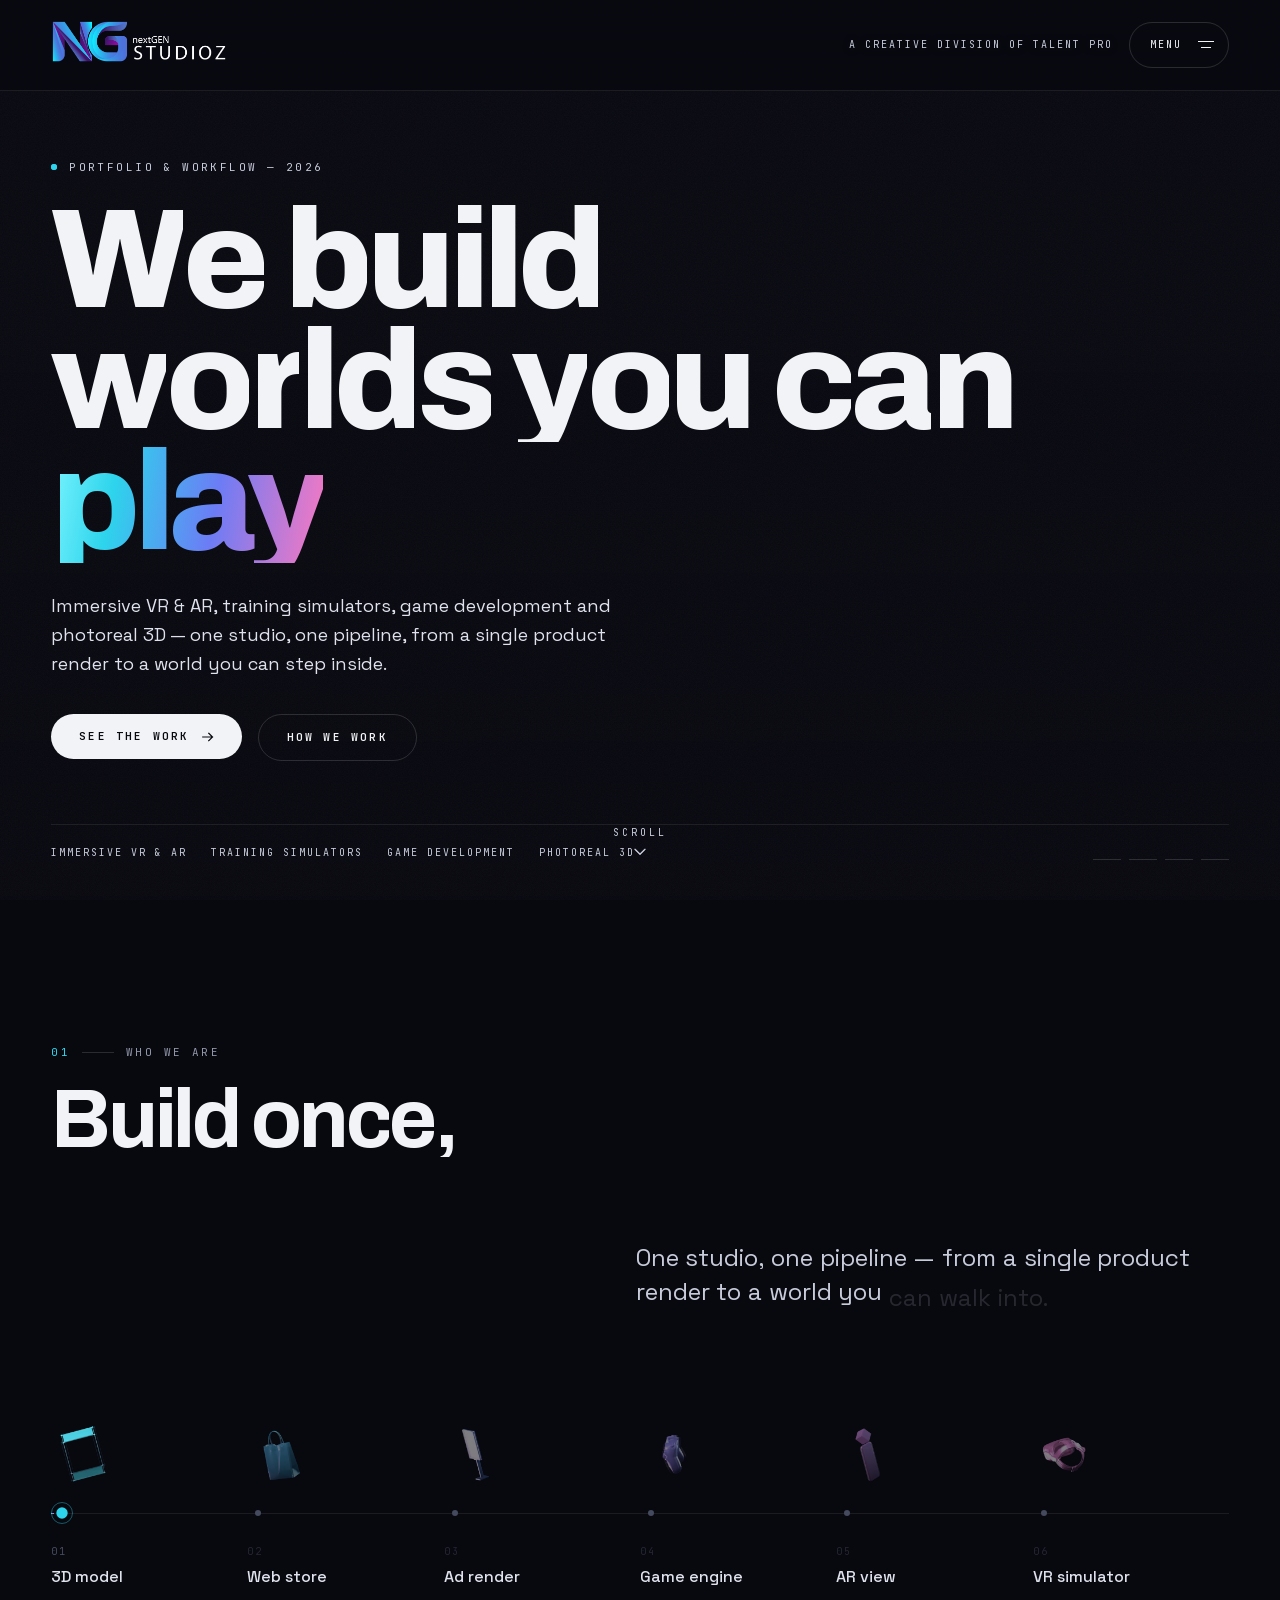
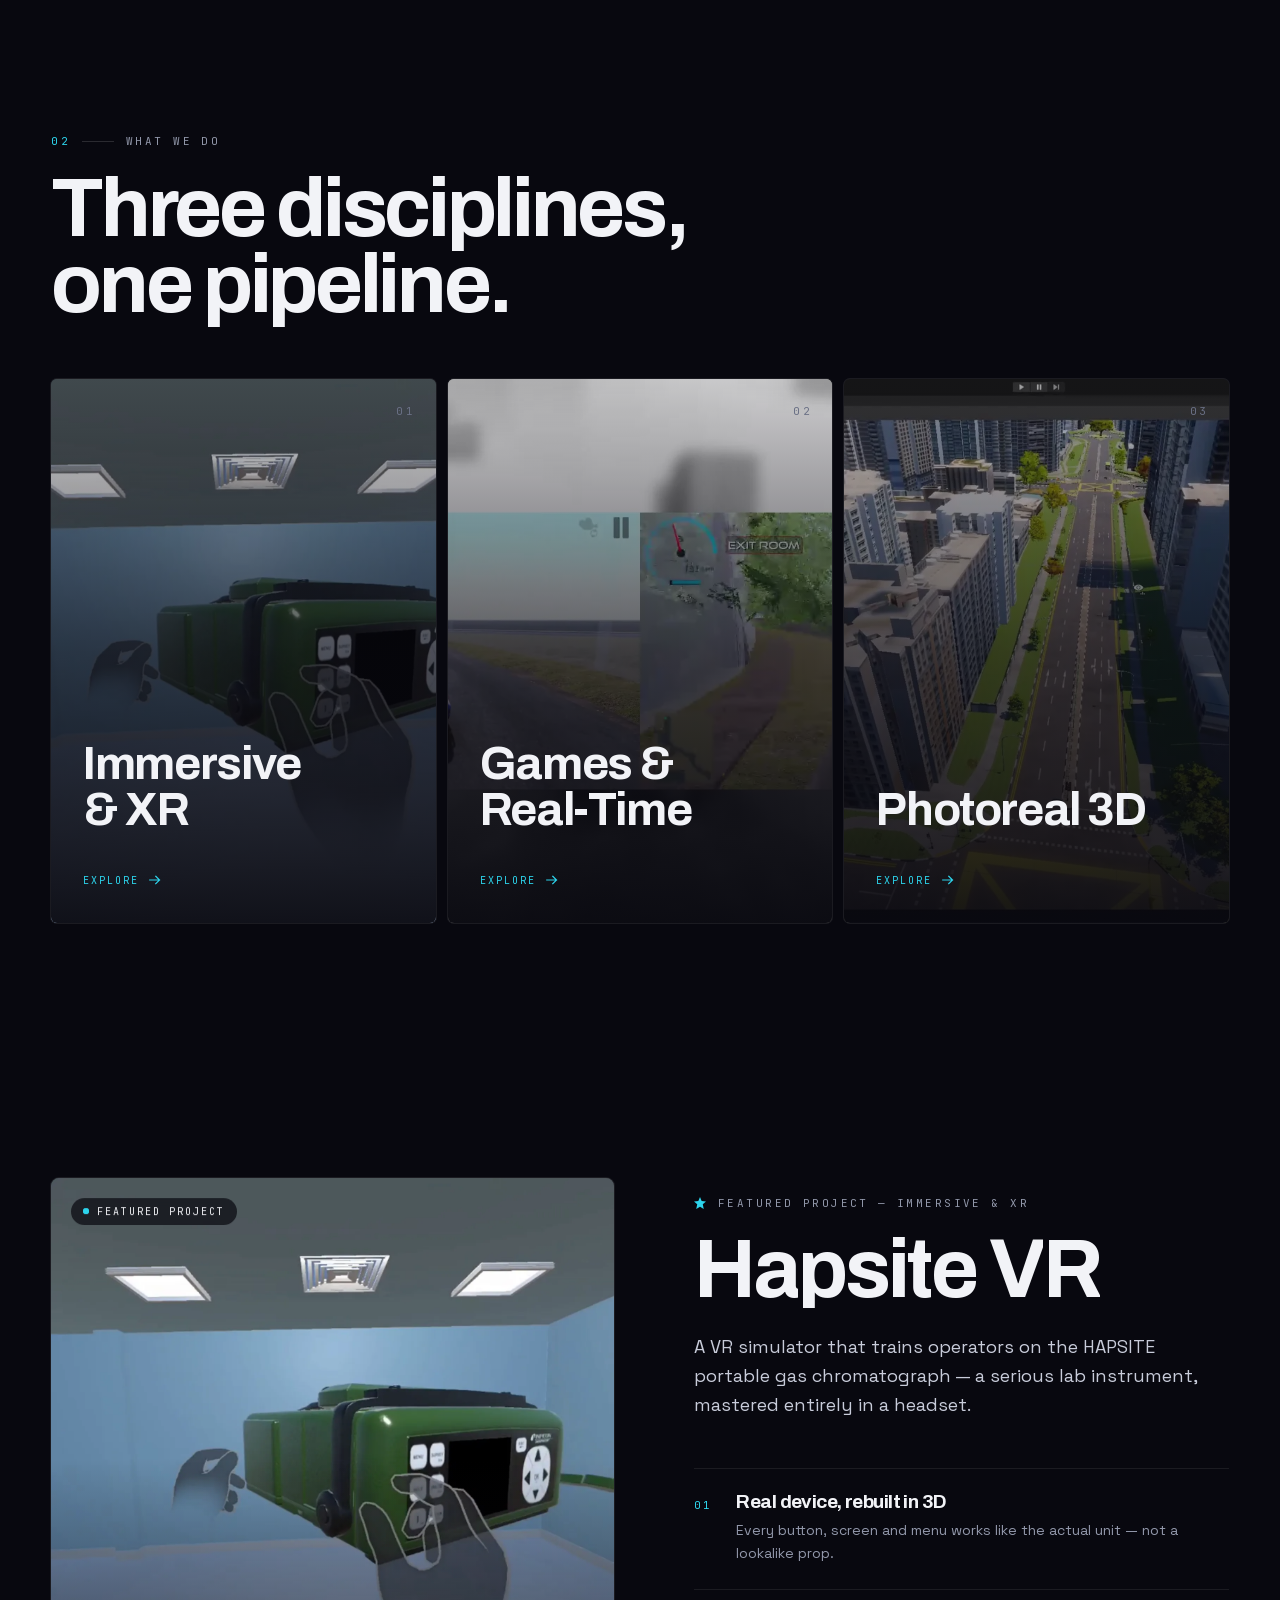
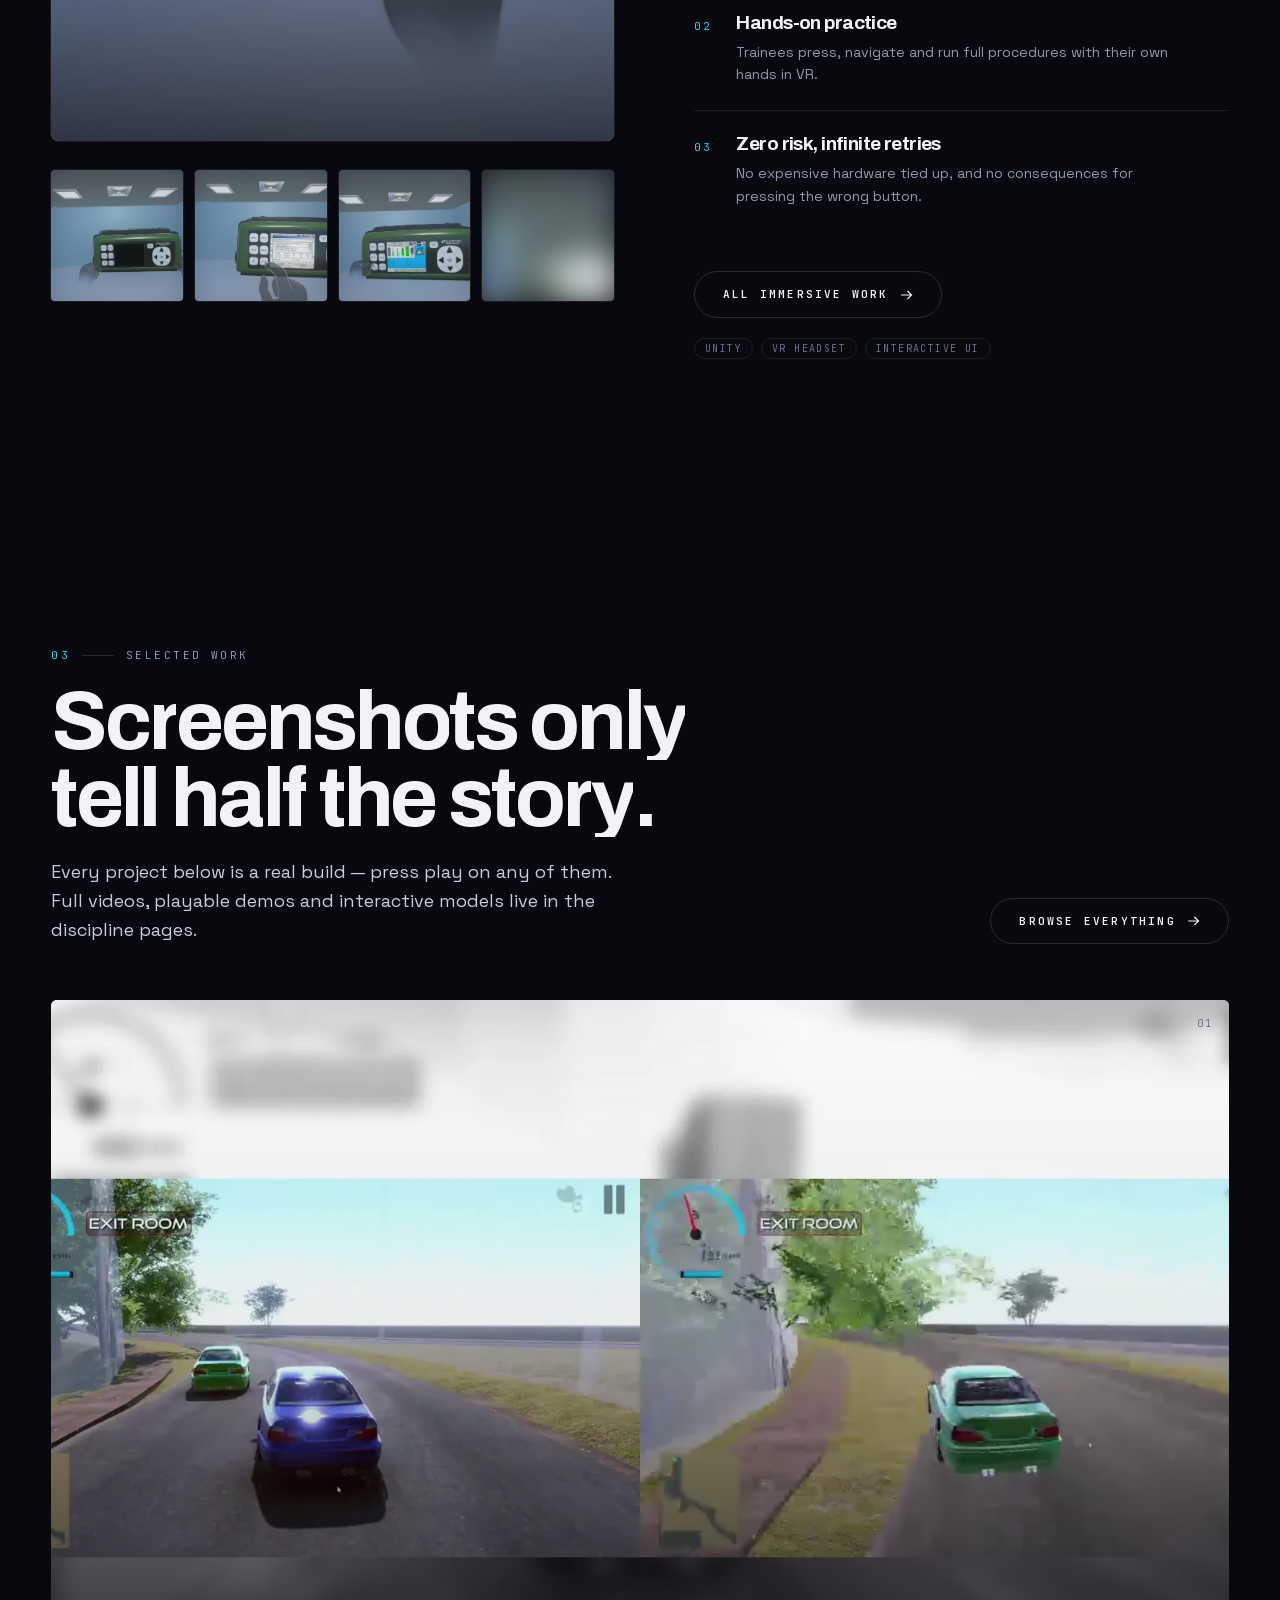
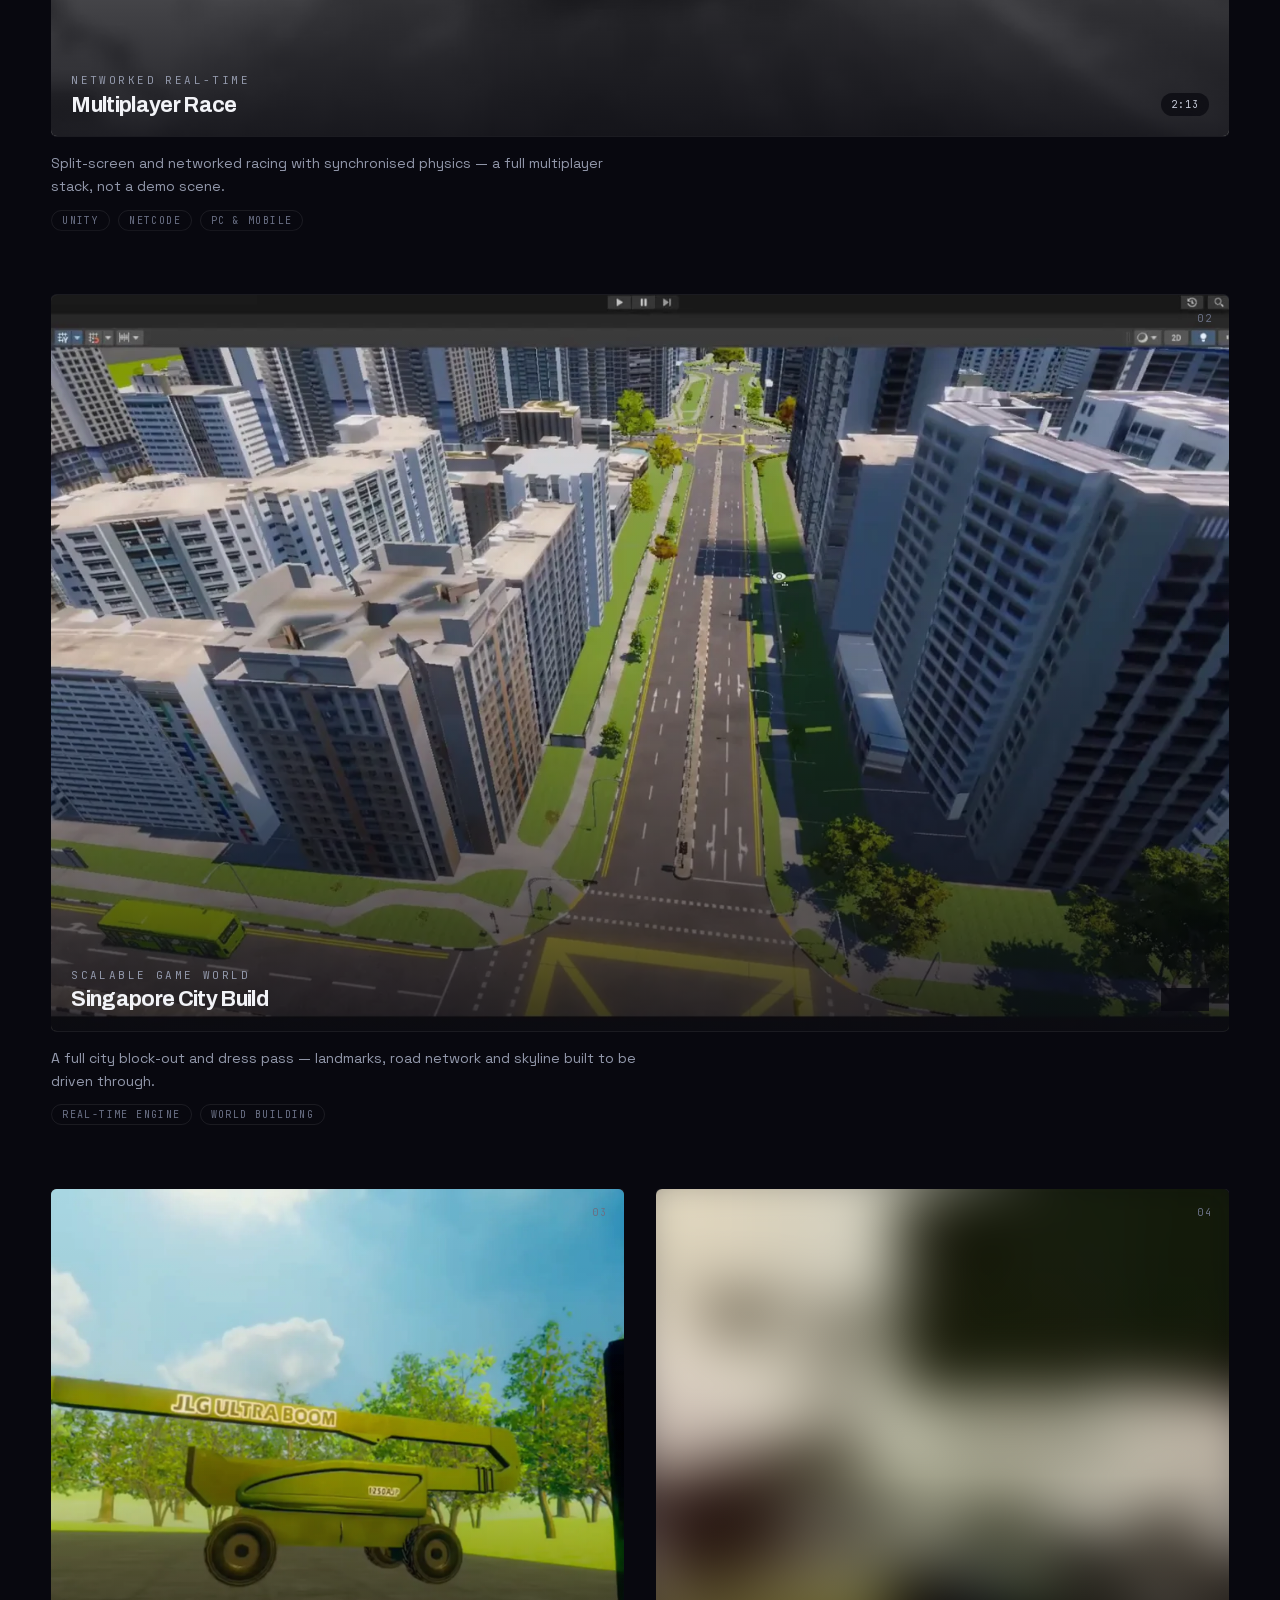
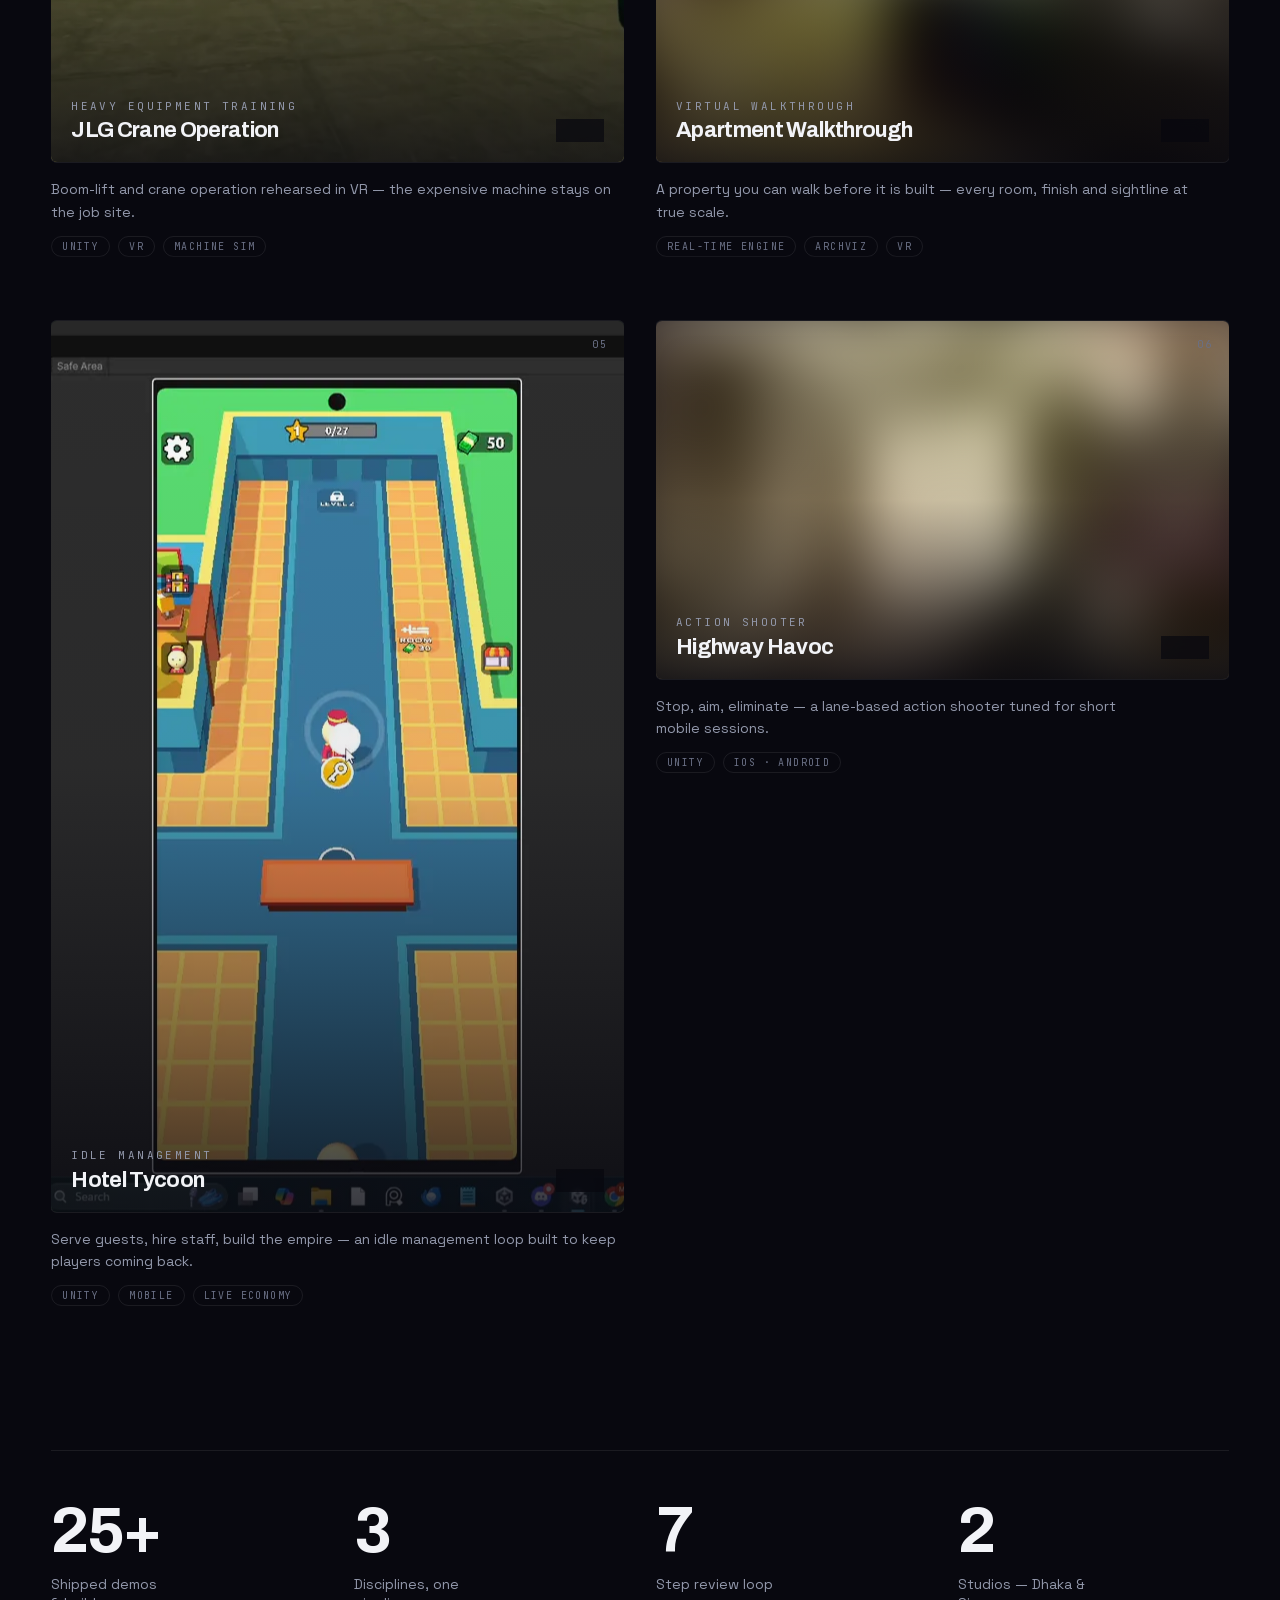
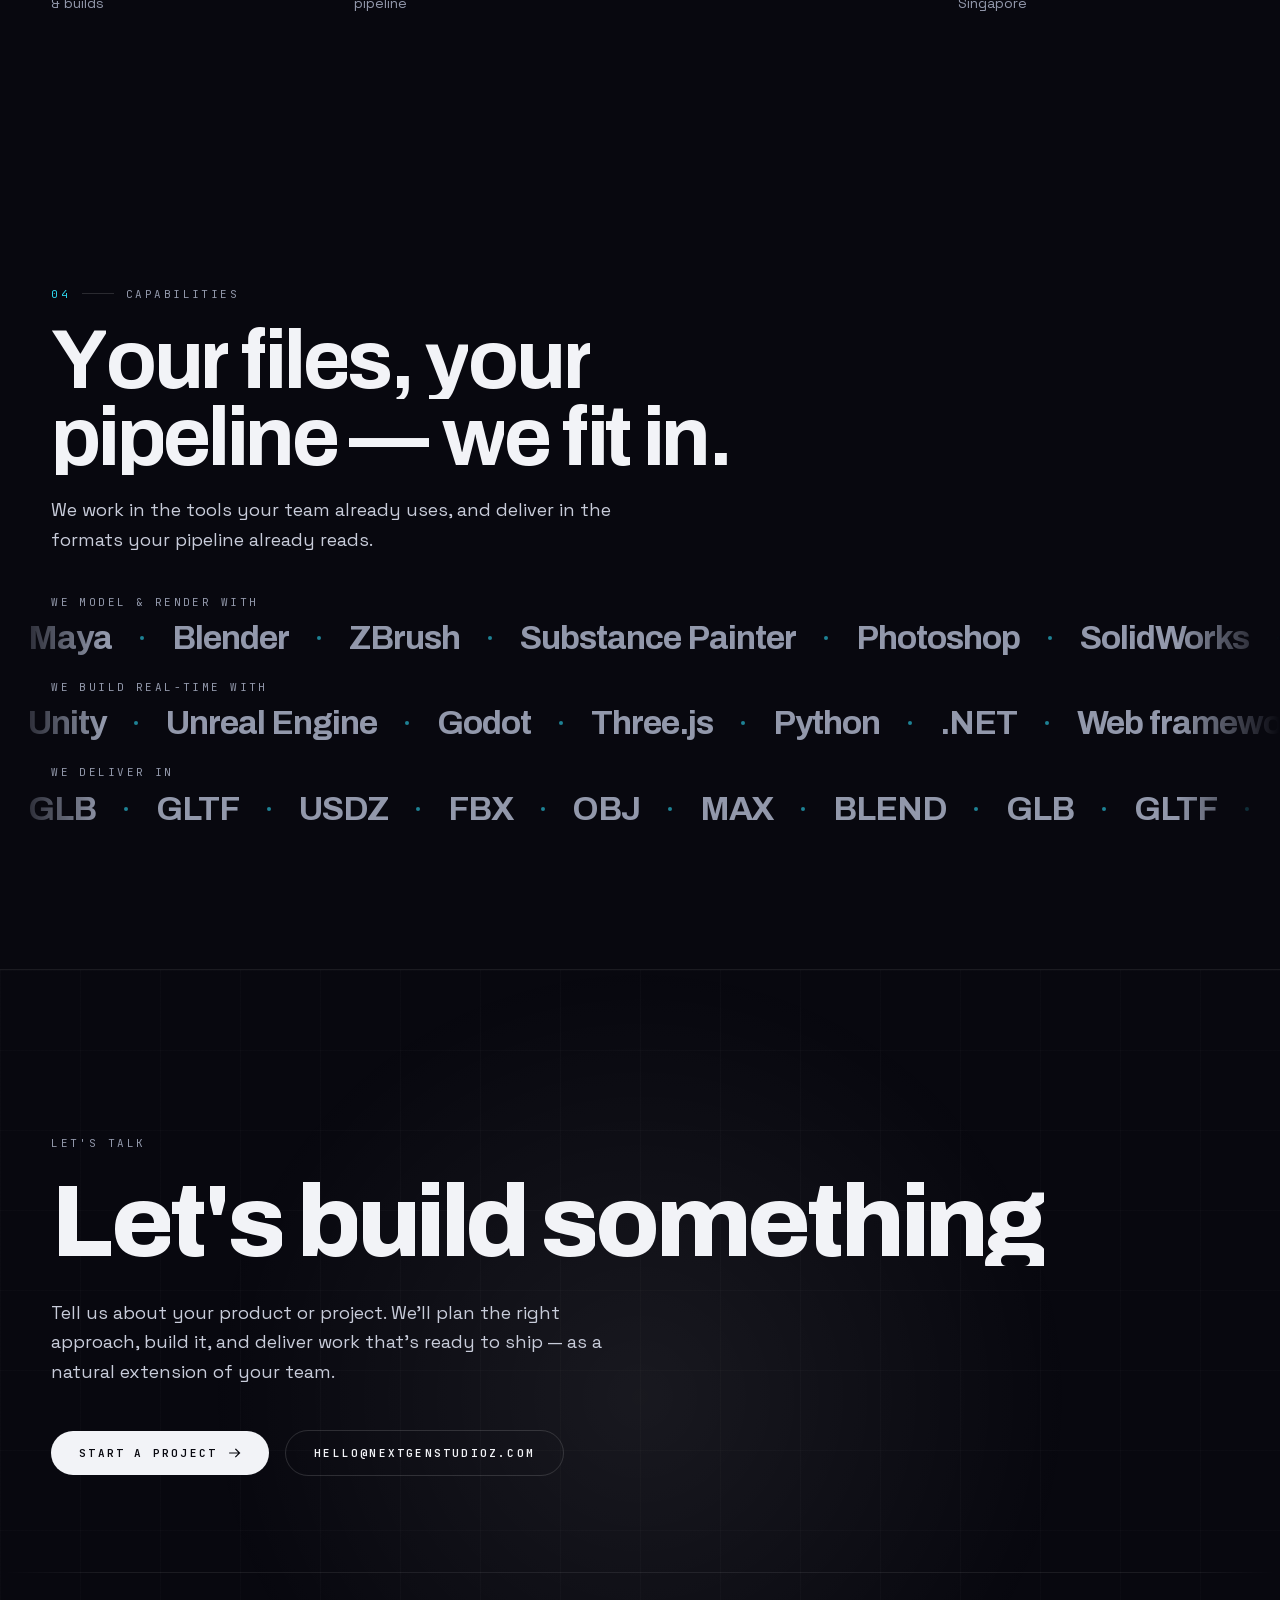
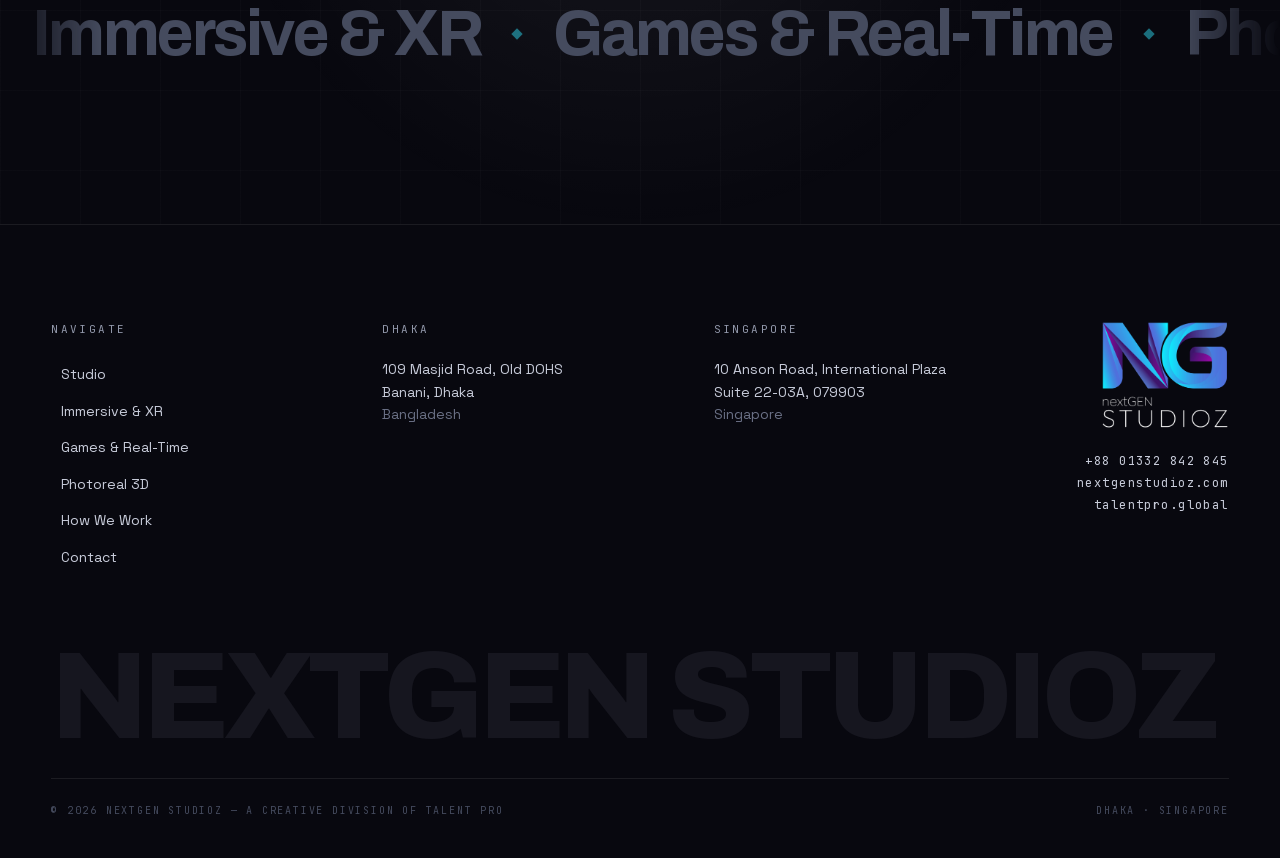
==== commit 60eb1401: "Add automotive 3D case study page Co-Authored-By: Claude Opus 5.5 <noreply@anthropic.com>" ====
--- a/index.html
+++ b/index.html
@@ -1 +1 @@
-<!DOCTYPE html><html lang="en" class="archivo_70e2381f-module__LdYG7q__variable space_grotesk_138bd6dc-module__-yFhkq__variable jetbrains_mono_4eb6c4a7-module__YC5qjq__variable antialiased"><head><meta charSet="utf-8"/><meta name="viewport" content="width=device-width, initial-scale=1"/><link rel="preload" href="/_next/static/media/051742360c26797e-s.p.1bkzbscqrt8rl.woff2" as="font" crossorigin="" type="font/woff2"/><link rel="preload" href="/_next/static/media/0c89a48fa5027cee-s.p.2cyn07wtgehh0.woff2" as="font" crossorigin="" type="font/woff2"/><link rel="preload" href="/_next/static/media/75affa71d1e2f6a7-s.p.17-aodiw50953.woff2" as="font" crossorigin="" type="font/woff2"/><link rel="preload" as="image" href="/media/logo/logo-horizontal.webp" fetchPriority="high"/><link rel="stylesheet" href="/_next/static/chunks/42opgmuuorl_w.css" data-precedence="next"/><link rel="preload" as="script" fetchPriority="low" href="/_next/static/chunks/1u5zan5bs9a7v.js"/><script src="/_next/static/chunks/2k4ea2q1pj4ke.js" async=""></script><script src="/_next/static/chunks/3wya1fhxq1tky.js" async=""></script><script src="/_next/static/chunks/turbopack-3z3-jwv8zwjfm.js" async=""></script><script src="/_next/static/chunks/1t7853rcew62u.js" async="" crossorigin=""></script><script src="/_next/static/chunks/1-soc8oz9xf0u.js" async="" crossorigin=""></script><script src="/_next/static/chunks/43voo6egrb2h9.js" async="" crossorigin=""></script><script src="/_next/static/chunks/2-a9u50iudlao.js" async="" crossorigin=""></script><meta name="theme-color" content="#08080f"/><meta name="color-scheme" content="dark"/><title>NextGen Studioz — Immersive XR, Games &amp; Photoreal 3D</title><meta name="description" content="One studio, one pipeline — from a single product render to a world you can walk into."/><meta property="og:title" content="NextGen Studioz — We build worlds you can walk into"/><meta property="og:description" content="One studio, one pipeline — from a single product render to a world you can walk into."/><meta property="og:site_name" content="NextGen Studioz"/><meta property="og:type" content="website"/><meta name="twitter:card" content="summary_large_image"/><meta name="twitter:title" content="NextGen Studioz — We build worlds you can walk into"/><meta name="twitter:description" content="One studio, one pipeline — from a single product render to a world you can walk into."/><link rel="icon" href="/favicon.ico?favicon.2lse55rtk-yqg.ico" sizes="48x48" type="image/x-icon"/><link rel="icon" href="/icon.png?icon.22p4u8rw4hw4n.png" sizes="512x512" type="image/png"/><link rel="apple-touch-icon" href="/apple-icon.png?apple-icon.29jzlegll496b.png" sizes="180x180" type="image/png"/><meta name="next-size-adjust" content=""/><script src="/_next/static/chunks/0cz1d0mv5g_q7.js" noModule=""></script></head><body class="min-h-svh"><div hidden=""><!--$--><!--/$--></div><a href="#main" class="sr-only focus:not-sr-only focus:fixed focus:left-4 focus:top-4 focus:z-[99] focus:rounded-full focus:bg-bone focus:px-5 focus:py-2.5 focus:font-mono focus:text-xs focus:uppercase focus:tracking-widest focus:text-ink">Skip to content</a><header class="fixed inset-x-0 top-0 z-[80]"><div class="relative flex items-center justify-between gap-6 border-b px-gutter transition-all duration-500 border-line bg-ink/80 backdrop-blur-xl py-5"><a class="shrink-0" aria-label="NextGen Studioz — home" href="/"><span class="inline-block" style="transform:none"><img src="/media/logo/logo-horizontal.webp" alt="NextGen Studioz" width="1400" height="339" loading="eager" fetchPriority="high" decoding="async" class="block h-auto object-contain transition-all duration-500 w-[11rem]"/></span></a><div class="flex items-center gap-4"><span class="hidden font-mono text-[10px] uppercase tracking-[0.2em] text-ash drop-shadow-[0_1px_3px_rgba(8,8,15,0.9)] lg:block">A creative division of Talent Pro</span><span class="inline-block" style="transform:none"><button type="button" aria-expanded="false" aria-label="Open menu" class="group relative z-[86] flex items-center gap-3 rounded-full border border-line-2 py-2.5 pl-5 pr-2.5 transition-colors duration-300 hover:border-cyan/60"><span class="font-mono text-[10px] uppercase tracking-[0.2em] text-bone">Menu</span><span class="relative grid h-6 w-6 place-items-center"><span class="absolute h-px w-4 bg-bone"></span><span class="absolute h-px w-4 bg-bone"></span></span></button></span></div></div><div aria-hidden="true" class="brand-sweep h-px origin-left" style="transform:scaleX(0)"></div></header><main id="main"><div class="relative overflow-hidden h-[100svh] min-h-[40rem]"><div class="absolute inset-0" style="padding:0rem"><div class="relative h-full w-full overflow-hidden bg-ink-2" style="border-radius:0px"><div class="absolute inset-0" style="transform:none"><div class="absolute inset-0" style="opacity:1;transform:none"><div class="relative h-full w-full overflow-hidden"><div aria-hidden="true" class="absolute inset-0 scale-110 bg-cover bg-center blur-xl" style="background-image:url([data-uri])"></div><img src="/media/poster/singapore-city.webp" alt="" aria-hidden="true" loading="lazy" decoding="async" class="absolute inset-0 h-full w-full object-cover transition-opacity duration-500 opacity-100"/></div></div></div><div class="absolute inset-0 bg-gradient-to-t from-ink via-ink/68 to-ink/55" style="opacity:0.82"></div><div class="noise absolute inset-0"></div></div></div><div class="relative z-10 flex h-full flex-col px-gutter pb-8 pt-28 md:pb-10 md:pt-32"><div class="flex flex-1 flex-col justify-center"><div class="mb-6 flex items-center gap-3" style="opacity:0;transform:translateY(30px)"><span class="relative flex h-1.5 w-1.5"><span class="absolute inset-0 rounded-full bg-cyan"></span><span class="absolute inset-0 animate-ping rounded-full bg-cyan"></span></span><span class="eyebrow !text-ash">Portfolio &amp; Workflow — 2026</span></div><h1 class="display-hero max-w-[22ch]"><span class="inline-block" aria-label="We build worlds you can"><span aria-hidden="true" class="inline-block whitespace-nowrap"><span class="inline-block overflow-hidden align-bottom" style="perspective:600px"><span class="inline-block" style="opacity:0;transform:translateY(110%) rotateX(-78deg)">W</span></span><span class="inline-block overflow-hidden align-bottom" style="perspective:600px"><span class="inline-block" style="opacity:0;transform:translateY(110%) rotateX(-78deg)">e</span></span><span class="inline-block"> </span></span><span aria-hidden="true" class="inline-block whitespace-nowrap"><span class="inline-block overflow-hidden align-bottom" style="perspective:600px"><span class="inline-block" style="opacity:0;transform:translateY(110%) rotateX(-78deg)">b</span></span><span class="inline-block overflow-hidden align-bottom" style="perspective:600px"><span class="inline-block" style="opacity:0;transform:translateY(110%) rotateX(-78deg)">u</span></span><span class="inline-block overflow-hidden align-bottom" style="perspective:600px"><span class="inline-block" style="opacity:0;transform:translateY(110%) rotateX(-78deg)">i</span></span><span class="inline-block overflow-hidden align-bottom" style="perspective:600px"><span class="inline-block" style="opacity:0;transform:translateY(110%) rotateX(-78deg)">l</span></span><span class="inline-block overflow-hidden align-bottom" style="perspective:600px"><span class="inline-block" style="opacity:0;transform:translateY(110%) rotateX(-78deg)">d</span></span><span class="inline-block"> </span></span><span aria-hidden="true" class="inline-block whitespace-nowrap"><span class="inline-block overflow-hidden align-bottom" style="perspective:600px"><span class="inline-block" style="opacity:0;transform:translateY(110%) rotateX(-78deg)">w</span></span><span class="inline-block overflow-hidden align-bottom" style="perspective:600px"><span class="inline-block" style="opacity:0;transform:translateY(110%) rotateX(-78deg)">o</span></span><span class="inline-block overflow-hidden align-bottom" style="perspective:600px"><span class="inline-block" style="opacity:0;transform:translateY(110%) rotateX(-78deg)">r</span></span><span class="inline-block overflow-hidden align-bottom" style="perspective:600px"><span class="inline-block" style="opacity:0;transform:translateY(110%) rotateX(-78deg)">l</span></span><span class="inline-block overflow-hidden align-bottom" style="perspective:600px"><span class="inline-block" style="opacity:0;transform:translateY(110%) rotateX(-78deg)">d</span></span><span class="inline-block overflow-hidden align-bottom" style="perspective:600px"><span class="inline-block" style="opacity:0;transform:translateY(110%) rotateX(-78deg)">s</span></span><span class="inline-block"> </span></span><span aria-hidden="true" class="inline-block whitespace-nowrap"><span class="inline-block overflow-hidden align-bottom" style="perspective:600px"><span class="inline-block" style="opacity:0;transform:translateY(110%) rotateX(-78deg)">y</span></span><span class="inline-block overflow-hidden align-bottom" style="perspective:600px"><span class="inline-block" style="opacity:0;transform:translateY(110%) rotateX(-78deg)">o</span></span><span class="inline-block overflow-hidden align-bottom" style="perspective:600px"><span class="inline-block" style="opacity:0;transform:translateY(110%) rotateX(-78deg)">u</span></span><span class="inline-block"> </span></span><span aria-hidden="true" class="inline-block whitespace-nowrap"><span class="inline-block overflow-hidden align-bottom" style="perspective:600px"><span class="inline-block" style="opacity:0;transform:translateY(110%) rotateX(-78deg)">c</span></span><span class="inline-block overflow-hidden align-bottom" style="perspective:600px"><span class="inline-block" style="opacity:0;transform:translateY(110%) rotateX(-78deg)">a</span></span><span class="inline-block overflow-hidden align-bottom" style="perspective:600px"><span class="inline-block" style="opacity:0;transform:translateY(110%) rotateX(-78deg)">n</span></span></span></span> <span class="relative inline-block overflow-hidden align-bottom"><span class="brand-text inline-block" style="opacity:1;transform:none">walk into</span></span></h1><div class="" style="opacity:0;transform:translateY(30px)"><p class="mt-7 max-w-xl text-base leading-relaxed text-bone-2 md:text-lg">Immersive VR &amp; AR, training simulators, game development and photoreal 3D — one studio, one pipeline, from a single product render to a world you can step inside.</p></div><div class="mt-9"><div class="flex flex-wrap gap-4"><span class="inline-block" style="transform:none"><a class="group relative inline-flex items-center gap-3 overflow-hidden rounded-full px-7 py-3.5 font-mono text-[11px] font-semibold uppercase tracking-[0.2em] transition-colors duration-300 bg-bone text-ink hover:text-ink" href="/immersive/"><span aria-hidden="true" class="brand-sweep absolute inset-0 origin-bottom scale-y-0 transition-transform duration-500 ease-[cubic-bezier(0.16,1,0.3,1)] group-hover:scale-y-100 opacity-90"></span><span class="relative z-10 flex items-center gap-3">See the work<svg viewBox="0 0 16 16" fill="none" aria-hidden="true" class="h-3 w-3 transition-transform duration-300 group-hover:translate-x-1"><path d="M1 8h13M9 3l5 5-5 5" stroke="currentColor" stroke-width="1.6" stroke-linecap="square"></path></svg></span></a></span><span class="inline-block" style="transform:none"><a class="group relative inline-flex items-center gap-3 overflow-hidden rounded-full px-7 py-3.5 font-mono text-[11px] font-semibold uppercase tracking-[0.2em] transition-colors duration-300 border border-line-2 text-bone hover:text-ink" href="/workflow/"><span aria-hidden="true" class="brand-sweep absolute inset-0 origin-bottom scale-y-0 transition-transform duration-500 ease-[cubic-bezier(0.16,1,0.3,1)] group-hover:scale-y-100"></span><span class="relative z-10 flex items-center gap-3">How we work</span></a></span></div></div></div><div class="mt-8 flex shrink-0 flex-wrap items-end justify-between gap-6 border-t border-line pt-5"><ul class="flex flex-wrap gap-x-6 gap-y-2"><li class="font-mono text-[10px] uppercase tracking-[0.2em] text-ash" style="opacity:0;transform:translateY(10px)">Immersive VR &amp; AR</li><li class="font-mono text-[10px] uppercase tracking-[0.2em] text-ash" style="opacity:0;transform:translateY(10px)">Training simulators</li><li class="font-mono text-[10px] uppercase tracking-[0.2em] text-ash" style="opacity:0;transform:translateY(10px)">Game development</li><li class="font-mono text-[10px] uppercase tracking-[0.2em] text-ash" style="opacity:0;transform:translateY(10px)">Photoreal 3D</li></ul><div class="flex items-center gap-2" aria-hidden="true"><span class="h-px w-7 overflow-hidden bg-line-2"><span class="block h-px bg-cyan" style="transform:scaleX(0);transform-origin:0% 50% 0"></span></span><span class="h-px w-7 overflow-hidden bg-line-2"></span><span class="h-px w-7 overflow-hidden bg-line-2"></span><span class="h-px w-7 overflow-hidden bg-line-2"></span></div></div><div aria-hidden="true" class="pointer-events-none absolute inset-x-0 bottom-8 z-10 hidden justify-center md:flex md:bottom-10" style="opacity:1"><div class="flex flex-col items-center gap-2 text-ash"><span class="font-mono text-[10px] uppercase tracking-[0.3em]">Scroll</span><svg width="12" height="16" viewBox="0 0 12 16" fill="none" aria-hidden="true"><path d="M1 1L6 6L11 1" stroke="currentColor" stroke-width="1.4" stroke-linecap="round" stroke-linejoin="round"></path></svg></div></div></div></div><section class="relative py-24 md:py-36"><div class="shell"><div class="grid gap-12 lg:grid-cols-[minmax(0,0.85fr)_minmax(0,1fr)] lg:gap-20"><div><div class="mb-5 flex items-center gap-3" style="opacity:0;transform:translateY(30px)"><span class="font-mono text-[11px] tracking-[0.22em] text-cyan">01</span><span class="h-px w-8 bg-line-2"></span><span class="eyebrow">Who we are</span></div><h2 class="display-xl"><span class="inline-block" aria-label="Build once,"><span aria-hidden="true" class="inline-block whitespace-nowrap"><span class="inline-block overflow-hidden align-bottom" style="perspective:600px"><span class="inline-block" style="opacity:0;transform:translateY(110%) rotateX(-78deg)">B</span></span><span class="inline-block overflow-hidden align-bottom" style="perspective:600px"><span class="inline-block" style="opacity:0;transform:translateY(110%) rotateX(-78deg)">u</span></span><span class="inline-block overflow-hidden align-bottom" style="perspective:600px"><span class="inline-block" style="opacity:0;transform:translateY(110%) rotateX(-78deg)">i</span></span><span class="inline-block overflow-hidden align-bottom" style="perspective:600px"><span class="inline-block" style="opacity:0;transform:translateY(110%) rotateX(-78deg)">l</span></span><span class="inline-block overflow-hidden align-bottom" style="perspective:600px"><span class="inline-block" style="opacity:0;transform:translateY(110%) rotateX(-78deg)">d</span></span><span class="inline-block"> </span></span><span aria-hidden="true" class="inline-block whitespace-nowrap"><span class="inline-block overflow-hidden align-bottom" style="perspective:600px"><span class="inline-block" style="opacity:0;transform:translateY(110%) rotateX(-78deg)">o</span></span><span class="inline-block overflow-hidden align-bottom" style="perspective:600px"><span class="inline-block" style="opacity:0;transform:translateY(110%) rotateX(-78deg)">n</span></span><span class="inline-block overflow-hidden align-bottom" style="perspective:600px"><span class="inline-block" style="opacity:0;transform:translateY(110%) rotateX(-78deg)">c</span></span><span class="inline-block overflow-hidden align-bottom" style="perspective:600px"><span class="inline-block" style="opacity:0;transform:translateY(110%) rotateX(-78deg)">e</span></span><span class="inline-block overflow-hidden align-bottom" style="perspective:600px"><span class="inline-block" style="opacity:0;transform:translateY(110%) rotateX(-78deg)">,</span></span></span></span><br/><span class="brand-text"><span class="inline-block" aria-label="use everywhere."><span aria-hidden="true" class="inline-block whitespace-nowrap"><span class="inline-block overflow-hidden align-bottom" style="perspective:600px"><span class="inline-block" style="opacity:0;transform:translateY(110%) rotateX(-78deg)">u</span></span><span class="inline-block overflow-hidden align-bottom" style="perspective:600px"><span class="inline-block" style="opacity:0;transform:translateY(110%) rotateX(-78deg)">s</span></span><span class="inline-block overflow-hidden align-bottom" style="perspective:600px"><span class="inline-block" style="opacity:0;transform:translateY(110%) rotateX(-78deg)">e</span></span><span class="inline-block"> </span></span><span aria-hidden="true" class="inline-block whitespace-nowrap"><span class="inline-block overflow-hidden align-bottom" style="perspective:600px"><span class="inline-block" style="opacity:0;transform:translateY(110%) rotateX(-78deg)">e</span></span><span class="inline-block overflow-hidden align-bottom" style="perspective:600px"><span class="inline-block" style="opacity:0;transform:translateY(110%) rotateX(-78deg)">v</span></span><span class="inline-block overflow-hidden align-bottom" style="perspective:600px"><span class="inline-block" style="opacity:0;transform:translateY(110%) rotateX(-78deg)">e</span></span><span class="inline-block overflow-hidden align-bottom" style="perspective:600px"><span class="inline-block" style="opacity:0;transform:translateY(110%) rotateX(-78deg)">r</span></span><span class="inline-block overflow-hidden align-bottom" style="perspective:600px"><span class="inline-block" style="opacity:0;transform:translateY(110%) rotateX(-78deg)">y</span></span><span class="inline-block overflow-hidden align-bottom" style="perspective:600px"><span class="inline-block" style="opacity:0;transform:translateY(110%) rotateX(-78deg)">w</span></span><span class="inline-block overflow-hidden align-bottom" style="perspective:600px"><span class="inline-block" style="opacity:0;transform:translateY(110%) rotateX(-78deg)">h</span></span><span class="inline-block overflow-hidden align-bottom" style="perspective:600px"><span class="inline-block" style="opacity:0;transform:translateY(110%) rotateX(-78deg)">e</span></span><span class="inline-block overflow-hidden align-bottom" style="perspective:600px"><span class="inline-block" style="opacity:0;transform:translateY(110%) rotateX(-78deg)">r</span></span><span class="inline-block overflow-hidden align-bottom" style="perspective:600px"><span class="inline-block" style="opacity:0;transform:translateY(110%) rotateX(-78deg)">e</span></span><span class="inline-block overflow-hidden align-bottom" style="perspective:600px"><span class="inline-block" style="opacity:0;transform:translateY(110%) rotateX(-78deg)">.</span></span></span></span></span></h2></div><div class="flex flex-col justify-end"><p class="flex flex-wrap text-lg leading-relaxed text-ash md:text-2xl md:leading-[1.45]"><span class="mr-[0.28em] inline-block"><span class="inline-block" style="opacity:0.16;transform:translateY(6px)">One</span></span><span class="mr-[0.28em] inline-block"><span class="inline-block" style="opacity:0.16;transform:translateY(6px)">studio,</span></span><span class="mr-[0.28em] inline-block"><span class="inline-block" style="opacity:0.16;transform:translateY(6px)">one</span></span><span class="mr-[0.28em] inline-block"><span class="inline-block" style="opacity:0.16;transform:translateY(6px)">pipeline</span></span><span class="mr-[0.28em] inline-block"><span class="inline-block" style="opacity:0.16;transform:translateY(6px)">—</span></span><span class="mr-[0.28em] inline-block"><span class="inline-block" style="opacity:0.16;transform:translateY(6px)">from</span></span><span class="mr-[0.28em] inline-block"><span class="inline-block" style="opacity:0.16;transform:translateY(6px)">a</span></span><span class="mr-[0.28em] inline-block"><span class="inline-block" style="opacity:0.16;transform:translateY(6px)">single</span></span><span class="mr-[0.28em] inline-block"><span class="inline-block" style="opacity:0.16;transform:translateY(6px)">product</span></span><span class="mr-[0.28em] inline-block"><span class="inline-block" style="opacity:0.16;transform:translateY(6px)">render</span></span><span class="mr-[0.28em] inline-block"><span class="inline-block" style="opacity:0.16;transform:translateY(6px)">to</span></span><span class="mr-[0.28em] inline-block"><span class="inline-block" style="opacity:0.16;transform:translateY(6px)">a</span></span><span class="mr-[0.28em] inline-block"><span class="inline-block" style="opacity:0.16;transform:translateY(6px)">world</span></span><span class="mr-[0.28em] inline-block"><span class="inline-block" style="opacity:0.16;transform:translateY(6px)">you</span></span><span class="mr-[0.28em] inline-block"><span class="inline-block" style="opacity:0.16;transform:translateY(6px)">can</span></span><span class="mr-[0.28em] inline-block"><span class="inline-block" style="opacity:0.16;transform:translateY(6px)">walk</span></span><span class="mr-[0.28em] inline-block"><span class="inline-block" style="opacity:0.16;transform:translateY(6px)">into.</span></span></p></div></div><div class="relative mt-20 md:mt-28"><div aria-hidden="true" class="absolute bottom-2 left-[0.6875rem] top-2 w-px bg-line lg:hidden"></div><div aria-hidden="true" class="brand-sweep absolute left-[0.6875rem] top-2 w-px lg:hidden" style="height:0%"></div><div aria-hidden="true" class="absolute left-0 right-0 top-[5.6875rem] hidden h-px bg-line lg:block"></div><div aria-hidden="true" class="brand-sweep absolute left-0 top-[5.6875rem] hidden h-px lg:block" style="width:0%"></div><ol class="flex flex-col gap-y-8 lg:grid lg:grid-cols-6 lg:gap-y-10"><li class="relative flex items-center gap-4 pb-8 last:pb-0 lg:flex-col lg:items-start lg:gap-0 lg:pb-0 lg:pr-4"><span aria-hidden="true" class="relative block order-last ml-auto h-12 w-12 shrink-0 lg:order-first lg:mb-4 lg:ml-0 lg:h-16 lg:w-16" style="opacity:1"><span class="absolute inset-0 bg-no-repeat" style="background-size:4800% 100%;background-position:0% 50%"></span><span class="absolute inset-0 bg-no-repeat" style="background-size:4800% 100%;background-position:2.127659574468085% 50%;opacity:0"></span></span><span class="relative grid h-[1.375rem] w-[1.375rem] shrink-0 place-items-center lg:mb-5"><span class="absolute h-1.5 w-1.5 rounded-full bg-ash-4"></span><span class="absolute h-1.5 w-1.5 rounded-full bg-cyan" style="opacity:1;transform:scale(1.9)"></span><span class="absolute inset-0 rounded-full border border-cyan/40" style="opacity:1"></span></span><span class="flex items-baseline gap-2 lg:flex-col lg:items-start lg:gap-0"><span class="font-mono text-[10px] tracking-[0.2em] text-ash-4" style="opacity:1">01</span><span class="text-sm font-medium text-bone-2 lg:mt-1.5 md:text-base" style="opacity:0;transform:translateY(12px)">3D model</span></span></li><li class="relative flex items-center gap-4 pb-8 last:pb-0 lg:flex-col lg:items-start lg:gap-0 lg:pb-0 lg:pr-4"><span aria-hidden="true" class="relative block order-last ml-auto h-12 w-12 shrink-0 lg:order-first lg:mb-4 lg:ml-0 lg:h-16 lg:w-16" style="opacity:0.48"><span class="absolute inset-0 bg-no-repeat" style="background-size:4800% 100%;background-position:8.51063829787234% 50%"></span><span class="absolute inset-0 bg-no-repeat" style="background-size:4800% 100%;background-position:10.638297872340425% 50%;opacity:0.3200000000000003"></span></span><span class="relative grid h-[1.375rem] w-[1.375rem] shrink-0 place-items-center lg:mb-5"><span class="absolute h-1.5 w-1.5 rounded-full bg-ash-4"></span><span class="absolute h-1.5 w-1.5 rounded-full bg-cyan" style="opacity:0;transform:none"></span><span class="absolute inset-0 rounded-full border border-cyan/40" style="opacity:0"></span></span><span class="flex items-baseline gap-2 lg:flex-col lg:items-start lg:gap-0"><span class="font-mono text-[10px] tracking-[0.2em] text-ash-4" style="opacity:0.45">02</span><span class="text-sm font-medium text-bone-2 lg:mt-1.5 md:text-base" style="opacity:0;transform:translateY(12px)">Web store</span></span></li><li class="relative flex items-center gap-4 pb-8 last:pb-0 lg:flex-col lg:items-start lg:gap-0 lg:pb-0 lg:pr-4"><span aria-hidden="true" class="relative block order-last ml-auto h-12 w-12 shrink-0 lg:order-first lg:mb-4 lg:ml-0 lg:h-16 lg:w-16" style="opacity:0.48"><span class="absolute inset-0 bg-no-repeat" style="background-size:4800% 100%;background-position:17.02127659574468% 50%"></span><span class="absolute inset-0 bg-no-repeat" style="background-size:4800% 100%;background-position:19.148936170212767% 50%;opacity:0.6400000000000006"></span></span><span class="relative grid h-[1.375rem] w-[1.375rem] shrink-0 place-items-center lg:mb-5"><span class="absolute h-1.5 w-1.5 rounded-full bg-ash-4"></span><span class="absolute h-1.5 w-1.5 rounded-full bg-cyan" style="opacity:0;transform:none"></span><span class="absolute inset-0 rounded-full border border-cyan/40" style="opacity:0"></span></span><span class="flex items-baseline gap-2 lg:flex-col lg:items-start lg:gap-0"><span class="font-mono text-[10px] tracking-[0.2em] text-ash-4" style="opacity:0.45">03</span><span class="text-sm font-medium text-bone-2 lg:mt-1.5 md:text-base" style="opacity:0;transform:translateY(12px)">Ad render</span></span></li><li class="relative flex items-center gap-4 pb-8 last:pb-0 lg:flex-col lg:items-start lg:gap-0 lg:pb-0 lg:pr-4"><span aria-hidden="true" class="relative block order-last ml-auto h-12 w-12 shrink-0 lg:order-first lg:mb-4 lg:ml-0 lg:h-16 lg:w-16" style="opacity:0.48"><span class="absolute inset-0 bg-no-repeat" style="background-size:4800% 100%;background-position:25.53191489361702% 50%"></span><span class="absolute inset-0 bg-no-repeat" style="background-size:4800% 100%;background-position:27.659574468085108% 50%;opacity:0.9600000000000009"></span></span><span class="relative grid h-[1.375rem] w-[1.375rem] shrink-0 place-items-center lg:mb-5"><span class="absolute h-1.5 w-1.5 rounded-full bg-ash-4"></span><span class="absolute h-1.5 w-1.5 rounded-full bg-cyan" style="opacity:0;transform:none"></span><span class="absolute inset-0 rounded-full border border-cyan/40" style="opacity:0"></span></span><span class="flex items-baseline gap-2 lg:flex-col lg:items-start lg:gap-0"><span class="font-mono text-[10px] tracking-[0.2em] text-ash-4" style="opacity:0.45">04</span><span class="text-sm font-medium text-bone-2 lg:mt-1.5 md:text-base" style="opacity:0;transform:translateY(12px)">Game engine</span></span></li><li class="relative flex items-center gap-4 pb-8 last:pb-0 lg:flex-col lg:items-start lg:gap-0 lg:pb-0 lg:pr-4"><span aria-hidden="true" class="relative block order-last ml-auto h-12 w-12 shrink-0 lg:order-first lg:mb-4 lg:ml-0 lg:h-16 lg:w-16" style="opacity:0.48"><span class="absolute inset-0 bg-no-repeat" style="background-size:4800% 100%;background-position:36.17021276595745% 50%"></span><span class="absolute inset-0 bg-no-repeat" style="background-size:4800% 100%;background-position:38.297872340425535% 50%;opacity:0.28000000000000114"></span></span><span class="relative grid h-[1.375rem] w-[1.375rem] shrink-0 place-items-center lg:mb-5"><span class="absolute h-1.5 w-1.5 rounded-full bg-ash-4"></span><span class="absolute h-1.5 w-1.5 rounded-full bg-cyan" style="opacity:0;transform:none"></span><span class="absolute inset-0 rounded-full border border-cyan/40" style="opacity:0"></span></span><span class="flex items-baseline gap-2 lg:flex-col lg:items-start lg:gap-0"><span class="font-mono text-[10px] tracking-[0.2em] text-ash-4" style="opacity:0.45">05</span><span class="text-sm font-medium text-bone-2 lg:mt-1.5 md:text-base" style="opacity:0;transform:translateY(12px)">AR view</span></span></li><li class="relative flex items-center gap-4 pb-8 last:pb-0 lg:flex-col lg:items-start lg:gap-0 lg:pb-0 lg:pr-4"><span aria-hidden="true" class="relative block order-last ml-auto h-12 w-12 shrink-0 lg:order-first lg:mb-4 lg:ml-0 lg:h-16 lg:w-16" style="opacity:0.48"><span class="absolute inset-0 bg-no-repeat" style="background-size:4800% 100%;background-position:44.680851063829785% 50%"></span><span class="absolute inset-0 bg-no-repeat" style="background-size:4800% 100%;background-position:46.808510638297875% 50%;opacity:0.5999999999999943"></span></span><span class="relative grid h-[1.375rem] w-[1.375rem] shrink-0 place-items-center lg:mb-5"><span class="absolute h-1.5 w-1.5 rounded-full bg-ash-4"></span><span class="absolute h-1.5 w-1.5 rounded-full bg-cyan" style="opacity:0;transform:none"></span><span class="absolute inset-0 rounded-full border border-cyan/40" style="opacity:0"></span></span><span class="flex items-baseline gap-2 lg:flex-col lg:items-start lg:gap-0"><span class="font-mono text-[10px] tracking-[0.2em] text-ash-4" style="opacity:0.45">06</span><span class="text-sm font-medium text-bone-2 lg:mt-1.5 md:text-base" style="opacity:0;transform:translateY(12px)">VR simulator</span></span></li></ol></div></div></section><section class="relative pb-24 md:pb-32"><div class="shell"><div class="mb-14 flex flex-col gap-6 md:flex-row md:items-end md:justify-between"><div class="" style="opacity:0;transform:translateY(30px)"><div class="flex items-center gap-3"><span class="font-mono text-[11px] tracking-[0.22em] text-cyan">02</span><span class="h-px w-8 bg-line-2"></span><span class="eyebrow">What we do</span></div><h2 class="display-xl mt-5 max-w-[18ch]">Three disciplines, one pipeline.</h2></div></div><div class="flex flex-col gap-6 lg:h-[34rem] lg:flex-row lg:gap-3"><div class="relative min-w-0 flex-1"><a class="group relative flex h-[22rem] w-full flex-col justify-end overflow-hidden rounded-md ring-1 ring-line transition-[box-shadow] duration-500 hover:ring-line-2 lg:h-full" href="/immersive/"><div class="absolute inset-0"><div class="relative h-full w-full overflow-hidden"><div aria-hidden="true" class="absolute inset-0 scale-110 bg-cover bg-center blur-xl" style="background-image:url([data-uri])"></div><img src="/media/poster/hapsite-vr.webp" alt="" aria-hidden="true" loading="lazy" decoding="async" class="absolute inset-0 h-full w-full object-cover transition-opacity duration-500 opacity-100"/></div></div><div class="absolute inset-0 bg-gradient-to-t from-ink via-ink/70 to-ink/20"></div><span aria-hidden="true" class="absolute right-5 top-6 font-mono text-[11px] tracking-[0.24em] text-ash-3">01</span><div class="relative p-6 md:p-8"><h3 class="display-lg mb-4 max-w-[14ch]">Immersive &amp; XR</h3><div class="overflow-hidden transition-[max-height,opacity] duration-[650ms] ease-[cubic-bezier(0.16,1,0.3,1)] max-h-[22rem] opacity-100 lg:max-h-0 lg:opacity-0 lg:group-hover:max-h-[22rem] lg:group-hover:opacity-100"><p class="max-w-sm text-sm leading-relaxed text-ash">VR training simulators, AR product views and virtual walkthroughs. Practice anything, anywhere — safely.</p><ul class="mt-5 flex flex-wrap gap-x-2 gap-y-1.5"><li class="rounded-full border border-line-2 px-2.5 py-0.5 font-mono text-[10px] uppercase tracking-[0.14em] text-ash-2">VR training simulators</li><li class="rounded-full border border-line-2 px-2.5 py-0.5 font-mono text-[10px] uppercase tracking-[0.14em] text-ash-2">AR product experiences</li><li class="rounded-full border border-line-2 px-2.5 py-0.5 font-mono text-[10px] uppercase tracking-[0.14em] text-ash-2">Virtual walkthroughs</li><li class="rounded-full border border-line-2 px-2.5 py-0.5 font-mono text-[10px] uppercase tracking-[0.14em] text-ash-2">Multiplayer XR spaces</li></ul></div><span class="mt-6 inline-flex items-center gap-2.5 font-mono text-[10px] uppercase tracking-[0.2em] text-cyan">Explore<svg viewBox="0 0 16 16" fill="none" aria-hidden="true" class="h-3 w-3 transition-transform duration-300 group-hover:translate-x-1"><path d="M1 8h13M9 3l5 5-5 5" stroke="currentColor" stroke-width="1.6" stroke-linecap="square"></path></svg></span></div><span aria-hidden="true" class="brand-sweep absolute inset-x-0 bottom-0 h-0.5 origin-left scale-x-0 transition-transform duration-[650ms] ease-[cubic-bezier(0.16,1,0.3,1)] group-hover:scale-x-100"></span></a></div><div class="relative min-w-0 flex-1"><a class="group relative flex h-[22rem] w-full flex-col justify-end overflow-hidden rounded-md ring-1 ring-line transition-[box-shadow] duration-500 hover:ring-line-2 lg:h-full" href="/games/"><div class="absolute inset-0"><div class="relative h-full w-full overflow-hidden"><div aria-hidden="true" class="absolute inset-0 scale-110 bg-cover bg-center blur-xl" style="background-image:url([data-uri])"></div><img src="/media/poster/multiplayer-race.webp" alt="" aria-hidden="true" loading="lazy" decoding="async" class="absolute inset-0 h-full w-full object-cover transition-opacity duration-500 opacity-100"/></div></div><div class="absolute inset-0 bg-gradient-to-t from-ink via-ink/70 to-ink/20"></div><span aria-hidden="true" class="absolute right-5 top-6 font-mono text-[11px] tracking-[0.24em] text-ash-3">02</span><div class="relative p-6 md:p-8"><h3 class="display-lg mb-4 max-w-[14ch]">Games &amp; Real-Time</h3><div class="overflow-hidden transition-[max-height,opacity] duration-[650ms] ease-[cubic-bezier(0.16,1,0.3,1)] max-h-[22rem] opacity-100 lg:max-h-0 lg:opacity-0 lg:group-hover:max-h-[22rem] lg:group-hover:opacity-100"><p class="max-w-sm text-sm leading-relaxed text-ash">Playable builds for mobile and PC — from casual mini games to multiplayer worlds. We build the assets and we ship the game.</p><ul class="mt-5 flex flex-wrap gap-x-2 gap-y-1.5"><li class="rounded-full border border-line-2 px-2.5 py-0.5 font-mono text-[10px] uppercase tracking-[0.14em] text-ash-2">Mobile &amp; kids games</li><li class="rounded-full border border-line-2 px-2.5 py-0.5 font-mono text-[10px] uppercase tracking-[0.14em] text-ash-2">Multiplayer worlds</li><li class="rounded-full border border-line-2 px-2.5 py-0.5 font-mono text-[10px] uppercase tracking-[0.14em] text-ash-2">Game-ready assets</li><li class="rounded-full border border-line-2 px-2.5 py-0.5 font-mono text-[10px] uppercase tracking-[0.14em] text-ash-2">Scalable world building</li></ul></div><span class="mt-6 inline-flex items-center gap-2.5 font-mono text-[10px] uppercase tracking-[0.2em] text-cyan">Explore<svg viewBox="0 0 16 16" fill="none" aria-hidden="true" class="h-3 w-3 transition-transform duration-300 group-hover:translate-x-1"><path d="M1 8h13M9 3l5 5-5 5" stroke="currentColor" stroke-width="1.6" stroke-linecap="square"></path></svg></span></div><span aria-hidden="true" class="brand-sweep absolute inset-x-0 bottom-0 h-0.5 origin-left scale-x-0 transition-transform duration-[650ms] ease-[cubic-bezier(0.16,1,0.3,1)] group-hover:scale-x-100"></span></a></div><div class="relative min-w-0 flex-1"><a class="group relative flex h-[22rem] w-full flex-col justify-end overflow-hidden rounded-md ring-1 ring-line transition-[box-shadow] duration-500 hover:ring-line-2 lg:h-full" href="/visualization/"><div class="absolute inset-0"><div class="relative h-full w-full overflow-hidden"><div aria-hidden="true" class="absolute inset-0 scale-110 bg-cover bg-center blur-xl" style="background-image:url([data-uri])"></div><img src="/media/poster/singapore-city.webp" alt="" aria-hidden="true" loading="lazy" decoding="async" class="absolute inset-0 h-full w-full object-cover transition-opacity duration-500 opacity-100"/></div></div><div class="absolute inset-0 bg-gradient-to-t from-ink via-ink/70 to-ink/20"></div><span aria-hidden="true" class="absolute right-5 top-6 font-mono text-[11px] tracking-[0.24em] text-ash-3">03</span><div class="relative p-6 md:p-8"><h3 class="display-lg mb-4 max-w-[14ch]">Photoreal 3D</h3><div class="overflow-hidden transition-[max-height,opacity] duration-[650ms] ease-[cubic-bezier(0.16,1,0.3,1)] max-h-[22rem] opacity-100 lg:max-h-0 lg:opacity-0 lg:group-hover:max-h-[22rem] lg:group-hover:opacity-100"><p class="max-w-sm text-sm leading-relaxed text-ash">Photoreal products, spaces and machines — rendered before they exist in the real world.</p><ul class="mt-5 flex flex-wrap gap-x-2 gap-y-1.5"><li class="rounded-full border border-line-2 px-2.5 py-0.5 font-mono text-[10px] uppercase tracking-[0.14em] text-ash-2">Product visualization</li><li class="rounded-full border border-line-2 px-2.5 py-0.5 font-mono text-[10px] uppercase tracking-[0.14em] text-ash-2">Architecture &amp; interiors</li><li class="rounded-full border border-line-2 px-2.5 py-0.5 font-mono text-[10px] uppercase tracking-[0.14em] text-ash-2">Industrial &amp; hard-surface</li><li class="rounded-full border border-line-2 px-2.5 py-0.5 font-mono text-[10px] uppercase tracking-[0.14em] text-ash-2">Exhibition spaces</li></ul></div><span class="mt-6 inline-flex items-center gap-2.5 font-mono text-[10px] uppercase tracking-[0.2em] text-cyan">Explore<svg viewBox="0 0 16 16" fill="none" aria-hidden="true" class="h-3 w-3 transition-transform duration-300 group-hover:translate-x-1"><path d="M1 8h13M9 3l5 5-5 5" stroke="currentColor" stroke-width="1.6" stroke-linecap="square"></path></svg></span></div><span aria-hidden="true" class="brand-sweep absolute inset-x-0 bottom-0 h-0.5 origin-left scale-x-0 transition-transform duration-[650ms] ease-[cubic-bezier(0.16,1,0.3,1)] group-hover:scale-x-100"></span></a></div></div></div></section><section class="relative py-24 md:py-36"><div class="shell"><div class="grid gap-14 lg:grid-cols-[minmax(0,1fr)_minmax(0,0.95fr)] lg:gap-20"><div class="lg:sticky lg:top-28 lg:self-start"><div style="transform:translateY(-3%)"><button type="button" data-cursor="play" data-cursor-label="PLAY" aria-label="Play Hapsite VR" class="group relative block aspect-square w-full overflow-hidden rounded-lg bg-ink-2 ring-1 ring-line"><div class="relative h-full w-full overflow-hidden"><div aria-hidden="true" class="absolute inset-0 scale-110 bg-cover bg-center blur-xl" style="background-image:url([data-uri])"></div><img src="/media/poster/hapsite-vr.webp" alt="" aria-hidden="true" loading="lazy" decoding="async" class="absolute inset-0 h-full w-full object-cover transition-opacity duration-500 opacity-100"/></div><span class="absolute inset-0 bg-gradient-to-t from-ink/70 via-transparent to-transparent"></span><span class="absolute left-5 top-5 flex items-center gap-2 rounded-full bg-ink/70 px-3 py-1.5 backdrop-blur"><span class="relative flex h-1.5 w-1.5"><span class="absolute inset-0 rounded-full bg-cyan"></span><span class="absolute inset-0 animate-ping rounded-full bg-cyan"></span></span><span class="font-mono text-[10px] uppercase tracking-[0.2em] text-bone">Featured project</span></span></button></div><div class="mt-3 grid grid-cols-4 gap-3"><div class="" style="opacity:0;transform:scale(0.93)"><button type="button" data-cursor="drag" data-cursor-label="VIEW" class="group relative block aspect-square w-full overflow-hidden rounded-sm bg-ink-2 ring-1 ring-line" aria-label="Open still: Device overview"><div aria-hidden="true" class="absolute inset-0 scale-110 bg-cover bg-center blur-lg" style="background-image:url([data-uri])"></div><img src="/media/image/hapsite-shot-1-sm.webp" alt="" loading="lazy" decoding="async" class="absolute inset-0 h-full w-full object-cover opacity-70 transition-all duration-500 group-hover:scale-105 group-hover:opacity-100"/><span class="absolute inset-x-0 bottom-0 translate-y-full bg-ink/85 px-1.5 py-1 text-center font-mono text-[8px] uppercase leading-tight tracking-[0.1em] text-ash backdrop-blur transition-transform duration-300 ease-[cubic-bezier(0.16,1,0.3,1)] group-hover:translate-y-0">Device overview</span></button></div><div class="" style="opacity:0;transform:scale(0.93)"><button type="button" data-cursor="drag" data-cursor-label="VIEW" class="group relative block aspect-square w-full overflow-hidden rounded-sm bg-ink-2 ring-1 ring-line" aria-label="Open still: Hands-on interaction"><div aria-hidden="true" class="absolute inset-0 scale-110 bg-cover bg-center blur-lg" style="background-image:url([data-uri])"></div><img src="/media/image/hapsite-shot-2-sm.webp" alt="" loading="lazy" decoding="async" class="absolute inset-0 h-full w-full object-cover opacity-70 transition-all duration-500 group-hover:scale-105 group-hover:opacity-100"/><span class="absolute inset-x-0 bottom-0 translate-y-full bg-ink/85 px-1.5 py-1 text-center font-mono text-[8px] uppercase leading-tight tracking-[0.1em] text-ash backdrop-blur transition-transform duration-300 ease-[cubic-bezier(0.16,1,0.3,1)] group-hover:translate-y-0">Hands-on interaction</span></button></div><div class="" style="opacity:0;transform:scale(0.93)"><button type="button" data-cursor="drag" data-cursor-label="VIEW" class="group relative block aspect-square w-full overflow-hidden rounded-sm bg-ink-2 ring-1 ring-line" aria-label="Open still: Live instrument screens"><div aria-hidden="true" class="absolute inset-0 scale-110 bg-cover bg-center blur-lg" style="background-image:url([data-uri])"></div><img src="/media/image/hapsite-shot-3-sm.webp" alt="" loading="lazy" decoding="async" class="absolute inset-0 h-full w-full object-cover opacity-70 transition-all duration-500 group-hover:scale-105 group-hover:opacity-100"/><span class="absolute inset-x-0 bottom-0 translate-y-full bg-ink/85 px-1.5 py-1 text-center font-mono text-[8px] uppercase leading-tight tracking-[0.1em] text-ash backdrop-blur transition-transform duration-300 ease-[cubic-bezier(0.16,1,0.3,1)] group-hover:translate-y-0">Live instrument screens</span></button></div><div class="" style="opacity:0;transform:scale(0.93)"><button type="button" data-cursor="drag" data-cursor-label="VIEW" class="group relative block aspect-square w-full overflow-hidden rounded-sm bg-ink-2 ring-1 ring-line" aria-label="Open still: Guided procedures"><div aria-hidden="true" class="absolute inset-0 scale-110 bg-cover bg-center blur-lg" style="background-image:url([data-uri])"></div><img src="/media/image/hapsite-shot-4-sm.webp" alt="" loading="lazy" decoding="async" class="absolute inset-0 h-full w-full object-cover opacity-70 transition-all duration-500 group-hover:scale-105 group-hover:opacity-100"/><span class="absolute inset-x-0 bottom-0 translate-y-full bg-ink/85 px-1.5 py-1 text-center font-mono text-[8px] uppercase leading-tight tracking-[0.1em] text-ash backdrop-blur transition-transform duration-300 ease-[cubic-bezier(0.16,1,0.3,1)] group-hover:translate-y-0">Guided procedures</span></button></div></div></div><div class="flex flex-col justify-center"><div class="mb-5 flex items-center gap-3" style="opacity:0;transform:translateY(30px)"><svg viewBox="0 0 16 16" class="h-3 w-3 text-cyan" aria-hidden="true" fill="currentColor"><path d="M8 0l2.2 5.3L16 6l-4.3 3.7L13 16 8 12.9 3 16l1.3-6.3L0 6l5.8-.7z"></path></svg><span class="eyebrow">Featured project — Immersive &amp; XR</span></div><h2 class="display-xl"><span class="inline-block" aria-label="Hapsite VR"><span aria-hidden="true" class="inline-block whitespace-nowrap"><span class="inline-block overflow-hidden align-bottom" style="perspective:600px"><span class="inline-block" style="opacity:0;transform:translateY(110%) rotateX(-78deg)">H</span></span><span class="inline-block overflow-hidden align-bottom" style="perspective:600px"><span class="inline-block" style="opacity:0;transform:translateY(110%) rotateX(-78deg)">a</span></span><span class="inline-block overflow-hidden align-bottom" style="perspective:600px"><span class="inline-block" style="opacity:0;transform:translateY(110%) rotateX(-78deg)">p</span></span><span class="inline-block overflow-hidden align-bottom" style="perspective:600px"><span class="inline-block" style="opacity:0;transform:translateY(110%) rotateX(-78deg)">s</span></span><span class="inline-block overflow-hidden align-bottom" style="perspective:600px"><span class="inline-block" style="opacity:0;transform:translateY(110%) rotateX(-78deg)">i</span></span><span class="inline-block overflow-hidden align-bottom" style="perspective:600px"><span class="inline-block" style="opacity:0;transform:translateY(110%) rotateX(-78deg)">t</span></span><span class="inline-block overflow-hidden align-bottom" style="perspective:600px"><span class="inline-block" style="opacity:0;transform:translateY(110%) rotateX(-78deg)">e</span></span><span class="inline-block"> </span></span><span aria-hidden="true" class="inline-block whitespace-nowrap"><span class="inline-block overflow-hidden align-bottom" style="perspective:600px"><span class="inline-block" style="opacity:0;transform:translateY(110%) rotateX(-78deg)">V</span></span><span class="inline-block overflow-hidden align-bottom" style="perspective:600px"><span class="inline-block" style="opacity:0;transform:translateY(110%) rotateX(-78deg)">R</span></span></span></span></h2><div class="" style="opacity:0;transform:translateY(30px)"><p class="mt-6 max-w-xl text-base leading-relaxed text-ash md:text-lg">A VR simulator that trains operators on the HAPSITE portable gas chromatograph — a serious lab instrument, mastered entirely in a headset.</p></div><div class="mt-12 flex flex-col"><div class="group border-t border-line py-6" style="opacity:0;transform:translateY(30px)"><div class="flex gap-6"><span class="mt-1 font-mono text-[11px] tracking-[0.2em] text-cyan">01</span><div><h3 class="display-lg text-[clamp(1.05rem,1.5vw,1.35rem)]">Real device, rebuilt in 3D</h3><p class="mt-2 max-w-md text-sm leading-relaxed text-ash-2">Every button, screen and menu works like the actual unit — not a lookalike prop.</p></div></div></div><div class="group border-t border-line py-6" style="opacity:0;transform:translateY(30px)"><div class="flex gap-6"><span class="mt-1 font-mono text-[11px] tracking-[0.2em] text-cyan">02</span><div><h3 class="display-lg text-[clamp(1.05rem,1.5vw,1.35rem)]">Hands-on practice</h3><p class="mt-2 max-w-md text-sm leading-relaxed text-ash-2">Trainees press, navigate and run full procedures with their own hands in VR.</p></div></div></div><div class="group border-t border-line py-6" style="opacity:0;transform:translateY(30px)"><div class="flex gap-6"><span class="mt-1 font-mono text-[11px] tracking-[0.2em] text-cyan">03</span><div><h3 class="display-lg text-[clamp(1.05rem,1.5vw,1.35rem)]">Zero risk, infinite retries</h3><p class="mt-2 max-w-md text-sm leading-relaxed text-ash-2">No expensive hardware tied up, and no consequences for pressing the wrong button.</p></div></div></div></div><div class="mt-10 flex flex-wrap items-center gap-5" style="opacity:0;transform:translateY(30px)"><span class="inline-block" style="transform:none"><a class="group relative inline-flex items-center gap-3 overflow-hidden rounded-full px-7 py-3.5 font-mono text-[11px] font-semibold uppercase tracking-[0.2em] transition-colors duration-300 border border-line-2 text-bone hover:text-ink" href="/immersive/"><span aria-hidden="true" class="brand-sweep absolute inset-0 origin-bottom scale-y-0 transition-transform duration-500 ease-[cubic-bezier(0.16,1,0.3,1)] group-hover:scale-y-100"></span><span class="relative z-10 flex items-center gap-3">All immersive work<svg viewBox="0 0 16 16" fill="none" aria-hidden="true" class="h-3 w-3 transition-transform duration-300 group-hover:translate-x-1"><path d="M1 8h13M9 3l5 5-5 5" stroke="currentColor" stroke-width="1.6" stroke-linecap="square"></path></svg></span></a></span><ul class="flex flex-wrap gap-x-2 gap-y-1.5"><li class="rounded-full border border-line px-2.5 py-0.5 font-mono text-[10px] uppercase tracking-[0.14em] text-ash-3">Unity</li><li class="rounded-full border border-line px-2.5 py-0.5 font-mono text-[10px] uppercase tracking-[0.14em] text-ash-3">VR headset</li><li class="rounded-full border border-line px-2.5 py-0.5 font-mono text-[10px] uppercase tracking-[0.14em] text-ash-3">Interactive UI</li></ul></div></div></div></div></section><section class="relative py-24 md:py-36"><div class="shell"><div class="flex flex-col gap-6 md:flex-row md:items-end md:justify-between mb-14"><div class="max-w-3xl"><div class="mb-5 flex items-center gap-3" style="opacity:0;transform:translateY(30px)"><span class="font-mono text-[11px] tracking-[0.22em] text-cyan">03</span><span class="h-px w-8 bg-line-2"></span><span class="eyebrow">Selected work</span></div><h2 class="display-xl"><span class="inline-block" aria-label="Screenshots only tell half the story."><span aria-hidden="true" class="inline-block whitespace-nowrap"><span class="inline-block overflow-hidden align-bottom" style="perspective:600px"><span class="inline-block" style="opacity:0;transform:translateY(110%) rotateX(-78deg)">S</span></span><span class="inline-block overflow-hidden align-bottom" style="perspective:600px"><span class="inline-block" style="opacity:0;transform:translateY(110%) rotateX(-78deg)">c</span></span><span class="inline-block overflow-hidden align-bottom" style="perspective:600px"><span class="inline-block" style="opacity:0;transform:translateY(110%) rotateX(-78deg)">r</span></span><span class="inline-block overflow-hidden align-bottom" style="perspective:600px"><span class="inline-block" style="opacity:0;transform:translateY(110%) rotateX(-78deg)">e</span></span><span class="inline-block overflow-hidden align-bottom" style="perspective:600px"><span class="inline-block" style="opacity:0;transform:translateY(110%) rotateX(-78deg)">e</span></span><span class="inline-block overflow-hidden align-bottom" style="perspective:600px"><span class="inline-block" style="opacity:0;transform:translateY(110%) rotateX(-78deg)">n</span></span><span class="inline-block overflow-hidden align-bottom" style="perspective:600px"><span class="inline-block" style="opacity:0;transform:translateY(110%) rotateX(-78deg)">s</span></span><span class="inline-block overflow-hidden align-bottom" style="perspective:600px"><span class="inline-block" style="opacity:0;transform:translateY(110%) rotateX(-78deg)">h</span></span><span class="inline-block overflow-hidden align-bottom" style="perspective:600px"><span class="inline-block" style="opacity:0;transform:translateY(110%) rotateX(-78deg)">o</span></span><span class="inline-block overflow-hidden align-bottom" style="perspective:600px"><span class="inline-block" style="opacity:0;transform:translateY(110%) rotateX(-78deg)">t</span></span><span class="inline-block overflow-hidden align-bottom" style="perspective:600px"><span class="inline-block" style="opacity:0;transform:translateY(110%) rotateX(-78deg)">s</span></span><span class="inline-block"> </span></span><span aria-hidden="true" class="inline-block whitespace-nowrap"><span class="inline-block overflow-hidden align-bottom" style="perspective:600px"><span class="inline-block" style="opacity:0;transform:translateY(110%) rotateX(-78deg)">o</span></span><span class="inline-block overflow-hidden align-bottom" style="perspective:600px"><span class="inline-block" style="opacity:0;transform:translateY(110%) rotateX(-78deg)">n</span></span><span class="inline-block overflow-hidden align-bottom" style="perspective:600px"><span class="inline-block" style="opacity:0;transform:translateY(110%) rotateX(-78deg)">l</span></span><span class="inline-block overflow-hidden align-bottom" style="perspective:600px"><span class="inline-block" style="opacity:0;transform:translateY(110%) rotateX(-78deg)">y</span></span><span class="inline-block"> </span></span><span aria-hidden="true" class="inline-block whitespace-nowrap"><span class="inline-block overflow-hidden align-bottom" style="perspective:600px"><span class="inline-block" style="opacity:0;transform:translateY(110%) rotateX(-78deg)">t</span></span><span class="inline-block overflow-hidden align-bottom" style="perspective:600px"><span class="inline-block" style="opacity:0;transform:translateY(110%) rotateX(-78deg)">e</span></span><span class="inline-block overflow-hidden align-bottom" style="perspective:600px"><span class="inline-block" style="opacity:0;transform:translateY(110%) rotateX(-78deg)">l</span></span><span class="inline-block overflow-hidden align-bottom" style="perspective:600px"><span class="inline-block" style="opacity:0;transform:translateY(110%) rotateX(-78deg)">l</span></span><span class="inline-block"> </span></span><span aria-hidden="true" class="inline-block whitespace-nowrap"><span class="inline-block overflow-hidden align-bottom" style="perspective:600px"><span class="inline-block" style="opacity:0;transform:translateY(110%) rotateX(-78deg)">h</span></span><span class="inline-block overflow-hidden align-bottom" style="perspective:600px"><span class="inline-block" style="opacity:0;transform:translateY(110%) rotateX(-78deg)">a</span></span><span class="inline-block overflow-hidden align-bottom" style="perspective:600px"><span class="inline-block" style="opacity:0;transform:translateY(110%) rotateX(-78deg)">l</span></span><span class="inline-block overflow-hidden align-bottom" style="perspective:600px"><span class="inline-block" style="opacity:0;transform:translateY(110%) rotateX(-78deg)">f</span></span><span class="inline-block"> </span></span><span aria-hidden="true" class="inline-block whitespace-nowrap"><span class="inline-block overflow-hidden align-bottom" style="perspective:600px"><span class="inline-block" style="opacity:0;transform:translateY(110%) rotateX(-78deg)">t</span></span><span class="inline-block overflow-hidden align-bottom" style="perspective:600px"><span class="inline-block" style="opacity:0;transform:translateY(110%) rotateX(-78deg)">h</span></span><span class="inline-block overflow-hidden align-bottom" style="perspective:600px"><span class="inline-block" style="opacity:0;transform:translateY(110%) rotateX(-78deg)">e</span></span><span class="inline-block"> </span></span><span aria-hidden="true" class="inline-block whitespace-nowrap"><span class="inline-block overflow-hidden align-bottom" style="perspective:600px"><span class="inline-block" style="opacity:0;transform:translateY(110%) rotateX(-78deg)">s</span></span><span class="inline-block overflow-hidden align-bottom" style="perspective:600px"><span class="inline-block" style="opacity:0;transform:translateY(110%) rotateX(-78deg)">t</span></span><span class="inline-block overflow-hidden align-bottom" style="perspective:600px"><span class="inline-block" style="opacity:0;transform:translateY(110%) rotateX(-78deg)">o</span></span><span class="inline-block overflow-hidden align-bottom" style="perspective:600px"><span class="inline-block" style="opacity:0;transform:translateY(110%) rotateX(-78deg)">r</span></span><span class="inline-block overflow-hidden align-bottom" style="perspective:600px"><span class="inline-block" style="opacity:0;transform:translateY(110%) rotateX(-78deg)">y</span></span><span class="inline-block overflow-hidden align-bottom" style="perspective:600px"><span class="inline-block" style="opacity:0;transform:translateY(110%) rotateX(-78deg)">.</span></span></span></span></h2><div class="" style="opacity:0;transform:translateY(30px)"><p class="mt-5 max-w-xl text-base leading-relaxed text-ash md:text-lg">Every project below is a real build — press play on any of them. Full videos, playable demos and interactive models live in the discipline pages.</p></div></div><div class="shrink-0" style="opacity:0;transform:translateY(30px)"><span class="inline-block" style="transform:none"><a class="group relative inline-flex items-center gap-3 overflow-hidden rounded-full px-7 py-3.5 font-mono text-[11px] font-semibold uppercase tracking-[0.2em] transition-colors duration-300 border border-line-2 text-bone hover:text-ink" href="/games/"><span aria-hidden="true" class="brand-sweep absolute inset-0 origin-bottom scale-y-0 transition-transform duration-500 ease-[cubic-bezier(0.16,1,0.3,1)] group-hover:scale-y-100"></span><span class="relative z-10 flex items-center gap-3">Browse everything<svg viewBox="0 0 16 16" fill="none" aria-hidden="true" class="h-3 w-3 transition-transform duration-300 group-hover:translate-x-1"><path d="M1 8h13M9 3l5 5-5 5" stroke="currentColor" stroke-width="1.6" stroke-linecap="square"></path></svg></span></a></span></div></div><div class="grid gap-x-8 gap-y-14 md:gap-y-16 md:grid-cols-2"><div class="reveal-mask md:col-span-2" style="--reveal-b:100%;opacity:0.4;transform:translateY(18px)"><div class="group relative" style="perspective:1200px"><button type="button" data-cursor="play" data-cursor-label="PLAY" aria-label="Open Multiplayer Race" class="block w-full text-left" style="transform-style:preserve-3d;transform:none"><div data-media-frame="true" class="relative w-full overflow-hidden rounded-md bg-ink-2 ring-1 ring-line transition-[box-shadow,ring-color] duration-500 group-hover:ring-line-2 aspect-[16/10]"><div class="relative h-full w-full overflow-hidden scale-[1.01]"><div aria-hidden="true" class="absolute inset-0 scale-110 bg-cover bg-center blur-xl" style="background-image:url([data-uri])"></div><img src="/media/poster/multiplayer-race.webp" alt="" aria-hidden="true" loading="lazy" decoding="async" class="absolute inset-0 h-full w-full object-cover transition-opacity duration-500 opacity-100"/></div><div aria-hidden="true" class="pointer-events-none absolute inset-0 opacity-0 transition-opacity duration-500 group-hover:opacity-100" style="background:radial-gradient(420px circle at 50% 50%, oklch(1 0 0 / 12%), transparent 62%)"></div><span aria-hidden="true" class="pointer-events-none absolute h-5 w-5 border-cyan opacity-0 transition-all duration-500 group-hover:opacity-100 left-3 top-3 border-l border-t group-hover:left-4 group-hover:top-4"></span><span aria-hidden="true" class="pointer-events-none absolute h-5 w-5 border-cyan opacity-0 transition-all duration-500 group-hover:opacity-100 right-3 top-3 border-r border-t group-hover:right-4 group-hover:top-4"></span><span aria-hidden="true" class="pointer-events-none absolute h-5 w-5 border-cyan opacity-0 transition-all duration-500 group-hover:opacity-100 bottom-3 left-3 border-b border-l group-hover:bottom-4 group-hover:left-4"></span><span aria-hidden="true" class="pointer-events-none absolute h-5 w-5 border-cyan opacity-0 transition-all duration-500 group-hover:opacity-100 bottom-3 right-3 border-b border-r group-hover:bottom-4 group-hover:right-4"></span><div class="pointer-events-none absolute inset-0 bg-gradient-to-t from-ink via-ink/10 to-transparent opacity-80"></div><div class="pointer-events-none absolute inset-x-0 bottom-0 flex items-end justify-between gap-4 p-4 md:p-5"><div class="min-w-0"><p class="eyebrow mb-1.5 truncate">Networked real-time</p><h3 class="display-lg text-[clamp(1.1rem,1.7vw,1.6rem)] leading-none">Multiplayer Race</h3></div><span class="shrink-0 rounded-full bg-ink/70 px-2.5 py-1 font-mono text-[10px] tracking-widest text-ash backdrop-blur">2:13</span></div><span class="pointer-events-none absolute right-4 top-4 font-mono text-[10px] tracking-[0.2em] text-ash-3">01</span></div></button><div class="mt-4 flex flex-col gap-3"><p class="max-w-prose text-sm leading-relaxed text-ash-2">Split-screen and networked racing with synchronised physics — a full multiplayer stack, not a demo scene.</p><ul class="flex flex-wrap gap-x-2 gap-y-1.5"><li class="rounded-full border border-line px-2.5 py-0.5 font-mono text-[10px] uppercase tracking-[0.14em] text-ash-3">Unity</li><li class="rounded-full border border-line px-2.5 py-0.5 font-mono text-[10px] uppercase tracking-[0.14em] text-ash-3">Netcode</li><li class="rounded-full border border-line px-2.5 py-0.5 font-mono text-[10px] uppercase tracking-[0.14em] text-ash-3">PC &amp; mobile</li></ul></div></div></div><div class="reveal-mask md:col-span-2" style="--reveal-b:100%;opacity:0.4;transform:translateY(18px)"><div class="group relative" style="perspective:1200px"><button type="button" data-cursor="play" data-cursor-label="PLAY" aria-label="Open Singapore City Build" class="block w-full text-left" style="transform-style:preserve-3d;transform:none"><div data-media-frame="true" class="relative w-full overflow-hidden rounded-md bg-ink-2 ring-1 ring-line transition-[box-shadow,ring-color] duration-500 group-hover:ring-line-2 aspect-[16/10]"><div class="relative h-full w-full overflow-hidden scale-[1.01]"><div aria-hidden="true" class="absolute inset-0 scale-110 bg-cover bg-center blur-xl" style="background-image:url([data-uri])"></div><img src="/media/poster/singapore-city.webp" alt="" aria-hidden="true" loading="lazy" decoding="async" class="absolute inset-0 h-full w-full object-cover transition-opacity duration-500 opacity-100"/></div><div aria-hidden="true" class="pointer-events-none absolute inset-0 opacity-0 transition-opacity duration-500 group-hover:opacity-100" style="background:radial-gradient(420px circle at 50% 50%, oklch(1 0 0 / 12%), transparent 62%)"></div><span aria-hidden="true" class="pointer-events-none absolute h-5 w-5 border-cyan opacity-0 transition-all duration-500 group-hover:opacity-100 left-3 top-3 border-l border-t group-hover:left-4 group-hover:top-4"></span><span aria-hidden="true" class="pointer-events-none absolute h-5 w-5 border-cyan opacity-0 transition-all duration-500 group-hover:opacity-100 right-3 top-3 border-r border-t group-hover:right-4 group-hover:top-4"></span><span aria-hidden="true" class="pointer-events-none absolute h-5 w-5 border-cyan opacity-0 transition-all duration-500 group-hover:opacity-100 bottom-3 left-3 border-b border-l group-hover:bottom-4 group-hover:left-4"></span><span aria-hidden="true" class="pointer-events-none absolute h-5 w-5 border-cyan opacity-0 transition-all duration-500 group-hover:opacity-100 bottom-3 right-3 border-b border-r group-hover:bottom-4 group-hover:right-4"></span><div class="pointer-events-none absolute inset-0 bg-gradient-to-t from-ink via-ink/10 to-transparent opacity-80"></div><div class="pointer-events-none absolute inset-x-0 bottom-0 flex items-end justify-between gap-4 p-4 md:p-5"><div class="min-w-0"><p class="eyebrow mb-1.5 truncate">Scalable game world</p><h3 class="display-lg text-[clamp(1.1rem,1.7vw,1.6rem)] leading-none">Singapore City Build</h3></div><span class="shrink-0 rounded-full bg-ink/70 px-2.5 py-1 font-mono text-[10px] tracking-widest text-ash backdrop-blur">0:43</span></div><span class="pointer-events-none absolute right-4 top-4 font-mono text-[10px] tracking-[0.2em] text-ash-3">02</span></div></button><div class="mt-4 flex flex-col gap-3"><p class="max-w-prose text-sm leading-relaxed text-ash-2">A full city block-out and dress pass — landmarks, road network and skyline built to be driven through.</p><ul class="flex flex-wrap gap-x-2 gap-y-1.5"><li class="rounded-full border border-line px-2.5 py-0.5 font-mono text-[10px] uppercase tracking-[0.14em] text-ash-3">Real-time engine</li><li class="rounded-full border border-line px-2.5 py-0.5 font-mono text-[10px] uppercase tracking-[0.14em] text-ash-3">World building</li></ul></div></div></div><div class="reveal-mask" style="--reveal-b:100%;opacity:0.4;transform:translateY(18px)"><div class="group relative" style="perspective:1200px"><button type="button" data-cursor="play" data-cursor-label="PLAY" aria-label="Open JLG Crane Operation" class="block w-full text-left" style="transform-style:preserve-3d;transform:none"><div data-media-frame="true" class="relative w-full overflow-hidden rounded-md bg-ink-2 ring-1 ring-line transition-[box-shadow,ring-color] duration-500 group-hover:ring-line-2 aspect-square"><div class="relative h-full w-full overflow-hidden scale-[1.01]"><div aria-hidden="true" class="absolute inset-0 scale-110 bg-cover bg-center blur-xl" style="background-image:url([data-uri])"></div><img src="/media/poster/jlg-crane.webp" alt="" aria-hidden="true" loading="lazy" decoding="async" class="absolute inset-0 h-full w-full object-cover transition-opacity duration-500 opacity-100"/></div><div aria-hidden="true" class="pointer-events-none absolute inset-0 opacity-0 transition-opacity duration-500 group-hover:opacity-100" style="background:radial-gradient(420px circle at 50% 50%, oklch(1 0 0 / 12%), transparent 62%)"></div><span aria-hidden="true" class="pointer-events-none absolute h-5 w-5 border-cyan opacity-0 transition-all duration-500 group-hover:opacity-100 left-3 top-3 border-l border-t group-hover:left-4 group-hover:top-4"></span><span aria-hidden="true" class="pointer-events-none absolute h-5 w-5 border-cyan opacity-0 transition-all duration-500 group-hover:opacity-100 right-3 top-3 border-r border-t group-hover:right-4 group-hover:top-4"></span><span aria-hidden="true" class="pointer-events-none absolute h-5 w-5 border-cyan opacity-0 transition-all duration-500 group-hover:opacity-100 bottom-3 left-3 border-b border-l group-hover:bottom-4 group-hover:left-4"></span><span aria-hidden="true" class="pointer-events-none absolute h-5 w-5 border-cyan opacity-0 transition-all duration-500 group-hover:opacity-100 bottom-3 right-3 border-b border-r group-hover:bottom-4 group-hover:right-4"></span><div class="pointer-events-none absolute inset-0 bg-gradient-to-t from-ink via-ink/10 to-transparent opacity-80"></div><div class="pointer-events-none absolute inset-x-0 bottom-0 flex items-end justify-between gap-4 p-4 md:p-5"><div class="min-w-0"><p class="eyebrow mb-1.5 truncate">Heavy equipment training</p><h3 class="display-lg text-[clamp(1.1rem,1.7vw,1.6rem)] leading-none">JLG Crane Operation</h3></div><span class="shrink-0 rounded-full bg-ink/70 px-2.5 py-1 font-mono text-[10px] tracking-widest text-ash backdrop-blur">1:54</span></div><span class="pointer-events-none absolute right-4 top-4 font-mono text-[10px] tracking-[0.2em] text-ash-3">03</span></div></button><div class="mt-4 flex flex-col gap-3"><p class="max-w-prose text-sm leading-relaxed text-ash-2">Boom-lift and crane operation rehearsed in VR — the expensive machine stays on the job site.</p><ul class="flex flex-wrap gap-x-2 gap-y-1.5"><li class="rounded-full border border-line px-2.5 py-0.5 font-mono text-[10px] uppercase tracking-[0.14em] text-ash-3">Unity</li><li class="rounded-full border border-line px-2.5 py-0.5 font-mono text-[10px] uppercase tracking-[0.14em] text-ash-3">VR</li><li class="rounded-full border border-line px-2.5 py-0.5 font-mono text-[10px] uppercase tracking-[0.14em] text-ash-3">Machine sim</li></ul></div></div></div><div class="reveal-mask" style="--reveal-b:100%;opacity:0.4;transform:translateY(18px)"><div class="group relative" style="perspective:1200px"><button type="button" data-cursor="play" data-cursor-label="PLAY" aria-label="Open Apartment Walkthrough" class="block w-full text-left" style="transform-style:preserve-3d;transform:none"><div data-media-frame="true" class="relative w-full overflow-hidden rounded-md bg-ink-2 ring-1 ring-line transition-[box-shadow,ring-color] duration-500 group-hover:ring-line-2 aspect-square"><div class="relative h-full w-full overflow-hidden scale-[1.01]"><div aria-hidden="true" class="absolute inset-0 scale-110 bg-cover bg-center blur-xl" style="background-image:url([data-uri])"></div><img src="/media/poster/apartment-vr.webp" alt="" aria-hidden="true" loading="lazy" decoding="async" class="absolute inset-0 h-full w-full object-cover transition-opacity duration-500 opacity-100"/></div><div aria-hidden="true" class="pointer-events-none absolute inset-0 opacity-0 transition-opacity duration-500 group-hover:opacity-100" style="background:radial-gradient(420px circle at 50% 50%, oklch(1 0 0 / 12%), transparent 62%)"></div><span aria-hidden="true" class="pointer-events-none absolute h-5 w-5 border-cyan opacity-0 transition-all duration-500 group-hover:opacity-100 left-3 top-3 border-l border-t group-hover:left-4 group-hover:top-4"></span><span aria-hidden="true" class="pointer-events-none absolute h-5 w-5 border-cyan opacity-0 transition-all duration-500 group-hover:opacity-100 right-3 top-3 border-r border-t group-hover:right-4 group-hover:top-4"></span><span aria-hidden="true" class="pointer-events-none absolute h-5 w-5 border-cyan opacity-0 transition-all duration-500 group-hover:opacity-100 bottom-3 left-3 border-b border-l group-hover:bottom-4 group-hover:left-4"></span><span aria-hidden="true" class="pointer-events-none absolute h-5 w-5 border-cyan opacity-0 transition-all duration-500 group-hover:opacity-100 bottom-3 right-3 border-b border-r group-hover:bottom-4 group-hover:right-4"></span><div class="pointer-events-none absolute inset-0 bg-gradient-to-t from-ink via-ink/10 to-transparent opacity-80"></div><div class="pointer-events-none absolute inset-x-0 bottom-0 flex items-end justify-between gap-4 p-4 md:p-5"><div class="min-w-0"><p class="eyebrow mb-1.5 truncate">Virtual walkthrough</p><h3 class="display-lg text-[clamp(1.1rem,1.7vw,1.6rem)] leading-none">Apartment Walkthrough</h3></div><span class="shrink-0 rounded-full bg-ink/70 px-2.5 py-1 font-mono text-[10px] tracking-widest text-ash backdrop-blur">1:09</span></div><span class="pointer-events-none absolute right-4 top-4 font-mono text-[10px] tracking-[0.2em] text-ash-3">04</span></div></button><div class="mt-4 flex flex-col gap-3"><p class="max-w-prose text-sm leading-relaxed text-ash-2">A property you can walk before it is built — every room, finish and sightline at true scale.</p><ul class="flex flex-wrap gap-x-2 gap-y-1.5"><li class="rounded-full border border-line px-2.5 py-0.5 font-mono text-[10px] uppercase tracking-[0.14em] text-ash-3">Real-time engine</li><li class="rounded-full border border-line px-2.5 py-0.5 font-mono text-[10px] uppercase tracking-[0.14em] text-ash-3">Archviz</li><li class="rounded-full border border-line px-2.5 py-0.5 font-mono text-[10px] uppercase tracking-[0.14em] text-ash-3">VR</li></ul></div></div></div><div class="reveal-mask" style="--reveal-b:100%;opacity:0.4;transform:translateY(18px)"><div class="group relative" style="perspective:1200px"><button type="button" data-cursor="play" data-cursor-label="PLAY" aria-label="Open Hotel Tycoon" class="block w-full text-left" style="transform-style:preserve-3d;transform:none"><div data-media-frame="true" class="relative w-full overflow-hidden rounded-md bg-ink-2 ring-1 ring-line transition-[box-shadow,ring-color] duration-500 group-hover:ring-line-2 aspect-[4/5] md:aspect-[9/14]"><div class="relative h-full w-full overflow-hidden scale-[1.01]"><div aria-hidden="true" class="absolute inset-0 scale-110 bg-cover bg-center blur-xl" style="background-image:url([data-uri])"></div><img src="/media/poster/hotel-tycoon.webp" alt="" aria-hidden="true" loading="lazy" decoding="async" class="absolute inset-0 h-full w-full object-cover transition-opacity duration-500 opacity-100"/></div><div aria-hidden="true" class="pointer-events-none absolute inset-0 opacity-0 transition-opacity duration-500 group-hover:opacity-100" style="background:radial-gradient(420px circle at 50% 50%, oklch(1 0 0 / 12%), transparent 62%)"></div><span aria-hidden="true" class="pointer-events-none absolute h-5 w-5 border-cyan opacity-0 transition-all duration-500 group-hover:opacity-100 left-3 top-3 border-l border-t group-hover:left-4 group-hover:top-4"></span><span aria-hidden="true" class="pointer-events-none absolute h-5 w-5 border-cyan opacity-0 transition-all duration-500 group-hover:opacity-100 right-3 top-3 border-r border-t group-hover:right-4 group-hover:top-4"></span><span aria-hidden="true" class="pointer-events-none absolute h-5 w-5 border-cyan opacity-0 transition-all duration-500 group-hover:opacity-100 bottom-3 left-3 border-b border-l group-hover:bottom-4 group-hover:left-4"></span><span aria-hidden="true" class="pointer-events-none absolute h-5 w-5 border-cyan opacity-0 transition-all duration-500 group-hover:opacity-100 bottom-3 right-3 border-b border-r group-hover:bottom-4 group-hover:right-4"></span><div class="pointer-events-none absolute inset-0 bg-gradient-to-t from-ink via-ink/10 to-transparent opacity-80"></div><div class="pointer-events-none absolute inset-x-0 bottom-0 flex items-end justify-between gap-4 p-4 md:p-5"><div class="min-w-0"><p class="eyebrow mb-1.5 truncate">Idle management</p><h3 class="display-lg text-[clamp(1.1rem,1.7vw,1.6rem)] leading-none">Hotel Tycoon</h3></div><span class="shrink-0 rounded-full bg-ink/70 px-2.5 py-1 font-mono text-[10px] tracking-widest text-ash backdrop-blur">0:33</span></div><span class="pointer-events-none absolute right-4 top-4 font-mono text-[10px] tracking-[0.2em] text-ash-3">05</span></div></button><div class="mt-4 flex flex-col gap-3"><p class="max-w-prose text-sm leading-relaxed text-ash-2">Serve guests, hire staff, build the empire — an idle management loop built to keep players coming back.</p><ul class="flex flex-wrap gap-x-2 gap-y-1.5"><li class="rounded-full border border-line px-2.5 py-0.5 font-mono text-[10px] uppercase tracking-[0.14em] text-ash-3">Unity</li><li class="rounded-full border border-line px-2.5 py-0.5 font-mono text-[10px] uppercase tracking-[0.14em] text-ash-3">Mobile</li><li class="rounded-full border border-line px-2.5 py-0.5 font-mono text-[10px] uppercase tracking-[0.14em] text-ash-3">Live economy</li></ul></div></div></div><div class="reveal-mask" style="--reveal-b:100%;opacity:0.4;transform:translateY(18px)"><div class="group relative" style="perspective:1200px"><button type="button" data-cursor="play" data-cursor-label="PLAY" aria-label="Open Highway Havoc" class="block w-full text-left" style="transform-style:preserve-3d;transform:none"><div data-media-frame="true" class="relative w-full overflow-hidden rounded-md bg-ink-2 ring-1 ring-line transition-[box-shadow,ring-color] duration-500 group-hover:ring-line-2 aspect-[16/10]"><div class="relative h-full w-full overflow-hidden scale-[1.01]"><div aria-hidden="true" class="absolute inset-0 scale-110 bg-cover bg-center blur-xl" style="background-image:url([data-uri])"></div><img src="/media/poster/highway-havoc.webp" alt="" aria-hidden="true" loading="lazy" decoding="async" class="absolute inset-0 h-full w-full object-cover transition-opacity duration-500 opacity-100"/></div><div aria-hidden="true" class="pointer-events-none absolute inset-0 opacity-0 transition-opacity duration-500 group-hover:opacity-100" style="background:radial-gradient(420px circle at 50% 50%, oklch(1 0 0 / 12%), transparent 62%)"></div><span aria-hidden="true" class="pointer-events-none absolute h-5 w-5 border-cyan opacity-0 transition-all duration-500 group-hover:opacity-100 left-3 top-3 border-l border-t group-hover:left-4 group-hover:top-4"></span><span aria-hidden="true" class="pointer-events-none absolute h-5 w-5 border-cyan opacity-0 transition-all duration-500 group-hover:opacity-100 right-3 top-3 border-r border-t group-hover:right-4 group-hover:top-4"></span><span aria-hidden="true" class="pointer-events-none absolute h-5 w-5 border-cyan opacity-0 transition-all duration-500 group-hover:opacity-100 bottom-3 left-3 border-b border-l group-hover:bottom-4 group-hover:left-4"></span><span aria-hidden="true" class="pointer-events-none absolute h-5 w-5 border-cyan opacity-0 transition-all duration-500 group-hover:opacity-100 bottom-3 right-3 border-b border-r group-hover:bottom-4 group-hover:right-4"></span><div class="pointer-events-none absolute inset-0 bg-gradient-to-t from-ink via-ink/10 to-transparent opacity-80"></div><div class="pointer-events-none absolute inset-x-0 bottom-0 flex items-end justify-between gap-4 p-4 md:p-5"><div class="min-w-0"><p class="eyebrow mb-1.5 truncate">Action shooter</p><h3 class="display-lg text-[clamp(1.1rem,1.7vw,1.6rem)] leading-none">Highway Havoc</h3></div><span class="shrink-0 rounded-full bg-ink/70 px-2.5 py-1 font-mono text-[10px] tracking-widest text-ash backdrop-blur">0:40</span></div><span class="pointer-events-none absolute right-4 top-4 font-mono text-[10px] tracking-[0.2em] text-ash-3">06</span></div></button><div class="mt-4 flex flex-col gap-3"><p class="max-w-prose text-sm leading-relaxed text-ash-2">Stop, aim, eliminate — a lane-based action shooter tuned for short mobile sessions.</p><ul class="flex flex-wrap gap-x-2 gap-y-1.5"><li class="rounded-full border border-line px-2.5 py-0.5 font-mono text-[10px] uppercase tracking-[0.14em] text-ash-3">Unity</li><li class="rounded-full border border-line px-2.5 py-0.5 font-mono text-[10px] uppercase tracking-[0.14em] text-ash-3">iOS · Android</li></ul></div></div></div></div></div></section><section class="relative pb-24 md:pb-32"><div class="shell"><div class="grid grid-cols-2 gap-x-8 gap-y-12 border-t border-line pt-12 md:grid-cols-4"><div class="" style="opacity:0;transform:translateY(30px)"><p class="display-xl text-[clamp(2.5rem,5vw,4.5rem)] leading-none"><span class="tabular-nums">0<!-- -->+</span></p><p class="mt-3 max-w-[16ch] text-sm leading-snug text-ash-2">Shipped demos &amp; builds</p></div><div class="" style="opacity:0;transform:translateY(30px)"><p class="display-xl text-[clamp(2.5rem,5vw,4.5rem)] leading-none"><span class="tabular-nums">0</span></p><p class="mt-3 max-w-[16ch] text-sm leading-snug text-ash-2">Disciplines, one pipeline</p></div><div class="" style="opacity:0;transform:translateY(30px)"><p class="display-xl text-[clamp(2.5rem,5vw,4.5rem)] leading-none"><span class="tabular-nums">0</span></p><p class="mt-3 max-w-[16ch] text-sm leading-snug text-ash-2">Step review loop</p></div><div class="" style="opacity:0;transform:translateY(30px)"><p class="display-xl text-[clamp(2.5rem,5vw,4.5rem)] leading-none"><span class="tabular-nums">0</span></p><p class="mt-3 max-w-[16ch] text-sm leading-snug text-ash-2">Studios — Dhaka &amp; Singapore</p></div></div></div></section><section class="relative py-24 md:py-36"><div class="shell mb-10"><div class="flex flex-col gap-6 md:flex-row md:items-end md:justify-between"><div class="max-w-3xl"><div class="mb-5 flex items-center gap-3" style="opacity:0;transform:translateY(30px)"><span class="font-mono text-[11px] tracking-[0.22em] text-cyan">04</span><span class="h-px w-8 bg-line-2"></span><span class="eyebrow">Capabilities</span></div><h2 class="display-xl"><span class="inline-block" aria-label="Your files, your pipeline — we fit in."><span aria-hidden="true" class="inline-block whitespace-nowrap"><span class="inline-block overflow-hidden align-bottom" style="perspective:600px"><span class="inline-block" style="opacity:0;transform:translateY(110%) rotateX(-78deg)">Y</span></span><span class="inline-block overflow-hidden align-bottom" style="perspective:600px"><span class="inline-block" style="opacity:0;transform:translateY(110%) rotateX(-78deg)">o</span></span><span class="inline-block overflow-hidden align-bottom" style="perspective:600px"><span class="inline-block" style="opacity:0;transform:translateY(110%) rotateX(-78deg)">u</span></span><span class="inline-block overflow-hidden align-bottom" style="perspective:600px"><span class="inline-block" style="opacity:0;transform:translateY(110%) rotateX(-78deg)">r</span></span><span class="inline-block"> </span></span><span aria-hidden="true" class="inline-block whitespace-nowrap"><span class="inline-block overflow-hidden align-bottom" style="perspective:600px"><span class="inline-block" style="opacity:0;transform:translateY(110%) rotateX(-78deg)">f</span></span><span class="inline-block overflow-hidden align-bottom" style="perspective:600px"><span class="inline-block" style="opacity:0;transform:translateY(110%) rotateX(-78deg)">i</span></span><span class="inline-block overflow-hidden align-bottom" style="perspective:600px"><span class="inline-block" style="opacity:0;transform:translateY(110%) rotateX(-78deg)">l</span></span><span class="inline-block overflow-hidden align-bottom" style="perspective:600px"><span class="inline-block" style="opacity:0;transform:translateY(110%) rotateX(-78deg)">e</span></span><span class="inline-block overflow-hidden align-bottom" style="perspective:600px"><span class="inline-block" style="opacity:0;transform:translateY(110%) rotateX(-78deg)">s</span></span><span class="inline-block overflow-hidden align-bottom" style="perspective:600px"><span class="inline-block" style="opacity:0;transform:translateY(110%) rotateX(-78deg)">,</span></span><span class="inline-block"> </span></span><span aria-hidden="true" class="inline-block whitespace-nowrap"><span class="inline-block overflow-hidden align-bottom" style="perspective:600px"><span class="inline-block" style="opacity:0;transform:translateY(110%) rotateX(-78deg)">y</span></span><span class="inline-block overflow-hidden align-bottom" style="perspective:600px"><span class="inline-block" style="opacity:0;transform:translateY(110%) rotateX(-78deg)">o</span></span><span class="inline-block overflow-hidden align-bottom" style="perspective:600px"><span class="inline-block" style="opacity:0;transform:translateY(110%) rotateX(-78deg)">u</span></span><span class="inline-block overflow-hidden align-bottom" style="perspective:600px"><span class="inline-block" style="opacity:0;transform:translateY(110%) rotateX(-78deg)">r</span></span><span class="inline-block"> </span></span><span aria-hidden="true" class="inline-block whitespace-nowrap"><span class="inline-block overflow-hidden align-bottom" style="perspective:600px"><span class="inline-block" style="opacity:0;transform:translateY(110%) rotateX(-78deg)">p</span></span><span class="inline-block overflow-hidden align-bottom" style="perspective:600px"><span class="inline-block" style="opacity:0;transform:translateY(110%) rotateX(-78deg)">i</span></span><span class="inline-block overflow-hidden align-bottom" style="perspective:600px"><span class="inline-block" style="opacity:0;transform:translateY(110%) rotateX(-78deg)">p</span></span><span class="inline-block overflow-hidden align-bottom" style="perspective:600px"><span class="inline-block" style="opacity:0;transform:translateY(110%) rotateX(-78deg)">e</span></span><span class="inline-block overflow-hidden align-bottom" style="perspective:600px"><span class="inline-block" style="opacity:0;transform:translateY(110%) rotateX(-78deg)">l</span></span><span class="inline-block overflow-hidden align-bottom" style="perspective:600px"><span class="inline-block" style="opacity:0;transform:translateY(110%) rotateX(-78deg)">i</span></span><span class="inline-block overflow-hidden align-bottom" style="perspective:600px"><span class="inline-block" style="opacity:0;transform:translateY(110%) rotateX(-78deg)">n</span></span><span class="inline-block overflow-hidden align-bottom" style="perspective:600px"><span class="inline-block" style="opacity:0;transform:translateY(110%) rotateX(-78deg)">e</span></span><span class="inline-block"> </span></span><span aria-hidden="true" class="inline-block whitespace-nowrap"><span class="inline-block overflow-hidden align-bottom" style="perspective:600px"><span class="inline-block" style="opacity:0;transform:translateY(110%) rotateX(-78deg)">—</span></span><span class="inline-block"> </span></span><span aria-hidden="true" class="inline-block whitespace-nowrap"><span class="inline-block overflow-hidden align-bottom" style="perspective:600px"><span class="inline-block" style="opacity:0;transform:translateY(110%) rotateX(-78deg)">w</span></span><span class="inline-block overflow-hidden align-bottom" style="perspective:600px"><span class="inline-block" style="opacity:0;transform:translateY(110%) rotateX(-78deg)">e</span></span><span class="inline-block"> </span></span><span aria-hidden="true" class="inline-block whitespace-nowrap"><span class="inline-block overflow-hidden align-bottom" style="perspective:600px"><span class="inline-block" style="opacity:0;transform:translateY(110%) rotateX(-78deg)">f</span></span><span class="inline-block overflow-hidden align-bottom" style="perspective:600px"><span class="inline-block" style="opacity:0;transform:translateY(110%) rotateX(-78deg)">i</span></span><span class="inline-block overflow-hidden align-bottom" style="perspective:600px"><span class="inline-block" style="opacity:0;transform:translateY(110%) rotateX(-78deg)">t</span></span><span class="inline-block"> </span></span><span aria-hidden="true" class="inline-block whitespace-nowrap"><span class="inline-block overflow-hidden align-bottom" style="perspective:600px"><span class="inline-block" style="opacity:0;transform:translateY(110%) rotateX(-78deg)">i</span></span><span class="inline-block overflow-hidden align-bottom" style="perspective:600px"><span class="inline-block" style="opacity:0;transform:translateY(110%) rotateX(-78deg)">n</span></span><span class="inline-block overflow-hidden align-bottom" style="perspective:600px"><span class="inline-block" style="opacity:0;transform:translateY(110%) rotateX(-78deg)">.</span></span></span></span></h2><div class="" style="opacity:0;transform:translateY(30px)"><p class="mt-5 max-w-xl text-base leading-relaxed text-ash md:text-lg">We work in the tools your team already uses, and deliver in the formats your pipeline already reads.</p></div></div></div></div><div class="flex flex-col gap-6"><div><p class="eyebrow shell mb-3">We model &amp; render with</p><div class="mask-fade-x group relative flex overflow-hidden"><div class="flex w-max shrink-0 items-center will-change-transform group-hover:[animation-play-state:paused]" style="animation:ngs-marquee 30s linear infinite;animation-direction:normal"><div class="flex shrink-0 items-center"><span class="flex items-center"><span class="display-lg px-7 text-[clamp(1.35rem,2.6vw,2.25rem)] text-ash-2">Maya</span><span class="h-1 w-1 rounded-full bg-cyan/60"></span></span><span class="flex items-center"><span class="display-lg px-7 text-[clamp(1.35rem,2.6vw,2.25rem)] text-ash-2">Blender</span><span class="h-1 w-1 rounded-full bg-cyan/60"></span></span><span class="flex items-center"><span class="display-lg px-7 text-[clamp(1.35rem,2.6vw,2.25rem)] text-ash-2">ZBrush</span><span class="h-1 w-1 rounded-full bg-cyan/60"></span></span><span class="flex items-center"><span class="display-lg px-7 text-[clamp(1.35rem,2.6vw,2.25rem)] text-ash-2">Substance Painter</span><span class="h-1 w-1 rounded-full bg-cyan/60"></span></span><span class="flex items-center"><span class="display-lg px-7 text-[clamp(1.35rem,2.6vw,2.25rem)] text-ash-2">Photoshop</span><span class="h-1 w-1 rounded-full bg-cyan/60"></span></span><span class="flex items-center"><span class="display-lg px-7 text-[clamp(1.35rem,2.6vw,2.25rem)] text-ash-2">SolidWorks</span><span class="h-1 w-1 rounded-full bg-cyan/60"></span></span><span class="flex items-center"><span class="display-lg px-7 text-[clamp(1.35rem,2.6vw,2.25rem)] text-ash-2">KeyShot</span><span class="h-1 w-1 rounded-full bg-cyan/60"></span></span><span class="flex items-center"><span class="display-lg px-7 text-[clamp(1.35rem,2.6vw,2.25rem)] text-ash-2">Autodesk</span><span class="h-1 w-1 rounded-full bg-cyan/60"></span></span><span class="flex items-center"><span class="display-lg px-7 text-[clamp(1.35rem,2.6vw,2.25rem)] text-ash-2">V-Ray</span><span class="h-1 w-1 rounded-full bg-cyan/60"></span></span></div><div aria-hidden="true" class="flex shrink-0 items-center"><span class="flex items-center"><span class="display-lg px-7 text-[clamp(1.35rem,2.6vw,2.25rem)] text-ash-2">Maya</span><span class="h-1 w-1 rounded-full bg-cyan/60"></span></span><span class="flex items-center"><span class="display-lg px-7 text-[clamp(1.35rem,2.6vw,2.25rem)] text-ash-2">Blender</span><span class="h-1 w-1 rounded-full bg-cyan/60"></span></span><span class="flex items-center"><span class="display-lg px-7 text-[clamp(1.35rem,2.6vw,2.25rem)] text-ash-2">ZBrush</span><span class="h-1 w-1 rounded-full bg-cyan/60"></span></span><span class="flex items-center"><span class="display-lg px-7 text-[clamp(1.35rem,2.6vw,2.25rem)] text-ash-2">Substance Painter</span><span class="h-1 w-1 rounded-full bg-cyan/60"></span></span><span class="flex items-center"><span class="display-lg px-7 text-[clamp(1.35rem,2.6vw,2.25rem)] text-ash-2">Photoshop</span><span class="h-1 w-1 rounded-full bg-cyan/60"></span></span><span class="flex items-center"><span class="display-lg px-7 text-[clamp(1.35rem,2.6vw,2.25rem)] text-ash-2">SolidWorks</span><span class="h-1 w-1 rounded-full bg-cyan/60"></span></span><span class="flex items-center"><span class="display-lg px-7 text-[clamp(1.35rem,2.6vw,2.25rem)] text-ash-2">KeyShot</span><span class="h-1 w-1 rounded-full bg-cyan/60"></span></span><span class="flex items-center"><span class="display-lg px-7 text-[clamp(1.35rem,2.6vw,2.25rem)] text-ash-2">Autodesk</span><span class="h-1 w-1 rounded-full bg-cyan/60"></span></span><span class="flex items-center"><span class="display-lg px-7 text-[clamp(1.35rem,2.6vw,2.25rem)] text-ash-2">V-Ray</span><span class="h-1 w-1 rounded-full bg-cyan/60"></span></span></div></div></div></div><div><p class="eyebrow shell mb-3">We build real-time with</p><div class="mask-fade-x group relative flex overflow-hidden"><div class="flex w-max shrink-0 items-center will-change-transform group-hover:[animation-play-state:paused]" style="animation:ngs-marquee 39s linear infinite;animation-direction:reverse"><div class="flex shrink-0 items-center"><span class="flex items-center"><span class="display-lg px-7 text-[clamp(1.35rem,2.6vw,2.25rem)] text-ash-2">Unity</span><span class="h-1 w-1 rounded-full bg-cyan/60"></span></span><span class="flex items-center"><span class="display-lg px-7 text-[clamp(1.35rem,2.6vw,2.25rem)] text-ash-2">Unreal Engine</span><span class="h-1 w-1 rounded-full bg-cyan/60"></span></span><span class="flex items-center"><span class="display-lg px-7 text-[clamp(1.35rem,2.6vw,2.25rem)] text-ash-2">Godot</span><span class="h-1 w-1 rounded-full bg-cyan/60"></span></span><span class="flex items-center"><span class="display-lg px-7 text-[clamp(1.35rem,2.6vw,2.25rem)] text-ash-2">Three.js</span><span class="h-1 w-1 rounded-full bg-cyan/60"></span></span><span class="flex items-center"><span class="display-lg px-7 text-[clamp(1.35rem,2.6vw,2.25rem)] text-ash-2">Python</span><span class="h-1 w-1 rounded-full bg-cyan/60"></span></span><span class="flex items-center"><span class="display-lg px-7 text-[clamp(1.35rem,2.6vw,2.25rem)] text-ash-2">.NET</span><span class="h-1 w-1 rounded-full bg-cyan/60"></span></span><span class="flex items-center"><span class="display-lg px-7 text-[clamp(1.35rem,2.6vw,2.25rem)] text-ash-2">Web frameworks</span><span class="h-1 w-1 rounded-full bg-cyan/60"></span></span></div><div aria-hidden="true" class="flex shrink-0 items-center"><span class="flex items-center"><span class="display-lg px-7 text-[clamp(1.35rem,2.6vw,2.25rem)] text-ash-2">Unity</span><span class="h-1 w-1 rounded-full bg-cyan/60"></span></span><span class="flex items-center"><span class="display-lg px-7 text-[clamp(1.35rem,2.6vw,2.25rem)] text-ash-2">Unreal Engine</span><span class="h-1 w-1 rounded-full bg-cyan/60"></span></span><span class="flex items-center"><span class="display-lg px-7 text-[clamp(1.35rem,2.6vw,2.25rem)] text-ash-2">Godot</span><span class="h-1 w-1 rounded-full bg-cyan/60"></span></span><span class="flex items-center"><span class="display-lg px-7 text-[clamp(1.35rem,2.6vw,2.25rem)] text-ash-2">Three.js</span><span class="h-1 w-1 rounded-full bg-cyan/60"></span></span><span class="flex items-center"><span class="display-lg px-7 text-[clamp(1.35rem,2.6vw,2.25rem)] text-ash-2">Python</span><span class="h-1 w-1 rounded-full bg-cyan/60"></span></span><span class="flex items-center"><span class="display-lg px-7 text-[clamp(1.35rem,2.6vw,2.25rem)] text-ash-2">.NET</span><span class="h-1 w-1 rounded-full bg-cyan/60"></span></span><span class="flex items-center"><span class="display-lg px-7 text-[clamp(1.35rem,2.6vw,2.25rem)] text-ash-2">Web frameworks</span><span class="h-1 w-1 rounded-full bg-cyan/60"></span></span></div></div></div></div><div><p class="eyebrow shell mb-3">We deliver in</p><div class="mask-fade-x group relative flex overflow-hidden"><div class="flex w-max shrink-0 items-center will-change-transform group-hover:[animation-play-state:paused]" style="animation:ngs-marquee 48s linear infinite;animation-direction:normal"><div class="flex shrink-0 items-center"><span class="flex items-center"><span class="display-lg px-7 text-[clamp(1.35rem,2.6vw,2.25rem)] text-ash-2">GLB</span><span class="h-1 w-1 rounded-full bg-cyan/60"></span></span><span class="flex items-center"><span class="display-lg px-7 text-[clamp(1.35rem,2.6vw,2.25rem)] text-ash-2">GLTF</span><span class="h-1 w-1 rounded-full bg-cyan/60"></span></span><span class="flex items-center"><span class="display-lg px-7 text-[clamp(1.35rem,2.6vw,2.25rem)] text-ash-2">USDZ</span><span class="h-1 w-1 rounded-full bg-cyan/60"></span></span><span class="flex items-center"><span class="display-lg px-7 text-[clamp(1.35rem,2.6vw,2.25rem)] text-ash-2">FBX</span><span class="h-1 w-1 rounded-full bg-cyan/60"></span></span><span class="flex items-center"><span class="display-lg px-7 text-[clamp(1.35rem,2.6vw,2.25rem)] text-ash-2">OBJ</span><span class="h-1 w-1 rounded-full bg-cyan/60"></span></span><span class="flex items-center"><span class="display-lg px-7 text-[clamp(1.35rem,2.6vw,2.25rem)] text-ash-2">MAX</span><span class="h-1 w-1 rounded-full bg-cyan/60"></span></span><span class="flex items-center"><span class="display-lg px-7 text-[clamp(1.35rem,2.6vw,2.25rem)] text-ash-2">BLEND</span><span class="h-1 w-1 rounded-full bg-cyan/60"></span></span></div><div aria-hidden="true" class="flex shrink-0 items-center"><span class="flex items-center"><span class="display-lg px-7 text-[clamp(1.35rem,2.6vw,2.25rem)] text-ash-2">GLB</span><span class="h-1 w-1 rounded-full bg-cyan/60"></span></span><span class="flex items-center"><span class="display-lg px-7 text-[clamp(1.35rem,2.6vw,2.25rem)] text-ash-2">GLTF</span><span class="h-1 w-1 rounded-full bg-cyan/60"></span></span><span class="flex items-center"><span class="display-lg px-7 text-[clamp(1.35rem,2.6vw,2.25rem)] text-ash-2">USDZ</span><span class="h-1 w-1 rounded-full bg-cyan/60"></span></span><span class="flex items-center"><span class="display-lg px-7 text-[clamp(1.35rem,2.6vw,2.25rem)] text-ash-2">FBX</span><span class="h-1 w-1 rounded-full bg-cyan/60"></span></span><span class="flex items-center"><span class="display-lg px-7 text-[clamp(1.35rem,2.6vw,2.25rem)] text-ash-2">OBJ</span><span class="h-1 w-1 rounded-full bg-cyan/60"></span></span><span class="flex items-center"><span class="display-lg px-7 text-[clamp(1.35rem,2.6vw,2.25rem)] text-ash-2">MAX</span><span class="h-1 w-1 rounded-full bg-cyan/60"></span></span><span class="flex items-center"><span class="display-lg px-7 text-[clamp(1.35rem,2.6vw,2.25rem)] text-ash-2">BLEND</span><span class="h-1 w-1 rounded-full bg-cyan/60"></span></span></div></div></div></div></div></section><div class="relative overflow-hidden border-y border-line py-28 md:py-40"><div class="grid-paper pointer-events-none absolute inset-0 opacity-60"></div><div aria-hidden="true" class="pointer-events-none absolute inset-0" style="background:radial-gradient(620px circle at 50% 50%, oklch(1 0 0 / 7%), transparent 70%)"></div><div class="relative shell"><div class="" style="opacity:0;transform:translateY(30px)"><span class="eyebrow">Let&#x27;s talk</span></div><h2 class="display-hero mt-6 max-w-[16ch] text-[clamp(2.5rem,8vw,7rem)]"><span class="inline-block" aria-label="Let&#x27;s build something"><span aria-hidden="true" class="inline-block whitespace-nowrap"><span class="inline-block overflow-hidden align-bottom" style="perspective:600px"><span class="inline-block" style="opacity:0;transform:translateY(110%) rotateX(-78deg)">L</span></span><span class="inline-block overflow-hidden align-bottom" style="perspective:600px"><span class="inline-block" style="opacity:0;transform:translateY(110%) rotateX(-78deg)">e</span></span><span class="inline-block overflow-hidden align-bottom" style="perspective:600px"><span class="inline-block" style="opacity:0;transform:translateY(110%) rotateX(-78deg)">t</span></span><span class="inline-block overflow-hidden align-bottom" style="perspective:600px"><span class="inline-block" style="opacity:0;transform:translateY(110%) rotateX(-78deg)">&#x27;</span></span><span class="inline-block overflow-hidden align-bottom" style="perspective:600px"><span class="inline-block" style="opacity:0;transform:translateY(110%) rotateX(-78deg)">s</span></span><span class="inline-block"> </span></span><span aria-hidden="true" class="inline-block whitespace-nowrap"><span class="inline-block overflow-hidden align-bottom" style="perspective:600px"><span class="inline-block" style="opacity:0;transform:translateY(110%) rotateX(-78deg)">b</span></span><span class="inline-block overflow-hidden align-bottom" style="perspective:600px"><span class="inline-block" style="opacity:0;transform:translateY(110%) rotateX(-78deg)">u</span></span><span class="inline-block overflow-hidden align-bottom" style="perspective:600px"><span class="inline-block" style="opacity:0;transform:translateY(110%) rotateX(-78deg)">i</span></span><span class="inline-block overflow-hidden align-bottom" style="perspective:600px"><span class="inline-block" style="opacity:0;transform:translateY(110%) rotateX(-78deg)">l</span></span><span class="inline-block overflow-hidden align-bottom" style="perspective:600px"><span class="inline-block" style="opacity:0;transform:translateY(110%) rotateX(-78deg)">d</span></span><span class="inline-block"> </span></span><span aria-hidden="true" class="inline-block whitespace-nowrap"><span class="inline-block overflow-hidden align-bottom" style="perspective:600px"><span class="inline-block" style="opacity:0;transform:translateY(110%) rotateX(-78deg)">s</span></span><span class="inline-block overflow-hidden align-bottom" style="perspective:600px"><span class="inline-block" style="opacity:0;transform:translateY(110%) rotateX(-78deg)">o</span></span><span class="inline-block overflow-hidden align-bottom" style="perspective:600px"><span class="inline-block" style="opacity:0;transform:translateY(110%) rotateX(-78deg)">m</span></span><span class="inline-block overflow-hidden align-bottom" style="perspective:600px"><span class="inline-block" style="opacity:0;transform:translateY(110%) rotateX(-78deg)">e</span></span><span class="inline-block overflow-hidden align-bottom" style="perspective:600px"><span class="inline-block" style="opacity:0;transform:translateY(110%) rotateX(-78deg)">t</span></span><span class="inline-block overflow-hidden align-bottom" style="perspective:600px"><span class="inline-block" style="opacity:0;transform:translateY(110%) rotateX(-78deg)">h</span></span><span class="inline-block overflow-hidden align-bottom" style="perspective:600px"><span class="inline-block" style="opacity:0;transform:translateY(110%) rotateX(-78deg)">i</span></span><span class="inline-block overflow-hidden align-bottom" style="perspective:600px"><span class="inline-block" style="opacity:0;transform:translateY(110%) rotateX(-78deg)">n</span></span><span class="inline-block overflow-hidden align-bottom" style="perspective:600px"><span class="inline-block" style="opacity:0;transform:translateY(110%) rotateX(-78deg)">g</span></span></span></span></h2><div class="" style="opacity:0;transform:translateY(30px)"><p class="mt-8 max-w-xl text-base leading-relaxed text-ash md:text-lg">Tell us about your product or project. We&#x27;ll plan the right approach, build it, and deliver work that&#x27;s ready to ship — as a natural extension of your team.</p></div><div class="mt-11 flex flex-wrap items-center gap-4" style="opacity:0;transform:translateY(30px)"><span class="inline-block" style="transform:none"><a class="group relative inline-flex items-center gap-3 overflow-hidden rounded-full px-7 py-3.5 font-mono text-[11px] font-semibold uppercase tracking-[0.2em] transition-colors duration-300 bg-bone text-ink hover:text-ink" href="/contact/"><span aria-hidden="true" class="brand-sweep absolute inset-0 origin-bottom scale-y-0 transition-transform duration-500 ease-[cubic-bezier(0.16,1,0.3,1)] group-hover:scale-y-100 opacity-90"></span><span class="relative z-10 flex items-center gap-3">Start a project<svg viewBox="0 0 16 16" fill="none" aria-hidden="true" class="h-3 w-3 transition-transform duration-300 group-hover:translate-x-1"><path d="M1 8h13M9 3l5 5-5 5" stroke="currentColor" stroke-width="1.6" stroke-linecap="square"></path></svg></span></a></span><span class="inline-block" style="transform:none"><a href="mailto:hello@nextgenstudioz.com" target="_blank" rel="noopener noreferrer" class="group relative inline-flex items-center gap-3 overflow-hidden rounded-full px-7 py-3.5 font-mono text-[11px] font-semibold uppercase tracking-[0.2em] transition-colors duration-300 border border-line-2 text-bone hover:text-ink"><span aria-hidden="true" class="brand-sweep absolute inset-0 origin-bottom scale-y-0 transition-transform duration-500 ease-[cubic-bezier(0.16,1,0.3,1)] group-hover:scale-y-100"></span><span class="relative z-10 flex items-center gap-3">hello@nextgenstudioz.com</span></a></span></div></div><div class="mask-fade-x group relative flex overflow-hidden mt-24 border-t border-line pt-8"><div class="flex w-max shrink-0 items-center will-change-transform group-hover:[animation-play-state:paused]" style="animation:ngs-marquee 26s linear infinite;animation-direction:normal"><div class="flex shrink-0 items-center"><span class="flex items-center"><span class="display-xl px-8 text-[clamp(2rem,5vw,4rem)] text-ash-4">Immersive &amp; XR</span><span class="h-2 w-2 rotate-45 bg-cyan/50"></span></span><span class="flex items-center"><span class="display-xl px-8 text-[clamp(2rem,5vw,4rem)] text-ash-4">Games &amp; Real-Time</span><span class="h-2 w-2 rotate-45 bg-cyan/50"></span></span><span class="flex items-center"><span class="display-xl px-8 text-[clamp(2rem,5vw,4rem)] text-ash-4">Photoreal 3D</span><span class="h-2 w-2 rotate-45 bg-cyan/50"></span></span><span class="flex items-center"><span class="display-xl px-8 text-[clamp(2rem,5vw,4rem)] text-ash-4">Built to ship</span><span class="h-2 w-2 rotate-45 bg-cyan/50"></span></span></div><div aria-hidden="true" class="flex shrink-0 items-center"><span class="flex items-center"><span class="display-xl px-8 text-[clamp(2rem,5vw,4rem)] text-ash-4">Immersive &amp; XR</span><span class="h-2 w-2 rotate-45 bg-cyan/50"></span></span><span class="flex items-center"><span class="display-xl px-8 text-[clamp(2rem,5vw,4rem)] text-ash-4">Games &amp; Real-Time</span><span class="h-2 w-2 rotate-45 bg-cyan/50"></span></span><span class="flex items-center"><span class="display-xl px-8 text-[clamp(2rem,5vw,4rem)] text-ash-4">Photoreal 3D</span><span class="h-2 w-2 rotate-45 bg-cyan/50"></span></span><span class="flex items-center"><span class="display-xl px-8 text-[clamp(2rem,5vw,4rem)] text-ash-4">Built to ship</span><span class="h-2 w-2 rotate-45 bg-cyan/50"></span></span></div></div></div></div><!--$--><!--/$--></main><footer class="relative overflow-hidden bg-ink pb-10 pt-24"><div class="shell"><div class="grid gap-14 lg:grid-cols-[minmax(0,1fr)_auto] lg:gap-20"><div class="grid gap-12 sm:grid-cols-2 lg:grid-cols-3"><nav aria-label="Footer"><p class="eyebrow mb-5">Navigate</p><ul class="flex flex-col gap-2.5"><li><a class="group inline-flex items-center gap-2.5 text-sm text-ash transition-colors duration-300 hover:text-bone" href="/"><span class="h-px w-0 bg-cyan transition-all duration-300 group-hover:w-4"></span>Studio</a></li><li><a class="group inline-flex items-center gap-2.5 text-sm text-ash transition-colors duration-300 hover:text-bone" href="/immersive/"><span class="h-px w-0 bg-cyan transition-all duration-300 group-hover:w-4"></span>Immersive &amp; XR</a></li><li><a class="group inline-flex items-center gap-2.5 text-sm text-ash transition-colors duration-300 hover:text-bone" href="/games/"><span class="h-px w-0 bg-cyan transition-all duration-300 group-hover:w-4"></span>Games &amp; Real-Time</a></li><li><a class="group inline-flex items-center gap-2.5 text-sm text-ash transition-colors duration-300 hover:text-bone" href="/visualization/"><span class="h-px w-0 bg-cyan transition-all duration-300 group-hover:w-4"></span>Photoreal 3D</a></li><li><a class="group inline-flex items-center gap-2.5 text-sm text-ash transition-colors duration-300 hover:text-bone" href="/workflow/"><span class="h-px w-0 bg-cyan transition-all duration-300 group-hover:w-4"></span>How We Work</a></li><li><a class="group inline-flex items-center gap-2.5 text-sm text-ash transition-colors duration-300 hover:text-bone" href="/contact/"><span class="h-px w-0 bg-cyan transition-all duration-300 group-hover:w-4"></span>Contact</a></li></ul></nav><div><p class="eyebrow mb-5">Dhaka</p><address class="not-italic text-sm leading-relaxed text-ash"><span class="block">109 Masjid Road, Old DOHS</span><span class="block">Banani, Dhaka</span><span class="block text-ash-3">Bangladesh</span></address></div><div><p class="eyebrow mb-5">Singapore</p><address class="not-italic text-sm leading-relaxed text-ash"><span class="block">10 Anson Road, International Plaza</span><span class="block">Suite 22-03A, 079903</span><span class="block text-ash-3">Singapore</span></address></div></div><div class="flex flex-col items-start gap-6 lg:items-end"><img src="/media/logo/logo-stacked.webp" alt="NextGen Studioz" width="1400" height="1174" loading="lazy" decoding="async" class="block h-auto object-contain w-32"/><div class="flex flex-col gap-1.5 lg:text-right"><a href="tel:+8801332842845" class="font-mono text-xs tracking-[0.12em] text-ash transition-colors hover:text-cyan">+88 01332 842 845</a><a href="https://nextgenstudioz.com" target="_blank" rel="noopener noreferrer" class="font-mono text-xs tracking-[0.12em] text-ash transition-colors hover:text-cyan">nextgenstudioz.com</a><a href="https://talentpro.global" target="_blank" rel="noopener noreferrer" class="font-mono text-xs tracking-[0.12em] text-ash transition-colors hover:text-cyan">talentpro.global</a></div></div></div><div class="reveal-mask mt-20 select-none [container-type:inline-size]" style="--reveal-b:100%;opacity:0.4;transform:translateY(18px)"><p aria-hidden="true" class="display-hero whitespace-nowrap text-[10.55cqw] leading-[0.8] text-ink-4">NEXTGEN STUDIOZ</p></div><div class="mt-8 flex flex-wrap items-center justify-between gap-4 border-t border-line pt-6"><p class="font-mono text-[10px] uppercase tracking-[0.18em] text-ash-4">© <!-- -->2026<!-- --> <!-- -->NextGen Studioz<!-- --> — <!-- -->A creative division of Talent Pro</p><p class="font-mono text-[10px] uppercase tracking-[0.18em] text-ash-4">Dhaka · Singapore</p></div></div></footer><script src="/_next/static/chunks/1u5zan5bs9a7v.js" id="_R_" async=""></script><script>(self.__next_f=self.__next_f||[]).push([0])</script><script>self.__next_f.push([1,"1:\"$Sreact.fragment\"\n2:I[33602,[\"/_next/static/chunks/1t7853rcew62u.js\",\"/_next/static/chunks/1-soc8oz9xf0u.js\",\"/_next/static/chunks/43voo6egrb2h9.js\"],\"SmoothScroll\"]\n3:I[60580,[\"/_next/static/chunks/1t7853rcew62u.js\",\"/_next/static/chunks/1-soc8oz9xf0u.js\",\"/_next/static/chunks/43voo6egrb2h9.js\"],\"CursorProvider\"]\n4:I[92859,[\"/_next/static/chunks/1t7853rcew62u.js\",\"/_next/static/chunks/1-soc8oz9xf0u.js\",\"/_next/static/chunks/43voo6egrb2h9.js\"],\"RouteTransitionProvider\"]\n5:I[40731,[\"/_next/static/chunks/1t7853rcew62u.js\",\"/_next/static/chunks/1-soc8oz9xf0u.js\",\"/_next/static/chunks/43voo6egrb2h9.js\"],\"LightboxProvider\"]\n6:I[11737,[\"/_next/static/chunks/1t7853rcew62u.js\",\"/_next/static/chunks/1-soc8oz9xf0u.js\",\"/_next/static/chunks/43voo6egrb2h9.js\"],\"Preloader\"]\n7:I[42724,[\"/_next/static/chunks/1t7853rcew62u.js\",\"/_next/static/chunks/1-soc8oz9xf0u.js\",\"/_next/static/chunks/43voo6egrb2h9.js\"],\"Nav\"]\n8:I[39756,[\"/_next/static/chunks/1t7853rcew62u.js\",\"/_next/static/chunks/1-soc8oz9xf0u.js\",\"/_next/static/chunks/43voo6egrb2h9.js\"],\"default\"]\n9:I[37457,[\"/_next/static/chunks/1t7853rcew62u.js\",\"/_next/static/chunks/1-soc8oz9xf0u.js\",\"/_next/static/chunks/43voo6egrb2h9.js\"],\"default\"]\na:I[56691,[\"/_next/static/chunks/1t7853rcew62u.js\",\"/_next/static/chunks/1-soc8oz9xf0u.js\",\"/_next/static/chunks/43voo6egrb2h9.js\"],\"Footer\"]\nb:I[36181,[\"/_next/static/chunks/1t7853rcew62u.js\",\"/_next/static/chunks/1-soc8oz9xf0u.js\",\"/_next/static/chunks/43voo6egrb2h9.js\",\"/_next/static/chunks/2-a9u50iudlao.js\"],\"Hero\"]\nc:I[76525,[\"/_next/static/chunks/1t7853rcew62u.js\",\"/_next/static/chunks/1-soc8oz9xf0u.js\",\"/_next/static/chunks/43voo6egrb2h9.js\",\"/_next/static/chunks/2-a9u50iudlao.js\"],\"Button\"]\nd:I[76525,[\"/_next/static/chunks/1t7853rcew62u.js\",\"/_next/static/chunks/1-soc8oz9xf0u.js\",\"/_next/static/chunks/43voo6egrb2h9.js\",\"/_next/static/chunks/2-a9u50iudlao.js\"],\"ArrowGlyph\"]\ne:I[13889,[\"/_next/static/chunks/1t7853rcew62u.js\",\"/_next/static/chunks/1-soc8oz9xf0u.js\",\"/_next/static/chunks/43voo6egrb2h9.js\",\"/_next/static/chunks/2-a9u50iudlao.js\"],\"Section\"]\nf:I[94823,[\"/_next/static/chunks/1t7853rcew62u.js\",\"/_next/static/chunks/1-soc8oz9xf0u.js\",\"/_next/static/chunks/43voo6egrb2h9.js\",\"/_next/static/chunks/2-a9u50iudlao.js\"],\"PipelineChain\"]\n10:I[52443,[\"/_next/static/chunks/1t7853rcew62u.js\",\"/_next/static/chunks/1-soc8oz9xf0u.js\",\"/_next/static/chunks/43voo6egrb2h9.js\",\"/_next/static/chunks/2-a9u50iudlao.js\"],\"Pillars\"]\n11:I[52790,[\"/_next/static/chunks/1t7853rcew62u.js\",\"/_next/static/chunks/1-soc8oz9xf0u.js\",\"/_next/static/chunks/43voo6egrb2h9.js\",\"/_next/static/chunks/2-a9u50iudlao.js\"],\"Featured\"]\n12:I[13889,[\"/_next/static/chunks/1t7853rcew62u.js\",\"/_next/static/chunks/1-soc8oz9xf0u.js\",\"/_next/static/chunks/43voo6egrb2h9.js\",\"/_next/static/chunks/2-a9u50iudlao.js\"],\"SectionHead\"]\n13:I[25874,[\"/_next/static/chunks/1t7853rcew62u.js\",\"/_next/static/chunks/1-soc8oz9xf0u.js\",\"/_next/static/chunks/43voo6egrb2h9.js\",\"/_next/static/chunks/2-a9u50iudlao.js\"],\"WorkGrid\"]\n1a:I[68027,[\"/_next/static/chunks/1t7853rcew62u.js\",\"/_next/static/chunks/1-soc8oz9xf0u.js\",\"/_next/static/chunks/43voo6egrb2h9.js\"],\"default\",1]\n:HL[\"/_next/static/chunks/42opgmuuorl_w.css\",\"style\"]\n:HL[\"/_next/static/media/051742360c26797e-s.p.1bkzbscqrt8rl.woff2\",\"font\",{\"crossOrigin\":\"\",\"type\":\"font/woff2\"}]\n:HL[\"/_next/static/media/0c89a48fa5027cee-s.p.2cyn07wtgehh0.woff2\",\"font\",{\"crossOrigin\":\"\",\"type\":\"font/woff2\"}]\n:HL[\"/_next/static/media/75affa71d1e2f6a7-s.p.17-aodiw50953.woff2\",\"font\",{\"crossOrigin\":\"\",\"type\":\"font/woff2\"}]\n0:{\"P\":null,\"c\":[\"\",\"\"],\"q\":\"\",\"i\":false,\"f\":[[[\"\",{\"children\":[\"__PAGE__\",{},\"$undefined\",\"$undefined\",4608]},\"$undefined\",\"$undefined\",4624],[[\"$\",\"$1\",\"c\",{\"children\":[[[\"$\",\"link\",\"0\",{\"rel\":\"stylesheet\",\"href\":\"/_next/static/chunks/42opgmuuorl_w.css\",\"precedence\":\"next\",\"crossOrigin\":\"$undefined\",\"nonce\":\"$undefined\"}],[\"$\",\"script\",\"script-0\",{\"src\":\"/_next/static/chunks/1t7853rcew62u.js\",\"async\":true,\"nonce\":\"$undefined\"}],[\"$\",\"script\",\"script-1\",{\"src\":\"/_next/static/chunks/1-soc8oz9xf0u.js\",\"async\":true,\"nonce\":\"$undefined\"}],[\"$\",\"script\",\"script-2\",{\"src\":\"/_next/static/chunks/43voo6egrb2h9.js\",\"async\":true,\"nonce\":\"$undefined\"}]],[\"$\",\"html\",null,{\"lang\":\"en\",\"className\":\"archivo_70e2381f-module__LdYG7q__variable space_grotesk_138bd6dc-module__-yFhkq__variable jetbrains_mono_4eb6c4a7-module__YC5qjq__variable antialiased\",\"children\":[\"$\",\"body\",null,{\"className\":\"min-h-svh\",\"children\":[[\"$\",\"$L2\",null,{}],[\"$\",\"$L3\",null,{\"children\":[\"$\",\"$L4\",null,{\"children\":[\"$\",\"$L5\",null,{\"children\":[[\"$\",\"$L6\",null,{}],[\"$\",\"a\",null,{\"href\":\"#main\",\"className\":\"sr-only focus:not-sr-only focus:fixed focus:left-4 focus:top-4 focus:z-[99] focus:rounded-full focus:bg-bone focus:px-5 focus:py-2.5 focus:font-mono focus:text-xs focus:uppercase focus:tracking-widest focus:text-ink\",\"children\":\"Skip to content\"}],[\"$\",\"$L7\",null,{}],[\"$\",\"main\",null,{\"id\":\"main\",\"children\":[\"$\",\"$L8\",null,{\"parallelRouterKey\":\"children\",\"error\":\"$undefined\",\"errorStyles\":\"$undefined\",\"errorScripts\":\"$undefined\",\"template\":[\"$\",\"$L9\",null,{}],\"templateStyles\":\"$undefined\",\"templateScripts\":\"$undefined\",\"notFound\":[[[\"$\",\"title\",null,{\"children\":\"404: This page could not be found.\"}],[\"$\",\"div\",null,{\"style\":{\"fontFamily\":\"system-ui,\\\"Segoe UI\\\",Roboto,Helvetica,Arial,sans-serif,\\\"Apple Color Emoji\\\",\\\"Segoe UI Emoji\\\"\",\"height\":\"100vh\",\"textAlign\":\"center\",\"display\":\"flex\",\"flexDirection\":\"column\",\"alignItems\":\"center\",\"justifyContent\":\"center\"},\"children\":[\"$\",\"div\",null,{\"children\":[[\"$\",\"style\",null,{\"dangerouslySetInnerHTML\":{\"__html\":\"body{color:#000;background:#fff;margin:0}.next-error-h1{border-right:1px solid rgba(0,0,0,.3)}@media (prefers-color-scheme:dark){body{color:#fff;background:#000}.next-error-h1{border-right:1px solid rgba(255,255,255,.3)}}\"}}],[\"$\",\"h1\",null,{\"className\":\"next-error-h1\",\"style\":{\"display\":\"inline-block\",\"margin\":\"0 20px 0 0\",\"padding\":\"0 23px 0 0\",\"fontSize\":24,\"fontWeight\":500,\"verticalAlign\":\"top\",\"lineHeight\":\"49px\"},\"children\":404}],[\"$\",\"div\",null,{\"style\":{\"display\":\"inline-block\"},\"children\":[\"$\",\"h2\",null,{\"style\":{\"fontSize\":14,\"fontWeight\":400,\"lineHeight\":\"49px\",\"margin\":0},\"children\":\"This page could not be found.\"}]}]]}]}]],[]],\"forbidden\":\"$undefined\",\"unauthorized\":\"$undefined\"}]}],[\"$\",\"$La\",null,{}]]}]}]}]]}]}]]}],{\"children\":[[\"$\",\"$1\",\"c\",{\"children\":[[[\"$\",\"$Lb\",null,{\"eyebrow\":\"Portfolio \u0026 Workflow — 2026\",\"title\":\"We build worlds you can\",\"verbs\":[\"walk into\",\"operate\",\"play\",\"sell from\",\"train in\"],\"lede\":\"Immersive VR \u0026 AR, training simulators, game development and photoreal 3D — one studio, one pipeline, from a single product render to a world you can step inside.\",\"reel\":[\"singapore-city\",\"hapsite-vr\",\"multiplayer-race\",\"apartment-vr\"],\"meta\":[\"Immersive VR \u0026 AR\",\"Training simulators\",\"Game development\",\"Photoreal 3D\"],\"children\":[\"$\",\"div\",null,{\"className\":\"flex flex-wrap gap-4\",\"children\":[[\"$\",\"$Lc\",null,{\"href\":\"/immersive\",\"children\":[\"See the work\",[\"$\",\"$Ld\",null,{}]]}],[\"$\",\"$Lc\",null,{\"href\":\"/workflow\",\"variant\":\"line\",\"children\":\"How we work\"}]]}]}],[\"$\",\"$Le\",null,{\"children\":[\"$\",\"$Lf\",null,{}]}],[\"$\",\"$Le\",null,{\"flush\":true,\"children\":[\"$\",\"$L10\",null,{}]}],[\"$\",\"$Le\",null,{\"children\":[\"$\",\"$L11\",null,{}]}],[\"$\",\"$Le\",null,{\"children\":[\"$\",\"div\",null,{\"className\":\"shell\",\"children\":[[\"$\",\"$L12\",null,{\"index\":\"03\",\"eyebrow\":\"Selected work\",\"title\":\"Screenshots only tell half the story.\",\"lede\":\"Every project below is a real build — press play on any of them. Full videos, playable demos and interactive models live in the discipline pages.\",\"action\":[\"$\",\"$Lc\",null,{\"href\":\"/games\",\"variant\":\"line\",\"children\":[\"Browse everything\",[\"$\",\"$Ld\",null,{}]]}],\"className\":\"mb-14\"}],[\"$\",\"$L13\",null,{\"projects\":[{\"slug\":\"multiplayer-race\",\"title\":\"Multiplayer Race\",\"kicker\":\"Networked real-time\",\"discipline\":\"games\",\"summary\":\"Split-screen and networked racing with synchronised physics — a full multiplayer stack, not a demo scene.\",\"stack\":[\"Unity\",\"Netcode\",\"PC \u0026 mobile\"],\"video\":\"multiplayer-race\",\"stills\":[\"art-multiplayer-race\"],\"aspect\":\"wide\",\"span\":2},{\"slug\":\"singapore-city\",\"title\":\"Singapore City Build\",\"kicker\":\"Scalable game world\",\"discipline\":\"games\",\"summary\":\"A full city block-out and dress pass — landmarks, road network and skyline built to be driven through.\",\"stack\":[\"Real-time engine\",\"World building\"],\"video\":\"singapore-city\",\"aspect\":\"wide\",\"span\":2},{\"slug\":\"jlg-crane\",\"title\":\"JLG Crane Operation\",\"kicker\":\"Heavy equipment training\",\"discipline\":\"immersive\",\"summary\":\"Boom-lift and crane operation rehearsed in VR — the expensive machine stays on the job site.\",\"stack\":[\"Unity\",\"VR\",\"Machine sim\"],\"video\":\"jlg-crane\",\"aspect\":\"square\"},{\"slug\":\"apartment-vr\",\"title\":\"Apartment Walkthrough\",\"kicker\":\"Virtual walkthrough\",\"discipline\":\"immersive\",\"summary\":\"A property you can walk before it is built — every room, finish and sightline at true scale.\",\"stack\":[\"Real-time engine\",\"Archviz\",\"VR\"],\"video\":\"apartment-vr\",\"aspect\":\"square\"},{\"slug\":\"hotel-tycoon\",\"title\":\"Hotel Tycoon\",\"kicker\":\"Idle management\",\"discipline\":\"games\",\"summary\":\"Serve guests, hire staff, build the empire — an idle management loop built to keep players coming back.\",\"stack\":[\"Unity\",\"Mobile\",\"Live economy\"],\"video\":\"hotel-tycoon\",\"stills\":[\"art-hotel-tycoon\",\"art-hotel-tycoon-2\",\"art-hotel-tycoon-3\",\"art-hotel-tycoon-4\"],\"aspect\":\"portrait\"},{\"slug\":\"highway-havoc\",\"title\":\"Highway Havoc\",\"kicker\":\"Action shooter\",\"discipline\":\"games\",\"summary\":\"Stop, aim, eliminate — a lane-based action shooter tuned for short mobile sessions.\",\"stack\":[\"Unity\",\"iOS · Android\"],\"video\":\"highway-havoc\",\"stills\":[\"art-highway-havoc\",\"art-highway-havoc-2\"],\"aspect\":\"wide\"}]}]]}]}],\"$L14\",\"$L15\",\"$L16\"],[\"$L17\"],\"$L18\"]}],{},null,false,null]},null,false,null],\"$L19\",false]],\"m\":\"$undefined\",\"G\":[\"$1a\",[\"$L1b\"]],\"S\":true,\"h\":null,\"r\":\"$undefined\",\"s\":\"$undefined\",\"a\":\"$undefined\",\"l\":\"$undefined\",\"p\":\"$undefined\",\"d\":\"$undefined\",\"b\":\"zaMRrwic7ui6jAJQuKuDO\"}\n1c:I[90851,[\"/_next/static/chunks/1t7853rcew62u.js\",\"/_next/static/chunks/1-soc8oz9xf0u.js\",\"/_next/static/chunks/43voo6egrb2h9.js\",\"/_next/static/chunks/2-a9u50iudlao.js\"],\"Stats\"]\n1d:I[16563,[\"/_next/static/chunks/1t7853rcew62u.js\",\"/_next/static/chunks/1-soc8oz9xf0u.js\",\"/_next/static/chunks/43voo6egrb2h9.js\",\"/_next/static/chunks/2-a9u50iudlao.js\"],\"Marquee\"]\n22:I[72959,[\"/_next/static/chunks/1t7853rcew62u.js\",\"/_next/static/chunks/1-soc8oz9xf0u.js\",\"/_next/static/chunks/43voo6egrb2h9.js\",\"/_next/static/chunks/2-a9u50iudlao.js\"],\"CTA\"]\n23:I[97367,[\"/_next/static/chunks/1t7853rcew62u.js\",\"/_next/static/chunks/1-soc8oz9xf0u.js\",\"/_next/static/chunks/43voo6egrb2h9.js\"],\"OutletBoundary\"]\n24:\"$Sreact.suspense\"\n26:I[97367,[\"/_next/static/chunks/1t7853rcew62u.js\",\"/_next/static/chunks/1-soc8oz9xf0u.js\",\"/_next/static/chunks/43voo6egrb2h9.js\"],\"ViewportBoundary\"]\n28:I[97367,[\"/_next/static/chunks/1t7853rcew62u.js\",\"/_next/static/chunks/1-soc8oz9xf0u.js\",\"/_next/static/chunks/43voo6egrb2h9.js\"],\"MetadataBoundary\"]\n14:[\"$\",\"$Le\",null,{\"flush\":true,\"children\":[\"$\",\"$L1c\",null,{}]}]\n15:[\"$\",\"$Le\",null,{\"aria-label\":\"Toolchain\",\"children\":[[\"$\",\"div\",null,{\"className\":\"shell mb-10\",\"children\":[\"$\",\"$L12\",null,{\"index\":\"04\",\"eyebrow\":\"Capabilities\",\"title\":\"Your files, your pipeline — we fit in.\",\"lede\":\"We work in the tools your team already uses, and deliver in the formats your pipeline already reads.\"}]}],[\"$\",\"div\",null,{\"className\":\"flex flex-col gap-6\",\"children\":[[\"$\",\"div\",\"We model \u0026 render with\",{\"children\":[[\"$\",\"p\",null,{\"className\":\"eyebrow shell mb-3\",\"children\":\"We model \u0026 render with\"}],[\"$\",\"$L1d\",null,{\"speed\":30,\"reverse\":false,\"children\":[[\"$\",\"span\",\"Maya\",{\"className\":\"flex items-center\",\"children\":[[\"$\",\"span\",null,{\"className\":\"display-lg px-7 text-[clamp(1.35rem,2.6vw,2.25rem)] text-ash-2\",\"children\":\"Maya\"}],[\"$\",\"span\",null,{\"className\":\"h-1 w-1 rounded-full bg-cyan/60\"}]]}],[\"$\",\"span\",\"Blender\",{\"className\":\"flex items-center\",\"children\":[[\"$\",\"span\",null,{\"className\":\"display-lg px-7 text-[clamp(1.35rem,2.6vw,2.25rem)] text-ash-2\",\"children\":\"Blender\"}],[\"$\",\"span\",null,{\"className\":\"h-1 w-1 rounded-full bg-cyan/60\"}]]}],[\"$\",\"span\",\"ZBrush\",{\"className\":\"flex items-center\",\"children\":[[\"$\",\"span\",null,{\"className\":\"display-lg px-7 text-[clamp(1.35rem,2.6vw,2.25rem)] text-ash-2\",\"children\":\"ZBrush\"}],[\"$\",\"span\",null,{\"className\":\"h-1 w-1 rounded-full bg-cyan/60\"}]]}],[\"$\",\"span\",\"Substance Painter\",{\"className\":\"flex items-center\",\"children\":[[\"$\",\"span\",null,{\"className\":\"display-lg px-7 text-[clamp(1.35rem,2.6vw,2.25rem)] text-ash-2\",\"children\":\"Substance Painter\"}],[\"$\",\"span\",null,{\"className\":\"h-1 w-1 rounded-full bg-cyan/60\"}]]}],[\"$\",\"span\",\"Photoshop\",{\"className\":\"flex items-center\",\"children\":[[\"$\",\"span\",null,{\"className\":\"display-lg px-7 text-[clamp(1.35rem,2.6vw,2.25rem)] text-ash-2\",\"children\":\"Photoshop\"}],[\"$\",\"span\",null,{\"className\":\"h-1 w-1 rounded-full bg-cyan/60\"}]]}],[\"$\",\"span\",\"SolidWorks\",{\"className\":\"flex items-center\",\"children\":[[\"$\",\"span\",null,{\"className\":\"display-lg px-7 text-[clamp(1.35rem,2.6vw,2.25rem)] text-ash-2\",\"children\":\"SolidWorks\"}],[\"$\",\"span\",null,{\"className\":\"h-1 w-1 rounded-full bg-cyan/60\"}]]}],[\"$\",\"span\",\"KeyShot\",{\"className\":\"flex items-center\",\"children\":[[\"$\",\"span\",null,{\"className\":\"display-lg px-7 text-[clamp(1.35rem,2.6vw,2.25rem)] text-ash-2\",\"children\":\"KeyShot\"}],[\"$\",\"span\",null,{\"className\":\"h-1 w-1 rounded-full bg-cyan/60\"}]]}],[\"$\",\"span\",\"Autodesk\",{\"className\":\"flex items-center\",\"children\":[[\"$\",\"span\",null,{\"className\":\"display-lg px-7 text-[clamp(1.35rem,2.6vw,2.25rem)] text-ash-2\",\"children\":\"Autodesk\"}],[\"$\",\"span\",null,{\"className\":\"h-1 w-1 rounded-full bg-cyan/60\"}]]}],[\"$\",\"span\",\"V-Ray\",{\"className\":\"flex items-center\",\"children\":[[\"$\",\"span\",null,{\"className\":\"display-lg px-7 text-[clamp(1.35rem,2.6vw,2.25rem)] text-ash-2\",\"children\":\"V-Ray\"}],[\"$\",\"span\",null,{\"className\":\"h-1 w-1 rounded-full bg-cyan/60\"}]]}]]}]]}],[\"$\",\"div\",\"We build real-time with\",{\"children\":[[\"$\",\"p\",null,{\"className\":\"eyebrow shell mb-3\",\"children\":\"We build real-time with\"}],[\"$\",\"$L1d\",null,{\"speed\":39,\"reverse\":true,\"children\":[[\"$\",\"span\",\"Unity\",{\"className\":\"flex items-center\",\"children\":[[\"$\",\"span\",null,{\"className\":\"display-lg px-7 text-[clamp(1.35rem,2.6vw,2.25rem)] text-ash-2\",\"children\":\"Unity\"}],[\"$\",\"span\",null,{\"className\":\"h-1 w-1 rounded-full bg-cyan/60\"}]]}],[\"$\",\"span\",\"Unreal Engine\",{\"className\":\"flex items-center\",\"children\":[[\"$\",\"span\",null,{\"className\":\"display-lg px-7 text-[clamp(1.35rem,2.6vw,2.25rem)] text-ash-2\",\"children\":\"Unreal Engine\"}],[\"$\",\"span\",null,{\"className\":\"h-1 w-1 rounded-full bg-cyan/60\"}]]}],[\"$\",\"span\",\"Godot\",{\"className\":\"flex items-center\",\"children\":[[\"$\",\"span\",null,{\"className\":\"display-lg px-7 text-[clamp(1.35rem,2.6vw,2.25rem)] text-ash-2\",\"children\":\"Godot\"}],[\"$\",\"span\",null,{\"className\":\"h-1 w-1 rounded-full bg-cyan/60\"}]]}],[\"$\",\"span\",\"Three.js\",{\"className\":\"flex items-center\",\"children\":[[\"$\",\"span\",null,{\"className\":\"display-lg px-7 text-[clamp(1.35rem,2.6vw,2.25rem)] text-ash-2\",\"children\":\"Three.js\"}],[\"$\",\"span\",null,{\"className\":\"h-1 w-1 rounded-full bg-cyan/60\"}]]}],[\"$\",\"span\",\"Python\",{\"className\":\"flex items-center\",\"children\":[[\"$\",\"span\",null,{\"className\":\"display-lg px-7 text-[clamp(1.35rem,2.6vw,2.25rem)] text-ash-2\",\"children\":\"Python\"}],\"$L1e\"]}],\"$L1f\",\"$L20\"]}]]}],\"$L21\"]}]]}]\n16:[\"$\",\"$L22\",null,{}]\n17:[\"$\",\"script\",\"script-0\",{\"src\":\"/_next/static/chunks/2-a9u50iudlao.js\",\"async\":true,\"nonce\":\"$undefined\"}]\n18:[\"$\",\"$L23\",null,{\"children\":[\"$\",\"$24\",null,{\"name\":\"Next.MetadataOutlet\",\"children\":\"$@25\"}]}]\n19:[\"$\",\"$1\",\"h\",{\"children\":[null,[\"$\",\"$L26\",null,{\"children\":\"$L27\"}],[\"$\",\"div\",null,{\"hidden\":true,\"children\":[\"$\",\"$L28\",null,{\"children\":[\"$\",\"$24\",null,{\"name\":\"Next.Metadata\",\"children\":\"$L29\"}]}]}],[\"$\",\"meta\",null,{\"name\":\"next-size-adjust\",\"content\":\"\"}]]}]\n1b:[\"$\",\"link\",\"0\",{\"rel\":\"stylesheet\",\"href\":\"/_next/static/chunks/42opgmuuorl_w.css\",\"precedence\":\"next\",\"crossOrigin\":\"$undefined\",\"nonce\":\"$undefined\"}]\n1e:[\"$\",\"span\",null,{\"className\":\"h-1 w-1 rounded-full bg-cyan/60\"}]\n1f:[\"$\",\"span\",\".NET\",{\"className\":\"flex items-center\",\"children\":[[\"$\",\"span\",null,{\"className\":\"display-lg px-7 text-[clamp(1.35rem,2.6vw,2.25rem)] text-ash-2\",\"children\":\".NET\"}],[\"$\",\"span\",null,{\"className\":\"h-1 w-1 rounded-full bg-cyan/60\"}]]}]\n20:[\"$\",\"span\",\"Web frameworks\",{\"className\":\"flex items-center\",\"children\":[[\"$\",\"span\",null,{\"className\":\"display-lg px-7 text-[clamp(1.35rem,2.6vw,2.25rem)] text-ash-2\",\"children\":\"Web frameworks\"}],[\"$\",\"span\",null,{\"className\":\"h-1 w-1 rounded-full bg-cyan/60\"}]]}]\n21:[\"$\",\"div\",\"We deliver in\",{\"children\":[[\"$\",\"p\",null,{\"className\":\"eyebrow shell mb-3\",\"children\":\"We deliver in\"}],[\"$\",\"$L1d\",null,{\"speed\":48,\"reverse\":false,\"children\":[[\"$\",\"span\",\"GLB\",{\"className\":\"flex items-center\",\"children\":[[\"$\",\"span\",null,{\"className\":\"display-lg px-7 text-[clamp(1.35rem,2.6vw,2.25rem)] text-ash-2\",\"children\":\"GLB\"}],[\"$\",\"span\",null,{\"className\":\"h-1 w-1 rounded-full bg-cyan/60\"}]]}],[\"$\",\"span\",\"GLTF\",{\"className\":\"flex items-center\",\"children\":[[\"$\",\"span\",null,{\"className\":\"display-lg px-7 text-[clamp(1.35rem,2.6vw,2.25rem)] text-ash-2\",\"children\":\"GLTF\"}],[\"$\",\"span\",null,{\"className\":\"h-1 w-1 rounded-full bg-cyan/60\"}]]}],[\"$\",\"span\",\"USDZ\",{\"className\":\"flex items-center\",\"children\":[[\"$\",\"span\",null,{\"className\":\"display-lg px-7 text-[clamp(1.35rem,2.6vw,2.25rem)] text-ash-2\",\"children\":\"USDZ\"}],[\"$\",\"span\",null,{\"className\":\"h-1 w-1 rounded-full bg-cyan/60\"}]]}],[\"$\",\"span\",\"FBX\",{\"className\":\"flex items-center\",\"children\":[[\"$\",\"span\",null,{\"className\":\"display-lg px-7 text-[clamp(1.35rem,2.6vw,2.25rem)] text-ash-2\",\"children\":\"FBX\"}],[\"$\",\"span\",null,{\"className\":\"h-1 w-1 rounded-full bg-cyan/60\"}]]}],[\"$\",\"span\",\"OBJ\",{\"className\":\"flex items-center\",\"children\":[[\"$\",\"span\",null,{\"className\":\"display-lg px-7 text-[clamp(1.35rem,2.6vw,2.25rem)] text-ash-2\",\"children\":\"OBJ\"}],[\"$\",\"span\",null,{\"className\":\"h-1 w-1 rounded-full bg-cyan/60\"}]]}],[\"$\",\"span\",\"MAX\",{\"className\":\"flex items-center\",\"children\":[[\"$\",\"span\",null,{\"className\":\"display-lg px-7 text-[clamp(1.35rem,2.6vw,2.25rem)] text-ash-2\",\"children\":\"MAX\"}],[\"$\",\"span\",null,{\"className\":\"h-1 w-1 rounded-full bg-cyan/60\"}]]}],[\"$\",\"span\",\"BLEND\",{\"className\":\"flex items-center\",\"children\":[[\"$\",\"span\",null,{\"className\":\"display-lg px-7 text-[clamp(1.35rem,2.6vw,2.25rem)] text-ash-2\",\"children\":\"BLEND\"}],[\"$\",\"span\",null,{\"className\":\"h-1 w-1 rounded-full bg-cyan/60\"}]]}]]}]]}]\n27:[[\"$\",\"meta\",\"0\",{\"charSet\":\"utf-8\"}],[\"$\",\"meta\",\"1\",{\"name\":\"viewport\",\"content\":\"width=device-width, initial-scale=1\"}],[\"$\",\"meta\",\"2\",{\"name\":\"theme-color\",\"content\":\"#08080f\"}],[\"$\",\"meta\",\"3\",{\"name\":\"color-scheme\",\"content\":\"dark\"}]]\n2a:I[27201,[\"/_next/static/chunks/1t7853rcew62u.js\",\"/_next/static/chunks/1-soc8oz9xf0u.js\",\"/_next/static/chunks/43voo6egrb2h9.js\"],\"IconMark\"]\n25:null\n29:[[\"$\",\"title\",\"0\",{\"children\":\"NextGen Studioz — Immersive XR, Games \u0026 Photoreal 3D\"}],[\"$\",\"meta\",\"1\",{\"name\":\"description\",\"content\":\"One studio, one pipeline — from a single product render to a world you can walk into.\"}],[\"$\",\"meta\",\"2\",{\"property\":\"og:title\",\"content\":\"NextGen Studioz — We build worlds you can walk into\"}],[\"$\",\"meta\",\"3\",{\"property\":\"og:description\",\"content\":\"One studio, one pipeline — from a single product render to a world you can walk into.\"}],[\"$\",\"meta\",\"4\",{\"property\":\"og:site_name\",\"content\":\"NextGen Studioz\"}],[\"$\",\"meta\",\"5\",{\"property\":\"og:type\",\"content\":\"website\"}],[\"$\",\"meta\",\"6\",{\"name\":\"twitter:card\",\"content\":\"summary_large_image\"}],[\"$\",\"meta\",\"7\",{\"name\":\"twitter:title\",\"content\":\"NextGen Studioz — We build worlds you can walk into\"}],[\"$\",\"meta\",\"8\",{\"name\":\"twitter:description\",\"content\":\"One studio, one pipeline — from a single product render to a world you can walk into.\"}],[\"$\",\"link\",\"9\",{\"rel\":\"icon\",\"href\":\"/favicon.ico?favicon.2lse55rtk-yqg.ico\",\"sizes\":\"48x48\",\"type\":\"image/x-icon\"}],[\"$\",\"link\",\"10\",{\"rel\":\"icon\",\"href\":\"/icon.png?icon.22p4u8rw4hw4n.png\",\"sizes\":\"512x512\",\"type\":\"image/png\"}],[\"$\",\"link\",\"11\",{\"rel\":\"apple-touch-icon\",\"href\":\"/apple-icon.png?apple-icon.29jzlegll496b.png\",\"sizes\":\"180x180\",\"type\":\"image/png\"}],[\"$\",\"$L2a\",\"12\",{}]]\n"])</script></body></html>+<!DOCTYPE html><html lang="en" class="archivo_70e2381f-module__LdYG7q__variable space_grotesk_138bd6dc-module__-yFhkq__variable jetbrains_mono_4eb6c4a7-module__YC5qjq__variable antialiased"><head><meta charSet="utf-8"/><meta name="viewport" content="width=device-width, initial-scale=1"/><link rel="preload" href="/_next/static/media/051742360c26797e-s.p.1bkzbscqrt8rl.woff2" as="font" crossorigin="" type="font/woff2"/><link rel="preload" href="/_next/static/media/0c89a48fa5027cee-s.p.2cyn07wtgehh0.woff2" as="font" crossorigin="" type="font/woff2"/><link rel="preload" href="/_next/static/media/75affa71d1e2f6a7-s.p.17-aodiw50953.woff2" as="font" crossorigin="" type="font/woff2"/><link rel="preload" as="image" href="/media/logo/logo-horizontal.webp" fetchPriority="high"/><link rel="stylesheet" href="/_next/static/chunks/0yjz_533l4n2l.css" data-precedence="next"/><link rel="preload" as="script" fetchPriority="low" href="/_next/static/chunks/1u5zan5bs9a7v.js"/><script src="/_next/static/chunks/31c4c1w2_29db.js" async=""></script><script src="/_next/static/chunks/3ntqu9avr-1d1.js" async=""></script><script src="/_next/static/chunks/turbopack-1junc8oumxfia.js" async=""></script><script src="/_next/static/chunks/1t7853rcew62u.js" async="" crossorigin=""></script><script src="/_next/static/chunks/1qaxraps-h-_1.js" async="" crossorigin=""></script><script src="/_next/static/chunks/43voo6egrb2h9.js" async="" crossorigin=""></script><script src="/_next/static/chunks/2-a9u50iudlao.js" async="" crossorigin=""></script><meta name="theme-color" content="#08080f"/><meta name="color-scheme" content="dark"/><title>NextGen Studioz — Immersive XR, Games &amp; Photoreal 3D</title><meta name="description" content="One studio, one pipeline — from a single product render to a world you can walk into."/><meta property="og:title" content="NextGen Studioz — We build worlds you can walk into"/><meta property="og:description" content="One studio, one pipeline — from a single product render to a world you can walk into."/><meta property="og:site_name" content="NextGen Studioz"/><meta property="og:type" content="website"/><meta name="twitter:card" content="summary_large_image"/><meta name="twitter:title" content="NextGen Studioz — We build worlds you can walk into"/><meta name="twitter:description" content="One studio, one pipeline — from a single product render to a world you can walk into."/><link rel="icon" href="/favicon.ico?favicon.2lse55rtk-yqg.ico" sizes="48x48" type="image/x-icon"/><link rel="icon" href="/icon.png?icon.22p4u8rw4hw4n.png" sizes="512x512" type="image/png"/><link rel="apple-touch-icon" href="/apple-icon.png?apple-icon.29jzlegll496b.png" sizes="180x180" type="image/png"/><meta name="next-size-adjust" content=""/><script src="/_next/static/chunks/0cz1d0mv5g_q7.js" noModule=""></script></head><body class="min-h-svh"><div hidden=""><!--$--><!--/$--></div><a href="#main" class="sr-only focus:not-sr-only focus:fixed focus:left-4 focus:top-4 focus:z-[99] focus:rounded-full focus:bg-bone focus:px-5 focus:py-2.5 focus:font-mono focus:text-xs focus:uppercase focus:tracking-widest focus:text-ink">Skip to content</a><header class="fixed inset-x-0 top-0 z-[80]"><div class="relative flex items-center justify-between gap-6 border-b px-gutter transition-all duration-500 border-line bg-ink/80 backdrop-blur-xl py-5"><a class="shrink-0" aria-label="NextGen Studioz — home" href="/"><span class="inline-block" style="transform:none"><img src="/media/logo/logo-horizontal.webp" alt="NextGen Studioz" width="1400" height="339" loading="eager" fetchPriority="high" decoding="async" class="block h-auto object-contain transition-all duration-500 w-[11rem]"/></span></a><div class="flex items-center gap-4"><span class="hidden font-mono text-[10px] uppercase tracking-[0.2em] text-ash drop-shadow-[0_1px_3px_rgba(8,8,15,0.9)] lg:block">A creative division of Talent Pro</span><span class="inline-block" style="transform:none"><button type="button" aria-expanded="false" aria-label="Open menu" class="group relative z-[86] flex items-center gap-3 rounded-full border border-line-2 py-2.5 pl-5 pr-2.5 transition-colors duration-300 hover:border-cyan/60"><span class="font-mono text-[10px] uppercase tracking-[0.2em] text-bone">Menu</span><span class="relative grid h-6 w-6 place-items-center"><span class="absolute h-px w-4 bg-bone"></span><span class="absolute h-px w-4 bg-bone"></span></span></button></span></div></div><div aria-hidden="true" class="brand-sweep h-px origin-left" style="transform:scaleX(0)"></div></header><main id="main"><div class="relative overflow-hidden h-[100svh] min-h-[40rem]"><div class="absolute inset-0" style="padding:0rem"><div class="relative h-full w-full overflow-hidden bg-ink-2" style="border-radius:0px"><div class="absolute inset-0" style="transform:none"><div class="absolute inset-0" style="opacity:1;transform:none"><div class="relative h-full w-full overflow-hidden"><div aria-hidden="true" class="absolute inset-0 scale-110 bg-cover bg-center blur-xl" style="background-image:url([data-uri])"></div><img src="/media/poster/singapore-city.webp" alt="" aria-hidden="true" loading="lazy" decoding="async" class="absolute inset-0 h-full w-full object-cover transition-opacity duration-500 opacity-100"/></div></div></div><div class="absolute inset-0 bg-gradient-to-t from-ink via-ink/68 to-ink/55" style="opacity:0.82"></div><div class="noise absolute inset-0"></div></div></div><div class="relative z-10 flex h-full flex-col px-gutter pb-8 pt-28 md:pb-10 md:pt-32"><div class="flex flex-1 flex-col justify-center"><div class="mb-6 flex items-center gap-3" style="opacity:0;transform:translateY(30px)"><span class="relative flex h-1.5 w-1.5"><span class="absolute inset-0 rounded-full bg-cyan"></span><span class="absolute inset-0 animate-ping rounded-full bg-cyan"></span></span><span class="eyebrow !text-ash">Portfolio &amp; Workflow — 2026</span></div><h1 class="display-hero max-w-[22ch]"><span class="inline-block" aria-label="We build worlds you can"><span aria-hidden="true" class="inline-block whitespace-nowrap"><span class="inline-block overflow-hidden align-bottom" style="perspective:600px"><span class="inline-block" style="opacity:0;transform:translateY(110%) rotateX(-78deg)">W</span></span><span class="inline-block overflow-hidden align-bottom" style="perspective:600px"><span class="inline-block" style="opacity:0;transform:translateY(110%) rotateX(-78deg)">e</span></span><span class="inline-block"> </span></span><span aria-hidden="true" class="inline-block whitespace-nowrap"><span class="inline-block overflow-hidden align-bottom" style="perspective:600px"><span class="inline-block" style="opacity:0;transform:translateY(110%) rotateX(-78deg)">b</span></span><span class="inline-block overflow-hidden align-bottom" style="perspective:600px"><span class="inline-block" style="opacity:0;transform:translateY(110%) rotateX(-78deg)">u</span></span><span class="inline-block overflow-hidden align-bottom" style="perspective:600px"><span class="inline-block" style="opacity:0;transform:translateY(110%) rotateX(-78deg)">i</span></span><span class="inline-block overflow-hidden align-bottom" style="perspective:600px"><span class="inline-block" style="opacity:0;transform:translateY(110%) rotateX(-78deg)">l</span></span><span class="inline-block overflow-hidden align-bottom" style="perspective:600px"><span class="inline-block" style="opacity:0;transform:translateY(110%) rotateX(-78deg)">d</span></span><span class="inline-block"> </span></span><span aria-hidden="true" class="inline-block whitespace-nowrap"><span class="inline-block overflow-hidden align-bottom" style="perspective:600px"><span class="inline-block" style="opacity:0;transform:translateY(110%) rotateX(-78deg)">w</span></span><span class="inline-block overflow-hidden align-bottom" style="perspective:600px"><span class="inline-block" style="opacity:0;transform:translateY(110%) rotateX(-78deg)">o</span></span><span class="inline-block overflow-hidden align-bottom" style="perspective:600px"><span class="inline-block" style="opacity:0;transform:translateY(110%) rotateX(-78deg)">r</span></span><span class="inline-block overflow-hidden align-bottom" style="perspective:600px"><span class="inline-block" style="opacity:0;transform:translateY(110%) rotateX(-78deg)">l</span></span><span class="inline-block overflow-hidden align-bottom" style="perspective:600px"><span class="inline-block" style="opacity:0;transform:translateY(110%) rotateX(-78deg)">d</span></span><span class="inline-block overflow-hidden align-bottom" style="perspective:600px"><span class="inline-block" style="opacity:0;transform:translateY(110%) rotateX(-78deg)">s</span></span><span class="inline-block"> </span></span><span aria-hidden="true" class="inline-block whitespace-nowrap"><span class="inline-block overflow-hidden align-bottom" style="perspective:600px"><span class="inline-block" style="opacity:0;transform:translateY(110%) rotateX(-78deg)">y</span></span><span class="inline-block overflow-hidden align-bottom" style="perspective:600px"><span class="inline-block" style="opacity:0;transform:translateY(110%) rotateX(-78deg)">o</span></span><span class="inline-block overflow-hidden align-bottom" style="perspective:600px"><span class="inline-block" style="opacity:0;transform:translateY(110%) rotateX(-78deg)">u</span></span><span class="inline-block"> </span></span><span aria-hidden="true" class="inline-block whitespace-nowrap"><span class="inline-block overflow-hidden align-bottom" style="perspective:600px"><span class="inline-block" style="opacity:0;transform:translateY(110%) rotateX(-78deg)">c</span></span><span class="inline-block overflow-hidden align-bottom" style="perspective:600px"><span class="inline-block" style="opacity:0;transform:translateY(110%) rotateX(-78deg)">a</span></span><span class="inline-block overflow-hidden align-bottom" style="perspective:600px"><span class="inline-block" style="opacity:0;transform:translateY(110%) rotateX(-78deg)">n</span></span></span></span> <span class="relative inline-block overflow-hidden align-bottom"><span class="brand-text inline-block" style="opacity:1;transform:none">walk into</span></span></h1><div class="" style="opacity:0;transform:translateY(30px)"><p class="mt-7 max-w-xl text-base leading-relaxed text-bone-2 md:text-lg">Immersive VR &amp; AR, training simulators, game development and photoreal 3D — one studio, one pipeline, from a single product render to a world you can step inside.</p></div><div class="mt-9"><div class="flex flex-wrap gap-4"><span class="inline-block" style="transform:none"><a class="group relative inline-flex items-center gap-3 overflow-hidden rounded-full px-7 py-3.5 font-mono text-[11px] font-semibold uppercase tracking-[0.2em] transition-colors duration-300 bg-bone text-ink hover:text-ink" href="/immersive/"><span aria-hidden="true" class="brand-sweep absolute inset-0 origin-bottom scale-y-0 transition-transform duration-500 ease-[cubic-bezier(0.16,1,0.3,1)] group-hover:scale-y-100 opacity-90"></span><span class="relative z-10 flex items-center gap-3">See the work<svg viewBox="0 0 16 16" fill="none" aria-hidden="true" class="h-3 w-3 transition-transform duration-300 group-hover:translate-x-1"><path d="M1 8h13M9 3l5 5-5 5" stroke="currentColor" stroke-width="1.6" stroke-linecap="square"></path></svg></span></a></span><span class="inline-block" style="transform:none"><a class="group relative inline-flex items-center gap-3 overflow-hidden rounded-full px-7 py-3.5 font-mono text-[11px] font-semibold uppercase tracking-[0.2em] transition-colors duration-300 border border-line-2 text-bone hover:text-ink" href="/workflow/"><span aria-hidden="true" class="brand-sweep absolute inset-0 origin-bottom scale-y-0 transition-transform duration-500 ease-[cubic-bezier(0.16,1,0.3,1)] group-hover:scale-y-100"></span><span class="relative z-10 flex items-center gap-3">How we work</span></a></span></div></div></div><div class="mt-8 flex shrink-0 flex-wrap items-end justify-between gap-6 border-t border-line pt-5"><ul class="flex flex-wrap gap-x-6 gap-y-2"><li class="font-mono text-[10px] uppercase tracking-[0.2em] text-ash" style="opacity:0;transform:translateY(10px)">Immersive VR &amp; AR</li><li class="font-mono text-[10px] uppercase tracking-[0.2em] text-ash" style="opacity:0;transform:translateY(10px)">Training simulators</li><li class="font-mono text-[10px] uppercase tracking-[0.2em] text-ash" style="opacity:0;transform:translateY(10px)">Game development</li><li class="font-mono text-[10px] uppercase tracking-[0.2em] text-ash" style="opacity:0;transform:translateY(10px)">Photoreal 3D</li></ul><div class="flex items-center gap-2" aria-hidden="true"><span class="h-px w-7 overflow-hidden bg-line-2"><span class="block h-px bg-cyan" style="transform:scaleX(0);transform-origin:0% 50% 0"></span></span><span class="h-px w-7 overflow-hidden bg-line-2"></span><span class="h-px w-7 overflow-hidden bg-line-2"></span><span class="h-px w-7 overflow-hidden bg-line-2"></span></div></div><div aria-hidden="true" class="pointer-events-none absolute inset-x-0 bottom-8 z-10 hidden justify-center md:flex md:bottom-10" style="opacity:1"><div class="flex flex-col items-center gap-2 text-ash"><span class="font-mono text-[10px] uppercase tracking-[0.3em]">Scroll</span><svg width="12" height="16" viewBox="0 0 12 16" fill="none" aria-hidden="true"><path d="M1 1L6 6L11 1" stroke="currentColor" stroke-width="1.4" stroke-linecap="round" stroke-linejoin="round"></path></svg></div></div></div></div><section class="relative py-24 md:py-36"><div class="shell"><div class="grid gap-12 lg:grid-cols-[minmax(0,0.85fr)_minmax(0,1fr)] lg:gap-20"><div><div class="mb-5 flex items-center gap-3" style="opacity:0;transform:translateY(30px)"><span class="font-mono text-[11px] tracking-[0.22em] text-cyan">01</span><span class="h-px w-8 bg-line-2"></span><span class="eyebrow">Who we are</span></div><h2 class="display-xl"><span class="inline-block" aria-label="Build once,"><span aria-hidden="true" class="inline-block whitespace-nowrap"><span class="inline-block overflow-hidden align-bottom" style="perspective:600px"><span class="inline-block" style="opacity:0;transform:translateY(110%) rotateX(-78deg)">B</span></span><span class="inline-block overflow-hidden align-bottom" style="perspective:600px"><span class="inline-block" style="opacity:0;transform:translateY(110%) rotateX(-78deg)">u</span></span><span class="inline-block overflow-hidden align-bottom" style="perspective:600px"><span class="inline-block" style="opacity:0;transform:translateY(110%) rotateX(-78deg)">i</span></span><span class="inline-block overflow-hidden align-bottom" style="perspective:600px"><span class="inline-block" style="opacity:0;transform:translateY(110%) rotateX(-78deg)">l</span></span><span class="inline-block overflow-hidden align-bottom" style="perspective:600px"><span class="inline-block" style="opacity:0;transform:translateY(110%) rotateX(-78deg)">d</span></span><span class="inline-block"> </span></span><span aria-hidden="true" class="inline-block whitespace-nowrap"><span class="inline-block overflow-hidden align-bottom" style="perspective:600px"><span class="inline-block" style="opacity:0;transform:translateY(110%) rotateX(-78deg)">o</span></span><span class="inline-block overflow-hidden align-bottom" style="perspective:600px"><span class="inline-block" style="opacity:0;transform:translateY(110%) rotateX(-78deg)">n</span></span><span class="inline-block overflow-hidden align-bottom" style="perspective:600px"><span class="inline-block" style="opacity:0;transform:translateY(110%) rotateX(-78deg)">c</span></span><span class="inline-block overflow-hidden align-bottom" style="perspective:600px"><span class="inline-block" style="opacity:0;transform:translateY(110%) rotateX(-78deg)">e</span></span><span class="inline-block overflow-hidden align-bottom" style="perspective:600px"><span class="inline-block" style="opacity:0;transform:translateY(110%) rotateX(-78deg)">,</span></span></span></span><br/><span class="brand-text"><span class="inline-block" aria-label="use everywhere."><span aria-hidden="true" class="inline-block whitespace-nowrap"><span class="inline-block overflow-hidden align-bottom" style="perspective:600px"><span class="inline-block" style="opacity:0;transform:translateY(110%) rotateX(-78deg)">u</span></span><span class="inline-block overflow-hidden align-bottom" style="perspective:600px"><span class="inline-block" style="opacity:0;transform:translateY(110%) rotateX(-78deg)">s</span></span><span class="inline-block overflow-hidden align-bottom" style="perspective:600px"><span class="inline-block" style="opacity:0;transform:translateY(110%) rotateX(-78deg)">e</span></span><span class="inline-block"> </span></span><span aria-hidden="true" class="inline-block whitespace-nowrap"><span class="inline-block overflow-hidden align-bottom" style="perspective:600px"><span class="inline-block" style="opacity:0;transform:translateY(110%) rotateX(-78deg)">e</span></span><span class="inline-block overflow-hidden align-bottom" style="perspective:600px"><span class="inline-block" style="opacity:0;transform:translateY(110%) rotateX(-78deg)">v</span></span><span class="inline-block overflow-hidden align-bottom" style="perspective:600px"><span class="inline-block" style="opacity:0;transform:translateY(110%) rotateX(-78deg)">e</span></span><span class="inline-block overflow-hidden align-bottom" style="perspective:600px"><span class="inline-block" style="opacity:0;transform:translateY(110%) rotateX(-78deg)">r</span></span><span class="inline-block overflow-hidden align-bottom" style="perspective:600px"><span class="inline-block" style="opacity:0;transform:translateY(110%) rotateX(-78deg)">y</span></span><span class="inline-block overflow-hidden align-bottom" style="perspective:600px"><span class="inline-block" style="opacity:0;transform:translateY(110%) rotateX(-78deg)">w</span></span><span class="inline-block overflow-hidden align-bottom" style="perspective:600px"><span class="inline-block" style="opacity:0;transform:translateY(110%) rotateX(-78deg)">h</span></span><span class="inline-block overflow-hidden align-bottom" style="perspective:600px"><span class="inline-block" style="opacity:0;transform:translateY(110%) rotateX(-78deg)">e</span></span><span class="inline-block overflow-hidden align-bottom" style="perspective:600px"><span class="inline-block" style="opacity:0;transform:translateY(110%) rotateX(-78deg)">r</span></span><span class="inline-block overflow-hidden align-bottom" style="perspective:600px"><span class="inline-block" style="opacity:0;transform:translateY(110%) rotateX(-78deg)">e</span></span><span class="inline-block overflow-hidden align-bottom" style="perspective:600px"><span class="inline-block" style="opacity:0;transform:translateY(110%) rotateX(-78deg)">.</span></span></span></span></span></h2></div><div class="flex flex-col justify-end"><p class="flex flex-wrap text-lg leading-relaxed text-ash md:text-2xl md:leading-[1.45]"><span class="mr-[0.28em] inline-block"><span class="inline-block" style="opacity:0.16;transform:translateY(6px)">One</span></span><span class="mr-[0.28em] inline-block"><span class="inline-block" style="opacity:0.16;transform:translateY(6px)">studio,</span></span><span class="mr-[0.28em] inline-block"><span class="inline-block" style="opacity:0.16;transform:translateY(6px)">one</span></span><span class="mr-[0.28em] inline-block"><span class="inline-block" style="opacity:0.16;transform:translateY(6px)">pipeline</span></span><span class="mr-[0.28em] inline-block"><span class="inline-block" style="opacity:0.16;transform:translateY(6px)">—</span></span><span class="mr-[0.28em] inline-block"><span class="inline-block" style="opacity:0.16;transform:translateY(6px)">from</span></span><span class="mr-[0.28em] inline-block"><span class="inline-block" style="opacity:0.16;transform:translateY(6px)">a</span></span><span class="mr-[0.28em] inline-block"><span class="inline-block" style="opacity:0.16;transform:translateY(6px)">single</span></span><span class="mr-[0.28em] inline-block"><span class="inline-block" style="opacity:0.16;transform:translateY(6px)">product</span></span><span class="mr-[0.28em] inline-block"><span class="inline-block" style="opacity:0.16;transform:translateY(6px)">render</span></span><span class="mr-[0.28em] inline-block"><span class="inline-block" style="opacity:0.16;transform:translateY(6px)">to</span></span><span class="mr-[0.28em] inline-block"><span class="inline-block" style="opacity:0.16;transform:translateY(6px)">a</span></span><span class="mr-[0.28em] inline-block"><span class="inline-block" style="opacity:0.16;transform:translateY(6px)">world</span></span><span class="mr-[0.28em] inline-block"><span class="inline-block" style="opacity:0.16;transform:translateY(6px)">you</span></span><span class="mr-[0.28em] inline-block"><span class="inline-block" style="opacity:0.16;transform:translateY(6px)">can</span></span><span class="mr-[0.28em] inline-block"><span class="inline-block" style="opacity:0.16;transform:translateY(6px)">walk</span></span><span class="mr-[0.28em] inline-block"><span class="inline-block" style="opacity:0.16;transform:translateY(6px)">into.</span></span></p></div></div><div class="relative mt-20 md:mt-28"><div aria-hidden="true" class="absolute bottom-2 left-[0.6875rem] top-2 w-px bg-line lg:hidden"></div><div aria-hidden="true" class="brand-sweep absolute left-[0.6875rem] top-2 w-px lg:hidden" style="height:0%"></div><div aria-hidden="true" class="absolute left-0 right-0 top-[5.6875rem] hidden h-px bg-line lg:block"></div><div aria-hidden="true" class="brand-sweep absolute left-0 top-[5.6875rem] hidden h-px lg:block" style="width:0%"></div><ol class="flex flex-col gap-y-8 lg:grid lg:grid-cols-6 lg:gap-y-10"><li class="relative flex items-center gap-4 pb-8 last:pb-0 lg:flex-col lg:items-start lg:gap-0 lg:pb-0 lg:pr-4"><span aria-hidden="true" class="relative block order-last ml-auto h-12 w-12 shrink-0 lg:order-first lg:mb-4 lg:ml-0 lg:h-16 lg:w-16" style="opacity:1"><span class="absolute inset-0 bg-no-repeat" style="background-size:4800% 100%;background-position:0% 50%"></span><span class="absolute inset-0 bg-no-repeat" style="background-size:4800% 100%;background-position:2.127659574468085% 50%;opacity:0"></span></span><span class="relative grid h-[1.375rem] w-[1.375rem] shrink-0 place-items-center lg:mb-5"><span class="absolute h-1.5 w-1.5 rounded-full bg-ash-4"></span><span class="absolute h-1.5 w-1.5 rounded-full bg-cyan" style="opacity:1;transform:scale(1.9)"></span><span class="absolute inset-0 rounded-full border border-cyan/40" style="opacity:1"></span></span><span class="flex items-baseline gap-2 lg:flex-col lg:items-start lg:gap-0"><span class="font-mono text-[10px] tracking-[0.2em] text-ash-4" style="opacity:1">01</span><span class="text-sm font-medium text-bone-2 lg:mt-1.5 md:text-base" style="opacity:0;transform:translateY(12px)">3D model</span></span></li><li class="relative flex items-center gap-4 pb-8 last:pb-0 lg:flex-col lg:items-start lg:gap-0 lg:pb-0 lg:pr-4"><span aria-hidden="true" class="relative block order-last ml-auto h-12 w-12 shrink-0 lg:order-first lg:mb-4 lg:ml-0 lg:h-16 lg:w-16" style="opacity:0.48"><span class="absolute inset-0 bg-no-repeat" style="background-size:4800% 100%;background-position:8.51063829787234% 50%"></span><span class="absolute inset-0 bg-no-repeat" style="background-size:4800% 100%;background-position:10.638297872340425% 50%;opacity:0.3200000000000003"></span></span><span class="relative grid h-[1.375rem] w-[1.375rem] shrink-0 place-items-center lg:mb-5"><span class="absolute h-1.5 w-1.5 rounded-full bg-ash-4"></span><span class="absolute h-1.5 w-1.5 rounded-full bg-cyan" style="opacity:0;transform:none"></span><span class="absolute inset-0 rounded-full border border-cyan/40" style="opacity:0"></span></span><span class="flex items-baseline gap-2 lg:flex-col lg:items-start lg:gap-0"><span class="font-mono text-[10px] tracking-[0.2em] text-ash-4" style="opacity:0.45">02</span><span class="text-sm font-medium text-bone-2 lg:mt-1.5 md:text-base" style="opacity:0;transform:translateY(12px)">Web store</span></span></li><li class="relative flex items-center gap-4 pb-8 last:pb-0 lg:flex-col lg:items-start lg:gap-0 lg:pb-0 lg:pr-4"><span aria-hidden="true" class="relative block order-last ml-auto h-12 w-12 shrink-0 lg:order-first lg:mb-4 lg:ml-0 lg:h-16 lg:w-16" style="opacity:0.48"><span class="absolute inset-0 bg-no-repeat" style="background-size:4800% 100%;background-position:17.02127659574468% 50%"></span><span class="absolute inset-0 bg-no-repeat" style="background-size:4800% 100%;background-position:19.148936170212767% 50%;opacity:0.6400000000000006"></span></span><span class="relative grid h-[1.375rem] w-[1.375rem] shrink-0 place-items-center lg:mb-5"><span class="absolute h-1.5 w-1.5 rounded-full bg-ash-4"></span><span class="absolute h-1.5 w-1.5 rounded-full bg-cyan" style="opacity:0;transform:none"></span><span class="absolute inset-0 rounded-full border border-cyan/40" style="opacity:0"></span></span><span class="flex items-baseline gap-2 lg:flex-col lg:items-start lg:gap-0"><span class="font-mono text-[10px] tracking-[0.2em] text-ash-4" style="opacity:0.45">03</span><span class="text-sm font-medium text-bone-2 lg:mt-1.5 md:text-base" style="opacity:0;transform:translateY(12px)">Ad render</span></span></li><li class="relative flex items-center gap-4 pb-8 last:pb-0 lg:flex-col lg:items-start lg:gap-0 lg:pb-0 lg:pr-4"><span aria-hidden="true" class="relative block order-last ml-auto h-12 w-12 shrink-0 lg:order-first lg:mb-4 lg:ml-0 lg:h-16 lg:w-16" style="opacity:0.48"><span class="absolute inset-0 bg-no-repeat" style="background-size:4800% 100%;background-position:25.53191489361702% 50%"></span><span class="absolute inset-0 bg-no-repeat" style="background-size:4800% 100%;background-position:27.659574468085108% 50%;opacity:0.9600000000000009"></span></span><span class="relative grid h-[1.375rem] w-[1.375rem] shrink-0 place-items-center lg:mb-5"><span class="absolute h-1.5 w-1.5 rounded-full bg-ash-4"></span><span class="absolute h-1.5 w-1.5 rounded-full bg-cyan" style="opacity:0;transform:none"></span><span class="absolute inset-0 rounded-full border border-cyan/40" style="opacity:0"></span></span><span class="flex items-baseline gap-2 lg:flex-col lg:items-start lg:gap-0"><span class="font-mono text-[10px] tracking-[0.2em] text-ash-4" style="opacity:0.45">04</span><span class="text-sm font-medium text-bone-2 lg:mt-1.5 md:text-base" style="opacity:0;transform:translateY(12px)">Game engine</span></span></li><li class="relative flex items-center gap-4 pb-8 last:pb-0 lg:flex-col lg:items-start lg:gap-0 lg:pb-0 lg:pr-4"><span aria-hidden="true" class="relative block order-last ml-auto h-12 w-12 shrink-0 lg:order-first lg:mb-4 lg:ml-0 lg:h-16 lg:w-16" style="opacity:0.48"><span class="absolute inset-0 bg-no-repeat" style="background-size:4800% 100%;background-position:36.17021276595745% 50%"></span><span class="absolute inset-0 bg-no-repeat" style="background-size:4800% 100%;background-position:38.297872340425535% 50%;opacity:0.28000000000000114"></span></span><span class="relative grid h-[1.375rem] w-[1.375rem] shrink-0 place-items-center lg:mb-5"><span class="absolute h-1.5 w-1.5 rounded-full bg-ash-4"></span><span class="absolute h-1.5 w-1.5 rounded-full bg-cyan" style="opacity:0;transform:none"></span><span class="absolute inset-0 rounded-full border border-cyan/40" style="opacity:0"></span></span><span class="flex items-baseline gap-2 lg:flex-col lg:items-start lg:gap-0"><span class="font-mono text-[10px] tracking-[0.2em] text-ash-4" style="opacity:0.45">05</span><span class="text-sm font-medium text-bone-2 lg:mt-1.5 md:text-base" style="opacity:0;transform:translateY(12px)">AR view</span></span></li><li class="relative flex items-center gap-4 pb-8 last:pb-0 lg:flex-col lg:items-start lg:gap-0 lg:pb-0 lg:pr-4"><span aria-hidden="true" class="relative block order-last ml-auto h-12 w-12 shrink-0 lg:order-first lg:mb-4 lg:ml-0 lg:h-16 lg:w-16" style="opacity:0.48"><span class="absolute inset-0 bg-no-repeat" style="background-size:4800% 100%;background-position:44.680851063829785% 50%"></span><span class="absolute inset-0 bg-no-repeat" style="background-size:4800% 100%;background-position:46.808510638297875% 50%;opacity:0.5999999999999943"></span></span><span class="relative grid h-[1.375rem] w-[1.375rem] shrink-0 place-items-center lg:mb-5"><span class="absolute h-1.5 w-1.5 rounded-full bg-ash-4"></span><span class="absolute h-1.5 w-1.5 rounded-full bg-cyan" style="opacity:0;transform:none"></span><span class="absolute inset-0 rounded-full border border-cyan/40" style="opacity:0"></span></span><span class="flex items-baseline gap-2 lg:flex-col lg:items-start lg:gap-0"><span class="font-mono text-[10px] tracking-[0.2em] text-ash-4" style="opacity:0.45">06</span><span class="text-sm font-medium text-bone-2 lg:mt-1.5 md:text-base" style="opacity:0;transform:translateY(12px)">VR simulator</span></span></li></ol></div></div></section><section class="relative pb-24 md:pb-32"><div class="shell"><div class="mb-14 flex flex-col gap-6 md:flex-row md:items-end md:justify-between"><div class="" style="opacity:0;transform:translateY(30px)"><div class="flex items-center gap-3"><span class="font-mono text-[11px] tracking-[0.22em] text-cyan">02</span><span class="h-px w-8 bg-line-2"></span><span class="eyebrow">What we do</span></div><h2 class="display-xl mt-5 max-w-[18ch]">Three disciplines, one pipeline.</h2></div></div><div class="flex flex-col gap-6 lg:h-[34rem] lg:flex-row lg:gap-3"><div class="relative min-w-0 flex-1"><a class="group relative flex h-[22rem] w-full flex-col justify-end overflow-hidden rounded-md ring-1 ring-line transition-[box-shadow] duration-500 hover:ring-line-2 lg:h-full" href="/immersive/"><div class="absolute inset-0"><div class="relative h-full w-full overflow-hidden"><div aria-hidden="true" class="absolute inset-0 scale-110 bg-cover bg-center blur-xl" style="background-image:url([data-uri])"></div><img src="/media/poster/hapsite-vr.webp" alt="" aria-hidden="true" loading="lazy" decoding="async" class="absolute inset-0 h-full w-full object-cover transition-opacity duration-500 opacity-100"/></div></div><div class="absolute inset-0 bg-gradient-to-t from-ink via-ink/70 to-ink/20"></div><span aria-hidden="true" class="absolute right-5 top-6 font-mono text-[11px] tracking-[0.24em] text-ash-3">01</span><div class="relative p-6 md:p-8"><h3 class="display-lg mb-4 max-w-[14ch]">Immersive &amp; XR</h3><div class="overflow-hidden transition-[max-height,opacity] duration-[650ms] ease-[cubic-bezier(0.16,1,0.3,1)] max-h-[22rem] opacity-100 lg:max-h-0 lg:opacity-0 lg:group-hover:max-h-[22rem] lg:group-hover:opacity-100"><p class="max-w-sm text-sm leading-relaxed text-ash">VR training simulators, AR product views and virtual walkthroughs. Practice anything, anywhere — safely.</p><ul class="mt-5 flex flex-wrap gap-x-2 gap-y-1.5"><li class="rounded-full border border-line-2 px-2.5 py-0.5 font-mono text-[10px] uppercase tracking-[0.14em] text-ash-2">VR training simulators</li><li class="rounded-full border border-line-2 px-2.5 py-0.5 font-mono text-[10px] uppercase tracking-[0.14em] text-ash-2">AR product experiences</li><li class="rounded-full border border-line-2 px-2.5 py-0.5 font-mono text-[10px] uppercase tracking-[0.14em] text-ash-2">Virtual walkthroughs</li><li class="rounded-full border border-line-2 px-2.5 py-0.5 font-mono text-[10px] uppercase tracking-[0.14em] text-ash-2">Multiplayer XR spaces</li></ul></div><span class="mt-6 inline-flex items-center gap-2.5 font-mono text-[10px] uppercase tracking-[0.2em] text-cyan">Explore<svg viewBox="0 0 16 16" fill="none" aria-hidden="true" class="h-3 w-3 transition-transform duration-300 group-hover:translate-x-1"><path d="M1 8h13M9 3l5 5-5 5" stroke="currentColor" stroke-width="1.6" stroke-linecap="square"></path></svg></span></div><span aria-hidden="true" class="brand-sweep absolute inset-x-0 bottom-0 h-0.5 origin-left scale-x-0 transition-transform duration-[650ms] ease-[cubic-bezier(0.16,1,0.3,1)] group-hover:scale-x-100"></span></a></div><div class="relative min-w-0 flex-1"><a class="group relative flex h-[22rem] w-full flex-col justify-end overflow-hidden rounded-md ring-1 ring-line transition-[box-shadow] duration-500 hover:ring-line-2 lg:h-full" href="/games/"><div class="absolute inset-0"><div class="relative h-full w-full overflow-hidden"><div aria-hidden="true" class="absolute inset-0 scale-110 bg-cover bg-center blur-xl" style="background-image:url([data-uri])"></div><img src="/media/poster/multiplayer-race.webp" alt="" aria-hidden="true" loading="lazy" decoding="async" class="absolute inset-0 h-full w-full object-cover transition-opacity duration-500 opacity-100"/></div></div><div class="absolute inset-0 bg-gradient-to-t from-ink via-ink/70 to-ink/20"></div><span aria-hidden="true" class="absolute right-5 top-6 font-mono text-[11px] tracking-[0.24em] text-ash-3">02</span><div class="relative p-6 md:p-8"><h3 class="display-lg mb-4 max-w-[14ch]">Games &amp; Real-Time</h3><div class="overflow-hidden transition-[max-height,opacity] duration-[650ms] ease-[cubic-bezier(0.16,1,0.3,1)] max-h-[22rem] opacity-100 lg:max-h-0 lg:opacity-0 lg:group-hover:max-h-[22rem] lg:group-hover:opacity-100"><p class="max-w-sm text-sm leading-relaxed text-ash">Playable builds for mobile and PC — from casual mini games to multiplayer worlds. We build the assets and we ship the game.</p><ul class="mt-5 flex flex-wrap gap-x-2 gap-y-1.5"><li class="rounded-full border border-line-2 px-2.5 py-0.5 font-mono text-[10px] uppercase tracking-[0.14em] text-ash-2">Mobile &amp; kids games</li><li class="rounded-full border border-line-2 px-2.5 py-0.5 font-mono text-[10px] uppercase tracking-[0.14em] text-ash-2">Multiplayer worlds</li><li class="rounded-full border border-line-2 px-2.5 py-0.5 font-mono text-[10px] uppercase tracking-[0.14em] text-ash-2">Game-ready assets</li><li class="rounded-full border border-line-2 px-2.5 py-0.5 font-mono text-[10px] uppercase tracking-[0.14em] text-ash-2">Scalable world building</li></ul></div><span class="mt-6 inline-flex items-center gap-2.5 font-mono text-[10px] uppercase tracking-[0.2em] text-cyan">Explore<svg viewBox="0 0 16 16" fill="none" aria-hidden="true" class="h-3 w-3 transition-transform duration-300 group-hover:translate-x-1"><path d="M1 8h13M9 3l5 5-5 5" stroke="currentColor" stroke-width="1.6" stroke-linecap="square"></path></svg></span></div><span aria-hidden="true" class="brand-sweep absolute inset-x-0 bottom-0 h-0.5 origin-left scale-x-0 transition-transform duration-[650ms] ease-[cubic-bezier(0.16,1,0.3,1)] group-hover:scale-x-100"></span></a></div><div class="relative min-w-0 flex-1"><a class="group relative flex h-[22rem] w-full flex-col justify-end overflow-hidden rounded-md ring-1 ring-line transition-[box-shadow] duration-500 hover:ring-line-2 lg:h-full" href="/visualization/"><div class="absolute inset-0"><div class="relative h-full w-full overflow-hidden"><div aria-hidden="true" class="absolute inset-0 scale-110 bg-cover bg-center blur-xl" style="background-image:url([data-uri])"></div><img src="/media/poster/singapore-city.webp" alt="" aria-hidden="true" loading="lazy" decoding="async" class="absolute inset-0 h-full w-full object-cover transition-opacity duration-500 opacity-100"/></div></div><div class="absolute inset-0 bg-gradient-to-t from-ink via-ink/70 to-ink/20"></div><span aria-hidden="true" class="absolute right-5 top-6 font-mono text-[11px] tracking-[0.24em] text-ash-3">03</span><div class="relative p-6 md:p-8"><h3 class="display-lg mb-4 max-w-[14ch]">Photoreal 3D</h3><div class="overflow-hidden transition-[max-height,opacity] duration-[650ms] ease-[cubic-bezier(0.16,1,0.3,1)] max-h-[22rem] opacity-100 lg:max-h-0 lg:opacity-0 lg:group-hover:max-h-[22rem] lg:group-hover:opacity-100"><p class="max-w-sm text-sm leading-relaxed text-ash">Photoreal products, spaces and machines — rendered before they exist in the real world.</p><ul class="mt-5 flex flex-wrap gap-x-2 gap-y-1.5"><li class="rounded-full border border-line-2 px-2.5 py-0.5 font-mono text-[10px] uppercase tracking-[0.14em] text-ash-2">Product visualization</li><li class="rounded-full border border-line-2 px-2.5 py-0.5 font-mono text-[10px] uppercase tracking-[0.14em] text-ash-2">Architecture &amp; interiors</li><li class="rounded-full border border-line-2 px-2.5 py-0.5 font-mono text-[10px] uppercase tracking-[0.14em] text-ash-2">Industrial &amp; hard-surface</li><li class="rounded-full border border-line-2 px-2.5 py-0.5 font-mono text-[10px] uppercase tracking-[0.14em] text-ash-2">Exhibition spaces</li></ul></div><span class="mt-6 inline-flex items-center gap-2.5 font-mono text-[10px] uppercase tracking-[0.2em] text-cyan">Explore<svg viewBox="0 0 16 16" fill="none" aria-hidden="true" class="h-3 w-3 transition-transform duration-300 group-hover:translate-x-1"><path d="M1 8h13M9 3l5 5-5 5" stroke="currentColor" stroke-width="1.6" stroke-linecap="square"></path></svg></span></div><span aria-hidden="true" class="brand-sweep absolute inset-x-0 bottom-0 h-0.5 origin-left scale-x-0 transition-transform duration-[650ms] ease-[cubic-bezier(0.16,1,0.3,1)] group-hover:scale-x-100"></span></a></div></div></div></section><section class="relative py-24 md:py-36"><div class="shell"><div class="grid gap-14 lg:grid-cols-[minmax(0,1fr)_minmax(0,0.95fr)] lg:gap-20"><div class="lg:sticky lg:top-28 lg:self-start"><div style="transform:translateY(-3%)"><button type="button" data-cursor="play" data-cursor-label="PLAY" aria-label="Play Hapsite VR" class="group relative block aspect-square w-full overflow-hidden rounded-lg bg-ink-2 ring-1 ring-line"><div class="relative h-full w-full overflow-hidden"><div aria-hidden="true" class="absolute inset-0 scale-110 bg-cover bg-center blur-xl" style="background-image:url([data-uri])"></div><img src="/media/poster/hapsite-vr.webp" alt="" aria-hidden="true" loading="lazy" decoding="async" class="absolute inset-0 h-full w-full object-cover transition-opacity duration-500 opacity-100"/></div><span class="absolute inset-0 bg-gradient-to-t from-ink/70 via-transparent to-transparent"></span><span class="absolute left-5 top-5 flex items-center gap-2 rounded-full bg-ink/70 px-3 py-1.5 backdrop-blur"><span class="relative flex h-1.5 w-1.5"><span class="absolute inset-0 rounded-full bg-cyan"></span><span class="absolute inset-0 animate-ping rounded-full bg-cyan"></span></span><span class="font-mono text-[10px] uppercase tracking-[0.2em] text-bone">Featured project</span></span></button></div><div class="mt-3 grid grid-cols-4 gap-3"><div class="" style="opacity:0;transform:scale(0.93)"><button type="button" data-cursor="drag" data-cursor-label="VIEW" class="group relative block aspect-square w-full overflow-hidden rounded-sm bg-ink-2 ring-1 ring-line" aria-label="Open still: Device overview"><div aria-hidden="true" class="absolute inset-0 scale-110 bg-cover bg-center blur-lg" style="background-image:url([data-uri])"></div><img src="/media/image/hapsite-shot-1-sm.webp" alt="" loading="lazy" decoding="async" class="absolute inset-0 h-full w-full object-cover opacity-70 transition-all duration-500 group-hover:scale-105 group-hover:opacity-100"/><span class="absolute inset-x-0 bottom-0 translate-y-full bg-ink/85 px-1.5 py-1 text-center font-mono text-[8px] uppercase leading-tight tracking-[0.1em] text-ash backdrop-blur transition-transform duration-300 ease-[cubic-bezier(0.16,1,0.3,1)] group-hover:translate-y-0">Device overview</span></button></div><div class="" style="opacity:0;transform:scale(0.93)"><button type="button" data-cursor="drag" data-cursor-label="VIEW" class="group relative block aspect-square w-full overflow-hidden rounded-sm bg-ink-2 ring-1 ring-line" aria-label="Open still: Hands-on interaction"><div aria-hidden="true" class="absolute inset-0 scale-110 bg-cover bg-center blur-lg" style="background-image:url([data-uri])"></div><img src="/media/image/hapsite-shot-2-sm.webp" alt="" loading="lazy" decoding="async" class="absolute inset-0 h-full w-full object-cover opacity-70 transition-all duration-500 group-hover:scale-105 group-hover:opacity-100"/><span class="absolute inset-x-0 bottom-0 translate-y-full bg-ink/85 px-1.5 py-1 text-center font-mono text-[8px] uppercase leading-tight tracking-[0.1em] text-ash backdrop-blur transition-transform duration-300 ease-[cubic-bezier(0.16,1,0.3,1)] group-hover:translate-y-0">Hands-on interaction</span></button></div><div class="" style="opacity:0;transform:scale(0.93)"><button type="button" data-cursor="drag" data-cursor-label="VIEW" class="group relative block aspect-square w-full overflow-hidden rounded-sm bg-ink-2 ring-1 ring-line" aria-label="Open still: Live instrument screens"><div aria-hidden="true" class="absolute inset-0 scale-110 bg-cover bg-center blur-lg" style="background-image:url([data-uri])"></div><img src="/media/image/hapsite-shot-3-sm.webp" alt="" loading="lazy" decoding="async" class="absolute inset-0 h-full w-full object-cover opacity-70 transition-all duration-500 group-hover:scale-105 group-hover:opacity-100"/><span class="absolute inset-x-0 bottom-0 translate-y-full bg-ink/85 px-1.5 py-1 text-center font-mono text-[8px] uppercase leading-tight tracking-[0.1em] text-ash backdrop-blur transition-transform duration-300 ease-[cubic-bezier(0.16,1,0.3,1)] group-hover:translate-y-0">Live instrument screens</span></button></div><div class="" style="opacity:0;transform:scale(0.93)"><button type="button" data-cursor="drag" data-cursor-label="VIEW" class="group relative block aspect-square w-full overflow-hidden rounded-sm bg-ink-2 ring-1 ring-line" aria-label="Open still: Guided procedures"><div aria-hidden="true" class="absolute inset-0 scale-110 bg-cover bg-center blur-lg" style="background-image:url([data-uri])"></div><img src="/media/image/hapsite-shot-4-sm.webp" alt="" loading="lazy" decoding="async" class="absolute inset-0 h-full w-full object-cover opacity-70 transition-all duration-500 group-hover:scale-105 group-hover:opacity-100"/><span class="absolute inset-x-0 bottom-0 translate-y-full bg-ink/85 px-1.5 py-1 text-center font-mono text-[8px] uppercase leading-tight tracking-[0.1em] text-ash backdrop-blur transition-transform duration-300 ease-[cubic-bezier(0.16,1,0.3,1)] group-hover:translate-y-0">Guided procedures</span></button></div></div></div><div class="flex flex-col justify-center"><div class="mb-5 flex items-center gap-3" style="opacity:0;transform:translateY(30px)"><svg viewBox="0 0 16 16" class="h-3 w-3 text-cyan" aria-hidden="true" fill="currentColor"><path d="M8 0l2.2 5.3L16 6l-4.3 3.7L13 16 8 12.9 3 16l1.3-6.3L0 6l5.8-.7z"></path></svg><span class="eyebrow">Featured project — Immersive &amp; XR</span></div><h2 class="display-xl"><span class="inline-block" aria-label="Hapsite VR"><span aria-hidden="true" class="inline-block whitespace-nowrap"><span class="inline-block overflow-hidden align-bottom" style="perspective:600px"><span class="inline-block" style="opacity:0;transform:translateY(110%) rotateX(-78deg)">H</span></span><span class="inline-block overflow-hidden align-bottom" style="perspective:600px"><span class="inline-block" style="opacity:0;transform:translateY(110%) rotateX(-78deg)">a</span></span><span class="inline-block overflow-hidden align-bottom" style="perspective:600px"><span class="inline-block" style="opacity:0;transform:translateY(110%) rotateX(-78deg)">p</span></span><span class="inline-block overflow-hidden align-bottom" style="perspective:600px"><span class="inline-block" style="opacity:0;transform:translateY(110%) rotateX(-78deg)">s</span></span><span class="inline-block overflow-hidden align-bottom" style="perspective:600px"><span class="inline-block" style="opacity:0;transform:translateY(110%) rotateX(-78deg)">i</span></span><span class="inline-block overflow-hidden align-bottom" style="perspective:600px"><span class="inline-block" style="opacity:0;transform:translateY(110%) rotateX(-78deg)">t</span></span><span class="inline-block overflow-hidden align-bottom" style="perspective:600px"><span class="inline-block" style="opacity:0;transform:translateY(110%) rotateX(-78deg)">e</span></span><span class="inline-block"> </span></span><span aria-hidden="true" class="inline-block whitespace-nowrap"><span class="inline-block overflow-hidden align-bottom" style="perspective:600px"><span class="inline-block" style="opacity:0;transform:translateY(110%) rotateX(-78deg)">V</span></span><span class="inline-block overflow-hidden align-bottom" style="perspective:600px"><span class="inline-block" style="opacity:0;transform:translateY(110%) rotateX(-78deg)">R</span></span></span></span></h2><div class="" style="opacity:0;transform:translateY(30px)"><p class="mt-6 max-w-xl text-base leading-relaxed text-ash md:text-lg">A VR simulator that trains operators on the HAPSITE portable gas chromatograph — a serious lab instrument, mastered entirely in a headset.</p></div><div class="mt-12 flex flex-col"><div class="group border-t border-line py-6" style="opacity:0;transform:translateY(30px)"><div class="flex gap-6"><span class="mt-1 font-mono text-[11px] tracking-[0.2em] text-cyan">01</span><div><h3 class="display-lg text-[clamp(1.05rem,1.5vw,1.35rem)]">Real device, rebuilt in 3D</h3><p class="mt-2 max-w-md text-sm leading-relaxed text-ash-2">Every button, screen and menu works like the actual unit — not a lookalike prop.</p></div></div></div><div class="group border-t border-line py-6" style="opacity:0;transform:translateY(30px)"><div class="flex gap-6"><span class="mt-1 font-mono text-[11px] tracking-[0.2em] text-cyan">02</span><div><h3 class="display-lg text-[clamp(1.05rem,1.5vw,1.35rem)]">Hands-on practice</h3><p class="mt-2 max-w-md text-sm leading-relaxed text-ash-2">Trainees press, navigate and run full procedures with their own hands in VR.</p></div></div></div><div class="group border-t border-line py-6" style="opacity:0;transform:translateY(30px)"><div class="flex gap-6"><span class="mt-1 font-mono text-[11px] tracking-[0.2em] text-cyan">03</span><div><h3 class="display-lg text-[clamp(1.05rem,1.5vw,1.35rem)]">Zero risk, infinite retries</h3><p class="mt-2 max-w-md text-sm leading-relaxed text-ash-2">No expensive hardware tied up, and no consequences for pressing the wrong button.</p></div></div></div></div><div class="mt-10 flex flex-wrap items-center gap-5" style="opacity:0;transform:translateY(30px)"><span class="inline-block" style="transform:none"><a class="group relative inline-flex items-center gap-3 overflow-hidden rounded-full px-7 py-3.5 font-mono text-[11px] font-semibold uppercase tracking-[0.2em] transition-colors duration-300 border border-line-2 text-bone hover:text-ink" href="/immersive/"><span aria-hidden="true" class="brand-sweep absolute inset-0 origin-bottom scale-y-0 transition-transform duration-500 ease-[cubic-bezier(0.16,1,0.3,1)] group-hover:scale-y-100"></span><span class="relative z-10 flex items-center gap-3">All immersive work<svg viewBox="0 0 16 16" fill="none" aria-hidden="true" class="h-3 w-3 transition-transform duration-300 group-hover:translate-x-1"><path d="M1 8h13M9 3l5 5-5 5" stroke="currentColor" stroke-width="1.6" stroke-linecap="square"></path></svg></span></a></span><ul class="flex flex-wrap gap-x-2 gap-y-1.5"><li class="rounded-full border border-line px-2.5 py-0.5 font-mono text-[10px] uppercase tracking-[0.14em] text-ash-3">Unity</li><li class="rounded-full border border-line px-2.5 py-0.5 font-mono text-[10px] uppercase tracking-[0.14em] text-ash-3">VR headset</li><li class="rounded-full border border-line px-2.5 py-0.5 font-mono text-[10px] uppercase tracking-[0.14em] text-ash-3">Interactive UI</li></ul></div></div></div></div></section><section class="relative py-24 md:py-36"><div class="shell"><div class="flex flex-col gap-6 md:flex-row md:items-end md:justify-between mb-14"><div class="max-w-3xl"><div class="mb-5 flex items-center gap-3" style="opacity:0;transform:translateY(30px)"><span class="font-mono text-[11px] tracking-[0.22em] text-cyan">03</span><span class="h-px w-8 bg-line-2"></span><span class="eyebrow">Selected work</span></div><h2 class="display-xl"><span class="inline-block" aria-label="Screenshots only tell half the story."><span aria-hidden="true" class="inline-block whitespace-nowrap"><span class="inline-block overflow-hidden align-bottom" style="perspective:600px"><span class="inline-block" style="opacity:0;transform:translateY(110%) rotateX(-78deg)">S</span></span><span class="inline-block overflow-hidden align-bottom" style="perspective:600px"><span class="inline-block" style="opacity:0;transform:translateY(110%) rotateX(-78deg)">c</span></span><span class="inline-block overflow-hidden align-bottom" style="perspective:600px"><span class="inline-block" style="opacity:0;transform:translateY(110%) rotateX(-78deg)">r</span></span><span class="inline-block overflow-hidden align-bottom" style="perspective:600px"><span class="inline-block" style="opacity:0;transform:translateY(110%) rotateX(-78deg)">e</span></span><span class="inline-block overflow-hidden align-bottom" style="perspective:600px"><span class="inline-block" style="opacity:0;transform:translateY(110%) rotateX(-78deg)">e</span></span><span class="inline-block overflow-hidden align-bottom" style="perspective:600px"><span class="inline-block" style="opacity:0;transform:translateY(110%) rotateX(-78deg)">n</span></span><span class="inline-block overflow-hidden align-bottom" style="perspective:600px"><span class="inline-block" style="opacity:0;transform:translateY(110%) rotateX(-78deg)">s</span></span><span class="inline-block overflow-hidden align-bottom" style="perspective:600px"><span class="inline-block" style="opacity:0;transform:translateY(110%) rotateX(-78deg)">h</span></span><span class="inline-block overflow-hidden align-bottom" style="perspective:600px"><span class="inline-block" style="opacity:0;transform:translateY(110%) rotateX(-78deg)">o</span></span><span class="inline-block overflow-hidden align-bottom" style="perspective:600px"><span class="inline-block" style="opacity:0;transform:translateY(110%) rotateX(-78deg)">t</span></span><span class="inline-block overflow-hidden align-bottom" style="perspective:600px"><span class="inline-block" style="opacity:0;transform:translateY(110%) rotateX(-78deg)">s</span></span><span class="inline-block"> </span></span><span aria-hidden="true" class="inline-block whitespace-nowrap"><span class="inline-block overflow-hidden align-bottom" style="perspective:600px"><span class="inline-block" style="opacity:0;transform:translateY(110%) rotateX(-78deg)">o</span></span><span class="inline-block overflow-hidden align-bottom" style="perspective:600px"><span class="inline-block" style="opacity:0;transform:translateY(110%) rotateX(-78deg)">n</span></span><span class="inline-block overflow-hidden align-bottom" style="perspective:600px"><span class="inline-block" style="opacity:0;transform:translateY(110%) rotateX(-78deg)">l</span></span><span class="inline-block overflow-hidden align-bottom" style="perspective:600px"><span class="inline-block" style="opacity:0;transform:translateY(110%) rotateX(-78deg)">y</span></span><span class="inline-block"> </span></span><span aria-hidden="true" class="inline-block whitespace-nowrap"><span class="inline-block overflow-hidden align-bottom" style="perspective:600px"><span class="inline-block" style="opacity:0;transform:translateY(110%) rotateX(-78deg)">t</span></span><span class="inline-block overflow-hidden align-bottom" style="perspective:600px"><span class="inline-block" style="opacity:0;transform:translateY(110%) rotateX(-78deg)">e</span></span><span class="inline-block overflow-hidden align-bottom" style="perspective:600px"><span class="inline-block" style="opacity:0;transform:translateY(110%) rotateX(-78deg)">l</span></span><span class="inline-block overflow-hidden align-bottom" style="perspective:600px"><span class="inline-block" style="opacity:0;transform:translateY(110%) rotateX(-78deg)">l</span></span><span class="inline-block"> </span></span><span aria-hidden="true" class="inline-block whitespace-nowrap"><span class="inline-block overflow-hidden align-bottom" style="perspective:600px"><span class="inline-block" style="opacity:0;transform:translateY(110%) rotateX(-78deg)">h</span></span><span class="inline-block overflow-hidden align-bottom" style="perspective:600px"><span class="inline-block" style="opacity:0;transform:translateY(110%) rotateX(-78deg)">a</span></span><span class="inline-block overflow-hidden align-bottom" style="perspective:600px"><span class="inline-block" style="opacity:0;transform:translateY(110%) rotateX(-78deg)">l</span></span><span class="inline-block overflow-hidden align-bottom" style="perspective:600px"><span class="inline-block" style="opacity:0;transform:translateY(110%) rotateX(-78deg)">f</span></span><span class="inline-block"> </span></span><span aria-hidden="true" class="inline-block whitespace-nowrap"><span class="inline-block overflow-hidden align-bottom" style="perspective:600px"><span class="inline-block" style="opacity:0;transform:translateY(110%) rotateX(-78deg)">t</span></span><span class="inline-block overflow-hidden align-bottom" style="perspective:600px"><span class="inline-block" style="opacity:0;transform:translateY(110%) rotateX(-78deg)">h</span></span><span class="inline-block overflow-hidden align-bottom" style="perspective:600px"><span class="inline-block" style="opacity:0;transform:translateY(110%) rotateX(-78deg)">e</span></span><span class="inline-block"> </span></span><span aria-hidden="true" class="inline-block whitespace-nowrap"><span class="inline-block overflow-hidden align-bottom" style="perspective:600px"><span class="inline-block" style="opacity:0;transform:translateY(110%) rotateX(-78deg)">s</span></span><span class="inline-block overflow-hidden align-bottom" style="perspective:600px"><span class="inline-block" style="opacity:0;transform:translateY(110%) rotateX(-78deg)">t</span></span><span class="inline-block overflow-hidden align-bottom" style="perspective:600px"><span class="inline-block" style="opacity:0;transform:translateY(110%) rotateX(-78deg)">o</span></span><span class="inline-block overflow-hidden align-bottom" style="perspective:600px"><span class="inline-block" style="opacity:0;transform:translateY(110%) rotateX(-78deg)">r</span></span><span class="inline-block overflow-hidden align-bottom" style="perspective:600px"><span class="inline-block" style="opacity:0;transform:translateY(110%) rotateX(-78deg)">y</span></span><span class="inline-block overflow-hidden align-bottom" style="perspective:600px"><span class="inline-block" style="opacity:0;transform:translateY(110%) rotateX(-78deg)">.</span></span></span></span></h2><div class="" style="opacity:0;transform:translateY(30px)"><p class="mt-5 max-w-xl text-base leading-relaxed text-ash md:text-lg">Every project below is a real build — press play on any of them. Full videos, playable demos and interactive models live in the discipline pages.</p></div></div><div class="shrink-0" style="opacity:0;transform:translateY(30px)"><span class="inline-block" style="transform:none"><a class="group relative inline-flex items-center gap-3 overflow-hidden rounded-full px-7 py-3.5 font-mono text-[11px] font-semibold uppercase tracking-[0.2em] transition-colors duration-300 border border-line-2 text-bone hover:text-ink" href="/games/"><span aria-hidden="true" class="brand-sweep absolute inset-0 origin-bottom scale-y-0 transition-transform duration-500 ease-[cubic-bezier(0.16,1,0.3,1)] group-hover:scale-y-100"></span><span class="relative z-10 flex items-center gap-3">Browse everything<svg viewBox="0 0 16 16" fill="none" aria-hidden="true" class="h-3 w-3 transition-transform duration-300 group-hover:translate-x-1"><path d="M1 8h13M9 3l5 5-5 5" stroke="currentColor" stroke-width="1.6" stroke-linecap="square"></path></svg></span></a></span></div></div><div class="grid gap-x-8 gap-y-14 md:gap-y-16 md:grid-cols-2"><div class="reveal-mask md:col-span-2" style="--reveal-b:100%;opacity:0.4;transform:translateY(18px)"><div class="group relative" style="perspective:1200px"><button type="button" data-cursor="play" data-cursor-label="PLAY" aria-label="Open Multiplayer Race" class="block w-full text-left" style="transform-style:preserve-3d;transform:none"><div data-media-frame="true" class="relative w-full overflow-hidden rounded-md bg-ink-2 ring-1 ring-line transition-[box-shadow,ring-color] duration-500 group-hover:ring-line-2 aspect-[16/10]"><div class="relative h-full w-full overflow-hidden scale-[1.01]"><div aria-hidden="true" class="absolute inset-0 scale-110 bg-cover bg-center blur-xl" style="background-image:url([data-uri])"></div><img src="/media/poster/multiplayer-race.webp" alt="" aria-hidden="true" loading="lazy" decoding="async" class="absolute inset-0 h-full w-full object-cover transition-opacity duration-500 opacity-100"/></div><div aria-hidden="true" class="pointer-events-none absolute inset-0 opacity-0 transition-opacity duration-500 group-hover:opacity-100" style="background:radial-gradient(420px circle at 50% 50%, oklch(1 0 0 / 12%), transparent 62%)"></div><span aria-hidden="true" class="pointer-events-none absolute h-5 w-5 border-cyan opacity-0 transition-all duration-500 group-hover:opacity-100 left-3 top-3 border-l border-t group-hover:left-4 group-hover:top-4"></span><span aria-hidden="true" class="pointer-events-none absolute h-5 w-5 border-cyan opacity-0 transition-all duration-500 group-hover:opacity-100 right-3 top-3 border-r border-t group-hover:right-4 group-hover:top-4"></span><span aria-hidden="true" class="pointer-events-none absolute h-5 w-5 border-cyan opacity-0 transition-all duration-500 group-hover:opacity-100 bottom-3 left-3 border-b border-l group-hover:bottom-4 group-hover:left-4"></span><span aria-hidden="true" class="pointer-events-none absolute h-5 w-5 border-cyan opacity-0 transition-all duration-500 group-hover:opacity-100 bottom-3 right-3 border-b border-r group-hover:bottom-4 group-hover:right-4"></span><div class="pointer-events-none absolute inset-0 bg-gradient-to-t from-ink via-ink/10 to-transparent opacity-80"></div><div class="pointer-events-none absolute inset-x-0 bottom-0 flex items-end justify-between gap-4 p-4 md:p-5"><div class="min-w-0"><p class="eyebrow mb-1.5 truncate">Networked real-time</p><h3 class="display-lg text-[clamp(1.1rem,1.7vw,1.6rem)] leading-none">Multiplayer Race</h3></div><span class="shrink-0 rounded-full bg-ink/70 px-2.5 py-1 font-mono text-[10px] tracking-widest text-ash backdrop-blur">2:13</span></div><span class="pointer-events-none absolute right-4 top-4 font-mono text-[10px] tracking-[0.2em] text-ash-3">01</span></div></button><div class="mt-4 flex flex-col gap-3"><p class="max-w-prose text-sm leading-relaxed text-ash-2">Split-screen and networked racing with synchronised physics — a full multiplayer stack, not a demo scene.</p><ul class="flex flex-wrap gap-x-2 gap-y-1.5"><li class="rounded-full border border-line px-2.5 py-0.5 font-mono text-[10px] uppercase tracking-[0.14em] text-ash-3">Unity</li><li class="rounded-full border border-line px-2.5 py-0.5 font-mono text-[10px] uppercase tracking-[0.14em] text-ash-3">Netcode</li><li class="rounded-full border border-line px-2.5 py-0.5 font-mono text-[10px] uppercase tracking-[0.14em] text-ash-3">PC &amp; mobile</li></ul></div></div></div><div class="reveal-mask md:col-span-2" style="--reveal-b:100%;opacity:0.4;transform:translateY(18px)"><div class="group relative" style="perspective:1200px"><button type="button" data-cursor="play" data-cursor-label="PLAY" aria-label="Open Singapore City Build" class="block w-full text-left" style="transform-style:preserve-3d;transform:none"><div data-media-frame="true" class="relative w-full overflow-hidden rounded-md bg-ink-2 ring-1 ring-line transition-[box-shadow,ring-color] duration-500 group-hover:ring-line-2 aspect-[16/10]"><div class="relative h-full w-full overflow-hidden scale-[1.01]"><div aria-hidden="true" class="absolute inset-0 scale-110 bg-cover bg-center blur-xl" style="background-image:url([data-uri])"></div><img src="/media/poster/singapore-city.webp" alt="" aria-hidden="true" loading="lazy" decoding="async" class="absolute inset-0 h-full w-full object-cover transition-opacity duration-500 opacity-100"/></div><div aria-hidden="true" class="pointer-events-none absolute inset-0 opacity-0 transition-opacity duration-500 group-hover:opacity-100" style="background:radial-gradient(420px circle at 50% 50%, oklch(1 0 0 / 12%), transparent 62%)"></div><span aria-hidden="true" class="pointer-events-none absolute h-5 w-5 border-cyan opacity-0 transition-all duration-500 group-hover:opacity-100 left-3 top-3 border-l border-t group-hover:left-4 group-hover:top-4"></span><span aria-hidden="true" class="pointer-events-none absolute h-5 w-5 border-cyan opacity-0 transition-all duration-500 group-hover:opacity-100 right-3 top-3 border-r border-t group-hover:right-4 group-hover:top-4"></span><span aria-hidden="true" class="pointer-events-none absolute h-5 w-5 border-cyan opacity-0 transition-all duration-500 group-hover:opacity-100 bottom-3 left-3 border-b border-l group-hover:bottom-4 group-hover:left-4"></span><span aria-hidden="true" class="pointer-events-none absolute h-5 w-5 border-cyan opacity-0 transition-all duration-500 group-hover:opacity-100 bottom-3 right-3 border-b border-r group-hover:bottom-4 group-hover:right-4"></span><div class="pointer-events-none absolute inset-0 bg-gradient-to-t from-ink via-ink/10 to-transparent opacity-80"></div><div class="pointer-events-none absolute inset-x-0 bottom-0 flex items-end justify-between gap-4 p-4 md:p-5"><div class="min-w-0"><p class="eyebrow mb-1.5 truncate">Scalable game world</p><h3 class="display-lg text-[clamp(1.1rem,1.7vw,1.6rem)] leading-none">Singapore City Build</h3></div><span class="shrink-0 rounded-full bg-ink/70 px-2.5 py-1 font-mono text-[10px] tracking-widest text-ash backdrop-blur">0:43</span></div><span class="pointer-events-none absolute right-4 top-4 font-mono text-[10px] tracking-[0.2em] text-ash-3">02</span></div></button><div class="mt-4 flex flex-col gap-3"><p class="max-w-prose text-sm leading-relaxed text-ash-2">A full city block-out and dress pass — landmarks, road network and skyline built to be driven through.</p><ul class="flex flex-wrap gap-x-2 gap-y-1.5"><li class="rounded-full border border-line px-2.5 py-0.5 font-mono text-[10px] uppercase tracking-[0.14em] text-ash-3">Real-time engine</li><li class="rounded-full border border-line px-2.5 py-0.5 font-mono text-[10px] uppercase tracking-[0.14em] text-ash-3">World building</li></ul></div></div></div><div class="reveal-mask" style="--reveal-b:100%;opacity:0.4;transform:translateY(18px)"><div class="group relative" style="perspective:1200px"><button type="button" data-cursor="play" data-cursor-label="PLAY" aria-label="Open JLG Crane Operation" class="block w-full text-left" style="transform-style:preserve-3d;transform:none"><div data-media-frame="true" class="relative w-full overflow-hidden rounded-md bg-ink-2 ring-1 ring-line transition-[box-shadow,ring-color] duration-500 group-hover:ring-line-2 aspect-square"><div class="relative h-full w-full overflow-hidden scale-[1.01]"><div aria-hidden="true" class="absolute inset-0 scale-110 bg-cover bg-center blur-xl" style="background-image:url([data-uri])"></div><img src="/media/poster/jlg-crane.webp" alt="" aria-hidden="true" loading="lazy" decoding="async" class="absolute inset-0 h-full w-full object-cover transition-opacity duration-500 opacity-100"/></div><div aria-hidden="true" class="pointer-events-none absolute inset-0 opacity-0 transition-opacity duration-500 group-hover:opacity-100" style="background:radial-gradient(420px circle at 50% 50%, oklch(1 0 0 / 12%), transparent 62%)"></div><span aria-hidden="true" class="pointer-events-none absolute h-5 w-5 border-cyan opacity-0 transition-all duration-500 group-hover:opacity-100 left-3 top-3 border-l border-t group-hover:left-4 group-hover:top-4"></span><span aria-hidden="true" class="pointer-events-none absolute h-5 w-5 border-cyan opacity-0 transition-all duration-500 group-hover:opacity-100 right-3 top-3 border-r border-t group-hover:right-4 group-hover:top-4"></span><span aria-hidden="true" class="pointer-events-none absolute h-5 w-5 border-cyan opacity-0 transition-all duration-500 group-hover:opacity-100 bottom-3 left-3 border-b border-l group-hover:bottom-4 group-hover:left-4"></span><span aria-hidden="true" class="pointer-events-none absolute h-5 w-5 border-cyan opacity-0 transition-all duration-500 group-hover:opacity-100 bottom-3 right-3 border-b border-r group-hover:bottom-4 group-hover:right-4"></span><div class="pointer-events-none absolute inset-0 bg-gradient-to-t from-ink via-ink/10 to-transparent opacity-80"></div><div class="pointer-events-none absolute inset-x-0 bottom-0 flex items-end justify-between gap-4 p-4 md:p-5"><div class="min-w-0"><p class="eyebrow mb-1.5 truncate">Heavy equipment training</p><h3 class="display-lg text-[clamp(1.1rem,1.7vw,1.6rem)] leading-none">JLG Crane Operation</h3></div><span class="shrink-0 rounded-full bg-ink/70 px-2.5 py-1 font-mono text-[10px] tracking-widest text-ash backdrop-blur">1:54</span></div><span class="pointer-events-none absolute right-4 top-4 font-mono text-[10px] tracking-[0.2em] text-ash-3">03</span></div></button><div class="mt-4 flex flex-col gap-3"><p class="max-w-prose text-sm leading-relaxed text-ash-2">Boom-lift and crane operation rehearsed in VR — the expensive machine stays on the job site.</p><ul class="flex flex-wrap gap-x-2 gap-y-1.5"><li class="rounded-full border border-line px-2.5 py-0.5 font-mono text-[10px] uppercase tracking-[0.14em] text-ash-3">Unity</li><li class="rounded-full border border-line px-2.5 py-0.5 font-mono text-[10px] uppercase tracking-[0.14em] text-ash-3">VR</li><li class="rounded-full border border-line px-2.5 py-0.5 font-mono text-[10px] uppercase tracking-[0.14em] text-ash-3">Machine sim</li></ul></div></div></div><div class="reveal-mask" style="--reveal-b:100%;opacity:0.4;transform:translateY(18px)"><div class="group relative" style="perspective:1200px"><button type="button" data-cursor="play" data-cursor-label="PLAY" aria-label="Open Apartment Walkthrough" class="block w-full text-left" style="transform-style:preserve-3d;transform:none"><div data-media-frame="true" class="relative w-full overflow-hidden rounded-md bg-ink-2 ring-1 ring-line transition-[box-shadow,ring-color] duration-500 group-hover:ring-line-2 aspect-square"><div class="relative h-full w-full overflow-hidden scale-[1.01]"><div aria-hidden="true" class="absolute inset-0 scale-110 bg-cover bg-center blur-xl" style="background-image:url([data-uri])"></div><img src="/media/poster/apartment-vr.webp" alt="" aria-hidden="true" loading="lazy" decoding="async" class="absolute inset-0 h-full w-full object-cover transition-opacity duration-500 opacity-100"/></div><div aria-hidden="true" class="pointer-events-none absolute inset-0 opacity-0 transition-opacity duration-500 group-hover:opacity-100" style="background:radial-gradient(420px circle at 50% 50%, oklch(1 0 0 / 12%), transparent 62%)"></div><span aria-hidden="true" class="pointer-events-none absolute h-5 w-5 border-cyan opacity-0 transition-all duration-500 group-hover:opacity-100 left-3 top-3 border-l border-t group-hover:left-4 group-hover:top-4"></span><span aria-hidden="true" class="pointer-events-none absolute h-5 w-5 border-cyan opacity-0 transition-all duration-500 group-hover:opacity-100 right-3 top-3 border-r border-t group-hover:right-4 group-hover:top-4"></span><span aria-hidden="true" class="pointer-events-none absolute h-5 w-5 border-cyan opacity-0 transition-all duration-500 group-hover:opacity-100 bottom-3 left-3 border-b border-l group-hover:bottom-4 group-hover:left-4"></span><span aria-hidden="true" class="pointer-events-none absolute h-5 w-5 border-cyan opacity-0 transition-all duration-500 group-hover:opacity-100 bottom-3 right-3 border-b border-r group-hover:bottom-4 group-hover:right-4"></span><div class="pointer-events-none absolute inset-0 bg-gradient-to-t from-ink via-ink/10 to-transparent opacity-80"></div><div class="pointer-events-none absolute inset-x-0 bottom-0 flex items-end justify-between gap-4 p-4 md:p-5"><div class="min-w-0"><p class="eyebrow mb-1.5 truncate">Virtual walkthrough</p><h3 class="display-lg text-[clamp(1.1rem,1.7vw,1.6rem)] leading-none">Apartment Walkthrough</h3></div><span class="shrink-0 rounded-full bg-ink/70 px-2.5 py-1 font-mono text-[10px] tracking-widest text-ash backdrop-blur">1:09</span></div><span class="pointer-events-none absolute right-4 top-4 font-mono text-[10px] tracking-[0.2em] text-ash-3">04</span></div></button><div class="mt-4 flex flex-col gap-3"><p class="max-w-prose text-sm leading-relaxed text-ash-2">A property you can walk before it is built — every room, finish and sightline at true scale.</p><ul class="flex flex-wrap gap-x-2 gap-y-1.5"><li class="rounded-full border border-line px-2.5 py-0.5 font-mono text-[10px] uppercase tracking-[0.14em] text-ash-3">Real-time engine</li><li class="rounded-full border border-line px-2.5 py-0.5 font-mono text-[10px] uppercase tracking-[0.14em] text-ash-3">Archviz</li><li class="rounded-full border border-line px-2.5 py-0.5 font-mono text-[10px] uppercase tracking-[0.14em] text-ash-3">VR</li></ul></div></div></div><div class="reveal-mask" style="--reveal-b:100%;opacity:0.4;transform:translateY(18px)"><div class="group relative" style="perspective:1200px"><button type="button" data-cursor="play" data-cursor-label="PLAY" aria-label="Open Hotel Tycoon" class="block w-full text-left" style="transform-style:preserve-3d;transform:none"><div data-media-frame="true" class="relative w-full overflow-hidden rounded-md bg-ink-2 ring-1 ring-line transition-[box-shadow,ring-color] duration-500 group-hover:ring-line-2 aspect-[4/5] md:aspect-[9/14]"><div class="relative h-full w-full overflow-hidden scale-[1.01]"><div aria-hidden="true" class="absolute inset-0 scale-110 bg-cover bg-center blur-xl" style="background-image:url([data-uri])"></div><img src="/media/poster/hotel-tycoon.webp" alt="" aria-hidden="true" loading="lazy" decoding="async" class="absolute inset-0 h-full w-full object-cover transition-opacity duration-500 opacity-100"/></div><div aria-hidden="true" class="pointer-events-none absolute inset-0 opacity-0 transition-opacity duration-500 group-hover:opacity-100" style="background:radial-gradient(420px circle at 50% 50%, oklch(1 0 0 / 12%), transparent 62%)"></div><span aria-hidden="true" class="pointer-events-none absolute h-5 w-5 border-cyan opacity-0 transition-all duration-500 group-hover:opacity-100 left-3 top-3 border-l border-t group-hover:left-4 group-hover:top-4"></span><span aria-hidden="true" class="pointer-events-none absolute h-5 w-5 border-cyan opacity-0 transition-all duration-500 group-hover:opacity-100 right-3 top-3 border-r border-t group-hover:right-4 group-hover:top-4"></span><span aria-hidden="true" class="pointer-events-none absolute h-5 w-5 border-cyan opacity-0 transition-all duration-500 group-hover:opacity-100 bottom-3 left-3 border-b border-l group-hover:bottom-4 group-hover:left-4"></span><span aria-hidden="true" class="pointer-events-none absolute h-5 w-5 border-cyan opacity-0 transition-all duration-500 group-hover:opacity-100 bottom-3 right-3 border-b border-r group-hover:bottom-4 group-hover:right-4"></span><div class="pointer-events-none absolute inset-0 bg-gradient-to-t from-ink via-ink/10 to-transparent opacity-80"></div><div class="pointer-events-none absolute inset-x-0 bottom-0 flex items-end justify-between gap-4 p-4 md:p-5"><div class="min-w-0"><p class="eyebrow mb-1.5 truncate">Idle management</p><h3 class="display-lg text-[clamp(1.1rem,1.7vw,1.6rem)] leading-none">Hotel Tycoon</h3></div><span class="shrink-0 rounded-full bg-ink/70 px-2.5 py-1 font-mono text-[10px] tracking-widest text-ash backdrop-blur">0:33</span></div><span class="pointer-events-none absolute right-4 top-4 font-mono text-[10px] tracking-[0.2em] text-ash-3">05</span></div></button><div class="mt-4 flex flex-col gap-3"><p class="max-w-prose text-sm leading-relaxed text-ash-2">Serve guests, hire staff, build the empire — an idle management loop built to keep players coming back.</p><ul class="flex flex-wrap gap-x-2 gap-y-1.5"><li class="rounded-full border border-line px-2.5 py-0.5 font-mono text-[10px] uppercase tracking-[0.14em] text-ash-3">Unity</li><li class="rounded-full border border-line px-2.5 py-0.5 font-mono text-[10px] uppercase tracking-[0.14em] text-ash-3">Mobile</li><li class="rounded-full border border-line px-2.5 py-0.5 font-mono text-[10px] uppercase tracking-[0.14em] text-ash-3">Live economy</li></ul></div></div></div><div class="reveal-mask" style="--reveal-b:100%;opacity:0.4;transform:translateY(18px)"><div class="group relative" style="perspective:1200px"><button type="button" data-cursor="play" data-cursor-label="PLAY" aria-label="Open Highway Havoc" class="block w-full text-left" style="transform-style:preserve-3d;transform:none"><div data-media-frame="true" class="relative w-full overflow-hidden rounded-md bg-ink-2 ring-1 ring-line transition-[box-shadow,ring-color] duration-500 group-hover:ring-line-2 aspect-[16/10]"><div class="relative h-full w-full overflow-hidden scale-[1.01]"><div aria-hidden="true" class="absolute inset-0 scale-110 bg-cover bg-center blur-xl" style="background-image:url([data-uri])"></div><img src="/media/poster/highway-havoc.webp" alt="" aria-hidden="true" loading="lazy" decoding="async" class="absolute inset-0 h-full w-full object-cover transition-opacity duration-500 opacity-100"/></div><div aria-hidden="true" class="pointer-events-none absolute inset-0 opacity-0 transition-opacity duration-500 group-hover:opacity-100" style="background:radial-gradient(420px circle at 50% 50%, oklch(1 0 0 / 12%), transparent 62%)"></div><span aria-hidden="true" class="pointer-events-none absolute h-5 w-5 border-cyan opacity-0 transition-all duration-500 group-hover:opacity-100 left-3 top-3 border-l border-t group-hover:left-4 group-hover:top-4"></span><span aria-hidden="true" class="pointer-events-none absolute h-5 w-5 border-cyan opacity-0 transition-all duration-500 group-hover:opacity-100 right-3 top-3 border-r border-t group-hover:right-4 group-hover:top-4"></span><span aria-hidden="true" class="pointer-events-none absolute h-5 w-5 border-cyan opacity-0 transition-all duration-500 group-hover:opacity-100 bottom-3 left-3 border-b border-l group-hover:bottom-4 group-hover:left-4"></span><span aria-hidden="true" class="pointer-events-none absolute h-5 w-5 border-cyan opacity-0 transition-all duration-500 group-hover:opacity-100 bottom-3 right-3 border-b border-r group-hover:bottom-4 group-hover:right-4"></span><div class="pointer-events-none absolute inset-0 bg-gradient-to-t from-ink via-ink/10 to-transparent opacity-80"></div><div class="pointer-events-none absolute inset-x-0 bottom-0 flex items-end justify-between gap-4 p-4 md:p-5"><div class="min-w-0"><p class="eyebrow mb-1.5 truncate">Action shooter</p><h3 class="display-lg text-[clamp(1.1rem,1.7vw,1.6rem)] leading-none">Highway Havoc</h3></div><span class="shrink-0 rounded-full bg-ink/70 px-2.5 py-1 font-mono text-[10px] tracking-widest text-ash backdrop-blur">0:40</span></div><span class="pointer-events-none absolute right-4 top-4 font-mono text-[10px] tracking-[0.2em] text-ash-3">06</span></div></button><div class="mt-4 flex flex-col gap-3"><p class="max-w-prose text-sm leading-relaxed text-ash-2">Stop, aim, eliminate — a lane-based action shooter tuned for short mobile sessions.</p><ul class="flex flex-wrap gap-x-2 gap-y-1.5"><li class="rounded-full border border-line px-2.5 py-0.5 font-mono text-[10px] uppercase tracking-[0.14em] text-ash-3">Unity</li><li class="rounded-full border border-line px-2.5 py-0.5 font-mono text-[10px] uppercase tracking-[0.14em] text-ash-3">iOS · Android</li></ul></div></div></div></div></div></section><section class="relative pb-24 md:pb-32"><div class="shell"><div class="grid grid-cols-2 gap-x-8 gap-y-12 border-t border-line pt-12 md:grid-cols-4"><div class="" style="opacity:0;transform:translateY(30px)"><p class="display-xl text-[clamp(2.5rem,5vw,4.5rem)] leading-none"><span class="tabular-nums">0<!-- -->+</span></p><p class="mt-3 max-w-[16ch] text-sm leading-snug text-ash-2">Shipped demos &amp; builds</p></div><div class="" style="opacity:0;transform:translateY(30px)"><p class="display-xl text-[clamp(2.5rem,5vw,4.5rem)] leading-none"><span class="tabular-nums">0</span></p><p class="mt-3 max-w-[16ch] text-sm leading-snug text-ash-2">Disciplines, one pipeline</p></div><div class="" style="opacity:0;transform:translateY(30px)"><p class="display-xl text-[clamp(2.5rem,5vw,4.5rem)] leading-none"><span class="tabular-nums">0</span></p><p class="mt-3 max-w-[16ch] text-sm leading-snug text-ash-2">Step review loop</p></div><div class="" style="opacity:0;transform:translateY(30px)"><p class="display-xl text-[clamp(2.5rem,5vw,4.5rem)] leading-none"><span class="tabular-nums">0</span></p><p class="mt-3 max-w-[16ch] text-sm leading-snug text-ash-2">Studios — Dhaka &amp; Singapore</p></div></div></div></section><section class="relative py-24 md:py-36"><div class="shell mb-10"><div class="flex flex-col gap-6 md:flex-row md:items-end md:justify-between"><div class="max-w-3xl"><div class="mb-5 flex items-center gap-3" style="opacity:0;transform:translateY(30px)"><span class="font-mono text-[11px] tracking-[0.22em] text-cyan">04</span><span class="h-px w-8 bg-line-2"></span><span class="eyebrow">Capabilities</span></div><h2 class="display-xl"><span class="inline-block" aria-label="Your files, your pipeline — we fit in."><span aria-hidden="true" class="inline-block whitespace-nowrap"><span class="inline-block overflow-hidden align-bottom" style="perspective:600px"><span class="inline-block" style="opacity:0;transform:translateY(110%) rotateX(-78deg)">Y</span></span><span class="inline-block overflow-hidden align-bottom" style="perspective:600px"><span class="inline-block" style="opacity:0;transform:translateY(110%) rotateX(-78deg)">o</span></span><span class="inline-block overflow-hidden align-bottom" style="perspective:600px"><span class="inline-block" style="opacity:0;transform:translateY(110%) rotateX(-78deg)">u</span></span><span class="inline-block overflow-hidden align-bottom" style="perspective:600px"><span class="inline-block" style="opacity:0;transform:translateY(110%) rotateX(-78deg)">r</span></span><span class="inline-block"> </span></span><span aria-hidden="true" class="inline-block whitespace-nowrap"><span class="inline-block overflow-hidden align-bottom" style="perspective:600px"><span class="inline-block" style="opacity:0;transform:translateY(110%) rotateX(-78deg)">f</span></span><span class="inline-block overflow-hidden align-bottom" style="perspective:600px"><span class="inline-block" style="opacity:0;transform:translateY(110%) rotateX(-78deg)">i</span></span><span class="inline-block overflow-hidden align-bottom" style="perspective:600px"><span class="inline-block" style="opacity:0;transform:translateY(110%) rotateX(-78deg)">l</span></span><span class="inline-block overflow-hidden align-bottom" style="perspective:600px"><span class="inline-block" style="opacity:0;transform:translateY(110%) rotateX(-78deg)">e</span></span><span class="inline-block overflow-hidden align-bottom" style="perspective:600px"><span class="inline-block" style="opacity:0;transform:translateY(110%) rotateX(-78deg)">s</span></span><span class="inline-block overflow-hidden align-bottom" style="perspective:600px"><span class="inline-block" style="opacity:0;transform:translateY(110%) rotateX(-78deg)">,</span></span><span class="inline-block"> </span></span><span aria-hidden="true" class="inline-block whitespace-nowrap"><span class="inline-block overflow-hidden align-bottom" style="perspective:600px"><span class="inline-block" style="opacity:0;transform:translateY(110%) rotateX(-78deg)">y</span></span><span class="inline-block overflow-hidden align-bottom" style="perspective:600px"><span class="inline-block" style="opacity:0;transform:translateY(110%) rotateX(-78deg)">o</span></span><span class="inline-block overflow-hidden align-bottom" style="perspective:600px"><span class="inline-block" style="opacity:0;transform:translateY(110%) rotateX(-78deg)">u</span></span><span class="inline-block overflow-hidden align-bottom" style="perspective:600px"><span class="inline-block" style="opacity:0;transform:translateY(110%) rotateX(-78deg)">r</span></span><span class="inline-block"> </span></span><span aria-hidden="true" class="inline-block whitespace-nowrap"><span class="inline-block overflow-hidden align-bottom" style="perspective:600px"><span class="inline-block" style="opacity:0;transform:translateY(110%) rotateX(-78deg)">p</span></span><span class="inline-block overflow-hidden align-bottom" style="perspective:600px"><span class="inline-block" style="opacity:0;transform:translateY(110%) rotateX(-78deg)">i</span></span><span class="inline-block overflow-hidden align-bottom" style="perspective:600px"><span class="inline-block" style="opacity:0;transform:translateY(110%) rotateX(-78deg)">p</span></span><span class="inline-block overflow-hidden align-bottom" style="perspective:600px"><span class="inline-block" style="opacity:0;transform:translateY(110%) rotateX(-78deg)">e</span></span><span class="inline-block overflow-hidden align-bottom" style="perspective:600px"><span class="inline-block" style="opacity:0;transform:translateY(110%) rotateX(-78deg)">l</span></span><span class="inline-block overflow-hidden align-bottom" style="perspective:600px"><span class="inline-block" style="opacity:0;transform:translateY(110%) rotateX(-78deg)">i</span></span><span class="inline-block overflow-hidden align-bottom" style="perspective:600px"><span class="inline-block" style="opacity:0;transform:translateY(110%) rotateX(-78deg)">n</span></span><span class="inline-block overflow-hidden align-bottom" style="perspective:600px"><span class="inline-block" style="opacity:0;transform:translateY(110%) rotateX(-78deg)">e</span></span><span class="inline-block"> </span></span><span aria-hidden="true" class="inline-block whitespace-nowrap"><span class="inline-block overflow-hidden align-bottom" style="perspective:600px"><span class="inline-block" style="opacity:0;transform:translateY(110%) rotateX(-78deg)">—</span></span><span class="inline-block"> </span></span><span aria-hidden="true" class="inline-block whitespace-nowrap"><span class="inline-block overflow-hidden align-bottom" style="perspective:600px"><span class="inline-block" style="opacity:0;transform:translateY(110%) rotateX(-78deg)">w</span></span><span class="inline-block overflow-hidden align-bottom" style="perspective:600px"><span class="inline-block" style="opacity:0;transform:translateY(110%) rotateX(-78deg)">e</span></span><span class="inline-block"> </span></span><span aria-hidden="true" class="inline-block whitespace-nowrap"><span class="inline-block overflow-hidden align-bottom" style="perspective:600px"><span class="inline-block" style="opacity:0;transform:translateY(110%) rotateX(-78deg)">f</span></span><span class="inline-block overflow-hidden align-bottom" style="perspective:600px"><span class="inline-block" style="opacity:0;transform:translateY(110%) rotateX(-78deg)">i</span></span><span class="inline-block overflow-hidden align-bottom" style="perspective:600px"><span class="inline-block" style="opacity:0;transform:translateY(110%) rotateX(-78deg)">t</span></span><span class="inline-block"> </span></span><span aria-hidden="true" class="inline-block whitespace-nowrap"><span class="inline-block overflow-hidden align-bottom" style="perspective:600px"><span class="inline-block" style="opacity:0;transform:translateY(110%) rotateX(-78deg)">i</span></span><span class="inline-block overflow-hidden align-bottom" style="perspective:600px"><span class="inline-block" style="opacity:0;transform:translateY(110%) rotateX(-78deg)">n</span></span><span class="inline-block overflow-hidden align-bottom" style="perspective:600px"><span class="inline-block" style="opacity:0;transform:translateY(110%) rotateX(-78deg)">.</span></span></span></span></h2><div class="" style="opacity:0;transform:translateY(30px)"><p class="mt-5 max-w-xl text-base leading-relaxed text-ash md:text-lg">We work in the tools your team already uses, and deliver in the formats your pipeline already reads.</p></div></div></div></div><div class="flex flex-col gap-6"><div><p class="eyebrow shell mb-3">We model &amp; render with</p><div class="mask-fade-x group relative flex overflow-hidden"><div class="flex w-max shrink-0 items-center will-change-transform group-hover:[animation-play-state:paused]" style="animation:ngs-marquee 30s linear infinite;animation-direction:normal"><div class="flex shrink-0 items-center"><span class="flex items-center"><span class="display-lg px-7 text-[clamp(1.35rem,2.6vw,2.25rem)] text-ash-2">Maya</span><span class="h-1 w-1 rounded-full bg-cyan/60"></span></span><span class="flex items-center"><span class="display-lg px-7 text-[clamp(1.35rem,2.6vw,2.25rem)] text-ash-2">Blender</span><span class="h-1 w-1 rounded-full bg-cyan/60"></span></span><span class="flex items-center"><span class="display-lg px-7 text-[clamp(1.35rem,2.6vw,2.25rem)] text-ash-2">ZBrush</span><span class="h-1 w-1 rounded-full bg-cyan/60"></span></span><span class="flex items-center"><span class="display-lg px-7 text-[clamp(1.35rem,2.6vw,2.25rem)] text-ash-2">Substance Painter</span><span class="h-1 w-1 rounded-full bg-cyan/60"></span></span><span class="flex items-center"><span class="display-lg px-7 text-[clamp(1.35rem,2.6vw,2.25rem)] text-ash-2">Photoshop</span><span class="h-1 w-1 rounded-full bg-cyan/60"></span></span><span class="flex items-center"><span class="display-lg px-7 text-[clamp(1.35rem,2.6vw,2.25rem)] text-ash-2">SolidWorks</span><span class="h-1 w-1 rounded-full bg-cyan/60"></span></span><span class="flex items-center"><span class="display-lg px-7 text-[clamp(1.35rem,2.6vw,2.25rem)] text-ash-2">KeyShot</span><span class="h-1 w-1 rounded-full bg-cyan/60"></span></span><span class="flex items-center"><span class="display-lg px-7 text-[clamp(1.35rem,2.6vw,2.25rem)] text-ash-2">Autodesk</span><span class="h-1 w-1 rounded-full bg-cyan/60"></span></span><span class="flex items-center"><span class="display-lg px-7 text-[clamp(1.35rem,2.6vw,2.25rem)] text-ash-2">V-Ray</span><span class="h-1 w-1 rounded-full bg-cyan/60"></span></span></div><div aria-hidden="true" class="flex shrink-0 items-center"><span class="flex items-center"><span class="display-lg px-7 text-[clamp(1.35rem,2.6vw,2.25rem)] text-ash-2">Maya</span><span class="h-1 w-1 rounded-full bg-cyan/60"></span></span><span class="flex items-center"><span class="display-lg px-7 text-[clamp(1.35rem,2.6vw,2.25rem)] text-ash-2">Blender</span><span class="h-1 w-1 rounded-full bg-cyan/60"></span></span><span class="flex items-center"><span class="display-lg px-7 text-[clamp(1.35rem,2.6vw,2.25rem)] text-ash-2">ZBrush</span><span class="h-1 w-1 rounded-full bg-cyan/60"></span></span><span class="flex items-center"><span class="display-lg px-7 text-[clamp(1.35rem,2.6vw,2.25rem)] text-ash-2">Substance Painter</span><span class="h-1 w-1 rounded-full bg-cyan/60"></span></span><span class="flex items-center"><span class="display-lg px-7 text-[clamp(1.35rem,2.6vw,2.25rem)] text-ash-2">Photoshop</span><span class="h-1 w-1 rounded-full bg-cyan/60"></span></span><span class="flex items-center"><span class="display-lg px-7 text-[clamp(1.35rem,2.6vw,2.25rem)] text-ash-2">SolidWorks</span><span class="h-1 w-1 rounded-full bg-cyan/60"></span></span><span class="flex items-center"><span class="display-lg px-7 text-[clamp(1.35rem,2.6vw,2.25rem)] text-ash-2">KeyShot</span><span class="h-1 w-1 rounded-full bg-cyan/60"></span></span><span class="flex items-center"><span class="display-lg px-7 text-[clamp(1.35rem,2.6vw,2.25rem)] text-ash-2">Autodesk</span><span class="h-1 w-1 rounded-full bg-cyan/60"></span></span><span class="flex items-center"><span class="display-lg px-7 text-[clamp(1.35rem,2.6vw,2.25rem)] text-ash-2">V-Ray</span><span class="h-1 w-1 rounded-full bg-cyan/60"></span></span></div></div></div></div><div><p class="eyebrow shell mb-3">We build real-time with</p><div class="mask-fade-x group relative flex overflow-hidden"><div class="flex w-max shrink-0 items-center will-change-transform group-hover:[animation-play-state:paused]" style="animation:ngs-marquee 39s linear infinite;animation-direction:reverse"><div class="flex shrink-0 items-center"><span class="flex items-center"><span class="display-lg px-7 text-[clamp(1.35rem,2.6vw,2.25rem)] text-ash-2">Unity</span><span class="h-1 w-1 rounded-full bg-cyan/60"></span></span><span class="flex items-center"><span class="display-lg px-7 text-[clamp(1.35rem,2.6vw,2.25rem)] text-ash-2">Unreal Engine</span><span class="h-1 w-1 rounded-full bg-cyan/60"></span></span><span class="flex items-center"><span class="display-lg px-7 text-[clamp(1.35rem,2.6vw,2.25rem)] text-ash-2">Godot</span><span class="h-1 w-1 rounded-full bg-cyan/60"></span></span><span class="flex items-center"><span class="display-lg px-7 text-[clamp(1.35rem,2.6vw,2.25rem)] text-ash-2">Three.js</span><span class="h-1 w-1 rounded-full bg-cyan/60"></span></span><span class="flex items-center"><span class="display-lg px-7 text-[clamp(1.35rem,2.6vw,2.25rem)] text-ash-2">Python</span><span class="h-1 w-1 rounded-full bg-cyan/60"></span></span><span class="flex items-center"><span class="display-lg px-7 text-[clamp(1.35rem,2.6vw,2.25rem)] text-ash-2">.NET</span><span class="h-1 w-1 rounded-full bg-cyan/60"></span></span><span class="flex items-center"><span class="display-lg px-7 text-[clamp(1.35rem,2.6vw,2.25rem)] text-ash-2">Web frameworks</span><span class="h-1 w-1 rounded-full bg-cyan/60"></span></span></div><div aria-hidden="true" class="flex shrink-0 items-center"><span class="flex items-center"><span class="display-lg px-7 text-[clamp(1.35rem,2.6vw,2.25rem)] text-ash-2">Unity</span><span class="h-1 w-1 rounded-full bg-cyan/60"></span></span><span class="flex items-center"><span class="display-lg px-7 text-[clamp(1.35rem,2.6vw,2.25rem)] text-ash-2">Unreal Engine</span><span class="h-1 w-1 rounded-full bg-cyan/60"></span></span><span class="flex items-center"><span class="display-lg px-7 text-[clamp(1.35rem,2.6vw,2.25rem)] text-ash-2">Godot</span><span class="h-1 w-1 rounded-full bg-cyan/60"></span></span><span class="flex items-center"><span class="display-lg px-7 text-[clamp(1.35rem,2.6vw,2.25rem)] text-ash-2">Three.js</span><span class="h-1 w-1 rounded-full bg-cyan/60"></span></span><span class="flex items-center"><span class="display-lg px-7 text-[clamp(1.35rem,2.6vw,2.25rem)] text-ash-2">Python</span><span class="h-1 w-1 rounded-full bg-cyan/60"></span></span><span class="flex items-center"><span class="display-lg px-7 text-[clamp(1.35rem,2.6vw,2.25rem)] text-ash-2">.NET</span><span class="h-1 w-1 rounded-full bg-cyan/60"></span></span><span class="flex items-center"><span class="display-lg px-7 text-[clamp(1.35rem,2.6vw,2.25rem)] text-ash-2">Web frameworks</span><span class="h-1 w-1 rounded-full bg-cyan/60"></span></span></div></div></div></div><div><p class="eyebrow shell mb-3">We deliver in</p><div class="mask-fade-x group relative flex overflow-hidden"><div class="flex w-max shrink-0 items-center will-change-transform group-hover:[animation-play-state:paused]" style="animation:ngs-marquee 48s linear infinite;animation-direction:normal"><div class="flex shrink-0 items-center"><span class="flex items-center"><span class="display-lg px-7 text-[clamp(1.35rem,2.6vw,2.25rem)] text-ash-2">GLB</span><span class="h-1 w-1 rounded-full bg-cyan/60"></span></span><span class="flex items-center"><span class="display-lg px-7 text-[clamp(1.35rem,2.6vw,2.25rem)] text-ash-2">GLTF</span><span class="h-1 w-1 rounded-full bg-cyan/60"></span></span><span class="flex items-center"><span class="display-lg px-7 text-[clamp(1.35rem,2.6vw,2.25rem)] text-ash-2">USDZ</span><span class="h-1 w-1 rounded-full bg-cyan/60"></span></span><span class="flex items-center"><span class="display-lg px-7 text-[clamp(1.35rem,2.6vw,2.25rem)] text-ash-2">FBX</span><span class="h-1 w-1 rounded-full bg-cyan/60"></span></span><span class="flex items-center"><span class="display-lg px-7 text-[clamp(1.35rem,2.6vw,2.25rem)] text-ash-2">OBJ</span><span class="h-1 w-1 rounded-full bg-cyan/60"></span></span><span class="flex items-center"><span class="display-lg px-7 text-[clamp(1.35rem,2.6vw,2.25rem)] text-ash-2">MAX</span><span class="h-1 w-1 rounded-full bg-cyan/60"></span></span><span class="flex items-center"><span class="display-lg px-7 text-[clamp(1.35rem,2.6vw,2.25rem)] text-ash-2">BLEND</span><span class="h-1 w-1 rounded-full bg-cyan/60"></span></span></div><div aria-hidden="true" class="flex shrink-0 items-center"><span class="flex items-center"><span class="display-lg px-7 text-[clamp(1.35rem,2.6vw,2.25rem)] text-ash-2">GLB</span><span class="h-1 w-1 rounded-full bg-cyan/60"></span></span><span class="flex items-center"><span class="display-lg px-7 text-[clamp(1.35rem,2.6vw,2.25rem)] text-ash-2">GLTF</span><span class="h-1 w-1 rounded-full bg-cyan/60"></span></span><span class="flex items-center"><span class="display-lg px-7 text-[clamp(1.35rem,2.6vw,2.25rem)] text-ash-2">USDZ</span><span class="h-1 w-1 rounded-full bg-cyan/60"></span></span><span class="flex items-center"><span class="display-lg px-7 text-[clamp(1.35rem,2.6vw,2.25rem)] text-ash-2">FBX</span><span class="h-1 w-1 rounded-full bg-cyan/60"></span></span><span class="flex items-center"><span class="display-lg px-7 text-[clamp(1.35rem,2.6vw,2.25rem)] text-ash-2">OBJ</span><span class="h-1 w-1 rounded-full bg-cyan/60"></span></span><span class="flex items-center"><span class="display-lg px-7 text-[clamp(1.35rem,2.6vw,2.25rem)] text-ash-2">MAX</span><span class="h-1 w-1 rounded-full bg-cyan/60"></span></span><span class="flex items-center"><span class="display-lg px-7 text-[clamp(1.35rem,2.6vw,2.25rem)] text-ash-2">BLEND</span><span class="h-1 w-1 rounded-full bg-cyan/60"></span></span></div></div></div></div></div></section><div class="relative overflow-hidden border-y border-line py-28 md:py-40"><div class="grid-paper pointer-events-none absolute inset-0 opacity-60"></div><div aria-hidden="true" class="pointer-events-none absolute inset-0" style="background:radial-gradient(620px circle at 50% 50%, oklch(1 0 0 / 7%), transparent 70%)"></div><div class="relative shell"><div class="" style="opacity:0;transform:translateY(30px)"><span class="eyebrow">Let&#x27;s talk</span></div><h2 class="display-hero mt-6 max-w-[16ch] text-[clamp(2.5rem,8vw,7rem)]"><span class="inline-block" aria-label="Let&#x27;s build something"><span aria-hidden="true" class="inline-block whitespace-nowrap"><span class="inline-block overflow-hidden align-bottom" style="perspective:600px"><span class="inline-block" style="opacity:0;transform:translateY(110%) rotateX(-78deg)">L</span></span><span class="inline-block overflow-hidden align-bottom" style="perspective:600px"><span class="inline-block" style="opacity:0;transform:translateY(110%) rotateX(-78deg)">e</span></span><span class="inline-block overflow-hidden align-bottom" style="perspective:600px"><span class="inline-block" style="opacity:0;transform:translateY(110%) rotateX(-78deg)">t</span></span><span class="inline-block overflow-hidden align-bottom" style="perspective:600px"><span class="inline-block" style="opacity:0;transform:translateY(110%) rotateX(-78deg)">&#x27;</span></span><span class="inline-block overflow-hidden align-bottom" style="perspective:600px"><span class="inline-block" style="opacity:0;transform:translateY(110%) rotateX(-78deg)">s</span></span><span class="inline-block"> </span></span><span aria-hidden="true" class="inline-block whitespace-nowrap"><span class="inline-block overflow-hidden align-bottom" style="perspective:600px"><span class="inline-block" style="opacity:0;transform:translateY(110%) rotateX(-78deg)">b</span></span><span class="inline-block overflow-hidden align-bottom" style="perspective:600px"><span class="inline-block" style="opacity:0;transform:translateY(110%) rotateX(-78deg)">u</span></span><span class="inline-block overflow-hidden align-bottom" style="perspective:600px"><span class="inline-block" style="opacity:0;transform:translateY(110%) rotateX(-78deg)">i</span></span><span class="inline-block overflow-hidden align-bottom" style="perspective:600px"><span class="inline-block" style="opacity:0;transform:translateY(110%) rotateX(-78deg)">l</span></span><span class="inline-block overflow-hidden align-bottom" style="perspective:600px"><span class="inline-block" style="opacity:0;transform:translateY(110%) rotateX(-78deg)">d</span></span><span class="inline-block"> </span></span><span aria-hidden="true" class="inline-block whitespace-nowrap"><span class="inline-block overflow-hidden align-bottom" style="perspective:600px"><span class="inline-block" style="opacity:0;transform:translateY(110%) rotateX(-78deg)">s</span></span><span class="inline-block overflow-hidden align-bottom" style="perspective:600px"><span class="inline-block" style="opacity:0;transform:translateY(110%) rotateX(-78deg)">o</span></span><span class="inline-block overflow-hidden align-bottom" style="perspective:600px"><span class="inline-block" style="opacity:0;transform:translateY(110%) rotateX(-78deg)">m</span></span><span class="inline-block overflow-hidden align-bottom" style="perspective:600px"><span class="inline-block" style="opacity:0;transform:translateY(110%) rotateX(-78deg)">e</span></span><span class="inline-block overflow-hidden align-bottom" style="perspective:600px"><span class="inline-block" style="opacity:0;transform:translateY(110%) rotateX(-78deg)">t</span></span><span class="inline-block overflow-hidden align-bottom" style="perspective:600px"><span class="inline-block" style="opacity:0;transform:translateY(110%) rotateX(-78deg)">h</span></span><span class="inline-block overflow-hidden align-bottom" style="perspective:600px"><span class="inline-block" style="opacity:0;transform:translateY(110%) rotateX(-78deg)">i</span></span><span class="inline-block overflow-hidden align-bottom" style="perspective:600px"><span class="inline-block" style="opacity:0;transform:translateY(110%) rotateX(-78deg)">n</span></span><span class="inline-block overflow-hidden align-bottom" style="perspective:600px"><span class="inline-block" style="opacity:0;transform:translateY(110%) rotateX(-78deg)">g</span></span></span></span></h2><div class="" style="opacity:0;transform:translateY(30px)"><p class="mt-8 max-w-xl text-base leading-relaxed text-ash md:text-lg">Tell us about your product or project. We&#x27;ll plan the right approach, build it, and deliver work that&#x27;s ready to ship — as a natural extension of your team.</p></div><div class="mt-11 flex flex-wrap items-center gap-4" style="opacity:0;transform:translateY(30px)"><span class="inline-block" style="transform:none"><a class="group relative inline-flex items-center gap-3 overflow-hidden rounded-full px-7 py-3.5 font-mono text-[11px] font-semibold uppercase tracking-[0.2em] transition-colors duration-300 bg-bone text-ink hover:text-ink" href="/contact/"><span aria-hidden="true" class="brand-sweep absolute inset-0 origin-bottom scale-y-0 transition-transform duration-500 ease-[cubic-bezier(0.16,1,0.3,1)] group-hover:scale-y-100 opacity-90"></span><span class="relative z-10 flex items-center gap-3">Start a project<svg viewBox="0 0 16 16" fill="none" aria-hidden="true" class="h-3 w-3 transition-transform duration-300 group-hover:translate-x-1"><path d="M1 8h13M9 3l5 5-5 5" stroke="currentColor" stroke-width="1.6" stroke-linecap="square"></path></svg></span></a></span><span class="inline-block" style="transform:none"><a href="mailto:hello@nextgenstudioz.com" target="_blank" rel="noopener noreferrer" class="group relative inline-flex items-center gap-3 overflow-hidden rounded-full px-7 py-3.5 font-mono text-[11px] font-semibold uppercase tracking-[0.2em] transition-colors duration-300 border border-line-2 text-bone hover:text-ink"><span aria-hidden="true" class="brand-sweep absolute inset-0 origin-bottom scale-y-0 transition-transform duration-500 ease-[cubic-bezier(0.16,1,0.3,1)] group-hover:scale-y-100"></span><span class="relative z-10 flex items-center gap-3">hello@nextgenstudioz.com</span></a></span></div></div><div class="mask-fade-x group relative flex overflow-hidden mt-24 border-t border-line pt-8"><div class="flex w-max shrink-0 items-center will-change-transform group-hover:[animation-play-state:paused]" style="animation:ngs-marquee 26s linear infinite;animation-direction:normal"><div class="flex shrink-0 items-center"><span class="flex items-center"><span class="display-xl px-8 text-[clamp(2rem,5vw,4rem)] text-ash-4">Immersive &amp; XR</span><span class="h-2 w-2 rotate-45 bg-cyan/50"></span></span><span class="flex items-center"><span class="display-xl px-8 text-[clamp(2rem,5vw,4rem)] text-ash-4">Games &amp; Real-Time</span><span class="h-2 w-2 rotate-45 bg-cyan/50"></span></span><span class="flex items-center"><span class="display-xl px-8 text-[clamp(2rem,5vw,4rem)] text-ash-4">Photoreal 3D</span><span class="h-2 w-2 rotate-45 bg-cyan/50"></span></span><span class="flex items-center"><span class="display-xl px-8 text-[clamp(2rem,5vw,4rem)] text-ash-4">Built to ship</span><span class="h-2 w-2 rotate-45 bg-cyan/50"></span></span></div><div aria-hidden="true" class="flex shrink-0 items-center"><span class="flex items-center"><span class="display-xl px-8 text-[clamp(2rem,5vw,4rem)] text-ash-4">Immersive &amp; XR</span><span class="h-2 w-2 rotate-45 bg-cyan/50"></span></span><span class="flex items-center"><span class="display-xl px-8 text-[clamp(2rem,5vw,4rem)] text-ash-4">Games &amp; Real-Time</span><span class="h-2 w-2 rotate-45 bg-cyan/50"></span></span><span class="flex items-center"><span class="display-xl px-8 text-[clamp(2rem,5vw,4rem)] text-ash-4">Photoreal 3D</span><span class="h-2 w-2 rotate-45 bg-cyan/50"></span></span><span class="flex items-center"><span class="display-xl px-8 text-[clamp(2rem,5vw,4rem)] text-ash-4">Built to ship</span><span class="h-2 w-2 rotate-45 bg-cyan/50"></span></span></div></div></div></div><!--$--><!--/$--></main><footer class="relative overflow-hidden bg-ink pb-10 pt-24"><div class="shell"><div class="grid gap-14 lg:grid-cols-[minmax(0,1fr)_auto] lg:gap-20"><div class="grid gap-12 sm:grid-cols-2 lg:grid-cols-3"><nav aria-label="Footer"><p class="eyebrow mb-5">Navigate</p><ul class="flex flex-col gap-2.5"><li><a class="group inline-flex items-center gap-2.5 text-sm text-ash transition-colors duration-300 hover:text-bone" href="/"><span class="h-px w-0 bg-cyan transition-all duration-300 group-hover:w-4"></span>Studio</a></li><li><a class="group inline-flex items-center gap-2.5 text-sm text-ash transition-colors duration-300 hover:text-bone" href="/immersive/"><span class="h-px w-0 bg-cyan transition-all duration-300 group-hover:w-4"></span>Immersive &amp; XR</a></li><li><a class="group inline-flex items-center gap-2.5 text-sm text-ash transition-colors duration-300 hover:text-bone" href="/games/"><span class="h-px w-0 bg-cyan transition-all duration-300 group-hover:w-4"></span>Games &amp; Real-Time</a></li><li><a class="group inline-flex items-center gap-2.5 text-sm text-ash transition-colors duration-300 hover:text-bone" href="/visualization/"><span class="h-px w-0 bg-cyan transition-all duration-300 group-hover:w-4"></span>Photoreal 3D</a></li><li><a class="group inline-flex items-center gap-2.5 text-sm text-ash transition-colors duration-300 hover:text-bone" href="/workflow/"><span class="h-px w-0 bg-cyan transition-all duration-300 group-hover:w-4"></span>How We Work</a></li><li><a class="group inline-flex items-center gap-2.5 text-sm text-ash transition-colors duration-300 hover: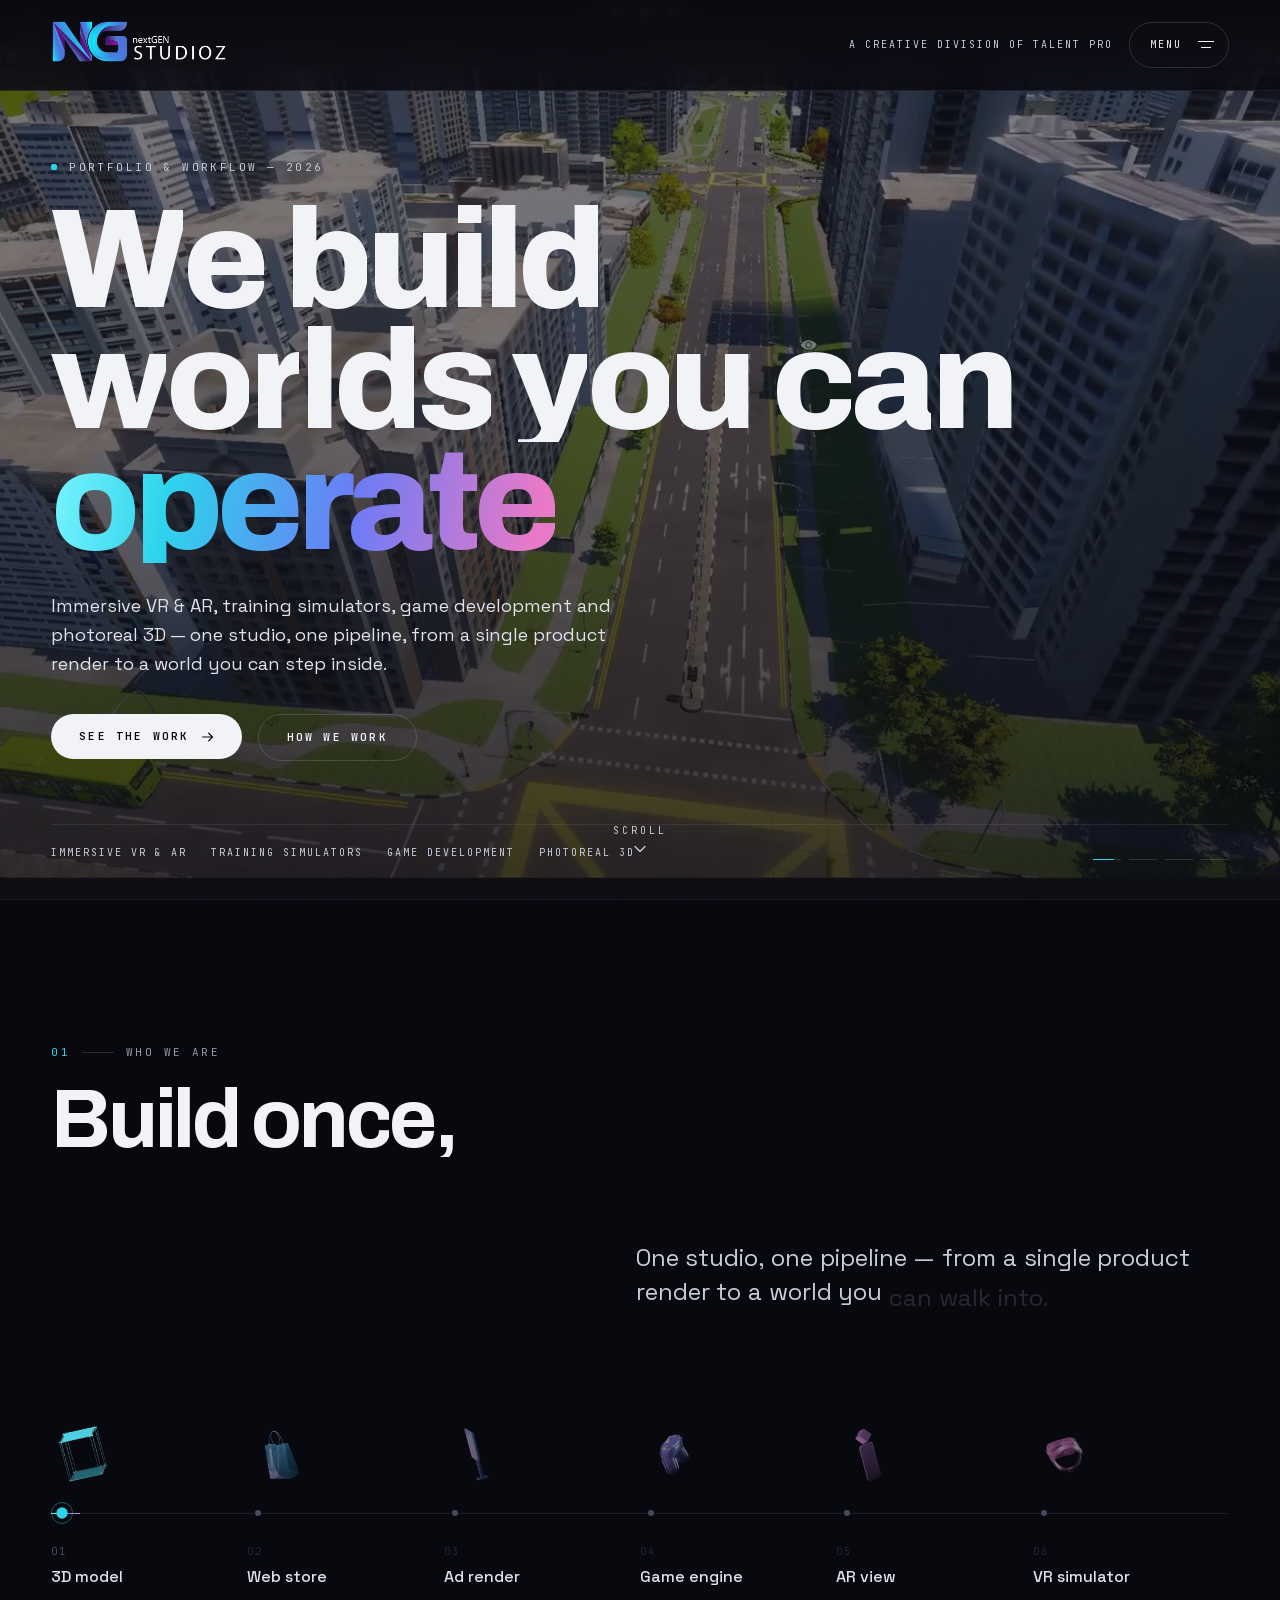
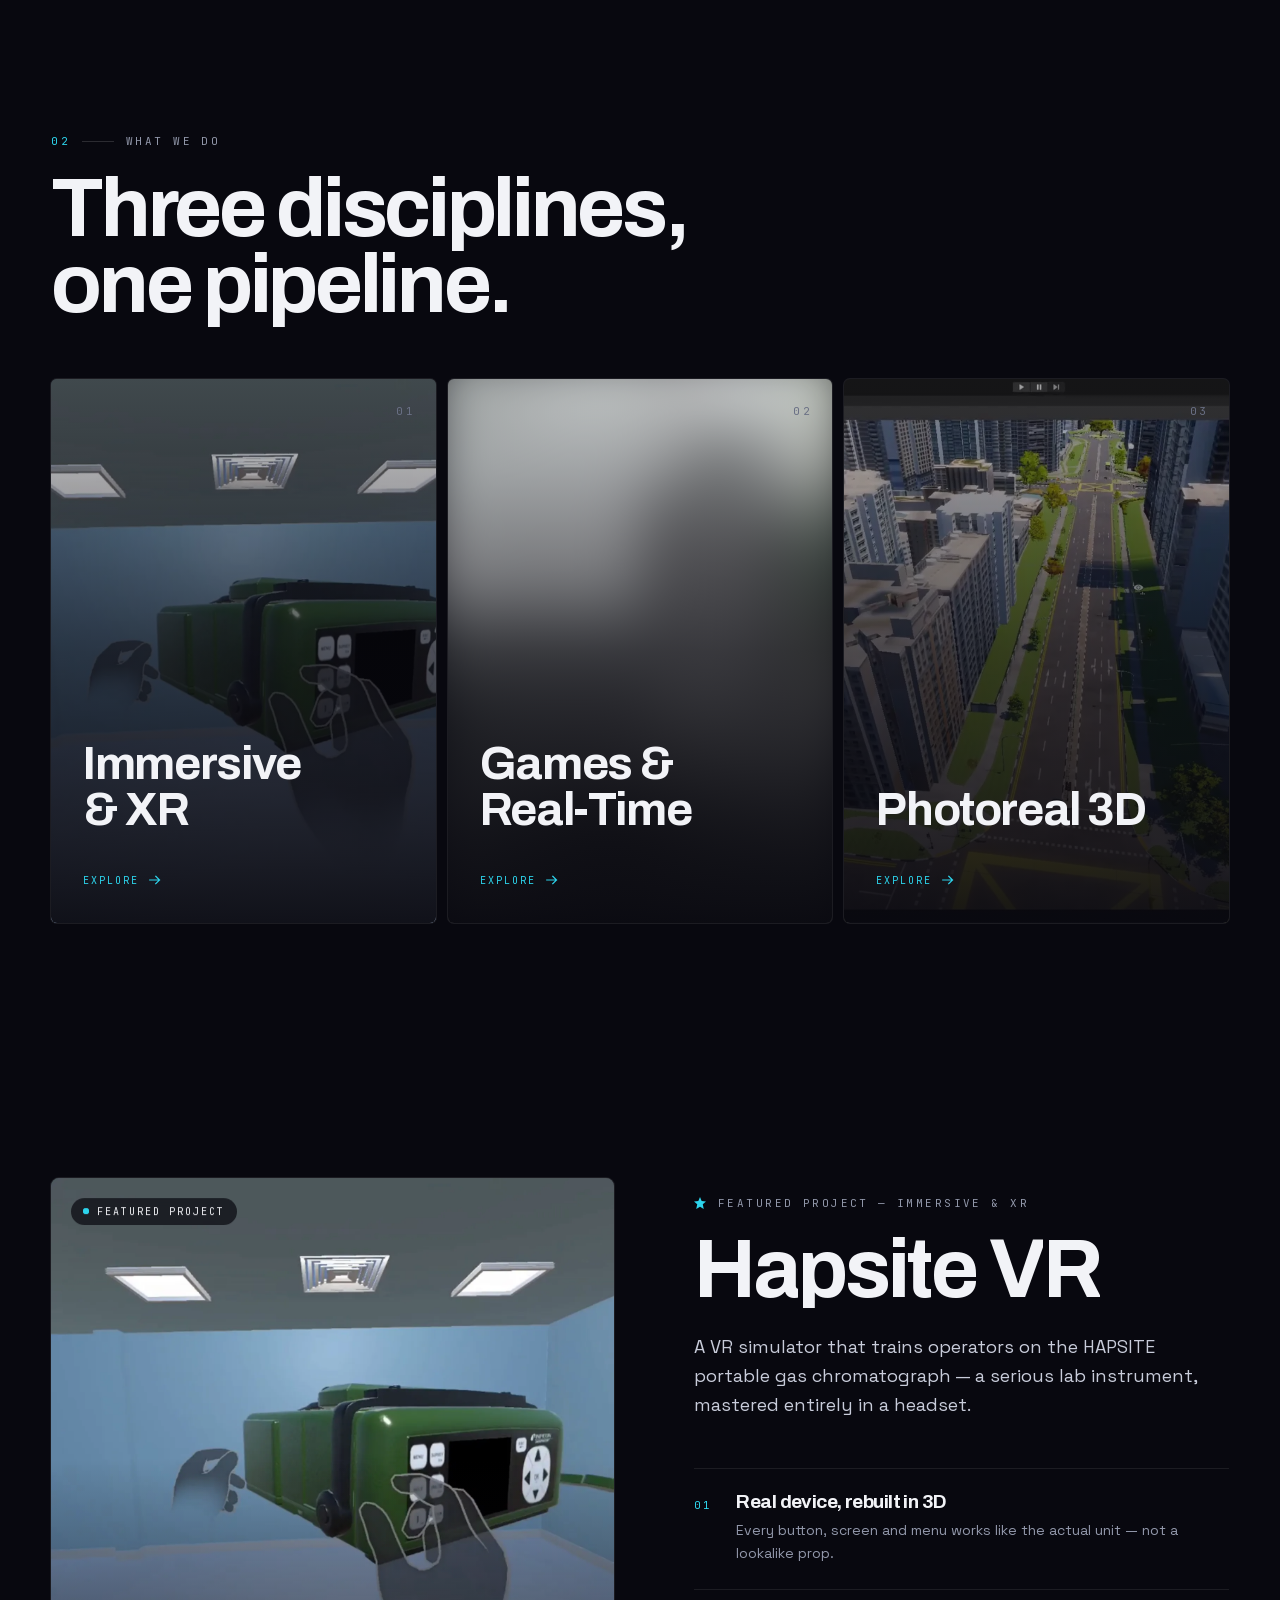
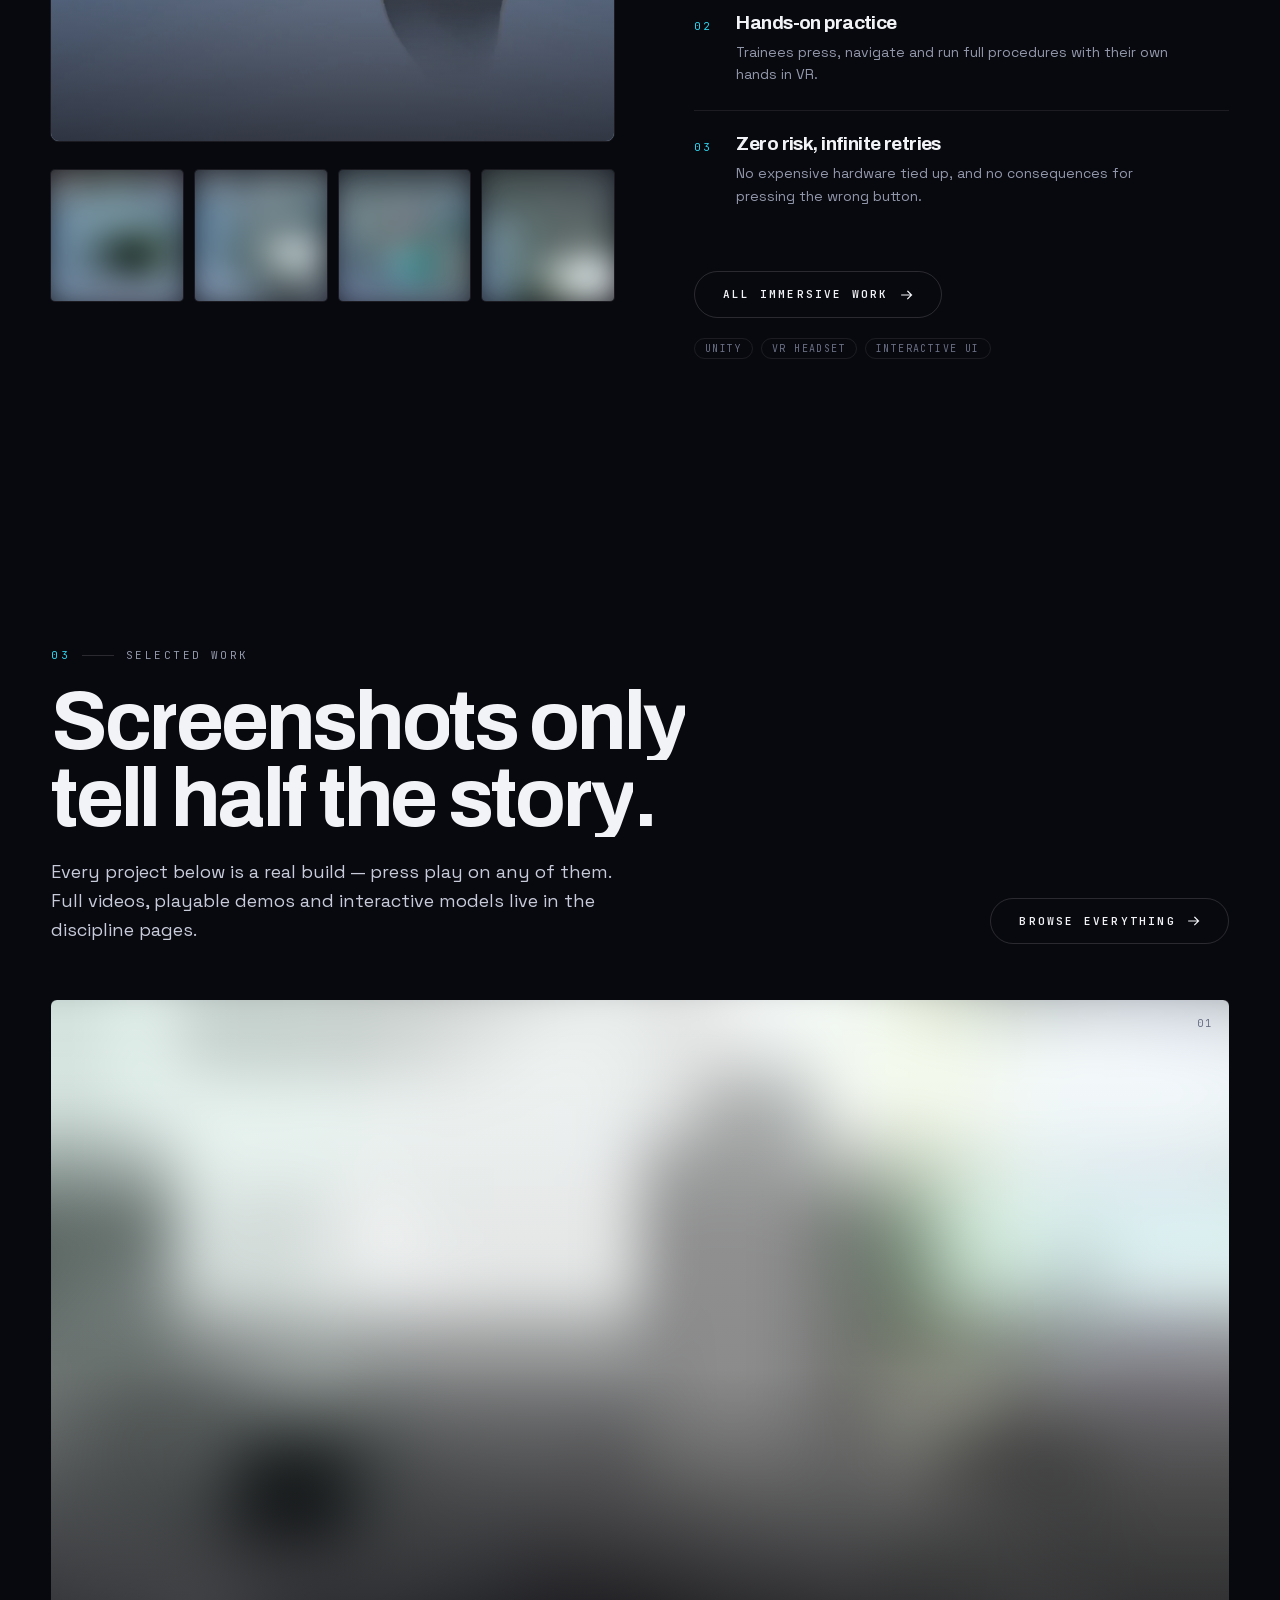
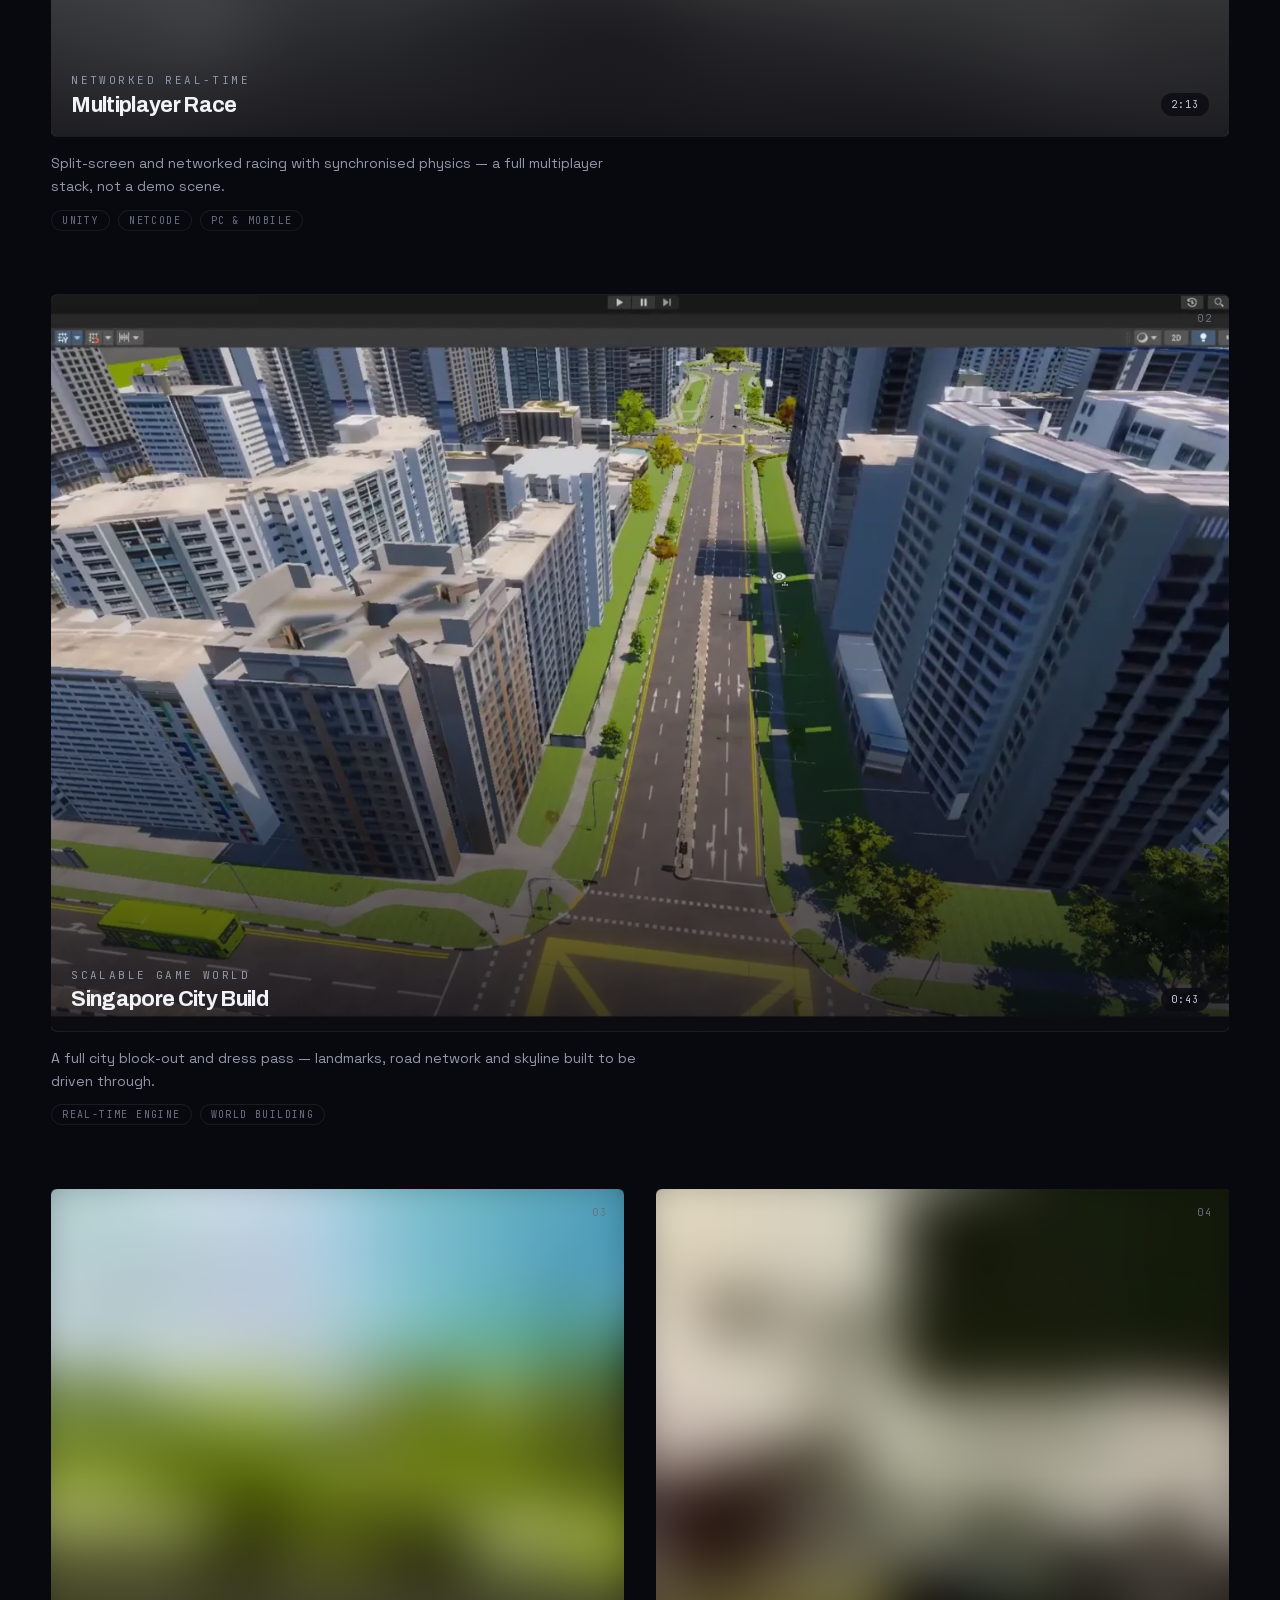
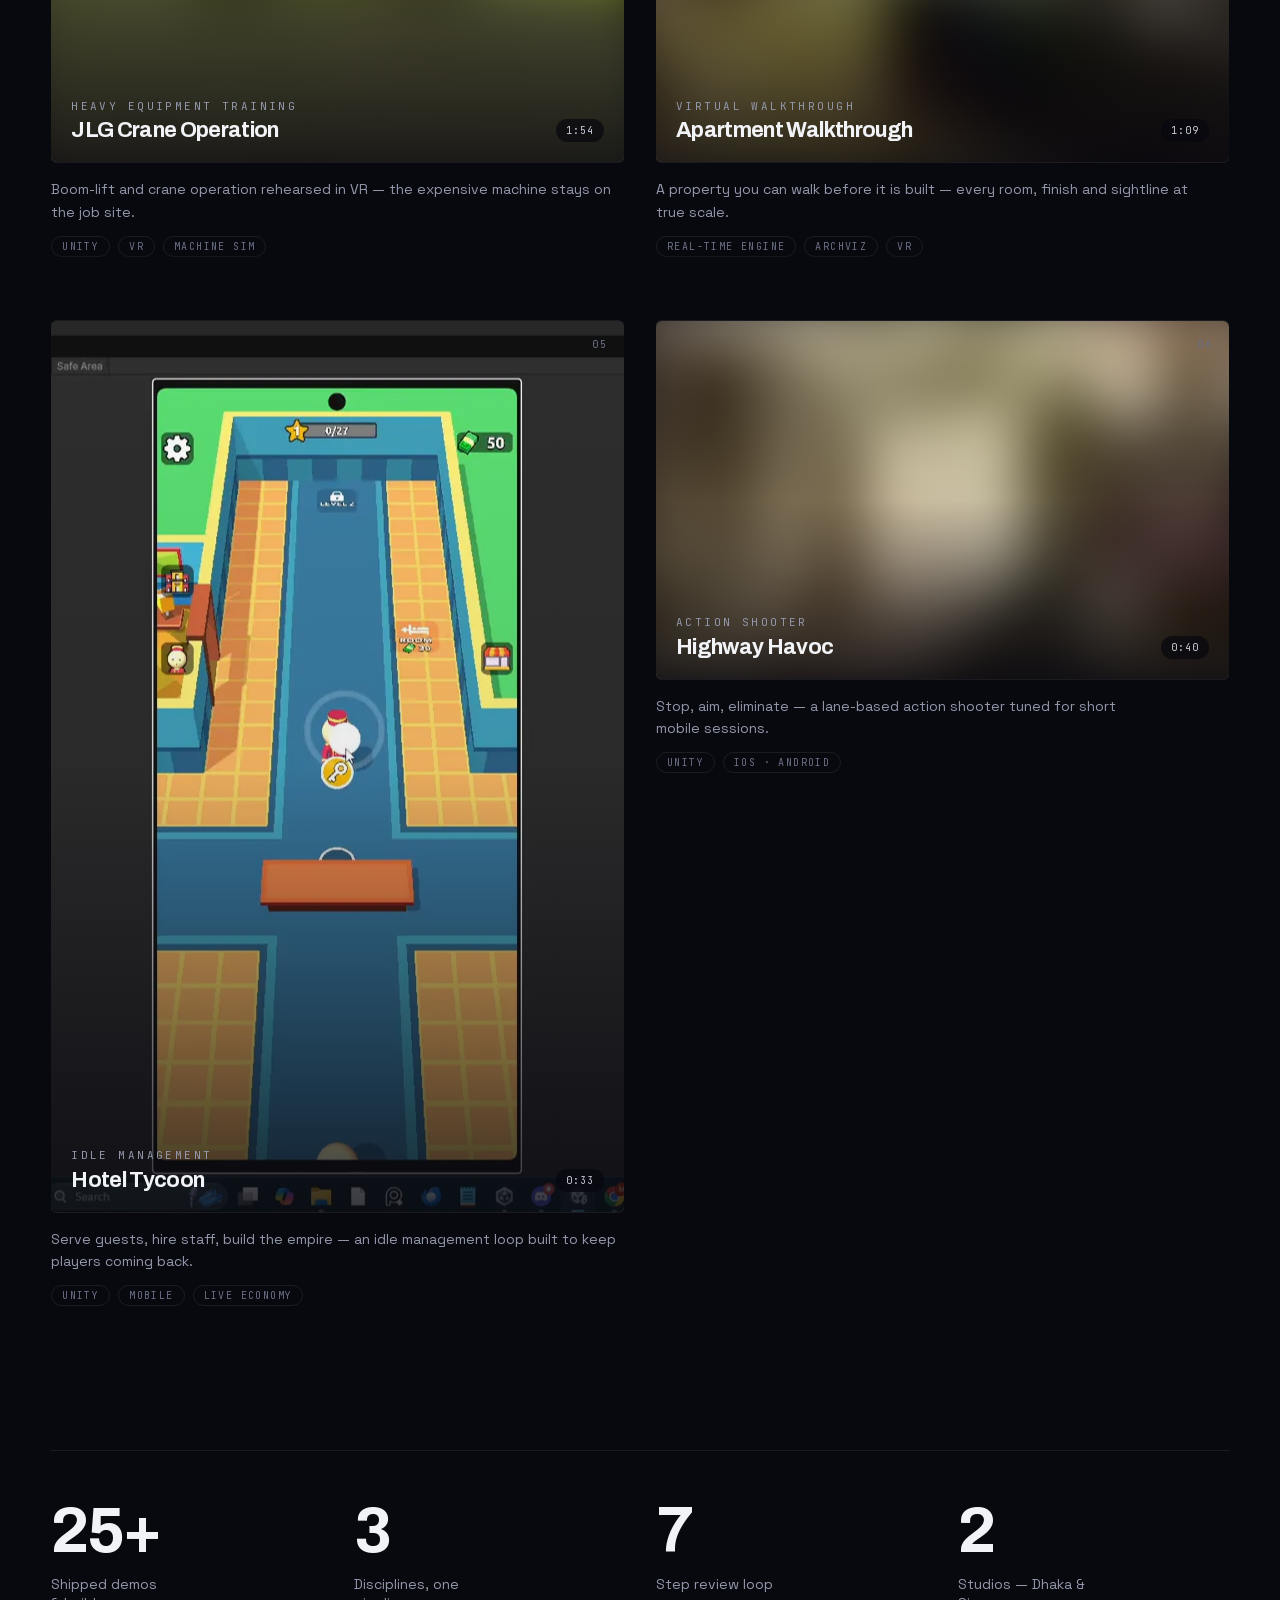
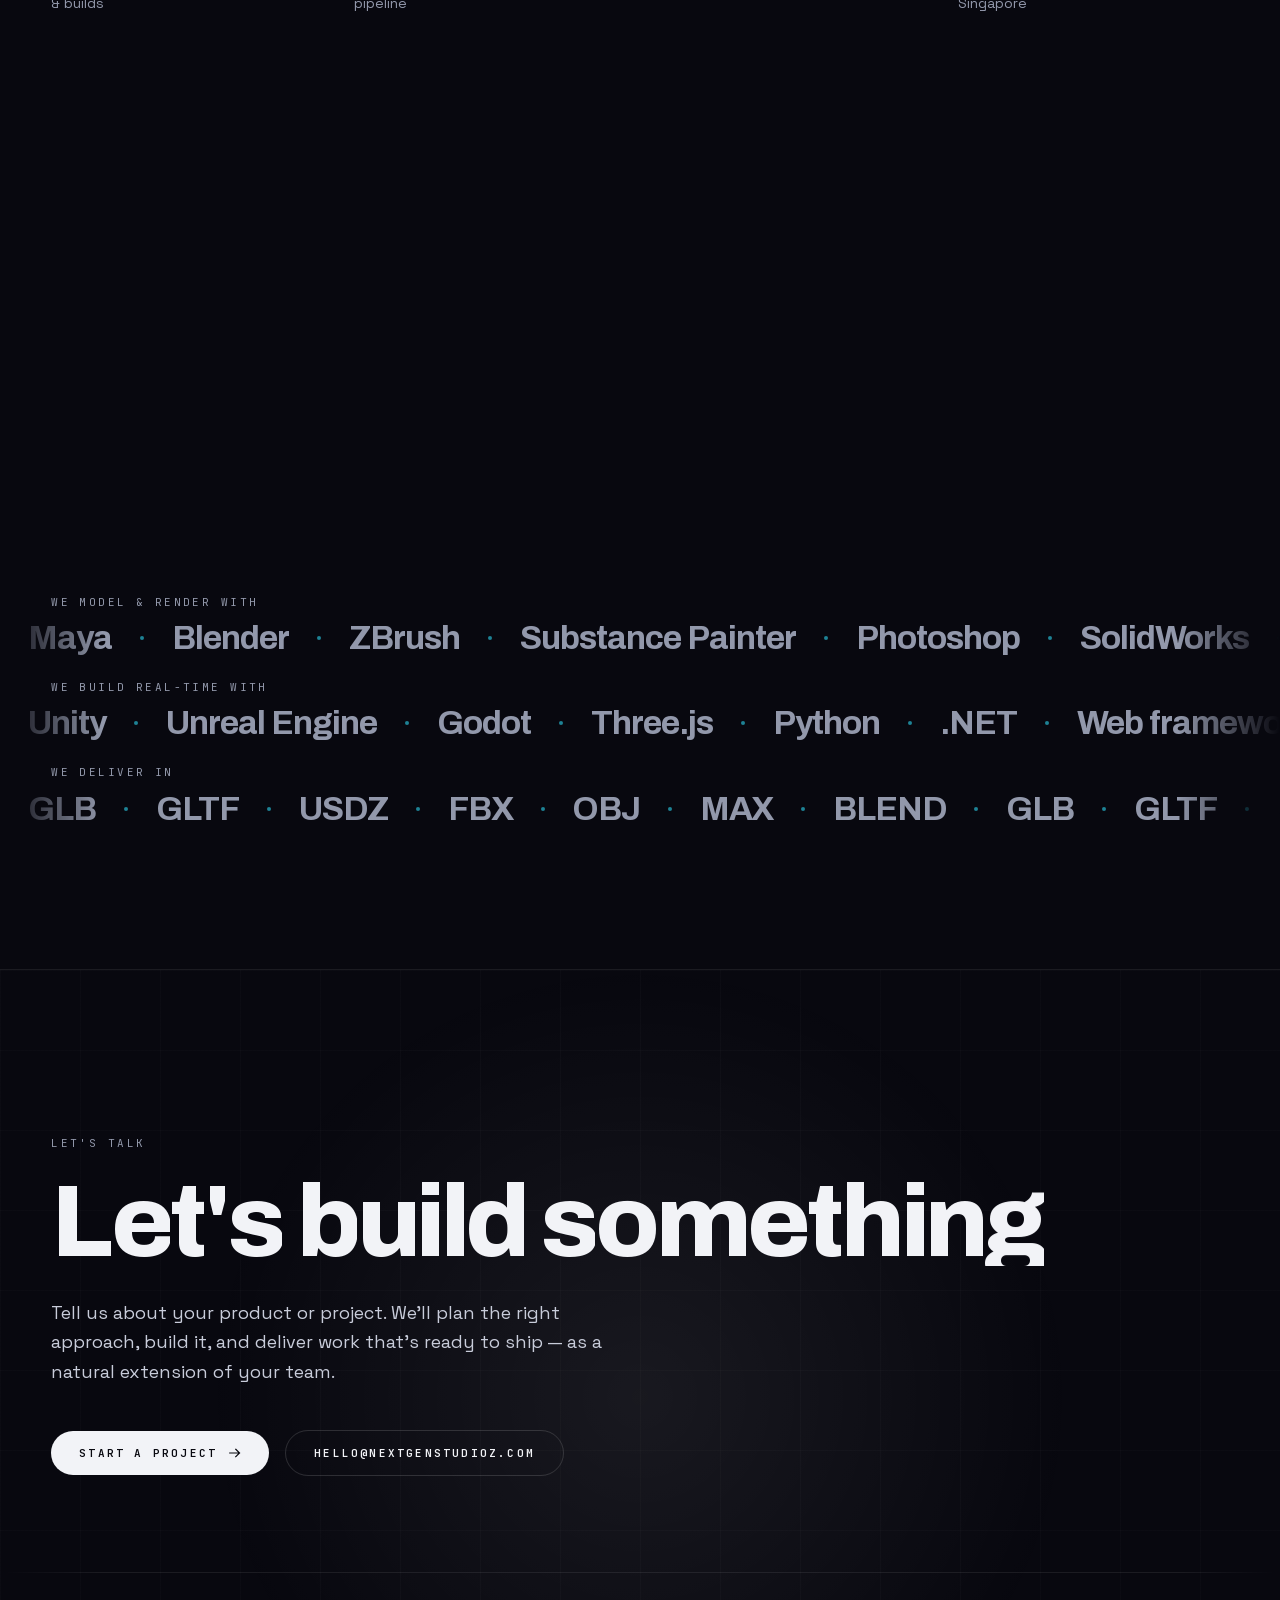
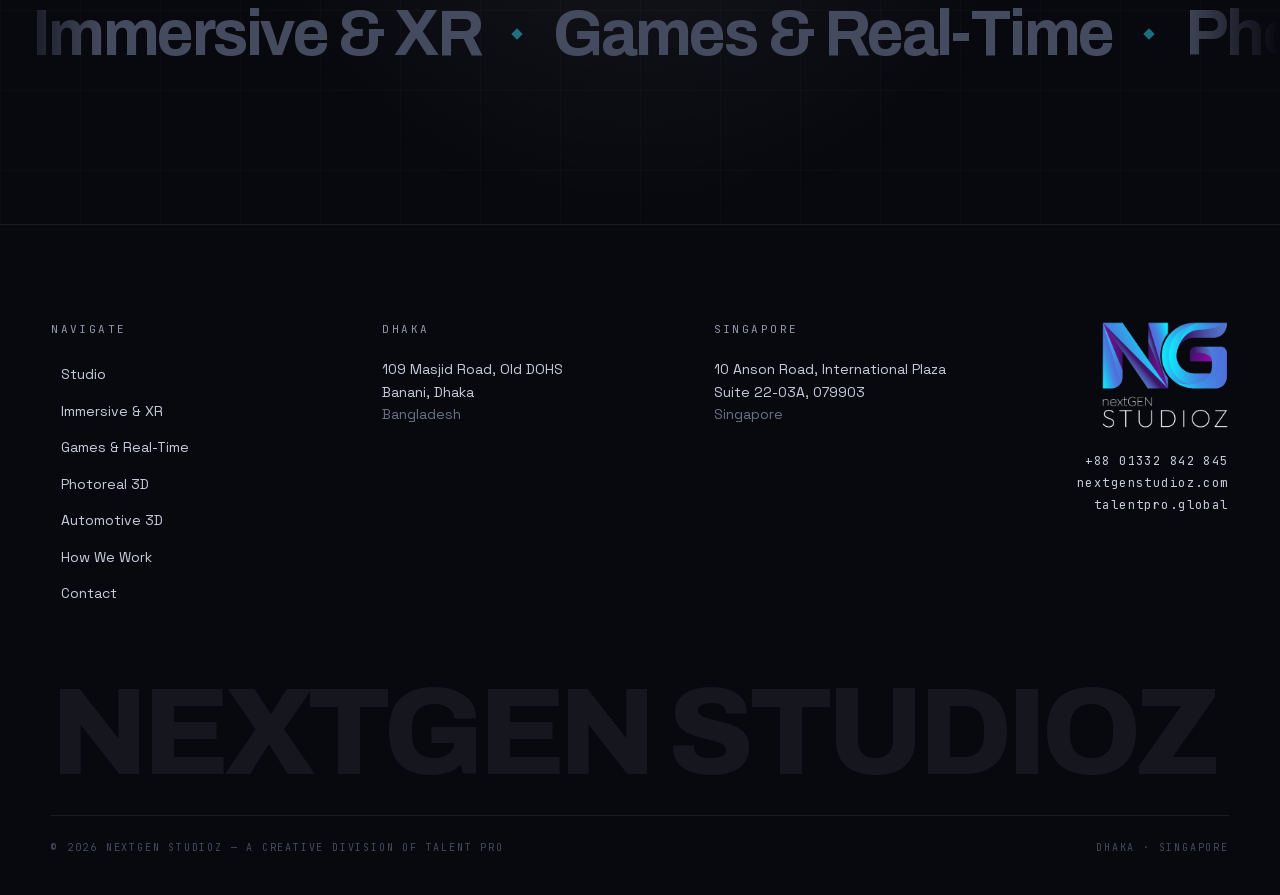
